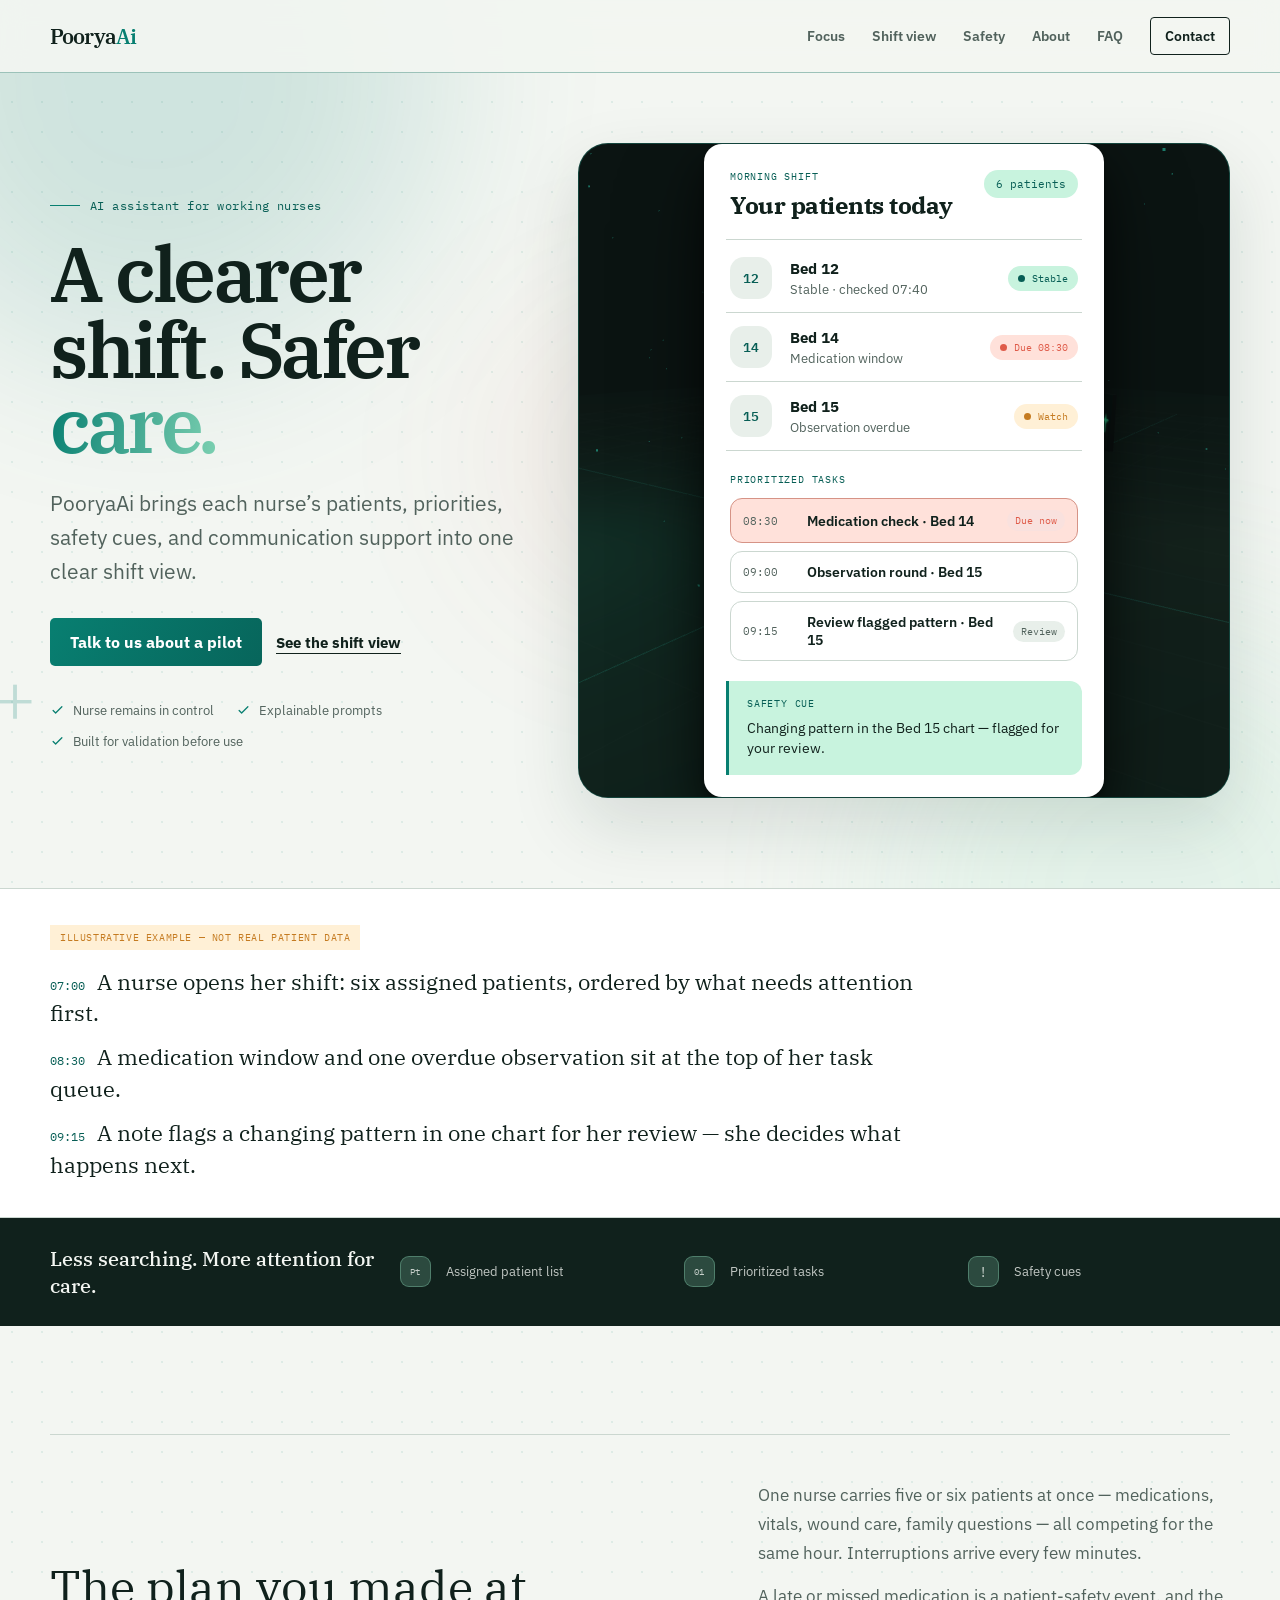
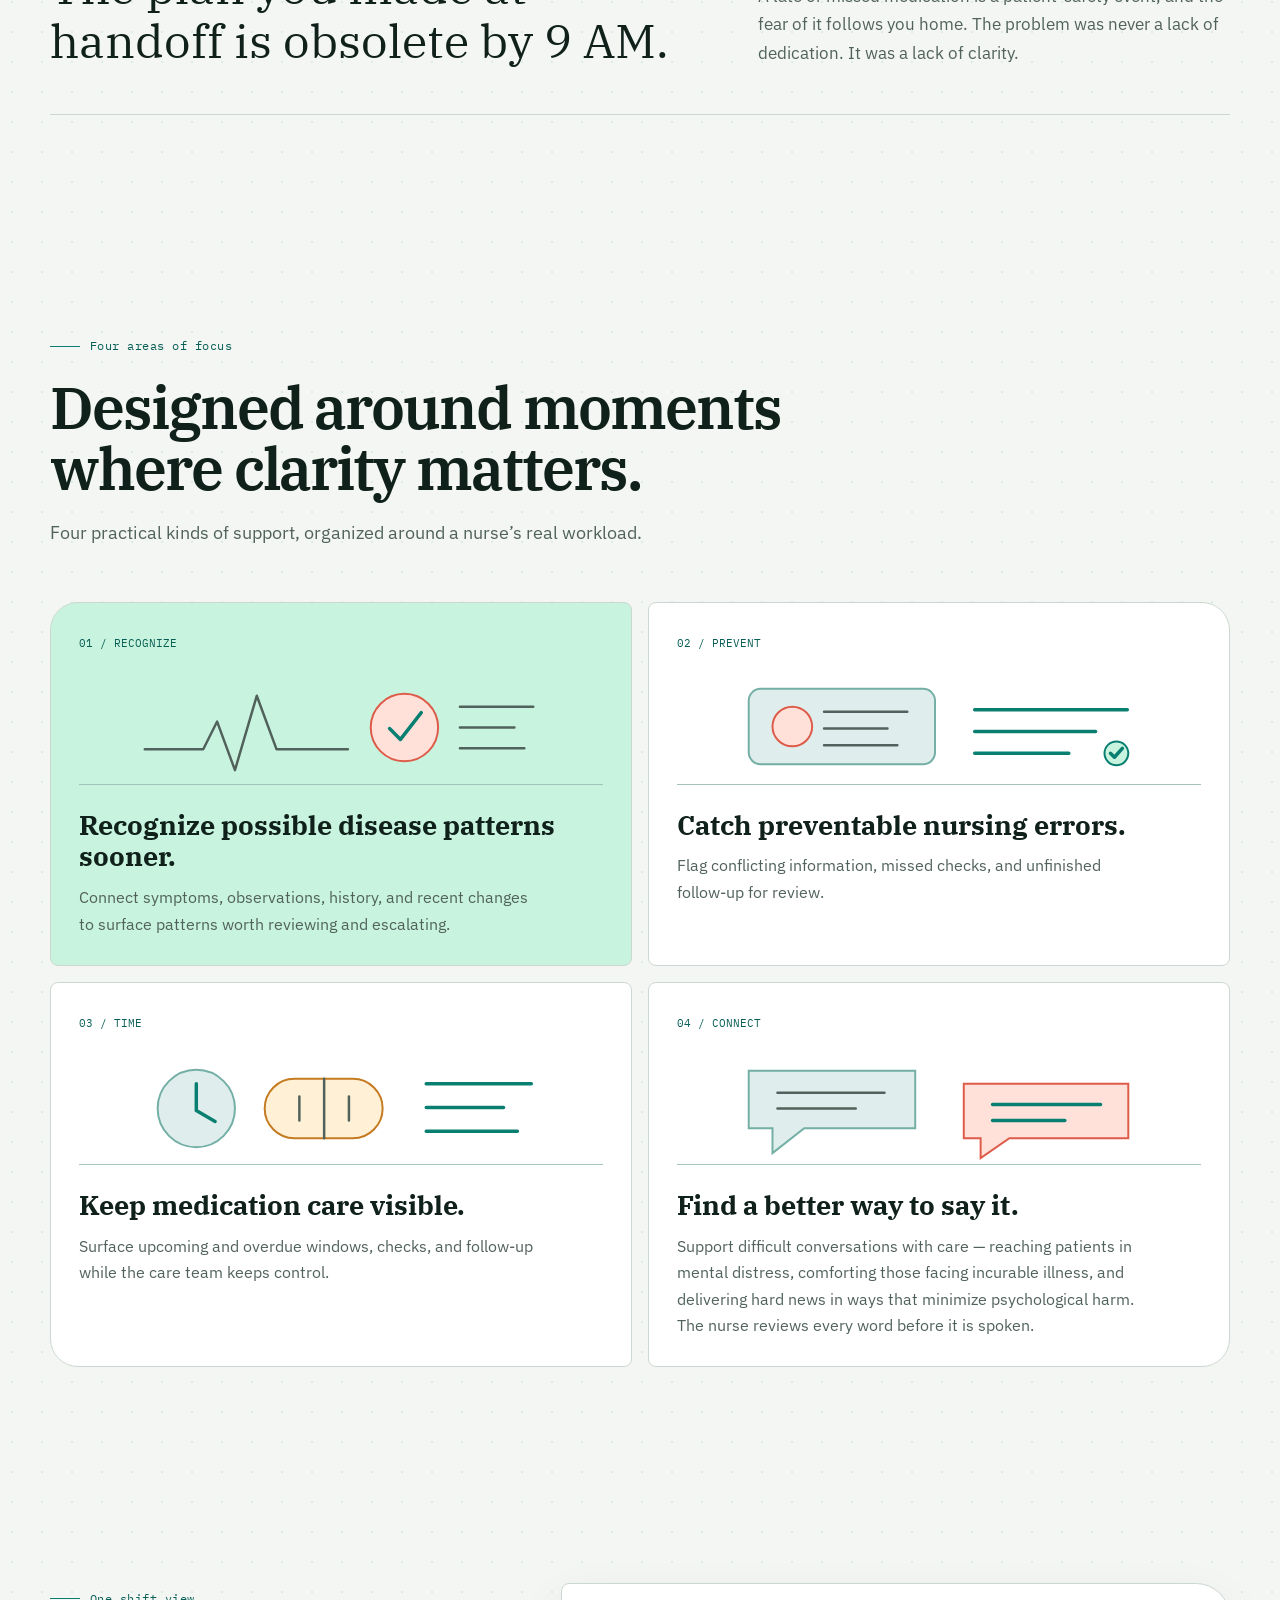
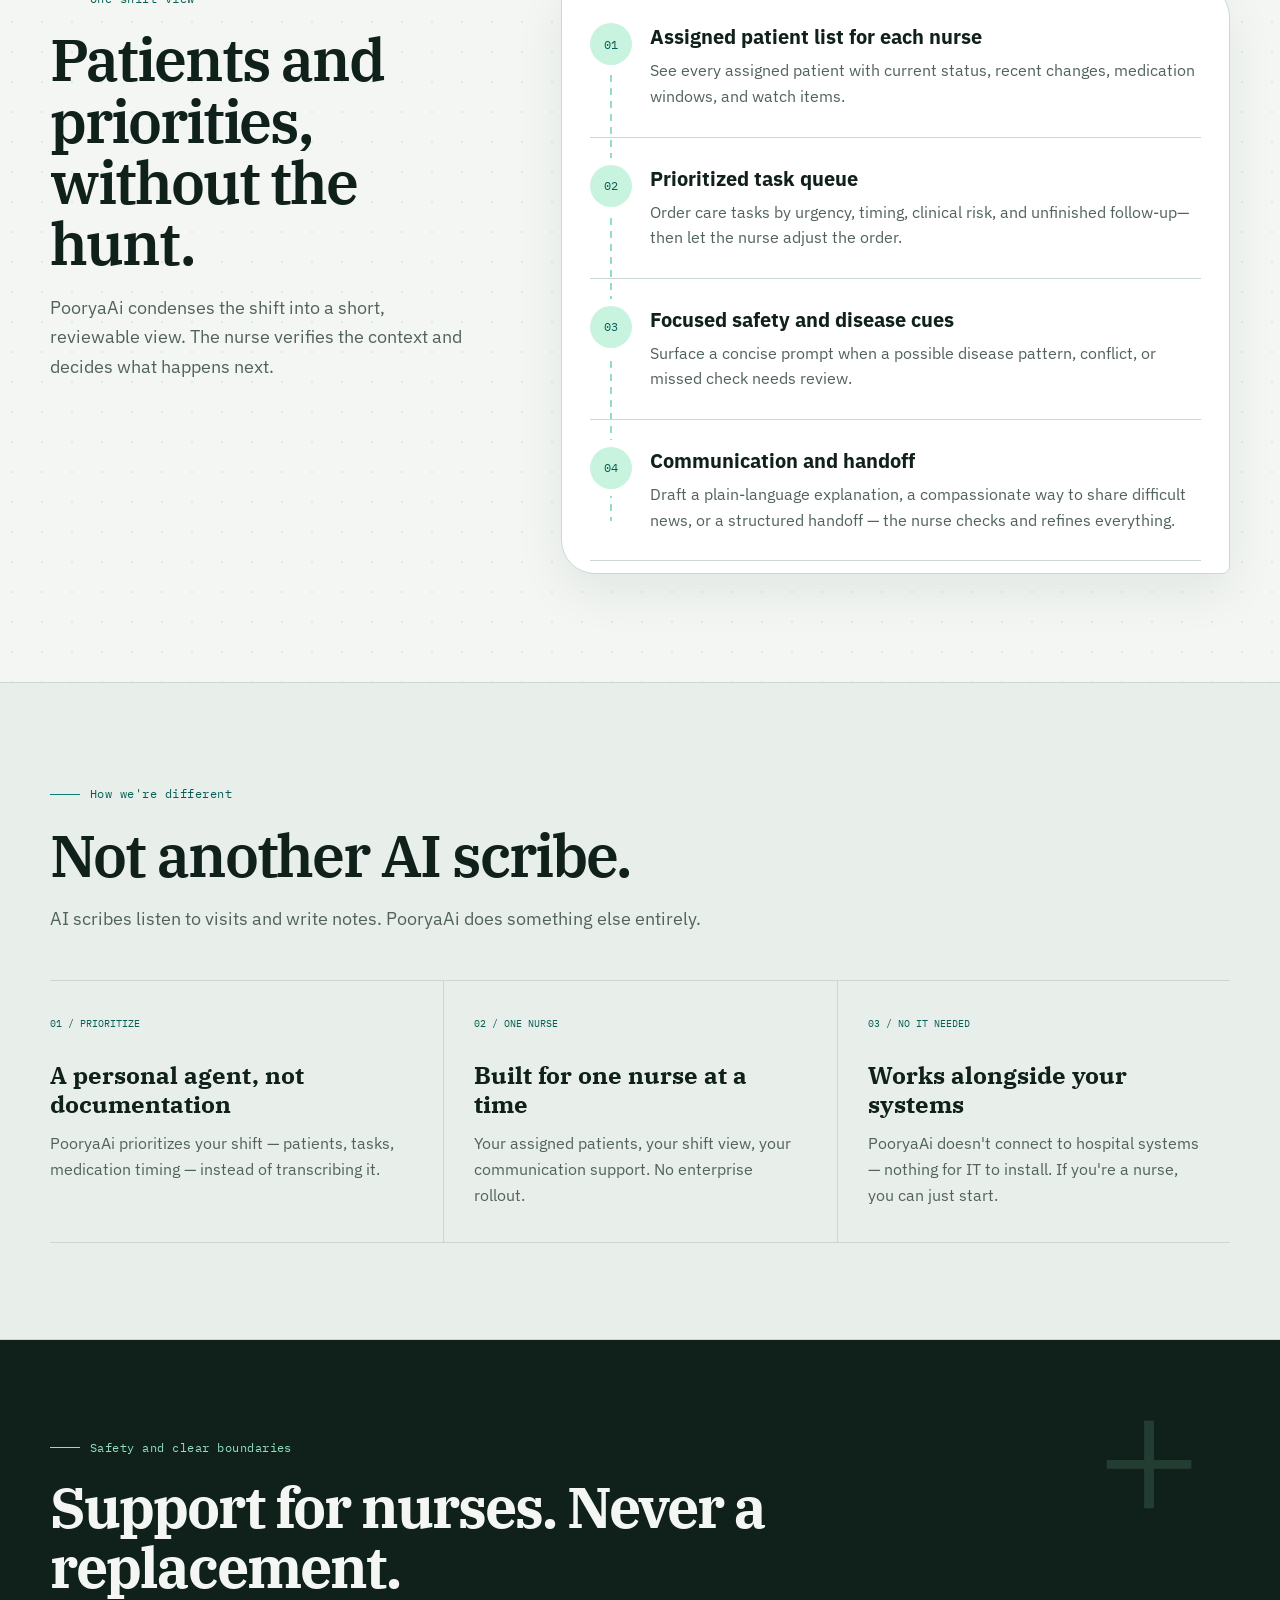
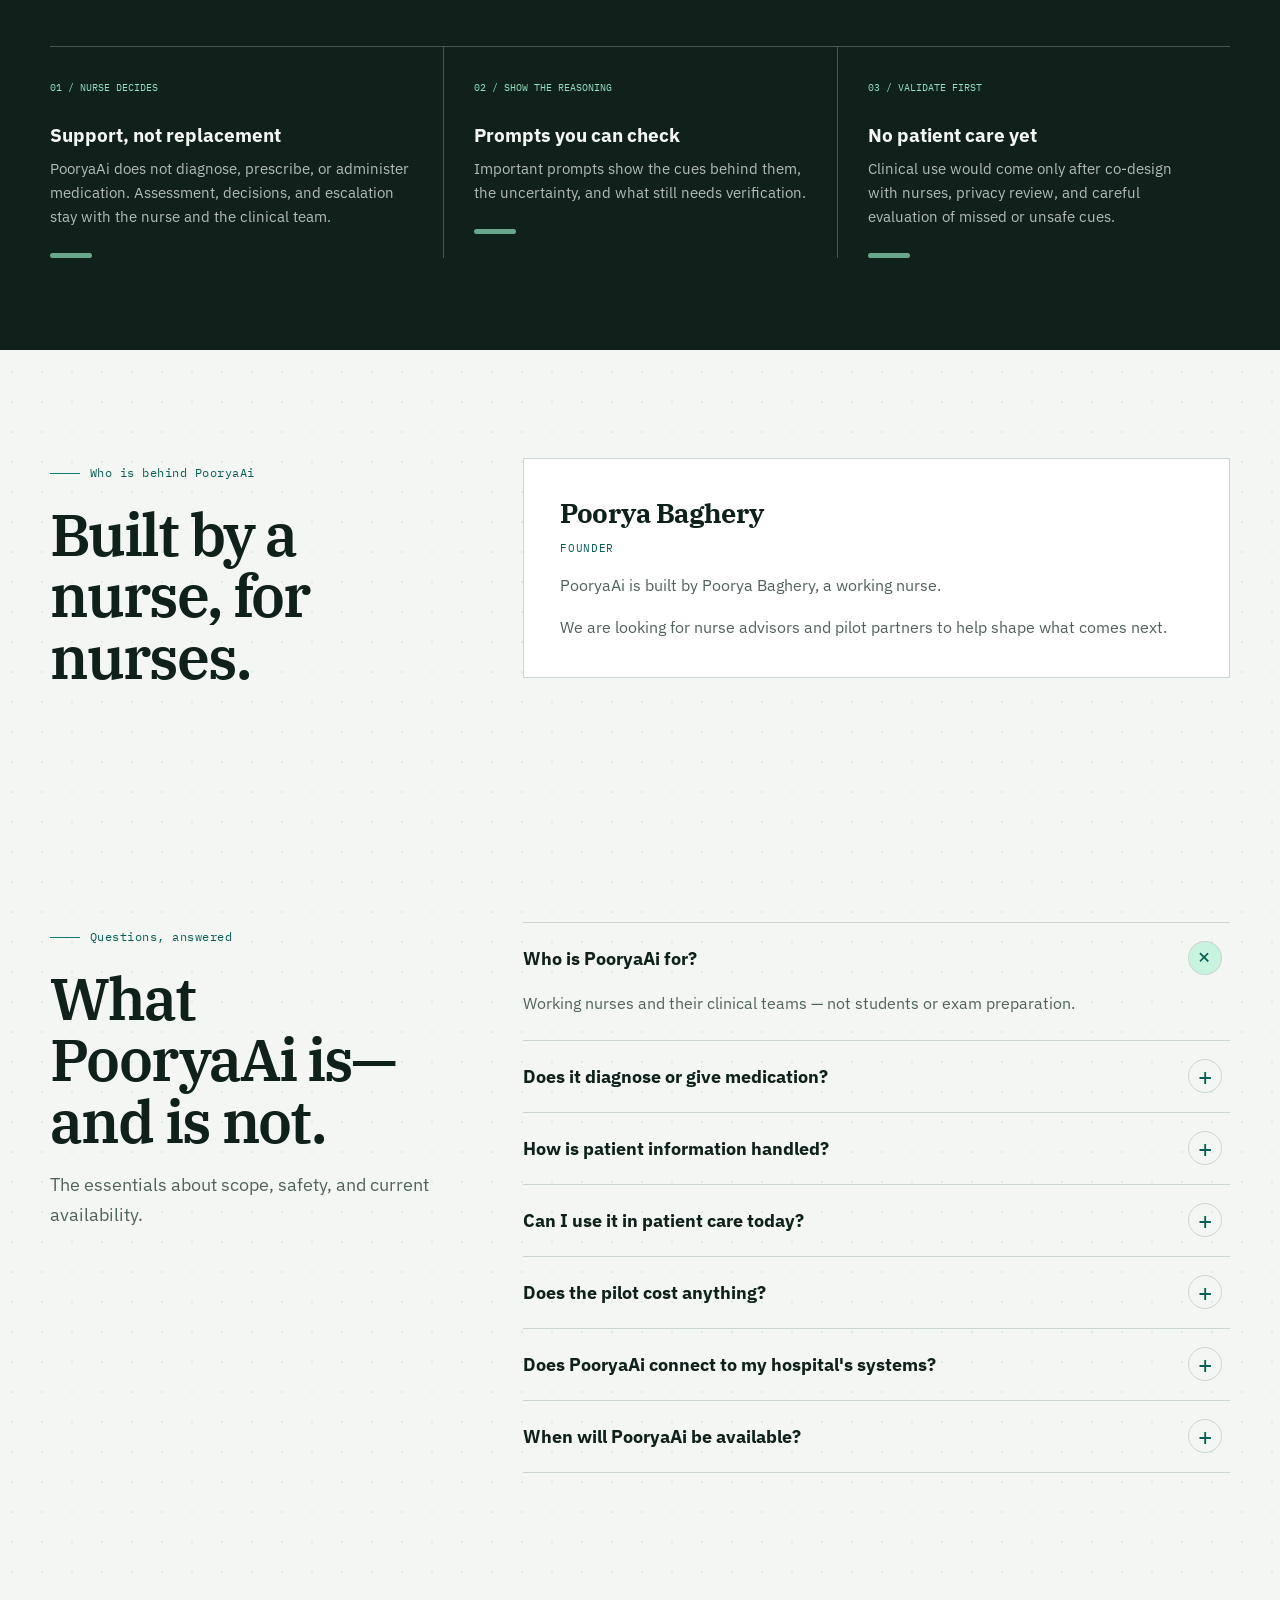
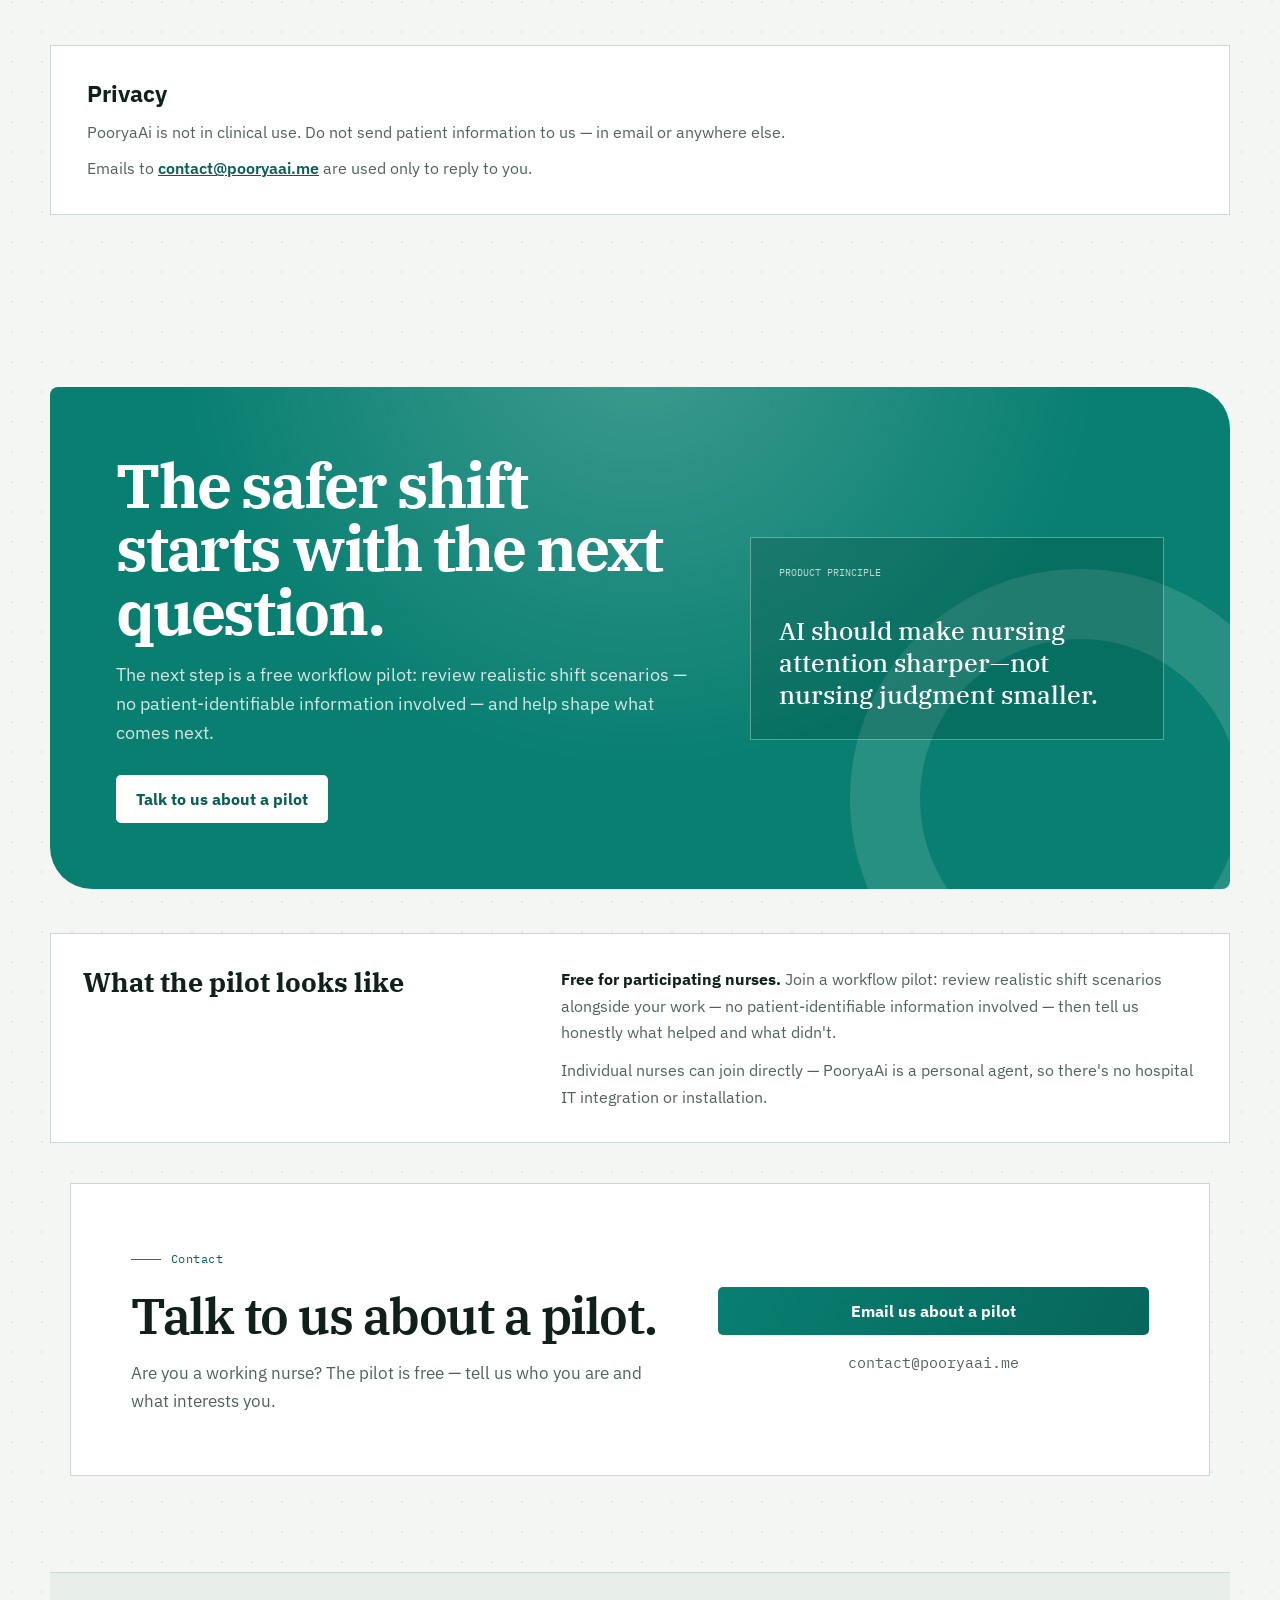
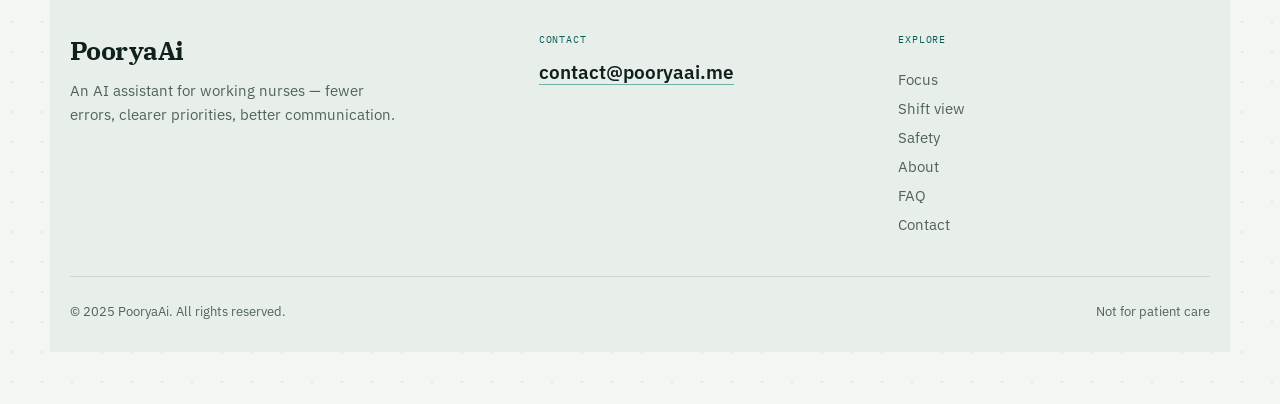
==== index.html @ 894ebd81 "Landing page v19: stack 3D scene above card on mobile, fix card clipping" ====
<!doctype html>
<html lang="en">
<head>
  <meta charset="utf-8" />
  <meta name="viewport" content="width=device-width, initial-scale=1, viewport-fit=cover" />
  <meta name="color-scheme" content="light dark" />
  <meta name="theme-color" content="#f3f6f2" media="(prefers-color-scheme: light)" />
  <meta name="theme-color" content="#0d1513" media="(prefers-color-scheme: dark)" />
  <meta name="description" content="PooryaAi is a personal AI agent being built for working nurses — shift prioritization, medication timing, disease-pattern cues, and patient communication support. Free pilot, no hospital IT integration needed." />
  <meta property="og:type" content="website" />
  <meta property="og:title" content="PooryaAi — Safer nursing, clearer care" />
  <meta property="og:description" content="PooryaAi is a personal AI agent being built for working nurses — shift prioritization, medication timing, disease-pattern cues, and patient communication support. Free pilot, no hospital IT integration needed." />
  <meta property="og:url" content="https://pooryaai.me/" />
  <meta name="twitter:card" content="summary" />
  <meta name="twitter:title" content="PooryaAi — Safer nursing, clearer care" />
  <meta name="twitter:description" content="PooryaAi is a personal AI agent being built for working nurses — shift prioritization, medication timing, disease-pattern cues, and patient communication support. Free pilot, no hospital IT integration needed." />
  <link rel="canonical" href="https://pooryaai.me/" />
  <script>document.documentElement.className += ' js';</script>
  <link rel="icon" href="data:image/svg+xml,%3Csvg xmlns='http://www.w3.org/2000/svg' viewBox='0 0 64 64'%3E%3Crect width='64' height='64' rx='14' fill='%23087f71'/%3E%3Cpath d='M32 16v32M16 32h32' stroke='white' stroke-width='9' stroke-linecap='round'/%3E%3C/svg%3E" />
  <link rel="preconnect" href="https://fonts.googleapis.com" />
  <link rel="preconnect" href="https://fonts.gstatic.com" crossorigin />
  <link href="https://fonts.googleapis.com/css2?family=IBM+Plex+Mono:wght@500&family=IBM+Plex+Sans:wght@400;500;600;700&family=IBM+Plex+Serif:wght@500;600&display=swap" rel="stylesheet" />
  <title>PooryaAi — Safer nursing, clearer care</title>
  <style>
    :root {
      color-scheme: light dark;
      --page: #f3f6f2;
      --surface: #ffffff;
      --surface-2: #e8efea;
      --ink: #10211c;
      --muted: #51625c;
      --line: #cbd7d0;
      --teal: #087f71;
      --teal-dark: #075e55;
      --mint: #c8f3de;
      --mint-strong: #91dfbd;
      --coral: #df5b49;
      --coral-soft: #ffe1da;
      --amber: #c57b21;
      --amber-soft: #fff0d6;
      --shadow: 0 28px 70px rgba(16, 46, 38, .13);
      --serif: "IBM Plex Serif", Georgia, serif;
      --sans: "IBM Plex Sans", "Segoe UI", sans-serif;
      --mono: "IBM Plex Mono", monospace;
    }
    @media (prefers-color-scheme: dark) {
      :root {
        --page: #0d1513;
        --surface: #16211d;
        --surface-2: #202e29;
        --ink: #f0f7f3;
        --muted: #acbdb6;
        --line: #34473f;
        --teal: #58d3ba;
        --teal-dark: #b5f2df;
        --mint: #163c31;
        --mint-strong: #2e725d;
        --coral: #ff7b68;
        --coral-soft: #482722;
        --amber: #f0b45f;
        --amber-soft: #3d3020;
        --shadow: 0 28px 70px rgba(0, 0, 0, .35);
      }
    }
    * { box-sizing: border-box; }
    html { scroll-behavior: smooth; }
    body { margin: 0; min-width: 0; background: var(--page); color: var(--ink); font-family: var(--sans); -webkit-font-smoothing: antialiased; }
    button, a { font: inherit; }
    button { color: inherit; }
    a { color: inherit; }
    :focus-visible { outline: 3px solid var(--coral); outline-offset: 3px; }
    .site-nav { position: sticky; top: 0; z-index: 10; width: 100%; border-bottom: 1px solid var(--line); background: color-mix(in srgb, var(--page) 93%, transparent); backdrop-filter: blur(12px); -webkit-backdrop-filter: blur(12px); }
    .nav-inner { width: min(1180px, calc(100% - 40px)); margin: 0 auto; min-height: 72px; display: flex; align-items: center; justify-content: flex-end; gap: 27px; }
    .site-nav a { color: var(--muted); text-decoration: none; font-size: 14px; font-weight: 600; }
    .site-nav a:hover { color: var(--ink); }
    .brand { margin-right: auto; color: var(--ink) !important; font-family: var(--serif); font-size: 21px !important; letter-spacing: -.05em; }
    .brand-ai { color: var(--teal); }
    .status { margin-right: auto; display: inline-flex; align-items: center; gap: 8px; color: var(--teal-dark); font-size: 12px; font-family: var(--mono); }
    .status::before { content: ""; width: 9px; height: 9px; border-radius: 50%; background: var(--teal); box-shadow: 0 0 0 5px color-mix(in srgb, var(--teal) 14%, transparent); }
    .nav-cta { padding: 9px 14px; border: 1px solid var(--ink); color: var(--ink) !important; border-radius: 4px; }
    main { overflow: hidden; }
    .hero { width: min(1180px, calc(100% - 40px)); margin: 0 auto; min-height: 710px; display: grid; grid-template-columns: minmax(0, .92fr) minmax(450px, 1.08fr); align-items: center; gap: 72px; padding: 70px 0 90px; }
    .eyebrow { display: inline-flex; align-items: center; gap: 10px; margin-bottom: 22px; color: var(--teal-dark); font-family: var(--mono); font-size: 12px; line-height: 1.4; letter-spacing: .04em; }
    .eyebrow::before { content: ""; width: 30px; height: 1px; background: var(--teal); }
    h1, h2, h3, p { margin-top: 0; }
    h1 { margin-bottom: 24px; font-family: var(--serif); font-size: clamp(49px, 6vw, 78px); line-height: .98; letter-spacing: -.045em; font-weight: 600; max-width: 760px; }
    .hero-copy > p { max-width: 610px; margin-bottom: 30px; color: var(--muted); font-size: clamp(18px, 2vw, 21px); line-height: 1.62; }
    .actions { display: flex; align-items: center; gap: 14px; flex-wrap: wrap; }
    .button { display: inline-flex; align-items: center; justify-content: center; min-height: 48px; padding: 0 20px; border: 0; border-radius: 5px; background: var(--teal); color: #fff; font-weight: 700; text-decoration: none; cursor: pointer; transition: background-color .18s ease, transform .18s ease; }
    .button:hover { background: var(--teal-dark); transform: translateY(-1px); }
    @media (prefers-color-scheme: dark) { .button { color: #092019; } .button:hover { background: var(--mint-strong); } }
    .text-link { color: var(--ink); font-size: 15px; font-weight: 700; text-underline-offset: 5px; text-decoration-thickness: 1px; }
    .trust-line { display: flex; flex-wrap: wrap; gap: 14px 22px; margin: 36px 0 0; padding: 0; list-style: none; color: var(--muted); font-size: 13px; }
    .trust-line li { display: flex; align-items: center; gap: 8px; }
    .trust-line svg { width: 15px; height: 15px; color: var(--teal); }
    .workspace { position: relative; padding: 14px; border: 1px solid var(--line); background: var(--surface-2); box-shadow: var(--shadow); transform: rotate(1deg); }
    .workspace::before { content: "Safety huddle · concept preview"; position: absolute; right: 18px; top: -29px; color: var(--muted); font-family: var(--mono); font-size: 11px; transform: rotate(-1deg); }
    .workspace-card { background: var(--surface); padding: 26px; transform: rotate(-1deg); }
    .workspace-top { display: flex; justify-content: space-between; align-items: center; gap: 14px; padding-bottom: 18px; margin-bottom: 18px; border-bottom: 1px solid var(--line); }
    .workspace-top strong { font-size: 14px; }
    .workspace-top span { color: var(--teal-dark); font-family: var(--mono); font-size: 10px; }
    .patient-row { display: flex; justify-content: space-between; align-items: flex-start; gap: 20px; margin-bottom: 19px; }
    .patient-row span { display: block; margin-bottom: 5px; color: var(--muted); font-size: 10px; letter-spacing: .08em; text-transform: uppercase; }
    .patient-row strong { font-size: 17px; }
    .patient-id { text-align: right; }
    .id-state { display: inline-flex !important; align-items: center; gap: 7px; padding: 5px 8px; background: var(--mint); color: var(--teal-dark) !important; font-family: var(--mono); letter-spacing: 0 !important; }
    .id-state::before { content: ""; width: 7px; height: 7px; border-radius: 50%; background: var(--teal); }
    .care-list { display: grid; gap: 9px; }
    .care-item { display: grid; grid-template-columns: 43px 1fr auto; gap: 12px; align-items: center; min-height: 64px; padding: 10px 12px; border: 1px solid var(--line); }
    .time { font-family: var(--mono); font-size: 11px; color: var(--muted); }
    .care-item strong { display: block; margin-bottom: 2px; font-size: 13px; }
    .care-item p { margin: 0; color: var(--muted); font-size: 12px; line-height: 1.4; }
    .tag { padding: 5px 7px; background: var(--surface-2); font-family: var(--mono); font-size: 9px; white-space: nowrap; }
    .care-item.attention { border-color: color-mix(in srgb, var(--amber) 55%, var(--line)); background: var(--amber-soft); }
    .care-item.attention .tag { background: color-mix(in srgb, var(--amber) 18%, var(--surface)); color: var(--amber); }
    .prompt { margin-top: 16px; padding: 14px; border-left: 3px solid var(--teal); background: var(--mint); font-size: 13px; line-height: 1.5; }
    .prompt span { display: block; margin-bottom: 4px; color: var(--teal-dark); font-family: var(--mono); font-size: 9px; }
    .proof-band { background: var(--ink); color: var(--page); }
    .proof-inner { width: min(1180px, calc(100% - 40px)); margin: 0 auto; padding: 27px 0; display: grid; grid-template-columns: 1.25fr repeat(3, 1fr); gap: 22px; align-items: center; }
    .proof-inner strong { font-family: var(--serif); font-size: 20px; font-weight: 500; }
    .proof-item { display: flex; align-items: center; gap: 9px; color: color-mix(in srgb, var(--page) 78%, transparent); font-size: 13px; }
    .proof-item::before { content: ""; width: 7px; height: 7px; border-radius: 50%; background: var(--mint-strong); flex: 0 0 auto; }
    .section { width: min(1180px, calc(100% - 40px)); margin: 0 auto; padding: 108px 0; }
    .section-head { max-width: 760px; margin-bottom: 54px; }
    .section-head h2, .workflow-copy h2 { margin-bottom: 18px; font-family: var(--serif); font-size: clamp(38px, 5vw, 59px); line-height: 1.04; letter-spacing: -.035em; font-weight: 600; }
    .section-head p, .workflow-copy p { color: var(--muted); font-size: 18px; line-height: 1.65; }
    .problem-grid { display: grid; grid-template-columns: 1.15fr .85fr; gap: 70px; align-items: end; padding: 46px 0; border-top: 1px solid var(--line); border-bottom: 1px solid var(--line); }
    .problem-quote { margin: 0; font-family: var(--serif); font-size: clamp(29px, 4vw, 47px); line-height: 1.15; }
    .problem-copy p { margin: 0; color: var(--muted); font-size: 17px; line-height: 1.7; }
    .problem-copy p + p { margin-top: 14px; }
    .capability-grid { display: grid; grid-template-columns: repeat(2, 1fr); border-top: 1px solid var(--line); }
    .capability { min-height: 285px; padding: 30px 34px 34px 0; border-bottom: 1px solid var(--line); }
    .capability:nth-child(odd) { border-right: 1px solid var(--line); }
    .capability:nth-child(even) { padding-left: 34px; }
    .capability .num { color: var(--teal-dark); font-family: var(--mono); font-size: 11px; }
    .capability h3 { margin: 50px 0 12px; font-size: 24px; line-height: 1.18; }
    .capability p { margin: 0; color: var(--muted); line-height: 1.65; }
    .capability.featured { background: var(--mint); padding-left: 34px; }
    .workflow { display: grid; grid-template-columns: .78fr 1.22fr; gap: 84px; align-items: start; }
    .workflow-copy { position: sticky; top: 112px; }
    .steps { border-top: 1px solid var(--line); }
    .step { display: grid; grid-template-columns: 54px 1fr; gap: 18px; padding: 29px 0; border-bottom: 1px solid var(--line); }
    .step-num { width: 42px; height: 42px; display: grid; place-items: center; background: var(--surface-2); color: var(--teal-dark); font-family: var(--mono); font-size: 12px; }
    .step h3 { margin: 0 0 8px; font-size: 20px; }
    .step p { margin: 0; color: var(--muted); line-height: 1.6; }
    .validation { background: var(--ink); color: var(--page); }
    .validation-inner { width: min(1180px, calc(100% - 40px)); margin: 0 auto; padding: 92px 0; }
    .validation .eyebrow { color: var(--mint-strong); }
    .validation .eyebrow::before { background: var(--mint-strong); }
    .validation h2 { max-width: 760px; margin-bottom: 48px; font-family: var(--serif); font-size: clamp(37px, 5vw, 57px); line-height: 1.05; letter-spacing: -.035em; }
    .validation-grid { display: grid; grid-template-columns: repeat(3, 1fr); border-top: 1px solid color-mix(in srgb, var(--page) 25%, transparent); }
    .validation-item { padding: 28px 30px 0 0; }
    .validation-item + .validation-item { padding-left: 30px; border-left: 1px solid color-mix(in srgb, var(--page) 25%, transparent); }
    .validation-item span { color: var(--mint-strong); font-family: var(--mono); font-size: 10px; }
    .validation-item h3 { margin: 28px 0 10px; font-size: 19px; }
    .validation-item p { margin: 0; color: color-mix(in srgb, var(--page) 72%, transparent); line-height: 1.6; font-size: 15px; }
    .boundary { background: var(--coral-soft); border-top: 1px solid color-mix(in srgb, var(--coral) 42%, var(--line)); border-bottom: 1px solid color-mix(in srgb, var(--coral) 42%, var(--line)); }
    .boundary-inner { width: min(1180px, calc(100% - 40px)); margin: 0 auto; padding: 76px 0; display: grid; grid-template-columns: 1fr 1.3fr; gap: 88px; align-items: start; }
    .boundary h2 { margin: 0; font-family: var(--serif); font-size: clamp(34px, 4vw, 49px); line-height: 1.08; }
    .boundary-list { display: grid; gap: 20px; }
    .boundary-item { display: grid; grid-template-columns: 26px 1fr; gap: 13px; }
    .boundary-item svg { width: 22px; height: 22px; color: var(--coral); }
    .boundary-item h3 { margin: 0 0 4px; font-size: 17px; }
    .boundary-item p { margin: 0; color: var(--muted); line-height: 1.55; font-size: 15px; }
    .final { width: min(1180px, calc(100% - 40px)); margin: 0 auto; padding: 108px 0 52px; }
    .final-card { position: relative; overflow: hidden; min-height: 420px; display: grid; grid-template-columns: 1fr .72fr; gap: 58px; align-items: center; padding: 66px; background: var(--teal); color: white; }
    .final-card::after { content: ""; position: absolute; width: 320px; height: 320px; right: -80px; bottom: -140px; border: 70px solid rgba(255,255,255,.13); border-radius: 50%; }
    .final-card h2 { margin-bottom: 18px; font-family: var(--serif); font-size: clamp(41px, 5vw, 62px); line-height: 1.02; letter-spacing: -.035em; }
    .final-card p { max-width: 590px; margin-bottom: 28px; color: rgba(255,255,255,.82); font-size: 18px; line-height: 1.6; }
    .final-card .button { background: #fff; color: #075f56; }
    .final-note { position: relative; z-index: 1; padding: 28px; border: 1px solid rgba(255,255,255,.35); background: rgba(4, 64, 55, .25); }
    .final-note span { display: block; margin-bottom: 36px; font-family: var(--mono); font-size: 10px; color: rgba(255,255,255,.72); }
    .final-note strong { display: block; font-family: var(--serif); font-size: 25px; line-height: 1.28; font-weight: 500; }
    @media (max-width: 900px) {
      .site-nav a:not(.nav-cta):not(.brand) { display: none; }
      .hero { grid-template-columns: 1fr; gap: 78px; min-height: 0; padding-top: 62px; }
      .workspace { width: min(620px, 94%); margin: 0 auto; }
      .proof-inner { grid-template-columns: 1fr 1fr; }
      .proof-inner strong { grid-column: 1 / -1; }
      .problem-grid { grid-template-columns: 1fr; gap: 28px; }
      .workflow { grid-template-columns: 1fr; gap: 48px; }
      .workflow-copy { position: static; }
      .boundary-inner { grid-template-columns: 1fr; gap: 44px; }
      .final-card { grid-template-columns: 1fr; }
    }
    @media (max-width: 620px) {
      .hero, .proof-inner, .section, .validation-inner, .boundary-inner, .final { width: min(100% - 28px, 1180px); }
      .nav-inner { width: min(100% - 28px, 1180px); min-height: 64px; }
      .status { font-size: 10px; }
      .nav-cta { padding: 8px 10px; font-size: 12px !important; }
      .hero { padding: 49px 0 70px; gap: 64px; }
      h1 { font-size: clamp(45px, 14vw, 60px); }
      .hero-copy > p { font-size: 17px; }
      .actions { align-items: stretch; }
      .actions .button { width: 100%; }
      .text-link { width: 100%; text-align: center; padding: 8px; }
      .trust-line { display: grid; gap: 10px; }
      .workspace { width: 100%; padding: 8px; transform: none; }
      .workspace::before { top: -26px; right: 2px; transform: none; }
      .workspace-card { padding: 17px; transform: none; }
      .patient-row { flex-direction: column; gap: 10px; }
      .patient-id { text-align: left; }
      .care-item { grid-template-columns: 40px 1fr; }
      .care-item .tag { grid-column: 2; justify-self: start; }
      .proof-inner { grid-template-columns: 1fr; padding: 24px 0; }
      .proof-inner strong { grid-column: auto; }
      .section { padding: 80px 0; }
      .section-head { margin-bottom: 34px; }
      .capability-grid { grid-template-columns: 1fr; }
      .capability, .capability:nth-child(even), .capability.featured { min-height: 0; padding: 27px 0; border-right: 0; background: transparent; }
      .capability h3 { margin-top: 25px; }
      .validation-inner { padding: 76px 0; }
      .validation-grid { grid-template-columns: 1fr; }
      .validation-item, .validation-item + .validation-item { padding: 25px 0; border-left: 0; border-bottom: 1px solid color-mix(in srgb, var(--page) 25%, transparent); }
      .boundary-inner { padding: 64px 0; }
      .final { padding-top: 80px; }
      .final-card { padding: 37px 23px; min-height: 0; gap: 40px; }
      .final-note { padding: 21px; }
    }
    /* Visual nursing layer */
    body { background-image: radial-gradient(circle at 12px 12px, color-mix(in srgb, var(--teal) 9%, transparent) 1px, transparent 1.4px); background-size: 30px 30px; }
    .site-nav { border-bottom-color: color-mix(in srgb, var(--teal) 24%, var(--line)); }
    .hero { grid-template-columns: minmax(0, .84fr) minmax(500px, 1.16fr); gap: 56px; min-height: 760px; }
    .hero-copy { position: relative; z-index: 2; }
    .hero-copy::after { content: "+"; position: absolute; left: -56px; bottom: 18px; color: color-mix(in srgb, var(--teal) 22%, transparent); font-family: var(--sans); font-size: 70px; font-weight: 300; line-height: 1; }
    /* Shift-view product mockup */
    .care-stage { position: relative; padding: 26px; border: 1px solid color-mix(in srgb, var(--teal) 26%, var(--line)); border-radius: 30px; background: var(--surface); box-shadow: var(--shadow); }
    .care-stage::before { content: ""; position: absolute; inset: 12px; z-index: -1; border-radius: 22px; background: var(--surface-2); }
    .shift-ui { position: relative; display: grid; }
    .shift-ui-head { display: flex; justify-content: space-between; align-items: flex-start; gap: 16px; padding: 4px 4px 18px; border-bottom: 1px solid var(--line); }
    .shift-ui-kicker { display: block; margin-bottom: 6px; color: var(--teal-dark); font-family: var(--mono); font-size: 10px; letter-spacing: .08em; text-transform: uppercase; }
    .shift-ui-head strong { font-family: var(--serif); font-size: 24px; letter-spacing: -.02em; }
    .shift-ui-count { padding: 7px 12px; border-radius: 999px; background: var(--mint); color: var(--teal-dark); font-family: var(--mono); font-size: 11px; white-space: nowrap; }
    .shift-ui-patients { list-style: none; margin: 0; padding: 4px 0; display: grid; }
    .shift-ui-patients li { display: grid; grid-template-columns: 46px 1fr auto; gap: 14px; align-items: center; padding: 13px 4px; border-bottom: 1px solid var(--line); }
    .bed { width: 42px; height: 42px; display: grid; place-items: center; border-radius: 14px; background: var(--surface-2); color: var(--teal-dark); font-family: var(--mono); font-size: 13px; font-weight: 600; }
    .shift-ui-patients strong { display: block; font-size: 15px; }
    .shift-ui-patients li > div span { color: var(--muted); font-size: 12.5px; }
    .pill { display: inline-flex; align-items: center; gap: 7px; padding: 6px 10px; border-radius: 999px; font-family: var(--mono); font-size: 10px; white-space: nowrap; }
    .pill i { width: 7px; height: 7px; border-radius: 50%; background: currentColor; }
    .pill.ok { background: var(--mint); color: var(--teal-dark); }
    .pill.due { background: var(--coral-soft); color: var(--coral); }
    .pill.watch { background: var(--amber-soft); color: var(--amber); }
    .shift-ui-tasks { padding: 18px 4px 4px; }
    .shift-ui-tasks ol { list-style: none; margin: 12px 0 0; padding: 0; display: grid; gap: 8px; }
    .shift-ui-tasks li { display: grid; grid-template-columns: 52px 1fr auto; gap: 12px; align-items: center; padding: 11px 12px; border: 1px solid var(--line); border-radius: 12px; }
    .shift-ui-tasks li.now { border-color: color-mix(in srgb, var(--coral) 55%, var(--line)); background: var(--coral-soft); }
    .shift-ui-tasks time { font-family: var(--mono); font-size: 11px; color: var(--muted); }
    .shift-ui-tasks p { margin: 0; font-size: 13.5px; font-weight: 600; }
    .shift-ui-tasks em { font-style: normal; font-family: var(--mono); font-size: 9.5px; padding: 4px 8px; border-radius: 999px; background: var(--surface-2); color: var(--muted); white-space: nowrap; }
    .shift-ui-tasks li.now em { background: color-mix(in srgb, var(--coral) 18%, var(--surface)); color: var(--coral); }
    .shift-ui-cue { margin-top: 16px; padding: 16px 18px; border-left: 3px solid var(--teal); border-radius: 0 12px 12px 0; background: var(--mint); }
    .shift-ui-cue p { margin: 8px 0 0; font-size: 13.5px; line-height: 1.5; }
    .proof-item { position: relative; min-height: 40px; padding-left: 46px; }
    .proof-item::before { position: absolute; left: 0; width: 31px; height: 31px; display: grid; place-items: center; border-radius: 9px; background: color-mix(in srgb, var(--mint-strong) 22%, transparent); box-shadow: inset 0 0 0 1px color-mix(in srgb, var(--mint-strong) 35%, transparent); }
    .proof-item:nth-child(2)::before { content: "Pt"; font-family: var(--mono); font-size: 9px; }
    .proof-item:nth-child(3)::before { content: "01"; font-family: var(--mono); font-size: 9px; }
    .proof-item:nth-child(4)::before { content: "!"; font-family: var(--sans); font-size: 15px; }
    .capability-grid { gap: 16px; border-top: 0; }
    .capability, .capability:nth-child(even), .capability.featured { position: relative; overflow: hidden; min-height: 360px; padding: 28px; border: 1px solid var(--line); background: var(--surface); }
    .capability:nth-child(1) { border-radius: 28px 8px 8px 8px; }
    .capability:nth-child(2) { border-radius: 8px 28px 8px 8px; }
    .capability:nth-child(3) { border-radius: 8px 8px 8px 28px; }
    .capability:nth-child(4) { border-radius: 8px 8px 28px 8px; }
    .capability.featured { background: var(--mint); }
    .capability .num { position: relative; z-index: 2; }
    .capability h3 { position: relative; z-index: 2; margin: 24px 0 12px; font-family: var(--serif); font-size: 27px; }
    .capability p { position: relative; z-index: 2; max-width: 460px; }
    .cap-visual { position: relative; height: 112px; margin: 22px 0 0; overflow: hidden; border-bottom: 1px solid color-mix(in srgb, var(--teal) 22%, var(--line)); }
    .cap-visual svg { width: 100%; height: 100%; }
    .cap-visual .v-line { fill: none; stroke: var(--teal); stroke-width: 3.5; stroke-linecap: round; stroke-linejoin: round; }
    .cap-visual .v-muted { fill: none; stroke: var(--muted); stroke-width: 2.5; stroke-linecap: round; stroke-linejoin: round; }
    .cap-visual .v-fill { fill: color-mix(in srgb, var(--teal) 13%, var(--surface)); stroke: color-mix(in srgb, var(--teal) 45%, var(--line)); stroke-width: 2; }
    .cap-visual .v-coral { fill: var(--coral-soft); stroke: var(--coral); stroke-width: 2; }
    .cap-visual .v-amber { fill: var(--amber-soft); stroke: var(--amber); stroke-width: 2; }
    .workflow { position: relative; }
    .steps { position: relative; border-top: 0; padding: 12px 28px; border: 1px solid var(--line); border-radius: 8px 34px 8px 34px; background: var(--surface); box-shadow: 0 18px 50px rgba(16,46,38,.07); }
    .steps::before { content: ""; position: absolute; left: 48px; top: 52px; bottom: 52px; width: 2px; background: repeating-linear-gradient(to bottom, var(--mint-strong) 0 7px, transparent 7px 13px); }
    .step { position: relative; z-index: 1; grid-template-columns: 42px 1fr; padding: 27px 0; }
    .step-num { border-radius: 50%; background: var(--mint); box-shadow: 0 0 0 7px var(--surface); }
    .validation { position: relative; overflow: hidden; }
    .validation::after { content: "+"; position: absolute; right: 6vw; top: 22px; color: color-mix(in srgb, var(--mint-strong) 15%, transparent); font-size: 180px; font-weight: 300; line-height: 1; }
    .validation-item { position: relative; }
    .validation-item::after { content: ""; display: block; width: 42px; height: 5px; margin-top: 24px; border-radius: 99px; background: var(--mint-strong); opacity: .7; }
    .boundary { position: relative; }
    .boundary::after { content: ""; position: absolute; left: 8%; bottom: -24px; width: 84px; height: 84px; border: 18px solid color-mix(in srgb, var(--coral) 18%, transparent); border-radius: 50%; }
    .final-card { border-radius: 8px 42px 8px 42px; }
    @media (prefers-color-scheme: dark) {
      .steps { box-shadow: 0 15px 30px rgba(0,0,0,.25); }
    }
    @media (max-width: 900px) {
      .hero { grid-template-columns: 1fr; }
      .care-stage { width: min(560px, 96%); margin: 0 auto; }
      .hero-copy::after { display: none; }
      .care-stage.stage-3d { display: flex; flex-direction: column; align-items: stretch; min-height: 0; }
      .stage-3d-bg { position: relative; inset: auto; height: 250px; flex: none; }
      .stage-3d .tilt { width: 100%; padding: 18px; }
    }
    @media (max-width: 620px) {
      body { background-size: 24px 24px; }
      .care-stage { width: 100%; padding: 18px; border-radius: 22px; } .stage-3d .shift-ui { padding: 18px 16px; } .shift-ui-head strong { font-size: 21px; } .shift-ui-patients li { grid-template-columns: 40px 1fr auto; gap: 10px; padding: 11px 2px; } .bed { width: 38px; height: 38px; border-radius: 12px; font-size: 12px; } .shift-ui-patients strong { font-size: 14px; } .shift-ui-patients li > div span { font-size: 11.5px; white-space: nowrap; } .pill { padding: 5px 9px; font-size: 9.5px; } .shift-ui-tasks li { grid-template-columns: 46px 1fr auto; gap: 10px; padding: 10px; } .shift-ui-tasks p { font-size: 12.5px; } .shift-ui-cue { padding: 14px 15px; } .shift-ui-cue p { font-size: 12.5px; }
      
      
      .care-stage::before { inset: 8px; border-radius: 16px; }
      .proof-item { padding-left: 44px; }
      .capability-grid { gap: 12px; }
      .capability, .capability:nth-child(even), .capability.featured { padding: 24px; border-right: 1px solid var(--line); background: var(--surface); }
      .capability.featured { background: var(--mint); }
      .capability:nth-child(n) { border-radius: 18px 6px 18px 6px; }
      .capability h3 { margin-top: 20px; }
      .steps { padding: 8px 18px; border-radius: 8px 24px 8px 24px; }
      .steps::before { left: 38px; }
      .validation::after { font-size: 110px; right: -8px; }
      .final-card { border-radius: 8px 28px 8px 28px; }
    }
    /* Detailed product information */
    .shift-map { display: grid; grid-template-columns: .72fr 1.28fr; gap: 76px; align-items: start; }
    .shift-intro { position: sticky; top: 112px; }
    .shift-intro h2, .scope-head h2, .faq-head h2 { margin-bottom: 18px; font-family: var(--serif); font-size: clamp(38px, 5vw, 59px); line-height: 1.04; letter-spacing: -.035em; font-weight: 600; }
    .shift-intro p, .scope-head p, .faq-head p { color: var(--muted); font-size: 18px; line-height: 1.65; }
    .moment-list { border-top: 1px solid var(--line); }
    .moment { display: grid; grid-template-columns: 88px 1fr; gap: 24px; padding: 27px 0; border-bottom: 1px solid var(--line); }
    .moment time { color: var(--teal-dark); font-family: var(--mono); font-size: 10px; letter-spacing: .04em; }
    .moment h3 { margin: 0 0 7px; font-size: 19px; }
    .moment p { margin: 0; color: var(--muted); line-height: 1.62; }
    .scope { background: var(--surface-2); border-top: 1px solid var(--line); border-bottom: 1px solid var(--line); }
    .scope-inner { width: min(1180px, calc(100% - 40px)); margin: 0 auto; padding: 96px 0; }
    .scope-head { max-width: 760px; margin-bottom: 46px; }
    .scope-grid { display: grid; grid-template-columns: repeat(3, 1fr); border-top: 1px solid var(--line); border-bottom: 1px solid var(--line); }
    .scope-card { padding: 30px 30px 34px 0; }
    .scope-card + .scope-card { padding-left: 30px; border-left: 1px solid var(--line); }
    .scope-card span { color: var(--teal-dark); font-family: var(--mono); font-size: 10px; }
    .scope-card h3 { margin: 30px 0 12px; font-family: var(--serif); font-size: 24px; line-height: 1.2; }
    .scope-card p { margin: 0; color: var(--muted); line-height: 1.62; }
    .scope-card ul { display: grid; gap: 10px; margin: 20px 0 0; padding: 0; list-style: none; }
    .scope-card li { position: relative; padding-left: 18px; font-size: 14px; line-height: 1.45; }
    .scope-card li::before { content: ""; position: absolute; left: 0; top: .52em; width: 7px; height: 7px; background: var(--teal); border-radius: 50%; }
    .pilot-strip { display: grid; grid-template-columns: .8fr 1.2fr; gap: 54px; align-items: start; margin-top: 44px; padding: 32px; background: var(--surface); border: 1px solid var(--line); }
    .pilot-strip h3 { margin: 0; font-family: var(--serif); font-size: 27px; line-height: 1.2; }
    .pilot-strip p { margin: 0; color: var(--muted); line-height: 1.65; }
    .pilot-strip strong { color: var(--ink); }
    .faq { display: grid; grid-template-columns: .72fr 1.28fr; gap: 76px; align-items: start; }
    .faq-head { position: sticky; top: 112px; }
    .faq-list { border-top: 1px solid var(--line); }
    .faq-list details { border-bottom: 1px solid var(--line); }
    .faq-list summary { position: relative; cursor: pointer; padding: 24px 46px 24px 0; font-size: 18px; font-weight: 700; list-style: none; }
    .faq-list summary::-webkit-details-marker { display: none; }
    .faq-list summary::after { content: "+"; position: absolute; right: 8px; top: 20px; color: var(--teal-dark); font-family: var(--mono); font-size: 24px; font-weight: 400; }
    .faq-list details[open] summary::after { content: "−"; }
    .faq-list details p { max-width: 720px; margin: -4px 42px 24px 0; color: var(--muted); line-height: 1.65; }
    @media (max-width: 900px) {
      .shift-map, .faq { grid-template-columns: 1fr; gap: 42px; }
      .shift-intro, .faq-head { position: static; }
      .scope-grid { grid-template-columns: 1fr; }
      .scope-card, .scope-card + .scope-card { padding: 28px 0; border-left: 0; border-bottom: 1px solid var(--line); }
      .scope-card:last-child { border-bottom: 0; }
      .pilot-strip { grid-template-columns: 1fr; gap: 18px; }
    }
    @media (max-width: 620px) {
      .scope-inner { width: min(100% - 28px, 1180px); padding: 74px 0; }
      .moment { grid-template-columns: 1fr; gap: 8px; }
      .pilot-strip { padding: 24px; }
      .faq-list summary { font-size: 17px; }
    }
    @media (prefers-reduced-motion: reduce) { html { scroll-behavior: auto; } *, *::before, *::after { transition-duration: .01ms !important; animation-duration: .01ms !important; } }
    /* Motion: scroll reveal, live cues, nav feedback */
    @media (prefers-reduced-motion: no-preference) {
      .js .reveal { opacity: 0; transform: translateY(26px); transition: opacity .65s ease, transform .65s cubic-bezier(.2,.7,.2,1); }
      .js .reveal.in { opacity: 1; transform: translateY(0); }
      .js .reveal.in.lift:hover { transform: translateY(-5px); transition-duration: .25s; }
      .lift { transition: box-shadow .25s ease; }
      .lift:hover { box-shadow: 0 22px 55px rgba(16,46,38,.14); }
      @keyframes soft-ping { 0%, 100% { box-shadow: 0 0 0 0 color-mix(in srgb, var(--coral) 38%, transparent); } 50% { box-shadow: 0 0 0 7px transparent; } }
      .shift-ui-tasks li.now em { animation: soft-ping 2.4s ease-in-out infinite; }
      .site-nav { transition: box-shadow .3s ease; }
      .site-nav.scrolled { box-shadow: 0 12px 32px rgba(16,46,38,.10); }
      .site-nav a:not(.nav-cta):not(.brand) { position: relative; }
      .site-nav a:not(.nav-cta):not(.brand)::after { content: ""; position: absolute; left: 0; right: 100%; bottom: -5px; height: 2px; border-radius: 2px; background: var(--teal); transition: right .28s ease; }
      .site-nav a:not(.nav-cta):not(.brand):hover::after { right: 0; }
    }
    /* Ambient ideas from the concept file: aurora, word shine, conic border, spotlight */
    .aurora { position: fixed; inset: 0; z-index: 0; overflow: hidden; pointer-events: none; }
    .aurora i { position: absolute; width: 44vmax; height: 44vmax; border-radius: 50%; filter: blur(90px); }
    .aurora i:nth-child(1) { background: color-mix(in srgb, var(--teal) 30%, transparent); top: -16vmax; left: -10vmax; opacity: .5; animation: drift 24s ease-in-out infinite alternate; }
    .aurora i:nth-child(2) { background: color-mix(in srgb, var(--mint-strong) 32%, transparent); bottom: -22vmax; right: -12vmax; opacity: .45; animation: drift 30s ease-in-out infinite alternate; }
    .aurora i:nth-child(3) { background: color-mix(in srgb, var(--coral) 20%, transparent); top: 32%; left: 38%; width: 26vmax; height: 26vmax; opacity: .35; animation: drift 36s ease-in-out infinite alternate; }
    @keyframes drift { to { transform: translate(6vmax, 8vmax) scale(1.12); } }
    main { position: relative; z-index: 1; }
    .js h1 span { display: inline-block; opacity: 0; filter: blur(10px); transform: translateY(24px); animation: word-in .8s cubic-bezier(.2,.7,.2,1) forwards; animation-delay: calc(.35s + var(--i) * .09s); }
    .js h1 span.g { background: linear-gradient(100deg, var(--teal), var(--mint-strong), var(--teal)); background-size: 250% 100%; -webkit-background-clip: text; background-clip: text; color: transparent; animation: word-in .8s cubic-bezier(.2,.7,.2,1) forwards, shine 6s linear infinite; animation-delay: calc(.35s + var(--i) * .09s), 1.4s; }
    .hero-copy > h1 { animation: none; }
    @keyframes word-in { to { opacity: 1; filter: blur(0); transform: none; } }
    @keyframes shine { to { background-position: -250% 0; } }
    .button { background: linear-gradient(120deg, var(--teal), var(--teal-dark) 75%); background-size: 180% 100%; }
    .button:hover { background-position: 100% 0; }
    .capability::before { content: ""; position: absolute; inset: 0; z-index: 1; background: radial-gradient(380px circle at var(--x, 50%) var(--y, 0%), color-mix(in srgb, var(--teal) 18%, transparent), transparent 62%); opacity: 0; transition: opacity .35s ease; pointer-events: none; }
    .capability:hover::before { opacity: 1; }
    @property --ang { syntax: "<angle>"; initial-value: 0deg; inherits: false; }
    .care-stage::after { content: ""; position: absolute; inset: -1px; border-radius: 31px; padding: 1.5px; background: conic-gradient(from var(--ang, 0deg), transparent 55%, color-mix(in srgb, var(--teal) 60%, transparent), color-mix(in srgb, var(--mint-strong) 60%, transparent), transparent 82%); -webkit-mask: linear-gradient(#000 0 0) content-box, linear-gradient(#000 0 0); -webkit-mask-composite: xor; mask-composite: exclude; animation: rot 7s linear infinite; pointer-events: none; }
    @keyframes rot { to { --ang: 360deg; } }
    .faq-list summary::after { display: grid; place-items: center; width: 32px; height: 32px; border: 1px solid var(--line); border-radius: 50%; top: 18px; transition: transform .35s cubic-bezier(.2,.7,.2,1), background-color .3s ease; }
    .faq-list details[open] summary::after { content: "+"; transform: rotate(135deg); background: var(--mint); }
    .final-card { background: radial-gradient(ellipse at 50% -10%, rgba(255,255,255,.22), transparent 55%), var(--teal); }
    @media (prefers-reduced-motion: reduce) {
      .js h1 span { animation: none; opacity: 1; filter: none; transform: none; }
      .aurora i { animation: none; }
    }
    ::selection { background: var(--teal); color: #fff; }
    section[id] { scroll-margin-top: 92px; }
    @media (prefers-reduced-motion: no-preference) {
      @keyframes rise { from { opacity: 0; transform: translateY(18px); } to { opacity: 1; transform: none; } }
      @keyframes bob { 0%, 100% { transform: translateY(0); } 50% { transform: translateY(-7px); } }
      @keyframes pulse-dot { 0%, 100% { box-shadow: 0 0 0 5px color-mix(in srgb, var(--teal) 14%, transparent); } 50% { box-shadow: 0 0 0 9px color-mix(in srgb, var(--teal) 5%, transparent); } }
      .hero-copy > * { animation: rise .7s cubic-bezier(.2,.7,.2,1) both; }
      .hero-copy > *:nth-child(2) { animation-delay: .08s; }
      .hero-copy > *:nth-child(3) { animation-delay: .16s; }
      .hero-copy > *:nth-child(4) { animation-delay: .24s; }
      .hero-copy > *:nth-child(5) { animation-delay: .32s; }
      .care-stage { animation: rise .8s cubic-bezier(.2,.7,.2,1) .15s both; }
      .status::before { animation: pulse-dot 2.6s ease-in-out infinite; }
    }
    /* Shift example strip */
    .example { border-top: 1px solid var(--line); border-bottom: 1px solid var(--line); background: var(--surface); }
    .example-inner { width: min(1180px, calc(100% - 40px)); margin: 0 auto; padding: 36px 0; }
    .example-label { display: inline-block; margin-bottom: 16px; padding: 6px 10px; background: var(--amber-soft); color: var(--amber); font-family: var(--mono); font-size: 10px; letter-spacing: .06em; }
    .example-lines { display: grid; gap: 12px; max-width: 880px; }
    .example-lines p { margin: 0; font-family: var(--serif); font-size: clamp(17px, 2.2vw, 22px); line-height: 1.45; }
    .example-lines time { margin-right: 12px; color: var(--teal-dark); font-family: var(--mono); font-size: 12px; }
    /* About */
    .about-grid { display: grid; grid-template-columns: .72fr 1.28fr; gap: 76px; align-items: start; }
    .about-card { padding: 36px; border: 1px solid var(--line); background: var(--surface); }
    .about-card strong { display: block; margin-bottom: 6px; font-family: var(--serif); font-size: 27px; letter-spacing: -.02em; }
    .about-card > span { color: var(--teal-dark); font-family: var(--mono); font-size: 11px; letter-spacing: .06em; }
    .about-card p { margin: 16px 0 0; color: var(--muted); line-height: 1.65; }
    /* Privacy */
    .section.slim { padding: 64px 0; }
    .privacy { padding: 32px 36px; border: 1px solid var(--line); background: var(--surface); }
    .privacy h2 { margin: 0 0 12px; font-size: 23px; }
    .privacy p { max-width: 780px; margin: 0 0 10px; color: var(--muted); line-height: 1.62; }
    .privacy p:last-child { margin-bottom: 0; }
    .privacy a { color: var(--teal-dark); font-weight: 600; }
    /* Contact */
    .contact-wrap { width: min(1180px, calc(100% - 40px)); margin: 0 auto; padding: 40px 0 96px; }
    .contact-card { display: grid; grid-template-columns: 1.1fr .9fr; gap: 60px; align-items: center; padding: 60px; border: 1px solid var(--line); background: var(--surface); }
    .contact-card h2 { margin-bottom: 16px; font-family: var(--serif); font-size: clamp(34px, 4vw, 50px); line-height: 1.05; letter-spacing: -.03em; font-weight: 600; }
    .contact-card p { margin: 0; color: var(--muted); font-size: 17px; line-height: 1.65; }
    .contact-email .button { width: 100%; }
    .contact-email .plain { display: block; margin-top: 18px; color: var(--muted); font-family: var(--mono); font-size: 15px; text-align: center; }
    @media (max-width: 900px) {
      .about-grid { grid-template-columns: 1fr; gap: 42px; }
      .contact-card { grid-template-columns: 1fr; gap: 36px; padding: 44px 32px; }
    }
    @media (max-width: 620px) {
      .example-inner { width: min(100% - 28px, 1180px); }
      .contact-wrap { width: min(100% - 28px, 1180px); padding: 32px 0 72px; }
      .contact-card { padding: 36px 24px; }
      .privacy { padding: 26px 24px; }
      .about-card { padding: 28px 24px; }
    }
    /* Proper footer */
    .site-footer { border-top: 1px solid var(--line); background: var(--surface-2); }
    .footer-inner { width: min(1180px, calc(100% - 40px)); margin: 0 auto; padding: 60px 0 32px; }
    .footer-grid { display: grid; grid-template-columns: 1.35fr 1fr 1fr; gap: 48px; padding-bottom: 42px; border-bottom: 1px solid var(--line); }
    .footer-brand strong { font-family: var(--serif); font-size: 26px; letter-spacing: -.02em; }
    .footer-brand p { max-width: 340px; margin: 12px 0 0; color: var(--muted); font-size: 15px; line-height: 1.6; }
    .footer-label { display: block; margin-bottom: 14px; color: var(--teal-dark); font-family: var(--mono); font-size: 10px; letter-spacing: .08em; }
    .footer-contact a { color: var(--ink); font-size: 19px; font-weight: 600; text-decoration: none; border-bottom: 1px solid color-mix(in srgb, var(--teal) 55%, transparent); }
    .footer-contact a:hover { color: var(--teal-dark); }
    .footer-nav { display: grid; gap: 10px; align-content: start; }
    .footer-nav a { color: var(--muted); font-size: 15px; text-decoration: none; }
    .footer-nav a:hover { color: var(--ink); }
    .footer-base { display: flex; justify-content: space-between; gap: 16px; flex-wrap: wrap; padding-top: 26px; color: var(--muted); font-size: 13px; }
    @media (max-width: 900px) { .footer-grid { grid-template-columns: 1fr 1fr; } }
    @media (max-width: 620px) {
      .footer-inner { width: min(100% - 28px, 1180px); }
      .footer-grid { grid-template-columns: 1fr; gap: 32px; }
      .footer-base { flex-direction: column; align-items: flex-start; }
    }
    /* 3D hero stage */
    .care-stage.stage-3d { padding: 0; overflow: hidden; background: #0b1412; border-color: rgba(45,212,184,.25);
      min-height: 620px; display: grid; place-items: center; perspective: 1200px; transform: none; }
    .care-stage.stage-3d::before, .care-stage.stage-3d::after { display: none; }
    .stage-3d-bg { position: absolute; inset: 0; }
    .stage-3d-bg canvas { display: block; width: 100%; height: 100%; }
    .stage-3d .tilt { position: relative; z-index: 2; width: min(400px, 86%); transform-style: preserve-3d; will-change: transform; }
    .stage-3d .shift-ui { background: var(--surface); border-radius: 18px; padding: 22px;
      box-shadow: 0 2px 6px rgba(0,0,0,.35), 0 18px 44px rgba(0,0,0,.5), 0 44px 90px rgba(0,0,0,.4); }
    @media (max-width: 620px) {
      .care-stage.stage-3d { min-height: 0; }
    }
  </style>
</head>
<body id="top">
<div class="aurora" aria-hidden="true"><i></i><i></i><i></i></div>
  <nav class="site-nav" aria-label="Primary navigation">
   <div class="nav-inner">
    <a class="brand" href="#top">Poorya<span class="brand-ai">Ai</span></a>
    <a href="#focus">Focus</a>
    <a href="#shift">Shift view</a>
    <a href="#safety">Safety</a>
    <a href="#about">About</a>
    <a href="#faq">FAQ</a>
    <a class="nav-cta" href="#contact">Contact</a>
   </div>
  </nav>
  <main>
    <section class="hero" aria-labelledby="hero-title">
      <div class="hero-copy">
        <div class="eyebrow">AI assistant for working nurses</div>
        <h1 id="hero-title"><span style="--i:0">A</span> <span style="--i:1">clearer</span> <span style="--i:2">shift.</span> <span style="--i:3">Safer</span> <span class="g" style="--i:4">care.</span></h1>
        <p>PooryaAi brings each nurse’s patients, priorities, safety cues, and communication support into one clear shift view.</p>
        <div class="actions">
          <a class="button" href="#contact">Talk to us about a pilot</a>
          <a class="text-link" href="#shift">See the shift view</a>
        </div>
        <ul class="trust-line" aria-label="Product principles">
          <li><svg viewBox="0 0 24 24" fill="none" aria-hidden="true"><path d="m5 12 4 4L19 6" stroke="currentColor" stroke-width="2" stroke-linecap="round" stroke-linejoin="round"/></svg>Nurse remains in control</li>
          <li><svg viewBox="0 0 24 24" fill="none" aria-hidden="true"><path d="m5 12 4 4L19 6" stroke="currentColor" stroke-width="2" stroke-linecap="round" stroke-linejoin="round"/></svg>Explainable prompts</li>
          <li><svg viewBox="0 0 24 24" fill="none" aria-hidden="true"><path d="m5 12 4 4L19 6" stroke="currentColor" stroke-width="2" stroke-linecap="round" stroke-linejoin="round"/></svg>Built for validation before use</li>
        </ul>
      </div>
      <div class="care-stage stage-3d" aria-label="PooryaAi shift view: assigned patients and prioritized tasks">
        <div class="stage-3d-bg" id="hero-3d" aria-hidden="true"></div>
        <div class="tilt" id="hero-tilt">
        <div class="shift-ui">
          <div class="shift-ui-head">
            <div>
              <span class="shift-ui-kicker">Morning shift</span>
              <strong>Your patients today</strong>
            </div>
            <span class="shift-ui-count">6 patients</span>
          </div>
          <ul class="shift-ui-patients">
            <li>
              <span class="bed">12</span>
              <div><strong>Bed 12</strong><span>Stable &middot; checked 07:40</span></div>
              <span class="pill ok"><i></i>Stable</span>
            </li>
            <li>
              <span class="bed">14</span>
              <div><strong>Bed 14</strong><span>Medication window</span></div>
              <span class="pill due"><i></i>Due 08:30</span>
            </li>
            <li>
              <span class="bed">15</span>
              <div><strong>Bed 15</strong><span>Observation overdue</span></div>
              <span class="pill watch"><i></i>Watch</span>
            </li>
          </ul>
          <div class="shift-ui-tasks">
            <span class="shift-ui-kicker">Prioritized tasks</span>
            <ol>
              <li class="now"><time>08:30</time><p>Medication check &middot; Bed 14</p><em>Due now</em></li>
              <li><time>09:00</time><p>Observation round &middot; Bed 15</p></li>
              <li><time>09:15</time><p>Review flagged pattern &middot; Bed 15</p><em>Review</em></li>
            </ol>
          </div>
          <div class="shift-ui-cue">
            <span class="shift-ui-kicker">Safety cue</span>
            <p>Changing pattern in the Bed 15 chart &mdash; flagged for your review.</p>
          </div>
        </div>
        </div>
      </div>
    </section>

    <aside class="example" aria-label="Illustrative shift example">
      <div class="example-inner reveal">
        <span class="example-label">ILLUSTRATIVE EXAMPLE — NOT REAL PATIENT DATA</span>
        <div class="example-lines">
          <p><time>07:00</time>A nurse opens her shift: six assigned patients, ordered by what needs attention first.</p>
          <p><time>08:30</time>A medication window and one overdue observation sit at the top of her task queue.</p>
          <p><time>09:15</time>A note flags a changing pattern in one chart for her review — she decides what happens next.</p>
        </div>
      </div>
    </aside>

    <aside class="proof-band" aria-label="Product focus">
      <div class="proof-inner reveal">
        <strong>Less searching. More attention for care.</strong>
        <div class="proof-item">Assigned patient list</div>
        <div class="proof-item">Prioritized tasks</div>
        <div class="proof-item">Safety cues</div>
      </div>
    </aside>

    <section class="section" id="problem" aria-labelledby="problem-title">
      <div class="problem-grid reveal">
        <p class="problem-quote" id="problem-title">The plan you made at handoff is obsolete by 9&nbsp;AM.</p>
        <div class="problem-copy">
          <p>One nurse carries five or six patients at once — medications, vitals, wound care, family questions — all competing for the same hour. Interruptions arrive every few minutes.</p>
          <p>A late or missed medication is a patient-safety event, and the fear of it follows you home. The problem was never a lack of dedication. It was a lack of clarity.</p>
        </div>
      </div>
    </section>

    <section class="section" id="focus" aria-labelledby="focus-title">
      <div class="section-head reveal">
        <div class="eyebrow">Four areas of focus</div>
        <h2 id="focus-title">Designed around moments where clarity matters.</h2>
        <p>Four practical kinds of support, organized around a nurse’s real workload.</p>
      </div>
      <div class="capability-grid">
        <article class="capability reveal lift featured"><span class="num">01 / RECOGNIZE</span><div class="cap-visual" aria-hidden="true"><svg viewBox="0 0 420 112"><path class="v-muted" d="M12 77h59l14-28 18 49 22-75 20 54h72"/><circle class="v-coral" cx="274" cy="55" r="34"/><path class="v-line" d="m259 56 11 11 21-27"/><path class="v-muted" d="M330 34h74M330 55h55M330 76h65"/></svg></div><h3>Recognize possible disease patterns sooner.</h3><p>Connect symptoms, observations, history, and recent changes to surface patterns worth reviewing and escalating.</p></article>
        <article class="capability reveal lift"><span class="num">02 / PREVENT</span><div class="cap-visual" aria-hidden="true"><svg viewBox="0 0 420 112"><rect class="v-fill" x="18" y="16" width="188" height="76" rx="12"/><circle class="v-coral" cx="62" cy="54" r="20"/><path class="v-muted" d="M94 39h84M94 56h64M94 73h74"/><path class="v-line" d="M246 37h154M246 59h122M246 81h95"/><circle cx="389" cy="81" r="12" fill="var(--mint)" stroke="var(--teal)" stroke-width="2"/><path class="v-line" d="m383 81 4 4 8-9"/></svg></div><h3>Catch preventable nursing errors.</h3><p>Flag conflicting information, missed checks, and unfinished follow-up for review.</p></article>
        <article class="capability reveal lift"><span class="num">03 / TIME</span><div class="cap-visual" aria-hidden="true"><svg viewBox="0 0 420 112"><circle class="v-fill" cx="64" cy="56" r="39"/><path class="v-line" d="M64 31v27l19 11"/><rect class="v-amber" x="133" y="26" width="119" height="60" rx="30"/><path class="v-muted" d="M193 26v60M168 44v24m50-24v24"/><path class="v-line" d="M296 31h106M296 55h78M296 79h92"/></svg></div><h3>Keep medication care visible.</h3><p>Surface upcoming and overdue windows, checks, and follow-up while the care team keeps control.</p></article>
        <article class="capability reveal lift"><span class="num">04 / CONNECT</span><div class="cap-visual" aria-hidden="true"><svg viewBox="0 0 420 112"><path class="v-fill" d="M18 18h168v58H74l-32 25V76H18Z"/><path class="v-muted" d="M47 40h108M47 56h79"/><path class="v-coral" d="M235 31h166v55H281l-29 20V86h-17Z"/><path class="v-line" d="M264 52h109M264 68h73"/></svg></div><h3>Find a better way to say it.</h3><p>Support difficult conversations with care — reaching patients in mental distress, comforting those facing incurable illness, and delivering hard news in ways that minimize psychological harm. The nurse reviews every word before it is spoken.</p></article>
      </div>
    </section>

    <section class="section workflow" id="shift" aria-labelledby="shift-title">
      <div class="workflow-copy">
        <div class="eyebrow">One shift view</div>
        <h2 id="shift-title">Patients and priorities, without the hunt.</h2>
        <p>PooryaAi condenses the shift into a short, reviewable view. The nurse verifies the context and decides what happens next.</p>
      </div>
      <div class="steps reveal">
        <article class="step"><span class="step-num">01</span><div><h3>Assigned patient list for each nurse</h3><p>See every assigned patient with current status, recent changes, medication windows, and watch items.</p></div></article>
        <article class="step"><span class="step-num">02</span><div><h3>Prioritized task queue</h3><p>Order care tasks by urgency, timing, clinical risk, and unfinished follow-up—then let the nurse adjust the order.</p></div></article>
        <article class="step"><span class="step-num">03</span><div><h3>Focused safety and disease cues</h3><p>Surface a concise prompt when a possible disease pattern, conflict, or missed check needs review.</p></div></article>
        <article class="step"><span class="step-num">04</span><div><h3>Communication and handoff</h3><p>Draft a plain-language explanation, a compassionate way to share difficult news, or a structured handoff — the nurse checks and refines everything.</p></div></article>
      </div>
    </section>

    <section class="scope" aria-labelledby="difference-title">
      <div class="scope-inner">
        <div class="scope-head reveal">
          <div class="eyebrow">How we're different</div>
          <h2 id="difference-title">Not another AI scribe.</h2>
          <p>AI scribes listen to visits and write notes. PooryaAi does something else entirely.</p>
        </div>
        <div class="scope-grid">
          <article class="scope-card reveal"><span>01 / PRIORITIZE</span><h3>A personal agent, not documentation</h3><p>PooryaAi prioritizes your shift — patients, tasks, medication timing — instead of transcribing it.</p></article>
          <article class="scope-card reveal"><span>02 / ONE NURSE</span><h3>Built for one nurse at a time</h3><p>Your assigned patients, your shift view, your communication support. No enterprise rollout.</p></article>
          <article class="scope-card reveal"><span>03 / NO IT NEEDED</span><h3>Works alongside your systems</h3><p>PooryaAi doesn't connect to hospital systems — nothing for IT to install. If you're a nurse, you can just start.</p></article>
        </div>
      </div>
    </section>

    <section class="validation" id="safety" aria-labelledby="safety-title">
      <div class="validation-inner">
        <div class="eyebrow">Safety and clear boundaries</div>
        <h2 id="safety-title">Support for nurses. Never a replacement.</h2>
        <div class="validation-grid">
          <article class="validation-item reveal"><span>01 / NURSE DECIDES</span><h3>Support, not replacement</h3><p>PooryaAi does not diagnose, prescribe, or administer medication. Assessment, decisions, and escalation stay with the nurse and the clinical team.</p></article>
          <article class="validation-item reveal"><span>02 / SHOW THE REASONING</span><h3>Prompts you can check</h3><p>Important prompts show the cues behind them, the uncertainty, and what still needs verification.</p></article>
          <article class="validation-item reveal"><span>03 / VALIDATE FIRST</span><h3>No patient care yet</h3><p>Clinical use would come only after co-design with nurses, privacy review, and careful evaluation of missed or unsafe cues.</p></article>
        </div>
      </div>
    </section>

    <section class="section" id="about" aria-labelledby="about-title">
      <div class="about-grid">
        <div class="shift-intro">
          <div class="eyebrow">Who is behind PooryaAi</div>
          <h2 id="about-title">Built by a nurse, for nurses.</h2>
        </div>
        <div class="about-card reveal lift">
          <!-- TODO: add founder photo and social links when provided -->
          <strong>Poorya Baghery</strong>
          <span>FOUNDER</span>
          <p>PooryaAi is built by Poorya Baghery, a working nurse.</p>
          <p>We are looking for nurse advisors and pilot partners to help shape what comes next.</p>
        </div>
      </div>
    </section>

    <section class="section faq" id="faq" aria-labelledby="faq-title">
      <div class="faq-head">
        <div class="eyebrow">Questions, answered</div>
        <h2 id="faq-title">What PooryaAi is—and is not.</h2>
        <p>The essentials about scope, safety, and current availability.</p>
      </div>
      <div class="faq-list">
        <details class="reveal" open><summary>Who is PooryaAi for?</summary><p>Working nurses and their clinical teams — not students or exam preparation.</p></details>
        <details class="reveal"><summary>Does it diagnose or give medication?</summary><p>No. It flags patterns and timing cues for a nurse to review. See Safety and clear boundaries above.</p></details>
        <details class="reveal"><summary>How is patient information handled?</summary><p>Do not send us patient information. See Privacy below.</p></details>
        <details class="reveal"><summary>Can I use it in patient care today?</summary><p>Not yet — the pilot is a workflow study without identifiable patient information, not clinical use.</p></details>
        <details class="reveal"><summary>Does the pilot cost anything?</summary><p>No. The pilot is free for participating nurses.</p></details>
        <details class="reveal"><summary>Does PooryaAi connect to my hospital's systems?</summary><p>No. PooryaAi is a personal agent for the nurse — it doesn't integrate with hospital systems, so there's nothing for IT to install.</p></details>
        <details class="reveal"><summary>When will PooryaAi be available?</summary><p>We're in private pilot now, building it with working nurses. Join the pilot for early access.</p></details>
      </div>
    </section>

    <section class="section slim" id="privacy" aria-labelledby="privacy-title">
      <div class="privacy reveal">
        <h2 id="privacy-title">Privacy</h2>
        <p>PooryaAi is not in clinical use. Do not send patient information to us — in email or anywhere else.</p>
        <p>Emails to <a href="mailto:contact@pooryaai.me">contact@pooryaai.me</a> are used only to reply to you.</p>
      </div>
    </section>

    <section class="final" id="pilot" aria-labelledby="pilot-title">
      <div class="final-card reveal">
        <div><h2 id="pilot-title">The safer shift starts with the next question.</h2><p>The next step is a free workflow pilot: review realistic shift scenarios — no patient-identifiable information involved — and help shape what comes next.</p><div class="actions"><a class="button" href="#contact">Talk to us about a pilot</a></div></div>
        <div class="final-note"><span>PRODUCT PRINCIPLE</span><strong>AI should make nursing attention sharper—not nursing judgment smaller.</strong></div>
      </div>
      <div class="pilot-strip reveal">
        <h3>What the pilot looks like</h3>
        <div>
          <p><strong>Free for participating nurses.</strong> Join a workflow pilot: review realistic shift scenarios alongside your work — no patient-identifiable information involved — then tell us honestly what helped and what didn't.</p>
          <p style="margin-top:12px">Individual nurses can join directly — PooryaAi is a personal agent, so there's no hospital IT integration or installation.</p>
        </div>
      </div>
      <section class="contact-wrap" id="contact" aria-labelledby="contact-title">
        <div class="contact-card reveal">
          <div>
            <div class="eyebrow">Contact</div>
            <h2 id="contact-title">Talk to us about a pilot.</h2>
            <p>Are you a working nurse? The pilot is free — tell us who you are and what interests you.</p>
          </div>
          <div class="contact-email">
            <a class="button" href="mailto:contact@pooryaai.me?subject=PooryaAi%20pilot%20interest&body=Name%3A%0ARole%3A%0AWorkplace%3A%0AI%27m%20interested%20in%3A%20">Email us about a pilot</a>
            <span class="plain">contact@pooryaai.me</span>
          </div>
        </div>
      </section>
      <footer class="site-footer">
        <div class="footer-inner reveal">
          <div class="footer-grid">
            <div class="footer-brand">
              <strong>PooryaAi</strong>
              <p>An AI assistant for working nurses — fewer errors, clearer priorities, better communication.</p>
            </div>
            <div class="footer-contact">
              <span class="footer-label">CONTACT</span>
              <a href="mailto:contact@pooryaai.me">contact@pooryaai.me</a>
            </div>
            <nav class="footer-nav" aria-label="Footer navigation">
              <span class="footer-label">EXPLORE</span>
              <a href="#focus">Focus</a>
              <a href="#shift">Shift view</a>
              <a href="#safety">Safety</a>
              <a href="#about">About</a>
              <a href="#faq">FAQ</a>
              <a href="#contact">Contact</a>
            </nav>
          </div>
          <div class="footer-base">
            <span>© 2025 PooryaAi. All rights reserved.</span>
            <span>Not for patient care</span>
          </div>
        </div>
      </footer>
    </section>
  </main>
  <script>/**
 * @license
 * Copyright 2010-2023 Three.js Authors
 * SPDX-License-Identifier: MIT
 */
!function(t,e){"object"==typeof exports&&"undefined"!=typeof module?e(exports):"function"==typeof define&&define.amd?define(["exports"],e):e((t="undefined"!=typeof globalThis?globalThis:t||self).THREE={})}(this,(function(t){"use strict";const e="149",i=100,n=300,r=301,s=302,a=303,o=304,l=306,c=1e3,h=1001,u=1002,d=1003,p=1004,m=1005,f=1006,g=1007,v=1008,x=1009,_=1012,y=1014,M=1015,b=1016,S=1020,w=1023,T=1026,A=1027,E=33776,C=33777,L=33778,R=33779,P=35840,I=35841,D=35842,N=35843,O=37492,z=37496,U=37808,B=37809,F=37810,k=37811,G=37812,V=37813,H=37814,W=37815,j=37816,q=37817,X=37818,Y=37819,Z=37820,J=37821,K=36492,$=36284,Q=36285,tt=36286,et=2300,it=2301,nt=2302,rt=2400,st=2401,at=2402,ot=2500,lt=2501,ct=3e3,ht=3001,ut="srgb",dt="srgb-linear",pt=7680,mt=35044,ft="300 es",gt=1035;class vt{addEventListener(t,e){void 0===this._listeners&&(this._listeners={});const i=this._listeners;void 0===i[t]&&(i[t]=[]),-1===i[t].indexOf(e)&&i[t].push(e)}hasEventListener(t,e){if(void 0===this._listeners)return!1;const i=this._listeners;return void 0!==i[t]&&-1!==i[t].indexOf(e)}removeEventListener(t,e){if(void 0===this._listeners)return;const i=this._listeners[t];if(void 0!==i){const t=i.indexOf(e);-1!==t&&i.splice(t,1)}}dispatchEvent(t){if(void 0===this._listeners)return;const e=this._listeners[t.type];if(void 0!==e){t.target=this;const i=e.slice(0);for(let e=0,n=i.length;e<n;e++)i[e].call(this,t);t.target=null}}}const xt=["00","01","02","03","04","05","06","07","08","09","0a","0b","0c","0d","0e","0f","10","11","12","13","14","15","16","17","18","19","1a","1b","1c","1d","1e","1f","20","21","22","23","24","25","26","27","28","29","2a","2b","2c","2d","2e","2f","30","31","32","33","34","35","36","37","38","39","3a","3b","3c","3d","3e","3f","40","41","42","43","44","45","46","47","48","49","4a","4b","4c","4d","4e","4f","50","51","52","53","54","55","56","57","58","59","5a","5b","5c","5d","5e","5f","60","61","62","63","64","65","66","67","68","69","6a","6b","6c","6d","6e","6f","70","71","72","73","74","75","76","77","78","79","7a","7b","7c","7d","7e","7f","80","81","82","83","84","85","86","87","88","89","8a","8b","8c","8d","8e","8f","90","91","92","93","94","95","96","97","98","99","9a","9b","9c","9d","9e","9f","a0","a1","a2","a3","a4","a5","a6","a7","a8","a9","aa","ab","ac","ad","ae","af","b0","b1","b2","b3","b4","b5","b6","b7","b8","b9","ba","bb","bc","bd","be","bf","c0","c1","c2","c3","c4","c5","c6","c7","c8","c9","ca","cb","cc","cd","ce","cf","d0","d1","d2","d3","d4","d5","d6","d7","d8","d9","da","db","dc","dd","de","df","e0","e1","e2","e3","e4","e5","e6","e7","e8","e9","ea","eb","ec","ed","ee","ef","f0","f1","f2","f3","f4","f5","f6","f7","f8","f9","fa","fb","fc","fd","fe","ff"];let _t=1234567;const yt=Math.PI/180,Mt=180/Math.PI;function bt(){const t=4294967295*Math.random()|0,e=4294967295*Math.random()|0,i=4294967295*Math.random()|0,n=4294967295*Math.random()|0;return(xt[255&t]+xt[t>>8&255]+xt[t>>16&255]+xt[t>>24&255]+"-"+xt[255&e]+xt[e>>8&255]+"-"+xt[e>>16&15|64]+xt[e>>24&255]+"-"+xt[63&i|128]+xt[i>>8&255]+"-"+xt[i>>16&255]+xt[i>>24&255]+xt[255&n]+xt[n>>8&255]+xt[n>>16&255]+xt[n>>24&255]).toLowerCase()}function St(t,e,i){return Math.max(e,Math.min(i,t))}function wt(t,e){return(t%e+e)%e}function Tt(t,e,i){return(1-i)*t+i*e}function At(t){return 0==(t&t-1)&&0!==t}function Et(t){return Math.pow(2,Math.ceil(Math.log(t)/Math.LN2))}function Ct(t){return Math.pow(2,Math.floor(Math.log(t)/Math.LN2))}function Lt(t,e){switch(e.constructor){case Float32Array:return t;case Uint16Array:return t/65535;case Uint8Array:return t/255;case Int16Array:return Math.max(t/32767,-1);case Int8Array:return Math.max(t/127,-1);default:throw new Error("Invalid component type.")}}function Rt(t,e){switch(e.constructor){case Float32Array:return t;case Uint16Array:return Math.round(65535*t);case Uint8Array:return Math.round(255*t);case Int16Array:return Math.round(32767*t);case Int8Array:return Math.round(127*t);default:throw new Error("Invalid component type.")}}var Pt=Object.freeze({__proto__:null,DEG2RAD:yt,RAD2DEG:Mt,ceilPowerOfTwo:Et,clamp:St,damp:function(t,e,i,n){return Tt(t,e,1-Math.exp(-i*n))},degToRad:function(t){return t*yt},denormalize:Lt,euclideanModulo:wt,floorPowerOfTwo:Ct,generateUUID:bt,inverseLerp:function(t,e,i){return t!==e?(i-t)/(e-t):0},isPowerOfTwo:At,lerp:Tt,mapLinear:function(t,e,i,n,r){return n+(t-e)*(r-n)/(i-e)},normalize:Rt,pingpong:function(t,e=1){return e-Math.abs(wt(t,2*e)-e)},radToDeg:function(t){return t*Mt},randFloat:function(t,e){return t+Math.random()*(e-t)},randFloatSpread:function(t){return t*(.5-Math.random())},randInt:function(t,e){return t+Math.floor(Math.random()*(e-t+1))},seededRandom:function(t){void 0!==t&&(_t=t);let e=_t+=1831565813;return e=Math.imul(e^e>>>15,1|e),e^=e+Math.imul(e^e>>>7,61|e),((e^e>>>14)>>>0)/4294967296},setQuaternionFromProperEuler:function(t,e,i,n,r){const s=Math.cos,a=Math.sin,o=s(i/2),l=a(i/2),c=s((e+n)/2),h=a((e+n)/2),u=s((e-n)/2),d=a((e-n)/2),p=s((n-e)/2),m=a((n-e)/2);switch(r){case"XYX":t.set(o*h,l*u,l*d,o*c);break;case"YZY":t.set(l*d,o*h,l*u,o*c);break;case"ZXZ":t.set(l*u,l*d,o*h,o*c);break;case"XZX":t.set(o*h,l*m,l*p,o*c);break;case"YXY":t.set(l*p,o*h,l*m,o*c);break;case"ZYZ":t.set(l*m,l*p,o*h,o*c);break;default:console.warn("THREE.MathUtils: .setQuaternionFromProperEuler() encountered an unknown order: "+r)}},smootherstep:function(t,e,i){return t<=e?0:t>=i?1:(t=(t-e)/(i-e))*t*t*(t*(6*t-15)+10)},smoothstep:function(t,e,i){return t<=e?0:t>=i?1:(t=(t-e)/(i-e))*t*(3-2*t)}});class It{constructor(t=0,e=0){It.prototype.isVector2=!0,this.x=t,this.y=e}get width(){return this.x}set width(t){this.x=t}get height(){return this.y}set height(t){this.y=t}set(t,e){return this.x=t,this.y=e,this}setScalar(t){return this.x=t,this.y=t,this}setX(t){return this.x=t,this}setY(t){return this.y=t,this}setComponent(t,e){switch(t){case 0:this.x=e;break;case 1:this.y=e;break;default:throw new Error("index is out of range: "+t)}return this}getComponent(t){switch(t){case 0:return this.x;case 1:return this.y;default:throw new Error("index is out of range: "+t)}}clone(){return new this.constructor(this.x,this.y)}copy(t){return this.x=t.x,this.y=t.y,this}add(t){return this.x+=t.x,this.y+=t.y,this}addScalar(t){return this.x+=t,this.y+=t,this}addVectors(t,e){return this.x=t.x+e.x,this.y=t.y+e.y,this}addScaledVector(t,e){return this.x+=t.x*e,this.y+=t.y*e,this}sub(t){return this.x-=t.x,this.y-=t.y,this}subScalar(t){return this.x-=t,this.y-=t,this}subVectors(t,e){return this.x=t.x-e.x,this.y=t.y-e.y,this}multiply(t){return this.x*=t.x,this.y*=t.y,this}multiplyScalar(t){return this.x*=t,this.y*=t,this}divide(t){return this.x/=t.x,this.y/=t.y,this}divideScalar(t){return this.multiplyScalar(1/t)}applyMatrix3(t){const e=this.x,i=this.y,n=t.elements;return this.x=n[0]*e+n[3]*i+n[6],this.y=n[1]*e+n[4]*i+n[7],this}min(t){return this.x=Math.min(this.x,t.x),this.y=Math.min(this.y,t.y),this}max(t){return this.x=Math.max(this.x,t.x),this.y=Math.max(this.y,t.y),this}clamp(t,e){return this.x=Math.max(t.x,Math.min(e.x,this.x)),this.y=Math.max(t.y,Math.min(e.y,this.y)),this}clampScalar(t,e){return this.x=Math.max(t,Math.min(e,this.x)),this.y=Math.max(t,Math.min(e,this.y)),this}clampLength(t,e){const i=this.length();return this.divideScalar(i||1).multiplyScalar(Math.max(t,Math.min(e,i)))}floor(){return this.x=Math.floor(this.x),this.y=Math.floor(this.y),this}ceil(){return this.x=Math.ceil(this.x),this.y=Math.ceil(this.y),this}round(){return this.x=Math.round(this.x),this.y=Math.round(this.y),this}roundToZero(){return this.x=this.x<0?Math.ceil(this.x):Math.floor(this.x),this.y=this.y<0?Math.ceil(this.y):Math.floor(this.y),this}negate(){return this.x=-this.x,this.y=-this.y,this}dot(t){return this.x*t.x+this.y*t.y}cross(t){return this.x*t.y-this.y*t.x}lengthSq(){return this.x*this.x+this.y*this.y}length(){return Math.sqrt(this.x*this.x+this.y*this.y)}manhattanLength(){return Math.abs(this.x)+Math.abs(this.y)}normalize(){return this.divideScalar(this.length()||1)}angle(){return Math.atan2(-this.y,-this.x)+Math.PI}distanceTo(t){return Math.sqrt(this.distanceToSquared(t))}distanceToSquared(t){const e=this.x-t.x,i=this.y-t.y;return e*e+i*i}manhattanDistanceTo(t){return Math.abs(this.x-t.x)+Math.abs(this.y-t.y)}setLength(t){return this.normalize().multiplyScalar(t)}lerp(t,e){return this.x+=(t.x-this.x)*e,this.y+=(t.y-this.y)*e,this}lerpVectors(t,e,i){return this.x=t.x+(e.x-t.x)*i,this.y=t.y+(e.y-t.y)*i,this}equals(t){return t.x===this.x&&t.y===this.y}fromArray(t,e=0){return this.x=t[e],this.y=t[e+1],this}toArray(t=[],e=0){return t[e]=this.x,t[e+1]=this.y,t}fromBufferAttribute(t,e){return this.x=t.getX(e),this.y=t.getY(e),this}rotateAround(t,e){const i=Math.cos(e),n=Math.sin(e),r=this.x-t.x,s=this.y-t.y;return this.x=r*i-s*n+t.x,this.y=r*n+s*i+t.y,this}random(){return this.x=Math.random(),this.y=Math.random(),this}*[Symbol.iterator](){yield this.x,yield this.y}}class Dt{constructor(){Dt.prototype.isMatrix3=!0,this.elements=[1,0,0,0,1,0,0,0,1]}set(t,e,i,n,r,s,a,o,l){const c=this.elements;return c[0]=t,c[1]=n,c[2]=a,c[3]=e,c[4]=r,c[5]=o,c[6]=i,c[7]=s,c[8]=l,this}identity(){return this.set(1,0,0,0,1,0,0,0,1),this}copy(t){const e=this.elements,i=t.elements;return e[0]=i[0],e[1]=i[1],e[2]=i[2],e[3]=i[3],e[4]=i[4],e[5]=i[5],e[6]=i[6],e[7]=i[7],e[8]=i[8],this}extractBasis(t,e,i){return t.setFromMatrix3Column(this,0),e.setFromMatrix3Column(this,1),i.setFromMatrix3Column(this,2),this}setFromMatrix4(t){const e=t.elements;return this.set(e[0],e[4],e[8],e[1],e[5],e[9],e[2],e[6],e[10]),this}multiply(t){return this.multiplyMatrices(this,t)}premultiply(t){return this.multiplyMatrices(t,this)}multiplyMatrices(t,e){const i=t.elements,n=e.elements,r=this.elements,s=i[0],a=i[3],o=i[6],l=i[1],c=i[4],h=i[7],u=i[2],d=i[5],p=i[8],m=n[0],f=n[3],g=n[6],v=n[1],x=n[4],_=n[7],y=n[2],M=n[5],b=n[8];return r[0]=s*m+a*v+o*y,r[3]=s*f+a*x+o*M,r[6]=s*g+a*_+o*b,r[1]=l*m+c*v+h*y,r[4]=l*f+c*x+h*M,r[7]=l*g+c*_+h*b,r[2]=u*m+d*v+p*y,r[5]=u*f+d*x+p*M,r[8]=u*g+d*_+p*b,this}multiplyScalar(t){const e=this.elements;return e[0]*=t,e[3]*=t,e[6]*=t,e[1]*=t,e[4]*=t,e[7]*=t,e[2]*=t,e[5]*=t,e[8]*=t,this}determinant(){const t=this.elements,e=t[0],i=t[1],n=t[2],r=t[3],s=t[4],a=t[5],o=t[6],l=t[7],c=t[8];return e*s*c-e*a*l-i*r*c+i*a*o+n*r*l-n*s*o}invert(){const t=this.elements,e=t[0],i=t[1],n=t[2],r=t[3],s=t[4],a=t[5],o=t[6],l=t[7],c=t[8],h=c*s-a*l,u=a*o-c*r,d=l*r-s*o,p=e*h+i*u+n*d;if(0===p)return this.set(0,0,0,0,0,0,0,0,0);const m=1/p;return t[0]=h*m,t[1]=(n*l-c*i)*m,t[2]=(a*i-n*s)*m,t[3]=u*m,t[4]=(c*e-n*o)*m,t[5]=(n*r-a*e)*m,t[6]=d*m,t[7]=(i*o-l*e)*m,t[8]=(s*e-i*r)*m,this}transpose(){let t;const e=this.elements;return t=e[1],e[1]=e[3],e[3]=t,t=e[2],e[2]=e[6],e[6]=t,t=e[5],e[5]=e[7],e[7]=t,this}getNormalMatrix(t){return this.setFromMatrix4(t).invert().transpose()}transposeIntoArray(t){const e=this.elements;return t[0]=e[0],t[1]=e[3],t[2]=e[6],t[3]=e[1],t[4]=e[4],t[5]=e[7],t[6]=e[2],t[7]=e[5],t[8]=e[8],this}setUvTransform(t,e,i,n,r,s,a){const o=Math.cos(r),l=Math.sin(r);return this.set(i*o,i*l,-i*(o*s+l*a)+s+t,-n*l,n*o,-n*(-l*s+o*a)+a+e,0,0,1),this}scale(t,e){return this.premultiply(Nt.makeScale(t,e)),this}rotate(t){return this.premultiply(Nt.makeRotation(-t)),this}translate(t,e){return this.premultiply(Nt.makeTranslation(t,e)),this}makeTranslation(t,e){return this.set(1,0,t,0,1,e,0,0,1),this}makeRotation(t){const e=Math.cos(t),i=Math.sin(t);return this.set(e,-i,0,i,e,0,0,0,1),this}makeScale(t,e){return this.set(t,0,0,0,e,0,0,0,1),this}equals(t){const e=this.elements,i=t.elements;for(let t=0;t<9;t++)if(e[t]!==i[t])return!1;return!0}fromArray(t,e=0){for(let i=0;i<9;i++)this.elements[i]=t[i+e];return this}toArray(t=[],e=0){const i=this.elements;return t[e]=i[0],t[e+1]=i[1],t[e+2]=i[2],t[e+3]=i[3],t[e+4]=i[4],t[e+5]=i[5],t[e+6]=i[6],t[e+7]=i[7],t[e+8]=i[8],t}clone(){return(new this.constructor).fromArray(this.elements)}}const Nt=new Dt;function Ot(t){for(let e=t.length-1;e>=0;--e)if(t[e]>=65535)return!0;return!1}const zt={Int8Array:Int8Array,Uint8Array:Uint8Array,Uint8ClampedArray:Uint8ClampedArray,Int16Array:Int16Array,Uint16Array:Uint16Array,Int32Array:Int32Array,Uint32Array:Uint32Array,Float32Array:Float32Array,Float64Array:Float64Array};function Ut(t,e){return new zt[t](e)}function Bt(t){return document.createElementNS("http://www.w3.org/1999/xhtml",t)}function Ft(t){return t<.04045?.0773993808*t:Math.pow(.9478672986*t+.0521327014,2.4)}function kt(t){return t<.0031308?12.92*t:1.055*Math.pow(t,.41666)-.055}const Gt={[ut]:{[dt]:Ft},[dt]:{[ut]:kt}},Vt={legacyMode:!0,get workingColorSpace(){return dt},set workingColorSpace(t){console.warn("THREE.ColorManagement: .workingColorSpace is readonly.")},convert:function(t,e,i){if(this.legacyMode||e===i||!e||!i)return t;if(Gt[e]&&void 0!==Gt[e][i]){const n=Gt[e][i];return t.r=n(t.r),t.g=n(t.g),t.b=n(t.b),t}throw new Error("Unsupported color space conversion.")},fromWorkingColorSpace:function(t,e){return this.convert(t,this.workingColorSpace,e)},toWorkingColorSpace:function(t,e){return this.convert(t,e,this.workingColorSpace)}},Ht={aliceblue:15792383,antiquewhite:16444375,aqua:65535,aquamarine:8388564,azure:15794175,beige:16119260,bisque:16770244,black:0,blanchedalmond:16772045,blue:255,blueviolet:9055202,brown:10824234,burlywood:14596231,cadetblue:6266528,chartreuse:8388352,chocolate:13789470,coral:16744272,cornflowerblue:6591981,cornsilk:16775388,crimson:14423100,cyan:65535,darkblue:139,darkcyan:35723,darkgoldenrod:12092939,darkgray:11119017,darkgreen:25600,darkgrey:11119017,darkkhaki:12433259,darkmagenta:9109643,darkolivegreen:5597999,darkorange:16747520,darkorchid:10040012,darkred:9109504,darksalmon:15308410,darkseagreen:9419919,darkslateblue:4734347,darkslategray:3100495,darkslategrey:3100495,darkturquoise:52945,darkviolet:9699539,deeppink:16716947,deepskyblue:49151,dimgray:6908265,dimgrey:6908265,dodgerblue:2003199,firebrick:11674146,floralwhite:16775920,forestgreen:2263842,fuchsia:16711935,gainsboro:14474460,ghostwhite:16316671,gold:16766720,goldenrod:14329120,gray:8421504,green:32768,greenyellow:11403055,grey:8421504,honeydew:15794160,hotpink:16738740,indianred:13458524,indigo:4915330,ivory:16777200,khaki:15787660,lavender:15132410,lavenderblush:16773365,lawngreen:8190976,lemonchiffon:16775885,lightblue:11393254,lightcoral:15761536,lightcyan:14745599,lightgoldenrodyellow:16448210,lightgray:13882323,lightgreen:9498256,lightgrey:13882323,lightpink:16758465,lightsalmon:16752762,lightseagreen:2142890,lightskyblue:8900346,lightslategray:7833753,lightslategrey:7833753,lightsteelblue:11584734,lightyellow:16777184,lime:65280,limegreen:3329330,linen:16445670,magenta:16711935,maroon:8388608,mediumaquamarine:6737322,mediumblue:205,mediumorchid:12211667,mediumpurple:9662683,mediumseagreen:3978097,mediumslateblue:8087790,mediumspringgreen:64154,mediumturquoise:4772300,mediumvioletred:13047173,midnightblue:1644912,mintcream:16121850,mistyrose:16770273,moccasin:16770229,navajowhite:16768685,navy:128,oldlace:16643558,olive:8421376,olivedrab:7048739,orange:16753920,orangered:16729344,orchid:14315734,palegoldenrod:15657130,palegreen:10025880,paleturquoise:11529966,palevioletred:14381203,papayawhip:16773077,peachpuff:16767673,peru:13468991,pink:16761035,plum:14524637,powderblue:11591910,purple:8388736,rebeccapurple:6697881,red:16711680,rosybrown:12357519,royalblue:4286945,saddlebrown:9127187,salmon:16416882,sandybrown:16032864,seagreen:3050327,seashell:16774638,sienna:10506797,silver:12632256,skyblue:8900331,slateblue:6970061,slategray:7372944,slategrey:7372944,snow:16775930,springgreen:65407,steelblue:4620980,tan:13808780,teal:32896,thistle:14204888,tomato:16737095,turquoise:4251856,violet:15631086,wheat:16113331,white:16777215,whitesmoke:16119285,yellow:16776960,yellowgreen:10145074},Wt={r:0,g:0,b:0},jt={h:0,s:0,l:0},qt={h:0,s:0,l:0};function Xt(t,e,i){return i<0&&(i+=1),i>1&&(i-=1),i<1/6?t+6*(e-t)*i:i<.5?e:i<2/3?t+6*(e-t)*(2/3-i):t}function Yt(t,e){return e.r=t.r,e.g=t.g,e.b=t.b,e}class Zt{constructor(t,e,i){return this.isColor=!0,this.r=1,this.g=1,this.b=1,void 0===e&&void 0===i?this.set(t):this.setRGB(t,e,i)}set(t){return t&&t.isColor?this.copy(t):"number"==typeof t?this.setHex(t):"string"==typeof t&&this.setStyle(t),this}setScalar(t){return this.r=t,this.g=t,this.b=t,this}setHex(t,e=ut){return t=Math.floor(t),this.r=(t>>16&255)/255,this.g=(t>>8&255)/255,this.b=(255&t)/255,Vt.toWorkingColorSpace(this,e),this}setRGB(t,e,i,n=Vt.workingColorSpace){return this.r=t,this.g=e,this.b=i,Vt.toWorkingColorSpace(this,n),this}setHSL(t,e,i,n=Vt.workingColorSpace){if(t=wt(t,1),e=St(e,0,1),i=St(i,0,1),0===e)this.r=this.g=this.b=i;else{const n=i<=.5?i*(1+e):i+e-i*e,r=2*i-n;this.r=Xt(r,n,t+1/3),this.g=Xt(r,n,t),this.b=Xt(r,n,t-1/3)}return Vt.toWorkingColorSpace(this,n),this}setStyle(t,e=ut){function i(e){void 0!==e&&parseFloat(e)<1&&console.warn("THREE.Color: Alpha component of "+t+" will be ignored.")}let n;if(n=/^((?:rgb|hsl)a?)\(([^\)]*)\)/.exec(t)){let t;const r=n[1],s=n[2];switch(r){case"rgb":case"rgba":if(t=/^\s*(\d+)\s*,\s*(\d+)\s*,\s*(\d+)\s*(?:,\s*(\d*\.?\d+)\s*)?$/.exec(s))return this.r=Math.min(255,parseInt(t[1],10))/255,this.g=Math.min(255,parseInt(t[2],10))/255,this.b=Math.min(255,parseInt(t[3],10))/255,Vt.toWorkingColorSpace(this,e),i(t[4]),this;if(t=/^\s*(\d+)\%\s*,\s*(\d+)\%\s*,\s*(\d+)\%\s*(?:,\s*(\d*\.?\d+)\s*)?$/.exec(s))return this.r=Math.min(100,parseInt(t[1],10))/100,this.g=Math.min(100,parseInt(t[2],10))/100,this.b=Math.min(100,parseInt(t[3],10))/100,Vt.toWorkingColorSpace(this,e),i(t[4]),this;break;case"hsl":case"hsla":if(t=/^\s*(\d*\.?\d+)\s*,\s*(\d*\.?\d+)\%\s*,\s*(\d*\.?\d+)\%\s*(?:,\s*(\d*\.?\d+)\s*)?$/.exec(s)){const n=parseFloat(t[1])/360,r=parseFloat(t[2])/100,s=parseFloat(t[3])/100;return i(t[4]),this.setHSL(n,r,s,e)}}}else if(n=/^\#([A-Fa-f\d]+)$/.exec(t)){const t=n[1],i=t.length;if(3===i)return this.r=parseInt(t.charAt(0)+t.charAt(0),16)/255,this.g=parseInt(t.charAt(1)+t.charAt(1),16)/255,this.b=parseInt(t.charAt(2)+t.charAt(2),16)/255,Vt.toWorkingColorSpace(this,e),this;if(6===i)return this.r=parseInt(t.charAt(0)+t.charAt(1),16)/255,this.g=parseInt(t.charAt(2)+t.charAt(3),16)/255,this.b=parseInt(t.charAt(4)+t.charAt(5),16)/255,Vt.toWorkingColorSpace(this,e),this}return t&&t.length>0?this.setColorName(t,e):this}setColorName(t,e=ut){const i=Ht[t.toLowerCase()];return void 0!==i?this.setHex(i,e):console.warn("THREE.Color: Unknown color "+t),this}clone(){return new this.constructor(this.r,this.g,this.b)}copy(t){return this.r=t.r,this.g=t.g,this.b=t.b,this}copySRGBToLinear(t){return this.r=Ft(t.r),this.g=Ft(t.g),this.b=Ft(t.b),this}copyLinearToSRGB(t){return this.r=kt(t.r),this.g=kt(t.g),this.b=kt(t.b),this}convertSRGBToLinear(){return this.copySRGBToLinear(this),this}convertLinearToSRGB(){return this.copyLinearToSRGB(this),this}getHex(t=ut){return Vt.fromWorkingColorSpace(Yt(this,Wt),t),St(255*Wt.r,0,255)<<16^St(255*Wt.g,0,255)<<8^St(255*Wt.b,0,255)<<0}getHexString(t=ut){return("000000"+this.getHex(t).toString(16)).slice(-6)}getHSL(t,e=Vt.workingColorSpace){Vt.fromWorkingColorSpace(Yt(this,Wt),e);const i=Wt.r,n=Wt.g,r=Wt.b,s=Math.max(i,n,r),a=Math.min(i,n,r);let o,l;const c=(a+s)/2;if(a===s)o=0,l=0;else{const t=s-a;switch(l=c<=.5?t/(s+a):t/(2-s-a),s){case i:o=(n-r)/t+(n<r?6:0);break;case n:o=(r-i)/t+2;break;case r:o=(i-n)/t+4}o/=6}return t.h=o,t.s=l,t.l=c,t}getRGB(t,e=Vt.workingColorSpace){return Vt.fromWorkingColorSpace(Yt(this,Wt),e),t.r=Wt.r,t.g=Wt.g,t.b=Wt.b,t}getStyle(t=ut){return Vt.fromWorkingColorSpace(Yt(this,Wt),t),t!==ut?`color(${t} ${Wt.r} ${Wt.g} ${Wt.b})`:`rgb(${255*Wt.r|0},${255*Wt.g|0},${255*Wt.b|0})`}offsetHSL(t,e,i){return this.getHSL(jt),jt.h+=t,jt.s+=e,jt.l+=i,this.setHSL(jt.h,jt.s,jt.l),this}add(t){return this.r+=t.r,this.g+=t.g,this.b+=t.b,this}addColors(t,e){return this.r=t.r+e.r,this.g=t.g+e.g,this.b=t.b+e.b,this}addScalar(t){return this.r+=t,this.g+=t,this.b+=t,this}sub(t){return this.r=Math.max(0,this.r-t.r),this.g=Math.max(0,this.g-t.g),this.b=Math.max(0,this.b-t.b),this}multiply(t){return this.r*=t.r,this.g*=t.g,this.b*=t.b,this}multiplyScalar(t){return this.r*=t,this.g*=t,this.b*=t,this}lerp(t,e){return this.r+=(t.r-this.r)*e,this.g+=(t.g-this.g)*e,this.b+=(t.b-this.b)*e,this}lerpColors(t,e,i){return this.r=t.r+(e.r-t.r)*i,this.g=t.g+(e.g-t.g)*i,this.b=t.b+(e.b-t.b)*i,this}lerpHSL(t,e){this.getHSL(jt),t.getHSL(qt);const i=Tt(jt.h,qt.h,e),n=Tt(jt.s,qt.s,e),r=Tt(jt.l,qt.l,e);return this.setHSL(i,n,r),this}equals(t){return t.r===this.r&&t.g===this.g&&t.b===this.b}fromArray(t,e=0){return this.r=t[e],this.g=t[e+1],this.b=t[e+2],this}toArray(t=[],e=0){return t[e]=this.r,t[e+1]=this.g,t[e+2]=this.b,t}fromBufferAttribute(t,e){return this.r=t.getX(e),this.g=t.getY(e),this.b=t.getZ(e),this}toJSON(){return this.getHex()}*[Symbol.iterator](){yield this.r,yield this.g,yield this.b}}let Jt;Zt.NAMES=Ht;class Kt{static getDataURL(t){if(/^data:/i.test(t.src))return t.src;if("undefined"==typeof HTMLCanvasElement)return t.src;let e;if(t instanceof HTMLCanvasElement)e=t;else{void 0===Jt&&(Jt=Bt("canvas")),Jt.width=t.width,Jt.height=t.height;const i=Jt.getContext("2d");t instanceof ImageData?i.putImageData(t,0,0):i.drawImage(t,0,0,t.width,t.height),e=Jt}return e.width>2048||e.height>2048?(console.warn("THREE.ImageUtils.getDataURL: Image converted to jpg for performance reasons",t),e.toDataURL("image/jpeg",.6)):e.toDataURL("image/png")}static sRGBToLinear(t){if("undefined"!=typeof HTMLImageElement&&t instanceof HTMLImageElement||"undefined"!=typeof HTMLCanvasElement&&t instanceof HTMLCanvasElement||"undefined"!=typeof ImageBitmap&&t instanceof ImageBitmap){const e=Bt("canvas");e.width=t.width,e.height=t.height;const i=e.getContext("2d");i.drawImage(t,0,0,t.width,t.height);const n=i.getImageData(0,0,t.width,t.height),r=n.data;for(let t=0;t<r.length;t++)r[t]=255*Ft(r[t]/255);return i.putImageData(n,0,0),e}if(t.data){const e=t.data.slice(0);for(let t=0;t<e.length;t++)e instanceof Uint8Array||e instanceof Uint8ClampedArray?e[t]=Math.floor(255*Ft(e[t]/255)):e[t]=Ft(e[t]);return{data:e,width:t.width,height:t.height}}return console.warn("THREE.ImageUtils.sRGBToLinear(): Unsupported image type. No color space conversion applied."),t}}class $t{constructor(t=null){this.isSource=!0,this.uuid=bt(),this.data=t,this.version=0}set needsUpdate(t){!0===t&&this.version++}toJSON(t){const e=void 0===t||"string"==typeof t;if(!e&&void 0!==t.images[this.uuid])return t.images[this.uuid];const i={uuid:this.uuid,url:""},n=this.data;if(null!==n){let t;if(Array.isArray(n)){t=[];for(let e=0,i=n.length;e<i;e++)n[e].isDataTexture?t.push(Qt(n[e].image)):t.push(Qt(n[e]))}else t=Qt(n);i.url=t}return e||(t.images[this.uuid]=i),i}}function Qt(t){return"undefined"!=typeof HTMLImageElement&&t instanceof HTMLImageElement||"undefined"!=typeof HTMLCanvasElement&&t instanceof HTMLCanvasElement||"undefined"!=typeof ImageBitmap&&t instanceof ImageBitmap?Kt.getDataURL(t):t.data?{data:Array.from(t.data),width:t.width,height:t.height,type:t.data.constructor.name}:(console.warn("THREE.Texture: Unable to serialize Texture."),{})}let te=0;class ee extends vt{constructor(t=ee.DEFAULT_IMAGE,e=ee.DEFAULT_MAPPING,i=1001,n=1001,r=1006,s=1008,a=1023,o=1009,l=ee.DEFAULT_ANISOTROPY,c=3e3){super(),this.isTexture=!0,Object.defineProperty(this,"id",{value:te++}),this.uuid=bt(),this.name="",this.source=new $t(t),this.mipmaps=[],this.mapping=e,this.wrapS=i,this.wrapT=n,this.magFilter=r,this.minFilter=s,this.anisotropy=l,this.format=a,this.internalFormat=null,this.type=o,this.offset=new It(0,0),this.repeat=new It(1,1),this.center=new It(0,0),this.rotation=0,this.matrixAutoUpdate=!0,this.matrix=new Dt,this.generateMipmaps=!0,this.premultiplyAlpha=!1,this.flipY=!0,this.unpackAlignment=4,this.encoding=c,this.userData={},this.version=0,this.onUpdate=null,this.isRenderTargetTexture=!1,this.needsPMREMUpdate=!1}get image(){return this.source.data}set image(t){this.source.data=t}updateMatrix(){this.matrix.setUvTransform(this.offset.x,this.offset.y,this.repeat.x,this.repeat.y,this.rotation,this.center.x,this.center.y)}clone(){return(new this.constructor).copy(this)}copy(t){return this.name=t.name,this.source=t.source,this.mipmaps=t.mipmaps.slice(0),this.mapping=t.mapping,this.wrapS=t.wrapS,this.wrapT=t.wrapT,this.magFilter=t.magFilter,this.minFilter=t.minFilter,this.anisotropy=t.anisotropy,this.format=t.format,this.internalFormat=t.internalFormat,this.type=t.type,this.offset.copy(t.offset),this.repeat.copy(t.repeat),this.center.copy(t.center),this.rotation=t.rotation,this.matrixAutoUpdate=t.matrixAutoUpdate,this.matrix.copy(t.matrix),this.generateMipmaps=t.generateMipmaps,this.premultiplyAlpha=t.premultiplyAlpha,this.flipY=t.flipY,this.unpackAlignment=t.unpackAlignment,this.encoding=t.encoding,this.userData=JSON.parse(JSON.stringify(t.userData)),this.needsUpdate=!0,this}toJSON(t){const e=void 0===t||"string"==typeof t;if(!e&&void 0!==t.textures[this.uuid])return t.textures[this.uuid];const i={metadata:{version:4.5,type:"Texture",generator:"Texture.toJSON"},uuid:this.uuid,name:this.name,image:this.source.toJSON(t).uuid,mapping:this.mapping,repeat:[this.repeat.x,this.repeat.y],offset:[this.offset.x,this.offset.y],center:[this.center.x,this.center.y],rotation:this.rotation,wrap:[this.wrapS,this.wrapT],format:this.format,type:this.type,encoding:this.encoding,minFilter:this.minFilter,magFilter:this.magFilter,anisotropy:this.anisotropy,flipY:this.flipY,generateMipmaps:this.generateMipmaps,premultiplyAlpha:this.premultiplyAlpha,unpackAlignment:this.unpackAlignment};return Object.keys(this.userData).length>0&&(i.userData=this.userData),e||(t.textures[this.uuid]=i),i}dispose(){this.dispatchEvent({type:"dispose"})}transformUv(t){if(this.mapping!==n)return t;if(t.applyMatrix3(this.matrix),t.x<0||t.x>1)switch(this.wrapS){case c:t.x=t.x-Math.floor(t.x);break;case h:t.x=t.x<0?0:1;break;case u:1===Math.abs(Math.floor(t.x)%2)?t.x=Math.ceil(t.x)-t.x:t.x=t.x-Math.floor(t.x)}if(t.y<0||t.y>1)switch(this.wrapT){case c:t.y=t.y-Math.floor(t.y);break;case h:t.y=t.y<0?0:1;break;case u:1===Math.abs(Math.floor(t.y)%2)?t.y=Math.ceil(t.y)-t.y:t.y=t.y-Math.floor(t.y)}return this.flipY&&(t.y=1-t.y),t}set needsUpdate(t){!0===t&&(this.version++,this.source.needsUpdate=!0)}}ee.DEFAULT_IMAGE=null,ee.DEFAULT_MAPPING=n,ee.DEFAULT_ANISOTROPY=1;class ie{constructor(t=0,e=0,i=0,n=1){ie.prototype.isVector4=!0,this.x=t,this.y=e,this.z=i,this.w=n}get width(){return this.z}set width(t){this.z=t}get height(){return this.w}set height(t){this.w=t}set(t,e,i,n){return this.x=t,this.y=e,this.z=i,this.w=n,this}setScalar(t){return this.x=t,this.y=t,this.z=t,this.w=t,this}setX(t){return this.x=t,this}setY(t){return this.y=t,this}setZ(t){return this.z=t,this}setW(t){return this.w=t,this}setComponent(t,e){switch(t){case 0:this.x=e;break;case 1:this.y=e;break;case 2:this.z=e;break;case 3:this.w=e;break;default:throw new Error("index is out of range: "+t)}return this}getComponent(t){switch(t){case 0:return this.x;case 1:return this.y;case 2:return this.z;case 3:return this.w;default:throw new Error("index is out of range: "+t)}}clone(){return new this.constructor(this.x,this.y,this.z,this.w)}copy(t){return this.x=t.x,this.y=t.y,this.z=t.z,this.w=void 0!==t.w?t.w:1,this}add(t){return this.x+=t.x,this.y+=t.y,this.z+=t.z,this.w+=t.w,this}addScalar(t){return this.x+=t,this.y+=t,this.z+=t,this.w+=t,this}addVectors(t,e){return this.x=t.x+e.x,this.y=t.y+e.y,this.z=t.z+e.z,this.w=t.w+e.w,this}addScaledVector(t,e){return this.x+=t.x*e,this.y+=t.y*e,this.z+=t.z*e,this.w+=t.w*e,this}sub(t){return this.x-=t.x,this.y-=t.y,this.z-=t.z,this.w-=t.w,this}subScalar(t){return this.x-=t,this.y-=t,this.z-=t,this.w-=t,this}subVectors(t,e){return this.x=t.x-e.x,this.y=t.y-e.y,this.z=t.z-e.z,this.w=t.w-e.w,this}multiply(t){return this.x*=t.x,this.y*=t.y,this.z*=t.z,this.w*=t.w,this}multiplyScalar(t){return this.x*=t,this.y*=t,this.z*=t,this.w*=t,this}applyMatrix4(t){const e=this.x,i=this.y,n=this.z,r=this.w,s=t.elements;return this.x=s[0]*e+s[4]*i+s[8]*n+s[12]*r,this.y=s[1]*e+s[5]*i+s[9]*n+s[13]*r,this.z=s[2]*e+s[6]*i+s[10]*n+s[14]*r,this.w=s[3]*e+s[7]*i+s[11]*n+s[15]*r,this}divideScalar(t){return this.multiplyScalar(1/t)}setAxisAngleFromQuaternion(t){this.w=2*Math.acos(t.w);const e=Math.sqrt(1-t.w*t.w);return e<1e-4?(this.x=1,this.y=0,this.z=0):(this.x=t.x/e,this.y=t.y/e,this.z=t.z/e),this}setAxisAngleFromRotationMatrix(t){let e,i,n,r;const s=.01,a=.1,o=t.elements,l=o[0],c=o[4],h=o[8],u=o[1],d=o[5],p=o[9],m=o[2],f=o[6],g=o[10];if(Math.abs(c-u)<s&&Math.abs(h-m)<s&&Math.abs(p-f)<s){if(Math.abs(c+u)<a&&Math.abs(h+m)<a&&Math.abs(p+f)<a&&Math.abs(l+d+g-3)<a)return this.set(1,0,0,0),this;e=Math.PI;const t=(l+1)/2,o=(d+1)/2,v=(g+1)/2,x=(c+u)/4,_=(h+m)/4,y=(p+f)/4;return t>o&&t>v?t<s?(i=0,n=.707106781,r=.707106781):(i=Math.sqrt(t),n=x/i,r=_/i):o>v?o<s?(i=.707106781,n=0,r=.707106781):(n=Math.sqrt(o),i=x/n,r=y/n):v<s?(i=.707106781,n=.707106781,r=0):(r=Math.sqrt(v),i=_/r,n=y/r),this.set(i,n,r,e),this}let v=Math.sqrt((f-p)*(f-p)+(h-m)*(h-m)+(u-c)*(u-c));return Math.abs(v)<.001&&(v=1),this.x=(f-p)/v,this.y=(h-m)/v,this.z=(u-c)/v,this.w=Math.acos((l+d+g-1)/2),this}min(t){return this.x=Math.min(this.x,t.x),this.y=Math.min(this.y,t.y),this.z=Math.min(this.z,t.z),this.w=Math.min(this.w,t.w),this}max(t){return this.x=Math.max(this.x,t.x),this.y=Math.max(this.y,t.y),this.z=Math.max(this.z,t.z),this.w=Math.max(this.w,t.w),this}clamp(t,e){return this.x=Math.max(t.x,Math.min(e.x,this.x)),this.y=Math.max(t.y,Math.min(e.y,this.y)),this.z=Math.max(t.z,Math.min(e.z,this.z)),this.w=Math.max(t.w,Math.min(e.w,this.w)),this}clampScalar(t,e){return this.x=Math.max(t,Math.min(e,this.x)),this.y=Math.max(t,Math.min(e,this.y)),this.z=Math.max(t,Math.min(e,this.z)),this.w=Math.max(t,Math.min(e,this.w)),this}clampLength(t,e){const i=this.length();return this.divideScalar(i||1).multiplyScalar(Math.max(t,Math.min(e,i)))}floor(){return this.x=Math.floor(this.x),this.y=Math.floor(this.y),this.z=Math.floor(this.z),this.w=Math.floor(this.w),this}ceil(){return this.x=Math.ceil(this.x),this.y=Math.ceil(this.y),this.z=Math.ceil(this.z),this.w=Math.ceil(this.w),this}round(){return this.x=Math.round(this.x),this.y=Math.round(this.y),this.z=Math.round(this.z),this.w=Math.round(this.w),this}roundToZero(){return this.x=this.x<0?Math.ceil(this.x):Math.floor(this.x),this.y=this.y<0?Math.ceil(this.y):Math.floor(this.y),this.z=this.z<0?Math.ceil(this.z):Math.floor(this.z),this.w=this.w<0?Math.ceil(this.w):Math.floor(this.w),this}negate(){return this.x=-this.x,this.y=-this.y,this.z=-this.z,this.w=-this.w,this}dot(t){return this.x*t.x+this.y*t.y+this.z*t.z+this.w*t.w}lengthSq(){return this.x*this.x+this.y*this.y+this.z*this.z+this.w*this.w}length(){return Math.sqrt(this.x*this.x+this.y*this.y+this.z*this.z+this.w*this.w)}manhattanLength(){return Math.abs(this.x)+Math.abs(this.y)+Math.abs(this.z)+Math.abs(this.w)}normalize(){return this.divideScalar(this.length()||1)}setLength(t){return this.normalize().multiplyScalar(t)}lerp(t,e){return this.x+=(t.x-this.x)*e,this.y+=(t.y-this.y)*e,this.z+=(t.z-this.z)*e,this.w+=(t.w-this.w)*e,this}lerpVectors(t,e,i){return this.x=t.x+(e.x-t.x)*i,this.y=t.y+(e.y-t.y)*i,this.z=t.z+(e.z-t.z)*i,this.w=t.w+(e.w-t.w)*i,this}equals(t){return t.x===this.x&&t.y===this.y&&t.z===this.z&&t.w===this.w}fromArray(t,e=0){return this.x=t[e],this.y=t[e+1],this.z=t[e+2],this.w=t[e+3],this}toArray(t=[],e=0){return t[e]=this.x,t[e+1]=this.y,t[e+2]=this.z,t[e+3]=this.w,t}fromBufferAttribute(t,e){return this.x=t.getX(e),this.y=t.getY(e),this.z=t.getZ(e),this.w=t.getW(e),this}random(){return this.x=Math.random(),this.y=Math.random(),this.z=Math.random(),this.w=Math.random(),this}*[Symbol.iterator](){yield this.x,yield this.y,yield this.z,yield this.w}}class ne extends vt{constructor(t=1,e=1,i={}){super(),this.isWebGLRenderTarget=!0,this.width=t,this.height=e,this.depth=1,this.scissor=new ie(0,0,t,e),this.scissorTest=!1,this.viewport=new ie(0,0,t,e);const n={width:t,height:e,depth:1};this.texture=new ee(n,i.mapping,i.wrapS,i.wrapT,i.magFilter,i.minFilter,i.format,i.type,i.anisotropy,i.encoding),this.texture.isRenderTargetTexture=!0,this.texture.flipY=!1,this.texture.generateMipmaps=void 0!==i.generateMipmaps&&i.generateMipmaps,this.texture.internalFormat=void 0!==i.internalFormat?i.internalFormat:null,this.texture.minFilter=void 0!==i.minFilter?i.minFilter:f,this.depthBuffer=void 0===i.depthBuffer||i.depthBuffer,this.stencilBuffer=void 0!==i.stencilBuffer&&i.stencilBuffer,this.depthTexture=void 0!==i.depthTexture?i.depthTexture:null,this.samples=void 0!==i.samples?i.samples:0}setSize(t,e,i=1){this.width===t&&this.height===e&&this.depth===i||(this.width=t,this.height=e,this.depth=i,this.texture.image.width=t,this.texture.image.height=e,this.texture.image.depth=i,this.dispose()),this.viewport.set(0,0,t,e),this.scissor.set(0,0,t,e)}clone(){return(new this.constructor).copy(this)}copy(t){this.width=t.width,this.height=t.height,this.depth=t.depth,this.viewport.copy(t.viewport),this.texture=t.texture.clone(),this.texture.isRenderTargetTexture=!0;const e=Object.assign({},t.texture.image);return this.texture.source=new $t(e),this.depthBuffer=t.depthBuffer,this.stencilBuffer=t.stencilBuffer,null!==t.depthTexture&&(this.depthTexture=t.depthTexture.clone()),this.samples=t.samples,this}dispose(){this.dispatchEvent({type:"dispose"})}}class re extends ee{constructor(t=null,e=1,i=1,n=1){super(null),this.isDataArrayTexture=!0,this.image={data:t,width:e,height:i,depth:n},this.magFilter=d,this.minFilter=d,this.wrapR=h,this.generateMipmaps=!1,this.flipY=!1,this.unpackAlignment=1}}class se extends ee{constructor(t=null,e=1,i=1,n=1){super(null),this.isData3DTexture=!0,this.image={data:t,width:e,height:i,depth:n},this.magFilter=d,this.minFilter=d,this.wrapR=h,this.generateMipmaps=!1,this.flipY=!1,this.unpackAlignment=1}}class ae{constructor(t=0,e=0,i=0,n=1){this.isQuaternion=!0,this._x=t,this._y=e,this._z=i,this._w=n}static slerpFlat(t,e,i,n,r,s,a){let o=i[n+0],l=i[n+1],c=i[n+2],h=i[n+3];const u=r[s+0],d=r[s+1],p=r[s+2],m=r[s+3];if(0===a)return t[e+0]=o,t[e+1]=l,t[e+2]=c,void(t[e+3]=h);if(1===a)return t[e+0]=u,t[e+1]=d,t[e+2]=p,void(t[e+3]=m);if(h!==m||o!==u||l!==d||c!==p){let t=1-a;const e=o*u+l*d+c*p+h*m,i=e>=0?1:-1,n=1-e*e;if(n>Number.EPSILON){const r=Math.sqrt(n),s=Math.atan2(r,e*i);t=Math.sin(t*s)/r,a=Math.sin(a*s)/r}const r=a*i;if(o=o*t+u*r,l=l*t+d*r,c=c*t+p*r,h=h*t+m*r,t===1-a){const t=1/Math.sqrt(o*o+l*l+c*c+h*h);o*=t,l*=t,c*=t,h*=t}}t[e]=o,t[e+1]=l,t[e+2]=c,t[e+3]=h}static multiplyQuaternionsFlat(t,e,i,n,r,s){const a=i[n],o=i[n+1],l=i[n+2],c=i[n+3],h=r[s],u=r[s+1],d=r[s+2],p=r[s+3];return t[e]=a*p+c*h+o*d-l*u,t[e+1]=o*p+c*u+l*h-a*d,t[e+2]=l*p+c*d+a*u-o*h,t[e+3]=c*p-a*h-o*u-l*d,t}get x(){return this._x}set x(t){this._x=t,this._onChangeCallback()}get y(){return this._y}set y(t){this._y=t,this._onChangeCallback()}get z(){return this._z}set z(t){this._z=t,this._onChangeCallback()}get w(){return this._w}set w(t){this._w=t,this._onChangeCallback()}set(t,e,i,n){return this._x=t,this._y=e,this._z=i,this._w=n,this._onChangeCallback(),this}clone(){return new this.constructor(this._x,this._y,this._z,this._w)}copy(t){return this._x=t.x,this._y=t.y,this._z=t.z,this._w=t.w,this._onChangeCallback(),this}setFromEuler(t,e){const i=t._x,n=t._y,r=t._z,s=t._order,a=Math.cos,o=Math.sin,l=a(i/2),c=a(n/2),h=a(r/2),u=o(i/2),d=o(n/2),p=o(r/2);switch(s){case"XYZ":this._x=u*c*h+l*d*p,this._y=l*d*h-u*c*p,this._z=l*c*p+u*d*h,this._w=l*c*h-u*d*p;break;case"YXZ":this._x=u*c*h+l*d*p,this._y=l*d*h-u*c*p,this._z=l*c*p-u*d*h,this._w=l*c*h+u*d*p;break;case"ZXY":this._x=u*c*h-l*d*p,this._y=l*d*h+u*c*p,this._z=l*c*p+u*d*h,this._w=l*c*h-u*d*p;break;case"ZYX":this._x=u*c*h-l*d*p,this._y=l*d*h+u*c*p,this._z=l*c*p-u*d*h,this._w=l*c*h+u*d*p;break;case"YZX":this._x=u*c*h+l*d*p,this._y=l*d*h+u*c*p,this._z=l*c*p-u*d*h,this._w=l*c*h-u*d*p;break;case"XZY":this._x=u*c*h-l*d*p,this._y=l*d*h-u*c*p,this._z=l*c*p+u*d*h,this._w=l*c*h+u*d*p;break;default:console.warn("THREE.Quaternion: .setFromEuler() encountered an unknown order: "+s)}return!1!==e&&this._onChangeCallback(),this}setFromAxisAngle(t,e){const i=e/2,n=Math.sin(i);return this._x=t.x*n,this._y=t.y*n,this._z=t.z*n,this._w=Math.cos(i),this._onChangeCallback(),this}setFromRotationMatrix(t){const e=t.elements,i=e[0],n=e[4],r=e[8],s=e[1],a=e[5],o=e[9],l=e[2],c=e[6],h=e[10],u=i+a+h;if(u>0){const t=.5/Math.sqrt(u+1);this._w=.25/t,this._x=(c-o)*t,this._y=(r-l)*t,this._z=(s-n)*t}else if(i>a&&i>h){const t=2*Math.sqrt(1+i-a-h);this._w=(c-o)/t,this._x=.25*t,this._y=(n+s)/t,this._z=(r+l)/t}else if(a>h){const t=2*Math.sqrt(1+a-i-h);this._w=(r-l)/t,this._x=(n+s)/t,this._y=.25*t,this._z=(o+c)/t}else{const t=2*Math.sqrt(1+h-i-a);this._w=(s-n)/t,this._x=(r+l)/t,this._y=(o+c)/t,this._z=.25*t}return this._onChangeCallback(),this}setFromUnitVectors(t,e){let i=t.dot(e)+1;return i<Number.EPSILON?(i=0,Math.abs(t.x)>Math.abs(t.z)?(this._x=-t.y,this._y=t.x,this._z=0,this._w=i):(this._x=0,this._y=-t.z,this._z=t.y,this._w=i)):(this._x=t.y*e.z-t.z*e.y,this._y=t.z*e.x-t.x*e.z,this._z=t.x*e.y-t.y*e.x,this._w=i),this.normalize()}angleTo(t){return 2*Math.acos(Math.abs(St(this.dot(t),-1,1)))}rotateTowards(t,e){const i=this.angleTo(t);if(0===i)return this;const n=Math.min(1,e/i);return this.slerp(t,n),this}identity(){return this.set(0,0,0,1)}invert(){return this.conjugate()}conjugate(){return this._x*=-1,this._y*=-1,this._z*=-1,this._onChangeCallback(),this}dot(t){return this._x*t._x+this._y*t._y+this._z*t._z+this._w*t._w}lengthSq(){return this._x*this._x+this._y*this._y+this._z*this._z+this._w*this._w}length(){return Math.sqrt(this._x*this._x+this._y*this._y+this._z*this._z+this._w*this._w)}normalize(){let t=this.length();return 0===t?(this._x=0,this._y=0,this._z=0,this._w=1):(t=1/t,this._x=this._x*t,this._y=this._y*t,this._z=this._z*t,this._w=this._w*t),this._onChangeCallback(),this}multiply(t){return this.multiplyQuaternions(this,t)}premultiply(t){return this.multiplyQuaternions(t,this)}multiplyQuaternions(t,e){const i=t._x,n=t._y,r=t._z,s=t._w,a=e._x,o=e._y,l=e._z,c=e._w;return this._x=i*c+s*a+n*l-r*o,this._y=n*c+s*o+r*a-i*l,this._z=r*c+s*l+i*o-n*a,this._w=s*c-i*a-n*o-r*l,this._onChangeCallback(),this}slerp(t,e){if(0===e)return this;if(1===e)return this.copy(t);const i=this._x,n=this._y,r=this._z,s=this._w;let a=s*t._w+i*t._x+n*t._y+r*t._z;if(a<0?(this._w=-t._w,this._x=-t._x,this._y=-t._y,this._z=-t._z,a=-a):this.copy(t),a>=1)return this._w=s,this._x=i,this._y=n,this._z=r,this;const o=1-a*a;if(o<=Number.EPSILON){const t=1-e;return this._w=t*s+e*this._w,this._x=t*i+e*this._x,this._y=t*n+e*this._y,this._z=t*r+e*this._z,this.normalize(),this._onChangeCallback(),this}const l=Math.sqrt(o),c=Math.atan2(l,a),h=Math.sin((1-e)*c)/l,u=Math.sin(e*c)/l;return this._w=s*h+this._w*u,this._x=i*h+this._x*u,this._y=n*h+this._y*u,this._z=r*h+this._z*u,this._onChangeCallback(),this}slerpQuaternions(t,e,i){return this.copy(t).slerp(e,i)}random(){const t=Math.random(),e=Math.sqrt(1-t),i=Math.sqrt(t),n=2*Math.PI*Math.random(),r=2*Math.PI*Math.random();return this.set(e*Math.cos(n),i*Math.sin(r),i*Math.cos(r),e*Math.sin(n))}equals(t){return t._x===this._x&&t._y===this._y&&t._z===this._z&&t._w===this._w}fromArray(t,e=0){return this._x=t[e],this._y=t[e+1],this._z=t[e+2],this._w=t[e+3],this._onChangeCallback(),this}toArray(t=[],e=0){return t[e]=this._x,t[e+1]=this._y,t[e+2]=this._z,t[e+3]=this._w,t}fromBufferAttribute(t,e){return this._x=t.getX(e),this._y=t.getY(e),this._z=t.getZ(e),this._w=t.getW(e),this}_onChange(t){return this._onChangeCallback=t,this}_onChangeCallback(){}*[Symbol.iterator](){yield this._x,yield this._y,yield this._z,yield this._w}}class oe{constructor(t=0,e=0,i=0){oe.prototype.isVector3=!0,this.x=t,this.y=e,this.z=i}set(t,e,i){return void 0===i&&(i=this.z),this.x=t,this.y=e,this.z=i,this}setScalar(t){return this.x=t,this.y=t,this.z=t,this}setX(t){return this.x=t,this}setY(t){return this.y=t,this}setZ(t){return this.z=t,this}setComponent(t,e){switch(t){case 0:this.x=e;break;case 1:this.y=e;break;case 2:this.z=e;break;default:throw new Error("index is out of range: "+t)}return this}getComponent(t){switch(t){case 0:return this.x;case 1:return this.y;case 2:return this.z;default:throw new Error("index is out of range: "+t)}}clone(){return new this.constructor(this.x,this.y,this.z)}copy(t){return this.x=t.x,this.y=t.y,this.z=t.z,this}add(t){return this.x+=t.x,this.y+=t.y,this.z+=t.z,this}addScalar(t){return this.x+=t,this.y+=t,this.z+=t,this}addVectors(t,e){return this.x=t.x+e.x,this.y=t.y+e.y,this.z=t.z+e.z,this}addScaledVector(t,e){return this.x+=t.x*e,this.y+=t.y*e,this.z+=t.z*e,this}sub(t){return this.x-=t.x,this.y-=t.y,this.z-=t.z,this}subScalar(t){return this.x-=t,this.y-=t,this.z-=t,this}subVectors(t,e){return this.x=t.x-e.x,this.y=t.y-e.y,this.z=t.z-e.z,this}multiply(t){return this.x*=t.x,this.y*=t.y,this.z*=t.z,this}multiplyScalar(t){return this.x*=t,this.y*=t,this.z*=t,this}multiplyVectors(t,e){return this.x=t.x*e.x,this.y=t.y*e.y,this.z=t.z*e.z,this}applyEuler(t){return this.applyQuaternion(ce.setFromEuler(t))}applyAxisAngle(t,e){return this.applyQuaternion(ce.setFromAxisAngle(t,e))}applyMatrix3(t){const e=this.x,i=this.y,n=this.z,r=t.elements;return this.x=r[0]*e+r[3]*i+r[6]*n,this.y=r[1]*e+r[4]*i+r[7]*n,this.z=r[2]*e+r[5]*i+r[8]*n,this}applyNormalMatrix(t){return this.applyMatrix3(t).normalize()}applyMatrix4(t){const e=this.x,i=this.y,n=this.z,r=t.elements,s=1/(r[3]*e+r[7]*i+r[11]*n+r[15]);return this.x=(r[0]*e+r[4]*i+r[8]*n+r[12])*s,this.y=(r[1]*e+r[5]*i+r[9]*n+r[13])*s,this.z=(r[2]*e+r[6]*i+r[10]*n+r[14])*s,this}applyQuaternion(t){const e=this.x,i=this.y,n=this.z,r=t.x,s=t.y,a=t.z,o=t.w,l=o*e+s*n-a*i,c=o*i+a*e-r*n,h=o*n+r*i-s*e,u=-r*e-s*i-a*n;return this.x=l*o+u*-r+c*-a-h*-s,this.y=c*o+u*-s+h*-r-l*-a,this.z=h*o+u*-a+l*-s-c*-r,this}project(t){return this.applyMatrix4(t.matrixWorldInverse).applyMatrix4(t.projectionMatrix)}unproject(t){return this.applyMatrix4(t.projectionMatrixInverse).applyMatrix4(t.matrixWorld)}transformDirection(t){const e=this.x,i=this.y,n=this.z,r=t.elements;return this.x=r[0]*e+r[4]*i+r[8]*n,this.y=r[1]*e+r[5]*i+r[9]*n,this.z=r[2]*e+r[6]*i+r[10]*n,this.normalize()}divide(t){return this.x/=t.x,this.y/=t.y,this.z/=t.z,this}divideScalar(t){return this.multiplyScalar(1/t)}min(t){return this.x=Math.min(this.x,t.x),this.y=Math.min(this.y,t.y),this.z=Math.min(this.z,t.z),this}max(t){return this.x=Math.max(this.x,t.x),this.y=Math.max(this.y,t.y),this.z=Math.max(this.z,t.z),this}clamp(t,e){return this.x=Math.max(t.x,Math.min(e.x,this.x)),this.y=Math.max(t.y,Math.min(e.y,this.y)),this.z=Math.max(t.z,Math.min(e.z,this.z)),this}clampScalar(t,e){return this.x=Math.max(t,Math.min(e,this.x)),this.y=Math.max(t,Math.min(e,this.y)),this.z=Math.max(t,Math.min(e,this.z)),this}clampLength(t,e){const i=this.length();return this.divideScalar(i||1).multiplyScalar(Math.max(t,Math.min(e,i)))}floor(){return this.x=Math.floor(this.x),this.y=Math.floor(this.y),this.z=Math.floor(this.z),this}ceil(){return this.x=Math.ceil(this.x),this.y=Math.ceil(this.y),this.z=Math.ceil(this.z),this}round(){return this.x=Math.round(this.x),this.y=Math.round(this.y),this.z=Math.round(this.z),this}roundToZero(){return this.x=this.x<0?Math.ceil(this.x):Math.floor(this.x),this.y=this.y<0?Math.ceil(this.y):Math.floor(this.y),this.z=this.z<0?Math.ceil(this.z):Math.floor(this.z),this}negate(){return this.x=-this.x,this.y=-this.y,this.z=-this.z,this}dot(t){return this.x*t.x+this.y*t.y+this.z*t.z}lengthSq(){return this.x*this.x+this.y*this.y+this.z*this.z}length(){return Math.sqrt(this.x*this.x+this.y*this.y+this.z*this.z)}manhattanLength(){return Math.abs(this.x)+Math.abs(this.y)+Math.abs(this.z)}normalize(){return this.divideScalar(this.length()||1)}setLength(t){return this.normalize().multiplyScalar(t)}lerp(t,e){return this.x+=(t.x-this.x)*e,this.y+=(t.y-this.y)*e,this.z+=(t.z-this.z)*e,this}lerpVectors(t,e,i){return this.x=t.x+(e.x-t.x)*i,this.y=t.y+(e.y-t.y)*i,this.z=t.z+(e.z-t.z)*i,this}cross(t){return this.crossVectors(this,t)}crossVectors(t,e){const i=t.x,n=t.y,r=t.z,s=e.x,a=e.y,o=e.z;return this.x=n*o-r*a,this.y=r*s-i*o,this.z=i*a-n*s,this}projectOnVector(t){const e=t.lengthSq();if(0===e)return this.set(0,0,0);const i=t.dot(this)/e;return this.copy(t).multiplyScalar(i)}projectOnPlane(t){return le.copy(this).projectOnVector(t),this.sub(le)}reflect(t){return this.sub(le.copy(t).multiplyScalar(2*this.dot(t)))}angleTo(t){const e=Math.sqrt(this.lengthSq()*t.lengthSq());if(0===e)return Math.PI/2;const i=this.dot(t)/e;return Math.acos(St(i,-1,1))}distanceTo(t){return Math.sqrt(this.distanceToSquared(t))}distanceToSquared(t){const e=this.x-t.x,i=this.y-t.y,n=this.z-t.z;return e*e+i*i+n*n}manhattanDistanceTo(t){return Math.abs(this.x-t.x)+Math.abs(this.y-t.y)+Math.abs(this.z-t.z)}setFromSpherical(t){return this.setFromSphericalCoords(t.radius,t.phi,t.theta)}setFromSphericalCoords(t,e,i){const n=Math.sin(e)*t;return this.x=n*Math.sin(i),this.y=Math.cos(e)*t,this.z=n*Math.cos(i),this}setFromCylindrical(t){return this.setFromCylindricalCoords(t.radius,t.theta,t.y)}setFromCylindricalCoords(t,e,i){return this.x=t*Math.sin(e),this.y=i,this.z=t*Math.cos(e),this}setFromMatrixPosition(t){const e=t.elements;return this.x=e[12],this.y=e[13],this.z=e[14],this}setFromMatrixScale(t){const e=this.setFromMatrixColumn(t,0).length(),i=this.setFromMatrixColumn(t,1).length(),n=this.setFromMatrixColumn(t,2).length();return this.x=e,this.y=i,this.z=n,this}setFromMatrixColumn(t,e){return this.fromArray(t.elements,4*e)}setFromMatrix3Column(t,e){return this.fromArray(t.elements,3*e)}setFromEuler(t){return this.x=t._x,this.y=t._y,this.z=t._z,this}equals(t){return t.x===this.x&&t.y===this.y&&t.z===this.z}fromArray(t,e=0){return this.x=t[e],this.y=t[e+1],this.z=t[e+2],this}toArray(t=[],e=0){return t[e]=this.x,t[e+1]=this.y,t[e+2]=this.z,t}fromBufferAttribute(t,e){return this.x=t.getX(e),this.y=t.getY(e),this.z=t.getZ(e),this}random(){return this.x=Math.random(),this.y=Math.random(),this.z=Math.random(),this}randomDirection(){const t=2*(Math.random()-.5),e=Math.random()*Math.PI*2,i=Math.sqrt(1-t**2);return this.x=i*Math.cos(e),this.y=i*Math.sin(e),this.z=t,this}*[Symbol.iterator](){yield this.x,yield this.y,yield this.z}}const le=new oe,ce=new ae;class he{constructor(t=new oe(1/0,1/0,1/0),e=new oe(-1/0,-1/0,-1/0)){this.isBox3=!0,this.min=t,this.max=e}set(t,e){return this.min.copy(t),this.max.copy(e),this}setFromArray(t){let e=1/0,i=1/0,n=1/0,r=-1/0,s=-1/0,a=-1/0;for(let o=0,l=t.length;o<l;o+=3){const l=t[o],c=t[o+1],h=t[o+2];l<e&&(e=l),c<i&&(i=c),h<n&&(n=h),l>r&&(r=l),c>s&&(s=c),h>a&&(a=h)}return this.min.set(e,i,n),this.max.set(r,s,a),this}setFromBufferAttribute(t){let e=1/0,i=1/0,n=1/0,r=-1/0,s=-1/0,a=-1/0;for(let o=0,l=t.count;o<l;o++){const l=t.getX(o),c=t.getY(o),h=t.getZ(o);l<e&&(e=l),c<i&&(i=c),h<n&&(n=h),l>r&&(r=l),c>s&&(s=c),h>a&&(a=h)}return this.min.set(e,i,n),this.max.set(r,s,a),this}setFromPoints(t){this.makeEmpty();for(let e=0,i=t.length;e<i;e++)this.expandByPoint(t[e]);return this}setFromCenterAndSize(t,e){const i=de.copy(e).multiplyScalar(.5);return this.min.copy(t).sub(i),this.max.copy(t).add(i),this}setFromObject(t,e=!1){return this.makeEmpty(),this.expandByObject(t,e)}clone(){return(new this.constructor).copy(this)}copy(t){return this.min.copy(t.min),this.max.copy(t.max),this}makeEmpty(){return this.min.x=this.min.y=this.min.z=1/0,this.max.x=this.max.y=this.max.z=-1/0,this}isEmpty(){return this.max.x<this.min.x||this.max.y<this.min.y||this.max.z<this.min.z}getCenter(t){return this.isEmpty()?t.set(0,0,0):t.addVectors(this.min,this.max).multiplyScalar(.5)}getSize(t){return this.isEmpty()?t.set(0,0,0):t.subVectors(this.max,this.min)}expandByPoint(t){return this.min.min(t),this.max.max(t),this}expandByVector(t){return this.min.sub(t),this.max.add(t),this}expandByScalar(t){return this.min.addScalar(-t),this.max.addScalar(t),this}expandByObject(t,e=!1){t.updateWorldMatrix(!1,!1);const i=t.geometry;if(void 0!==i)if(e&&null!=i.attributes&&void 0!==i.attributes.position){const e=i.attributes.position;for(let i=0,n=e.count;i<n;i++)de.fromBufferAttribute(e,i).applyMatrix4(t.matrixWorld),this.expandByPoint(de)}else null===i.boundingBox&&i.computeBoundingBox(),pe.copy(i.boundingBox),pe.applyMatrix4(t.matrixWorld),this.union(pe);const n=t.children;for(let t=0,i=n.length;t<i;t++)this.expandByObject(n[t],e);return this}containsPoint(t){return!(t.x<this.min.x||t.x>this.max.x||t.y<this.min.y||t.y>this.max.y||t.z<this.min.z||t.z>this.max.z)}containsBox(t){return this.min.x<=t.min.x&&t.max.x<=this.max.x&&this.min.y<=t.min.y&&t.max.y<=this.max.y&&this.min.z<=t.min.z&&t.max.z<=this.max.z}getParameter(t,e){return e.set((t.x-this.min.x)/(this.max.x-this.min.x),(t.y-this.min.y)/(this.max.y-this.min.y),(t.z-this.min.z)/(this.max.z-this.min.z))}intersectsBox(t){return!(t.max.x<this.min.x||t.min.x>this.max.x||t.max.y<this.min.y||t.min.y>this.max.y||t.max.z<this.min.z||t.min.z>this.max.z)}intersectsSphere(t){return this.clampPoint(t.center,de),de.distanceToSquared(t.center)<=t.radius*t.radius}intersectsPlane(t){let e,i;return t.normal.x>0?(e=t.normal.x*this.min.x,i=t.normal.x*this.max.x):(e=t.normal.x*this.max.x,i=t.normal.x*this.min.x),t.normal.y>0?(e+=t.normal.y*this.min.y,i+=t.normal.y*this.max.y):(e+=t.normal.y*this.max.y,i+=t.normal.y*this.min.y),t.normal.z>0?(e+=t.normal.z*this.min.z,i+=t.normal.z*this.max.z):(e+=t.normal.z*this.max.z,i+=t.normal.z*this.min.z),e<=-t.constant&&i>=-t.constant}intersectsTriangle(t){if(this.isEmpty())return!1;this.getCenter(ye),Me.subVectors(this.max,ye),me.subVectors(t.a,ye),fe.subVectors(t.b,ye),ge.subVectors(t.c,ye),ve.subVectors(fe,me),xe.subVectors(ge,fe),_e.subVectors(me,ge);let e=[0,-ve.z,ve.y,0,-xe.z,xe.y,0,-_e.z,_e.y,ve.z,0,-ve.x,xe.z,0,-xe.x,_e.z,0,-_e.x,-ve.y,ve.x,0,-xe.y,xe.x,0,-_e.y,_e.x,0];return!!we(e,me,fe,ge,Me)&&(e=[1,0,0,0,1,0,0,0,1],!!we(e,me,fe,ge,Me)&&(be.crossVectors(ve,xe),e=[be.x,be.y,be.z],we(e,me,fe,ge,Me)))}clampPoint(t,e){return e.copy(t).clamp(this.min,this.max)}distanceToPoint(t){return de.copy(t).clamp(this.min,this.max).sub(t).length()}getBoundingSphere(t){return this.getCenter(t.center),t.radius=.5*this.getSize(de).length(),t}intersect(t){return this.min.max(t.min),this.max.min(t.max),this.isEmpty()&&this.makeEmpty(),this}union(t){return this.min.min(t.min),this.max.max(t.max),this}applyMatrix4(t){return this.isEmpty()||(ue[0].set(this.min.x,this.min.y,this.min.z).applyMatrix4(t),ue[1].set(this.min.x,this.min.y,this.max.z).applyMatrix4(t),ue[2].set(this.min.x,this.max.y,this.min.z).applyMatrix4(t),ue[3].set(this.min.x,this.max.y,this.max.z).applyMatrix4(t),ue[4].set(this.max.x,this.min.y,this.min.z).applyMatrix4(t),ue[5].set(this.max.x,this.min.y,this.max.z).applyMatrix4(t),ue[6].set(this.max.x,this.max.y,this.min.z).applyMatrix4(t),ue[7].set(this.max.x,this.max.y,this.max.z).applyMatrix4(t),this.setFromPoints(ue)),this}translate(t){return this.min.add(t),this.max.add(t),this}equals(t){return t.min.equals(this.min)&&t.max.equals(this.max)}}const ue=[new oe,new oe,new oe,new oe,new oe,new oe,new oe,new oe],de=new oe,pe=new he,me=new oe,fe=new oe,ge=new oe,ve=new oe,xe=new oe,_e=new oe,ye=new oe,Me=new oe,be=new oe,Se=new oe;function we(t,e,i,n,r){for(let s=0,a=t.length-3;s<=a;s+=3){Se.fromArray(t,s);const a=r.x*Math.abs(Se.x)+r.y*Math.abs(Se.y)+r.z*Math.abs(Se.z),o=e.dot(Se),l=i.dot(Se),c=n.dot(Se);if(Math.max(-Math.max(o,l,c),Math.min(o,l,c))>a)return!1}return!0}const Te=new he,Ae=new oe,Ee=new oe;class Ce{constructor(t=new oe,e=-1){this.center=t,this.radius=e}set(t,e){return this.center.copy(t),this.radius=e,this}setFromPoints(t,e){const i=this.center;void 0!==e?i.copy(e):Te.setFromPoints(t).getCenter(i);let n=0;for(let e=0,r=t.length;e<r;e++)n=Math.max(n,i.distanceToSquared(t[e]));return this.radius=Math.sqrt(n),this}copy(t){return this.center.copy(t.center),this.radius=t.radius,this}isEmpty(){return this.radius<0}makeEmpty(){return this.center.set(0,0,0),this.radius=-1,this}containsPoint(t){return t.distanceToSquared(this.center)<=this.radius*this.radius}distanceToPoint(t){return t.distanceTo(this.center)-this.radius}intersectsSphere(t){const e=this.radius+t.radius;return t.center.distanceToSquared(this.center)<=e*e}intersectsBox(t){return t.intersectsSphere(this)}intersectsPlane(t){return Math.abs(t.distanceToPoint(this.center))<=this.radius}clampPoint(t,e){const i=this.center.distanceToSquared(t);return e.copy(t),i>this.radius*this.radius&&(e.sub(this.center).normalize(),e.multiplyScalar(this.radius).add(this.center)),e}getBoundingBox(t){return this.isEmpty()?(t.makeEmpty(),t):(t.set(this.center,this.center),t.expandByScalar(this.radius),t)}applyMatrix4(t){return this.center.applyMatrix4(t),this.radius=this.radius*t.getMaxScaleOnAxis(),this}translate(t){return this.center.add(t),this}expandByPoint(t){if(this.isEmpty())return this.center.copy(t),this.radius=0,this;Ae.subVectors(t,this.center);const e=Ae.lengthSq();if(e>this.radius*this.radius){const t=Math.sqrt(e),i=.5*(t-this.radius);this.center.addScaledVector(Ae,i/t),this.radius+=i}return this}union(t){return t.isEmpty()?this:this.isEmpty()?(this.copy(t),this):(!0===this.center.equals(t.center)?this.radius=Math.max(this.radius,t.radius):(Ee.subVectors(t.center,this.center).setLength(t.radius),this.expandByPoint(Ae.copy(t.center).add(Ee)),this.expandByPoint(Ae.copy(t.center).sub(Ee))),this)}equals(t){return t.center.equals(this.center)&&t.radius===this.radius}clone(){return(new this.constructor).copy(this)}}const Le=new oe,Re=new oe,Pe=new oe,Ie=new oe,De=new oe,Ne=new oe,Oe=new oe;class ze{constructor(t=new oe,e=new oe(0,0,-1)){this.origin=t,this.direction=e}set(t,e){return this.origin.copy(t),this.direction.copy(e),this}copy(t){return this.origin.copy(t.origin),this.direction.copy(t.direction),this}at(t,e){return e.copy(this.direction).multiplyScalar(t).add(this.origin)}lookAt(t){return this.direction.copy(t).sub(this.origin).normalize(),this}recast(t){return this.origin.copy(this.at(t,Le)),this}closestPointToPoint(t,e){e.subVectors(t,this.origin);const i=e.dot(this.direction);return i<0?e.copy(this.origin):e.copy(this.direction).multiplyScalar(i).add(this.origin)}distanceToPoint(t){return Math.sqrt(this.distanceSqToPoint(t))}distanceSqToPoint(t){const e=Le.subVectors(t,this.origin).dot(this.direction);return e<0?this.origin.distanceToSquared(t):(Le.copy(this.direction).multiplyScalar(e).add(this.origin),Le.distanceToSquared(t))}distanceSqToSegment(t,e,i,n){Re.copy(t).add(e).multiplyScalar(.5),Pe.copy(e).sub(t).normalize(),Ie.copy(this.origin).sub(Re);const r=.5*t.distanceTo(e),s=-this.direction.dot(Pe),a=Ie.dot(this.direction),o=-Ie.dot(Pe),l=Ie.lengthSq(),c=Math.abs(1-s*s);let h,u,d,p;if(c>0)if(h=s*o-a,u=s*a-o,p=r*c,h>=0)if(u>=-p)if(u<=p){const t=1/c;h*=t,u*=t,d=h*(h+s*u+2*a)+u*(s*h+u+2*o)+l}else u=r,h=Math.max(0,-(s*u+a)),d=-h*h+u*(u+2*o)+l;else u=-r,h=Math.max(0,-(s*u+a)),d=-h*h+u*(u+2*o)+l;else u<=-p?(h=Math.max(0,-(-s*r+a)),u=h>0?-r:Math.min(Math.max(-r,-o),r),d=-h*h+u*(u+2*o)+l):u<=p?(h=0,u=Math.min(Math.max(-r,-o),r),d=u*(u+2*o)+l):(h=Math.max(0,-(s*r+a)),u=h>0?r:Math.min(Math.max(-r,-o),r),d=-h*h+u*(u+2*o)+l);else u=s>0?-r:r,h=Math.max(0,-(s*u+a)),d=-h*h+u*(u+2*o)+l;return i&&i.copy(this.direction).multiplyScalar(h).add(this.origin),n&&n.copy(Pe).multiplyScalar(u).add(Re),d}intersectSphere(t,e){Le.subVectors(t.center,this.origin);const i=Le.dot(this.direction),n=Le.dot(Le)-i*i,r=t.radius*t.radius;if(n>r)return null;const s=Math.sqrt(r-n),a=i-s,o=i+s;return a<0&&o<0?null:a<0?this.at(o,e):this.at(a,e)}intersectsSphere(t){return this.distanceSqToPoint(t.center)<=t.radius*t.radius}distanceToPlane(t){const e=t.normal.dot(this.direction);if(0===e)return 0===t.distanceToPoint(this.origin)?0:null;const i=-(this.origin.dot(t.normal)+t.constant)/e;return i>=0?i:null}intersectPlane(t,e){const i=this.distanceToPlane(t);return null===i?null:this.at(i,e)}intersectsPlane(t){const e=t.distanceToPoint(this.origin);if(0===e)return!0;return t.normal.dot(this.direction)*e<0}intersectBox(t,e){let i,n,r,s,a,o;const l=1/this.direction.x,c=1/this.direction.y,h=1/this.direction.z,u=this.origin;return l>=0?(i=(t.min.x-u.x)*l,n=(t.max.x-u.x)*l):(i=(t.max.x-u.x)*l,n=(t.min.x-u.x)*l),c>=0?(r=(t.min.y-u.y)*c,s=(t.max.y-u.y)*c):(r=(t.max.y-u.y)*c,s=(t.min.y-u.y)*c),i>s||r>n?null:((r>i||isNaN(i))&&(i=r),(s<n||isNaN(n))&&(n=s),h>=0?(a=(t.min.z-u.z)*h,o=(t.max.z-u.z)*h):(a=(t.max.z-u.z)*h,o=(t.min.z-u.z)*h),i>o||a>n?null:((a>i||i!=i)&&(i=a),(o<n||n!=n)&&(n=o),n<0?null:this.at(i>=0?i:n,e)))}intersectsBox(t){return null!==this.intersectBox(t,Le)}intersectTriangle(t,e,i,n,r){De.subVectors(e,t),Ne.subVectors(i,t),Oe.crossVectors(De,Ne);let s,a=this.direction.dot(Oe);if(a>0){if(n)return null;s=1}else{if(!(a<0))return null;s=-1,a=-a}Ie.subVectors(this.origin,t);const o=s*this.direction.dot(Ne.crossVectors(Ie,Ne));if(o<0)return null;const l=s*this.direction.dot(De.cross(Ie));if(l<0)return null;if(o+l>a)return null;const c=-s*Ie.dot(Oe);return c<0?null:this.at(c/a,r)}applyMatrix4(t){return this.origin.applyMatrix4(t),this.direction.transformDirection(t),this}equals(t){return t.origin.equals(this.origin)&&t.direction.equals(this.direction)}clone(){return(new this.constructor).copy(this)}}class Ue{constructor(){Ue.prototype.isMatrix4=!0,this.elements=[1,0,0,0,0,1,0,0,0,0,1,0,0,0,0,1]}set(t,e,i,n,r,s,a,o,l,c,h,u,d,p,m,f){const g=this.elements;return g[0]=t,g[4]=e,g[8]=i,g[12]=n,g[1]=r,g[5]=s,g[9]=a,g[13]=o,g[2]=l,g[6]=c,g[10]=h,g[14]=u,g[3]=d,g[7]=p,g[11]=m,g[15]=f,this}identity(){return this.set(1,0,0,0,0,1,0,0,0,0,1,0,0,0,0,1),this}clone(){return(new Ue).fromArray(this.elements)}copy(t){const e=this.elements,i=t.elements;return e[0]=i[0],e[1]=i[1],e[2]=i[2],e[3]=i[3],e[4]=i[4],e[5]=i[5],e[6]=i[6],e[7]=i[7],e[8]=i[8],e[9]=i[9],e[10]=i[10],e[11]=i[11],e[12]=i[12],e[13]=i[13],e[14]=i[14],e[15]=i[15],this}copyPosition(t){const e=this.elements,i=t.elements;return e[12]=i[12],e[13]=i[13],e[14]=i[14],this}setFromMatrix3(t){const e=t.elements;return this.set(e[0],e[3],e[6],0,e[1],e[4],e[7],0,e[2],e[5],e[8],0,0,0,0,1),this}extractBasis(t,e,i){return t.setFromMatrixColumn(this,0),e.setFromMatrixColumn(this,1),i.setFromMatrixColumn(this,2),this}makeBasis(t,e,i){return this.set(t.x,e.x,i.x,0,t.y,e.y,i.y,0,t.z,e.z,i.z,0,0,0,0,1),this}extractRotation(t){const e=this.elements,i=t.elements,n=1/Be.setFromMatrixColumn(t,0).length(),r=1/Be.setFromMatrixColumn(t,1).length(),s=1/Be.setFromMatrixColumn(t,2).length();return e[0]=i[0]*n,e[1]=i[1]*n,e[2]=i[2]*n,e[3]=0,e[4]=i[4]*r,e[5]=i[5]*r,e[6]=i[6]*r,e[7]=0,e[8]=i[8]*s,e[9]=i[9]*s,e[10]=i[10]*s,e[11]=0,e[12]=0,e[13]=0,e[14]=0,e[15]=1,this}makeRotationFromEuler(t){const e=this.elements,i=t.x,n=t.y,r=t.z,s=Math.cos(i),a=Math.sin(i),o=Math.cos(n),l=Math.sin(n),c=Math.cos(r),h=Math.sin(r);if("XYZ"===t.order){const t=s*c,i=s*h,n=a*c,r=a*h;e[0]=o*c,e[4]=-o*h,e[8]=l,e[1]=i+n*l,e[5]=t-r*l,e[9]=-a*o,e[2]=r-t*l,e[6]=n+i*l,e[10]=s*o}else if("YXZ"===t.order){const t=o*c,i=o*h,n=l*c,r=l*h;e[0]=t+r*a,e[4]=n*a-i,e[8]=s*l,e[1]=s*h,e[5]=s*c,e[9]=-a,e[2]=i*a-n,e[6]=r+t*a,e[10]=s*o}else if("ZXY"===t.order){const t=o*c,i=o*h,n=l*c,r=l*h;e[0]=t-r*a,e[4]=-s*h,e[8]=n+i*a,e[1]=i+n*a,e[5]=s*c,e[9]=r-t*a,e[2]=-s*l,e[6]=a,e[10]=s*o}else if("ZYX"===t.order){const t=s*c,i=s*h,n=a*c,r=a*h;e[0]=o*c,e[4]=n*l-i,e[8]=t*l+r,e[1]=o*h,e[5]=r*l+t,e[9]=i*l-n,e[2]=-l,e[6]=a*o,e[10]=s*o}else if("YZX"===t.order){const t=s*o,i=s*l,n=a*o,r=a*l;e[0]=o*c,e[4]=r-t*h,e[8]=n*h+i,e[1]=h,e[5]=s*c,e[9]=-a*c,e[2]=-l*c,e[6]=i*h+n,e[10]=t-r*h}else if("XZY"===t.order){const t=s*o,i=s*l,n=a*o,r=a*l;e[0]=o*c,e[4]=-h,e[8]=l*c,e[1]=t*h+r,e[5]=s*c,e[9]=i*h-n,e[2]=n*h-i,e[6]=a*c,e[10]=r*h+t}return e[3]=0,e[7]=0,e[11]=0,e[12]=0,e[13]=0,e[14]=0,e[15]=1,this}makeRotationFromQuaternion(t){return this.compose(ke,t,Ge)}lookAt(t,e,i){const n=this.elements;return We.subVectors(t,e),0===We.lengthSq()&&(We.z=1),We.normalize(),Ve.crossVectors(i,We),0===Ve.lengthSq()&&(1===Math.abs(i.z)?We.x+=1e-4:We.z+=1e-4,We.normalize(),Ve.crossVectors(i,We)),Ve.normalize(),He.crossVectors(We,Ve),n[0]=Ve.x,n[4]=He.x,n[8]=We.x,n[1]=Ve.y,n[5]=He.y,n[9]=We.y,n[2]=Ve.z,n[6]=He.z,n[10]=We.z,this}multiply(t){return this.multiplyMatrices(this,t)}premultiply(t){return this.multiplyMatrices(t,this)}multiplyMatrices(t,e){const i=t.elements,n=e.elements,r=this.elements,s=i[0],a=i[4],o=i[8],l=i[12],c=i[1],h=i[5],u=i[9],d=i[13],p=i[2],m=i[6],f=i[10],g=i[14],v=i[3],x=i[7],_=i[11],y=i[15],M=n[0],b=n[4],S=n[8],w=n[12],T=n[1],A=n[5],E=n[9],C=n[13],L=n[2],R=n[6],P=n[10],I=n[14],D=n[3],N=n[7],O=n[11],z=n[15];return r[0]=s*M+a*T+o*L+l*D,r[4]=s*b+a*A+o*R+l*N,r[8]=s*S+a*E+o*P+l*O,r[12]=s*w+a*C+o*I+l*z,r[1]=c*M+h*T+u*L+d*D,r[5]=c*b+h*A+u*R+d*N,r[9]=c*S+h*E+u*P+d*O,r[13]=c*w+h*C+u*I+d*z,r[2]=p*M+m*T+f*L+g*D,r[6]=p*b+m*A+f*R+g*N,r[10]=p*S+m*E+f*P+g*O,r[14]=p*w+m*C+f*I+g*z,r[3]=v*M+x*T+_*L+y*D,r[7]=v*b+x*A+_*R+y*N,r[11]=v*S+x*E+_*P+y*O,r[15]=v*w+x*C+_*I+y*z,this}multiplyScalar(t){const e=this.elements;return e[0]*=t,e[4]*=t,e[8]*=t,e[12]*=t,e[1]*=t,e[5]*=t,e[9]*=t,e[13]*=t,e[2]*=t,e[6]*=t,e[10]*=t,e[14]*=t,e[3]*=t,e[7]*=t,e[11]*=t,e[15]*=t,this}determinant(){const t=this.elements,e=t[0],i=t[4],n=t[8],r=t[12],s=t[1],a=t[5],o=t[9],l=t[13],c=t[2],h=t[6],u=t[10],d=t[14];return t[3]*(+r*o*h-n*l*h-r*a*u+i*l*u+n*a*d-i*o*d)+t[7]*(+e*o*d-e*l*u+r*s*u-n*s*d+n*l*c-r*o*c)+t[11]*(+e*l*h-e*a*d-r*s*h+i*s*d+r*a*c-i*l*c)+t[15]*(-n*a*c-e*o*h+e*a*u+n*s*h-i*s*u+i*o*c)}transpose(){const t=this.elements;let e;return e=t[1],t[1]=t[4],t[4]=e,e=t[2],t[2]=t[8],t[8]=e,e=t[6],t[6]=t[9],t[9]=e,e=t[3],t[3]=t[12],t[12]=e,e=t[7],t[7]=t[13],t[13]=e,e=t[11],t[11]=t[14],t[14]=e,this}setPosition(t,e,i){const n=this.elements;return t.isVector3?(n[12]=t.x,n[13]=t.y,n[14]=t.z):(n[12]=t,n[13]=e,n[14]=i),this}invert(){const t=this.elements,e=t[0],i=t[1],n=t[2],r=t[3],s=t[4],a=t[5],o=t[6],l=t[7],c=t[8],h=t[9],u=t[10],d=t[11],p=t[12],m=t[13],f=t[14],g=t[15],v=h*f*l-m*u*l+m*o*d-a*f*d-h*o*g+a*u*g,x=p*u*l-c*f*l-p*o*d+s*f*d+c*o*g-s*u*g,_=c*m*l-p*h*l+p*a*d-s*m*d-c*a*g+s*h*g,y=p*h*o-c*m*o-p*a*u+s*m*u+c*a*f-s*h*f,M=e*v+i*x+n*_+r*y;if(0===M)return this.set(0,0,0,0,0,0,0,0,0,0,0,0,0,0,0,0);const b=1/M;return t[0]=v*b,t[1]=(m*u*r-h*f*r-m*n*d+i*f*d+h*n*g-i*u*g)*b,t[2]=(a*f*r-m*o*r+m*n*l-i*f*l-a*n*g+i*o*g)*b,t[3]=(h*o*r-a*u*r-h*n*l+i*u*l+a*n*d-i*o*d)*b,t[4]=x*b,t[5]=(c*f*r-p*u*r+p*n*d-e*f*d-c*n*g+e*u*g)*b,t[6]=(p*o*r-s*f*r-p*n*l+e*f*l+s*n*g-e*o*g)*b,t[7]=(s*u*r-c*o*r+c*n*l-e*u*l-s*n*d+e*o*d)*b,t[8]=_*b,t[9]=(p*h*r-c*m*r-p*i*d+e*m*d+c*i*g-e*h*g)*b,t[10]=(s*m*r-p*a*r+p*i*l-e*m*l-s*i*g+e*a*g)*b,t[11]=(c*a*r-s*h*r-c*i*l+e*h*l+s*i*d-e*a*d)*b,t[12]=y*b,t[13]=(c*m*n-p*h*n+p*i*u-e*m*u-c*i*f+e*h*f)*b,t[14]=(p*a*n-s*m*n-p*i*o+e*m*o+s*i*f-e*a*f)*b,t[15]=(s*h*n-c*a*n+c*i*o-e*h*o-s*i*u+e*a*u)*b,this}scale(t){const e=this.elements,i=t.x,n=t.y,r=t.z;return e[0]*=i,e[4]*=n,e[8]*=r,e[1]*=i,e[5]*=n,e[9]*=r,e[2]*=i,e[6]*=n,e[10]*=r,e[3]*=i,e[7]*=n,e[11]*=r,this}getMaxScaleOnAxis(){const t=this.elements,e=t[0]*t[0]+t[1]*t[1]+t[2]*t[2],i=t[4]*t[4]+t[5]*t[5]+t[6]*t[6],n=t[8]*t[8]+t[9]*t[9]+t[10]*t[10];return Math.sqrt(Math.max(e,i,n))}makeTranslation(t,e,i){return this.set(1,0,0,t,0,1,0,e,0,0,1,i,0,0,0,1),this}makeRotationX(t){const e=Math.cos(t),i=Math.sin(t);return this.set(1,0,0,0,0,e,-i,0,0,i,e,0,0,0,0,1),this}makeRotationY(t){const e=Math.cos(t),i=Math.sin(t);return this.set(e,0,i,0,0,1,0,0,-i,0,e,0,0,0,0,1),this}makeRotationZ(t){const e=Math.cos(t),i=Math.sin(t);return this.set(e,-i,0,0,i,e,0,0,0,0,1,0,0,0,0,1),this}makeRotationAxis(t,e){const i=Math.cos(e),n=Math.sin(e),r=1-i,s=t.x,a=t.y,o=t.z,l=r*s,c=r*a;return this.set(l*s+i,l*a-n*o,l*o+n*a,0,l*a+n*o,c*a+i,c*o-n*s,0,l*o-n*a,c*o+n*s,r*o*o+i,0,0,0,0,1),this}makeScale(t,e,i){return this.set(t,0,0,0,0,e,0,0,0,0,i,0,0,0,0,1),this}makeShear(t,e,i,n,r,s){return this.set(1,i,r,0,t,1,s,0,e,n,1,0,0,0,0,1),this}compose(t,e,i){const n=this.elements,r=e._x,s=e._y,a=e._z,o=e._w,l=r+r,c=s+s,h=a+a,u=r*l,d=r*c,p=r*h,m=s*c,f=s*h,g=a*h,v=o*l,x=o*c,_=o*h,y=i.x,M=i.y,b=i.z;return n[0]=(1-(m+g))*y,n[1]=(d+_)*y,n[2]=(p-x)*y,n[3]=0,n[4]=(d-_)*M,n[5]=(1-(u+g))*M,n[6]=(f+v)*M,n[7]=0,n[8]=(p+x)*b,n[9]=(f-v)*b,n[10]=(1-(u+m))*b,n[11]=0,n[12]=t.x,n[13]=t.y,n[14]=t.z,n[15]=1,this}decompose(t,e,i){const n=this.elements;let r=Be.set(n[0],n[1],n[2]).length();const s=Be.set(n[4],n[5],n[6]).length(),a=Be.set(n[8],n[9],n[10]).length();this.determinant()<0&&(r=-r),t.x=n[12],t.y=n[13],t.z=n[14],Fe.copy(this);const o=1/r,l=1/s,c=1/a;return Fe.elements[0]*=o,Fe.elements[1]*=o,Fe.elements[2]*=o,Fe.elements[4]*=l,Fe.elements[5]*=l,Fe.elements[6]*=l,Fe.elements[8]*=c,Fe.elements[9]*=c,Fe.elements[10]*=c,e.setFromRotationMatrix(Fe),i.x=r,i.y=s,i.z=a,this}makePerspective(t,e,i,n,r,s){const a=this.elements,o=2*r/(e-t),l=2*r/(i-n),c=(e+t)/(e-t),h=(i+n)/(i-n),u=-(s+r)/(s-r),d=-2*s*r/(s-r);return a[0]=o,a[4]=0,a[8]=c,a[12]=0,a[1]=0,a[5]=l,a[9]=h,a[13]=0,a[2]=0,a[6]=0,a[10]=u,a[14]=d,a[3]=0,a[7]=0,a[11]=-1,a[15]=0,this}makeOrthographic(t,e,i,n,r,s){const a=this.elements,o=1/(e-t),l=1/(i-n),c=1/(s-r),h=(e+t)*o,u=(i+n)*l,d=(s+r)*c;return a[0]=2*o,a[4]=0,a[8]=0,a[12]=-h,a[1]=0,a[5]=2*l,a[9]=0,a[13]=-u,a[2]=0,a[6]=0,a[10]=-2*c,a[14]=-d,a[3]=0,a[7]=0,a[11]=0,a[15]=1,this}equals(t){const e=this.elements,i=t.elements;for(let t=0;t<16;t++)if(e[t]!==i[t])return!1;return!0}fromArray(t,e=0){for(let i=0;i<16;i++)this.elements[i]=t[i+e];return this}toArray(t=[],e=0){const i=this.elements;return t[e]=i[0],t[e+1]=i[1],t[e+2]=i[2],t[e+3]=i[3],t[e+4]=i[4],t[e+5]=i[5],t[e+6]=i[6],t[e+7]=i[7],t[e+8]=i[8],t[e+9]=i[9],t[e+10]=i[10],t[e+11]=i[11],t[e+12]=i[12],t[e+13]=i[13],t[e+14]=i[14],t[e+15]=i[15],t}}const Be=new oe,Fe=new Ue,ke=new oe(0,0,0),Ge=new oe(1,1,1),Ve=new oe,He=new oe,We=new oe,je=new Ue,qe=new ae;class Xe{constructor(t=0,e=0,i=0,n=Xe.DEFAULT_ORDER){this.isEuler=!0,this._x=t,this._y=e,this._z=i,this._order=n}get x(){return this._x}set x(t){this._x=t,this._onChangeCallback()}get y(){return this._y}set y(t){this._y=t,this._onChangeCallback()}get z(){return this._z}set z(t){this._z=t,this._onChangeCallback()}get order(){return this._order}set order(t){this._order=t,this._onChangeCallback()}set(t,e,i,n=this._order){return this._x=t,this._y=e,this._z=i,this._order=n,this._onChangeCallback(),this}clone(){return new this.constructor(this._x,this._y,this._z,this._order)}copy(t){return this._x=t._x,this._y=t._y,this._z=t._z,this._order=t._order,this._onChangeCallback(),this}setFromRotationMatrix(t,e=this._order,i=!0){const n=t.elements,r=n[0],s=n[4],a=n[8],o=n[1],l=n[5],c=n[9],h=n[2],u=n[6],d=n[10];switch(e){case"XYZ":this._y=Math.asin(St(a,-1,1)),Math.abs(a)<.9999999?(this._x=Math.atan2(-c,d),this._z=Math.atan2(-s,r)):(this._x=Math.atan2(u,l),this._z=0);break;case"YXZ":this._x=Math.asin(-St(c,-1,1)),Math.abs(c)<.9999999?(this._y=Math.atan2(a,d),this._z=Math.atan2(o,l)):(this._y=Math.atan2(-h,r),this._z=0);break;case"ZXY":this._x=Math.asin(St(u,-1,1)),Math.abs(u)<.9999999?(this._y=Math.atan2(-h,d),this._z=Math.atan2(-s,l)):(this._y=0,this._z=Math.atan2(o,r));break;case"ZYX":this._y=Math.asin(-St(h,-1,1)),Math.abs(h)<.9999999?(this._x=Math.atan2(u,d),this._z=Math.atan2(o,r)):(this._x=0,this._z=Math.atan2(-s,l));break;case"YZX":this._z=Math.asin(St(o,-1,1)),Math.abs(o)<.9999999?(this._x=Math.atan2(-c,l),this._y=Math.atan2(-h,r)):(this._x=0,this._y=Math.atan2(a,d));break;case"XZY":this._z=Math.asin(-St(s,-1,1)),Math.abs(s)<.9999999?(this._x=Math.atan2(u,l),this._y=Math.atan2(a,r)):(this._x=Math.atan2(-c,d),this._y=0);break;default:console.warn("THREE.Euler: .setFromRotationMatrix() encountered an unknown order: "+e)}return this._order=e,!0===i&&this._onChangeCallback(),this}setFromQuaternion(t,e,i){return je.makeRotationFromQuaternion(t),this.setFromRotationMatrix(je,e,i)}setFromVector3(t,e=this._order){return this.set(t.x,t.y,t.z,e)}reorder(t){return qe.setFromEuler(this),this.setFromQuaternion(qe,t)}equals(t){return t._x===this._x&&t._y===this._y&&t._z===this._z&&t._order===this._order}fromArray(t){return this._x=t[0],this._y=t[1],this._z=t[2],void 0!==t[3]&&(this._order=t[3]),this._onChangeCallback(),this}toArray(t=[],e=0){return t[e]=this._x,t[e+1]=this._y,t[e+2]=this._z,t[e+3]=this._order,t}_onChange(t){return this._onChangeCallback=t,this}_onChangeCallback(){}*[Symbol.iterator](){yield this._x,yield this._y,yield this._z,yield this._order}}Xe.DEFAULT_ORDER="XYZ";class Ye{constructor(){this.mask=1}set(t){this.mask=(1<<t|0)>>>0}enable(t){this.mask|=1<<t|0}enableAll(){this.mask=-1}toggle(t){this.mask^=1<<t|0}disable(t){this.mask&=~(1<<t|0)}disableAll(){this.mask=0}test(t){return 0!=(this.mask&t.mask)}isEnabled(t){return 0!=(this.mask&(1<<t|0))}}let Ze=0;const Je=new oe,Ke=new ae,$e=new Ue,Qe=new oe,ti=new oe,ei=new oe,ii=new ae,ni=new oe(1,0,0),ri=new oe(0,1,0),si=new oe(0,0,1),ai={type:"added"},oi={type:"removed"};class li extends vt{constructor(){super(),this.isObject3D=!0,Object.defineProperty(this,"id",{value:Ze++}),this.uuid=bt(),this.name="",this.type="Object3D",this.parent=null,this.children=[],this.up=li.DEFAULT_UP.clone();const t=new oe,e=new Xe,i=new ae,n=new oe(1,1,1);e._onChange((function(){i.setFromEuler(e,!1)})),i._onChange((function(){e.setFromQuaternion(i,void 0,!1)})),Object.defineProperties(this,{position:{configurable:!0,enumerable:!0,value:t},rotation:{configurable:!0,enumerable:!0,value:e},quaternion:{configurable:!0,enumerable:!0,value:i},scale:{configurable:!0,enumerable:!0,value:n},modelViewMatrix:{value:new Ue},normalMatrix:{value:new Dt}}),this.matrix=new Ue,this.matrixWorld=new Ue,this.matrixAutoUpdate=li.DEFAULT_MATRIX_AUTO_UPDATE,this.matrixWorldNeedsUpdate=!1,this.matrixWorldAutoUpdate=li.DEFAULT_MATRIX_WORLD_AUTO_UPDATE,this.layers=new Ye,this.visible=!0,this.castShadow=!1,this.receiveShadow=!1,this.frustumCulled=!0,this.renderOrder=0,this.animations=[],this.userData={}}onBeforeRender(){}onAfterRender(){}applyMatrix4(t){this.matrixAutoUpdate&&this.updateMatrix(),this.matrix.premultiply(t),this.matrix.decompose(this.position,this.quaternion,this.scale)}applyQuaternion(t){return this.quaternion.premultiply(t),this}setRotationFromAxisAngle(t,e){this.quaternion.setFromAxisAngle(t,e)}setRotationFromEuler(t){this.quaternion.setFromEuler(t,!0)}setRotationFromMatrix(t){this.quaternion.setFromRotationMatrix(t)}setRotationFromQuaternion(t){this.quaternion.copy(t)}rotateOnAxis(t,e){return Ke.setFromAxisAngle(t,e),this.quaternion.multiply(Ke),this}rotateOnWorldAxis(t,e){return Ke.setFromAxisAngle(t,e),this.quaternion.premultiply(Ke),this}rotateX(t){return this.rotateOnAxis(ni,t)}rotateY(t){return this.rotateOnAxis(ri,t)}rotateZ(t){return this.rotateOnAxis(si,t)}translateOnAxis(t,e){return Je.copy(t).applyQuaternion(this.quaternion),this.position.add(Je.multiplyScalar(e)),this}translateX(t){return this.translateOnAxis(ni,t)}translateY(t){return this.translateOnAxis(ri,t)}translateZ(t){return this.translateOnAxis(si,t)}localToWorld(t){return this.updateWorldMatrix(!0,!1),t.applyMatrix4(this.matrixWorld)}worldToLocal(t){return this.updateWorldMatrix(!0,!1),t.applyMatrix4($e.copy(this.matrixWorld).invert())}lookAt(t,e,i){t.isVector3?Qe.copy(t):Qe.set(t,e,i);const n=this.parent;this.updateWorldMatrix(!0,!1),ti.setFromMatrixPosition(this.matrixWorld),this.isCamera||this.isLight?$e.lookAt(ti,Qe,this.up):$e.lookAt(Qe,ti,this.up),this.quaternion.setFromRotationMatrix($e),n&&($e.extractRotation(n.matrixWorld),Ke.setFromRotationMatrix($e),this.quaternion.premultiply(Ke.invert()))}add(t){if(arguments.length>1){for(let t=0;t<arguments.length;t++)this.add(arguments[t]);return this}return t===this?(console.error("THREE.Object3D.add: object can't be added as a child of itself.",t),this):(t&&t.isObject3D?(null!==t.parent&&t.parent.remove(t),t.parent=this,this.children.push(t),t.dispatchEvent(ai)):console.error("THREE.Object3D.add: object not an instance of THREE.Object3D.",t),this)}remove(t){if(arguments.length>1){for(let t=0;t<arguments.length;t++)this.remove(arguments[t]);return this}const e=this.children.indexOf(t);return-1!==e&&(t.parent=null,this.children.splice(e,1),t.dispatchEvent(oi)),this}removeFromParent(){const t=this.parent;return null!==t&&t.remove(this),this}clear(){for(let t=0;t<this.children.length;t++){const e=this.children[t];e.parent=null,e.dispatchEvent(oi)}return this.children.length=0,this}attach(t){return this.updateWorldMatrix(!0,!1),$e.copy(this.matrixWorld).invert(),null!==t.parent&&(t.parent.updateWorldMatrix(!0,!1),$e.multiply(t.parent.matrixWorld)),t.applyMatrix4($e),this.add(t),t.updateWorldMatrix(!1,!0),this}getObjectById(t){return this.getObjectByProperty("id",t)}getObjectByName(t){return this.getObjectByProperty("name",t)}getObjectByProperty(t,e){if(this[t]===e)return this;for(let i=0,n=this.children.length;i<n;i++){const n=this.children[i].getObjectByProperty(t,e);if(void 0!==n)return n}}getObjectsByProperty(t,e){let i=[];this[t]===e&&i.push(this);for(let n=0,r=this.children.length;n<r;n++){const r=this.children[n].getObjectsByProperty(t,e);r.length>0&&(i=i.concat(r))}return i}getWorldPosition(t){return this.updateWorldMatrix(!0,!1),t.setFromMatrixPosition(this.matrixWorld)}getWorldQuaternion(t){return this.updateWorldMatrix(!0,!1),this.matrixWorld.decompose(ti,t,ei),t}getWorldScale(t){return this.updateWorldMatrix(!0,!1),this.matrixWorld.decompose(ti,ii,t),t}getWorldDirection(t){this.updateWorldMatrix(!0,!1);const e=this.matrixWorld.elements;return t.set(e[8],e[9],e[10]).normalize()}raycast(){}traverse(t){t(this);const e=this.children;for(let i=0,n=e.length;i<n;i++)e[i].traverse(t)}traverseVisible(t){if(!1===this.visible)return;t(this);const e=this.children;for(let i=0,n=e.length;i<n;i++)e[i].traverseVisible(t)}traverseAncestors(t){const e=this.parent;null!==e&&(t(e),e.traverseAncestors(t))}updateMatrix(){this.matrix.compose(this.position,this.quaternion,this.scale),this.matrixWorldNeedsUpdate=!0}updateMatrixWorld(t){this.matrixAutoUpdate&&this.updateMatrix(),(this.matrixWorldNeedsUpdate||t)&&(null===this.parent?this.matrixWorld.copy(this.matrix):this.matrixWorld.multiplyMatrices(this.parent.matrixWorld,this.matrix),this.matrixWorldNeedsUpdate=!1,t=!0);const e=this.children;for(let i=0,n=e.length;i<n;i++){const n=e[i];!0!==n.matrixWorldAutoUpdate&&!0!==t||n.updateMatrixWorld(t)}}updateWorldMatrix(t,e){const i=this.parent;if(!0===t&&null!==i&&!0===i.matrixWorldAutoUpdate&&i.updateWorldMatrix(!0,!1),this.matrixAutoUpdate&&this.updateMatrix(),null===this.parent?this.matrixWorld.copy(this.matrix):this.matrixWorld.multiplyMatrices(this.parent.matrixWorld,this.matrix),!0===e){const t=this.children;for(let e=0,i=t.length;e<i;e++){const i=t[e];!0===i.matrixWorldAutoUpdate&&i.updateWorldMatrix(!1,!0)}}}toJSON(t){const e=void 0===t||"string"==typeof t,i={};e&&(t={geometries:{},materials:{},textures:{},images:{},shapes:{},skeletons:{},animations:{},nodes:{}},i.metadata={version:4.5,type:"Object",generator:"Object3D.toJSON"});const n={};function r(e,i){return void 0===e[i.uuid]&&(e[i.uuid]=i.toJSON(t)),i.uuid}if(n.uuid=this.uuid,n.type=this.type,""!==this.name&&(n.name=this.name),!0===this.castShadow&&(n.castShadow=!0),!0===this.receiveShadow&&(n.receiveShadow=!0),!1===this.visible&&(n.visible=!1),!1===this.frustumCulled&&(n.frustumCulled=!1),0!==this.renderOrder&&(n.renderOrder=this.renderOrder),Object.keys(this.userData).length>0&&(n.userData=this.userData),n.layers=this.layers.mask,n.matrix=this.matrix.toArray(),!1===this.matrixAutoUpdate&&(n.matrixAutoUpdate=!1),this.isInstancedMesh&&(n.type="InstancedMesh",n.count=this.count,n.instanceMatrix=this.instanceMatrix.toJSON(),null!==this.instanceColor&&(n.instanceColor=this.instanceColor.toJSON())),this.isScene)this.background&&(this.background.isColor?n.background=this.background.toJSON():this.background.isTexture&&(n.background=this.background.toJSON(t).uuid)),this.environment&&this.environment.isTexture&&!0!==this.environment.isRenderTargetTexture&&(n.environment=this.environment.toJSON(t).uuid);else if(this.isMesh||this.isLine||this.isPoints){n.geometry=r(t.geometries,this.geometry);const e=this.geometry.parameters;if(void 0!==e&&void 0!==e.shapes){const i=e.shapes;if(Array.isArray(i))for(let e=0,n=i.length;e<n;e++){const n=i[e];r(t.shapes,n)}else r(t.shapes,i)}}if(this.isSkinnedMesh&&(n.bindMode=this.bindMode,n.bindMatrix=this.bindMatrix.toArray(),void 0!==this.skeleton&&(r(t.skeletons,this.skeleton),n.skeleton=this.skeleton.uuid)),void 0!==this.material)if(Array.isArray(this.material)){const e=[];for(let i=0,n=this.material.length;i<n;i++)e.push(r(t.materials,this.material[i]));n.material=e}else n.material=r(t.materials,this.material);if(this.children.length>0){n.children=[];for(let e=0;e<this.children.length;e++)n.children.push(this.children[e].toJSON(t).object)}if(this.animations.length>0){n.animations=[];for(let e=0;e<this.animations.length;e++){const i=this.animations[e];n.animations.push(r(t.animations,i))}}if(e){const e=s(t.geometries),n=s(t.materials),r=s(t.textures),a=s(t.images),o=s(t.shapes),l=s(t.skeletons),c=s(t.animations),h=s(t.nodes);e.length>0&&(i.geometries=e),n.length>0&&(i.materials=n),r.length>0&&(i.textures=r),a.length>0&&(i.images=a),o.length>0&&(i.shapes=o),l.length>0&&(i.skeletons=l),c.length>0&&(i.animations=c),h.length>0&&(i.nodes=h)}return i.object=n,i;function s(t){const e=[];for(const i in t){const n=t[i];delete n.metadata,e.push(n)}return e}}clone(t){return(new this.constructor).copy(this,t)}copy(t,e=!0){if(this.name=t.name,this.up.copy(t.up),this.position.copy(t.position),this.rotation.order=t.rotation.order,this.quaternion.copy(t.quaternion),this.scale.copy(t.scale),this.matrix.copy(t.matrix),this.matrixWorld.copy(t.matrixWorld),this.matrixAutoUpdate=t.matrixAutoUpdate,this.matrixWorldNeedsUpdate=t.matrixWorldNeedsUpdate,this.matrixWorldAutoUpdate=t.matrixWorldAutoUpdate,this.layers.mask=t.layers.mask,this.visible=t.visible,this.castShadow=t.castShadow,this.receiveShadow=t.receiveShadow,this.frustumCulled=t.frustumCulled,this.renderOrder=t.renderOrder,this.userData=JSON.parse(JSON.stringify(t.userData)),!0===e)for(let e=0;e<t.children.length;e++){const i=t.children[e];this.add(i.clone())}return this}}li.DEFAULT_UP=new oe(0,1,0),li.DEFAULT_MATRIX_AUTO_UPDATE=!0,li.DEFAULT_MATRIX_WORLD_AUTO_UPDATE=!0;const ci=new oe,hi=new oe,ui=new oe,di=new oe,pi=new oe,mi=new oe,fi=new oe,gi=new oe,vi=new oe,xi=new oe;class _i{constructor(t=new oe,e=new oe,i=new oe){this.a=t,this.b=e,this.c=i}static getNormal(t,e,i,n){n.subVectors(i,e),ci.subVectors(t,e),n.cross(ci);const r=n.lengthSq();return r>0?n.multiplyScalar(1/Math.sqrt(r)):n.set(0,0,0)}static getBarycoord(t,e,i,n,r){ci.subVectors(n,e),hi.subVectors(i,e),ui.subVectors(t,e);const s=ci.dot(ci),a=ci.dot(hi),o=ci.dot(ui),l=hi.dot(hi),c=hi.dot(ui),h=s*l-a*a;if(0===h)return r.set(-2,-1,-1);const u=1/h,d=(l*o-a*c)*u,p=(s*c-a*o)*u;return r.set(1-d-p,p,d)}static containsPoint(t,e,i,n){return this.getBarycoord(t,e,i,n,di),di.x>=0&&di.y>=0&&di.x+di.y<=1}static getUV(t,e,i,n,r,s,a,o){return this.getBarycoord(t,e,i,n,di),o.set(0,0),o.addScaledVector(r,di.x),o.addScaledVector(s,di.y),o.addScaledVector(a,di.z),o}static isFrontFacing(t,e,i,n){return ci.subVectors(i,e),hi.subVectors(t,e),ci.cross(hi).dot(n)<0}set(t,e,i){return this.a.copy(t),this.b.copy(e),this.c.copy(i),this}setFromPointsAndIndices(t,e,i,n){return this.a.copy(t[e]),this.b.copy(t[i]),this.c.copy(t[n]),this}setFromAttributeAndIndices(t,e,i,n){return this.a.fromBufferAttribute(t,e),this.b.fromBufferAttribute(t,i),this.c.fromBufferAttribute(t,n),this}clone(){return(new this.constructor).copy(this)}copy(t){return this.a.copy(t.a),this.b.copy(t.b),this.c.copy(t.c),this}getArea(){return ci.subVectors(this.c,this.b),hi.subVectors(this.a,this.b),.5*ci.cross(hi).length()}getMidpoint(t){return t.addVectors(this.a,this.b).add(this.c).multiplyScalar(1/3)}getNormal(t){return _i.getNormal(this.a,this.b,this.c,t)}getPlane(t){return t.setFromCoplanarPoints(this.a,this.b,this.c)}getBarycoord(t,e){return _i.getBarycoord(t,this.a,this.b,this.c,e)}getUV(t,e,i,n,r){return _i.getUV(t,this.a,this.b,this.c,e,i,n,r)}containsPoint(t){return _i.containsPoint(t,this.a,this.b,this.c)}isFrontFacing(t){return _i.isFrontFacing(this.a,this.b,this.c,t)}intersectsBox(t){return t.intersectsTriangle(this)}closestPointToPoint(t,e){const i=this.a,n=this.b,r=this.c;let s,a;pi.subVectors(n,i),mi.subVectors(r,i),gi.subVectors(t,i);const o=pi.dot(gi),l=mi.dot(gi);if(o<=0&&l<=0)return e.copy(i);vi.subVectors(t,n);const c=pi.dot(vi),h=mi.dot(vi);if(c>=0&&h<=c)return e.copy(n);const u=o*h-c*l;if(u<=0&&o>=0&&c<=0)return s=o/(o-c),e.copy(i).addScaledVector(pi,s);xi.subVectors(t,r);const d=pi.dot(xi),p=mi.dot(xi);if(p>=0&&d<=p)return e.copy(r);const m=d*l-o*p;if(m<=0&&l>=0&&p<=0)return a=l/(l-p),e.copy(i).addScaledVector(mi,a);const f=c*p-d*h;if(f<=0&&h-c>=0&&d-p>=0)return fi.subVectors(r,n),a=(h-c)/(h-c+(d-p)),e.copy(n).addScaledVector(fi,a);const g=1/(f+m+u);return s=m*g,a=u*g,e.copy(i).addScaledVector(pi,s).addScaledVector(mi,a)}equals(t){return t.a.equals(this.a)&&t.b.equals(this.b)&&t.c.equals(this.c)}}let yi=0;class Mi extends vt{constructor(){super(),this.isMaterial=!0,Object.defineProperty(this,"id",{value:yi++}),this.uuid=bt(),this.name="",this.type="Material",this.blending=1,this.side=0,this.vertexColors=!1,this.opacity=1,this.transparent=!1,this.blendSrc=204,this.blendDst=205,this.blendEquation=i,this.blendSrcAlpha=null,this.blendDstAlpha=null,this.blendEquationAlpha=null,this.depthFunc=3,this.depthTest=!0,this.depthWrite=!0,this.stencilWriteMask=255,this.stencilFunc=519,this.stencilRef=0,this.stencilFuncMask=255,this.stencilFail=pt,this.stencilZFail=pt,this.stencilZPass=pt,this.stencilWrite=!1,this.clippingPlanes=null,this.clipIntersection=!1,this.clipShadows=!1,this.shadowSide=null,this.colorWrite=!0,this.precision=null,this.polygonOffset=!1,this.polygonOffsetFactor=0,this.polygonOffsetUnits=0,this.dithering=!1,this.alphaToCoverage=!1,this.premultipliedAlpha=!1,this.forceSinglePass=!1,this.visible=!0,this.toneMapped=!0,this.userData={},this.version=0,this._alphaTest=0}get alphaTest(){return this._alphaTest}set alphaTest(t){this._alphaTest>0!=t>0&&this.version++,this._alphaTest=t}onBuild(){}onBeforeRender(){}onBeforeCompile(){}customProgramCacheKey(){return this.onBeforeCompile.toString()}setValues(t){if(void 0!==t)for(const e in t){const i=t[e];if(void 0===i){console.warn("THREE.Material: '"+e+"' parameter is undefined.");continue}const n=this[e];void 0!==n?n&&n.isColor?n.set(i):n&&n.isVector3&&i&&i.isVector3?n.copy(i):this[e]=i:console.warn("THREE."+this.type+": '"+e+"' is not a property of this material.")}}toJSON(t){const e=void 0===t||"string"==typeof t;e&&(t={textures:{},images:{}});const i={metadata:{version:4.5,type:"Material",generator:"Material.toJSON"}};function n(t){const e=[];for(const i in t){const n=t[i];delete n.metadata,e.push(n)}return e}if(i.uuid=this.uuid,i.type=this.type,""!==this.name&&(i.name=this.name),this.color&&this.color.isColor&&(i.color=this.color.getHex()),void 0!==this.roughness&&(i.roughness=this.roughness),void 0!==this.metalness&&(i.metalness=this.metalness),void 0!==this.sheen&&(i.sheen=this.sheen),this.sheenColor&&this.sheenColor.isColor&&(i.sheenColor=this.sheenColor.getHex()),void 0!==this.sheenRoughness&&(i.sheenRoughness=this.sheenRoughness),this.emissive&&this.emissive.isColor&&(i.emissive=this.emissive.getHex()),this.emissiveIntensity&&1!==this.emissiveIntensity&&(i.emissiveIntensity=this.emissiveIntensity),this.specular&&this.specular.isColor&&(i.specular=this.specular.getHex()),void 0!==this.specularIntensity&&(i.specularIntensity=this.specularIntensity),this.specularColor&&this.specularColor.isColor&&(i.specularColor=this.specularColor.getHex()),void 0!==this.shininess&&(i.shininess=this.shininess),void 0!==this.clearcoat&&(i.clearcoat=this.clearcoat),void 0!==this.clearcoatRoughness&&(i.clearcoatRoughness=this.clearcoatRoughness),this.clearcoatMap&&this.clearcoatMap.isTexture&&(i.clearcoatMap=this.clearcoatMap.toJSON(t).uuid),this.clearcoatRoughnessMap&&this.clearcoatRoughnessMap.isTexture&&(i.clearcoatRoughnessMap=this.clearcoatRoughnessMap.toJSON(t).uuid),this.clearcoatNormalMap&&this.clearcoatNormalMap.isTexture&&(i.clearcoatNormalMap=this.clearcoatNormalMap.toJSON(t).uuid,i.clearcoatNormalScale=this.clearcoatNormalScale.toArray()),void 0!==this.iridescence&&(i.iridescence=this.iridescence),void 0!==this.iridescenceIOR&&(i.iridescenceIOR=this.iridescenceIOR),void 0!==this.iridescenceThicknessRange&&(i.iridescenceThicknessRange=this.iridescenceThicknessRange),this.iridescenceMap&&this.iridescenceMap.isTexture&&(i.iridescenceMap=this.iridescenceMap.toJSON(t).uuid),this.iridescenceThicknessMap&&this.iridescenceThicknessMap.isTexture&&(i.iridescenceThicknessMap=this.iridescenceThicknessMap.toJSON(t).uuid),this.map&&this.map.isTexture&&(i.map=this.map.toJSON(t).uuid),this.matcap&&this.matcap.isTexture&&(i.matcap=this.matcap.toJSON(t).uuid),this.alphaMap&&this.alphaMap.isTexture&&(i.alphaMap=this.alphaMap.toJSON(t).uuid),this.lightMap&&this.lightMap.isTexture&&(i.lightMap=this.lightMap.toJSON(t).uuid,i.lightMapIntensity=this.lightMapIntensity),this.aoMap&&this.aoMap.isTexture&&(i.aoMap=this.aoMap.toJSON(t).uuid,i.aoMapIntensity=this.aoMapIntensity),this.bumpMap&&this.bumpMap.isTexture&&(i.bumpMap=this.bumpMap.toJSON(t).uuid,i.bumpScale=this.bumpScale),this.normalMap&&this.normalMap.isTexture&&(i.normalMap=this.normalMap.toJSON(t).uuid,i.normalMapType=this.normalMapType,i.normalScale=this.normalScale.toArray()),this.displacementMap&&this.displacementMap.isTexture&&(i.displacementMap=this.displacementMap.toJSON(t).uuid,i.displacementScale=this.displacementScale,i.displacementBias=this.displacementBias),this.roughnessMap&&this.roughnessMap.isTexture&&(i.roughnessMap=this.roughnessMap.toJSON(t).uuid),this.metalnessMap&&this.metalnessMap.isTexture&&(i.metalnessMap=this.metalnessMap.toJSON(t).uuid),this.emissiveMap&&this.emissiveMap.isTexture&&(i.emissiveMap=this.emissiveMap.toJSON(t).uuid),this.specularMap&&this.specularMap.isTexture&&(i.specularMap=this.specularMap.toJSON(t).uuid),this.specularIntensityMap&&this.specularIntensityMap.isTexture&&(i.specularIntensityMap=this.specularIntensityMap.toJSON(t).uuid),this.specularColorMap&&this.specularColorMap.isTexture&&(i.specularColorMap=this.specularColorMap.toJSON(t).uuid),this.envMap&&this.envMap.isTexture&&(i.envMap=this.envMap.toJSON(t).uuid,void 0!==this.combine&&(i.combine=this.combine)),void 0!==this.envMapIntensity&&(i.envMapIntensity=this.envMapIntensity),void 0!==this.reflectivity&&(i.reflectivity=this.reflectivity),void 0!==this.refractionRatio&&(i.refractionRatio=this.refractionRatio),this.gradientMap&&this.gradientMap.isTexture&&(i.gradientMap=this.gradientMap.toJSON(t).uuid),void 0!==this.transmission&&(i.transmission=this.transmission),this.transmissionMap&&this.transmissionMap.isTexture&&(i.transmissionMap=this.transmissionMap.toJSON(t).uuid),void 0!==this.thickness&&(i.thickness=this.thickness),this.thicknessMap&&this.thicknessMap.isTexture&&(i.thicknessMap=this.thicknessMap.toJSON(t).uuid),void 0!==this.attenuationDistance&&this.attenuationDistance!==1/0&&(i.attenuationDistance=this.attenuationDistance),void 0!==this.attenuationColor&&(i.attenuationColor=this.attenuationColor.getHex()),void 0!==this.size&&(i.size=this.size),null!==this.shadowSide&&(i.shadowSide=this.shadowSide),void 0!==this.sizeAttenuation&&(i.sizeAttenuation=this.sizeAttenuation),1!==this.blending&&(i.blending=this.blending),0!==this.side&&(i.side=this.side),this.vertexColors&&(i.vertexColors=!0),this.opacity<1&&(i.opacity=this.opacity),!0===this.transparent&&(i.transparent=this.transparent),i.depthFunc=this.depthFunc,i.depthTest=this.depthTest,i.depthWrite=this.depthWrite,i.colorWrite=this.colorWrite,i.stencilWrite=this.stencilWrite,i.stencilWriteMask=this.stencilWriteMask,i.stencilFunc=this.stencilFunc,i.stencilRef=this.stencilRef,i.stencilFuncMask=this.stencilFuncMask,i.stencilFail=this.stencilFail,i.stencilZFail=this.stencilZFail,i.stencilZPass=this.stencilZPass,void 0!==this.rotation&&0!==this.rotation&&(i.rotation=this.rotation),!0===this.polygonOffset&&(i.polygonOffset=!0),0!==this.polygonOffsetFactor&&(i.polygonOffsetFactor=this.polygonOffsetFactor),0!==this.polygonOffsetUnits&&(i.polygonOffsetUnits=this.polygonOffsetUnits),void 0!==this.linewidth&&1!==this.linewidth&&(i.linewidth=this.linewidth),void 0!==this.dashSize&&(i.dashSize=this.dashSize),void 0!==this.gapSize&&(i.gapSize=this.gapSize),void 0!==this.scale&&(i.scale=this.scale),!0===this.dithering&&(i.dithering=!0),this.alphaTest>0&&(i.alphaTest=this.alphaTest),!0===this.alphaToCoverage&&(i.alphaToCoverage=this.alphaToCoverage),!0===this.premultipliedAlpha&&(i.premultipliedAlpha=this.premultipliedAlpha),!0===this.forceSinglePass&&(i.forceSinglePass=this.forceSinglePass),!0===this.wireframe&&(i.wireframe=this.wireframe),this.wireframeLinewidth>1&&(i.wireframeLinewidth=this.wireframeLinewidth),"round"!==this.wireframeLinecap&&(i.wireframeLinecap=this.wireframeLinecap),"round"!==this.wireframeLinejoin&&(i.wireframeLinejoin=this.wireframeLinejoin),!0===this.flatShading&&(i.flatShading=this.flatShading),!1===this.visible&&(i.visible=!1),!1===this.toneMapped&&(i.toneMapped=!1),!1===this.fog&&(i.fog=!1),Object.keys(this.userData).length>0&&(i.userData=this.userData),e){const e=n(t.textures),r=n(t.images);e.length>0&&(i.textures=e),r.length>0&&(i.images=r)}return i}clone(){return(new this.constructor).copy(this)}copy(t){this.name=t.name,this.blending=t.blending,this.side=t.side,this.vertexColors=t.vertexColors,this.opacity=t.opacity,this.transparent=t.transparent,this.blendSrc=t.blendSrc,this.blendDst=t.blendDst,this.blendEquation=t.blendEquation,this.blendSrcAlpha=t.blendSrcAlpha,this.blendDstAlpha=t.blendDstAlpha,this.blendEquationAlpha=t.blendEquationAlpha,this.depthFunc=t.depthFunc,this.depthTest=t.depthTest,this.depthWrite=t.depthWrite,this.stencilWriteMask=t.stencilWriteMask,this.stencilFunc=t.stencilFunc,this.stencilRef=t.stencilRef,this.stencilFuncMask=t.stencilFuncMask,this.stencilFail=t.stencilFail,this.stencilZFail=t.stencilZFail,this.stencilZPass=t.stencilZPass,this.stencilWrite=t.stencilWrite;const e=t.clippingPlanes;let i=null;if(null!==e){const t=e.length;i=new Array(t);for(let n=0;n!==t;++n)i[n]=e[n].clone()}return this.clippingPlanes=i,this.clipIntersection=t.clipIntersection,this.clipShadows=t.clipShadows,this.shadowSide=t.shadowSide,this.colorWrite=t.colorWrite,this.precision=t.precision,this.polygonOffset=t.polygonOffset,this.polygonOffsetFactor=t.polygonOffsetFactor,this.polygonOffsetUnits=t.polygonOffsetUnits,this.dithering=t.dithering,this.alphaTest=t.alphaTest,this.alphaToCoverage=t.alphaToCoverage,this.premultipliedAlpha=t.premultipliedAlpha,this.forceSinglePass=t.forceSinglePass,this.visible=t.visible,this.toneMapped=t.toneMapped,this.userData=JSON.parse(JSON.stringify(t.userData)),this}dispose(){this.dispatchEvent({type:"dispose"})}set needsUpdate(t){!0===t&&this.version++}}class bi extends Mi{constructor(t){super(),this.isMeshBasicMaterial=!0,this.type="MeshBasicMaterial",this.color=new Zt(16777215),this.map=null,this.lightMap=null,this.lightMapIntensity=1,this.aoMap=null,this.aoMapIntensity=1,this.specularMap=null,this.alphaMap=null,this.envMap=null,this.combine=0,this.reflectivity=1,this.refractionRatio=.98,this.wireframe=!1,this.wireframeLinewidth=1,this.wireframeLinecap="round",this.wireframeLinejoin="round",this.fog=!0,this.setValues(t)}copy(t){return super.copy(t),this.color.copy(t.color),this.map=t.map,this.lightMap=t.lightMap,this.lightMapIntensity=t.lightMapIntensity,this.aoMap=t.aoMap,this.aoMapIntensity=t.aoMapIntensity,this.specularMap=t.specularMap,this.alphaMap=t.alphaMap,this.envMap=t.envMap,this.combine=t.combine,this.reflectivity=t.reflectivity,this.refractionRatio=t.refractionRatio,this.wireframe=t.wireframe,this.wireframeLinewidth=t.wireframeLinewidth,this.wireframeLinecap=t.wireframeLinecap,this.wireframeLinejoin=t.wireframeLinejoin,this.fog=t.fog,this}}const Si=new oe,wi=new It;class Ti{constructor(t,e,i=!1){if(Array.isArray(t))throw new TypeError("THREE.BufferAttribute: array should be a Typed Array.");this.isBufferAttribute=!0,this.name="",this.array=t,this.itemSize=e,this.count=void 0!==t?t.length/e:0,this.normalized=i,this.usage=mt,this.updateRange={offset:0,count:-1},this.version=0}onUploadCallback(){}set needsUpdate(t){!0===t&&this.version++}setUsage(t){return this.usage=t,this}copy(t){return this.name=t.name,this.array=new t.array.constructor(t.array),this.itemSize=t.itemSize,this.count=t.count,this.normalized=t.normalized,this.usage=t.usage,this}copyAt(t,e,i){t*=this.itemSize,i*=e.itemSize;for(let n=0,r=this.itemSize;n<r;n++)this.array[t+n]=e.array[i+n];return this}copyArray(t){return this.array.set(t),this}applyMatrix3(t){if(2===this.itemSize)for(let e=0,i=this.count;e<i;e++)wi.fromBufferAttribute(this,e),wi.applyMatrix3(t),this.setXY(e,wi.x,wi.y);else if(3===this.itemSize)for(let e=0,i=this.count;e<i;e++)Si.fromBufferAttribute(this,e),Si.applyMatrix3(t),this.setXYZ(e,Si.x,Si.y,Si.z);return this}applyMatrix4(t){for(let e=0,i=this.count;e<i;e++)Si.fromBufferAttribute(this,e),Si.applyMatrix4(t),this.setXYZ(e,Si.x,Si.y,Si.z);return this}applyNormalMatrix(t){for(let e=0,i=this.count;e<i;e++)Si.fromBufferAttribute(this,e),Si.applyNormalMatrix(t),this.setXYZ(e,Si.x,Si.y,Si.z);return this}transformDirection(t){for(let e=0,i=this.count;e<i;e++)Si.fromBufferAttribute(this,e),Si.transformDirection(t),this.setXYZ(e,Si.x,Si.y,Si.z);return this}set(t,e=0){return this.array.set(t,e),this}getX(t){let e=this.array[t*this.itemSize];return this.normalized&&(e=Lt(e,this.array)),e}setX(t,e){return this.normalized&&(e=Rt(e,this.array)),this.array[t*this.itemSize]=e,this}getY(t){let e=this.array[t*this.itemSize+1];return this.normalized&&(e=Lt(e,this.array)),e}setY(t,e){return this.normalized&&(e=Rt(e,this.array)),this.array[t*this.itemSize+1]=e,this}getZ(t){let e=this.array[t*this.itemSize+2];return this.normalized&&(e=Lt(e,this.array)),e}setZ(t,e){return this.normalized&&(e=Rt(e,this.array)),this.array[t*this.itemSize+2]=e,this}getW(t){let e=this.array[t*this.itemSize+3];return this.normalized&&(e=Lt(e,this.array)),e}setW(t,e){return this.normalized&&(e=Rt(e,this.array)),this.array[t*this.itemSize+3]=e,this}setXY(t,e,i){return t*=this.itemSize,this.normalized&&(e=Rt(e,this.array),i=Rt(i,this.array)),this.array[t+0]=e,this.array[t+1]=i,this}setXYZ(t,e,i,n){return t*=this.itemSize,this.normalized&&(e=Rt(e,this.array),i=Rt(i,this.array),n=Rt(n,this.array)),this.array[t+0]=e,this.array[t+1]=i,this.array[t+2]=n,this}setXYZW(t,e,i,n,r){return t*=this.itemSize,this.normalized&&(e=Rt(e,this.array),i=Rt(i,this.array),n=Rt(n,this.array),r=Rt(r,this.array)),this.array[t+0]=e,this.array[t+1]=i,this.array[t+2]=n,this.array[t+3]=r,this}onUpload(t){return this.onUploadCallback=t,this}clone(){return new this.constructor(this.array,this.itemSize).copy(this)}toJSON(){const t={itemSize:this.itemSize,type:this.array.constructor.name,array:Array.from(this.array),normalized:this.normalized};return""!==this.name&&(t.name=this.name),this.usage!==mt&&(t.usage=this.usage),0===this.updateRange.offset&&-1===this.updateRange.count||(t.updateRange=this.updateRange),t}copyColorsArray(){console.error("THREE.BufferAttribute: copyColorsArray() was removed in r144.")}copyVector2sArray(){console.error("THREE.BufferAttribute: copyVector2sArray() was removed in r144.")}copyVector3sArray(){console.error("THREE.BufferAttribute: copyVector3sArray() was removed in r144.")}copyVector4sArray(){console.error("THREE.BufferAttribute: copyVector4sArray() was removed in r144.")}}class Ai extends Ti{constructor(t,e,i){super(new Uint16Array(t),e,i)}}class Ei extends Ti{constructor(t,e,i){super(new Uint32Array(t),e,i)}}class Ci extends Ti{constructor(t,e,i){super(new Float32Array(t),e,i)}}let Li=0;const Ri=new Ue,Pi=new li,Ii=new oe,Di=new he,Ni=new he,Oi=new oe;class zi extends vt{constructor(){super(),this.isBufferGeometry=!0,Object.defineProperty(this,"id",{value:Li++}),this.uuid=bt(),this.name="",this.type="BufferGeometry",this.index=null,this.attributes={},this.morphAttributes={},this.morphTargetsRelative=!1,this.groups=[],this.boundingBox=null,this.boundingSphere=null,this.drawRange={start:0,count:1/0},this.userData={}}getIndex(){return this.index}setIndex(t){return Array.isArray(t)?this.index=new(Ot(t)?Ei:Ai)(t,1):this.index=t,this}getAttribute(t){return this.attributes[t]}setAttribute(t,e){return this.attributes[t]=e,this}deleteAttribute(t){return delete this.attributes[t],this}hasAttribute(t){return void 0!==this.attributes[t]}addGroup(t,e,i=0){this.groups.push({start:t,count:e,materialIndex:i})}clearGroups(){this.groups=[]}setDrawRange(t,e){this.drawRange.start=t,this.drawRange.count=e}applyMatrix4(t){const e=this.attributes.position;void 0!==e&&(e.applyMatrix4(t),e.needsUpdate=!0);const i=this.attributes.normal;if(void 0!==i){const e=(new Dt).getNormalMatrix(t);i.applyNormalMatrix(e),i.needsUpdate=!0}const n=this.attributes.tangent;return void 0!==n&&(n.transformDirection(t),n.needsUpdate=!0),null!==this.boundingBox&&this.computeBoundingBox(),null!==this.boundingSphere&&this.computeBoundingSphere(),this}applyQuaternion(t){return Ri.makeRotationFromQuaternion(t),this.applyMatrix4(Ri),this}rotateX(t){return Ri.makeRotationX(t),this.applyMatrix4(Ri),this}rotateY(t){return Ri.makeRotationY(t),this.applyMatrix4(Ri),this}rotateZ(t){return Ri.makeRotationZ(t),this.applyMatrix4(Ri),this}translate(t,e,i){return Ri.makeTranslation(t,e,i),this.applyMatrix4(Ri),this}scale(t,e,i){return Ri.makeScale(t,e,i),this.applyMatrix4(Ri),this}lookAt(t){return Pi.lookAt(t),Pi.updateMatrix(),this.applyMatrix4(Pi.matrix),this}center(){return this.computeBoundingBox(),this.boundingBox.getCenter(Ii).negate(),this.translate(Ii.x,Ii.y,Ii.z),this}setFromPoints(t){const e=[];for(let i=0,n=t.length;i<n;i++){const n=t[i];e.push(n.x,n.y,n.z||0)}return this.setAttribute("position",new Ci(e,3)),this}computeBoundingBox(){null===this.boundingBox&&(this.boundingBox=new he);const t=this.attributes.position,e=this.morphAttributes.position;if(t&&t.isGLBufferAttribute)return console.error('THREE.BufferGeometry.computeBoundingBox(): GLBufferAttribute requires a manual bounding box. Alternatively set "mesh.frustumCulled" to "false".',this),void this.boundingBox.set(new oe(-1/0,-1/0,-1/0),new oe(1/0,1/0,1/0));if(void 0!==t){if(this.boundingBox.setFromBufferAttribute(t),e)for(let t=0,i=e.length;t<i;t++){const i=e[t];Di.setFromBufferAttribute(i),this.morphTargetsRelative?(Oi.addVectors(this.boundingBox.min,Di.min),this.boundingBox.expandByPoint(Oi),Oi.addVectors(this.boundingBox.max,Di.max),this.boundingBox.expandByPoint(Oi)):(this.boundingBox.expandByPoint(Di.min),this.boundingBox.expandByPoint(Di.max))}}else this.boundingBox.makeEmpty();(isNaN(this.boundingBox.min.x)||isNaN(this.boundingBox.min.y)||isNaN(this.boundingBox.min.z))&&console.error('THREE.BufferGeometry.computeBoundingBox(): Computed min/max have NaN values. The "position" attribute is likely to have NaN values.',this)}computeBoundingSphere(){null===this.boundingSphere&&(this.boundingSphere=new Ce);const t=this.attributes.position,e=this.morphAttributes.position;if(t&&t.isGLBufferAttribute)return console.error('THREE.BufferGeometry.computeBoundingSphere(): GLBufferAttribute requires a manual bounding sphere. Alternatively set "mesh.frustumCulled" to "false".',this),void this.boundingSphere.set(new oe,1/0);if(t){const i=this.boundingSphere.center;if(Di.setFromBufferAttribute(t),e)for(let t=0,i=e.length;t<i;t++){const i=e[t];Ni.setFromBufferAttribute(i),this.morphTargetsRelative?(Oi.addVectors(Di.min,Ni.min),Di.expandByPoint(Oi),Oi.addVectors(Di.max,Ni.max),Di.expandByPoint(Oi)):(Di.expandByPoint(Ni.min),Di.expandByPoint(Ni.max))}Di.getCenter(i);let n=0;for(let e=0,r=t.count;e<r;e++)Oi.fromBufferAttribute(t,e),n=Math.max(n,i.distanceToSquared(Oi));if(e)for(let r=0,s=e.length;r<s;r++){const s=e[r],a=this.morphTargetsRelative;for(let e=0,r=s.count;e<r;e++)Oi.fromBufferAttribute(s,e),a&&(Ii.fromBufferAttribute(t,e),Oi.add(Ii)),n=Math.max(n,i.distanceToSquared(Oi))}this.boundingSphere.radius=Math.sqrt(n),isNaN(this.boundingSphere.radius)&&console.error('THREE.BufferGeometry.computeBoundingSphere(): Computed radius is NaN. The "position" attribute is likely to have NaN values.',this)}}computeTangents(){const t=this.index,e=this.attributes;if(null===t||void 0===e.position||void 0===e.normal||void 0===e.uv)return void console.error("THREE.BufferGeometry: .computeTangents() failed. Missing required attributes (index, position, normal or uv)");const i=t.array,n=e.position.array,r=e.normal.array,s=e.uv.array,a=n.length/3;!1===this.hasAttribute("tangent")&&this.setAttribute("tangent",new Ti(new Float32Array(4*a),4));const o=this.getAttribute("tangent").array,l=[],c=[];for(let t=0;t<a;t++)l[t]=new oe,c[t]=new oe;const h=new oe,u=new oe,d=new oe,p=new It,m=new It,f=new It,g=new oe,v=new oe;function x(t,e,i){h.fromArray(n,3*t),u.fromArray(n,3*e),d.fromArray(n,3*i),p.fromArray(s,2*t),m.fromArray(s,2*e),f.fromArray(s,2*i),u.sub(h),d.sub(h),m.sub(p),f.sub(p);const r=1/(m.x*f.y-f.x*m.y);isFinite(r)&&(g.copy(u).multiplyScalar(f.y).addScaledVector(d,-m.y).multiplyScalar(r),v.copy(d).multiplyScalar(m.x).addScaledVector(u,-f.x).multiplyScalar(r),l[t].add(g),l[e].add(g),l[i].add(g),c[t].add(v),c[e].add(v),c[i].add(v))}let _=this.groups;0===_.length&&(_=[{start:0,count:i.length}]);for(let t=0,e=_.length;t<e;++t){const e=_[t],n=e.start;for(let t=n,r=n+e.count;t<r;t+=3)x(i[t+0],i[t+1],i[t+2])}const y=new oe,M=new oe,b=new oe,S=new oe;function w(t){b.fromArray(r,3*t),S.copy(b);const e=l[t];y.copy(e),y.sub(b.multiplyScalar(b.dot(e))).normalize(),M.crossVectors(S,e);const i=M.dot(c[t])<0?-1:1;o[4*t]=y.x,o[4*t+1]=y.y,o[4*t+2]=y.z,o[4*t+3]=i}for(let t=0,e=_.length;t<e;++t){const e=_[t],n=e.start;for(let t=n,r=n+e.count;t<r;t+=3)w(i[t+0]),w(i[t+1]),w(i[t+2])}}computeVertexNormals(){const t=this.index,e=this.getAttribute("position");if(void 0!==e){let i=this.getAttribute("normal");if(void 0===i)i=new Ti(new Float32Array(3*e.count),3),this.setAttribute("normal",i);else for(let t=0,e=i.count;t<e;t++)i.setXYZ(t,0,0,0);const n=new oe,r=new oe,s=new oe,a=new oe,o=new oe,l=new oe,c=new oe,h=new oe;if(t)for(let u=0,d=t.count;u<d;u+=3){const d=t.getX(u+0),p=t.getX(u+1),m=t.getX(u+2);n.fromBufferAttribute(e,d),r.fromBufferAttribute(e,p),s.fromBufferAttribute(e,m),c.subVectors(s,r),h.subVectors(n,r),c.cross(h),a.fromBufferAttribute(i,d),o.fromBufferAttribute(i,p),l.fromBufferAttribute(i,m),a.add(c),o.add(c),l.add(c),i.setXYZ(d,a.x,a.y,a.z),i.setXYZ(p,o.x,o.y,o.z),i.setXYZ(m,l.x,l.y,l.z)}else for(let t=0,a=e.count;t<a;t+=3)n.fromBufferAttribute(e,t+0),r.fromBufferAttribute(e,t+1),s.fromBufferAttribute(e,t+2),c.subVectors(s,r),h.subVectors(n,r),c.cross(h),i.setXYZ(t+0,c.x,c.y,c.z),i.setXYZ(t+1,c.x,c.y,c.z),i.setXYZ(t+2,c.x,c.y,c.z);this.normalizeNormals(),i.needsUpdate=!0}}merge(){return console.error("THREE.BufferGeometry.merge() has been removed. Use THREE.BufferGeometryUtils.mergeBufferGeometries() instead."),this}normalizeNormals(){const t=this.attributes.normal;for(let e=0,i=t.count;e<i;e++)Oi.fromBufferAttribute(t,e),Oi.normalize(),t.setXYZ(e,Oi.x,Oi.y,Oi.z)}toNonIndexed(){function t(t,e){const i=t.array,n=t.itemSize,r=t.normalized,s=new i.constructor(e.length*n);let a=0,o=0;for(let r=0,l=e.length;r<l;r++){a=t.isInterleavedBufferAttribute?e[r]*t.data.stride+t.offset:e[r]*n;for(let t=0;t<n;t++)s[o++]=i[a++]}return new Ti(s,n,r)}if(null===this.index)return console.warn("THREE.BufferGeometry.toNonIndexed(): BufferGeometry is already non-indexed."),this;const e=new zi,i=this.index.array,n=this.attributes;for(const r in n){const s=t(n[r],i);e.setAttribute(r,s)}const r=this.morphAttributes;for(const n in r){const s=[],a=r[n];for(let e=0,n=a.length;e<n;e++){const n=t(a[e],i);s.push(n)}e.morphAttributes[n]=s}e.morphTargetsRelative=this.morphTargetsRelative;const s=this.groups;for(let t=0,i=s.length;t<i;t++){const i=s[t];e.addGroup(i.start,i.count,i.materialIndex)}return e}toJSON(){const t={metadata:{version:4.5,type:"BufferGeometry",generator:"BufferGeometry.toJSON"}};if(t.uuid=this.uuid,t.type=this.type,""!==this.name&&(t.name=this.name),Object.keys(this.userData).length>0&&(t.userData=this.userData),void 0!==this.parameters){const e=this.parameters;for(const i in e)void 0!==e[i]&&(t[i]=e[i]);return t}t.data={attributes:{}};const e=this.index;null!==e&&(t.data.index={type:e.array.constructor.name,array:Array.prototype.slice.call(e.array)});const i=this.attributes;for(const e in i){const n=i[e];t.data.attributes[e]=n.toJSON(t.data)}const n={};let r=!1;for(const e in this.morphAttributes){const i=this.morphAttributes[e],s=[];for(let e=0,n=i.length;e<n;e++){const n=i[e];s.push(n.toJSON(t.data))}s.length>0&&(n[e]=s,r=!0)}r&&(t.data.morphAttributes=n,t.data.morphTargetsRelative=this.morphTargetsRelative);const s=this.groups;s.length>0&&(t.data.groups=JSON.parse(JSON.stringify(s)));const a=this.boundingSphere;return null!==a&&(t.data.boundingSphere={center:a.center.toArray(),radius:a.radius}),t}clone(){return(new this.constructor).copy(this)}copy(t){this.index=null,this.attributes={},this.morphAttributes={},this.groups=[],this.boundingBox=null,this.boundingSphere=null;const e={};this.name=t.name;const i=t.index;null!==i&&this.setIndex(i.clone(e));const n=t.attributes;for(const t in n){const i=n[t];this.setAttribute(t,i.clone(e))}const r=t.morphAttributes;for(const t in r){const i=[],n=r[t];for(let t=0,r=n.length;t<r;t++)i.push(n[t].clone(e));this.morphAttributes[t]=i}this.morphTargetsRelative=t.morphTargetsRelative;const s=t.groups;for(let t=0,e=s.length;t<e;t++){const e=s[t];this.addGroup(e.start,e.count,e.materialIndex)}const a=t.boundingBox;null!==a&&(this.boundingBox=a.clone());const o=t.boundingSphere;return null!==o&&(this.boundingSphere=o.clone()),this.drawRange.start=t.drawRange.start,this.drawRange.count=t.drawRange.count,this.userData=t.userData,void 0!==t.parameters&&(this.parameters=Object.assign({},t.parameters)),this}dispose(){this.dispatchEvent({type:"dispose"})}}const Ui=new Ue,Bi=new ze,Fi=new Ce,ki=new oe,Gi=new oe,Vi=new oe,Hi=new oe,Wi=new oe,ji=new It,qi=new It,Xi=new It,Yi=new oe,Zi=new oe;class Ji extends li{constructor(t=new zi,e=new bi){super(),this.isMesh=!0,this.type="Mesh",this.geometry=t,this.material=e,this.updateMorphTargets()}copy(t,e){return super.copy(t,e),void 0!==t.morphTargetInfluences&&(this.morphTargetInfluences=t.morphTargetInfluences.slice()),void 0!==t.morphTargetDictionary&&(this.morphTargetDictionary=Object.assign({},t.morphTargetDictionary)),this.material=t.material,this.geometry=t.geometry,this}updateMorphTargets(){const t=this.geometry.morphAttributes,e=Object.keys(t);if(e.length>0){const i=t[e[0]];if(void 0!==i){this.morphTargetInfluences=[],this.morphTargetDictionary={};for(let t=0,e=i.length;t<e;t++){const e=i[t].name||String(t);this.morphTargetInfluences.push(0),this.morphTargetDictionary[e]=t}}}}getVertexPosition(t,e){const i=this.geometry,n=i.attributes.position,r=i.morphAttributes.position,s=i.morphTargetsRelative;e.fromBufferAttribute(n,t);const a=this.morphTargetInfluences;if(r&&a){Wi.set(0,0,0);for(let i=0,n=r.length;i<n;i++){const n=a[i],o=r[i];0!==n&&(Hi.fromBufferAttribute(o,t),s?Wi.addScaledVector(Hi,n):Wi.addScaledVector(Hi.sub(e),n))}e.add(Wi)}return this.isSkinnedMesh&&this.boneTransform(t,e),e}raycast(t,e){const i=this.geometry,n=this.material,r=this.matrixWorld;if(void 0===n)return;if(null===i.boundingSphere&&i.computeBoundingSphere(),Fi.copy(i.boundingSphere),Fi.applyMatrix4(r),!1===t.ray.intersectsSphere(Fi))return;if(Ui.copy(r).invert(),Bi.copy(t.ray).applyMatrix4(Ui),null!==i.boundingBox&&!1===Bi.intersectsBox(i.boundingBox))return;let s;const a=i.index,o=i.attributes.position,l=i.attributes.uv,c=i.attributes.uv2,h=i.groups,u=i.drawRange;if(null!==a)if(Array.isArray(n))for(let i=0,r=h.length;i<r;i++){const r=h[i],o=n[r.materialIndex];for(let i=Math.max(r.start,u.start),n=Math.min(a.count,Math.min(r.start+r.count,u.start+u.count));i<n;i+=3){const n=a.getX(i),h=a.getX(i+1),u=a.getX(i+2);s=Ki(this,o,t,Bi,l,c,n,h,u),s&&(s.faceIndex=Math.floor(i/3),s.face.materialIndex=r.materialIndex,e.push(s))}}else{for(let i=Math.max(0,u.start),r=Math.min(a.count,u.start+u.count);i<r;i+=3){const r=a.getX(i),o=a.getX(i+1),h=a.getX(i+2);s=Ki(this,n,t,Bi,l,c,r,o,h),s&&(s.faceIndex=Math.floor(i/3),e.push(s))}}else if(void 0!==o)if(Array.isArray(n))for(let i=0,r=h.length;i<r;i++){const r=h[i],a=n[r.materialIndex];for(let i=Math.max(r.start,u.start),n=Math.min(o.count,Math.min(r.start+r.count,u.start+u.count));i<n;i+=3){s=Ki(this,a,t,Bi,l,c,i,i+1,i+2),s&&(s.faceIndex=Math.floor(i/3),s.face.materialIndex=r.materialIndex,e.push(s))}}else{for(let i=Math.max(0,u.start),r=Math.min(o.count,u.start+u.count);i<r;i+=3){s=Ki(this,n,t,Bi,l,c,i,i+1,i+2),s&&(s.faceIndex=Math.floor(i/3),e.push(s))}}}}function Ki(t,e,i,n,r,s,a,o,l){t.getVertexPosition(a,ki),t.getVertexPosition(o,Gi),t.getVertexPosition(l,Vi);const c=function(t,e,i,n,r,s,a,o){let l;if(l=1===e.side?n.intersectTriangle(a,s,r,!0,o):n.intersectTriangle(r,s,a,0===e.side,o),null===l)return null;Zi.copy(o),Zi.applyMatrix4(t.matrixWorld);const c=i.ray.origin.distanceTo(Zi);return c<i.near||c>i.far?null:{distance:c,point:Zi.clone(),object:t}}(t,e,i,n,ki,Gi,Vi,Yi);if(c){r&&(ji.fromBufferAttribute(r,a),qi.fromBufferAttribute(r,o),Xi.fromBufferAttribute(r,l),c.uv=_i.getUV(Yi,ki,Gi,Vi,ji,qi,Xi,new It)),s&&(ji.fromBufferAttribute(s,a),qi.fromBufferAttribute(s,o),Xi.fromBufferAttribute(s,l),c.uv2=_i.getUV(Yi,ki,Gi,Vi,ji,qi,Xi,new It));const t={a:a,b:o,c:l,normal:new oe,materialIndex:0};_i.getNormal(ki,Gi,Vi,t.normal),c.face=t}return c}class $i extends zi{constructor(t=1,e=1,i=1,n=1,r=1,s=1){super(),this.type="BoxGeometry",this.parameters={width:t,height:e,depth:i,widthSegments:n,heightSegments:r,depthSegments:s};const a=this;n=Math.floor(n),r=Math.floor(r),s=Math.floor(s);const o=[],l=[],c=[],h=[];let u=0,d=0;function p(t,e,i,n,r,s,p,m,f,g,v){const x=s/f,_=p/g,y=s/2,M=p/2,b=m/2,S=f+1,w=g+1;let T=0,A=0;const E=new oe;for(let s=0;s<w;s++){const a=s*_-M;for(let o=0;o<S;o++){const u=o*x-y;E[t]=u*n,E[e]=a*r,E[i]=b,l.push(E.x,E.y,E.z),E[t]=0,E[e]=0,E[i]=m>0?1:-1,c.push(E.x,E.y,E.z),h.push(o/f),h.push(1-s/g),T+=1}}for(let t=0;t<g;t++)for(let e=0;e<f;e++){const i=u+e+S*t,n=u+e+S*(t+1),r=u+(e+1)+S*(t+1),s=u+(e+1)+S*t;o.push(i,n,s),o.push(n,r,s),A+=6}a.addGroup(d,A,v),d+=A,u+=T}p("z","y","x",-1,-1,i,e,t,s,r,0),p("z","y","x",1,-1,i,e,-t,s,r,1),p("x","z","y",1,1,t,i,e,n,s,2),p("x","z","y",1,-1,t,i,-e,n,s,3),p("x","y","z",1,-1,t,e,i,n,r,4),p("x","y","z",-1,-1,t,e,-i,n,r,5),this.setIndex(o),this.setAttribute("position",new Ci(l,3)),this.setAttribute("normal",new Ci(c,3)),this.setAttribute("uv",new Ci(h,2))}static fromJSON(t){return new $i(t.width,t.height,t.depth,t.widthSegments,t.heightSegments,t.depthSegments)}}function Qi(t){const e={};for(const i in t){e[i]={};for(const n in t[i]){const r=t[i][n];r&&(r.isColor||r.isMatrix3||r.isMatrix4||r.isVector2||r.isVector3||r.isVector4||r.isTexture||r.isQuaternion)?e[i][n]=r.clone():Array.isArray(r)?e[i][n]=r.slice():e[i][n]=r}}return e}function tn(t){const e={};for(let i=0;i<t.length;i++){const n=Qi(t[i]);for(const t in n)e[t]=n[t]}return e}function en(t){return null===t.getRenderTarget()&&t.outputEncoding===ht?ut:dt}const nn={clone:Qi,merge:tn};class rn extends Mi{constructor(t){super(),this.isShaderMaterial=!0,this.type="ShaderMaterial",this.defines={},this.uniforms={},this.uniformsGroups=[],this.vertexShader="void main() {\n\tgl_Position = projectionMatrix * modelViewMatrix * vec4( position, 1.0 );\n}",this.fragmentShader="void main() {\n\tgl_FragColor = vec4( 1.0, 0.0, 0.0, 1.0 );\n}",this.linewidth=1,this.wireframe=!1,this.wireframeLinewidth=1,this.fog=!1,this.lights=!1,this.clipping=!1,this.extensions={derivatives:!1,fragDepth:!1,drawBuffers:!1,shaderTextureLOD:!1},this.defaultAttributeValues={color:[1,1,1],uv:[0,0],uv2:[0,0]},this.index0AttributeName=void 0,this.uniformsNeedUpdate=!1,this.glslVersion=null,void 0!==t&&this.setValues(t)}copy(t){return super.copy(t),this.fragmentShader=t.fragmentShader,this.vertexShader=t.vertexShader,this.uniforms=Qi(t.uniforms),this.uniformsGroups=function(t){const e=[];for(let i=0;i<t.length;i++)e.push(t[i].clone());return e}(t.uniformsGroups),this.defines=Object.assign({},t.defines),this.wireframe=t.wireframe,this.wireframeLinewidth=t.wireframeLinewidth,this.fog=t.fog,this.lights=t.lights,this.clipping=t.clipping,this.extensions=Object.assign({},t.extensions),this.glslVersion=t.glslVersion,this}toJSON(t){const e=super.toJSON(t);e.glslVersion=this.glslVersion,e.uniforms={};for(const i in this.uniforms){const n=this.uniforms[i].value;n&&n.isTexture?e.uniforms[i]={type:"t",value:n.toJSON(t).uuid}:n&&n.isColor?e.uniforms[i]={type:"c",value:n.getHex()}:n&&n.isVector2?e.uniforms[i]={type:"v2",value:n.toArray()}:n&&n.isVector3?e.uniforms[i]={type:"v3",value:n.toArray()}:n&&n.isVector4?e.uniforms[i]={type:"v4",value:n.toArray()}:n&&n.isMatrix3?e.uniforms[i]={type:"m3",value:n.toArray()}:n&&n.isMatrix4?e.uniforms[i]={type:"m4",value:n.toArray()}:e.uniforms[i]={value:n}}Object.keys(this.defines).length>0&&(e.defines=this.defines),e.vertexShader=this.vertexShader,e.fragmentShader=this.fragmentShader;const i={};for(const t in this.extensions)!0===this.extensions[t]&&(i[t]=!0);return Object.keys(i).length>0&&(e.extensions=i),e}}class sn extends li{constructor(){super(),this.isCamera=!0,this.type="Camera",this.matrixWorldInverse=new Ue,this.projectionMatrix=new Ue,this.projectionMatrixInverse=new Ue}copy(t,e){return super.copy(t,e),this.matrixWorldInverse.copy(t.matrixWorldInverse),this.projectionMatrix.copy(t.projectionMatrix),this.projectionMatrixInverse.copy(t.projectionMatrixInverse),this}getWorldDirection(t){this.updateWorldMatrix(!0,!1);const e=this.matrixWorld.elements;return t.set(-e[8],-e[9],-e[10]).normalize()}updateMatrixWorld(t){super.updateMatrixWorld(t),this.matrixWorldInverse.copy(this.matrixWorld).invert()}updateWorldMatrix(t,e){super.updateWorldMatrix(t,e),this.matrixWorldInverse.copy(this.matrixWorld).invert()}clone(){return(new this.constructor).copy(this)}}class an extends sn{constructor(t=50,e=1,i=.1,n=2e3){super(),this.isPerspectiveCamera=!0,this.type="PerspectiveCamera",this.fov=t,this.zoom=1,this.near=i,this.far=n,this.focus=10,this.aspect=e,this.view=null,this.filmGauge=35,this.filmOffset=0,this.updateProjectionMatrix()}copy(t,e){return super.copy(t,e),this.fov=t.fov,this.zoom=t.zoom,this.near=t.near,this.far=t.far,this.focus=t.focus,this.aspect=t.aspect,this.view=null===t.view?null:Object.assign({},t.view),this.filmGauge=t.filmGauge,this.filmOffset=t.filmOffset,this}setFocalLength(t){const e=.5*this.getFilmHeight()/t;this.fov=2*Mt*Math.atan(e),this.updateProjectionMatrix()}getFocalLength(){const t=Math.tan(.5*yt*this.fov);return.5*this.getFilmHeight()/t}getEffectiveFOV(){return 2*Mt*Math.atan(Math.tan(.5*yt*this.fov)/this.zoom)}getFilmWidth(){return this.filmGauge*Math.min(this.aspect,1)}getFilmHeight(){return this.filmGauge/Math.max(this.aspect,1)}setViewOffset(t,e,i,n,r,s){this.aspect=t/e,null===this.view&&(this.view={enabled:!0,fullWidth:1,fullHeight:1,offsetX:0,offsetY:0,width:1,height:1}),this.view.enabled=!0,this.view.fullWidth=t,this.view.fullHeight=e,this.view.offsetX=i,this.view.offsetY=n,this.view.width=r,this.view.height=s,this.updateProjectionMatrix()}clearViewOffset(){null!==this.view&&(this.view.enabled=!1),this.updateProjectionMatrix()}updateProjectionMatrix(){const t=this.near;let e=t*Math.tan(.5*yt*this.fov)/this.zoom,i=2*e,n=this.aspect*i,r=-.5*n;const s=this.view;if(null!==this.view&&this.view.enabled){const t=s.fullWidth,a=s.fullHeight;r+=s.offsetX*n/t,e-=s.offsetY*i/a,n*=s.width/t,i*=s.height/a}const a=this.filmOffset;0!==a&&(r+=t*a/this.getFilmWidth()),this.projectionMatrix.makePerspective(r,r+n,e,e-i,t,this.far),this.projectionMatrixInverse.copy(this.projectionMatrix).invert()}toJSON(t){const e=super.toJSON(t);return e.object.fov=this.fov,e.object.zoom=this.zoom,e.object.near=this.near,e.object.far=this.far,e.object.focus=this.focus,e.object.aspect=this.aspect,null!==this.view&&(e.object.view=Object.assign({},this.view)),e.object.filmGauge=this.filmGauge,e.object.filmOffset=this.filmOffset,e}}const on=-90;class ln extends li{constructor(t,e,i){super(),this.type="CubeCamera",this.renderTarget=i;const n=new an(on,1,t,e);n.layers=this.layers,n.up.set(0,1,0),n.lookAt(1,0,0),this.add(n);const r=new an(on,1,t,e);r.layers=this.layers,r.up.set(0,1,0),r.lookAt(-1,0,0),this.add(r);const s=new an(on,1,t,e);s.layers=this.layers,s.up.set(0,0,-1),s.lookAt(0,1,0),this.add(s);const a=new an(on,1,t,e);a.layers=this.layers,a.up.set(0,0,1),a.lookAt(0,-1,0),this.add(a);const o=new an(on,1,t,e);o.layers=this.layers,o.up.set(0,1,0),o.lookAt(0,0,1),this.add(o);const l=new an(on,1,t,e);l.layers=this.layers,l.up.set(0,1,0),l.lookAt(0,0,-1),this.add(l)}update(t,e){null===this.parent&&this.updateMatrixWorld();const i=this.renderTarget,[n,r,s,a,o,l]=this.children,c=t.getRenderTarget(),h=t.toneMapping,u=t.xr.enabled;t.toneMapping=0,t.xr.enabled=!1;const d=i.texture.generateMipmaps;i.texture.generateMipmaps=!1,t.setRenderTarget(i,0),t.render(e,n),t.setRenderTarget(i,1),t.render(e,r),t.setRenderTarget(i,2),t.render(e,s),t.setRenderTarget(i,3),t.render(e,a),t.setRenderTarget(i,4),t.render(e,o),i.texture.generateMipmaps=d,t.setRenderTarget(i,5),t.render(e,l),t.setRenderTarget(c),t.toneMapping=h,t.xr.enabled=u,i.texture.needsPMREMUpdate=!0}}class cn extends ee{constructor(t,e,i,n,s,a,o,l,c,h){super(t=void 0!==t?t:[],e=void 0!==e?e:r,i,n,s,a,o,l,c,h),this.isCubeTexture=!0,this.flipY=!1}get images(){return this.image}set images(t){this.image=t}}class hn extends ne{constructor(t=1,e={}){super(t,t,e),this.isWebGLCubeRenderTarget=!0;const i={width:t,height:t,depth:1},n=[i,i,i,i,i,i];this.texture=new cn(n,e.mapping,e.wrapS,e.wrapT,e.magFilter,e.minFilter,e.format,e.type,e.anisotropy,e.encoding),this.texture.isRenderTargetTexture=!0,this.texture.generateMipmaps=void 0!==e.generateMipmaps&&e.generateMipmaps,this.texture.minFilter=void 0!==e.minFilter?e.minFilter:f}fromEquirectangularTexture(t,e){this.texture.type=e.type,this.texture.encoding=e.encoding,this.texture.generateMipmaps=e.generateMipmaps,this.texture.minFilter=e.minFilter,this.texture.magFilter=e.magFilter;const i={uniforms:{tEquirect:{value:null}},vertexShader:"\n\n\t\t\t\tvarying vec3 vWorldDirection;\n\n\t\t\t\tvec3 transformDirection( in vec3 dir, in mat4 matrix ) {\n\n\t\t\t\t\treturn normalize( ( matrix * vec4( dir, 0.0 ) ).xyz );\n\n\t\t\t\t}\n\n\t\t\t\tvoid main() {\n\n\t\t\t\t\tvWorldDirection = transformDirection( position, modelMatrix );\n\n\t\t\t\t\t#include <begin_vertex>\n\t\t\t\t\t#include <project_vertex>\n\n\t\t\t\t}\n\t\t\t",fragmentShader:"\n\n\t\t\t\tuniform sampler2D tEquirect;\n\n\t\t\t\tvarying vec3 vWorldDirection;\n\n\t\t\t\t#include <common>\n\n\t\t\t\tvoid main() {\n\n\t\t\t\t\tvec3 direction = normalize( vWorldDirection );\n\n\t\t\t\t\tvec2 sampleUV = equirectUv( direction );\n\n\t\t\t\t\tgl_FragColor = texture2D( tEquirect, sampleUV );\n\n\t\t\t\t}\n\t\t\t"},n=new $i(5,5,5),r=new rn({name:"CubemapFromEquirect",uniforms:Qi(i.uniforms),vertexShader:i.vertexShader,fragmentShader:i.fragmentShader,side:1,blending:0});r.uniforms.tEquirect.value=e;const s=new Ji(n,r),a=e.minFilter;e.minFilter===v&&(e.minFilter=f);return new ln(1,10,this).update(t,s),e.minFilter=a,s.geometry.dispose(),s.material.dispose(),this}clear(t,e,i,n){const r=t.getRenderTarget();for(let r=0;r<6;r++)t.setRenderTarget(this,r),t.clear(e,i,n);t.setRenderTarget(r)}}const un=new oe,dn=new oe,pn=new Dt;class mn{constructor(t=new oe(1,0,0),e=0){this.isPlane=!0,this.normal=t,this.constant=e}set(t,e){return this.normal.copy(t),this.constant=e,this}setComponents(t,e,i,n){return this.normal.set(t,e,i),this.constant=n,this}setFromNormalAndCoplanarPoint(t,e){return this.normal.copy(t),this.constant=-e.dot(this.normal),this}setFromCoplanarPoints(t,e,i){const n=un.subVectors(i,e).cross(dn.subVectors(t,e)).normalize();return this.setFromNormalAndCoplanarPoint(n,t),this}copy(t){return this.normal.copy(t.normal),this.constant=t.constant,this}normalize(){const t=1/this.normal.length();return this.normal.multiplyScalar(t),this.constant*=t,this}negate(){return this.constant*=-1,this.normal.negate(),this}distanceToPoint(t){return this.normal.dot(t)+this.constant}distanceToSphere(t){return this.distanceToPoint(t.center)-t.radius}projectPoint(t,e){return e.copy(this.normal).multiplyScalar(-this.distanceToPoint(t)).add(t)}intersectLine(t,e){const i=t.delta(un),n=this.normal.dot(i);if(0===n)return 0===this.distanceToPoint(t.start)?e.copy(t.start):null;const r=-(t.start.dot(this.normal)+this.constant)/n;return r<0||r>1?null:e.copy(i).multiplyScalar(r).add(t.start)}intersectsLine(t){const e=this.distanceToPoint(t.start),i=this.distanceToPoint(t.end);return e<0&&i>0||i<0&&e>0}intersectsBox(t){return t.intersectsPlane(this)}intersectsSphere(t){return t.intersectsPlane(this)}coplanarPoint(t){return t.copy(this.normal).multiplyScalar(-this.constant)}applyMatrix4(t,e){const i=e||pn.getNormalMatrix(t),n=this.coplanarPoint(un).applyMatrix4(t),r=this.normal.applyMatrix3(i).normalize();return this.constant=-n.dot(r),this}translate(t){return this.constant-=t.dot(this.normal),this}equals(t){return t.normal.equals(this.normal)&&t.constant===this.constant}clone(){return(new this.constructor).copy(this)}}const fn=new Ce,gn=new oe;class vn{constructor(t=new mn,e=new mn,i=new mn,n=new mn,r=new mn,s=new mn){this.planes=[t,e,i,n,r,s]}set(t,e,i,n,r,s){const a=this.planes;return a[0].copy(t),a[1].copy(e),a[2].copy(i),a[3].copy(n),a[4].copy(r),a[5].copy(s),this}copy(t){const e=this.planes;for(let i=0;i<6;i++)e[i].copy(t.planes[i]);return this}setFromProjectionMatrix(t){const e=this.planes,i=t.elements,n=i[0],r=i[1],s=i[2],a=i[3],o=i[4],l=i[5],c=i[6],h=i[7],u=i[8],d=i[9],p=i[10],m=i[11],f=i[12],g=i[13],v=i[14],x=i[15];return e[0].setComponents(a-n,h-o,m-u,x-f).normalize(),e[1].setComponents(a+n,h+o,m+u,x+f).normalize(),e[2].setComponents(a+r,h+l,m+d,x+g).normalize(),e[3].setComponents(a-r,h-l,m-d,x-g).normalize(),e[4].setComponents(a-s,h-c,m-p,x-v).normalize(),e[5].setComponents(a+s,h+c,m+p,x+v).normalize(),this}intersectsObject(t){const e=t.geometry;return null===e.boundingSphere&&e.computeBoundingSphere(),fn.copy(e.boundingSphere).applyMatrix4(t.matrixWorld),this.intersectsSphere(fn)}intersectsSprite(t){return fn.center.set(0,0,0),fn.radius=.7071067811865476,fn.applyMatrix4(t.matrixWorld),this.intersectsSphere(fn)}intersectsSphere(t){const e=this.planes,i=t.center,n=-t.radius;for(let t=0;t<6;t++){if(e[t].distanceToPoint(i)<n)return!1}return!0}intersectsBox(t){const e=this.planes;for(let i=0;i<6;i++){const n=e[i];if(gn.x=n.normal.x>0?t.max.x:t.min.x,gn.y=n.normal.y>0?t.max.y:t.min.y,gn.z=n.normal.z>0?t.max.z:t.min.z,n.distanceToPoint(gn)<0)return!1}return!0}containsPoint(t){const e=this.planes;for(let i=0;i<6;i++)if(e[i].distanceToPoint(t)<0)return!1;return!0}clone(){return(new this.constructor).copy(this)}}function xn(){let t=null,e=!1,i=null,n=null;function r(e,s){i(e,s),n=t.requestAnimationFrame(r)}return{start:function(){!0!==e&&null!==i&&(n=t.requestAnimationFrame(r),e=!0)},stop:function(){t.cancelAnimationFrame(n),e=!1},setAnimationLoop:function(t){i=t},setContext:function(e){t=e}}}function _n(t,e){const i=e.isWebGL2,n=new WeakMap;return{get:function(t){return t.isInterleavedBufferAttribute&&(t=t.data),n.get(t)},remove:function(e){e.isInterleavedBufferAttribute&&(e=e.data);const i=n.get(e);i&&(t.deleteBuffer(i.buffer),n.delete(e))},update:function(e,r){if(e.isGLBufferAttribute){const t=n.get(e);return void((!t||t.version<e.version)&&n.set(e,{buffer:e.buffer,type:e.type,bytesPerElement:e.elementSize,version:e.version}))}e.isInterleavedBufferAttribute&&(e=e.data);const s=n.get(e);void 0===s?n.set(e,function(e,n){const r=e.array,s=e.usage,a=t.createBuffer();let o;if(t.bindBuffer(n,a),t.bufferData(n,r,s),e.onUploadCallback(),r instanceof Float32Array)o=5126;else if(r instanceof Uint16Array)if(e.isFloat16BufferAttribute){if(!i)throw new Error("THREE.WebGLAttributes: Usage of Float16BufferAttribute requires WebGL2.");o=5131}else o=5123;else if(r instanceof Int16Array)o=5122;else if(r instanceof Uint32Array)o=5125;else if(r instanceof Int32Array)o=5124;else if(r instanceof Int8Array)o=5120;else if(r instanceof Uint8Array)o=5121;else{if(!(r instanceof Uint8ClampedArray))throw new Error("THREE.WebGLAttributes: Unsupported buffer data format: "+r);o=5121}return{buffer:a,type:o,bytesPerElement:r.BYTES_PER_ELEMENT,version:e.version}}(e,r)):s.version<e.version&&(!function(e,n,r){const s=n.array,a=n.updateRange;t.bindBuffer(r,e),-1===a.count?t.bufferSubData(r,0,s):(i?t.bufferSubData(r,a.offset*s.BYTES_PER_ELEMENT,s,a.offset,a.count):t.bufferSubData(r,a.offset*s.BYTES_PER_ELEMENT,s.subarray(a.offset,a.offset+a.count)),a.count=-1),n.onUploadCallback()}(s.buffer,e,r),s.version=e.version)}}}class yn extends zi{constructor(t=1,e=1,i=1,n=1){super(),this.type="PlaneGeometry",this.parameters={width:t,height:e,widthSegments:i,heightSegments:n};const r=t/2,s=e/2,a=Math.floor(i),o=Math.floor(n),l=a+1,c=o+1,h=t/a,u=e/o,d=[],p=[],m=[],f=[];for(let t=0;t<c;t++){const e=t*u-s;for(let i=0;i<l;i++){const n=i*h-r;p.push(n,-e,0),m.push(0,0,1),f.push(i/a),f.push(1-t/o)}}for(let t=0;t<o;t++)for(let e=0;e<a;e++){const i=e+l*t,n=e+l*(t+1),r=e+1+l*(t+1),s=e+1+l*t;d.push(i,n,s),d.push(n,r,s)}this.setIndex(d),this.setAttribute("position",new Ci(p,3)),this.setAttribute("normal",new Ci(m,3)),this.setAttribute("uv",new Ci(f,2))}static fromJSON(t){return new yn(t.width,t.height,t.widthSegments,t.heightSegments)}}const Mn={alphamap_fragment:"#ifdef USE_ALPHAMAP\n\tdiffuseColor.a *= texture2D( alphaMap, vUv ).g;\n#endif",alphamap_pars_fragment:"#ifdef USE_ALPHAMAP\n\tuniform sampler2D alphaMap;\n#endif",alphatest_fragment:"#ifdef USE_ALPHATEST\n\tif ( diffuseColor.a < alphaTest ) discard;\n#endif",alphatest_pars_fragment:"#ifdef USE_ALPHATEST\n\tuniform float alphaTest;\n#endif",aomap_fragment:"#ifdef USE_AOMAP\n\tfloat ambientOcclusion = ( texture2D( aoMap, vUv2 ).r - 1.0 ) * aoMapIntensity + 1.0;\n\treflectedLight.indirectDiffuse *= ambientOcclusion;\n\t#if defined( USE_ENVMAP ) && defined( STANDARD )\n\t\tfloat dotNV = saturate( dot( geometry.normal, geometry.viewDir ) );\n\t\treflectedLight.indirectSpecular *= computeSpecularOcclusion( dotNV, ambientOcclusion, material.roughness );\n\t#endif\n#endif",aomap_pars_fragment:"#ifdef USE_AOMAP\n\tuniform sampler2D aoMap;\n\tuniform float aoMapIntensity;\n#endif",begin_vertex:"vec3 transformed = vec3( position );",beginnormal_vertex:"vec3 objectNormal = vec3( normal );\n#ifdef USE_TANGENT\n\tvec3 objectTangent = vec3( tangent.xyz );\n#endif",bsdfs:"vec3 BRDF_Lambert( const in vec3 diffuseColor ) {\n\treturn RECIPROCAL_PI * diffuseColor;\n}\nvec3 F_Schlick( const in vec3 f0, const in float f90, const in float dotVH ) {\n\tfloat fresnel = exp2( ( - 5.55473 * dotVH - 6.98316 ) * dotVH );\n\treturn f0 * ( 1.0 - fresnel ) + ( f90 * fresnel );\n}\nfloat F_Schlick( const in float f0, const in float f90, const in float dotVH ) {\n\tfloat fresnel = exp2( ( - 5.55473 * dotVH - 6.98316 ) * dotVH );\n\treturn f0 * ( 1.0 - fresnel ) + ( f90 * fresnel );\n}\nvec3 Schlick_to_F0( const in vec3 f, const in float f90, const in float dotVH ) {\n    float x = clamp( 1.0 - dotVH, 0.0, 1.0 );\n    float x2 = x * x;\n    float x5 = clamp( x * x2 * x2, 0.0, 0.9999 );\n    return ( f - vec3( f90 ) * x5 ) / ( 1.0 - x5 );\n}\nfloat V_GGX_SmithCorrelated( const in float alpha, const in float dotNL, const in float dotNV ) {\n\tfloat a2 = pow2( alpha );\n\tfloat gv = dotNL * sqrt( a2 + ( 1.0 - a2 ) * pow2( dotNV ) );\n\tfloat gl = dotNV * sqrt( a2 + ( 1.0 - a2 ) * pow2( dotNL ) );\n\treturn 0.5 / max( gv + gl, EPSILON );\n}\nfloat D_GGX( const in float alpha, const in float dotNH ) {\n\tfloat a2 = pow2( alpha );\n\tfloat denom = pow2( dotNH ) * ( a2 - 1.0 ) + 1.0;\n\treturn RECIPROCAL_PI * a2 / pow2( denom );\n}\nvec3 BRDF_GGX( const in vec3 lightDir, const in vec3 viewDir, const in vec3 normal, const in vec3 f0, const in float f90, const in float roughness ) {\n\tfloat alpha = pow2( roughness );\n\tvec3 halfDir = normalize( lightDir + viewDir );\n\tfloat dotNL = saturate( dot( normal, lightDir ) );\n\tfloat dotNV = saturate( dot( normal, viewDir ) );\n\tfloat dotNH = saturate( dot( normal, halfDir ) );\n\tfloat dotVH = saturate( dot( viewDir, halfDir ) );\n\tvec3 F = F_Schlick( f0, f90, dotVH );\n\tfloat V = V_GGX_SmithCorrelated( alpha, dotNL, dotNV );\n\tfloat D = D_GGX( alpha, dotNH );\n\treturn F * ( V * D );\n}\n#ifdef USE_IRIDESCENCE\n\tvec3 BRDF_GGX_Iridescence( const in vec3 lightDir, const in vec3 viewDir, const in vec3 normal, const in vec3 f0, const in float f90, const in float iridescence, const in vec3 iridescenceFresnel, const in float roughness ) {\n\t\tfloat alpha = pow2( roughness );\n\t\tvec3 halfDir = normalize( lightDir + viewDir );\n\t\tfloat dotNL = saturate( dot( normal, lightDir ) );\n\t\tfloat dotNV = saturate( dot( normal, viewDir ) );\n\t\tfloat dotNH = saturate( dot( normal, halfDir ) );\n\t\tfloat dotVH = saturate( dot( viewDir, halfDir ) );\n\t\tvec3 F = mix( F_Schlick( f0, f90, dotVH ), iridescenceFresnel, iridescence );\n\t\tfloat V = V_GGX_SmithCorrelated( alpha, dotNL, dotNV );\n\t\tfloat D = D_GGX( alpha, dotNH );\n\t\treturn F * ( V * D );\n\t}\n#endif\nvec2 LTC_Uv( const in vec3 N, const in vec3 V, const in float roughness ) {\n\tconst float LUT_SIZE = 64.0;\n\tconst float LUT_SCALE = ( LUT_SIZE - 1.0 ) / LUT_SIZE;\n\tconst float LUT_BIAS = 0.5 / LUT_SIZE;\n\tfloat dotNV = saturate( dot( N, V ) );\n\tvec2 uv = vec2( roughness, sqrt( 1.0 - dotNV ) );\n\tuv = uv * LUT_SCALE + LUT_BIAS;\n\treturn uv;\n}\nfloat LTC_ClippedSphereFormFactor( const in vec3 f ) {\n\tfloat l = length( f );\n\treturn max( ( l * l + f.z ) / ( l + 1.0 ), 0.0 );\n}\nvec3 LTC_EdgeVectorFormFactor( const in vec3 v1, const in vec3 v2 ) {\n\tfloat x = dot( v1, v2 );\n\tfloat y = abs( x );\n\tfloat a = 0.8543985 + ( 0.4965155 + 0.0145206 * y ) * y;\n\tfloat b = 3.4175940 + ( 4.1616724 + y ) * y;\n\tfloat v = a / b;\n\tfloat theta_sintheta = ( x > 0.0 ) ? v : 0.5 * inversesqrt( max( 1.0 - x * x, 1e-7 ) ) - v;\n\treturn cross( v1, v2 ) * theta_sintheta;\n}\nvec3 LTC_Evaluate( const in vec3 N, const in vec3 V, const in vec3 P, const in mat3 mInv, const in vec3 rectCoords[ 4 ] ) {\n\tvec3 v1 = rectCoords[ 1 ] - rectCoords[ 0 ];\n\tvec3 v2 = rectCoords[ 3 ] - rectCoords[ 0 ];\n\tvec3 lightNormal = cross( v1, v2 );\n\tif( dot( lightNormal, P - rectCoords[ 0 ] ) < 0.0 ) return vec3( 0.0 );\n\tvec3 T1, T2;\n\tT1 = normalize( V - N * dot( V, N ) );\n\tT2 = - cross( N, T1 );\n\tmat3 mat = mInv * transposeMat3( mat3( T1, T2, N ) );\n\tvec3 coords[ 4 ];\n\tcoords[ 0 ] = mat * ( rectCoords[ 0 ] - P );\n\tcoords[ 1 ] = mat * ( rectCoords[ 1 ] - P );\n\tcoords[ 2 ] = mat * ( rectCoords[ 2 ] - P );\n\tcoords[ 3 ] = mat * ( rectCoords[ 3 ] - P );\n\tcoords[ 0 ] = normalize( coords[ 0 ] );\n\tcoords[ 1 ] = normalize( coords[ 1 ] );\n\tcoords[ 2 ] = normalize( coords[ 2 ] );\n\tcoords[ 3 ] = normalize( coords[ 3 ] );\n\tvec3 vectorFormFactor = vec3( 0.0 );\n\tvectorFormFactor += LTC_EdgeVectorFormFactor( coords[ 0 ], coords[ 1 ] );\n\tvectorFormFactor += LTC_EdgeVectorFormFactor( coords[ 1 ], coords[ 2 ] );\n\tvectorFormFactor += LTC_EdgeVectorFormFactor( coords[ 2 ], coords[ 3 ] );\n\tvectorFormFactor += LTC_EdgeVectorFormFactor( coords[ 3 ], coords[ 0 ] );\n\tfloat result = LTC_ClippedSphereFormFactor( vectorFormFactor );\n\treturn vec3( result );\n}\nfloat G_BlinnPhong_Implicit( ) {\n\treturn 0.25;\n}\nfloat D_BlinnPhong( const in float shininess, const in float dotNH ) {\n\treturn RECIPROCAL_PI * ( shininess * 0.5 + 1.0 ) * pow( dotNH, shininess );\n}\nvec3 BRDF_BlinnPhong( const in vec3 lightDir, const in vec3 viewDir, const in vec3 normal, const in vec3 specularColor, const in float shininess ) {\n\tvec3 halfDir = normalize( lightDir + viewDir );\n\tfloat dotNH = saturate( dot( normal, halfDir ) );\n\tfloat dotVH = saturate( dot( viewDir, halfDir ) );\n\tvec3 F = F_Schlick( specularColor, 1.0, dotVH );\n\tfloat G = G_BlinnPhong_Implicit( );\n\tfloat D = D_BlinnPhong( shininess, dotNH );\n\treturn F * ( G * D );\n}\n#if defined( USE_SHEEN )\nfloat D_Charlie( float roughness, float dotNH ) {\n\tfloat alpha = pow2( roughness );\n\tfloat invAlpha = 1.0 / alpha;\n\tfloat cos2h = dotNH * dotNH;\n\tfloat sin2h = max( 1.0 - cos2h, 0.0078125 );\n\treturn ( 2.0 + invAlpha ) * pow( sin2h, invAlpha * 0.5 ) / ( 2.0 * PI );\n}\nfloat V_Neubelt( float dotNV, float dotNL ) {\n\treturn saturate( 1.0 / ( 4.0 * ( dotNL + dotNV - dotNL * dotNV ) ) );\n}\nvec3 BRDF_Sheen( const in vec3 lightDir, const in vec3 viewDir, const in vec3 normal, vec3 sheenColor, const in float sheenRoughness ) {\n\tvec3 halfDir = normalize( lightDir + viewDir );\n\tfloat dotNL = saturate( dot( normal, lightDir ) );\n\tfloat dotNV = saturate( dot( normal, viewDir ) );\n\tfloat dotNH = saturate( dot( normal, halfDir ) );\n\tfloat D = D_Charlie( sheenRoughness, dotNH );\n\tfloat V = V_Neubelt( dotNV, dotNL );\n\treturn sheenColor * ( D * V );\n}\n#endif",iridescence_fragment:"#ifdef USE_IRIDESCENCE\n\tconst mat3 XYZ_TO_REC709 = mat3(\n\t\t 3.2404542, -0.9692660,  0.0556434,\n\t\t-1.5371385,  1.8760108, -0.2040259,\n\t\t-0.4985314,  0.0415560,  1.0572252\n\t);\n\tvec3 Fresnel0ToIor( vec3 fresnel0 ) {\n\t\tvec3 sqrtF0 = sqrt( fresnel0 );\n\t\treturn ( vec3( 1.0 ) + sqrtF0 ) / ( vec3( 1.0 ) - sqrtF0 );\n\t}\n\tvec3 IorToFresnel0( vec3 transmittedIor, float incidentIor ) {\n\t\treturn pow2( ( transmittedIor - vec3( incidentIor ) ) / ( transmittedIor + vec3( incidentIor ) ) );\n\t}\n\tfloat IorToFresnel0( float transmittedIor, float incidentIor ) {\n\t\treturn pow2( ( transmittedIor - incidentIor ) / ( transmittedIor + incidentIor ));\n\t}\n\tvec3 evalSensitivity( float OPD, vec3 shift ) {\n\t\tfloat phase = 2.0 * PI * OPD * 1.0e-9;\n\t\tvec3 val = vec3( 5.4856e-13, 4.4201e-13, 5.2481e-13 );\n\t\tvec3 pos = vec3( 1.6810e+06, 1.7953e+06, 2.2084e+06 );\n\t\tvec3 var = vec3( 4.3278e+09, 9.3046e+09, 6.6121e+09 );\n\t\tvec3 xyz = val * sqrt( 2.0 * PI * var ) * cos( pos * phase + shift ) * exp( - pow2( phase ) * var );\n\t\txyz.x += 9.7470e-14 * sqrt( 2.0 * PI * 4.5282e+09 ) * cos( 2.2399e+06 * phase + shift[ 0 ] ) * exp( - 4.5282e+09 * pow2( phase ) );\n\t\txyz /= 1.0685e-7;\n\t\tvec3 rgb = XYZ_TO_REC709 * xyz;\n\t\treturn rgb;\n\t}\n\tvec3 evalIridescence( float outsideIOR, float eta2, float cosTheta1, float thinFilmThickness, vec3 baseF0 ) {\n\t\tvec3 I;\n\t\tfloat iridescenceIOR = mix( outsideIOR, eta2, smoothstep( 0.0, 0.03, thinFilmThickness ) );\n\t\tfloat sinTheta2Sq = pow2( outsideIOR / iridescenceIOR ) * ( 1.0 - pow2( cosTheta1 ) );\n\t\tfloat cosTheta2Sq = 1.0 - sinTheta2Sq;\n\t\tif ( cosTheta2Sq < 0.0 ) {\n\t\t\t return vec3( 1.0 );\n\t\t}\n\t\tfloat cosTheta2 = sqrt( cosTheta2Sq );\n\t\tfloat R0 = IorToFresnel0( iridescenceIOR, outsideIOR );\n\t\tfloat R12 = F_Schlick( R0, 1.0, cosTheta1 );\n\t\tfloat R21 = R12;\n\t\tfloat T121 = 1.0 - R12;\n\t\tfloat phi12 = 0.0;\n\t\tif ( iridescenceIOR < outsideIOR ) phi12 = PI;\n\t\tfloat phi21 = PI - phi12;\n\t\tvec3 baseIOR = Fresnel0ToIor( clamp( baseF0, 0.0, 0.9999 ) );\t\tvec3 R1 = IorToFresnel0( baseIOR, iridescenceIOR );\n\t\tvec3 R23 = F_Schlick( R1, 1.0, cosTheta2 );\n\t\tvec3 phi23 = vec3( 0.0 );\n\t\tif ( baseIOR[ 0 ] < iridescenceIOR ) phi23[ 0 ] = PI;\n\t\tif ( baseIOR[ 1 ] < iridescenceIOR ) phi23[ 1 ] = PI;\n\t\tif ( baseIOR[ 2 ] < iridescenceIOR ) phi23[ 2 ] = PI;\n\t\tfloat OPD = 2.0 * iridescenceIOR * thinFilmThickness * cosTheta2;\n\t\tvec3 phi = vec3( phi21 ) + phi23;\n\t\tvec3 R123 = clamp( R12 * R23, 1e-5, 0.9999 );\n\t\tvec3 r123 = sqrt( R123 );\n\t\tvec3 Rs = pow2( T121 ) * R23 / ( vec3( 1.0 ) - R123 );\n\t\tvec3 C0 = R12 + Rs;\n\t\tI = C0;\n\t\tvec3 Cm = Rs - T121;\n\t\tfor ( int m = 1; m <= 2; ++ m ) {\n\t\t\tCm *= r123;\n\t\t\tvec3 Sm = 2.0 * evalSensitivity( float( m ) * OPD, float( m ) * phi );\n\t\t\tI += Cm * Sm;\n\t\t}\n\t\treturn max( I, vec3( 0.0 ) );\n\t}\n#endif",bumpmap_pars_fragment:"#ifdef USE_BUMPMAP\n\tuniform sampler2D bumpMap;\n\tuniform float bumpScale;\n\tvec2 dHdxy_fwd() {\n\t\tvec2 dSTdx = dFdx( vUv );\n\t\tvec2 dSTdy = dFdy( vUv );\n\t\tfloat Hll = bumpScale * texture2D( bumpMap, vUv ).x;\n\t\tfloat dBx = bumpScale * texture2D( bumpMap, vUv + dSTdx ).x - Hll;\n\t\tfloat dBy = bumpScale * texture2D( bumpMap, vUv + dSTdy ).x - Hll;\n\t\treturn vec2( dBx, dBy );\n\t}\n\tvec3 perturbNormalArb( vec3 surf_pos, vec3 surf_norm, vec2 dHdxy, float faceDirection ) {\n\t\tvec3 vSigmaX = dFdx( surf_pos.xyz );\n\t\tvec3 vSigmaY = dFdy( surf_pos.xyz );\n\t\tvec3 vN = surf_norm;\n\t\tvec3 R1 = cross( vSigmaY, vN );\n\t\tvec3 R2 = cross( vN, vSigmaX );\n\t\tfloat fDet = dot( vSigmaX, R1 ) * faceDirection;\n\t\tvec3 vGrad = sign( fDet ) * ( dHdxy.x * R1 + dHdxy.y * R2 );\n\t\treturn normalize( abs( fDet ) * surf_norm - vGrad );\n\t}\n#endif",clipping_planes_fragment:"#if NUM_CLIPPING_PLANES > 0\n\tvec4 plane;\n\t#pragma unroll_loop_start\n\tfor ( int i = 0; i < UNION_CLIPPING_PLANES; i ++ ) {\n\t\tplane = clippingPlanes[ i ];\n\t\tif ( dot( vClipPosition, plane.xyz ) > plane.w ) discard;\n\t}\n\t#pragma unroll_loop_end\n\t#if UNION_CLIPPING_PLANES < NUM_CLIPPING_PLANES\n\t\tbool clipped = true;\n\t\t#pragma unroll_loop_start\n\t\tfor ( int i = UNION_CLIPPING_PLANES; i < NUM_CLIPPING_PLANES; i ++ ) {\n\t\t\tplane = clippingPlanes[ i ];\n\t\t\tclipped = ( dot( vClipPosition, plane.xyz ) > plane.w ) && clipped;\n\t\t}\n\t\t#pragma unroll_loop_end\n\t\tif ( clipped ) discard;\n\t#endif\n#endif",clipping_planes_pars_fragment:"#if NUM_CLIPPING_PLANES > 0\n\tvarying vec3 vClipPosition;\n\tuniform vec4 clippingPlanes[ NUM_CLIPPING_PLANES ];\n#endif",clipping_planes_pars_vertex:"#if NUM_CLIPPING_PLANES > 0\n\tvarying vec3 vClipPosition;\n#endif",clipping_planes_vertex:"#if NUM_CLIPPING_PLANES > 0\n\tvClipPosition = - mvPosition.xyz;\n#endif",color_fragment:"#if defined( USE_COLOR_ALPHA )\n\tdiffuseColor *= vColor;\n#elif defined( USE_COLOR )\n\tdiffuseColor.rgb *= vColor;\n#endif",color_pars_fragment:"#if defined( USE_COLOR_ALPHA )\n\tvarying vec4 vColor;\n#elif defined( USE_COLOR )\n\tvarying vec3 vColor;\n#endif",color_pars_vertex:"#if defined( USE_COLOR_ALPHA )\n\tvarying vec4 vColor;\n#elif defined( USE_COLOR ) || defined( USE_INSTANCING_COLOR )\n\tvarying vec3 vColor;\n#endif",color_vertex:"#if defined( USE_COLOR_ALPHA )\n\tvColor = vec4( 1.0 );\n#elif defined( USE_COLOR ) || defined( USE_INSTANCING_COLOR )\n\tvColor = vec3( 1.0 );\n#endif\n#ifdef USE_COLOR\n\tvColor *= color;\n#endif\n#ifdef USE_INSTANCING_COLOR\n\tvColor.xyz *= instanceColor.xyz;\n#endif",common:"#define PI 3.141592653589793\n#define PI2 6.283185307179586\n#define PI_HALF 1.5707963267948966\n#define RECIPROCAL_PI 0.3183098861837907\n#define RECIPROCAL_PI2 0.15915494309189535\n#define EPSILON 1e-6\n#ifndef saturate\n#define saturate( a ) clamp( a, 0.0, 1.0 )\n#endif\n#define whiteComplement( a ) ( 1.0 - saturate( a ) )\nfloat pow2( const in float x ) { return x*x; }\nvec3 pow2( const in vec3 x ) { return x*x; }\nfloat pow3( const in float x ) { return x*x*x; }\nfloat pow4( const in float x ) { float x2 = x*x; return x2*x2; }\nfloat max3( const in vec3 v ) { return max( max( v.x, v.y ), v.z ); }\nfloat average( const in vec3 v ) { return dot( v, vec3( 0.3333333 ) ); }\nhighp float rand( const in vec2 uv ) {\n\tconst highp float a = 12.9898, b = 78.233, c = 43758.5453;\n\thighp float dt = dot( uv.xy, vec2( a,b ) ), sn = mod( dt, PI );\n\treturn fract( sin( sn ) * c );\n}\n#ifdef HIGH_PRECISION\n\tfloat precisionSafeLength( vec3 v ) { return length( v ); }\n#else\n\tfloat precisionSafeLength( vec3 v ) {\n\t\tfloat maxComponent = max3( abs( v ) );\n\t\treturn length( v / maxComponent ) * maxComponent;\n\t}\n#endif\nstruct IncidentLight {\n\tvec3 color;\n\tvec3 direction;\n\tbool visible;\n};\nstruct ReflectedLight {\n\tvec3 directDiffuse;\n\tvec3 directSpecular;\n\tvec3 indirectDiffuse;\n\tvec3 indirectSpecular;\n};\nstruct GeometricContext {\n\tvec3 position;\n\tvec3 normal;\n\tvec3 viewDir;\n#ifdef USE_CLEARCOAT\n\tvec3 clearcoatNormal;\n#endif\n};\nvec3 transformDirection( in vec3 dir, in mat4 matrix ) {\n\treturn normalize( ( matrix * vec4( dir, 0.0 ) ).xyz );\n}\nvec3 inverseTransformDirection( in vec3 dir, in mat4 matrix ) {\n\treturn normalize( ( vec4( dir, 0.0 ) * matrix ).xyz );\n}\nmat3 transposeMat3( const in mat3 m ) {\n\tmat3 tmp;\n\ttmp[ 0 ] = vec3( m[ 0 ].x, m[ 1 ].x, m[ 2 ].x );\n\ttmp[ 1 ] = vec3( m[ 0 ].y, m[ 1 ].y, m[ 2 ].y );\n\ttmp[ 2 ] = vec3( m[ 0 ].z, m[ 1 ].z, m[ 2 ].z );\n\treturn tmp;\n}\nfloat luminance( const in vec3 rgb ) {\n\tconst vec3 weights = vec3( 0.2126729, 0.7151522, 0.0721750 );\n\treturn dot( weights, rgb );\n}\nbool isPerspectiveMatrix( mat4 m ) {\n\treturn m[ 2 ][ 3 ] == - 1.0;\n}\nvec2 equirectUv( in vec3 dir ) {\n\tfloat u = atan( dir.z, dir.x ) * RECIPROCAL_PI2 + 0.5;\n\tfloat v = asin( clamp( dir.y, - 1.0, 1.0 ) ) * RECIPROCAL_PI + 0.5;\n\treturn vec2( u, v );\n}",cube_uv_reflection_fragment:"#ifdef ENVMAP_TYPE_CUBE_UV\n\t#define cubeUV_minMipLevel 4.0\n\t#define cubeUV_minTileSize 16.0\n\tfloat getFace( vec3 direction ) {\n\t\tvec3 absDirection = abs( direction );\n\t\tfloat face = - 1.0;\n\t\tif ( absDirection.x > absDirection.z ) {\n\t\t\tif ( absDirection.x > absDirection.y )\n\t\t\t\tface = direction.x > 0.0 ? 0.0 : 3.0;\n\t\t\telse\n\t\t\t\tface = direction.y > 0.0 ? 1.0 : 4.0;\n\t\t} else {\n\t\t\tif ( absDirection.z > absDirection.y )\n\t\t\t\tface = direction.z > 0.0 ? 2.0 : 5.0;\n\t\t\telse\n\t\t\t\tface = direction.y > 0.0 ? 1.0 : 4.0;\n\t\t}\n\t\treturn face;\n\t}\n\tvec2 getUV( vec3 direction, float face ) {\n\t\tvec2 uv;\n\t\tif ( face == 0.0 ) {\n\t\t\tuv = vec2( direction.z, direction.y ) / abs( direction.x );\n\t\t} else if ( face == 1.0 ) {\n\t\t\tuv = vec2( - direction.x, - direction.z ) / abs( direction.y );\n\t\t} else if ( face == 2.0 ) {\n\t\t\tuv = vec2( - direction.x, direction.y ) / abs( direction.z );\n\t\t} else if ( face == 3.0 ) {\n\t\t\tuv = vec2( - direction.z, direction.y ) / abs( direction.x );\n\t\t} else if ( face == 4.0 ) {\n\t\t\tuv = vec2( - direction.x, direction.z ) / abs( direction.y );\n\t\t} else {\n\t\t\tuv = vec2( direction.x, direction.y ) / abs( direction.z );\n\t\t}\n\t\treturn 0.5 * ( uv + 1.0 );\n\t}\n\tvec3 bilinearCubeUV( sampler2D envMap, vec3 direction, float mipInt ) {\n\t\tfloat face = getFace( direction );\n\t\tfloat filterInt = max( cubeUV_minMipLevel - mipInt, 0.0 );\n\t\tmipInt = max( mipInt, cubeUV_minMipLevel );\n\t\tfloat faceSize = exp2( mipInt );\n\t\thighp vec2 uv = getUV( direction, face ) * ( faceSize - 2.0 ) + 1.0;\n\t\tif ( face > 2.0 ) {\n\t\t\tuv.y += faceSize;\n\t\t\tface -= 3.0;\n\t\t}\n\t\tuv.x += face * faceSize;\n\t\tuv.x += filterInt * 3.0 * cubeUV_minTileSize;\n\t\tuv.y += 4.0 * ( exp2( CUBEUV_MAX_MIP ) - faceSize );\n\t\tuv.x *= CUBEUV_TEXEL_WIDTH;\n\t\tuv.y *= CUBEUV_TEXEL_HEIGHT;\n\t\t#ifdef texture2DGradEXT\n\t\t\treturn texture2DGradEXT( envMap, uv, vec2( 0.0 ), vec2( 0.0 ) ).rgb;\n\t\t#else\n\t\t\treturn texture2D( envMap, uv ).rgb;\n\t\t#endif\n\t}\n\t#define cubeUV_r0 1.0\n\t#define cubeUV_v0 0.339\n\t#define cubeUV_m0 - 2.0\n\t#define cubeUV_r1 0.8\n\t#define cubeUV_v1 0.276\n\t#define cubeUV_m1 - 1.0\n\t#define cubeUV_r4 0.4\n\t#define cubeUV_v4 0.046\n\t#define cubeUV_m4 2.0\n\t#define cubeUV_r5 0.305\n\t#define cubeUV_v5 0.016\n\t#define cubeUV_m5 3.0\n\t#define cubeUV_r6 0.21\n\t#define cubeUV_v6 0.0038\n\t#define cubeUV_m6 4.0\n\tfloat roughnessToMip( float roughness ) {\n\t\tfloat mip = 0.0;\n\t\tif ( roughness >= cubeUV_r1 ) {\n\t\t\tmip = ( cubeUV_r0 - roughness ) * ( cubeUV_m1 - cubeUV_m0 ) / ( cubeUV_r0 - cubeUV_r1 ) + cubeUV_m0;\n\t\t} else if ( roughness >= cubeUV_r4 ) {\n\t\t\tmip = ( cubeUV_r1 - roughness ) * ( cubeUV_m4 - cubeUV_m1 ) / ( cubeUV_r1 - cubeUV_r4 ) + cubeUV_m1;\n\t\t} else if ( roughness >= cubeUV_r5 ) {\n\t\t\tmip = ( cubeUV_r4 - roughness ) * ( cubeUV_m5 - cubeUV_m4 ) / ( cubeUV_r4 - cubeUV_r5 ) + cubeUV_m4;\n\t\t} else if ( roughness >= cubeUV_r6 ) {\n\t\t\tmip = ( cubeUV_r5 - roughness ) * ( cubeUV_m6 - cubeUV_m5 ) / ( cubeUV_r5 - cubeUV_r6 ) + cubeUV_m5;\n\t\t} else {\n\t\t\tmip = - 2.0 * log2( 1.16 * roughness );\t\t}\n\t\treturn mip;\n\t}\n\tvec4 textureCubeUV( sampler2D envMap, vec3 sampleDir, float roughness ) {\n\t\tfloat mip = clamp( roughnessToMip( roughness ), cubeUV_m0, CUBEUV_MAX_MIP );\n\t\tfloat mipF = fract( mip );\n\t\tfloat mipInt = floor( mip );\n\t\tvec3 color0 = bilinearCubeUV( envMap, sampleDir, mipInt );\n\t\tif ( mipF == 0.0 ) {\n\t\t\treturn vec4( color0, 1.0 );\n\t\t} else {\n\t\t\tvec3 color1 = bilinearCubeUV( envMap, sampleDir, mipInt + 1.0 );\n\t\t\treturn vec4( mix( color0, color1, mipF ), 1.0 );\n\t\t}\n\t}\n#endif",defaultnormal_vertex:"vec3 transformedNormal = objectNormal;\n#ifdef USE_INSTANCING\n\tmat3 m = mat3( instanceMatrix );\n\ttransformedNormal /= vec3( dot( m[ 0 ], m[ 0 ] ), dot( m[ 1 ], m[ 1 ] ), dot( m[ 2 ], m[ 2 ] ) );\n\ttransformedNormal = m * transformedNormal;\n#endif\ntransformedNormal = normalMatrix * transformedNormal;\n#ifdef FLIP_SIDED\n\ttransformedNormal = - transformedNormal;\n#endif\n#ifdef USE_TANGENT\n\tvec3 transformedTangent = ( modelViewMatrix * vec4( objectTangent, 0.0 ) ).xyz;\n\t#ifdef FLIP_SIDED\n\t\ttransformedTangent = - transformedTangent;\n\t#endif\n#endif",displacementmap_pars_vertex:"#ifdef USE_DISPLACEMENTMAP\n\tuniform sampler2D displacementMap;\n\tuniform float displacementScale;\n\tuniform float displacementBias;\n#endif",displacementmap_vertex:"#ifdef USE_DISPLACEMENTMAP\n\ttransformed += normalize( objectNormal ) * ( texture2D( displacementMap, vUv ).x * displacementScale + displacementBias );\n#endif",emissivemap_fragment:"#ifdef USE_EMISSIVEMAP\n\tvec4 emissiveColor = texture2D( emissiveMap, vUv );\n\ttotalEmissiveRadiance *= emissiveColor.rgb;\n#endif",emissivemap_pars_fragment:"#ifdef USE_EMISSIVEMAP\n\tuniform sampler2D emissiveMap;\n#endif",encodings_fragment:"gl_FragColor = linearToOutputTexel( gl_FragColor );",encodings_pars_fragment:"vec4 LinearToLinear( in vec4 value ) {\n\treturn value;\n}\nvec4 LinearTosRGB( in vec4 value ) {\n\treturn vec4( mix( pow( value.rgb, vec3( 0.41666 ) ) * 1.055 - vec3( 0.055 ), value.rgb * 12.92, vec3( lessThanEqual( value.rgb, vec3( 0.0031308 ) ) ) ), value.a );\n}",envmap_fragment:"#ifdef USE_ENVMAP\n\t#ifdef ENV_WORLDPOS\n\t\tvec3 cameraToFrag;\n\t\tif ( isOrthographic ) {\n\t\t\tcameraToFrag = normalize( vec3( - viewMatrix[ 0 ][ 2 ], - viewMatrix[ 1 ][ 2 ], - viewMatrix[ 2 ][ 2 ] ) );\n\t\t} else {\n\t\t\tcameraToFrag = normalize( vWorldPosition - cameraPosition );\n\t\t}\n\t\tvec3 worldNormal = inverseTransformDirection( normal, viewMatrix );\n\t\t#ifdef ENVMAP_MODE_REFLECTION\n\t\t\tvec3 reflectVec = reflect( cameraToFrag, worldNormal );\n\t\t#else\n\t\t\tvec3 reflectVec = refract( cameraToFrag, worldNormal, refractionRatio );\n\t\t#endif\n\t#else\n\t\tvec3 reflectVec = vReflect;\n\t#endif\n\t#ifdef ENVMAP_TYPE_CUBE\n\t\tvec4 envColor = textureCube( envMap, vec3( flipEnvMap * reflectVec.x, reflectVec.yz ) );\n\t#else\n\t\tvec4 envColor = vec4( 0.0 );\n\t#endif\n\t#ifdef ENVMAP_BLENDING_MULTIPLY\n\t\toutgoingLight = mix( outgoingLight, outgoingLight * envColor.xyz, specularStrength * reflectivity );\n\t#elif defined( ENVMAP_BLENDING_MIX )\n\t\toutgoingLight = mix( outgoingLight, envColor.xyz, specularStrength * reflectivity );\n\t#elif defined( ENVMAP_BLENDING_ADD )\n\t\toutgoingLight += envColor.xyz * specularStrength * reflectivity;\n\t#endif\n#endif",envmap_common_pars_fragment:"#ifdef USE_ENVMAP\n\tuniform float envMapIntensity;\n\tuniform float flipEnvMap;\n\t#ifdef ENVMAP_TYPE_CUBE\n\t\tuniform samplerCube envMap;\n\t#else\n\t\tuniform sampler2D envMap;\n\t#endif\n\t\n#endif",envmap_pars_fragment:"#ifdef USE_ENVMAP\n\tuniform float reflectivity;\n\t#if defined( USE_BUMPMAP ) || defined( USE_NORMALMAP ) || defined( PHONG ) || defined( LAMBERT )\n\t\t#define ENV_WORLDPOS\n\t#endif\n\t#ifdef ENV_WORLDPOS\n\t\tvarying vec3 vWorldPosition;\n\t\tuniform float refractionRatio;\n\t#else\n\t\tvarying vec3 vReflect;\n\t#endif\n#endif",envmap_pars_vertex:"#ifdef USE_ENVMAP\n\t#if defined( USE_BUMPMAP ) || defined( USE_NORMALMAP ) || defined( PHONG ) || defined( LAMBERT )\n\t\t#define ENV_WORLDPOS\n\t#endif\n\t#ifdef ENV_WORLDPOS\n\t\t\n\t\tvarying vec3 vWorldPosition;\n\t#else\n\t\tvarying vec3 vReflect;\n\t\tuniform float refractionRatio;\n\t#endif\n#endif",envmap_physical_pars_fragment:"#if defined( USE_ENVMAP )\n\tvec3 getIBLIrradiance( const in vec3 normal ) {\n\t\t#if defined( ENVMAP_TYPE_CUBE_UV )\n\t\t\tvec3 worldNormal = inverseTransformDirection( normal, viewMatrix );\n\t\t\tvec4 envMapColor = textureCubeUV( envMap, worldNormal, 1.0 );\n\t\t\treturn PI * envMapColor.rgb * envMapIntensity;\n\t\t#else\n\t\t\treturn vec3( 0.0 );\n\t\t#endif\n\t}\n\tvec3 getIBLRadiance( const in vec3 viewDir, const in vec3 normal, const in float roughness ) {\n\t\t#if defined( ENVMAP_TYPE_CUBE_UV )\n\t\t\tvec3 reflectVec = reflect( - viewDir, normal );\n\t\t\treflectVec = normalize( mix( reflectVec, normal, roughness * roughness) );\n\t\t\treflectVec = inverseTransformDirection( reflectVec, viewMatrix );\n\t\t\tvec4 envMapColor = textureCubeUV( envMap, reflectVec, roughness );\n\t\t\treturn envMapColor.rgb * envMapIntensity;\n\t\t#else\n\t\t\treturn vec3( 0.0 );\n\t\t#endif\n\t}\n#endif",envmap_vertex:"#ifdef USE_ENVMAP\n\t#ifdef ENV_WORLDPOS\n\t\tvWorldPosition = worldPosition.xyz;\n\t#else\n\t\tvec3 cameraToVertex;\n\t\tif ( isOrthographic ) {\n\t\t\tcameraToVertex = normalize( vec3( - viewMatrix[ 0 ][ 2 ], - viewMatrix[ 1 ][ 2 ], - viewMatrix[ 2 ][ 2 ] ) );\n\t\t} else {\n\t\t\tcameraToVertex = normalize( worldPosition.xyz - cameraPosition );\n\t\t}\n\t\tvec3 worldNormal = inverseTransformDirection( transformedNormal, viewMatrix );\n\t\t#ifdef ENVMAP_MODE_REFLECTION\n\t\t\tvReflect = reflect( cameraToVertex, worldNormal );\n\t\t#else\n\t\t\tvReflect = refract( cameraToVertex, worldNormal, refractionRatio );\n\t\t#endif\n\t#endif\n#endif",fog_vertex:"#ifdef USE_FOG\n\tvFogDepth = - mvPosition.z;\n#endif",fog_pars_vertex:"#ifdef USE_FOG\n\tvarying float vFogDepth;\n#endif",fog_fragment:"#ifdef USE_FOG\n\t#ifdef FOG_EXP2\n\t\tfloat fogFactor = 1.0 - exp( - fogDensity * fogDensity * vFogDepth * vFogDepth );\n\t#else\n\t\tfloat fogFactor = smoothstep( fogNear, fogFar, vFogDepth );\n\t#endif\n\tgl_FragColor.rgb = mix( gl_FragColor.rgb, fogColor, fogFactor );\n#endif",fog_pars_fragment:"#ifdef USE_FOG\n\tuniform vec3 fogColor;\n\tvarying float vFogDepth;\n\t#ifdef FOG_EXP2\n\t\tuniform float fogDensity;\n\t#else\n\t\tuniform float fogNear;\n\t\tuniform float fogFar;\n\t#endif\n#endif",gradientmap_pars_fragment:"#ifdef USE_GRADIENTMAP\n\tuniform sampler2D gradientMap;\n#endif\nvec3 getGradientIrradiance( vec3 normal, vec3 lightDirection ) {\n\tfloat dotNL = dot( normal, lightDirection );\n\tvec2 coord = vec2( dotNL * 0.5 + 0.5, 0.0 );\n\t#ifdef USE_GRADIENTMAP\n\t\treturn vec3( texture2D( gradientMap, coord ).r );\n\t#else\n\t\tvec2 fw = fwidth( coord ) * 0.5;\n\t\treturn mix( vec3( 0.7 ), vec3( 1.0 ), smoothstep( 0.7 - fw.x, 0.7 + fw.x, coord.x ) );\n\t#endif\n}",lightmap_fragment:"#ifdef USE_LIGHTMAP\n\tvec4 lightMapTexel = texture2D( lightMap, vUv2 );\n\tvec3 lightMapIrradiance = lightMapTexel.rgb * lightMapIntensity;\n\treflectedLight.indirectDiffuse += lightMapIrradiance;\n#endif",lightmap_pars_fragment:"#ifdef USE_LIGHTMAP\n\tuniform sampler2D lightMap;\n\tuniform float lightMapIntensity;\n#endif",lights_lambert_fragment:"LambertMaterial material;\nmaterial.diffuseColor = diffuseColor.rgb;\nmaterial.specularStrength = specularStrength;",lights_lambert_pars_fragment:"varying vec3 vViewPosition;\nstruct LambertMaterial {\n\tvec3 diffuseColor;\n\tfloat specularStrength;\n};\nvoid RE_Direct_Lambert( const in IncidentLight directLight, const in GeometricContext geometry, const in LambertMaterial material, inout ReflectedLight reflectedLight ) {\n\tfloat dotNL = saturate( dot( geometry.normal, directLight.direction ) );\n\tvec3 irradiance = dotNL * directLight.color;\n\treflectedLight.directDiffuse += irradiance * BRDF_Lambert( material.diffuseColor );\n}\nvoid RE_IndirectDiffuse_Lambert( const in vec3 irradiance, const in GeometricContext geometry, const in LambertMaterial material, inout ReflectedLight reflectedLight ) {\n\treflectedLight.indirectDiffuse += irradiance * BRDF_Lambert( material.diffuseColor );\n}\n#define RE_Direct\t\t\t\tRE_Direct_Lambert\n#define RE_IndirectDiffuse\t\tRE_IndirectDiffuse_Lambert",lights_pars_begin:"uniform bool receiveShadow;\nuniform vec3 ambientLightColor;\nuniform vec3 lightProbe[ 9 ];\nvec3 shGetIrradianceAt( in vec3 normal, in vec3 shCoefficients[ 9 ] ) {\n\tfloat x = normal.x, y = normal.y, z = normal.z;\n\tvec3 result = shCoefficients[ 0 ] * 0.886227;\n\tresult += shCoefficients[ 1 ] * 2.0 * 0.511664 * y;\n\tresult += shCoefficients[ 2 ] * 2.0 * 0.511664 * z;\n\tresult += shCoefficients[ 3 ] * 2.0 * 0.511664 * x;\n\tresult += shCoefficients[ 4 ] * 2.0 * 0.429043 * x * y;\n\tresult += shCoefficients[ 5 ] * 2.0 * 0.429043 * y * z;\n\tresult += shCoefficients[ 6 ] * ( 0.743125 * z * z - 0.247708 );\n\tresult += shCoefficients[ 7 ] * 2.0 * 0.429043 * x * z;\n\tresult += shCoefficients[ 8 ] * 0.429043 * ( x * x - y * y );\n\treturn result;\n}\nvec3 getLightProbeIrradiance( const in vec3 lightProbe[ 9 ], const in vec3 normal ) {\n\tvec3 worldNormal = inverseTransformDirection( normal, viewMatrix );\n\tvec3 irradiance = shGetIrradianceAt( worldNormal, lightProbe );\n\treturn irradiance;\n}\nvec3 getAmbientLightIrradiance( const in vec3 ambientLightColor ) {\n\tvec3 irradiance = ambientLightColor;\n\treturn irradiance;\n}\nfloat getDistanceAttenuation( const in float lightDistance, const in float cutoffDistance, const in float decayExponent ) {\n\t#if defined ( PHYSICALLY_CORRECT_LIGHTS )\n\t\tfloat distanceFalloff = 1.0 / max( pow( lightDistance, decayExponent ), 0.01 );\n\t\tif ( cutoffDistance > 0.0 ) {\n\t\t\tdistanceFalloff *= pow2( saturate( 1.0 - pow4( lightDistance / cutoffDistance ) ) );\n\t\t}\n\t\treturn distanceFalloff;\n\t#else\n\t\tif ( cutoffDistance > 0.0 && decayExponent > 0.0 ) {\n\t\t\treturn pow( saturate( - lightDistance / cutoffDistance + 1.0 ), decayExponent );\n\t\t}\n\t\treturn 1.0;\n\t#endif\n}\nfloat getSpotAttenuation( const in float coneCosine, const in float penumbraCosine, const in float angleCosine ) {\n\treturn smoothstep( coneCosine, penumbraCosine, angleCosine );\n}\n#if NUM_DIR_LIGHTS > 0\n\tstruct DirectionalLight {\n\t\tvec3 direction;\n\t\tvec3 color;\n\t};\n\tuniform DirectionalLight directionalLights[ NUM_DIR_LIGHTS ];\n\tvoid getDirectionalLightInfo( const in DirectionalLight directionalLight, const in GeometricContext geometry, out IncidentLight light ) {\n\t\tlight.color = directionalLight.color;\n\t\tlight.direction = directionalLight.direction;\n\t\tlight.visible = true;\n\t}\n#endif\n#if NUM_POINT_LIGHTS > 0\n\tstruct PointLight {\n\t\tvec3 position;\n\t\tvec3 color;\n\t\tfloat distance;\n\t\tfloat decay;\n\t};\n\tuniform PointLight pointLights[ NUM_POINT_LIGHTS ];\n\tvoid getPointLightInfo( const in PointLight pointLight, const in GeometricContext geometry, out IncidentLight light ) {\n\t\tvec3 lVector = pointLight.position - geometry.position;\n\t\tlight.direction = normalize( lVector );\n\t\tfloat lightDistance = length( lVector );\n\t\tlight.color = pointLight.color;\n\t\tlight.color *= getDistanceAttenuation( lightDistance, pointLight.distance, pointLight.decay );\n\t\tlight.visible = ( light.color != vec3( 0.0 ) );\n\t}\n#endif\n#if NUM_SPOT_LIGHTS > 0\n\tstruct SpotLight {\n\t\tvec3 position;\n\t\tvec3 direction;\n\t\tvec3 color;\n\t\tfloat distance;\n\t\tfloat decay;\n\t\tfloat coneCos;\n\t\tfloat penumbraCos;\n\t};\n\tuniform SpotLight spotLights[ NUM_SPOT_LIGHTS ];\n\tvoid getSpotLightInfo( const in SpotLight spotLight, const in GeometricContext geometry, out IncidentLight light ) {\n\t\tvec3 lVector = spotLight.position - geometry.position;\n\t\tlight.direction = normalize( lVector );\n\t\tfloat angleCos = dot( light.direction, spotLight.direction );\n\t\tfloat spotAttenuation = getSpotAttenuation( spotLight.coneCos, spotLight.penumbraCos, angleCos );\n\t\tif ( spotAttenuation > 0.0 ) {\n\t\t\tfloat lightDistance = length( lVector );\n\t\t\tlight.color = spotLight.color * spotAttenuation;\n\t\t\tlight.color *= getDistanceAttenuation( lightDistance, spotLight.distance, spotLight.decay );\n\t\t\tlight.visible = ( light.color != vec3( 0.0 ) );\n\t\t} else {\n\t\t\tlight.color = vec3( 0.0 );\n\t\t\tlight.visible = false;\n\t\t}\n\t}\n#endif\n#if NUM_RECT_AREA_LIGHTS > 0\n\tstruct RectAreaLight {\n\t\tvec3 color;\n\t\tvec3 position;\n\t\tvec3 halfWidth;\n\t\tvec3 halfHeight;\n\t};\n\tuniform sampler2D ltc_1;\tuniform sampler2D ltc_2;\n\tuniform RectAreaLight rectAreaLights[ NUM_RECT_AREA_LIGHTS ];\n#endif\n#if NUM_HEMI_LIGHTS > 0\n\tstruct HemisphereLight {\n\t\tvec3 direction;\n\t\tvec3 skyColor;\n\t\tvec3 groundColor;\n\t};\n\tuniform HemisphereLight hemisphereLights[ NUM_HEMI_LIGHTS ];\n\tvec3 getHemisphereLightIrradiance( const in HemisphereLight hemiLight, const in vec3 normal ) {\n\t\tfloat dotNL = dot( normal, hemiLight.direction );\n\t\tfloat hemiDiffuseWeight = 0.5 * dotNL + 0.5;\n\t\tvec3 irradiance = mix( hemiLight.groundColor, hemiLight.skyColor, hemiDiffuseWeight );\n\t\treturn irradiance;\n\t}\n#endif",lights_toon_fragment:"ToonMaterial material;\nmaterial.diffuseColor = diffuseColor.rgb;",lights_toon_pars_fragment:"varying vec3 vViewPosition;\nstruct ToonMaterial {\n\tvec3 diffuseColor;\n};\nvoid RE_Direct_Toon( const in IncidentLight directLight, const in GeometricContext geometry, const in ToonMaterial material, inout ReflectedLight reflectedLight ) {\n\tvec3 irradiance = getGradientIrradiance( geometry.normal, directLight.direction ) * directLight.color;\n\treflectedLight.directDiffuse += irradiance * BRDF_Lambert( material.diffuseColor );\n}\nvoid RE_IndirectDiffuse_Toon( const in vec3 irradiance, const in GeometricContext geometry, const in ToonMaterial material, inout ReflectedLight reflectedLight ) {\n\treflectedLight.indirectDiffuse += irradiance * BRDF_Lambert( material.diffuseColor );\n}\n#define RE_Direct\t\t\t\tRE_Direct_Toon\n#define RE_IndirectDiffuse\t\tRE_IndirectDiffuse_Toon",lights_phong_fragment:"BlinnPhongMaterial material;\nmaterial.diffuseColor = diffuseColor.rgb;\nmaterial.specularColor = specular;\nmaterial.specularShininess = shininess;\nmaterial.specularStrength = specularStrength;",lights_phong_pars_fragment:"varying vec3 vViewPosition;\nstruct BlinnPhongMaterial {\n\tvec3 diffuseColor;\n\tvec3 specularColor;\n\tfloat specularShininess;\n\tfloat specularStrength;\n};\nvoid RE_Direct_BlinnPhong( const in IncidentLight directLight, const in GeometricContext geometry, const in BlinnPhongMaterial material, inout ReflectedLight reflectedLight ) {\n\tfloat dotNL = saturate( dot( geometry.normal, directLight.direction ) );\n\tvec3 irradiance = dotNL * directLight.color;\n\treflectedLight.directDiffuse += irradiance * BRDF_Lambert( material.diffuseColor );\n\treflectedLight.directSpecular += irradiance * BRDF_BlinnPhong( directLight.direction, geometry.viewDir, geometry.normal, material.specularColor, material.specularShininess ) * material.specularStrength;\n}\nvoid RE_IndirectDiffuse_BlinnPhong( const in vec3 irradiance, const in GeometricContext geometry, const in BlinnPhongMaterial material, inout ReflectedLight reflectedLight ) {\n\treflectedLight.indirectDiffuse += irradiance * BRDF_Lambert( material.diffuseColor );\n}\n#define RE_Direct\t\t\t\tRE_Direct_BlinnPhong\n#define RE_IndirectDiffuse\t\tRE_IndirectDiffuse_BlinnPhong",lights_physical_fragment:"PhysicalMaterial material;\nmaterial.diffuseColor = diffuseColor.rgb * ( 1.0 - metalnessFactor );\nvec3 dxy = max( abs( dFdx( geometryNormal ) ), abs( dFdy( geometryNormal ) ) );\nfloat geometryRoughness = max( max( dxy.x, dxy.y ), dxy.z );\nmaterial.roughness = max( roughnessFactor, 0.0525 );material.roughness += geometryRoughness;\nmaterial.roughness = min( material.roughness, 1.0 );\n#ifdef IOR\n\tmaterial.ior = ior;\n\t#ifdef SPECULAR\n\t\tfloat specularIntensityFactor = specularIntensity;\n\t\tvec3 specularColorFactor = specularColor;\n\t\t#ifdef USE_SPECULARINTENSITYMAP\n\t\t\tspecularIntensityFactor *= texture2D( specularIntensityMap, vUv ).a;\n\t\t#endif\n\t\t#ifdef USE_SPECULARCOLORMAP\n\t\t\tspecularColorFactor *= texture2D( specularColorMap, vUv ).rgb;\n\t\t#endif\n\t\tmaterial.specularF90 = mix( specularIntensityFactor, 1.0, metalnessFactor );\n\t#else\n\t\tfloat specularIntensityFactor = 1.0;\n\t\tvec3 specularColorFactor = vec3( 1.0 );\n\t\tmaterial.specularF90 = 1.0;\n\t#endif\n\tmaterial.specularColor = mix( min( pow2( ( material.ior - 1.0 ) / ( material.ior + 1.0 ) ) * specularColorFactor, vec3( 1.0 ) ) * specularIntensityFactor, diffuseColor.rgb, metalnessFactor );\n#else\n\tmaterial.specularColor = mix( vec3( 0.04 ), diffuseColor.rgb, metalnessFactor );\n\tmaterial.specularF90 = 1.0;\n#endif\n#ifdef USE_CLEARCOAT\n\tmaterial.clearcoat = clearcoat;\n\tmaterial.clearcoatRoughness = clearcoatRoughness;\n\tmaterial.clearcoatF0 = vec3( 0.04 );\n\tmaterial.clearcoatF90 = 1.0;\n\t#ifdef USE_CLEARCOATMAP\n\t\tmaterial.clearcoat *= texture2D( clearcoatMap, vUv ).x;\n\t#endif\n\t#ifdef USE_CLEARCOAT_ROUGHNESSMAP\n\t\tmaterial.clearcoatRoughness *= texture2D( clearcoatRoughnessMap, vUv ).y;\n\t#endif\n\tmaterial.clearcoat = saturate( material.clearcoat );\tmaterial.clearcoatRoughness = max( material.clearcoatRoughness, 0.0525 );\n\tmaterial.clearcoatRoughness += geometryRoughness;\n\tmaterial.clearcoatRoughness = min( material.clearcoatRoughness, 1.0 );\n#endif\n#ifdef USE_IRIDESCENCE\n\tmaterial.iridescence = iridescence;\n\tmaterial.iridescenceIOR = iridescenceIOR;\n\t#ifdef USE_IRIDESCENCEMAP\n\t\tmaterial.iridescence *= texture2D( iridescenceMap, vUv ).r;\n\t#endif\n\t#ifdef USE_IRIDESCENCE_THICKNESSMAP\n\t\tmaterial.iridescenceThickness = (iridescenceThicknessMaximum - iridescenceThicknessMinimum) * texture2D( iridescenceThicknessMap, vUv ).g + iridescenceThicknessMinimum;\n\t#else\n\t\tmaterial.iridescenceThickness = iridescenceThicknessMaximum;\n\t#endif\n#endif\n#ifdef USE_SHEEN\n\tmaterial.sheenColor = sheenColor;\n\t#ifdef USE_SHEENCOLORMAP\n\t\tmaterial.sheenColor *= texture2D( sheenColorMap, vUv ).rgb;\n\t#endif\n\tmaterial.sheenRoughness = clamp( sheenRoughness, 0.07, 1.0 );\n\t#ifdef USE_SHEENROUGHNESSMAP\n\t\tmaterial.sheenRoughness *= texture2D( sheenRoughnessMap, vUv ).a;\n\t#endif\n#endif",lights_physical_pars_fragment:"struct PhysicalMaterial {\n\tvec3 diffuseColor;\n\tfloat roughness;\n\tvec3 specularColor;\n\tfloat specularF90;\n\t#ifdef USE_CLEARCOAT\n\t\tfloat clearcoat;\n\t\tfloat clearcoatRoughness;\n\t\tvec3 clearcoatF0;\n\t\tfloat clearcoatF90;\n\t#endif\n\t#ifdef USE_IRIDESCENCE\n\t\tfloat iridescence;\n\t\tfloat iridescenceIOR;\n\t\tfloat iridescenceThickness;\n\t\tvec3 iridescenceFresnel;\n\t\tvec3 iridescenceF0;\n\t#endif\n\t#ifdef USE_SHEEN\n\t\tvec3 sheenColor;\n\t\tfloat sheenRoughness;\n\t#endif\n\t#ifdef IOR\n\t\tfloat ior;\n\t#endif\n\t#ifdef USE_TRANSMISSION\n\t\tfloat transmission;\n\t\tfloat transmissionAlpha;\n\t\tfloat thickness;\n\t\tfloat attenuationDistance;\n\t\tvec3 attenuationColor;\n\t#endif\n};\nvec3 clearcoatSpecular = vec3( 0.0 );\nvec3 sheenSpecular = vec3( 0.0 );\nfloat IBLSheenBRDF( const in vec3 normal, const in vec3 viewDir, const in float roughness ) {\n\tfloat dotNV = saturate( dot( normal, viewDir ) );\n\tfloat r2 = roughness * roughness;\n\tfloat a = roughness < 0.25 ? -339.2 * r2 + 161.4 * roughness - 25.9 : -8.48 * r2 + 14.3 * roughness - 9.95;\n\tfloat b = roughness < 0.25 ? 44.0 * r2 - 23.7 * roughness + 3.26 : 1.97 * r2 - 3.27 * roughness + 0.72;\n\tfloat DG = exp( a * dotNV + b ) + ( roughness < 0.25 ? 0.0 : 0.1 * ( roughness - 0.25 ) );\n\treturn saturate( DG * RECIPROCAL_PI );\n}\nvec2 DFGApprox( const in vec3 normal, const in vec3 viewDir, const in float roughness ) {\n\tfloat dotNV = saturate( dot( normal, viewDir ) );\n\tconst vec4 c0 = vec4( - 1, - 0.0275, - 0.572, 0.022 );\n\tconst vec4 c1 = vec4( 1, 0.0425, 1.04, - 0.04 );\n\tvec4 r = roughness * c0 + c1;\n\tfloat a004 = min( r.x * r.x, exp2( - 9.28 * dotNV ) ) * r.x + r.y;\n\tvec2 fab = vec2( - 1.04, 1.04 ) * a004 + r.zw;\n\treturn fab;\n}\nvec3 EnvironmentBRDF( const in vec3 normal, const in vec3 viewDir, const in vec3 specularColor, const in float specularF90, const in float roughness ) {\n\tvec2 fab = DFGApprox( normal, viewDir, roughness );\n\treturn specularColor * fab.x + specularF90 * fab.y;\n}\n#ifdef USE_IRIDESCENCE\nvoid computeMultiscatteringIridescence( const in vec3 normal, const in vec3 viewDir, const in vec3 specularColor, const in float specularF90, const in float iridescence, const in vec3 iridescenceF0, const in float roughness, inout vec3 singleScatter, inout vec3 multiScatter ) {\n#else\nvoid computeMultiscattering( const in vec3 normal, const in vec3 viewDir, const in vec3 specularColor, const in float specularF90, const in float roughness, inout vec3 singleScatter, inout vec3 multiScatter ) {\n#endif\n\tvec2 fab = DFGApprox( normal, viewDir, roughness );\n\t#ifdef USE_IRIDESCENCE\n\t\tvec3 Fr = mix( specularColor, iridescenceF0, iridescence );\n\t#else\n\t\tvec3 Fr = specularColor;\n\t#endif\n\tvec3 FssEss = Fr * fab.x + specularF90 * fab.y;\n\tfloat Ess = fab.x + fab.y;\n\tfloat Ems = 1.0 - Ess;\n\tvec3 Favg = Fr + ( 1.0 - Fr ) * 0.047619;\tvec3 Fms = FssEss * Favg / ( 1.0 - Ems * Favg );\n\tsingleScatter += FssEss;\n\tmultiScatter += Fms * Ems;\n}\n#if NUM_RECT_AREA_LIGHTS > 0\n\tvoid RE_Direct_RectArea_Physical( const in RectAreaLight rectAreaLight, const in GeometricContext geometry, const in PhysicalMaterial material, inout ReflectedLight reflectedLight ) {\n\t\tvec3 normal = geometry.normal;\n\t\tvec3 viewDir = geometry.viewDir;\n\t\tvec3 position = geometry.position;\n\t\tvec3 lightPos = rectAreaLight.position;\n\t\tvec3 halfWidth = rectAreaLight.halfWidth;\n\t\tvec3 halfHeight = rectAreaLight.halfHeight;\n\t\tvec3 lightColor = rectAreaLight.color;\n\t\tfloat roughness = material.roughness;\n\t\tvec3 rectCoords[ 4 ];\n\t\trectCoords[ 0 ] = lightPos + halfWidth - halfHeight;\t\trectCoords[ 1 ] = lightPos - halfWidth - halfHeight;\n\t\trectCoords[ 2 ] = lightPos - halfWidth + halfHeight;\n\t\trectCoords[ 3 ] = lightPos + halfWidth + halfHeight;\n\t\tvec2 uv = LTC_Uv( normal, viewDir, roughness );\n\t\tvec4 t1 = texture2D( ltc_1, uv );\n\t\tvec4 t2 = texture2D( ltc_2, uv );\n\t\tmat3 mInv = mat3(\n\t\t\tvec3( t1.x, 0, t1.y ),\n\t\t\tvec3(    0, 1,    0 ),\n\t\t\tvec3( t1.z, 0, t1.w )\n\t\t);\n\t\tvec3 fresnel = ( material.specularColor * t2.x + ( vec3( 1.0 ) - material.specularColor ) * t2.y );\n\t\treflectedLight.directSpecular += lightColor * fresnel * LTC_Evaluate( normal, viewDir, position, mInv, rectCoords );\n\t\treflectedLight.directDiffuse += lightColor * material.diffuseColor * LTC_Evaluate( normal, viewDir, position, mat3( 1.0 ), rectCoords );\n\t}\n#endif\nvoid RE_Direct_Physical( const in IncidentLight directLight, const in GeometricContext geometry, const in PhysicalMaterial material, inout ReflectedLight reflectedLight ) {\n\tfloat dotNL = saturate( dot( geometry.normal, directLight.direction ) );\n\tvec3 irradiance = dotNL * directLight.color;\n\t#ifdef USE_CLEARCOAT\n\t\tfloat dotNLcc = saturate( dot( geometry.clearcoatNormal, directLight.direction ) );\n\t\tvec3 ccIrradiance = dotNLcc * directLight.color;\n\t\tclearcoatSpecular += ccIrradiance * BRDF_GGX( directLight.direction, geometry.viewDir, geometry.clearcoatNormal, material.clearcoatF0, material.clearcoatF90, material.clearcoatRoughness );\n\t#endif\n\t#ifdef USE_SHEEN\n\t\tsheenSpecular += irradiance * BRDF_Sheen( directLight.direction, geometry.viewDir, geometry.normal, material.sheenColor, material.sheenRoughness );\n\t#endif\n\t#ifdef USE_IRIDESCENCE\n\t\treflectedLight.directSpecular += irradiance * BRDF_GGX_Iridescence( directLight.direction, geometry.viewDir, geometry.normal, material.specularColor, material.specularF90, material.iridescence, material.iridescenceFresnel, material.roughness );\n\t#else\n\t\treflectedLight.directSpecular += irradiance * BRDF_GGX( directLight.direction, geometry.viewDir, geometry.normal, material.specularColor, material.specularF90, material.roughness );\n\t#endif\n\treflectedLight.directDiffuse += irradiance * BRDF_Lambert( material.diffuseColor );\n}\nvoid RE_IndirectDiffuse_Physical( const in vec3 irradiance, const in GeometricContext geometry, const in PhysicalMaterial material, inout ReflectedLight reflectedLight ) {\n\treflectedLight.indirectDiffuse += irradiance * BRDF_Lambert( material.diffuseColor );\n}\nvoid RE_IndirectSpecular_Physical( const in vec3 radiance, const in vec3 irradiance, const in vec3 clearcoatRadiance, const in GeometricContext geometry, const in PhysicalMaterial material, inout ReflectedLight reflectedLight) {\n\t#ifdef USE_CLEARCOAT\n\t\tclearcoatSpecular += clearcoatRadiance * EnvironmentBRDF( geometry.clearcoatNormal, geometry.viewDir, material.clearcoatF0, material.clearcoatF90, material.clearcoatRoughness );\n\t#endif\n\t#ifdef USE_SHEEN\n\t\tsheenSpecular += irradiance * material.sheenColor * IBLSheenBRDF( geometry.normal, geometry.viewDir, material.sheenRoughness );\n\t#endif\n\tvec3 singleScattering = vec3( 0.0 );\n\tvec3 multiScattering = vec3( 0.0 );\n\tvec3 cosineWeightedIrradiance = irradiance * RECIPROCAL_PI;\n\t#ifdef USE_IRIDESCENCE\n\t\tcomputeMultiscatteringIridescence( geometry.normal, geometry.viewDir, material.specularColor, material.specularF90, material.iridescence, material.iridescenceFresnel, material.roughness, singleScattering, multiScattering );\n\t#else\n\t\tcomputeMultiscattering( geometry.normal, geometry.viewDir, material.specularColor, material.specularF90, material.roughness, singleScattering, multiScattering );\n\t#endif\n\tvec3 totalScattering = singleScattering + multiScattering;\n\tvec3 diffuse = material.diffuseColor * ( 1.0 - max( max( totalScattering.r, totalScattering.g ), totalScattering.b ) );\n\treflectedLight.indirectSpecular += radiance * singleScattering;\n\treflectedLight.indirectSpecular += multiScattering * cosineWeightedIrradiance;\n\treflectedLight.indirectDiffuse += diffuse * cosineWeightedIrradiance;\n}\n#define RE_Direct\t\t\t\tRE_Direct_Physical\n#define RE_Direct_RectArea\t\tRE_Direct_RectArea_Physical\n#define RE_IndirectDiffuse\t\tRE_IndirectDiffuse_Physical\n#define RE_IndirectSpecular\t\tRE_IndirectSpecular_Physical\nfloat computeSpecularOcclusion( const in float dotNV, const in float ambientOcclusion, const in float roughness ) {\n\treturn saturate( pow( dotNV + ambientOcclusion, exp2( - 16.0 * roughness - 1.0 ) ) - 1.0 + ambientOcclusion );\n}",lights_fragment_begin:"\nGeometricContext geometry;\ngeometry.position = - vViewPosition;\ngeometry.normal = normal;\ngeometry.viewDir = ( isOrthographic ) ? vec3( 0, 0, 1 ) : normalize( vViewPosition );\n#ifdef USE_CLEARCOAT\n\tgeometry.clearcoatNormal = clearcoatNormal;\n#endif\n#ifdef USE_IRIDESCENCE\n\tfloat dotNVi = saturate( dot( normal, geometry.viewDir ) );\n\tif ( material.iridescenceThickness == 0.0 ) {\n\t\tmaterial.iridescence = 0.0;\n\t} else {\n\t\tmaterial.iridescence = saturate( material.iridescence );\n\t}\n\tif ( material.iridescence > 0.0 ) {\n\t\tmaterial.iridescenceFresnel = evalIridescence( 1.0, material.iridescenceIOR, dotNVi, material.iridescenceThickness, material.specularColor );\n\t\tmaterial.iridescenceF0 = Schlick_to_F0( material.iridescenceFresnel, 1.0, dotNVi );\n\t}\n#endif\nIncidentLight directLight;\n#if ( NUM_POINT_LIGHTS > 0 ) && defined( RE_Direct )\n\tPointLight pointLight;\n\t#if defined( USE_SHADOWMAP ) && NUM_POINT_LIGHT_SHADOWS > 0\n\tPointLightShadow pointLightShadow;\n\t#endif\n\t#pragma unroll_loop_start\n\tfor ( int i = 0; i < NUM_POINT_LIGHTS; i ++ ) {\n\t\tpointLight = pointLights[ i ];\n\t\tgetPointLightInfo( pointLight, geometry, directLight );\n\t\t#if defined( USE_SHADOWMAP ) && ( UNROLLED_LOOP_INDEX < NUM_POINT_LIGHT_SHADOWS )\n\t\tpointLightShadow = pointLightShadows[ i ];\n\t\tdirectLight.color *= ( directLight.visible && receiveShadow ) ? getPointShadow( pointShadowMap[ i ], pointLightShadow.shadowMapSize, pointLightShadow.shadowBias, pointLightShadow.shadowRadius, vPointShadowCoord[ i ], pointLightShadow.shadowCameraNear, pointLightShadow.shadowCameraFar ) : 1.0;\n\t\t#endif\n\t\tRE_Direct( directLight, geometry, material, reflectedLight );\n\t}\n\t#pragma unroll_loop_end\n#endif\n#if ( NUM_SPOT_LIGHTS > 0 ) && defined( RE_Direct )\n\tSpotLight spotLight;\n\tvec4 spotColor;\n\tvec3 spotLightCoord;\n\tbool inSpotLightMap;\n\t#if defined( USE_SHADOWMAP ) && NUM_SPOT_LIGHT_SHADOWS > 0\n\tSpotLightShadow spotLightShadow;\n\t#endif\n\t#pragma unroll_loop_start\n\tfor ( int i = 0; i < NUM_SPOT_LIGHTS; i ++ ) {\n\t\tspotLight = spotLights[ i ];\n\t\tgetSpotLightInfo( spotLight, geometry, directLight );\n\t\t#if ( UNROLLED_LOOP_INDEX < NUM_SPOT_LIGHT_SHADOWS_WITH_MAPS )\n\t\t#define SPOT_LIGHT_MAP_INDEX UNROLLED_LOOP_INDEX\n\t\t#elif ( UNROLLED_LOOP_INDEX < NUM_SPOT_LIGHT_SHADOWS )\n\t\t#define SPOT_LIGHT_MAP_INDEX NUM_SPOT_LIGHT_MAPS\n\t\t#else\n\t\t#define SPOT_LIGHT_MAP_INDEX ( UNROLLED_LOOP_INDEX - NUM_SPOT_LIGHT_SHADOWS + NUM_SPOT_LIGHT_SHADOWS_WITH_MAPS )\n\t\t#endif\n\t\t#if ( SPOT_LIGHT_MAP_INDEX < NUM_SPOT_LIGHT_MAPS )\n\t\t\tspotLightCoord = vSpotLightCoord[ i ].xyz / vSpotLightCoord[ i ].w;\n\t\t\tinSpotLightMap = all( lessThan( abs( spotLightCoord * 2. - 1. ), vec3( 1.0 ) ) );\n\t\t\tspotColor = texture2D( spotLightMap[ SPOT_LIGHT_MAP_INDEX ], spotLightCoord.xy );\n\t\t\tdirectLight.color = inSpotLightMap ? directLight.color * spotColor.rgb : directLight.color;\n\t\t#endif\n\t\t#undef SPOT_LIGHT_MAP_INDEX\n\t\t#if defined( USE_SHADOWMAP ) && ( UNROLLED_LOOP_INDEX < NUM_SPOT_LIGHT_SHADOWS )\n\t\tspotLightShadow = spotLightShadows[ i ];\n\t\tdirectLight.color *= ( directLight.visible && receiveShadow ) ? getShadow( spotShadowMap[ i ], spotLightShadow.shadowMapSize, spotLightShadow.shadowBias, spotLightShadow.shadowRadius, vSpotLightCoord[ i ] ) : 1.0;\n\t\t#endif\n\t\tRE_Direct( directLight, geometry, material, reflectedLight );\n\t}\n\t#pragma unroll_loop_end\n#endif\n#if ( NUM_DIR_LIGHTS > 0 ) && defined( RE_Direct )\n\tDirectionalLight directionalLight;\n\t#if defined( USE_SHADOWMAP ) && NUM_DIR_LIGHT_SHADOWS > 0\n\tDirectionalLightShadow directionalLightShadow;\n\t#endif\n\t#pragma unroll_loop_start\n\tfor ( int i = 0; i < NUM_DIR_LIGHTS; i ++ ) {\n\t\tdirectionalLight = directionalLights[ i ];\n\t\tgetDirectionalLightInfo( directionalLight, geometry, directLight );\n\t\t#if defined( USE_SHADOWMAP ) && ( UNROLLED_LOOP_INDEX < NUM_DIR_LIGHT_SHADOWS )\n\t\tdirectionalLightShadow = directionalLightShadows[ i ];\n\t\tdirectLight.color *= ( directLight.visible && receiveShadow ) ? getShadow( directionalShadowMap[ i ], directionalLightShadow.shadowMapSize, directionalLightShadow.shadowBias, directionalLightShadow.shadowRadius, vDirectionalShadowCoord[ i ] ) : 1.0;\n\t\t#endif\n\t\tRE_Direct( directLight, geometry, material, reflectedLight );\n\t}\n\t#pragma unroll_loop_end\n#endif\n#if ( NUM_RECT_AREA_LIGHTS > 0 ) && defined( RE_Direct_RectArea )\n\tRectAreaLight rectAreaLight;\n\t#pragma unroll_loop_start\n\tfor ( int i = 0; i < NUM_RECT_AREA_LIGHTS; i ++ ) {\n\t\trectAreaLight = rectAreaLights[ i ];\n\t\tRE_Direct_RectArea( rectAreaLight, geometry, material, reflectedLight );\n\t}\n\t#pragma unroll_loop_end\n#endif\n#if defined( RE_IndirectDiffuse )\n\tvec3 iblIrradiance = vec3( 0.0 );\n\tvec3 irradiance = getAmbientLightIrradiance( ambientLightColor );\n\tirradiance += getLightProbeIrradiance( lightProbe, geometry.normal );\n\t#if ( NUM_HEMI_LIGHTS > 0 )\n\t\t#pragma unroll_loop_start\n\t\tfor ( int i = 0; i < NUM_HEMI_LIGHTS; i ++ ) {\n\t\t\tirradiance += getHemisphereLightIrradiance( hemisphereLights[ i ], geometry.normal );\n\t\t}\n\t\t#pragma unroll_loop_end\n\t#endif\n#endif\n#if defined( RE_IndirectSpecular )\n\tvec3 radiance = vec3( 0.0 );\n\tvec3 clearcoatRadiance = vec3( 0.0 );\n#endif",lights_fragment_maps:"#if defined( RE_IndirectDiffuse )\n\t#ifdef USE_LIGHTMAP\n\t\tvec4 lightMapTexel = texture2D( lightMap, vUv2 );\n\t\tvec3 lightMapIrradiance = lightMapTexel.rgb * lightMapIntensity;\n\t\tirradiance += lightMapIrradiance;\n\t#endif\n\t#if defined( USE_ENVMAP ) && defined( STANDARD ) && defined( ENVMAP_TYPE_CUBE_UV )\n\t\tiblIrradiance += getIBLIrradiance( geometry.normal );\n\t#endif\n#endif\n#if defined( USE_ENVMAP ) && defined( RE_IndirectSpecular )\n\tradiance += getIBLRadiance( geometry.viewDir, geometry.normal, material.roughness );\n\t#ifdef USE_CLEARCOAT\n\t\tclearcoatRadiance += getIBLRadiance( geometry.viewDir, geometry.clearcoatNormal, material.clearcoatRoughness );\n\t#endif\n#endif",lights_fragment_end:"#if defined( RE_IndirectDiffuse )\n\tRE_IndirectDiffuse( irradiance, geometry, material, reflectedLight );\n#endif\n#if defined( RE_IndirectSpecular )\n\tRE_IndirectSpecular( radiance, iblIrradiance, clearcoatRadiance, geometry, material, reflectedLight );\n#endif",logdepthbuf_fragment:"#if defined( USE_LOGDEPTHBUF ) && defined( USE_LOGDEPTHBUF_EXT )\n\tgl_FragDepthEXT = vIsPerspective == 0.0 ? gl_FragCoord.z : log2( vFragDepth ) * logDepthBufFC * 0.5;\n#endif",logdepthbuf_pars_fragment:"#if defined( USE_LOGDEPTHBUF ) && defined( USE_LOGDEPTHBUF_EXT )\n\tuniform float logDepthBufFC;\n\tvarying float vFragDepth;\n\tvarying float vIsPerspective;\n#endif",logdepthbuf_pars_vertex:"#ifdef USE_LOGDEPTHBUF\n\t#ifdef USE_LOGDEPTHBUF_EXT\n\t\tvarying float vFragDepth;\n\t\tvarying float vIsPerspective;\n\t#else\n\t\tuniform float logDepthBufFC;\n\t#endif\n#endif",logdepthbuf_vertex:"#ifdef USE_LOGDEPTHBUF\n\t#ifdef USE_LOGDEPTHBUF_EXT\n\t\tvFragDepth = 1.0 + gl_Position.w;\n\t\tvIsPerspective = float( isPerspectiveMatrix( projectionMatrix ) );\n\t#else\n\t\tif ( isPerspectiveMatrix( projectionMatrix ) ) {\n\t\t\tgl_Position.z = log2( max( EPSILON, gl_Position.w + 1.0 ) ) * logDepthBufFC - 1.0;\n\t\t\tgl_Position.z *= gl_Position.w;\n\t\t}\n\t#endif\n#endif",map_fragment:"#ifdef USE_MAP\n\tvec4 sampledDiffuseColor = texture2D( map, vUv );\n\t#ifdef DECODE_VIDEO_TEXTURE\n\t\tsampledDiffuseColor = vec4( mix( pow( sampledDiffuseColor.rgb * 0.9478672986 + vec3( 0.0521327014 ), vec3( 2.4 ) ), sampledDiffuseColor.rgb * 0.0773993808, vec3( lessThanEqual( sampledDiffuseColor.rgb, vec3( 0.04045 ) ) ) ), sampledDiffuseColor.w );\n\t#endif\n\tdiffuseColor *= sampledDiffuseColor;\n#endif",map_pars_fragment:"#ifdef USE_MAP\n\tuniform sampler2D map;\n#endif",map_particle_fragment:"#if defined( USE_MAP ) || defined( USE_ALPHAMAP )\n\tvec2 uv = ( uvTransform * vec3( gl_PointCoord.x, 1.0 - gl_PointCoord.y, 1 ) ).xy;\n#endif\n#ifdef USE_MAP\n\tdiffuseColor *= texture2D( map, uv );\n#endif\n#ifdef USE_ALPHAMAP\n\tdiffuseColor.a *= texture2D( alphaMap, uv ).g;\n#endif",map_particle_pars_fragment:"#if defined( USE_MAP ) || defined( USE_ALPHAMAP )\n\tuniform mat3 uvTransform;\n#endif\n#ifdef USE_MAP\n\tuniform sampler2D map;\n#endif\n#ifdef USE_ALPHAMAP\n\tuniform sampler2D alphaMap;\n#endif",metalnessmap_fragment:"float metalnessFactor = metalness;\n#ifdef USE_METALNESSMAP\n\tvec4 texelMetalness = texture2D( metalnessMap, vUv );\n\tmetalnessFactor *= texelMetalness.b;\n#endif",metalnessmap_pars_fragment:"#ifdef USE_METALNESSMAP\n\tuniform sampler2D metalnessMap;\n#endif",morphcolor_vertex:"#if defined( USE_MORPHCOLORS ) && defined( MORPHTARGETS_TEXTURE )\n\tvColor *= morphTargetBaseInfluence;\n\tfor ( int i = 0; i < MORPHTARGETS_COUNT; i ++ ) {\n\t\t#if defined( USE_COLOR_ALPHA )\n\t\t\tif ( morphTargetInfluences[ i ] != 0.0 ) vColor += getMorph( gl_VertexID, i, 2 ) * morphTargetInfluences[ i ];\n\t\t#elif defined( USE_COLOR )\n\t\t\tif ( morphTargetInfluences[ i ] != 0.0 ) vColor += getMorph( gl_VertexID, i, 2 ).rgb * morphTargetInfluences[ i ];\n\t\t#endif\n\t}\n#endif",morphnormal_vertex:"#ifdef USE_MORPHNORMALS\n\tobjectNormal *= morphTargetBaseInfluence;\n\t#ifdef MORPHTARGETS_TEXTURE\n\t\tfor ( int i = 0; i < MORPHTARGETS_COUNT; i ++ ) {\n\t\t\tif ( morphTargetInfluences[ i ] != 0.0 ) objectNormal += getMorph( gl_VertexID, i, 1 ).xyz * morphTargetInfluences[ i ];\n\t\t}\n\t#else\n\t\tobjectNormal += morphNormal0 * morphTargetInfluences[ 0 ];\n\t\tobjectNormal += morphNormal1 * morphTargetInfluences[ 1 ];\n\t\tobjectNormal += morphNormal2 * morphTargetInfluences[ 2 ];\n\t\tobjectNormal += morphNormal3 * morphTargetInfluences[ 3 ];\n\t#endif\n#endif",morphtarget_pars_vertex:"#ifdef USE_MORPHTARGETS\n\tuniform float morphTargetBaseInfluence;\n\t#ifdef MORPHTARGETS_TEXTURE\n\t\tuniform float morphTargetInfluences[ MORPHTARGETS_COUNT ];\n\t\tuniform sampler2DArray morphTargetsTexture;\n\t\tuniform ivec2 morphTargetsTextureSize;\n\t\tvec4 getMorph( const in int vertexIndex, const in int morphTargetIndex, const in int offset ) {\n\t\t\tint texelIndex = vertexIndex * MORPHTARGETS_TEXTURE_STRIDE + offset;\n\t\t\tint y = texelIndex / morphTargetsTextureSize.x;\n\t\t\tint x = texelIndex - y * morphTargetsTextureSize.x;\n\t\t\tivec3 morphUV = ivec3( x, y, morphTargetIndex );\n\t\t\treturn texelFetch( morphTargetsTexture, morphUV, 0 );\n\t\t}\n\t#else\n\t\t#ifndef USE_MORPHNORMALS\n\t\t\tuniform float morphTargetInfluences[ 8 ];\n\t\t#else\n\t\t\tuniform float morphTargetInfluences[ 4 ];\n\t\t#endif\n\t#endif\n#endif",morphtarget_vertex:"#ifdef USE_MORPHTARGETS\n\ttransformed *= morphTargetBaseInfluence;\n\t#ifdef MORPHTARGETS_TEXTURE\n\t\tfor ( int i = 0; i < MORPHTARGETS_COUNT; i ++ ) {\n\t\t\tif ( morphTargetInfluences[ i ] != 0.0 ) transformed += getMorph( gl_VertexID, i, 0 ).xyz * morphTargetInfluences[ i ];\n\t\t}\n\t#else\n\t\ttransformed += morphTarget0 * morphTargetInfluences[ 0 ];\n\t\ttransformed += morphTarget1 * morphTargetInfluences[ 1 ];\n\t\ttransformed += morphTarget2 * morphTargetInfluences[ 2 ];\n\t\ttransformed += morphTarget3 * morphTargetInfluences[ 3 ];\n\t\t#ifndef USE_MORPHNORMALS\n\t\t\ttransformed += morphTarget4 * morphTargetInfluences[ 4 ];\n\t\t\ttransformed += morphTarget5 * morphTargetInfluences[ 5 ];\n\t\t\ttransformed += morphTarget6 * morphTargetInfluences[ 6 ];\n\t\t\ttransformed += morphTarget7 * morphTargetInfluences[ 7 ];\n\t\t#endif\n\t#endif\n#endif",normal_fragment_begin:"float faceDirection = gl_FrontFacing ? 1.0 : - 1.0;\n#ifdef FLAT_SHADED\n\tvec3 fdx = dFdx( vViewPosition );\n\tvec3 fdy = dFdy( vViewPosition );\n\tvec3 normal = normalize( cross( fdx, fdy ) );\n#else\n\tvec3 normal = normalize( vNormal );\n\t#ifdef DOUBLE_SIDED\n\t\tnormal = normal * faceDirection;\n\t#endif\n\t#ifdef USE_TANGENT\n\t\tvec3 tangent = normalize( vTangent );\n\t\tvec3 bitangent = normalize( vBitangent );\n\t\t#ifdef DOUBLE_SIDED\n\t\t\ttangent = tangent * faceDirection;\n\t\t\tbitangent = bitangent * faceDirection;\n\t\t#endif\n\t\t#if defined( TANGENTSPACE_NORMALMAP ) || defined( USE_CLEARCOAT_NORMALMAP )\n\t\t\tmat3 vTBN = mat3( tangent, bitangent, normal );\n\t\t#endif\n\t#endif\n#endif\nvec3 geometryNormal = normal;",normal_fragment_maps:"#ifdef OBJECTSPACE_NORMALMAP\n\tnormal = texture2D( normalMap, vUv ).xyz * 2.0 - 1.0;\n\t#ifdef FLIP_SIDED\n\t\tnormal = - normal;\n\t#endif\n\t#ifdef DOUBLE_SIDED\n\t\tnormal = normal * faceDirection;\n\t#endif\n\tnormal = normalize( normalMatrix * normal );\n#elif defined( TANGENTSPACE_NORMALMAP )\n\tvec3 mapN = texture2D( normalMap, vUv ).xyz * 2.0 - 1.0;\n\tmapN.xy *= normalScale;\n\t#ifdef USE_TANGENT\n\t\tnormal = normalize( vTBN * mapN );\n\t#else\n\t\tnormal = perturbNormal2Arb( - vViewPosition, normal, mapN, faceDirection );\n\t#endif\n#elif defined( USE_BUMPMAP )\n\tnormal = perturbNormalArb( - vViewPosition, normal, dHdxy_fwd(), faceDirection );\n#endif",normal_pars_fragment:"#ifndef FLAT_SHADED\n\tvarying vec3 vNormal;\n\t#ifdef USE_TANGENT\n\t\tvarying vec3 vTangent;\n\t\tvarying vec3 vBitangent;\n\t#endif\n#endif",normal_pars_vertex:"#ifndef FLAT_SHADED\n\tvarying vec3 vNormal;\n\t#ifdef USE_TANGENT\n\t\tvarying vec3 vTangent;\n\t\tvarying vec3 vBitangent;\n\t#endif\n#endif",normal_vertex:"#ifndef FLAT_SHADED\n\tvNormal = normalize( transformedNormal );\n\t#ifdef USE_TANGENT\n\t\tvTangent = normalize( transformedTangent );\n\t\tvBitangent = normalize( cross( vNormal, vTangent ) * tangent.w );\n\t#endif\n#endif",normalmap_pars_fragment:"#ifdef USE_NORMALMAP\n\tuniform sampler2D normalMap;\n\tuniform vec2 normalScale;\n#endif\n#ifdef OBJECTSPACE_NORMALMAP\n\tuniform mat3 normalMatrix;\n#endif\n#if ! defined ( USE_TANGENT ) && ( defined ( TANGENTSPACE_NORMALMAP ) || defined ( USE_CLEARCOAT_NORMALMAP ) )\n\tvec3 perturbNormal2Arb( vec3 eye_pos, vec3 surf_norm, vec3 mapN, float faceDirection ) {\n\t\tvec3 q0 = dFdx( eye_pos.xyz );\n\t\tvec3 q1 = dFdy( eye_pos.xyz );\n\t\tvec2 st0 = dFdx( vUv.st );\n\t\tvec2 st1 = dFdy( vUv.st );\n\t\tvec3 N = surf_norm;\n\t\tvec3 q1perp = cross( q1, N );\n\t\tvec3 q0perp = cross( N, q0 );\n\t\tvec3 T = q1perp * st0.x + q0perp * st1.x;\n\t\tvec3 B = q1perp * st0.y + q0perp * st1.y;\n\t\tfloat det = max( dot( T, T ), dot( B, B ) );\n\t\tfloat scale = ( det == 0.0 ) ? 0.0 : faceDirection * inversesqrt( det );\n\t\treturn normalize( T * ( mapN.x * scale ) + B * ( mapN.y * scale ) + N * mapN.z );\n\t}\n#endif",clearcoat_normal_fragment_begin:"#ifdef USE_CLEARCOAT\n\tvec3 clearcoatNormal = geometryNormal;\n#endif",clearcoat_normal_fragment_maps:"#ifdef USE_CLEARCOAT_NORMALMAP\n\tvec3 clearcoatMapN = texture2D( clearcoatNormalMap, vUv ).xyz * 2.0 - 1.0;\n\tclearcoatMapN.xy *= clearcoatNormalScale;\n\t#ifdef USE_TANGENT\n\t\tclearcoatNormal = normalize( vTBN * clearcoatMapN );\n\t#else\n\t\tclearcoatNormal = perturbNormal2Arb( - vViewPosition, clearcoatNormal, clearcoatMapN, faceDirection );\n\t#endif\n#endif",clearcoat_pars_fragment:"#ifdef USE_CLEARCOATMAP\n\tuniform sampler2D clearcoatMap;\n#endif\n#ifdef USE_CLEARCOAT_ROUGHNESSMAP\n\tuniform sampler2D clearcoatRoughnessMap;\n#endif\n#ifdef USE_CLEARCOAT_NORMALMAP\n\tuniform sampler2D clearcoatNormalMap;\n\tuniform vec2 clearcoatNormalScale;\n#endif",iridescence_pars_fragment:"#ifdef USE_IRIDESCENCEMAP\n\tuniform sampler2D iridescenceMap;\n#endif\n#ifdef USE_IRIDESCENCE_THICKNESSMAP\n\tuniform sampler2D iridescenceThicknessMap;\n#endif",output_fragment:"#ifdef OPAQUE\ndiffuseColor.a = 1.0;\n#endif\n#ifdef USE_TRANSMISSION\ndiffuseColor.a *= material.transmissionAlpha + 0.1;\n#endif\ngl_FragColor = vec4( outgoingLight, diffuseColor.a );",packing:"vec3 packNormalToRGB( const in vec3 normal ) {\n\treturn normalize( normal ) * 0.5 + 0.5;\n}\nvec3 unpackRGBToNormal( const in vec3 rgb ) {\n\treturn 2.0 * rgb.xyz - 1.0;\n}\nconst float PackUpscale = 256. / 255.;const float UnpackDownscale = 255. / 256.;\nconst vec3 PackFactors = vec3( 256. * 256. * 256., 256. * 256., 256. );\nconst vec4 UnpackFactors = UnpackDownscale / vec4( PackFactors, 1. );\nconst float ShiftRight8 = 1. / 256.;\nvec4 packDepthToRGBA( const in float v ) {\n\tvec4 r = vec4( fract( v * PackFactors ), v );\n\tr.yzw -= r.xyz * ShiftRight8;\treturn r * PackUpscale;\n}\nfloat unpackRGBAToDepth( const in vec4 v ) {\n\treturn dot( v, UnpackFactors );\n}\nvec2 packDepthToRG( in highp float v ) {\n\treturn packDepthToRGBA( v ).yx;\n}\nfloat unpackRGToDepth( const in highp vec2 v ) {\n\treturn unpackRGBAToDepth( vec4( v.xy, 0.0, 0.0 ) );\n}\nvec4 pack2HalfToRGBA( vec2 v ) {\n\tvec4 r = vec4( v.x, fract( v.x * 255.0 ), v.y, fract( v.y * 255.0 ) );\n\treturn vec4( r.x - r.y / 255.0, r.y, r.z - r.w / 255.0, r.w );\n}\nvec2 unpackRGBATo2Half( vec4 v ) {\n\treturn vec2( v.x + ( v.y / 255.0 ), v.z + ( v.w / 255.0 ) );\n}\nfloat viewZToOrthographicDepth( const in float viewZ, const in float near, const in float far ) {\n\treturn ( viewZ + near ) / ( near - far );\n}\nfloat orthographicDepthToViewZ( const in float linearClipZ, const in float near, const in float far ) {\n\treturn linearClipZ * ( near - far ) - near;\n}\nfloat viewZToPerspectiveDepth( const in float viewZ, const in float near, const in float far ) {\n\treturn ( ( near + viewZ ) * far ) / ( ( far - near ) * viewZ );\n}\nfloat perspectiveDepthToViewZ( const in float invClipZ, const in float near, const in float far ) {\n\treturn ( near * far ) / ( ( far - near ) * invClipZ - far );\n}",premultiplied_alpha_fragment:"#ifdef PREMULTIPLIED_ALPHA\n\tgl_FragColor.rgb *= gl_FragColor.a;\n#endif",project_vertex:"vec4 mvPosition = vec4( transformed, 1.0 );\n#ifdef USE_INSTANCING\n\tmvPosition = instanceMatrix * mvPosition;\n#endif\nmvPosition = modelViewMatrix * mvPosition;\ngl_Position = projectionMatrix * mvPosition;",dithering_fragment:"#ifdef DITHERING\n\tgl_FragColor.rgb = dithering( gl_FragColor.rgb );\n#endif",dithering_pars_fragment:"#ifdef DITHERING\n\tvec3 dithering( vec3 color ) {\n\t\tfloat grid_position = rand( gl_FragCoord.xy );\n\t\tvec3 dither_shift_RGB = vec3( 0.25 / 255.0, -0.25 / 255.0, 0.25 / 255.0 );\n\t\tdither_shift_RGB = mix( 2.0 * dither_shift_RGB, -2.0 * dither_shift_RGB, grid_position );\n\t\treturn color + dither_shift_RGB;\n\t}\n#endif",roughnessmap_fragment:"float roughnessFactor = roughness;\n#ifdef USE_ROUGHNESSMAP\n\tvec4 texelRoughness = texture2D( roughnessMap, vUv );\n\troughnessFactor *= texelRoughness.g;\n#endif",roughnessmap_pars_fragment:"#ifdef USE_ROUGHNESSMAP\n\tuniform sampler2D roughnessMap;\n#endif",shadowmap_pars_fragment:"#if NUM_SPOT_LIGHT_COORDS > 0\n  varying vec4 vSpotLightCoord[ NUM_SPOT_LIGHT_COORDS ];\n#endif\n#if NUM_SPOT_LIGHT_MAPS > 0\n  uniform sampler2D spotLightMap[ NUM_SPOT_LIGHT_MAPS ];\n#endif\n#ifdef USE_SHADOWMAP\n\t#if NUM_DIR_LIGHT_SHADOWS > 0\n\t\tuniform sampler2D directionalShadowMap[ NUM_DIR_LIGHT_SHADOWS ];\n\t\tvarying vec4 vDirectionalShadowCoord[ NUM_DIR_LIGHT_SHADOWS ];\n\t\tstruct DirectionalLightShadow {\n\t\t\tfloat shadowBias;\n\t\t\tfloat shadowNormalBias;\n\t\t\tfloat shadowRadius;\n\t\t\tvec2 shadowMapSize;\n\t\t};\n\t\tuniform DirectionalLightShadow directionalLightShadows[ NUM_DIR_LIGHT_SHADOWS ];\n\t#endif\n\t#if NUM_SPOT_LIGHT_SHADOWS > 0\n\t\tuniform sampler2D spotShadowMap[ NUM_SPOT_LIGHT_SHADOWS ];\n\t\tstruct SpotLightShadow {\n\t\t\tfloat shadowBias;\n\t\t\tfloat shadowNormalBias;\n\t\t\tfloat shadowRadius;\n\t\t\tvec2 shadowMapSize;\n\t\t};\n\t\tuniform SpotLightShadow spotLightShadows[ NUM_SPOT_LIGHT_SHADOWS ];\n\t#endif\n\t#if NUM_POINT_LIGHT_SHADOWS > 0\n\t\tuniform sampler2D pointShadowMap[ NUM_POINT_LIGHT_SHADOWS ];\n\t\tvarying vec4 vPointShadowCoord[ NUM_POINT_LIGHT_SHADOWS ];\n\t\tstruct PointLightShadow {\n\t\t\tfloat shadowBias;\n\t\t\tfloat shadowNormalBias;\n\t\t\tfloat shadowRadius;\n\t\t\tvec2 shadowMapSize;\n\t\t\tfloat shadowCameraNear;\n\t\t\tfloat shadowCameraFar;\n\t\t};\n\t\tuniform PointLightShadow pointLightShadows[ NUM_POINT_LIGHT_SHADOWS ];\n\t#endif\n\tfloat texture2DCompare( sampler2D depths, vec2 uv, float compare ) {\n\t\treturn step( compare, unpackRGBAToDepth( texture2D( depths, uv ) ) );\n\t}\n\tvec2 texture2DDistribution( sampler2D shadow, vec2 uv ) {\n\t\treturn unpackRGBATo2Half( texture2D( shadow, uv ) );\n\t}\n\tfloat VSMShadow (sampler2D shadow, vec2 uv, float compare ){\n\t\tfloat occlusion = 1.0;\n\t\tvec2 distribution = texture2DDistribution( shadow, uv );\n\t\tfloat hard_shadow = step( compare , distribution.x );\n\t\tif (hard_shadow != 1.0 ) {\n\t\t\tfloat distance = compare - distribution.x ;\n\t\t\tfloat variance = max( 0.00000, distribution.y * distribution.y );\n\t\t\tfloat softness_probability = variance / (variance + distance * distance );\t\t\tsoftness_probability = clamp( ( softness_probability - 0.3 ) / ( 0.95 - 0.3 ), 0.0, 1.0 );\t\t\tocclusion = clamp( max( hard_shadow, softness_probability ), 0.0, 1.0 );\n\t\t}\n\t\treturn occlusion;\n\t}\n\tfloat getShadow( sampler2D shadowMap, vec2 shadowMapSize, float shadowBias, float shadowRadius, vec4 shadowCoord ) {\n\t\tfloat shadow = 1.0;\n\t\tshadowCoord.xyz /= shadowCoord.w;\n\t\tshadowCoord.z += shadowBias;\n\t\tbool inFrustum = shadowCoord.x >= 0.0 && shadowCoord.x <= 1.0 && shadowCoord.y >= 0.0 && shadowCoord.y <= 1.0;\n\t\tbool frustumTest = inFrustum && shadowCoord.z <= 1.0;\n\t\tif ( frustumTest ) {\n\t\t#if defined( SHADOWMAP_TYPE_PCF )\n\t\t\tvec2 texelSize = vec2( 1.0 ) / shadowMapSize;\n\t\t\tfloat dx0 = - texelSize.x * shadowRadius;\n\t\t\tfloat dy0 = - texelSize.y * shadowRadius;\n\t\t\tfloat dx1 = + texelSize.x * shadowRadius;\n\t\t\tfloat dy1 = + texelSize.y * shadowRadius;\n\t\t\tfloat dx2 = dx0 / 2.0;\n\t\t\tfloat dy2 = dy0 / 2.0;\n\t\t\tfloat dx3 = dx1 / 2.0;\n\t\t\tfloat dy3 = dy1 / 2.0;\n\t\t\tshadow = (\n\t\t\t\ttexture2DCompare( shadowMap, shadowCoord.xy + vec2( dx0, dy0 ), shadowCoord.z ) +\n\t\t\t\ttexture2DCompare( shadowMap, shadowCoord.xy + vec2( 0.0, dy0 ), shadowCoord.z ) +\n\t\t\t\ttexture2DCompare( shadowMap, shadowCoord.xy + vec2( dx1, dy0 ), shadowCoord.z ) +\n\t\t\t\ttexture2DCompare( shadowMap, shadowCoord.xy + vec2( dx2, dy2 ), shadowCoord.z ) +\n\t\t\t\ttexture2DCompare( shadowMap, shadowCoord.xy + vec2( 0.0, dy2 ), shadowCoord.z ) +\n\t\t\t\ttexture2DCompare( shadowMap, shadowCoord.xy + vec2( dx3, dy2 ), shadowCoord.z ) +\n\t\t\t\ttexture2DCompare( shadowMap, shadowCoord.xy + vec2( dx0, 0.0 ), shadowCoord.z ) +\n\t\t\t\ttexture2DCompare( shadowMap, shadowCoord.xy + vec2( dx2, 0.0 ), shadowCoord.z ) +\n\t\t\t\ttexture2DCompare( shadowMap, shadowCoord.xy, shadowCoord.z ) +\n\t\t\t\ttexture2DCompare( shadowMap, shadowCoord.xy + vec2( dx3, 0.0 ), shadowCoord.z ) +\n\t\t\t\ttexture2DCompare( shadowMap, shadowCoord.xy + vec2( dx1, 0.0 ), shadowCoord.z ) +\n\t\t\t\ttexture2DCompare( shadowMap, shadowCoord.xy + vec2( dx2, dy3 ), shadowCoord.z ) +\n\t\t\t\ttexture2DCompare( shadowMap, shadowCoord.xy + vec2( 0.0, dy3 ), shadowCoord.z ) +\n\t\t\t\ttexture2DCompare( shadowMap, shadowCoord.xy + vec2( dx3, dy3 ), shadowCoord.z ) +\n\t\t\t\ttexture2DCompare( shadowMap, shadowCoord.xy + vec2( dx0, dy1 ), shadowCoord.z ) +\n\t\t\t\ttexture2DCompare( shadowMap, shadowCoord.xy + vec2( 0.0, dy1 ), shadowCoord.z ) +\n\t\t\t\ttexture2DCompare( shadowMap, shadowCoord.xy + vec2( dx1, dy1 ), shadowCoord.z )\n\t\t\t) * ( 1.0 / 17.0 );\n\t\t#elif defined( SHADOWMAP_TYPE_PCF_SOFT )\n\t\t\tvec2 texelSize = vec2( 1.0 ) / shadowMapSize;\n\t\t\tfloat dx = texelSize.x;\n\t\t\tfloat dy = texelSize.y;\n\t\t\tvec2 uv = shadowCoord.xy;\n\t\t\tvec2 f = fract( uv * shadowMapSize + 0.5 );\n\t\t\tuv -= f * texelSize;\n\t\t\tshadow = (\n\t\t\t\ttexture2DCompare( shadowMap, uv, shadowCoord.z ) +\n\t\t\t\ttexture2DCompare( shadowMap, uv + vec2( dx, 0.0 ), shadowCoord.z ) +\n\t\t\t\ttexture2DCompare( shadowMap, uv + vec2( 0.0, dy ), shadowCoord.z ) +\n\t\t\t\ttexture2DCompare( shadowMap, uv + texelSize, shadowCoord.z ) +\n\t\t\t\tmix( texture2DCompare( shadowMap, uv + vec2( -dx, 0.0 ), shadowCoord.z ),\n\t\t\t\t\t texture2DCompare( shadowMap, uv + vec2( 2.0 * dx, 0.0 ), shadowCoord.z ),\n\t\t\t\t\t f.x ) +\n\t\t\t\tmix( texture2DCompare( shadowMap, uv + vec2( -dx, dy ), shadowCoord.z ),\n\t\t\t\t\t texture2DCompare( shadowMap, uv + vec2( 2.0 * dx, dy ), shadowCoord.z ),\n\t\t\t\t\t f.x ) +\n\t\t\t\tmix( texture2DCompare( shadowMap, uv + vec2( 0.0, -dy ), shadowCoord.z ),\n\t\t\t\t\t texture2DCompare( shadowMap, uv + vec2( 0.0, 2.0 * dy ), shadowCoord.z ),\n\t\t\t\t\t f.y ) +\n\t\t\t\tmix( texture2DCompare( shadowMap, uv + vec2( dx, -dy ), shadowCoord.z ),\n\t\t\t\t\t texture2DCompare( shadowMap, uv + vec2( dx, 2.0 * dy ), shadowCoord.z ),\n\t\t\t\t\t f.y ) +\n\t\t\t\tmix( mix( texture2DCompare( shadowMap, uv + vec2( -dx, -dy ), shadowCoord.z ),\n\t\t\t\t\t\t  texture2DCompare( shadowMap, uv + vec2( 2.0 * dx, -dy ), shadowCoord.z ),\n\t\t\t\t\t\t  f.x ),\n\t\t\t\t\t mix( texture2DCompare( shadowMap, uv + vec2( -dx, 2.0 * dy ), shadowCoord.z ),\n\t\t\t\t\t\t  texture2DCompare( shadowMap, uv + vec2( 2.0 * dx, 2.0 * dy ), shadowCoord.z ),\n\t\t\t\t\t\t  f.x ),\n\t\t\t\t\t f.y )\n\t\t\t) * ( 1.0 / 9.0 );\n\t\t#elif defined( SHADOWMAP_TYPE_VSM )\n\t\t\tshadow = VSMShadow( shadowMap, shadowCoord.xy, shadowCoord.z );\n\t\t#else\n\t\t\tshadow = texture2DCompare( shadowMap, shadowCoord.xy, shadowCoord.z );\n\t\t#endif\n\t\t}\n\t\treturn shadow;\n\t}\n\tvec2 cubeToUV( vec3 v, float texelSizeY ) {\n\t\tvec3 absV = abs( v );\n\t\tfloat scaleToCube = 1.0 / max( absV.x, max( absV.y, absV.z ) );\n\t\tabsV *= scaleToCube;\n\t\tv *= scaleToCube * ( 1.0 - 2.0 * texelSizeY );\n\t\tvec2 planar = v.xy;\n\t\tfloat almostATexel = 1.5 * texelSizeY;\n\t\tfloat almostOne = 1.0 - almostATexel;\n\t\tif ( absV.z >= almostOne ) {\n\t\t\tif ( v.z > 0.0 )\n\t\t\t\tplanar.x = 4.0 - v.x;\n\t\t} else if ( absV.x >= almostOne ) {\n\t\t\tfloat signX = sign( v.x );\n\t\t\tplanar.x = v.z * signX + 2.0 * signX;\n\t\t} else if ( absV.y >= almostOne ) {\n\t\t\tfloat signY = sign( v.y );\n\t\t\tplanar.x = v.x + 2.0 * signY + 2.0;\n\t\t\tplanar.y = v.z * signY - 2.0;\n\t\t}\n\t\treturn vec2( 0.125, 0.25 ) * planar + vec2( 0.375, 0.75 );\n\t}\n\tfloat getPointShadow( sampler2D shadowMap, vec2 shadowMapSize, float shadowBias, float shadowRadius, vec4 shadowCoord, float shadowCameraNear, float shadowCameraFar ) {\n\t\tvec2 texelSize = vec2( 1.0 ) / ( shadowMapSize * vec2( 4.0, 2.0 ) );\n\t\tvec3 lightToPosition = shadowCoord.xyz;\n\t\tfloat dp = ( length( lightToPosition ) - shadowCameraNear ) / ( shadowCameraFar - shadowCameraNear );\t\tdp += shadowBias;\n\t\tvec3 bd3D = normalize( lightToPosition );\n\t\t#if defined( SHADOWMAP_TYPE_PCF ) || defined( SHADOWMAP_TYPE_PCF_SOFT ) || defined( SHADOWMAP_TYPE_VSM )\n\t\t\tvec2 offset = vec2( - 1, 1 ) * shadowRadius * texelSize.y;\n\t\t\treturn (\n\t\t\t\ttexture2DCompare( shadowMap, cubeToUV( bd3D + offset.xyy, texelSize.y ), dp ) +\n\t\t\t\ttexture2DCompare( shadowMap, cubeToUV( bd3D + offset.yyy, texelSize.y ), dp ) +\n\t\t\t\ttexture2DCompare( shadowMap, cubeToUV( bd3D + offset.xyx, texelSize.y ), dp ) +\n\t\t\t\ttexture2DCompare( shadowMap, cubeToUV( bd3D + offset.yyx, texelSize.y ), dp ) +\n\t\t\t\ttexture2DCompare( shadowMap, cubeToUV( bd3D, texelSize.y ), dp ) +\n\t\t\t\ttexture2DCompare( shadowMap, cubeToUV( bd3D + offset.xxy, texelSize.y ), dp ) +\n\t\t\t\ttexture2DCompare( shadowMap, cubeToUV( bd3D + offset.yxy, texelSize.y ), dp ) +\n\t\t\t\ttexture2DCompare( shadowMap, cubeToUV( bd3D + offset.xxx, texelSize.y ), dp ) +\n\t\t\t\ttexture2DCompare( shadowMap, cubeToUV( bd3D + offset.yxx, texelSize.y ), dp )\n\t\t\t) * ( 1.0 / 9.0 );\n\t\t#else\n\t\t\treturn texture2DCompare( shadowMap, cubeToUV( bd3D, texelSize.y ), dp );\n\t\t#endif\n\t}\n#endif",shadowmap_pars_vertex:"#if NUM_SPOT_LIGHT_COORDS > 0\n  uniform mat4 spotLightMatrix[ NUM_SPOT_LIGHT_COORDS ];\n  varying vec4 vSpotLightCoord[ NUM_SPOT_LIGHT_COORDS ];\n#endif\n#ifdef USE_SHADOWMAP\n\t#if NUM_DIR_LIGHT_SHADOWS > 0\n\t\tuniform mat4 directionalShadowMatrix[ NUM_DIR_LIGHT_SHADOWS ];\n\t\tvarying vec4 vDirectionalShadowCoord[ NUM_DIR_LIGHT_SHADOWS ];\n\t\tstruct DirectionalLightShadow {\n\t\t\tfloat shadowBias;\n\t\t\tfloat shadowNormalBias;\n\t\t\tfloat shadowRadius;\n\t\t\tvec2 shadowMapSize;\n\t\t};\n\t\tuniform DirectionalLightShadow directionalLightShadows[ NUM_DIR_LIGHT_SHADOWS ];\n\t#endif\n\t#if NUM_SPOT_LIGHT_SHADOWS > 0\n\t\tstruct SpotLightShadow {\n\t\t\tfloat shadowBias;\n\t\t\tfloat shadowNormalBias;\n\t\t\tfloat shadowRadius;\n\t\t\tvec2 shadowMapSize;\n\t\t};\n\t\tuniform SpotLightShadow spotLightShadows[ NUM_SPOT_LIGHT_SHADOWS ];\n\t#endif\n\t#if NUM_POINT_LIGHT_SHADOWS > 0\n\t\tuniform mat4 pointShadowMatrix[ NUM_POINT_LIGHT_SHADOWS ];\n\t\tvarying vec4 vPointShadowCoord[ NUM_POINT_LIGHT_SHADOWS ];\n\t\tstruct PointLightShadow {\n\t\t\tfloat shadowBias;\n\t\t\tfloat shadowNormalBias;\n\t\t\tfloat shadowRadius;\n\t\t\tvec2 shadowMapSize;\n\t\t\tfloat shadowCameraNear;\n\t\t\tfloat shadowCameraFar;\n\t\t};\n\t\tuniform PointLightShadow pointLightShadows[ NUM_POINT_LIGHT_SHADOWS ];\n\t#endif\n#endif",shadowmap_vertex:"#if ( defined( USE_SHADOWMAP ) && ( NUM_DIR_LIGHT_SHADOWS > 0 || NUM_POINT_LIGHT_SHADOWS > 0 ) ) || ( NUM_SPOT_LIGHT_COORDS > 0 )\n\tvec3 shadowWorldNormal = inverseTransformDirection( transformedNormal, viewMatrix );\n\tvec4 shadowWorldPosition;\n#endif\n#if defined( USE_SHADOWMAP )\n\t#if NUM_DIR_LIGHT_SHADOWS > 0\n\t\t#pragma unroll_loop_start\n\t\tfor ( int i = 0; i < NUM_DIR_LIGHT_SHADOWS; i ++ ) {\n\t\t\tshadowWorldPosition = worldPosition + vec4( shadowWorldNormal * directionalLightShadows[ i ].shadowNormalBias, 0 );\n\t\t\tvDirectionalShadowCoord[ i ] = directionalShadowMatrix[ i ] * shadowWorldPosition;\n\t\t}\n\t\t#pragma unroll_loop_end\n\t#endif\n\t#if NUM_POINT_LIGHT_SHADOWS > 0\n\t\t#pragma unroll_loop_start\n\t\tfor ( int i = 0; i < NUM_POINT_LIGHT_SHADOWS; i ++ ) {\n\t\t\tshadowWorldPosition = worldPosition + vec4( shadowWorldNormal * pointLightShadows[ i ].shadowNormalBias, 0 );\n\t\t\tvPointShadowCoord[ i ] = pointShadowMatrix[ i ] * shadowWorldPosition;\n\t\t}\n\t\t#pragma unroll_loop_end\n\t#endif\n#endif\n#if NUM_SPOT_LIGHT_COORDS > 0\n\t#pragma unroll_loop_start\n\tfor ( int i = 0; i < NUM_SPOT_LIGHT_COORDS; i ++ ) {\n\t\tshadowWorldPosition = worldPosition;\n\t\t#if ( defined( USE_SHADOWMAP ) && UNROLLED_LOOP_INDEX < NUM_SPOT_LIGHT_SHADOWS )\n\t\t\tshadowWorldPosition.xyz += shadowWorldNormal * spotLightShadows[ i ].shadowNormalBias;\n\t\t#endif\n\t\tvSpotLightCoord[ i ] = spotLightMatrix[ i ] * shadowWorldPosition;\n\t}\n\t#pragma unroll_loop_end\n#endif",shadowmask_pars_fragment:"float getShadowMask() {\n\tfloat shadow = 1.0;\n\t#ifdef USE_SHADOWMAP\n\t#if NUM_DIR_LIGHT_SHADOWS > 0\n\tDirectionalLightShadow directionalLight;\n\t#pragma unroll_loop_start\n\tfor ( int i = 0; i < NUM_DIR_LIGHT_SHADOWS; i ++ ) {\n\t\tdirectionalLight = directionalLightShadows[ i ];\n\t\tshadow *= receiveShadow ? getShadow( directionalShadowMap[ i ], directionalLight.shadowMapSize, directionalLight.shadowBias, directionalLight.shadowRadius, vDirectionalShadowCoord[ i ] ) : 1.0;\n\t}\n\t#pragma unroll_loop_end\n\t#endif\n\t#if NUM_SPOT_LIGHT_SHADOWS > 0\n\tSpotLightShadow spotLight;\n\t#pragma unroll_loop_start\n\tfor ( int i = 0; i < NUM_SPOT_LIGHT_SHADOWS; i ++ ) {\n\t\tspotLight = spotLightShadows[ i ];\n\t\tshadow *= receiveShadow ? getShadow( spotShadowMap[ i ], spotLight.shadowMapSize, spotLight.shadowBias, spotLight.shadowRadius, vSpotLightCoord[ i ] ) : 1.0;\n\t}\n\t#pragma unroll_loop_end\n\t#endif\n\t#if NUM_POINT_LIGHT_SHADOWS > 0\n\tPointLightShadow pointLight;\n\t#pragma unroll_loop_start\n\tfor ( int i = 0; i < NUM_POINT_LIGHT_SHADOWS; i ++ ) {\n\t\tpointLight = pointLightShadows[ i ];\n\t\tshadow *= receiveShadow ? getPointShadow( pointShadowMap[ i ], pointLight.shadowMapSize, pointLight.shadowBias, pointLight.shadowRadius, vPointShadowCoord[ i ], pointLight.shadowCameraNear, pointLight.shadowCameraFar ) : 1.0;\n\t}\n\t#pragma unroll_loop_end\n\t#endif\n\t#endif\n\treturn shadow;\n}",skinbase_vertex:"#ifdef USE_SKINNING\n\tmat4 boneMatX = getBoneMatrix( skinIndex.x );\n\tmat4 boneMatY = getBoneMatrix( skinIndex.y );\n\tmat4 boneMatZ = getBoneMatrix( skinIndex.z );\n\tmat4 boneMatW = getBoneMatrix( skinIndex.w );\n#endif",skinning_pars_vertex:"#ifdef USE_SKINNING\n\tuniform mat4 bindMatrix;\n\tuniform mat4 bindMatrixInverse;\n\tuniform highp sampler2D boneTexture;\n\tuniform int boneTextureSize;\n\tmat4 getBoneMatrix( const in float i ) {\n\t\tfloat j = i * 4.0;\n\t\tfloat x = mod( j, float( boneTextureSize ) );\n\t\tfloat y = floor( j / float( boneTextureSize ) );\n\t\tfloat dx = 1.0 / float( boneTextureSize );\n\t\tfloat dy = 1.0 / float( boneTextureSize );\n\t\ty = dy * ( y + 0.5 );\n\t\tvec4 v1 = texture2D( boneTexture, vec2( dx * ( x + 0.5 ), y ) );\n\t\tvec4 v2 = texture2D( boneTexture, vec2( dx * ( x + 1.5 ), y ) );\n\t\tvec4 v3 = texture2D( boneTexture, vec2( dx * ( x + 2.5 ), y ) );\n\t\tvec4 v4 = texture2D( boneTexture, vec2( dx * ( x + 3.5 ), y ) );\n\t\tmat4 bone = mat4( v1, v2, v3, v4 );\n\t\treturn bone;\n\t}\n#endif",skinning_vertex:"#ifdef USE_SKINNING\n\tvec4 skinVertex = bindMatrix * vec4( transformed, 1.0 );\n\tvec4 skinned = vec4( 0.0 );\n\tskinned += boneMatX * skinVertex * skinWeight.x;\n\tskinned += boneMatY * skinVertex * skinWeight.y;\n\tskinned += boneMatZ * skinVertex * skinWeight.z;\n\tskinned += boneMatW * skinVertex * skinWeight.w;\n\ttransformed = ( bindMatrixInverse * skinned ).xyz;\n#endif",skinnormal_vertex:"#ifdef USE_SKINNING\n\tmat4 skinMatrix = mat4( 0.0 );\n\tskinMatrix += skinWeight.x * boneMatX;\n\tskinMatrix += skinWeight.y * boneMatY;\n\tskinMatrix += skinWeight.z * boneMatZ;\n\tskinMatrix += skinWeight.w * boneMatW;\n\tskinMatrix = bindMatrixInverse * skinMatrix * bindMatrix;\n\tobjectNormal = vec4( skinMatrix * vec4( objectNormal, 0.0 ) ).xyz;\n\t#ifdef USE_TANGENT\n\t\tobjectTangent = vec4( skinMatrix * vec4( objectTangent, 0.0 ) ).xyz;\n\t#endif\n#endif",specularmap_fragment:"float specularStrength;\n#ifdef USE_SPECULARMAP\n\tvec4 texelSpecular = texture2D( specularMap, vUv );\n\tspecularStrength = texelSpecular.r;\n#else\n\tspecularStrength = 1.0;\n#endif",specularmap_pars_fragment:"#ifdef USE_SPECULARMAP\n\tuniform sampler2D specularMap;\n#endif",tonemapping_fragment:"#if defined( TONE_MAPPING )\n\tgl_FragColor.rgb = toneMapping( gl_FragColor.rgb );\n#endif",tonemapping_pars_fragment:"#ifndef saturate\n#define saturate( a ) clamp( a, 0.0, 1.0 )\n#endif\nuniform float toneMappingExposure;\nvec3 LinearToneMapping( vec3 color ) {\n\treturn toneMappingExposure * color;\n}\nvec3 ReinhardToneMapping( vec3 color ) {\n\tcolor *= toneMappingExposure;\n\treturn saturate( color / ( vec3( 1.0 ) + color ) );\n}\nvec3 OptimizedCineonToneMapping( vec3 color ) {\n\tcolor *= toneMappingExposure;\n\tcolor = max( vec3( 0.0 ), color - 0.004 );\n\treturn pow( ( color * ( 6.2 * color + 0.5 ) ) / ( color * ( 6.2 * color + 1.7 ) + 0.06 ), vec3( 2.2 ) );\n}\nvec3 RRTAndODTFit( vec3 v ) {\n\tvec3 a = v * ( v + 0.0245786 ) - 0.000090537;\n\tvec3 b = v * ( 0.983729 * v + 0.4329510 ) + 0.238081;\n\treturn a / b;\n}\nvec3 ACESFilmicToneMapping( vec3 color ) {\n\tconst mat3 ACESInputMat = mat3(\n\t\tvec3( 0.59719, 0.07600, 0.02840 ),\t\tvec3( 0.35458, 0.90834, 0.13383 ),\n\t\tvec3( 0.04823, 0.01566, 0.83777 )\n\t);\n\tconst mat3 ACESOutputMat = mat3(\n\t\tvec3(  1.60475, -0.10208, -0.00327 ),\t\tvec3( -0.53108,  1.10813, -0.07276 ),\n\t\tvec3( -0.07367, -0.00605,  1.07602 )\n\t);\n\tcolor *= toneMappingExposure / 0.6;\n\tcolor = ACESInputMat * color;\n\tcolor = RRTAndODTFit( color );\n\tcolor = ACESOutputMat * color;\n\treturn saturate( color );\n}\nvec3 CustomToneMapping( vec3 color ) { return color; }",transmission_fragment:"#ifdef USE_TRANSMISSION\n\tmaterial.transmission = transmission;\n\tmaterial.transmissionAlpha = 1.0;\n\tmaterial.thickness = thickness;\n\tmaterial.attenuationDistance = attenuationDistance;\n\tmaterial.attenuationColor = attenuationColor;\n\t#ifdef USE_TRANSMISSIONMAP\n\t\tmaterial.transmission *= texture2D( transmissionMap, vUv ).r;\n\t#endif\n\t#ifdef USE_THICKNESSMAP\n\t\tmaterial.thickness *= texture2D( thicknessMap, vUv ).g;\n\t#endif\n\tvec3 pos = vWorldPosition;\n\tvec3 v = normalize( cameraPosition - pos );\n\tvec3 n = inverseTransformDirection( normal, viewMatrix );\n\tvec4 transmission = getIBLVolumeRefraction(\n\t\tn, v, material.roughness, material.diffuseColor, material.specularColor, material.specularF90,\n\t\tpos, modelMatrix, viewMatrix, projectionMatrix, material.ior, material.thickness,\n\t\tmaterial.attenuationColor, material.attenuationDistance );\n\tmaterial.transmissionAlpha = mix( material.transmissionAlpha, transmission.a, material.transmission );\n\ttotalDiffuse = mix( totalDiffuse, transmission.rgb, material.transmission );\n#endif",transmission_pars_fragment:"#ifdef USE_TRANSMISSION\n\tuniform float transmission;\n\tuniform float thickness;\n\tuniform float attenuationDistance;\n\tuniform vec3 attenuationColor;\n\t#ifdef USE_TRANSMISSIONMAP\n\t\tuniform sampler2D transmissionMap;\n\t#endif\n\t#ifdef USE_THICKNESSMAP\n\t\tuniform sampler2D thicknessMap;\n\t#endif\n\tuniform vec2 transmissionSamplerSize;\n\tuniform sampler2D transmissionSamplerMap;\n\tuniform mat4 modelMatrix;\n\tuniform mat4 projectionMatrix;\n\tvarying vec3 vWorldPosition;\n\tvec3 getVolumeTransmissionRay( const in vec3 n, const in vec3 v, const in float thickness, const in float ior, const in mat4 modelMatrix ) {\n\t\tvec3 refractionVector = refract( - v, normalize( n ), 1.0 / ior );\n\t\tvec3 modelScale;\n\t\tmodelScale.x = length( vec3( modelMatrix[ 0 ].xyz ) );\n\t\tmodelScale.y = length( vec3( modelMatrix[ 1 ].xyz ) );\n\t\tmodelScale.z = length( vec3( modelMatrix[ 2 ].xyz ) );\n\t\treturn normalize( refractionVector ) * thickness * modelScale;\n\t}\n\tfloat applyIorToRoughness( const in float roughness, const in float ior ) {\n\t\treturn roughness * clamp( ior * 2.0 - 2.0, 0.0, 1.0 );\n\t}\n\tvec4 getTransmissionSample( const in vec2 fragCoord, const in float roughness, const in float ior ) {\n\t\tfloat framebufferLod = log2( transmissionSamplerSize.x ) * applyIorToRoughness( roughness, ior );\n\t\t#ifdef texture2DLodEXT\n\t\t\treturn texture2DLodEXT( transmissionSamplerMap, fragCoord.xy, framebufferLod );\n\t\t#else\n\t\t\treturn texture2D( transmissionSamplerMap, fragCoord.xy, framebufferLod );\n\t\t#endif\n\t}\n\tvec3 applyVolumeAttenuation( const in vec3 radiance, const in float transmissionDistance, const in vec3 attenuationColor, const in float attenuationDistance ) {\n\t\tif ( isinf( attenuationDistance ) ) {\n\t\t\treturn radiance;\n\t\t} else {\n\t\t\tvec3 attenuationCoefficient = -log( attenuationColor ) / attenuationDistance;\n\t\t\tvec3 transmittance = exp( - attenuationCoefficient * transmissionDistance );\t\t\treturn transmittance * radiance;\n\t\t}\n\t}\n\tvec4 getIBLVolumeRefraction( const in vec3 n, const in vec3 v, const in float roughness, const in vec3 diffuseColor,\n\t\tconst in vec3 specularColor, const in float specularF90, const in vec3 position, const in mat4 modelMatrix,\n\t\tconst in mat4 viewMatrix, const in mat4 projMatrix, const in float ior, const in float thickness,\n\t\tconst in vec3 attenuationColor, const in float attenuationDistance ) {\n\t\tvec3 transmissionRay = getVolumeTransmissionRay( n, v, thickness, ior, modelMatrix );\n\t\tvec3 refractedRayExit = position + transmissionRay;\n\t\tvec4 ndcPos = projMatrix * viewMatrix * vec4( refractedRayExit, 1.0 );\n\t\tvec2 refractionCoords = ndcPos.xy / ndcPos.w;\n\t\trefractionCoords += 1.0;\n\t\trefractionCoords /= 2.0;\n\t\tvec4 transmittedLight = getTransmissionSample( refractionCoords, roughness, ior );\n\t\tvec3 attenuatedColor = applyVolumeAttenuation( transmittedLight.rgb, length( transmissionRay ), attenuationColor, attenuationDistance );\n\t\tvec3 F = EnvironmentBRDF( n, v, specularColor, specularF90, roughness );\n\t\treturn vec4( ( 1.0 - F ) * attenuatedColor * diffuseColor, transmittedLight.a );\n\t}\n#endif",uv_pars_fragment:"#if ( defined( USE_UV ) && ! defined( UVS_VERTEX_ONLY ) )\n\tvarying vec2 vUv;\n#endif",uv_pars_vertex:"#ifdef USE_UV\n\t#ifdef UVS_VERTEX_ONLY\n\t\tvec2 vUv;\n\t#else\n\t\tvarying vec2 vUv;\n\t#endif\n\tuniform mat3 uvTransform;\n#endif",uv_vertex:"#ifdef USE_UV\n\tvUv = ( uvTransform * vec3( uv, 1 ) ).xy;\n#endif",uv2_pars_fragment:"#if defined( USE_LIGHTMAP ) || defined( USE_AOMAP )\n\tvarying vec2 vUv2;\n#endif",uv2_pars_vertex:"#if defined( USE_LIGHTMAP ) || defined( USE_AOMAP )\n\tattribute vec2 uv2;\n\tvarying vec2 vUv2;\n\tuniform mat3 uv2Transform;\n#endif",uv2_vertex:"#if defined( USE_LIGHTMAP ) || defined( USE_AOMAP )\n\tvUv2 = ( uv2Transform * vec3( uv2, 1 ) ).xy;\n#endif",worldpos_vertex:"#if defined( USE_ENVMAP ) || defined( DISTANCE ) || defined ( USE_SHADOWMAP ) || defined ( USE_TRANSMISSION ) || NUM_SPOT_LIGHT_COORDS > 0\n\tvec4 worldPosition = vec4( transformed, 1.0 );\n\t#ifdef USE_INSTANCING\n\t\tworldPosition = instanceMatrix * worldPosition;\n\t#endif\n\tworldPosition = modelMatrix * worldPosition;\n#endif",background_vert:"varying vec2 vUv;\nuniform mat3 uvTransform;\nvoid main() {\n\tvUv = ( uvTransform * vec3( uv, 1 ) ).xy;\n\tgl_Position = vec4( position.xy, 1.0, 1.0 );\n}",background_frag:"uniform sampler2D t2D;\nuniform float backgroundIntensity;\nvarying vec2 vUv;\nvoid main() {\n\tvec4 texColor = texture2D( t2D, vUv );\n\t#ifdef DECODE_VIDEO_TEXTURE\n\t\ttexColor = vec4( mix( pow( texColor.rgb * 0.9478672986 + vec3( 0.0521327014 ), vec3( 2.4 ) ), texColor.rgb * 0.0773993808, vec3( lessThanEqual( texColor.rgb, vec3( 0.04045 ) ) ) ), texColor.w );\n\t#endif\n\ttexColor.rgb *= backgroundIntensity;\n\tgl_FragColor = texColor;\n\t#include <tonemapping_fragment>\n\t#include <encodings_fragment>\n}",backgroundCube_vert:"varying vec3 vWorldDirection;\n#include <common>\nvoid main() {\n\tvWorldDirection = transformDirection( position, modelMatrix );\n\t#include <begin_vertex>\n\t#include <project_vertex>\n\tgl_Position.z = gl_Position.w;\n}",backgroundCube_frag:"#ifdef ENVMAP_TYPE_CUBE\n\tuniform samplerCube envMap;\n#elif defined( ENVMAP_TYPE_CUBE_UV )\n\tuniform sampler2D envMap;\n#endif\nuniform float flipEnvMap;\nuniform float backgroundBlurriness;\nuniform float backgroundIntensity;\nvarying vec3 vWorldDirection;\n#include <cube_uv_reflection_fragment>\nvoid main() {\n\t#ifdef ENVMAP_TYPE_CUBE\n\t\tvec4 texColor = textureCube( envMap, vec3( flipEnvMap * vWorldDirection.x, vWorldDirection.yz ) );\n\t#elif defined( ENVMAP_TYPE_CUBE_UV )\n\t\tvec4 texColor = textureCubeUV( envMap, vWorldDirection, backgroundBlurriness );\n\t#else\n\t\tvec4 texColor = vec4( 0.0, 0.0, 0.0, 1.0 );\n\t#endif\n\ttexColor.rgb *= backgroundIntensity;\n\tgl_FragColor = texColor;\n\t#include <tonemapping_fragment>\n\t#include <encodings_fragment>\n}",cube_vert:"varying vec3 vWorldDirection;\n#include <common>\nvoid main() {\n\tvWorldDirection = transformDirection( position, modelMatrix );\n\t#include <begin_vertex>\n\t#include <project_vertex>\n\tgl_Position.z = gl_Position.w;\n}",cube_frag:"uniform samplerCube tCube;\nuniform float tFlip;\nuniform float opacity;\nvarying vec3 vWorldDirection;\nvoid main() {\n\tvec4 texColor = textureCube( tCube, vec3( tFlip * vWorldDirection.x, vWorldDirection.yz ) );\n\tgl_FragColor = texColor;\n\tgl_FragColor.a *= opacity;\n\t#include <tonemapping_fragment>\n\t#include <encodings_fragment>\n}",depth_vert:"#include <common>\n#include <uv_pars_vertex>\n#include <displacementmap_pars_vertex>\n#include <morphtarget_pars_vertex>\n#include <skinning_pars_vertex>\n#include <logdepthbuf_pars_vertex>\n#include <clipping_planes_pars_vertex>\nvarying vec2 vHighPrecisionZW;\nvoid main() {\n\t#include <uv_vertex>\n\t#include <skinbase_vertex>\n\t#ifdef USE_DISPLACEMENTMAP\n\t\t#include <beginnormal_vertex>\n\t\t#include <morphnormal_vertex>\n\t\t#include <skinnormal_vertex>\n\t#endif\n\t#include <begin_vertex>\n\t#include <morphtarget_vertex>\n\t#include <skinning_vertex>\n\t#include <displacementmap_vertex>\n\t#include <project_vertex>\n\t#include <logdepthbuf_vertex>\n\t#include <clipping_planes_vertex>\n\tvHighPrecisionZW = gl_Position.zw;\n}",depth_frag:"#if DEPTH_PACKING == 3200\n\tuniform float opacity;\n#endif\n#include <common>\n#include <packing>\n#include <uv_pars_fragment>\n#include <map_pars_fragment>\n#include <alphamap_pars_fragment>\n#include <alphatest_pars_fragment>\n#include <logdepthbuf_pars_fragment>\n#include <clipping_planes_pars_fragment>\nvarying vec2 vHighPrecisionZW;\nvoid main() {\n\t#include <clipping_planes_fragment>\n\tvec4 diffuseColor = vec4( 1.0 );\n\t#if DEPTH_PACKING == 3200\n\t\tdiffuseColor.a = opacity;\n\t#endif\n\t#include <map_fragment>\n\t#include <alphamap_fragment>\n\t#include <alphatest_fragment>\n\t#include <logdepthbuf_fragment>\n\tfloat fragCoordZ = 0.5 * vHighPrecisionZW[0] / vHighPrecisionZW[1] + 0.5;\n\t#if DEPTH_PACKING == 3200\n\t\tgl_FragColor = vec4( vec3( 1.0 - fragCoordZ ), opacity );\n\t#elif DEPTH_PACKING == 3201\n\t\tgl_FragColor = packDepthToRGBA( fragCoordZ );\n\t#endif\n}",distanceRGBA_vert:"#define DISTANCE\nvarying vec3 vWorldPosition;\n#include <common>\n#include <uv_pars_vertex>\n#include <displacementmap_pars_vertex>\n#include <morphtarget_pars_vertex>\n#include <skinning_pars_vertex>\n#include <clipping_planes_pars_vertex>\nvoid main() {\n\t#include <uv_vertex>\n\t#include <skinbase_vertex>\n\t#ifdef USE_DISPLACEMENTMAP\n\t\t#include <beginnormal_vertex>\n\t\t#include <morphnormal_vertex>\n\t\t#include <skinnormal_vertex>\n\t#endif\n\t#include <begin_vertex>\n\t#include <morphtarget_vertex>\n\t#include <skinning_vertex>\n\t#include <displacementmap_vertex>\n\t#include <project_vertex>\n\t#include <worldpos_vertex>\n\t#include <clipping_planes_vertex>\n\tvWorldPosition = worldPosition.xyz;\n}",distanceRGBA_frag:"#define DISTANCE\nuniform vec3 referencePosition;\nuniform float nearDistance;\nuniform float farDistance;\nvarying vec3 vWorldPosition;\n#include <common>\n#include <packing>\n#include <uv_pars_fragment>\n#include <map_pars_fragment>\n#include <alphamap_pars_fragment>\n#include <alphatest_pars_fragment>\n#include <clipping_planes_pars_fragment>\nvoid main () {\n\t#include <clipping_planes_fragment>\n\tvec4 diffuseColor = vec4( 1.0 );\n\t#include <map_fragment>\n\t#include <alphamap_fragment>\n\t#include <alphatest_fragment>\n\tfloat dist = length( vWorldPosition - referencePosition );\n\tdist = ( dist - nearDistance ) / ( farDistance - nearDistance );\n\tdist = saturate( dist );\n\tgl_FragColor = packDepthToRGBA( dist );\n}",equirect_vert:"varying vec3 vWorldDirection;\n#include <common>\nvoid main() {\n\tvWorldDirection = transformDirection( position, modelMatrix );\n\t#include <begin_vertex>\n\t#include <project_vertex>\n}",equirect_frag:"uniform sampler2D tEquirect;\nvarying vec3 vWorldDirection;\n#include <common>\nvoid main() {\n\tvec3 direction = normalize( vWorldDirection );\n\tvec2 sampleUV = equirectUv( direction );\n\tgl_FragColor = texture2D( tEquirect, sampleUV );\n\t#include <tonemapping_fragment>\n\t#include <encodings_fragment>\n}",linedashed_vert:"uniform float scale;\nattribute float lineDistance;\nvarying float vLineDistance;\n#include <common>\n#include <color_pars_vertex>\n#include <fog_pars_vertex>\n#include <morphtarget_pars_vertex>\n#include <logdepthbuf_pars_vertex>\n#include <clipping_planes_pars_vertex>\nvoid main() {\n\tvLineDistance = scale * lineDistance;\n\t#include <color_vertex>\n\t#include <morphcolor_vertex>\n\t#include <begin_vertex>\n\t#include <morphtarget_vertex>\n\t#include <project_vertex>\n\t#include <logdepthbuf_vertex>\n\t#include <clipping_planes_vertex>\n\t#include <fog_vertex>\n}",linedashed_frag:"uniform vec3 diffuse;\nuniform float opacity;\nuniform float dashSize;\nuniform float totalSize;\nvarying float vLineDistance;\n#include <common>\n#include <color_pars_fragment>\n#include <fog_pars_fragment>\n#include <logdepthbuf_pars_fragment>\n#include <clipping_planes_pars_fragment>\nvoid main() {\n\t#include <clipping_planes_fragment>\n\tif ( mod( vLineDistance, totalSize ) > dashSize ) {\n\t\tdiscard;\n\t}\n\tvec3 outgoingLight = vec3( 0.0 );\n\tvec4 diffuseColor = vec4( diffuse, opacity );\n\t#include <logdepthbuf_fragment>\n\t#include <color_fragment>\n\toutgoingLight = diffuseColor.rgb;\n\t#include <output_fragment>\n\t#include <tonemapping_fragment>\n\t#include <encodings_fragment>\n\t#include <fog_fragment>\n\t#include <premultiplied_alpha_fragment>\n}",meshbasic_vert:"#include <common>\n#include <uv_pars_vertex>\n#include <uv2_pars_vertex>\n#include <envmap_pars_vertex>\n#include <color_pars_vertex>\n#include <fog_pars_vertex>\n#include <morphtarget_pars_vertex>\n#include <skinning_pars_vertex>\n#include <logdepthbuf_pars_vertex>\n#include <clipping_planes_pars_vertex>\nvoid main() {\n\t#include <uv_vertex>\n\t#include <uv2_vertex>\n\t#include <color_vertex>\n\t#include <morphcolor_vertex>\n\t#if defined ( USE_ENVMAP ) || defined ( USE_SKINNING )\n\t\t#include <beginnormal_vertex>\n\t\t#include <morphnormal_vertex>\n\t\t#include <skinbase_vertex>\n\t\t#include <skinnormal_vertex>\n\t\t#include <defaultnormal_vertex>\n\t#endif\n\t#include <begin_vertex>\n\t#include <morphtarget_vertex>\n\t#include <skinning_vertex>\n\t#include <project_vertex>\n\t#include <logdepthbuf_vertex>\n\t#include <clipping_planes_vertex>\n\t#include <worldpos_vertex>\n\t#include <envmap_vertex>\n\t#include <fog_vertex>\n}",meshbasic_frag:"uniform vec3 diffuse;\nuniform float opacity;\n#ifndef FLAT_SHADED\n\tvarying vec3 vNormal;\n#endif\n#include <common>\n#include <dithering_pars_fragment>\n#include <color_pars_fragment>\n#include <uv_pars_fragment>\n#include <uv2_pars_fragment>\n#include <map_pars_fragment>\n#include <alphamap_pars_fragment>\n#include <alphatest_pars_fragment>\n#include <aomap_pars_fragment>\n#include <lightmap_pars_fragment>\n#include <envmap_common_pars_fragment>\n#include <envmap_pars_fragment>\n#include <fog_pars_fragment>\n#include <specularmap_pars_fragment>\n#include <logdepthbuf_pars_fragment>\n#include <clipping_planes_pars_fragment>\nvoid main() {\n\t#include <clipping_planes_fragment>\n\tvec4 diffuseColor = vec4( diffuse, opacity );\n\t#include <logdepthbuf_fragment>\n\t#include <map_fragment>\n\t#include <color_fragment>\n\t#include <alphamap_fragment>\n\t#include <alphatest_fragment>\n\t#include <specularmap_fragment>\n\tReflectedLight reflectedLight = ReflectedLight( vec3( 0.0 ), vec3( 0.0 ), vec3( 0.0 ), vec3( 0.0 ) );\n\t#ifdef USE_LIGHTMAP\n\t\tvec4 lightMapTexel = texture2D( lightMap, vUv2 );\n\t\treflectedLight.indirectDiffuse += lightMapTexel.rgb * lightMapIntensity * RECIPROCAL_PI;\n\t#else\n\t\treflectedLight.indirectDiffuse += vec3( 1.0 );\n\t#endif\n\t#include <aomap_fragment>\n\treflectedLight.indirectDiffuse *= diffuseColor.rgb;\n\tvec3 outgoingLight = reflectedLight.indirectDiffuse;\n\t#include <envmap_fragment>\n\t#include <output_fragment>\n\t#include <tonemapping_fragment>\n\t#include <encodings_fragment>\n\t#include <fog_fragment>\n\t#include <premultiplied_alpha_fragment>\n\t#include <dithering_fragment>\n}",meshlambert_vert:"#define LAMBERT\nvarying vec3 vViewPosition;\n#include <common>\n#include <uv_pars_vertex>\n#include <uv2_pars_vertex>\n#include <displacementmap_pars_vertex>\n#include <envmap_pars_vertex>\n#include <color_pars_vertex>\n#include <fog_pars_vertex>\n#include <normal_pars_vertex>\n#include <morphtarget_pars_vertex>\n#include <skinning_pars_vertex>\n#include <shadowmap_pars_vertex>\n#include <logdepthbuf_pars_vertex>\n#include <clipping_planes_pars_vertex>\nvoid main() {\n\t#include <uv_vertex>\n\t#include <uv2_vertex>\n\t#include <color_vertex>\n\t#include <morphcolor_vertex>\n\t#include <beginnormal_vertex>\n\t#include <morphnormal_vertex>\n\t#include <skinbase_vertex>\n\t#include <skinnormal_vertex>\n\t#include <defaultnormal_vertex>\n\t#include <normal_vertex>\n\t#include <begin_vertex>\n\t#include <morphtarget_vertex>\n\t#include <skinning_vertex>\n\t#include <displacementmap_vertex>\n\t#include <project_vertex>\n\t#include <logdepthbuf_vertex>\n\t#include <clipping_planes_vertex>\n\tvViewPosition = - mvPosition.xyz;\n\t#include <worldpos_vertex>\n\t#include <envmap_vertex>\n\t#include <shadowmap_vertex>\n\t#include <fog_vertex>\n}",meshlambert_frag:"#define LAMBERT\nuniform vec3 diffuse;\nuniform vec3 emissive;\nuniform float opacity;\n#include <common>\n#include <packing>\n#include <dithering_pars_fragment>\n#include <color_pars_fragment>\n#include <uv_pars_fragment>\n#include <uv2_pars_fragment>\n#include <map_pars_fragment>\n#include <alphamap_pars_fragment>\n#include <alphatest_pars_fragment>\n#include <aomap_pars_fragment>\n#include <lightmap_pars_fragment>\n#include <emissivemap_pars_fragment>\n#include <envmap_common_pars_fragment>\n#include <envmap_pars_fragment>\n#include <fog_pars_fragment>\n#include <bsdfs>\n#include <lights_pars_begin>\n#include <normal_pars_fragment>\n#include <lights_lambert_pars_fragment>\n#include <shadowmap_pars_fragment>\n#include <bumpmap_pars_fragment>\n#include <normalmap_pars_fragment>\n#include <specularmap_pars_fragment>\n#include <logdepthbuf_pars_fragment>\n#include <clipping_planes_pars_fragment>\nvoid main() {\n\t#include <clipping_planes_fragment>\n\tvec4 diffuseColor = vec4( diffuse, opacity );\n\tReflectedLight reflectedLight = ReflectedLight( vec3( 0.0 ), vec3( 0.0 ), vec3( 0.0 ), vec3( 0.0 ) );\n\tvec3 totalEmissiveRadiance = emissive;\n\t#include <logdepthbuf_fragment>\n\t#include <map_fragment>\n\t#include <color_fragment>\n\t#include <alphamap_fragment>\n\t#include <alphatest_fragment>\n\t#include <specularmap_fragment>\n\t#include <normal_fragment_begin>\n\t#include <normal_fragment_maps>\n\t#include <emissivemap_fragment>\n\t#include <lights_lambert_fragment>\n\t#include <lights_fragment_begin>\n\t#include <lights_fragment_maps>\n\t#include <lights_fragment_end>\n\t#include <aomap_fragment>\n\tvec3 outgoingLight = reflectedLight.directDiffuse + reflectedLight.indirectDiffuse + totalEmissiveRadiance;\n\t#include <envmap_fragment>\n\t#include <output_fragment>\n\t#include <tonemapping_fragment>\n\t#include <encodings_fragment>\n\t#include <fog_fragment>\n\t#include <premultiplied_alpha_fragment>\n\t#include <dithering_fragment>\n}",meshmatcap_vert:"#define MATCAP\nvarying vec3 vViewPosition;\n#include <common>\n#include <uv_pars_vertex>\n#include <color_pars_vertex>\n#include <displacementmap_pars_vertex>\n#include <fog_pars_vertex>\n#include <normal_pars_vertex>\n#include <morphtarget_pars_vertex>\n#include <skinning_pars_vertex>\n#include <logdepthbuf_pars_vertex>\n#include <clipping_planes_pars_vertex>\nvoid main() {\n\t#include <uv_vertex>\n\t#include <color_vertex>\n\t#include <morphcolor_vertex>\n\t#include <beginnormal_vertex>\n\t#include <morphnormal_vertex>\n\t#include <skinbase_vertex>\n\t#include <skinnormal_vertex>\n\t#include <defaultnormal_vertex>\n\t#include <normal_vertex>\n\t#include <begin_vertex>\n\t#include <morphtarget_vertex>\n\t#include <skinning_vertex>\n\t#include <displacementmap_vertex>\n\t#include <project_vertex>\n\t#include <logdepthbuf_vertex>\n\t#include <clipping_planes_vertex>\n\t#include <fog_vertex>\n\tvViewPosition = - mvPosition.xyz;\n}",meshmatcap_frag:"#define MATCAP\nuniform vec3 diffuse;\nuniform float opacity;\nuniform sampler2D matcap;\nvarying vec3 vViewPosition;\n#include <common>\n#include <dithering_pars_fragment>\n#include <color_pars_fragment>\n#include <uv_pars_fragment>\n#include <map_pars_fragment>\n#include <alphamap_pars_fragment>\n#include <alphatest_pars_fragment>\n#include <fog_pars_fragment>\n#include <normal_pars_fragment>\n#include <bumpmap_pars_fragment>\n#include <normalmap_pars_fragment>\n#include <logdepthbuf_pars_fragment>\n#include <clipping_planes_pars_fragment>\nvoid main() {\n\t#include <clipping_planes_fragment>\n\tvec4 diffuseColor = vec4( diffuse, opacity );\n\t#include <logdepthbuf_fragment>\n\t#include <map_fragment>\n\t#include <color_fragment>\n\t#include <alphamap_fragment>\n\t#include <alphatest_fragment>\n\t#include <normal_fragment_begin>\n\t#include <normal_fragment_maps>\n\tvec3 viewDir = normalize( vViewPosition );\n\tvec3 x = normalize( vec3( viewDir.z, 0.0, - viewDir.x ) );\n\tvec3 y = cross( viewDir, x );\n\tvec2 uv = vec2( dot( x, normal ), dot( y, normal ) ) * 0.495 + 0.5;\n\t#ifdef USE_MATCAP\n\t\tvec4 matcapColor = texture2D( matcap, uv );\n\t#else\n\t\tvec4 matcapColor = vec4( vec3( mix( 0.2, 0.8, uv.y ) ), 1.0 );\n\t#endif\n\tvec3 outgoingLight = diffuseColor.rgb * matcapColor.rgb;\n\t#include <output_fragment>\n\t#include <tonemapping_fragment>\n\t#include <encodings_fragment>\n\t#include <fog_fragment>\n\t#include <premultiplied_alpha_fragment>\n\t#include <dithering_fragment>\n}",meshnormal_vert:"#define NORMAL\n#if defined( FLAT_SHADED ) || defined( USE_BUMPMAP ) || defined( TANGENTSPACE_NORMALMAP )\n\tvarying vec3 vViewPosition;\n#endif\n#include <common>\n#include <uv_pars_vertex>\n#include <displacementmap_pars_vertex>\n#include <normal_pars_vertex>\n#include <morphtarget_pars_vertex>\n#include <skinning_pars_vertex>\n#include <logdepthbuf_pars_vertex>\n#include <clipping_planes_pars_vertex>\nvoid main() {\n\t#include <uv_vertex>\n\t#include <beginnormal_vertex>\n\t#include <morphnormal_vertex>\n\t#include <skinbase_vertex>\n\t#include <skinnormal_vertex>\n\t#include <defaultnormal_vertex>\n\t#include <normal_vertex>\n\t#include <begin_vertex>\n\t#include <morphtarget_vertex>\n\t#include <skinning_vertex>\n\t#include <displacementmap_vertex>\n\t#include <project_vertex>\n\t#include <logdepthbuf_vertex>\n\t#include <clipping_planes_vertex>\n#if defined( FLAT_SHADED ) || defined( USE_BUMPMAP ) || defined( TANGENTSPACE_NORMALMAP )\n\tvViewPosition = - mvPosition.xyz;\n#endif\n}",meshnormal_frag:"#define NORMAL\nuniform float opacity;\n#if defined( FLAT_SHADED ) || defined( USE_BUMPMAP ) || defined( TANGENTSPACE_NORMALMAP )\n\tvarying vec3 vViewPosition;\n#endif\n#include <packing>\n#include <uv_pars_fragment>\n#include <normal_pars_fragment>\n#include <bumpmap_pars_fragment>\n#include <normalmap_pars_fragment>\n#include <logdepthbuf_pars_fragment>\n#include <clipping_planes_pars_fragment>\nvoid main() {\n\t#include <clipping_planes_fragment>\n\t#include <logdepthbuf_fragment>\n\t#include <normal_fragment_begin>\n\t#include <normal_fragment_maps>\n\tgl_FragColor = vec4( packNormalToRGB( normal ), opacity );\n\t#ifdef OPAQUE\n\t\tgl_FragColor.a = 1.0;\n\t#endif\n}",meshphong_vert:"#define PHONG\nvarying vec3 vViewPosition;\n#include <common>\n#include <uv_pars_vertex>\n#include <uv2_pars_vertex>\n#include <displacementmap_pars_vertex>\n#include <envmap_pars_vertex>\n#include <color_pars_vertex>\n#include <fog_pars_vertex>\n#include <normal_pars_vertex>\n#include <morphtarget_pars_vertex>\n#include <skinning_pars_vertex>\n#include <shadowmap_pars_vertex>\n#include <logdepthbuf_pars_vertex>\n#include <clipping_planes_pars_vertex>\nvoid main() {\n\t#include <uv_vertex>\n\t#include <uv2_vertex>\n\t#include <color_vertex>\n\t#include <morphcolor_vertex>\n\t#include <beginnormal_vertex>\n\t#include <morphnormal_vertex>\n\t#include <skinbase_vertex>\n\t#include <skinnormal_vertex>\n\t#include <defaultnormal_vertex>\n\t#include <normal_vertex>\n\t#include <begin_vertex>\n\t#include <morphtarget_vertex>\n\t#include <skinning_vertex>\n\t#include <displacementmap_vertex>\n\t#include <project_vertex>\n\t#include <logdepthbuf_vertex>\n\t#include <clipping_planes_vertex>\n\tvViewPosition = - mvPosition.xyz;\n\t#include <worldpos_vertex>\n\t#include <envmap_vertex>\n\t#include <shadowmap_vertex>\n\t#include <fog_vertex>\n}",meshphong_frag:"#define PHONG\nuniform vec3 diffuse;\nuniform vec3 emissive;\nuniform vec3 specular;\nuniform float shininess;\nuniform float opacity;\n#include <common>\n#include <packing>\n#include <dithering_pars_fragment>\n#include <color_pars_fragment>\n#include <uv_pars_fragment>\n#include <uv2_pars_fragment>\n#include <map_pars_fragment>\n#include <alphamap_pars_fragment>\n#include <alphatest_pars_fragment>\n#include <aomap_pars_fragment>\n#include <lightmap_pars_fragment>\n#include <emissivemap_pars_fragment>\n#include <envmap_common_pars_fragment>\n#include <envmap_pars_fragment>\n#include <fog_pars_fragment>\n#include <bsdfs>\n#include <lights_pars_begin>\n#include <normal_pars_fragment>\n#include <lights_phong_pars_fragment>\n#include <shadowmap_pars_fragment>\n#include <bumpmap_pars_fragment>\n#include <normalmap_pars_fragment>\n#include <specularmap_pars_fragment>\n#include <logdepthbuf_pars_fragment>\n#include <clipping_planes_pars_fragment>\nvoid main() {\n\t#include <clipping_planes_fragment>\n\tvec4 diffuseColor = vec4( diffuse, opacity );\n\tReflectedLight reflectedLight = ReflectedLight( vec3( 0.0 ), vec3( 0.0 ), vec3( 0.0 ), vec3( 0.0 ) );\n\tvec3 totalEmissiveRadiance = emissive;\n\t#include <logdepthbuf_fragment>\n\t#include <map_fragment>\n\t#include <color_fragment>\n\t#include <alphamap_fragment>\n\t#include <alphatest_fragment>\n\t#include <specularmap_fragment>\n\t#include <normal_fragment_begin>\n\t#include <normal_fragment_maps>\n\t#include <emissivemap_fragment>\n\t#include <lights_phong_fragment>\n\t#include <lights_fragment_begin>\n\t#include <lights_fragment_maps>\n\t#include <lights_fragment_end>\n\t#include <aomap_fragment>\n\tvec3 outgoingLight = reflectedLight.directDiffuse + reflectedLight.indirectDiffuse + reflectedLight.directSpecular + reflectedLight.indirectSpecular + totalEmissiveRadiance;\n\t#include <envmap_fragment>\n\t#include <output_fragment>\n\t#include <tonemapping_fragment>\n\t#include <encodings_fragment>\n\t#include <fog_fragment>\n\t#include <premultiplied_alpha_fragment>\n\t#include <dithering_fragment>\n}",meshphysical_vert:"#define STANDARD\nvarying vec3 vViewPosition;\n#ifdef USE_TRANSMISSION\n\tvarying vec3 vWorldPosition;\n#endif\n#include <common>\n#include <uv_pars_vertex>\n#include <uv2_pars_vertex>\n#include <displacementmap_pars_vertex>\n#include <color_pars_vertex>\n#include <fog_pars_vertex>\n#include <normal_pars_vertex>\n#include <morphtarget_pars_vertex>\n#include <skinning_pars_vertex>\n#include <shadowmap_pars_vertex>\n#include <logdepthbuf_pars_vertex>\n#include <clipping_planes_pars_vertex>\nvoid main() {\n\t#include <uv_vertex>\n\t#include <uv2_vertex>\n\t#include <color_vertex>\n\t#include <morphcolor_vertex>\n\t#include <beginnormal_vertex>\n\t#include <morphnormal_vertex>\n\t#include <skinbase_vertex>\n\t#include <skinnormal_vertex>\n\t#include <defaultnormal_vertex>\n\t#include <normal_vertex>\n\t#include <begin_vertex>\n\t#include <morphtarget_vertex>\n\t#include <skinning_vertex>\n\t#include <displacementmap_vertex>\n\t#include <project_vertex>\n\t#include <logdepthbuf_vertex>\n\t#include <clipping_planes_vertex>\n\tvViewPosition = - mvPosition.xyz;\n\t#include <worldpos_vertex>\n\t#include <shadowmap_vertex>\n\t#include <fog_vertex>\n#ifdef USE_TRANSMISSION\n\tvWorldPosition = worldPosition.xyz;\n#endif\n}",meshphysical_frag:"#define STANDARD\n#ifdef PHYSICAL\n\t#define IOR\n\t#define SPECULAR\n#endif\nuniform vec3 diffuse;\nuniform vec3 emissive;\nuniform float roughness;\nuniform float metalness;\nuniform float opacity;\n#ifdef IOR\n\tuniform float ior;\n#endif\n#ifdef SPECULAR\n\tuniform float specularIntensity;\n\tuniform vec3 specularColor;\n\t#ifdef USE_SPECULARINTENSITYMAP\n\t\tuniform sampler2D specularIntensityMap;\n\t#endif\n\t#ifdef USE_SPECULARCOLORMAP\n\t\tuniform sampler2D specularColorMap;\n\t#endif\n#endif\n#ifdef USE_CLEARCOAT\n\tuniform float clearcoat;\n\tuniform float clearcoatRoughness;\n#endif\n#ifdef USE_IRIDESCENCE\n\tuniform float iridescence;\n\tuniform float iridescenceIOR;\n\tuniform float iridescenceThicknessMinimum;\n\tuniform float iridescenceThicknessMaximum;\n#endif\n#ifdef USE_SHEEN\n\tuniform vec3 sheenColor;\n\tuniform float sheenRoughness;\n\t#ifdef USE_SHEENCOLORMAP\n\t\tuniform sampler2D sheenColorMap;\n\t#endif\n\t#ifdef USE_SHEENROUGHNESSMAP\n\t\tuniform sampler2D sheenRoughnessMap;\n\t#endif\n#endif\nvarying vec3 vViewPosition;\n#include <common>\n#include <packing>\n#include <dithering_pars_fragment>\n#include <color_pars_fragment>\n#include <uv_pars_fragment>\n#include <uv2_pars_fragment>\n#include <map_pars_fragment>\n#include <alphamap_pars_fragment>\n#include <alphatest_pars_fragment>\n#include <aomap_pars_fragment>\n#include <lightmap_pars_fragment>\n#include <emissivemap_pars_fragment>\n#include <bsdfs>\n#include <iridescence_fragment>\n#include <cube_uv_reflection_fragment>\n#include <envmap_common_pars_fragment>\n#include <envmap_physical_pars_fragment>\n#include <fog_pars_fragment>\n#include <lights_pars_begin>\n#include <normal_pars_fragment>\n#include <lights_physical_pars_fragment>\n#include <transmission_pars_fragment>\n#include <shadowmap_pars_fragment>\n#include <bumpmap_pars_fragment>\n#include <normalmap_pars_fragment>\n#include <clearcoat_pars_fragment>\n#include <iridescence_pars_fragment>\n#include <roughnessmap_pars_fragment>\n#include <metalnessmap_pars_fragment>\n#include <logdepthbuf_pars_fragment>\n#include <clipping_planes_pars_fragment>\nvoid main() {\n\t#include <clipping_planes_fragment>\n\tvec4 diffuseColor = vec4( diffuse, opacity );\n\tReflectedLight reflectedLight = ReflectedLight( vec3( 0.0 ), vec3( 0.0 ), vec3( 0.0 ), vec3( 0.0 ) );\n\tvec3 totalEmissiveRadiance = emissive;\n\t#include <logdepthbuf_fragment>\n\t#include <map_fragment>\n\t#include <color_fragment>\n\t#include <alphamap_fragment>\n\t#include <alphatest_fragment>\n\t#include <roughnessmap_fragment>\n\t#include <metalnessmap_fragment>\n\t#include <normal_fragment_begin>\n\t#include <normal_fragment_maps>\n\t#include <clearcoat_normal_fragment_begin>\n\t#include <clearcoat_normal_fragment_maps>\n\t#include <emissivemap_fragment>\n\t#include <lights_physical_fragment>\n\t#include <lights_fragment_begin>\n\t#include <lights_fragment_maps>\n\t#include <lights_fragment_end>\n\t#include <aomap_fragment>\n\tvec3 totalDiffuse = reflectedLight.directDiffuse + reflectedLight.indirectDiffuse;\n\tvec3 totalSpecular = reflectedLight.directSpecular + reflectedLight.indirectSpecular;\n\t#include <transmission_fragment>\n\tvec3 outgoingLight = totalDiffuse + totalSpecular + totalEmissiveRadiance;\n\t#ifdef USE_SHEEN\n\t\tfloat sheenEnergyComp = 1.0 - 0.157 * max3( material.sheenColor );\n\t\toutgoingLight = outgoingLight * sheenEnergyComp + sheenSpecular;\n\t#endif\n\t#ifdef USE_CLEARCOAT\n\t\tfloat dotNVcc = saturate( dot( geometry.clearcoatNormal, geometry.viewDir ) );\n\t\tvec3 Fcc = F_Schlick( material.clearcoatF0, material.clearcoatF90, dotNVcc );\n\t\toutgoingLight = outgoingLight * ( 1.0 - material.clearcoat * Fcc ) + clearcoatSpecular * material.clearcoat;\n\t#endif\n\t#include <output_fragment>\n\t#include <tonemapping_fragment>\n\t#include <encodings_fragment>\n\t#include <fog_fragment>\n\t#include <premultiplied_alpha_fragment>\n\t#include <dithering_fragment>\n}",meshtoon_vert:"#define TOON\nvarying vec3 vViewPosition;\n#include <common>\n#include <uv_pars_vertex>\n#include <uv2_pars_vertex>\n#include <displacementmap_pars_vertex>\n#include <color_pars_vertex>\n#include <fog_pars_vertex>\n#include <normal_pars_vertex>\n#include <morphtarget_pars_vertex>\n#include <skinning_pars_vertex>\n#include <shadowmap_pars_vertex>\n#include <logdepthbuf_pars_vertex>\n#include <clipping_planes_pars_vertex>\nvoid main() {\n\t#include <uv_vertex>\n\t#include <uv2_vertex>\n\t#include <color_vertex>\n\t#include <morphcolor_vertex>\n\t#include <beginnormal_vertex>\n\t#include <morphnormal_vertex>\n\t#include <skinbase_vertex>\n\t#include <skinnormal_vertex>\n\t#include <defaultnormal_vertex>\n\t#include <normal_vertex>\n\t#include <begin_vertex>\n\t#include <morphtarget_vertex>\n\t#include <skinning_vertex>\n\t#include <displacementmap_vertex>\n\t#include <project_vertex>\n\t#include <logdepthbuf_vertex>\n\t#include <clipping_planes_vertex>\n\tvViewPosition = - mvPosition.xyz;\n\t#include <worldpos_vertex>\n\t#include <shadowmap_vertex>\n\t#include <fog_vertex>\n}",meshtoon_frag:"#define TOON\nuniform vec3 diffuse;\nuniform vec3 emissive;\nuniform float opacity;\n#include <common>\n#include <packing>\n#include <dithering_pars_fragment>\n#include <color_pars_fragment>\n#include <uv_pars_fragment>\n#include <uv2_pars_fragment>\n#include <map_pars_fragment>\n#include <alphamap_pars_fragment>\n#include <alphatest_pars_fragment>\n#include <aomap_pars_fragment>\n#include <lightmap_pars_fragment>\n#include <emissivemap_pars_fragment>\n#include <gradientmap_pars_fragment>\n#include <fog_pars_fragment>\n#include <bsdfs>\n#include <lights_pars_begin>\n#include <normal_pars_fragment>\n#include <lights_toon_pars_fragment>\n#include <shadowmap_pars_fragment>\n#include <bumpmap_pars_fragment>\n#include <normalmap_pars_fragment>\n#include <logdepthbuf_pars_fragment>\n#include <clipping_planes_pars_fragment>\nvoid main() {\n\t#include <clipping_planes_fragment>\n\tvec4 diffuseColor = vec4( diffuse, opacity );\n\tReflectedLight reflectedLight = ReflectedLight( vec3( 0.0 ), vec3( 0.0 ), vec3( 0.0 ), vec3( 0.0 ) );\n\tvec3 totalEmissiveRadiance = emissive;\n\t#include <logdepthbuf_fragment>\n\t#include <map_fragment>\n\t#include <color_fragment>\n\t#include <alphamap_fragment>\n\t#include <alphatest_fragment>\n\t#include <normal_fragment_begin>\n\t#include <normal_fragment_maps>\n\t#include <emissivemap_fragment>\n\t#include <lights_toon_fragment>\n\t#include <lights_fragment_begin>\n\t#include <lights_fragment_maps>\n\t#include <lights_fragment_end>\n\t#include <aomap_fragment>\n\tvec3 outgoingLight = reflectedLight.directDiffuse + reflectedLight.indirectDiffuse + totalEmissiveRadiance;\n\t#include <output_fragment>\n\t#include <tonemapping_fragment>\n\t#include <encodings_fragment>\n\t#include <fog_fragment>\n\t#include <premultiplied_alpha_fragment>\n\t#include <dithering_fragment>\n}",points_vert:"uniform float size;\nuniform float scale;\n#include <common>\n#include <color_pars_vertex>\n#include <fog_pars_vertex>\n#include <morphtarget_pars_vertex>\n#include <logdepthbuf_pars_vertex>\n#include <clipping_planes_pars_vertex>\nvoid main() {\n\t#include <color_vertex>\n\t#include <morphcolor_vertex>\n\t#include <begin_vertex>\n\t#include <morphtarget_vertex>\n\t#include <project_vertex>\n\tgl_PointSize = size;\n\t#ifdef USE_SIZEATTENUATION\n\t\tbool isPerspective = isPerspectiveMatrix( projectionMatrix );\n\t\tif ( isPerspective ) gl_PointSize *= ( scale / - mvPosition.z );\n\t#endif\n\t#include <logdepthbuf_vertex>\n\t#include <clipping_planes_vertex>\n\t#include <worldpos_vertex>\n\t#include <fog_vertex>\n}",points_frag:"uniform vec3 diffuse;\nuniform float opacity;\n#include <common>\n#include <color_pars_fragment>\n#include <map_particle_pars_fragment>\n#include <alphatest_pars_fragment>\n#include <fog_pars_fragment>\n#include <logdepthbuf_pars_fragment>\n#include <clipping_planes_pars_fragment>\nvoid main() {\n\t#include <clipping_planes_fragment>\n\tvec3 outgoingLight = vec3( 0.0 );\n\tvec4 diffuseColor = vec4( diffuse, opacity );\n\t#include <logdepthbuf_fragment>\n\t#include <map_particle_fragment>\n\t#include <color_fragment>\n\t#include <alphatest_fragment>\n\toutgoingLight = diffuseColor.rgb;\n\t#include <output_fragment>\n\t#include <tonemapping_fragment>\n\t#include <encodings_fragment>\n\t#include <fog_fragment>\n\t#include <premultiplied_alpha_fragment>\n}",shadow_vert:"#include <common>\n#include <fog_pars_vertex>\n#include <morphtarget_pars_vertex>\n#include <skinning_pars_vertex>\n#include <shadowmap_pars_vertex>\nvoid main() {\n\t#include <beginnormal_vertex>\n\t#include <morphnormal_vertex>\n\t#include <skinbase_vertex>\n\t#include <skinnormal_vertex>\n\t#include <defaultnormal_vertex>\n\t#include <begin_vertex>\n\t#include <morphtarget_vertex>\n\t#include <skinning_vertex>\n\t#include <project_vertex>\n\t#include <worldpos_vertex>\n\t#include <shadowmap_vertex>\n\t#include <fog_vertex>\n}",shadow_frag:"uniform vec3 color;\nuniform float opacity;\n#include <common>\n#include <packing>\n#include <fog_pars_fragment>\n#include <bsdfs>\n#include <lights_pars_begin>\n#include <shadowmap_pars_fragment>\n#include <shadowmask_pars_fragment>\nvoid main() {\n\tgl_FragColor = vec4( color, opacity * ( 1.0 - getShadowMask() ) );\n\t#include <tonemapping_fragment>\n\t#include <encodings_fragment>\n\t#include <fog_fragment>\n}",sprite_vert:"uniform float rotation;\nuniform vec2 center;\n#include <common>\n#include <uv_pars_vertex>\n#include <fog_pars_vertex>\n#include <logdepthbuf_pars_vertex>\n#include <clipping_planes_pars_vertex>\nvoid main() {\n\t#include <uv_vertex>\n\tvec4 mvPosition = modelViewMatrix * vec4( 0.0, 0.0, 0.0, 1.0 );\n\tvec2 scale;\n\tscale.x = length( vec3( modelMatrix[ 0 ].x, modelMatrix[ 0 ].y, modelMatrix[ 0 ].z ) );\n\tscale.y = length( vec3( modelMatrix[ 1 ].x, modelMatrix[ 1 ].y, modelMatrix[ 1 ].z ) );\n\t#ifndef USE_SIZEATTENUATION\n\t\tbool isPerspective = isPerspectiveMatrix( projectionMatrix );\n\t\tif ( isPerspective ) scale *= - mvPosition.z;\n\t#endif\n\tvec2 alignedPosition = ( position.xy - ( center - vec2( 0.5 ) ) ) * scale;\n\tvec2 rotatedPosition;\n\trotatedPosition.x = cos( rotation ) * alignedPosition.x - sin( rotation ) * alignedPosition.y;\n\trotatedPosition.y = sin( rotation ) * alignedPosition.x + cos( rotation ) * alignedPosition.y;\n\tmvPosition.xy += rotatedPosition;\n\tgl_Position = projectionMatrix * mvPosition;\n\t#include <logdepthbuf_vertex>\n\t#include <clipping_planes_vertex>\n\t#include <fog_vertex>\n}",sprite_frag:"uniform vec3 diffuse;\nuniform float opacity;\n#include <common>\n#include <uv_pars_fragment>\n#include <map_pars_fragment>\n#include <alphamap_pars_fragment>\n#include <alphatest_pars_fragment>\n#include <fog_pars_fragment>\n#include <logdepthbuf_pars_fragment>\n#include <clipping_planes_pars_fragment>\nvoid main() {\n\t#include <clipping_planes_fragment>\n\tvec3 outgoingLight = vec3( 0.0 );\n\tvec4 diffuseColor = vec4( diffuse, opacity );\n\t#include <logdepthbuf_fragment>\n\t#include <map_fragment>\n\t#include <alphamap_fragment>\n\t#include <alphatest_fragment>\n\toutgoingLight = diffuseColor.rgb;\n\t#include <output_fragment>\n\t#include <tonemapping_fragment>\n\t#include <encodings_fragment>\n\t#include <fog_fragment>\n}"},bn={common:{diffuse:{value:new Zt(16777215)},opacity:{value:1},map:{value:null},uvTransform:{value:new Dt},uv2Transform:{value:new Dt},alphaMap:{value:null},alphaTest:{value:0}},specularmap:{specularMap:{value:null}},envmap:{envMap:{value:null},flipEnvMap:{value:-1},reflectivity:{value:1},ior:{value:1.5},refractionRatio:{value:.98}},aomap:{aoMap:{value:null},aoMapIntensity:{value:1}},lightmap:{lightMap:{value:null},lightMapIntensity:{value:1}},emissivemap:{emissiveMap:{value:null}},bumpmap:{bumpMap:{value:null},bumpScale:{value:1}},normalmap:{normalMap:{value:null},normalScale:{value:new It(1,1)}},displacementmap:{displacementMap:{value:null},displacementScale:{value:1},displacementBias:{value:0}},roughnessmap:{roughnessMap:{value:null}},metalnessmap:{metalnessMap:{value:null}},gradientmap:{gradientMap:{value:null}},fog:{fogDensity:{value:25e-5},fogNear:{value:1},fogFar:{value:2e3},fogColor:{value:new Zt(16777215)}},lights:{ambientLightColor:{value:[]},lightProbe:{value:[]},directionalLights:{value:[],properties:{direction:{},color:{}}},directionalLightShadows:{value:[],properties:{shadowBias:{},shadowNormalBias:{},shadowRadius:{},shadowMapSize:{}}},directionalShadowMap:{value:[]},directionalShadowMatrix:{value:[]},spotLights:{value:[],properties:{color:{},position:{},direction:{},distance:{},coneCos:{},penumbraCos:{},decay:{}}},spotLightShadows:{value:[],properties:{shadowBias:{},shadowNormalBias:{},shadowRadius:{},shadowMapSize:{}}},spotLightMap:{value:[]},spotShadowMap:{value:[]},spotLightMatrix:{value:[]},pointLights:{value:[],properties:{color:{},position:{},decay:{},distance:{}}},pointLightShadows:{value:[],properties:{shadowBias:{},shadowNormalBias:{},shadowRadius:{},shadowMapSize:{},shadowCameraNear:{},shadowCameraFar:{}}},pointShadowMap:{value:[]},pointShadowMatrix:{value:[]},hemisphereLights:{value:[],properties:{direction:{},skyColor:{},groundColor:{}}},rectAreaLights:{value:[],properties:{color:{},position:{},width:{},height:{}}},ltc_1:{value:null},ltc_2:{value:null}},points:{diffuse:{value:new Zt(16777215)},opacity:{value:1},size:{value:1},scale:{value:1},map:{value:null},alphaMap:{value:null},alphaTest:{value:0},uvTransform:{value:new Dt}},sprite:{diffuse:{value:new Zt(16777215)},opacity:{value:1},center:{value:new It(.5,.5)},rotation:{value:0},map:{value:null},alphaMap:{value:null},alphaTest:{value:0},uvTransform:{value:new Dt}}},Sn={basic:{uniforms:tn([bn.common,bn.specularmap,bn.envmap,bn.aomap,bn.lightmap,bn.fog]),vertexShader:Mn.meshbasic_vert,fragmentShader:Mn.meshbasic_frag},lambert:{uniforms:tn([bn.common,bn.specularmap,bn.envmap,bn.aomap,bn.lightmap,bn.emissivemap,bn.bumpmap,bn.normalmap,bn.displacementmap,bn.fog,bn.lights,{emissive:{value:new Zt(0)}}]),vertexShader:Mn.meshlambert_vert,fragmentShader:Mn.meshlambert_frag},phong:{uniforms:tn([bn.common,bn.specularmap,bn.envmap,bn.aomap,bn.lightmap,bn.emissivemap,bn.bumpmap,bn.normalmap,bn.displacementmap,bn.fog,bn.lights,{emissive:{value:new Zt(0)},specular:{value:new Zt(1118481)},shininess:{value:30}}]),vertexShader:Mn.meshphong_vert,fragmentShader:Mn.meshphong_frag},standard:{uniforms:tn([bn.common,bn.envmap,bn.aomap,bn.lightmap,bn.emissivemap,bn.bumpmap,bn.normalmap,bn.displacementmap,bn.roughnessmap,bn.metalnessmap,bn.fog,bn.lights,{emissive:{value:new Zt(0)},roughness:{value:1},metalness:{value:0},envMapIntensity:{value:1}}]),vertexShader:Mn.meshphysical_vert,fragmentShader:Mn.meshphysical_frag},toon:{uniforms:tn([bn.common,bn.aomap,bn.lightmap,bn.emissivemap,bn.bumpmap,bn.normalmap,bn.displacementmap,bn.gradientmap,bn.fog,bn.lights,{emissive:{value:new Zt(0)}}]),vertexShader:Mn.meshtoon_vert,fragmentShader:Mn.meshtoon_frag},matcap:{uniforms:tn([bn.common,bn.bumpmap,bn.normalmap,bn.displacementmap,bn.fog,{matcap:{value:null}}]),vertexShader:Mn.meshmatcap_vert,fragmentShader:Mn.meshmatcap_frag},points:{uniforms:tn([bn.points,bn.fog]),vertexShader:Mn.points_vert,fragmentShader:Mn.points_frag},dashed:{uniforms:tn([bn.common,bn.fog,{scale:{value:1},dashSize:{value:1},totalSize:{value:2}}]),vertexShader:Mn.linedashed_vert,fragmentShader:Mn.linedashed_frag},depth:{uniforms:tn([bn.common,bn.displacementmap]),vertexShader:Mn.depth_vert,fragmentShader:Mn.depth_frag},normal:{uniforms:tn([bn.common,bn.bumpmap,bn.normalmap,bn.displacementmap,{opacity:{value:1}}]),vertexShader:Mn.meshnormal_vert,fragmentShader:Mn.meshnormal_frag},sprite:{uniforms:tn([bn.sprite,bn.fog]),vertexShader:Mn.sprite_vert,fragmentShader:Mn.sprite_frag},background:{uniforms:{uvTransform:{value:new Dt},t2D:{value:null},backgroundIntensity:{value:1}},vertexShader:Mn.background_vert,fragmentShader:Mn.background_frag},backgroundCube:{uniforms:{envMap:{value:null},flipEnvMap:{value:-1},backgroundBlurriness:{value:0},backgroundIntensity:{value:1}},vertexShader:Mn.backgroundCube_vert,fragmentShader:Mn.backgroundCube_frag},cube:{uniforms:{tCube:{value:null},tFlip:{value:-1},opacity:{value:1}},vertexShader:Mn.cube_vert,fragmentShader:Mn.cube_frag},equirect:{uniforms:{tEquirect:{value:null}},vertexShader:Mn.equirect_vert,fragmentShader:Mn.equirect_frag},distanceRGBA:{uniforms:tn([bn.common,bn.displacementmap,{referencePosition:{value:new oe},nearDistance:{value:1},farDistance:{value:1e3}}]),vertexShader:Mn.distanceRGBA_vert,fragmentShader:Mn.distanceRGBA_frag},shadow:{uniforms:tn([bn.lights,bn.fog,{color:{value:new Zt(0)},opacity:{value:1}}]),vertexShader:Mn.shadow_vert,fragmentShader:Mn.shadow_frag}};Sn.physical={uniforms:tn([Sn.standard.uniforms,{clearcoat:{value:0},clearcoatMap:{value:null},clearcoatRoughness:{value:0},clearcoatRoughnessMap:{value:null},clearcoatNormalScale:{value:new It(1,1)},clearcoatNormalMap:{value:null},iridescence:{value:0},iridescenceMap:{value:null},iridescenceIOR:{value:1.3},iridescenceThicknessMinimum:{value:100},iridescenceThicknessMaximum:{value:400},iridescenceThicknessMap:{value:null},sheen:{value:0},sheenColor:{value:new Zt(0)},sheenColorMap:{value:null},sheenRoughness:{value:1},sheenRoughnessMap:{value:null},transmission:{value:0},transmissionMap:{value:null},transmissionSamplerSize:{value:new It},transmissionSamplerMap:{value:null},thickness:{value:0},thicknessMap:{value:null},attenuationDistance:{value:0},attenuationColor:{value:new Zt(0)},specularIntensity:{value:1},specularIntensityMap:{value:null},specularColor:{value:new Zt(1,1,1)},specularColorMap:{value:null}}]),vertexShader:Mn.meshphysical_vert,fragmentShader:Mn.meshphysical_frag};const wn={r:0,b:0,g:0};function Tn(t,e,i,n,r,s,a){const o=new Zt(0);let c,h,u=!0===s?0:1,d=null,p=0,m=null;function f(e,i){e.getRGB(wn,en(t)),n.buffers.color.setClear(wn.r,wn.g,wn.b,i,a)}return{getClearColor:function(){return o},setClearColor:function(t,e=1){o.set(t),u=e,f(o,u)},getClearAlpha:function(){return u},setClearAlpha:function(t){u=t,f(o,u)},render:function(n,s){let a=!1,g=!0===s.isScene?s.background:null;if(g&&g.isTexture){g=(s.backgroundBlurriness>0?i:e).get(g)}const v=t.xr,x=v.getSession&&v.getSession();x&&"additive"===x.environmentBlendMode&&(g=null),null===g?f(o,u):g&&g.isColor&&(f(g,1),a=!0),(t.autoClear||a)&&t.clear(t.autoClearColor,t.autoClearDepth,t.autoClearStencil),g&&(g.isCubeTexture||g.mapping===l)?(void 0===h&&(h=new Ji(new $i(1,1,1),new rn({name:"BackgroundCubeMaterial",uniforms:Qi(Sn.backgroundCube.uniforms),vertexShader:Sn.backgroundCube.vertexShader,fragmentShader:Sn.backgroundCube.fragmentShader,side:1,depthTest:!1,depthWrite:!1,fog:!1})),h.geometry.deleteAttribute("normal"),h.geometry.deleteAttribute("uv"),h.onBeforeRender=function(t,e,i){this.matrixWorld.copyPosition(i.matrixWorld)},Object.defineProperty(h.material,"envMap",{get:function(){return this.uniforms.envMap.value}}),r.update(h)),h.material.uniforms.envMap.value=g,h.material.uniforms.flipEnvMap.value=g.isCubeTexture&&!1===g.isRenderTargetTexture?-1:1,h.material.uniforms.backgroundBlurriness.value=s.backgroundBlurriness,h.material.uniforms.backgroundIntensity.value=s.backgroundIntensity,h.material.toneMapped=g.encoding!==ht,d===g&&p===g.version&&m===t.toneMapping||(h.material.needsUpdate=!0,d=g,p=g.version,m=t.toneMapping),h.layers.enableAll(),n.unshift(h,h.geometry,h.material,0,0,null)):g&&g.isTexture&&(void 0===c&&(c=new Ji(new yn(2,2),new rn({name:"BackgroundMaterial",uniforms:Qi(Sn.background.uniforms),vertexShader:Sn.background.vertexShader,fragmentShader:Sn.background.fragmentShader,side:0,depthTest:!1,depthWrite:!1,fog:!1})),c.geometry.deleteAttribute("normal"),Object.defineProperty(c.material,"map",{get:function(){return this.uniforms.t2D.value}}),r.update(c)),c.material.uniforms.t2D.value=g,c.material.uniforms.backgroundIntensity.value=s.backgroundIntensity,c.material.toneMapped=g.encoding!==ht,!0===g.matrixAutoUpdate&&g.updateMatrix(),c.material.uniforms.uvTransform.value.copy(g.matrix),d===g&&p===g.version&&m===t.toneMapping||(c.material.needsUpdate=!0,d=g,p=g.version,m=t.toneMapping),c.layers.enableAll(),n.unshift(c,c.geometry,c.material,0,0,null))}}}function An(t,e,i,n){const r=t.getParameter(34921),s=n.isWebGL2?null:e.get("OES_vertex_array_object"),a=n.isWebGL2||null!==s,o={},l=p(null);let c=l,h=!1;function u(e){return n.isWebGL2?t.bindVertexArray(e):s.bindVertexArrayOES(e)}function d(e){return n.isWebGL2?t.deleteVertexArray(e):s.deleteVertexArrayOES(e)}function p(t){const e=[],i=[],n=[];for(let t=0;t<r;t++)e[t]=0,i[t]=0,n[t]=0;return{geometry:null,program:null,wireframe:!1,newAttributes:e,enabledAttributes:i,attributeDivisors:n,object:t,attributes:{},index:null}}function m(){const t=c.newAttributes;for(let e=0,i=t.length;e<i;e++)t[e]=0}function f(t){g(t,0)}function g(i,r){const s=c.newAttributes,a=c.enabledAttributes,o=c.attributeDivisors;if(s[i]=1,0===a[i]&&(t.enableVertexAttribArray(i),a[i]=1),o[i]!==r){(n.isWebGL2?t:e.get("ANGLE_instanced_arrays"))[n.isWebGL2?"vertexAttribDivisor":"vertexAttribDivisorANGLE"](i,r),o[i]=r}}function v(){const e=c.newAttributes,i=c.enabledAttributes;for(let n=0,r=i.length;n<r;n++)i[n]!==e[n]&&(t.disableVertexAttribArray(n),i[n]=0)}function x(e,i,r,s,a,o){!0!==n.isWebGL2||5124!==r&&5125!==r?t.vertexAttribPointer(e,i,r,s,a,o):t.vertexAttribIPointer(e,i,r,a,o)}function _(){y(),h=!0,c!==l&&(c=l,u(c.object))}function y(){l.geometry=null,l.program=null,l.wireframe=!1}return{setup:function(r,l,d,_,y){let M=!1;if(a){const e=function(e,i,r){const a=!0===r.wireframe;let l=o[e.id];void 0===l&&(l={},o[e.id]=l);let c=l[i.id];void 0===c&&(c={},l[i.id]=c);let h=c[a];void 0===h&&(h=p(n.isWebGL2?t.createVertexArray():s.createVertexArrayOES()),c[a]=h);return h}(_,d,l);c!==e&&(c=e,u(c.object)),M=function(t,e,i,n){const r=c.attributes,s=e.attributes;let a=0;const o=i.getAttributes();for(const e in o){if(o[e].location>=0){const i=r[e];let n=s[e];if(void 0===n&&("instanceMatrix"===e&&t.instanceMatrix&&(n=t.instanceMatrix),"instanceColor"===e&&t.instanceColor&&(n=t.instanceColor)),void 0===i)return!0;if(i.attribute!==n)return!0;if(n&&i.data!==n.data)return!0;a++}}return c.attributesNum!==a||c.index!==n}(r,_,d,y),M&&function(t,e,i,n){const r={},s=e.attributes;let a=0;const o=i.getAttributes();for(const e in o){if(o[e].location>=0){let i=s[e];void 0===i&&("instanceMatrix"===e&&t.instanceMatrix&&(i=t.instanceMatrix),"instanceColor"===e&&t.instanceColor&&(i=t.instanceColor));const n={};n.attribute=i,i&&i.data&&(n.data=i.data),r[e]=n,a++}}c.attributes=r,c.attributesNum=a,c.index=n}(r,_,d,y)}else{const t=!0===l.wireframe;c.geometry===_.id&&c.program===d.id&&c.wireframe===t||(c.geometry=_.id,c.program=d.id,c.wireframe=t,M=!0)}null!==y&&i.update(y,34963),(M||h)&&(h=!1,function(r,s,a,o){if(!1===n.isWebGL2&&(r.isInstancedMesh||o.isInstancedBufferGeometry)&&null===e.get("ANGLE_instanced_arrays"))return;m();const l=o.attributes,c=a.getAttributes(),h=s.defaultAttributeValues;for(const e in c){const n=c[e];if(n.location>=0){let s=l[e];if(void 0===s&&("instanceMatrix"===e&&r.instanceMatrix&&(s=r.instanceMatrix),"instanceColor"===e&&r.instanceColor&&(s=r.instanceColor)),void 0!==s){const e=s.normalized,a=s.itemSize,l=i.get(s);if(void 0===l)continue;const c=l.buffer,h=l.type,u=l.bytesPerElement;if(s.isInterleavedBufferAttribute){const i=s.data,l=i.stride,d=s.offset;if(i.isInstancedInterleavedBuffer){for(let t=0;t<n.locationSize;t++)g(n.location+t,i.meshPerAttribute);!0!==r.isInstancedMesh&&void 0===o._maxInstanceCount&&(o._maxInstanceCount=i.meshPerAttribute*i.count)}else for(let t=0;t<n.locationSize;t++)f(n.location+t);t.bindBuffer(34962,c);for(let t=0;t<n.locationSize;t++)x(n.location+t,a/n.locationSize,h,e,l*u,(d+a/n.locationSize*t)*u)}else{if(s.isInstancedBufferAttribute){for(let t=0;t<n.locationSize;t++)g(n.location+t,s.meshPerAttribute);!0!==r.isInstancedMesh&&void 0===o._maxInstanceCount&&(o._maxInstanceCount=s.meshPerAttribute*s.count)}else for(let t=0;t<n.locationSize;t++)f(n.location+t);t.bindBuffer(34962,c);for(let t=0;t<n.locationSize;t++)x(n.location+t,a/n.locationSize,h,e,a*u,a/n.locationSize*t*u)}}else if(void 0!==h){const i=h[e];if(void 0!==i)switch(i.length){case 2:t.vertexAttrib2fv(n.location,i);break;case 3:t.vertexAttrib3fv(n.location,i);break;case 4:t.vertexAttrib4fv(n.location,i);break;default:t.vertexAttrib1fv(n.location,i)}}}}v()}(r,l,d,_),null!==y&&t.bindBuffer(34963,i.get(y).buffer))},reset:_,resetDefaultState:y,dispose:function(){_();for(const t in o){const e=o[t];for(const t in e){const i=e[t];for(const t in i)d(i[t].object),delete i[t];delete e[t]}delete o[t]}},releaseStatesOfGeometry:function(t){if(void 0===o[t.id])return;const e=o[t.id];for(const t in e){const i=e[t];for(const t in i)d(i[t].object),delete i[t];delete e[t]}delete o[t.id]},releaseStatesOfProgram:function(t){for(const e in o){const i=o[e];if(void 0===i[t.id])continue;const n=i[t.id];for(const t in n)d(n[t].object),delete n[t];delete i[t.id]}},initAttributes:m,enableAttribute:f,disableUnusedAttributes:v}}function En(t,e,i,n){const r=n.isWebGL2;let s;this.setMode=function(t){s=t},this.render=function(e,n){t.drawArrays(s,e,n),i.update(n,s,1)},this.renderInstances=function(n,a,o){if(0===o)return;let l,c;if(r)l=t,c="drawArraysInstanced";else if(l=e.get("ANGLE_instanced_arrays"),c="drawArraysInstancedANGLE",null===l)return void console.error("THREE.WebGLBufferRenderer: using THREE.InstancedBufferGeometry but hardware does not support extension ANGLE_instanced_arrays.");l[c](s,n,a,o),i.update(a,s,o)}}function Cn(t,e,i){let n;function r(e){if("highp"===e){if(t.getShaderPrecisionFormat(35633,36338).precision>0&&t.getShaderPrecisionFormat(35632,36338).precision>0)return"highp";e="mediump"}return"mediump"===e&&t.getShaderPrecisionFormat(35633,36337).precision>0&&t.getShaderPrecisionFormat(35632,36337).precision>0?"mediump":"lowp"}const s="undefined"!=typeof WebGL2RenderingContext&&t instanceof WebGL2RenderingContext;let a=void 0!==i.precision?i.precision:"highp";const o=r(a);o!==a&&(console.warn("THREE.WebGLRenderer:",a,"not supported, using",o,"instead."),a=o);const l=s||e.has("WEBGL_draw_buffers"),c=!0===i.logarithmicDepthBuffer,h=t.getParameter(34930),u=t.getParameter(35660),d=t.getParameter(3379),p=t.getParameter(34076),m=t.getParameter(34921),f=t.getParameter(36347),g=t.getParameter(36348),v=t.getParameter(36349),x=u>0,_=s||e.has("OES_texture_float");return{isWebGL2:s,drawBuffers:l,getMaxAnisotropy:function(){if(void 0!==n)return n;if(!0===e.has("EXT_texture_filter_anisotropic")){const i=e.get("EXT_texture_filter_anisotropic");n=t.getParameter(i.MAX_TEXTURE_MAX_ANISOTROPY_EXT)}else n=0;return n},getMaxPrecision:r,precision:a,logarithmicDepthBuffer:c,maxTextures:h,maxVertexTextures:u,maxTextureSize:d,maxCubemapSize:p,maxAttributes:m,maxVertexUniforms:f,maxVaryings:g,maxFragmentUniforms:v,vertexTextures:x,floatFragmentTextures:_,floatVertexTextures:x&&_,maxSamples:s?t.getParameter(36183):0}}function Ln(t){const e=this;let i=null,n=0,r=!1,s=!1;const a=new mn,o=new Dt,l={value:null,needsUpdate:!1};function c(t,i,n,r){const s=null!==t?t.length:0;let c=null;if(0!==s){if(c=l.value,!0!==r||null===c){const e=n+4*s,r=i.matrixWorldInverse;o.getNormalMatrix(r),(null===c||c.length<e)&&(c=new Float32Array(e));for(let e=0,i=n;e!==s;++e,i+=4)a.copy(t[e]).applyMatrix4(r,o),a.normal.toArray(c,i),c[i+3]=a.constant}l.value=c,l.needsUpdate=!0}return e.numPlanes=s,e.numIntersection=0,c}this.uniform=l,this.numPlanes=0,this.numIntersection=0,this.init=function(t,e){const i=0!==t.length||e||0!==n||r;return r=e,n=t.length,i},this.beginShadows=function(){s=!0,c(null)},this.endShadows=function(){s=!1},this.setGlobalState=function(t,e){i=c(t,e,0)},this.setState=function(a,o,h){const u=a.clippingPlanes,d=a.clipIntersection,p=a.clipShadows,m=t.get(a);if(!r||null===u||0===u.length||s&&!p)s?c(null):function(){l.value!==i&&(l.value=i,l.needsUpdate=n>0);e.numPlanes=n,e.numIntersection=0}();else{const t=s?0:n,e=4*t;let r=m.clippingState||null;l.value=r,r=c(u,o,e,h);for(let t=0;t!==e;++t)r[t]=i[t];m.clippingState=r,this.numIntersection=d?this.numPlanes:0,this.numPlanes+=t}}}function Rn(t){let e=new WeakMap;function i(t,e){return e===a?t.mapping=r:e===o&&(t.mapping=s),t}function n(t){const i=t.target;i.removeEventListener("dispose",n);const r=e.get(i);void 0!==r&&(e.delete(i),r.dispose())}return{get:function(r){if(r&&r.isTexture&&!1===r.isRenderTargetTexture){const s=r.mapping;if(s===a||s===o){if(e.has(r)){return i(e.get(r).texture,r.mapping)}{const s=r.image;if(s&&s.height>0){const a=new hn(s.height/2);return a.fromEquirectangularTexture(t,r),e.set(r,a),r.addEventListener("dispose",n),i(a.texture,r.mapping)}return null}}}return r},dispose:function(){e=new WeakMap}}}class Pn extends sn{constructor(t=-1,e=1,i=1,n=-1,r=.1,s=2e3){super(),this.isOrthographicCamera=!0,this.type="OrthographicCamera",this.zoom=1,this.view=null,this.left=t,this.right=e,this.top=i,this.bottom=n,this.near=r,this.far=s,this.updateProjectionMatrix()}copy(t,e){return super.copy(t,e),this.left=t.left,this.right=t.right,this.top=t.top,this.bottom=t.bottom,this.near=t.near,this.far=t.far,this.zoom=t.zoom,this.view=null===t.view?null:Object.assign({},t.view),this}setViewOffset(t,e,i,n,r,s){null===this.view&&(this.view={enabled:!0,fullWidth:1,fullHeight:1,offsetX:0,offsetY:0,width:1,height:1}),this.view.enabled=!0,this.view.fullWidth=t,this.view.fullHeight=e,this.view.offsetX=i,this.view.offsetY=n,this.view.width=r,this.view.height=s,this.updateProjectionMatrix()}clearViewOffset(){null!==this.view&&(this.view.enabled=!1),this.updateProjectionMatrix()}updateProjectionMatrix(){const t=(this.right-this.left)/(2*this.zoom),e=(this.top-this.bottom)/(2*this.zoom),i=(this.right+this.left)/2,n=(this.top+this.bottom)/2;let r=i-t,s=i+t,a=n+e,o=n-e;if(null!==this.view&&this.view.enabled){const t=(this.right-this.left)/this.view.fullWidth/this.zoom,e=(this.top-this.bottom)/this.view.fullHeight/this.zoom;r+=t*this.view.offsetX,s=r+t*this.view.width,a-=e*this.view.offsetY,o=a-e*this.view.height}this.projectionMatrix.makeOrthographic(r,s,a,o,this.near,this.far),this.projectionMatrixInverse.copy(this.projectionMatrix).invert()}toJSON(t){const e=super.toJSON(t);return e.object.zoom=this.zoom,e.object.left=this.left,e.object.right=this.right,e.object.top=this.top,e.object.bottom=this.bottom,e.object.near=this.near,e.object.far=this.far,null!==this.view&&(e.object.view=Object.assign({},this.view)),e}}const In=[.125,.215,.35,.446,.526,.582],Dn=20,Nn=new Pn,On=new Zt;let zn=null;const Un=(1+Math.sqrt(5))/2,Bn=1/Un,Fn=[new oe(1,1,1),new oe(-1,1,1),new oe(1,1,-1),new oe(-1,1,-1),new oe(0,Un,Bn),new oe(0,Un,-Bn),new oe(Bn,0,Un),new oe(-Bn,0,Un),new oe(Un,Bn,0),new oe(-Un,Bn,0)];class kn{constructor(t){this._renderer=t,this._pingPongRenderTarget=null,this._lodMax=0,this._cubeSize=0,this._lodPlanes=[],this._sizeLods=[],this._sigmas=[],this._blurMaterial=null,this._cubemapMaterial=null,this._equirectMaterial=null,this._compileMaterial(this._blurMaterial)}fromScene(t,e=0,i=.1,n=100){zn=this._renderer.getRenderTarget(),this._setSize(256);const r=this._allocateTargets();return r.depthBuffer=!0,this._sceneToCubeUV(t,i,n,r),e>0&&this._blur(r,0,0,e),this._applyPMREM(r),this._cleanup(r),r}fromEquirectangular(t,e=null){return this._fromTexture(t,e)}fromCubemap(t,e=null){return this._fromTexture(t,e)}compileCubemapShader(){null===this._cubemapMaterial&&(this._cubemapMaterial=Wn(),this._compileMaterial(this._cubemapMaterial))}compileEquirectangularShader(){null===this._equirectMaterial&&(this._equirectMaterial=Hn(),this._compileMaterial(this._equirectMaterial))}dispose(){this._dispose(),null!==this._cubemapMaterial&&this._cubemapMaterial.dispose(),null!==this._equirectMaterial&&this._equirectMaterial.dispose()}_setSize(t){this._lodMax=Math.floor(Math.log2(t)),this._cubeSize=Math.pow(2,this._lodMax)}_dispose(){null!==this._blurMaterial&&this._blurMaterial.dispose(),null!==this._pingPongRenderTarget&&this._pingPongRenderTarget.dispose();for(let t=0;t<this._lodPlanes.length;t++)this._lodPlanes[t].dispose()}_cleanup(t){this._renderer.setRenderTarget(zn),t.scissorTest=!1,Vn(t,0,0,t.width,t.height)}_fromTexture(t,e){t.mapping===r||t.mapping===s?this._setSize(0===t.image.length?16:t.image[0].width||t.image[0].image.width):this._setSize(t.image.width/4),zn=this._renderer.getRenderTarget();const i=e||this._allocateTargets();return this._textureToCubeUV(t,i),this._applyPMREM(i),this._cleanup(i),i}_allocateTargets(){const t=3*Math.max(this._cubeSize,112),e=4*this._cubeSize,i={magFilter:f,minFilter:f,generateMipmaps:!1,type:b,format:w,encoding:ct,depthBuffer:!1},n=Gn(t,e,i);if(null===this._pingPongRenderTarget||this._pingPongRenderTarget.width!==t||this._pingPongRenderTarget.height!==e){null!==this._pingPongRenderTarget&&this._dispose(),this._pingPongRenderTarget=Gn(t,e,i);const{_lodMax:n}=this;({sizeLods:this._sizeLods,lodPlanes:this._lodPlanes,sigmas:this._sigmas}=function(t){const e=[],i=[],n=[];let r=t;const s=t-4+1+In.length;for(let a=0;a<s;a++){const s=Math.pow(2,r);i.push(s);let o=1/s;a>t-4?o=In[a-t+4-1]:0===a&&(o=0),n.push(o);const l=1/(s-2),c=-l,h=1+l,u=[c,c,h,c,h,h,c,c,h,h,c,h],d=6,p=6,m=3,f=2,g=1,v=new Float32Array(m*p*d),x=new Float32Array(f*p*d),_=new Float32Array(g*p*d);for(let t=0;t<d;t++){const e=t%3*2/3-1,i=t>2?0:-1,n=[e,i,0,e+2/3,i,0,e+2/3,i+1,0,e,i,0,e+2/3,i+1,0,e,i+1,0];v.set(n,m*p*t),x.set(u,f*p*t);const r=[t,t,t,t,t,t];_.set(r,g*p*t)}const y=new zi;y.setAttribute("position",new Ti(v,m)),y.setAttribute("uv",new Ti(x,f)),y.setAttribute("faceIndex",new Ti(_,g)),e.push(y),r>4&&r--}return{lodPlanes:e,sizeLods:i,sigmas:n}}(n)),this._blurMaterial=function(t,e,i){const n=new Float32Array(Dn),r=new oe(0,1,0),s=new rn({name:"SphericalGaussianBlur",defines:{n:Dn,CUBEUV_TEXEL_WIDTH:1/e,CUBEUV_TEXEL_HEIGHT:1/i,CUBEUV_MAX_MIP:`${t}.0`},uniforms:{envMap:{value:null},samples:{value:1},weights:{value:n},latitudinal:{value:!1},dTheta:{value:0},mipInt:{value:0},poleAxis:{value:r}},vertexShader:jn(),fragmentShader:"\n\n\t\t\tprecision mediump float;\n\t\t\tprecision mediump int;\n\n\t\t\tvarying vec3 vOutputDirection;\n\n\t\t\tuniform sampler2D envMap;\n\t\t\tuniform int samples;\n\t\t\tuniform float weights[ n ];\n\t\t\tuniform bool latitudinal;\n\t\t\tuniform float dTheta;\n\t\t\tuniform float mipInt;\n\t\t\tuniform vec3 poleAxis;\n\n\t\t\t#define ENVMAP_TYPE_CUBE_UV\n\t\t\t#include <cube_uv_reflection_fragment>\n\n\t\t\tvec3 getSample( float theta, vec3 axis ) {\n\n\t\t\t\tfloat cosTheta = cos( theta );\n\t\t\t\t// Rodrigues' axis-angle rotation\n\t\t\t\tvec3 sampleDirection = vOutputDirection * cosTheta\n\t\t\t\t\t+ cross( axis, vOutputDirection ) * sin( theta )\n\t\t\t\t\t+ axis * dot( axis, vOutputDirection ) * ( 1.0 - cosTheta );\n\n\t\t\t\treturn bilinearCubeUV( envMap, sampleDirection, mipInt );\n\n\t\t\t}\n\n\t\t\tvoid main() {\n\n\t\t\t\tvec3 axis = latitudinal ? poleAxis : cross( poleAxis, vOutputDirection );\n\n\t\t\t\tif ( all( equal( axis, vec3( 0.0 ) ) ) ) {\n\n\t\t\t\t\taxis = vec3( vOutputDirection.z, 0.0, - vOutputDirection.x );\n\n\t\t\t\t}\n\n\t\t\t\taxis = normalize( axis );\n\n\t\t\t\tgl_FragColor = vec4( 0.0, 0.0, 0.0, 1.0 );\n\t\t\t\tgl_FragColor.rgb += weights[ 0 ] * getSample( 0.0, axis );\n\n\t\t\t\tfor ( int i = 1; i < n; i++ ) {\n\n\t\t\t\t\tif ( i >= samples ) {\n\n\t\t\t\t\t\tbreak;\n\n\t\t\t\t\t}\n\n\t\t\t\t\tfloat theta = dTheta * float( i );\n\t\t\t\t\tgl_FragColor.rgb += weights[ i ] * getSample( -1.0 * theta, axis );\n\t\t\t\t\tgl_FragColor.rgb += weights[ i ] * getSample( theta, axis );\n\n\t\t\t\t}\n\n\t\t\t}\n\t\t",blending:0,depthTest:!1,depthWrite:!1});return s}(n,t,e)}return n}_compileMaterial(t){const e=new Ji(this._lodPlanes[0],t);this._renderer.compile(e,Nn)}_sceneToCubeUV(t,e,i,n){const r=new an(90,1,e,i),s=[1,-1,1,1,1,1],a=[1,1,1,-1,-1,-1],o=this._renderer,l=o.autoClear,c=o.toneMapping;o.getClearColor(On),o.toneMapping=0,o.autoClear=!1;const h=new bi({name:"PMREM.Background",side:1,depthWrite:!1,depthTest:!1}),u=new Ji(new $i,h);let d=!1;const p=t.background;p?p.isColor&&(h.color.copy(p),t.background=null,d=!0):(h.color.copy(On),d=!0);for(let e=0;e<6;e++){const i=e%3;0===i?(r.up.set(0,s[e],0),r.lookAt(a[e],0,0)):1===i?(r.up.set(0,0,s[e]),r.lookAt(0,a[e],0)):(r.up.set(0,s[e],0),r.lookAt(0,0,a[e]));const l=this._cubeSize;Vn(n,i*l,e>2?l:0,l,l),o.setRenderTarget(n),d&&o.render(u,r),o.render(t,r)}u.geometry.dispose(),u.material.dispose(),o.toneMapping=c,o.autoClear=l,t.background=p}_textureToCubeUV(t,e){const i=this._renderer,n=t.mapping===r||t.mapping===s;n?(null===this._cubemapMaterial&&(this._cubemapMaterial=Wn()),this._cubemapMaterial.uniforms.flipEnvMap.value=!1===t.isRenderTargetTexture?-1:1):null===this._equirectMaterial&&(this._equirectMaterial=Hn());const a=n?this._cubemapMaterial:this._equirectMaterial,o=new Ji(this._lodPlanes[0],a);a.uniforms.envMap.value=t;const l=this._cubeSize;Vn(e,0,0,3*l,2*l),i.setRenderTarget(e),i.render(o,Nn)}_applyPMREM(t){const e=this._renderer,i=e.autoClear;e.autoClear=!1;for(let e=1;e<this._lodPlanes.length;e++){const i=Math.sqrt(this._sigmas[e]*this._sigmas[e]-this._sigmas[e-1]*this._sigmas[e-1]),n=Fn[(e-1)%Fn.length];this._blur(t,e-1,e,i,n)}e.autoClear=i}_blur(t,e,i,n,r){const s=this._pingPongRenderTarget;this._halfBlur(t,s,e,i,n,"latitudinal",r),this._halfBlur(s,t,i,i,n,"longitudinal",r)}_halfBlur(t,e,i,n,r,s,a){const o=this._renderer,l=this._blurMaterial;"latitudinal"!==s&&"longitudinal"!==s&&console.error("blur direction must be either latitudinal or longitudinal!");const c=new Ji(this._lodPlanes[n],l),h=l.uniforms,u=this._sizeLods[i]-1,d=isFinite(r)?Math.PI/(2*u):2*Math.PI/39,p=r/d,m=isFinite(r)?1+Math.floor(3*p):Dn;m>Dn&&console.warn(`sigmaRadians, ${r}, is too large and will clip, as it requested ${m} samples when the maximum is set to 20`);const f=[];let g=0;for(let t=0;t<Dn;++t){const e=t/p,i=Math.exp(-e*e/2);f.push(i),0===t?g+=i:t<m&&(g+=2*i)}for(let t=0;t<f.length;t++)f[t]=f[t]/g;h.envMap.value=t.texture,h.samples.value=m,h.weights.value=f,h.latitudinal.value="latitudinal"===s,a&&(h.poleAxis.value=a);const{_lodMax:v}=this;h.dTheta.value=d,h.mipInt.value=v-i;const x=this._sizeLods[n];Vn(e,3*x*(n>v-4?n-v+4:0),4*(this._cubeSize-x),3*x,2*x),o.setRenderTarget(e),o.render(c,Nn)}}function Gn(t,e,i){const n=new ne(t,e,i);return n.texture.mapping=l,n.texture.name="PMREM.cubeUv",n.scissorTest=!0,n}function Vn(t,e,i,n,r){t.viewport.set(e,i,n,r),t.scissor.set(e,i,n,r)}function Hn(){return new rn({name:"EquirectangularToCubeUV",uniforms:{envMap:{value:null}},vertexShader:jn(),fragmentShader:"\n\n\t\t\tprecision mediump float;\n\t\t\tprecision mediump int;\n\n\t\t\tvarying vec3 vOutputDirection;\n\n\t\t\tuniform sampler2D envMap;\n\n\t\t\t#include <common>\n\n\t\t\tvoid main() {\n\n\t\t\t\tvec3 outputDirection = normalize( vOutputDirection );\n\t\t\t\tvec2 uv = equirectUv( outputDirection );\n\n\t\t\t\tgl_FragColor = vec4( texture2D ( envMap, uv ).rgb, 1.0 );\n\n\t\t\t}\n\t\t",blending:0,depthTest:!1,depthWrite:!1})}function Wn(){return new rn({name:"CubemapToCubeUV",uniforms:{envMap:{value:null},flipEnvMap:{value:-1}},vertexShader:jn(),fragmentShader:"\n\n\t\t\tprecision mediump float;\n\t\t\tprecision mediump int;\n\n\t\t\tuniform float flipEnvMap;\n\n\t\t\tvarying vec3 vOutputDirection;\n\n\t\t\tuniform samplerCube envMap;\n\n\t\t\tvoid main() {\n\n\t\t\t\tgl_FragColor = textureCube( envMap, vec3( flipEnvMap * vOutputDirection.x, vOutputDirection.yz ) );\n\n\t\t\t}\n\t\t",blending:0,depthTest:!1,depthWrite:!1})}function jn(){return"\n\n\t\tprecision mediump float;\n\t\tprecision mediump int;\n\n\t\tattribute float faceIndex;\n\n\t\tvarying vec3 vOutputDirection;\n\n\t\t// RH coordinate system; PMREM face-indexing convention\n\t\tvec3 getDirection( vec2 uv, float face ) {\n\n\t\t\tuv = 2.0 * uv - 1.0;\n\n\t\t\tvec3 direction = vec3( uv, 1.0 );\n\n\t\t\tif ( face == 0.0 ) {\n\n\t\t\t\tdirection = direction.zyx; // ( 1, v, u ) pos x\n\n\t\t\t} else if ( face == 1.0 ) {\n\n\t\t\t\tdirection = direction.xzy;\n\t\t\t\tdirection.xz *= -1.0; // ( -u, 1, -v ) pos y\n\n\t\t\t} else if ( face == 2.0 ) {\n\n\t\t\t\tdirection.x *= -1.0; // ( -u, v, 1 ) pos z\n\n\t\t\t} else if ( face == 3.0 ) {\n\n\t\t\t\tdirection = direction.zyx;\n\t\t\t\tdirection.xz *= -1.0; // ( -1, v, -u ) neg x\n\n\t\t\t} else if ( face == 4.0 ) {\n\n\t\t\t\tdirection = direction.xzy;\n\t\t\t\tdirection.xy *= -1.0; // ( -u, -1, v ) neg y\n\n\t\t\t} else if ( face == 5.0 ) {\n\n\t\t\t\tdirection.z *= -1.0; // ( u, v, -1 ) neg z\n\n\t\t\t}\n\n\t\t\treturn direction;\n\n\t\t}\n\n\t\tvoid main() {\n\n\t\t\tvOutputDirection = getDirection( uv, faceIndex );\n\t\t\tgl_Position = vec4( position, 1.0 );\n\n\t\t}\n\t"}function qn(t){let e=new WeakMap,i=null;function n(t){const i=t.target;i.removeEventListener("dispose",n);const r=e.get(i);void 0!==r&&(e.delete(i),r.dispose())}return{get:function(l){if(l&&l.isTexture){const c=l.mapping,h=c===a||c===o,u=c===r||c===s;if(h||u){if(l.isRenderTargetTexture&&!0===l.needsPMREMUpdate){l.needsPMREMUpdate=!1;let n=e.get(l);return null===i&&(i=new kn(t)),n=h?i.fromEquirectangular(l,n):i.fromCubemap(l,n),e.set(l,n),n.texture}if(e.has(l))return e.get(l).texture;{const r=l.image;if(h&&r&&r.height>0||u&&r&&function(t){let e=0;const i=6;for(let n=0;n<i;n++)void 0!==t[n]&&e++;return e===i}(r)){null===i&&(i=new kn(t));const r=h?i.fromEquirectangular(l):i.fromCubemap(l);return e.set(l,r),l.addEventListener("dispose",n),r.texture}return null}}}return l},dispose:function(){e=new WeakMap,null!==i&&(i.dispose(),i=null)}}}function Xn(t){const e={};function i(i){if(void 0!==e[i])return e[i];let n;switch(i){case"WEBGL_depth_texture":n=t.getExtension("WEBGL_depth_texture")||t.getExtension("MOZ_WEBGL_depth_texture")||t.getExtension("WEBKIT_WEBGL_depth_texture");break;case"EXT_texture_filter_anisotropic":n=t.getExtension("EXT_texture_filter_anisotropic")||t.getExtension("MOZ_EXT_texture_filter_anisotropic")||t.getExtension("WEBKIT_EXT_texture_filter_anisotropic");break;case"WEBGL_compressed_texture_s3tc":n=t.getExtension("WEBGL_compressed_texture_s3tc")||t.getExtension("MOZ_WEBGL_compressed_texture_s3tc")||t.getExtension("WEBKIT_WEBGL_compressed_texture_s3tc");break;case"WEBGL_compressed_texture_pvrtc":n=t.getExtension("WEBGL_compressed_texture_pvrtc")||t.getExtension("WEBKIT_WEBGL_compressed_texture_pvrtc");break;default:n=t.getExtension(i)}return e[i]=n,n}return{has:function(t){return null!==i(t)},init:function(t){t.isWebGL2?i("EXT_color_buffer_float"):(i("WEBGL_depth_texture"),i("OES_texture_float"),i("OES_texture_half_float"),i("OES_texture_half_float_linear"),i("OES_standard_derivatives"),i("OES_element_index_uint"),i("OES_vertex_array_object"),i("ANGLE_instanced_arrays")),i("OES_texture_float_linear"),i("EXT_color_buffer_half_float"),i("WEBGL_multisampled_render_to_texture")},get:function(t){const e=i(t);return null===e&&console.warn("THREE.WebGLRenderer: "+t+" extension not supported."),e}}}function Yn(t,e,i,n){const r={},s=new WeakMap;function a(t){const o=t.target;null!==o.index&&e.remove(o.index);for(const t in o.attributes)e.remove(o.attributes[t]);o.removeEventListener("dispose",a),delete r[o.id];const l=s.get(o);l&&(e.remove(l),s.delete(o)),n.releaseStatesOfGeometry(o),!0===o.isInstancedBufferGeometry&&delete o._maxInstanceCount,i.memory.geometries--}function o(t){const i=[],n=t.index,r=t.attributes.position;let a=0;if(null!==n){const t=n.array;a=n.version;for(let e=0,n=t.length;e<n;e+=3){const n=t[e+0],r=t[e+1],s=t[e+2];i.push(n,r,r,s,s,n)}}else{const t=r.array;a=r.version;for(let e=0,n=t.length/3-1;e<n;e+=3){const t=e+0,n=e+1,r=e+2;i.push(t,n,n,r,r,t)}}const o=new(Ot(i)?Ei:Ai)(i,1);o.version=a;const l=s.get(t);l&&e.remove(l),s.set(t,o)}return{get:function(t,e){return!0===r[e.id]||(e.addEventListener("dispose",a),r[e.id]=!0,i.memory.geometries++),e},update:function(t){const i=t.attributes;for(const t in i)e.update(i[t],34962);const n=t.morphAttributes;for(const t in n){const i=n[t];for(let t=0,n=i.length;t<n;t++)e.update(i[t],34962)}},getWireframeAttribute:function(t){const e=s.get(t);if(e){const i=t.index;null!==i&&e.version<i.version&&o(t)}else o(t);return s.get(t)}}}function Zn(t,e,i,n){const r=n.isWebGL2;let s,a,o;this.setMode=function(t){s=t},this.setIndex=function(t){a=t.type,o=t.bytesPerElement},this.render=function(e,n){t.drawElements(s,n,a,e*o),i.update(n,s,1)},this.renderInstances=function(n,l,c){if(0===c)return;let h,u;if(r)h=t,u="drawElementsInstanced";else if(h=e.get("ANGLE_instanced_arrays"),u="drawElementsInstancedANGLE",null===h)return void console.error("THREE.WebGLIndexedBufferRenderer: using THREE.InstancedBufferGeometry but hardware does not support extension ANGLE_instanced_arrays.");h[u](s,l,a,n*o,c),i.update(l,s,c)}}function Jn(t){const e={frame:0,calls:0,triangles:0,points:0,lines:0};return{memory:{geometries:0,textures:0},render:e,programs:null,autoReset:!0,reset:function(){e.frame++,e.calls=0,e.triangles=0,e.points=0,e.lines=0},update:function(t,i,n){switch(e.calls++,i){case 4:e.triangles+=n*(t/3);break;case 1:e.lines+=n*(t/2);break;case 3:e.lines+=n*(t-1);break;case 2:e.lines+=n*t;break;case 0:e.points+=n*t;break;default:console.error("THREE.WebGLInfo: Unknown draw mode:",i)}}}}function Kn(t,e){return t[0]-e[0]}function $n(t,e){return Math.abs(e[1])-Math.abs(t[1])}function Qn(t,e,i){const n={},r=new Float32Array(8),s=new WeakMap,a=new ie,o=[];for(let t=0;t<8;t++)o[t]=[t,0];return{update:function(l,c,h,u){const d=l.morphTargetInfluences;if(!0===e.isWebGL2){const p=c.morphAttributes.position||c.morphAttributes.normal||c.morphAttributes.color,m=void 0!==p?p.length:0;let f=s.get(c);if(void 0===f||f.count!==m){void 0!==f&&f.texture.dispose();const x=void 0!==c.morphAttributes.position,_=void 0!==c.morphAttributes.normal,y=void 0!==c.morphAttributes.color,b=c.morphAttributes.position||[],S=c.morphAttributes.normal||[],w=c.morphAttributes.color||[];let T=0;!0===x&&(T=1),!0===_&&(T=2),!0===y&&(T=3);let A=c.attributes.position.count*T,E=1;A>e.maxTextureSize&&(E=Math.ceil(A/e.maxTextureSize),A=e.maxTextureSize);const C=new Float32Array(A*E*4*m),L=new re(C,A,E,m);L.type=M,L.needsUpdate=!0;const R=4*T;for(let I=0;I<m;I++){const D=b[I],N=S[I],O=w[I],z=A*E*4*I;for(let U=0;U<D.count;U++){const B=U*R;!0===x&&(a.fromBufferAttribute(D,U),C[z+B+0]=a.x,C[z+B+1]=a.y,C[z+B+2]=a.z,C[z+B+3]=0),!0===_&&(a.fromBufferAttribute(N,U),C[z+B+4]=a.x,C[z+B+5]=a.y,C[z+B+6]=a.z,C[z+B+7]=0),!0===y&&(a.fromBufferAttribute(O,U),C[z+B+8]=a.x,C[z+B+9]=a.y,C[z+B+10]=a.z,C[z+B+11]=4===O.itemSize?a.w:1)}}function P(){L.dispose(),s.delete(c),c.removeEventListener("dispose",P)}f={count:m,texture:L,size:new It(A,E)},s.set(c,f),c.addEventListener("dispose",P)}let g=0;for(let F=0;F<d.length;F++)g+=d[F];const v=c.morphTargetsRelative?1:1-g;u.getUniforms().setValue(t,"morphTargetBaseInfluence",v),u.getUniforms().setValue(t,"morphTargetInfluences",d),u.getUniforms().setValue(t,"morphTargetsTexture",f.texture,i),u.getUniforms().setValue(t,"morphTargetsTextureSize",f.size)}else{const k=void 0===d?0:d.length;let G=n[c.id];if(void 0===G||G.length!==k){G=[];for(let q=0;q<k;q++)G[q]=[q,0];n[c.id]=G}for(let X=0;X<k;X++){const Y=G[X];Y[0]=X,Y[1]=d[X]}G.sort($n);for(let Z=0;Z<8;Z++)Z<k&&G[Z][1]?(o[Z][0]=G[Z][0],o[Z][1]=G[Z][1]):(o[Z][0]=Number.MAX_SAFE_INTEGER,o[Z][1]=0);o.sort(Kn);const V=c.morphAttributes.position,H=c.morphAttributes.normal;let W=0;for(let J=0;J<8;J++){const K=o[J],$=K[0],Q=K[1];$!==Number.MAX_SAFE_INTEGER&&Q?(V&&c.getAttribute("morphTarget"+J)!==V[$]&&c.setAttribute("morphTarget"+J,V[$]),H&&c.getAttribute("morphNormal"+J)!==H[$]&&c.setAttribute("morphNormal"+J,H[$]),r[J]=Q,W+=Q):(V&&!0===c.hasAttribute("morphTarget"+J)&&c.deleteAttribute("morphTarget"+J),H&&!0===c.hasAttribute("morphNormal"+J)&&c.deleteAttribute("morphNormal"+J),r[J]=0)}const j=c.morphTargetsRelative?1:1-W;u.getUniforms().setValue(t,"morphTargetBaseInfluence",j),u.getUniforms().setValue(t,"morphTargetInfluences",r)}}}}function tr(t,e,i,n){let r=new WeakMap;function s(t){const e=t.target;e.removeEventListener("dispose",s),i.remove(e.instanceMatrix),null!==e.instanceColor&&i.remove(e.instanceColor)}return{update:function(t){const a=n.render.frame,o=t.geometry,l=e.get(t,o);return r.get(l)!==a&&(e.update(l),r.set(l,a)),t.isInstancedMesh&&(!1===t.hasEventListener("dispose",s)&&t.addEventListener("dispose",s),i.update(t.instanceMatrix,34962),null!==t.instanceColor&&i.update(t.instanceColor,34962)),l},dispose:function(){r=new WeakMap}}}const er=new ee,ir=new re,nr=new se,rr=new cn,sr=[],ar=[],or=new Float32Array(16),lr=new Float32Array(9),cr=new Float32Array(4);function hr(t,e,i){const n=t[0];if(n<=0||n>0)return t;const r=e*i;let s=sr[r];if(void 0===s&&(s=new Float32Array(r),sr[r]=s),0!==e){n.toArray(s,0);for(let n=1,r=0;n!==e;++n)r+=i,t[n].toArray(s,r)}return s}function ur(t,e){if(t.length!==e.length)return!1;for(let i=0,n=t.length;i<n;i++)if(t[i]!==e[i])return!1;return!0}function dr(t,e){for(let i=0,n=e.length;i<n;i++)t[i]=e[i]}function pr(t,e){let i=ar[e];void 0===i&&(i=new Int32Array(e),ar[e]=i);for(let n=0;n!==e;++n)i[n]=t.allocateTextureUnit();return i}function mr(t,e){const i=this.cache;i[0]!==e&&(t.uniform1f(this.addr,e),i[0]=e)}function fr(t,e){const i=this.cache;if(void 0!==e.x)i[0]===e.x&&i[1]===e.y||(t.uniform2f(this.addr,e.x,e.y),i[0]=e.x,i[1]=e.y);else{if(ur(i,e))return;t.uniform2fv(this.addr,e),dr(i,e)}}function gr(t,e){const i=this.cache;if(void 0!==e.x)i[0]===e.x&&i[1]===e.y&&i[2]===e.z||(t.uniform3f(this.addr,e.x,e.y,e.z),i[0]=e.x,i[1]=e.y,i[2]=e.z);else if(void 0!==e.r)i[0]===e.r&&i[1]===e.g&&i[2]===e.b||(t.uniform3f(this.addr,e.r,e.g,e.b),i[0]=e.r,i[1]=e.g,i[2]=e.b);else{if(ur(i,e))return;t.uniform3fv(this.addr,e),dr(i,e)}}function vr(t,e){const i=this.cache;if(void 0!==e.x)i[0]===e.x&&i[1]===e.y&&i[2]===e.z&&i[3]===e.w||(t.uniform4f(this.addr,e.x,e.y,e.z,e.w),i[0]=e.x,i[1]=e.y,i[2]=e.z,i[3]=e.w);else{if(ur(i,e))return;t.uniform4fv(this.addr,e),dr(i,e)}}function xr(t,e){const i=this.cache,n=e.elements;if(void 0===n){if(ur(i,e))return;t.uniformMatrix2fv(this.addr,!1,e),dr(i,e)}else{if(ur(i,n))return;cr.set(n),t.uniformMatrix2fv(this.addr,!1,cr),dr(i,n)}}function _r(t,e){const i=this.cache,n=e.elements;if(void 0===n){if(ur(i,e))return;t.uniformMatrix3fv(this.addr,!1,e),dr(i,e)}else{if(ur(i,n))return;lr.set(n),t.uniformMatrix3fv(this.addr,!1,lr),dr(i,n)}}function yr(t,e){const i=this.cache,n=e.elements;if(void 0===n){if(ur(i,e))return;t.uniformMatrix4fv(this.addr,!1,e),dr(i,e)}else{if(ur(i,n))return;or.set(n),t.uniformMatrix4fv(this.addr,!1,or),dr(i,n)}}function Mr(t,e){const i=this.cache;i[0]!==e&&(t.uniform1i(this.addr,e),i[0]=e)}function br(t,e){const i=this.cache;if(void 0!==e.x)i[0]===e.x&&i[1]===e.y||(t.uniform2i(this.addr,e.x,e.y),i[0]=e.x,i[1]=e.y);else{if(ur(i,e))return;t.uniform2iv(this.addr,e),dr(i,e)}}function Sr(t,e){const i=this.cache;if(void 0!==e.x)i[0]===e.x&&i[1]===e.y&&i[2]===e.z||(t.uniform3i(this.addr,e.x,e.y,e.z),i[0]=e.x,i[1]=e.y,i[2]=e.z);else{if(ur(i,e))return;t.uniform3iv(this.addr,e),dr(i,e)}}function wr(t,e){const i=this.cache;if(void 0!==e.x)i[0]===e.x&&i[1]===e.y&&i[2]===e.z&&i[3]===e.w||(t.uniform4i(this.addr,e.x,e.y,e.z,e.w),i[0]=e.x,i[1]=e.y,i[2]=e.z,i[3]=e.w);else{if(ur(i,e))return;t.uniform4iv(this.addr,e),dr(i,e)}}function Tr(t,e){const i=this.cache;i[0]!==e&&(t.uniform1ui(this.addr,e),i[0]=e)}function Ar(t,e){const i=this.cache;if(void 0!==e.x)i[0]===e.x&&i[1]===e.y||(t.uniform2ui(this.addr,e.x,e.y),i[0]=e.x,i[1]=e.y);else{if(ur(i,e))return;t.uniform2uiv(this.addr,e),dr(i,e)}}function Er(t,e){const i=this.cache;if(void 0!==e.x)i[0]===e.x&&i[1]===e.y&&i[2]===e.z||(t.uniform3ui(this.addr,e.x,e.y,e.z),i[0]=e.x,i[1]=e.y,i[2]=e.z);else{if(ur(i,e))return;t.uniform3uiv(this.addr,e),dr(i,e)}}function Cr(t,e){const i=this.cache;if(void 0!==e.x)i[0]===e.x&&i[1]===e.y&&i[2]===e.z&&i[3]===e.w||(t.uniform4ui(this.addr,e.x,e.y,e.z,e.w),i[0]=e.x,i[1]=e.y,i[2]=e.z,i[3]=e.w);else{if(ur(i,e))return;t.uniform4uiv(this.addr,e),dr(i,e)}}function Lr(t,e,i){const n=this.cache,r=i.allocateTextureUnit();n[0]!==r&&(t.uniform1i(this.addr,r),n[0]=r),i.setTexture2D(e||er,r)}function Rr(t,e,i){const n=this.cache,r=i.allocateTextureUnit();n[0]!==r&&(t.uniform1i(this.addr,r),n[0]=r),i.setTexture3D(e||nr,r)}function Pr(t,e,i){const n=this.cache,r=i.allocateTextureUnit();n[0]!==r&&(t.uniform1i(this.addr,r),n[0]=r),i.setTextureCube(e||rr,r)}function Ir(t,e,i){const n=this.cache,r=i.allocateTextureUnit();n[0]!==r&&(t.uniform1i(this.addr,r),n[0]=r),i.setTexture2DArray(e||ir,r)}function Dr(t,e){t.uniform1fv(this.addr,e)}function Nr(t,e){const i=hr(e,this.size,2);t.uniform2fv(this.addr,i)}function Or(t,e){const i=hr(e,this.size,3);t.uniform3fv(this.addr,i)}function zr(t,e){const i=hr(e,this.size,4);t.uniform4fv(this.addr,i)}function Ur(t,e){const i=hr(e,this.size,4);t.uniformMatrix2fv(this.addr,!1,i)}function Br(t,e){const i=hr(e,this.size,9);t.uniformMatrix3fv(this.addr,!1,i)}function Fr(t,e){const i=hr(e,this.size,16);t.uniformMatrix4fv(this.addr,!1,i)}function kr(t,e){t.uniform1iv(this.addr,e)}function Gr(t,e){t.uniform2iv(this.addr,e)}function Vr(t,e){t.uniform3iv(this.addr,e)}function Hr(t,e){t.uniform4iv(this.addr,e)}function Wr(t,e){t.uniform1uiv(this.addr,e)}function jr(t,e){t.uniform2uiv(this.addr,e)}function qr(t,e){t.uniform3uiv(this.addr,e)}function Xr(t,e){t.uniform4uiv(this.addr,e)}function Yr(t,e,i){const n=this.cache,r=e.length,s=pr(i,r);ur(n,s)||(t.uniform1iv(this.addr,s),dr(n,s));for(let t=0;t!==r;++t)i.setTexture2D(e[t]||er,s[t])}function Zr(t,e,i){const n=this.cache,r=e.length,s=pr(i,r);ur(n,s)||(t.uniform1iv(this.addr,s),dr(n,s));for(let t=0;t!==r;++t)i.setTexture3D(e[t]||nr,s[t])}function Jr(t,e,i){const n=this.cache,r=e.length,s=pr(i,r);ur(n,s)||(t.uniform1iv(this.addr,s),dr(n,s));for(let t=0;t!==r;++t)i.setTextureCube(e[t]||rr,s[t])}function Kr(t,e,i){const n=this.cache,r=e.length,s=pr(i,r);ur(n,s)||(t.uniform1iv(this.addr,s),dr(n,s));for(let t=0;t!==r;++t)i.setTexture2DArray(e[t]||ir,s[t])}class $r{constructor(t,e,i){this.id=t,this.addr=i,this.cache=[],this.setValue=function(t){switch(t){case 5126:return mr;case 35664:return fr;case 35665:return gr;case 35666:return vr;case 35674:return xr;case 35675:return _r;case 35676:return yr;case 5124:case 35670:return Mr;case 35667:case 35671:return br;case 35668:case 35672:return Sr;case 35669:case 35673:return wr;case 5125:return Tr;case 36294:return Ar;case 36295:return Er;case 36296:return Cr;case 35678:case 36198:case 36298:case 36306:case 35682:return Lr;case 35679:case 36299:case 36307:return Rr;case 35680:case 36300:case 36308:case 36293:return Pr;case 36289:case 36303:case 36311:case 36292:return Ir}}(e.type)}}class Qr{constructor(t,e,i){this.id=t,this.addr=i,this.cache=[],this.size=e.size,this.setValue=function(t){switch(t){case 5126:return Dr;case 35664:return Nr;case 35665:return Or;case 35666:return zr;case 35674:return Ur;case 35675:return Br;case 35676:return Fr;case 5124:case 35670:return kr;case 35667:case 35671:return Gr;case 35668:case 35672:return Vr;case 35669:case 35673:return Hr;case 5125:return Wr;case 36294:return jr;case 36295:return qr;case 36296:return Xr;case 35678:case 36198:case 36298:case 36306:case 35682:return Yr;case 35679:case 36299:case 36307:return Zr;case 35680:case 36300:case 36308:case 36293:return Jr;case 36289:case 36303:case 36311:case 36292:return Kr}}(e.type)}}class ts{constructor(t){this.id=t,this.seq=[],this.map={}}setValue(t,e,i){const n=this.seq;for(let r=0,s=n.length;r!==s;++r){const s=n[r];s.setValue(t,e[s.id],i)}}}const es=/(\w+)(\])?(\[|\.)?/g;function is(t,e){t.seq.push(e),t.map[e.id]=e}function ns(t,e,i){const n=t.name,r=n.length;for(es.lastIndex=0;;){const s=es.exec(n),a=es.lastIndex;let o=s[1];const l="]"===s[2],c=s[3];if(l&&(o|=0),void 0===c||"["===c&&a+2===r){is(i,void 0===c?new $r(o,t,e):new Qr(o,t,e));break}{let t=i.map[o];void 0===t&&(t=new ts(o),is(i,t)),i=t}}}class rs{constructor(t,e){this.seq=[],this.map={};const i=t.getProgramParameter(e,35718);for(let n=0;n<i;++n){const i=t.getActiveUniform(e,n);ns(i,t.getUniformLocation(e,i.name),this)}}setValue(t,e,i,n){const r=this.map[e];void 0!==r&&r.setValue(t,i,n)}setOptional(t,e,i){const n=e[i];void 0!==n&&this.setValue(t,i,n)}static upload(t,e,i,n){for(let r=0,s=e.length;r!==s;++r){const s=e[r],a=i[s.id];!1!==a.needsUpdate&&s.setValue(t,a.value,n)}}static seqWithValue(t,e){const i=[];for(let n=0,r=t.length;n!==r;++n){const r=t[n];r.id in e&&i.push(r)}return i}}function ss(t,e,i){const n=t.createShader(e);return t.shaderSource(n,i),t.compileShader(n),n}let as=0;function os(t,e,i){const n=t.getShaderParameter(e,35713),r=t.getShaderInfoLog(e).trim();if(n&&""===r)return"";const s=/ERROR: 0:(\d+)/.exec(r);if(s){const n=parseInt(s[1]);return i.toUpperCase()+"\n\n"+r+"\n\n"+function(t,e){const i=t.split("\n"),n=[],r=Math.max(e-6,0),s=Math.min(e+6,i.length);for(let t=r;t<s;t++){const r=t+1;n.push(`${r===e?">":" "} ${r}: ${i[t]}`)}return n.join("\n")}(t.getShaderSource(e),n)}return r}function ls(t,e){const i=function(t){switch(t){case ct:return["Linear","( value )"];case ht:return["sRGB","( value )"];default:return console.warn("THREE.WebGLProgram: Unsupported encoding:",t),["Linear","( value )"]}}(e);return"vec4 "+t+"( vec4 value ) { return LinearTo"+i[0]+i[1]+"; }"}function cs(t,e){let i;switch(e){case 1:i="Linear";break;case 2:i="Reinhard";break;case 3:i="OptimizedCineon";break;case 4:i="ACESFilmic";break;case 5:i="Custom";break;default:console.warn("THREE.WebGLProgram: Unsupported toneMapping:",e),i="Linear"}return"vec3 "+t+"( vec3 color ) { return "+i+"ToneMapping( color ); }"}function hs(t){return""!==t}function us(t,e){const i=e.numSpotLightShadows+e.numSpotLightMaps-e.numSpotLightShadowsWithMaps;return t.replace(/NUM_DIR_LIGHTS/g,e.numDirLights).replace(/NUM_SPOT_LIGHTS/g,e.numSpotLights).replace(/NUM_SPOT_LIGHT_MAPS/g,e.numSpotLightMaps).replace(/NUM_SPOT_LIGHT_COORDS/g,i).replace(/NUM_RECT_AREA_LIGHTS/g,e.numRectAreaLights).replace(/NUM_POINT_LIGHTS/g,e.numPointLights).replace(/NUM_HEMI_LIGHTS/g,e.numHemiLights).replace(/NUM_DIR_LIGHT_SHADOWS/g,e.numDirLightShadows).replace(/NUM_SPOT_LIGHT_SHADOWS_WITH_MAPS/g,e.numSpotLightShadowsWithMaps).replace(/NUM_SPOT_LIGHT_SHADOWS/g,e.numSpotLightShadows).replace(/NUM_POINT_LIGHT_SHADOWS/g,e.numPointLightShadows)}function ds(t,e){return t.replace(/NUM_CLIPPING_PLANES/g,e.numClippingPlanes).replace(/UNION_CLIPPING_PLANES/g,e.numClippingPlanes-e.numClipIntersection)}const ps=/^[ \t]*#include +<([\w\d./]+)>/gm;function ms(t){return t.replace(ps,fs)}function fs(t,e){const i=Mn[e];if(void 0===i)throw new Error("Can not resolve #include <"+e+">");return ms(i)}const gs=/#pragma unroll_loop_start\s+for\s*\(\s*int\s+i\s*=\s*(\d+)\s*;\s*i\s*<\s*(\d+)\s*;\s*i\s*\+\+\s*\)\s*{([\s\S]+?)}\s+#pragma unroll_loop_end/g;function vs(t){return t.replace(gs,xs)}function xs(t,e,i,n){let r="";for(let t=parseInt(e);t<parseInt(i);t++)r+=n.replace(/\[\s*i\s*\]/g,"[ "+t+" ]").replace(/UNROLLED_LOOP_INDEX/g,t);return r}function _s(t){let e="precision "+t.precision+" float;\nprecision "+t.precision+" int;";return"highp"===t.precision?e+="\n#define HIGH_PRECISION":"mediump"===t.precision?e+="\n#define MEDIUM_PRECISION":"lowp"===t.precision&&(e+="\n#define LOW_PRECISION"),e}function ys(t,e,i,n){const a=t.getContext(),o=i.defines;let c=i.vertexShader,h=i.fragmentShader;const u=function(t){let e="SHADOWMAP_TYPE_BASIC";return 1===t.shadowMapType?e="SHADOWMAP_TYPE_PCF":2===t.shadowMapType?e="SHADOWMAP_TYPE_PCF_SOFT":3===t.shadowMapType&&(e="SHADOWMAP_TYPE_VSM"),e}(i),d=function(t){let e="ENVMAP_TYPE_CUBE";if(t.envMap)switch(t.envMapMode){case r:case s:e="ENVMAP_TYPE_CUBE";break;case l:e="ENVMAP_TYPE_CUBE_UV"}return e}(i),p=function(t){let e="ENVMAP_MODE_REFLECTION";t.envMap&&t.envMapMode===s&&(e="ENVMAP_MODE_REFRACTION");return e}(i),m=function(t){let e="ENVMAP_BLENDING_NONE";if(t.envMap)switch(t.combine){case 0:e="ENVMAP_BLENDING_MULTIPLY";break;case 1:e="ENVMAP_BLENDING_MIX";break;case 2:e="ENVMAP_BLENDING_ADD"}return e}(i),f=function(t){const e=t.envMapCubeUVHeight;if(null===e)return null;const i=Math.log2(e)-2,n=1/e;return{texelWidth:1/(3*Math.max(Math.pow(2,i),112)),texelHeight:n,maxMip:i}}(i),g=i.isWebGL2?"":function(t){return[t.extensionDerivatives||t.envMapCubeUVHeight||t.bumpMap||t.tangentSpaceNormalMap||t.clearcoatNormalMap||t.flatShading||"physical"===t.shaderID?"#extension GL_OES_standard_derivatives : enable":"",(t.extensionFragDepth||t.logarithmicDepthBuffer)&&t.rendererExtensionFragDepth?"#extension GL_EXT_frag_depth : enable":"",t.extensionDrawBuffers&&t.rendererExtensionDrawBuffers?"#extension GL_EXT_draw_buffers : require":"",(t.extensionShaderTextureLOD||t.envMap||t.transmission)&&t.rendererExtensionShaderTextureLod?"#extension GL_EXT_shader_texture_lod : enable":""].filter(hs).join("\n")}(i),v=function(t){const e=[];for(const i in t){const n=t[i];!1!==n&&e.push("#define "+i+" "+n)}return e.join("\n")}(o),x=a.createProgram();let _,y,M=i.glslVersion?"#version "+i.glslVersion+"\n":"";i.isRawShaderMaterial?(_=[v].filter(hs).join("\n"),_.length>0&&(_+="\n"),y=[g,v].filter(hs).join("\n"),y.length>0&&(y+="\n")):(_=[_s(i),"#define SHADER_NAME "+i.shaderName,v,i.instancing?"#define USE_INSTANCING":"",i.instancingColor?"#define USE_INSTANCING_COLOR":"",i.supportsVertexTextures?"#define VERTEX_TEXTURES":"",i.useFog&&i.fog?"#define USE_FOG":"",i.useFog&&i.fogExp2?"#define FOG_EXP2":"",i.map?"#define USE_MAP":"",i.envMap?"#define USE_ENVMAP":"",i.envMap?"#define "+p:"",i.lightMap?"#define USE_LIGHTMAP":"",i.aoMap?"#define USE_AOMAP":"",i.emissiveMap?"#define USE_EMISSIVEMAP":"",i.bumpMap?"#define USE_BUMPMAP":"",i.normalMap?"#define USE_NORMALMAP":"",i.normalMap&&i.objectSpaceNormalMap?"#define OBJECTSPACE_NORMALMAP":"",i.normalMap&&i.tangentSpaceNormalMap?"#define TANGENTSPACE_NORMALMAP":"",i.clearcoatMap?"#define USE_CLEARCOATMAP":"",i.clearcoatRoughnessMap?"#define USE_CLEARCOAT_ROUGHNESSMAP":"",i.clearcoatNormalMap?"#define USE_CLEARCOAT_NORMALMAP":"",i.iridescenceMap?"#define USE_IRIDESCENCEMAP":"",i.iridescenceThicknessMap?"#define USE_IRIDESCENCE_THICKNESSMAP":"",i.displacementMap&&i.supportsVertexTextures?"#define USE_DISPLACEMENTMAP":"",i.specularMap?"#define USE_SPECULARMAP":"",i.specularIntensityMap?"#define USE_SPECULARINTENSITYMAP":"",i.specularColorMap?"#define USE_SPECULARCOLORMAP":"",i.roughnessMap?"#define USE_ROUGHNESSMAP":"",i.metalnessMap?"#define USE_METALNESSMAP":"",i.alphaMap?"#define USE_ALPHAMAP":"",i.transmission?"#define USE_TRANSMISSION":"",i.transmissionMap?"#define USE_TRANSMISSIONMAP":"",i.thicknessMap?"#define USE_THICKNESSMAP":"",i.sheenColorMap?"#define USE_SHEENCOLORMAP":"",i.sheenRoughnessMap?"#define USE_SHEENROUGHNESSMAP":"",i.vertexTangents?"#define USE_TANGENT":"",i.vertexColors?"#define USE_COLOR":"",i.vertexAlphas?"#define USE_COLOR_ALPHA":"",i.vertexUvs?"#define USE_UV":"",i.uvsVertexOnly?"#define UVS_VERTEX_ONLY":"",i.flatShading?"#define FLAT_SHADED":"",i.skinning?"#define USE_SKINNING":"",i.morphTargets?"#define USE_MORPHTARGETS":"",i.morphNormals&&!1===i.flatShading?"#define USE_MORPHNORMALS":"",i.morphColors&&i.isWebGL2?"#define USE_MORPHCOLORS":"",i.morphTargetsCount>0&&i.isWebGL2?"#define MORPHTARGETS_TEXTURE":"",i.morphTargetsCount>0&&i.isWebGL2?"#define MORPHTARGETS_TEXTURE_STRIDE "+i.morphTextureStride:"",i.morphTargetsCount>0&&i.isWebGL2?"#define MORPHTARGETS_COUNT "+i.morphTargetsCount:"",i.doubleSided?"#define DOUBLE_SIDED":"",i.flipSided?"#define FLIP_SIDED":"",i.shadowMapEnabled?"#define USE_SHADOWMAP":"",i.shadowMapEnabled?"#define "+u:"",i.sizeAttenuation?"#define USE_SIZEATTENUATION":"",i.logarithmicDepthBuffer?"#define USE_LOGDEPTHBUF":"",i.logarithmicDepthBuffer&&i.rendererExtensionFragDepth?"#define USE_LOGDEPTHBUF_EXT":"","uniform mat4 modelMatrix;","uniform mat4 modelViewMatrix;","uniform mat4 projectionMatrix;","uniform mat4 viewMatrix;","uniform mat3 normalMatrix;","uniform vec3 cameraPosition;","uniform bool isOrthographic;","#ifdef USE_INSTANCING","\tattribute mat4 instanceMatrix;","#endif","#ifdef USE_INSTANCING_COLOR","\tattribute vec3 instanceColor;","#endif","attribute vec3 position;","attribute vec3 normal;","attribute vec2 uv;","#ifdef USE_TANGENT","\tattribute vec4 tangent;","#endif","#if defined( USE_COLOR_ALPHA )","\tattribute vec4 color;","#elif defined( USE_COLOR )","\tattribute vec3 color;","#endif","#if ( defined( USE_MORPHTARGETS ) && ! defined( MORPHTARGETS_TEXTURE ) )","\tattribute vec3 morphTarget0;","\tattribute vec3 morphTarget1;","\tattribute vec3 morphTarget2;","\tattribute vec3 morphTarget3;","\t#ifdef USE_MORPHNORMALS","\t\tattribute vec3 morphNormal0;","\t\tattribute vec3 morphNormal1;","\t\tattribute vec3 morphNormal2;","\t\tattribute vec3 morphNormal3;","\t#else","\t\tattribute vec3 morphTarget4;","\t\tattribute vec3 morphTarget5;","\t\tattribute vec3 morphTarget6;","\t\tattribute vec3 morphTarget7;","\t#endif","#endif","#ifdef USE_SKINNING","\tattribute vec4 skinIndex;","\tattribute vec4 skinWeight;","#endif","\n"].filter(hs).join("\n"),y=[g,_s(i),"#define SHADER_NAME "+i.shaderName,v,i.useFog&&i.fog?"#define USE_FOG":"",i.useFog&&i.fogExp2?"#define FOG_EXP2":"",i.map?"#define USE_MAP":"",i.matcap?"#define USE_MATCAP":"",i.envMap?"#define USE_ENVMAP":"",i.envMap?"#define "+d:"",i.envMap?"#define "+p:"",i.envMap?"#define "+m:"",f?"#define CUBEUV_TEXEL_WIDTH "+f.texelWidth:"",f?"#define CUBEUV_TEXEL_HEIGHT "+f.texelHeight:"",f?"#define CUBEUV_MAX_MIP "+f.maxMip+".0":"",i.lightMap?"#define USE_LIGHTMAP":"",i.aoMap?"#define USE_AOMAP":"",i.emissiveMap?"#define USE_EMISSIVEMAP":"",i.bumpMap?"#define USE_BUMPMAP":"",i.normalMap?"#define USE_NORMALMAP":"",i.normalMap&&i.objectSpaceNormalMap?"#define OBJECTSPACE_NORMALMAP":"",i.normalMap&&i.tangentSpaceNormalMap?"#define TANGENTSPACE_NORMALMAP":"",i.clearcoat?"#define USE_CLEARCOAT":"",i.clearcoatMap?"#define USE_CLEARCOATMAP":"",i.clearcoatRoughnessMap?"#define USE_CLEARCOAT_ROUGHNESSMAP":"",i.clearcoatNormalMap?"#define USE_CLEARCOAT_NORMALMAP":"",i.iridescence?"#define USE_IRIDESCENCE":"",i.iridescenceMap?"#define USE_IRIDESCENCEMAP":"",i.iridescenceThicknessMap?"#define USE_IRIDESCENCE_THICKNESSMAP":"",i.specularMap?"#define USE_SPECULARMAP":"",i.specularIntensityMap?"#define USE_SPECULARINTENSITYMAP":"",i.specularColorMap?"#define USE_SPECULARCOLORMAP":"",i.roughnessMap?"#define USE_ROUGHNESSMAP":"",i.metalnessMap?"#define USE_METALNESSMAP":"",i.alphaMap?"#define USE_ALPHAMAP":"",i.alphaTest?"#define USE_ALPHATEST":"",i.sheen?"#define USE_SHEEN":"",i.sheenColorMap?"#define USE_SHEENCOLORMAP":"",i.sheenRoughnessMap?"#define USE_SHEENROUGHNESSMAP":"",i.transmission?"#define USE_TRANSMISSION":"",i.transmissionMap?"#define USE_TRANSMISSIONMAP":"",i.thicknessMap?"#define USE_THICKNESSMAP":"",i.decodeVideoTexture?"#define DECODE_VIDEO_TEXTURE":"",i.vertexTangents?"#define USE_TANGENT":"",i.vertexColors||i.instancingColor?"#define USE_COLOR":"",i.vertexAlphas?"#define USE_COLOR_ALPHA":"",i.vertexUvs?"#define USE_UV":"",i.uvsVertexOnly?"#define UVS_VERTEX_ONLY":"",i.gradientMap?"#define USE_GRADIENTMAP":"",i.flatShading?"#define FLAT_SHADED":"",i.doubleSided?"#define DOUBLE_SIDED":"",i.flipSided?"#define FLIP_SIDED":"",i.shadowMapEnabled?"#define USE_SHADOWMAP":"",i.shadowMapEnabled?"#define "+u:"",i.premultipliedAlpha?"#define PREMULTIPLIED_ALPHA":"",i.physicallyCorrectLights?"#define PHYSICALLY_CORRECT_LIGHTS":"",i.logarithmicDepthBuffer?"#define USE_LOGDEPTHBUF":"",i.logarithmicDepthBuffer&&i.rendererExtensionFragDepth?"#define USE_LOGDEPTHBUF_EXT":"","uniform mat4 viewMatrix;","uniform vec3 cameraPosition;","uniform bool isOrthographic;",0!==i.toneMapping?"#define TONE_MAPPING":"",0!==i.toneMapping?Mn.tonemapping_pars_fragment:"",0!==i.toneMapping?cs("toneMapping",i.toneMapping):"",i.dithering?"#define DITHERING":"",i.opaque?"#define OPAQUE":"",Mn.encodings_pars_fragment,ls("linearToOutputTexel",i.outputEncoding),i.useDepthPacking?"#define DEPTH_PACKING "+i.depthPacking:"","\n"].filter(hs).join("\n")),c=ms(c),c=us(c,i),c=ds(c,i),h=ms(h),h=us(h,i),h=ds(h,i),c=vs(c),h=vs(h),i.isWebGL2&&!0!==i.isRawShaderMaterial&&(M="#version 300 es\n",_=["precision mediump sampler2DArray;","#define attribute in","#define varying out","#define texture2D texture"].join("\n")+"\n"+_,y=["#define varying in",i.glslVersion===ft?"":"layout(location = 0) out highp vec4 pc_fragColor;",i.glslVersion===ft?"":"#define gl_FragColor pc_fragColor","#define gl_FragDepthEXT gl_FragDepth","#define texture2D texture","#define textureCube texture","#define texture2DProj textureProj","#define texture2DLodEXT textureLod","#define texture2DProjLodEXT textureProjLod","#define textureCubeLodEXT textureLod","#define texture2DGradEXT textureGrad","#define texture2DProjGradEXT textureProjGrad","#define textureCubeGradEXT textureGrad"].join("\n")+"\n"+y);const b=M+y+h,S=ss(a,35633,M+_+c),w=ss(a,35632,b);if(a.attachShader(x,S),a.attachShader(x,w),void 0!==i.index0AttributeName?a.bindAttribLocation(x,0,i.index0AttributeName):!0===i.morphTargets&&a.bindAttribLocation(x,0,"position"),a.linkProgram(x),t.debug.checkShaderErrors){const t=a.getProgramInfoLog(x).trim(),e=a.getShaderInfoLog(S).trim(),i=a.getShaderInfoLog(w).trim();let n=!0,r=!0;if(!1===a.getProgramParameter(x,35714)){n=!1;const e=os(a,S,"vertex"),i=os(a,w,"fragment");console.error("THREE.WebGLProgram: Shader Error "+a.getError()+" - VALIDATE_STATUS "+a.getProgramParameter(x,35715)+"\n\nProgram Info Log: "+t+"\n"+e+"\n"+i)}else""!==t?console.warn("THREE.WebGLProgram: Program Info Log:",t):""!==e&&""!==i||(r=!1);r&&(this.diagnostics={runnable:n,programLog:t,vertexShader:{log:e,prefix:_},fragmentShader:{log:i,prefix:y}})}let T,A;return a.deleteShader(S),a.deleteShader(w),this.getUniforms=function(){return void 0===T&&(T=new rs(a,x)),T},this.getAttributes=function(){return void 0===A&&(A=function(t,e){const i={},n=t.getProgramParameter(e,35721);for(let r=0;r<n;r++){const n=t.getActiveAttrib(e,r),s=n.name;let a=1;35674===n.type&&(a=2),35675===n.type&&(a=3),35676===n.type&&(a=4),i[s]={type:n.type,location:t.getAttribLocation(e,s),locationSize:a}}return i}(a,x)),A},this.destroy=function(){n.releaseStatesOfProgram(this),a.deleteProgram(x),this.program=void 0},this.name=i.shaderName,this.id=as++,this.cacheKey=e,this.usedTimes=1,this.program=x,this.vertexShader=S,this.fragmentShader=w,this}let Ms=0;class bs{constructor(){this.shaderCache=new Map,this.materialCache=new Map}update(t){const e=t.vertexShader,i=t.fragmentShader,n=this._getShaderStage(e),r=this._getShaderStage(i),s=this._getShaderCacheForMaterial(t);return!1===s.has(n)&&(s.add(n),n.usedTimes++),!1===s.has(r)&&(s.add(r),r.usedTimes++),this}remove(t){const e=this.materialCache.get(t);for(const t of e)t.usedTimes--,0===t.usedTimes&&this.shaderCache.delete(t.code);return this.materialCache.delete(t),this}getVertexShaderID(t){return this._getShaderStage(t.vertexShader).id}getFragmentShaderID(t){return this._getShaderStage(t.fragmentShader).id}dispose(){this.shaderCache.clear(),this.materialCache.clear()}_getShaderCacheForMaterial(t){const e=this.materialCache;let i=e.get(t);return void 0===i&&(i=new Set,e.set(t,i)),i}_getShaderStage(t){const e=this.shaderCache;let i=e.get(t);return void 0===i&&(i=new Ss(t),e.set(t,i)),i}}class Ss{constructor(t){this.id=Ms++,this.code=t,this.usedTimes=0}}function ws(t,e,i,n,r,s,a){const o=new Ye,c=new bs,h=[],u=r.isWebGL2,d=r.logarithmicDepthBuffer,p=r.vertexTextures;let m=r.precision;const f={MeshDepthMaterial:"depth",MeshDistanceMaterial:"distanceRGBA",MeshNormalMaterial:"normal",MeshBasicMaterial:"basic",MeshLambertMaterial:"lambert",MeshPhongMaterial:"phong",MeshToonMaterial:"toon",MeshStandardMaterial:"physical",MeshPhysicalMaterial:"physical",MeshMatcapMaterial:"matcap",LineBasicMaterial:"basic",LineDashedMaterial:"dashed",PointsMaterial:"points",ShadowMaterial:"shadow",SpriteMaterial:"sprite"};return{getParameters:function(s,o,h,g,v){const x=g.fog,_=v.geometry,y=s.isMeshStandardMaterial?g.environment:null,M=(s.isMeshStandardMaterial?i:e).get(s.envMap||y),b=M&&M.mapping===l?M.image.height:null,S=f[s.type];null!==s.precision&&(m=r.getMaxPrecision(s.precision),m!==s.precision&&console.warn("THREE.WebGLProgram.getParameters:",s.precision,"not supported, using",m,"instead."));const w=_.morphAttributes.position||_.morphAttributes.normal||_.morphAttributes.color,T=void 0!==w?w.length:0;let A,E,C,L,R=0;if(void 0!==_.morphAttributes.position&&(R=1),void 0!==_.morphAttributes.normal&&(R=2),void 0!==_.morphAttributes.color&&(R=3),S){const t=Sn[S];A=t.vertexShader,E=t.fragmentShader}else A=s.vertexShader,E=s.fragmentShader,c.update(s),C=c.getVertexShaderID(s),L=c.getFragmentShaderID(s);const P=t.getRenderTarget(),I=s.alphaTest>0,D=s.clearcoat>0,N=s.iridescence>0;return{isWebGL2:u,shaderID:S,shaderName:s.type,vertexShader:A,fragmentShader:E,defines:s.defines,customVertexShaderID:C,customFragmentShaderID:L,isRawShaderMaterial:!0===s.isRawShaderMaterial,glslVersion:s.glslVersion,precision:m,instancing:!0===v.isInstancedMesh,instancingColor:!0===v.isInstancedMesh&&null!==v.instanceColor,supportsVertexTextures:p,outputEncoding:null===P?t.outputEncoding:!0===P.isXRRenderTarget?P.texture.encoding:ct,map:!!s.map,matcap:!!s.matcap,envMap:!!M,envMapMode:M&&M.mapping,envMapCubeUVHeight:b,lightMap:!!s.lightMap,aoMap:!!s.aoMap,emissiveMap:!!s.emissiveMap,bumpMap:!!s.bumpMap,normalMap:!!s.normalMap,objectSpaceNormalMap:1===s.normalMapType,tangentSpaceNormalMap:0===s.normalMapType,decodeVideoTexture:!!s.map&&!0===s.map.isVideoTexture&&s.map.encoding===ht,clearcoat:D,clearcoatMap:D&&!!s.clearcoatMap,clearcoatRoughnessMap:D&&!!s.clearcoatRoughnessMap,clearcoatNormalMap:D&&!!s.clearcoatNormalMap,iridescence:N,iridescenceMap:N&&!!s.iridescenceMap,iridescenceThicknessMap:N&&!!s.iridescenceThicknessMap,displacementMap:!!s.displacementMap,roughnessMap:!!s.roughnessMap,metalnessMap:!!s.metalnessMap,specularMap:!!s.specularMap,specularIntensityMap:!!s.specularIntensityMap,specularColorMap:!!s.specularColorMap,opaque:!1===s.transparent&&1===s.blending,alphaMap:!!s.alphaMap,alphaTest:I,gradientMap:!!s.gradientMap,sheen:s.sheen>0,sheenColorMap:!!s.sheenColorMap,sheenRoughnessMap:!!s.sheenRoughnessMap,transmission:s.transmission>0,transmissionMap:!!s.transmissionMap,thicknessMap:!!s.thicknessMap,combine:s.combine,vertexTangents:!!s.normalMap&&!!_.attributes.tangent,vertexColors:s.vertexColors,vertexAlphas:!0===s.vertexColors&&!!_.attributes.color&&4===_.attributes.color.itemSize,vertexUvs:!!(s.map||s.bumpMap||s.normalMap||s.specularMap||s.alphaMap||s.emissiveMap||s.roughnessMap||s.metalnessMap||s.clearcoatMap||s.clearcoatRoughnessMap||s.clearcoatNormalMap||s.iridescenceMap||s.iridescenceThicknessMap||s.displacementMap||s.transmissionMap||s.thicknessMap||s.specularIntensityMap||s.specularColorMap||s.sheenColorMap||s.sheenRoughnessMap),uvsVertexOnly:!(s.map||s.bumpMap||s.normalMap||s.specularMap||s.alphaMap||s.emissiveMap||s.roughnessMap||s.metalnessMap||s.clearcoatNormalMap||s.iridescenceMap||s.iridescenceThicknessMap||s.transmission>0||s.transmissionMap||s.thicknessMap||s.specularIntensityMap||s.specularColorMap||s.sheen>0||s.sheenColorMap||s.sheenRoughnessMap||!s.displacementMap),fog:!!x,useFog:!0===s.fog,fogExp2:x&&x.isFogExp2,flatShading:!!s.flatShading,sizeAttenuation:s.sizeAttenuation,logarithmicDepthBuffer:d,skinning:!0===v.isSkinnedMesh,morphTargets:void 0!==_.morphAttributes.position,morphNormals:void 0!==_.morphAttributes.normal,morphColors:void 0!==_.morphAttributes.color,morphTargetsCount:T,morphTextureStride:R,numDirLights:o.directional.length,numPointLights:o.point.length,numSpotLights:o.spot.length,numSpotLightMaps:o.spotLightMap.length,numRectAreaLights:o.rectArea.length,numHemiLights:o.hemi.length,numDirLightShadows:o.directionalShadowMap.length,numPointLightShadows:o.pointShadowMap.length,numSpotLightShadows:o.spotShadowMap.length,numSpotLightShadowsWithMaps:o.numSpotLightShadowsWithMaps,numClippingPlanes:a.numPlanes,numClipIntersection:a.numIntersection,dithering:s.dithering,shadowMapEnabled:t.shadowMap.enabled&&h.length>0,shadowMapType:t.shadowMap.type,toneMapping:s.toneMapped?t.toneMapping:0,physicallyCorrectLights:t.physicallyCorrectLights,premultipliedAlpha:s.premultipliedAlpha,doubleSided:2===s.side,flipSided:1===s.side,useDepthPacking:!!s.depthPacking,depthPacking:s.depthPacking||0,index0AttributeName:s.index0AttributeName,extensionDerivatives:s.extensions&&s.extensions.derivatives,extensionFragDepth:s.extensions&&s.extensions.fragDepth,extensionDrawBuffers:s.extensions&&s.extensions.drawBuffers,extensionShaderTextureLOD:s.extensions&&s.extensions.shaderTextureLOD,rendererExtensionFragDepth:u||n.has("EXT_frag_depth"),rendererExtensionDrawBuffers:u||n.has("WEBGL_draw_buffers"),rendererExtensionShaderTextureLod:u||n.has("EXT_shader_texture_lod"),customProgramCacheKey:s.customProgramCacheKey()}},getProgramCacheKey:function(e){const i=[];if(e.shaderID?i.push(e.shaderID):(i.push(e.customVertexShaderID),i.push(e.customFragmentShaderID)),void 0!==e.defines)for(const t in e.defines)i.push(t),i.push(e.defines[t]);return!1===e.isRawShaderMaterial&&(!function(t,e){t.push(e.precision),t.push(e.outputEncoding),t.push(e.envMapMode),t.push(e.envMapCubeUVHeight),t.push(e.combine),t.push(e.vertexUvs),t.push(e.fogExp2),t.push(e.sizeAttenuation),t.push(e.morphTargetsCount),t.push(e.morphAttributeCount),t.push(e.numDirLights),t.push(e.numPointLights),t.push(e.numSpotLights),t.push(e.numSpotLightMaps),t.push(e.numHemiLights),t.push(e.numRectAreaLights),t.push(e.numDirLightShadows),t.push(e.numPointLightShadows),t.push(e.numSpotLightShadows),t.push(e.numSpotLightShadowsWithMaps),t.push(e.shadowMapType),t.push(e.toneMapping),t.push(e.numClippingPlanes),t.push(e.numClipIntersection),t.push(e.depthPacking)}(i,e),function(t,e){o.disableAll(),e.isWebGL2&&o.enable(0);e.supportsVertexTextures&&o.enable(1);e.instancing&&o.enable(2);e.instancingColor&&o.enable(3);e.map&&o.enable(4);e.matcap&&o.enable(5);e.envMap&&o.enable(6);e.lightMap&&o.enable(7);e.aoMap&&o.enable(8);e.emissiveMap&&o.enable(9);e.bumpMap&&o.enable(10);e.normalMap&&o.enable(11);e.objectSpaceNormalMap&&o.enable(12);e.tangentSpaceNormalMap&&o.enable(13);e.clearcoat&&o.enable(14);e.clearcoatMap&&o.enable(15);e.clearcoatRoughnessMap&&o.enable(16);e.clearcoatNormalMap&&o.enable(17);e.iridescence&&o.enable(18);e.iridescenceMap&&o.enable(19);e.iridescenceThicknessMap&&o.enable(20);e.displacementMap&&o.enable(21);e.specularMap&&o.enable(22);e.roughnessMap&&o.enable(23);e.metalnessMap&&o.enable(24);e.gradientMap&&o.enable(25);e.alphaMap&&o.enable(26);e.alphaTest&&o.enable(27);e.vertexColors&&o.enable(28);e.vertexAlphas&&o.enable(29);e.vertexUvs&&o.enable(30);e.vertexTangents&&o.enable(31);e.uvsVertexOnly&&o.enable(32);t.push(o.mask),o.disableAll(),e.fog&&o.enable(0);e.useFog&&o.enable(1);e.flatShading&&o.enable(2);e.logarithmicDepthBuffer&&o.enable(3);e.skinning&&o.enable(4);e.morphTargets&&o.enable(5);e.morphNormals&&o.enable(6);e.morphColors&&o.enable(7);e.premultipliedAlpha&&o.enable(8);e.shadowMapEnabled&&o.enable(9);e.physicallyCorrectLights&&o.enable(10);e.doubleSided&&o.enable(11);e.flipSided&&o.enable(12);e.useDepthPacking&&o.enable(13);e.dithering&&o.enable(14);e.specularIntensityMap&&o.enable(15);e.specularColorMap&&o.enable(16);e.transmission&&o.enable(17);e.transmissionMap&&o.enable(18);e.thicknessMap&&o.enable(19);e.sheen&&o.enable(20);e.sheenColorMap&&o.enable(21);e.sheenRoughnessMap&&o.enable(22);e.decodeVideoTexture&&o.enable(23);e.opaque&&o.enable(24);t.push(o.mask)}(i,e),i.push(t.outputEncoding)),i.push(e.customProgramCacheKey),i.join()},getUniforms:function(t){const e=f[t.type];let i;if(e){const t=Sn[e];i=nn.clone(t.uniforms)}else i=t.uniforms;return i},acquireProgram:function(e,i){let n;for(let t=0,e=h.length;t<e;t++){const e=h[t];if(e.cacheKey===i){n=e,++n.usedTimes;break}}return void 0===n&&(n=new ys(t,i,e,s),h.push(n)),n},releaseProgram:function(t){if(0==--t.usedTimes){const e=h.indexOf(t);h[e]=h[h.length-1],h.pop(),t.destroy()}},releaseShaderCache:function(t){c.remove(t)},programs:h,dispose:function(){c.dispose()}}}function Ts(){let t=new WeakMap;return{get:function(e){let i=t.get(e);return void 0===i&&(i={},t.set(e,i)),i},remove:function(e){t.delete(e)},update:function(e,i,n){t.get(e)[i]=n},dispose:function(){t=new WeakMap}}}function As(t,e){return t.groupOrder!==e.groupOrder?t.groupOrder-e.groupOrder:t.renderOrder!==e.renderOrder?t.renderOrder-e.renderOrder:t.material.id!==e.material.id?t.material.id-e.material.id:t.z!==e.z?t.z-e.z:t.id-e.id}function Es(t,e){return t.groupOrder!==e.groupOrder?t.groupOrder-e.groupOrder:t.renderOrder!==e.renderOrder?t.renderOrder-e.renderOrder:t.z!==e.z?e.z-t.z:t.id-e.id}function Cs(){const t=[];let e=0;const i=[],n=[],r=[];function s(i,n,r,s,a,o){let l=t[e];return void 0===l?(l={id:i.id,object:i,geometry:n,material:r,groupOrder:s,renderOrder:i.renderOrder,z:a,group:o},t[e]=l):(l.id=i.id,l.object=i,l.geometry=n,l.material=r,l.groupOrder=s,l.renderOrder=i.renderOrder,l.z=a,l.group=o),e++,l}return{opaque:i,transmissive:n,transparent:r,init:function(){e=0,i.length=0,n.length=0,r.length=0},push:function(t,e,a,o,l,c){const h=s(t,e,a,o,l,c);a.transmission>0?n.push(h):!0===a.transparent?r.push(h):i.push(h)},unshift:function(t,e,a,o,l,c){const h=s(t,e,a,o,l,c);a.transmission>0?n.unshift(h):!0===a.transparent?r.unshift(h):i.unshift(h)},finish:function(){for(let i=e,n=t.length;i<n;i++){const e=t[i];if(null===e.id)break;e.id=null,e.object=null,e.geometry=null,e.material=null,e.group=null}},sort:function(t,e){i.length>1&&i.sort(t||As),n.length>1&&n.sort(e||Es),r.length>1&&r.sort(e||Es)}}}function Ls(){let t=new WeakMap;return{get:function(e,i){const n=t.get(e);let r;return void 0===n?(r=new Cs,t.set(e,[r])):i>=n.length?(r=new Cs,n.push(r)):r=n[i],r},dispose:function(){t=new WeakMap}}}function Rs(){const t={};return{get:function(e){if(void 0!==t[e.id])return t[e.id];let i;switch(e.type){case"DirectionalLight":i={direction:new oe,color:new Zt};break;case"SpotLight":i={position:new oe,direction:new oe,color:new Zt,distance:0,coneCos:0,penumbraCos:0,decay:0};break;case"PointLight":i={position:new oe,color:new Zt,distance:0,decay:0};break;case"HemisphereLight":i={direction:new oe,skyColor:new Zt,groundColor:new Zt};break;case"RectAreaLight":i={color:new Zt,position:new oe,halfWidth:new oe,halfHeight:new oe}}return t[e.id]=i,i}}}let Ps=0;function Is(t,e){return(e.castShadow?2:0)-(t.castShadow?2:0)+(e.map?1:0)-(t.map?1:0)}function Ds(t,e){const i=new Rs,n=function(){const t={};return{get:function(e){if(void 0!==t[e.id])return t[e.id];let i;switch(e.type){case"DirectionalLight":case"SpotLight":i={shadowBias:0,shadowNormalBias:0,shadowRadius:1,shadowMapSize:new It};break;case"PointLight":i={shadowBias:0,shadowNormalBias:0,shadowRadius:1,shadowMapSize:new It,shadowCameraNear:1,shadowCameraFar:1e3}}return t[e.id]=i,i}}}(),r={version:0,hash:{directionalLength:-1,pointLength:-1,spotLength:-1,rectAreaLength:-1,hemiLength:-1,numDirectionalShadows:-1,numPointShadows:-1,numSpotShadows:-1,numSpotMaps:-1},ambient:[0,0,0],probe:[],directional:[],directionalShadow:[],directionalShadowMap:[],directionalShadowMatrix:[],spot:[],spotLightMap:[],spotShadow:[],spotShadowMap:[],spotLightMatrix:[],rectArea:[],rectAreaLTC1:null,rectAreaLTC2:null,point:[],pointShadow:[],pointShadowMap:[],pointShadowMatrix:[],hemi:[],numSpotLightShadowsWithMaps:0};for(let t=0;t<9;t++)r.probe.push(new oe);const s=new oe,a=new Ue,o=new Ue;return{setup:function(s,a){let o=0,l=0,c=0;for(let t=0;t<9;t++)r.probe[t].set(0,0,0);let h=0,u=0,d=0,p=0,m=0,f=0,g=0,v=0,x=0,_=0;s.sort(Is);const y=!0!==a?Math.PI:1;for(let t=0,e=s.length;t<e;t++){const e=s[t],a=e.color,M=e.intensity,b=e.distance,S=e.shadow&&e.shadow.map?e.shadow.map.texture:null;if(e.isAmbientLight)o+=a.r*M*y,l+=a.g*M*y,c+=a.b*M*y;else if(e.isLightProbe)for(let t=0;t<9;t++)r.probe[t].addScaledVector(e.sh.coefficients[t],M);else if(e.isDirectionalLight){const t=i.get(e);if(t.color.copy(e.color).multiplyScalar(e.intensity*y),e.castShadow){const t=e.shadow,i=n.get(e);i.shadowBias=t.bias,i.shadowNormalBias=t.normalBias,i.shadowRadius=t.radius,i.shadowMapSize=t.mapSize,r.directionalShadow[h]=i,r.directionalShadowMap[h]=S,r.directionalShadowMatrix[h]=e.shadow.matrix,f++}r.directional[h]=t,h++}else if(e.isSpotLight){const t=i.get(e);t.position.setFromMatrixPosition(e.matrixWorld),t.color.copy(a).multiplyScalar(M*y),t.distance=b,t.coneCos=Math.cos(e.angle),t.penumbraCos=Math.cos(e.angle*(1-e.penumbra)),t.decay=e.decay,r.spot[d]=t;const s=e.shadow;if(e.map&&(r.spotLightMap[x]=e.map,x++,s.updateMatrices(e),e.castShadow&&_++),r.spotLightMatrix[d]=s.matrix,e.castShadow){const t=n.get(e);t.shadowBias=s.bias,t.shadowNormalBias=s.normalBias,t.shadowRadius=s.radius,t.shadowMapSize=s.mapSize,r.spotShadow[d]=t,r.spotShadowMap[d]=S,v++}d++}else if(e.isRectAreaLight){const t=i.get(e);t.color.copy(a).multiplyScalar(M),t.halfWidth.set(.5*e.width,0,0),t.halfHeight.set(0,.5*e.height,0),r.rectArea[p]=t,p++}else if(e.isPointLight){const t=i.get(e);if(t.color.copy(e.color).multiplyScalar(e.intensity*y),t.distance=e.distance,t.decay=e.decay,e.castShadow){const t=e.shadow,i=n.get(e);i.shadowBias=t.bias,i.shadowNormalBias=t.normalBias,i.shadowRadius=t.radius,i.shadowMapSize=t.mapSize,i.shadowCameraNear=t.camera.near,i.shadowCameraFar=t.camera.far,r.pointShadow[u]=i,r.pointShadowMap[u]=S,r.pointShadowMatrix[u]=e.shadow.matrix,g++}r.point[u]=t,u++}else if(e.isHemisphereLight){const t=i.get(e);t.skyColor.copy(e.color).multiplyScalar(M*y),t.groundColor.copy(e.groundColor).multiplyScalar(M*y),r.hemi[m]=t,m++}}p>0&&(e.isWebGL2||!0===t.has("OES_texture_float_linear")?(r.rectAreaLTC1=bn.LTC_FLOAT_1,r.rectAreaLTC2=bn.LTC_FLOAT_2):!0===t.has("OES_texture_half_float_linear")?(r.rectAreaLTC1=bn.LTC_HALF_1,r.rectAreaLTC2=bn.LTC_HALF_2):console.error("THREE.WebGLRenderer: Unable to use RectAreaLight. Missing WebGL extensions.")),r.ambient[0]=o,r.ambient[1]=l,r.ambient[2]=c;const M=r.hash;M.directionalLength===h&&M.pointLength===u&&M.spotLength===d&&M.rectAreaLength===p&&M.hemiLength===m&&M.numDirectionalShadows===f&&M.numPointShadows===g&&M.numSpotShadows===v&&M.numSpotMaps===x||(r.directional.length=h,r.spot.length=d,r.rectArea.length=p,r.point.length=u,r.hemi.length=m,r.directionalShadow.length=f,r.directionalShadowMap.length=f,r.pointShadow.length=g,r.pointShadowMap.length=g,r.spotShadow.length=v,r.spotShadowMap.length=v,r.directionalShadowMatrix.length=f,r.pointShadowMatrix.length=g,r.spotLightMatrix.length=v+x-_,r.spotLightMap.length=x,r.numSpotLightShadowsWithMaps=_,M.directionalLength=h,M.pointLength=u,M.spotLength=d,M.rectAreaLength=p,M.hemiLength=m,M.numDirectionalShadows=f,M.numPointShadows=g,M.numSpotShadows=v,M.numSpotMaps=x,r.version=Ps++)},setupView:function(t,e){let i=0,n=0,l=0,c=0,h=0;const u=e.matrixWorldInverse;for(let e=0,d=t.length;e<d;e++){const d=t[e];if(d.isDirectionalLight){const t=r.directional[i];t.direction.setFromMatrixPosition(d.matrixWorld),s.setFromMatrixPosition(d.target.matrixWorld),t.direction.sub(s),t.direction.transformDirection(u),i++}else if(d.isSpotLight){const t=r.spot[l];t.position.setFromMatrixPosition(d.matrixWorld),t.position.applyMatrix4(u),t.direction.setFromMatrixPosition(d.matrixWorld),s.setFromMatrixPosition(d.target.matrixWorld),t.direction.sub(s),t.direction.transformDirection(u),l++}else if(d.isRectAreaLight){const t=r.rectArea[c];t.position.setFromMatrixPosition(d.matrixWorld),t.position.applyMatrix4(u),o.identity(),a.copy(d.matrixWorld),a.premultiply(u),o.extractRotation(a),t.halfWidth.set(.5*d.width,0,0),t.halfHeight.set(0,.5*d.height,0),t.halfWidth.applyMatrix4(o),t.halfHeight.applyMatrix4(o),c++}else if(d.isPointLight){const t=r.point[n];t.position.setFromMatrixPosition(d.matrixWorld),t.position.applyMatrix4(u),n++}else if(d.isHemisphereLight){const t=r.hemi[h];t.direction.setFromMatrixPosition(d.matrixWorld),t.direction.transformDirection(u),h++}}},state:r}}function Ns(t,e){const i=new Ds(t,e),n=[],r=[];return{init:function(){n.length=0,r.length=0},state:{lightsArray:n,shadowsArray:r,lights:i},setupLights:function(t){i.setup(n,t)},setupLightsView:function(t){i.setupView(n,t)},pushLight:function(t){n.push(t)},pushShadow:function(t){r.push(t)}}}function Os(t,e){let i=new WeakMap;return{get:function(n,r=0){const s=i.get(n);let a;return void 0===s?(a=new Ns(t,e),i.set(n,[a])):r>=s.length?(a=new Ns(t,e),s.push(a)):a=s[r],a},dispose:function(){i=new WeakMap}}}class zs extends Mi{constructor(t){super(),this.isMeshDepthMaterial=!0,this.type="MeshDepthMaterial",this.depthPacking=3200,this.map=null,this.alphaMap=null,this.displacementMap=null,this.displacementScale=1,this.displacementBias=0,this.wireframe=!1,this.wireframeLinewidth=1,this.setValues(t)}copy(t){return super.copy(t),this.depthPacking=t.depthPacking,this.map=t.map,this.alphaMap=t.alphaMap,this.displacementMap=t.displacementMap,this.displacementScale=t.displacementScale,this.displacementBias=t.displacementBias,this.wireframe=t.wireframe,this.wireframeLinewidth=t.wireframeLinewidth,this}}class Us extends Mi{constructor(t){super(),this.isMeshDistanceMaterial=!0,this.type="MeshDistanceMaterial",this.referencePosition=new oe,this.nearDistance=1,this.farDistance=1e3,this.map=null,this.alphaMap=null,this.displacementMap=null,this.displacementScale=1,this.displacementBias=0,this.setValues(t)}copy(t){return super.copy(t),this.referencePosition.copy(t.referencePosition),this.nearDistance=t.nearDistance,this.farDistance=t.farDistance,this.map=t.map,this.alphaMap=t.alphaMap,this.displacementMap=t.displacementMap,this.displacementScale=t.displacementScale,this.displacementBias=t.displacementBias,this}}function Bs(t,e,i){let n=new vn;const r=new It,s=new It,a=new ie,o=new zs({depthPacking:3201}),l=new Us,c={},h=i.maxTextureSize,u={0:1,1:0,2:2},p=new rn({defines:{VSM_SAMPLES:8},uniforms:{shadow_pass:{value:null},resolution:{value:new It},radius:{value:4}},vertexShader:"void main() {\n\tgl_Position = vec4( position, 1.0 );\n}",fragmentShader:"uniform sampler2D shadow_pass;\nuniform vec2 resolution;\nuniform float radius;\n#include <packing>\nvoid main() {\n\tconst float samples = float( VSM_SAMPLES );\n\tfloat mean = 0.0;\n\tfloat squared_mean = 0.0;\n\tfloat uvStride = samples <= 1.0 ? 0.0 : 2.0 / ( samples - 1.0 );\n\tfloat uvStart = samples <= 1.0 ? 0.0 : - 1.0;\n\tfor ( float i = 0.0; i < samples; i ++ ) {\n\t\tfloat uvOffset = uvStart + i * uvStride;\n\t\t#ifdef HORIZONTAL_PASS\n\t\t\tvec2 distribution = unpackRGBATo2Half( texture2D( shadow_pass, ( gl_FragCoord.xy + vec2( uvOffset, 0.0 ) * radius ) / resolution ) );\n\t\t\tmean += distribution.x;\n\t\t\tsquared_mean += distribution.y * distribution.y + distribution.x * distribution.x;\n\t\t#else\n\t\t\tfloat depth = unpackRGBAToDepth( texture2D( shadow_pass, ( gl_FragCoord.xy + vec2( 0.0, uvOffset ) * radius ) / resolution ) );\n\t\t\tmean += depth;\n\t\t\tsquared_mean += depth * depth;\n\t\t#endif\n\t}\n\tmean = mean / samples;\n\tsquared_mean = squared_mean / samples;\n\tfloat std_dev = sqrt( squared_mean - mean * mean );\n\tgl_FragColor = pack2HalfToRGBA( vec2( mean, std_dev ) );\n}"}),m=p.clone();m.defines.HORIZONTAL_PASS=1;const f=new zi;f.setAttribute("position",new Ti(new Float32Array([-1,-1,.5,3,-1,.5,-1,3,.5]),3));const g=new Ji(f,p),v=this;function x(i,n){const s=e.update(g);p.defines.VSM_SAMPLES!==i.blurSamples&&(p.defines.VSM_SAMPLES=i.blurSamples,m.defines.VSM_SAMPLES=i.blurSamples,p.needsUpdate=!0,m.needsUpdate=!0),null===i.mapPass&&(i.mapPass=new ne(r.x,r.y)),p.uniforms.shadow_pass.value=i.map.texture,p.uniforms.resolution.value=i.mapSize,p.uniforms.radius.value=i.radius,t.setRenderTarget(i.mapPass),t.clear(),t.renderBufferDirect(n,null,s,p,g,null),m.uniforms.shadow_pass.value=i.mapPass.texture,m.uniforms.resolution.value=i.mapSize,m.uniforms.radius.value=i.radius,t.setRenderTarget(i.map),t.clear(),t.renderBufferDirect(n,null,s,m,g,null)}function _(e,i,n,r,s,a){let h=null;const d=!0===n.isPointLight?e.customDistanceMaterial:e.customDepthMaterial;if(void 0!==d)h=d;else if(h=!0===n.isPointLight?l:o,t.localClippingEnabled&&!0===i.clipShadows&&Array.isArray(i.clippingPlanes)&&0!==i.clippingPlanes.length||i.displacementMap&&0!==i.displacementScale||i.alphaMap&&i.alphaTest>0||i.map&&i.alphaTest>0){const t=h.uuid,e=i.uuid;let n=c[t];void 0===n&&(n={},c[t]=n);let r=n[e];void 0===r&&(r=h.clone(),n[e]=r),h=r}return h.visible=i.visible,h.wireframe=i.wireframe,h.side=3===a?null!==i.shadowSide?i.shadowSide:i.side:null!==i.shadowSide?i.shadowSide:u[i.side],h.alphaMap=i.alphaMap,h.alphaTest=i.alphaTest,h.map=i.map,h.clipShadows=i.clipShadows,h.clippingPlanes=i.clippingPlanes,h.clipIntersection=i.clipIntersection,h.displacementMap=i.displacementMap,h.displacementScale=i.displacementScale,h.displacementBias=i.displacementBias,h.wireframeLinewidth=i.wireframeLinewidth,h.linewidth=i.linewidth,!0===n.isPointLight&&!0===h.isMeshDistanceMaterial&&(h.referencePosition.setFromMatrixPosition(n.matrixWorld),h.nearDistance=r,h.farDistance=s),h}function y(i,r,s,a,o){if(!1===i.visible)return;if(i.layers.test(r.layers)&&(i.isMesh||i.isLine||i.isPoints)&&(i.castShadow||i.receiveShadow&&3===o)&&(!i.frustumCulled||n.intersectsObject(i))){i.modelViewMatrix.multiplyMatrices(s.matrixWorldInverse,i.matrixWorld);const n=e.update(i),r=i.material;if(Array.isArray(r)){const e=n.groups;for(let l=0,c=e.length;l<c;l++){const c=e[l],h=r[c.materialIndex];if(h&&h.visible){const e=_(i,h,a,s.near,s.far,o);t.renderBufferDirect(s,null,n,e,i,c)}}}else if(r.visible){const e=_(i,r,a,s.near,s.far,o);t.renderBufferDirect(s,null,n,e,i,null)}}const l=i.children;for(let t=0,e=l.length;t<e;t++)y(l[t],r,s,a,o)}this.enabled=!1,this.autoUpdate=!0,this.needsUpdate=!1,this.type=1,this.render=function(e,i,o){if(!1===v.enabled)return;if(!1===v.autoUpdate&&!1===v.needsUpdate)return;if(0===e.length)return;const l=t.getRenderTarget(),c=t.getActiveCubeFace(),u=t.getActiveMipmapLevel(),p=t.state;p.setBlending(0),p.buffers.color.setClear(1,1,1,1),p.buffers.depth.setTest(!0),p.setScissorTest(!1);for(let l=0,c=e.length;l<c;l++){const c=e[l],u=c.shadow;if(void 0===u){console.warn("THREE.WebGLShadowMap:",c,"has no shadow.");continue}if(!1===u.autoUpdate&&!1===u.needsUpdate)continue;r.copy(u.mapSize);const m=u.getFrameExtents();if(r.multiply(m),s.copy(u.mapSize),(r.x>h||r.y>h)&&(r.x>h&&(s.x=Math.floor(h/m.x),r.x=s.x*m.x,u.mapSize.x=s.x),r.y>h&&(s.y=Math.floor(h/m.y),r.y=s.y*m.y,u.mapSize.y=s.y)),null===u.map){const t=3!==this.type?{minFilter:d,magFilter:d}:{};u.map=new ne(r.x,r.y,t),u.map.texture.name=c.name+".shadowMap",u.camera.updateProjectionMatrix()}t.setRenderTarget(u.map),t.clear();const f=u.getViewportCount();for(let t=0;t<f;t++){const e=u.getViewport(t);a.set(s.x*e.x,s.y*e.y,s.x*e.z,s.y*e.w),p.viewport(a),u.updateMatrices(c,t),n=u.getFrustum(),y(i,o,u.camera,c,this.type)}!0!==u.isPointLightShadow&&3===this.type&&x(u,o),u.needsUpdate=!1}v.needsUpdate=!1,t.setRenderTarget(l,c,u)}}function Fs(t,e,n){const r=n.isWebGL2;const s=new function(){let e=!1;const i=new ie;let n=null;const r=new ie(0,0,0,0);return{setMask:function(i){n===i||e||(t.colorMask(i,i,i,i),n=i)},setLocked:function(t){e=t},setClear:function(e,n,s,a,o){!0===o&&(e*=a,n*=a,s*=a),i.set(e,n,s,a),!1===r.equals(i)&&(t.clearColor(e,n,s,a),r.copy(i))},reset:function(){e=!1,n=null,r.set(-1,0,0,0)}}},a=new function(){let e=!1,i=null,n=null,r=null;return{setTest:function(t){t?G(2929):V(2929)},setMask:function(n){i===n||e||(t.depthMask(n),i=n)},setFunc:function(e){if(n!==e){switch(e){case 0:t.depthFunc(512);break;case 1:t.depthFunc(519);break;case 2:t.depthFunc(513);break;case 3:default:t.depthFunc(515);break;case 4:t.depthFunc(514);break;case 5:t.depthFunc(518);break;case 6:t.depthFunc(516);break;case 7:t.depthFunc(517)}n=e}},setLocked:function(t){e=t},setClear:function(e){r!==e&&(t.clearDepth(e),r=e)},reset:function(){e=!1,i=null,n=null,r=null}}},o=new function(){let e=!1,i=null,n=null,r=null,s=null,a=null,o=null,l=null,c=null;return{setTest:function(t){e||(t?G(2960):V(2960))},setMask:function(n){i===n||e||(t.stencilMask(n),i=n)},setFunc:function(e,i,a){n===e&&r===i&&s===a||(t.stencilFunc(e,i,a),n=e,r=i,s=a)},setOp:function(e,i,n){a===e&&o===i&&l===n||(t.stencilOp(e,i,n),a=e,o=i,l=n)},setLocked:function(t){e=t},setClear:function(e){c!==e&&(t.clearStencil(e),c=e)},reset:function(){e=!1,i=null,n=null,r=null,s=null,a=null,o=null,l=null,c=null}}},l=new WeakMap,c=new WeakMap;let h={},u={},d=new WeakMap,p=[],m=null,f=!1,g=null,v=null,x=null,_=null,y=null,M=null,b=null,S=!1,w=null,T=null,A=null,E=null,C=null;const L=t.getParameter(35661);let R=!1,P=0;const I=t.getParameter(7938);-1!==I.indexOf("WebGL")?(P=parseFloat(/^WebGL (\d)/.exec(I)[1]),R=P>=1):-1!==I.indexOf("OpenGL ES")&&(P=parseFloat(/^OpenGL ES (\d)/.exec(I)[1]),R=P>=2);let D=null,N={};const O=t.getParameter(3088),z=t.getParameter(2978),U=(new ie).fromArray(O),B=(new ie).fromArray(z);function F(e,i,n){const r=new Uint8Array(4),s=t.createTexture();t.bindTexture(e,s),t.texParameteri(e,10241,9728),t.texParameteri(e,10240,9728);for(let e=0;e<n;e++)t.texImage2D(i+e,0,6408,1,1,0,6408,5121,r);return s}const k={};function G(e){!0!==h[e]&&(t.enable(e),h[e]=!0)}function V(e){!1!==h[e]&&(t.disable(e),h[e]=!1)}k[3553]=F(3553,3553,1),k[34067]=F(34067,34069,6),s.setClear(0,0,0,1),a.setClear(1),o.setClear(0),G(2929),a.setFunc(3),q(!1),X(1),G(2884),j(0);const H={[i]:32774,101:32778,102:32779};if(r)H[103]=32775,H[104]=32776;else{const t=e.get("EXT_blend_minmax");null!==t&&(H[103]=t.MIN_EXT,H[104]=t.MAX_EXT)}const W={200:0,201:1,202:768,204:770,210:776,208:774,206:772,203:769,205:771,209:775,207:773};function j(e,n,r,s,a,o,l,c){if(0!==e){if(!1===f&&(G(3042),f=!0),5===e)a=a||n,o=o||r,l=l||s,n===v&&a===y||(t.blendEquationSeparate(H[n],H[a]),v=n,y=a),r===x&&s===_&&o===M&&l===b||(t.blendFuncSeparate(W[r],W[s],W[o],W[l]),x=r,_=s,M=o,b=l),g=e,S=!1;else if(e!==g||c!==S){if(v===i&&y===i||(t.blendEquation(32774),v=i,y=i),c)switch(e){case 1:t.blendFuncSeparate(1,771,1,771);break;case 2:t.blendFunc(1,1);break;case 3:t.blendFuncSeparate(0,769,0,1);break;case 4:t.blendFuncSeparate(0,768,0,770);break;default:console.error("THREE.WebGLState: Invalid blending: ",e)}else switch(e){case 1:t.blendFuncSeparate(770,771,1,771);break;case 2:t.blendFunc(770,1);break;case 3:t.blendFuncSeparate(0,769,0,1);break;case 4:t.blendFunc(0,768);break;default:console.error("THREE.WebGLState: Invalid blending: ",e)}x=null,_=null,M=null,b=null,g=e,S=c}}else!0===f&&(V(3042),f=!1)}function q(e){w!==e&&(e?t.frontFace(2304):t.frontFace(2305),w=e)}function X(e){0!==e?(G(2884),e!==T&&(1===e?t.cullFace(1029):2===e?t.cullFace(1028):t.cullFace(1032))):V(2884),T=e}function Y(e,i,n){e?(G(32823),E===i&&C===n||(t.polygonOffset(i,n),E=i,C=n)):V(32823)}return{buffers:{color:s,depth:a,stencil:o},enable:G,disable:V,bindFramebuffer:function(e,i){return u[e]!==i&&(t.bindFramebuffer(e,i),u[e]=i,r&&(36009===e&&(u[36160]=i),36160===e&&(u[36009]=i)),!0)},drawBuffers:function(i,r){let s=p,a=!1;if(i)if(s=d.get(r),void 0===s&&(s=[],d.set(r,s)),i.isWebGLMultipleRenderTargets){const t=i.texture;if(s.length!==t.length||36064!==s[0]){for(let e=0,i=t.length;e<i;e++)s[e]=36064+e;s.length=t.length,a=!0}}else 36064!==s[0]&&(s[0]=36064,a=!0);else 1029!==s[0]&&(s[0]=1029,a=!0);a&&(n.isWebGL2?t.drawBuffers(s):e.get("WEBGL_draw_buffers").drawBuffersWEBGL(s))},useProgram:function(e){return m!==e&&(t.useProgram(e),m=e,!0)},setBlending:j,setMaterial:function(t,e){2===t.side?V(2884):G(2884);let i=1===t.side;e&&(i=!i),q(i),1===t.blending&&!1===t.transparent?j(0):j(t.blending,t.blendEquation,t.blendSrc,t.blendDst,t.blendEquationAlpha,t.blendSrcAlpha,t.blendDstAlpha,t.premultipliedAlpha),a.setFunc(t.depthFunc),a.setTest(t.depthTest),a.setMask(t.depthWrite),s.setMask(t.colorWrite);const n=t.stencilWrite;o.setTest(n),n&&(o.setMask(t.stencilWriteMask),o.setFunc(t.stencilFunc,t.stencilRef,t.stencilFuncMask),o.setOp(t.stencilFail,t.stencilZFail,t.stencilZPass)),Y(t.polygonOffset,t.polygonOffsetFactor,t.polygonOffsetUnits),!0===t.alphaToCoverage?G(32926):V(32926)},setFlipSided:q,setCullFace:X,setLineWidth:function(e){e!==A&&(R&&t.lineWidth(e),A=e)},setPolygonOffset:Y,setScissorTest:function(t){t?G(3089):V(3089)},activeTexture:function(e){void 0===e&&(e=33984+L-1),D!==e&&(t.activeTexture(e),D=e)},bindTexture:function(e,i,n){void 0===n&&(n=null===D?33984+L-1:D);let r=N[n];void 0===r&&(r={type:void 0,texture:void 0},N[n]=r),r.type===e&&r.texture===i||(D!==n&&(t.activeTexture(n),D=n),t.bindTexture(e,i||k[e]),r.type=e,r.texture=i)},unbindTexture:function(){const e=N[D];void 0!==e&&void 0!==e.type&&(t.bindTexture(e.type,null),e.type=void 0,e.texture=void 0)},compressedTexImage2D:function(){try{t.compressedTexImage2D.apply(t,arguments)}catch(t){console.error("THREE.WebGLState:",t)}},compressedTexImage3D:function(){try{t.compressedTexImage3D.apply(t,arguments)}catch(t){console.error("THREE.WebGLState:",t)}},texImage2D:function(){try{t.texImage2D.apply(t,arguments)}catch(t){console.error("THREE.WebGLState:",t)}},texImage3D:function(){try{t.texImage3D.apply(t,arguments)}catch(t){console.error("THREE.WebGLState:",t)}},updateUBOMapping:function(e,i){let n=c.get(i);void 0===n&&(n=new WeakMap,c.set(i,n));let r=n.get(e);void 0===r&&(r=t.getUniformBlockIndex(i,e.name),n.set(e,r))},uniformBlockBinding:function(e,i){const n=c.get(i).get(e);l.get(i)!==n&&(t.uniformBlockBinding(i,n,e.__bindingPointIndex),l.set(i,n))},texStorage2D:function(){try{t.texStorage2D.apply(t,arguments)}catch(t){console.error("THREE.WebGLState:",t)}},texStorage3D:function(){try{t.texStorage3D.apply(t,arguments)}catch(t){console.error("THREE.WebGLState:",t)}},texSubImage2D:function(){try{t.texSubImage2D.apply(t,arguments)}catch(t){console.error("THREE.WebGLState:",t)}},texSubImage3D:function(){try{t.texSubImage3D.apply(t,arguments)}catch(t){console.error("THREE.WebGLState:",t)}},compressedTexSubImage2D:function(){try{t.compressedTexSubImage2D.apply(t,arguments)}catch(t){console.error("THREE.WebGLState:",t)}},compressedTexSubImage3D:function(){try{t.compressedTexSubImage3D.apply(t,arguments)}catch(t){console.error("THREE.WebGLState:",t)}},scissor:function(e){!1===U.equals(e)&&(t.scissor(e.x,e.y,e.z,e.w),U.copy(e))},viewport:function(e){!1===B.equals(e)&&(t.viewport(e.x,e.y,e.z,e.w),B.copy(e))},reset:function(){t.disable(3042),t.disable(2884),t.disable(2929),t.disable(32823),t.disable(3089),t.disable(2960),t.disable(32926),t.blendEquation(32774),t.blendFunc(1,0),t.blendFuncSeparate(1,0,1,0),t.colorMask(!0,!0,!0,!0),t.clearColor(0,0,0,0),t.depthMask(!0),t.depthFunc(513),t.clearDepth(1),t.stencilMask(4294967295),t.stencilFunc(519,0,4294967295),t.stencilOp(7680,7680,7680),t.clearStencil(0),t.cullFace(1029),t.frontFace(2305),t.polygonOffset(0,0),t.activeTexture(33984),t.bindFramebuffer(36160,null),!0===r&&(t.bindFramebuffer(36009,null),t.bindFramebuffer(36008,null)),t.useProgram(null),t.lineWidth(1),t.scissor(0,0,t.canvas.width,t.canvas.height),t.viewport(0,0,t.canvas.width,t.canvas.height),h={},D=null,N={},u={},d=new WeakMap,p=[],m=null,f=!1,g=null,v=null,x=null,_=null,y=null,M=null,b=null,S=!1,w=null,T=null,A=null,E=null,C=null,U.set(0,0,t.canvas.width,t.canvas.height),B.set(0,0,t.canvas.width,t.canvas.height),s.reset(),a.reset(),o.reset()}}}function ks(t,e,i,n,r,s,a){const o=r.isWebGL2,l=r.maxTextures,E=r.maxCubemapSize,C=r.maxTextureSize,L=r.maxSamples,R=e.has("WEBGL_multisampled_render_to_texture")?e.get("WEBGL_multisampled_render_to_texture"):null,P="undefined"!=typeof navigator&&/OculusBrowser/g.test(navigator.userAgent),I=new WeakMap;let D;const N=new WeakMap;let O=!1;try{O="undefined"!=typeof OffscreenCanvas&&null!==new OffscreenCanvas(1,1).getContext("2d")}catch(t){}function z(t,e){return O?new OffscreenCanvas(t,e):Bt("canvas")}function U(t,e,i,n){let r=1;if((t.width>n||t.height>n)&&(r=n/Math.max(t.width,t.height)),r<1||!0===e){if("undefined"!=typeof HTMLImageElement&&t instanceof HTMLImageElement||"undefined"!=typeof HTMLCanvasElement&&t instanceof HTMLCanvasElement||"undefined"!=typeof ImageBitmap&&t instanceof ImageBitmap){const n=e?Ct:Math.floor,s=n(r*t.width),a=n(r*t.height);void 0===D&&(D=z(s,a));const o=i?z(s,a):D;o.width=s,o.height=a;return o.getContext("2d").drawImage(t,0,0,s,a),console.warn("THREE.WebGLRenderer: Texture has been resized from ("+t.width+"x"+t.height+") to ("+s+"x"+a+")."),o}return"data"in t&&console.warn("THREE.WebGLRenderer: Image in DataTexture is too big ("+t.width+"x"+t.height+")."),t}return t}function B(t){return At(t.width)&&At(t.height)}function F(t,e){return t.generateMipmaps&&e&&t.minFilter!==d&&t.minFilter!==f}function k(e){t.generateMipmap(e)}function G(i,n,r,s,a=!1){if(!1===o)return n;if(null!==i){if(void 0!==t[i])return t[i];console.warn("THREE.WebGLRenderer: Attempt to use non-existing WebGL internal format '"+i+"'")}let l=n;return 6403===n&&(5126===r&&(l=33326),5131===r&&(l=33325),5121===r&&(l=33321)),33319===n&&(5126===r&&(l=33328),5131===r&&(l=33327),5121===r&&(l=33323)),6408===n&&(5126===r&&(l=34836),5131===r&&(l=34842),5121===r&&(l=s===ht&&!1===a?35907:32856),32819===r&&(l=32854),32820===r&&(l=32855)),33325!==l&&33326!==l&&33327!==l&&33328!==l&&34842!==l&&34836!==l||e.get("EXT_color_buffer_float"),l}function V(t,e,i){return!0===F(t,i)||t.isFramebufferTexture&&t.minFilter!==d&&t.minFilter!==f?Math.log2(Math.max(e.width,e.height))+1:void 0!==t.mipmaps&&t.mipmaps.length>0?t.mipmaps.length:t.isCompressedTexture&&Array.isArray(t.image)?e.mipmaps.length:1}function H(t){return t===d||t===p||t===m?9728:9729}function W(t){const e=t.target;e.removeEventListener("dispose",W),function(t){const e=n.get(t);if(void 0===e.__webglInit)return;const i=t.source,r=N.get(i);if(r){const n=r[e.__cacheKey];n.usedTimes--,0===n.usedTimes&&q(t),0===Object.keys(r).length&&N.delete(i)}n.remove(t)}(e),e.isVideoTexture&&I.delete(e)}function j(e){const i=e.target;i.removeEventListener("dispose",j),function(e){const i=e.texture,r=n.get(e),s=n.get(i);void 0!==s.__webglTexture&&(t.deleteTexture(s.__webglTexture),a.memory.textures--);e.depthTexture&&e.depthTexture.dispose();if(e.isWebGLCubeRenderTarget)for(let e=0;e<6;e++)t.deleteFramebuffer(r.__webglFramebuffer[e]),r.__webglDepthbuffer&&t.deleteRenderbuffer(r.__webglDepthbuffer[e]);else{if(t.deleteFramebuffer(r.__webglFramebuffer),r.__webglDepthbuffer&&t.deleteRenderbuffer(r.__webglDepthbuffer),r.__webglMultisampledFramebuffer&&t.deleteFramebuffer(r.__webglMultisampledFramebuffer),r.__webglColorRenderbuffer)for(let e=0;e<r.__webglColorRenderbuffer.length;e++)r.__webglColorRenderbuffer[e]&&t.deleteRenderbuffer(r.__webglColorRenderbuffer[e]);r.__webglDepthRenderbuffer&&t.deleteRenderbuffer(r.__webglDepthRenderbuffer)}if(e.isWebGLMultipleRenderTargets)for(let e=0,r=i.length;e<r;e++){const r=n.get(i[e]);r.__webglTexture&&(t.deleteTexture(r.__webglTexture),a.memory.textures--),n.remove(i[e])}n.remove(i),n.remove(e)}(i)}function q(e){const i=n.get(e);t.deleteTexture(i.__webglTexture);const r=e.source;delete N.get(r)[i.__cacheKey],a.memory.textures--}let X=0;function Y(t,e){const r=n.get(t);if(t.isVideoTexture&&function(t){const e=a.render.frame;I.get(t)!==e&&(I.set(t,e),t.update())}(t),!1===t.isRenderTargetTexture&&t.version>0&&r.__version!==t.version){const i=t.image;if(null===i)console.warn("THREE.WebGLRenderer: Texture marked for update but no image data found.");else{if(!1!==i.complete)return void Q(r,t,e);console.warn("THREE.WebGLRenderer: Texture marked for update but image is incomplete")}}i.bindTexture(3553,r.__webglTexture,33984+e)}const Z={[c]:10497,[h]:33071,[u]:33648},J={[d]:9728,[p]:9984,[m]:9986,[f]:9729,[g]:9985,[v]:9987};function K(i,s,a){if(a?(t.texParameteri(i,10242,Z[s.wrapS]),t.texParameteri(i,10243,Z[s.wrapT]),32879!==i&&35866!==i||t.texParameteri(i,32882,Z[s.wrapR]),t.texParameteri(i,10240,J[s.magFilter]),t.texParameteri(i,10241,J[s.minFilter])):(t.texParameteri(i,10242,33071),t.texParameteri(i,10243,33071),32879!==i&&35866!==i||t.texParameteri(i,32882,33071),s.wrapS===h&&s.wrapT===h||console.warn("THREE.WebGLRenderer: Texture is not power of two. Texture.wrapS and Texture.wrapT should be set to THREE.ClampToEdgeWrapping."),t.texParameteri(i,10240,H(s.magFilter)),t.texParameteri(i,10241,H(s.minFilter)),s.minFilter!==d&&s.minFilter!==f&&console.warn("THREE.WebGLRenderer: Texture is not power of two. Texture.minFilter should be set to THREE.NearestFilter or THREE.LinearFilter.")),!0===e.has("EXT_texture_filter_anisotropic")){const a=e.get("EXT_texture_filter_anisotropic");if(s.magFilter===d)return;if(s.minFilter!==m&&s.minFilter!==v)return;if(s.type===M&&!1===e.has("OES_texture_float_linear"))return;if(!1===o&&s.type===b&&!1===e.has("OES_texture_half_float_linear"))return;(s.anisotropy>1||n.get(s).__currentAnisotropy)&&(t.texParameterf(i,a.TEXTURE_MAX_ANISOTROPY_EXT,Math.min(s.anisotropy,r.getMaxAnisotropy())),n.get(s).__currentAnisotropy=s.anisotropy)}}function $(e,i){let n=!1;void 0===e.__webglInit&&(e.__webglInit=!0,i.addEventListener("dispose",W));const r=i.source;let s=N.get(r);void 0===s&&(s={},N.set(r,s));const o=function(t){const e=[];return e.push(t.wrapS),e.push(t.wrapT),e.push(t.wrapR||0),e.push(t.magFilter),e.push(t.minFilter),e.push(t.anisotropy),e.push(t.internalFormat),e.push(t.format),e.push(t.type),e.push(t.generateMipmaps),e.push(t.premultiplyAlpha),e.push(t.flipY),e.push(t.unpackAlignment),e.push(t.encoding),e.join()}(i);if(o!==e.__cacheKey){void 0===s[o]&&(s[o]={texture:t.createTexture(),usedTimes:0},a.memory.textures++,n=!0),s[o].usedTimes++;const r=s[e.__cacheKey];void 0!==r&&(s[e.__cacheKey].usedTimes--,0===r.usedTimes&&q(i)),e.__cacheKey=o,e.__webglTexture=s[o].texture}return n}function Q(e,r,a){let l=3553;(r.isDataArrayTexture||r.isCompressedArrayTexture)&&(l=35866),r.isData3DTexture&&(l=32879);const c=$(e,r),u=r.source;i.bindTexture(l,e.__webglTexture,33984+a);const p=n.get(u);if(u.version!==p.__version||!0===c){i.activeTexture(33984+a),t.pixelStorei(37440,r.flipY),t.pixelStorei(37441,r.premultiplyAlpha),t.pixelStorei(3317,r.unpackAlignment),t.pixelStorei(37443,0);const e=function(t){return!o&&(t.wrapS!==h||t.wrapT!==h||t.minFilter!==d&&t.minFilter!==f)}(r)&&!1===B(r.image);let n=U(r.image,e,!1,C);n=st(r,n);const m=B(n)||o,g=s.convert(r.format,r.encoding);let v,x=s.convert(r.type),b=G(r.internalFormat,g,x,r.encoding,r.isVideoTexture);K(l,r,m);const E=r.mipmaps,L=o&&!0!==r.isVideoTexture,R=void 0===p.__version||!0===c,P=V(r,n,m);if(r.isDepthTexture)b=6402,o?b=r.type===M?36012:r.type===y?33190:r.type===S?35056:33189:r.type===M&&console.error("WebGLRenderer: Floating point depth texture requires WebGL2."),r.format===T&&6402===b&&r.type!==_&&r.type!==y&&(console.warn("THREE.WebGLRenderer: Use UnsignedShortType or UnsignedIntType for DepthFormat DepthTexture."),r.type=y,x=s.convert(r.type)),r.format===A&&6402===b&&(b=34041,r.type!==S&&(console.warn("THREE.WebGLRenderer: Use UnsignedInt248Type for DepthStencilFormat DepthTexture."),r.type=S,x=s.convert(r.type))),R&&(L?i.texStorage2D(3553,1,b,n.width,n.height):i.texImage2D(3553,0,b,n.width,n.height,0,g,x,null));else if(r.isDataTexture)if(E.length>0&&m){L&&R&&i.texStorage2D(3553,P,b,E[0].width,E[0].height);for(let t=0,e=E.length;t<e;t++)v=E[t],L?i.texSubImage2D(3553,t,0,0,v.width,v.height,g,x,v.data):i.texImage2D(3553,t,b,v.width,v.height,0,g,x,v.data);r.generateMipmaps=!1}else L?(R&&i.texStorage2D(3553,P,b,n.width,n.height),i.texSubImage2D(3553,0,0,0,n.width,n.height,g,x,n.data)):i.texImage2D(3553,0,b,n.width,n.height,0,g,x,n.data);else if(r.isCompressedTexture)if(r.isCompressedArrayTexture){L&&R&&i.texStorage3D(35866,P,b,E[0].width,E[0].height,n.depth);for(let t=0,e=E.length;t<e;t++)v=E[t],r.format!==w?null!==g?L?i.compressedTexSubImage3D(35866,t,0,0,0,v.width,v.height,n.depth,g,v.data,0,0):i.compressedTexImage3D(35866,t,b,v.width,v.height,n.depth,0,v.data,0,0):console.warn("THREE.WebGLRenderer: Attempt to load unsupported compressed texture format in .uploadTexture()"):L?i.texSubImage3D(35866,t,0,0,0,v.width,v.height,n.depth,g,x,v.data):i.texImage3D(35866,t,b,v.width,v.height,n.depth,0,g,x,v.data)}else{L&&R&&i.texStorage2D(3553,P,b,E[0].width,E[0].height);for(let t=0,e=E.length;t<e;t++)v=E[t],r.format!==w?null!==g?L?i.compressedTexSubImage2D(3553,t,0,0,v.width,v.height,g,v.data):i.compressedTexImage2D(3553,t,b,v.width,v.height,0,v.data):console.warn("THREE.WebGLRenderer: Attempt to load unsupported compressed texture format in .uploadTexture()"):L?i.texSubImage2D(3553,t,0,0,v.width,v.height,g,x,v.data):i.texImage2D(3553,t,b,v.width,v.height,0,g,x,v.data)}else if(r.isDataArrayTexture)L?(R&&i.texStorage3D(35866,P,b,n.width,n.height,n.depth),i.texSubImage3D(35866,0,0,0,0,n.width,n.height,n.depth,g,x,n.data)):i.texImage3D(35866,0,b,n.width,n.height,n.depth,0,g,x,n.data);else if(r.isData3DTexture)L?(R&&i.texStorage3D(32879,P,b,n.width,n.height,n.depth),i.texSubImage3D(32879,0,0,0,0,n.width,n.height,n.depth,g,x,n.data)):i.texImage3D(32879,0,b,n.width,n.height,n.depth,0,g,x,n.data);else if(r.isFramebufferTexture){if(R)if(L)i.texStorage2D(3553,P,b,n.width,n.height);else{let t=n.width,e=n.height;for(let n=0;n<P;n++)i.texImage2D(3553,n,b,t,e,0,g,x,null),t>>=1,e>>=1}}else if(E.length>0&&m){L&&R&&i.texStorage2D(3553,P,b,E[0].width,E[0].height);for(let t=0,e=E.length;t<e;t++)v=E[t],L?i.texSubImage2D(3553,t,0,0,g,x,v):i.texImage2D(3553,t,b,g,x,v);r.generateMipmaps=!1}else L?(R&&i.texStorage2D(3553,P,b,n.width,n.height),i.texSubImage2D(3553,0,0,0,g,x,n)):i.texImage2D(3553,0,b,g,x,n);F(r,m)&&k(l),p.__version=u.version,r.onUpdate&&r.onUpdate(r)}e.__version=r.version}function tt(e,r,a,o,l){const c=s.convert(a.format,a.encoding),h=s.convert(a.type),u=G(a.internalFormat,c,h,a.encoding);n.get(r).__hasExternalTextures||(32879===l||35866===l?i.texImage3D(l,0,u,r.width,r.height,r.depth,0,c,h,null):i.texImage2D(l,0,u,r.width,r.height,0,c,h,null)),i.bindFramebuffer(36160,e),rt(r)?R.framebufferTexture2DMultisampleEXT(36160,o,l,n.get(a).__webglTexture,0,nt(r)):(3553===l||l>=34069&&l<=34074)&&t.framebufferTexture2D(36160,o,l,n.get(a).__webglTexture,0),i.bindFramebuffer(36160,null)}function et(e,i,n){if(t.bindRenderbuffer(36161,e),i.depthBuffer&&!i.stencilBuffer){let r=33189;if(n||rt(i)){const e=i.depthTexture;e&&e.isDepthTexture&&(e.type===M?r=36012:e.type===y&&(r=33190));const n=nt(i);rt(i)?R.renderbufferStorageMultisampleEXT(36161,n,r,i.width,i.height):t.renderbufferStorageMultisample(36161,n,r,i.width,i.height)}else t.renderbufferStorage(36161,r,i.width,i.height);t.framebufferRenderbuffer(36160,36096,36161,e)}else if(i.depthBuffer&&i.stencilBuffer){const r=nt(i);n&&!1===rt(i)?t.renderbufferStorageMultisample(36161,r,35056,i.width,i.height):rt(i)?R.renderbufferStorageMultisampleEXT(36161,r,35056,i.width,i.height):t.renderbufferStorage(36161,34041,i.width,i.height),t.framebufferRenderbuffer(36160,33306,36161,e)}else{const e=!0===i.isWebGLMultipleRenderTargets?i.texture:[i.texture];for(let r=0;r<e.length;r++){const a=e[r],o=s.convert(a.format,a.encoding),l=s.convert(a.type),c=G(a.internalFormat,o,l,a.encoding),h=nt(i);n&&!1===rt(i)?t.renderbufferStorageMultisample(36161,h,c,i.width,i.height):rt(i)?R.renderbufferStorageMultisampleEXT(36161,h,c,i.width,i.height):t.renderbufferStorage(36161,c,i.width,i.height)}}t.bindRenderbuffer(36161,null)}function it(e){const r=n.get(e),s=!0===e.isWebGLCubeRenderTarget;if(e.depthTexture&&!r.__autoAllocateDepthBuffer){if(s)throw new Error("target.depthTexture not supported in Cube render targets");!function(e,r){if(r&&r.isWebGLCubeRenderTarget)throw new Error("Depth Texture with cube render targets is not supported");if(i.bindFramebuffer(36160,e),!r.depthTexture||!r.depthTexture.isDepthTexture)throw new Error("renderTarget.depthTexture must be an instance of THREE.DepthTexture");n.get(r.depthTexture).__webglTexture&&r.depthTexture.image.width===r.width&&r.depthTexture.image.height===r.height||(r.depthTexture.image.width=r.width,r.depthTexture.image.height=r.height,r.depthTexture.needsUpdate=!0),Y(r.depthTexture,0);const s=n.get(r.depthTexture).__webglTexture,a=nt(r);if(r.depthTexture.format===T)rt(r)?R.framebufferTexture2DMultisampleEXT(36160,36096,3553,s,0,a):t.framebufferTexture2D(36160,36096,3553,s,0);else{if(r.depthTexture.format!==A)throw new Error("Unknown depthTexture format");rt(r)?R.framebufferTexture2DMultisampleEXT(36160,33306,3553,s,0,a):t.framebufferTexture2D(36160,33306,3553,s,0)}}(r.__webglFramebuffer,e)}else if(s){r.__webglDepthbuffer=[];for(let n=0;n<6;n++)i.bindFramebuffer(36160,r.__webglFramebuffer[n]),r.__webglDepthbuffer[n]=t.createRenderbuffer(),et(r.__webglDepthbuffer[n],e,!1)}else i.bindFramebuffer(36160,r.__webglFramebuffer),r.__webglDepthbuffer=t.createRenderbuffer(),et(r.__webglDepthbuffer,e,!1);i.bindFramebuffer(36160,null)}function nt(t){return Math.min(L,t.samples)}function rt(t){const i=n.get(t);return o&&t.samples>0&&!0===e.has("WEBGL_multisampled_render_to_texture")&&!1!==i.__useRenderToTexture}function st(t,i){const n=t.encoding,r=t.format,s=t.type;return!0===t.isCompressedTexture||!0===t.isVideoTexture||t.format===gt||n!==ct&&(n===ht?!1===o?!0===e.has("EXT_sRGB")&&r===w?(t.format=gt,t.minFilter=f,t.generateMipmaps=!1):i=Kt.sRGBToLinear(i):r===w&&s===x||console.warn("THREE.WebGLTextures: sRGB encoded textures have to use RGBAFormat and UnsignedByteType."):console.error("THREE.WebGLTextures: Unsupported texture encoding:",n)),i}this.allocateTextureUnit=function(){const t=X;return t>=l&&console.warn("THREE.WebGLTextures: Trying to use "+t+" texture units while this GPU supports only "+l),X+=1,t},this.resetTextureUnits=function(){X=0},this.setTexture2D=Y,this.setTexture2DArray=function(t,e){const r=n.get(t);t.version>0&&r.__version!==t.version?Q(r,t,e):i.bindTexture(35866,r.__webglTexture,33984+e)},this.setTexture3D=function(t,e){const r=n.get(t);t.version>0&&r.__version!==t.version?Q(r,t,e):i.bindTexture(32879,r.__webglTexture,33984+e)},this.setTextureCube=function(e,r){const a=n.get(e);e.version>0&&a.__version!==e.version?function(e,r,a){if(6!==r.image.length)return;const l=$(e,r),c=r.source;i.bindTexture(34067,e.__webglTexture,33984+a);const h=n.get(c);if(c.version!==h.__version||!0===l){i.activeTexture(33984+a),t.pixelStorei(37440,r.flipY),t.pixelStorei(37441,r.premultiplyAlpha),t.pixelStorei(3317,r.unpackAlignment),t.pixelStorei(37443,0);const e=r.isCompressedTexture||r.image[0].isCompressedTexture,n=r.image[0]&&r.image[0].isDataTexture,u=[];for(let t=0;t<6;t++)u[t]=e||n?n?r.image[t].image:r.image[t]:U(r.image[t],!1,!0,E),u[t]=st(r,u[t]);const d=u[0],p=B(d)||o,m=s.convert(r.format,r.encoding),f=s.convert(r.type),g=G(r.internalFormat,m,f,r.encoding),v=o&&!0!==r.isVideoTexture,x=void 0===h.__version||!0===l;let _,y=V(r,d,p);if(K(34067,r,p),e){v&&x&&i.texStorage2D(34067,y,g,d.width,d.height);for(let t=0;t<6;t++){_=u[t].mipmaps;for(let e=0;e<_.length;e++){const n=_[e];r.format!==w?null!==m?v?i.compressedTexSubImage2D(34069+t,e,0,0,n.width,n.height,m,n.data):i.compressedTexImage2D(34069+t,e,g,n.width,n.height,0,n.data):console.warn("THREE.WebGLRenderer: Attempt to load unsupported compressed texture format in .setTextureCube()"):v?i.texSubImage2D(34069+t,e,0,0,n.width,n.height,m,f,n.data):i.texImage2D(34069+t,e,g,n.width,n.height,0,m,f,n.data)}}}else{_=r.mipmaps,v&&x&&(_.length>0&&y++,i.texStorage2D(34067,y,g,u[0].width,u[0].height));for(let t=0;t<6;t++)if(n){v?i.texSubImage2D(34069+t,0,0,0,u[t].width,u[t].height,m,f,u[t].data):i.texImage2D(34069+t,0,g,u[t].width,u[t].height,0,m,f,u[t].data);for(let e=0;e<_.length;e++){const n=_[e].image[t].image;v?i.texSubImage2D(34069+t,e+1,0,0,n.width,n.height,m,f,n.data):i.texImage2D(34069+t,e+1,g,n.width,n.height,0,m,f,n.data)}}else{v?i.texSubImage2D(34069+t,0,0,0,m,f,u[t]):i.texImage2D(34069+t,0,g,m,f,u[t]);for(let e=0;e<_.length;e++){const n=_[e];v?i.texSubImage2D(34069+t,e+1,0,0,m,f,n.image[t]):i.texImage2D(34069+t,e+1,g,m,f,n.image[t])}}}F(r,p)&&k(34067),h.__version=c.version,r.onUpdate&&r.onUpdate(r)}e.__version=r.version}(a,e,r):i.bindTexture(34067,a.__webglTexture,33984+r)},this.rebindTextures=function(t,e,i){const r=n.get(t);void 0!==e&&tt(r.__webglFramebuffer,t,t.texture,36064,3553),void 0!==i&&it(t)},this.setupRenderTarget=function(e){const l=e.texture,c=n.get(e),h=n.get(l);e.addEventListener("dispose",j),!0!==e.isWebGLMultipleRenderTargets&&(void 0===h.__webglTexture&&(h.__webglTexture=t.createTexture()),h.__version=l.version,a.memory.textures++);const u=!0===e.isWebGLCubeRenderTarget,d=!0===e.isWebGLMultipleRenderTargets,p=B(e)||o;if(u){c.__webglFramebuffer=[];for(let e=0;e<6;e++)c.__webglFramebuffer[e]=t.createFramebuffer()}else{if(c.__webglFramebuffer=t.createFramebuffer(),d)if(r.drawBuffers){const i=e.texture;for(let e=0,r=i.length;e<r;e++){const r=n.get(i[e]);void 0===r.__webglTexture&&(r.__webglTexture=t.createTexture(),a.memory.textures++)}}else console.warn("THREE.WebGLRenderer: WebGLMultipleRenderTargets can only be used with WebGL2 or WEBGL_draw_buffers extension.");if(o&&e.samples>0&&!1===rt(e)){const n=d?l:[l];c.__webglMultisampledFramebuffer=t.createFramebuffer(),c.__webglColorRenderbuffer=[],i.bindFramebuffer(36160,c.__webglMultisampledFramebuffer);for(let i=0;i<n.length;i++){const r=n[i];c.__webglColorRenderbuffer[i]=t.createRenderbuffer(),t.bindRenderbuffer(36161,c.__webglColorRenderbuffer[i]);const a=s.convert(r.format,r.encoding),o=s.convert(r.type),l=G(r.internalFormat,a,o,r.encoding,!0===e.isXRRenderTarget),h=nt(e);t.renderbufferStorageMultisample(36161,h,l,e.width,e.height),t.framebufferRenderbuffer(36160,36064+i,36161,c.__webglColorRenderbuffer[i])}t.bindRenderbuffer(36161,null),e.depthBuffer&&(c.__webglDepthRenderbuffer=t.createRenderbuffer(),et(c.__webglDepthRenderbuffer,e,!0)),i.bindFramebuffer(36160,null)}}if(u){i.bindTexture(34067,h.__webglTexture),K(34067,l,p);for(let t=0;t<6;t++)tt(c.__webglFramebuffer[t],e,l,36064,34069+t);F(l,p)&&k(34067),i.unbindTexture()}else if(d){const t=e.texture;for(let r=0,s=t.length;r<s;r++){const s=t[r],a=n.get(s);i.bindTexture(3553,a.__webglTexture),K(3553,s,p),tt(c.__webglFramebuffer,e,s,36064+r,3553),F(s,p)&&k(3553)}i.unbindTexture()}else{let t=3553;(e.isWebGL3DRenderTarget||e.isWebGLArrayRenderTarget)&&(o?t=e.isWebGL3DRenderTarget?32879:35866:console.error("THREE.WebGLTextures: THREE.Data3DTexture and THREE.DataArrayTexture only supported with WebGL2.")),i.bindTexture(t,h.__webglTexture),K(t,l,p),tt(c.__webglFramebuffer,e,l,36064,t),F(l,p)&&k(t),i.unbindTexture()}e.depthBuffer&&it(e)},this.updateRenderTargetMipmap=function(t){const e=B(t)||o,r=!0===t.isWebGLMultipleRenderTargets?t.texture:[t.texture];for(let s=0,a=r.length;s<a;s++){const a=r[s];if(F(a,e)){const e=t.isWebGLCubeRenderTarget?34067:3553,r=n.get(a).__webglTexture;i.bindTexture(e,r),k(e),i.unbindTexture()}}},this.updateMultisampleRenderTarget=function(e){if(o&&e.samples>0&&!1===rt(e)){const r=e.isWebGLMultipleRenderTargets?e.texture:[e.texture],s=e.width,a=e.height;let o=16384;const l=[],c=e.stencilBuffer?33306:36096,h=n.get(e),u=!0===e.isWebGLMultipleRenderTargets;if(u)for(let e=0;e<r.length;e++)i.bindFramebuffer(36160,h.__webglMultisampledFramebuffer),t.framebufferRenderbuffer(36160,36064+e,36161,null),i.bindFramebuffer(36160,h.__webglFramebuffer),t.framebufferTexture2D(36009,36064+e,3553,null,0);i.bindFramebuffer(36008,h.__webglMultisampledFramebuffer),i.bindFramebuffer(36009,h.__webglFramebuffer);for(let i=0;i<r.length;i++){l.push(36064+i),e.depthBuffer&&l.push(c);const d=void 0!==h.__ignoreDepthValues&&h.__ignoreDepthValues;if(!1===d&&(e.depthBuffer&&(o|=256),e.stencilBuffer&&(o|=1024)),u&&t.framebufferRenderbuffer(36008,36064,36161,h.__webglColorRenderbuffer[i]),!0===d&&(t.invalidateFramebuffer(36008,[c]),t.invalidateFramebuffer(36009,[c])),u){const e=n.get(r[i]).__webglTexture;t.framebufferTexture2D(36009,36064,3553,e,0)}t.blitFramebuffer(0,0,s,a,0,0,s,a,o,9728),P&&t.invalidateFramebuffer(36008,l)}if(i.bindFramebuffer(36008,null),i.bindFramebuffer(36009,null),u)for(let e=0;e<r.length;e++){i.bindFramebuffer(36160,h.__webglMultisampledFramebuffer),t.framebufferRenderbuffer(36160,36064+e,36161,h.__webglColorRenderbuffer[e]);const s=n.get(r[e]).__webglTexture;i.bindFramebuffer(36160,h.__webglFramebuffer),t.framebufferTexture2D(36009,36064+e,3553,s,0)}i.bindFramebuffer(36009,h.__webglMultisampledFramebuffer)}},this.setupDepthRenderbuffer=it,this.setupFrameBufferTexture=tt,this.useMultisampledRTT=rt}function Gs(t,e,i){const n=i.isWebGL2;return{convert:function(i,r=null){let s;if(i===x)return 5121;if(1017===i)return 32819;if(1018===i)return 32820;if(1010===i)return 5120;if(1011===i)return 5122;if(i===_)return 5123;if(1013===i)return 5124;if(i===y)return 5125;if(i===M)return 5126;if(i===b)return n?5131:(s=e.get("OES_texture_half_float"),null!==s?s.HALF_FLOAT_OES:null);if(1021===i)return 6406;if(i===w)return 6408;if(1024===i)return 6409;if(1025===i)return 6410;if(i===T)return 6402;if(i===A)return 34041;if(i===gt)return s=e.get("EXT_sRGB"),null!==s?s.SRGB_ALPHA_EXT:null;if(1028===i)return 6403;if(1029===i)return 36244;if(1030===i)return 33319;if(1031===i)return 33320;if(1033===i)return 36249;if(i===E||i===C||i===L||i===R)if(r===ht){if(s=e.get("WEBGL_compressed_texture_s3tc_srgb"),null===s)return null;if(i===E)return s.COMPRESSED_SRGB_S3TC_DXT1_EXT;if(i===C)return s.COMPRESSED_SRGB_ALPHA_S3TC_DXT1_EXT;if(i===L)return s.COMPRESSED_SRGB_ALPHA_S3TC_DXT3_EXT;if(i===R)return s.COMPRESSED_SRGB_ALPHA_S3TC_DXT5_EXT}else{if(s=e.get("WEBGL_compressed_texture_s3tc"),null===s)return null;if(i===E)return s.COMPRESSED_RGB_S3TC_DXT1_EXT;if(i===C)return s.COMPRESSED_RGBA_S3TC_DXT1_EXT;if(i===L)return s.COMPRESSED_RGBA_S3TC_DXT3_EXT;if(i===R)return s.COMPRESSED_RGBA_S3TC_DXT5_EXT}if(i===P||i===I||i===D||i===N){if(s=e.get("WEBGL_compressed_texture_pvrtc"),null===s)return null;if(i===P)return s.COMPRESSED_RGB_PVRTC_4BPPV1_IMG;if(i===I)return s.COMPRESSED_RGB_PVRTC_2BPPV1_IMG;if(i===D)return s.COMPRESSED_RGBA_PVRTC_4BPPV1_IMG;if(i===N)return s.COMPRESSED_RGBA_PVRTC_2BPPV1_IMG}if(36196===i)return s=e.get("WEBGL_compressed_texture_etc1"),null!==s?s.COMPRESSED_RGB_ETC1_WEBGL:null;if(i===O||i===z){if(s=e.get("WEBGL_compressed_texture_etc"),null===s)return null;if(i===O)return r===ht?s.COMPRESSED_SRGB8_ETC2:s.COMPRESSED_RGB8_ETC2;if(i===z)return r===ht?s.COMPRESSED_SRGB8_ALPHA8_ETC2_EAC:s.COMPRESSED_RGBA8_ETC2_EAC}if(i===U||i===B||i===F||i===k||i===G||i===V||i===H||i===W||i===j||i===q||i===X||i===Y||i===Z||i===J){if(s=e.get("WEBGL_compressed_texture_astc"),null===s)return null;if(i===U)return r===ht?s.COMPRESSED_SRGB8_ALPHA8_ASTC_4x4_KHR:s.COMPRESSED_RGBA_ASTC_4x4_KHR;if(i===B)return r===ht?s.COMPRESSED_SRGB8_ALPHA8_ASTC_5x4_KHR:s.COMPRESSED_RGBA_ASTC_5x4_KHR;if(i===F)return r===ht?s.COMPRESSED_SRGB8_ALPHA8_ASTC_5x5_KHR:s.COMPRESSED_RGBA_ASTC_5x5_KHR;if(i===k)return r===ht?s.COMPRESSED_SRGB8_ALPHA8_ASTC_6x5_KHR:s.COMPRESSED_RGBA_ASTC_6x5_KHR;if(i===G)return r===ht?s.COMPRESSED_SRGB8_ALPHA8_ASTC_6x6_KHR:s.COMPRESSED_RGBA_ASTC_6x6_KHR;if(i===V)return r===ht?s.COMPRESSED_SRGB8_ALPHA8_ASTC_8x5_KHR:s.COMPRESSED_RGBA_ASTC_8x5_KHR;if(i===H)return r===ht?s.COMPRESSED_SRGB8_ALPHA8_ASTC_8x6_KHR:s.COMPRESSED_RGBA_ASTC_8x6_KHR;if(i===W)return r===ht?s.COMPRESSED_SRGB8_ALPHA8_ASTC_8x8_KHR:s.COMPRESSED_RGBA_ASTC_8x8_KHR;if(i===j)return r===ht?s.COMPRESSED_SRGB8_ALPHA8_ASTC_10x5_KHR:s.COMPRESSED_RGBA_ASTC_10x5_KHR;if(i===q)return r===ht?s.COMPRESSED_SRGB8_ALPHA8_ASTC_10x6_KHR:s.COMPRESSED_RGBA_ASTC_10x6_KHR;if(i===X)return r===ht?s.COMPRESSED_SRGB8_ALPHA8_ASTC_10x8_KHR:s.COMPRESSED_RGBA_ASTC_10x8_KHR;if(i===Y)return r===ht?s.COMPRESSED_SRGB8_ALPHA8_ASTC_10x10_KHR:s.COMPRESSED_RGBA_ASTC_10x10_KHR;if(i===Z)return r===ht?s.COMPRESSED_SRGB8_ALPHA8_ASTC_12x10_KHR:s.COMPRESSED_RGBA_ASTC_12x10_KHR;if(i===J)return r===ht?s.COMPRESSED_SRGB8_ALPHA8_ASTC_12x12_KHR:s.COMPRESSED_RGBA_ASTC_12x12_KHR}if(i===K){if(s=e.get("EXT_texture_compression_bptc"),null===s)return null;if(i===K)return r===ht?s.COMPRESSED_SRGB_ALPHA_BPTC_UNORM_EXT:s.COMPRESSED_RGBA_BPTC_UNORM_EXT}if(36283===i||i===$||i===Q||i===tt){if(s=e.get("EXT_texture_compression_rgtc"),null===s)return null;if(i===K)return s.COMPRESSED_RED_RGTC1_EXT;if(i===$)return s.COMPRESSED_SIGNED_RED_RGTC1_EXT;if(i===Q)return s.COMPRESSED_RED_GREEN_RGTC2_EXT;if(i===tt)return s.COMPRESSED_SIGNED_RED_GREEN_RGTC2_EXT}return i===S?n?34042:(s=e.get("WEBGL_depth_texture"),null!==s?s.UNSIGNED_INT_24_8_WEBGL:null):void 0!==t[i]?t[i]:null}}}class Vs extends an{constructor(t=[]){super(),this.isArrayCamera=!0,this.cameras=t}}class Hs extends li{constructor(){super(),this.isGroup=!0,this.type="Group"}}const Ws={type:"move"};class js{constructor(){this._targetRay=null,this._grip=null,this._hand=null}getHandSpace(){return null===this._hand&&(this._hand=new Hs,this._hand.matrixAutoUpdate=!1,this._hand.visible=!1,this._hand.joints={},this._hand.inputState={pinching:!1}),this._hand}getTargetRaySpace(){return null===this._targetRay&&(this._targetRay=new Hs,this._targetRay.matrixAutoUpdate=!1,this._targetRay.visible=!1,this._targetRay.hasLinearVelocity=!1,this._targetRay.linearVelocity=new oe,this._targetRay.hasAngularVelocity=!1,this._targetRay.angularVelocity=new oe),this._targetRay}getGripSpace(){return null===this._grip&&(this._grip=new Hs,this._grip.matrixAutoUpdate=!1,this._grip.visible=!1,this._grip.hasLinearVelocity=!1,this._grip.linearVelocity=new oe,this._grip.hasAngularVelocity=!1,this._grip.angularVelocity=new oe),this._grip}dispatchEvent(t){return null!==this._targetRay&&this._targetRay.dispatchEvent(t),null!==this._grip&&this._grip.dispatchEvent(t),null!==this._hand&&this._hand.dispatchEvent(t),this}connect(t){if(t&&t.hand){const e=this._hand;if(e)for(const i of t.hand.values())this._getHandJoint(e,i)}return this.dispatchEvent({type:"connected",data:t}),this}disconnect(t){return this.dispatchEvent({type:"disconnected",data:t}),null!==this._targetRay&&(this._targetRay.visible=!1),null!==this._grip&&(this._grip.visible=!1),null!==this._hand&&(this._hand.visible=!1),this}update(t,e,i){let n=null,r=null,s=null;const a=this._targetRay,o=this._grip,l=this._hand;if(t&&"visible-blurred"!==e.session.visibilityState){if(l&&t.hand){s=!0;for(const n of t.hand.values()){const t=e.getJointPose(n,i),r=this._getHandJoint(l,n);null!==t&&(r.matrix.fromArray(t.transform.matrix),r.matrix.decompose(r.position,r.rotation,r.scale),r.jointRadius=t.radius),r.visible=null!==t}const n=l.joints["index-finger-tip"],r=l.joints["thumb-tip"],a=n.position.distanceTo(r.position),o=.02,c=.005;l.inputState.pinching&&a>o+c?(l.inputState.pinching=!1,this.dispatchEvent({type:"pinchend",handedness:t.handedness,target:this})):!l.inputState.pinching&&a<=o-c&&(l.inputState.pinching=!0,this.dispatchEvent({type:"pinchstart",handedness:t.handedness,target:this}))}else null!==o&&t.gripSpace&&(r=e.getPose(t.gripSpace,i),null!==r&&(o.matrix.fromArray(r.transform.matrix),o.matrix.decompose(o.position,o.rotation,o.scale),r.linearVelocity?(o.hasLinearVelocity=!0,o.linearVelocity.copy(r.linearVelocity)):o.hasLinearVelocity=!1,r.angularVelocity?(o.hasAngularVelocity=!0,o.angularVelocity.copy(r.angularVelocity)):o.hasAngularVelocity=!1));null!==a&&(n=e.getPose(t.targetRaySpace,i),null===n&&null!==r&&(n=r),null!==n&&(a.matrix.fromArray(n.transform.matrix),a.matrix.decompose(a.position,a.rotation,a.scale),n.linearVelocity?(a.hasLinearVelocity=!0,a.linearVelocity.copy(n.linearVelocity)):a.hasLinearVelocity=!1,n.angularVelocity?(a.hasAngularVelocity=!0,a.angularVelocity.copy(n.angularVelocity)):a.hasAngularVelocity=!1,this.dispatchEvent(Ws)))}return null!==a&&(a.visible=null!==n),null!==o&&(o.visible=null!==r),null!==l&&(l.visible=null!==s),this}_getHandJoint(t,e){if(void 0===t.joints[e.jointName]){const i=new Hs;i.matrixAutoUpdate=!1,i.visible=!1,t.joints[e.jointName]=i,t.add(i)}return t.joints[e.jointName]}}class qs extends ee{constructor(t,e,i,n,r,s,a,o,l,c){if((c=void 0!==c?c:T)!==T&&c!==A)throw new Error("DepthTexture format must be either THREE.DepthFormat or THREE.DepthStencilFormat");void 0===i&&c===T&&(i=y),void 0===i&&c===A&&(i=S),super(null,n,r,s,a,o,c,i,l),this.isDepthTexture=!0,this.image={width:t,height:e},this.magFilter=void 0!==a?a:d,this.minFilter=void 0!==o?o:d,this.flipY=!1,this.generateMipmaps=!1}}class Xs extends vt{constructor(t,e){super();const i=this;let n=null,r=1,s=null,a="local-floor",o=1,l=null,c=null,h=null,u=null,d=null,p=null;const m=e.getContextAttributes();let f=null,g=null;const v=[],_=[],M=new Set,b=new Map,E=new an;E.layers.enable(1),E.viewport=new ie;const C=new an;C.layers.enable(2),C.viewport=new ie;const L=[E,C],R=new Vs;R.layers.enable(1),R.layers.enable(2);let P=null,I=null;function D(t){const e=_.indexOf(t.inputSource);if(-1===e)return;const i=v[e];void 0!==i&&i.dispatchEvent({type:t.type,data:t.inputSource})}function N(){n.removeEventListener("select",D),n.removeEventListener("selectstart",D),n.removeEventListener("selectend",D),n.removeEventListener("squeeze",D),n.removeEventListener("squeezestart",D),n.removeEventListener("squeezeend",D),n.removeEventListener("end",N),n.removeEventListener("inputsourceschange",O);for(let t=0;t<v.length;t++){const e=_[t];null!==e&&(_[t]=null,v[t].disconnect(e))}P=null,I=null,t.setRenderTarget(f),d=null,u=null,h=null,n=null,g=null,k.stop(),i.isPresenting=!1,i.dispatchEvent({type:"sessionend"})}function O(t){for(let e=0;e<t.removed.length;e++){const i=t.removed[e],n=_.indexOf(i);n>=0&&(_[n]=null,v[n].disconnect(i))}for(let e=0;e<t.added.length;e++){const i=t.added[e];let n=_.indexOf(i);if(-1===n){for(let t=0;t<v.length;t++){if(t>=_.length){_.push(i),n=t;break}if(null===_[t]){_[t]=i,n=t;break}}if(-1===n)break}const r=v[n];r&&r.connect(i)}}this.cameraAutoUpdate=!0,this.enabled=!1,this.isPresenting=!1,this.getController=function(t){let e=v[t];return void 0===e&&(e=new js,v[t]=e),e.getTargetRaySpace()},this.getControllerGrip=function(t){let e=v[t];return void 0===e&&(e=new js,v[t]=e),e.getGripSpace()},this.getHand=function(t){let e=v[t];return void 0===e&&(e=new js,v[t]=e),e.getHandSpace()},this.setFramebufferScaleFactor=function(t){r=t,!0===i.isPresenting&&console.warn("THREE.WebXRManager: Cannot change framebuffer scale while presenting.")},this.setReferenceSpaceType=function(t){a=t,!0===i.isPresenting&&console.warn("THREE.WebXRManager: Cannot change reference space type while presenting.")},this.getReferenceSpace=function(){return l||s},this.setReferenceSpace=function(t){l=t},this.getBaseLayer=function(){return null!==u?u:d},this.getBinding=function(){return h},this.getFrame=function(){return p},this.getSession=function(){return n},this.setSession=async function(c){if(n=c,null!==n){if(f=t.getRenderTarget(),n.addEventListener("select",D),n.addEventListener("selectstart",D),n.addEventListener("selectend",D),n.addEventListener("squeeze",D),n.addEventListener("squeezestart",D),n.addEventListener("squeezeend",D),n.addEventListener("end",N),n.addEventListener("inputsourceschange",O),!0!==m.xrCompatible&&await e.makeXRCompatible(),void 0===n.renderState.layers||!1===t.capabilities.isWebGL2){const i={antialias:void 0!==n.renderState.layers||m.antialias,alpha:m.alpha,depth:m.depth,stencil:m.stencil,framebufferScaleFactor:r};d=new XRWebGLLayer(n,e,i),n.updateRenderState({baseLayer:d}),g=new ne(d.framebufferWidth,d.framebufferHeight,{format:w,type:x,encoding:t.outputEncoding,stencilBuffer:m.stencil})}else{let i=null,s=null,a=null;m.depth&&(a=m.stencil?35056:33190,i=m.stencil?A:T,s=m.stencil?S:y);const o={colorFormat:32856,depthFormat:a,scaleFactor:r};h=new XRWebGLBinding(n,e),u=h.createProjectionLayer(o),n.updateRenderState({layers:[u]}),g=new ne(u.textureWidth,u.textureHeight,{format:w,type:x,depthTexture:new qs(u.textureWidth,u.textureHeight,s,void 0,void 0,void 0,void 0,void 0,void 0,i),stencilBuffer:m.stencil,encoding:t.outputEncoding,samples:m.antialias?4:0});t.properties.get(g).__ignoreDepthValues=u.ignoreDepthValues}g.isXRRenderTarget=!0,this.setFoveation(o),l=null,s=await n.requestReferenceSpace(a),k.setContext(n),k.start(),i.isPresenting=!0,i.dispatchEvent({type:"sessionstart"})}};const z=new oe,U=new oe;function B(t,e){null===e?t.matrixWorld.copy(t.matrix):t.matrixWorld.multiplyMatrices(e.matrixWorld,t.matrix),t.matrixWorldInverse.copy(t.matrixWorld).invert()}this.updateCamera=function(t){if(null===n)return;R.near=C.near=E.near=t.near,R.far=C.far=E.far=t.far,P===R.near&&I===R.far||(n.updateRenderState({depthNear:R.near,depthFar:R.far}),P=R.near,I=R.far);const e=t.parent,i=R.cameras;B(R,e);for(let t=0;t<i.length;t++)B(i[t],e);R.matrixWorld.decompose(R.position,R.quaternion,R.scale),t.matrix.copy(R.matrix),t.matrix.decompose(t.position,t.quaternion,t.scale);const r=t.children;for(let t=0,e=r.length;t<e;t++)r[t].updateMatrixWorld(!0);2===i.length?function(t,e,i){z.setFromMatrixPosition(e.matrixWorld),U.setFromMatrixPosition(i.matrixWorld);const n=z.distanceTo(U),r=e.projectionMatrix.elements,s=i.projectionMatrix.elements,a=r[14]/(r[10]-1),o=r[14]/(r[10]+1),l=(r[9]+1)/r[5],c=(r[9]-1)/r[5],h=(r[8]-1)/r[0],u=(s[8]+1)/s[0],d=a*h,p=a*u,m=n/(-h+u),f=m*-h;e.matrixWorld.decompose(t.position,t.quaternion,t.scale),t.translateX(f),t.translateZ(m),t.matrixWorld.compose(t.position,t.quaternion,t.scale),t.matrixWorldInverse.copy(t.matrixWorld).invert();const g=a+m,v=o+m,x=d-f,_=p+(n-f),y=l*o/v*g,M=c*o/v*g;t.projectionMatrix.makePerspective(x,_,y,M,g,v)}(R,E,C):R.projectionMatrix.copy(E.projectionMatrix)},this.getCamera=function(){return R},this.getFoveation=function(){if(null!==u||null!==d)return o},this.setFoveation=function(t){o=t,null!==u&&(u.fixedFoveation=t),null!==d&&void 0!==d.fixedFoveation&&(d.fixedFoveation=t)},this.getPlanes=function(){return M};let F=null;const k=new xn;k.setAnimationLoop((function(e,n){if(c=n.getViewerPose(l||s),p=n,null!==c){const e=c.views;null!==d&&(t.setRenderTargetFramebuffer(g,d.framebuffer),t.setRenderTarget(g));let i=!1;e.length!==R.cameras.length&&(R.cameras.length=0,i=!0);for(let n=0;n<e.length;n++){const r=e[n];let s=null;if(null!==d)s=d.getViewport(r);else{const e=h.getViewSubImage(u,r);s=e.viewport,0===n&&(t.setRenderTargetTextures(g,e.colorTexture,u.ignoreDepthValues?void 0:e.depthStencilTexture),t.setRenderTarget(g))}let a=L[n];void 0===a&&(a=new an,a.layers.enable(n),a.viewport=new ie,L[n]=a),a.matrix.fromArray(r.transform.matrix),a.projectionMatrix.fromArray(r.projectionMatrix),a.viewport.set(s.x,s.y,s.width,s.height),0===n&&R.matrix.copy(a.matrix),!0===i&&R.cameras.push(a)}}for(let t=0;t<v.length;t++){const e=_[t],i=v[t];null!==e&&void 0!==i&&i.update(e,n,l||s)}if(F&&F(e,n),n.detectedPlanes){i.dispatchEvent({type:"planesdetected",data:n.detectedPlanes});let t=null;for(const e of M)n.detectedPlanes.has(e)||(null===t&&(t=[]),t.push(e));if(null!==t)for(const e of t)M.delete(e),b.delete(e),i.dispatchEvent({type:"planeremoved",data:e});for(const t of n.detectedPlanes)if(M.has(t)){const e=b.get(t);t.lastChangedTime>e&&(b.set(t,t.lastChangedTime),i.dispatchEvent({type:"planechanged",data:t}))}else M.add(t),b.set(t,n.lastChangedTime),i.dispatchEvent({type:"planeadded",data:t})}p=null})),this.setAnimationLoop=function(t){F=t},this.dispose=function(){}}}function Ys(t,e){function i(i,n){i.opacity.value=n.opacity,n.color&&i.diffuse.value.copy(n.color),n.emissive&&i.emissive.value.copy(n.emissive).multiplyScalar(n.emissiveIntensity),n.map&&(i.map.value=n.map),n.alphaMap&&(i.alphaMap.value=n.alphaMap),n.bumpMap&&(i.bumpMap.value=n.bumpMap,i.bumpScale.value=n.bumpScale,1===n.side&&(i.bumpScale.value*=-1)),n.displacementMap&&(i.displacementMap.value=n.displacementMap,i.displacementScale.value=n.displacementScale,i.displacementBias.value=n.displacementBias),n.emissiveMap&&(i.emissiveMap.value=n.emissiveMap),n.normalMap&&(i.normalMap.value=n.normalMap,i.normalScale.value.copy(n.normalScale),1===n.side&&i.normalScale.value.negate()),n.specularMap&&(i.specularMap.value=n.specularMap),n.alphaTest>0&&(i.alphaTest.value=n.alphaTest);const r=e.get(n).envMap;if(r&&(i.envMap.value=r,i.flipEnvMap.value=r.isCubeTexture&&!1===r.isRenderTargetTexture?-1:1,i.reflectivity.value=n.reflectivity,i.ior.value=n.ior,i.refractionRatio.value=n.refractionRatio),n.lightMap){i.lightMap.value=n.lightMap;const e=!0!==t.physicallyCorrectLights?Math.PI:1;i.lightMapIntensity.value=n.lightMapIntensity*e}let s,a;n.aoMap&&(i.aoMap.value=n.aoMap,i.aoMapIntensity.value=n.aoMapIntensity),n.map?s=n.map:n.specularMap?s=n.specularMap:n.displacementMap?s=n.displacementMap:n.normalMap?s=n.normalMap:n.bumpMap?s=n.bumpMap:n.roughnessMap?s=n.roughnessMap:n.metalnessMap?s=n.metalnessMap:n.alphaMap?s=n.alphaMap:n.emissiveMap?s=n.emissiveMap:n.clearcoatMap?s=n.clearcoatMap:n.clearcoatNormalMap?s=n.clearcoatNormalMap:n.clearcoatRoughnessMap?s=n.clearcoatRoughnessMap:n.iridescenceMap?s=n.iridescenceMap:n.iridescenceThicknessMap?s=n.iridescenceThicknessMap:n.specularIntensityMap?s=n.specularIntensityMap:n.specularColorMap?s=n.specularColorMap:n.transmissionMap?s=n.transmissionMap:n.thicknessMap?s=n.thicknessMap:n.sheenColorMap?s=n.sheenColorMap:n.sheenRoughnessMap&&(s=n.sheenRoughnessMap),void 0!==s&&(s.isWebGLRenderTarget&&(s=s.texture),!0===s.matrixAutoUpdate&&s.updateMatrix(),i.uvTransform.value.copy(s.matrix)),n.aoMap?a=n.aoMap:n.lightMap&&(a=n.lightMap),void 0!==a&&(a.isWebGLRenderTarget&&(a=a.texture),!0===a.matrixAutoUpdate&&a.updateMatrix(),i.uv2Transform.value.copy(a.matrix))}return{refreshFogUniforms:function(e,i){i.color.getRGB(e.fogColor.value,en(t)),i.isFog?(e.fogNear.value=i.near,e.fogFar.value=i.far):i.isFogExp2&&(e.fogDensity.value=i.density)},refreshMaterialUniforms:function(t,n,r,s,a){n.isMeshBasicMaterial||n.isMeshLambertMaterial?i(t,n):n.isMeshToonMaterial?(i(t,n),function(t,e){e.gradientMap&&(t.gradientMap.value=e.gradientMap)}(t,n)):n.isMeshPhongMaterial?(i(t,n),function(t,e){t.specular.value.copy(e.specular),t.shininess.value=Math.max(e.shininess,1e-4)}(t,n)):n.isMeshStandardMaterial?(i(t,n),function(t,i){t.roughness.value=i.roughness,t.metalness.value=i.metalness,i.roughnessMap&&(t.roughnessMap.value=i.roughnessMap);i.metalnessMap&&(t.metalnessMap.value=i.metalnessMap);const n=e.get(i).envMap;n&&(t.envMapIntensity.value=i.envMapIntensity)}(t,n),n.isMeshPhysicalMaterial&&function(t,e,i){t.ior.value=e.ior,e.sheen>0&&(t.sheenColor.value.copy(e.sheenColor).multiplyScalar(e.sheen),t.sheenRoughness.value=e.sheenRoughness,e.sheenColorMap&&(t.sheenColorMap.value=e.sheenColorMap),e.sheenRoughnessMap&&(t.sheenRoughnessMap.value=e.sheenRoughnessMap));e.clearcoat>0&&(t.clearcoat.value=e.clearcoat,t.clearcoatRoughness.value=e.clearcoatRoughness,e.clearcoatMap&&(t.clearcoatMap.value=e.clearcoatMap),e.clearcoatRoughnessMap&&(t.clearcoatRoughnessMap.value=e.clearcoatRoughnessMap),e.clearcoatNormalMap&&(t.clearcoatNormalScale.value.copy(e.clearcoatNormalScale),t.clearcoatNormalMap.value=e.clearcoatNormalMap,1===e.side&&t.clearcoatNormalScale.value.negate()));e.iridescence>0&&(t.iridescence.value=e.iridescence,t.iridescenceIOR.value=e.iridescenceIOR,t.iridescenceThicknessMinimum.value=e.iridescenceThicknessRange[0],t.iridescenceThicknessMaximum.value=e.iridescenceThicknessRange[1],e.iridescenceMap&&(t.iridescenceMap.value=e.iridescenceMap),e.iridescenceThicknessMap&&(t.iridescenceThicknessMap.value=e.iridescenceThicknessMap));e.transmission>0&&(t.transmission.value=e.transmission,t.transmissionSamplerMap.value=i.texture,t.transmissionSamplerSize.value.set(i.width,i.height),e.transmissionMap&&(t.transmissionMap.value=e.transmissionMap),t.thickness.value=e.thickness,e.thicknessMap&&(t.thicknessMap.value=e.thicknessMap),t.attenuationDistance.value=e.attenuationDistance,t.attenuationColor.value.copy(e.attenuationColor));t.specularIntensity.value=e.specularIntensity,t.specularColor.value.copy(e.specularColor),e.specularIntensityMap&&(t.specularIntensityMap.value=e.specularIntensityMap);e.specularColorMap&&(t.specularColorMap.value=e.specularColorMap)}(t,n,a)):n.isMeshMatcapMaterial?(i(t,n),function(t,e){e.matcap&&(t.matcap.value=e.matcap)}(t,n)):n.isMeshDepthMaterial?i(t,n):n.isMeshDistanceMaterial?(i(t,n),function(t,e){t.referencePosition.value.copy(e.referencePosition),t.nearDistance.value=e.nearDistance,t.farDistance.value=e.farDistance}(t,n)):n.isMeshNormalMaterial?i(t,n):n.isLineBasicMaterial?(function(t,e){t.diffuse.value.copy(e.color),t.opacity.value=e.opacity}(t,n),n.isLineDashedMaterial&&function(t,e){t.dashSize.value=e.dashSize,t.totalSize.value=e.dashSize+e.gapSize,t.scale.value=e.scale}(t,n)):n.isPointsMaterial?function(t,e,i,n){t.diffuse.value.copy(e.color),t.opacity.value=e.opacity,t.size.value=e.size*i,t.scale.value=.5*n,e.map&&(t.map.value=e.map);e.alphaMap&&(t.alphaMap.value=e.alphaMap);e.alphaTest>0&&(t.alphaTest.value=e.alphaTest);let r;e.map?r=e.map:e.alphaMap&&(r=e.alphaMap);void 0!==r&&(!0===r.matrixAutoUpdate&&r.updateMatrix(),t.uvTransform.value.copy(r.matrix))}(t,n,r,s):n.isSpriteMaterial?function(t,e){t.diffuse.value.copy(e.color),t.opacity.value=e.opacity,t.rotation.value=e.rotation,e.map&&(t.map.value=e.map);e.alphaMap&&(t.alphaMap.value=e.alphaMap);e.alphaTest>0&&(t.alphaTest.value=e.alphaTest);let i;e.map?i=e.map:e.alphaMap&&(i=e.alphaMap);void 0!==i&&(!0===i.matrixAutoUpdate&&i.updateMatrix(),t.uvTransform.value.copy(i.matrix))}(t,n):n.isShadowMaterial?(t.color.value.copy(n.color),t.opacity.value=n.opacity):n.isShaderMaterial&&(n.uniformsNeedUpdate=!1)}}}function Zs(t,e,i,n){let r={},s={},a=[];const o=i.isWebGL2?t.getParameter(35375):0;function l(t,e,i){const n=t.value;if(void 0===i[e]){if("number"==typeof n)i[e]=n;else{const t=Array.isArray(n)?n:[n],r=[];for(let e=0;e<t.length;e++)r.push(t[e].clone());i[e]=r}return!0}if("number"==typeof n){if(i[e]!==n)return i[e]=n,!0}else{const t=Array.isArray(i[e])?i[e]:[i[e]],r=Array.isArray(n)?n:[n];for(let e=0;e<t.length;e++){const i=t[e];if(!1===i.equals(r[e]))return i.copy(r[e]),!0}}return!1}function c(t){const e={boundary:0,storage:0};return"number"==typeof t?(e.boundary=4,e.storage=4):t.isVector2?(e.boundary=8,e.storage=8):t.isVector3||t.isColor?(e.boundary=16,e.storage=12):t.isVector4?(e.boundary=16,e.storage=16):t.isMatrix3?(e.boundary=48,e.storage=48):t.isMatrix4?(e.boundary=64,e.storage=64):t.isTexture?console.warn("THREE.WebGLRenderer: Texture samplers can not be part of an uniforms group."):console.warn("THREE.WebGLRenderer: Unsupported uniform value type.",t),e}function h(e){const i=e.target;i.removeEventListener("dispose",h);const n=a.indexOf(i.__bindingPointIndex);a.splice(n,1),t.deleteBuffer(r[i.id]),delete r[i.id],delete s[i.id]}return{bind:function(t,e){const i=e.program;n.uniformBlockBinding(t,i)},update:function(i,u){let d=r[i.id];void 0===d&&(!function(t){const e=t.uniforms;let i=0;const n=16;let r=0;for(let t=0,s=e.length;t<s;t++){const s=e[t],a={boundary:0,storage:0},o=Array.isArray(s.value)?s.value:[s.value];for(let t=0,e=o.length;t<e;t++){const e=c(o[t]);a.boundary+=e.boundary,a.storage+=e.storage}if(s.__data=new Float32Array(a.storage/Float32Array.BYTES_PER_ELEMENT),s.__offset=i,t>0){r=i%n;0!==r&&n-r-a.boundary<0&&(i+=n-r,s.__offset=i)}i+=a.storage}r=i%n,r>0&&(i+=n-r);t.__size=i,t.__cache={}}(i),d=function(e){const i=function(){for(let t=0;t<o;t++)if(-1===a.indexOf(t))return a.push(t),t;return console.error("THREE.WebGLRenderer: Maximum number of simultaneously usable uniforms groups reached."),0}();e.__bindingPointIndex=i;const n=t.createBuffer(),r=e.__size,s=e.usage;return t.bindBuffer(35345,n),t.bufferData(35345,r,s),t.bindBuffer(35345,null),t.bindBufferBase(35345,i,n),n}(i),r[i.id]=d,i.addEventListener("dispose",h));const p=u.program;n.updateUBOMapping(i,p);const m=e.render.frame;s[i.id]!==m&&(!function(e){const i=r[e.id],n=e.uniforms,s=e.__cache;t.bindBuffer(35345,i);for(let e=0,i=n.length;e<i;e++){const i=n[e];if(!0===l(i,e,s)){const e=i.__offset,n=Array.isArray(i.value)?i.value:[i.value];let r=0;for(let s=0;s<n.length;s++){const a=n[s],o=c(a);"number"==typeof a?(i.__data[0]=a,t.bufferSubData(35345,e+r,i.__data)):a.isMatrix3?(i.__data[0]=a.elements[0],i.__data[1]=a.elements[1],i.__data[2]=a.elements[2],i.__data[3]=a.elements[0],i.__data[4]=a.elements[3],i.__data[5]=a.elements[4],i.__data[6]=a.elements[5],i.__data[7]=a.elements[0],i.__data[8]=a.elements[6],i.__data[9]=a.elements[7],i.__data[10]=a.elements[8],i.__data[11]=a.elements[0]):(a.toArray(i.__data,r),r+=o.storage/Float32Array.BYTES_PER_ELEMENT)}t.bufferSubData(35345,e,i.__data)}}t.bindBuffer(35345,null)}(i),s[i.id]=m)},dispose:function(){for(const e in r)t.deleteBuffer(r[e]);a=[],r={},s={}}}}function Js(t={}){this.isWebGLRenderer=!0;const i=void 0!==t.canvas?t.canvas:function(){const t=Bt("canvas");return t.style.display="block",t}(),n=void 0!==t.context?t.context:null,r=void 0===t.depth||t.depth,s=void 0===t.stencil||t.stencil,a=void 0!==t.antialias&&t.antialias,o=void 0===t.premultipliedAlpha||t.premultipliedAlpha,l=void 0!==t.preserveDrawingBuffer&&t.preserveDrawingBuffer,c=void 0!==t.powerPreference?t.powerPreference:"default",h=void 0!==t.failIfMajorPerformanceCaveat&&t.failIfMajorPerformanceCaveat;let u;u=null!==n?n.getContextAttributes().alpha:void 0!==t.alpha&&t.alpha;let d=null,p=null;const m=[],f=[];this.domElement=i,this.debug={checkShaderErrors:!0},this.autoClear=!0,this.autoClearColor=!0,this.autoClearDepth=!0,this.autoClearStencil=!0,this.sortObjects=!0,this.clippingPlanes=[],this.localClippingEnabled=!1,this.outputEncoding=ct,this.physicallyCorrectLights=!1,this.toneMapping=0,this.toneMappingExposure=1;const g=this;let _=!1,y=0,S=0,T=null,A=-1,E=null;const C=new ie,L=new ie;let R=null,P=i.width,I=i.height,D=1,N=null,O=null;const z=new ie(0,0,P,I),U=new ie(0,0,P,I);let B=!1;const F=new vn;let k=!1,G=!1,V=null;const H=new Ue,W=new It,j=new oe,q={background:null,fog:null,environment:null,overrideMaterial:null,isScene:!0};function X(){return null===T?D:1}let Y,Z,J,K,$,Q,tt,et,it,nt,rt,st,at,ot,lt,ht,ut,dt,pt,mt,ft,gt,vt,xt,_t=n;function yt(t,e){for(let n=0;n<t.length;n++){const r=t[n],s=i.getContext(r,e);if(null!==s)return s}return null}try{const t={alpha:!0,depth:r,stencil:s,antialias:a,premultipliedAlpha:o,preserveDrawingBuffer:l,powerPreference:c,failIfMajorPerformanceCaveat:h};if("setAttribute"in i&&i.setAttribute("data-engine",`three.js r${e}`),i.addEventListener("webglcontextlost",St,!1),i.addEventListener("webglcontextrestored",wt,!1),i.addEventListener("webglcontextcreationerror",Tt,!1),null===_t){const e=["webgl2","webgl","experimental-webgl"];if(!0===g.isWebGL1Renderer&&e.shift(),_t=yt(e,t),null===_t)throw yt(e)?new Error("Error creating WebGL context with your selected attributes."):new Error("Error creating WebGL context.")}void 0===_t.getShaderPrecisionFormat&&(_t.getShaderPrecisionFormat=function(){return{rangeMin:1,rangeMax:1,precision:1}})}catch(t){throw console.error("THREE.WebGLRenderer: "+t.message),t}function Mt(){Y=new Xn(_t),Z=new Cn(_t,Y,t),Y.init(Z),gt=new Gs(_t,Y,Z),J=new Fs(_t,Y,Z),K=new Jn,$=new Ts,Q=new ks(_t,Y,J,$,Z,gt,K),tt=new Rn(g),et=new qn(g),it=new _n(_t,Z),vt=new An(_t,Y,it,Z),nt=new Yn(_t,it,K,vt),rt=new tr(_t,nt,it,K),pt=new Qn(_t,Z,Q),ht=new Ln($),st=new ws(g,tt,et,Y,Z,vt,ht),at=new Ys(g,$),ot=new Ls,lt=new Os(Y,Z),dt=new Tn(g,tt,et,J,rt,u,o),ut=new Bs(g,rt,Z),xt=new Zs(_t,K,Z,J),mt=new En(_t,Y,K,Z),ft=new Zn(_t,Y,K,Z),K.programs=st.programs,g.capabilities=Z,g.extensions=Y,g.properties=$,g.renderLists=ot,g.shadowMap=ut,g.state=J,g.info=K}Mt();const bt=new Xs(g,_t);function St(t){t.preventDefault(),console.log("THREE.WebGLRenderer: Context Lost."),_=!0}function wt(){console.log("THREE.WebGLRenderer: Context Restored."),_=!1;const t=K.autoReset,e=ut.enabled,i=ut.autoUpdate,n=ut.needsUpdate,r=ut.type;Mt(),K.autoReset=t,ut.enabled=e,ut.autoUpdate=i,ut.needsUpdate=n,ut.type=r}function Tt(t){console.error("THREE.WebGLRenderer: A WebGL context could not be created. Reason: ",t.statusMessage)}function At(t){const e=t.target;e.removeEventListener("dispose",At),function(t){(function(t){const e=$.get(t).programs;void 0!==e&&(e.forEach((function(t){st.releaseProgram(t)})),t.isShaderMaterial&&st.releaseShaderCache(t))})(t),$.remove(t)}(e)}this.xr=bt,this.getContext=function(){return _t},this.getContextAttributes=function(){return _t.getContextAttributes()},this.forceContextLoss=function(){const t=Y.get("WEBGL_lose_context");t&&t.loseContext()},this.forceContextRestore=function(){const t=Y.get("WEBGL_lose_context");t&&t.restoreContext()},this.getPixelRatio=function(){return D},this.setPixelRatio=function(t){void 0!==t&&(D=t,this.setSize(P,I,!1))},this.getSize=function(t){return t.set(P,I)},this.setSize=function(t,e,n){bt.isPresenting?console.warn("THREE.WebGLRenderer: Can't change size while VR device is presenting."):(P=t,I=e,i.width=Math.floor(t*D),i.height=Math.floor(e*D),!1!==n&&(i.style.width=t+"px",i.style.height=e+"px"),this.setViewport(0,0,t,e))},this.getDrawingBufferSize=function(t){return t.set(P*D,I*D).floor()},this.setDrawingBufferSize=function(t,e,n){P=t,I=e,D=n,i.width=Math.floor(t*n),i.height=Math.floor(e*n),this.setViewport(0,0,t,e)},this.getCurrentViewport=function(t){return t.copy(C)},this.getViewport=function(t){return t.copy(z)},this.setViewport=function(t,e,i,n){t.isVector4?z.set(t.x,t.y,t.z,t.w):z.set(t,e,i,n),J.viewport(C.copy(z).multiplyScalar(D).floor())},this.getScissor=function(t){return t.copy(U)},this.setScissor=function(t,e,i,n){t.isVector4?U.set(t.x,t.y,t.z,t.w):U.set(t,e,i,n),J.scissor(L.copy(U).multiplyScalar(D).floor())},this.getScissorTest=function(){return B},this.setScissorTest=function(t){J.setScissorTest(B=t)},this.setOpaqueSort=function(t){N=t},this.setTransparentSort=function(t){O=t},this.getClearColor=function(t){return t.copy(dt.getClearColor())},this.setClearColor=function(){dt.setClearColor.apply(dt,arguments)},this.getClearAlpha=function(){return dt.getClearAlpha()},this.setClearAlpha=function(){dt.setClearAlpha.apply(dt,arguments)},this.clear=function(t=!0,e=!0,i=!0){let n=0;t&&(n|=16384),e&&(n|=256),i&&(n|=1024),_t.clear(n)},this.clearColor=function(){this.clear(!0,!1,!1)},this.clearDepth=function(){this.clear(!1,!0,!1)},this.clearStencil=function(){this.clear(!1,!1,!0)},this.dispose=function(){i.removeEventListener("webglcontextlost",St,!1),i.removeEventListener("webglcontextrestored",wt,!1),i.removeEventListener("webglcontextcreationerror",Tt,!1),ot.dispose(),lt.dispose(),$.dispose(),tt.dispose(),et.dispose(),rt.dispose(),vt.dispose(),xt.dispose(),st.dispose(),bt.dispose(),bt.removeEventListener("sessionstart",Lt),bt.removeEventListener("sessionend",Rt),V&&(V.dispose(),V=null),Pt.stop()},this.renderBufferDirect=function(t,e,i,n,r,s){null===e&&(e=q);const a=r.isMesh&&r.matrixWorld.determinant()<0,o=function(t,e,i,n,r){!0!==e.isScene&&(e=q);Q.resetTextureUnits();const s=e.fog,a=n.isMeshStandardMaterial?e.environment:null,o=null===T?g.outputEncoding:!0===T.isXRRenderTarget?T.texture.encoding:ct,l=(n.isMeshStandardMaterial?et:tt).get(n.envMap||a),c=!0===n.vertexColors&&!!i.attributes.color&&4===i.attributes.color.itemSize,h=!!n.normalMap&&!!i.attributes.tangent,u=!!i.morphAttributes.position,d=!!i.morphAttributes.normal,m=!!i.morphAttributes.color,f=n.toneMapped?g.toneMapping:0,v=i.morphAttributes.position||i.morphAttributes.normal||i.morphAttributes.color,x=void 0!==v?v.length:0,_=$.get(n),y=p.state.lights;if(!0===k&&(!0===G||t!==E)){const e=t===E&&n.id===A;ht.setState(n,t,e)}let M=!1;n.version===_.__version?_.needsLights&&_.lightsStateVersion!==y.state.version||_.outputEncoding!==o||r.isInstancedMesh&&!1===_.instancing?M=!0:r.isInstancedMesh||!0!==_.instancing?r.isSkinnedMesh&&!1===_.skinning?M=!0:r.isSkinnedMesh||!0!==_.skinning?_.envMap!==l||!0===n.fog&&_.fog!==s?M=!0:void 0===_.numClippingPlanes||_.numClippingPlanes===ht.numPlanes&&_.numIntersection===ht.numIntersection?(_.vertexAlphas!==c||_.vertexTangents!==h||_.morphTargets!==u||_.morphNormals!==d||_.morphColors!==m||_.toneMapping!==f||!0===Z.isWebGL2&&_.morphTargetsCount!==x)&&(M=!0):M=!0:M=!0:M=!0:(M=!0,_.__version=n.version);let b=_.currentProgram;!0===M&&(b=Ut(n,e,r));let S=!1,w=!1,C=!1;const L=b.getUniforms(),R=_.uniforms;J.useProgram(b.program)&&(S=!0,w=!0,C=!0);n.id!==A&&(A=n.id,w=!0);if(S||E!==t){if(L.setValue(_t,"projectionMatrix",t.projectionMatrix),Z.logarithmicDepthBuffer&&L.setValue(_t,"logDepthBufFC",2/(Math.log(t.far+1)/Math.LN2)),E!==t&&(E=t,w=!0,C=!0),n.isShaderMaterial||n.isMeshPhongMaterial||n.isMeshToonMaterial||n.isMeshStandardMaterial||n.envMap){const e=L.map.cameraPosition;void 0!==e&&e.setValue(_t,j.setFromMatrixPosition(t.matrixWorld))}(n.isMeshPhongMaterial||n.isMeshToonMaterial||n.isMeshLambertMaterial||n.isMeshBasicMaterial||n.isMeshStandardMaterial||n.isShaderMaterial)&&L.setValue(_t,"isOrthographic",!0===t.isOrthographicCamera),(n.isMeshPhongMaterial||n.isMeshToonMaterial||n.isMeshLambertMaterial||n.isMeshBasicMaterial||n.isMeshStandardMaterial||n.isShaderMaterial||n.isShadowMaterial||r.isSkinnedMesh)&&L.setValue(_t,"viewMatrix",t.matrixWorldInverse)}if(r.isSkinnedMesh){L.setOptional(_t,r,"bindMatrix"),L.setOptional(_t,r,"bindMatrixInverse");const t=r.skeleton;t&&(Z.floatVertexTextures?(null===t.boneTexture&&t.computeBoneTexture(),L.setValue(_t,"boneTexture",t.boneTexture,Q),L.setValue(_t,"boneTextureSize",t.boneTextureSize)):console.warn("THREE.WebGLRenderer: SkinnedMesh can only be used with WebGL 2. With WebGL 1 OES_texture_float and vertex textures support is required."))}const P=i.morphAttributes;(void 0!==P.position||void 0!==P.normal||void 0!==P.color&&!0===Z.isWebGL2)&&pt.update(r,i,n,b);(w||_.receiveShadow!==r.receiveShadow)&&(_.receiveShadow=r.receiveShadow,L.setValue(_t,"receiveShadow",r.receiveShadow));n.isMeshGouraudMaterial&&null!==n.envMap&&(R.envMap.value=l,R.flipEnvMap.value=l.isCubeTexture&&!1===l.isRenderTargetTexture?-1:1);w&&(L.setValue(_t,"toneMappingExposure",g.toneMappingExposure),_.needsLights&&(O=C,(N=R).ambientLightColor.needsUpdate=O,N.lightProbe.needsUpdate=O,N.directionalLights.needsUpdate=O,N.directionalLightShadows.needsUpdate=O,N.pointLights.needsUpdate=O,N.pointLightShadows.needsUpdate=O,N.spotLights.needsUpdate=O,N.spotLightShadows.needsUpdate=O,N.rectAreaLights.needsUpdate=O,N.hemisphereLights.needsUpdate=O),s&&!0===n.fog&&at.refreshFogUniforms(R,s),at.refreshMaterialUniforms(R,n,D,I,V),rs.upload(_t,_.uniformsList,R,Q));var N,O;n.isShaderMaterial&&!0===n.uniformsNeedUpdate&&(rs.upload(_t,_.uniformsList,R,Q),n.uniformsNeedUpdate=!1);n.isSpriteMaterial&&L.setValue(_t,"center",r.center);if(L.setValue(_t,"modelViewMatrix",r.modelViewMatrix),L.setValue(_t,"normalMatrix",r.normalMatrix),L.setValue(_t,"modelMatrix",r.matrixWorld),n.isShaderMaterial||n.isRawShaderMaterial){const t=n.uniformsGroups;for(let e=0,i=t.length;e<i;e++)if(Z.isWebGL2){const i=t[e];xt.update(i,b),xt.bind(i,b)}else console.warn("THREE.WebGLRenderer: Uniform Buffer Objects can only be used with WebGL 2.")}return b}(t,e,i,n,r);J.setMaterial(n,a);let l=i.index,c=1;!0===n.wireframe&&(l=nt.getWireframeAttribute(i),c=2);const h=i.drawRange,u=i.attributes.position;let d=h.start*c,m=(h.start+h.count)*c;null!==s&&(d=Math.max(d,s.start*c),m=Math.min(m,(s.start+s.count)*c)),null!==l?(d=Math.max(d,0),m=Math.min(m,l.count)):null!=u&&(d=Math.max(d,0),m=Math.min(m,u.count));const f=m-d;if(f<0||f===1/0)return;let v;vt.setup(r,n,o,i,l);let x=mt;if(null!==l&&(v=it.get(l),x=ft,x.setIndex(v)),r.isMesh)!0===n.wireframe?(J.setLineWidth(n.wireframeLinewidth*X()),x.setMode(1)):x.setMode(4);else if(r.isLine){let t=n.linewidth;void 0===t&&(t=1),J.setLineWidth(t*X()),r.isLineSegments?x.setMode(1):r.isLineLoop?x.setMode(2):x.setMode(3)}else r.isPoints?x.setMode(0):r.isSprite&&x.setMode(4);if(r.isInstancedMesh)x.renderInstances(d,f,r.count);else if(i.isInstancedBufferGeometry){const t=void 0!==i._maxInstanceCount?i._maxInstanceCount:1/0,e=Math.min(i.instanceCount,t);x.renderInstances(d,f,e)}else x.render(d,f)},this.compile=function(t,e){function i(t,e,i){!0===t.transparent&&2===t.side&&!1===t.forceSinglePass?(t.side=1,t.needsUpdate=!0,Ut(t,e,i),t.side=0,t.needsUpdate=!0,Ut(t,e,i),t.side=2):Ut(t,e,i)}p=lt.get(t),p.init(),f.push(p),t.traverseVisible((function(t){t.isLight&&t.layers.test(e.layers)&&(p.pushLight(t),t.castShadow&&p.pushShadow(t))})),p.setupLights(g.physicallyCorrectLights),t.traverse((function(e){const n=e.material;if(n)if(Array.isArray(n))for(let r=0;r<n.length;r++){i(n[r],t,e)}else i(n,t,e)})),f.pop(),p=null};let Et=null;function Lt(){Pt.stop()}function Rt(){Pt.start()}const Pt=new xn;function Dt(t,e,i,n){if(!1===t.visible)return;if(t.layers.test(e.layers))if(t.isGroup)i=t.renderOrder;else if(t.isLOD)!0===t.autoUpdate&&t.update(e);else if(t.isLight)p.pushLight(t),t.castShadow&&p.pushShadow(t);else if(t.isSprite){if(!t.frustumCulled||F.intersectsSprite(t)){n&&j.setFromMatrixPosition(t.matrixWorld).applyMatrix4(H);const e=rt.update(t),r=t.material;r.visible&&d.push(t,e,r,i,j.z,null)}}else if((t.isMesh||t.isLine||t.isPoints)&&(t.isSkinnedMesh&&t.skeleton.frame!==K.render.frame&&(t.skeleton.update(),t.skeleton.frame=K.render.frame),!t.frustumCulled||F.intersectsObject(t))){n&&j.setFromMatrixPosition(t.matrixWorld).applyMatrix4(H);const e=rt.update(t),r=t.material;if(Array.isArray(r)){const n=e.groups;for(let s=0,a=n.length;s<a;s++){const a=n[s],o=r[a.materialIndex];o&&o.visible&&d.push(t,e,o,i,j.z,a)}}else r.visible&&d.push(t,e,r,i,j.z,null)}const r=t.children;for(let t=0,s=r.length;t<s;t++)Dt(r[t],e,i,n)}function Nt(t,e,i,n){const r=t.opaque,s=t.transmissive,o=t.transparent;p.setupLightsView(i),!0===k&&ht.setGlobalState(g.clippingPlanes,i),s.length>0&&function(t,e,i){const n=Z.isWebGL2;null===V&&(V=new ne(1,1,{generateMipmaps:!0,type:Y.has("EXT_color_buffer_half_float")?b:x,minFilter:v,samples:n&&!0===a?4:0}));g.getDrawingBufferSize(W),n?V.setSize(W.x,W.y):V.setSize(Ct(W.x),Ct(W.y));const r=g.getRenderTarget();g.setRenderTarget(V),g.clear();const s=g.toneMapping;g.toneMapping=0,Ot(t,e,i),g.toneMapping=s,Q.updateMultisampleRenderTarget(V),Q.updateRenderTargetMipmap(V),g.setRenderTarget(r)}(r,e,i),n&&J.viewport(C.copy(n)),r.length>0&&Ot(r,e,i),s.length>0&&Ot(s,e,i),o.length>0&&Ot(o,e,i),J.buffers.depth.setTest(!0),J.buffers.depth.setMask(!0),J.buffers.color.setMask(!0),J.setPolygonOffset(!1)}function Ot(t,e,i){const n=!0===e.isScene?e.overrideMaterial:null;for(let r=0,s=t.length;r<s;r++){const s=t[r],a=s.object,o=s.geometry,l=null===n?s.material:n,c=s.group;a.layers.test(i.layers)&&zt(a,e,i,o,l,c)}}function zt(t,e,i,n,r,s){t.onBeforeRender(g,e,i,n,r,s),t.modelViewMatrix.multiplyMatrices(i.matrixWorldInverse,t.matrixWorld),t.normalMatrix.getNormalMatrix(t.modelViewMatrix),r.onBeforeRender(g,e,i,n,t,s),!0===r.transparent&&2===r.side&&!1===r.forceSinglePass?(r.side=1,r.needsUpdate=!0,g.renderBufferDirect(i,e,n,r,t,s),r.side=0,r.needsUpdate=!0,g.renderBufferDirect(i,e,n,r,t,s),r.side=2):g.renderBufferDirect(i,e,n,r,t,s),t.onAfterRender(g,e,i,n,r,s)}function Ut(t,e,i){!0!==e.isScene&&(e=q);const n=$.get(t),r=p.state.lights,s=p.state.shadowsArray,a=r.state.version,o=st.getParameters(t,r.state,s,e,i),l=st.getProgramCacheKey(o);let c=n.programs;n.environment=t.isMeshStandardMaterial?e.environment:null,n.fog=e.fog,n.envMap=(t.isMeshStandardMaterial?et:tt).get(t.envMap||n.environment),void 0===c&&(t.addEventListener("dispose",At),c=new Map,n.programs=c);let h=c.get(l);if(void 0!==h){if(n.currentProgram===h&&n.lightsStateVersion===a)return Ft(t,o),h}else o.uniforms=st.getUniforms(t),t.onBuild(i,o,g),t.onBeforeCompile(o,g),h=st.acquireProgram(o,l),c.set(l,h),n.uniforms=o.uniforms;const u=n.uniforms;(t.isShaderMaterial||t.isRawShaderMaterial)&&!0!==t.clipping||(u.clippingPlanes=ht.uniform),Ft(t,o),n.needsLights=function(t){return t.isMeshLambertMaterial||t.isMeshToonMaterial||t.isMeshPhongMaterial||t.isMeshStandardMaterial||t.isShadowMaterial||t.isShaderMaterial&&!0===t.lights}(t),n.lightsStateVersion=a,n.needsLights&&(u.ambientLightColor.value=r.state.ambient,u.lightProbe.value=r.state.probe,u.directionalLights.value=r.state.directional,u.directionalLightShadows.value=r.state.directionalShadow,u.spotLights.value=r.state.spot,u.spotLightShadows.value=r.state.spotShadow,u.rectAreaLights.value=r.state.rectArea,u.ltc_1.value=r.state.rectAreaLTC1,u.ltc_2.value=r.state.rectAreaLTC2,u.pointLights.value=r.state.point,u.pointLightShadows.value=r.state.pointShadow,u.hemisphereLights.value=r.state.hemi,u.directionalShadowMap.value=r.state.directionalShadowMap,u.directionalShadowMatrix.value=r.state.directionalShadowMatrix,u.spotShadowMap.value=r.state.spotShadowMap,u.spotLightMatrix.value=r.state.spotLightMatrix,u.spotLightMap.value=r.state.spotLightMap,u.pointShadowMap.value=r.state.pointShadowMap,u.pointShadowMatrix.value=r.state.pointShadowMatrix);const d=h.getUniforms(),m=rs.seqWithValue(d.seq,u);return n.currentProgram=h,n.uniformsList=m,h}function Ft(t,e){const i=$.get(t);i.outputEncoding=e.outputEncoding,i.instancing=e.instancing,i.skinning=e.skinning,i.morphTargets=e.morphTargets,i.morphNormals=e.morphNormals,i.morphColors=e.morphColors,i.morphTargetsCount=e.morphTargetsCount,i.numClippingPlanes=e.numClippingPlanes,i.numIntersection=e.numClipIntersection,i.vertexAlphas=e.vertexAlphas,i.vertexTangents=e.vertexTangents,i.toneMapping=e.toneMapping}Pt.setAnimationLoop((function(t){Et&&Et(t)})),"undefined"!=typeof self&&Pt.setContext(self),this.setAnimationLoop=function(t){Et=t,bt.setAnimationLoop(t),null===t?Pt.stop():Pt.start()},bt.addEventListener("sessionstart",Lt),bt.addEventListener("sessionend",Rt),this.render=function(t,e){if(void 0!==e&&!0!==e.isCamera)return void console.error("THREE.WebGLRenderer.render: camera is not an instance of THREE.Camera.");if(!0===_)return;!0===t.matrixWorldAutoUpdate&&t.updateMatrixWorld(),null===e.parent&&!0===e.matrixWorldAutoUpdate&&e.updateMatrixWorld(),!0===bt.enabled&&!0===bt.isPresenting&&(!0===bt.cameraAutoUpdate&&bt.updateCamera(e),e=bt.getCamera()),!0===t.isScene&&t.onBeforeRender(g,t,e,T),p=lt.get(t,f.length),p.init(),f.push(p),H.multiplyMatrices(e.projectionMatrix,e.matrixWorldInverse),F.setFromProjectionMatrix(H),G=this.localClippingEnabled,k=ht.init(this.clippingPlanes,G),d=ot.get(t,m.length),d.init(),m.push(d),Dt(t,e,0,g.sortObjects),d.finish(),!0===g.sortObjects&&d.sort(N,O),!0===k&&ht.beginShadows();const i=p.state.shadowsArray;if(ut.render(i,t,e),!0===k&&ht.endShadows(),!0===this.info.autoReset&&this.info.reset(),dt.render(d,t),p.setupLights(g.physicallyCorrectLights),e.isArrayCamera){const i=e.cameras;for(let e=0,n=i.length;e<n;e++){const n=i[e];Nt(d,t,n,n.viewport)}}else Nt(d,t,e);null!==T&&(Q.updateMultisampleRenderTarget(T),Q.updateRenderTargetMipmap(T)),!0===t.isScene&&t.onAfterRender(g,t,e),vt.resetDefaultState(),A=-1,E=null,f.pop(),p=f.length>0?f[f.length-1]:null,m.pop(),d=m.length>0?m[m.length-1]:null},this.getActiveCubeFace=function(){return y},this.getActiveMipmapLevel=function(){return S},this.getRenderTarget=function(){return T},this.setRenderTargetTextures=function(t,e,i){$.get(t.texture).__webglTexture=e,$.get(t.depthTexture).__webglTexture=i;const n=$.get(t);n.__hasExternalTextures=!0,n.__hasExternalTextures&&(n.__autoAllocateDepthBuffer=void 0===i,n.__autoAllocateDepthBuffer||!0===Y.has("WEBGL_multisampled_render_to_texture")&&(console.warn("THREE.WebGLRenderer: Render-to-texture extension was disabled because an external texture was provided"),n.__useRenderToTexture=!1))},this.setRenderTargetFramebuffer=function(t,e){const i=$.get(t);i.__webglFramebuffer=e,i.__useDefaultFramebuffer=void 0===e},this.setRenderTarget=function(t,e=0,i=0){T=t,y=e,S=i;let n=!0,r=null,s=!1,a=!1;if(t){const i=$.get(t);void 0!==i.__useDefaultFramebuffer?(J.bindFramebuffer(36160,null),n=!1):void 0===i.__webglFramebuffer?Q.setupRenderTarget(t):i.__hasExternalTextures&&Q.rebindTextures(t,$.get(t.texture).__webglTexture,$.get(t.depthTexture).__webglTexture);const o=t.texture;(o.isData3DTexture||o.isDataArrayTexture||o.isCompressedArrayTexture)&&(a=!0);const l=$.get(t).__webglFramebuffer;t.isWebGLCubeRenderTarget?(r=l[e],s=!0):r=Z.isWebGL2&&t.samples>0&&!1===Q.useMultisampledRTT(t)?$.get(t).__webglMultisampledFramebuffer:l,C.copy(t.viewport),L.copy(t.scissor),R=t.scissorTest}else C.copy(z).multiplyScalar(D).floor(),L.copy(U).multiplyScalar(D).floor(),R=B;if(J.bindFramebuffer(36160,r)&&Z.drawBuffers&&n&&J.drawBuffers(t,r),J.viewport(C),J.scissor(L),J.setScissorTest(R),s){const n=$.get(t.texture);_t.framebufferTexture2D(36160,36064,34069+e,n.__webglTexture,i)}else if(a){const n=$.get(t.texture),r=e||0;_t.framebufferTextureLayer(36160,36064,n.__webglTexture,i||0,r)}A=-1},this.readRenderTargetPixels=function(t,e,i,n,r,s,a){if(!t||!t.isWebGLRenderTarget)return void console.error("THREE.WebGLRenderer.readRenderTargetPixels: renderTarget is not THREE.WebGLRenderTarget.");let o=$.get(t).__webglFramebuffer;if(t.isWebGLCubeRenderTarget&&void 0!==a&&(o=o[a]),o){J.bindFramebuffer(36160,o);try{const a=t.texture,o=a.format,l=a.type;if(o!==w&&gt.convert(o)!==_t.getParameter(35739))return void console.error("THREE.WebGLRenderer.readRenderTargetPixels: renderTarget is not in RGBA or implementation defined format.");const c=l===b&&(Y.has("EXT_color_buffer_half_float")||Z.isWebGL2&&Y.has("EXT_color_buffer_float"));if(!(l===x||gt.convert(l)===_t.getParameter(35738)||l===M&&(Z.isWebGL2||Y.has("OES_texture_float")||Y.has("WEBGL_color_buffer_float"))||c))return void console.error("THREE.WebGLRenderer.readRenderTargetPixels: renderTarget is not in UnsignedByteType or implementation defined type.");e>=0&&e<=t.width-n&&i>=0&&i<=t.height-r&&_t.readPixels(e,i,n,r,gt.convert(o),gt.convert(l),s)}finally{const t=null!==T?$.get(T).__webglFramebuffer:null;J.bindFramebuffer(36160,t)}}},this.copyFramebufferToTexture=function(t,e,i=0){const n=Math.pow(2,-i),r=Math.floor(e.image.width*n),s=Math.floor(e.image.height*n);Q.setTexture2D(e,0),_t.copyTexSubImage2D(3553,i,0,0,t.x,t.y,r,s),J.unbindTexture()},this.copyTextureToTexture=function(t,e,i,n=0){const r=e.image.width,s=e.image.height,a=gt.convert(i.format),o=gt.convert(i.type);Q.setTexture2D(i,0),_t.pixelStorei(37440,i.flipY),_t.pixelStorei(37441,i.premultiplyAlpha),_t.pixelStorei(3317,i.unpackAlignment),e.isDataTexture?_t.texSubImage2D(3553,n,t.x,t.y,r,s,a,o,e.image.data):e.isCompressedTexture?_t.compressedTexSubImage2D(3553,n,t.x,t.y,e.mipmaps[0].width,e.mipmaps[0].height,a,e.mipmaps[0].data):_t.texSubImage2D(3553,n,t.x,t.y,a,o,e.image),0===n&&i.generateMipmaps&&_t.generateMipmap(3553),J.unbindTexture()},this.copyTextureToTexture3D=function(t,e,i,n,r=0){if(g.isWebGL1Renderer)return void console.warn("THREE.WebGLRenderer.copyTextureToTexture3D: can only be used with WebGL2.");const s=t.max.x-t.min.x+1,a=t.max.y-t.min.y+1,o=t.max.z-t.min.z+1,l=gt.convert(n.format),c=gt.convert(n.type);let h;if(n.isData3DTexture)Q.setTexture3D(n,0),h=32879;else{if(!n.isDataArrayTexture)return void console.warn("THREE.WebGLRenderer.copyTextureToTexture3D: only supports THREE.DataTexture3D and THREE.DataTexture2DArray.");Q.setTexture2DArray(n,0),h=35866}_t.pixelStorei(37440,n.flipY),_t.pixelStorei(37441,n.premultiplyAlpha),_t.pixelStorei(3317,n.unpackAlignment);const u=_t.getParameter(3314),d=_t.getParameter(32878),p=_t.getParameter(3316),m=_t.getParameter(3315),f=_t.getParameter(32877),v=i.isCompressedTexture?i.mipmaps[0]:i.image;_t.pixelStorei(3314,v.width),_t.pixelStorei(32878,v.height),_t.pixelStorei(3316,t.min.x),_t.pixelStorei(3315,t.min.y),_t.pixelStorei(32877,t.min.z),i.isDataTexture||i.isData3DTexture?_t.texSubImage3D(h,r,e.x,e.y,e.z,s,a,o,l,c,v.data):i.isCompressedArrayTexture?(console.warn("THREE.WebGLRenderer.copyTextureToTexture3D: untested support for compressed srcTexture."),_t.compressedTexSubImage3D(h,r,e.x,e.y,e.z,s,a,o,l,v.data)):_t.texSubImage3D(h,r,e.x,e.y,e.z,s,a,o,l,c,v),_t.pixelStorei(3314,u),_t.pixelStorei(32878,d),_t.pixelStorei(3316,p),_t.pixelStorei(3315,m),_t.pixelStorei(32877,f),0===r&&n.generateMipmaps&&_t.generateMipmap(h),J.unbindTexture()},this.initTexture=function(t){t.isCubeTexture?Q.setTextureCube(t,0):t.isData3DTexture?Q.setTexture3D(t,0):t.isDataArrayTexture||t.isCompressedArrayTexture?Q.setTexture2DArray(t,0):Q.setTexture2D(t,0),J.unbindTexture()},this.resetState=function(){y=0,S=0,T=null,J.reset(),vt.reset()},"undefined"!=typeof __THREE_DEVTOOLS__&&__THREE_DEVTOOLS__.dispatchEvent(new CustomEvent("observe",{detail:this}))}class Ks extends Js{}Ks.prototype.isWebGL1Renderer=!0;class $s{constructor(t,e=25e-5){this.isFogExp2=!0,this.name="",this.color=new Zt(t),this.density=e}clone(){return new $s(this.color,this.density)}toJSON(){return{type:"FogExp2",color:this.color.getHex(),density:this.density}}}class Qs{constructor(t,e=1,i=1e3){this.isFog=!0,this.name="",this.color=new Zt(t),this.near=e,this.far=i}clone(){return new Qs(this.color,this.near,this.far)}toJSON(){return{type:"Fog",color:this.color.getHex(),near:this.near,far:this.far}}}class ta extends li{constructor(){super(),this.isScene=!0,this.type="Scene",this.background=null,this.environment=null,this.fog=null,this.backgroundBlurriness=0,this.backgroundIntensity=1,this.overrideMaterial=null,"undefined"!=typeof __THREE_DEVTOOLS__&&__THREE_DEVTOOLS__.dispatchEvent(new CustomEvent("observe",{detail:this}))}copy(t,e){return super.copy(t,e),null!==t.background&&(this.background=t.background.clone()),null!==t.environment&&(this.environment=t.environment.clone()),null!==t.fog&&(this.fog=t.fog.clone()),this.backgroundBlurriness=t.backgroundBlurriness,this.backgroundIntensity=t.backgroundIntensity,null!==t.overrideMaterial&&(this.overrideMaterial=t.overrideMaterial.clone()),this.matrixAutoUpdate=t.matrixAutoUpdate,this}toJSON(t){const e=super.toJSON(t);return null!==this.fog&&(e.object.fog=this.fog.toJSON()),this.backgroundBlurriness>0&&(e.object.backgroundBlurriness=this.backgroundBlurriness),1!==this.backgroundIntensity&&(e.object.backgroundIntensity=this.backgroundIntensity),e}get autoUpdate(){return console.warn("THREE.Scene: autoUpdate was renamed to matrixWorldAutoUpdate in r144."),this.matrixWorldAutoUpdate}set autoUpdate(t){console.warn("THREE.Scene: autoUpdate was renamed to matrixWorldAutoUpdate in r144."),this.matrixWorldAutoUpdate=t}}class ea{constructor(t,e){this.isInterleavedBuffer=!0,this.array=t,this.stride=e,this.count=void 0!==t?t.length/e:0,this.usage=mt,this.updateRange={offset:0,count:-1},this.version=0,this.uuid=bt()}onUploadCallback(){}set needsUpdate(t){!0===t&&this.version++}setUsage(t){return this.usage=t,this}copy(t){return this.array=new t.array.constructor(t.array),this.count=t.count,this.stride=t.stride,this.usage=t.usage,this}copyAt(t,e,i){t*=this.stride,i*=e.stride;for(let n=0,r=this.stride;n<r;n++)this.array[t+n]=e.array[i+n];return this}set(t,e=0){return this.array.set(t,e),this}clone(t){void 0===t.arrayBuffers&&(t.arrayBuffers={}),void 0===this.array.buffer._uuid&&(this.array.buffer._uuid=bt()),void 0===t.arrayBuffers[this.array.buffer._uuid]&&(t.arrayBuffers[this.array.buffer._uuid]=this.array.slice(0).buffer);const e=new this.array.constructor(t.arrayBuffers[this.array.buffer._uuid]),i=new this.constructor(e,this.stride);return i.setUsage(this.usage),i}onUpload(t){return this.onUploadCallback=t,this}toJSON(t){return void 0===t.arrayBuffers&&(t.arrayBuffers={}),void 0===this.array.buffer._uuid&&(this.array.buffer._uuid=bt()),void 0===t.arrayBuffers[this.array.buffer._uuid]&&(t.arrayBuffers[this.array.buffer._uuid]=Array.from(new Uint32Array(this.array.buffer))),{uuid:this.uuid,buffer:this.array.buffer._uuid,type:this.array.constructor.name,stride:this.stride}}}const ia=new oe;class na{constructor(t,e,i,n=!1){this.isInterleavedBufferAttribute=!0,this.name="",this.data=t,this.itemSize=e,this.offset=i,this.normalized=n}get count(){return this.data.count}get array(){return this.data.array}set needsUpdate(t){this.data.needsUpdate=t}applyMatrix4(t){for(let e=0,i=this.data.count;e<i;e++)ia.fromBufferAttribute(this,e),ia.applyMatrix4(t),this.setXYZ(e,ia.x,ia.y,ia.z);return this}applyNormalMatrix(t){for(let e=0,i=this.count;e<i;e++)ia.fromBufferAttribute(this,e),ia.applyNormalMatrix(t),this.setXYZ(e,ia.x,ia.y,ia.z);return this}transformDirection(t){for(let e=0,i=this.count;e<i;e++)ia.fromBufferAttribute(this,e),ia.transformDirection(t),this.setXYZ(e,ia.x,ia.y,ia.z);return this}setX(t,e){return this.normalized&&(e=Rt(e,this.array)),this.data.array[t*this.data.stride+this.offset]=e,this}setY(t,e){return this.normalized&&(e=Rt(e,this.array)),this.data.array[t*this.data.stride+this.offset+1]=e,this}setZ(t,e){return this.normalized&&(e=Rt(e,this.array)),this.data.array[t*this.data.stride+this.offset+2]=e,this}setW(t,e){return this.normalized&&(e=Rt(e,this.array)),this.data.array[t*this.data.stride+this.offset+3]=e,this}getX(t){let e=this.data.array[t*this.data.stride+this.offset];return this.normalized&&(e=Lt(e,this.array)),e}getY(t){let e=this.data.array[t*this.data.stride+this.offset+1];return this.normalized&&(e=Lt(e,this.array)),e}getZ(t){let e=this.data.array[t*this.data.stride+this.offset+2];return this.normalized&&(e=Lt(e,this.array)),e}getW(t){let e=this.data.array[t*this.data.stride+this.offset+3];return this.normalized&&(e=Lt(e,this.array)),e}setXY(t,e,i){return t=t*this.data.stride+this.offset,this.normalized&&(e=Rt(e,this.array),i=Rt(i,this.array)),this.data.array[t+0]=e,this.data.array[t+1]=i,this}setXYZ(t,e,i,n){return t=t*this.data.stride+this.offset,this.normalized&&(e=Rt(e,this.array),i=Rt(i,this.array),n=Rt(n,this.array)),this.data.array[t+0]=e,this.data.array[t+1]=i,this.data.array[t+2]=n,this}setXYZW(t,e,i,n,r){return t=t*this.data.stride+this.offset,this.normalized&&(e=Rt(e,this.array),i=Rt(i,this.array),n=Rt(n,this.array),r=Rt(r,this.array)),this.data.array[t+0]=e,this.data.array[t+1]=i,this.data.array[t+2]=n,this.data.array[t+3]=r,this}clone(t){if(void 0===t){console.log("THREE.InterleavedBufferAttribute.clone(): Cloning an interleaved buffer attribute will de-interleave buffer data.");const t=[];for(let e=0;e<this.count;e++){const i=e*this.data.stride+this.offset;for(let e=0;e<this.itemSize;e++)t.push(this.data.array[i+e])}return new Ti(new this.array.constructor(t),this.itemSize,this.normalized)}return void 0===t.interleavedBuffers&&(t.interleavedBuffers={}),void 0===t.interleavedBuffers[this.data.uuid]&&(t.interleavedBuffers[this.data.uuid]=this.data.clone(t)),new na(t.interleavedBuffers[this.data.uuid],this.itemSize,this.offset,this.normalized)}toJSON(t){if(void 0===t){console.log("THREE.InterleavedBufferAttribute.toJSON(): Serializing an interleaved buffer attribute will de-interleave buffer data.");const t=[];for(let e=0;e<this.count;e++){const i=e*this.data.stride+this.offset;for(let e=0;e<this.itemSize;e++)t.push(this.data.array[i+e])}return{itemSize:this.itemSize,type:this.array.constructor.name,array:t,normalized:this.normalized}}return void 0===t.interleavedBuffers&&(t.interleavedBuffers={}),void 0===t.interleavedBuffers[this.data.uuid]&&(t.interleavedBuffers[this.data.uuid]=this.data.toJSON(t)),{isInterleavedBufferAttribute:!0,itemSize:this.itemSize,data:this.data.uuid,offset:this.offset,normalized:this.normalized}}}class ra extends Mi{constructor(t){super(),this.isSpriteMaterial=!0,this.type="SpriteMaterial",this.color=new Zt(16777215),this.map=null,this.alphaMap=null,this.rotation=0,this.sizeAttenuation=!0,this.transparent=!0,this.fog=!0,this.setValues(t)}copy(t){return super.copy(t),this.color.copy(t.color),this.map=t.map,this.alphaMap=t.alphaMap,this.rotation=t.rotation,this.sizeAttenuation=t.sizeAttenuation,this.fog=t.fog,this}}let sa;const aa=new oe,oa=new oe,la=new oe,ca=new It,ha=new It,ua=new Ue,da=new oe,pa=new oe,ma=new oe,fa=new It,ga=new It,va=new It;class xa extends li{constructor(t){if(super(),this.isSprite=!0,this.type="Sprite",void 0===sa){sa=new zi;const t=new Float32Array([-.5,-.5,0,0,0,.5,-.5,0,1,0,.5,.5,0,1,1,-.5,.5,0,0,1]),e=new ea(t,5);sa.setIndex([0,1,2,0,2,3]),sa.setAttribute("position",new na(e,3,0,!1)),sa.setAttribute("uv",new na(e,2,3,!1))}this.geometry=sa,this.material=void 0!==t?t:new ra,this.center=new It(.5,.5)}raycast(t,e){null===t.camera&&console.error('THREE.Sprite: "Raycaster.camera" needs to be set in order to raycast against sprites.'),oa.setFromMatrixScale(this.matrixWorld),ua.copy(t.camera.matrixWorld),this.modelViewMatrix.multiplyMatrices(t.camera.matrixWorldInverse,this.matrixWorld),la.setFromMatrixPosition(this.modelViewMatrix),t.camera.isPerspectiveCamera&&!1===this.material.sizeAttenuation&&oa.multiplyScalar(-la.z);const i=this.material.rotation;let n,r;0!==i&&(r=Math.cos(i),n=Math.sin(i));const s=this.center;_a(da.set(-.5,-.5,0),la,s,oa,n,r),_a(pa.set(.5,-.5,0),la,s,oa,n,r),_a(ma.set(.5,.5,0),la,s,oa,n,r),fa.set(0,0),ga.set(1,0),va.set(1,1);let a=t.ray.intersectTriangle(da,pa,ma,!1,aa);if(null===a&&(_a(pa.set(-.5,.5,0),la,s,oa,n,r),ga.set(0,1),a=t.ray.intersectTriangle(da,ma,pa,!1,aa),null===a))return;const o=t.ray.origin.distanceTo(aa);o<t.near||o>t.far||e.push({distance:o,point:aa.clone(),uv:_i.getUV(aa,da,pa,ma,fa,ga,va,new It),face:null,object:this})}copy(t,e){return super.copy(t,e),void 0!==t.center&&this.center.copy(t.center),this.material=t.material,this}}function _a(t,e,i,n,r,s){ca.subVectors(t,i).addScalar(.5).multiply(n),void 0!==r?(ha.x=s*ca.x-r*ca.y,ha.y=r*ca.x+s*ca.y):ha.copy(ca),t.copy(e),t.x+=ha.x,t.y+=ha.y,t.applyMatrix4(ua)}const ya=new oe,Ma=new oe;class ba extends li{constructor(){super(),this._currentLevel=0,this.type="LOD",Object.defineProperties(this,{levels:{enumerable:!0,value:[]},isLOD:{value:!0}}),this.autoUpdate=!0}copy(t){super.copy(t,!1);const e=t.levels;for(let t=0,i=e.length;t<i;t++){const i=e[t];this.addLevel(i.object.clone(),i.distance,i.hysteresis)}return this.autoUpdate=t.autoUpdate,this}addLevel(t,e=0,i=0){e=Math.abs(e);const n=this.levels;let r;for(r=0;r<n.length&&!(e<n[r].distance);r++);return n.splice(r,0,{distance:e,hysteresis:i,object:t}),this.add(t),this}getCurrentLevel(){return this._currentLevel}getObjectForDistance(t){const e=this.levels;if(e.length>0){let i,n;for(i=1,n=e.length;i<n;i++){let n=e[i].distance;if(e[i].object.visible&&(n-=n*e[i].hysteresis),t<n)break}return e[i-1].object}return null}raycast(t,e){if(this.levels.length>0){ya.setFromMatrixPosition(this.matrixWorld);const i=t.ray.origin.distanceTo(ya);this.getObjectForDistance(i).raycast(t,e)}}update(t){const e=this.levels;if(e.length>1){ya.setFromMatrixPosition(t.matrixWorld),Ma.setFromMatrixPosition(this.matrixWorld);const i=ya.distanceTo(Ma)/t.zoom;let n,r;for(e[0].object.visible=!0,n=1,r=e.length;n<r;n++){let t=e[n].distance;if(e[n].object.visible&&(t-=t*e[n].hysteresis),!(i>=t))break;e[n-1].object.visible=!1,e[n].object.visible=!0}for(this._currentLevel=n-1;n<r;n++)e[n].object.visible=!1}}toJSON(t){const e=super.toJSON(t);!1===this.autoUpdate&&(e.object.autoUpdate=!1),e.object.levels=[];const i=this.levels;for(let t=0,n=i.length;t<n;t++){const n=i[t];e.object.levels.push({object:n.object.uuid,distance:n.distance,hysteresis:n.hysteresis})}return e}}const Sa=new oe,wa=new ie,Ta=new ie,Aa=new oe,Ea=new Ue;class Ca extends Ji{constructor(t,e){super(t,e),this.isSkinnedMesh=!0,this.type="SkinnedMesh",this.bindMode="attached",this.bindMatrix=new Ue,this.bindMatrixInverse=new Ue}copy(t,e){return super.copy(t,e),this.bindMode=t.bindMode,this.bindMatrix.copy(t.bindMatrix),this.bindMatrixInverse.copy(t.bindMatrixInverse),this.skeleton=t.skeleton,this}bind(t,e){this.skeleton=t,void 0===e&&(this.updateMatrixWorld(!0),this.skeleton.calculateInverses(),e=this.matrixWorld),this.bindMatrix.copy(e),this.bindMatrixInverse.copy(e).invert()}pose(){this.skeleton.pose()}normalizeSkinWeights(){const t=new ie,e=this.geometry.attributes.skinWeight;for(let i=0,n=e.count;i<n;i++){t.fromBufferAttribute(e,i);const n=1/t.manhattanLength();n!==1/0?t.multiplyScalar(n):t.set(1,0,0,0),e.setXYZW(i,t.x,t.y,t.z,t.w)}}updateMatrixWorld(t){super.updateMatrixWorld(t),"attached"===this.bindMode?this.bindMatrixInverse.copy(this.matrixWorld).invert():"detached"===this.bindMode?this.bindMatrixInverse.copy(this.bindMatrix).invert():console.warn("THREE.SkinnedMesh: Unrecognized bindMode: "+this.bindMode)}boneTransform(t,e){const i=this.skeleton,n=this.geometry;wa.fromBufferAttribute(n.attributes.skinIndex,t),Ta.fromBufferAttribute(n.attributes.skinWeight,t),Sa.copy(e).applyMatrix4(this.bindMatrix),e.set(0,0,0);for(let t=0;t<4;t++){const n=Ta.getComponent(t);if(0!==n){const r=wa.getComponent(t);Ea.multiplyMatrices(i.bones[r].matrixWorld,i.boneInverses[r]),e.addScaledVector(Aa.copy(Sa).applyMatrix4(Ea),n)}}return e.applyMatrix4(this.bindMatrixInverse)}}class La extends li{constructor(){super(),this.isBone=!0,this.type="Bone"}}class Ra extends ee{constructor(t=null,e=1,i=1,n,r,s,a,o,l=1003,c=1003,h,u){super(null,s,a,o,l,c,n,r,h,u),this.isDataTexture=!0,this.image={data:t,width:e,height:i},this.generateMipmaps=!1,this.flipY=!1,this.unpackAlignment=1}}const Pa=new Ue,Ia=new Ue;class Da{constructor(t=[],e=[]){this.uuid=bt(),this.bones=t.slice(0),this.boneInverses=e,this.boneMatrices=null,this.boneTexture=null,this.boneTextureSize=0,this.frame=-1,this.init()}init(){const t=this.bones,e=this.boneInverses;if(this.boneMatrices=new Float32Array(16*t.length),0===e.length)this.calculateInverses();else if(t.length!==e.length){console.warn("THREE.Skeleton: Number of inverse bone matrices does not match amount of bones."),this.boneInverses=[];for(let t=0,e=this.bones.length;t<e;t++)this.boneInverses.push(new Ue)}}calculateInverses(){this.boneInverses.length=0;for(let t=0,e=this.bones.length;t<e;t++){const e=new Ue;this.bones[t]&&e.copy(this.bones[t].matrixWorld).invert(),this.boneInverses.push(e)}}pose(){for(let t=0,e=this.bones.length;t<e;t++){const e=this.bones[t];e&&e.matrixWorld.copy(this.boneInverses[t]).invert()}for(let t=0,e=this.bones.length;t<e;t++){const e=this.bones[t];e&&(e.parent&&e.parent.isBone?(e.matrix.copy(e.parent.matrixWorld).invert(),e.matrix.multiply(e.matrixWorld)):e.matrix.copy(e.matrixWorld),e.matrix.decompose(e.position,e.quaternion,e.scale))}}update(){const t=this.bones,e=this.boneInverses,i=this.boneMatrices,n=this.boneTexture;for(let n=0,r=t.length;n<r;n++){const r=t[n]?t[n].matrixWorld:Ia;Pa.multiplyMatrices(r,e[n]),Pa.toArray(i,16*n)}null!==n&&(n.needsUpdate=!0)}clone(){return new Da(this.bones,this.boneInverses)}computeBoneTexture(){let t=Math.sqrt(4*this.bones.length);t=Et(t),t=Math.max(t,4);const e=new Float32Array(t*t*4);e.set(this.boneMatrices);const i=new Ra(e,t,t,w,M);return i.needsUpdate=!0,this.boneMatrices=e,this.boneTexture=i,this.boneTextureSize=t,this}getBoneByName(t){for(let e=0,i=this.bones.length;e<i;e++){const i=this.bones[e];if(i.name===t)return i}}dispose(){null!==this.boneTexture&&(this.boneTexture.dispose(),this.boneTexture=null)}fromJSON(t,e){this.uuid=t.uuid;for(let i=0,n=t.bones.length;i<n;i++){const n=t.bones[i];let r=e[n];void 0===r&&(console.warn("THREE.Skeleton: No bone found with UUID:",n),r=new La),this.bones.push(r),this.boneInverses.push((new Ue).fromArray(t.boneInverses[i]))}return this.init(),this}toJSON(){const t={metadata:{version:4.5,type:"Skeleton",generator:"Skeleton.toJSON"},bones:[],boneInverses:[]};t.uuid=this.uuid;const e=this.bones,i=this.boneInverses;for(let n=0,r=e.length;n<r;n++){const r=e[n];t.bones.push(r.uuid);const s=i[n];t.boneInverses.push(s.toArray())}return t}}class Na extends Ti{constructor(t,e,i,n=1){super(t,e,i),this.isInstancedBufferAttribute=!0,this.meshPerAttribute=n}copy(t){return super.copy(t),this.meshPerAttribute=t.meshPerAttribute,this}toJSON(){const t=super.toJSON();return t.meshPerAttribute=this.meshPerAttribute,t.isInstancedBufferAttribute=!0,t}}const Oa=new Ue,za=new Ue,Ua=[],Ba=new Ue,Fa=new Ji;class ka extends Ji{constructor(t,e,i){super(t,e),this.isInstancedMesh=!0,this.instanceMatrix=new Na(new Float32Array(16*i),16),this.instanceColor=null,this.count=i,this.frustumCulled=!1;for(let t=0;t<i;t++)this.setMatrixAt(t,Ba)}copy(t,e){return super.copy(t,e),this.instanceMatrix.copy(t.instanceMatrix),null!==t.instanceColor&&(this.instanceColor=t.instanceColor.clone()),this.count=t.count,this}getColorAt(t,e){e.fromArray(this.instanceColor.array,3*t)}getMatrixAt(t,e){e.fromArray(this.instanceMatrix.array,16*t)}raycast(t,e){const i=this.matrixWorld,n=this.count;if(Fa.geometry=this.geometry,Fa.material=this.material,void 0!==Fa.material)for(let r=0;r<n;r++){this.getMatrixAt(r,Oa),za.multiplyMatrices(i,Oa),Fa.matrixWorld=za,Fa.raycast(t,Ua);for(let t=0,i=Ua.length;t<i;t++){const i=Ua[t];i.instanceId=r,i.object=this,e.push(i)}Ua.length=0}}setColorAt(t,e){null===this.instanceColor&&(this.instanceColor=new Na(new Float32Array(3*this.instanceMatrix.count),3)),e.toArray(this.instanceColor.array,3*t)}setMatrixAt(t,e){e.toArray(this.instanceMatrix.array,16*t)}updateMorphTargets(){}dispose(){this.dispatchEvent({type:"dispose"})}}class Ga extends Mi{constructor(t){super(),this.isLineBasicMaterial=!0,this.type="LineBasicMaterial",this.color=new Zt(16777215),this.linewidth=1,this.linecap="round",this.linejoin="round",this.fog=!0,this.setValues(t)}copy(t){return super.copy(t),this.color.copy(t.color),this.linewidth=t.linewidth,this.linecap=t.linecap,this.linejoin=t.linejoin,this.fog=t.fog,this}}const Va=new oe,Ha=new oe,Wa=new Ue,ja=new ze,qa=new Ce;class Xa extends li{constructor(t=new zi,e=new Ga){super(),this.isLine=!0,this.type="Line",this.geometry=t,this.material=e,this.updateMorphTargets()}copy(t,e){return super.copy(t,e),this.material=t.material,this.geometry=t.geometry,this}computeLineDistances(){const t=this.geometry;if(null===t.index){const e=t.attributes.position,i=[0];for(let t=1,n=e.count;t<n;t++)Va.fromBufferAttribute(e,t-1),Ha.fromBufferAttribute(e,t),i[t]=i[t-1],i[t]+=Va.distanceTo(Ha);t.setAttribute("lineDistance",new Ci(i,1))}else console.warn("THREE.Line.computeLineDistances(): Computation only possible with non-indexed BufferGeometry.");return this}raycast(t,e){const i=this.geometry,n=this.matrixWorld,r=t.params.Line.threshold,s=i.drawRange;if(null===i.boundingSphere&&i.computeBoundingSphere(),qa.copy(i.boundingSphere),qa.applyMatrix4(n),qa.radius+=r,!1===t.ray.intersectsSphere(qa))return;Wa.copy(n).invert(),ja.copy(t.ray).applyMatrix4(Wa);const a=r/((this.scale.x+this.scale.y+this.scale.z)/3),o=a*a,l=new oe,c=new oe,h=new oe,u=new oe,d=this.isLineSegments?2:1,p=i.index,m=i.attributes.position;if(null!==p){for(let i=Math.max(0,s.start),n=Math.min(p.count,s.start+s.count)-1;i<n;i+=d){const n=p.getX(i),r=p.getX(i+1);l.fromBufferAttribute(m,n),c.fromBufferAttribute(m,r);if(ja.distanceSqToSegment(l,c,u,h)>o)continue;u.applyMatrix4(this.matrixWorld);const s=t.ray.origin.distanceTo(u);s<t.near||s>t.far||e.push({distance:s,point:h.clone().applyMatrix4(this.matrixWorld),index:i,face:null,faceIndex:null,object:this})}}else{for(let i=Math.max(0,s.start),n=Math.min(m.count,s.start+s.count)-1;i<n;i+=d){l.fromBufferAttribute(m,i),c.fromBufferAttribute(m,i+1);if(ja.distanceSqToSegment(l,c,u,h)>o)continue;u.applyMatrix4(this.matrixWorld);const n=t.ray.origin.distanceTo(u);n<t.near||n>t.far||e.push({distance:n,point:h.clone().applyMatrix4(this.matrixWorld),index:i,face:null,faceIndex:null,object:this})}}}updateMorphTargets(){const t=this.geometry.morphAttributes,e=Object.keys(t);if(e.length>0){const i=t[e[0]];if(void 0!==i){this.morphTargetInfluences=[],this.morphTargetDictionary={};for(let t=0,e=i.length;t<e;t++){const e=i[t].name||String(t);this.morphTargetInfluences.push(0),this.morphTargetDictionary[e]=t}}}}}const Ya=new oe,Za=new oe;class Ja extends Xa{constructor(t,e){super(t,e),this.isLineSegments=!0,this.type="LineSegments"}computeLineDistances(){const t=this.geometry;if(null===t.index){const e=t.attributes.position,i=[];for(let t=0,n=e.count;t<n;t+=2)Ya.fromBufferAttribute(e,t),Za.fromBufferAttribute(e,t+1),i[t]=0===t?0:i[t-1],i[t+1]=i[t]+Ya.distanceTo(Za);t.setAttribute("lineDistance",new Ci(i,1))}else console.warn("THREE.LineSegments.computeLineDistances(): Computation only possible with non-indexed BufferGeometry.");return this}}class Ka extends Xa{constructor(t,e){super(t,e),this.isLineLoop=!0,this.type="LineLoop"}}class $a extends Mi{constructor(t){super(),this.isPointsMaterial=!0,this.type="PointsMaterial",this.color=new Zt(16777215),this.map=null,this.alphaMap=null,this.size=1,this.sizeAttenuation=!0,this.fog=!0,this.setValues(t)}copy(t){return super.copy(t),this.color.copy(t.color),this.map=t.map,this.alphaMap=t.alphaMap,this.size=t.size,this.sizeAttenuation=t.sizeAttenuation,this.fog=t.fog,this}}const Qa=new Ue,to=new ze,eo=new Ce,io=new oe;class no extends li{constructor(t=new zi,e=new $a){super(),this.isPoints=!0,this.type="Points",this.geometry=t,this.material=e,this.updateMorphTargets()}copy(t,e){return super.copy(t,e),this.material=t.material,this.geometry=t.geometry,this}raycast(t,e){const i=this.geometry,n=this.matrixWorld,r=t.params.Points.threshold,s=i.drawRange;if(null===i.boundingSphere&&i.computeBoundingSphere(),eo.copy(i.boundingSphere),eo.applyMatrix4(n),eo.radius+=r,!1===t.ray.intersectsSphere(eo))return;Qa.copy(n).invert(),to.copy(t.ray).applyMatrix4(Qa);const a=r/((this.scale.x+this.scale.y+this.scale.z)/3),o=a*a,l=i.index,c=i.attributes.position;if(null!==l){for(let i=Math.max(0,s.start),r=Math.min(l.count,s.start+s.count);i<r;i++){const r=l.getX(i);io.fromBufferAttribute(c,r),ro(io,r,o,n,t,e,this)}}else{for(let i=Math.max(0,s.start),r=Math.min(c.count,s.start+s.count);i<r;i++)io.fromBufferAttribute(c,i),ro(io,i,o,n,t,e,this)}}updateMorphTargets(){const t=this.geometry.morphAttributes,e=Object.keys(t);if(e.length>0){const i=t[e[0]];if(void 0!==i){this.morphTargetInfluences=[],this.morphTargetDictionary={};for(let t=0,e=i.length;t<e;t++){const e=i[t].name||String(t);this.morphTargetInfluences.push(0),this.morphTargetDictionary[e]=t}}}}}function ro(t,e,i,n,r,s,a){const o=to.distanceSqToPoint(t);if(o<i){const i=new oe;to.closestPointToPoint(t,i),i.applyMatrix4(n);const l=r.ray.origin.distanceTo(i);if(l<r.near||l>r.far)return;s.push({distance:l,distanceToRay:Math.sqrt(o),point:i,index:e,face:null,object:a})}}class so extends ee{constructor(t,e,i,n,r,s,a,o,l,c,h,u){super(null,s,a,o,l,c,n,r,h,u),this.isCompressedTexture=!0,this.image={width:e,height:i},this.mipmaps=t,this.flipY=!1,this.generateMipmaps=!1}}class ao{constructor(){this.type="Curve",this.arcLengthDivisions=200}getPoint(){return console.warn("THREE.Curve: .getPoint() not implemented."),null}getPointAt(t,e){const i=this.getUtoTmapping(t);return this.getPoint(i,e)}getPoints(t=5){const e=[];for(let i=0;i<=t;i++)e.push(this.getPoint(i/t));return e}getSpacedPoints(t=5){const e=[];for(let i=0;i<=t;i++)e.push(this.getPointAt(i/t));return e}getLength(){const t=this.getLengths();return t[t.length-1]}getLengths(t=this.arcLengthDivisions){if(this.cacheArcLengths&&this.cacheArcLengths.length===t+1&&!this.needsUpdate)return this.cacheArcLengths;this.needsUpdate=!1;const e=[];let i,n=this.getPoint(0),r=0;e.push(0);for(let s=1;s<=t;s++)i=this.getPoint(s/t),r+=i.distanceTo(n),e.push(r),n=i;return this.cacheArcLengths=e,e}updateArcLengths(){this.needsUpdate=!0,this.getLengths()}getUtoTmapping(t,e){const i=this.getLengths();let n=0;const r=i.length;let s;s=e||t*i[r-1];let a,o=0,l=r-1;for(;o<=l;)if(n=Math.floor(o+(l-o)/2),a=i[n]-s,a<0)o=n+1;else{if(!(a>0)){l=n;break}l=n-1}if(n=l,i[n]===s)return n/(r-1);const c=i[n];return(n+(s-c)/(i[n+1]-c))/(r-1)}getTangent(t,e){const i=1e-4;let n=t-i,r=t+i;n<0&&(n=0),r>1&&(r=1);const s=this.getPoint(n),a=this.getPoint(r),o=e||(s.isVector2?new It:new oe);return o.copy(a).sub(s).normalize(),o}getTangentAt(t,e){const i=this.getUtoTmapping(t);return this.getTangent(i,e)}computeFrenetFrames(t,e){const i=new oe,n=[],r=[],s=[],a=new oe,o=new Ue;for(let e=0;e<=t;e++){const i=e/t;n[e]=this.getTangentAt(i,new oe)}r[0]=new oe,s[0]=new oe;let l=Number.MAX_VALUE;const c=Math.abs(n[0].x),h=Math.abs(n[0].y),u=Math.abs(n[0].z);c<=l&&(l=c,i.set(1,0,0)),h<=l&&(l=h,i.set(0,1,0)),u<=l&&i.set(0,0,1),a.crossVectors(n[0],i).normalize(),r[0].crossVectors(n[0],a),s[0].crossVectors(n[0],r[0]);for(let e=1;e<=t;e++){if(r[e]=r[e-1].clone(),s[e]=s[e-1].clone(),a.crossVectors(n[e-1],n[e]),a.length()>Number.EPSILON){a.normalize();const t=Math.acos(St(n[e-1].dot(n[e]),-1,1));r[e].applyMatrix4(o.makeRotationAxis(a,t))}s[e].crossVectors(n[e],r[e])}if(!0===e){let e=Math.acos(St(r[0].dot(r[t]),-1,1));e/=t,n[0].dot(a.crossVectors(r[0],r[t]))>0&&(e=-e);for(let i=1;i<=t;i++)r[i].applyMatrix4(o.makeRotationAxis(n[i],e*i)),s[i].crossVectors(n[i],r[i])}return{tangents:n,normals:r,binormals:s}}clone(){return(new this.constructor).copy(this)}copy(t){return this.arcLengthDivisions=t.arcLengthDivisions,this}toJSON(){const t={metadata:{version:4.5,type:"Curve",generator:"Curve.toJSON"}};return t.arcLengthDivisions=this.arcLengthDivisions,t.type=this.type,t}fromJSON(t){return this.arcLengthDivisions=t.arcLengthDivisions,this}}class oo extends ao{constructor(t=0,e=0,i=1,n=1,r=0,s=2*Math.PI,a=!1,o=0){super(),this.isEllipseCurve=!0,this.type="EllipseCurve",this.aX=t,this.aY=e,this.xRadius=i,this.yRadius=n,this.aStartAngle=r,this.aEndAngle=s,this.aClockwise=a,this.aRotation=o}getPoint(t,e){const i=e||new It,n=2*Math.PI;let r=this.aEndAngle-this.aStartAngle;const s=Math.abs(r)<Number.EPSILON;for(;r<0;)r+=n;for(;r>n;)r-=n;r<Number.EPSILON&&(r=s?0:n),!0!==this.aClockwise||s||(r===n?r=-n:r-=n);const a=this.aStartAngle+t*r;let o=this.aX+this.xRadius*Math.cos(a),l=this.aY+this.yRadius*Math.sin(a);if(0!==this.aRotation){const t=Math.cos(this.aRotation),e=Math.sin(this.aRotation),i=o-this.aX,n=l-this.aY;o=i*t-n*e+this.aX,l=i*e+n*t+this.aY}return i.set(o,l)}copy(t){return super.copy(t),this.aX=t.aX,this.aY=t.aY,this.xRadius=t.xRadius,this.yRadius=t.yRadius,this.aStartAngle=t.aStartAngle,this.aEndAngle=t.aEndAngle,this.aClockwise=t.aClockwise,this.aRotation=t.aRotation,this}toJSON(){const t=super.toJSON();return t.aX=this.aX,t.aY=this.aY,t.xRadius=this.xRadius,t.yRadius=this.yRadius,t.aStartAngle=this.aStartAngle,t.aEndAngle=this.aEndAngle,t.aClockwise=this.aClockwise,t.aRotation=this.aRotation,t}fromJSON(t){return super.fromJSON(t),this.aX=t.aX,this.aY=t.aY,this.xRadius=t.xRadius,this.yRadius=t.yRadius,this.aStartAngle=t.aStartAngle,this.aEndAngle=t.aEndAngle,this.aClockwise=t.aClockwise,this.aRotation=t.aRotation,this}}class lo extends oo{constructor(t,e,i,n,r,s){super(t,e,i,i,n,r,s),this.isArcCurve=!0,this.type="ArcCurve"}}function co(){let t=0,e=0,i=0,n=0;function r(r,s,a,o){t=r,e=a,i=-3*r+3*s-2*a-o,n=2*r-2*s+a+o}return{initCatmullRom:function(t,e,i,n,s){r(e,i,s*(i-t),s*(n-e))},initNonuniformCatmullRom:function(t,e,i,n,s,a,o){let l=(e-t)/s-(i-t)/(s+a)+(i-e)/a,c=(i-e)/a-(n-e)/(a+o)+(n-i)/o;l*=a,c*=a,r(e,i,l,c)},calc:function(r){const s=r*r;return t+e*r+i*s+n*(s*r)}}}const ho=new oe,uo=new co,po=new co,mo=new co;class fo extends ao{constructor(t=[],e=!1,i="centripetal",n=.5){super(),this.isCatmullRomCurve3=!0,this.type="CatmullRomCurve3",this.points=t,this.closed=e,this.curveType=i,this.tension=n}getPoint(t,e=new oe){const i=e,n=this.points,r=n.length,s=(r-(this.closed?0:1))*t;let a,o,l=Math.floor(s),c=s-l;this.closed?l+=l>0?0:(Math.floor(Math.abs(l)/r)+1)*r:0===c&&l===r-1&&(l=r-2,c=1),this.closed||l>0?a=n[(l-1)%r]:(ho.subVectors(n[0],n[1]).add(n[0]),a=ho);const h=n[l%r],u=n[(l+1)%r];if(this.closed||l+2<r?o=n[(l+2)%r]:(ho.subVectors(n[r-1],n[r-2]).add(n[r-1]),o=ho),"centripetal"===this.curveType||"chordal"===this.curveType){const t="chordal"===this.curveType?.5:.25;let e=Math.pow(a.distanceToSquared(h),t),i=Math.pow(h.distanceToSquared(u),t),n=Math.pow(u.distanceToSquared(o),t);i<1e-4&&(i=1),e<1e-4&&(e=i),n<1e-4&&(n=i),uo.initNonuniformCatmullRom(a.x,h.x,u.x,o.x,e,i,n),po.initNonuniformCatmullRom(a.y,h.y,u.y,o.y,e,i,n),mo.initNonuniformCatmullRom(a.z,h.z,u.z,o.z,e,i,n)}else"catmullrom"===this.curveType&&(uo.initCatmullRom(a.x,h.x,u.x,o.x,this.tension),po.initCatmullRom(a.y,h.y,u.y,o.y,this.tension),mo.initCatmullRom(a.z,h.z,u.z,o.z,this.tension));return i.set(uo.calc(c),po.calc(c),mo.calc(c)),i}copy(t){super.copy(t),this.points=[];for(let e=0,i=t.points.length;e<i;e++){const i=t.points[e];this.points.push(i.clone())}return this.closed=t.closed,this.curveType=t.curveType,this.tension=t.tension,this}toJSON(){const t=super.toJSON();t.points=[];for(let e=0,i=this.points.length;e<i;e++){const i=this.points[e];t.points.push(i.toArray())}return t.closed=this.closed,t.curveType=this.curveType,t.tension=this.tension,t}fromJSON(t){super.fromJSON(t),this.points=[];for(let e=0,i=t.points.length;e<i;e++){const i=t.points[e];this.points.push((new oe).fromArray(i))}return this.closed=t.closed,this.curveType=t.curveType,this.tension=t.tension,this}}function go(t,e,i,n,r){const s=.5*(n-e),a=.5*(r-i),o=t*t;return(2*i-2*n+s+a)*(t*o)+(-3*i+3*n-2*s-a)*o+s*t+i}function vo(t,e,i,n){return function(t,e){const i=1-t;return i*i*e}(t,e)+function(t,e){return 2*(1-t)*t*e}(t,i)+function(t,e){return t*t*e}(t,n)}function xo(t,e,i,n,r){return function(t,e){const i=1-t;return i*i*i*e}(t,e)+function(t,e){const i=1-t;return 3*i*i*t*e}(t,i)+function(t,e){return 3*(1-t)*t*t*e}(t,n)+function(t,e){return t*t*t*e}(t,r)}class _o extends ao{constructor(t=new It,e=new It,i=new It,n=new It){super(),this.isCubicBezierCurve=!0,this.type="CubicBezierCurve",this.v0=t,this.v1=e,this.v2=i,this.v3=n}getPoint(t,e=new It){const i=e,n=this.v0,r=this.v1,s=this.v2,a=this.v3;return i.set(xo(t,n.x,r.x,s.x,a.x),xo(t,n.y,r.y,s.y,a.y)),i}copy(t){return super.copy(t),this.v0.copy(t.v0),this.v1.copy(t.v1),this.v2.copy(t.v2),this.v3.copy(t.v3),this}toJSON(){const t=super.toJSON();return t.v0=this.v0.toArray(),t.v1=this.v1.toArray(),t.v2=this.v2.toArray(),t.v3=this.v3.toArray(),t}fromJSON(t){return super.fromJSON(t),this.v0.fromArray(t.v0),this.v1.fromArray(t.v1),this.v2.fromArray(t.v2),this.v3.fromArray(t.v3),this}}class yo extends ao{constructor(t=new oe,e=new oe,i=new oe,n=new oe){super(),this.isCubicBezierCurve3=!0,this.type="CubicBezierCurve3",this.v0=t,this.v1=e,this.v2=i,this.v3=n}getPoint(t,e=new oe){const i=e,n=this.v0,r=this.v1,s=this.v2,a=this.v3;return i.set(xo(t,n.x,r.x,s.x,a.x),xo(t,n.y,r.y,s.y,a.y),xo(t,n.z,r.z,s.z,a.z)),i}copy(t){return super.copy(t),this.v0.copy(t.v0),this.v1.copy(t.v1),this.v2.copy(t.v2),this.v3.copy(t.v3),this}toJSON(){const t=super.toJSON();return t.v0=this.v0.toArray(),t.v1=this.v1.toArray(),t.v2=this.v2.toArray(),t.v3=this.v3.toArray(),t}fromJSON(t){return super.fromJSON(t),this.v0.fromArray(t.v0),this.v1.fromArray(t.v1),this.v2.fromArray(t.v2),this.v3.fromArray(t.v3),this}}class Mo extends ao{constructor(t=new It,e=new It){super(),this.isLineCurve=!0,this.type="LineCurve",this.v1=t,this.v2=e}getPoint(t,e=new It){const i=e;return 1===t?i.copy(this.v2):(i.copy(this.v2).sub(this.v1),i.multiplyScalar(t).add(this.v1)),i}getPointAt(t,e){return this.getPoint(t,e)}getTangent(t,e){const i=e||new It;return i.copy(this.v2).sub(this.v1).normalize(),i}copy(t){return super.copy(t),this.v1.copy(t.v1),this.v2.copy(t.v2),this}toJSON(){const t=super.toJSON();return t.v1=this.v1.toArray(),t.v2=this.v2.toArray(),t}fromJSON(t){return super.fromJSON(t),this.v1.fromArray(t.v1),this.v2.fromArray(t.v2),this}}class bo extends ao{constructor(t=new oe,e=new oe){super(),this.isLineCurve3=!0,this.type="LineCurve3",this.v1=t,this.v2=e}getPoint(t,e=new oe){const i=e;return 1===t?i.copy(this.v2):(i.copy(this.v2).sub(this.v1),i.multiplyScalar(t).add(this.v1)),i}getPointAt(t,e){return this.getPoint(t,e)}copy(t){return super.copy(t),this.v1.copy(t.v1),this.v2.copy(t.v2),this}toJSON(){const t=super.toJSON();return t.v1=this.v1.toArray(),t.v2=this.v2.toArray(),t}fromJSON(t){return super.fromJSON(t),this.v1.fromArray(t.v1),this.v2.fromArray(t.v2),this}}class So extends ao{constructor(t=new It,e=new It,i=new It){super(),this.isQuadraticBezierCurve=!0,this.type="QuadraticBezierCurve",this.v0=t,this.v1=e,this.v2=i}getPoint(t,e=new It){const i=e,n=this.v0,r=this.v1,s=this.v2;return i.set(vo(t,n.x,r.x,s.x),vo(t,n.y,r.y,s.y)),i}copy(t){return super.copy(t),this.v0.copy(t.v0),this.v1.copy(t.v1),this.v2.copy(t.v2),this}toJSON(){const t=super.toJSON();return t.v0=this.v0.toArray(),t.v1=this.v1.toArray(),t.v2=this.v2.toArray(),t}fromJSON(t){return super.fromJSON(t),this.v0.fromArray(t.v0),this.v1.fromArray(t.v1),this.v2.fromArray(t.v2),this}}class wo extends ao{constructor(t=new oe,e=new oe,i=new oe){super(),this.isQuadraticBezierCurve3=!0,this.type="QuadraticBezierCurve3",this.v0=t,this.v1=e,this.v2=i}getPoint(t,e=new oe){const i=e,n=this.v0,r=this.v1,s=this.v2;return i.set(vo(t,n.x,r.x,s.x),vo(t,n.y,r.y,s.y),vo(t,n.z,r.z,s.z)),i}copy(t){return super.copy(t),this.v0.copy(t.v0),this.v1.copy(t.v1),this.v2.copy(t.v2),this}toJSON(){const t=super.toJSON();return t.v0=this.v0.toArray(),t.v1=this.v1.toArray(),t.v2=this.v2.toArray(),t}fromJSON(t){return super.fromJSON(t),this.v0.fromArray(t.v0),this.v1.fromArray(t.v1),this.v2.fromArray(t.v2),this}}class To extends ao{constructor(t=[]){super(),this.isSplineCurve=!0,this.type="SplineCurve",this.points=t}getPoint(t,e=new It){const i=e,n=this.points,r=(n.length-1)*t,s=Math.floor(r),a=r-s,o=n[0===s?s:s-1],l=n[s],c=n[s>n.length-2?n.length-1:s+1],h=n[s>n.length-3?n.length-1:s+2];return i.set(go(a,o.x,l.x,c.x,h.x),go(a,o.y,l.y,c.y,h.y)),i}copy(t){super.copy(t),this.points=[];for(let e=0,i=t.points.length;e<i;e++){const i=t.points[e];this.points.push(i.clone())}return this}toJSON(){const t=super.toJSON();t.points=[];for(let e=0,i=this.points.length;e<i;e++){const i=this.points[e];t.points.push(i.toArray())}return t}fromJSON(t){super.fromJSON(t),this.points=[];for(let e=0,i=t.points.length;e<i;e++){const i=t.points[e];this.points.push((new It).fromArray(i))}return this}}var Ao=Object.freeze({__proto__:null,ArcCurve:lo,CatmullRomCurve3:fo,CubicBezierCurve:_o,CubicBezierCurve3:yo,EllipseCurve:oo,LineCurve:Mo,LineCurve3:bo,QuadraticBezierCurve:So,QuadraticBezierCurve3:wo,SplineCurve:To});class Eo extends ao{constructor(){super(),this.type="CurvePath",this.curves=[],this.autoClose=!1}add(t){this.curves.push(t)}closePath(){const t=this.curves[0].getPoint(0),e=this.curves[this.curves.length-1].getPoint(1);t.equals(e)||this.curves.push(new Mo(e,t))}getPoint(t,e){const i=t*this.getLength(),n=this.getCurveLengths();let r=0;for(;r<n.length;){if(n[r]>=i){const t=n[r]-i,s=this.curves[r],a=s.getLength(),o=0===a?0:1-t/a;return s.getPointAt(o,e)}r++}return null}getLength(){const t=this.getCurveLengths();return t[t.length-1]}updateArcLengths(){this.needsUpdate=!0,this.cacheLengths=null,this.getCurveLengths()}getCurveLengths(){if(this.cacheLengths&&this.cacheLengths.length===this.curves.length)return this.cacheLengths;const t=[];let e=0;for(let i=0,n=this.curves.length;i<n;i++)e+=this.curves[i].getLength(),t.push(e);return this.cacheLengths=t,t}getSpacedPoints(t=40){const e=[];for(let i=0;i<=t;i++)e.push(this.getPoint(i/t));return this.autoClose&&e.push(e[0]),e}getPoints(t=12){const e=[];let i;for(let n=0,r=this.curves;n<r.length;n++){const s=r[n],a=s.isEllipseCurve?2*t:s.isLineCurve||s.isLineCurve3?1:s.isSplineCurve?t*s.points.length:t,o=s.getPoints(a);for(let t=0;t<o.length;t++){const n=o[t];i&&i.equals(n)||(e.push(n),i=n)}}return this.autoClose&&e.length>1&&!e[e.length-1].equals(e[0])&&e.push(e[0]),e}copy(t){super.copy(t),this.curves=[];for(let e=0,i=t.curves.length;e<i;e++){const i=t.curves[e];this.curves.push(i.clone())}return this.autoClose=t.autoClose,this}toJSON(){const t=super.toJSON();t.autoClose=this.autoClose,t.curves=[];for(let e=0,i=this.curves.length;e<i;e++){const i=this.curves[e];t.curves.push(i.toJSON())}return t}fromJSON(t){super.fromJSON(t),this.autoClose=t.autoClose,this.curves=[];for(let e=0,i=t.curves.length;e<i;e++){const i=t.curves[e];this.curves.push((new Ao[i.type]).fromJSON(i))}return this}}class Co extends Eo{constructor(t){super(),this.type="Path",this.currentPoint=new It,t&&this.setFromPoints(t)}setFromPoints(t){this.moveTo(t[0].x,t[0].y);for(let e=1,i=t.length;e<i;e++)this.lineTo(t[e].x,t[e].y);return this}moveTo(t,e){return this.currentPoint.set(t,e),this}lineTo(t,e){const i=new Mo(this.currentPoint.clone(),new It(t,e));return this.curves.push(i),this.currentPoint.set(t,e),this}quadraticCurveTo(t,e,i,n){const r=new So(this.currentPoint.clone(),new It(t,e),new It(i,n));return this.curves.push(r),this.currentPoint.set(i,n),this}bezierCurveTo(t,e,i,n,r,s){const a=new _o(this.currentPoint.clone(),new It(t,e),new It(i,n),new It(r,s));return this.curves.push(a),this.currentPoint.set(r,s),this}splineThru(t){const e=[this.currentPoint.clone()].concat(t),i=new To(e);return this.curves.push(i),this.currentPoint.copy(t[t.length-1]),this}arc(t,e,i,n,r,s){const a=this.currentPoint.x,o=this.currentPoint.y;return this.absarc(t+a,e+o,i,n,r,s),this}absarc(t,e,i,n,r,s){return this.absellipse(t,e,i,i,n,r,s),this}ellipse(t,e,i,n,r,s,a,o){const l=this.currentPoint.x,c=this.currentPoint.y;return this.absellipse(t+l,e+c,i,n,r,s,a,o),this}absellipse(t,e,i,n,r,s,a,o){const l=new oo(t,e,i,n,r,s,a,o);if(this.curves.length>0){const t=l.getPoint(0);t.equals(this.currentPoint)||this.lineTo(t.x,t.y)}this.curves.push(l);const c=l.getPoint(1);return this.currentPoint.copy(c),this}copy(t){return super.copy(t),this.currentPoint.copy(t.currentPoint),this}toJSON(){const t=super.toJSON();return t.currentPoint=this.currentPoint.toArray(),t}fromJSON(t){return super.fromJSON(t),this.currentPoint.fromArray(t.currentPoint),this}}class Lo extends zi{constructor(t=[new It(0,-.5),new It(.5,0),new It(0,.5)],e=12,i=0,n=2*Math.PI){super(),this.type="LatheGeometry",this.parameters={points:t,segments:e,phiStart:i,phiLength:n},e=Math.floor(e),n=St(n,0,2*Math.PI);const r=[],s=[],a=[],o=[],l=[],c=1/e,h=new oe,u=new It,d=new oe,p=new oe,m=new oe;let f=0,g=0;for(let e=0;e<=t.length-1;e++)switch(e){case 0:f=t[e+1].x-t[e].x,g=t[e+1].y-t[e].y,d.x=1*g,d.y=-f,d.z=0*g,m.copy(d),d.normalize(),o.push(d.x,d.y,d.z);break;case t.length-1:o.push(m.x,m.y,m.z);break;default:f=t[e+1].x-t[e].x,g=t[e+1].y-t[e].y,d.x=1*g,d.y=-f,d.z=0*g,p.copy(d),d.x+=m.x,d.y+=m.y,d.z+=m.z,d.normalize(),o.push(d.x,d.y,d.z),m.copy(p)}for(let r=0;r<=e;r++){const d=i+r*c*n,p=Math.sin(d),m=Math.cos(d);for(let i=0;i<=t.length-1;i++){h.x=t[i].x*p,h.y=t[i].y,h.z=t[i].x*m,s.push(h.x,h.y,h.z),u.x=r/e,u.y=i/(t.length-1),a.push(u.x,u.y);const n=o[3*i+0]*p,c=o[3*i+1],d=o[3*i+0]*m;l.push(n,c,d)}}for(let i=0;i<e;i++)for(let e=0;e<t.length-1;e++){const n=e+i*t.length,s=n,a=n+t.length,o=n+t.length+1,l=n+1;r.push(s,a,l),r.push(o,l,a)}this.setIndex(r),this.setAttribute("position",new Ci(s,3)),this.setAttribute("uv",new Ci(a,2)),this.setAttribute("normal",new Ci(l,3))}static fromJSON(t){return new Lo(t.points,t.segments,t.phiStart,t.phiLength)}}class Ro extends Lo{constructor(t=1,e=1,i=4,n=8){const r=new Co;r.absarc(0,-e/2,t,1.5*Math.PI,0),r.absarc(0,e/2,t,0,.5*Math.PI),super(r.getPoints(i),n),this.type="CapsuleGeometry",this.parameters={radius:t,height:e,capSegments:i,radialSegments:n}}static fromJSON(t){return new Ro(t.radius,t.length,t.capSegments,t.radialSegments)}}class Po extends zi{constructor(t=1,e=32,i=0,n=2*Math.PI){super(),this.type="CircleGeometry",this.parameters={radius:t,segments:e,thetaStart:i,thetaLength:n},e=Math.max(3,e);const r=[],s=[],a=[],o=[],l=new oe,c=new It;s.push(0,0,0),a.push(0,0,1),o.push(.5,.5);for(let r=0,h=3;r<=e;r++,h+=3){const u=i+r/e*n;l.x=t*Math.cos(u),l.y=t*Math.sin(u),s.push(l.x,l.y,l.z),a.push(0,0,1),c.x=(s[h]/t+1)/2,c.y=(s[h+1]/t+1)/2,o.push(c.x,c.y)}for(let t=1;t<=e;t++)r.push(t,t+1,0);this.setIndex(r),this.setAttribute("position",new Ci(s,3)),this.setAttribute("normal",new Ci(a,3)),this.setAttribute("uv",new Ci(o,2))}static fromJSON(t){return new Po(t.radius,t.segments,t.thetaStart,t.thetaLength)}}class Io extends zi{constructor(t=1,e=1,i=1,n=32,r=1,s=!1,a=0,o=2*Math.PI){super(),this.type="CylinderGeometry",this.parameters={radiusTop:t,radiusBottom:e,height:i,radialSegments:n,heightSegments:r,openEnded:s,thetaStart:a,thetaLength:o};const l=this;n=Math.floor(n),r=Math.floor(r);const c=[],h=[],u=[],d=[];let p=0;const m=[],f=i/2;let g=0;function v(i){const r=p,s=new It,m=new oe;let v=0;const x=!0===i?t:e,_=!0===i?1:-1;for(let t=1;t<=n;t++)h.push(0,f*_,0),u.push(0,_,0),d.push(.5,.5),p++;const y=p;for(let t=0;t<=n;t++){const e=t/n*o+a,i=Math.cos(e),r=Math.sin(e);m.x=x*r,m.y=f*_,m.z=x*i,h.push(m.x,m.y,m.z),u.push(0,_,0),s.x=.5*i+.5,s.y=.5*r*_+.5,d.push(s.x,s.y),p++}for(let t=0;t<n;t++){const e=r+t,n=y+t;!0===i?c.push(n,n+1,e):c.push(n+1,n,e),v+=3}l.addGroup(g,v,!0===i?1:2),g+=v}!function(){const s=new oe,v=new oe;let x=0;const _=(e-t)/i;for(let l=0;l<=r;l++){const c=[],g=l/r,x=g*(e-t)+t;for(let t=0;t<=n;t++){const e=t/n,r=e*o+a,l=Math.sin(r),m=Math.cos(r);v.x=x*l,v.y=-g*i+f,v.z=x*m,h.push(v.x,v.y,v.z),s.set(l,_,m).normalize(),u.push(s.x,s.y,s.z),d.push(e,1-g),c.push(p++)}m.push(c)}for(let t=0;t<n;t++)for(let e=0;e<r;e++){const i=m[e][t],n=m[e+1][t],r=m[e+1][t+1],s=m[e][t+1];c.push(i,n,s),c.push(n,r,s),x+=6}l.addGroup(g,x,0),g+=x}(),!1===s&&(t>0&&v(!0),e>0&&v(!1)),this.setIndex(c),this.setAttribute("position",new Ci(h,3)),this.setAttribute("normal",new Ci(u,3)),this.setAttribute("uv",new Ci(d,2))}static fromJSON(t){return new Io(t.radiusTop,t.radiusBottom,t.height,t.radialSegments,t.heightSegments,t.openEnded,t.thetaStart,t.thetaLength)}}class Do extends Io{constructor(t=1,e=1,i=32,n=1,r=!1,s=0,a=2*Math.PI){super(0,t,e,i,n,r,s,a),this.type="ConeGeometry",this.parameters={radius:t,height:e,radialSegments:i,heightSegments:n,openEnded:r,thetaStart:s,thetaLength:a}}static fromJSON(t){return new Do(t.radius,t.height,t.radialSegments,t.heightSegments,t.openEnded,t.thetaStart,t.thetaLength)}}class No extends zi{constructor(t=[],e=[],i=1,n=0){super(),this.type="PolyhedronGeometry",this.parameters={vertices:t,indices:e,radius:i,detail:n};const r=[],s=[];function a(t,e,i,n){const r=n+1,s=[];for(let n=0;n<=r;n++){s[n]=[];const a=t.clone().lerp(i,n/r),o=e.clone().lerp(i,n/r),l=r-n;for(let t=0;t<=l;t++)s[n][t]=0===t&&n===r?a:a.clone().lerp(o,t/l)}for(let t=0;t<r;t++)for(let e=0;e<2*(r-t)-1;e++){const i=Math.floor(e/2);e%2==0?(o(s[t][i+1]),o(s[t+1][i]),o(s[t][i])):(o(s[t][i+1]),o(s[t+1][i+1]),o(s[t+1][i]))}}function o(t){r.push(t.x,t.y,t.z)}function l(e,i){const n=3*e;i.x=t[n+0],i.y=t[n+1],i.z=t[n+2]}function c(t,e,i,n){n<0&&1===t.x&&(s[e]=t.x-1),0===i.x&&0===i.z&&(s[e]=n/2/Math.PI+.5)}function h(t){return Math.atan2(t.z,-t.x)}!function(t){const i=new oe,n=new oe,r=new oe;for(let s=0;s<e.length;s+=3)l(e[s+0],i),l(e[s+1],n),l(e[s+2],r),a(i,n,r,t)}(n),function(t){const e=new oe;for(let i=0;i<r.length;i+=3)e.x=r[i+0],e.y=r[i+1],e.z=r[i+2],e.normalize().multiplyScalar(t),r[i+0]=e.x,r[i+1]=e.y,r[i+2]=e.z}(i),function(){const t=new oe;for(let i=0;i<r.length;i+=3){t.x=r[i+0],t.y=r[i+1],t.z=r[i+2];const n=h(t)/2/Math.PI+.5,a=(e=t,Math.atan2(-e.y,Math.sqrt(e.x*e.x+e.z*e.z))/Math.PI+.5);s.push(n,1-a)}var e;(function(){const t=new oe,e=new oe,i=new oe,n=new oe,a=new It,o=new It,l=new It;for(let u=0,d=0;u<r.length;u+=9,d+=6){t.set(r[u+0],r[u+1],r[u+2]),e.set(r[u+3],r[u+4],r[u+5]),i.set(r[u+6],r[u+7],r[u+8]),a.set(s[d+0],s[d+1]),o.set(s[d+2],s[d+3]),l.set(s[d+4],s[d+5]),n.copy(t).add(e).add(i).divideScalar(3);const p=h(n);c(a,d+0,t,p),c(o,d+2,e,p),c(l,d+4,i,p)}})(),function(){for(let t=0;t<s.length;t+=6){const e=s[t+0],i=s[t+2],n=s[t+4],r=Math.max(e,i,n),a=Math.min(e,i,n);r>.9&&a<.1&&(e<.2&&(s[t+0]+=1),i<.2&&(s[t+2]+=1),n<.2&&(s[t+4]+=1))}}()}(),this.setAttribute("position",new Ci(r,3)),this.setAttribute("normal",new Ci(r.slice(),3)),this.setAttribute("uv",new Ci(s,2)),0===n?this.computeVertexNormals():this.normalizeNormals()}static fromJSON(t){return new No(t.vertices,t.indices,t.radius,t.details)}}class Oo extends No{constructor(t=1,e=0){const i=(1+Math.sqrt(5))/2,n=1/i;super([-1,-1,-1,-1,-1,1,-1,1,-1,-1,1,1,1,-1,-1,1,-1,1,1,1,-1,1,1,1,0,-n,-i,0,-n,i,0,n,-i,0,n,i,-n,-i,0,-n,i,0,n,-i,0,n,i,0,-i,0,-n,i,0,-n,-i,0,n,i,0,n],[3,11,7,3,7,15,3,15,13,7,19,17,7,17,6,7,6,15,17,4,8,17,8,10,17,10,6,8,0,16,8,16,2,8,2,10,0,12,1,0,1,18,0,18,16,6,10,2,6,2,13,6,13,15,2,16,18,2,18,3,2,3,13,18,1,9,18,9,11,18,11,3,4,14,12,4,12,0,4,0,8,11,9,5,11,5,19,11,19,7,19,5,14,19,14,4,19,4,17,1,12,14,1,14,5,1,5,9],t,e),this.type="DodecahedronGeometry",this.parameters={radius:t,detail:e}}static fromJSON(t){return new Oo(t.radius,t.detail)}}const zo=new oe,Uo=new oe,Bo=new oe,Fo=new _i;class ko extends zi{constructor(t=null,e=1){if(super(),this.type="EdgesGeometry",this.parameters={geometry:t,thresholdAngle:e},null!==t){const i=4,n=Math.pow(10,i),r=Math.cos(yt*e),s=t.getIndex(),a=t.getAttribute("position"),o=s?s.count:a.count,l=[0,0,0],c=["a","b","c"],h=new Array(3),u={},d=[];for(let t=0;t<o;t+=3){s?(l[0]=s.getX(t),l[1]=s.getX(t+1),l[2]=s.getX(t+2)):(l[0]=t,l[1]=t+1,l[2]=t+2);const{a:e,b:i,c:o}=Fo;if(e.fromBufferAttribute(a,l[0]),i.fromBufferAttribute(a,l[1]),o.fromBufferAttribute(a,l[2]),Fo.getNormal(Bo),h[0]=`${Math.round(e.x*n)},${Math.round(e.y*n)},${Math.round(e.z*n)}`,h[1]=`${Math.round(i.x*n)},${Math.round(i.y*n)},${Math.round(i.z*n)}`,h[2]=`${Math.round(o.x*n)},${Math.round(o.y*n)},${Math.round(o.z*n)}`,h[0]!==h[1]&&h[1]!==h[2]&&h[2]!==h[0])for(let t=0;t<3;t++){const e=(t+1)%3,i=h[t],n=h[e],s=Fo[c[t]],a=Fo[c[e]],o=`${i}_${n}`,p=`${n}_${i}`;p in u&&u[p]?(Bo.dot(u[p].normal)<=r&&(d.push(s.x,s.y,s.z),d.push(a.x,a.y,a.z)),u[p]=null):o in u||(u[o]={index0:l[t],index1:l[e],normal:Bo.clone()})}}for(const t in u)if(u[t]){const{index0:e,index1:i}=u[t];zo.fromBufferAttribute(a,e),Uo.fromBufferAttribute(a,i),d.push(zo.x,zo.y,zo.z),d.push(Uo.x,Uo.y,Uo.z)}this.setAttribute("position",new Ci(d,3))}}}class Go extends Co{constructor(t){super(t),this.uuid=bt(),this.type="Shape",this.holes=[]}getPointsHoles(t){const e=[];for(let i=0,n=this.holes.length;i<n;i++)e[i]=this.holes[i].getPoints(t);return e}extractPoints(t){return{shape:this.getPoints(t),holes:this.getPointsHoles(t)}}copy(t){super.copy(t),this.holes=[];for(let e=0,i=t.holes.length;e<i;e++){const i=t.holes[e];this.holes.push(i.clone())}return this}toJSON(){const t=super.toJSON();t.uuid=this.uuid,t.holes=[];for(let e=0,i=this.holes.length;e<i;e++){const i=this.holes[e];t.holes.push(i.toJSON())}return t}fromJSON(t){super.fromJSON(t),this.uuid=t.uuid,this.holes=[];for(let e=0,i=t.holes.length;e<i;e++){const i=t.holes[e];this.holes.push((new Co).fromJSON(i))}return this}}const Vo=function(t,e,i=2){const n=e&&e.length,r=n?e[0]*i:t.length;let s=Ho(t,0,r,i,!0);const a=[];if(!s||s.next===s.prev)return a;let o,l,c,h,u,d,p;if(n&&(s=function(t,e,i,n){const r=[];let s,a,o,l,c;for(s=0,a=e.length;s<a;s++)o=e[s]*n,l=s<a-1?e[s+1]*n:t.length,c=Ho(t,o,l,n,!1),c===c.next&&(c.steiner=!0),r.push(tl(c));for(r.sort(Jo),s=0;s<r.length;s++)i=Ko(r[s],i);return i}(t,e,s,i)),t.length>80*i){o=c=t[0],l=h=t[1];for(let e=i;e<r;e+=i)u=t[e],d=t[e+1],u<o&&(o=u),d<l&&(l=d),u>c&&(c=u),d>h&&(h=d);p=Math.max(c-o,h-l),p=0!==p?32767/p:0}return jo(s,a,i,o,l,p,0),a};function Ho(t,e,i,n,r){let s,a;if(r===function(t,e,i,n){let r=0;for(let s=e,a=i-n;s<i;s+=n)r+=(t[a]-t[s])*(t[s+1]+t[a+1]),a=s;return r}(t,e,i,n)>0)for(s=e;s<i;s+=n)a=hl(s,t[s],t[s+1],a);else for(s=i-n;s>=e;s-=n)a=hl(s,t[s],t[s+1],a);return a&&rl(a,a.next)&&(ul(a),a=a.next),a}function Wo(t,e){if(!t)return t;e||(e=t);let i,n=t;do{if(i=!1,n.steiner||!rl(n,n.next)&&0!==nl(n.prev,n,n.next))n=n.next;else{if(ul(n),n=e=n.prev,n===n.next)break;i=!0}}while(i||n!==e);return e}function jo(t,e,i,n,r,s,a){if(!t)return;!a&&s&&function(t,e,i,n){let r=t;do{0===r.z&&(r.z=Qo(r.x,r.y,e,i,n)),r.prevZ=r.prev,r.nextZ=r.next,r=r.next}while(r!==t);r.prevZ.nextZ=null,r.prevZ=null,function(t){let e,i,n,r,s,a,o,l,c=1;do{for(i=t,t=null,s=null,a=0;i;){for(a++,n=i,o=0,e=0;e<c&&(o++,n=n.nextZ,n);e++);for(l=c;o>0||l>0&&n;)0!==o&&(0===l||!n||i.z<=n.z)?(r=i,i=i.nextZ,o--):(r=n,n=n.nextZ,l--),s?s.nextZ=r:t=r,r.prevZ=s,s=r;i=n}s.nextZ=null,c*=2}while(a>1)}(r)}(t,n,r,s);let o,l,c=t;for(;t.prev!==t.next;)if(o=t.prev,l=t.next,s?Xo(t,n,r,s):qo(t))e.push(o.i/i|0),e.push(t.i/i|0),e.push(l.i/i|0),ul(t),t=l.next,c=l.next;else if((t=l)===c){a?1===a?jo(t=Yo(Wo(t),e,i),e,i,n,r,s,2):2===a&&Zo(t,e,i,n,r,s):jo(Wo(t),e,i,n,r,s,1);break}}function qo(t){const e=t.prev,i=t,n=t.next;if(nl(e,i,n)>=0)return!1;const r=e.x,s=i.x,a=n.x,o=e.y,l=i.y,c=n.y,h=r<s?r<a?r:a:s<a?s:a,u=o<l?o<c?o:c:l<c?l:c,d=r>s?r>a?r:a:s>a?s:a,p=o>l?o>c?o:c:l>c?l:c;let m=n.next;for(;m!==e;){if(m.x>=h&&m.x<=d&&m.y>=u&&m.y<=p&&el(r,o,s,l,a,c,m.x,m.y)&&nl(m.prev,m,m.next)>=0)return!1;m=m.next}return!0}function Xo(t,e,i,n){const r=t.prev,s=t,a=t.next;if(nl(r,s,a)>=0)return!1;const o=r.x,l=s.x,c=a.x,h=r.y,u=s.y,d=a.y,p=o<l?o<c?o:c:l<c?l:c,m=h<u?h<d?h:d:u<d?u:d,f=o>l?o>c?o:c:l>c?l:c,g=h>u?h>d?h:d:u>d?u:d,v=Qo(p,m,e,i,n),x=Qo(f,g,e,i,n);let _=t.prevZ,y=t.nextZ;for(;_&&_.z>=v&&y&&y.z<=x;){if(_.x>=p&&_.x<=f&&_.y>=m&&_.y<=g&&_!==r&&_!==a&&el(o,h,l,u,c,d,_.x,_.y)&&nl(_.prev,_,_.next)>=0)return!1;if(_=_.prevZ,y.x>=p&&y.x<=f&&y.y>=m&&y.y<=g&&y!==r&&y!==a&&el(o,h,l,u,c,d,y.x,y.y)&&nl(y.prev,y,y.next)>=0)return!1;y=y.nextZ}for(;_&&_.z>=v;){if(_.x>=p&&_.x<=f&&_.y>=m&&_.y<=g&&_!==r&&_!==a&&el(o,h,l,u,c,d,_.x,_.y)&&nl(_.prev,_,_.next)>=0)return!1;_=_.prevZ}for(;y&&y.z<=x;){if(y.x>=p&&y.x<=f&&y.y>=m&&y.y<=g&&y!==r&&y!==a&&el(o,h,l,u,c,d,y.x,y.y)&&nl(y.prev,y,y.next)>=0)return!1;y=y.nextZ}return!0}function Yo(t,e,i){let n=t;do{const r=n.prev,s=n.next.next;!rl(r,s)&&sl(r,n,n.next,s)&&ll(r,s)&&ll(s,r)&&(e.push(r.i/i|0),e.push(n.i/i|0),e.push(s.i/i|0),ul(n),ul(n.next),n=t=s),n=n.next}while(n!==t);return Wo(n)}function Zo(t,e,i,n,r,s){let a=t;do{let t=a.next.next;for(;t!==a.prev;){if(a.i!==t.i&&il(a,t)){let o=cl(a,t);return a=Wo(a,a.next),o=Wo(o,o.next),jo(a,e,i,n,r,s,0),void jo(o,e,i,n,r,s,0)}t=t.next}a=a.next}while(a!==t)}function Jo(t,e){return t.x-e.x}function Ko(t,e){const i=function(t,e){let i,n=e,r=-1/0;const s=t.x,a=t.y;do{if(a<=n.y&&a>=n.next.y&&n.next.y!==n.y){const t=n.x+(a-n.y)*(n.next.x-n.x)/(n.next.y-n.y);if(t<=s&&t>r&&(r=t,i=n.x<n.next.x?n:n.next,t===s))return i}n=n.next}while(n!==e);if(!i)return null;const o=i,l=i.x,c=i.y;let h,u=1/0;n=i;do{s>=n.x&&n.x>=l&&s!==n.x&&el(a<c?s:r,a,l,c,a<c?r:s,a,n.x,n.y)&&(h=Math.abs(a-n.y)/(s-n.x),ll(n,t)&&(h<u||h===u&&(n.x>i.x||n.x===i.x&&$o(i,n)))&&(i=n,u=h)),n=n.next}while(n!==o);return i}(t,e);if(!i)return e;const n=cl(i,t);return Wo(n,n.next),Wo(i,i.next)}function $o(t,e){return nl(t.prev,t,e.prev)<0&&nl(e.next,t,t.next)<0}function Qo(t,e,i,n,r){return(t=1431655765&((t=858993459&((t=252645135&((t=16711935&((t=(t-i)*r|0)|t<<8))|t<<4))|t<<2))|t<<1))|(e=1431655765&((e=858993459&((e=252645135&((e=16711935&((e=(e-n)*r|0)|e<<8))|e<<4))|e<<2))|e<<1))<<1}function tl(t){let e=t,i=t;do{(e.x<i.x||e.x===i.x&&e.y<i.y)&&(i=e),e=e.next}while(e!==t);return i}function el(t,e,i,n,r,s,a,o){return(r-a)*(e-o)>=(t-a)*(s-o)&&(t-a)*(n-o)>=(i-a)*(e-o)&&(i-a)*(s-o)>=(r-a)*(n-o)}function il(t,e){return t.next.i!==e.i&&t.prev.i!==e.i&&!function(t,e){let i=t;do{if(i.i!==t.i&&i.next.i!==t.i&&i.i!==e.i&&i.next.i!==e.i&&sl(i,i.next,t,e))return!0;i=i.next}while(i!==t);return!1}(t,e)&&(ll(t,e)&&ll(e,t)&&function(t,e){let i=t,n=!1;const r=(t.x+e.x)/2,s=(t.y+e.y)/2;do{i.y>s!=i.next.y>s&&i.next.y!==i.y&&r<(i.next.x-i.x)*(s-i.y)/(i.next.y-i.y)+i.x&&(n=!n),i=i.next}while(i!==t);return n}(t,e)&&(nl(t.prev,t,e.prev)||nl(t,e.prev,e))||rl(t,e)&&nl(t.prev,t,t.next)>0&&nl(e.prev,e,e.next)>0)}function nl(t,e,i){return(e.y-t.y)*(i.x-e.x)-(e.x-t.x)*(i.y-e.y)}function rl(t,e){return t.x===e.x&&t.y===e.y}function sl(t,e,i,n){const r=ol(nl(t,e,i)),s=ol(nl(t,e,n)),a=ol(nl(i,n,t)),o=ol(nl(i,n,e));return r!==s&&a!==o||(!(0!==r||!al(t,i,e))||(!(0!==s||!al(t,n,e))||(!(0!==a||!al(i,t,n))||!(0!==o||!al(i,e,n)))))}function al(t,e,i){return e.x<=Math.max(t.x,i.x)&&e.x>=Math.min(t.x,i.x)&&e.y<=Math.max(t.y,i.y)&&e.y>=Math.min(t.y,i.y)}function ol(t){return t>0?1:t<0?-1:0}function ll(t,e){return nl(t.prev,t,t.next)<0?nl(t,e,t.next)>=0&&nl(t,t.prev,e)>=0:nl(t,e,t.prev)<0||nl(t,t.next,e)<0}function cl(t,e){const i=new dl(t.i,t.x,t.y),n=new dl(e.i,e.x,e.y),r=t.next,s=e.prev;return t.next=e,e.prev=t,i.next=r,r.prev=i,n.next=i,i.prev=n,s.next=n,n.prev=s,n}function hl(t,e,i,n){const r=new dl(t,e,i);return n?(r.next=n.next,r.prev=n,n.next.prev=r,n.next=r):(r.prev=r,r.next=r),r}function ul(t){t.next.prev=t.prev,t.prev.next=t.next,t.prevZ&&(t.prevZ.nextZ=t.nextZ),t.nextZ&&(t.nextZ.prevZ=t.prevZ)}function dl(t,e,i){this.i=t,this.x=e,this.y=i,this.prev=null,this.next=null,this.z=0,this.prevZ=null,this.nextZ=null,this.steiner=!1}class pl{static area(t){const e=t.length;let i=0;for(let n=e-1,r=0;r<e;n=r++)i+=t[n].x*t[r].y-t[r].x*t[n].y;return.5*i}static isClockWise(t){return pl.area(t)<0}static triangulateShape(t,e){const i=[],n=[],r=[];ml(t),fl(i,t);let s=t.length;e.forEach(ml);for(let t=0;t<e.length;t++)n.push(s),s+=e[t].length,fl(i,e[t]);const a=Vo(i,n);for(let t=0;t<a.length;t+=3)r.push(a.slice(t,t+3));return r}}function ml(t){const e=t.length;e>2&&t[e-1].equals(t[0])&&t.pop()}function fl(t,e){for(let i=0;i<e.length;i++)t.push(e[i].x),t.push(e[i].y)}class gl extends zi{constructor(t=new Go([new It(.5,.5),new It(-.5,.5),new It(-.5,-.5),new It(.5,-.5)]),e={}){super(),this.type="ExtrudeGeometry",this.parameters={shapes:t,options:e},t=Array.isArray(t)?t:[t];const i=this,n=[],r=[];for(let e=0,i=t.length;e<i;e++){s(t[e])}function s(t){const s=[],a=void 0!==e.curveSegments?e.curveSegments:12,o=void 0!==e.steps?e.steps:1,l=void 0!==e.depth?e.depth:1;let c=void 0===e.bevelEnabled||e.bevelEnabled,h=void 0!==e.bevelThickness?e.bevelThickness:.2,u=void 0!==e.bevelSize?e.bevelSize:h-.1,d=void 0!==e.bevelOffset?e.bevelOffset:0,p=void 0!==e.bevelSegments?e.bevelSegments:3;const m=e.extrudePath,f=void 0!==e.UVGenerator?e.UVGenerator:vl;let g,v,x,_,y,M=!1;m&&(g=m.getSpacedPoints(o),M=!0,c=!1,v=m.computeFrenetFrames(o,!1),x=new oe,_=new oe,y=new oe),c||(p=0,h=0,u=0,d=0);const b=t.extractPoints(a);let S=b.shape;const w=b.holes;if(!pl.isClockWise(S)){S=S.reverse();for(let t=0,e=w.length;t<e;t++){const e=w[t];pl.isClockWise(e)&&(w[t]=e.reverse())}}const T=pl.triangulateShape(S,w),A=S;for(let t=0,e=w.length;t<e;t++){const e=w[t];S=S.concat(e)}function E(t,e,i){return e||console.error("THREE.ExtrudeGeometry: vec does not exist"),e.clone().multiplyScalar(i).add(t)}const C=S.length,L=T.length;function R(t,e,i){let n,r,s;const a=t.x-e.x,o=t.y-e.y,l=i.x-t.x,c=i.y-t.y,h=a*a+o*o,u=a*c-o*l;if(Math.abs(u)>Number.EPSILON){const u=Math.sqrt(h),d=Math.sqrt(l*l+c*c),p=e.x-o/u,m=e.y+a/u,f=((i.x-c/d-p)*c-(i.y+l/d-m)*l)/(a*c-o*l);n=p+a*f-t.x,r=m+o*f-t.y;const g=n*n+r*r;if(g<=2)return new It(n,r);s=Math.sqrt(g/2)}else{let t=!1;a>Number.EPSILON?l>Number.EPSILON&&(t=!0):a<-Number.EPSILON?l<-Number.EPSILON&&(t=!0):Math.sign(o)===Math.sign(c)&&(t=!0),t?(n=-o,r=a,s=Math.sqrt(h)):(n=a,r=o,s=Math.sqrt(h/2))}return new It(n/s,r/s)}const P=[];for(let t=0,e=A.length,i=e-1,n=t+1;t<e;t++,i++,n++)i===e&&(i=0),n===e&&(n=0),P[t]=R(A[t],A[i],A[n]);const I=[];let D,N=P.concat();for(let t=0,e=w.length;t<e;t++){const e=w[t];D=[];for(let t=0,i=e.length,n=i-1,r=t+1;t<i;t++,n++,r++)n===i&&(n=0),r===i&&(r=0),D[t]=R(e[t],e[n],e[r]);I.push(D),N=N.concat(D)}for(let t=0;t<p;t++){const e=t/p,i=h*Math.cos(e*Math.PI/2),n=u*Math.sin(e*Math.PI/2)+d;for(let t=0,e=A.length;t<e;t++){const e=E(A[t],P[t],n);U(e.x,e.y,-i)}for(let t=0,e=w.length;t<e;t++){const e=w[t];D=I[t];for(let t=0,r=e.length;t<r;t++){const r=E(e[t],D[t],n);U(r.x,r.y,-i)}}}const O=u+d;for(let t=0;t<C;t++){const e=c?E(S[t],N[t],O):S[t];M?(_.copy(v.normals[0]).multiplyScalar(e.x),x.copy(v.binormals[0]).multiplyScalar(e.y),y.copy(g[0]).add(_).add(x),U(y.x,y.y,y.z)):U(e.x,e.y,0)}for(let t=1;t<=o;t++)for(let e=0;e<C;e++){const i=c?E(S[e],N[e],O):S[e];M?(_.copy(v.normals[t]).multiplyScalar(i.x),x.copy(v.binormals[t]).multiplyScalar(i.y),y.copy(g[t]).add(_).add(x),U(y.x,y.y,y.z)):U(i.x,i.y,l/o*t)}for(let t=p-1;t>=0;t--){const e=t/p,i=h*Math.cos(e*Math.PI/2),n=u*Math.sin(e*Math.PI/2)+d;for(let t=0,e=A.length;t<e;t++){const e=E(A[t],P[t],n);U(e.x,e.y,l+i)}for(let t=0,e=w.length;t<e;t++){const e=w[t];D=I[t];for(let t=0,r=e.length;t<r;t++){const r=E(e[t],D[t],n);M?U(r.x,r.y+g[o-1].y,g[o-1].x+i):U(r.x,r.y,l+i)}}}function z(t,e){let i=t.length;for(;--i>=0;){const n=i;let r=i-1;r<0&&(r=t.length-1);for(let t=0,i=o+2*p;t<i;t++){const i=C*t,s=C*(t+1);F(e+n+i,e+r+i,e+r+s,e+n+s)}}}function U(t,e,i){s.push(t),s.push(e),s.push(i)}function B(t,e,r){k(t),k(e),k(r);const s=n.length/3,a=f.generateTopUV(i,n,s-3,s-2,s-1);G(a[0]),G(a[1]),G(a[2])}function F(t,e,r,s){k(t),k(e),k(s),k(e),k(r),k(s);const a=n.length/3,o=f.generateSideWallUV(i,n,a-6,a-3,a-2,a-1);G(o[0]),G(o[1]),G(o[3]),G(o[1]),G(o[2]),G(o[3])}function k(t){n.push(s[3*t+0]),n.push(s[3*t+1]),n.push(s[3*t+2])}function G(t){r.push(t.x),r.push(t.y)}!function(){const t=n.length/3;if(c){let t=0,e=C*t;for(let t=0;t<L;t++){const i=T[t];B(i[2]+e,i[1]+e,i[0]+e)}t=o+2*p,e=C*t;for(let t=0;t<L;t++){const i=T[t];B(i[0]+e,i[1]+e,i[2]+e)}}else{for(let t=0;t<L;t++){const e=T[t];B(e[2],e[1],e[0])}for(let t=0;t<L;t++){const e=T[t];B(e[0]+C*o,e[1]+C*o,e[2]+C*o)}}i.addGroup(t,n.length/3-t,0)}(),function(){const t=n.length/3;let e=0;z(A,e),e+=A.length;for(let t=0,i=w.length;t<i;t++){const i=w[t];z(i,e),e+=i.length}i.addGroup(t,n.length/3-t,1)}()}this.setAttribute("position",new Ci(n,3)),this.setAttribute("uv",new Ci(r,2)),this.computeVertexNormals()}toJSON(){const t=super.toJSON();return function(t,e,i){if(i.shapes=[],Array.isArray(t))for(let e=0,n=t.length;e<n;e++){const n=t[e];i.shapes.push(n.uuid)}else i.shapes.push(t.uuid);i.options=Object.assign({},e),void 0!==e.extrudePath&&(i.options.extrudePath=e.extrudePath.toJSON());return i}(this.parameters.shapes,this.parameters.options,t)}static fromJSON(t,e){const i=[];for(let n=0,r=t.shapes.length;n<r;n++){const r=e[t.shapes[n]];i.push(r)}const n=t.options.extrudePath;return void 0!==n&&(t.options.extrudePath=(new Ao[n.type]).fromJSON(n)),new gl(i,t.options)}}const vl={generateTopUV:function(t,e,i,n,r){const s=e[3*i],a=e[3*i+1],o=e[3*n],l=e[3*n+1],c=e[3*r],h=e[3*r+1];return[new It(s,a),new It(o,l),new It(c,h)]},generateSideWallUV:function(t,e,i,n,r,s){const a=e[3*i],o=e[3*i+1],l=e[3*i+2],c=e[3*n],h=e[3*n+1],u=e[3*n+2],d=e[3*r],p=e[3*r+1],m=e[3*r+2],f=e[3*s],g=e[3*s+1],v=e[3*s+2];return Math.abs(o-h)<Math.abs(a-c)?[new It(a,1-l),new It(c,1-u),new It(d,1-m),new It(f,1-v)]:[new It(o,1-l),new It(h,1-u),new It(p,1-m),new It(g,1-v)]}};class xl extends No{constructor(t=1,e=0){const i=(1+Math.sqrt(5))/2;super([-1,i,0,1,i,0,-1,-i,0,1,-i,0,0,-1,i,0,1,i,0,-1,-i,0,1,-i,i,0,-1,i,0,1,-i,0,-1,-i,0,1],[0,11,5,0,5,1,0,1,7,0,7,10,0,10,11,1,5,9,5,11,4,11,10,2,10,7,6,7,1,8,3,9,4,3,4,2,3,2,6,3,6,8,3,8,9,4,9,5,2,4,11,6,2,10,8,6,7,9,8,1],t,e),this.type="IcosahedronGeometry",this.parameters={radius:t,detail:e}}static fromJSON(t){return new xl(t.radius,t.detail)}}class _l extends No{constructor(t=1,e=0){super([1,0,0,-1,0,0,0,1,0,0,-1,0,0,0,1,0,0,-1],[0,2,4,0,4,3,0,3,5,0,5,2,1,2,5,1,5,3,1,3,4,1,4,2],t,e),this.type="OctahedronGeometry",this.parameters={radius:t,detail:e}}static fromJSON(t){return new _l(t.radius,t.detail)}}class yl extends zi{constructor(t=.5,e=1,i=32,n=1,r=0,s=2*Math.PI){super(),this.type="RingGeometry",this.parameters={innerRadius:t,outerRadius:e,thetaSegments:i,phiSegments:n,thetaStart:r,thetaLength:s},i=Math.max(3,i);const a=[],o=[],l=[],c=[];let h=t;const u=(e-t)/(n=Math.max(1,n)),d=new oe,p=new It;for(let t=0;t<=n;t++){for(let t=0;t<=i;t++){const n=r+t/i*s;d.x=h*Math.cos(n),d.y=h*Math.sin(n),o.push(d.x,d.y,d.z),l.push(0,0,1),p.x=(d.x/e+1)/2,p.y=(d.y/e+1)/2,c.push(p.x,p.y)}h+=u}for(let t=0;t<n;t++){const e=t*(i+1);for(let t=0;t<i;t++){const n=t+e,r=n,s=n+i+1,o=n+i+2,l=n+1;a.push(r,s,l),a.push(s,o,l)}}this.setIndex(a),this.setAttribute("position",new Ci(o,3)),this.setAttribute("normal",new Ci(l,3)),this.setAttribute("uv",new Ci(c,2))}static fromJSON(t){return new yl(t.innerRadius,t.outerRadius,t.thetaSegments,t.phiSegments,t.thetaStart,t.thetaLength)}}class Ml extends zi{constructor(t=new Go([new It(0,.5),new It(-.5,-.5),new It(.5,-.5)]),e=12){super(),this.type="ShapeGeometry",this.parameters={shapes:t,curveSegments:e};const i=[],n=[],r=[],s=[];let a=0,o=0;if(!1===Array.isArray(t))l(t);else for(let e=0;e<t.length;e++)l(t[e]),this.addGroup(a,o,e),a+=o,o=0;function l(t){const a=n.length/3,l=t.extractPoints(e);let c=l.shape;const h=l.holes;!1===pl.isClockWise(c)&&(c=c.reverse());for(let t=0,e=h.length;t<e;t++){const e=h[t];!0===pl.isClockWise(e)&&(h[t]=e.reverse())}const u=pl.triangulateShape(c,h);for(let t=0,e=h.length;t<e;t++){const e=h[t];c=c.concat(e)}for(let t=0,e=c.length;t<e;t++){const e=c[t];n.push(e.x,e.y,0),r.push(0,0,1),s.push(e.x,e.y)}for(let t=0,e=u.length;t<e;t++){const e=u[t],n=e[0]+a,r=e[1]+a,s=e[2]+a;i.push(n,r,s),o+=3}}this.setIndex(i),this.setAttribute("position",new Ci(n,3)),this.setAttribute("normal",new Ci(r,3)),this.setAttribute("uv",new Ci(s,2))}toJSON(){const t=super.toJSON();return function(t,e){if(e.shapes=[],Array.isArray(t))for(let i=0,n=t.length;i<n;i++){const n=t[i];e.shapes.push(n.uuid)}else e.shapes.push(t.uuid);return e}(this.parameters.shapes,t)}static fromJSON(t,e){const i=[];for(let n=0,r=t.shapes.length;n<r;n++){const r=e[t.shapes[n]];i.push(r)}return new Ml(i,t.curveSegments)}}class bl extends zi{constructor(t=1,e=32,i=16,n=0,r=2*Math.PI,s=0,a=Math.PI){super(),this.type="SphereGeometry",this.parameters={radius:t,widthSegments:e,heightSegments:i,phiStart:n,phiLength:r,thetaStart:s,thetaLength:a},e=Math.max(3,Math.floor(e)),i=Math.max(2,Math.floor(i));const o=Math.min(s+a,Math.PI);let l=0;const c=[],h=new oe,u=new oe,d=[],p=[],m=[],f=[];for(let d=0;d<=i;d++){const g=[],v=d/i;let x=0;0==d&&0==s?x=.5/e:d==i&&o==Math.PI&&(x=-.5/e);for(let i=0;i<=e;i++){const o=i/e;h.x=-t*Math.cos(n+o*r)*Math.sin(s+v*a),h.y=t*Math.cos(s+v*a),h.z=t*Math.sin(n+o*r)*Math.sin(s+v*a),p.push(h.x,h.y,h.z),u.copy(h).normalize(),m.push(u.x,u.y,u.z),f.push(o+x,1-v),g.push(l++)}c.push(g)}for(let t=0;t<i;t++)for(let n=0;n<e;n++){const e=c[t][n+1],r=c[t][n],a=c[t+1][n],l=c[t+1][n+1];(0!==t||s>0)&&d.push(e,r,l),(t!==i-1||o<Math.PI)&&d.push(r,a,l)}this.setIndex(d),this.setAttribute("position",new Ci(p,3)),this.setAttribute("normal",new Ci(m,3)),this.setAttribute("uv",new Ci(f,2))}static fromJSON(t){return new bl(t.radius,t.widthSegments,t.heightSegments,t.phiStart,t.phiLength,t.thetaStart,t.thetaLength)}}class Sl extends No{constructor(t=1,e=0){super([1,1,1,-1,-1,1,-1,1,-1,1,-1,-1],[2,1,0,0,3,2,1,3,0,2,3,1],t,e),this.type="TetrahedronGeometry",this.parameters={radius:t,detail:e}}static fromJSON(t){return new Sl(t.radius,t.detail)}}class wl extends zi{constructor(t=1,e=.4,i=12,n=48,r=2*Math.PI){super(),this.type="TorusGeometry",this.parameters={radius:t,tube:e,radialSegments:i,tubularSegments:n,arc:r},i=Math.floor(i),n=Math.floor(n);const s=[],a=[],o=[],l=[],c=new oe,h=new oe,u=new oe;for(let s=0;s<=i;s++)for(let d=0;d<=n;d++){const p=d/n*r,m=s/i*Math.PI*2;h.x=(t+e*Math.cos(m))*Math.cos(p),h.y=(t+e*Math.cos(m))*Math.sin(p),h.z=e*Math.sin(m),a.push(h.x,h.y,h.z),c.x=t*Math.cos(p),c.y=t*Math.sin(p),u.subVectors(h,c).normalize(),o.push(u.x,u.y,u.z),l.push(d/n),l.push(s/i)}for(let t=1;t<=i;t++)for(let e=1;e<=n;e++){const i=(n+1)*t+e-1,r=(n+1)*(t-1)+e-1,a=(n+1)*(t-1)+e,o=(n+1)*t+e;s.push(i,r,o),s.push(r,a,o)}this.setIndex(s),this.setAttribute("position",new Ci(a,3)),this.setAttribute("normal",new Ci(o,3)),this.setAttribute("uv",new Ci(l,2))}static fromJSON(t){return new wl(t.radius,t.tube,t.radialSegments,t.tubularSegments,t.arc)}}class Tl extends zi{constructor(t=1,e=.4,i=64,n=8,r=2,s=3){super(),this.type="TorusKnotGeometry",this.parameters={radius:t,tube:e,tubularSegments:i,radialSegments:n,p:r,q:s},i=Math.floor(i),n=Math.floor(n);const a=[],o=[],l=[],c=[],h=new oe,u=new oe,d=new oe,p=new oe,m=new oe,f=new oe,g=new oe;for(let a=0;a<=i;++a){const x=a/i*r*Math.PI*2;v(x,r,s,t,d),v(x+.01,r,s,t,p),f.subVectors(p,d),g.addVectors(p,d),m.crossVectors(f,g),g.crossVectors(m,f),m.normalize(),g.normalize();for(let t=0;t<=n;++t){const r=t/n*Math.PI*2,s=-e*Math.cos(r),p=e*Math.sin(r);h.x=d.x+(s*g.x+p*m.x),h.y=d.y+(s*g.y+p*m.y),h.z=d.z+(s*g.z+p*m.z),o.push(h.x,h.y,h.z),u.subVectors(h,d).normalize(),l.push(u.x,u.y,u.z),c.push(a/i),c.push(t/n)}}for(let t=1;t<=i;t++)for(let e=1;e<=n;e++){const i=(n+1)*(t-1)+(e-1),r=(n+1)*t+(e-1),s=(n+1)*t+e,o=(n+1)*(t-1)+e;a.push(i,r,o),a.push(r,s,o)}function v(t,e,i,n,r){const s=Math.cos(t),a=Math.sin(t),o=i/e*t,l=Math.cos(o);r.x=n*(2+l)*.5*s,r.y=n*(2+l)*a*.5,r.z=n*Math.sin(o)*.5}this.setIndex(a),this.setAttribute("position",new Ci(o,3)),this.setAttribute("normal",new Ci(l,3)),this.setAttribute("uv",new Ci(c,2))}static fromJSON(t){return new Tl(t.radius,t.tube,t.tubularSegments,t.radialSegments,t.p,t.q)}}class Al extends zi{constructor(t=new wo(new oe(-1,-1,0),new oe(-1,1,0),new oe(1,1,0)),e=64,i=1,n=8,r=!1){super(),this.type="TubeGeometry",this.parameters={path:t,tubularSegments:e,radius:i,radialSegments:n,closed:r};const s=t.computeFrenetFrames(e,r);this.tangents=s.tangents,this.normals=s.normals,this.binormals=s.binormals;const a=new oe,o=new oe,l=new It;let c=new oe;const h=[],u=[],d=[],p=[];function m(r){c=t.getPointAt(r/e,c);const l=s.normals[r],d=s.binormals[r];for(let t=0;t<=n;t++){const e=t/n*Math.PI*2,r=Math.sin(e),s=-Math.cos(e);o.x=s*l.x+r*d.x,o.y=s*l.y+r*d.y,o.z=s*l.z+r*d.z,o.normalize(),u.push(o.x,o.y,o.z),a.x=c.x+i*o.x,a.y=c.y+i*o.y,a.z=c.z+i*o.z,h.push(a.x,a.y,a.z)}}!function(){for(let t=0;t<e;t++)m(t);m(!1===r?e:0),function(){for(let t=0;t<=e;t++)for(let i=0;i<=n;i++)l.x=t/e,l.y=i/n,d.push(l.x,l.y)}(),function(){for(let t=1;t<=e;t++)for(let e=1;e<=n;e++){const i=(n+1)*(t-1)+(e-1),r=(n+1)*t+(e-1),s=(n+1)*t+e,a=(n+1)*(t-1)+e;p.push(i,r,a),p.push(r,s,a)}}()}(),this.setIndex(p),this.setAttribute("position",new Ci(h,3)),this.setAttribute("normal",new Ci(u,3)),this.setAttribute("uv",new Ci(d,2))}toJSON(){const t=super.toJSON();return t.path=this.parameters.path.toJSON(),t}static fromJSON(t){return new Al((new Ao[t.path.type]).fromJSON(t.path),t.tubularSegments,t.radius,t.radialSegments,t.closed)}}class El extends zi{constructor(t=null){if(super(),this.type="WireframeGeometry",this.parameters={geometry:t},null!==t){const e=[],i=new Set,n=new oe,r=new oe;if(null!==t.index){const s=t.attributes.position,a=t.index;let o=t.groups;0===o.length&&(o=[{start:0,count:a.count,materialIndex:0}]);for(let t=0,l=o.length;t<l;++t){const l=o[t],c=l.start;for(let t=c,o=c+l.count;t<o;t+=3)for(let o=0;o<3;o++){const l=a.getX(t+o),c=a.getX(t+(o+1)%3);n.fromBufferAttribute(s,l),r.fromBufferAttribute(s,c),!0===Cl(n,r,i)&&(e.push(n.x,n.y,n.z),e.push(r.x,r.y,r.z))}}}else{const s=t.attributes.position;for(let t=0,a=s.count/3;t<a;t++)for(let a=0;a<3;a++){const o=3*t+a,l=3*t+(a+1)%3;n.fromBufferAttribute(s,o),r.fromBufferAttribute(s,l),!0===Cl(n,r,i)&&(e.push(n.x,n.y,n.z),e.push(r.x,r.y,r.z))}}this.setAttribute("position",new Ci(e,3))}}}function Cl(t,e,i){const n=`${t.x},${t.y},${t.z}-${e.x},${e.y},${e.z}`,r=`${e.x},${e.y},${e.z}-${t.x},${t.y},${t.z}`;return!0!==i.has(n)&&!0!==i.has(r)&&(i.add(n),i.add(r),!0)}var Ll=Object.freeze({__proto__:null,BoxGeometry:$i,CapsuleGeometry:Ro,CircleGeometry:Po,ConeGeometry:Do,CylinderGeometry:Io,DodecahedronGeometry:Oo,EdgesGeometry:ko,ExtrudeGeometry:gl,IcosahedronGeometry:xl,LatheGeometry:Lo,OctahedronGeometry:_l,PlaneGeometry:yn,PolyhedronGeometry:No,RingGeometry:yl,ShapeGeometry:Ml,SphereGeometry:bl,TetrahedronGeometry:Sl,TorusGeometry:wl,TorusKnotGeometry:Tl,TubeGeometry:Al,WireframeGeometry:El});class Rl extends Mi{constructor(t){super(),this.isShadowMaterial=!0,this.type="ShadowMaterial",this.color=new Zt(0),this.transparent=!0,this.fog=!0,this.setValues(t)}copy(t){return super.copy(t),this.color.copy(t.color),this.fog=t.fog,this}}class Pl extends rn{constructor(t){super(t),this.isRawShaderMaterial=!0,this.type="RawShaderMaterial"}}class Il extends Mi{constructor(t){super(),this.isMeshStandardMaterial=!0,this.defines={STANDARD:""},this.type="MeshStandardMaterial",this.color=new Zt(16777215),this.roughness=1,this.metalness=0,this.map=null,this.lightMap=null,this.lightMapIntensity=1,this.aoMap=null,this.aoMapIntensity=1,this.emissive=new Zt(0),this.emissiveIntensity=1,this.emissiveMap=null,this.bumpMap=null,this.bumpScale=1,this.normalMap=null,this.normalMapType=0,this.normalScale=new It(1,1),this.displacementMap=null,this.displacementScale=1,this.displacementBias=0,this.roughnessMap=null,this.metalnessMap=null,this.alphaMap=null,this.envMap=null,this.envMapIntensity=1,this.wireframe=!1,this.wireframeLinewidth=1,this.wireframeLinecap="round",this.wireframeLinejoin="round",this.flatShading=!1,this.fog=!0,this.setValues(t)}copy(t){return super.copy(t),this.defines={STANDARD:""},this.color.copy(t.color),this.roughness=t.roughness,this.metalness=t.metalness,this.map=t.map,this.lightMap=t.lightMap,this.lightMapIntensity=t.lightMapIntensity,this.aoMap=t.aoMap,this.aoMapIntensity=t.aoMapIntensity,this.emissive.copy(t.emissive),this.emissiveMap=t.emissiveMap,this.emissiveIntensity=t.emissiveIntensity,this.bumpMap=t.bumpMap,this.bumpScale=t.bumpScale,this.normalMap=t.normalMap,this.normalMapType=t.normalMapType,this.normalScale.copy(t.normalScale),this.displacementMap=t.displacementMap,this.displacementScale=t.displacementScale,this.displacementBias=t.displacementBias,this.roughnessMap=t.roughnessMap,this.metalnessMap=t.metalnessMap,this.alphaMap=t.alphaMap,this.envMap=t.envMap,this.envMapIntensity=t.envMapIntensity,this.wireframe=t.wireframe,this.wireframeLinewidth=t.wireframeLinewidth,this.wireframeLinecap=t.wireframeLinecap,this.wireframeLinejoin=t.wireframeLinejoin,this.flatShading=t.flatShading,this.fog=t.fog,this}}class Dl extends Il{constructor(t){super(),this.isMeshPhysicalMaterial=!0,this.defines={STANDARD:"",PHYSICAL:""},this.type="MeshPhysicalMaterial",this.clearcoatMap=null,this.clearcoatRoughness=0,this.clearcoatRoughnessMap=null,this.clearcoatNormalScale=new It(1,1),this.clearcoatNormalMap=null,this.ior=1.5,Object.defineProperty(this,"reflectivity",{get:function(){return St(2.5*(this.ior-1)/(this.ior+1),0,1)},set:function(t){this.ior=(1+.4*t)/(1-.4*t)}}),this.iridescenceMap=null,this.iridescenceIOR=1.3,this.iridescenceThicknessRange=[100,400],this.iridescenceThicknessMap=null,this.sheenColor=new Zt(0),this.sheenColorMap=null,this.sheenRoughness=1,this.sheenRoughnessMap=null,this.transmissionMap=null,this.thickness=0,this.thicknessMap=null,this.attenuationDistance=1/0,this.attenuationColor=new Zt(1,1,1),this.specularIntensity=1,this.specularIntensityMap=null,this.specularColor=new Zt(1,1,1),this.specularColorMap=null,this._sheen=0,this._clearcoat=0,this._iridescence=0,this._transmission=0,this.setValues(t)}get sheen(){return this._sheen}set sheen(t){this._sheen>0!=t>0&&this.version++,this._sheen=t}get clearcoat(){return this._clearcoat}set clearcoat(t){this._clearcoat>0!=t>0&&this.version++,this._clearcoat=t}get iridescence(){return this._iridescence}set iridescence(t){this._iridescence>0!=t>0&&this.version++,this._iridescence=t}get transmission(){return this._transmission}set transmission(t){this._transmission>0!=t>0&&this.version++,this._transmission=t}copy(t){return super.copy(t),this.defines={STANDARD:"",PHYSICAL:""},this.clearcoat=t.clearcoat,this.clearcoatMap=t.clearcoatMap,this.clearcoatRoughness=t.clearcoatRoughness,this.clearcoatRoughnessMap=t.clearcoatRoughnessMap,this.clearcoatNormalMap=t.clearcoatNormalMap,this.clearcoatNormalScale.copy(t.clearcoatNormalScale),this.ior=t.ior,this.iridescence=t.iridescence,this.iridescenceMap=t.iridescenceMap,this.iridescenceIOR=t.iridescenceIOR,this.iridescenceThicknessRange=[...t.iridescenceThicknessRange],this.iridescenceThicknessMap=t.iridescenceThicknessMap,this.sheen=t.sheen,this.sheenColor.copy(t.sheenColor),this.sheenColorMap=t.sheenColorMap,this.sheenRoughness=t.sheenRoughness,this.sheenRoughnessMap=t.sheenRoughnessMap,this.transmission=t.transmission,this.transmissionMap=t.transmissionMap,this.thickness=t.thickness,this.thicknessMap=t.thicknessMap,this.attenuationDistance=t.attenuationDistance,this.attenuationColor.copy(t.attenuationColor),this.specularIntensity=t.specularIntensity,this.specularIntensityMap=t.specularIntensityMap,this.specularColor.copy(t.specularColor),this.specularColorMap=t.specularColorMap,this}}class Nl extends Mi{constructor(t){super(),this.isMeshPhongMaterial=!0,this.type="MeshPhongMaterial",this.color=new Zt(16777215),this.specular=new Zt(1118481),this.shininess=30,this.map=null,this.lightMap=null,this.lightMapIntensity=1,this.aoMap=null,this.aoMapIntensity=1,this.emissive=new Zt(0),this.emissiveIntensity=1,this.emissiveMap=null,this.bumpMap=null,this.bumpScale=1,this.normalMap=null,this.normalMapType=0,this.normalScale=new It(1,1),this.displacementMap=null,this.displacementScale=1,this.displacementBias=0,this.specularMap=null,this.alphaMap=null,this.envMap=null,this.combine=0,this.reflectivity=1,this.refractionRatio=.98,this.wireframe=!1,this.wireframeLinewidth=1,this.wireframeLinecap="round",this.wireframeLinejoin="round",this.flatShading=!1,this.fog=!0,this.setValues(t)}copy(t){return super.copy(t),this.color.copy(t.color),this.specular.copy(t.specular),this.shininess=t.shininess,this.map=t.map,this.lightMap=t.lightMap,this.lightMapIntensity=t.lightMapIntensity,this.aoMap=t.aoMap,this.aoMapIntensity=t.aoMapIntensity,this.emissive.copy(t.emissive),this.emissiveMap=t.emissiveMap,this.emissiveIntensity=t.emissiveIntensity,this.bumpMap=t.bumpMap,this.bumpScale=t.bumpScale,this.normalMap=t.normalMap,this.normalMapType=t.normalMapType,this.normalScale.copy(t.normalScale),this.displacementMap=t.displacementMap,this.displacementScale=t.displacementScale,this.displacementBias=t.displacementBias,this.specularMap=t.specularMap,this.alphaMap=t.alphaMap,this.envMap=t.envMap,this.combine=t.combine,this.reflectivity=t.reflectivity,this.refractionRatio=t.refractionRatio,this.wireframe=t.wireframe,this.wireframeLinewidth=t.wireframeLinewidth,this.wireframeLinecap=t.wireframeLinecap,this.wireframeLinejoin=t.wireframeLinejoin,this.flatShading=t.flatShading,this.fog=t.fog,this}}class Ol extends Mi{constructor(t){super(),this.isMeshToonMaterial=!0,this.defines={TOON:""},this.type="MeshToonMaterial",this.color=new Zt(16777215),this.map=null,this.gradientMap=null,this.lightMap=null,this.lightMapIntensity=1,this.aoMap=null,this.aoMapIntensity=1,this.emissive=new Zt(0),this.emissiveIntensity=1,this.emissiveMap=null,this.bumpMap=null,this.bumpScale=1,this.normalMap=null,this.normalMapType=0,this.normalScale=new It(1,1),this.displacementMap=null,this.displacementScale=1,this.displacementBias=0,this.alphaMap=null,this.wireframe=!1,this.wireframeLinewidth=1,this.wireframeLinecap="round",this.wireframeLinejoin="round",this.fog=!0,this.setValues(t)}copy(t){return super.copy(t),this.color.copy(t.color),this.map=t.map,this.gradientMap=t.gradientMap,this.lightMap=t.lightMap,this.lightMapIntensity=t.lightMapIntensity,this.aoMap=t.aoMap,this.aoMapIntensity=t.aoMapIntensity,this.emissive.copy(t.emissive),this.emissiveMap=t.emissiveMap,this.emissiveIntensity=t.emissiveIntensity,this.bumpMap=t.bumpMap,this.bumpScale=t.bumpScale,this.normalMap=t.normalMap,this.normalMapType=t.normalMapType,this.normalScale.copy(t.normalScale),this.displacementMap=t.displacementMap,this.displacementScale=t.displacementScale,this.displacementBias=t.displacementBias,this.alphaMap=t.alphaMap,this.wireframe=t.wireframe,this.wireframeLinewidth=t.wireframeLinewidth,this.wireframeLinecap=t.wireframeLinecap,this.wireframeLinejoin=t.wireframeLinejoin,this.fog=t.fog,this}}class zl extends Mi{constructor(t){super(),this.isMeshNormalMaterial=!0,this.type="MeshNormalMaterial",this.bumpMap=null,this.bumpScale=1,this.normalMap=null,this.normalMapType=0,this.normalScale=new It(1,1),this.displacementMap=null,this.displacementScale=1,this.displacementBias=0,this.wireframe=!1,this.wireframeLinewidth=1,this.flatShading=!1,this.setValues(t)}copy(t){return super.copy(t),this.bumpMap=t.bumpMap,this.bumpScale=t.bumpScale,this.normalMap=t.normalMap,this.normalMapType=t.normalMapType,this.normalScale.copy(t.normalScale),this.displacementMap=t.displacementMap,this.displacementScale=t.displacementScale,this.displacementBias=t.displacementBias,this.wireframe=t.wireframe,this.wireframeLinewidth=t.wireframeLinewidth,this.flatShading=t.flatShading,this}}class Ul extends Mi{constructor(t){super(),this.isMeshLambertMaterial=!0,this.type="MeshLambertMaterial",this.color=new Zt(16777215),this.map=null,this.lightMap=null,this.lightMapIntensity=1,this.aoMap=null,this.aoMapIntensity=1,this.emissive=new Zt(0),this.emissiveIntensity=1,this.emissiveMap=null,this.bumpMap=null,this.bumpScale=1,this.normalMap=null,this.normalMapType=0,this.normalScale=new It(1,1),this.displacementMap=null,this.displacementScale=1,this.displacementBias=0,this.specularMap=null,this.alphaMap=null,this.envMap=null,this.combine=0,this.reflectivity=1,this.refractionRatio=.98,this.wireframe=!1,this.wireframeLinewidth=1,this.wireframeLinecap="round",this.wireframeLinejoin="round",this.flatShading=!1,this.fog=!0,this.setValues(t)}copy(t){return super.copy(t),this.color.copy(t.color),this.map=t.map,this.lightMap=t.lightMap,this.lightMapIntensity=t.lightMapIntensity,this.aoMap=t.aoMap,this.aoMapIntensity=t.aoMapIntensity,this.emissive.copy(t.emissive),this.emissiveMap=t.emissiveMap,this.emissiveIntensity=t.emissiveIntensity,this.bumpMap=t.bumpMap,this.bumpScale=t.bumpScale,this.normalMap=t.normalMap,this.normalMapType=t.normalMapType,this.normalScale.copy(t.normalScale),this.displacementMap=t.displacementMap,this.displacementScale=t.displacementScale,this.displacementBias=t.displacementBias,this.specularMap=t.specularMap,this.alphaMap=t.alphaMap,this.envMap=t.envMap,this.combine=t.combine,this.reflectivity=t.reflectivity,this.refractionRatio=t.refractionRatio,this.wireframe=t.wireframe,this.wireframeLinewidth=t.wireframeLinewidth,this.wireframeLinecap=t.wireframeLinecap,this.wireframeLinejoin=t.wireframeLinejoin,this.flatShading=t.flatShading,this.fog=t.fog,this}}class Bl extends Mi{constructor(t){super(),this.isMeshMatcapMaterial=!0,this.defines={MATCAP:""},this.type="MeshMatcapMaterial",this.color=new Zt(16777215),this.matcap=null,this.map=null,this.bumpMap=null,this.bumpScale=1,this.normalMap=null,this.normalMapType=0,this.normalScale=new It(1,1),this.displacementMap=null,this.displacementScale=1,this.displacementBias=0,this.alphaMap=null,this.flatShading=!1,this.fog=!0,this.setValues(t)}copy(t){return super.copy(t),this.defines={MATCAP:""},this.color.copy(t.color),this.matcap=t.matcap,this.map=t.map,this.bumpMap=t.bumpMap,this.bumpScale=t.bumpScale,this.normalMap=t.normalMap,this.normalMapType=t.normalMapType,this.normalScale.copy(t.normalScale),this.displacementMap=t.displacementMap,this.displacementScale=t.displacementScale,this.displacementBias=t.displacementBias,this.alphaMap=t.alphaMap,this.flatShading=t.flatShading,this.fog=t.fog,this}}class Fl extends Ga{constructor(t){super(),this.isLineDashedMaterial=!0,this.type="LineDashedMaterial",this.scale=1,this.dashSize=3,this.gapSize=1,this.setValues(t)}copy(t){return super.copy(t),this.scale=t.scale,this.dashSize=t.dashSize,this.gapSize=t.gapSize,this}}function kl(t,e,i){return Vl(t)?new t.constructor(t.subarray(e,void 0!==i?i:t.length)):t.slice(e,i)}function Gl(t,e,i){return!t||!i&&t.constructor===e?t:"number"==typeof e.BYTES_PER_ELEMENT?new e(t):Array.prototype.slice.call(t)}function Vl(t){return ArrayBuffer.isView(t)&&!(t instanceof DataView)}function Hl(t){const e=t.length,i=new Array(e);for(let t=0;t!==e;++t)i[t]=t;return i.sort((function(e,i){return t[e]-t[i]})),i}function Wl(t,e,i){const n=t.length,r=new t.constructor(n);for(let s=0,a=0;a!==n;++s){const n=i[s]*e;for(let i=0;i!==e;++i)r[a++]=t[n+i]}return r}function jl(t,e,i,n){let r=1,s=t[0];for(;void 0!==s&&void 0===s[n];)s=t[r++];if(void 0===s)return;let a=s[n];if(void 0!==a)if(Array.isArray(a))do{a=s[n],void 0!==a&&(e.push(s.time),i.push.apply(i,a)),s=t[r++]}while(void 0!==s);else if(void 0!==a.toArray)do{a=s[n],void 0!==a&&(e.push(s.time),a.toArray(i,i.length)),s=t[r++]}while(void 0!==s);else do{a=s[n],void 0!==a&&(e.push(s.time),i.push(a)),s=t[r++]}while(void 0!==s)}var ql=Object.freeze({__proto__:null,arraySlice:kl,convertArray:Gl,flattenJSON:jl,getKeyframeOrder:Hl,isTypedArray:Vl,makeClipAdditive:function(t,e=0,i=t,n=30){n<=0&&(n=30);const r=i.tracks.length,s=e/n;for(let e=0;e<r;++e){const n=i.tracks[e],r=n.ValueTypeName;if("bool"===r||"string"===r)continue;const a=t.tracks.find((function(t){return t.name===n.name&&t.ValueTypeName===r}));if(void 0===a)continue;let o=0;const l=n.getValueSize();n.createInterpolant.isInterpolantFactoryMethodGLTFCubicSpline&&(o=l/3);let c=0;const h=a.getValueSize();a.createInterpolant.isInterpolantFactoryMethodGLTFCubicSpline&&(c=h/3);const u=n.times.length-1;let d;if(s<=n.times[0]){const t=o,e=l-o;d=kl(n.values,t,e)}else if(s>=n.times[u]){const t=u*l+o,e=t+l-o;d=kl(n.values,t,e)}else{const t=n.createInterpolant(),e=o,i=l-o;t.evaluate(s),d=kl(t.resultBuffer,e,i)}if("quaternion"===r){(new ae).fromArray(d).normalize().conjugate().toArray(d)}const p=a.times.length;for(let t=0;t<p;++t){const e=t*h+c;if("quaternion"===r)ae.multiplyQuaternionsFlat(a.values,e,d,0,a.values,e);else{const t=h-2*c;for(let i=0;i<t;++i)a.values[e+i]-=d[i]}}}return t.blendMode=lt,t},sortedArray:Wl,subclip:function(t,e,i,n,r=30){const s=t.clone();s.name=e;const a=[];for(let t=0;t<s.tracks.length;++t){const e=s.tracks[t],o=e.getValueSize(),l=[],c=[];for(let t=0;t<e.times.length;++t){const s=e.times[t]*r;if(!(s<i||s>=n)){l.push(e.times[t]);for(let i=0;i<o;++i)c.push(e.values[t*o+i])}}0!==l.length&&(e.times=Gl(l,e.times.constructor),e.values=Gl(c,e.values.constructor),a.push(e))}s.tracks=a;let o=1/0;for(let t=0;t<s.tracks.length;++t)o>s.tracks[t].times[0]&&(o=s.tracks[t].times[0]);for(let t=0;t<s.tracks.length;++t)s.tracks[t].shift(-1*o);return s.resetDuration(),s}});class Xl{constructor(t,e,i,n){this.parameterPositions=t,this._cachedIndex=0,this.resultBuffer=void 0!==n?n:new e.constructor(i),this.sampleValues=e,this.valueSize=i,this.settings=null,this.DefaultSettings_={}}evaluate(t){const e=this.parameterPositions;let i=this._cachedIndex,n=e[i],r=e[i-1];t:{e:{let s;i:{n:if(!(t<n)){for(let s=i+2;;){if(void 0===n){if(t<r)break n;return i=e.length,this._cachedIndex=i,this.copySampleValue_(i-1)}if(i===s)break;if(r=n,n=e[++i],t<n)break e}s=e.length;break i}if(t>=r)break t;{const a=e[1];t<a&&(i=2,r=a);for(let s=i-2;;){if(void 0===r)return this._cachedIndex=0,this.copySampleValue_(0);if(i===s)break;if(n=r,r=e[--i-1],t>=r)break e}s=i,i=0}}for(;i<s;){const n=i+s>>>1;t<e[n]?s=n:i=n+1}if(n=e[i],r=e[i-1],void 0===r)return this._cachedIndex=0,this.copySampleValue_(0);if(void 0===n)return i=e.length,this._cachedIndex=i,this.copySampleValue_(i-1)}this._cachedIndex=i,this.intervalChanged_(i,r,n)}return this.interpolate_(i,r,t,n)}getSettings_(){return this.settings||this.DefaultSettings_}copySampleValue_(t){const e=this.resultBuffer,i=this.sampleValues,n=this.valueSize,r=t*n;for(let t=0;t!==n;++t)e[t]=i[r+t];return e}interpolate_(){throw new Error("call to abstract method")}intervalChanged_(){}}class Yl extends Xl{constructor(t,e,i,n){super(t,e,i,n),this._weightPrev=-0,this._offsetPrev=-0,this._weightNext=-0,this._offsetNext=-0,this.DefaultSettings_={endingStart:rt,endingEnd:rt}}intervalChanged_(t,e,i){const n=this.parameterPositions;let r=t-2,s=t+1,a=n[r],o=n[s];if(void 0===a)switch(this.getSettings_().endingStart){case st:r=t,a=2*e-i;break;case at:r=n.length-2,a=e+n[r]-n[r+1];break;default:r=t,a=i}if(void 0===o)switch(this.getSettings_().endingEnd){case st:s=t,o=2*i-e;break;case at:s=1,o=i+n[1]-n[0];break;default:s=t-1,o=e}const l=.5*(i-e),c=this.valueSize;this._weightPrev=l/(e-a),this._weightNext=l/(o-i),this._offsetPrev=r*c,this._offsetNext=s*c}interpolate_(t,e,i,n){const r=this.resultBuffer,s=this.sampleValues,a=this.valueSize,o=t*a,l=o-a,c=this._offsetPrev,h=this._offsetNext,u=this._weightPrev,d=this._weightNext,p=(i-e)/(n-e),m=p*p,f=m*p,g=-u*f+2*u*m-u*p,v=(1+u)*f+(-1.5-2*u)*m+(-.5+u)*p+1,x=(-1-d)*f+(1.5+d)*m+.5*p,_=d*f-d*m;for(let t=0;t!==a;++t)r[t]=g*s[c+t]+v*s[l+t]+x*s[o+t]+_*s[h+t];return r}}class Zl extends Xl{constructor(t,e,i,n){super(t,e,i,n)}interpolate_(t,e,i,n){const r=this.resultBuffer,s=this.sampleValues,a=this.valueSize,o=t*a,l=o-a,c=(i-e)/(n-e),h=1-c;for(let t=0;t!==a;++t)r[t]=s[l+t]*h+s[o+t]*c;return r}}class Jl extends Xl{constructor(t,e,i,n){super(t,e,i,n)}interpolate_(t){return this.copySampleValue_(t-1)}}class Kl{constructor(t,e,i,n){if(void 0===t)throw new Error("THREE.KeyframeTrack: track name is undefined");if(void 0===e||0===e.length)throw new Error("THREE.KeyframeTrack: no keyframes in track named "+t);this.name=t,this.times=Gl(e,this.TimeBufferType),this.values=Gl(i,this.ValueBufferType),this.setInterpolation(n||this.DefaultInterpolation)}static toJSON(t){const e=t.constructor;let i;if(e.toJSON!==this.toJSON)i=e.toJSON(t);else{i={name:t.name,times:Gl(t.times,Array),values:Gl(t.values,Array)};const e=t.getInterpolation();e!==t.DefaultInterpolation&&(i.interpolation=e)}return i.type=t.ValueTypeName,i}InterpolantFactoryMethodDiscrete(t){return new Jl(this.times,this.values,this.getValueSize(),t)}InterpolantFactoryMethodLinear(t){return new Zl(this.times,this.values,this.getValueSize(),t)}InterpolantFactoryMethodSmooth(t){return new Yl(this.times,this.values,this.getValueSize(),t)}setInterpolation(t){let e;switch(t){case et:e=this.InterpolantFactoryMethodDiscrete;break;case it:e=this.InterpolantFactoryMethodLinear;break;case nt:e=this.InterpolantFactoryMethodSmooth}if(void 0===e){const e="unsupported interpolation for "+this.ValueTypeName+" keyframe track named "+this.name;if(void 0===this.createInterpolant){if(t===this.DefaultInterpolation)throw new Error(e);this.setInterpolation(this.DefaultInterpolation)}return console.warn("THREE.KeyframeTrack:",e),this}return this.createInterpolant=e,this}getInterpolation(){switch(this.createInterpolant){case this.InterpolantFactoryMethodDiscrete:return et;case this.InterpolantFactoryMethodLinear:return it;case this.InterpolantFactoryMethodSmooth:return nt}}getValueSize(){return this.values.length/this.times.length}shift(t){if(0!==t){const e=this.times;for(let i=0,n=e.length;i!==n;++i)e[i]+=t}return this}scale(t){if(1!==t){const e=this.times;for(let i=0,n=e.length;i!==n;++i)e[i]*=t}return this}trim(t,e){const i=this.times,n=i.length;let r=0,s=n-1;for(;r!==n&&i[r]<t;)++r;for(;-1!==s&&i[s]>e;)--s;if(++s,0!==r||s!==n){r>=s&&(s=Math.max(s,1),r=s-1);const t=this.getValueSize();this.times=kl(i,r,s),this.values=kl(this.values,r*t,s*t)}return this}validate(){let t=!0;const e=this.getValueSize();e-Math.floor(e)!=0&&(console.error("THREE.KeyframeTrack: Invalid value size in track.",this),t=!1);const i=this.times,n=this.values,r=i.length;0===r&&(console.error("THREE.KeyframeTrack: Track is empty.",this),t=!1);let s=null;for(let e=0;e!==r;e++){const n=i[e];if("number"==typeof n&&isNaN(n)){console.error("THREE.KeyframeTrack: Time is not a valid number.",this,e,n),t=!1;break}if(null!==s&&s>n){console.error("THREE.KeyframeTrack: Out of order keys.",this,e,n,s),t=!1;break}s=n}if(void 0!==n&&Vl(n))for(let e=0,i=n.length;e!==i;++e){const i=n[e];if(isNaN(i)){console.error("THREE.KeyframeTrack: Value is not a valid number.",this,e,i),t=!1;break}}return t}optimize(){const t=kl(this.times),e=kl(this.values),i=this.getValueSize(),n=this.getInterpolation()===nt,r=t.length-1;let s=1;for(let a=1;a<r;++a){let r=!1;const o=t[a];if(o!==t[a+1]&&(1!==a||o!==t[0]))if(n)r=!0;else{const t=a*i,n=t-i,s=t+i;for(let a=0;a!==i;++a){const i=e[t+a];if(i!==e[n+a]||i!==e[s+a]){r=!0;break}}}if(r){if(a!==s){t[s]=t[a];const n=a*i,r=s*i;for(let t=0;t!==i;++t)e[r+t]=e[n+t]}++s}}if(r>0){t[s]=t[r];for(let t=r*i,n=s*i,a=0;a!==i;++a)e[n+a]=e[t+a];++s}return s!==t.length?(this.times=kl(t,0,s),this.values=kl(e,0,s*i)):(this.times=t,this.values=e),this}clone(){const t=kl(this.times,0),e=kl(this.values,0),i=new(0,this.constructor)(this.name,t,e);return i.createInterpolant=this.createInterpolant,i}}Kl.prototype.TimeBufferType=Float32Array,Kl.prototype.ValueBufferType=Float32Array,Kl.prototype.DefaultInterpolation=it;class $l extends Kl{}$l.prototype.ValueTypeName="bool",$l.prototype.ValueBufferType=Array,$l.prototype.DefaultInterpolation=et,$l.prototype.InterpolantFactoryMethodLinear=void 0,$l.prototype.InterpolantFactoryMethodSmooth=void 0;class Ql extends Kl{}Ql.prototype.ValueTypeName="color";class tc extends Kl{}tc.prototype.ValueTypeName="number";class ec extends Xl{constructor(t,e,i,n){super(t,e,i,n)}interpolate_(t,e,i,n){const r=this.resultBuffer,s=this.sampleValues,a=this.valueSize,o=(i-e)/(n-e);let l=t*a;for(let t=l+a;l!==t;l+=4)ae.slerpFlat(r,0,s,l-a,s,l,o);return r}}class ic extends Kl{InterpolantFactoryMethodLinear(t){return new ec(this.times,this.values,this.getValueSize(),t)}}ic.prototype.ValueTypeName="quaternion",ic.prototype.DefaultInterpolation=it,ic.prototype.InterpolantFactoryMethodSmooth=void 0;class nc extends Kl{}nc.prototype.ValueTypeName="string",nc.prototype.ValueBufferType=Array,nc.prototype.DefaultInterpolation=et,nc.prototype.InterpolantFactoryMethodLinear=void 0,nc.prototype.InterpolantFactoryMethodSmooth=void 0;class rc extends Kl{}rc.prototype.ValueTypeName="vector";class sc{constructor(t,e=-1,i,n=2500){this.name=t,this.tracks=i,this.duration=e,this.blendMode=n,this.uuid=bt(),this.duration<0&&this.resetDuration()}static parse(t){const e=[],i=t.tracks,n=1/(t.fps||1);for(let t=0,r=i.length;t!==r;++t)e.push(ac(i[t]).scale(n));const r=new this(t.name,t.duration,e,t.blendMode);return r.uuid=t.uuid,r}static toJSON(t){const e=[],i=t.tracks,n={name:t.name,duration:t.duration,tracks:e,uuid:t.uuid,blendMode:t.blendMode};for(let t=0,n=i.length;t!==n;++t)e.push(Kl.toJSON(i[t]));return n}static CreateFromMorphTargetSequence(t,e,i,n){const r=e.length,s=[];for(let t=0;t<r;t++){let a=[],o=[];a.push((t+r-1)%r,t,(t+1)%r),o.push(0,1,0);const l=Hl(a);a=Wl(a,1,l),o=Wl(o,1,l),n||0!==a[0]||(a.push(r),o.push(o[0])),s.push(new tc(".morphTargetInfluences["+e[t].name+"]",a,o).scale(1/i))}return new this(t,-1,s)}static findByName(t,e){let i=t;if(!Array.isArray(t)){const e=t;i=e.geometry&&e.geometry.animations||e.animations}for(let t=0;t<i.length;t++)if(i[t].name===e)return i[t];return null}static CreateClipsFromMorphTargetSequences(t,e,i){const n={},r=/^([\w-]*?)([\d]+)$/;for(let e=0,i=t.length;e<i;e++){const i=t[e],s=i.name.match(r);if(s&&s.length>1){const t=s[1];let e=n[t];e||(n[t]=e=[]),e.push(i)}}const s=[];for(const t in n)s.push(this.CreateFromMorphTargetSequence(t,n[t],e,i));return s}static parseAnimation(t,e){if(!t)return console.error("THREE.AnimationClip: No animation in JSONLoader data."),null;const i=function(t,e,i,n,r){if(0!==i.length){const s=[],a=[];jl(i,s,a,n),0!==s.length&&r.push(new t(e,s,a))}},n=[],r=t.name||"default",s=t.fps||30,a=t.blendMode;let o=t.length||-1;const l=t.hierarchy||[];for(let t=0;t<l.length;t++){const r=l[t].keys;if(r&&0!==r.length)if(r[0].morphTargets){const t={};let e;for(e=0;e<r.length;e++)if(r[e].morphTargets)for(let i=0;i<r[e].morphTargets.length;i++)t[r[e].morphTargets[i]]=-1;for(const i in t){const t=[],s=[];for(let n=0;n!==r[e].morphTargets.length;++n){const n=r[e];t.push(n.time),s.push(n.morphTarget===i?1:0)}n.push(new tc(".morphTargetInfluence["+i+"]",t,s))}o=t.length*s}else{const s=".bones["+e[t].name+"]";i(rc,s+".position",r,"pos",n),i(ic,s+".quaternion",r,"rot",n),i(rc,s+".scale",r,"scl",n)}}if(0===n.length)return null;return new this(r,o,n,a)}resetDuration(){let t=0;for(let e=0,i=this.tracks.length;e!==i;++e){const i=this.tracks[e];t=Math.max(t,i.times[i.times.length-1])}return this.duration=t,this}trim(){for(let t=0;t<this.tracks.length;t++)this.tracks[t].trim(0,this.duration);return this}validate(){let t=!0;for(let e=0;e<this.tracks.length;e++)t=t&&this.tracks[e].validate();return t}optimize(){for(let t=0;t<this.tracks.length;t++)this.tracks[t].optimize();return this}clone(){const t=[];for(let e=0;e<this.tracks.length;e++)t.push(this.tracks[e].clone());return new this.constructor(this.name,this.duration,t,this.blendMode)}toJSON(){return this.constructor.toJSON(this)}}function ac(t){if(void 0===t.type)throw new Error("THREE.KeyframeTrack: track type undefined, can not parse");const e=function(t){switch(t.toLowerCase()){case"scalar":case"double":case"float":case"number":case"integer":return tc;case"vector":case"vector2":case"vector3":case"vector4":return rc;case"color":return Ql;case"quaternion":return ic;case"bool":case"boolean":return $l;case"string":return nc}throw new Error("THREE.KeyframeTrack: Unsupported typeName: "+t)}(t.type);if(void 0===t.times){const e=[],i=[];jl(t.keys,e,i,"value"),t.times=e,t.values=i}return void 0!==e.parse?e.parse(t):new e(t.name,t.times,t.values,t.interpolation)}const oc={enabled:!1,files:{},add:function(t,e){!1!==this.enabled&&(this.files[t]=e)},get:function(t){if(!1!==this.enabled)return this.files[t]},remove:function(t){delete this.files[t]},clear:function(){this.files={}}};class lc{constructor(t,e,i){const n=this;let r,s=!1,a=0,o=0;const l=[];this.onStart=void 0,this.onLoad=t,this.onProgress=e,this.onError=i,this.itemStart=function(t){o++,!1===s&&void 0!==n.onStart&&n.onStart(t,a,o),s=!0},this.itemEnd=function(t){a++,void 0!==n.onProgress&&n.onProgress(t,a,o),a===o&&(s=!1,void 0!==n.onLoad&&n.onLoad())},this.itemError=function(t){void 0!==n.onError&&n.onError(t)},this.resolveURL=function(t){return r?r(t):t},this.setURLModifier=function(t){return r=t,this},this.addHandler=function(t,e){return l.push(t,e),this},this.removeHandler=function(t){const e=l.indexOf(t);return-1!==e&&l.splice(e,2),this},this.getHandler=function(t){for(let e=0,i=l.length;e<i;e+=2){const i=l[e],n=l[e+1];if(i.global&&(i.lastIndex=0),i.test(t))return n}return null}}}const cc=new lc;class hc{constructor(t){this.manager=void 0!==t?t:cc,this.crossOrigin="anonymous",this.withCredentials=!1,this.path="",this.resourcePath="",this.requestHeader={}}load(){}loadAsync(t,e){const i=this;return new Promise((function(n,r){i.load(t,n,e,r)}))}parse(){}setCrossOrigin(t){return this.crossOrigin=t,this}setWithCredentials(t){return this.withCredentials=t,this}setPath(t){return this.path=t,this}setResourcePath(t){return this.resourcePath=t,this}setRequestHeader(t){return this.requestHeader=t,this}}const uc={};class dc extends Error{constructor(t,e){super(t),this.response=e}}class pc extends hc{constructor(t){super(t)}load(t,e,i,n){void 0===t&&(t=""),void 0!==this.path&&(t=this.path+t),t=this.manager.resolveURL(t);const r=oc.get(t);if(void 0!==r)return this.manager.itemStart(t),setTimeout((()=>{e&&e(r),this.manager.itemEnd(t)}),0),r;if(void 0!==uc[t])return void uc[t].push({onLoad:e,onProgress:i,onError:n});uc[t]=[],uc[t].push({onLoad:e,onProgress:i,onError:n});const s=new Request(t,{headers:new Headers(this.requestHeader),credentials:this.withCredentials?"include":"same-origin"}),a=this.mimeType,o=this.responseType;fetch(s).then((e=>{if(200===e.status||0===e.status){if(0===e.status&&console.warn("THREE.FileLoader: HTTP Status 0 received."),"undefined"==typeof ReadableStream||void 0===e.body||void 0===e.body.getReader)return e;const i=uc[t],n=e.body.getReader(),r=e.headers.get("Content-Length")||e.headers.get("X-File-Size"),s=r?parseInt(r):0,a=0!==s;let o=0;const l=new ReadableStream({start(t){!function e(){n.read().then((({done:n,value:r})=>{if(n)t.close();else{o+=r.byteLength;const n=new ProgressEvent("progress",{lengthComputable:a,loaded:o,total:s});for(let t=0,e=i.length;t<e;t++){const e=i[t];e.onProgress&&e.onProgress(n)}t.enqueue(r),e()}}))}()}});return new Response(l)}throw new dc(`fetch for "${e.url}" responded with ${e.status}: ${e.statusText}`,e)})).then((t=>{switch(o){case"arraybuffer":return t.arrayBuffer();case"blob":return t.blob();case"document":return t.text().then((t=>(new DOMParser).parseFromString(t,a)));case"json":return t.json();default:if(void 0===a)return t.text();{const e=/charset="?([^;"\s]*)"?/i.exec(a),i=e&&e[1]?e[1].toLowerCase():void 0,n=new TextDecoder(i);return t.arrayBuffer().then((t=>n.decode(t)))}}})).then((e=>{oc.add(t,e);const i=uc[t];delete uc[t];for(let t=0,n=i.length;t<n;t++){const n=i[t];n.onLoad&&n.onLoad(e)}})).catch((e=>{const i=uc[t];if(void 0===i)throw this.manager.itemError(t),e;delete uc[t];for(let t=0,n=i.length;t<n;t++){const n=i[t];n.onError&&n.onError(e)}this.manager.itemError(t)})).finally((()=>{this.manager.itemEnd(t)})),this.manager.itemStart(t)}setResponseType(t){return this.responseType=t,this}setMimeType(t){return this.mimeType=t,this}}class mc extends hc{constructor(t){super(t)}load(t,e,i,n){void 0!==this.path&&(t=this.path+t),t=this.manager.resolveURL(t);const r=this,s=oc.get(t);if(void 0!==s)return r.manager.itemStart(t),setTimeout((function(){e&&e(s),r.manager.itemEnd(t)}),0),s;const a=Bt("img");function o(){c(),oc.add(t,this),e&&e(this),r.manager.itemEnd(t)}function l(e){c(),n&&n(e),r.manager.itemError(t),r.manager.itemEnd(t)}function c(){a.removeEventListener("load",o,!1),a.removeEventListener("error",l,!1)}return a.addEventListener("load",o,!1),a.addEventListener("error",l,!1),"data:"!==t.slice(0,5)&&void 0!==this.crossOrigin&&(a.crossOrigin=this.crossOrigin),r.manager.itemStart(t),a.src=t,a}}class fc extends li{constructor(t,e=1){super(),this.isLight=!0,this.type="Light",this.color=new Zt(t),this.intensity=e}dispose(){}copy(t,e){return super.copy(t,e),this.color.copy(t.color),this.intensity=t.intensity,this}toJSON(t){const e=super.toJSON(t);return e.object.color=this.color.getHex(),e.object.intensity=this.intensity,void 0!==this.groundColor&&(e.object.groundColor=this.groundColor.getHex()),void 0!==this.distance&&(e.object.distance=this.distance),void 0!==this.angle&&(e.object.angle=this.angle),void 0!==this.decay&&(e.object.decay=this.decay),void 0!==this.penumbra&&(e.object.penumbra=this.penumbra),void 0!==this.shadow&&(e.object.shadow=this.shadow.toJSON()),e}}class gc extends fc{constructor(t,e,i){super(t,i),this.isHemisphereLight=!0,this.type="HemisphereLight",this.position.copy(li.DEFAULT_UP),this.updateMatrix(),this.groundColor=new Zt(e)}copy(t,e){return super.copy(t,e),this.groundColor.copy(t.groundColor),this}}const vc=new Ue,xc=new oe,_c=new oe;class yc{constructor(t){this.camera=t,this.bias=0,this.normalBias=0,this.radius=1,this.blurSamples=8,this.mapSize=new It(512,512),this.map=null,this.mapPass=null,this.matrix=new Ue,this.autoUpdate=!0,this.needsUpdate=!1,this._frustum=new vn,this._frameExtents=new It(1,1),this._viewportCount=1,this._viewports=[new ie(0,0,1,1)]}getViewportCount(){return this._viewportCount}getFrustum(){return this._frustum}updateMatrices(t){const e=this.camera,i=this.matrix;xc.setFromMatrixPosition(t.matrixWorld),e.position.copy(xc),_c.setFromMatrixPosition(t.target.matrixWorld),e.lookAt(_c),e.updateMatrixWorld(),vc.multiplyMatrices(e.projectionMatrix,e.matrixWorldInverse),this._frustum.setFromProjectionMatrix(vc),i.set(.5,0,0,.5,0,.5,0,.5,0,0,.5,.5,0,0,0,1),i.multiply(vc)}getViewport(t){return this._viewports[t]}getFrameExtents(){return this._frameExtents}dispose(){this.map&&this.map.dispose(),this.mapPass&&this.mapPass.dispose()}copy(t){return this.camera=t.camera.clone(),this.bias=t.bias,this.radius=t.radius,this.mapSize.copy(t.mapSize),this}clone(){return(new this.constructor).copy(this)}toJSON(){const t={};return 0!==this.bias&&(t.bias=this.bias),0!==this.normalBias&&(t.normalBias=this.normalBias),1!==this.radius&&(t.radius=this.radius),512===this.mapSize.x&&512===this.mapSize.y||(t.mapSize=this.mapSize.toArray()),t.camera=this.camera.toJSON(!1).object,delete t.camera.matrix,t}}class Mc extends yc{constructor(){super(new an(50,1,.5,500)),this.isSpotLightShadow=!0,this.focus=1}updateMatrices(t){const e=this.camera,i=2*Mt*t.angle*this.focus,n=this.mapSize.width/this.mapSize.height,r=t.distance||e.far;i===e.fov&&n===e.aspect&&r===e.far||(e.fov=i,e.aspect=n,e.far=r,e.updateProjectionMatrix()),super.updateMatrices(t)}copy(t){return super.copy(t),this.focus=t.focus,this}}class bc extends fc{constructor(t,e,i=0,n=Math.PI/3,r=0,s=2){super(t,e),this.isSpotLight=!0,this.type="SpotLight",this.position.copy(li.DEFAULT_UP),this.updateMatrix(),this.target=new li,this.distance=i,this.angle=n,this.penumbra=r,this.decay=s,this.map=null,this.shadow=new Mc}get power(){return this.intensity*Math.PI}set power(t){this.intensity=t/Math.PI}dispose(){this.shadow.dispose()}copy(t,e){return super.copy(t,e),this.distance=t.distance,this.angle=t.angle,this.penumbra=t.penumbra,this.decay=t.decay,this.target=t.target.clone(),this.shadow=t.shadow.clone(),this}}const Sc=new Ue,wc=new oe,Tc=new oe;class Ac extends yc{constructor(){super(new an(90,1,.5,500)),this.isPointLightShadow=!0,this._frameExtents=new It(4,2),this._viewportCount=6,this._viewports=[new ie(2,1,1,1),new ie(0,1,1,1),new ie(3,1,1,1),new ie(1,1,1,1),new ie(3,0,1,1),new ie(1,0,1,1)],this._cubeDirections=[new oe(1,0,0),new oe(-1,0,0),new oe(0,0,1),new oe(0,0,-1),new oe(0,1,0),new oe(0,-1,0)],this._cubeUps=[new oe(0,1,0),new oe(0,1,0),new oe(0,1,0),new oe(0,1,0),new oe(0,0,1),new oe(0,0,-1)]}updateMatrices(t,e=0){const i=this.camera,n=this.matrix,r=t.distance||i.far;r!==i.far&&(i.far=r,i.updateProjectionMatrix()),wc.setFromMatrixPosition(t.matrixWorld),i.position.copy(wc),Tc.copy(i.position),Tc.add(this._cubeDirections[e]),i.up.copy(this._cubeUps[e]),i.lookAt(Tc),i.updateMatrixWorld(),n.makeTranslation(-wc.x,-wc.y,-wc.z),Sc.multiplyMatrices(i.projectionMatrix,i.matrixWorldInverse),this._frustum.setFromProjectionMatrix(Sc)}}class Ec extends fc{constructor(t,e,i=0,n=2){super(t,e),this.isPointLight=!0,this.type="PointLight",this.distance=i,this.decay=n,this.shadow=new Ac}get power(){return 4*this.intensity*Math.PI}set power(t){this.intensity=t/(4*Math.PI)}dispose(){this.shadow.dispose()}copy(t,e){return super.copy(t,e),this.distance=t.distance,this.decay=t.decay,this.shadow=t.shadow.clone(),this}}class Cc extends yc{constructor(){super(new Pn(-5,5,5,-5,.5,500)),this.isDirectionalLightShadow=!0}}class Lc extends fc{constructor(t,e){super(t,e),this.isDirectionalLight=!0,this.type="DirectionalLight",this.position.copy(li.DEFAULT_UP),this.updateMatrix(),this.target=new li,this.shadow=new Cc}dispose(){this.shadow.dispose()}copy(t){return super.copy(t),this.target=t.target.clone(),this.shadow=t.shadow.clone(),this}}class Rc extends fc{constructor(t,e){super(t,e),this.isAmbientLight=!0,this.type="AmbientLight"}}class Pc extends fc{constructor(t,e,i=10,n=10){super(t,e),this.isRectAreaLight=!0,this.type="RectAreaLight",this.width=i,this.height=n}get power(){return this.intensity*this.width*this.height*Math.PI}set power(t){this.intensity=t/(this.width*this.height*Math.PI)}copy(t){return super.copy(t),this.width=t.width,this.height=t.height,this}toJSON(t){const e=super.toJSON(t);return e.object.width=this.width,e.object.height=this.height,e}}class Ic{constructor(){this.isSphericalHarmonics3=!0,this.coefficients=[];for(let t=0;t<9;t++)this.coefficients.push(new oe)}set(t){for(let e=0;e<9;e++)this.coefficients[e].copy(t[e]);return this}zero(){for(let t=0;t<9;t++)this.coefficients[t].set(0,0,0);return this}getAt(t,e){const i=t.x,n=t.y,r=t.z,s=this.coefficients;return e.copy(s[0]).multiplyScalar(.282095),e.addScaledVector(s[1],.488603*n),e.addScaledVector(s[2],.488603*r),e.addScaledVector(s[3],.488603*i),e.addScaledVector(s[4],i*n*1.092548),e.addScaledVector(s[5],n*r*1.092548),e.addScaledVector(s[6],.315392*(3*r*r-1)),e.addScaledVector(s[7],i*r*1.092548),e.addScaledVector(s[8],.546274*(i*i-n*n)),e}getIrradianceAt(t,e){const i=t.x,n=t.y,r=t.z,s=this.coefficients;return e.copy(s[0]).multiplyScalar(.886227),e.addScaledVector(s[1],1.023328*n),e.addScaledVector(s[2],1.023328*r),e.addScaledVector(s[3],1.023328*i),e.addScaledVector(s[4],.858086*i*n),e.addScaledVector(s[5],.858086*n*r),e.addScaledVector(s[6],.743125*r*r-.247708),e.addScaledVector(s[7],.858086*i*r),e.addScaledVector(s[8],.429043*(i*i-n*n)),e}add(t){for(let e=0;e<9;e++)this.coefficients[e].add(t.coefficients[e]);return this}addScaledSH(t,e){for(let i=0;i<9;i++)this.coefficients[i].addScaledVector(t.coefficients[i],e);return this}scale(t){for(let e=0;e<9;e++)this.coefficients[e].multiplyScalar(t);return this}lerp(t,e){for(let i=0;i<9;i++)this.coefficients[i].lerp(t.coefficients[i],e);return this}equals(t){for(let e=0;e<9;e++)if(!this.coefficients[e].equals(t.coefficients[e]))return!1;return!0}copy(t){return this.set(t.coefficients)}clone(){return(new this.constructor).copy(this)}fromArray(t,e=0){const i=this.coefficients;for(let n=0;n<9;n++)i[n].fromArray(t,e+3*n);return this}toArray(t=[],e=0){const i=this.coefficients;for(let n=0;n<9;n++)i[n].toArray(t,e+3*n);return t}static getBasisAt(t,e){const i=t.x,n=t.y,r=t.z;e[0]=.282095,e[1]=.488603*n,e[2]=.488603*r,e[3]=.488603*i,e[4]=1.092548*i*n,e[5]=1.092548*n*r,e[6]=.315392*(3*r*r-1),e[7]=1.092548*i*r,e[8]=.546274*(i*i-n*n)}}class Dc extends fc{constructor(t=new Ic,e=1){super(void 0,e),this.isLightProbe=!0,this.sh=t}copy(t){return super.copy(t),this.sh.copy(t.sh),this}fromJSON(t){return this.intensity=t.intensity,this.sh.fromArray(t.sh),this}toJSON(t){const e=super.toJSON(t);return e.object.sh=this.sh.toArray(),e}}class Nc extends hc{constructor(t){super(t),this.textures={}}load(t,e,i,n){const r=this,s=new pc(r.manager);s.setPath(r.path),s.setRequestHeader(r.requestHeader),s.setWithCredentials(r.withCredentials),s.load(t,(function(i){try{e(r.parse(JSON.parse(i)))}catch(e){n?n(e):console.error(e),r.manager.itemError(t)}}),i,n)}parse(t){const e=this.textures;function i(t){return void 0===e[t]&&console.warn("THREE.MaterialLoader: Undefined texture",t),e[t]}const n=Nc.createMaterialFromType(t.type);if(void 0!==t.uuid&&(n.uuid=t.uuid),void 0!==t.name&&(n.name=t.name),void 0!==t.color&&void 0!==n.color&&n.color.setHex(t.color),void 0!==t.roughness&&(n.roughness=t.roughness),void 0!==t.metalness&&(n.metalness=t.metalness),void 0!==t.sheen&&(n.sheen=t.sheen),void 0!==t.sheenColor&&(n.sheenColor=(new Zt).setHex(t.sheenColor)),void 0!==t.sheenRoughness&&(n.sheenRoughness=t.sheenRoughness),void 0!==t.emissive&&void 0!==n.emissive&&n.emissive.setHex(t.emissive),void 0!==t.specular&&void 0!==n.specular&&n.specular.setHex(t.specular),void 0!==t.specularIntensity&&(n.specularIntensity=t.specularIntensity),void 0!==t.specularColor&&void 0!==n.specularColor&&n.specularColor.setHex(t.specularColor),void 0!==t.shininess&&(n.shininess=t.shininess),void 0!==t.clearcoat&&(n.clearcoat=t.clearcoat),void 0!==t.clearcoatRoughness&&(n.clearcoatRoughness=t.clearcoatRoughness),void 0!==t.iridescence&&(n.iridescence=t.iridescence),void 0!==t.iridescenceIOR&&(n.iridescenceIOR=t.iridescenceIOR),void 0!==t.iridescenceThicknessRange&&(n.iridescenceThicknessRange=t.iridescenceThicknessRange),void 0!==t.transmission&&(n.transmission=t.transmission),void 0!==t.thickness&&(n.thickness=t.thickness),void 0!==t.attenuationDistance&&(n.attenuationDistance=t.attenuationDistance),void 0!==t.attenuationColor&&void 0!==n.attenuationColor&&n.attenuationColor.setHex(t.attenuationColor),void 0!==t.fog&&(n.fog=t.fog),void 0!==t.flatShading&&(n.flatShading=t.flatShading),void 0!==t.blending&&(n.blending=t.blending),void 0!==t.combine&&(n.combine=t.combine),void 0!==t.side&&(n.side=t.side),void 0!==t.shadowSide&&(n.shadowSide=t.shadowSide),void 0!==t.opacity&&(n.opacity=t.opacity),void 0!==t.transparent&&(n.transparent=t.transparent),void 0!==t.alphaTest&&(n.alphaTest=t.alphaTest),void 0!==t.depthTest&&(n.depthTest=t.depthTest),void 0!==t.depthWrite&&(n.depthWrite=t.depthWrite),void 0!==t.colorWrite&&(n.colorWrite=t.colorWrite),void 0!==t.stencilWrite&&(n.stencilWrite=t.stencilWrite),void 0!==t.stencilWriteMask&&(n.stencilWriteMask=t.stencilWriteMask),void 0!==t.stencilFunc&&(n.stencilFunc=t.stencilFunc),void 0!==t.stencilRef&&(n.stencilRef=t.stencilRef),void 0!==t.stencilFuncMask&&(n.stencilFuncMask=t.stencilFuncMask),void 0!==t.stencilFail&&(n.stencilFail=t.stencilFail),void 0!==t.stencilZFail&&(n.stencilZFail=t.stencilZFail),void 0!==t.stencilZPass&&(n.stencilZPass=t.stencilZPass),void 0!==t.wireframe&&(n.wireframe=t.wireframe),void 0!==t.wireframeLinewidth&&(n.wireframeLinewidth=t.wireframeLinewidth),void 0!==t.wireframeLinecap&&(n.wireframeLinecap=t.wireframeLinecap),void 0!==t.wireframeLinejoin&&(n.wireframeLinejoin=t.wireframeLinejoin),void 0!==t.rotation&&(n.rotation=t.rotation),1!==t.linewidth&&(n.linewidth=t.linewidth),void 0!==t.dashSize&&(n.dashSize=t.dashSize),void 0!==t.gapSize&&(n.gapSize=t.gapSize),void 0!==t.scale&&(n.scale=t.scale),void 0!==t.polygonOffset&&(n.polygonOffset=t.polygonOffset),void 0!==t.polygonOffsetFactor&&(n.polygonOffsetFactor=t.polygonOffsetFactor),void 0!==t.polygonOffsetUnits&&(n.polygonOffsetUnits=t.polygonOffsetUnits),void 0!==t.dithering&&(n.dithering=t.dithering),void 0!==t.alphaToCoverage&&(n.alphaToCoverage=t.alphaToCoverage),void 0!==t.premultipliedAlpha&&(n.premultipliedAlpha=t.premultipliedAlpha),void 0!==t.forceSinglePass&&(n.forceSinglePass=t.forceSinglePass),void 0!==t.visible&&(n.visible=t.visible),void 0!==t.toneMapped&&(n.toneMapped=t.toneMapped),void 0!==t.userData&&(n.userData=t.userData),void 0!==t.vertexColors&&("number"==typeof t.vertexColors?n.vertexColors=t.vertexColors>0:n.vertexColors=t.vertexColors),void 0!==t.uniforms)for(const e in t.uniforms){const r=t.uniforms[e];switch(n.uniforms[e]={},r.type){case"t":n.uniforms[e].value=i(r.value);break;case"c":n.uniforms[e].value=(new Zt).setHex(r.value);break;case"v2":n.uniforms[e].value=(new It).fromArray(r.value);break;case"v3":n.uniforms[e].value=(new oe).fromArray(r.value);break;case"v4":n.uniforms[e].value=(new ie).fromArray(r.value);break;case"m3":n.uniforms[e].value=(new Dt).fromArray(r.value);break;case"m4":n.uniforms[e].value=(new Ue).fromArray(r.value);break;default:n.uniforms[e].value=r.value}}if(void 0!==t.defines&&(n.defines=t.defines),void 0!==t.vertexShader&&(n.vertexShader=t.vertexShader),void 0!==t.fragmentShader&&(n.fragmentShader=t.fragmentShader),void 0!==t.glslVersion&&(n.glslVersion=t.glslVersion),void 0!==t.extensions)for(const e in t.extensions)n.extensions[e]=t.extensions[e];if(void 0!==t.size&&(n.size=t.size),void 0!==t.sizeAttenuation&&(n.sizeAttenuation=t.sizeAttenuation),void 0!==t.map&&(n.map=i(t.map)),void 0!==t.matcap&&(n.matcap=i(t.matcap)),void 0!==t.alphaMap&&(n.alphaMap=i(t.alphaMap)),void 0!==t.bumpMap&&(n.bumpMap=i(t.bumpMap)),void 0!==t.bumpScale&&(n.bumpScale=t.bumpScale),void 0!==t.normalMap&&(n.normalMap=i(t.normalMap)),void 0!==t.normalMapType&&(n.normalMapType=t.normalMapType),void 0!==t.normalScale){let e=t.normalScale;!1===Array.isArray(e)&&(e=[e,e]),n.normalScale=(new It).fromArray(e)}return void 0!==t.displacementMap&&(n.displacementMap=i(t.displacementMap)),void 0!==t.displacementScale&&(n.displacementScale=t.displacementScale),void 0!==t.displacementBias&&(n.displacementBias=t.displacementBias),void 0!==t.roughnessMap&&(n.roughnessMap=i(t.roughnessMap)),void 0!==t.metalnessMap&&(n.metalnessMap=i(t.metalnessMap)),void 0!==t.emissiveMap&&(n.emissiveMap=i(t.emissiveMap)),void 0!==t.emissiveIntensity&&(n.emissiveIntensity=t.emissiveIntensity),void 0!==t.specularMap&&(n.specularMap=i(t.specularMap)),void 0!==t.specularIntensityMap&&(n.specularIntensityMap=i(t.specularIntensityMap)),void 0!==t.specularColorMap&&(n.specularColorMap=i(t.specularColorMap)),void 0!==t.envMap&&(n.envMap=i(t.envMap)),void 0!==t.envMapIntensity&&(n.envMapIntensity=t.envMapIntensity),void 0!==t.reflectivity&&(n.reflectivity=t.reflectivity),void 0!==t.refractionRatio&&(n.refractionRatio=t.refractionRatio),void 0!==t.lightMap&&(n.lightMap=i(t.lightMap)),void 0!==t.lightMapIntensity&&(n.lightMapIntensity=t.lightMapIntensity),void 0!==t.aoMap&&(n.aoMap=i(t.aoMap)),void 0!==t.aoMapIntensity&&(n.aoMapIntensity=t.aoMapIntensity),void 0!==t.gradientMap&&(n.gradientMap=i(t.gradientMap)),void 0!==t.clearcoatMap&&(n.clearcoatMap=i(t.clearcoatMap)),void 0!==t.clearcoatRoughnessMap&&(n.clearcoatRoughnessMap=i(t.clearcoatRoughnessMap)),void 0!==t.clearcoatNormalMap&&(n.clearcoatNormalMap=i(t.clearcoatNormalMap)),void 0!==t.clearcoatNormalScale&&(n.clearcoatNormalScale=(new It).fromArray(t.clearcoatNormalScale)),void 0!==t.iridescenceMap&&(n.iridescenceMap=i(t.iridescenceMap)),void 0!==t.iridescenceThicknessMap&&(n.iridescenceThicknessMap=i(t.iridescenceThicknessMap)),void 0!==t.transmissionMap&&(n.transmissionMap=i(t.transmissionMap)),void 0!==t.thicknessMap&&(n.thicknessMap=i(t.thicknessMap)),void 0!==t.sheenColorMap&&(n.sheenColorMap=i(t.sheenColorMap)),void 0!==t.sheenRoughnessMap&&(n.sheenRoughnessMap=i(t.sheenRoughnessMap)),n}setTextures(t){return this.textures=t,this}static createMaterialFromType(t){return new{ShadowMaterial:Rl,SpriteMaterial:ra,RawShaderMaterial:Pl,ShaderMaterial:rn,PointsMaterial:$a,MeshPhysicalMaterial:Dl,MeshStandardMaterial:Il,MeshPhongMaterial:Nl,MeshToonMaterial:Ol,MeshNormalMaterial:zl,MeshLambertMaterial:Ul,MeshDepthMaterial:zs,MeshDistanceMaterial:Us,MeshBasicMaterial:bi,MeshMatcapMaterial:Bl,LineDashedMaterial:Fl,LineBasicMaterial:Ga,Material:Mi}[t]}}class Oc{static decodeText(t){if("undefined"!=typeof TextDecoder)return(new TextDecoder).decode(t);let e="";for(let i=0,n=t.length;i<n;i++)e+=String.fromCharCode(t[i]);try{return decodeURIComponent(escape(e))}catch(t){return e}}static extractUrlBase(t){const e=t.lastIndexOf("/");return-1===e?"./":t.slice(0,e+1)}static resolveURL(t,e){return"string"!=typeof t||""===t?"":(/^https?:\/\//i.test(e)&&/^\//.test(t)&&(e=e.replace(/(^https?:\/\/[^\/]+).*/i,"$1")),/^(https?:)?\/\//i.test(t)||/^data:.*,.*$/i.test(t)||/^blob:.*$/i.test(t)?t:e+t)}}class zc extends zi{constructor(){super(),this.isInstancedBufferGeometry=!0,this.type="InstancedBufferGeometry",this.instanceCount=1/0}copy(t){return super.copy(t),this.instanceCount=t.instanceCount,this}toJSON(){const t=super.toJSON();return t.instanceCount=this.instanceCount,t.isInstancedBufferGeometry=!0,t}}class Uc extends hc{constructor(t){super(t)}load(t,e,i,n){const r=this,s=new pc(r.manager);s.setPath(r.path),s.setRequestHeader(r.requestHeader),s.setWithCredentials(r.withCredentials),s.load(t,(function(i){try{e(r.parse(JSON.parse(i)))}catch(e){n?n(e):console.error(e),r.manager.itemError(t)}}),i,n)}parse(t){const e={},i={};function n(t,n){if(void 0!==e[n])return e[n];const r=t.interleavedBuffers[n],s=function(t,e){if(void 0!==i[e])return i[e];const n=t.arrayBuffers,r=n[e],s=new Uint32Array(r).buffer;return i[e]=s,s}(t,r.buffer),a=Ut(r.type,s),o=new ea(a,r.stride);return o.uuid=r.uuid,e[n]=o,o}const r=t.isInstancedBufferGeometry?new zc:new zi,s=t.data.index;if(void 0!==s){const t=Ut(s.type,s.array);r.setIndex(new Ti(t,1))}const a=t.data.attributes;for(const e in a){const i=a[e];let s;if(i.isInterleavedBufferAttribute){const e=n(t.data,i.data);s=new na(e,i.itemSize,i.offset,i.normalized)}else{const t=Ut(i.type,i.array);s=new(i.isInstancedBufferAttribute?Na:Ti)(t,i.itemSize,i.normalized)}void 0!==i.name&&(s.name=i.name),void 0!==i.usage&&s.setUsage(i.usage),void 0!==i.updateRange&&(s.updateRange.offset=i.updateRange.offset,s.updateRange.count=i.updateRange.count),r.setAttribute(e,s)}const o=t.data.morphAttributes;if(o)for(const e in o){const i=o[e],s=[];for(let e=0,r=i.length;e<r;e++){const r=i[e];let a;if(r.isInterleavedBufferAttribute){const e=n(t.data,r.data);a=new na(e,r.itemSize,r.offset,r.normalized)}else{const t=Ut(r.type,r.array);a=new Ti(t,r.itemSize,r.normalized)}void 0!==r.name&&(a.name=r.name),s.push(a)}r.morphAttributes[e]=s}t.data.morphTargetsRelative&&(r.morphTargetsRelative=!0);const l=t.data.groups||t.data.drawcalls||t.data.offsets;if(void 0!==l)for(let t=0,e=l.length;t!==e;++t){const e=l[t];r.addGroup(e.start,e.count,e.materialIndex)}const c=t.data.boundingSphere;if(void 0!==c){const t=new oe;void 0!==c.center&&t.fromArray(c.center),r.boundingSphere=new Ce(t,c.radius)}return t.name&&(r.name=t.name),t.userData&&(r.userData=t.userData),r}}const Bc={UVMapping:n,CubeReflectionMapping:r,CubeRefractionMapping:s,EquirectangularReflectionMapping:a,EquirectangularRefractionMapping:o,CubeUVReflectionMapping:l},Fc={RepeatWrapping:c,ClampToEdgeWrapping:h,MirroredRepeatWrapping:u},kc={NearestFilter:d,NearestMipmapNearestFilter:p,NearestMipmapLinearFilter:m,LinearFilter:f,LinearMipmapNearestFilter:g,LinearMipmapLinearFilter:v};let Gc;class Vc{static getContext(){return void 0===Gc&&(Gc=new(window.AudioContext||window.webkitAudioContext)),Gc}static setContext(t){Gc=t}}const Hc=new Ue,Wc=new Ue,jc=new Ue;class qc{constructor(t=!0){this.autoStart=t,this.startTime=0,this.oldTime=0,this.elapsedTime=0,this.running=!1}start(){this.startTime=Xc(),this.oldTime=this.startTime,this.elapsedTime=0,this.running=!0}stop(){this.getElapsedTime(),this.running=!1,this.autoStart=!1}getElapsedTime(){return this.getDelta(),this.elapsedTime}getDelta(){let t=0;if(this.autoStart&&!this.running)return this.start(),0;if(this.running){const e=Xc();t=(e-this.oldTime)/1e3,this.oldTime=e,this.elapsedTime+=t}return t}}function Xc(){return("undefined"==typeof performance?Date:performance).now()}const Yc=new oe,Zc=new ae,Jc=new oe,Kc=new oe;class $c extends li{constructor(t){super(),this.type="Audio",this.listener=t,this.context=t.context,this.gain=this.context.createGain(),this.gain.connect(t.getInput()),this.autoplay=!1,this.buffer=null,this.detune=0,this.loop=!1,this.loopStart=0,this.loopEnd=0,this.offset=0,this.duration=void 0,this.playbackRate=1,this.isPlaying=!1,this.hasPlaybackControl=!0,this.source=null,this.sourceType="empty",this._startedAt=0,this._progress=0,this._connected=!1,this.filters=[]}getOutput(){return this.gain}setNodeSource(t){return this.hasPlaybackControl=!1,this.sourceType="audioNode",this.source=t,this.connect(),this}setMediaElementSource(t){return this.hasPlaybackControl=!1,this.sourceType="mediaNode",this.source=this.context.createMediaElementSource(t),this.connect(),this}setMediaStreamSource(t){return this.hasPlaybackControl=!1,this.sourceType="mediaStreamNode",this.source=this.context.createMediaStreamSource(t),this.connect(),this}setBuffer(t){return this.buffer=t,this.sourceType="buffer",this.autoplay&&this.play(),this}play(t=0){if(!0===this.isPlaying)return void console.warn("THREE.Audio: Audio is already playing.");if(!1===this.hasPlaybackControl)return void console.warn("THREE.Audio: this Audio has no playback control.");this._startedAt=this.context.currentTime+t;const e=this.context.createBufferSource();return e.buffer=this.buffer,e.loop=this.loop,e.loopStart=this.loopStart,e.loopEnd=this.loopEnd,e.onended=this.onEnded.bind(this),e.start(this._startedAt,this._progress+this.offset,this.duration),this.isPlaying=!0,this.source=e,this.setDetune(this.detune),this.setPlaybackRate(this.playbackRate),this.connect()}pause(){if(!1!==this.hasPlaybackControl)return!0===this.isPlaying&&(this._progress+=Math.max(this.context.currentTime-this._startedAt,0)*this.playbackRate,!0===this.loop&&(this._progress=this._progress%(this.duration||this.buffer.duration)),this.source.stop(),this.source.onended=null,this.isPlaying=!1),this;console.warn("THREE.Audio: this Audio has no playback control.")}stop(){if(!1!==this.hasPlaybackControl)return this._progress=0,this.source.stop(),this.source.onended=null,this.isPlaying=!1,this;console.warn("THREE.Audio: this Audio has no playback control.")}connect(){if(this.filters.length>0){this.source.connect(this.filters[0]);for(let t=1,e=this.filters.length;t<e;t++)this.filters[t-1].connect(this.filters[t]);this.filters[this.filters.length-1].connect(this.getOutput())}else this.source.connect(this.getOutput());return this._connected=!0,this}disconnect(){if(this.filters.length>0){this.source.disconnect(this.filters[0]);for(let t=1,e=this.filters.length;t<e;t++)this.filters[t-1].disconnect(this.filters[t]);this.filters[this.filters.length-1].disconnect(this.getOutput())}else this.source.disconnect(this.getOutput());return this._connected=!1,this}getFilters(){return this.filters}setFilters(t){return t||(t=[]),!0===this._connected?(this.disconnect(),this.filters=t.slice(),this.connect()):this.filters=t.slice(),this}setDetune(t){if(this.detune=t,void 0!==this.source.detune)return!0===this.isPlaying&&this.source.detune.setTargetAtTime(this.detune,this.context.currentTime,.01),this}getDetune(){return this.detune}getFilter(){return this.getFilters()[0]}setFilter(t){return this.setFilters(t?[t]:[])}setPlaybackRate(t){if(!1!==this.hasPlaybackControl)return this.playbackRate=t,!0===this.isPlaying&&this.source.playbackRate.setTargetAtTime(this.playbackRate,this.context.currentTime,.01),this;console.warn("THREE.Audio: this Audio has no playback control.")}getPlaybackRate(){return this.playbackRate}onEnded(){this.isPlaying=!1}getLoop(){return!1===this.hasPlaybackControl?(console.warn("THREE.Audio: this Audio has no playback control."),!1):this.loop}setLoop(t){if(!1!==this.hasPlaybackControl)return this.loop=t,!0===this.isPlaying&&(this.source.loop=this.loop),this;console.warn("THREE.Audio: this Audio has no playback control.")}setLoopStart(t){return this.loopStart=t,this}setLoopEnd(t){return this.loopEnd=t,this}getVolume(){return this.gain.gain.value}setVolume(t){return this.gain.gain.setTargetAtTime(t,this.context.currentTime,.01),this}}const Qc=new oe,th=new ae,eh=new oe,ih=new oe;class nh{constructor(t,e,i){let n,r,s;switch(this.binding=t,this.valueSize=i,e){case"quaternion":n=this._slerp,r=this._slerpAdditive,s=this._setAdditiveIdentityQuaternion,this.buffer=new Float64Array(6*i),this._workIndex=5;break;case"string":case"bool":n=this._select,r=this._select,s=this._setAdditiveIdentityOther,this.buffer=new Array(5*i);break;default:n=this._lerp,r=this._lerpAdditive,s=this._setAdditiveIdentityNumeric,this.buffer=new Float64Array(5*i)}this._mixBufferRegion=n,this._mixBufferRegionAdditive=r,this._setIdentity=s,this._origIndex=3,this._addIndex=4,this.cumulativeWeight=0,this.cumulativeWeightAdditive=0,this.useCount=0,this.referenceCount=0}accumulate(t,e){const i=this.buffer,n=this.valueSize,r=t*n+n;let s=this.cumulativeWeight;if(0===s){for(let t=0;t!==n;++t)i[r+t]=i[t];s=e}else{s+=e;const t=e/s;this._mixBufferRegion(i,r,0,t,n)}this.cumulativeWeight=s}accumulateAdditive(t){const e=this.buffer,i=this.valueSize,n=i*this._addIndex;0===this.cumulativeWeightAdditive&&this._setIdentity(),this._mixBufferRegionAdditive(e,n,0,t,i),this.cumulativeWeightAdditive+=t}apply(t){const e=this.valueSize,i=this.buffer,n=t*e+e,r=this.cumulativeWeight,s=this.cumulativeWeightAdditive,a=this.binding;if(this.cumulativeWeight=0,this.cumulativeWeightAdditive=0,r<1){const t=e*this._origIndex;this._mixBufferRegion(i,n,t,1-r,e)}s>0&&this._mixBufferRegionAdditive(i,n,this._addIndex*e,1,e);for(let t=e,r=e+e;t!==r;++t)if(i[t]!==i[t+e]){a.setValue(i,n);break}}saveOriginalState(){const t=this.binding,e=this.buffer,i=this.valueSize,n=i*this._origIndex;t.getValue(e,n);for(let t=i,r=n;t!==r;++t)e[t]=e[n+t%i];this._setIdentity(),this.cumulativeWeight=0,this.cumulativeWeightAdditive=0}restoreOriginalState(){const t=3*this.valueSize;this.binding.setValue(this.buffer,t)}_setAdditiveIdentityNumeric(){const t=this._addIndex*this.valueSize,e=t+this.valueSize;for(let i=t;i<e;i++)this.buffer[i]=0}_setAdditiveIdentityQuaternion(){this._setAdditiveIdentityNumeric(),this.buffer[this._addIndex*this.valueSize+3]=1}_setAdditiveIdentityOther(){const t=this._origIndex*this.valueSize,e=this._addIndex*this.valueSize;for(let i=0;i<this.valueSize;i++)this.buffer[e+i]=this.buffer[t+i]}_select(t,e,i,n,r){if(n>=.5)for(let n=0;n!==r;++n)t[e+n]=t[i+n]}_slerp(t,e,i,n){ae.slerpFlat(t,e,t,e,t,i,n)}_slerpAdditive(t,e,i,n,r){const s=this._workIndex*r;ae.multiplyQuaternionsFlat(t,s,t,e,t,i),ae.slerpFlat(t,e,t,e,t,s,n)}_lerp(t,e,i,n,r){const s=1-n;for(let a=0;a!==r;++a){const r=e+a;t[r]=t[r]*s+t[i+a]*n}}_lerpAdditive(t,e,i,n,r){for(let s=0;s!==r;++s){const r=e+s;t[r]=t[r]+t[i+s]*n}}}const rh="\\[\\]\\.:\\/",sh=new RegExp("["+rh+"]","g"),ah="[^"+rh+"]",oh="[^"+rh.replace("\\.","")+"]",lh=new RegExp("^"+/((?:WC+[\/:])*)/.source.replace("WC",ah)+/(WCOD+)?/.source.replace("WCOD",oh)+/(?:\.(WC+)(?:\[(.+)\])?)?/.source.replace("WC",ah)+/\.(WC+)(?:\[(.+)\])?/.source.replace("WC",ah)+"$"),ch=["material","materials","bones","map"];class hh{constructor(t,e,i){this.path=e,this.parsedPath=i||hh.parseTrackName(e),this.node=hh.findNode(t,this.parsedPath.nodeName)||t,this.rootNode=t,this.getValue=this._getValue_unbound,this.setValue=this._setValue_unbound}static create(t,e,i){return t&&t.isAnimationObjectGroup?new hh.Composite(t,e,i):new hh(t,e,i)}static sanitizeNodeName(t){return t.replace(/\s/g,"_").replace(sh,"")}static parseTrackName(t){const e=lh.exec(t);if(null===e)throw new Error("PropertyBinding: Cannot parse trackName: "+t);const i={nodeName:e[2],objectName:e[3],objectIndex:e[4],propertyName:e[5],propertyIndex:e[6]},n=i.nodeName&&i.nodeName.lastIndexOf(".");if(void 0!==n&&-1!==n){const t=i.nodeName.substring(n+1);-1!==ch.indexOf(t)&&(i.nodeName=i.nodeName.substring(0,n),i.objectName=t)}if(null===i.propertyName||0===i.propertyName.length)throw new Error("PropertyBinding: can not parse propertyName from trackName: "+t);return i}static findNode(t,e){if(void 0===e||""===e||"."===e||-1===e||e===t.name||e===t.uuid)return t;if(t.skeleton){const i=t.skeleton.getBoneByName(e);if(void 0!==i)return i}if(t.children){const i=function(t){for(let n=0;n<t.length;n++){const r=t[n];if(r.name===e||r.uuid===e)return r;const s=i(r.children);if(s)return s}return null},n=i(t.children);if(n)return n}return null}_getValue_unavailable(){}_setValue_unavailable(){}_getValue_direct(t,e){t[e]=this.targetObject[this.propertyName]}_getValue_array(t,e){const i=this.resolvedProperty;for(let n=0,r=i.length;n!==r;++n)t[e++]=i[n]}_getValue_arrayElement(t,e){t[e]=this.resolvedProperty[this.propertyIndex]}_getValue_toArray(t,e){this.resolvedProperty.toArray(t,e)}_setValue_direct(t,e){this.targetObject[this.propertyName]=t[e]}_setValue_direct_setNeedsUpdate(t,e){this.targetObject[this.propertyName]=t[e],this.targetObject.needsUpdate=!0}_setValue_direct_setMatrixWorldNeedsUpdate(t,e){this.targetObject[this.propertyName]=t[e],this.targetObject.matrixWorldNeedsUpdate=!0}_setValue_array(t,e){const i=this.resolvedProperty;for(let n=0,r=i.length;n!==r;++n)i[n]=t[e++]}_setValue_array_setNeedsUpdate(t,e){const i=this.resolvedProperty;for(let n=0,r=i.length;n!==r;++n)i[n]=t[e++];this.targetObject.needsUpdate=!0}_setValue_array_setMatrixWorldNeedsUpdate(t,e){const i=this.resolvedProperty;for(let n=0,r=i.length;n!==r;++n)i[n]=t[e++];this.targetObject.matrixWorldNeedsUpdate=!0}_setValue_arrayElement(t,e){this.resolvedProperty[this.propertyIndex]=t[e]}_setValue_arrayElement_setNeedsUpdate(t,e){this.resolvedProperty[this.propertyIndex]=t[e],this.targetObject.needsUpdate=!0}_setValue_arrayElement_setMatrixWorldNeedsUpdate(t,e){this.resolvedProperty[this.propertyIndex]=t[e],this.targetObject.matrixWorldNeedsUpdate=!0}_setValue_fromArray(t,e){this.resolvedProperty.fromArray(t,e)}_setValue_fromArray_setNeedsUpdate(t,e){this.resolvedProperty.fromArray(t,e),this.targetObject.needsUpdate=!0}_setValue_fromArray_setMatrixWorldNeedsUpdate(t,e){this.resolvedProperty.fromArray(t,e),this.targetObject.matrixWorldNeedsUpdate=!0}_getValue_unbound(t,e){this.bind(),this.getValue(t,e)}_setValue_unbound(t,e){this.bind(),this.setValue(t,e)}bind(){let t=this.node;const e=this.parsedPath,i=e.objectName,n=e.propertyName;let r=e.propertyIndex;if(t||(t=hh.findNode(this.rootNode,e.nodeName)||this.rootNode,this.node=t),this.getValue=this._getValue_unavailable,this.setValue=this._setValue_unavailable,!t)return void console.error("THREE.PropertyBinding: Trying to update node for track: "+this.path+" but it wasn't found.");if(i){let n=e.objectIndex;switch(i){case"materials":if(!t.material)return void console.error("THREE.PropertyBinding: Can not bind to material as node does not have a material.",this);if(!t.material.materials)return void console.error("THREE.PropertyBinding: Can not bind to material.materials as node.material does not have a materials array.",this);t=t.material.materials;break;case"bones":if(!t.skeleton)return void console.error("THREE.PropertyBinding: Can not bind to bones as node does not have a skeleton.",this);t=t.skeleton.bones;for(let e=0;e<t.length;e++)if(t[e].name===n){n=e;break}break;case"map":if("map"in t){t=t.map;break}if(!t.material)return void console.error("THREE.PropertyBinding: Can not bind to material as node does not have a material.",this);if(!t.material.map)return void console.error("THREE.PropertyBinding: Can not bind to material.map as node.material does not have a map.",this);t=t.material.map;break;default:if(void 0===t[i])return void console.error("THREE.PropertyBinding: Can not bind to objectName of node undefined.",this);t=t[i]}if(void 0!==n){if(void 0===t[n])return void console.error("THREE.PropertyBinding: Trying to bind to objectIndex of objectName, but is undefined.",this,t);t=t[n]}}const s=t[n];if(void 0===s){const i=e.nodeName;return void console.error("THREE.PropertyBinding: Trying to update property for track: "+i+"."+n+" but it wasn't found.",t)}let a=this.Versioning.None;this.targetObject=t,void 0!==t.needsUpdate?a=this.Versioning.NeedsUpdate:void 0!==t.matrixWorldNeedsUpdate&&(a=this.Versioning.MatrixWorldNeedsUpdate);let o=this.BindingType.Direct;if(void 0!==r){if("morphTargetInfluences"===n){if(!t.geometry)return void console.error("THREE.PropertyBinding: Can not bind to morphTargetInfluences because node does not have a geometry.",this);if(!t.geometry.morphAttributes)return void console.error("THREE.PropertyBinding: Can not bind to morphTargetInfluences because node does not have a geometry.morphAttributes.",this);void 0!==t.morphTargetDictionary[r]&&(r=t.morphTargetDictionary[r])}o=this.BindingType.ArrayElement,this.resolvedProperty=s,this.propertyIndex=r}else void 0!==s.fromArray&&void 0!==s.toArray?(o=this.BindingType.HasFromToArray,this.resolvedProperty=s):Array.isArray(s)?(o=this.BindingType.EntireArray,this.resolvedProperty=s):this.propertyName=n;this.getValue=this.GetterByBindingType[o],this.setValue=this.SetterByBindingTypeAndVersioning[o][a]}unbind(){this.node=null,this.getValue=this._getValue_unbound,this.setValue=this._setValue_unbound}}hh.Composite=class{constructor(t,e,i){const n=i||hh.parseTrackName(e);this._targetGroup=t,this._bindings=t.subscribe_(e,n)}getValue(t,e){this.bind();const i=this._targetGroup.nCachedObjects_,n=this._bindings[i];void 0!==n&&n.getValue(t,e)}setValue(t,e){const i=this._bindings;for(let n=this._targetGroup.nCachedObjects_,r=i.length;n!==r;++n)i[n].setValue(t,e)}bind(){const t=this._bindings;for(let e=this._targetGroup.nCachedObjects_,i=t.length;e!==i;++e)t[e].bind()}unbind(){const t=this._bindings;for(let e=this._targetGroup.nCachedObjects_,i=t.length;e!==i;++e)t[e].unbind()}},hh.prototype.BindingType={Direct:0,EntireArray:1,ArrayElement:2,HasFromToArray:3},hh.prototype.Versioning={None:0,NeedsUpdate:1,MatrixWorldNeedsUpdate:2},hh.prototype.GetterByBindingType=[hh.prototype._getValue_direct,hh.prototype._getValue_array,hh.prototype._getValue_arrayElement,hh.prototype._getValue_toArray],hh.prototype.SetterByBindingTypeAndVersioning=[[hh.prototype._setValue_direct,hh.prototype._setValue_direct_setNeedsUpdate,hh.prototype._setValue_direct_setMatrixWorldNeedsUpdate],[hh.prototype._setValue_array,hh.prototype._setValue_array_setNeedsUpdate,hh.prototype._setValue_array_setMatrixWorldNeedsUpdate],[hh.prototype._setValue_arrayElement,hh.prototype._setValue_arrayElement_setNeedsUpdate,hh.prototype._setValue_arrayElement_setMatrixWorldNeedsUpdate],[hh.prototype._setValue_fromArray,hh.prototype._setValue_fromArray_setNeedsUpdate,hh.prototype._setValue_fromArray_setMatrixWorldNeedsUpdate]];class uh{constructor(t,e,i=null,n=e.blendMode){this._mixer=t,this._clip=e,this._localRoot=i,this.blendMode=n;const r=e.tracks,s=r.length,a=new Array(s),o={endingStart:rt,endingEnd:rt};for(let t=0;t!==s;++t){const e=r[t].createInterpolant(null);a[t]=e,e.settings=o}this._interpolantSettings=o,this._interpolants=a,this._propertyBindings=new Array(s),this._cacheIndex=null,this._byClipCacheIndex=null,this._timeScaleInterpolant=null,this._weightInterpolant=null,this.loop=2201,this._loopCount=-1,this._startTime=null,this.time=0,this.timeScale=1,this._effectiveTimeScale=1,this.weight=1,this._effectiveWeight=1,this.repetitions=1/0,this.paused=!1,this.enabled=!0,this.clampWhenFinished=!1,this.zeroSlopeAtStart=!0,this.zeroSlopeAtEnd=!0}play(){return this._mixer._activateAction(this),this}stop(){return this._mixer._deactivateAction(this),this.reset()}reset(){return this.paused=!1,this.enabled=!0,this.time=0,this._loopCount=-1,this._startTime=null,this.stopFading().stopWarping()}isRunning(){return this.enabled&&!this.paused&&0!==this.timeScale&&null===this._startTime&&this._mixer._isActiveAction(this)}isScheduled(){return this._mixer._isActiveAction(this)}startAt(t){return this._startTime=t,this}setLoop(t,e){return this.loop=t,this.repetitions=e,this}setEffectiveWeight(t){return this.weight=t,this._effectiveWeight=this.enabled?t:0,this.stopFading()}getEffectiveWeight(){return this._effectiveWeight}fadeIn(t){return this._scheduleFading(t,0,1)}fadeOut(t){return this._scheduleFading(t,1,0)}crossFadeFrom(t,e,i){if(t.fadeOut(e),this.fadeIn(e),i){const i=this._clip.duration,n=t._clip.duration,r=n/i,s=i/n;t.warp(1,r,e),this.warp(s,1,e)}return this}crossFadeTo(t,e,i){return t.crossFadeFrom(this,e,i)}stopFading(){const t=this._weightInterpolant;return null!==t&&(this._weightInterpolant=null,this._mixer._takeBackControlInterpolant(t)),this}setEffectiveTimeScale(t){return this.timeScale=t,this._effectiveTimeScale=this.paused?0:t,this.stopWarping()}getEffectiveTimeScale(){return this._effectiveTimeScale}setDuration(t){return this.timeScale=this._clip.duration/t,this.stopWarping()}syncWith(t){return this.time=t.time,this.timeScale=t.timeScale,this.stopWarping()}halt(t){return this.warp(this._effectiveTimeScale,0,t)}warp(t,e,i){const n=this._mixer,r=n.time,s=this.timeScale;let a=this._timeScaleInterpolant;null===a&&(a=n._lendControlInterpolant(),this._timeScaleInterpolant=a);const o=a.parameterPositions,l=a.sampleValues;return o[0]=r,o[1]=r+i,l[0]=t/s,l[1]=e/s,this}stopWarping(){const t=this._timeScaleInterpolant;return null!==t&&(this._timeScaleInterpolant=null,this._mixer._takeBackControlInterpolant(t)),this}getMixer(){return this._mixer}getClip(){return this._clip}getRoot(){return this._localRoot||this._mixer._root}_update(t,e,i,n){if(!this.enabled)return void this._updateWeight(t);const r=this._startTime;if(null!==r){const n=(t-r)*i;n<0||0===i?e=0:(this._startTime=null,e=i*n)}e*=this._updateTimeScale(t);const s=this._updateTime(e),a=this._updateWeight(t);if(a>0){const t=this._interpolants,e=this._propertyBindings;if(this.blendMode===lt)for(let i=0,n=t.length;i!==n;++i)t[i].evaluate(s),e[i].accumulateAdditive(a);else for(let i=0,r=t.length;i!==r;++i)t[i].evaluate(s),e[i].accumulate(n,a)}}_updateWeight(t){let e=0;if(this.enabled){e=this.weight;const i=this._weightInterpolant;if(null!==i){const n=i.evaluate(t)[0];e*=n,t>i.parameterPositions[1]&&(this.stopFading(),0===n&&(this.enabled=!1))}}return this._effectiveWeight=e,e}_updateTimeScale(t){let e=0;if(!this.paused){e=this.timeScale;const i=this._timeScaleInterpolant;if(null!==i){e*=i.evaluate(t)[0],t>i.parameterPositions[1]&&(this.stopWarping(),0===e?this.paused=!0:this.timeScale=e)}}return this._effectiveTimeScale=e,e}_updateTime(t){const e=this._clip.duration,i=this.loop;let n=this.time+t,r=this._loopCount;const s=2202===i;if(0===t)return-1===r?n:s&&1==(1&r)?e-n:n;if(2200===i){-1===r&&(this._loopCount=0,this._setEndings(!0,!0,!1));t:{if(n>=e)n=e;else{if(!(n<0)){this.time=n;break t}n=0}this.clampWhenFinished?this.paused=!0:this.enabled=!1,this.time=n,this._mixer.dispatchEvent({type:"finished",action:this,direction:t<0?-1:1})}}else{if(-1===r&&(t>=0?(r=0,this._setEndings(!0,0===this.repetitions,s)):this._setEndings(0===this.repetitions,!0,s)),n>=e||n<0){const i=Math.floor(n/e);n-=e*i,r+=Math.abs(i);const a=this.repetitions-r;if(a<=0)this.clampWhenFinished?this.paused=!0:this.enabled=!1,n=t>0?e:0,this.time=n,this._mixer.dispatchEvent({type:"finished",action:this,direction:t>0?1:-1});else{if(1===a){const e=t<0;this._setEndings(e,!e,s)}else this._setEndings(!1,!1,s);this._loopCount=r,this.time=n,this._mixer.dispatchEvent({type:"loop",action:this,loopDelta:i})}}else this.time=n;if(s&&1==(1&r))return e-n}return n}_setEndings(t,e,i){const n=this._interpolantSettings;i?(n.endingStart=st,n.endingEnd=st):(n.endingStart=t?this.zeroSlopeAtStart?st:rt:at,n.endingEnd=e?this.zeroSlopeAtEnd?st:rt:at)}_scheduleFading(t,e,i){const n=this._mixer,r=n.time;let s=this._weightInterpolant;null===s&&(s=n._lendControlInterpolant(),this._weightInterpolant=s);const a=s.parameterPositions,o=s.sampleValues;return a[0]=r,o[0]=e,a[1]=r+t,o[1]=i,this}}const dh=new Float32Array(1);class ph{constructor(t){this.value=t}clone(){return new ph(void 0===this.value.clone?this.value:this.value.clone())}}let mh=0;function fh(t,e){return t.distance-e.distance}function gh(t,e,i,n){if(t.layers.test(e.layers)&&t.raycast(e,i),!0===n){const n=t.children;for(let t=0,r=n.length;t<r;t++)gh(n[t],e,i,!0)}}const vh=new It;const xh=new oe,_h=new oe;const yh=new oe;const Mh=new oe,bh=new Ue,Sh=new Ue;function wh(t){const e=[];!0===t.isBone&&e.push(t);for(let i=0;i<t.children.length;i++)e.push.apply(e,wh(t.children[i]));return e}const Th=new oe,Ah=new Zt,Eh=new Zt;const Ch=new oe,Lh=new oe,Rh=new oe;const Ph=new oe,Ih=new sn;function Dh(t,e,i,n,r,s,a){Ph.set(r,s,a).unproject(n);const o=e[t];if(void 0!==o){const t=i.getAttribute("position");for(let e=0,i=o.length;e<i;e++)t.setXYZ(o[e],Ph.x,Ph.y,Ph.z)}}const Nh=new he;const Oh=new oe;let zh,Uh;const Bh=Fh();function Fh(){const t=new ArrayBuffer(4),e=new Float32Array(t),i=new Uint32Array(t),n=new Uint32Array(512),r=new Uint32Array(512);for(let t=0;t<256;++t){const e=t-127;e<-27?(n[t]=0,n[256|t]=32768,r[t]=24,r[256|t]=24):e<-14?(n[t]=1024>>-e-14,n[256|t]=1024>>-e-14|32768,r[t]=-e-1,r[256|t]=-e-1):e<=15?(n[t]=e+15<<10,n[256|t]=e+15<<10|32768,r[t]=13,r[256|t]=13):e<128?(n[t]=31744,n[256|t]=64512,r[t]=24,r[256|t]=24):(n[t]=31744,n[256|t]=64512,r[t]=13,r[256|t]=13)}const s=new Uint32Array(2048),a=new Uint32Array(64),o=new Uint32Array(64);for(let t=1;t<1024;++t){let e=t<<13,i=0;for(;0==(8388608&e);)e<<=1,i-=8388608;e&=-8388609,i+=947912704,s[t]=e|i}for(let t=1024;t<2048;++t)s[t]=939524096+(t-1024<<13);for(let t=1;t<31;++t)a[t]=t<<23;a[31]=1199570944,a[32]=2147483648;for(let t=33;t<63;++t)a[t]=2147483648+(t-32<<23);a[63]=3347054592;for(let t=1;t<64;++t)32!==t&&(o[t]=1024);return{floatView:e,uint32View:i,baseTable:n,shiftTable:r,mantissaTable:s,exponentTable:a,offsetTable:o}}var kh=Object.freeze({__proto__:null,fromHalfFloat:function(t){const e=t>>10;return Bh.uint32View[0]=Bh.mantissaTable[Bh.offsetTable[e]+(1023&t)]+Bh.exponentTable[e],Bh.floatView[0]},toHalfFloat:function(t){Math.abs(t)>65504&&console.warn("THREE.DataUtils.toHalfFloat(): Value out of range."),t=St(t,-65504,65504),Bh.floatView[0]=t;const e=Bh.uint32View[0],i=e>>23&511;return Bh.baseTable[i]+((8388607&e)>>Bh.shiftTable[i])}});"undefined"!=typeof __THREE_DEVTOOLS__&&__THREE_DEVTOOLS__.dispatchEvent(new CustomEvent("register",{detail:{revision:e}})),"undefined"!=typeof window&&(window.__THREE__?console.warn("WARNING: Multiple instances of Three.js being imported."):window.__THREE__=e),t.ACESFilmicToneMapping=4,t.AddEquation=i,t.AddOperation=2,t.AdditiveAnimationBlendMode=lt,t.AdditiveBlending=2,t.AlphaFormat=1021,t.AlwaysDepth=1,t.AlwaysStencilFunc=519,t.AmbientLight=Rc,t.AmbientLightProbe=class extends Dc{constructor(t,e=1){super(void 0,e),this.isAmbientLightProbe=!0;const i=(new Zt).set(t);this.sh.coefficients[0].set(i.r,i.g,i.b).multiplyScalar(2*Math.sqrt(Math.PI))}},t.AnimationClip=sc,t.AnimationLoader=class extends hc{constructor(t){super(t)}load(t,e,i,n){const r=this,s=new pc(this.manager);s.setPath(this.path),s.setRequestHeader(this.requestHeader),s.setWithCredentials(this.withCredentials),s.load(t,(function(i){try{e(r.parse(JSON.parse(i)))}catch(e){n?n(e):console.error(e),r.manager.itemError(t)}}),i,n)}parse(t){const e=[];for(let i=0;i<t.length;i++){const n=sc.parse(t[i]);e.push(n)}return e}},t.AnimationMixer=class extends vt{constructor(t){super(),this._root=t,this._initMemoryManager(),this._accuIndex=0,this.time=0,this.timeScale=1}_bindAction(t,e){const i=t._localRoot||this._root,n=t._clip.tracks,r=n.length,s=t._propertyBindings,a=t._interpolants,o=i.uuid,l=this._bindingsByRootAndName;let c=l[o];void 0===c&&(c={},l[o]=c);for(let t=0;t!==r;++t){const r=n[t],l=r.name;let h=c[l];if(void 0!==h)++h.referenceCount,s[t]=h;else{if(h=s[t],void 0!==h){null===h._cacheIndex&&(++h.referenceCount,this._addInactiveBinding(h,o,l));continue}const n=e&&e._propertyBindings[t].binding.parsedPath;h=new nh(hh.create(i,l,n),r.ValueTypeName,r.getValueSize()),++h.referenceCount,this._addInactiveBinding(h,o,l),s[t]=h}a[t].resultBuffer=h.buffer}}_activateAction(t){if(!this._isActiveAction(t)){if(null===t._cacheIndex){const e=(t._localRoot||this._root).uuid,i=t._clip.uuid,n=this._actionsByClip[i];this._bindAction(t,n&&n.knownActions[0]),this._addInactiveAction(t,i,e)}const e=t._propertyBindings;for(let t=0,i=e.length;t!==i;++t){const i=e[t];0==i.useCount++&&(this._lendBinding(i),i.saveOriginalState())}this._lendAction(t)}}_deactivateAction(t){if(this._isActiveAction(t)){const e=t._propertyBindings;for(let t=0,i=e.length;t!==i;++t){const i=e[t];0==--i.useCount&&(i.restoreOriginalState(),this._takeBackBinding(i))}this._takeBackAction(t)}}_initMemoryManager(){this._actions=[],this._nActiveActions=0,this._actionsByClip={},this._bindings=[],this._nActiveBindings=0,this._bindingsByRootAndName={},this._controlInterpolants=[],this._nActiveControlInterpolants=0;const t=this;this.stats={actions:{get total(){return t._actions.length},get inUse(){return t._nActiveActions}},bindings:{get total(){return t._bindings.length},get inUse(){return t._nActiveBindings}},controlInterpolants:{get total(){return t._controlInterpolants.length},get inUse(){return t._nActiveControlInterpolants}}}}_isActiveAction(t){const e=t._cacheIndex;return null!==e&&e<this._nActiveActions}_addInactiveAction(t,e,i){const n=this._actions,r=this._actionsByClip;let s=r[e];if(void 0===s)s={knownActions:[t],actionByRoot:{}},t._byClipCacheIndex=0,r[e]=s;else{const e=s.knownActions;t._byClipCacheIndex=e.length,e.push(t)}t._cacheIndex=n.length,n.push(t),s.actionByRoot[i]=t}_removeInactiveAction(t){const e=this._actions,i=e[e.length-1],n=t._cacheIndex;i._cacheIndex=n,e[n]=i,e.pop(),t._cacheIndex=null;const r=t._clip.uuid,s=this._actionsByClip,a=s[r],o=a.knownActions,l=o[o.length-1],c=t._byClipCacheIndex;l._byClipCacheIndex=c,o[c]=l,o.pop(),t._byClipCacheIndex=null;delete a.actionByRoot[(t._localRoot||this._root).uuid],0===o.length&&delete s[r],this._removeInactiveBindingsForAction(t)}_removeInactiveBindingsForAction(t){const e=t._propertyBindings;for(let t=0,i=e.length;t!==i;++t){const i=e[t];0==--i.referenceCount&&this._removeInactiveBinding(i)}}_lendAction(t){const e=this._actions,i=t._cacheIndex,n=this._nActiveActions++,r=e[n];t._cacheIndex=n,e[n]=t,r._cacheIndex=i,e[i]=r}_takeBackAction(t){const e=this._actions,i=t._cacheIndex,n=--this._nActiveActions,r=e[n];t._cacheIndex=n,e[n]=t,r._cacheIndex=i,e[i]=r}_addInactiveBinding(t,e,i){const n=this._bindingsByRootAndName,r=this._bindings;let s=n[e];void 0===s&&(s={},n[e]=s),s[i]=t,t._cacheIndex=r.length,r.push(t)}_removeInactiveBinding(t){const e=this._bindings,i=t.binding,n=i.rootNode.uuid,r=i.path,s=this._bindingsByRootAndName,a=s[n],o=e[e.length-1],l=t._cacheIndex;o._cacheIndex=l,e[l]=o,e.pop(),delete a[r],0===Object.keys(a).length&&delete s[n]}_lendBinding(t){const e=this._bindings,i=t._cacheIndex,n=this._nActiveBindings++,r=e[n];t._cacheIndex=n,e[n]=t,r._cacheIndex=i,e[i]=r}_takeBackBinding(t){const e=this._bindings,i=t._cacheIndex,n=--this._nActiveBindings,r=e[n];t._cacheIndex=n,e[n]=t,r._cacheIndex=i,e[i]=r}_lendControlInterpolant(){const t=this._controlInterpolants,e=this._nActiveControlInterpolants++;let i=t[e];return void 0===i&&(i=new Zl(new Float32Array(2),new Float32Array(2),1,dh),i.__cacheIndex=e,t[e]=i),i}_takeBackControlInterpolant(t){const e=this._controlInterpolants,i=t.__cacheIndex,n=--this._nActiveControlInterpolants,r=e[n];t.__cacheIndex=n,e[n]=t,r.__cacheIndex=i,e[i]=r}clipAction(t,e,i){const n=e||this._root,r=n.uuid;let s="string"==typeof t?sc.findByName(n,t):t;const a=null!==s?s.uuid:t,o=this._actionsByClip[a];let l=null;if(void 0===i&&(i=null!==s?s.blendMode:ot),void 0!==o){const t=o.actionByRoot[r];if(void 0!==t&&t.blendMode===i)return t;l=o.knownActions[0],null===s&&(s=l._clip)}if(null===s)return null;const c=new uh(this,s,e,i);return this._bindAction(c,l),this._addInactiveAction(c,a,r),c}existingAction(t,e){const i=e||this._root,n=i.uuid,r="string"==typeof t?sc.findByName(i,t):t,s=r?r.uuid:t,a=this._actionsByClip[s];return void 0!==a&&a.actionByRoot[n]||null}stopAllAction(){const t=this._actions;for(let e=this._nActiveActions-1;e>=0;--e)t[e].stop();return this}update(t){t*=this.timeScale;const e=this._actions,i=this._nActiveActions,n=this.time+=t,r=Math.sign(t),s=this._accuIndex^=1;for(let a=0;a!==i;++a){e[a]._update(n,t,r,s)}const a=this._bindings,o=this._nActiveBindings;for(let t=0;t!==o;++t)a[t].apply(s);return this}setTime(t){this.time=0;for(let t=0;t<this._actions.length;t++)this._actions[t].time=0;return this.update(t)}getRoot(){return this._root}uncacheClip(t){const e=this._actions,i=t.uuid,n=this._actionsByClip,r=n[i];if(void 0!==r){const t=r.knownActions;for(let i=0,n=t.length;i!==n;++i){const n=t[i];this._deactivateAction(n);const r=n._cacheIndex,s=e[e.length-1];n._cacheIndex=null,n._byClipCacheIndex=null,s._cacheIndex=r,e[r]=s,e.pop(),this._removeInactiveBindingsForAction(n)}delete n[i]}}uncacheRoot(t){const e=t.uuid,i=this._actionsByClip;for(const t in i){const n=i[t].actionByRoot[e];void 0!==n&&(this._deactivateAction(n),this._removeInactiveAction(n))}const n=this._bindingsByRootAndName[e];if(void 0!==n)for(const t in n){const e=n[t];e.restoreOriginalState(),this._removeInactiveBinding(e)}}uncacheAction(t,e){const i=this.existingAction(t,e);null!==i&&(this._deactivateAction(i),this._removeInactiveAction(i))}},t.AnimationObjectGroup=class{constructor(){this.isAnimationObjectGroup=!0,this.uuid=bt(),this._objects=Array.prototype.slice.call(arguments),this.nCachedObjects_=0;const t={};this._indicesByUUID=t;for(let e=0,i=arguments.length;e!==i;++e)t[arguments[e].uuid]=e;this._paths=[],this._parsedPaths=[],this._bindings=[],this._bindingsIndicesByPath={};const e=this;this.stats={objects:{get total(){return e._objects.length},get inUse(){return this.total-e.nCachedObjects_}},get bindingsPerObject(){return e._bindings.length}}}add(){const t=this._objects,e=this._indicesByUUID,i=this._paths,n=this._parsedPaths,r=this._bindings,s=r.length;let a,o=t.length,l=this.nCachedObjects_;for(let c=0,h=arguments.length;c!==h;++c){const h=arguments[c],u=h.uuid;let d=e[u];if(void 0===d){d=o++,e[u]=d,t.push(h);for(let t=0,e=s;t!==e;++t)r[t].push(new hh(h,i[t],n[t]))}else if(d<l){a=t[d];const o=--l,c=t[o];e[c.uuid]=d,t[d]=c,e[u]=o,t[o]=h;for(let t=0,e=s;t!==e;++t){const e=r[t],s=e[o];let a=e[d];e[d]=s,void 0===a&&(a=new hh(h,i[t],n[t])),e[o]=a}}else t[d]!==a&&console.error("THREE.AnimationObjectGroup: Different objects with the same UUID detected. Clean the caches or recreate your infrastructure when reloading scenes.")}this.nCachedObjects_=l}remove(){const t=this._objects,e=this._indicesByUUID,i=this._bindings,n=i.length;let r=this.nCachedObjects_;for(let s=0,a=arguments.length;s!==a;++s){const a=arguments[s],o=a.uuid,l=e[o];if(void 0!==l&&l>=r){const s=r++,c=t[s];e[c.uuid]=l,t[l]=c,e[o]=s,t[s]=a;for(let t=0,e=n;t!==e;++t){const e=i[t],n=e[s],r=e[l];e[l]=n,e[s]=r}}}this.nCachedObjects_=r}uncache(){const t=this._objects,e=this._indicesByUUID,i=this._bindings,n=i.length;let r=this.nCachedObjects_,s=t.length;for(let a=0,o=arguments.length;a!==o;++a){const o=arguments[a].uuid,l=e[o];if(void 0!==l)if(delete e[o],l<r){const a=--r,o=t[a],c=--s,h=t[c];e[o.uuid]=l,t[l]=o,e[h.uuid]=a,t[a]=h,t.pop();for(let t=0,e=n;t!==e;++t){const e=i[t],n=e[a],r=e[c];e[l]=n,e[a]=r,e.pop()}}else{const r=--s,a=t[r];r>0&&(e[a.uuid]=l),t[l]=a,t.pop();for(let t=0,e=n;t!==e;++t){const e=i[t];e[l]=e[r],e.pop()}}}this.nCachedObjects_=r}subscribe_(t,e){const i=this._bindingsIndicesByPath;let n=i[t];const r=this._bindings;if(void 0!==n)return r[n];const s=this._paths,a=this._parsedPaths,o=this._objects,l=o.length,c=this.nCachedObjects_,h=new Array(l);n=r.length,i[t]=n,s.push(t),a.push(e),r.push(h);for(let i=c,n=o.length;i!==n;++i){const n=o[i];h[i]=new hh(n,t,e)}return h}unsubscribe_(t){const e=this._bindingsIndicesByPath,i=e[t];if(void 0!==i){const n=this._paths,r=this._parsedPaths,s=this._bindings,a=s.length-1,o=s[a];e[t[a]]=i,s[i]=o,s.pop(),r[i]=r[a],r.pop(),n[i]=n[a],n.pop()}}},t.AnimationUtils=ql,t.ArcCurve=lo,t.ArrayCamera=Vs,t.ArrowHelper=class extends li{constructor(t=new oe(0,0,1),e=new oe(0,0,0),i=1,n=16776960,r=.2*i,s=.2*r){super(),this.type="ArrowHelper",void 0===zh&&(zh=new zi,zh.setAttribute("position",new Ci([0,0,0,0,1,0],3)),Uh=new Io(0,.5,1,5,1),Uh.translate(0,-.5,0)),this.position.copy(e),this.line=new Xa(zh,new Ga({color:n,toneMapped:!1})),this.line.matrixAutoUpdate=!1,this.add(this.line),this.cone=new Ji(Uh,new bi({color:n,toneMapped:!1})),this.cone.matrixAutoUpdate=!1,this.add(this.cone),this.setDirection(t),this.setLength(i,r,s)}setDirection(t){if(t.y>.99999)this.quaternion.set(0,0,0,1);else if(t.y<-.99999)this.quaternion.set(1,0,0,0);else{Oh.set(t.z,0,-t.x).normalize();const e=Math.acos(t.y);this.quaternion.setFromAxisAngle(Oh,e)}}setLength(t,e=.2*t,i=.2*e){this.line.scale.set(1,Math.max(1e-4,t-e),1),this.line.updateMatrix(),this.cone.scale.set(i,e,i),this.cone.position.y=t,this.cone.updateMatrix()}setColor(t){this.line.material.color.set(t),this.cone.material.color.set(t)}copy(t){return super.copy(t,!1),this.line.copy(t.line),this.cone.copy(t.cone),this}dispose(){this.line.geometry.dispose(),this.line.material.dispose(),this.cone.geometry.dispose(),this.cone.material.dispose()}},t.Audio=$c,t.AudioAnalyser=class{constructor(t,e=2048){this.analyser=t.context.createAnalyser(),this.analyser.fftSize=e,this.data=new Uint8Array(this.analyser.frequencyBinCount),t.getOutput().connect(this.analyser)}getFrequencyData(){return this.analyser.getByteFrequencyData(this.data),this.data}getAverageFrequency(){let t=0;const e=this.getFrequencyData();for(let i=0;i<e.length;i++)t+=e[i];return t/e.length}},t.AudioContext=Vc,t.AudioListener=class extends li{constructor(){super(),this.type="AudioListener",this.context=Vc.getContext(),this.gain=this.context.createGain(),this.gain.connect(this.context.destination),this.filter=null,this.timeDelta=0,this._clock=new qc}getInput(){return this.gain}removeFilter(){return null!==this.filter&&(this.gain.disconnect(this.filter),this.filter.disconnect(this.context.destination),this.gain.connect(this.context.destination),this.filter=null),this}getFilter(){return this.filter}setFilter(t){return null!==this.filter?(this.gain.disconnect(this.filter),this.filter.disconnect(this.context.destination)):this.gain.disconnect(this.context.destination),this.filter=t,this.gain.connect(this.filter),this.filter.connect(this.context.destination),this}getMasterVolume(){return this.gain.gain.value}setMasterVolume(t){return this.gain.gain.setTargetAtTime(t,this.context.currentTime,.01),this}updateMatrixWorld(t){super.updateMatrixWorld(t);const e=this.context.listener,i=this.up;if(this.timeDelta=this._clock.getDelta(),this.matrixWorld.decompose(Yc,Zc,Jc),Kc.set(0,0,-1).applyQuaternion(Zc),e.positionX){const t=this.context.currentTime+this.timeDelta;e.positionX.linearRampToValueAtTime(Yc.x,t),e.positionY.linearRampToValueAtTime(Yc.y,t),e.positionZ.linearRampToValueAtTime(Yc.z,t),e.forwardX.linearRampToValueAtTime(Kc.x,t),e.forwardY.linearRampToValueAtTime(Kc.y,t),e.forwardZ.linearRampToValueAtTime(Kc.z,t),e.upX.linearRampToValueAtTime(i.x,t),e.upY.linearRampToValueAtTime(i.y,t),e.upZ.linearRampToValueAtTime(i.z,t)}else e.setPosition(Yc.x,Yc.y,Yc.z),e.setOrientation(Kc.x,Kc.y,Kc.z,i.x,i.y,i.z)}},t.AudioLoader=class extends hc{constructor(t){super(t)}load(t,e,i,n){const r=this,s=new pc(this.manager);s.setResponseType("arraybuffer"),s.setPath(this.path),s.setRequestHeader(this.requestHeader),s.setWithCredentials(this.withCredentials),s.load(t,(function(i){try{const t=i.slice(0);Vc.getContext().decodeAudioData(t,(function(t){e(t)}))}catch(e){n?n(e):console.error(e),r.manager.itemError(t)}}),i,n)}},t.AxesHelper=class extends Ja{constructor(t=1){const e=[0,0,0,t,0,0,0,0,0,0,t,0,0,0,0,0,0,t],i=new zi;i.setAttribute("position",new Ci(e,3)),i.setAttribute("color",new Ci([1,0,0,1,.6,0,0,1,0,.6,1,0,0,0,1,0,.6,1],3));super(i,new Ga({vertexColors:!0,toneMapped:!1})),this.type="AxesHelper"}setColors(t,e,i){const n=new Zt,r=this.geometry.attributes.color.array;return n.set(t),n.toArray(r,0),n.toArray(r,3),n.set(e),n.toArray(r,6),n.toArray(r,9),n.set(i),n.toArray(r,12),n.toArray(r,15),this.geometry.attributes.color.needsUpdate=!0,this}dispose(){this.geometry.dispose(),this.material.dispose()}},t.BackSide=1,t.BasicDepthPacking=3200,t.BasicShadowMap=0,t.Bone=La,t.BooleanKeyframeTrack=$l,t.Box2=class{constructor(t=new It(1/0,1/0),e=new It(-1/0,-1/0)){this.isBox2=!0,this.min=t,this.max=e}set(t,e){return this.min.copy(t),this.max.copy(e),this}setFromPoints(t){this.makeEmpty();for(let e=0,i=t.length;e<i;e++)this.expandByPoint(t[e]);return this}setFromCenterAndSize(t,e){const i=vh.copy(e).multiplyScalar(.5);return this.min.copy(t).sub(i),this.max.copy(t).add(i),this}clone(){return(new this.constructor).copy(this)}copy(t){return this.min.copy(t.min),this.max.copy(t.max),this}makeEmpty(){return this.min.x=this.min.y=1/0,this.max.x=this.max.y=-1/0,this}isEmpty(){return this.max.x<this.min.x||this.max.y<this.min.y}getCenter(t){return this.isEmpty()?t.set(0,0):t.addVectors(this.min,this.max).multiplyScalar(.5)}getSize(t){return this.isEmpty()?t.set(0,0):t.subVectors(this.max,this.min)}expandByPoint(t){return this.min.min(t),this.max.max(t),this}expandByVector(t){return this.min.sub(t),this.max.add(t),this}expandByScalar(t){return this.min.addScalar(-t),this.max.addScalar(t),this}containsPoint(t){return!(t.x<this.min.x||t.x>this.max.x||t.y<this.min.y||t.y>this.max.y)}containsBox(t){return this.min.x<=t.min.x&&t.max.x<=this.max.x&&this.min.y<=t.min.y&&t.max.y<=this.max.y}getParameter(t,e){return e.set((t.x-this.min.x)/(this.max.x-this.min.x),(t.y-this.min.y)/(this.max.y-this.min.y))}intersectsBox(t){return!(t.max.x<this.min.x||t.min.x>this.max.x||t.max.y<this.min.y||t.min.y>this.max.y)}clampPoint(t,e){return e.copy(t).clamp(this.min,this.max)}distanceToPoint(t){return vh.copy(t).clamp(this.min,this.max).sub(t).length()}intersect(t){return this.min.max(t.min),this.max.min(t.max),this}union(t){return this.min.min(t.min),this.max.max(t.max),this}translate(t){return this.min.add(t),this.max.add(t),this}equals(t){return t.min.equals(this.min)&&t.max.equals(this.max)}},t.Box3=he,t.Box3Helper=class extends Ja{constructor(t,e=16776960){const i=new Uint16Array([0,1,1,2,2,3,3,0,4,5,5,6,6,7,7,4,0,4,1,5,2,6,3,7]),n=new zi;n.setIndex(new Ti(i,1)),n.setAttribute("position",new Ci([1,1,1,-1,1,1,-1,-1,1,1,-1,1,1,1,-1,-1,1,-1,-1,-1,-1,1,-1,-1],3)),super(n,new Ga({color:e,toneMapped:!1})),this.box=t,this.type="Box3Helper",this.geometry.computeBoundingSphere()}updateMatrixWorld(t){const e=this.box;e.isEmpty()||(e.getCenter(this.position),e.getSize(this.scale),this.scale.multiplyScalar(.5),super.updateMatrixWorld(t))}dispose(){this.geometry.dispose(),this.material.dispose()}},t.BoxBufferGeometry=class extends $i{constructor(t,e,i,n,r,s){console.warn("THREE.BoxBufferGeometry has been renamed to THREE.BoxGeometry."),super(t,e,i,n,r,s)}},t.BoxGeometry=$i,t.BoxHelper=class extends Ja{constructor(t,e=16776960){const i=new Uint16Array([0,1,1,2,2,3,3,0,4,5,5,6,6,7,7,4,0,4,1,5,2,6,3,7]),n=new Float32Array(24),r=new zi;r.setIndex(new Ti(i,1)),r.setAttribute("position",new Ti(n,3)),super(r,new Ga({color:e,toneMapped:!1})),this.object=t,this.type="BoxHelper",this.matrixAutoUpdate=!1,this.update()}update(t){if(void 0!==t&&console.warn("THREE.BoxHelper: .update() has no longer arguments."),void 0!==this.object&&Nh.setFromObject(this.object),Nh.isEmpty())return;const e=Nh.min,i=Nh.max,n=this.geometry.attributes.position,r=n.array;r[0]=i.x,r[1]=i.y,r[2]=i.z,r[3]=e.x,r[4]=i.y,r[5]=i.z,r[6]=e.x,r[7]=e.y,r[8]=i.z,r[9]=i.x,r[10]=e.y,r[11]=i.z,r[12]=i.x,r[13]=i.y,r[14]=e.z,r[15]=e.x,r[16]=i.y,r[17]=e.z,r[18]=e.x,r[19]=e.y,r[20]=e.z,r[21]=i.x,r[22]=e.y,r[23]=e.z,n.needsUpdate=!0,this.geometry.computeBoundingSphere()}setFromObject(t){return this.object=t,this.update(),this}copy(t,e){return super.copy(t,e),this.object=t.object,this}dispose(){this.geometry.dispose(),this.material.dispose()}},t.BufferAttribute=Ti,t.BufferGeometry=zi,t.BufferGeometryLoader=Uc,t.ByteType=1010,t.Cache=oc,t.Camera=sn,t.CameraHelper=class extends Ja{constructor(t){const e=new zi,i=new Ga({color:16777215,vertexColors:!0,toneMapped:!1}),n=[],r=[],s={};function a(t,e){o(t),o(e)}function o(t){n.push(0,0,0),r.push(0,0,0),void 0===s[t]&&(s[t]=[]),s[t].push(n.length/3-1)}a("n1","n2"),a("n2","n4"),a("n4","n3"),a("n3","n1"),a("f1","f2"),a("f2","f4"),a("f4","f3"),a("f3","f1"),a("n1","f1"),a("n2","f2"),a("n3","f3"),a("n4","f4"),a("p","n1"),a("p","n2"),a("p","n3"),a("p","n4"),a("u1","u2"),a("u2","u3"),a("u3","u1"),a("c","t"),a("p","c"),a("cn1","cn2"),a("cn3","cn4"),a("cf1","cf2"),a("cf3","cf4"),e.setAttribute("position",new Ci(n,3)),e.setAttribute("color",new Ci(r,3)),super(e,i),this.type="CameraHelper",this.camera=t,this.camera.updateProjectionMatrix&&this.camera.updateProjectionMatrix(),this.matrix=t.matrixWorld,this.matrixAutoUpdate=!1,this.pointMap=s,this.update();const l=new Zt(16755200),c=new Zt(16711680),h=new Zt(43775),u=new Zt(16777215),d=new Zt(3355443);this.setColors(l,c,h,u,d)}setColors(t,e,i,n,r){const s=this.geometry.getAttribute("color");s.setXYZ(0,t.r,t.g,t.b),s.setXYZ(1,t.r,t.g,t.b),s.setXYZ(2,t.r,t.g,t.b),s.setXYZ(3,t.r,t.g,t.b),s.setXYZ(4,t.r,t.g,t.b),s.setXYZ(5,t.r,t.g,t.b),s.setXYZ(6,t.r,t.g,t.b),s.setXYZ(7,t.r,t.g,t.b),s.setXYZ(8,t.r,t.g,t.b),s.setXYZ(9,t.r,t.g,t.b),s.setXYZ(10,t.r,t.g,t.b),s.setXYZ(11,t.r,t.g,t.b),s.setXYZ(12,t.r,t.g,t.b),s.setXYZ(13,t.r,t.g,t.b),s.setXYZ(14,t.r,t.g,t.b),s.setXYZ(15,t.r,t.g,t.b),s.setXYZ(16,t.r,t.g,t.b),s.setXYZ(17,t.r,t.g,t.b),s.setXYZ(18,t.r,t.g,t.b),s.setXYZ(19,t.r,t.g,t.b),s.setXYZ(20,t.r,t.g,t.b),s.setXYZ(21,t.r,t.g,t.b),s.setXYZ(22,t.r,t.g,t.b),s.setXYZ(23,t.r,t.g,t.b),s.setXYZ(24,e.r,e.g,e.b),s.setXYZ(25,e.r,e.g,e.b),s.setXYZ(26,e.r,e.g,e.b),s.setXYZ(27,e.r,e.g,e.b),s.setXYZ(28,e.r,e.g,e.b),s.setXYZ(29,e.r,e.g,e.b),s.setXYZ(30,e.r,e.g,e.b),s.setXYZ(31,e.r,e.g,e.b),s.setXYZ(32,i.r,i.g,i.b),s.setXYZ(33,i.r,i.g,i.b),s.setXYZ(34,i.r,i.g,i.b),s.setXYZ(35,i.r,i.g,i.b),s.setXYZ(36,i.r,i.g,i.b),s.setXYZ(37,i.r,i.g,i.b),s.setXYZ(38,n.r,n.g,n.b),s.setXYZ(39,n.r,n.g,n.b),s.setXYZ(40,r.r,r.g,r.b),s.setXYZ(41,r.r,r.g,r.b),s.setXYZ(42,r.r,r.g,r.b),s.setXYZ(43,r.r,r.g,r.b),s.setXYZ(44,r.r,r.g,r.b),s.setXYZ(45,r.r,r.g,r.b),s.setXYZ(46,r.r,r.g,r.b),s.setXYZ(47,r.r,r.g,r.b),s.setXYZ(48,r.r,r.g,r.b),s.setXYZ(49,r.r,r.g,r.b),s.needsUpdate=!0}update(){const t=this.geometry,e=this.pointMap;Ih.projectionMatrixInverse.copy(this.camera.projectionMatrixInverse),Dh("c",e,t,Ih,0,0,-1),Dh("t",e,t,Ih,0,0,1),Dh("n1",e,t,Ih,-1,-1,-1),Dh("n2",e,t,Ih,1,-1,-1),Dh("n3",e,t,Ih,-1,1,-1),Dh("n4",e,t,Ih,1,1,-1),Dh("f1",e,t,Ih,-1,-1,1),Dh("f2",e,t,Ih,1,-1,1),Dh("f3",e,t,Ih,-1,1,1),Dh("f4",e,t,Ih,1,1,1),Dh("u1",e,t,Ih,.7,1.1,-1),Dh("u2",e,t,Ih,-.7,1.1,-1),Dh("u3",e,t,Ih,0,2,-1),Dh("cf1",e,t,Ih,-1,0,1),Dh("cf2",e,t,Ih,1,0,1),Dh("cf3",e,t,Ih,0,-1,1),Dh("cf4",e,t,Ih,0,1,1),Dh("cn1",e,t,Ih,-1,0,-1),Dh("cn2",e,t,Ih,1,0,-1),Dh("cn3",e,t,Ih,0,-1,-1),Dh("cn4",e,t,Ih,0,1,-1),t.getAttribute("position").needsUpdate=!0}dispose(){this.geometry.dispose(),this.material.dispose()}},t.CanvasTexture=class extends ee{constructor(t,e,i,n,r,s,a,o,l){super(t,e,i,n,r,s,a,o,l),this.isCanvasTexture=!0,this.needsUpdate=!0}},t.CapsuleBufferGeometry=class extends Ro{constructor(t,e,i,n){console.warn("THREE.CapsuleBufferGeometry has been renamed to THREE.CapsuleGeometry."),super(t,e,i,n)}},t.CapsuleGeometry=Ro,t.CatmullRomCurve3=fo,t.CineonToneMapping=3,t.CircleBufferGeometry=class extends Po{constructor(t,e,i,n){console.warn("THREE.CircleBufferGeometry has been renamed to THREE.CircleGeometry."),super(t,e,i,n)}},t.CircleGeometry=Po,t.ClampToEdgeWrapping=h,t.Clock=qc,t.Color=Zt,t.ColorKeyframeTrack=Ql,t.ColorManagement=Vt,t.CompressedArrayTexture=class extends so{constructor(t,e,i,n,r,s){super(t,e,i,r,s),this.isCompressedArrayTexture=!0,this.image.depth=n,this.wrapR=h}},t.CompressedTexture=so,t.CompressedTextureLoader=class extends hc{constructor(t){super(t)}load(t,e,i,n){const r=this,s=[],a=new so,o=new pc(this.manager);o.setPath(this.path),o.setResponseType("arraybuffer"),o.setRequestHeader(this.requestHeader),o.setWithCredentials(r.withCredentials);let l=0;function c(c){o.load(t[c],(function(t){const i=r.parse(t,!0);s[c]={width:i.width,height:i.height,format:i.format,mipmaps:i.mipmaps},l+=1,6===l&&(1===i.mipmapCount&&(a.minFilter=f),a.image=s,a.format=i.format,a.needsUpdate=!0,e&&e(a))}),i,n)}if(Array.isArray(t))for(let e=0,i=t.length;e<i;++e)c(e);else o.load(t,(function(t){const i=r.parse(t,!0);if(i.isCubemap){const t=i.mipmaps.length/i.mipmapCount;for(let e=0;e<t;e++){s[e]={mipmaps:[]};for(let t=0;t<i.mipmapCount;t++)s[e].mipmaps.push(i.mipmaps[e*i.mipmapCount+t]),s[e].format=i.format,s[e].width=i.width,s[e].height=i.height}a.image=s}else a.image.width=i.width,a.image.height=i.height,a.mipmaps=i.mipmaps;1===i.mipmapCount&&(a.minFilter=f),a.format=i.format,a.needsUpdate=!0,e&&e(a)}),i,n);return a}},t.ConeBufferGeometry=class extends Do{constructor(t,e,i,n,r,s,a){console.warn("THREE.ConeBufferGeometry has been renamed to THREE.ConeGeometry."),super(t,e,i,n,r,s,a)}},t.ConeGeometry=Do,t.CubeCamera=ln,t.CubeReflectionMapping=r,t.CubeRefractionMapping=s,t.CubeTexture=cn,t.CubeTextureLoader=class extends hc{constructor(t){super(t)}load(t,e,i,n){const r=new cn,s=new mc(this.manager);s.setCrossOrigin(this.crossOrigin),s.setPath(this.path);let a=0;function o(i){s.load(t[i],(function(t){r.images[i]=t,a++,6===a&&(r.needsUpdate=!0,e&&e(r))}),void 0,n)}for(let e=0;e<t.length;++e)o(e);return r}},t.CubeUVReflectionMapping=l,t.CubicBezierCurve=_o,t.CubicBezierCurve3=yo,t.CubicInterpolant=Yl,t.CullFaceBack=1,t.CullFaceFront=2,t.CullFaceFrontBack=3,t.CullFaceNone=0,t.Curve=ao,t.CurvePath=Eo,t.CustomBlending=5,t.CustomToneMapping=5,t.CylinderBufferGeometry=class extends Io{constructor(t,e,i,n,r,s,a,o){console.warn("THREE.CylinderBufferGeometry has been renamed to THREE.CylinderGeometry."),super(t,e,i,n,r,s,a,o)}},t.CylinderGeometry=Io,t.Cylindrical=class{constructor(t=1,e=0,i=0){return this.radius=t,this.theta=e,this.y=i,this}set(t,e,i){return this.radius=t,this.theta=e,this.y=i,this}copy(t){return this.radius=t.radius,this.theta=t.theta,this.y=t.y,this}setFromVector3(t){return this.setFromCartesianCoords(t.x,t.y,t.z)}setFromCartesianCoords(t,e,i){return this.radius=Math.sqrt(t*t+i*i),this.theta=Math.atan2(t,i),this.y=e,this}clone(){return(new this.constructor).copy(this)}},t.Data3DTexture=se,t.DataArrayTexture=re,t.DataTexture=Ra,t.DataTextureLoader=class extends hc{constructor(t){super(t)}load(t,e,i,n){const r=this,s=new Ra,a=new pc(this.manager);return a.setResponseType("arraybuffer"),a.setRequestHeader(this.requestHeader),a.setPath(this.path),a.setWithCredentials(r.withCredentials),a.load(t,(function(t){const i=r.parse(t);i&&(void 0!==i.image?s.image=i.image:void 0!==i.data&&(s.image.width=i.width,s.image.height=i.height,s.image.data=i.data),s.wrapS=void 0!==i.wrapS?i.wrapS:h,s.wrapT=void 0!==i.wrapT?i.wrapT:h,s.magFilter=void 0!==i.magFilter?i.magFilter:f,s.minFilter=void 0!==i.minFilter?i.minFilter:f,s.anisotropy=void 0!==i.anisotropy?i.anisotropy:1,void 0!==i.encoding&&(s.encoding=i.encoding),void 0!==i.flipY&&(s.flipY=i.flipY),void 0!==i.format&&(s.format=i.format),void 0!==i.type&&(s.type=i.type),void 0!==i.mipmaps&&(s.mipmaps=i.mipmaps,s.minFilter=v),1===i.mipmapCount&&(s.minFilter=f),void 0!==i.generateMipmaps&&(s.generateMipmaps=i.generateMipmaps),s.needsUpdate=!0,e&&e(s,i))}),i,n),s}},t.DataUtils=kh,t.DecrementStencilOp=7683,t.DecrementWrapStencilOp=34056,t.DefaultLoadingManager=cc,t.DepthFormat=T,t.DepthStencilFormat=A,t.DepthTexture=qs,t.DirectionalLight=Lc,t.DirectionalLightHelper=class extends li{constructor(t,e,i){super(),this.light=t,this.matrix=t.matrixWorld,this.matrixAutoUpdate=!1,this.color=i,this.type="DirectionalLightHelper",void 0===e&&(e=1);let n=new zi;n.setAttribute("position",new Ci([-e,e,0,e,e,0,e,-e,0,-e,-e,0,-e,e,0],3));const r=new Ga({fog:!1,toneMapped:!1});this.lightPlane=new Xa(n,r),this.add(this.lightPlane),n=new zi,n.setAttribute("position",new Ci([0,0,0,0,0,1],3)),this.targetLine=new Xa(n,r),this.add(this.targetLine),this.update()}dispose(){this.lightPlane.geometry.dispose(),this.lightPlane.material.dispose(),this.targetLine.geometry.dispose(),this.targetLine.material.dispose()}update(){this.light.updateWorldMatrix(!0,!1),this.light.target.updateWorldMatrix(!0,!1),Ch.setFromMatrixPosition(this.light.matrixWorld),Lh.setFromMatrixPosition(this.light.target.matrixWorld),Rh.subVectors(Lh,Ch),this.lightPlane.lookAt(Lh),void 0!==this.color?(this.lightPlane.material.color.set(this.color),this.targetLine.material.color.set(this.color)):(this.lightPlane.material.color.copy(this.light.color),this.targetLine.material.color.copy(this.light.color)),this.targetLine.lookAt(Lh),this.targetLine.scale.z=Rh.length()}},t.DiscreteInterpolant=Jl,t.DodecahedronBufferGeometry=class extends Oo{constructor(t,e){console.warn("THREE.DodecahedronBufferGeometry has been renamed to THREE.DodecahedronGeometry."),super(t,e)}},t.DodecahedronGeometry=Oo,t.DoubleSide=2,t.DstAlphaFactor=206,t.DstColorFactor=208,t.DynamicCopyUsage=35050,t.DynamicDrawUsage=35048,t.DynamicReadUsage=35049,t.EdgesGeometry=ko,t.EllipseCurve=oo,t.EqualDepth=4,t.EqualStencilFunc=514,t.EquirectangularReflectionMapping=a,t.EquirectangularRefractionMapping=o,t.Euler=Xe,t.EventDispatcher=vt,t.ExtrudeBufferGeometry=class extends gl{constructor(t,e){console.warn("THREE.ExtrudeBufferGeometry has been renamed to THREE.ExtrudeGeometry."),super(t,e)}},t.ExtrudeGeometry=gl,t.FileLoader=pc,t.Float16BufferAttribute=class extends Ti{constructor(t,e,i){super(new Uint16Array(t),e,i),this.isFloat16BufferAttribute=!0}},t.Float32BufferAttribute=Ci,t.Float64BufferAttribute=class extends Ti{constructor(t,e,i){super(new Float64Array(t),e,i)}},t.FloatType=M,t.Fog=Qs,t.FogExp2=$s,t.FramebufferTexture=class extends ee{constructor(t,e,i){super({width:t,height:e}),this.isFramebufferTexture=!0,this.format=i,this.magFilter=d,this.minFilter=d,this.generateMipmaps=!1,this.needsUpdate=!0}},t.FrontSide=0,t.Frustum=vn,t.GLBufferAttribute=class{constructor(t,e,i,n,r){this.isGLBufferAttribute=!0,this.name="",this.buffer=t,this.type=e,this.itemSize=i,this.elementSize=n,this.count=r,this.version=0}set needsUpdate(t){!0===t&&this.version++}setBuffer(t){return this.buffer=t,this}setType(t,e){return this.type=t,this.elementSize=e,this}setItemSize(t){return this.itemSize=t,this}setCount(t){return this.count=t,this}},t.GLSL1="100",t.GLSL3=ft,t.GreaterDepth=6,t.GreaterEqualDepth=5,t.GreaterEqualStencilFunc=518,t.GreaterStencilFunc=516,t.GridHelper=class extends Ja{constructor(t=10,e=10,i=4473924,n=8947848){i=new Zt(i),n=new Zt(n);const r=e/2,s=t/e,a=t/2,o=[],l=[];for(let t=0,c=0,h=-a;t<=e;t++,h+=s){o.push(-a,0,h,a,0,h),o.push(h,0,-a,h,0,a);const e=t===r?i:n;e.toArray(l,c),c+=3,e.toArray(l,c),c+=3,e.toArray(l,c),c+=3,e.toArray(l,c),c+=3}const c=new zi;c.setAttribute("position",new Ci(o,3)),c.setAttribute("color",new Ci(l,3));super(c,new Ga({vertexColors:!0,toneMapped:!1})),this.type="GridHelper"}dispose(){this.geometry.dispose(),this.material.dispose()}},t.Group=Hs,t.HalfFloatType=b,t.HemisphereLight=gc,t.HemisphereLightHelper=class extends li{constructor(t,e,i){super(),this.light=t,this.matrix=t.matrixWorld,this.matrixAutoUpdate=!1,this.color=i,this.type="HemisphereLightHelper";const n=new _l(e);n.rotateY(.5*Math.PI),this.material=new bi({wireframe:!0,fog:!1,toneMapped:!1}),void 0===this.color&&(this.material.vertexColors=!0);const r=n.getAttribute("position"),s=new Float32Array(3*r.count);n.setAttribute("color",new Ti(s,3)),this.add(new Ji(n,this.material)),this.update()}dispose(){this.children[0].geometry.dispose(),this.children[0].material.dispose()}update(){const t=this.children[0];if(void 0!==this.color)this.material.color.set(this.color);else{const e=t.geometry.getAttribute("color");Ah.copy(this.light.color),Eh.copy(this.light.groundColor);for(let t=0,i=e.count;t<i;t++){const n=t<i/2?Ah:Eh;e.setXYZ(t,n.r,n.g,n.b)}e.needsUpdate=!0}this.light.updateWorldMatrix(!0,!1),t.lookAt(Th.setFromMatrixPosition(this.light.matrixWorld).negate())}},t.HemisphereLightProbe=class extends Dc{constructor(t,e,i=1){super(void 0,i),this.isHemisphereLightProbe=!0;const n=(new Zt).set(t),r=(new Zt).set(e),s=new oe(n.r,n.g,n.b),a=new oe(r.r,r.g,r.b),o=Math.sqrt(Math.PI),l=o*Math.sqrt(.75);this.sh.coefficients[0].copy(s).add(a).multiplyScalar(o),this.sh.coefficients[1].copy(s).sub(a).multiplyScalar(l)}},t.IcosahedronBufferGeometry=class extends xl{constructor(t,e){console.warn("THREE.IcosahedronBufferGeometry has been renamed to THREE.IcosahedronGeometry."),super(t,e)}},t.IcosahedronGeometry=xl,t.ImageBitmapLoader=class extends hc{constructor(t){super(t),this.isImageBitmapLoader=!0,"undefined"==typeof createImageBitmap&&console.warn("THREE.ImageBitmapLoader: createImageBitmap() not supported."),"undefined"==typeof fetch&&console.warn("THREE.ImageBitmapLoader: fetch() not supported."),this.options={premultiplyAlpha:"none"}}setOptions(t){return this.options=t,this}load(t,e,i,n){void 0===t&&(t=""),void 0!==this.path&&(t=this.path+t),t=this.manager.resolveURL(t);const r=this,s=oc.get(t);if(void 0!==s)return r.manager.itemStart(t),setTimeout((function(){e&&e(s),r.manager.itemEnd(t)}),0),s;const a={};a.credentials="anonymous"===this.crossOrigin?"same-origin":"include",a.headers=this.requestHeader,fetch(t,a).then((function(t){return t.blob()})).then((function(t){return createImageBitmap(t,Object.assign(r.options,{colorSpaceConversion:"none"}))})).then((function(i){oc.add(t,i),e&&e(i),r.manager.itemEnd(t)})).catch((function(e){n&&n(e),r.manager.itemError(t),r.manager.itemEnd(t)})),r.manager.itemStart(t)}},t.ImageLoader=mc,t.ImageUtils=Kt,t.IncrementStencilOp=7682,t.IncrementWrapStencilOp=34055,t.InstancedBufferAttribute=Na,t.InstancedBufferGeometry=zc,t.InstancedInterleavedBuffer=class extends ea{constructor(t,e,i=1){super(t,e),this.isInstancedInterleavedBuffer=!0,this.meshPerAttribute=i}copy(t){return super.copy(t),this.meshPerAttribute=t.meshPerAttribute,this}clone(t){const e=super.clone(t);return e.meshPerAttribute=this.meshPerAttribute,e}toJSON(t){const e=super.toJSON(t);return e.isInstancedInterleavedBuffer=!0,e.meshPerAttribute=this.meshPerAttribute,e}},t.InstancedMesh=ka,t.Int16BufferAttribute=class extends Ti{constructor(t,e,i){super(new Int16Array(t),e,i)}},t.Int32BufferAttribute=class extends Ti{constructor(t,e,i){super(new Int32Array(t),e,i)}},t.Int8BufferAttribute=class extends Ti{constructor(t,e,i){super(new Int8Array(t),e,i)}},t.IntType=1013,t.InterleavedBuffer=ea,t.InterleavedBufferAttribute=na,t.Interpolant=Xl,t.InterpolateDiscrete=et,t.InterpolateLinear=it,t.InterpolateSmooth=nt,t.InvertStencilOp=5386,t.KeepStencilOp=pt,t.KeyframeTrack=Kl,t.LOD=ba,t.LatheBufferGeometry=class extends Lo{constructor(t,e,i,n){console.warn("THREE.LatheBufferGeometry has been renamed to THREE.LatheGeometry."),super(t,e,i,n)}},t.LatheGeometry=Lo,t.Layers=Ye,t.LessDepth=2,t.LessEqualDepth=3,t.LessEqualStencilFunc=515,t.LessStencilFunc=513,t.Light=fc,t.LightProbe=Dc,t.Line=Xa,t.Line3=class{constructor(t=new oe,e=new oe){this.start=t,this.end=e}set(t,e){return this.start.copy(t),this.end.copy(e),this}copy(t){return this.start.copy(t.start),this.end.copy(t.end),this}getCenter(t){return t.addVectors(this.start,this.end).multiplyScalar(.5)}delta(t){return t.subVectors(this.end,this.start)}distanceSq(){return this.start.distanceToSquared(this.end)}distance(){return this.start.distanceTo(this.end)}at(t,e){return this.delta(e).multiplyScalar(t).add(this.start)}closestPointToPointParameter(t,e){xh.subVectors(t,this.start),_h.subVectors(this.end,this.start);const i=_h.dot(_h);let n=_h.dot(xh)/i;return e&&(n=St(n,0,1)),n}closestPointToPoint(t,e,i){const n=this.closestPointToPointParameter(t,e);return this.delta(i).multiplyScalar(n).add(this.start)}applyMatrix4(t){return this.start.applyMatrix4(t),this.end.applyMatrix4(t),this}equals(t){return t.start.equals(this.start)&&t.end.equals(this.end)}clone(){return(new this.constructor).copy(this)}},t.LineBasicMaterial=Ga,t.LineCurve=Mo,t.LineCurve3=bo,t.LineDashedMaterial=Fl,t.LineLoop=Ka,t.LineSegments=Ja,t.LinearEncoding=ct,t.LinearFilter=f,t.LinearInterpolant=Zl,t.LinearMipMapLinearFilter=1008,t.LinearMipMapNearestFilter=1007,t.LinearMipmapLinearFilter=v,t.LinearMipmapNearestFilter=g,t.LinearSRGBColorSpace=dt,t.LinearToneMapping=1,t.Loader=hc,t.LoaderUtils=Oc,t.LoadingManager=lc,t.LoopOnce=2200,t.LoopPingPong=2202,t.LoopRepeat=2201,t.LuminanceAlphaFormat=1025,t.LuminanceFormat=1024,t.MOUSE={LEFT:0,MIDDLE:1,RIGHT:2,ROTATE:0,DOLLY:1,PAN:2},t.Material=Mi,t.MaterialLoader=Nc,t.MathUtils=Pt,t.Matrix3=Dt,t.Matrix4=Ue,t.MaxEquation=104,t.Mesh=Ji,t.MeshBasicMaterial=bi,t.MeshDepthMaterial=zs,t.MeshDistanceMaterial=Us,t.MeshLambertMaterial=Ul,t.MeshMatcapMaterial=Bl,t.MeshNormalMaterial=zl,t.MeshPhongMaterial=Nl,t.MeshPhysicalMaterial=Dl,t.MeshStandardMaterial=Il,t.MeshToonMaterial=Ol,t.MinEquation=103,t.MirroredRepeatWrapping=u,t.MixOperation=1,t.MultiplyBlending=4,t.MultiplyOperation=0,t.NearestFilter=d,t.NearestMipMapLinearFilter=1005,t.NearestMipMapNearestFilter=1004,t.NearestMipmapLinearFilter=m,t.NearestMipmapNearestFilter=p,t.NeverDepth=0,t.NeverStencilFunc=512,t.NoBlending=0,t.NoColorSpace="",t.NoToneMapping=0,t.NormalAnimationBlendMode=ot,t.NormalBlending=1,t.NotEqualDepth=7,t.NotEqualStencilFunc=517,t.NumberKeyframeTrack=tc,t.Object3D=li,t.ObjectLoader=class extends hc{constructor(t){super(t)}load(t,e,i,n){const r=this,s=""===this.path?Oc.extractUrlBase(t):this.path;this.resourcePath=this.resourcePath||s;const a=new pc(this.manager);a.setPath(this.path),a.setRequestHeader(this.requestHeader),a.setWithCredentials(this.withCredentials),a.load(t,(function(i){let s=null;try{s=JSON.parse(i)}catch(e){return void 0!==n&&n(e),void console.error("THREE:ObjectLoader: Can't parse "+t+".",e.message)}const a=s.metadata;if(void 0===a||void 0===a.type||"geometry"===a.type.toLowerCase())return void 0!==n&&n(new Error("THREE.ObjectLoader: Can't load "+t)),void console.error("THREE.ObjectLoader: Can't load "+t);r.parse(s,e)}),i,n)}async loadAsync(t,e){const i=""===this.path?Oc.extractUrlBase(t):this.path;this.resourcePath=this.resourcePath||i;const n=new pc(this.manager);n.setPath(this.path),n.setRequestHeader(this.requestHeader),n.setWithCredentials(this.withCredentials);const r=await n.loadAsync(t,e),s=JSON.parse(r),a=s.metadata;if(void 0===a||void 0===a.type||"geometry"===a.type.toLowerCase())throw new Error("THREE.ObjectLoader: Can't load "+t);return await this.parseAsync(s)}parse(t,e){const i=this.parseAnimations(t.animations),n=this.parseShapes(t.shapes),r=this.parseGeometries(t.geometries,n),s=this.parseImages(t.images,(function(){void 0!==e&&e(l)})),a=this.parseTextures(t.textures,s),o=this.parseMaterials(t.materials,a),l=this.parseObject(t.object,r,o,a,i),c=this.parseSkeletons(t.skeletons,l);if(this.bindSkeletons(l,c),void 0!==e){let t=!1;for(const e in s)if(s[e].data instanceof HTMLImageElement){t=!0;break}!1===t&&e(l)}return l}async parseAsync(t){const e=this.parseAnimations(t.animations),i=this.parseShapes(t.shapes),n=this.parseGeometries(t.geometries,i),r=await this.parseImagesAsync(t.images),s=this.parseTextures(t.textures,r),a=this.parseMaterials(t.materials,s),o=this.parseObject(t.object,n,a,s,e),l=this.parseSkeletons(t.skeletons,o);return this.bindSkeletons(o,l),o}parseShapes(t){const e={};if(void 0!==t)for(let i=0,n=t.length;i<n;i++){const n=(new Go).fromJSON(t[i]);e[n.uuid]=n}return e}parseSkeletons(t,e){const i={},n={};if(e.traverse((function(t){t.isBone&&(n[t.uuid]=t)})),void 0!==t)for(let e=0,r=t.length;e<r;e++){const r=(new Da).fromJSON(t[e],n);i[r.uuid]=r}return i}parseGeometries(t,e){const i={};if(void 0!==t){const n=new Uc;for(let r=0,s=t.length;r<s;r++){let s;const a=t[r];switch(a.type){case"BufferGeometry":case"InstancedBufferGeometry":s=n.parse(a);break;default:a.type in Ll?s=Ll[a.type].fromJSON(a,e):console.warn(`THREE.ObjectLoader: Unsupported geometry type "${a.type}"`)}s.uuid=a.uuid,void 0!==a.name&&(s.name=a.name),!0===s.isBufferGeometry&&void 0!==a.userData&&(s.userData=a.userData),i[a.uuid]=s}}return i}parseMaterials(t,e){const i={},n={};if(void 0!==t){const r=new Nc;r.setTextures(e);for(let e=0,s=t.length;e<s;e++){const s=t[e];void 0===i[s.uuid]&&(i[s.uuid]=r.parse(s)),n[s.uuid]=i[s.uuid]}}return n}parseAnimations(t){const e={};if(void 0!==t)for(let i=0;i<t.length;i++){const n=t[i],r=sc.parse(n);e[r.uuid]=r}return e}parseImages(t,e){const i=this,n={};let r;function s(t){if("string"==typeof t){const e=t;return function(t){return i.manager.itemStart(t),r.load(t,(function(){i.manager.itemEnd(t)}),void 0,(function(){i.manager.itemError(t),i.manager.itemEnd(t)}))}(/^(\/\/)|([a-z]+:(\/\/)?)/i.test(e)?e:i.resourcePath+e)}return t.data?{data:Ut(t.type,t.data),width:t.width,height:t.height}:null}if(void 0!==t&&t.length>0){const i=new lc(e);r=new mc(i),r.setCrossOrigin(this.crossOrigin);for(let e=0,i=t.length;e<i;e++){const i=t[e],r=i.url;if(Array.isArray(r)){const t=[];for(let e=0,i=r.length;e<i;e++){const i=s(r[e]);null!==i&&(i instanceof HTMLImageElement?t.push(i):t.push(new Ra(i.data,i.width,i.height)))}n[i.uuid]=new $t(t)}else{const t=s(i.url);n[i.uuid]=new $t(t)}}}return n}async parseImagesAsync(t){const e=this,i={};let n;async function r(t){if("string"==typeof t){const i=t,r=/^(\/\/)|([a-z]+:(\/\/)?)/i.test(i)?i:e.resourcePath+i;return await n.loadAsync(r)}return t.data?{data:Ut(t.type,t.data),width:t.width,height:t.height}:null}if(void 0!==t&&t.length>0){n=new mc(this.manager),n.setCrossOrigin(this.crossOrigin);for(let e=0,n=t.length;e<n;e++){const n=t[e],s=n.url;if(Array.isArray(s)){const t=[];for(let e=0,i=s.length;e<i;e++){const i=s[e],n=await r(i);null!==n&&(n instanceof HTMLImageElement?t.push(n):t.push(new Ra(n.data,n.width,n.height)))}i[n.uuid]=new $t(t)}else{const t=await r(n.url);i[n.uuid]=new $t(t)}}}return i}parseTextures(t,e){function i(t,e){return"number"==typeof t?t:(console.warn("THREE.ObjectLoader.parseTexture: Constant should be in numeric form.",t),e[t])}const n={};if(void 0!==t)for(let r=0,s=t.length;r<s;r++){const s=t[r];void 0===s.image&&console.warn('THREE.ObjectLoader: No "image" specified for',s.uuid),void 0===e[s.image]&&console.warn("THREE.ObjectLoader: Undefined image",s.image);const a=e[s.image],o=a.data;let l;Array.isArray(o)?(l=new cn,6===o.length&&(l.needsUpdate=!0)):(l=o&&o.data?new Ra:new ee,o&&(l.needsUpdate=!0)),l.source=a,l.uuid=s.uuid,void 0!==s.name&&(l.name=s.name),void 0!==s.mapping&&(l.mapping=i(s.mapping,Bc)),void 0!==s.offset&&l.offset.fromArray(s.offset),void 0!==s.repeat&&l.repeat.fromArray(s.repeat),void 0!==s.center&&l.center.fromArray(s.center),void 0!==s.rotation&&(l.rotation=s.rotation),void 0!==s.wrap&&(l.wrapS=i(s.wrap[0],Fc),l.wrapT=i(s.wrap[1],Fc)),void 0!==s.format&&(l.format=s.format),void 0!==s.type&&(l.type=s.type),void 0!==s.encoding&&(l.encoding=s.encoding),void 0!==s.minFilter&&(l.minFilter=i(s.minFilter,kc)),void 0!==s.magFilter&&(l.magFilter=i(s.magFilter,kc)),void 0!==s.anisotropy&&(l.anisotropy=s.anisotropy),void 0!==s.flipY&&(l.flipY=s.flipY),void 0!==s.generateMipmaps&&(l.generateMipmaps=s.generateMipmaps),void 0!==s.premultiplyAlpha&&(l.premultiplyAlpha=s.premultiplyAlpha),void 0!==s.unpackAlignment&&(l.unpackAlignment=s.unpackAlignment),void 0!==s.userData&&(l.userData=s.userData),n[s.uuid]=l}return n}parseObject(t,e,i,n,r){let s,a,o;function l(t){return void 0===e[t]&&console.warn("THREE.ObjectLoader: Undefined geometry",t),e[t]}function c(t){if(void 0!==t){if(Array.isArray(t)){const e=[];for(let n=0,r=t.length;n<r;n++){const r=t[n];void 0===i[r]&&console.warn("THREE.ObjectLoader: Undefined material",r),e.push(i[r])}return e}return void 0===i[t]&&console.warn("THREE.ObjectLoader: Undefined material",t),i[t]}}function h(t){return void 0===n[t]&&console.warn("THREE.ObjectLoader: Undefined texture",t),n[t]}switch(t.type){case"Scene":s=new ta,void 0!==t.background&&(Number.isInteger(t.background)?s.background=new Zt(t.background):s.background=h(t.background)),void 0!==t.environment&&(s.environment=h(t.environment)),void 0!==t.fog&&("Fog"===t.fog.type?s.fog=new Qs(t.fog.color,t.fog.near,t.fog.far):"FogExp2"===t.fog.type&&(s.fog=new $s(t.fog.color,t.fog.density))),void 0!==t.backgroundBlurriness&&(s.backgroundBlurriness=t.backgroundBlurriness),void 0!==t.backgroundIntensity&&(s.backgroundIntensity=t.backgroundIntensity);break;case"PerspectiveCamera":s=new an(t.fov,t.aspect,t.near,t.far),void 0!==t.focus&&(s.focus=t.focus),void 0!==t.zoom&&(s.zoom=t.zoom),void 0!==t.filmGauge&&(s.filmGauge=t.filmGauge),void 0!==t.filmOffset&&(s.filmOffset=t.filmOffset),void 0!==t.view&&(s.view=Object.assign({},t.view));break;case"OrthographicCamera":s=new Pn(t.left,t.right,t.top,t.bottom,t.near,t.far),void 0!==t.zoom&&(s.zoom=t.zoom),void 0!==t.view&&(s.view=Object.assign({},t.view));break;case"AmbientLight":s=new Rc(t.color,t.intensity);break;case"DirectionalLight":s=new Lc(t.color,t.intensity);break;case"PointLight":s=new Ec(t.color,t.intensity,t.distance,t.decay);break;case"RectAreaLight":s=new Pc(t.color,t.intensity,t.width,t.height);break;case"SpotLight":s=new bc(t.color,t.intensity,t.distance,t.angle,t.penumbra,t.decay);break;case"HemisphereLight":s=new gc(t.color,t.groundColor,t.intensity);break;case"LightProbe":s=(new Dc).fromJSON(t);break;case"SkinnedMesh":a=l(t.geometry),o=c(t.material),s=new Ca(a,o),void 0!==t.bindMode&&(s.bindMode=t.bindMode),void 0!==t.bindMatrix&&s.bindMatrix.fromArray(t.bindMatrix),void 0!==t.skeleton&&(s.skeleton=t.skeleton);break;case"Mesh":a=l(t.geometry),o=c(t.material),s=new Ji(a,o);break;case"InstancedMesh":a=l(t.geometry),o=c(t.material);const e=t.count,i=t.instanceMatrix,n=t.instanceColor;s=new ka(a,o,e),s.instanceMatrix=new Na(new Float32Array(i.array),16),void 0!==n&&(s.instanceColor=new Na(new Float32Array(n.array),n.itemSize));break;case"LOD":s=new ba;break;case"Line":s=new Xa(l(t.geometry),c(t.material));break;case"LineLoop":s=new Ka(l(t.geometry),c(t.material));break;case"LineSegments":s=new Ja(l(t.geometry),c(t.material));break;case"PointCloud":case"Points":s=new no(l(t.geometry),c(t.material));break;case"Sprite":s=new xa(c(t.material));break;case"Group":s=new Hs;break;case"Bone":s=new La;break;default:s=new li}if(s.uuid=t.uuid,void 0!==t.name&&(s.name=t.name),void 0!==t.matrix?(s.matrix.fromArray(t.matrix),void 0!==t.matrixAutoUpdate&&(s.matrixAutoUpdate=t.matrixAutoUpdate),s.matrixAutoUpdate&&s.matrix.decompose(s.position,s.quaternion,s.scale)):(void 0!==t.position&&s.position.fromArray(t.position),void 0!==t.rotation&&s.rotation.fromArray(t.rotation),void 0!==t.quaternion&&s.quaternion.fromArray(t.quaternion),void 0!==t.scale&&s.scale.fromArray(t.scale)),void 0!==t.castShadow&&(s.castShadow=t.castShadow),void 0!==t.receiveShadow&&(s.receiveShadow=t.receiveShadow),t.shadow&&(void 0!==t.shadow.bias&&(s.shadow.bias=t.shadow.bias),void 0!==t.shadow.normalBias&&(s.shadow.normalBias=t.shadow.normalBias),void 0!==t.shadow.radius&&(s.shadow.radius=t.shadow.radius),void 0!==t.shadow.mapSize&&s.shadow.mapSize.fromArray(t.shadow.mapSize),void 0!==t.shadow.camera&&(s.shadow.camera=this.parseObject(t.shadow.camera))),void 0!==t.visible&&(s.visible=t.visible),void 0!==t.frustumCulled&&(s.frustumCulled=t.frustumCulled),void 0!==t.renderOrder&&(s.renderOrder=t.renderOrder),void 0!==t.userData&&(s.userData=t.userData),void 0!==t.layers&&(s.layers.mask=t.layers),void 0!==t.children){const a=t.children;for(let t=0;t<a.length;t++)s.add(this.parseObject(a[t],e,i,n,r))}if(void 0!==t.animations){const e=t.animations;for(let t=0;t<e.length;t++){const i=e[t];s.animations.push(r[i])}}if("LOD"===t.type){void 0!==t.autoUpdate&&(s.autoUpdate=t.autoUpdate);const e=t.levels;for(let t=0;t<e.length;t++){const i=e[t],n=s.getObjectByProperty("uuid",i.object);void 0!==n&&s.addLevel(n,i.distance,i.hysteresis)}}return s}bindSkeletons(t,e){0!==Object.keys(e).length&&t.traverse((function(t){if(!0===t.isSkinnedMesh&&void 0!==t.skeleton){const i=e[t.skeleton];void 0===i?console.warn("THREE.ObjectLoader: No skeleton found with UUID:",t.skeleton):t.bind(i,t.bindMatrix)}}))}},t.ObjectSpaceNormalMap=1,t.OctahedronBufferGeometry=class extends _l{constructor(t,e){console.warn("THREE.OctahedronBufferGeometry has been renamed to THREE.OctahedronGeometry."),super(t,e)}},t.OctahedronGeometry=_l,t.OneFactor=201,t.OneMinusDstAlphaFactor=207,t.OneMinusDstColorFactor=209,t.OneMinusSrcAlphaFactor=205,t.OneMinusSrcColorFactor=203,t.OrthographicCamera=Pn,t.PCFShadowMap=1,t.PCFSoftShadowMap=2,t.PMREMGenerator=kn,t.Path=Co,t.PerspectiveCamera=an,t.Plane=mn,t.PlaneBufferGeometry=class extends yn{constructor(t,e,i,n){console.warn("THREE.PlaneBufferGeometry has been renamed to THREE.PlaneGeometry."),super(t,e,i,n)}},t.PlaneGeometry=yn,t.PlaneHelper=class extends Xa{constructor(t,e=1,i=16776960){const n=i,r=new zi;r.setAttribute("position",new Ci([1,-1,0,-1,1,0,-1,-1,0,1,1,0,-1,1,0,-1,-1,0,1,-1,0,1,1,0],3)),r.computeBoundingSphere(),super(r,new Ga({color:n,toneMapped:!1})),this.type="PlaneHelper",this.plane=t,this.size=e;const s=new zi;s.setAttribute("position",new Ci([1,1,0,-1,1,0,-1,-1,0,1,1,0,-1,-1,0,1,-1,0],3)),s.computeBoundingSphere(),this.add(new Ji(s,new bi({color:n,opacity:.2,transparent:!0,depthWrite:!1,toneMapped:!1})))}updateMatrixWorld(t){this.position.set(0,0,0),this.scale.set(.5*this.size,.5*this.size,1),this.lookAt(this.plane.normal),this.translateZ(-this.plane.constant),super.updateMatrixWorld(t)}dispose(){this.geometry.dispose(),this.material.dispose(),this.children[0].geometry.dispose(),this.children[0].material.dispose()}},t.PointLight=Ec,t.PointLightHelper=class extends Ji{constructor(t,e,i){super(new bl(e,4,2),new bi({wireframe:!0,fog:!1,toneMapped:!1})),this.light=t,this.color=i,this.type="PointLightHelper",this.matrix=this.light.matrixWorld,this.matrixAutoUpdate=!1,this.update()}dispose(){this.geometry.dispose(),this.material.dispose()}update(){this.light.updateWorldMatrix(!0,!1),void 0!==this.color?this.material.color.set(this.color):this.material.color.copy(this.light.color)}},t.Points=no,t.PointsMaterial=$a,t.PolarGridHelper=class extends Ja{constructor(t=10,e=16,i=8,n=64,r=4473924,s=8947848){r=new Zt(r),s=new Zt(s);const a=[],o=[];if(e>1)for(let i=0;i<e;i++){const n=i/e*(2*Math.PI),l=Math.sin(n)*t,c=Math.cos(n)*t;a.push(0,0,0),a.push(l,0,c);const h=1&i?r:s;o.push(h.r,h.g,h.b),o.push(h.r,h.g,h.b)}for(let e=0;e<i;e++){const l=1&e?r:s,c=t-t/i*e;for(let t=0;t<n;t++){let e=t/n*(2*Math.PI),i=Math.sin(e)*c,r=Math.cos(e)*c;a.push(i,0,r),o.push(l.r,l.g,l.b),e=(t+1)/n*(2*Math.PI),i=Math.sin(e)*c,r=Math.cos(e)*c,a.push(i,0,r),o.push(l.r,l.g,l.b)}}const l=new zi;l.setAttribute("position",new Ci(a,3)),l.setAttribute("color",new Ci(o,3));super(l,new Ga({vertexColors:!0,toneMapped:!1})),this.type="PolarGridHelper"}dispose(){this.geometry.dispose(),this.material.dispose()}},t.PolyhedronBufferGeometry=class extends No{constructor(t,e,i,n){console.warn("THREE.PolyhedronBufferGeometry has been renamed to THREE.PolyhedronGeometry."),super(t,e,i,n)}},t.PolyhedronGeometry=No,t.PositionalAudio=class extends $c{constructor(t){super(t),this.panner=this.context.createPanner(),this.panner.panningModel="HRTF",this.panner.connect(this.gain)}disconnect(){super.disconnect(),this.panner.disconnect(this.gain)}getOutput(){return this.panner}getRefDistance(){return this.panner.refDistance}setRefDistance(t){return this.panner.refDistance=t,this}getRolloffFactor(){return this.panner.rolloffFactor}setRolloffFactor(t){return this.panner.rolloffFactor=t,this}getDistanceModel(){return this.panner.distanceModel}setDistanceModel(t){return this.panner.distanceModel=t,this}getMaxDistance(){return this.panner.maxDistance}setMaxDistance(t){return this.panner.maxDistance=t,this}setDirectionalCone(t,e,i){return this.panner.coneInnerAngle=t,this.panner.coneOuterAngle=e,this.panner.coneOuterGain=i,this}updateMatrixWorld(t){if(super.updateMatrixWorld(t),!0===this.hasPlaybackControl&&!1===this.isPlaying)return;this.matrixWorld.decompose(Qc,th,eh),ih.set(0,0,1).applyQuaternion(th);const e=this.panner;if(e.positionX){const t=this.context.currentTime+this.listener.timeDelta;e.positionX.linearRampToValueAtTime(Qc.x,t),e.positionY.linearRampToValueAtTime(Qc.y,t),e.positionZ.linearRampToValueAtTime(Qc.z,t),e.orientationX.linearRampToValueAtTime(ih.x,t),e.orientationY.linearRampToValueAtTime(ih.y,t),e.orientationZ.linearRampToValueAtTime(ih.z,t)}else e.setPosition(Qc.x,Qc.y,Qc.z),e.setOrientation(ih.x,ih.y,ih.z)}},t.PropertyBinding=hh,t.PropertyMixer=nh,t.QuadraticBezierCurve=So,t.QuadraticBezierCurve3=wo,t.Quaternion=ae,t.QuaternionKeyframeTrack=ic,t.QuaternionLinearInterpolant=ec,t.RED_GREEN_RGTC2_Format=Q,t.RED_RGTC1_Format=36283,t.REVISION=e,t.RGBADepthPacking=3201,t.RGBAFormat=w,t.RGBAIntegerFormat=1033,t.RGBA_ASTC_10x10_Format=Y,t.RGBA_ASTC_10x5_Format=j,t.RGBA_ASTC_10x6_Format=q,t.RGBA_ASTC_10x8_Format=X,t.RGBA_ASTC_12x10_Format=Z,t.RGBA_ASTC_12x12_Format=J,t.RGBA_ASTC_4x4_Format=U,t.RGBA_ASTC_5x4_Format=B,t.RGBA_ASTC_5x5_Format=F,t.RGBA_ASTC_6x5_Format=k,t.RGBA_ASTC_6x6_Format=G,t.RGBA_ASTC_8x5_Format=V,t.RGBA_ASTC_8x6_Format=H,t.RGBA_ASTC_8x8_Format=W,t.RGBA_BPTC_Format=K,t.RGBA_ETC2_EAC_Format=z,t.RGBA_PVRTC_2BPPV1_Format=N,t.RGBA_PVRTC_4BPPV1_Format=D,t.RGBA_S3TC_DXT1_Format=C,t.RGBA_S3TC_DXT3_Format=L,t.RGBA_S3TC_DXT5_Format=R,t.RGB_ETC1_Format=36196,t.RGB_ETC2_Format=O,t.RGB_PVRTC_2BPPV1_Format=I,t.RGB_PVRTC_4BPPV1_Format=P,t.RGB_S3TC_DXT1_Format=E,t.RGFormat=1030,t.RGIntegerFormat=1031,t.RawShaderMaterial=Pl,t.Ray=ze,t.Raycaster=class{constructor(t,e,i=0,n=1/0){this.ray=new ze(t,e),this.near=i,this.far=n,this.camera=null,this.layers=new Ye,this.params={Mesh:{},Line:{threshold:1},LOD:{},Points:{threshold:1},Sprite:{}}}set(t,e){this.ray.set(t,e)}setFromCamera(t,e){e.isPerspectiveCamera?(this.ray.origin.setFromMatrixPosition(e.matrixWorld),this.ray.direction.set(t.x,t.y,.5).unproject(e).sub(this.ray.origin).normalize(),this.camera=e):e.isOrthographicCamera?(this.ray.origin.set(t.x,t.y,(e.near+e.far)/(e.near-e.far)).unproject(e),this.ray.direction.set(0,0,-1).transformDirection(e.matrixWorld),this.camera=e):console.error("THREE.Raycaster: Unsupported camera type: "+e.type)}intersectObject(t,e=!0,i=[]){return gh(t,this,i,e),i.sort(fh),i}intersectObjects(t,e=!0,i=[]){for(let n=0,r=t.length;n<r;n++)gh(t[n],this,i,e);return i.sort(fh),i}},t.RectAreaLight=Pc,t.RedFormat=1028,t.RedIntegerFormat=1029,t.ReinhardToneMapping=2,t.RepeatWrapping=c,t.ReplaceStencilOp=7681,t.ReverseSubtractEquation=102,t.RingBufferGeometry=class extends yl{constructor(t,e,i,n,r,s){console.warn("THREE.RingBufferGeometry has been renamed to THREE.RingGeometry."),super(t,e,i,n,r,s)}},t.RingGeometry=yl,t.SIGNED_RED_GREEN_RGTC2_Format=tt,t.SIGNED_RED_RGTC1_Format=$,t.SRGBColorSpace=ut,t.Scene=ta,t.ShaderChunk=Mn,t.ShaderLib=Sn,t.ShaderMaterial=rn,t.ShadowMaterial=Rl,t.Shape=Go,t.ShapeBufferGeometry=class extends Ml{constructor(t,e){console.warn("THREE.ShapeBufferGeometry has been renamed to THREE.ShapeGeometry."),super(t,e)}},t.ShapeGeometry=Ml,t.ShapePath=class{constructor(){this.type="ShapePath",this.color=new Zt,this.subPaths=[],this.currentPath=null}moveTo(t,e){return this.currentPath=new Co,this.subPaths.push(this.currentPath),this.currentPath.moveTo(t,e),this}lineTo(t,e){return this.currentPath.lineTo(t,e),this}quadraticCurveTo(t,e,i,n){return this.currentPath.quadraticCurveTo(t,e,i,n),this}bezierCurveTo(t,e,i,n,r,s){return this.currentPath.bezierCurveTo(t,e,i,n,r,s),this}splineThru(t){return this.currentPath.splineThru(t),this}toShapes(t){function e(t,e){const i=e.length;let n=!1;for(let r=i-1,s=0;s<i;r=s++){let i=e[r],a=e[s],o=a.x-i.x,l=a.y-i.y;if(Math.abs(l)>Number.EPSILON){if(l<0&&(i=e[s],o=-o,a=e[r],l=-l),t.y<i.y||t.y>a.y)continue;if(t.y===i.y){if(t.x===i.x)return!0}else{const e=l*(t.x-i.x)-o*(t.y-i.y);if(0===e)return!0;if(e<0)continue;n=!n}}else{if(t.y!==i.y)continue;if(a.x<=t.x&&t.x<=i.x||i.x<=t.x&&t.x<=a.x)return!0}}return n}const i=pl.isClockWise,n=this.subPaths;if(0===n.length)return[];let r,s,a;const o=[];if(1===n.length)return s=n[0],a=new Go,a.curves=s.curves,o.push(a),o;let l=!i(n[0].getPoints());l=t?!l:l;const c=[],h=[];let u,d,p=[],m=0;h[m]=void 0,p[m]=[];for(let e=0,a=n.length;e<a;e++)s=n[e],u=s.getPoints(),r=i(u),r=t?!r:r,r?(!l&&h[m]&&m++,h[m]={s:new Go,p:u},h[m].s.curves=s.curves,l&&m++,p[m]=[]):p[m].push({h:s,p:u[0]});if(!h[0])return function(t){const e=[];for(let i=0,n=t.length;i<n;i++){const n=t[i],r=new Go;r.curves=n.curves,e.push(r)}return e}(n);if(h.length>1){let t=!1,i=0;for(let t=0,e=h.length;t<e;t++)c[t]=[];for(let n=0,r=h.length;n<r;n++){const r=p[n];for(let s=0;s<r.length;s++){const a=r[s];let o=!0;for(let r=0;r<h.length;r++)e(a.p,h[r].p)&&(n!==r&&i++,o?(o=!1,c[r].push(a)):t=!0);o&&c[n].push(a)}}i>0&&!1===t&&(p=c)}for(let t=0,e=h.length;t<e;t++){a=h[t].s,o.push(a),d=p[t];for(let t=0,e=d.length;t<e;t++)a.holes.push(d[t].h)}return o}},t.ShapeUtils=pl,t.ShortType=1011,t.Skeleton=Da,t.SkeletonHelper=class extends Ja{constructor(t){const e=wh(t),i=new zi,n=[],r=[],s=new Zt(0,0,1),a=new Zt(0,1,0);for(let t=0;t<e.length;t++){const i=e[t];i.parent&&i.parent.isBone&&(n.push(0,0,0),n.push(0,0,0),r.push(s.r,s.g,s.b),r.push(a.r,a.g,a.b))}i.setAttribute("position",new Ci(n,3)),i.setAttribute("color",new Ci(r,3));super(i,new Ga({vertexColors:!0,depthTest:!1,depthWrite:!1,toneMapped:!1,transparent:!0})),this.isSkeletonHelper=!0,this.type="SkeletonHelper",this.root=t,this.bones=e,this.matrix=t.matrixWorld,this.matrixAutoUpdate=!1}updateMatrixWorld(t){const e=this.bones,i=this.geometry,n=i.getAttribute("position");Sh.copy(this.root.matrixWorld).invert();for(let t=0,i=0;t<e.length;t++){const r=e[t];r.parent&&r.parent.isBone&&(bh.multiplyMatrices(Sh,r.matrixWorld),Mh.setFromMatrixPosition(bh),n.setXYZ(i,Mh.x,Mh.y,Mh.z),bh.multiplyMatrices(Sh,r.parent.matrixWorld),Mh.setFromMatrixPosition(bh),n.setXYZ(i+1,Mh.x,Mh.y,Mh.z),i+=2)}i.getAttribute("position").needsUpdate=!0,super.updateMatrixWorld(t)}dispose(){this.geometry.dispose(),this.material.dispose()}},t.SkinnedMesh=Ca,t.Source=$t,t.Sphere=Ce,t.SphereBufferGeometry=class extends bl{constructor(t,e,i,n,r,s,a){console.warn("THREE.SphereBufferGeometry has been renamed to THREE.SphereGeometry."),super(t,e,i,n,r,s,a)}},t.SphereGeometry=bl,t.Spherical=class{constructor(t=1,e=0,i=0){return this.radius=t,this.phi=e,this.theta=i,this}set(t,e,i){return this.radius=t,this.phi=e,this.theta=i,this}copy(t){return this.radius=t.radius,this.phi=t.phi,this.theta=t.theta,this}makeSafe(){const t=1e-6;return this.phi=Math.max(t,Math.min(Math.PI-t,this.phi)),this}setFromVector3(t){return this.setFromCartesianCoords(t.x,t.y,t.z)}setFromCartesianCoords(t,e,i){return this.radius=Math.sqrt(t*t+e*e+i*i),0===this.radius?(this.theta=0,this.phi=0):(this.theta=Math.atan2(t,i),this.phi=Math.acos(St(e/this.radius,-1,1))),this}clone(){return(new this.constructor).copy(this)}},t.SphericalHarmonics3=Ic,t.SplineCurve=To,t.SpotLight=bc,t.SpotLightHelper=class extends li{constructor(t,e){super(),this.light=t,this.matrix=t.matrixWorld,this.matrixAutoUpdate=!1,this.color=e,this.type="SpotLightHelper";const i=new zi,n=[0,0,0,0,0,1,0,0,0,1,0,1,0,0,0,-1,0,1,0,0,0,0,1,1,0,0,0,0,-1,1];for(let t=0,e=1,i=32;t<i;t++,e++){const r=t/i*Math.PI*2,s=e/i*Math.PI*2;n.push(Math.cos(r),Math.sin(r),1,Math.cos(s),Math.sin(s),1)}i.setAttribute("position",new Ci(n,3));const r=new Ga({fog:!1,toneMapped:!1});this.cone=new Ja(i,r),this.add(this.cone),this.update()}dispose(){this.cone.geometry.dispose(),this.cone.material.dispose()}update(){this.light.updateWorldMatrix(!0,!1),this.light.target.updateWorldMatrix(!0,!1);const t=this.light.distance?this.light.distance:1e3,e=t*Math.tan(this.light.angle);this.cone.scale.set(e,e,t),yh.setFromMatrixPosition(this.light.target.matrixWorld),this.cone.lookAt(yh),void 0!==this.color?this.cone.material.color.set(this.color):this.cone.material.color.copy(this.light.color)}},t.Sprite=xa,t.SpriteMaterial=ra,t.SrcAlphaFactor=204,t.SrcAlphaSaturateFactor=210,t.SrcColorFactor=202,t.StaticCopyUsage=35046,t.StaticDrawUsage=mt,t.StaticReadUsage=35045,t.StereoCamera=class{constructor(){this.type="StereoCamera",this.aspect=1,this.eyeSep=.064,this.cameraL=new an,this.cameraL.layers.enable(1),this.cameraL.matrixAutoUpdate=!1,this.cameraR=new an,this.cameraR.layers.enable(2),this.cameraR.matrixAutoUpdate=!1,this._cache={focus:null,fov:null,aspect:null,near:null,far:null,zoom:null,eyeSep:null}}update(t){const e=this._cache;if(e.focus!==t.focus||e.fov!==t.fov||e.aspect!==t.aspect*this.aspect||e.near!==t.near||e.far!==t.far||e.zoom!==t.zoom||e.eyeSep!==this.eyeSep){e.focus=t.focus,e.fov=t.fov,e.aspect=t.aspect*this.aspect,e.near=t.near,e.far=t.far,e.zoom=t.zoom,e.eyeSep=this.eyeSep,jc.copy(t.projectionMatrix);const i=e.eyeSep/2,n=i*e.near/e.focus,r=e.near*Math.tan(yt*e.fov*.5)/e.zoom;let s,a;Wc.elements[12]=-i,Hc.elements[12]=i,s=-r*e.aspect+n,a=r*e.aspect+n,jc.elements[0]=2*e.near/(a-s),jc.elements[8]=(a+s)/(a-s),this.cameraL.projectionMatrix.copy(jc),s=-r*e.aspect-n,a=r*e.aspect-n,jc.elements[0]=2*e.near/(a-s),jc.elements[8]=(a+s)/(a-s),this.cameraR.projectionMatrix.copy(jc)}this.cameraL.matrixWorld.copy(t.matrixWorld).multiply(Wc),this.cameraR.matrixWorld.copy(t.matrixWorld).multiply(Hc)}},t.StreamCopyUsage=35042,t.StreamDrawUsage=35040,t.StreamReadUsage=35041,t.StringKeyframeTrack=nc,t.SubtractEquation=101,t.SubtractiveBlending=3,t.TOUCH={ROTATE:0,PAN:1,DOLLY_PAN:2,DOLLY_ROTATE:3},t.TangentSpaceNormalMap=0,t.TetrahedronBufferGeometry=class extends Sl{constructor(t,e){console.warn("THREE.TetrahedronBufferGeometry has been renamed to THREE.TetrahedronGeometry."),super(t,e)}},t.TetrahedronGeometry=Sl,t.Texture=ee,t.TextureLoader=class extends hc{constructor(t){super(t)}load(t,e,i,n){const r=new ee,s=new mc(this.manager);return s.setCrossOrigin(this.crossOrigin),s.setPath(this.path),s.load(t,(function(t){r.image=t,r.needsUpdate=!0,void 0!==e&&e(r)}),i,n),r}},t.TorusBufferGeometry=class extends wl{constructor(t,e,i,n,r){console.warn("THREE.TorusBufferGeometry has been renamed to THREE.TorusGeometry."),super(t,e,i,n,r)}},t.TorusGeometry=wl,t.TorusKnotBufferGeometry=class extends Tl{constructor(t,e,i,n,r,s){console.warn("THREE.TorusKnotBufferGeometry has been renamed to THREE.TorusKnotGeometry."),super(t,e,i,n,r,s)}},t.TorusKnotGeometry=Tl,t.Triangle=_i,t.TriangleFanDrawMode=2,t.TriangleStripDrawMode=1,t.TrianglesDrawMode=0,t.TubeBufferGeometry=class extends Al{constructor(t,e,i,n,r){console.warn("THREE.TubeBufferGeometry has been renamed to THREE.TubeGeometry."),super(t,e,i,n,r)}},t.TubeGeometry=Al,t.TwoPassDoubleSide=2,t.UVMapping=n,t.Uint16BufferAttribute=Ai,t.Uint32BufferAttribute=Ei,t.Uint8BufferAttribute=class extends Ti{constructor(t,e,i){super(new Uint8Array(t),e,i)}},t.Uint8ClampedBufferAttribute=class extends Ti{constructor(t,e,i){super(new Uint8ClampedArray(t),e,i)}},t.Uniform=ph,t.UniformsGroup=class extends vt{constructor(){super(),this.isUniformsGroup=!0,Object.defineProperty(this,"id",{value:mh++}),this.name="",this.usage=mt,this.uniforms=[]}add(t){return this.uniforms.push(t),this}remove(t){const e=this.uniforms.indexOf(t);return-1!==e&&this.uniforms.splice(e,1),this}setName(t){return this.name=t,this}setUsage(t){return this.usage=t,this}dispose(){return this.dispatchEvent({type:"dispose"}),this}copy(t){this.name=t.name,this.usage=t.usage;const e=t.uniforms;this.uniforms.length=0;for(let t=0,i=e.length;t<i;t++)this.uniforms.push(e[t].clone());return this}clone(){return(new this.constructor).copy(this)}},t.UniformsLib=bn,t.UniformsUtils=nn,t.UnsignedByteType=x,t.UnsignedInt248Type=S,t.UnsignedIntType=y,t.UnsignedShort4444Type=1017,t.UnsignedShort5551Type=1018,t.UnsignedShortType=_,t.VSMShadowMap=3,t.Vector2=It,t.Vector3=oe,t.Vector4=ie,t.VectorKeyframeTrack=rc,t.VideoTexture=class extends ee{constructor(t,e,i,n,r,s,a,o,l){super(t,e,i,n,r,s,a,o,l),this.isVideoTexture=!0,this.minFilter=void 0!==s?s:f,this.magFilter=void 0!==r?r:f,this.generateMipmaps=!1;const c=this;"requestVideoFrameCallback"in t&&t.requestVideoFrameCallback((function e(){c.needsUpdate=!0,t.requestVideoFrameCallback(e)}))}clone(){return new this.constructor(this.image).copy(this)}update(){const t=this.image;!1==="requestVideoFrameCallback"in t&&t.readyState>=t.HAVE_CURRENT_DATA&&(this.needsUpdate=!0)}},t.WebGL1Renderer=Ks,t.WebGL3DRenderTarget=class extends ne{constructor(t=1,e=1,i=1){super(t,e),this.isWebGL3DRenderTarget=!0,this.depth=i,this.texture=new se(null,t,e,i),this.texture.isRenderTargetTexture=!0}},t.WebGLArrayRenderTarget=class extends ne{constructor(t=1,e=1,i=1){super(t,e),this.isWebGLArrayRenderTarget=!0,this.depth=i,this.texture=new re(null,t,e,i),this.texture.isRenderTargetTexture=!0}},t.WebGLCubeRenderTarget=hn,t.WebGLMultipleRenderTargets=class extends ne{constructor(t=1,e=1,i=1,n={}){super(t,e,n),this.isWebGLMultipleRenderTargets=!0;const r=this.texture;this.texture=[];for(let t=0;t<i;t++)this.texture[t]=r.clone(),this.texture[t].isRenderTargetTexture=!0}setSize(t,e,i=1){if(this.width!==t||this.height!==e||this.depth!==i){this.width=t,this.height=e,this.depth=i;for(let n=0,r=this.texture.length;n<r;n++)this.texture[n].image.width=t,this.texture[n].image.height=e,this.texture[n].image.depth=i;this.dispose()}return this.viewport.set(0,0,t,e),this.scissor.set(0,0,t,e),this}copy(t){this.dispose(),this.width=t.width,this.height=t.height,this.depth=t.depth,this.viewport.set(0,0,this.width,this.height),this.scissor.set(0,0,this.width,this.height),this.depthBuffer=t.depthBuffer,this.stencilBuffer=t.stencilBuffer,null!==t.depthTexture&&(this.depthTexture=t.depthTexture.clone()),this.texture.length=0;for(let e=0,i=t.texture.length;e<i;e++)this.texture[e]=t.texture[e].clone(),this.texture[e].isRenderTargetTexture=!0;return this}},t.WebGLRenderTarget=ne,t.WebGLRenderer=Js,t.WebGLUtils=Gs,t.WireframeGeometry=El,t.WrapAroundEnding=at,t.ZeroCurvatureEnding=rt,t.ZeroFactor=200,t.ZeroSlopeEnding=st,t.ZeroStencilOp=0,t._SRGBAFormat=gt,t.sRGBEncoding=ht}));
</script>
  <script>
  (function () {
    // 3D hero stage: minimal hospital scene behind the shift card
    var reduce = window.matchMedia('(prefers-reduced-motion: reduce)').matches;
    var container = document.getElementById('hero-3d');
    if (!container || typeof THREE === 'undefined') return;
    var stage = container.parentElement;
    var tiltEl = document.getElementById('hero-tilt');
    try {
      var renderer = new THREE.WebGLRenderer({ antialias: true, alpha: true });
      renderer.setPixelRatio(Math.min(window.devicePixelRatio, 2));
      container.appendChild(renderer.domElement);
      var scene = new THREE.Scene();
      scene.fog = new THREE.FogExp2(0x0b1412, 0.05);
      var camera = new THREE.PerspectiveCamera(45, 1, 0.1, 100);
      camera.position.set(5.6, 3.4, 7.8);

      scene.add(new THREE.HemisphereLight(0xbfe8dd, 0x0b1a16, 0.55));
      var dir = new THREE.DirectionalLight(0xffffff, 0.65); dir.position.set(5, 8, 4); scene.add(dir);
      var teal = new THREE.PointLight(0x2dd4b8, 1.4, 14); teal.position.set(-3.5, 2.4, 3.2); scene.add(teal);
      var warm = new THREE.PointLight(0xff9d8a, 0.5, 10); warm.position.set(3.5, 1.6, -2.5); scene.add(warm);

      var ground = new THREE.Mesh(new THREE.CircleGeometry(16, 48),
        new THREE.MeshStandardMaterial({ color: 0x0e1a16, roughness: 1 }));
      ground.rotation.x = -Math.PI / 2; scene.add(ground);
      var grid = new THREE.GridHelper(24, 24, 0x2dd4b8, 0x1c2f29);
      grid.material.transparent = true; grid.material.opacity = 0.16; grid.position.y = 0.01; scene.add(grid);

      function box(w, h, d, color, x, y, z, rough) {
        var m = new THREE.Mesh(new THREE.BoxGeometry(w, h, d),
          new THREE.MeshStandardMaterial({ color: color, roughness: rough == null ? 0.85 : rough }));
        m.position.set(x, y, z); return m;
      }
      var bed = new THREE.Group();
      bed.add(box(2.3, 0.1, 1.05, 0x24332d, 0, 0.52, 0));
      bed.add(box(2.2, 0.16, 0.98, 0xdfe9e4, 0, 0.65, 0, 0.95));
      bed.add(box(0.55, 0.12, 0.72, 0xf4f8f5, -0.72, 0.79, 0, 0.95));
      bed.add(box(1.15, 0.09, 1.0, 0x0e7f70, 0.42, 0.78, 0, 0.9));
      bed.add(box(0.07, 0.95, 1.05, 0x24332d, -1.18, 0.95, 0));
      bed.add(box(0.07, 0.7, 1.05, 0x24332d, 1.18, 0.82, 0));
      [[-1, -0.45], [1, -0.45], [-1, 0.45], [1, 0.45]].forEach(function (p) {
        var leg = new THREE.Mesh(new THREE.CylinderGeometry(0.035, 0.035, 0.5, 10),
          new THREE.MeshStandardMaterial({ color: 0x3a4a43, roughness: 0.6, metalness: 0.4 }));
        leg.position.set(p[0], 0.25, p[1]); bed.add(leg);
      });
      bed.position.set(-0.6, 0, 0.5); bed.rotation.y = 0.25; scene.add(bed);

      var ecg = document.createElement('canvas'); ecg.width = 512; ecg.height = 340;
      var g2d = ecg.getContext('2d');
      var tex = new THREE.CanvasTexture(ecg);
      var trace = new Array(512).fill(0), head = 0, beat = 0;
      function ecgY(p) {
        if (p < 0.12) return -0.12 * Math.sin(p / 0.12 * Math.PI);
        if (p < 0.2) return 0;
        if (p < 0.26) return 0.16 * Math.sin((p - 0.2) / 0.06 * Math.PI);
        if (p < 0.34) return -1.0 * Math.sin((p - 0.26) / 0.08 * Math.PI);
        if (p < 0.44) return 0.28 * Math.sin((p - 0.34) / 0.1 * Math.PI);
        if (p < 0.62) return -0.22 * Math.sin((p - 0.44) / 0.18 * Math.PI);
        return 0;
      }
      function drawMonitor() {
        g2d.fillStyle = '#0a1412'; g2d.fillRect(0, 0, 512, 340);
        g2d.strokeStyle = 'rgba(45,212,184,.10)'; g2d.lineWidth = 1;
        for (var x = 0; x <= 512; x += 32) { g2d.beginPath(); g2d.moveTo(x, 0); g2d.lineTo(x, 340); g2d.stroke(); }
        for (var y = 0; y <= 340; y += 32) { g2d.beginPath(); g2d.moveTo(0, y); g2d.lineTo(512, y); g2d.stroke(); }
        beat += 0.028; if (beat > 1) beat -= 1;
        trace[head] = ecgY(beat); head = (head + 1) % 512;
        g2d.strokeStyle = '#39ffb0'; g2d.lineWidth = 4; g2d.shadowColor = '#39ffb0'; g2d.shadowBlur = 12;
        g2d.beginPath();
        for (var i = 0; i < 512; i++) {
          var v = trace[(head + i) % 512];
          var px = i, py = 150 - v * 90;
          if (i === 0) g2d.moveTo(px, py); else g2d.lineTo(px, py);
        }
        g2d.stroke(); g2d.shadowBlur = 0;
        g2d.fillStyle = '#39ffb0'; g2d.font = 'bold 64px monospace'; g2d.fillText('72', 24, 300);
        g2d.font = '24px monospace'; g2d.fillStyle = '#7fe7cd'; g2d.fillText('BPM', 110, 300);
        g2d.fillStyle = '#5eead4'; g2d.font = '28px monospace'; g2d.fillText('SpO2 98%', 300, 300);
        tex.needsUpdate = true;
      }
      var mon = new THREE.Group();
      var pole = new THREE.Mesh(new THREE.CylinderGeometry(0.03, 0.045, 1.5, 10),
        new THREE.MeshStandardMaterial({ color: 0x3a4a43, roughness: 0.5, metalness: 0.5 }));
      pole.position.y = 0.75; mon.add(pole);
      mon.add(box(1.0, 0.66, 0.06, 0x111818, 0, 1.72, 0, 0.4));
      var face = new THREE.Mesh(new THREE.PlaneGeometry(0.92, 0.6),
        new THREE.MeshBasicMaterial({ map: tex }));
      face.position.set(0, 1.72, 0.035); mon.add(face);
      mon.position.set(2.1, 0, -1.1); mon.rotation.y = -0.5; scene.add(mon);

      var pGeo = new THREE.BufferGeometry(), pCount = 110, pos = new Float32Array(pCount * 3);
      for (var i = 0; i < pCount; i++) {
        pos[i * 3] = (Math.random() - 0.5) * 14; pos[i * 3 + 1] = Math.random() * 5; pos[i * 3 + 2] = (Math.random() - 0.5) * 14;
      }
      pGeo.setAttribute('position', new THREE.BufferAttribute(pos, 3));
      var pts = new THREE.Points(pGeo, new THREE.PointsMaterial({ color: 0x2dd4b8, size: 0.035, transparent: true, opacity: 0.55 }));
      scene.add(pts);

      function size() {
        var w = container.clientWidth || 1, h = container.clientHeight || 1;
        renderer.setSize(w, h, false);
        camera.aspect = w / h; camera.updateProjectionMatrix();
      }
      size();
      window.addEventListener('resize', size);

      var rx = 0, ry = 0, trx = 0, try_ = 0, mx = 0, my = 0;
      if (!reduce && tiltEl) {
        stage.addEventListener('pointermove', function (e) {
          var r = stage.getBoundingClientRect();
          var nx = ((e.clientX - r.left) / r.width - 0.5) * 2;
          var ny = ((e.clientY - r.top) / r.height - 0.5) * 2;
          try_ = nx * 10; trx = -ny * 8; mx = nx; my = ny;
        }, { passive: true });
        stage.addEventListener('pointerleave', function () { trx = 0; try_ = 0; mx = 0; my = 0; });
      }
      var lookAt = new THREE.Vector3(0.2, 1.0, 0);
      var clock = new THREE.Clock();
      function frame() {
        var t = clock.getElapsedTime();
        drawMonitor();
        if (!reduce) {
          rx += (trx - rx) * 0.1; ry += (try_ - ry) * 0.1;
          if (tiltEl) tiltEl.style.transform = 'rotateX(' + rx.toFixed(2) + 'deg) rotateY(' + ry.toFixed(2) + 'deg)';
          pts.rotation.y = t * 0.02;
          teal.intensity = 1.3 + Math.sin(t * 2.2) * 0.25;
          camera.position.x = 5.6 + Math.sin(t * 0.25) * 0.25 + mx * 0.6;
          camera.position.y = 3.4 + Math.cos(t * 0.2) * 0.12 + my * 0.35;
          camera.lookAt(lookAt);
          requestAnimationFrame(frame);
        } else {
          camera.lookAt(lookAt);
        }
        renderer.render(scene, camera);
      }
      frame();
    } catch (err) {
      container.style.display = 'none';
    }
  })();
  </script>
  <script>
  (function () {
    // Scroll-reveal with stagger
    var els = Array.prototype.slice.call(document.querySelectorAll('.reveal'));
    var groups = {};
    els.forEach(function (el) {
      var p = el.parentElement;
      var key = p ? Array.prototype.indexOf.call(document.querySelectorAll('*'), p) : -1;
      (groups[key] = groups[key] || []).push(el);
    });
    Object.keys(groups).forEach(function (k) {
      groups[k].forEach(function (el, i) { el.style.transitionDelay = Math.min(i, 5) * 80 + 'ms'; });
    });
    if (!('IntersectionObserver' in window)) {
      els.forEach(function (el) { el.classList.add('in'); });
    } else {
      var io = new IntersectionObserver(function (entries) {
        entries.forEach(function (en) {
          if (en.isIntersecting) { en.target.classList.add('in'); io.unobserve(en.target); }
        });
      }, { threshold: 0.1, rootMargin: '0px 0px -6% 0px' });
      els.forEach(function (el) { io.observe(el); });
    }
    // Nav shadow on scroll
    var nav = document.querySelector('.site-nav');
    var onScroll = function () { nav.classList.toggle('scrolled', window.scrollY > 10); };
    window.addEventListener('scroll', onScroll, { passive: true });
    onScroll();
    // Cursor spotlight on capability cards
    document.querySelectorAll('.capability').forEach(function (c) {
      c.addEventListener('pointermove', function (e) {
        var r = c.getBoundingClientRect();
        c.style.setProperty('--x', (e.clientX - r.left) + 'px');
        c.style.setProperty('--y', (e.clientY - r.top) + 'px');
      });
    });
  })();
  </script>
</body>
</html>
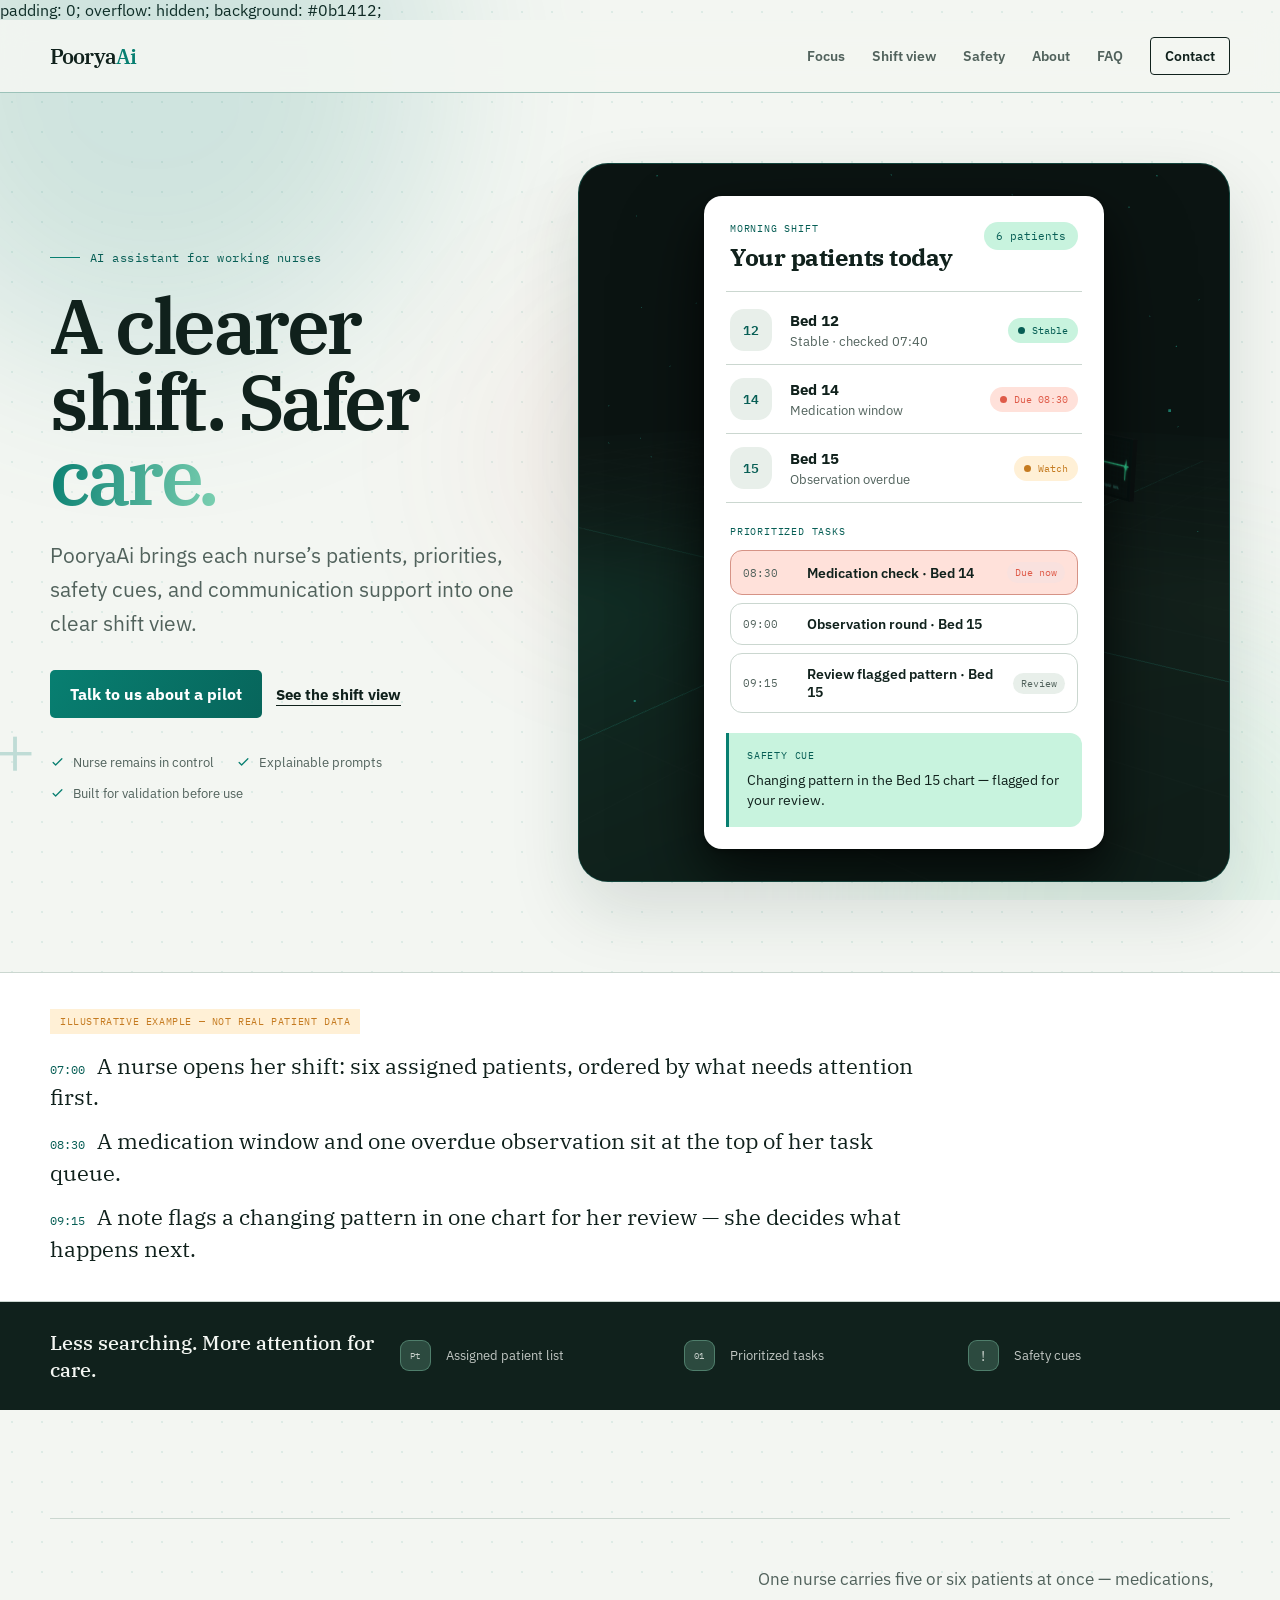
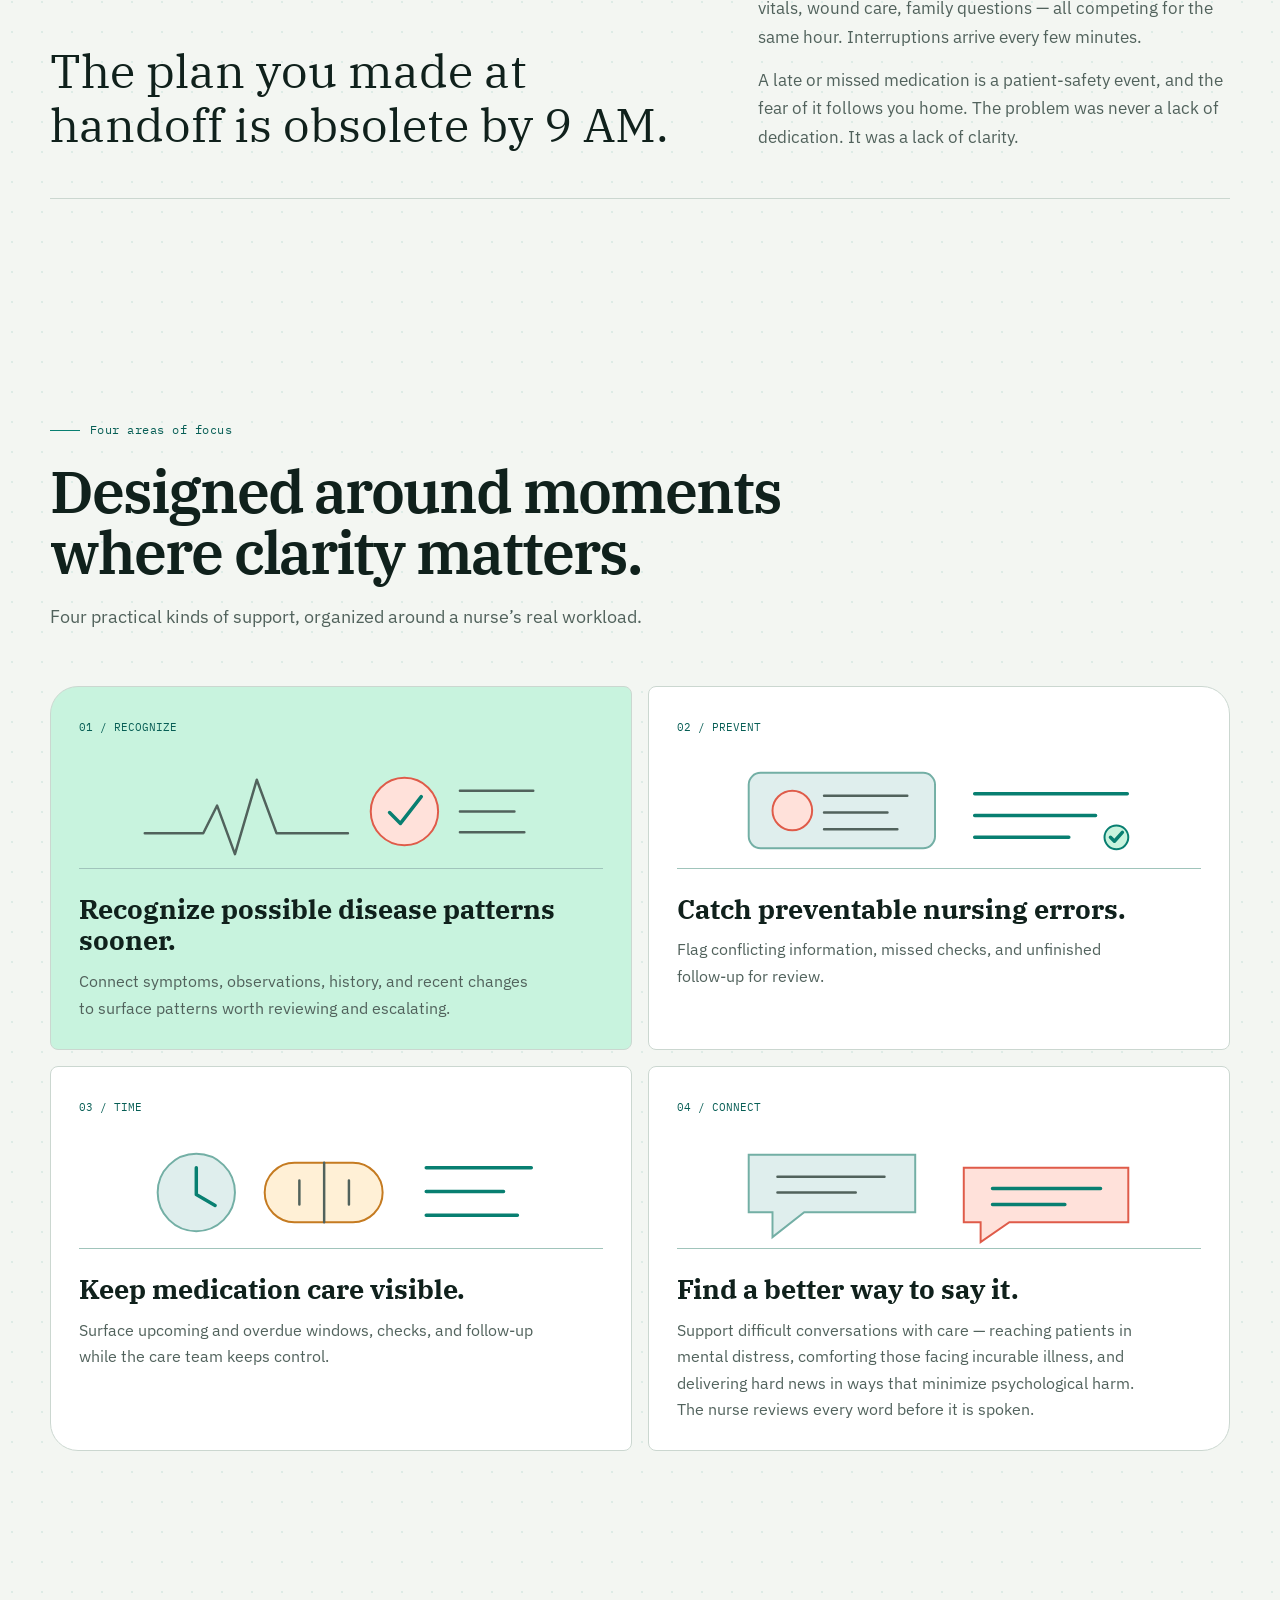
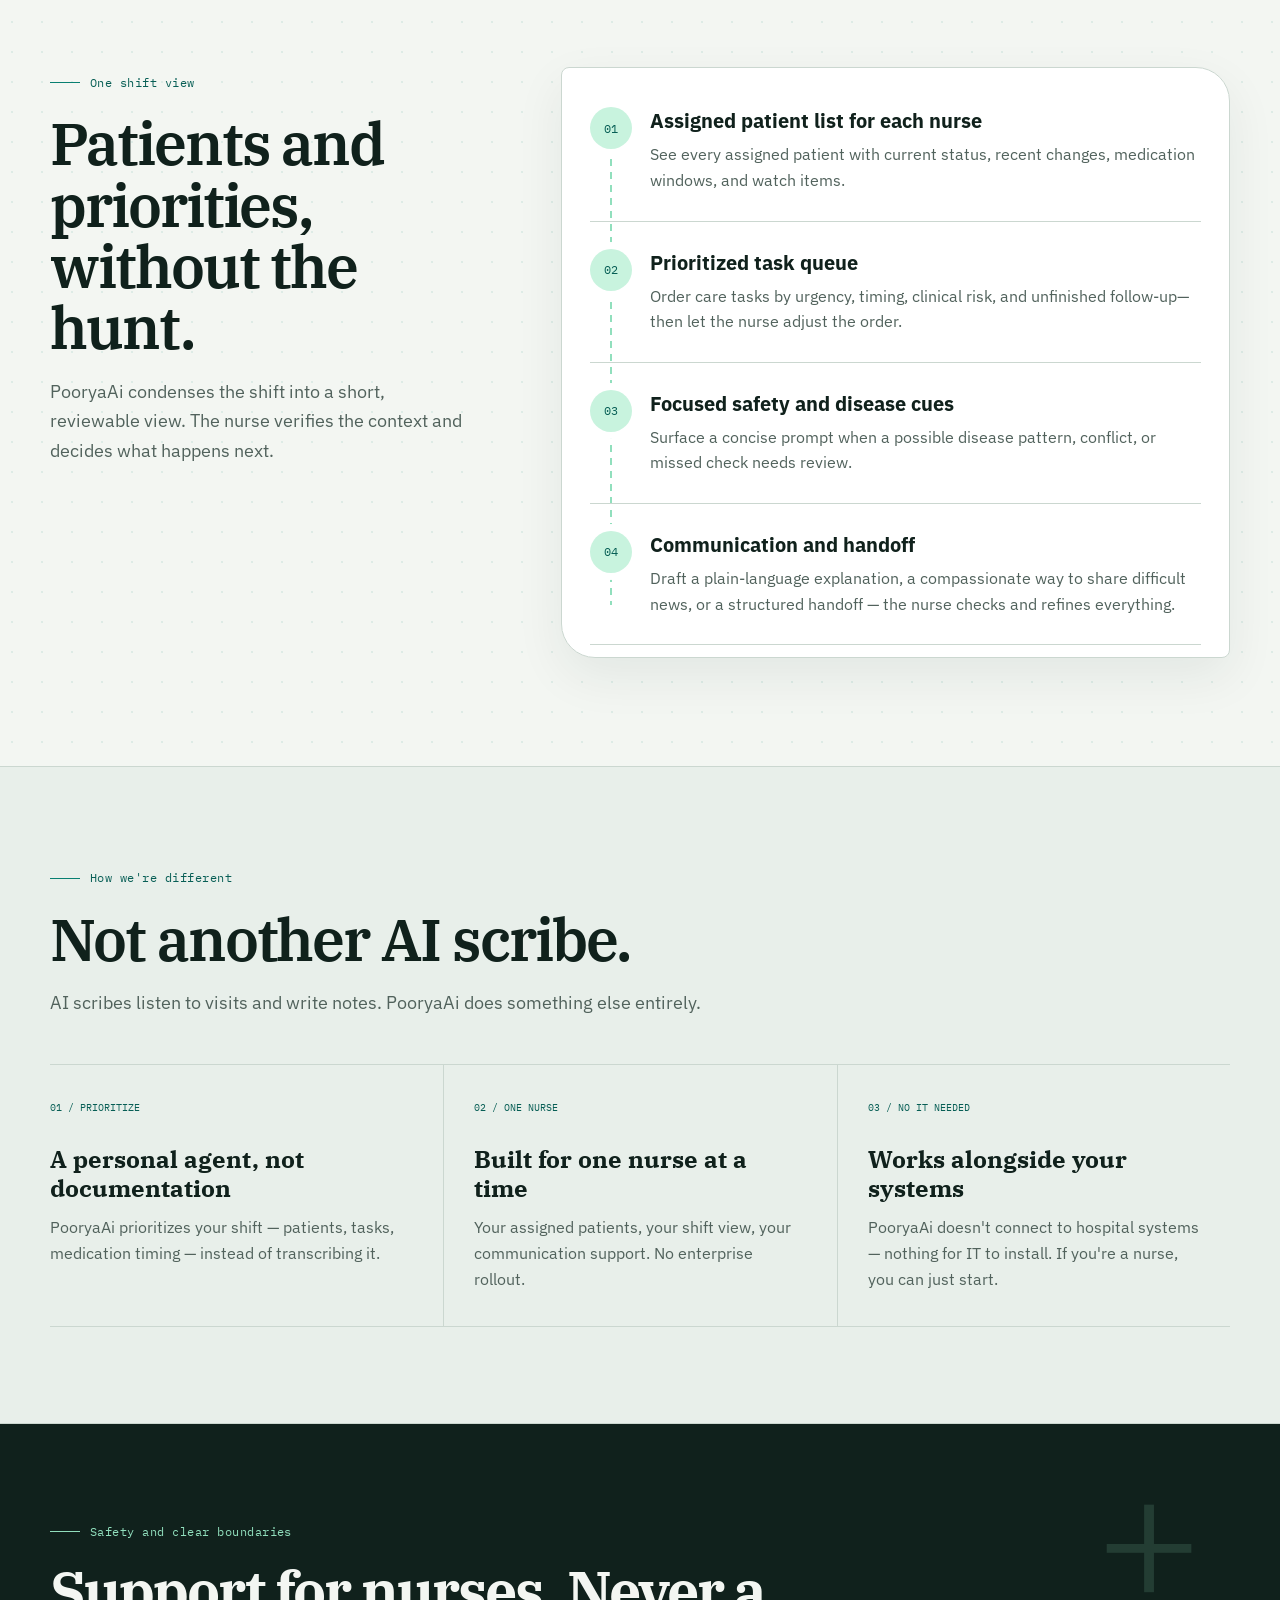
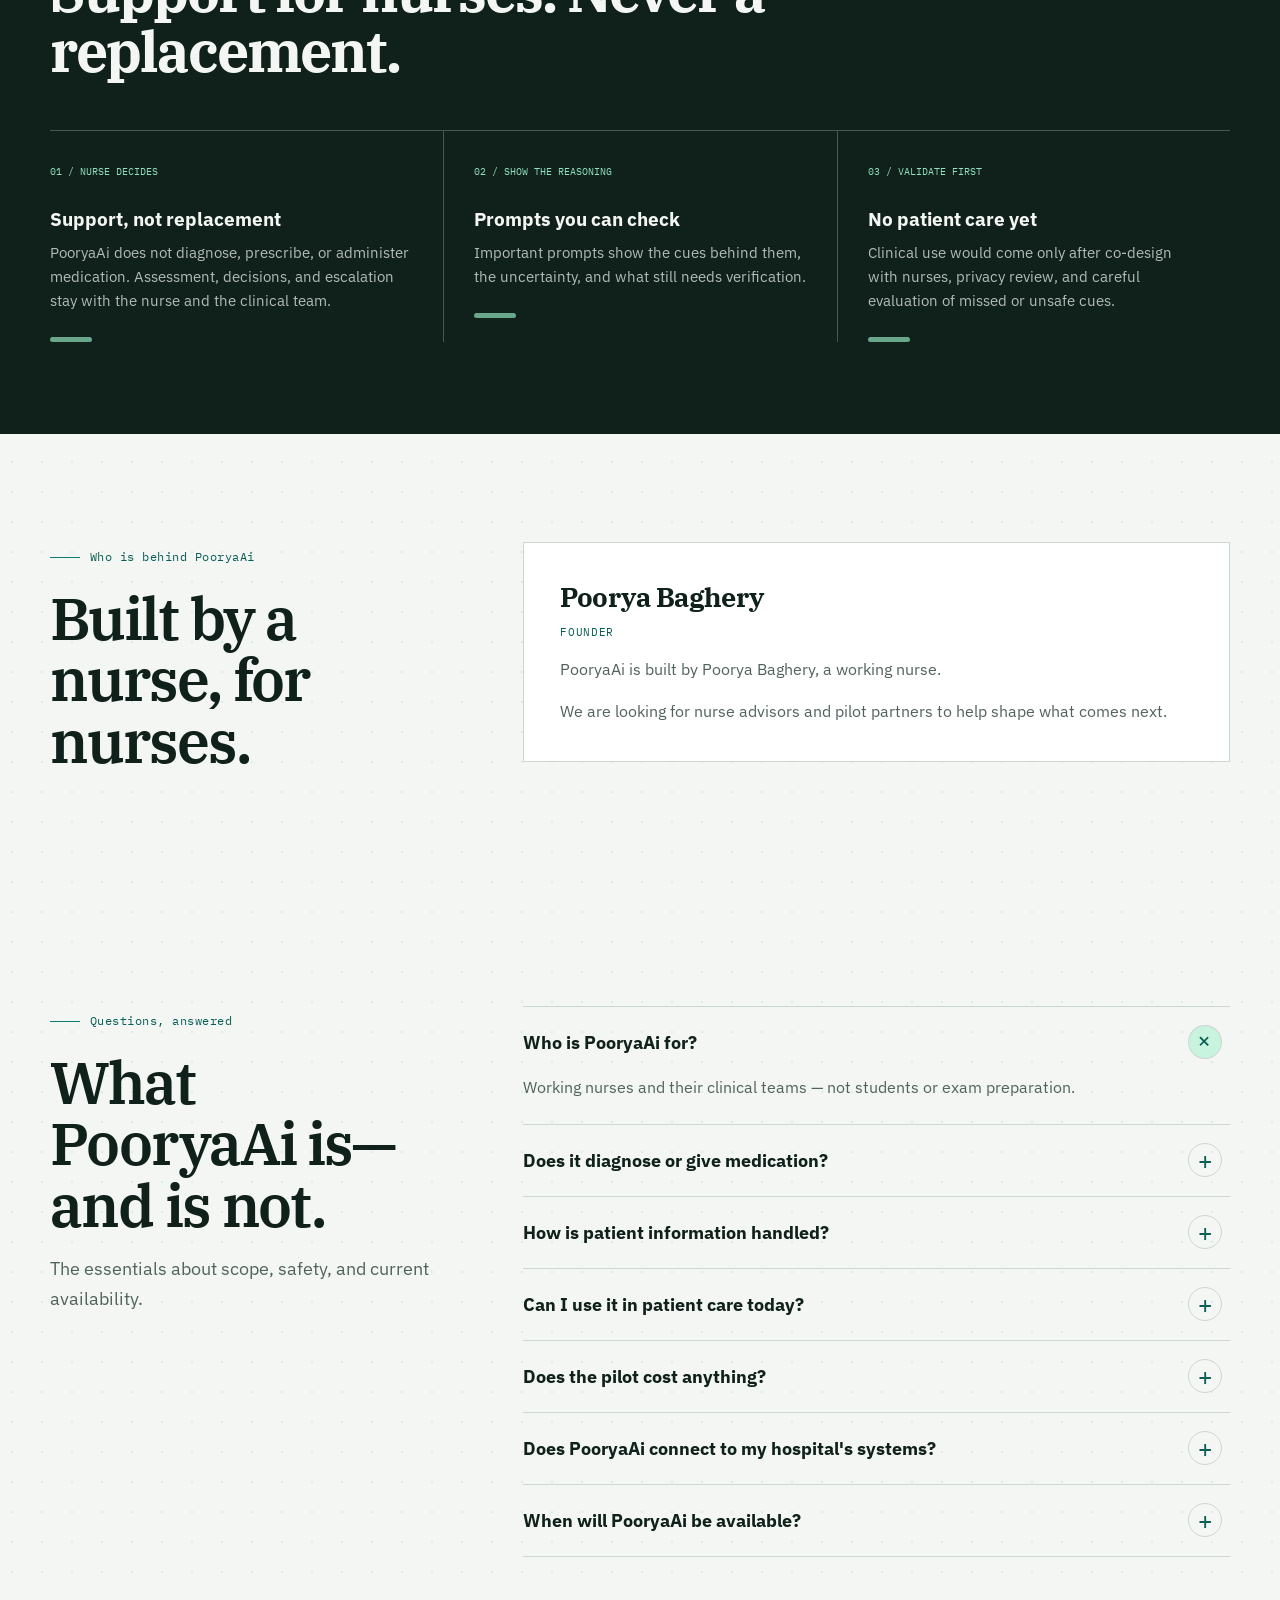
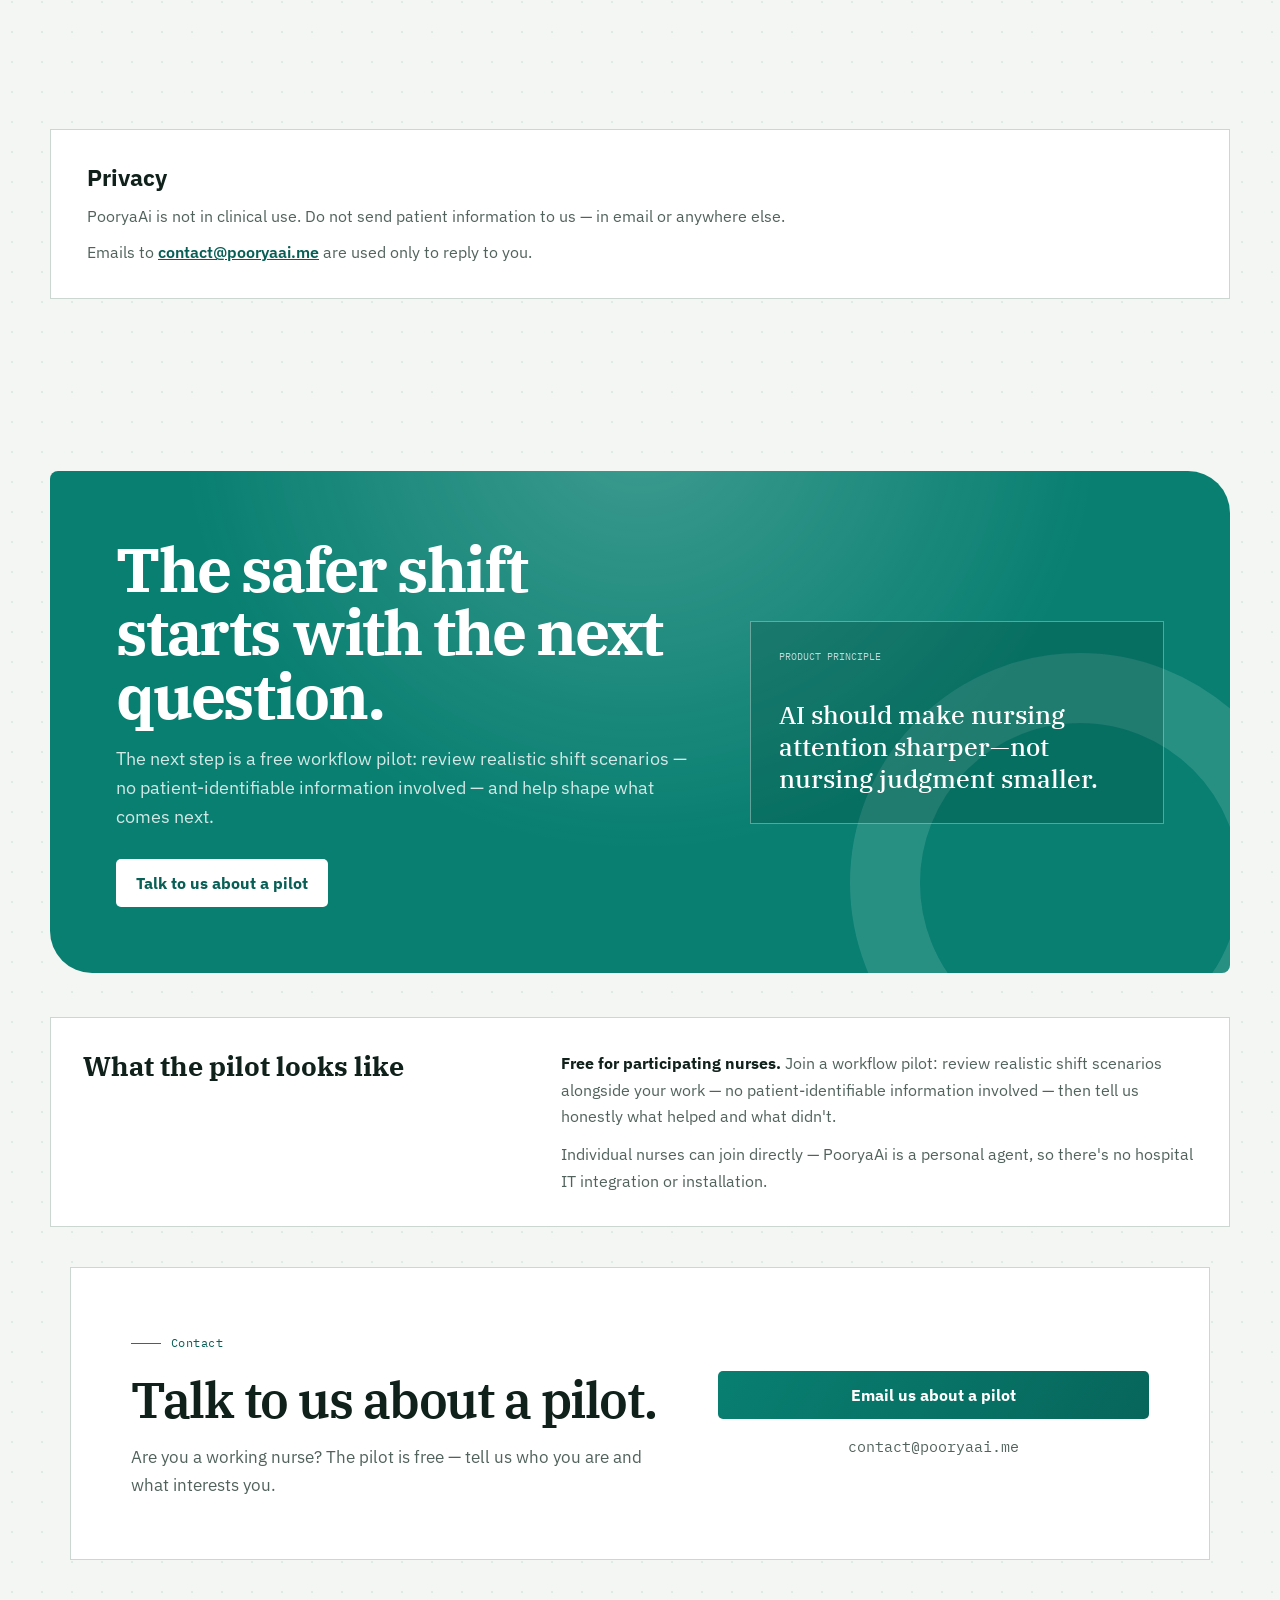
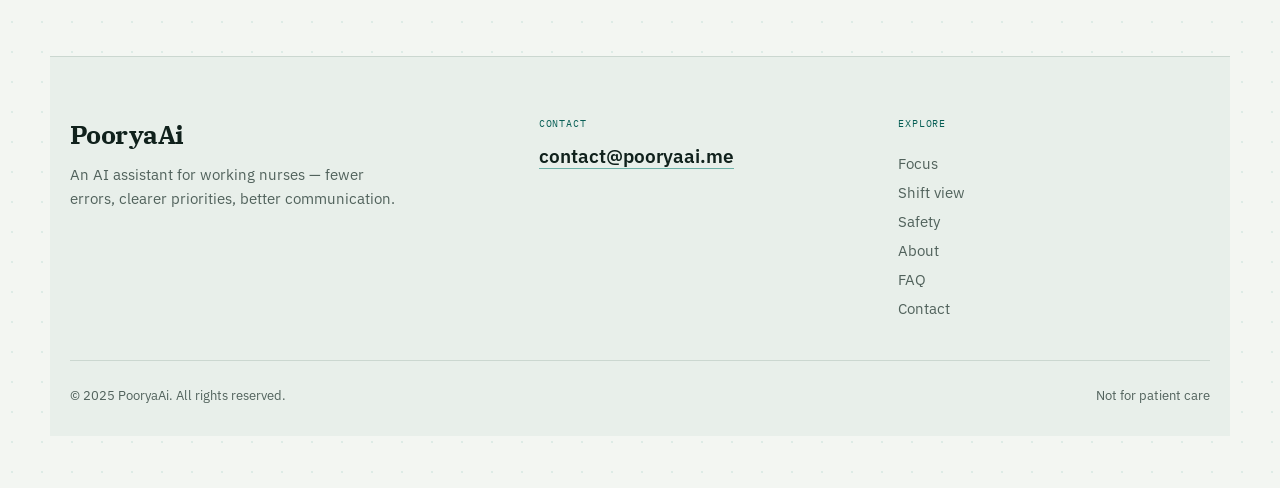
==== commit aca717b8: "Landing page v20: desktop stage breathing room, mobile 3D reframe" ====
--- a/index.html
+++ b/index.html
@@ -15,7 +15,7 @@
   <meta name="twitter:title" content="PooryaAi — Safer nursing, clearer care" />
   <meta name="twitter:description" content="PooryaAi is a personal AI agent being built for working nurses — shift prioritization, medication timing, disease-pattern cues, and patient communication support. Free pilot, no hospital IT integration needed." />
   <link rel="canonical" href="https://pooryaai.me/" />
-  <script>document.documentElement.className += ' js';</script>
+  <script>document.documentElement.className += ' js';</script>padding: 0; overflow: hidden; background: #0b1412;
   <link rel="icon" href="data:image/svg+xml,%3Csvg xmlns='http://www.w3.org/2000/svg' viewBox='0 0 64 64'%3E%3Crect width='64' height='64' rx='14' fill='%23087f71'/%3E%3Cpath d='M32 16v32M16 32h32' stroke='white' stroke-width='9' stroke-linecap='round'/%3E%3C/svg%3E" />
   <link rel="preconnect" href="https://fonts.googleapis.com" />
   <link rel="preconnect" href="https://fonts.gstatic.com" crossorigin />
@@ -477,8 +477,8 @@
       .footer-base { flex-direction: column; align-items: flex-start; }
     }
     /* 3D hero stage */
-    .care-stage.stage-3d { padding: 0; overflow: hidden; background: #0b1412; border-color: rgba(45,212,184,.25);
-      min-height: 620px; display: grid; place-items: center; perspective: 1200px; transform: none; }
+    .care-stage.stage-3d { padding: 32px 0; overflow: hidden; background: #0b1412; border-color: rgba(45,212,184,.25);
+      min-height: 640px; display: grid; place-items: center; perspective: 1200px; transform: none; }
     .care-stage.stage-3d::before, .care-stage.stage-3d::after { display: none; }
     .stage-3d-bg { position: absolute; inset: 0; }
     .stage-3d-bg canvas { display: block; width: 100%; height: 100%; }
@@ -766,7 +766,7 @@
       var scene = new THREE.Scene();
       scene.fog = new THREE.FogExp2(0x0b1412, 0.05);
       var camera = new THREE.PerspectiveCamera(45, 1, 0.1, 100);
-      camera.position.set(5.6, 3.4, 7.8);
+      var lookAt = new THREE.Vector3(0.2, 1.0, 0); var basePos = new THREE.Vector3(5.6, 3.4, 7.8); camera.position.copy(basePos);
 
       scene.add(new THREE.HemisphereLight(0xbfe8dd, 0x0b1a16, 0.55));
       var dir = new THREE.DirectionalLight(0xffffff, 0.65); dir.position.set(5, 8, 4); scene.add(dir);
@@ -852,7 +852,7 @@
       function size() {
         var w = container.clientWidth || 1, h = container.clientHeight || 1;
         renderer.setSize(w, h, false);
-        camera.aspect = w / h; camera.updateProjectionMatrix();
+        camera.aspect = w / h; camera.updateProjectionMatrix(); var s = (w / h) > 1.15 ? 0.62 : 1; basePos.set(lookAt.x + (5.6 - lookAt.x) * s, lookAt.y + (3.4 - lookAt.y) * s, lookAt.z + (7.8 - lookAt.z) * s); camera.position.copy(basePos);
       }
       size();
       window.addEventListener('resize', size);
@@ -867,7 +867,7 @@
         }, { passive: true });
         stage.addEventListener('pointerleave', function () { trx = 0; try_ = 0; mx = 0; my = 0; });
       }
-      var lookAt = new THREE.Vector3(0.2, 1.0, 0);
+      
       var clock = new THREE.Clock();
       function frame() {
         var t = clock.getElapsedTime();
@@ -877,8 +877,8 @@
           if (tiltEl) tiltEl.style.transform = 'rotateX(' + rx.toFixed(2) + 'deg) rotateY(' + ry.toFixed(2) + 'deg)';
           pts.rotation.y = t * 0.02;
           teal.intensity = 1.3 + Math.sin(t * 2.2) * 0.25;
-          camera.position.x = 5.6 + Math.sin(t * 0.25) * 0.25 + mx * 0.6;
-          camera.position.y = 3.4 + Math.cos(t * 0.2) * 0.12 + my * 0.35;
+          camera.position.x = basePos.x + Math.sin(t * 0.25) * 0.25 + mx * 0.6;
+          camera.position.y = basePos.y + Math.cos(t * 0.2) * 0.12 + my * 0.35; camera.position.z = basePos.z;
           camera.lookAt(lookAt);
           requestAnimationFrame(frame);
         } else {
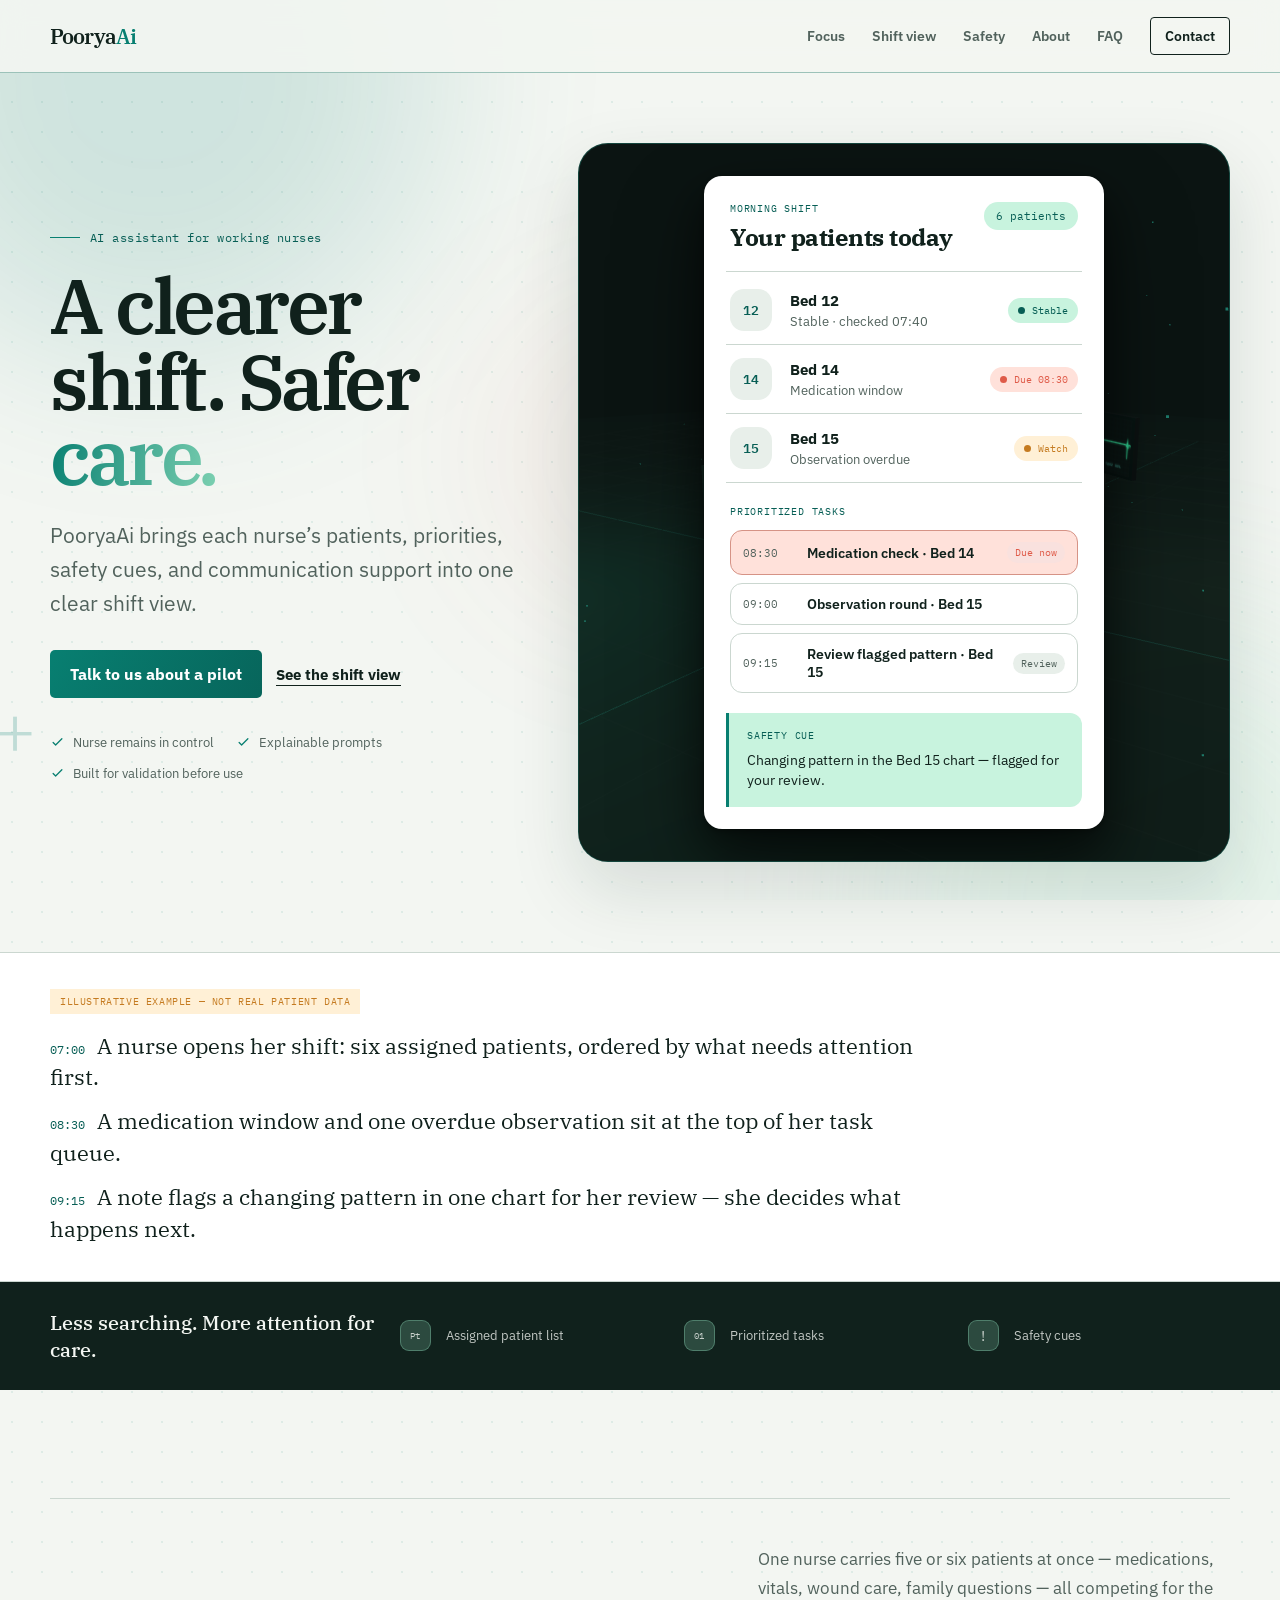
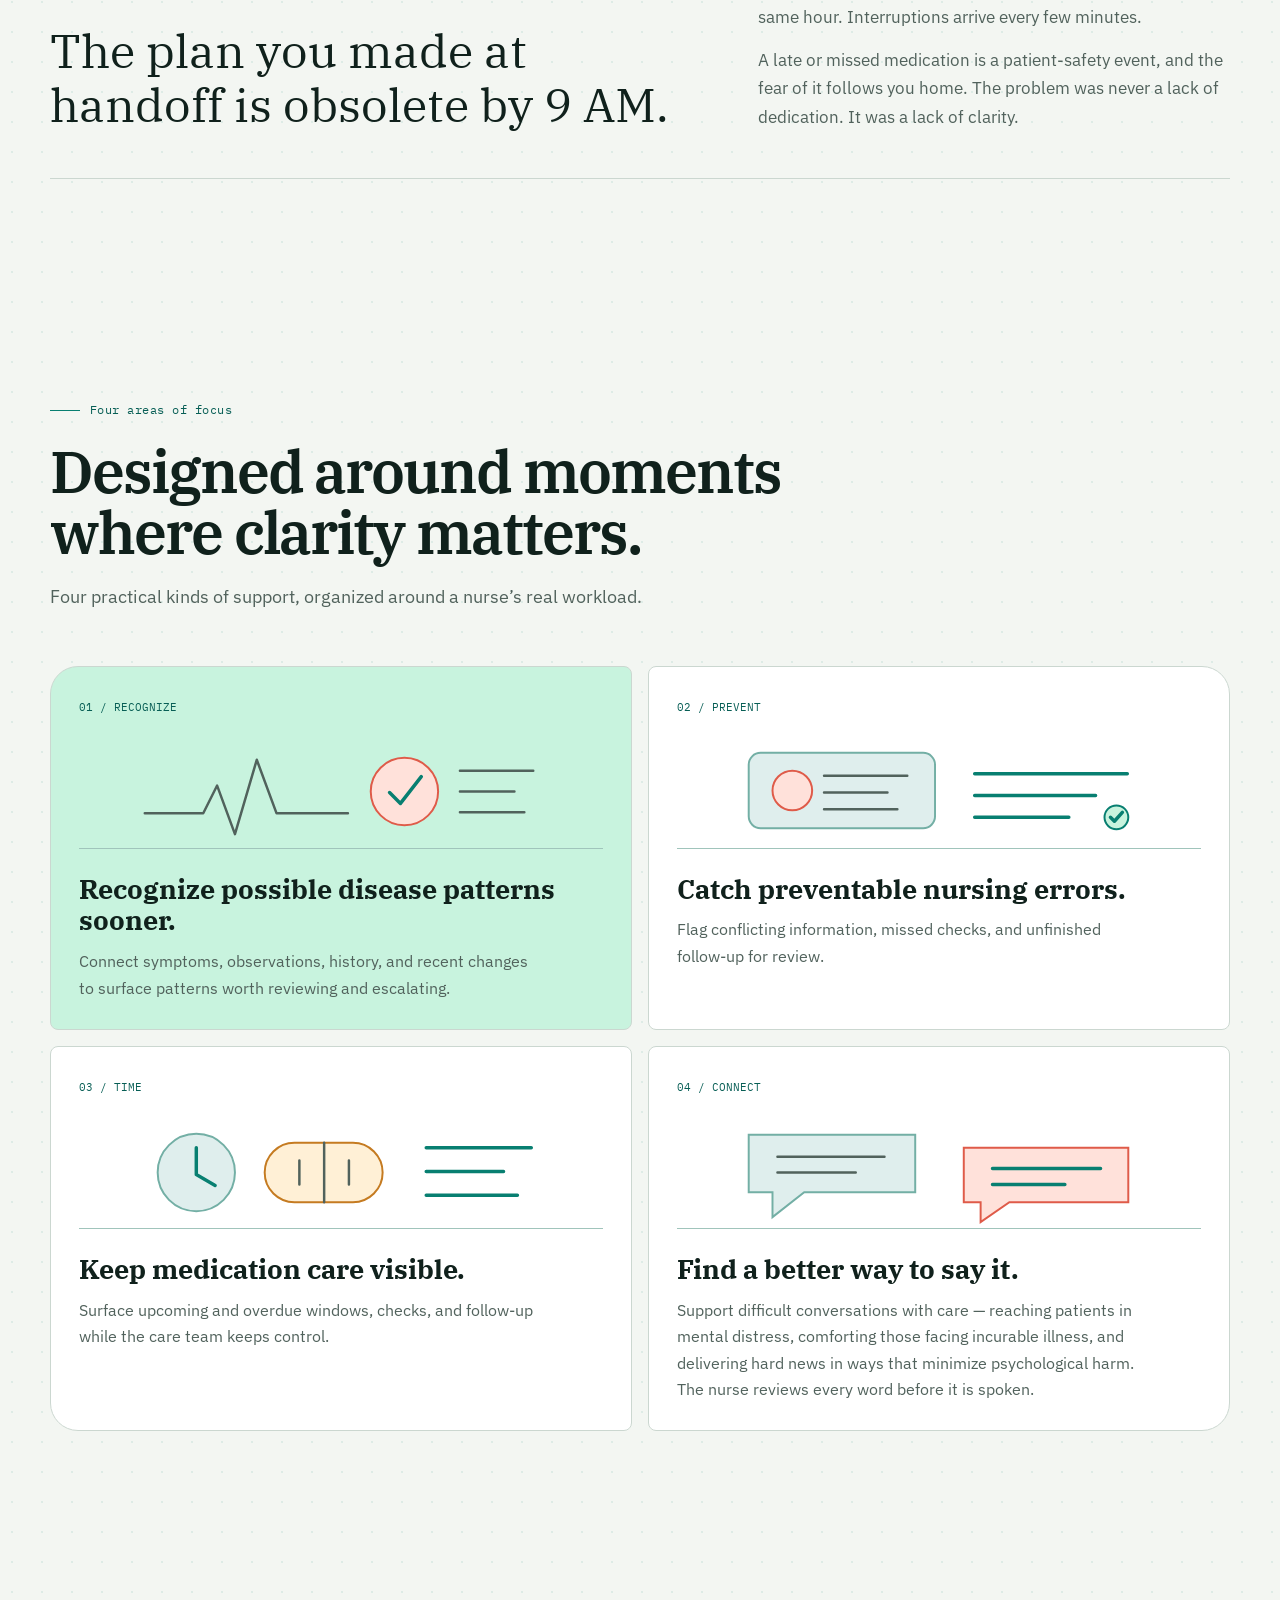
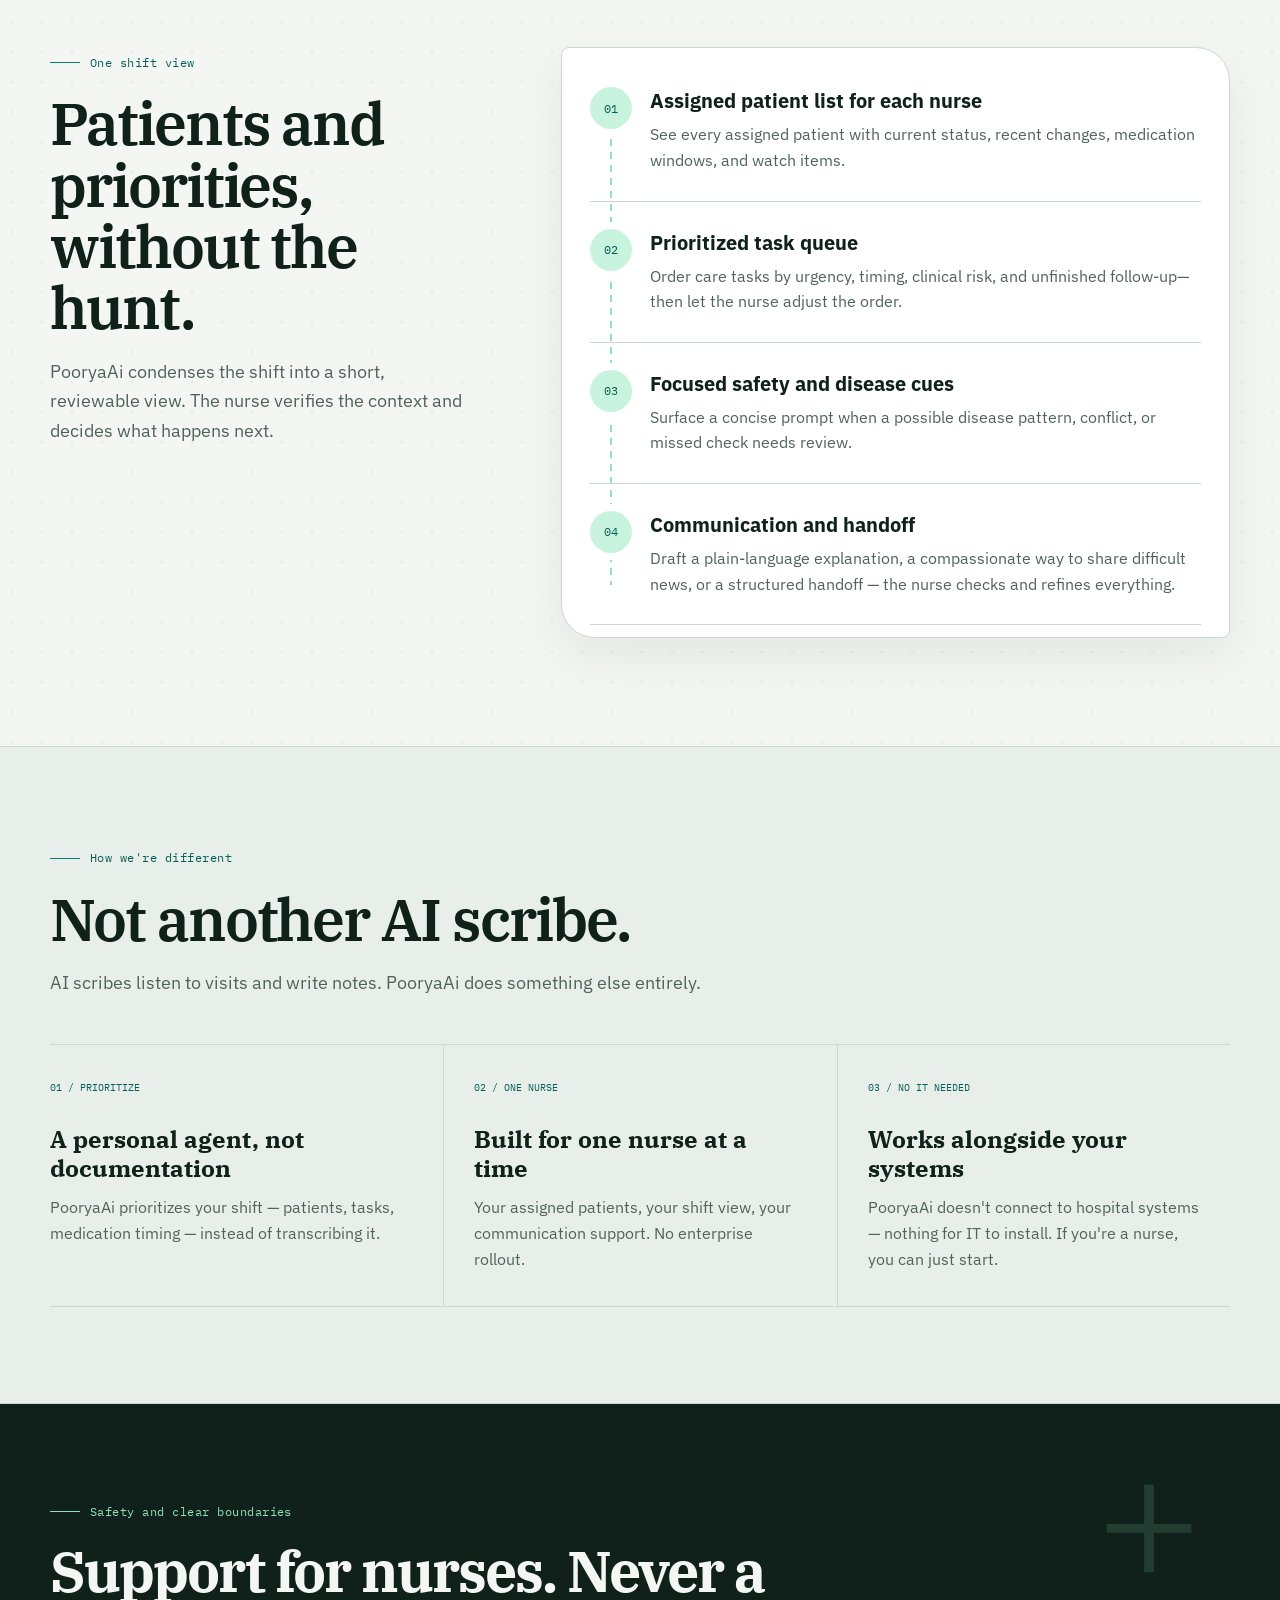
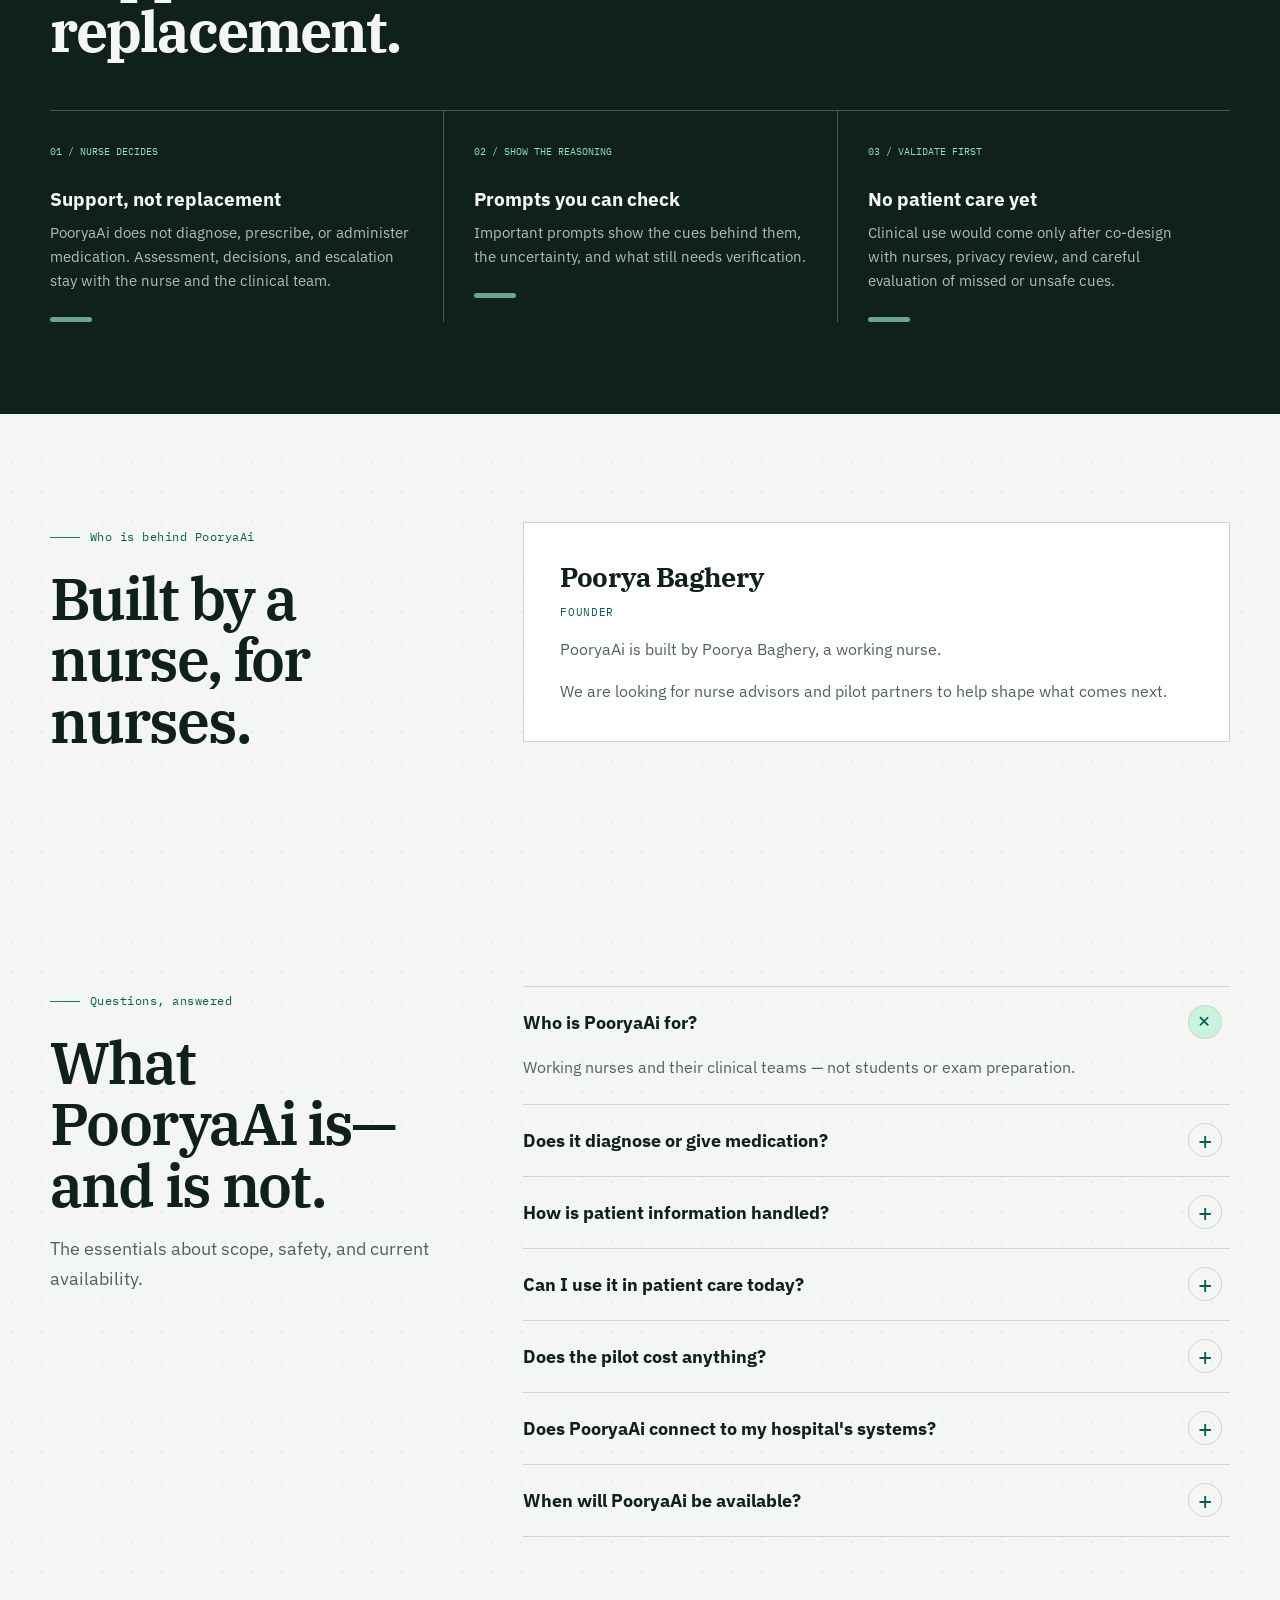
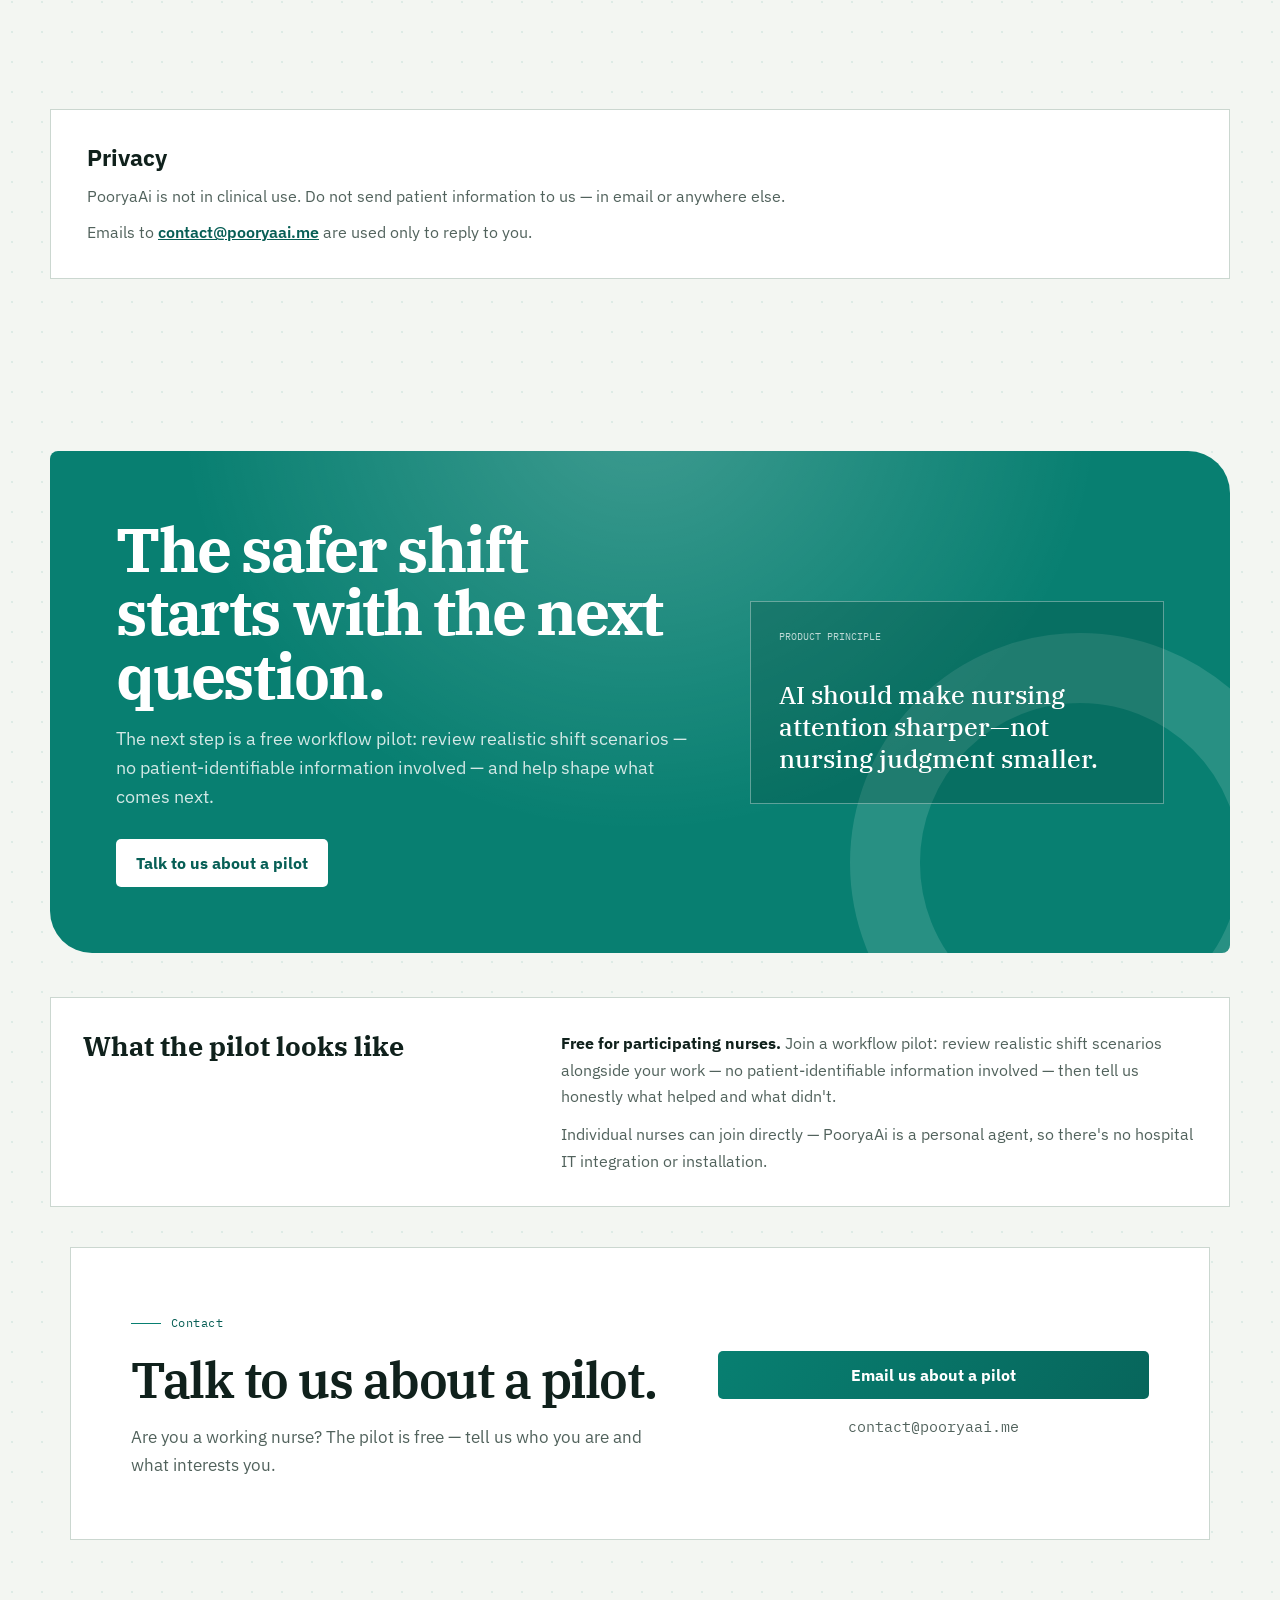
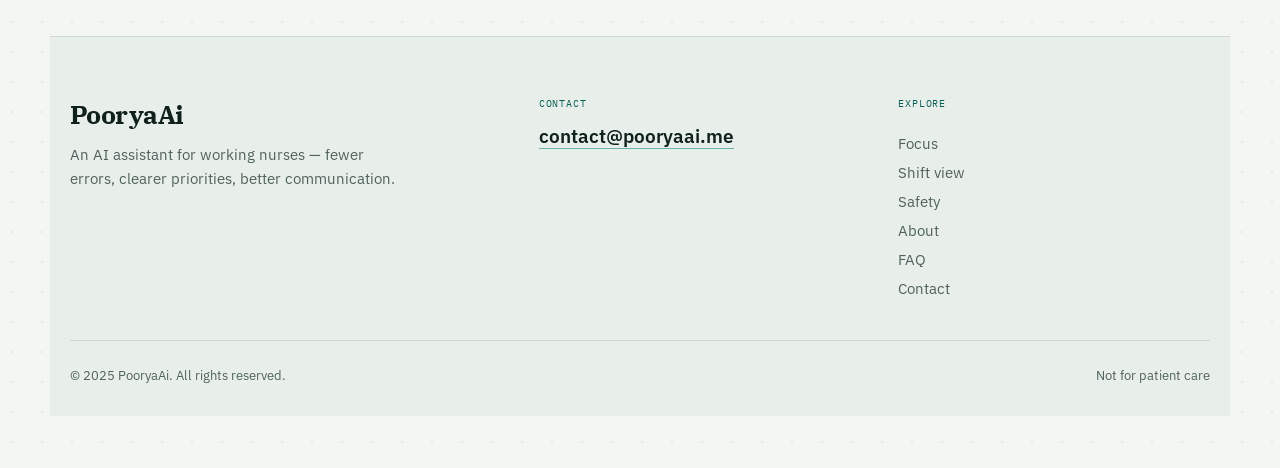
==== commit 569b9702: "Landing page v21: remove stray CSS text at top, flush mobile stage edges" ====
--- a/index.html
+++ b/index.html
@@ -15,7 +15,7 @@
   <meta name="twitter:title" content="PooryaAi — Safer nursing, clearer care" />
   <meta name="twitter:description" content="PooryaAi is a personal AI agent being built for working nurses — shift prioritization, medication timing, disease-pattern cues, and patient communication support. Free pilot, no hospital IT integration needed." />
   <link rel="canonical" href="https://pooryaai.me/" />
-  <script>document.documentElement.className += ' js';</script>padding: 0; overflow: hidden; background: #0b1412;
+  <script>document.documentElement.className += ' js';</script>
   <link rel="icon" href="data:image/svg+xml,%3Csvg xmlns='http://www.w3.org/2000/svg' viewBox='0 0 64 64'%3E%3Crect width='64' height='64' rx='14' fill='%23087f71'/%3E%3Cpath d='M32 16v32M16 32h32' stroke='white' stroke-width='9' stroke-linecap='round'/%3E%3C/svg%3E" />
   <link rel="preconnect" href="https://fonts.googleapis.com" />
   <link rel="preconnect" href="https://fonts.gstatic.com" crossorigin />
@@ -292,7 +292,7 @@
       .hero { grid-template-columns: 1fr; }
       .care-stage { width: min(560px, 96%); margin: 0 auto; }
       .hero-copy::after { display: none; }
-      .care-stage.stage-3d { display: flex; flex-direction: column; align-items: stretch; min-height: 0; }
+      .care-stage.stage-3d { display: flex; flex-direction: column; align-items: stretch; min-height: 0; padding: 0; }
       .stage-3d-bg { position: relative; inset: auto; height: 250px; flex: none; }
       .stage-3d .tilt { width: 100%; padding: 18px; }
     }
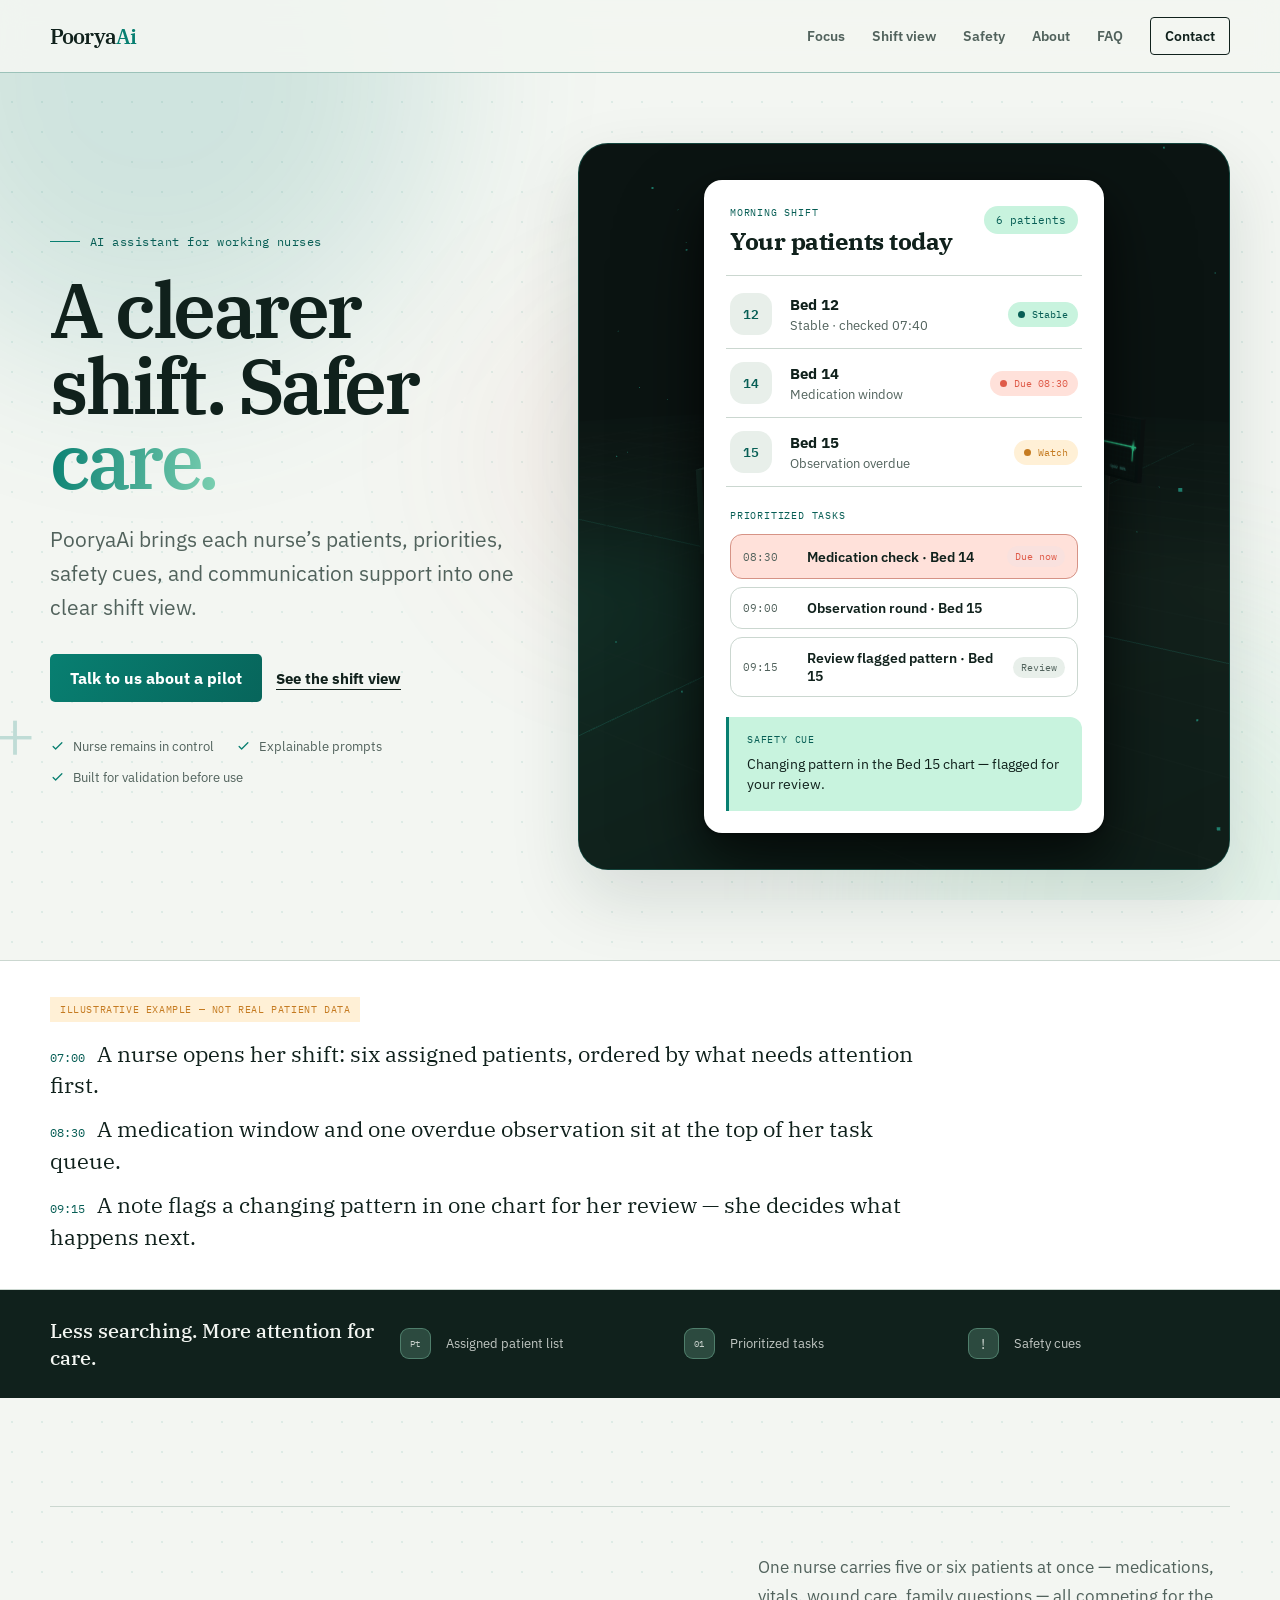
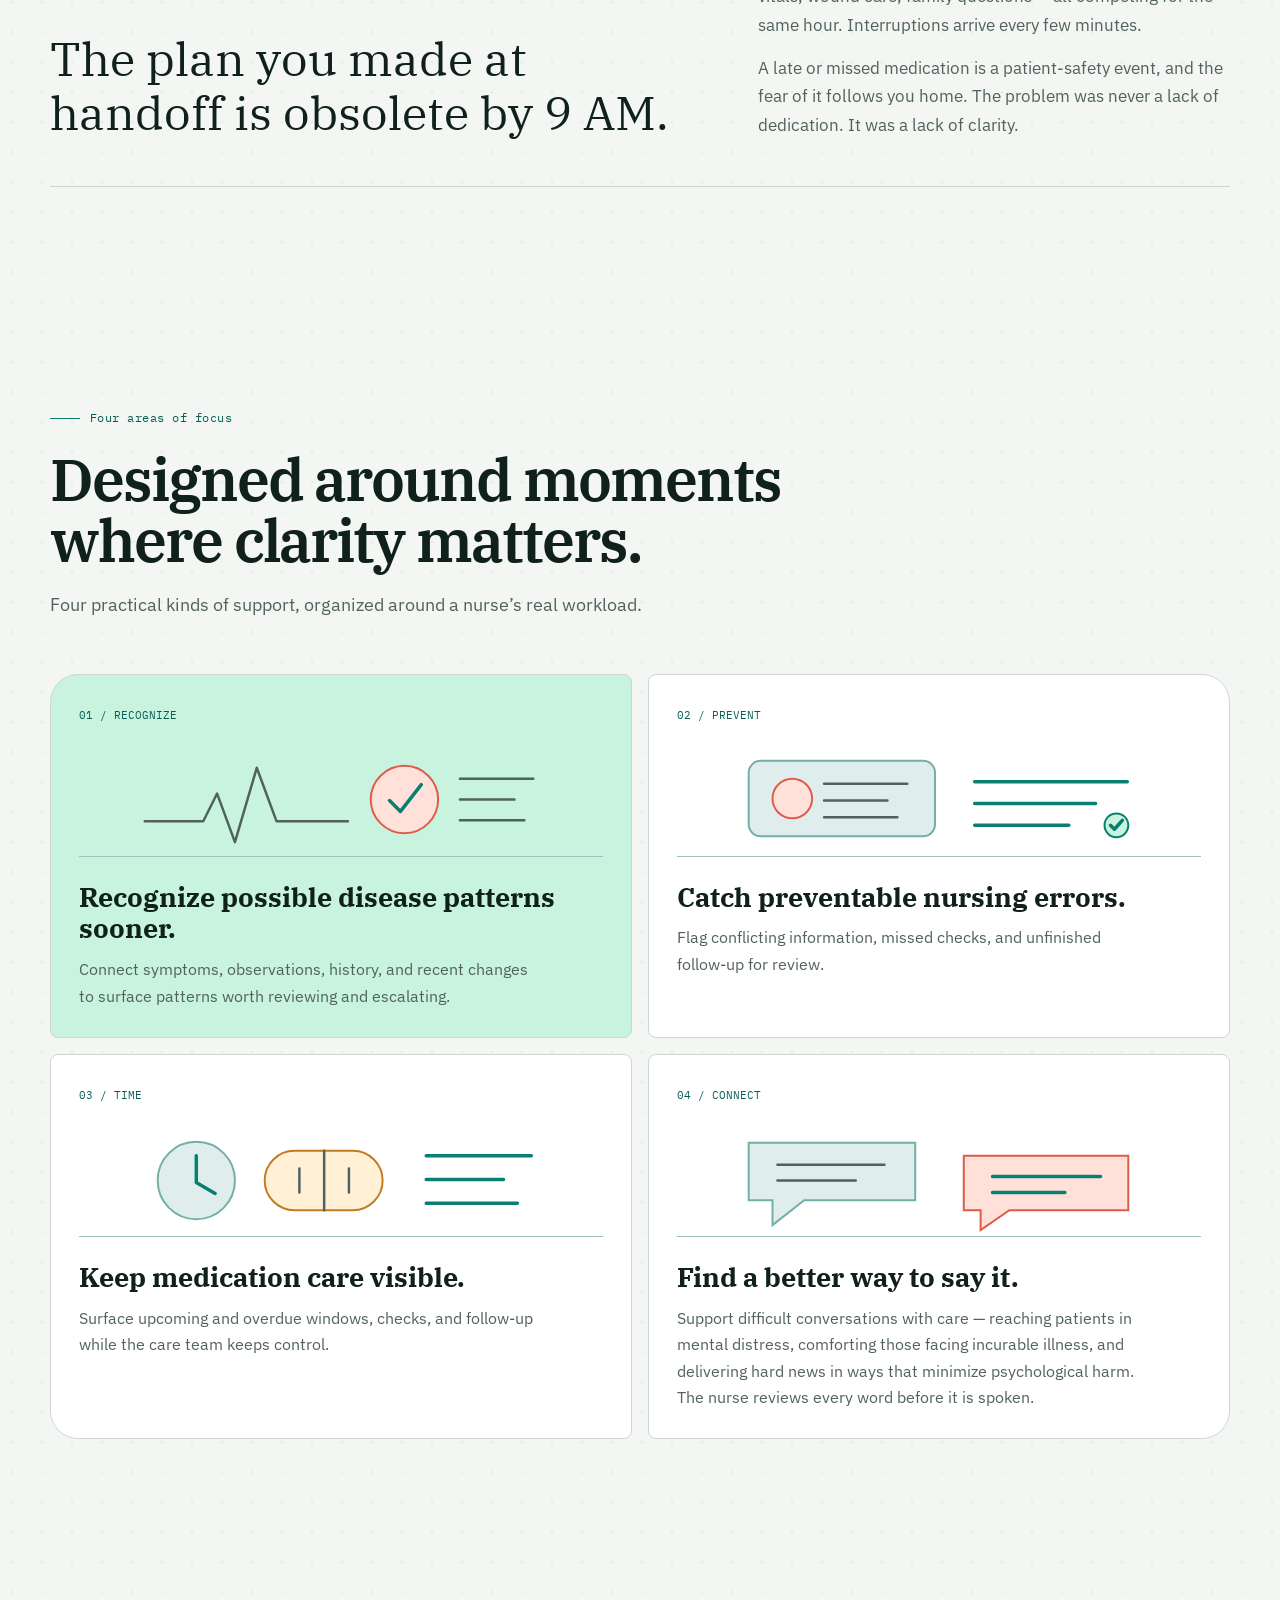
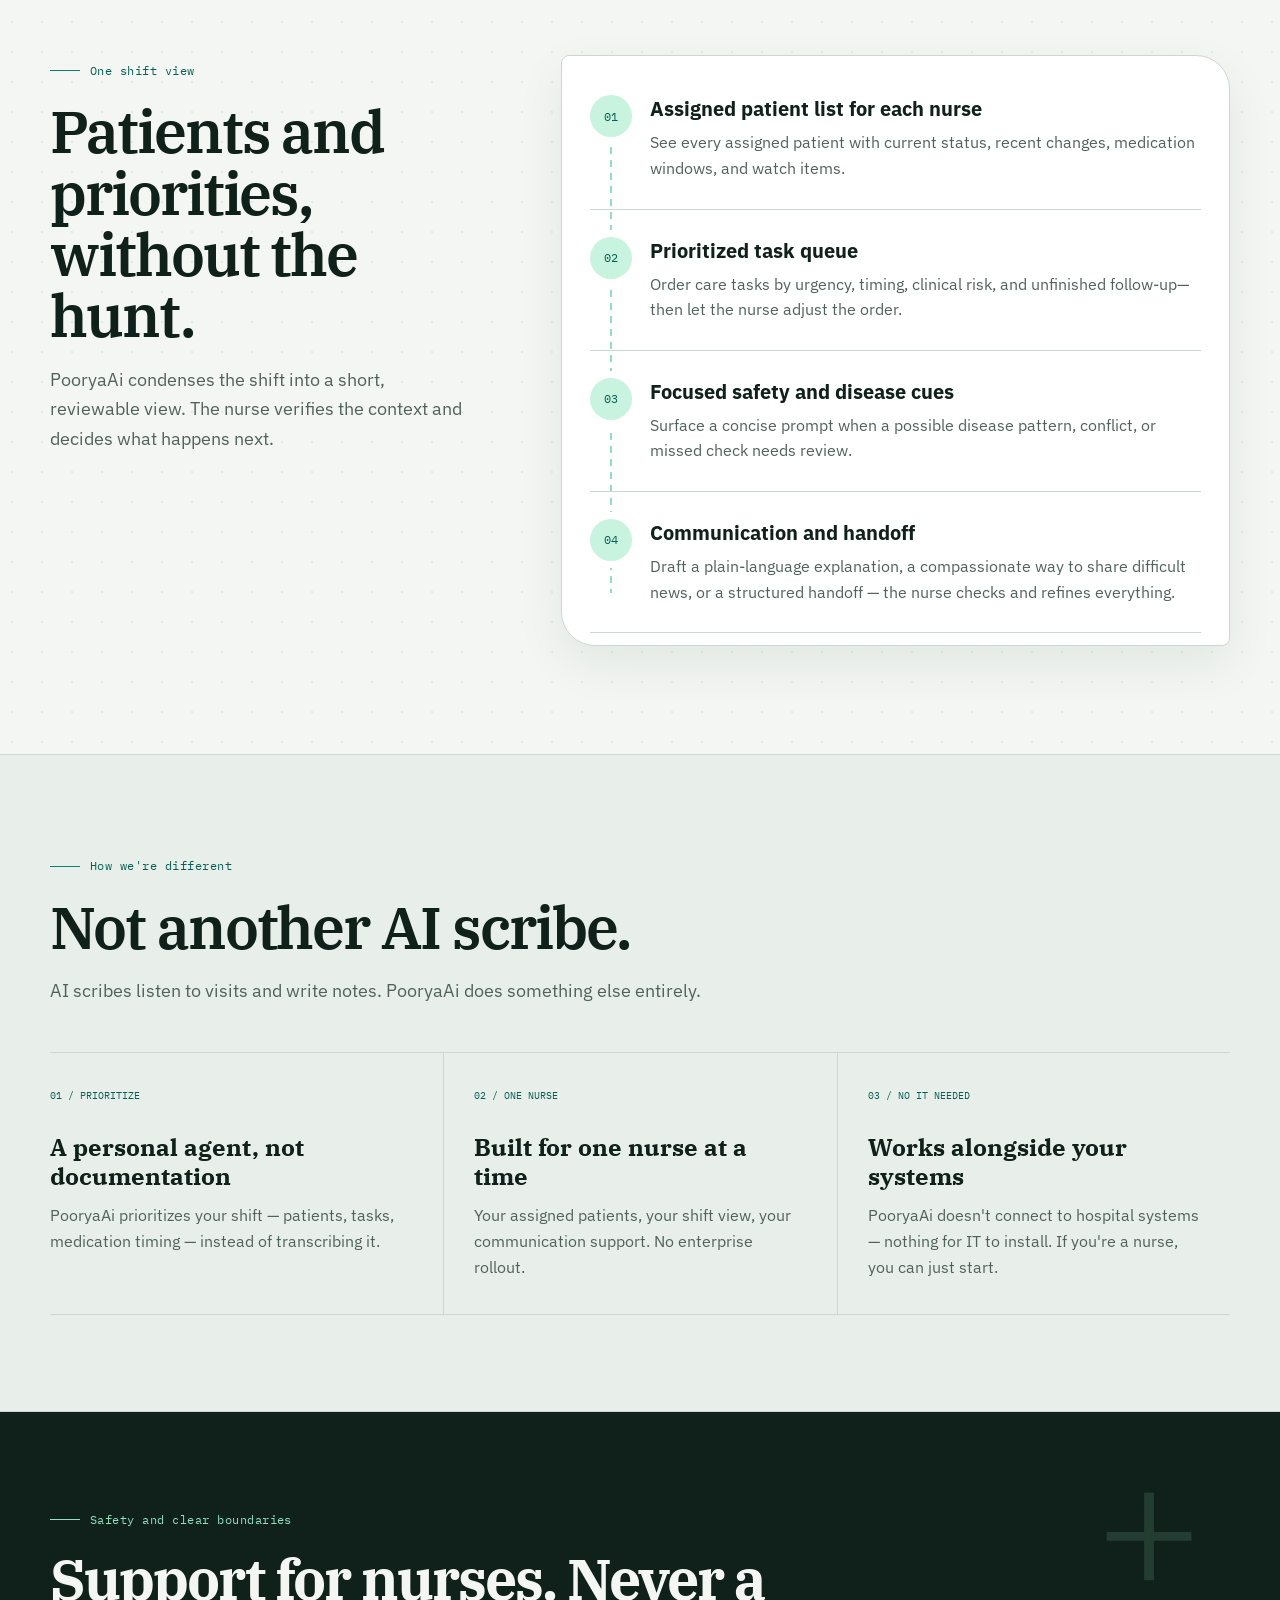
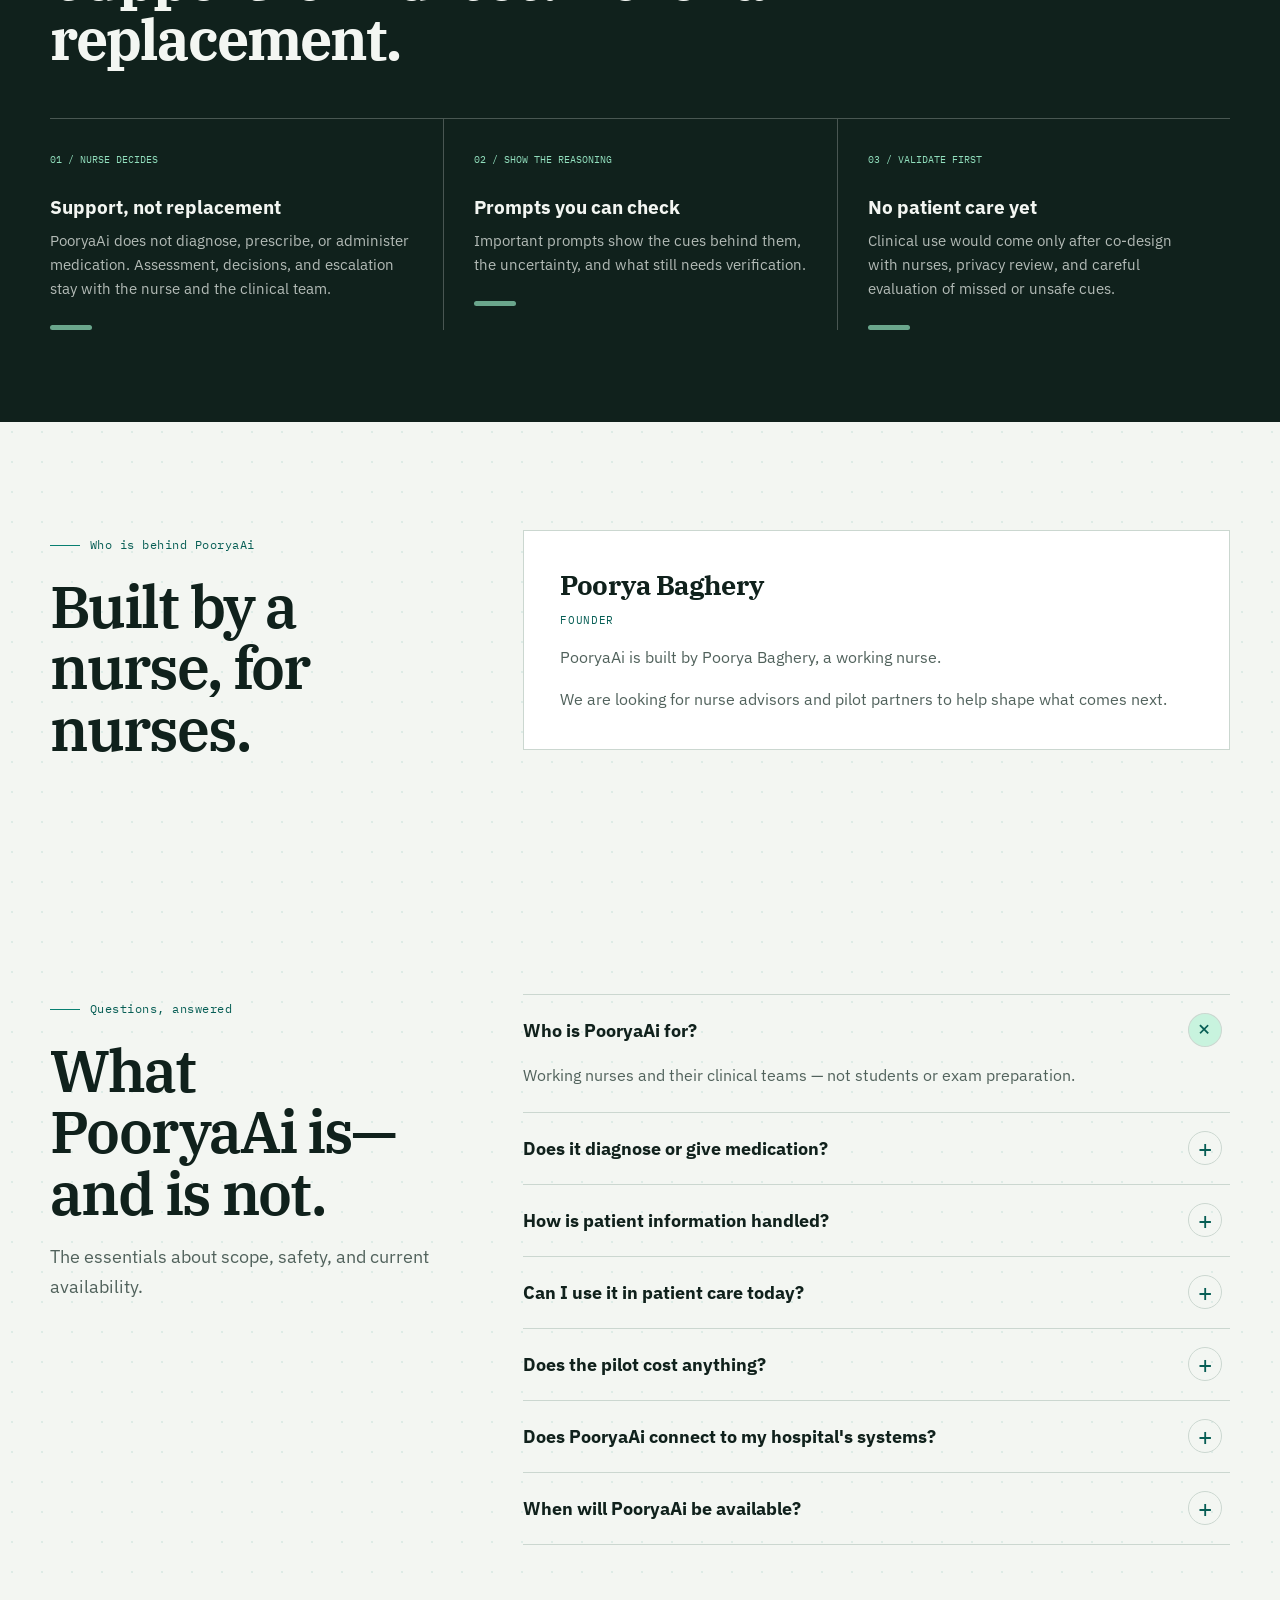
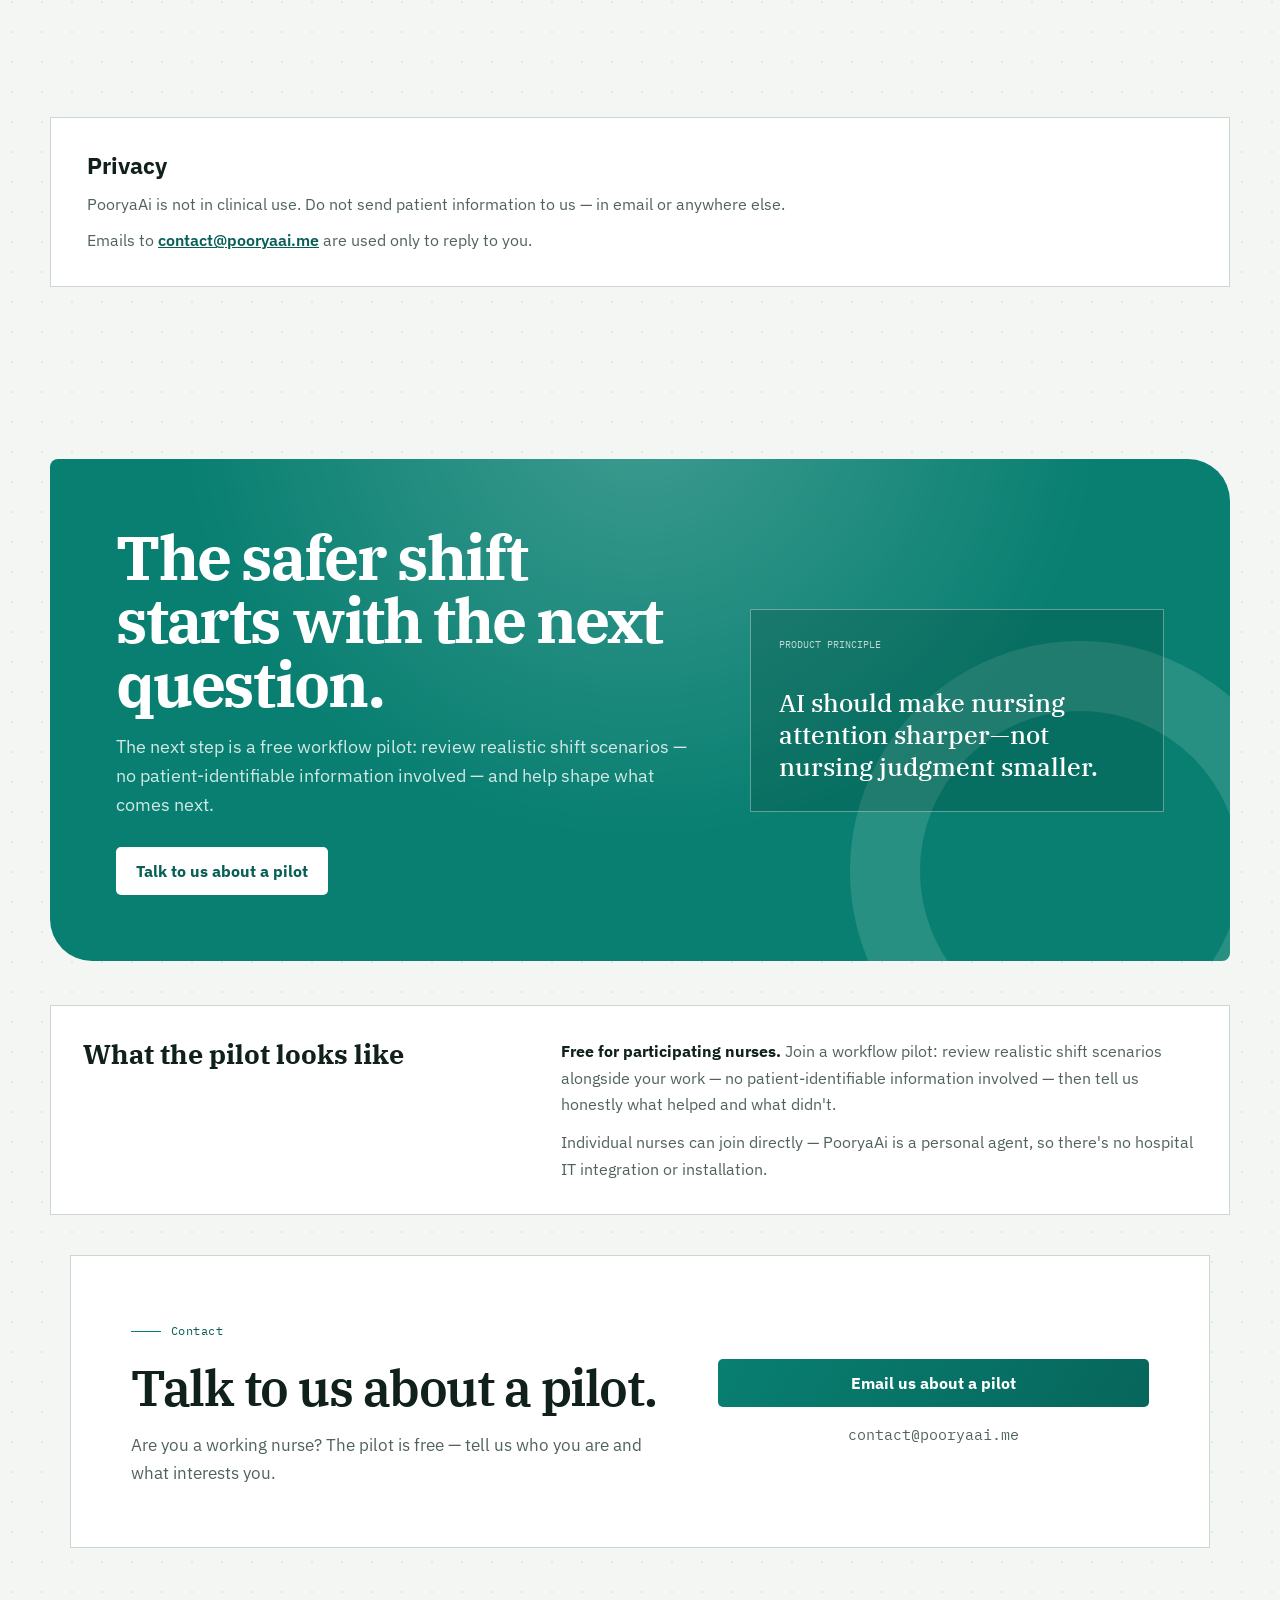
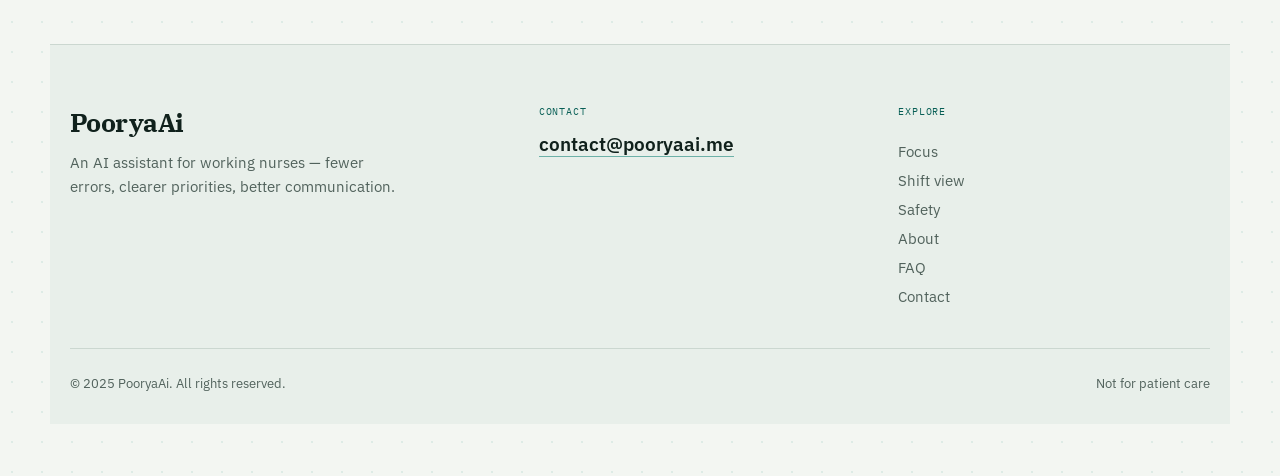
==== commit 26d169af: "Landing page v22: full-stage 3D background behind card, content-sized stage" ====
--- a/index.html
+++ b/index.html
@@ -292,9 +292,6 @@
       .hero { grid-template-columns: 1fr; }
       .care-stage { width: min(560px, 96%); margin: 0 auto; }
       .hero-copy::after { display: none; }
-      .care-stage.stage-3d { display: flex; flex-direction: column; align-items: stretch; min-height: 0; padding: 0; }
-      .stage-3d-bg { position: relative; inset: auto; height: 250px; flex: none; }
-      .stage-3d .tilt { width: 100%; padding: 18px; }
     }
     @media (max-width: 620px) {
       body { background-size: 24px 24px; }
@@ -477,12 +474,12 @@
       .footer-base { flex-direction: column; align-items: flex-start; }
     }
     /* 3D hero stage */
-    .care-stage.stage-3d { padding: 32px 0; overflow: hidden; background: #0b1412; border-color: rgba(45,212,184,.25);
-      min-height: 640px; display: grid; place-items: center; perspective: 1200px; transform: none; }
+    .care-stage.stage-3d { padding: 0; overflow: hidden; background: #0b1412; border-color: rgba(45,212,184,.25);
+      min-height: 0; display: block; perspective: 1200px; transform: none; }
     .care-stage.stage-3d::before, .care-stage.stage-3d::after { display: none; }
     .stage-3d-bg { position: absolute; inset: 0; }
     .stage-3d-bg canvas { display: block; width: 100%; height: 100%; }
-    .stage-3d .tilt { position: relative; z-index: 2; width: min(400px, 86%); transform-style: preserve-3d; will-change: transform; }
+    .stage-3d .tilt { position: relative; z-index: 2; width: min(400px, 86%); margin: 0 auto; padding: 36px 0; transform-style: preserve-3d; will-change: transform; }
     .stage-3d .shift-ui { background: var(--surface); border-radius: 18px; padding: 22px;
       box-shadow: 0 2px 6px rgba(0,0,0,.35), 0 18px 44px rgba(0,0,0,.5), 0 44px 90px rgba(0,0,0,.4); }
     @media (max-width: 620px) {
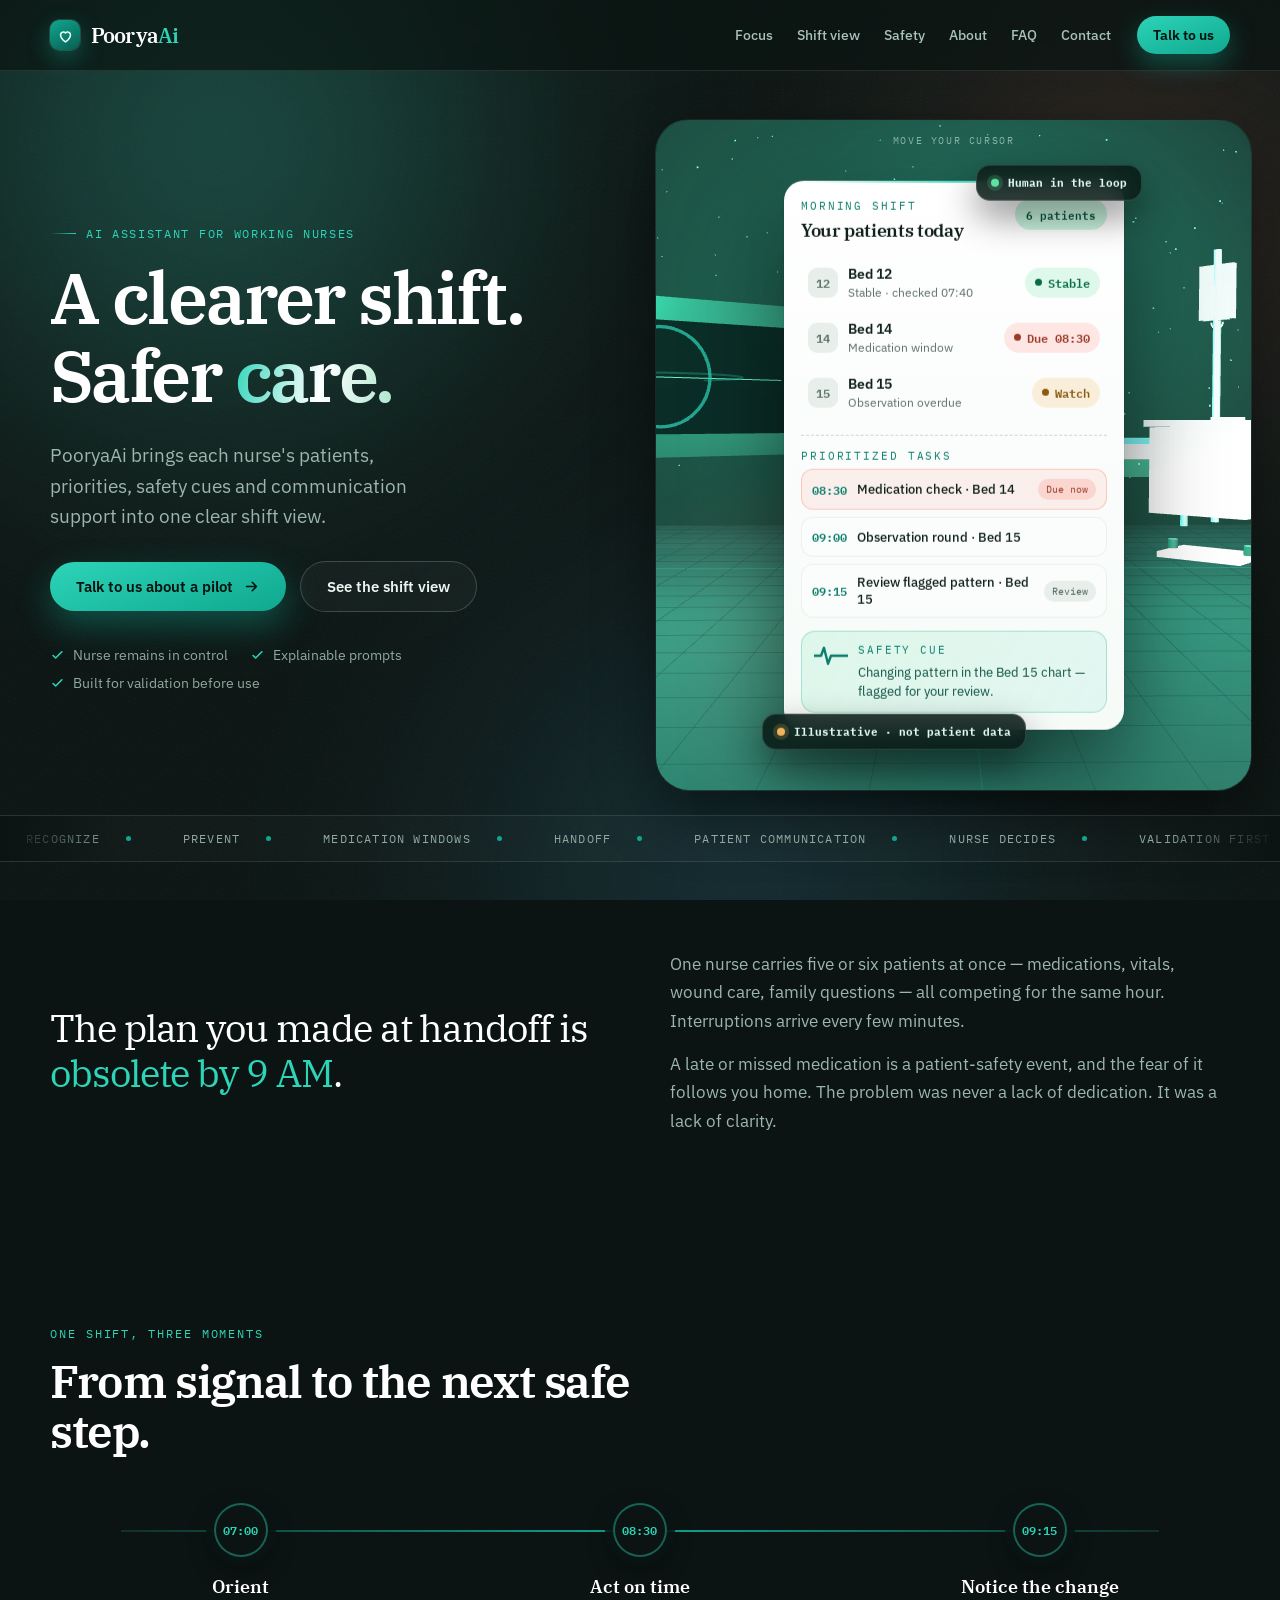
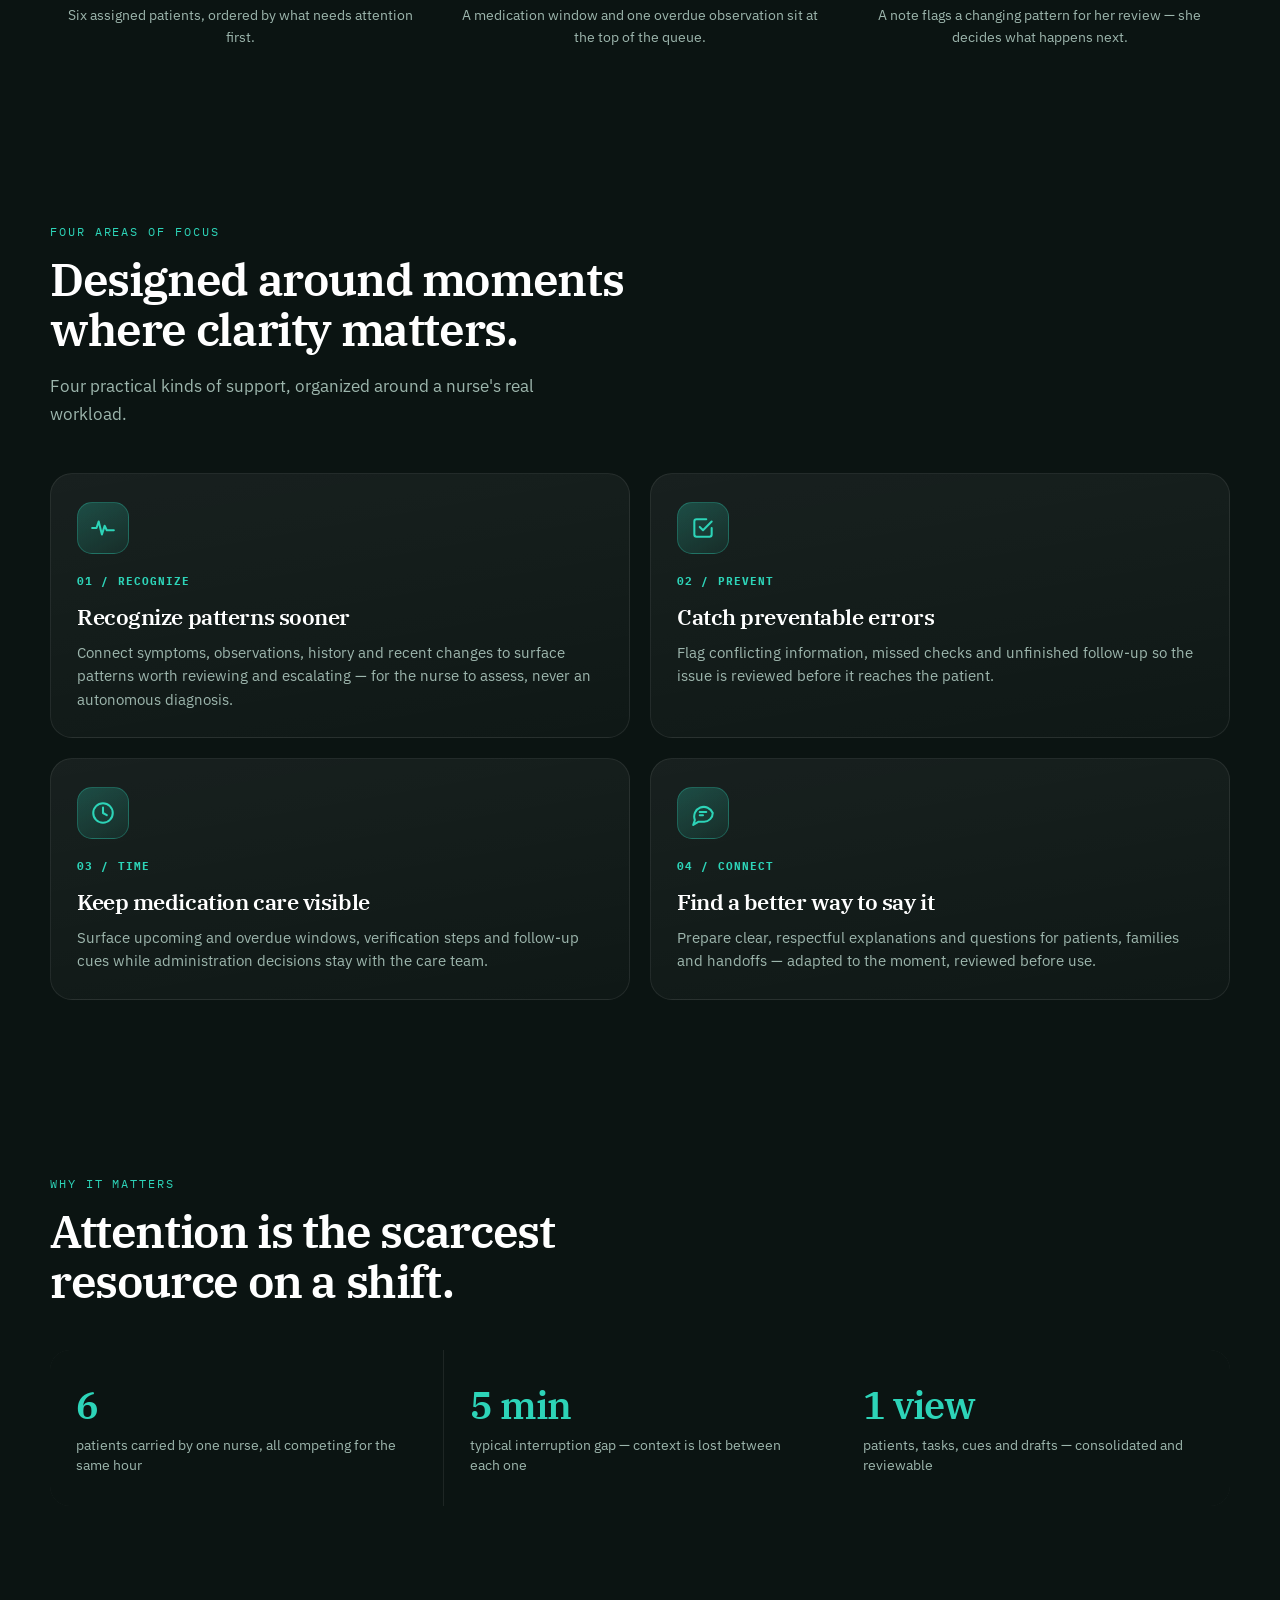
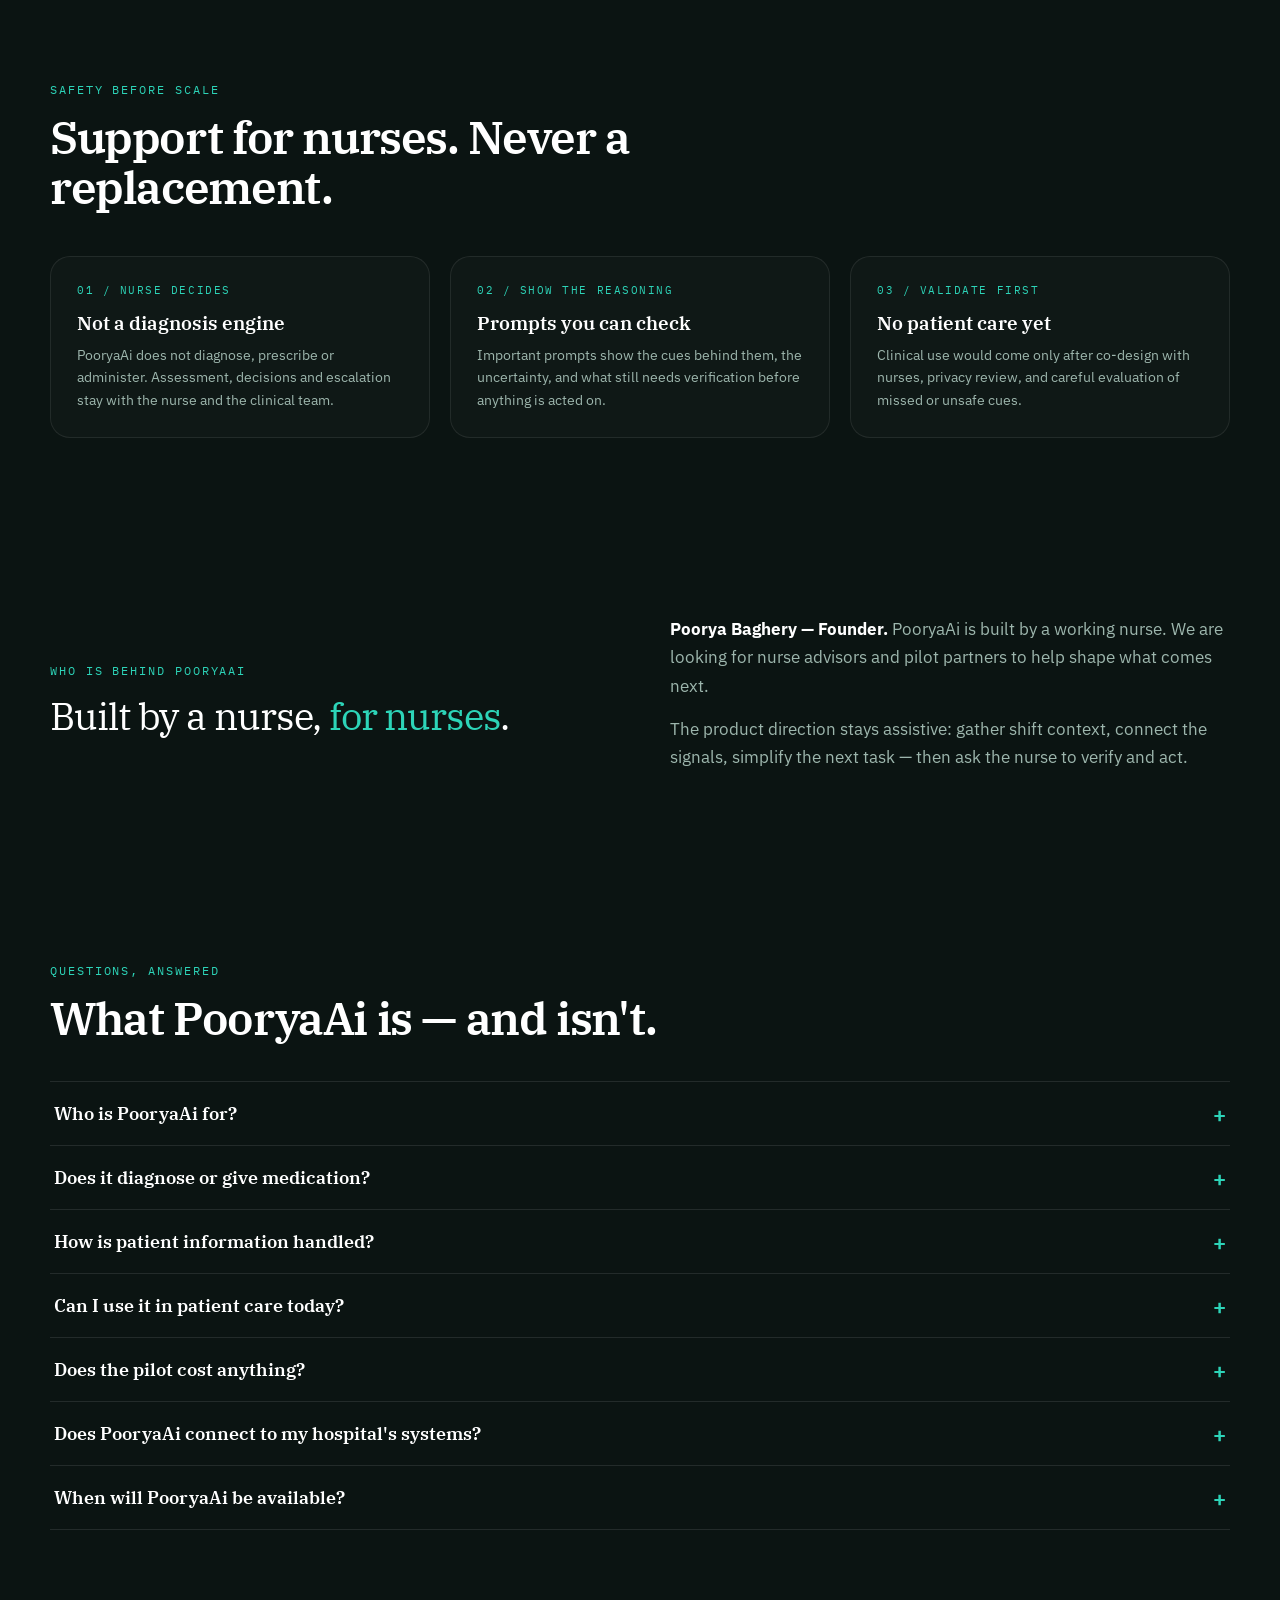
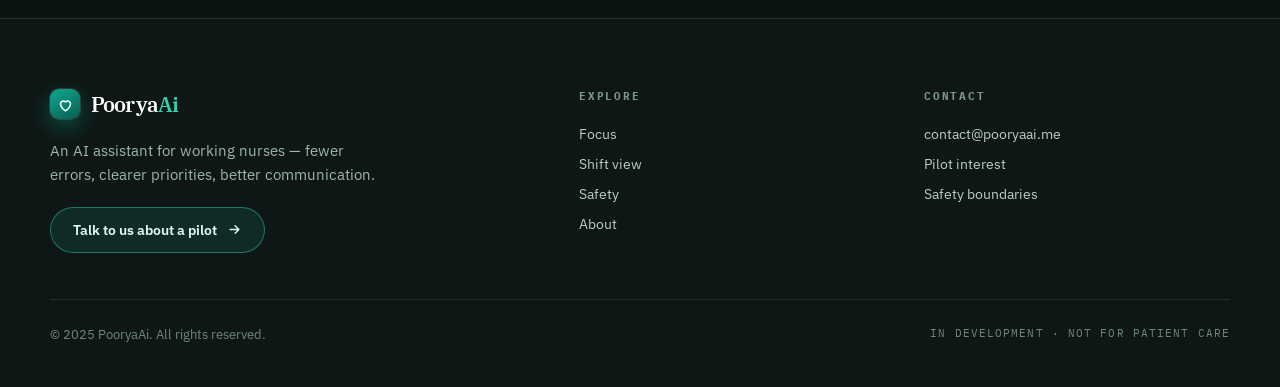
==== commit bdda9488: "Rename pooryaai-index-new.html to index.html" ====
--- a/index.html
+++ b/index.html
@@ -1,931 +1,1193 @@
 <!doctype html>
-<html lang="en">
+<html lang="en" dir="ltr">
 <head>
-  <meta charset="utf-8" />
-  <meta name="viewport" content="width=device-width, initial-scale=1, viewport-fit=cover" />
-  <meta name="color-scheme" content="light dark" />
-  <meta name="theme-color" content="#f3f6f2" media="(prefers-color-scheme: light)" />
-  <meta name="theme-color" content="#0d1513" media="(prefers-color-scheme: dark)" />
-  <meta name="description" content="PooryaAi is a personal AI agent being built for working nurses — shift prioritization, medication timing, disease-pattern cues, and patient communication support. Free pilot, no hospital IT integration needed." />
-  <meta property="og:type" content="website" />
-  <meta property="og:title" content="PooryaAi — Safer nursing, clearer care" />
-  <meta property="og:description" content="PooryaAi is a personal AI agent being built for working nurses — shift prioritization, medication timing, disease-pattern cues, and patient communication support. Free pilot, no hospital IT integration needed." />
-  <meta property="og:url" content="https://pooryaai.me/" />
-  <meta name="twitter:card" content="summary" />
-  <meta name="twitter:title" content="PooryaAi — Safer nursing, clearer care" />
-  <meta name="twitter:description" content="PooryaAi is a personal AI agent being built for working nurses — shift prioritization, medication timing, disease-pattern cues, and patient communication support. Free pilot, no hospital IT integration needed." />
-  <link rel="canonical" href="https://pooryaai.me/" />
-  <script>document.documentElement.className += ' js';</script>
-  <link rel="icon" href="data:image/svg+xml,%3Csvg xmlns='http://www.w3.org/2000/svg' viewBox='0 0 64 64'%3E%3Crect width='64' height='64' rx='14' fill='%23087f71'/%3E%3Cpath d='M32 16v32M16 32h32' stroke='white' stroke-width='9' stroke-linecap='round'/%3E%3C/svg%3E" />
-  <link rel="preconnect" href="https://fonts.googleapis.com" />
-  <link rel="preconnect" href="https://fonts.gstatic.com" crossorigin />
-  <link href="https://fonts.googleapis.com/css2?family=IBM+Plex+Mono:wght@500&family=IBM+Plex+Sans:wght@400;500;600;700&family=IBM+Plex+Serif:wght@500;600&display=swap" rel="stylesheet" />
-  <title>PooryaAi — Safer nursing, clearer care</title>
-  <style>
-    :root {
-      color-scheme: light dark;
-      --page: #f3f6f2;
-      --surface: #ffffff;
-      --surface-2: #e8efea;
-      --ink: #10211c;
-      --muted: #51625c;
-      --line: #cbd7d0;
-      --teal: #087f71;
-      --teal-dark: #075e55;
-      --mint: #c8f3de;
-      --mint-strong: #91dfbd;
-      --coral: #df5b49;
-      --coral-soft: #ffe1da;
-      --amber: #c57b21;
-      --amber-soft: #fff0d6;
-      --shadow: 0 28px 70px rgba(16, 46, 38, .13);
-      --serif: "IBM Plex Serif", Georgia, serif;
-      --sans: "IBM Plex Sans", "Segoe UI", sans-serif;
-      --mono: "IBM Plex Mono", monospace;
-    }
-    @media (prefers-color-scheme: dark) {
-      :root {
-        --page: #0d1513;
-        --surface: #16211d;
-        --surface-2: #202e29;
-        --ink: #f0f7f3;
-        --muted: #acbdb6;
-        --line: #34473f;
-        --teal: #58d3ba;
-        --teal-dark: #b5f2df;
-        --mint: #163c31;
-        --mint-strong: #2e725d;
-        --coral: #ff7b68;
-        --coral-soft: #482722;
-        --amber: #f0b45f;
-        --amber-soft: #3d3020;
-        --shadow: 0 28px 70px rgba(0, 0, 0, .35);
-      }
-    }
-    * { box-sizing: border-box; }
-    html { scroll-behavior: smooth; }
-    body { margin: 0; min-width: 0; background: var(--page); color: var(--ink); font-family: var(--sans); -webkit-font-smoothing: antialiased; }
-    button, a { font: inherit; }
-    button { color: inherit; }
-    a { color: inherit; }
-    :focus-visible { outline: 3px solid var(--coral); outline-offset: 3px; }
-    .site-nav { position: sticky; top: 0; z-index: 10; width: 100%; border-bottom: 1px solid var(--line); background: color-mix(in srgb, var(--page) 93%, transparent); backdrop-filter: blur(12px); -webkit-backdrop-filter: blur(12px); }
-    .nav-inner { width: min(1180px, calc(100% - 40px)); margin: 0 auto; min-height: 72px; display: flex; align-items: center; justify-content: flex-end; gap: 27px; }
-    .site-nav a { color: var(--muted); text-decoration: none; font-size: 14px; font-weight: 600; }
-    .site-nav a:hover { color: var(--ink); }
-    .brand { margin-right: auto; color: var(--ink) !important; font-family: var(--serif); font-size: 21px !important; letter-spacing: -.05em; }
-    .brand-ai { color: var(--teal); }
-    .status { margin-right: auto; display: inline-flex; align-items: center; gap: 8px; color: var(--teal-dark); font-size: 12px; font-family: var(--mono); }
-    .status::before { content: ""; width: 9px; height: 9px; border-radius: 50%; background: var(--teal); box-shadow: 0 0 0 5px color-mix(in srgb, var(--teal) 14%, transparent); }
-    .nav-cta { padding: 9px 14px; border: 1px solid var(--ink); color: var(--ink) !important; border-radius: 4px; }
-    main { overflow: hidden; }
-    .hero { width: min(1180px, calc(100% - 40px)); margin: 0 auto; min-height: 710px; display: grid; grid-template-columns: minmax(0, .92fr) minmax(450px, 1.08fr); align-items: center; gap: 72px; padding: 70px 0 90px; }
-    .eyebrow { display: inline-flex; align-items: center; gap: 10px; margin-bottom: 22px; color: var(--teal-dark); font-family: var(--mono); font-size: 12px; line-height: 1.4; letter-spacing: .04em; }
-    .eyebrow::before { content: ""; width: 30px; height: 1px; background: var(--teal); }
-    h1, h2, h3, p { margin-top: 0; }
-    h1 { margin-bottom: 24px; font-family: var(--serif); font-size: clamp(49px, 6vw, 78px); line-height: .98; letter-spacing: -.045em; font-weight: 600; max-width: 760px; }
-    .hero-copy > p { max-width: 610px; margin-bottom: 30px; color: var(--muted); font-size: clamp(18px, 2vw, 21px); line-height: 1.62; }
-    .actions { display: flex; align-items: center; gap: 14px; flex-wrap: wrap; }
-    .button { display: inline-flex; align-items: center; justify-content: center; min-height: 48px; padding: 0 20px; border: 0; border-radius: 5px; background: var(--teal); color: #fff; font-weight: 700; text-decoration: none; cursor: pointer; transition: background-color .18s ease, transform .18s ease; }
-    .button:hover { background: var(--teal-dark); transform: translateY(-1px); }
-    @media (prefers-color-scheme: dark) { .button { color: #092019; } .button:hover { background: var(--mint-strong); } }
-    .text-link { color: var(--ink); font-size: 15px; font-weight: 700; text-underline-offset: 5px; text-decoration-thickness: 1px; }
-    .trust-line { display: flex; flex-wrap: wrap; gap: 14px 22px; margin: 36px 0 0; padding: 0; list-style: none; color: var(--muted); font-size: 13px; }
-    .trust-line li { display: flex; align-items: center; gap: 8px; }
-    .trust-line svg { width: 15px; height: 15px; color: var(--teal); }
-    .workspace { position: relative; padding: 14px; border: 1px solid var(--line); background: var(--surface-2); box-shadow: var(--shadow); transform: rotate(1deg); }
-    .workspace::before { content: "Safety huddle · concept preview"; position: absolute; right: 18px; top: -29px; color: var(--muted); font-family: var(--mono); font-size: 11px; transform: rotate(-1deg); }
-    .workspace-card { background: var(--surface); padding: 26px; transform: rotate(-1deg); }
-    .workspace-top { display: flex; justify-content: space-between; align-items: center; gap: 14px; padding-bottom: 18px; margin-bottom: 18px; border-bottom: 1px solid var(--line); }
-    .workspace-top strong { font-size: 14px; }
-    .workspace-top span { color: var(--teal-dark); font-family: var(--mono); font-size: 10px; }
-    .patient-row { display: flex; justify-content: space-between; align-items: flex-start; gap: 20px; margin-bottom: 19px; }
-    .patient-row span { display: block; margin-bottom: 5px; color: var(--muted); font-size: 10px; letter-spacing: .08em; text-transform: uppercase; }
-    .patient-row strong { font-size: 17px; }
-    .patient-id { text-align: right; }
-    .id-state { display: inline-flex !important; align-items: center; gap: 7px; padding: 5px 8px; background: var(--mint); color: var(--teal-dark) !important; font-family: var(--mono); letter-spacing: 0 !important; }
-    .id-state::before { content: ""; width: 7px; height: 7px; border-radius: 50%; background: var(--teal); }
-    .care-list { display: grid; gap: 9px; }
-    .care-item { display: grid; grid-template-columns: 43px 1fr auto; gap: 12px; align-items: center; min-height: 64px; padding: 10px 12px; border: 1px solid var(--line); }
-    .time { font-family: var(--mono); font-size: 11px; color: var(--muted); }
-    .care-item strong { display: block; margin-bottom: 2px; font-size: 13px; }
-    .care-item p { margin: 0; color: var(--muted); font-size: 12px; line-height: 1.4; }
-    .tag { padding: 5px 7px; background: var(--surface-2); font-family: var(--mono); font-size: 9px; white-space: nowrap; }
-    .care-item.attention { border-color: color-mix(in srgb, var(--amber) 55%, var(--line)); background: var(--amber-soft); }
-    .care-item.attention .tag { background: color-mix(in srgb, var(--amber) 18%, var(--surface)); color: var(--amber); }
-    .prompt { margin-top: 16px; padding: 14px; border-left: 3px solid var(--teal); background: var(--mint); font-size: 13px; line-height: 1.5; }
-    .prompt span { display: block; margin-bottom: 4px; color: var(--teal-dark); font-family: var(--mono); font-size: 9px; }
-    .proof-band { background: var(--ink); color: var(--page); }
-    .proof-inner { width: min(1180px, calc(100% - 40px)); margin: 0 auto; padding: 27px 0; display: grid; grid-template-columns: 1.25fr repeat(3, 1fr); gap: 22px; align-items: center; }
-    .proof-inner strong { font-family: var(--serif); font-size: 20px; font-weight: 500; }
-    .proof-item { display: flex; align-items: center; gap: 9px; color: color-mix(in srgb, var(--page) 78%, transparent); font-size: 13px; }
-    .proof-item::before { content: ""; width: 7px; height: 7px; border-radius: 50%; background: var(--mint-strong); flex: 0 0 auto; }
-    .section { width: min(1180px, calc(100% - 40px)); margin: 0 auto; padding: 108px 0; }
-    .section-head { max-width: 760px; margin-bottom: 54px; }
-    .section-head h2, .workflow-copy h2 { margin-bottom: 18px; font-family: var(--serif); font-size: clamp(38px, 5vw, 59px); line-height: 1.04; letter-spacing: -.035em; font-weight: 600; }
-    .section-head p, .workflow-copy p { color: var(--muted); font-size: 18px; line-height: 1.65; }
-    .problem-grid { display: grid; grid-template-columns: 1.15fr .85fr; gap: 70px; align-items: end; padding: 46px 0; border-top: 1px solid var(--line); border-bottom: 1px solid var(--line); }
-    .problem-quote { margin: 0; font-family: var(--serif); font-size: clamp(29px, 4vw, 47px); line-height: 1.15; }
-    .problem-copy p { margin: 0; color: var(--muted); font-size: 17px; line-height: 1.7; }
-    .problem-copy p + p { margin-top: 14px; }
-    .capability-grid { display: grid; grid-template-columns: repeat(2, 1fr); border-top: 1px solid var(--line); }
-    .capability { min-height: 285px; padding: 30px 34px 34px 0; border-bottom: 1px solid var(--line); }
-    .capability:nth-child(odd) { border-right: 1px solid var(--line); }
-    .capability:nth-child(even) { padding-left: 34px; }
-    .capability .num { color: var(--teal-dark); font-family: var(--mono); font-size: 11px; }
-    .capability h3 { margin: 50px 0 12px; font-size: 24px; line-height: 1.18; }
-    .capability p { margin: 0; color: var(--muted); line-height: 1.65; }
-    .capability.featured { background: var(--mint); padding-left: 34px; }
-    .workflow { display: grid; grid-template-columns: .78fr 1.22fr; gap: 84px; align-items: start; }
-    .workflow-copy { position: sticky; top: 112px; }
-    .steps { border-top: 1px solid var(--line); }
-    .step { display: grid; grid-template-columns: 54px 1fr; gap: 18px; padding: 29px 0; border-bottom: 1px solid var(--line); }
-    .step-num { width: 42px; height: 42px; display: grid; place-items: center; background: var(--surface-2); color: var(--teal-dark); font-family: var(--mono); font-size: 12px; }
-    .step h3 { margin: 0 0 8px; font-size: 20px; }
-    .step p { margin: 0; color: var(--muted); line-height: 1.6; }
-    .validation { background: var(--ink); color: var(--page); }
-    .validation-inner { width: min(1180px, calc(100% - 40px)); margin: 0 auto; padding: 92px 0; }
-    .validation .eyebrow { color: var(--mint-strong); }
-    .validation .eyebrow::before { background: var(--mint-strong); }
-    .validation h2 { max-width: 760px; margin-bottom: 48px; font-family: var(--serif); font-size: clamp(37px, 5vw, 57px); line-height: 1.05; letter-spacing: -.035em; }
-    .validation-grid { display: grid; grid-template-columns: repeat(3, 1fr); border-top: 1px solid color-mix(in srgb, var(--page) 25%, transparent); }
-    .validation-item { padding: 28px 30px 0 0; }
-    .validation-item + .validation-item { padding-left: 30px; border-left: 1px solid color-mix(in srgb, var(--page) 25%, transparent); }
-    .validation-item span { color: var(--mint-strong); font-family: var(--mono); font-size: 10px; }
-    .validation-item h3 { margin: 28px 0 10px; font-size: 19px; }
-    .validation-item p { margin: 0; color: color-mix(in srgb, var(--page) 72%, transparent); line-height: 1.6; font-size: 15px; }
-    .boundary { background: var(--coral-soft); border-top: 1px solid color-mix(in srgb, var(--coral) 42%, var(--line)); border-bottom: 1px solid color-mix(in srgb, var(--coral) 42%, var(--line)); }
-    .boundary-inner { width: min(1180px, calc(100% - 40px)); margin: 0 auto; padding: 76px 0; display: grid; grid-template-columns: 1fr 1.3fr; gap: 88px; align-items: start; }
-    .boundary h2 { margin: 0; font-family: var(--serif); font-size: clamp(34px, 4vw, 49px); line-height: 1.08; }
-    .boundary-list { display: grid; gap: 20px; }
-    .boundary-item { display: grid; grid-template-columns: 26px 1fr; gap: 13px; }
-    .boundary-item svg { width: 22px; height: 22px; color: var(--coral); }
-    .boundary-item h3 { margin: 0 0 4px; font-size: 17px; }
-    .boundary-item p { margin: 0; color: var(--muted); line-height: 1.55; font-size: 15px; }
-    .final { width: min(1180px, calc(100% - 40px)); margin: 0 auto; padding: 108px 0 52px; }
-    .final-card { position: relative; overflow: hidden; min-height: 420px; display: grid; grid-template-columns: 1fr .72fr; gap: 58px; align-items: center; padding: 66px; background: var(--teal); color: white; }
-    .final-card::after { content: ""; position: absolute; width: 320px; height: 320px; right: -80px; bottom: -140px; border: 70px solid rgba(255,255,255,.13); border-radius: 50%; }
-    .final-card h2 { margin-bottom: 18px; font-family: var(--serif); font-size: clamp(41px, 5vw, 62px); line-height: 1.02; letter-spacing: -.035em; }
-    .final-card p { max-width: 590px; margin-bottom: 28px; color: rgba(255,255,255,.82); font-size: 18px; line-height: 1.6; }
-    .final-card .button { background: #fff; color: #075f56; }
-    .final-note { position: relative; z-index: 1; padding: 28px; border: 1px solid rgba(255,255,255,.35); background: rgba(4, 64, 55, .25); }
-    .final-note span { display: block; margin-bottom: 36px; font-family: var(--mono); font-size: 10px; color: rgba(255,255,255,.72); }
-    .final-note strong { display: block; font-family: var(--serif); font-size: 25px; line-height: 1.28; font-weight: 500; }
-    @media (max-width: 900px) {
-      .site-nav a:not(.nav-cta):not(.brand) { display: none; }
-      .hero { grid-template-columns: 1fr; gap: 78px; min-height: 0; padding-top: 62px; }
-      .workspace { width: min(620px, 94%); margin: 0 auto; }
-      .proof-inner { grid-template-columns: 1fr 1fr; }
-      .proof-inner strong { grid-column: 1 / -1; }
-      .problem-grid { grid-template-columns: 1fr; gap: 28px; }
-      .workflow { grid-template-columns: 1fr; gap: 48px; }
-      .workflow-copy { position: static; }
-      .boundary-inner { grid-template-columns: 1fr; gap: 44px; }
-      .final-card { grid-template-columns: 1fr; }
-    }
-    @media (max-width: 620px) {
-      .hero, .proof-inner, .section, .validation-inner, .boundary-inner, .final { width: min(100% - 28px, 1180px); }
-      .nav-inner { width: min(100% - 28px, 1180px); min-height: 64px; }
-      .status { font-size: 10px; }
-      .nav-cta { padding: 8px 10px; font-size: 12px !important; }
-      .hero { padding: 49px 0 70px; gap: 64px; }
-      h1 { font-size: clamp(45px, 14vw, 60px); }
-      .hero-copy > p { font-size: 17px; }
-      .actions { align-items: stretch; }
-      .actions .button { width: 100%; }
-      .text-link { width: 100%; text-align: center; padding: 8px; }
-      .trust-line { display: grid; gap: 10px; }
-      .workspace { width: 100%; padding: 8px; transform: none; }
-      .workspace::before { top: -26px; right: 2px; transform: none; }
-      .workspace-card { padding: 17px; transform: none; }
-      .patient-row { flex-direction: column; gap: 10px; }
-      .patient-id { text-align: left; }
-      .care-item { grid-template-columns: 40px 1fr; }
-      .care-item .tag { grid-column: 2; justify-self: start; }
-      .proof-inner { grid-template-columns: 1fr; padding: 24px 0; }
-      .proof-inner strong { grid-column: auto; }
-      .section { padding: 80px 0; }
-      .section-head { margin-bottom: 34px; }
-      .capability-grid { grid-template-columns: 1fr; }
-      .capability, .capability:nth-child(even), .capability.featured { min-height: 0; padding: 27px 0; border-right: 0; background: transparent; }
-      .capability h3 { margin-top: 25px; }
-      .validation-inner { padding: 76px 0; }
-      .validation-grid { grid-template-columns: 1fr; }
-      .validation-item, .validation-item + .validation-item { padding: 25px 0; border-left: 0; border-bottom: 1px solid color-mix(in srgb, var(--page) 25%, transparent); }
-      .boundary-inner { padding: 64px 0; }
-      .final { padding-top: 80px; }
-      .final-card { padding: 37px 23px; min-height: 0; gap: 40px; }
-      .final-note { padding: 21px; }
-    }
-    /* Visual nursing layer */
-    body { background-image: radial-gradient(circle at 12px 12px, color-mix(in srgb, var(--teal) 9%, transparent) 1px, transparent 1.4px); background-size: 30px 30px; }
-    .site-nav { border-bottom-color: color-mix(in srgb, var(--teal) 24%, var(--line)); }
-    .hero { grid-template-columns: minmax(0, .84fr) minmax(500px, 1.16fr); gap: 56px; min-height: 760px; }
-    .hero-copy { position: relative; z-index: 2; }
-    .hero-copy::after { content: "+"; position: absolute; left: -56px; bottom: 18px; color: color-mix(in srgb, var(--teal) 22%, transparent); font-family: var(--sans); font-size: 70px; font-weight: 300; line-height: 1; }
-    /* Shift-view product mockup */
-    .care-stage { position: relative; padding: 26px; border: 1px solid color-mix(in srgb, var(--teal) 26%, var(--line)); border-radius: 30px; background: var(--surface); box-shadow: var(--shadow); }
-    .care-stage::before { content: ""; position: absolute; inset: 12px; z-index: -1; border-radius: 22px; background: var(--surface-2); }
-    .shift-ui { position: relative; display: grid; }
-    .shift-ui-head { display: flex; justify-content: space-between; align-items: flex-start; gap: 16px; padding: 4px 4px 18px; border-bottom: 1px solid var(--line); }
-    .shift-ui-kicker { display: block; margin-bottom: 6px; color: var(--teal-dark); font-family: var(--mono); font-size: 10px; letter-spacing: .08em; text-transform: uppercase; }
-    .shift-ui-head strong { font-family: var(--serif); font-size: 24px; letter-spacing: -.02em; }
-    .shift-ui-count { padding: 7px 12px; border-radius: 999px; background: var(--mint); color: var(--teal-dark); font-family: var(--mono); font-size: 11px; white-space: nowrap; }
-    .shift-ui-patients { list-style: none; margin: 0; padding: 4px 0; display: grid; }
-    .shift-ui-patients li { display: grid; grid-template-columns: 46px 1fr auto; gap: 14px; align-items: center; padding: 13px 4px; border-bottom: 1px solid var(--line); }
-    .bed { width: 42px; height: 42px; display: grid; place-items: center; border-radius: 14px; background: var(--surface-2); color: var(--teal-dark); font-family: var(--mono); font-size: 13px; font-weight: 600; }
-    .shift-ui-patients strong { display: block; font-size: 15px; }
-    .shift-ui-patients li > div span { color: var(--muted); font-size: 12.5px; }
-    .pill { display: inline-flex; align-items: center; gap: 7px; padding: 6px 10px; border-radius: 999px; font-family: var(--mono); font-size: 10px; white-space: nowrap; }
-    .pill i { width: 7px; height: 7px; border-radius: 50%; background: currentColor; }
-    .pill.ok { background: var(--mint); color: var(--teal-dark); }
-    .pill.due { background: var(--coral-soft); color: var(--coral); }
-    .pill.watch { background: var(--amber-soft); color: var(--amber); }
-    .shift-ui-tasks { padding: 18px 4px 4px; }
-    .shift-ui-tasks ol { list-style: none; margin: 12px 0 0; padding: 0; display: grid; gap: 8px; }
-    .shift-ui-tasks li { display: grid; grid-template-columns: 52px 1fr auto; gap: 12px; align-items: center; padding: 11px 12px; border: 1px solid var(--line); border-radius: 12px; }
-    .shift-ui-tasks li.now { border-color: color-mix(in srgb, var(--coral) 55%, var(--line)); background: var(--coral-soft); }
-    .shift-ui-tasks time { font-family: var(--mono); font-size: 11px; color: var(--muted); }
-    .shift-ui-tasks p { margin: 0; font-size: 13.5px; font-weight: 600; }
-    .shift-ui-tasks em { font-style: normal; font-family: var(--mono); font-size: 9.5px; padding: 4px 8px; border-radius: 999px; background: var(--surface-2); color: var(--muted); white-space: nowrap; }
-    .shift-ui-tasks li.now em { background: color-mix(in srgb, var(--coral) 18%, var(--surface)); color: var(--coral); }
-    .shift-ui-cue { margin-top: 16px; padding: 16px 18px; border-left: 3px solid var(--teal); border-radius: 0 12px 12px 0; background: var(--mint); }
-    .shift-ui-cue p { margin: 8px 0 0; font-size: 13.5px; line-height: 1.5; }
-    .proof-item { position: relative; min-height: 40px; padding-left: 46px; }
-    .proof-item::before { position: absolute; left: 0; width: 31px; height: 31px; display: grid; place-items: center; border-radius: 9px; background: color-mix(in srgb, var(--mint-strong) 22%, transparent); box-shadow: inset 0 0 0 1px color-mix(in srgb, var(--mint-strong) 35%, transparent); }
-    .proof-item:nth-child(2)::before { content: "Pt"; font-family: var(--mono); font-size: 9px; }
-    .proof-item:nth-child(3)::before { content: "01"; font-family: var(--mono); font-size: 9px; }
-    .proof-item:nth-child(4)::before { content: "!"; font-family: var(--sans); font-size: 15px; }
-    .capability-grid { gap: 16px; border-top: 0; }
-    .capability, .capability:nth-child(even), .capability.featured { position: relative; overflow: hidden; min-height: 360px; padding: 28px; border: 1px solid var(--line); background: var(--surface); }
-    .capability:nth-child(1) { border-radius: 28px 8px 8px 8px; }
-    .capability:nth-child(2) { border-radius: 8px 28px 8px 8px; }
-    .capability:nth-child(3) { border-radius: 8px 8px 8px 28px; }
-    .capability:nth-child(4) { border-radius: 8px 8px 28px 8px; }
-    .capability.featured { background: var(--mint); }
-    .capability .num { position: relative; z-index: 2; }
-    .capability h3 { position: relative; z-index: 2; margin: 24px 0 12px; font-family: var(--serif); font-size: 27px; }
-    .capability p { position: relative; z-index: 2; max-width: 460px; }
-    .cap-visual { position: relative; height: 112px; margin: 22px 0 0; overflow: hidden; border-bottom: 1px solid color-mix(in srgb, var(--teal) 22%, var(--line)); }
-    .cap-visual svg { width: 100%; height: 100%; }
-    .cap-visual .v-line { fill: none; stroke: var(--teal); stroke-width: 3.5; stroke-linecap: round; stroke-linejoin: round; }
-    .cap-visual .v-muted { fill: none; stroke: var(--muted); stroke-width: 2.5; stroke-linecap: round; stroke-linejoin: round; }
-    .cap-visual .v-fill { fill: color-mix(in srgb, var(--teal) 13%, var(--surface)); stroke: color-mix(in srgb, var(--teal) 45%, var(--line)); stroke-width: 2; }
-    .cap-visual .v-coral { fill: var(--coral-soft); stroke: var(--coral); stroke-width: 2; }
-    .cap-visual .v-amber { fill: var(--amber-soft); stroke: var(--amber); stroke-width: 2; }
-    .workflow { position: relative; }
-    .steps { position: relative; border-top: 0; padding: 12px 28px; border: 1px solid var(--line); border-radius: 8px 34px 8px 34px; background: var(--surface); box-shadow: 0 18px 50px rgba(16,46,38,.07); }
-    .steps::before { content: ""; position: absolute; left: 48px; top: 52px; bottom: 52px; width: 2px; background: repeating-linear-gradient(to bottom, var(--mint-strong) 0 7px, transparent 7px 13px); }
-    .step { position: relative; z-index: 1; grid-template-columns: 42px 1fr; padding: 27px 0; }
-    .step-num { border-radius: 50%; background: var(--mint); box-shadow: 0 0 0 7px var(--surface); }
-    .validation { position: relative; overflow: hidden; }
-    .validation::after { content: "+"; position: absolute; right: 6vw; top: 22px; color: color-mix(in srgb, var(--mint-strong) 15%, transparent); font-size: 180px; font-weight: 300; line-height: 1; }
-    .validation-item { position: relative; }
-    .validation-item::after { content: ""; display: block; width: 42px; height: 5px; margin-top: 24px; border-radius: 99px; background: var(--mint-strong); opacity: .7; }
-    .boundary { position: relative; }
-    .boundary::after { content: ""; position: absolute; left: 8%; bottom: -24px; width: 84px; height: 84px; border: 18px solid color-mix(in srgb, var(--coral) 18%, transparent); border-radius: 50%; }
-    .final-card { border-radius: 8px 42px 8px 42px; }
-    @media (prefers-color-scheme: dark) {
-      .steps { box-shadow: 0 15px 30px rgba(0,0,0,.25); }
-    }
-    @media (max-width: 900px) {
-      .hero { grid-template-columns: 1fr; }
-      .care-stage { width: min(560px, 96%); margin: 0 auto; }
-      .hero-copy::after { display: none; }
-    }
-    @media (max-width: 620px) {
-      body { background-size: 24px 24px; }
-      .care-stage { width: 100%; padding: 18px; border-radius: 22px; } .stage-3d .shift-ui { padding: 18px 16px; } .shift-ui-head strong { font-size: 21px; } .shift-ui-patients li { grid-template-columns: 40px 1fr auto; gap: 10px; padding: 11px 2px; } .bed { width: 38px; height: 38px; border-radius: 12px; font-size: 12px; } .shift-ui-patients strong { font-size: 14px; } .shift-ui-patients li > div span { font-size: 11.5px; white-space: nowrap; } .pill { padding: 5px 9px; font-size: 9.5px; } .shift-ui-tasks li { grid-template-columns: 46px 1fr auto; gap: 10px; padding: 10px; } .shift-ui-tasks p { font-size: 12.5px; } .shift-ui-cue { padding: 14px 15px; } .shift-ui-cue p { font-size: 12.5px; }
-      
-      
-      .care-stage::before { inset: 8px; border-radius: 16px; }
-      .proof-item { padding-left: 44px; }
-      .capability-grid { gap: 12px; }
-      .capability, .capability:nth-child(even), .capability.featured { padding: 24px; border-right: 1px solid var(--line); background: var(--surface); }
-      .capability.featured { background: var(--mint); }
-      .capability:nth-child(n) { border-radius: 18px 6px 18px 6px; }
-      .capability h3 { margin-top: 20px; }
-      .steps { padding: 8px 18px; border-radius: 8px 24px 8px 24px; }
-      .steps::before { left: 38px; }
-      .validation::after { font-size: 110px; right: -8px; }
-      .final-card { border-radius: 8px 28px 8px 28px; }
-    }
-    /* Detailed product information */
-    .shift-map { display: grid; grid-template-columns: .72fr 1.28fr; gap: 76px; align-items: start; }
-    .shift-intro { position: sticky; top: 112px; }
-    .shift-intro h2, .scope-head h2, .faq-head h2 { margin-bottom: 18px; font-family: var(--serif); font-size: clamp(38px, 5vw, 59px); line-height: 1.04; letter-spacing: -.035em; font-weight: 600; }
-    .shift-intro p, .scope-head p, .faq-head p { color: var(--muted); font-size: 18px; line-height: 1.65; }
-    .moment-list { border-top: 1px solid var(--line); }
-    .moment { display: grid; grid-template-columns: 88px 1fr; gap: 24px; padding: 27px 0; border-bottom: 1px solid var(--line); }
-    .moment time { color: var(--teal-dark); font-family: var(--mono); font-size: 10px; letter-spacing: .04em; }
-    .moment h3 { margin: 0 0 7px; font-size: 19px; }
-    .moment p { margin: 0; color: var(--muted); line-height: 1.62; }
-    .scope { background: var(--surface-2); border-top: 1px solid var(--line); border-bottom: 1px solid var(--line); }
-    .scope-inner { width: min(1180px, calc(100% - 40px)); margin: 0 auto; padding: 96px 0; }
-    .scope-head { max-width: 760px; margin-bottom: 46px; }
-    .scope-grid { display: grid; grid-template-columns: repeat(3, 1fr); border-top: 1px solid var(--line); border-bottom: 1px solid var(--line); }
-    .scope-card { padding: 30px 30px 34px 0; }
-    .scope-card + .scope-card { padding-left: 30px; border-left: 1px solid var(--line); }
-    .scope-card span { color: var(--teal-dark); font-family: var(--mono); font-size: 10px; }
-    .scope-card h3 { margin: 30px 0 12px; font-family: var(--serif); font-size: 24px; line-height: 1.2; }
-    .scope-card p { margin: 0; color: var(--muted); line-height: 1.62; }
-    .scope-card ul { display: grid; gap: 10px; margin: 20px 0 0; padding: 0; list-style: none; }
-    .scope-card li { position: relative; padding-left: 18px; font-size: 14px; line-height: 1.45; }
-    .scope-card li::before { content: ""; position: absolute; left: 0; top: .52em; width: 7px; height: 7px; background: var(--teal); border-radius: 50%; }
-    .pilot-strip { display: grid; grid-template-columns: .8fr 1.2fr; gap: 54px; align-items: start; margin-top: 44px; padding: 32px; background: var(--surface); border: 1px solid var(--line); }
-    .pilot-strip h3 { margin: 0; font-family: var(--serif); font-size: 27px; line-height: 1.2; }
-    .pilot-strip p { margin: 0; color: var(--muted); line-height: 1.65; }
-    .pilot-strip strong { color: var(--ink); }
-    .faq { display: grid; grid-template-columns: .72fr 1.28fr; gap: 76px; align-items: start; }
-    .faq-head { position: sticky; top: 112px; }
-    .faq-list { border-top: 1px solid var(--line); }
-    .faq-list details { border-bottom: 1px solid var(--line); }
-    .faq-list summary { position: relative; cursor: pointer; padding: 24px 46px 24px 0; font-size: 18px; font-weight: 700; list-style: none; }
-    .faq-list summary::-webkit-details-marker { display: none; }
-    .faq-list summary::after { content: "+"; position: absolute; right: 8px; top: 20px; color: var(--teal-dark); font-family: var(--mono); font-size: 24px; font-weight: 400; }
-    .faq-list details[open] summary::after { content: "−"; }
-    .faq-list details p { max-width: 720px; margin: -4px 42px 24px 0; color: var(--muted); line-height: 1.65; }
-    @media (max-width: 900px) {
-      .shift-map, .faq { grid-template-columns: 1fr; gap: 42px; }
-      .shift-intro, .faq-head { position: static; }
-      .scope-grid { grid-template-columns: 1fr; }
-      .scope-card, .scope-card + .scope-card { padding: 28px 0; border-left: 0; border-bottom: 1px solid var(--line); }
-      .scope-card:last-child { border-bottom: 0; }
-      .pilot-strip { grid-template-columns: 1fr; gap: 18px; }
-    }
-    @media (max-width: 620px) {
-      .scope-inner { width: min(100% - 28px, 1180px); padding: 74px 0; }
-      .moment { grid-template-columns: 1fr; gap: 8px; }
-      .pilot-strip { padding: 24px; }
-      .faq-list summary { font-size: 17px; }
-    }
-    @media (prefers-reduced-motion: reduce) { html { scroll-behavior: auto; } *, *::before, *::after { transition-duration: .01ms !important; animation-duration: .01ms !important; } }
-    /* Motion: scroll reveal, live cues, nav feedback */
-    @media (prefers-reduced-motion: no-preference) {
-      .js .reveal { opacity: 0; transform: translateY(26px); transition: opacity .65s ease, transform .65s cubic-bezier(.2,.7,.2,1); }
-      .js .reveal.in { opacity: 1; transform: translateY(0); }
-      .js .reveal.in.lift:hover { transform: translateY(-5px); transition-duration: .25s; }
-      .lift { transition: box-shadow .25s ease; }
-      .lift:hover { box-shadow: 0 22px 55px rgba(16,46,38,.14); }
-      @keyframes soft-ping { 0%, 100% { box-shadow: 0 0 0 0 color-mix(in srgb, var(--coral) 38%, transparent); } 50% { box-shadow: 0 0 0 7px transparent; } }
-      .shift-ui-tasks li.now em { animation: soft-ping 2.4s ease-in-out infinite; }
-      .site-nav { transition: box-shadow .3s ease; }
-      .site-nav.scrolled { box-shadow: 0 12px 32px rgba(16,46,38,.10); }
-      .site-nav a:not(.nav-cta):not(.brand) { position: relative; }
-      .site-nav a:not(.nav-cta):not(.brand)::after { content: ""; position: absolute; left: 0; right: 100%; bottom: -5px; height: 2px; border-radius: 2px; background: var(--teal); transition: right .28s ease; }
-      .site-nav a:not(.nav-cta):not(.brand):hover::after { right: 0; }
-    }
-    /* Ambient ideas from the concept file: aurora, word shine, conic border, spotlight */
-    .aurora { position: fixed; inset: 0; z-index: 0; overflow: hidden; pointer-events: none; }
-    .aurora i { position: absolute; width: 44vmax; height: 44vmax; border-radius: 50%; filter: blur(90px); }
-    .aurora i:nth-child(1) { background: color-mix(in srgb, var(--teal) 30%, transparent); top: -16vmax; left: -10vmax; opacity: .5; animation: drift 24s ease-in-out infinite alternate; }
-    .aurora i:nth-child(2) { background: color-mix(in srgb, var(--mint-strong) 32%, transparent); bottom: -22vmax; right: -12vmax; opacity: .45; animation: drift 30s ease-in-out infinite alternate; }
-    .aurora i:nth-child(3) { background: color-mix(in srgb, var(--coral) 20%, transparent); top: 32%; left: 38%; width: 26vmax; height: 26vmax; opacity: .35; animation: drift 36s ease-in-out infinite alternate; }
-    @keyframes drift { to { transform: translate(6vmax, 8vmax) scale(1.12); } }
-    main { position: relative; z-index: 1; }
-    .js h1 span { display: inline-block; opacity: 0; filter: blur(10px); transform: translateY(24px); animation: word-in .8s cubic-bezier(.2,.7,.2,1) forwards; animation-delay: calc(.35s + var(--i) * .09s); }
-    .js h1 span.g { background: linear-gradient(100deg, var(--teal), var(--mint-strong), var(--teal)); background-size: 250% 100%; -webkit-background-clip: text; background-clip: text; color: transparent; animation: word-in .8s cubic-bezier(.2,.7,.2,1) forwards, shine 6s linear infinite; animation-delay: calc(.35s + var(--i) * .09s), 1.4s; }
-    .hero-copy > h1 { animation: none; }
-    @keyframes word-in { to { opacity: 1; filter: blur(0); transform: none; } }
-    @keyframes shine { to { background-position: -250% 0; } }
-    .button { background: linear-gradient(120deg, var(--teal), var(--teal-dark) 75%); background-size: 180% 100%; }
-    .button:hover { background-position: 100% 0; }
-    .capability::before { content: ""; position: absolute; inset: 0; z-index: 1; background: radial-gradient(380px circle at var(--x, 50%) var(--y, 0%), color-mix(in srgb, var(--teal) 18%, transparent), transparent 62%); opacity: 0; transition: opacity .35s ease; pointer-events: none; }
-    .capability:hover::before { opacity: 1; }
-    @property --ang { syntax: "<angle>"; initial-value: 0deg; inherits: false; }
-    .care-stage::after { content: ""; position: absolute; inset: -1px; border-radius: 31px; padding: 1.5px; background: conic-gradient(from var(--ang, 0deg), transparent 55%, color-mix(in srgb, var(--teal) 60%, transparent), color-mix(in srgb, var(--mint-strong) 60%, transparent), transparent 82%); -webkit-mask: linear-gradient(#000 0 0) content-box, linear-gradient(#000 0 0); -webkit-mask-composite: xor; mask-composite: exclude; animation: rot 7s linear infinite; pointer-events: none; }
-    @keyframes rot { to { --ang: 360deg; } }
-    .faq-list summary::after { display: grid; place-items: center; width: 32px; height: 32px; border: 1px solid var(--line); border-radius: 50%; top: 18px; transition: transform .35s cubic-bezier(.2,.7,.2,1), background-color .3s ease; }
-    .faq-list details[open] summary::after { content: "+"; transform: rotate(135deg); background: var(--mint); }
-    .final-card { background: radial-gradient(ellipse at 50% -10%, rgba(255,255,255,.22), transparent 55%), var(--teal); }
-    @media (prefers-reduced-motion: reduce) {
-      .js h1 span { animation: none; opacity: 1; filter: none; transform: none; }
-      .aurora i { animation: none; }
-    }
-    ::selection { background: var(--teal); color: #fff; }
-    section[id] { scroll-margin-top: 92px; }
-    @media (prefers-reduced-motion: no-preference) {
-      @keyframes rise { from { opacity: 0; transform: translateY(18px); } to { opacity: 1; transform: none; } }
-      @keyframes bob { 0%, 100% { transform: translateY(0); } 50% { transform: translateY(-7px); } }
-      @keyframes pulse-dot { 0%, 100% { box-shadow: 0 0 0 5px color-mix(in srgb, var(--teal) 14%, transparent); } 50% { box-shadow: 0 0 0 9px color-mix(in srgb, var(--teal) 5%, transparent); } }
-      .hero-copy > * { animation: rise .7s cubic-bezier(.2,.7,.2,1) both; }
-      .hero-copy > *:nth-child(2) { animation-delay: .08s; }
-      .hero-copy > *:nth-child(3) { animation-delay: .16s; }
-      .hero-copy > *:nth-child(4) { animation-delay: .24s; }
-      .hero-copy > *:nth-child(5) { animation-delay: .32s; }
-      .care-stage { animation: rise .8s cubic-bezier(.2,.7,.2,1) .15s both; }
-      .status::before { animation: pulse-dot 2.6s ease-in-out infinite; }
-    }
-    /* Shift example strip */
-    .example { border-top: 1px solid var(--line); border-bottom: 1px solid var(--line); background: var(--surface); }
-    .example-inner { width: min(1180px, calc(100% - 40px)); margin: 0 auto; padding: 36px 0; }
-    .example-label { display: inline-block; margin-bottom: 16px; padding: 6px 10px; background: var(--amber-soft); color: var(--amber); font-family: var(--mono); font-size: 10px; letter-spacing: .06em; }
-    .example-lines { display: grid; gap: 12px; max-width: 880px; }
-    .example-lines p { margin: 0; font-family: var(--serif); font-size: clamp(17px, 2.2vw, 22px); line-height: 1.45; }
-    .example-lines time { margin-right: 12px; color: var(--teal-dark); font-family: var(--mono); font-size: 12px; }
-    /* About */
-    .about-grid { display: grid; grid-template-columns: .72fr 1.28fr; gap: 76px; align-items: start; }
-    .about-card { padding: 36px; border: 1px solid var(--line); background: var(--surface); }
-    .about-card strong { display: block; margin-bottom: 6px; font-family: var(--serif); font-size: 27px; letter-spacing: -.02em; }
-    .about-card > span { color: var(--teal-dark); font-family: var(--mono); font-size: 11px; letter-spacing: .06em; }
-    .about-card p { margin: 16px 0 0; color: var(--muted); line-height: 1.65; }
-    /* Privacy */
-    .section.slim { padding: 64px 0; }
-    .privacy { padding: 32px 36px; border: 1px solid var(--line); background: var(--surface); }
-    .privacy h2 { margin: 0 0 12px; font-size: 23px; }
-    .privacy p { max-width: 780px; margin: 0 0 10px; color: var(--muted); line-height: 1.62; }
-    .privacy p:last-child { margin-bottom: 0; }
-    .privacy a { color: var(--teal-dark); font-weight: 600; }
-    /* Contact */
-    .contact-wrap { width: min(1180px, calc(100% - 40px)); margin: 0 auto; padding: 40px 0 96px; }
-    .contact-card { display: grid; grid-template-columns: 1.1fr .9fr; gap: 60px; align-items: center; padding: 60px; border: 1px solid var(--line); background: var(--surface); }
-    .contact-card h2 { margin-bottom: 16px; font-family: var(--serif); font-size: clamp(34px, 4vw, 50px); line-height: 1.05; letter-spacing: -.03em; font-weight: 600; }
-    .contact-card p { margin: 0; color: var(--muted); font-size: 17px; line-height: 1.65; }
-    .contact-email .button { width: 100%; }
-    .contact-email .plain { display: block; margin-top: 18px; color: var(--muted); font-family: var(--mono); font-size: 15px; text-align: center; }
-    @media (max-width: 900px) {
-      .about-grid { grid-template-columns: 1fr; gap: 42px; }
-      .contact-card { grid-template-columns: 1fr; gap: 36px; padding: 44px 32px; }
-    }
-    @media (max-width: 620px) {
-      .example-inner { width: min(100% - 28px, 1180px); }
-      .contact-wrap { width: min(100% - 28px, 1180px); padding: 32px 0 72px; }
-      .contact-card { padding: 36px 24px; }
-      .privacy { padding: 26px 24px; }
-      .about-card { padding: 28px 24px; }
-    }
-    /* Proper footer */
-    .site-footer { border-top: 1px solid var(--line); background: var(--surface-2); }
-    .footer-inner { width: min(1180px, calc(100% - 40px)); margin: 0 auto; padding: 60px 0 32px; }
-    .footer-grid { display: grid; grid-template-columns: 1.35fr 1fr 1fr; gap: 48px; padding-bottom: 42px; border-bottom: 1px solid var(--line); }
-    .footer-brand strong { font-family: var(--serif); font-size: 26px; letter-spacing: -.02em; }
-    .footer-brand p { max-width: 340px; margin: 12px 0 0; color: var(--muted); font-size: 15px; line-height: 1.6; }
-    .footer-label { display: block; margin-bottom: 14px; color: var(--teal-dark); font-family: var(--mono); font-size: 10px; letter-spacing: .08em; }
-    .footer-contact a { color: var(--ink); font-size: 19px; font-weight: 600; text-decoration: none; border-bottom: 1px solid color-mix(in srgb, var(--teal) 55%, transparent); }
-    .footer-contact a:hover { color: var(--teal-dark); }
-    .footer-nav { display: grid; gap: 10px; align-content: start; }
-    .footer-nav a { color: var(--muted); font-size: 15px; text-decoration: none; }
-    .footer-nav a:hover { color: var(--ink); }
-    .footer-base { display: flex; justify-content: space-between; gap: 16px; flex-wrap: wrap; padding-top: 26px; color: var(--muted); font-size: 13px; }
-    @media (max-width: 900px) { .footer-grid { grid-template-columns: 1fr 1fr; } }
-    @media (max-width: 620px) {
-      .footer-inner { width: min(100% - 28px, 1180px); }
-      .footer-grid { grid-template-columns: 1fr; gap: 32px; }
-      .footer-base { flex-direction: column; align-items: flex-start; }
-    }
-    /* 3D hero stage */
-    .care-stage.stage-3d { padding: 0; overflow: hidden; background: #0b1412; border-color: rgba(45,212,184,.25);
-      min-height: 0; display: block; perspective: 1200px; transform: none; }
-    .care-stage.stage-3d::before, .care-stage.stage-3d::after { display: none; }
-    .stage-3d-bg { position: absolute; inset: 0; }
-    .stage-3d-bg canvas { display: block; width: 100%; height: 100%; }
-    .stage-3d .tilt { position: relative; z-index: 2; width: min(400px, 86%); margin: 0 auto; padding: 36px 0; transform-style: preserve-3d; will-change: transform; }
-    .stage-3d .shift-ui { background: var(--surface); border-radius: 18px; padding: 22px;
-      box-shadow: 0 2px 6px rgba(0,0,0,.35), 0 18px 44px rgba(0,0,0,.5), 0 44px 90px rgba(0,0,0,.4); }
-    @media (max-width: 620px) {
-      .care-stage.stage-3d { min-height: 0; }
-    }
-  </style>
+<meta charset="utf-8" />
+<meta name="viewport" content="width=device-width, initial-scale=1, viewport-fit=cover" />
+<meta name="color-scheme" content="light dark" />
+<meta name="theme-color" content="#0b1412" />
+<link rel="canonical" href="https://pooryaai.me/" />
+<link rel="icon" href="data:image/svg+xml,%3Csvg xmlns='http://www.w3.org/2000/svg' viewBox='0 0 64 64'%3E%3Crect width='64' height='64' rx='14' fill='%23087f71'/%3E%3Cpath d='M32 16v32M16 32h32' stroke='white' stroke-width='9' stroke-linecap='round'/%3E%3C/svg%3E" />
+<meta name="description" content="PooryaAi — an AI assistant for working nurses: one clear shift view of patients, priorities, safety cues and communication support." />
+<title>PooryaAi — A clearer shift. Safer care.</title>
+<link rel="preconnect" href="https://fonts.googleapis.com" />
+<link rel="preconnect" href="https://fonts.gstatic.com" crossorigin />
+<link href="https://fonts.googleapis.com/css2?family=IBM+Plex+Mono:wght@400;500;600&family=IBM+Plex+Sans:wght@400;500;600;700&family=IBM+Plex+Serif:wght@500;600;700&display=swap" rel="stylesheet" />
+<style>
+:root{
+  --page:#0b1412; --ink-inv:#eaf5f0; --muted:#9db6ad;
+  --teal:#0fa88f; --teal-glow:#2dd4b8; --mint-strong:#91dfbd;
+  --ok:#5fe3a1; --amber:#f0b45f; --coral:#ff7b68;
+  --line:rgba(255,255,255,.1);
+  --shadow-lg:0 40px 90px rgba(0,0,0,.55);
+  --serif:"IBM Plex Serif",Georgia,serif; --sans:"IBM Plex Sans","Segoe UI",sans-serif; --mono:"IBM Plex Mono",ui-monospace,monospace;
+}
+*{box-sizing:border-box}
+html{scroll-behavior:smooth}
+@media (prefers-reduced-motion: reduce){html{scroll-behavior:auto}}
+body{margin:0;background:var(--page);color:var(--ink-inv);font-family:var(--sans);-webkit-font-smoothing:antialiased;overflow-x:hidden}
+a{color:inherit}
+:focus-visible{outline:3px solid var(--teal-glow);outline-offset:3px;border-radius:6px}
+.skip-link{position:absolute;left:-9999px;top:0;z-index:100;padding:12px 18px;background:var(--teal-glow);color:#04120f;font-weight:600;border-radius:0 0 12px 0}
+.skip-link:focus{left:0}
+::selection{background:var(--teal);color:#04120f}
+
+/* ---------- animated atmosphere ---------- */
+.atmo{position:fixed;inset:0;z-index:0;pointer-events:none;overflow:hidden;background:var(--page)}
+.aurora{position:absolute;border-radius:50%;filter:blur(90px);mix-blend-mode:screen;opacity:.75}
+.a1{width:70vw;height:70vw;left:-18vw;top:-24vw;background:radial-gradient(circle,rgba(47,212,184,.42),transparent 66%);animation:drift1 26s ease-in-out infinite}
+.a2{width:56vw;height:56vw;right:-16vw;top:-10vw;background:radial-gradient(circle,rgba(255,123,104,.24),transparent 66%);animation:drift2 32s ease-in-out infinite}
+.a3{width:64vw;height:64vw;left:26vw;bottom:-30vw;background:radial-gradient(circle,rgba(56,189,248,.22),transparent 68%);animation:drift3 38s ease-in-out infinite}
+@keyframes drift1{0%,100%{transform:translate3d(0,0,0) scale(1)}33%{transform:translate3d(14vw,8vh,0) scale(1.12)}66%{transform:translate3d(-6vw,16vh,0) scale(.94)}}
+@keyframes drift2{0%,100%{transform:translate3d(0,0,0) scale(1)}40%{transform:translate3d(-12vw,10vh,0) scale(1.08)}70%{transform:translate3d(6vw,-6vh,0) scale(1.16)}}
+@keyframes drift3{0%,100%{transform:translate3d(0,0,0) scale(1)}50%{transform:translate3d(-10vw,-12vh,0) scale(1.2)}}
+.grid-veil{position:fixed;inset:0;z-index:0;pointer-events:none;opacity:.42;
+  background-image:linear-gradient(rgba(255,255,255,.03) 1px,transparent 1px),linear-gradient(90deg,rgba(255,255,255,.03) 1px,transparent 1px);
+  background-size:46px 46px;
+  mask-image:radial-gradient(1000px 700px at 50% 0%,#000,transparent 78%);
+  -webkit-mask-image:radial-gradient(1000px 700px at 50% 0%,#000,transparent 78%)}
+.noise{position:fixed;inset:0;z-index:0;pointer-events:none;opacity:.05;
+  background-image:url("data:image/svg+xml,%3Csvg xmlns='http://www.w3.org/2000/svg' width='120' height='120'%3E%3Cfilter id='n'%3E%3CfeTurbulence type='fractalNoise' baseFrequency='.85' numOctaves='3'/%3E%3C/filter%3E%3Crect width='120' height='120' filter='url(%23n)'/%3E%3C/svg%3E")}
+main{position:relative;z-index:1}
+.wrap{width:min(1180px,calc(100% - 40px));margin:0 auto}
+
+/* ---------- custom cursor glow ---------- */
+.cursor-glow{position:fixed;top:0;left:0;width:520px;height:520px;margin:-260px 0 0 -260px;border-radius:50%;
+  background:radial-gradient(circle,rgba(47,212,184,.13),transparent 62%);pointer-events:none;z-index:2;
+  transform:translate3d(-100vw,-100vh,0);transition:opacity .4s;opacity:0}
+body.has-cursor .cursor-glow{opacity:1}
+
+/* ---------- NAV ---------- */
+.site-nav{position:sticky;top:0;z-index:40;backdrop-filter:blur(14px);-webkit-backdrop-filter:blur(14px);
+  background:rgba(11,20,18,.7);border-bottom:1px solid var(--line);transition:background .3s,box-shadow .3s}
+.site-nav.scrolled{background:rgba(11,20,18,.94);box-shadow:0 12px 40px rgba(0,0,0,.5)}
+.nav-inner{width:min(1180px,calc(100% - 40px));margin:0 auto;min-height:70px;display:flex;align-items:center;gap:26px}
+.brand{display:inline-flex;align-items:center;gap:11px;text-decoration:none;font-family:var(--serif);font-size:21px;letter-spacing:-.04em;color:#fff}
+.brand-mark{width:30px;height:30px;border-radius:9px;display:grid;place-items:center;
+  background:linear-gradient(150deg,var(--teal),#0a5d51);box-shadow:0 0 0 1px rgba(255,255,255,.12),0 8px 22px rgba(15,168,143,.4)}
+.brand-mark svg{width:17px;height:17px;stroke:#eafff9;fill:none;stroke-width:2.2;stroke-linecap:round;stroke-linejoin:round}
+.brand b{font-weight:600}.brand i{font-style:normal;color:var(--teal-glow);font-weight:600}
+.nav-links{margin-inline-start:auto;display:flex;gap:24px}
+.nav-links a{position:relative;font-size:14px;font-weight:500;color:#a8c2b9;text-decoration:none;transition:color .2s}
+.nav-links a::after{content:"";position:absolute;left:0;right:100%;bottom:-5px;height:2px;border-radius:2px;
+  background:linear-gradient(90deg,var(--teal-glow),var(--mint-strong));transition:right .32s cubic-bezier(.16,.84,.24,1)}
+.nav-links a:hover{color:#fff}.nav-links a:hover::after{right:0}
+.nav-cta{padding:10px 16px;border-radius:999px;text-decoration:none;font-size:13.5px;font-weight:600;
+  color:#04120f;background:linear-gradient(160deg,var(--teal-glow),var(--teal));box-shadow:0 10px 26px rgba(15,168,143,.4);transition:transform .18s,box-shadow .18s}
+.nav-cta:hover{transform:translateY(-2px);box-shadow:0 16px 34px rgba(15,168,143,.5)}
+
+/* ---------- progress bar ---------- */
+.scroll-progress{position:fixed;top:0;left:0;height:2px;z-index:50;width:0%;
+  background:linear-gradient(90deg,var(--teal),var(--teal-glow),#fff);box-shadow:0 0 12px rgba(47,212,184,.7)}
+
+/* ---------- HERO ---------- */
+.hero{display:grid;grid-template-columns:1.02fr .98fr;gap:52px;align-items:center;padding:84px 0 60px}
+.eyebrow{display:inline-flex;align-items:center;gap:10px;font-family:var(--mono);font-size:12px;letter-spacing:.14em;
+  text-transform:uppercase;color:var(--teal-glow);margin-bottom:20px}
+.eyebrow::before{content:"";width:26px;height:1px;background:linear-gradient(90deg,transparent,var(--teal-glow))}
+h1{margin:0 0 22px;color:#fff;font-family:var(--serif);font-weight:600;font-size:clamp(44px,5.6vw,76px);line-height:1.04;letter-spacing:-.036em;
+  min-height:2.2em}
+/* Base state is VISIBLE; the entrance is a graceful enhancement, never a
+   requirement. Previously opacity:0 + wordIn meant a delayed animation left
+   the word permanently invisible. */
+h1 .line{display:block;overflow:hidden;padding-bottom:.06em}
+h1 .w{display:inline-block;animation:wordIn 1.05s cubic-bezier(.16,.84,.24,1) both;animation-delay:calc(var(--i)*.13s)}
+h1 .g{position:relative;background:linear-gradient(100deg,var(--teal-glow) 0%,#ffffff 22%,var(--mint-strong) 46%,var(--teal-glow) 70%,var(--mint-strong) 88%,var(--teal-glow) 100%);background-size:260% 100%;
+  -webkit-background-clip:text;background-clip:text;color:transparent;
+  animation:careIn 1s cubic-bezier(.16,.84,.24,1) forwards, shineSweep 4.6s linear 1.15s infinite}
+@keyframes wordIn{
+  0%{opacity:0;transform:translateY(30px) scale(.98)}
+  100%{opacity:1;transform:none}
+}
+h1.no-anim .w{animation:none;opacity:1;transform:none}
+h1.no-anim .g{animation:none;opacity:1;transform:none}
+/* ---------- "care." gradient headline ----------
+   The word must NEVER depend on an animated opacity keyframe:
+   a stalled/delayed animation used to leave it at opacity:0 (a real blink).
+   Every keyframe below holds opacity:1, so the text is always present;
+   the entrance runs on transform only. */
+@keyframes careIn{
+  0%{opacity:1;transform:translateY(34px) scale(.98);filter:blur(10px)}
+  60%{opacity:1;transform:translateY(-3px) scale(1.02)}
+  100%{opacity:1;transform:none;filter:blur(0)}
+}
+/* shine only moves the gradient — never touches opacity or transform,
+   so "care." can never blink in and out of existence */
+@keyframes shineSweep{
+  0%{background-position:0% 0}
+  100%{background-position:260% 0}
+}
+.lead{font-size:19px;line-height:1.6;color:var(--muted);max-width:34ch;margin:0 0 30px}
+.actions{display:flex;flex-wrap:wrap;gap:14px;align-items:center;margin-bottom:34px}
+
+/* ---------- magnetic buttons ---------- */
+.btn{position:relative;display:inline-flex;align-items:center;gap:10px;padding:15px 26px;border-radius:999px;text-decoration:none;
+  font-weight:600;font-size:15px;color:#04120f;overflow:hidden;
+  background:linear-gradient(160deg,var(--teal-glow),var(--teal));box-shadow:0 14px 34px rgba(15,168,143,.4);
+  transition:transform .18s cubic-bezier(.16,.84,.24,1),box-shadow .18s;will-change:transform}
+.btn .lbl{position:relative;z-index:2;display:inline-flex;align-items:center;gap:10px}
+.btn .sheen{position:absolute;inset:0;z-index:1;background:linear-gradient(105deg,transparent 38%,rgba(255,255,255,.55) 50%,transparent 62%);
+  transform:translateX(-120%);transition:transform .7s ease}
+.btn:hover{box-shadow:0 22px 46px rgba(15,168,143,.55)}
+.btn:hover .sheen{transform:translateX(120%)}
+.btn svg{width:17px;height:17px;stroke:currentColor;fill:none;stroke-width:2.2;stroke-linecap:round;stroke-linejoin:round;transition:transform .3s}
+.btn:hover svg{transform:translateX(4px)}
+.btn.ghost{background:rgba(255,255,255,.03);color:#eaf5f0;border:1px solid rgba(255,255,255,.18);box-shadow:none}
+.btn.ghost:hover{background:rgba(255,255,255,.08);box-shadow:0 18px 40px rgba(0,0,0,.35)}
+.trust{display:flex;flex-wrap:wrap;gap:10px 22px;list-style:none;padding:0;margin:0}
+.trust li{display:inline-flex;align-items:center;gap:8px;font-size:13.5px;color:#8fa9a0}
+.trust svg{width:15px;height:15px;stroke:var(--teal-glow);fill:none;stroke-width:2.6;stroke-linecap:round;stroke-linejoin:round}
+
+/* ---------- 3D STAGE ---------- */
+.stage{position:relative;height:600px;perspective:1500px}
+.stage-bg{position:absolute;inset:-6% -4%;border-radius:34px;overflow:hidden;
+  background:linear-gradient(165deg,rgba(15,168,143,.2),rgba(8,20,17,.9) 55%),#08120f;
+  border:1px solid rgba(255,255,255,.08);box-shadow:0 26px 60px rgba(0,0,0,.42)}
+.stage-bg canvas{display:block;width:100%;height:100%}
+.stage-glow{position:absolute;inset:0;pointer-events:none;
+  background:radial-gradient(420px 320px at 62% 24%,rgba(47,212,184,.2),transparent 70%),
+             radial-gradient(300px 260px at 22% 78%,rgba(255,123,104,.12),transparent 70%)}
+/* Sits at the TOP of the frame: the bottom edge is occupied by the floating
+   "Illustrative" badge, which used to overlap and swallow the hint text. */
+.stage-hint{position:absolute;top:14px;left:50%;translate:-50% 0;z-index:5;font-family:var(--mono);font-size:10px;
+  letter-spacing:.16em;text-transform:uppercase;color:rgba(223,250,241,.55);pointer-events:none;animation:hintPulse 3s ease-in-out infinite}
+@keyframes hintPulse{0%,100%{opacity:.35}50%{opacity:.85}}
+.card3d{position:absolute;top:50%;left:50%;width:min(340px,90%);translate:-50% -50%;transform-style:preserve-3d;
+  animation:float 7s ease-in-out infinite;will-change:transform}
+@keyframes float{0%,100%{margin-top:-9px}50%{margin-top:9px}}
+.ui{background:linear-gradient(180deg,#fff,#f6fbf8);color:#10211c;border-radius:20px;padding:17px 16px 16px;
+  box-shadow:var(--shadow-lg),0 0 0 1px rgba(4,18,15,.05);border:1px solid rgba(255,255,255,.6)}
+.ui-head{display:flex;align-items:flex-start;justify-content:space-between;gap:12px;margin-bottom:14px}
+.kicker{display:block;font-family:var(--mono);font-size:10.5px;letter-spacing:.18em;text-transform:uppercase;color:#0b7d6c;margin-bottom:6px}
+.ui-head strong{font-family:var(--serif);font-size:18px;letter-spacing:-.02em;font-weight:600}
+.count{font-family:var(--mono);font-size:11px;padding:6px 11px;border-radius:999px;background:#c8f3de;color:#08543f;white-space:nowrap;font-weight:600}
+.patients{list-style:none;margin:0 0 16px;padding:0;display:grid;gap:2px}
+.patients li{display:grid;grid-template-columns:auto 1fr auto;align-items:center;gap:10px;padding:9px 7px;border-radius:12px;transition:background .2s}
+.patients li:hover{background:#e8efea}
+.bed{width:30px;height:30px;border-radius:9px;display:grid;place-items:center;font-family:var(--mono);font-size:12px;font-weight:600;background:#e8efea;color:#3d524a}
+.patients div{display:grid;gap:2px;min-width:0}
+.patients strong{font-size:13.5px;font-weight:600}
+.patients span{font-size:12px;color:#5b6d66}
+.pill{display:inline-flex;align-items:center;gap:6px;font-family:var(--mono);font-size:10.5px;font-weight:600;padding:5px 10px;border-radius:999px;white-space:nowrap}
+.pill i{width:7px;height:7px;border-radius:50%;background:currentColor}
+.pill.ok{background:rgba(95,227,161,.2);color:#0a6b47}
+.pill.due{background:rgba(255,123,104,.18);color:#9c3a28}
+.pill.watch{background:rgba(240,180,95,.22);color:#8a5a13}
+.tasks{border-top:1px dashed #cbd7d0;padding-top:13px;margin-bottom:13px}
+.tasks ol{list-style:none;margin:0;padding:0;display:grid;gap:7px}
+.tasks li{display:grid;grid-template-columns:auto 1fr auto;align-items:center;gap:10px;padding:9px 10px;border-radius:12px;background:#fbfdfc;border:1px solid rgba(0,0,0,.05);font-size:13px;transition:transform .2s,border-color .2s}
+.tasks li:hover{transform:translateX(3px);border-color:rgba(15,168,143,.35)}
+.tasks li time{font-family:var(--mono);font-size:11.5px;color:#0b7d6c;font-weight:600}
+.tasks li p{margin:0;font-weight:500}
+.tasks em{font-style:normal;font-family:var(--mono);font-size:10px;padding:4px 8px;border-radius:999px;background:#e8efea;color:#4d6158}
+.tasks li.now{background:rgba(255,123,104,.1);border-color:rgba(255,123,104,.35)}
+.tasks li.now em{background:rgba(255,123,104,.22);color:#9c3a28}
+.cue{display:flex;gap:10px;padding:11px 12px;border-radius:14px;background:linear-gradient(120deg,rgba(95,227,161,.16),rgba(47,212,184,.1));border:1px solid rgba(15,168,143,.28)}
+.cue .beat{flex:0 0 auto;width:34px;height:22px;align-self:flex-start;margin-top:2px}
+.cue .beat svg{width:100%;height:100%;stroke:#0b7d6c;fill:none;stroke-width:2.4;stroke-linecap:round;stroke-linejoin:round}
+.cue .beat path{stroke-dasharray:60;animation:dash 2.6s linear infinite}
+@keyframes dash{from{stroke-dashoffset:60}to{stroke-dashoffset:-60}}
+.cue p{margin:0;font-size:12.5px;line-height:1.5;color:#0d5041}
+.scanline{position:absolute;left:16px;right:16px;height:2px;border-radius:2px;pointer-events:none;top:0;
+  background:linear-gradient(90deg,transparent,rgba(47,212,184,.85),transparent);animation:scan 3.6s ease-in-out infinite}
+@keyframes scan{0%{top:20px;opacity:0}12%{opacity:1}50%{top:calc(100% - 20px);opacity:1}62%{opacity:0}100%{top:20px;opacity:0}}
+.badge3d{position:absolute;display:flex;align-items:center;gap:9px;padding:10px 14px;border-radius:14px;font-family:var(--mono);font-size:11px;font-weight:600;
+  background:rgba(9,26,22,.86);border:1px solid rgba(255,255,255,.14);color:#dffaf1;backdrop-filter:blur(10px);box-shadow:0 16px 36px rgba(0,0,0,.45);transform-style:preserve-3d}
+.badge3d i{width:8px;height:8px;border-radius:50%;background:var(--ok);box-shadow:0 0 0 4px rgba(95,227,161,.18)}
+.badge3d.b1{top:-16px;right:-18px;animation:float 6s ease-in-out infinite .4s}
+.badge3d.b2{bottom:-20px;left:-22px;animation:float 7.5s ease-in-out infinite 1.1s}
+.badge3d.b2 i{background:var(--amber);box-shadow:0 0 0 4px rgba(240,180,95,.18)}
+.badge3d b{animation:blink 2s ease-in-out infinite}
+@keyframes blink{0%,100%{opacity:1}50%{opacity:.55}}
+
+/* ---------- TICKER ---------- */
+.ticker{position:relative;border-top:1px solid var(--line);border-bottom:1px solid var(--line);overflow:hidden;background:rgba(255,255,255,.02)}
+.ticker::before,.ticker::after{content:"";position:absolute;top:0;bottom:0;width:120px;z-index:2;pointer-events:none}
+.ticker::before{left:0;background:linear-gradient(90deg,#0b1412,transparent)}
+.ticker::after{right:0;background:linear-gradient(270deg,#0b1412,transparent)}
+.ticker-track{display:flex;animation:marquee 34s linear infinite;width:max-content}
+.ticker:hover .ticker-track{animation-play-state:paused}
+@keyframes marquee{to{transform:translateX(-50%)}}
+.ticker span{display:inline-flex;align-items:center;gap:10px;padding:15px 26px;font-family:var(--mono);font-size:12px;letter-spacing:.1em;text-transform:uppercase;color:#8fa9a0;white-space:nowrap}
+.ticker span::after{content:"";width:5px;height:5px;border-radius:50%;background:var(--teal);margin-inline-start:16px}
+
+/* ---------- SECTIONS ---------- */
+section.block{padding:88px 0}
+.kicker-line{font-family:var(--mono);font-size:12px;letter-spacing:.16em;text-transform:uppercase;color:var(--teal-glow);margin-bottom:16px}
+h2{font-family:var(--serif);font-weight:600;font-size:clamp(30px,3.6vw,50px);line-height:1.08;letter-spacing:-.03em;color:#fff;margin:0 0 18px;max-width:22ch}
+.sub{font-size:17px;line-height:1.65;color:var(--muted);max-width:56ch;margin:0}
+.reveal{opacity:0;transform:translateY(34px);transition:opacity .85s cubic-bezier(.16,.84,.24,1),transform .85s cubic-bezier(.16,.84,.24,1)}
+.reveal.in{opacity:1;transform:none}
+
+/* ---------- scroll animation system: variants + stagger ---------- */
+[data-anim]{opacity:0;will-change:transform,opacity}
+[data-anim="up"]{transform:translateY(48px)}
+[data-anim="fade"]{transform:none}
+[data-anim="left"]{transform:translateX(-56px)}
+[data-anim="right"]{transform:translateX(56px)}
+[data-anim="zoom"]{transform:scale(.9)}
+[data-anim="blur"]{filter:blur(14px);transform:translateY(30px)}
+/* every variant ends in the same fully-visible state — one reset covers them all */
+[data-anim].in{opacity:1;transform:none;filter:none;
+  transition:opacity .9s cubic-bezier(.16,.84,.24,1),transform .9s cubic-bezier(.16,.84,.24,1),filter .9s cubic-bezier(.16,.84,.24,1)}
+[data-anim].in{transition-delay:calc(var(--d,0)*1ms)}
+/* label/heading wrappers get their own trigger -> own .in state */
+[data-anim].in .kicker-line,[data-anim].in h2,[data-anim].in .sub{opacity:1}
+/* split-text: each word rises on its own */
+.split-words span{display:inline-block;opacity:0;transform:translateY(30px) rotate(3deg);
+  transition:opacity .7s cubic-bezier(.16,.84,.24,1),transform .7s cubic-bezier(.16,.84,.24,1)}
+.split-words.in span{opacity:1;transform:none}
+.split-words.in span{transition-delay:calc(var(--d,0)*1ms)}
+
+/* ---------- anim-broken fallback: everything visible, animation off ---------- */
+body.anim-broken .reveal,
+body.anim-broken [data-anim],
+body.anim-broken .split-words,
+body.anim-broken .split-words span,
+body.anim-broken .timeline,
+body.anim-broken h1 .w,
+body.anim-broken .timeline::before{opacity:1 !important;transform:none !important;filter:none !important;
+  transition:none !important;animation:none !important}
+body.anim-broken .timeline::before{transform:scaleX(1) !important}
+body.anim-broken h1 .g{opacity:1 !important;transform:none !important;animation:none !important;
+  -webkit-background-clip:text;background-clip:text;color:transparent}
+body.anim-broken .cursor-glow{opacity:1 !important}
+.split{display:grid;grid-template-columns:1fr 1fr;gap:60px;align-items:center}
+.quote{font-family:var(--serif);font-size:clamp(26px,3vw,40px);line-height:1.16;letter-spacing:-.028em;color:#fff;margin:0}
+.quote em{font-style:normal;color:var(--teal-glow)}
+.body p{font-size:16.5px;line-height:1.72;color:var(--muted);margin:0 0 15px}
+
+/* ---------- cards with tilt + spotlight ---------- */
+.cards{display:grid;grid-template-columns:repeat(2,1fr);gap:20px;margin-top:44px}
+.card{position:relative;padding:28px 26px 26px;border-radius:22px;overflow:hidden;
+  background:linear-gradient(170deg,rgba(255,255,255,.055),rgba(255,255,255,.018));
+  border:1px solid rgba(255,255,255,.08);
+  transform-style:preserve-3d;transition:transform .35s cubic-bezier(.16,.84,.24,1),border-color .3s,background .3s;will-change:transform}
+.card:hover{border-color:rgba(47,212,184,.4);background:linear-gradient(170deg,rgba(47,212,184,.12),rgba(255,255,255,.02))}
+.card:hover{transform:translateY(-6px)}
+.card:hover .card-ico{transform:translateZ(34px) scale(1.08) rotate(-4deg);box-shadow:0 14px 34px rgba(47,212,184,.28)}
+.card:hover h3{transform:translateZ(26px)}
+.card:hover .card-ico svg{filter:drop-shadow(0 0 10px rgba(47,212,184,.6))}
+.card-ico{transition:transform .4s cubic-bezier(.16,.84,.24,1),box-shadow .3s}
+.card h3{transition:transform .35s cubic-bezier(.16,.84,.24,1)}
+.card-spot{position:absolute;inset:0;pointer-events:none;opacity:0;transition:opacity .35s;
+  background:radial-gradient(280px circle at var(--mx,50%) var(--my,50%),rgba(47,212,184,.18),transparent 68%)}
+.card:hover .card-spot{opacity:1}
+.card-inner{position:relative;z-index:2;transform-style:preserve-3d}
+.card-ico{width:52px;height:52px;border-radius:15px;display:grid;place-items:center;margin-bottom:20px;transform:translateZ(28px);
+  background:linear-gradient(150deg,rgba(47,212,184,.26),rgba(47,212,184,.08));border:1px solid rgba(47,212,184,.3)}
+.card-ico svg{width:26px;height:26px;stroke:var(--teal-glow);fill:none;stroke-width:1.9;stroke-linecap:round;stroke-linejoin:round}
+.card h3{font-family:var(--serif);font-size:22px;font-weight:600;letter-spacing:-.02em;color:#fff;margin:0 0 10px;transform:translateZ(18px)}
+.card b{font-family:var(--mono);font-size:11px;color:var(--teal-glow);letter-spacing:.1em;display:block;margin-bottom:14px;transform:translateZ(12px)}
+.card p{margin:0;font-size:14.5px;line-height:1.62;color:var(--muted);transform:translateZ(8px)}
+
+/* ---------- timeline ---------- */
+.timeline{margin-top:46px;display:grid;grid-template-columns:repeat(3,1fr);gap:18px;position:relative}
+.timeline::before{content:"";position:absolute;top:27px;left:6%;right:6%;height:2px;transform:scaleX(0);transform-origin:left;
+  background:linear-gradient(90deg,rgba(47,212,184,.15),var(--teal),rgba(47,212,184,.15));transition:transform 1.6s cubic-bezier(.16,.84,.24,1)}
+.timeline.in::before{transform:scaleX(1)}
+.tl{position:relative;padding:0 6px;text-align:center}
+.tl .dot{position:relative;z-index:1;width:54px;height:54px;margin:0 auto 18px;border-radius:50%;display:grid;place-items:center;
+  background:#0b1412;border:2px solid rgba(47,212,184,.4);font-family:var(--mono);font-size:12px;font-weight:600;color:var(--teal-glow);
+  box-shadow:0 0 0 8px rgba(11,20,18,.9),0 10px 26px rgba(0,0,0,.4);transition:transform .28s,border-color .28s,box-shadow .28s}
+.tl .dot::after{content:"";position:absolute;inset:-6px;border-radius:50%;border:1px solid rgba(47,212,184,.35);opacity:0;transition:opacity .3s,transform .3s;transform:scale(.85)}
+.tl:hover .dot{border-color:var(--teal-glow);transform:scale(1.1)}
+.tl:hover .dot::after{opacity:1;transform:scale(1)}
+.tl h4{font-family:var(--serif);font-size:18px;color:#fff;margin:0 0 7px;font-weight:600}
+.tl p{margin:0;font-size:13.5px;line-height:1.6;color:var(--muted)}
+
+/* ---------- stat band ---------- */
+.band{display:grid;grid-template-columns:repeat(3,1fr);gap:1px;margin-top:44px;border-radius:20px;overflow:hidden;background:rgba(255,255,255,.08)}
+.band div{position:relative;padding:30px 26px;background:#0b1412;transition:background .3s;overflow:visible}
+.band div:hover{background:#0f1a17}
+.band .n{font-family:var(--serif);font-size:38px;font-weight:600;letter-spacing:-.03em;color:var(--teal-glow);display:block;margin-bottom:6px}
+.band .t{font-size:13.5px;color:var(--muted);line-height:1.5;display:block;min-height:3em}
+
+/* ---------- safety ---------- */
+.safety-grid{display:grid;grid-template-columns:repeat(3,1fr);gap:20px;margin-top:44px}
+.sg{padding:26px;border-radius:20px;border:1px solid rgba(255,255,255,.08);background:rgba(255,255,255,.02);transition:border-color .3s,transform .3s}
+.sg:hover{border-color:rgba(47,212,184,.32);transform:translateY(-4px)}
+.sg .n2{font-family:var(--mono);font-size:11px;color:var(--teal-glow);letter-spacing:.14em;display:block;margin-bottom:14px}
+.sg h4{font-family:var(--serif);font-size:19px;color:#fff;margin:0 0 9px;font-weight:600}
+.sg p{margin:0;font-size:14px;line-height:1.6;color:var(--muted)}
+
+/* ---------- footer ---------- */
+footer{padding:70px 0 44px;border-top:1px solid var(--line);background:rgba(255,255,255,.015)}
+.fgrid{display:grid;grid-template-columns:1.6fr 1fr 1fr;gap:40px;margin-bottom:46px}
+.fgrid p{font-size:14.5px;line-height:1.65;color:var(--muted);margin:14px 0 0;max-width:38ch}
+.fcta{display:inline-flex;align-items:center;gap:10px;margin-top:20px;padding:13px 22px;border-radius:999px;text-decoration:none;font-weight:600;font-size:14px;color:#dffaf1;border:1px solid rgba(47,212,184,.45);background:rgba(47,212,184,.1);transition:background .2s,transform .2s}
+.fcta:hover{background:rgba(47,212,184,.2);transform:translateY(-2px)}
+.fcol h5{font-family:var(--mono);font-size:11px;letter-spacing:.16em;text-transform:uppercase;color:#7d968d;margin:0 0 16px}
+.fcol a{display:block;font-size:14px;color:#b8cec6;text-decoration:none;padding:6px 0;transition:color .2s,padding-left .2s}
+.fcol a:hover{color:var(--teal-glow);padding-left:5px}
+.fbase{display:flex;flex-wrap:wrap;gap:10px 22px;justify-content:space-between;padding-top:26px;border-top:1px solid var(--line);font-size:13px;color:#6f877f}
+.fbase .tag{font-family:var(--mono);font-size:11px;letter-spacing:.1em;text-transform:uppercase}
+
+/* ---------- back to top ---------- */
+.to-top{position:fixed;right:22px;bottom:22px;z-index:45;width:46px;height:46px;border-radius:14px;display:grid;place-items:center;
+  background:rgba(9,26,22,.86);border:1px solid rgba(255,255,255,.14);color:#dffaf1;cursor:pointer;text-decoration:none;
+  box-shadow:0 14px 34px rgba(0,0,0,.45);opacity:0;transform:translateY(14px);pointer-events:none;transition:opacity .35s,transform .35s,background .2s}
+.to-top.show{opacity:1;transform:none;pointer-events:auto}
+.to-top:hover{background:rgba(15,168,143,.35)}
+.to-top svg{width:18px;height:18px;stroke:currentColor;fill:none;stroke-width:2.4;stroke-linecap:round;stroke-linejoin:round}
+
+@media (max-width:960px){
+  .hero{grid-template-columns:1fr;padding-top:52px;gap:36px}
+  .split,.cards,.timeline,.band,.safety-grid,.fgrid{grid-template-columns:1fr}
+  .timeline::before{display:none}
+  .band div{padding:22px}
+  .nav-links{display:none}
+  .trust li:last-child{position:relative;z-index:3}
+  .cursor-glow{display:none}
+  /* kill horizontal overflow at the source, not just on body */
+  html,body{overflow-x:hidden}
+  /* ---- HERO STAGE ON MOBILE: restructure, don't rescale ----
+     Desktop had .stage at a fixed height with .card3d absolutely centred, so
+     the card spilled out of the frame on phones. On mobile the frame becomes a
+     decorative 3D backdrop BEHIND the card and the card is in normal flow,
+     so the section is exactly as tall as it needs to be and nothing escapes. */
+  .stage{height:auto;padding:0;perspective:none}
+  /* The card is ~530px tall on a phone, so a 260px backdrop left most of it
+     floating on plain background with no scene behind it. Grow the backdrop to
+     cover the card, and let it sit flush under the hero copy. */
+  .stage-bg{inset:0 0 auto 0;height:100%;min-height:520px;border-radius:26px;overflow:hidden;z-index:1;
+    margin-top:20px}
+  .stage-glow{height:100%;min-height:520px;z-index:1}
+  /* On mobile the card is in normal flow at the top of .stage, so a
+     stage-anchored hint would sit on the white card (light text on white =
+     invisible). Move the hint INTO the backdrop (see the HTML) so it anchors
+     to the one layer that stretches behind the card; the top edge of the
+     backdrop is always dark, giving the text its contrast back. */
+  .stage-hint{z-index:3;top:4px}
+  /* The scanline sweeps the whole card and at 390px it crosses the patient
+     rows for a third of its cycle — on a phone that reads as a stray rule
+     drawn through the text. Keep it for hover-capable/wide viewports only. */
+  .scanline{display:none}
+  /* `translate` is its own CSS property and is NOT reset by transform:none —
+     without clearing it the inherited -50%/-50% shift from the desktop rule
+     pulled the card 300px up over the hero copy. `left`/`top` are the same
+     story: position:relative + the desktop `left:50%` pushes the card half a
+     container to the right (l:195 with r:505 on a 390px screen).
+     The 34px top margin leaves room inside the backdrop for the hint strip
+     that now lives at the top of .stage-bg. Width is capped below the backdrop
+     so the 3D ward stays visible along both edges instead of being hidden
+     behind a full-bleed card. */
+  .card3d{position:relative;z-index:2;width:100%;max-width:280px;
+    left:auto;top:auto;right:auto;bottom:auto;
+    translate:0 0;margin:34px auto 0;animation:none;will-change:auto;transform:none !important}
+  /* badges stack inside the card column instead of floating off the frame.
+     `static` ignores top/right/bottom/left, so no reset is needed for those —
+     but the desktop rules position them with them and a future change could
+     reintroduce the offsets, so clear them explicitly. */
+  .badge3d.b1,.badge3d.b2{position:static;display:flex;width:max-content;max-width:100%;
+    top:auto;right:auto;bottom:auto;left:auto;
+    margin:12px auto 0;justify-content:center;animation:none;transform:none}
+  .badge3d.b2{margin-top:8px}
+  /* On touch the card wobbles (data-tilting opts it back into transform); the
+     badges must stay out of that 3D context so they never shear or clip. */
+  #hero-tilt[data-tilting] .badge3d{transform:translateZ(0)}
+  /* #hero-tilt keeps the card flat by default on mobile: the desktop tilt
+     drives a `transform` inline, which would fight the stacked layout. The
+     touch handler below opts the card back into a wobble by setting this
+     attribute, so the rule must only apply while the attribute is absent. */
+  #hero-tilt:not([data-tilting]){transform:none !important}
+}
+@media (max-width:420px){
+  .badge3d{font-size:10.5px;padding:9px 12px}
+  .hero{padding-bottom:34px}
+  h1{font-size:clamp(34px,9.5vw,42px);line-height:1.08}
+  .eyebrow{font-size:10.5px;letter-spacing:.12em}
+  .eyebrow::before{width:20px}
+  .actions{flex-direction:column;align-items:stretch}
+  .actions .btn{width:100%;justify-content:center}
+  .wrap{padding:0 20px}
+  .block{padding:64px 0}
+  /* slightly shorter 3D backdrop on small phones so the scene reads clearly.
+     It must still cover the card, which is ~530px tall — otherwise the bottom
+     of the mockup sits on a plain background with no scene behind it. */
+  .stage-bg,.stage-glow{height:100%;min-height:520px}
+  .stage-bg{margin-top:16px}
+  /* the mockup was cramped at 340px; give the tiers real breathing room */
+  .badge3d.b1{margin-top:10px}
+  .ui{padding:16px 14px 15px;border-radius:18px}
+  .patients li{grid-template-columns:26px 1fr auto;gap:8px;padding:8px 5px}
+  .bed{width:26px;height:26px;font-size:11px}
+  .tasks li{grid-template-columns:auto 1fr auto;gap:8px;padding:8px;font-size:12.5px}
+  .tasks li p{font-size:12.5px}
+  .pill{font-size:9.5px;padding:4px 8px}
+  .cue p{font-size:12px}
+}
+@media (prefers-reduced-motion:reduce){
+  *{animation-duration:.01ms !important;animation-iteration-count:1 !important;transition-duration:.01ms !important}
+  .cursor-glow,.to-top{display:none}
+}
+
+/* ---------- FAQ ---------- */
+.faq-list{margin-top:38px;border-top:1px solid var(--line)}
+.fq{border-bottom:1px solid var(--line)}
+.fq summary{cursor:pointer;list-style:none;display:flex;justify-content:space-between;align-items:center;gap:16px;padding:20px 4px;font-family:var(--serif);font-size:18px;font-weight:600;color:#fff}
+.fq summary::-webkit-details-marker{display:none}
+.fq summary::after{content:"+";font-family:var(--mono);color:var(--teal-glow);font-size:22px;line-height:1;flex:none}
+.fq[open] summary::after{content:"\2013"}
+.fq p{margin:0 0 22px;padding:0 4px;font-size:15px;line-height:1.65;color:var(--muted);max-width:72ch}
+@media(max-width:640px){.fq summary{font-size:16px}}
+</style>
 </head>
-<body id="top">
-<div class="aurora" aria-hidden="true"><i></i><i></i><i></i></div>
-  <nav class="site-nav" aria-label="Primary navigation">
-   <div class="nav-inner">
-    <a class="brand" href="#top">Poorya<span class="brand-ai">Ai</span></a>
-    <a href="#focus">Focus</a>
-    <a href="#shift">Shift view</a>
-    <a href="#safety">Safety</a>
-    <a href="#about">About</a>
-    <a href="#faq">FAQ</a>
-    <a class="nav-cta" href="#contact">Contact</a>
-   </div>
-  </nav>
-  <main>
-    <section class="hero" aria-labelledby="hero-title">
-      <div class="hero-copy">
+<body>
+<a class="skip-link" href="#main">Skip to content</a>
+<div class="scroll-progress" id="scrollProgress"></div>
+<div class="cursor-glow" id="cursorGlow"></div>
+<div class="atmo">
+  <div class="aurora a1"></div><div class="aurora a2"></div><div class="aurora a3"></div>
+</div>
+<div class="grid-veil"></div>
+<div class="noise"></div>
+
+<nav class="site-nav" id="siteNav"><div class="nav-inner">
+  <a class="brand" href="#main">
+    <span class="brand-mark"><svg viewBox="0 0 24 24"><path d="M12 21s-7-4.5-7-10a4 4 0 0 1 7-2.6A4 4 0 0 1 19 11c0 5.5-7 10-7 10z"/></svg></span>
+    <span><b>Poorya</b><i>Ai</i></span>
+  </a>
+  <div class="nav-links">
+    <a href="#focus">Focus</a><a href="#shift">Shift view</a><a href="#safety">Safety</a><a href="#about">About</a>
+          <a href="#faq">FAQ</a><a href="#contact">Contact</a>
+  </div>
+  <a class="nav-cta" href="#contact">Talk to us</a>
+</div></nav>
+
+<main id="main">
+  <div class="wrap">
+    <section class="hero">
+      <div>
         <div class="eyebrow">AI assistant for working nurses</div>
-        <h1 id="hero-title"><span style="--i:0">A</span> <span style="--i:1">clearer</span> <span style="--i:2">shift.</span> <span style="--i:3">Safer</span> <span class="g" style="--i:4">care.</span></h1>
-        <p>PooryaAi brings each nurse’s patients, priorities, safety cues, and communication support into one clear shift view.</p>
+        <h1>
+          <span class="line"><span class="w" style="--i:0">A</span> <span class="w" style="--i:1">clearer</span> <span class="w" style="--i:2">shift.</span></span>
+          <span class="line"><span class="w" style="--i:3">Safer</span> <span class="w g" style="--i:4">care.</span></span>
+        </h1>
+        <p class="lead">PooryaAi brings each nurse's patients, priorities, safety cues and communication support into one clear shift view.</p>
         <div class="actions">
-          <a class="button" href="#contact">Talk to us about a pilot</a>
-          <a class="text-link" href="#shift">See the shift view</a>
+          <a class="btn magnetic" href="#contact"><span class="lbl">Talk to us about a pilot
+            <svg viewBox="0 0 24 24"><path d="M5 12h14M13 6l6 6-6 6"/></svg></span><span class="sheen" aria-hidden="true"></span>
+          </a>
+          <a class="btn ghost magnetic" href="#shift"><span class="lbl">See the shift view</span><span class="sheen" aria-hidden="true"></span></a>
         </div>
-        <ul class="trust-line" aria-label="Product principles">
-          <li><svg viewBox="0 0 24 24" fill="none" aria-hidden="true"><path d="m5 12 4 4L19 6" stroke="currentColor" stroke-width="2" stroke-linecap="round" stroke-linejoin="round"/></svg>Nurse remains in control</li>
-          <li><svg viewBox="0 0 24 24" fill="none" aria-hidden="true"><path d="m5 12 4 4L19 6" stroke="currentColor" stroke-width="2" stroke-linecap="round" stroke-linejoin="round"/></svg>Explainable prompts</li>
-          <li><svg viewBox="0 0 24 24" fill="none" aria-hidden="true"><path d="m5 12 4 4L19 6" stroke="currentColor" stroke-width="2" stroke-linecap="round" stroke-linejoin="round"/></svg>Built for validation before use</li>
+        <ul class="trust">
+          <li><svg viewBox="0 0 24 24"><path d="m5 12 4 4L19 6"/></svg>Nurse remains in control</li>
+          <li><svg viewBox="0 0 24 24"><path d="m5 12 4 4L19 6"/></svg>Explainable prompts</li>
+          <li><svg viewBox="0 0 24 24"><path d="m5 12 4 4L19 6"/></svg>Built for validation before use</li>
         </ul>
       </div>
-      <div class="care-stage stage-3d" aria-label="PooryaAi shift view: assigned patients and prioritized tasks">
-        <div class="stage-3d-bg" id="hero-3d" aria-hidden="true"></div>
-        <div class="tilt" id="hero-tilt">
-        <div class="shift-ui">
-          <div class="shift-ui-head">
-            <div>
-              <span class="shift-ui-kicker">Morning shift</span>
-              <strong>Your patients today</strong>
-            </div>
-            <span class="shift-ui-count">6 patients</span>
+
+      <div class="stage" id="stage">
+        <div class="stage-bg"><div class="stage-hint" id="stageHint" data-fine="move your cursor" data-coarse="drag to explore">move your cursor</div><div id="hero-3d" style="position:absolute;inset:0"></div><div class="stage-glow"></div></div>
+        <div class="card3d" id="hero-tilt">
+        <div class="ui">
+          <span class="scanline" aria-hidden="true"></span>
+          <div class="ui-head">
+            <div><span class="kicker">Morning shift</span><strong>Your patients today</strong></div>
+            <span class="count">6 patients</span>
           </div>
-          <ul class="shift-ui-patients">
-            <li>
-              <span class="bed">12</span>
-              <div><strong>Bed 12</strong><span>Stable &middot; checked 07:40</span></div>
-              <span class="pill ok"><i></i>Stable</span>
-            </li>
-            <li>
-              <span class="bed">14</span>
-              <div><strong>Bed 14</strong><span>Medication window</span></div>
-              <span class="pill due"><i></i>Due 08:30</span>
-            </li>
-            <li>
-              <span class="bed">15</span>
-              <div><strong>Bed 15</strong><span>Observation overdue</span></div>
-              <span class="pill watch"><i></i>Watch</span>
-            </li>
+          <ul class="patients">
+            <li><span class="bed">12</span><div><strong>Bed 12</strong><span>Stable · checked 07:40</span></div><span class="pill ok"><i></i>Stable</span></li>
+            <li><span class="bed">14</span><div><strong>Bed 14</strong><span>Medication window</span></div><span class="pill due"><i></i>Due 08:30</span></li>
+            <li><span class="bed">15</span><div><strong>Bed 15</strong><span>Observation overdue</span></div><span class="pill watch"><i></i>Watch</span></li>
           </ul>
-          <div class="shift-ui-tasks">
-            <span class="shift-ui-kicker">Prioritized tasks</span>
+          <div class="tasks">
+            <span class="kicker">Prioritized tasks</span>
             <ol>
-              <li class="now"><time>08:30</time><p>Medication check &middot; Bed 14</p><em>Due now</em></li>
-              <li><time>09:00</time><p>Observation round &middot; Bed 15</p></li>
-              <li><time>09:15</time><p>Review flagged pattern &middot; Bed 15</p><em>Review</em></li>
+              <li class="now"><time>08:30</time><p>Medication check · Bed 14</p><em>Due now</em></li>
+              <li><time>09:00</time><p>Observation round · Bed 15</p></li>
+              <li><time>09:15</time><p>Review flagged pattern · Bed 15</p><em>Review</em></li>
             </ol>
           </div>
-          <div class="shift-ui-cue">
-            <span class="shift-ui-kicker">Safety cue</span>
-            <p>Changing pattern in the Bed 15 chart &mdash; flagged for your review.</p>
+          <div class="cue">
+            <span class="beat" aria-hidden="true"><svg viewBox="0 0 34 22" preserveAspectRatio="none"><path d="M0 11h7l3-8 4 16 3-8h17"/></svg></span>
+            <div><span class="kicker">Safety cue</span><p>Changing pattern in the Bed 15 chart — flagged for your review.</p></div>
           </div>
         </div>
+        <div class="badge3d b1"><i></i><b>Human in the loop</b></div>
+        <div class="badge3d b2"><i></i><b>Illustrative · not patient data</b></div>
+      </div>
+      </div>
+    </section>
+  </div>
+
+  <div class="ticker" aria-hidden="true"><div class="ticker-track" id="ticker-track">
+    <span>Recognize</span><span>Prevent</span><span>Medication windows</span><span>Handoff</span><span>Patient communication</span>
+    <span>Nurse decides</span><span>Validation first</span>
+    <span>Recognize</span><span>Prevent</span><span>Medication windows</span><span>Handoff</span><span>Patient communication</span>
+    <span>Nurse decides</span><span>Validation first</span>
+  </div></div>
+
+  <section class="block reveal" id="shift"><div class="wrap split">
+    <p class="quote" data-anim="left">The plan you made at handoff is <em>obsolete by 9 AM</em>.</p>
+    <div class="body">
+      <p data-anim="right">One nurse carries five or six patients at once — medications, vitals, wound care, family questions — all competing for the same hour. Interruptions arrive every few minutes.</p>
+      <p data-anim="right" style="--d:120">A late or missed medication is a patient-safety event, and the fear of it follows you home. The problem was never a lack of dedication. It was a lack of clarity.</p>
+    </div>
+  </div></section>
+
+  <section class="block reveal"><div class="wrap">
+    <div class="kicker-line" data-anim="up">One shift, three moments</div>
+    <h2 data-anim="up" style="--d:90">From signal to the next safe step.</h2>
+    <div class="timeline" id="timeline">
+      <div class="tl" data-anim="up" style="--d:180"><div class="dot">07:00</div><h4>Orient</h4><p>Six assigned patients, ordered by what needs attention first.</p></div>
+      <div class="tl" data-anim="up" style="--d:320"><div class="dot">08:30</div><h4>Act on time</h4><p>A medication window and one overdue observation sit at the top of the queue.</p></div>
+      <div class="tl" data-anim="up" style="--d:460"><div class="dot">09:15</div><h4>Notice the change</h4><p>A note flags a changing pattern for her review — she decides what happens next.</p></div>
+    </div>
+  </div></section>
+
+  <section class="block reveal" id="focus"><div class="wrap">
+    <div class="kicker-line" data-anim="up">Four areas of focus</div>
+    <h2 data-anim="up" style="--d:90">Designed around moments where clarity matters.</h2>
+    <p class="sub" data-anim="up" style="--d:150">Four practical kinds of support, organized around a nurse's real workload.</p>
+    <div class="cards" id="cards">
+      <article class="card" data-anim="zoom" style="--d:120"><span class="card-spot"></span><div class="card-inner">
+        <div class="card-ico"><svg viewBox="0 0 24 24"><path d="M2 12h4l2-6 3 12 2.5-8 2 4H22"/></svg></div>
+        <b>01 / RECOGNIZE</b><h3>Recognize patterns sooner</h3>
+        <p>Connect symptoms, observations, history and recent changes to surface patterns worth reviewing and escalating — for the nurse to assess, never an autonomous diagnosis.</p>
+      </div></article>
+      <article class="card" data-anim="zoom" style="--d:230"><span class="card-spot"></span><div class="card-inner">
+        <div class="card-ico"><svg viewBox="0 0 24 24"><path d="M9 11l3 3 8-8"/><path d="M20 12v6a2 2 0 0 1-2 2H6a2 2 0 0 1-2-2V6a2 2 0 0 1 2-2h9"/></svg></div>
+        <b>02 / PREVENT</b><h3>Catch preventable errors</h3>
+        <p>Flag conflicting information, missed checks and unfinished follow-up so the issue is reviewed before it reaches the patient.</p>
+      </div></article>
+      <article class="card" data-anim="zoom" style="--d:340"><span class="card-spot"></span><div class="card-inner">
+        <div class="card-ico"><svg viewBox="0 0 24 24"><circle cx="12" cy="12" r="9"/><path d="M12 7v5l3.5 2"/></svg></div>
+        <b>03 / TIME</b><h3>Keep medication care visible</h3>
+        <p>Surface upcoming and overdue windows, verification steps and follow-up cues while administration decisions stay with the care team.</p>
+      </div></article>
+      <article class="card" data-anim="zoom" style="--d:450"><span class="card-spot"></span><div class="card-inner">
+        <div class="card-ico"><svg viewBox="0 0 24 24"><path d="M21 12a8 8 0 0 1-8 8H8l-5 3 1.5-4.5A8 8 0 1 1 21 12z"/><path d="M9 11h6M9 14h3"/></svg></div>
+        <b>04 / CONNECT</b><h3>Find a better way to say it</h3>
+        <p>Prepare clear, respectful explanations and questions for patients, families and handoffs — adapted to the moment, reviewed before use.</p>
+      </div></article>
+    </div>
+  </div></section>
+
+  <section class="block reveal"><div class="wrap">
+    <div class="kicker-line" data-anim="up">Why it matters</div>
+    <h2 data-anim="up" style="--d:90">Attention is the scarcest resource on a shift.</h2>
+    <div class="band">
+      <div data-anim="up"><span class="n" data-count="6">0</span><span class="t">patients carried by one nurse, all competing for the same hour</span></div>
+      <div data-anim="up" style="--d:130"><span class="n" data-count="5" data-suffix=" min">0</span><span class="t">typical interruption gap — context is lost between each one</span></div>
+      <div data-anim="up" style="--d:260"><span class="n" data-count="1" data-suffix=" view">0</span><span class="t">patients, tasks, cues and drafts — consolidated and reviewable</span></div>
+    </div>
+  </div></section>
+
+  <section class="block reveal" id="safety"><div class="wrap">
+    <div class="kicker-line" data-anim="up">Safety before scale</div>
+    <h2 data-anim="up" style="--d:90">Support for nurses. Never a replacement.</h2>
+    <div class="safety-grid">
+      <div class="sg" data-anim="blur"><span class="n2">01 / NURSE DECIDES</span><h4>Not a diagnosis engine</h4><p>PooryaAi does not diagnose, prescribe or administer. Assessment, decisions and escalation stay with the nurse and the clinical team.</p></div>
+      <div class="sg" data-anim="blur" style="--d:140"><span class="n2">02 / SHOW THE REASONING</span><h4>Prompts you can check</h4><p>Important prompts show the cues behind them, the uncertainty, and what still needs verification before anything is acted on.</p></div>
+      <div class="sg" data-anim="blur" style="--d:280"><span class="n2">03 / VALIDATE FIRST</span><h4>No patient care yet</h4><p>Clinical use would come only after co-design with nurses, privacy review, and careful evaluation of missed or unsafe cues.</p></div>
+    </div>
+  </div></section>
+
+  <section class="block reveal" id="about"><div class="wrap split">
+    <div>
+      <div class="kicker-line" data-anim="up">Who is behind PooryaAi</div>
+      <p class="quote" data-anim="up" style="--d:90">Built by a nurse, <em>for nurses</em>.</p>
+    </div>
+    <div class="body">
+      <p data-anim="up"><strong style="color:#fff">Poorya Baghery — Founder.</strong> PooryaAi is built by a working nurse. We are looking for nurse advisors and pilot partners to help shape what comes next.</p>
+      <p data-anim="up" style="--d:120">The product direction stays assistive: gather shift context, connect the signals, simplify the next task — then ask the nurse to verify and act.</p>
+    </div>
+  </div></section>
+
+  <section class="block reveal" id="faq"><div class="wrap">
+    <div class="kicker-line" data-anim="up">Questions, answered</div>
+    <h2 data-anim="up" style="--d:90">What PooryaAi is — and isn&apos;t.</h2>
+    <div class="faq-list">
+      <details class="fq" data-anim="blur"><summary>Who is PooryaAi for?</summary><p>Working nurses and their clinical teams — not students or exam preparation.</p></details>
+      <details class="fq" data-anim="blur"><summary>Does it diagnose or give medication?</summary><p>No. It flags patterns and timing cues for a nurse to review. See Safety and clear boundaries above.</p></details>
+      <details class="fq" data-anim="blur"><summary>How is patient information handled?</summary><p>Do not send us patient information. See Privacy below.</p></details>
+      <details class="fq" data-anim="blur"><summary>Can I use it in patient care today?</summary><p>Not yet — the pilot is a workflow study without identifiable patient information, not clinical use.</p></details>
+      <details class="fq" data-anim="blur"><summary>Does the pilot cost anything?</summary><p>No. The pilot is free for participating nurses.</p></details>
+      <details class="fq" data-anim="blur"><summary>Does PooryaAi connect to my hospital's systems?</summary><p>No. PooryaAi is a personal agent for the nurse — it doesn't integrate with hospital systems, so there's nothing for IT to install.</p></details>
+      <details class="fq" data-anim="blur"><summary>When will PooryaAi be available?</summary><p>We're in private pilot now, building it with working nurses. Join the pilot for early access.</p></details>
+    </div>
+  </div></section>
+
+  <footer id="contact">
+    <div class="wrap">
+      <div class="fgrid">
+        <div data-anim="up">
+          <a class="brand" href="#main" style="margin-bottom:6px">
+            <span class="brand-mark"><svg viewBox="0 0 24 24"><path d="M12 21s-7-4.5-7-10a4 4 0 0 1 7-2.6A4 4 0 0 1 19 11c0 5.5-7 10-7 10z"/></svg></span>
+            <span><b>Poorya</b><i>Ai</i></span>
+          </a>
+          <p>An AI assistant for working nurses — fewer errors, clearer priorities, better communication.</p>
+          <a class="fcta magnetic" href="mailto:contact@pooryaai.me?subject=PooryaAi%20pilot%20interest">Talk to us about a pilot
+            <svg width="15" height="15" viewBox="0 0 24 24" fill="none" stroke="currentColor" stroke-width="2.2" stroke-linecap="round" stroke-linejoin="round"><path d="M5 12h14M13 6l6 6-6 6"/></svg>
+          </a>
+        </div>
+        <div class="fcol" data-anim="up" style="--d:120"><h5>Explore</h5>
+          <a href="#focus">Focus</a><a href="#shift">Shift view</a><a href="#safety">Safety</a><a href="#about">About</a>
+        </div>
+        <div class="fcol" data-anim="up" style="--d:200"><h5>Contact</h5>
+          <a href="mailto:contact@pooryaai.me">contact@pooryaai.me</a>
+          <a href="#contact">Pilot interest</a>
+          <a href="#safety">Safety boundaries</a>
         </div>
       </div>
-    </section>
-
-    <aside class="example" aria-label="Illustrative shift example">
-      <div class="example-inner reveal">
-        <span class="example-label">ILLUSTRATIVE EXAMPLE — NOT REAL PATIENT DATA</span>
-        <div class="example-lines">
-          <p><time>07:00</time>A nurse opens her shift: six assigned patients, ordered by what needs attention first.</p>
-          <p><time>08:30</time>A medication window and one overdue observation sit at the top of her task queue.</p>
-          <p><time>09:15</time>A note flags a changing pattern in one chart for her review — she decides what happens next.</p>
-        </div>
+      <div class="fbase" data-anim="fade">
+        <span>© 2025 PooryaAi. All rights reserved.</span>
+        <span class="tag">In development · Not for patient care</span>
       </div>
-    </aside>
-
-    <aside class="proof-band" aria-label="Product focus">
-      <div class="proof-inner reveal">
-        <strong>Less searching. More attention for care.</strong>
-        <div class="proof-item">Assigned patient list</div>
-        <div class="proof-item">Prioritized tasks</div>
-        <div class="proof-item">Safety cues</div>
-      </div>
-    </aside>
-
-    <section class="section" id="problem" aria-labelledby="problem-title">
-      <div class="problem-grid reveal">
-        <p class="problem-quote" id="problem-title">The plan you made at handoff is obsolete by 9&nbsp;AM.</p>
-        <div class="problem-copy">
-          <p>One nurse carries five or six patients at once — medications, vitals, wound care, family questions — all competing for the same hour. Interruptions arrive every few minutes.</p>
-          <p>A late or missed medication is a patient-safety event, and the fear of it follows you home. The problem was never a lack of dedication. It was a lack of clarity.</p>
-        </div>
-      </div>
-    </section>
-
-    <section class="section" id="focus" aria-labelledby="focus-title">
-      <div class="section-head reveal">
-        <div class="eyebrow">Four areas of focus</div>
-        <h2 id="focus-title">Designed around moments where clarity matters.</h2>
-        <p>Four practical kinds of support, organized around a nurse’s real workload.</p>
-      </div>
-      <div class="capability-grid">
-        <article class="capability reveal lift featured"><span class="num">01 / RECOGNIZE</span><div class="cap-visual" aria-hidden="true"><svg viewBox="0 0 420 112"><path class="v-muted" d="M12 77h59l14-28 18 49 22-75 20 54h72"/><circle class="v-coral" cx="274" cy="55" r="34"/><path class="v-line" d="m259 56 11 11 21-27"/><path class="v-muted" d="M330 34h74M330 55h55M330 76h65"/></svg></div><h3>Recognize possible disease patterns sooner.</h3><p>Connect symptoms, observations, history, and recent changes to surface patterns worth reviewing and escalating.</p></article>
-        <article class="capability reveal lift"><span class="num">02 / PREVENT</span><div class="cap-visual" aria-hidden="true"><svg viewBox="0 0 420 112"><rect class="v-fill" x="18" y="16" width="188" height="76" rx="12"/><circle class="v-coral" cx="62" cy="54" r="20"/><path class="v-muted" d="M94 39h84M94 56h64M94 73h74"/><path class="v-line" d="M246 37h154M246 59h122M246 81h95"/><circle cx="389" cy="81" r="12" fill="var(--mint)" stroke="var(--teal)" stroke-width="2"/><path class="v-line" d="m383 81 4 4 8-9"/></svg></div><h3>Catch preventable nursing errors.</h3><p>Flag conflicting information, missed checks, and unfinished follow-up for review.</p></article>
-        <article class="capability reveal lift"><span class="num">03 / TIME</span><div class="cap-visual" aria-hidden="true"><svg viewBox="0 0 420 112"><circle class="v-fill" cx="64" cy="56" r="39"/><path class="v-line" d="M64 31v27l19 11"/><rect class="v-amber" x="133" y="26" width="119" height="60" rx="30"/><path class="v-muted" d="M193 26v60M168 44v24m50-24v24"/><path class="v-line" d="M296 31h106M296 55h78M296 79h92"/></svg></div><h3>Keep medication care visible.</h3><p>Surface upcoming and overdue windows, checks, and follow-up while the care team keeps control.</p></article>
-        <article class="capability reveal lift"><span class="num">04 / CONNECT</span><div class="cap-visual" aria-hidden="true"><svg viewBox="0 0 420 112"><path class="v-fill" d="M18 18h168v58H74l-32 25V76H18Z"/><path class="v-muted" d="M47 40h108M47 56h79"/><path class="v-coral" d="M235 31h166v55H281l-29 20V86h-17Z"/><path class="v-line" d="M264 52h109M264 68h73"/></svg></div><h3>Find a better way to say it.</h3><p>Support difficult conversations with care — reaching patients in mental distress, comforting those facing incurable illness, and delivering hard news in ways that minimize psychological harm. The nurse reviews every word before it is spoken.</p></article>
-      </div>
-    </section>
-
-    <section class="section workflow" id="shift" aria-labelledby="shift-title">
-      <div class="workflow-copy">
-        <div class="eyebrow">One shift view</div>
-        <h2 id="shift-title">Patients and priorities, without the hunt.</h2>
-        <p>PooryaAi condenses the shift into a short, reviewable view. The nurse verifies the context and decides what happens next.</p>
-      </div>
-      <div class="steps reveal">
-        <article class="step"><span class="step-num">01</span><div><h3>Assigned patient list for each nurse</h3><p>See every assigned patient with current status, recent changes, medication windows, and watch items.</p></div></article>
-        <article class="step"><span class="step-num">02</span><div><h3>Prioritized task queue</h3><p>Order care tasks by urgency, timing, clinical risk, and unfinished follow-up—then let the nurse adjust the order.</p></div></article>
-        <article class="step"><span class="step-num">03</span><div><h3>Focused safety and disease cues</h3><p>Surface a concise prompt when a possible disease pattern, conflict, or missed check needs review.</p></div></article>
-        <article class="step"><span class="step-num">04</span><div><h3>Communication and handoff</h3><p>Draft a plain-language explanation, a compassionate way to share difficult news, or a structured handoff — the nurse checks and refines everything.</p></div></article>
-      </div>
-    </section>
-
-    <section class="scope" aria-labelledby="difference-title">
-      <div class="scope-inner">
-        <div class="scope-head reveal">
-          <div class="eyebrow">How we're different</div>
-          <h2 id="difference-title">Not another AI scribe.</h2>
-          <p>AI scribes listen to visits and write notes. PooryaAi does something else entirely.</p>
-        </div>
-        <div class="scope-grid">
-          <article class="scope-card reveal"><span>01 / PRIORITIZE</span><h3>A personal agent, not documentation</h3><p>PooryaAi prioritizes your shift — patients, tasks, medication timing — instead of transcribing it.</p></article>
-          <article class="scope-card reveal"><span>02 / ONE NURSE</span><h3>Built for one nurse at a time</h3><p>Your assigned patients, your shift view, your communication support. No enterprise rollout.</p></article>
-          <article class="scope-card reveal"><span>03 / NO IT NEEDED</span><h3>Works alongside your systems</h3><p>PooryaAi doesn't connect to hospital systems — nothing for IT to install. If you're a nurse, you can just start.</p></article>
-        </div>
-      </div>
-    </section>
-
-    <section class="validation" id="safety" aria-labelledby="safety-title">
-      <div class="validation-inner">
-        <div class="eyebrow">Safety and clear boundaries</div>
-        <h2 id="safety-title">Support for nurses. Never a replacement.</h2>
-        <div class="validation-grid">
-          <article class="validation-item reveal"><span>01 / NURSE DECIDES</span><h3>Support, not replacement</h3><p>PooryaAi does not diagnose, prescribe, or administer medication. Assessment, decisions, and escalation stay with the nurse and the clinical team.</p></article>
-          <article class="validation-item reveal"><span>02 / SHOW THE REASONING</span><h3>Prompts you can check</h3><p>Important prompts show the cues behind them, the uncertainty, and what still needs verification.</p></article>
-          <article class="validation-item reveal"><span>03 / VALIDATE FIRST</span><h3>No patient care yet</h3><p>Clinical use would come only after co-design with nurses, privacy review, and careful evaluation of missed or unsafe cues.</p></article>
-        </div>
-      </div>
-    </section>
-
-    <section class="section" id="about" aria-labelledby="about-title">
-      <div class="about-grid">
-        <div class="shift-intro">
-          <div class="eyebrow">Who is behind PooryaAi</div>
-          <h2 id="about-title">Built by a nurse, for nurses.</h2>
-        </div>
-        <div class="about-card reveal lift">
-          <!-- TODO: add founder photo and social links when provided -->
-          <strong>Poorya Baghery</strong>
-          <span>FOUNDER</span>
-          <p>PooryaAi is built by Poorya Baghery, a working nurse.</p>
-          <p>We are looking for nurse advisors and pilot partners to help shape what comes next.</p>
-        </div>
-      </div>
-    </section>
-
-    <section class="section faq" id="faq" aria-labelledby="faq-title">
-      <div class="faq-head">
-        <div class="eyebrow">Questions, answered</div>
-        <h2 id="faq-title">What PooryaAi is—and is not.</h2>
-        <p>The essentials about scope, safety, and current availability.</p>
-      </div>
-      <div class="faq-list">
-        <details class="reveal" open><summary>Who is PooryaAi for?</summary><p>Working nurses and their clinical teams — not students or exam preparation.</p></details>
-        <details class="reveal"><summary>Does it diagnose or give medication?</summary><p>No. It flags patterns and timing cues for a nurse to review. See Safety and clear boundaries above.</p></details>
-        <details class="reveal"><summary>How is patient information handled?</summary><p>Do not send us patient information. See Privacy below.</p></details>
-        <details class="reveal"><summary>Can I use it in patient care today?</summary><p>Not yet — the pilot is a workflow study without identifiable patient information, not clinical use.</p></details>
-        <details class="reveal"><summary>Does the pilot cost anything?</summary><p>No. The pilot is free for participating nurses.</p></details>
-        <details class="reveal"><summary>Does PooryaAi connect to my hospital's systems?</summary><p>No. PooryaAi is a personal agent for the nurse — it doesn't integrate with hospital systems, so there's nothing for IT to install.</p></details>
-        <details class="reveal"><summary>When will PooryaAi be available?</summary><p>We're in private pilot now, building it with working nurses. Join the pilot for early access.</p></details>
-      </div>
-    </section>
-
-    <section class="section slim" id="privacy" aria-labelledby="privacy-title">
-      <div class="privacy reveal">
-        <h2 id="privacy-title">Privacy</h2>
-        <p>PooryaAi is not in clinical use. Do not send patient information to us — in email or anywhere else.</p>
-        <p>Emails to <a href="mailto:contact@pooryaai.me">contact@pooryaai.me</a> are used only to reply to you.</p>
-      </div>
-    </section>
-
-    <section class="final" id="pilot" aria-labelledby="pilot-title">
-      <div class="final-card reveal">
-        <div><h2 id="pilot-title">The safer shift starts with the next question.</h2><p>The next step is a free workflow pilot: review realistic shift scenarios — no patient-identifiable information involved — and help shape what comes next.</p><div class="actions"><a class="button" href="#contact">Talk to us about a pilot</a></div></div>
-        <div class="final-note"><span>PRODUCT PRINCIPLE</span><strong>AI should make nursing attention sharper—not nursing judgment smaller.</strong></div>
-      </div>
-      <div class="pilot-strip reveal">
-        <h3>What the pilot looks like</h3>
-        <div>
-          <p><strong>Free for participating nurses.</strong> Join a workflow pilot: review realistic shift scenarios alongside your work — no patient-identifiable information involved — then tell us honestly what helped and what didn't.</p>
-          <p style="margin-top:12px">Individual nurses can join directly — PooryaAi is a personal agent, so there's no hospital IT integration or installation.</p>
-        </div>
-      </div>
-      <section class="contact-wrap" id="contact" aria-labelledby="contact-title">
-        <div class="contact-card reveal">
-          <div>
-            <div class="eyebrow">Contact</div>
-            <h2 id="contact-title">Talk to us about a pilot.</h2>
-            <p>Are you a working nurse? The pilot is free — tell us who you are and what interests you.</p>
-          </div>
-          <div class="contact-email">
-            <a class="button" href="mailto:contact@pooryaai.me?subject=PooryaAi%20pilot%20interest&body=Name%3A%0ARole%3A%0AWorkplace%3A%0AI%27m%20interested%20in%3A%20">Email us about a pilot</a>
-            <span class="plain">contact@pooryaai.me</span>
-          </div>
-        </div>
-      </section>
-      <footer class="site-footer">
-        <div class="footer-inner reveal">
-          <div class="footer-grid">
-            <div class="footer-brand">
-              <strong>PooryaAi</strong>
-              <p>An AI assistant for working nurses — fewer errors, clearer priorities, better communication.</p>
-            </div>
-            <div class="footer-contact">
-              <span class="footer-label">CONTACT</span>
-              <a href="mailto:contact@pooryaai.me">contact@pooryaai.me</a>
-            </div>
-            <nav class="footer-nav" aria-label="Footer navigation">
-              <span class="footer-label">EXPLORE</span>
-              <a href="#focus">Focus</a>
-              <a href="#shift">Shift view</a>
-              <a href="#safety">Safety</a>
-              <a href="#about">About</a>
-              <a href="#faq">FAQ</a>
-              <a href="#contact">Contact</a>
-            </nav>
-          </div>
-          <div class="footer-base">
-            <span>© 2025 PooryaAi. All rights reserved.</span>
-            <span>Not for patient care</span>
-          </div>
-        </div>
-      </footer>
-    </section>
-  </main>
-  <script>/**
+    </div>
+  </footer>
+</main>
+
+<a class="to-top" id="toTop" href="#main" aria-label="Back to top">
+  <svg viewBox="0 0 24 24"><path d="M12 19V5M6 11l6-6 6 6"/></svg>
+</a>
+
+<!-- three.js r149 inlined (offline-safe) -->
+<script>
+/**
  * @license
  * Copyright 2010-2023 Three.js Authors
  * SPDX-License-Identifier: MIT
  */
 !function(t,e){"object"==typeof exports&&"undefined"!=typeof module?e(exports):"function"==typeof define&&define.amd?define(["exports"],e):e((t="undefined"!=typeof globalThis?globalThis:t||self).THREE={})}(this,(function(t){"use strict";const e="149",i=100,n=300,r=301,s=302,a=303,o=304,l=306,c=1e3,h=1001,u=1002,d=1003,p=1004,m=1005,f=1006,g=1007,v=1008,x=1009,_=1012,y=1014,M=1015,b=1016,S=1020,w=1023,T=1026,A=1027,E=33776,C=33777,L=33778,R=33779,P=35840,I=35841,D=35842,N=35843,O=37492,z=37496,U=37808,B=37809,F=37810,k=37811,G=37812,V=37813,H=37814,W=37815,j=37816,q=37817,X=37818,Y=37819,Z=37820,J=37821,K=36492,$=36284,Q=36285,tt=36286,et=2300,it=2301,nt=2302,rt=2400,st=2401,at=2402,ot=2500,lt=2501,ct=3e3,ht=3001,ut="srgb",dt="srgb-linear",pt=7680,mt=35044,ft="300 es",gt=1035;class vt{addEventListener(t,e){void 0===this._listeners&&(this._listeners={});const i=this._listeners;void 0===i[t]&&(i[t]=[]),-1===i[t].indexOf(e)&&i[t].push(e)}hasEventListener(t,e){if(void 0===this._listeners)return!1;const i=this._listeners;return void 0!==i[t]&&-1!==i[t].indexOf(e)}removeEventListener(t,e){if(void 0===this._listeners)return;const i=this._listeners[t];if(void 0!==i){const t=i.indexOf(e);-1!==t&&i.splice(t,1)}}dispatchEvent(t){if(void 0===this._listeners)return;const e=this._listeners[t.type];if(void 0!==e){t.target=this;const i=e.slice(0);for(let e=0,n=i.length;e<n;e++)i[e].call(this,t);t.target=null}}}const xt=["00","01","02","03","04","05","06","07","08","09","0a","0b","0c","0d","0e","0f","10","11","12","13","14","15","16","17","18","19","1a","1b","1c","1d","1e","1f","20","21","22","23","24","25","26","27","28","29","2a","2b","2c","2d","2e","2f","30","31","32","33","34","35","36","37","38","39","3a","3b","3c","3d","3e","3f","40","41","42","43","44","45","46","47","48","49","4a","4b","4c","4d","4e","4f","50","51","52","53","54","55","56","57","58","59","5a","5b","5c","5d","5e","5f","60","61","62","63","64","65","66","67","68","69","6a","6b","6c","6d","6e","6f","70","71","72","73","74","75","76","77","78","79","7a","7b","7c","7d","7e","7f","80","81","82","83","84","85","86","87","88","89","8a","8b","8c","8d","8e","8f","90","91","92","93","94","95","96","97","98","99","9a","9b","9c","9d","9e","9f","a0","a1","a2","a3","a4","a5","a6","a7","a8","a9","aa","ab","ac","ad","ae","af","b0","b1","b2","b3","b4","b5","b6","b7","b8","b9","ba","bb","bc","bd","be","bf","c0","c1","c2","c3","c4","c5","c6","c7","c8","c9","ca","cb","cc","cd","ce","cf","d0","d1","d2","d3","d4","d5","d6","d7","d8","d9","da","db","dc","dd","de","df","e0","e1","e2","e3","e4","e5","e6","e7","e8","e9","ea","eb","ec","ed","ee","ef","f0","f1","f2","f3","f4","f5","f6","f7","f8","f9","fa","fb","fc","fd","fe","ff"];let _t=1234567;const yt=Math.PI/180,Mt=180/Math.PI;function bt(){const t=4294967295*Math.random()|0,e=4294967295*Math.random()|0,i=4294967295*Math.random()|0,n=4294967295*Math.random()|0;return(xt[255&t]+xt[t>>8&255]+xt[t>>16&255]+xt[t>>24&255]+"-"+xt[255&e]+xt[e>>8&255]+"-"+xt[e>>16&15|64]+xt[e>>24&255]+"-"+xt[63&i|128]+xt[i>>8&255]+"-"+xt[i>>16&255]+xt[i>>24&255]+xt[255&n]+xt[n>>8&255]+xt[n>>16&255]+xt[n>>24&255]).toLowerCase()}function St(t,e,i){return Math.max(e,Math.min(i,t))}function wt(t,e){return(t%e+e)%e}function Tt(t,e,i){return(1-i)*t+i*e}function At(t){return 0==(t&t-1)&&0!==t}function Et(t){return Math.pow(2,Math.ceil(Math.log(t)/Math.LN2))}function Ct(t){return Math.pow(2,Math.floor(Math.log(t)/Math.LN2))}function Lt(t,e){switch(e.constructor){case Float32Array:return t;case Uint16Array:return t/65535;case Uint8Array:return t/255;case Int16Array:return Math.max(t/32767,-1);case Int8Array:return Math.max(t/127,-1);default:throw new Error("Invalid component type.")}}function Rt(t,e){switch(e.constructor){case Float32Array:return t;case Uint16Array:return Math.round(65535*t);case Uint8Array:return Math.round(255*t);case Int16Array:return Math.round(32767*t);case Int8Array:return Math.round(127*t);default:throw new Error("Invalid component type.")}}var Pt=Object.freeze({__proto__:null,DEG2RAD:yt,RAD2DEG:Mt,ceilPowerOfTwo:Et,clamp:St,damp:function(t,e,i,n){return Tt(t,e,1-Math.exp(-i*n))},degToRad:function(t){return t*yt},denormalize:Lt,euclideanModulo:wt,floorPowerOfTwo:Ct,generateUUID:bt,inverseLerp:function(t,e,i){return t!==e?(i-t)/(e-t):0},isPowerOfTwo:At,lerp:Tt,mapLinear:function(t,e,i,n,r){return n+(t-e)*(r-n)/(i-e)},normalize:Rt,pingpong:function(t,e=1){return e-Math.abs(wt(t,2*e)-e)},radToDeg:function(t){return t*Mt},randFloat:function(t,e){return t+Math.random()*(e-t)},randFloatSpread:function(t){return t*(.5-Math.random())},randInt:function(t,e){return t+Math.floor(Math.random()*(e-t+1))},seededRandom:function(t){void 0!==t&&(_t=t);let e=_t+=1831565813;return e=Math.imul(e^e>>>15,1|e),e^=e+Math.imul(e^e>>>7,61|e),((e^e>>>14)>>>0)/4294967296},setQuaternionFromProperEuler:function(t,e,i,n,r){const s=Math.cos,a=Math.sin,o=s(i/2),l=a(i/2),c=s((e+n)/2),h=a((e+n)/2),u=s((e-n)/2),d=a((e-n)/2),p=s((n-e)/2),m=a((n-e)/2);switch(r){case"XYX":t.set(o*h,l*u,l*d,o*c);break;case"YZY":t.set(l*d,o*h,l*u,o*c);break;case"ZXZ":t.set(l*u,l*d,o*h,o*c);break;case"XZX":t.set(o*h,l*m,l*p,o*c);break;case"YXY":t.set(l*p,o*h,l*m,o*c);break;case"ZYZ":t.set(l*m,l*p,o*h,o*c);break;default:console.warn("THREE.MathUtils: .setQuaternionFromProperEuler() encountered an unknown order: "+r)}},smootherstep:function(t,e,i){return t<=e?0:t>=i?1:(t=(t-e)/(i-e))*t*t*(t*(6*t-15)+10)},smoothstep:function(t,e,i){return t<=e?0:t>=i?1:(t=(t-e)/(i-e))*t*(3-2*t)}});class It{constructor(t=0,e=0){It.prototype.isVector2=!0,this.x=t,this.y=e}get width(){return this.x}set width(t){this.x=t}get height(){return this.y}set height(t){this.y=t}set(t,e){return this.x=t,this.y=e,this}setScalar(t){return this.x=t,this.y=t,this}setX(t){return this.x=t,this}setY(t){return this.y=t,this}setComponent(t,e){switch(t){case 0:this.x=e;break;case 1:this.y=e;break;default:throw new Error("index is out of range: "+t)}return this}getComponent(t){switch(t){case 0:return this.x;case 1:return this.y;default:throw new Error("index is out of range: "+t)}}clone(){return new this.constructor(this.x,this.y)}copy(t){return this.x=t.x,this.y=t.y,this}add(t){return this.x+=t.x,this.y+=t.y,this}addScalar(t){return this.x+=t,this.y+=t,this}addVectors(t,e){return this.x=t.x+e.x,this.y=t.y+e.y,this}addScaledVector(t,e){return this.x+=t.x*e,this.y+=t.y*e,this}sub(t){return this.x-=t.x,this.y-=t.y,this}subScalar(t){return this.x-=t,this.y-=t,this}subVectors(t,e){return this.x=t.x-e.x,this.y=t.y-e.y,this}multiply(t){return this.x*=t.x,this.y*=t.y,this}multiplyScalar(t){return this.x*=t,this.y*=t,this}divide(t){return this.x/=t.x,this.y/=t.y,this}divideScalar(t){return this.multiplyScalar(1/t)}applyMatrix3(t){const e=this.x,i=this.y,n=t.elements;return this.x=n[0]*e+n[3]*i+n[6],this.y=n[1]*e+n[4]*i+n[7],this}min(t){return this.x=Math.min(this.x,t.x),this.y=Math.min(this.y,t.y),this}max(t){return this.x=Math.max(this.x,t.x),this.y=Math.max(this.y,t.y),this}clamp(t,e){return this.x=Math.max(t.x,Math.min(e.x,this.x)),this.y=Math.max(t.y,Math.min(e.y,this.y)),this}clampScalar(t,e){return this.x=Math.max(t,Math.min(e,this.x)),this.y=Math.max(t,Math.min(e,this.y)),this}clampLength(t,e){const i=this.length();return this.divideScalar(i||1).multiplyScalar(Math.max(t,Math.min(e,i)))}floor(){return this.x=Math.floor(this.x),this.y=Math.floor(this.y),this}ceil(){return this.x=Math.ceil(this.x),this.y=Math.ceil(this.y),this}round(){return this.x=Math.round(this.x),this.y=Math.round(this.y),this}roundToZero(){return this.x=this.x<0?Math.ceil(this.x):Math.floor(this.x),this.y=this.y<0?Math.ceil(this.y):Math.floor(this.y),this}negate(){return this.x=-this.x,this.y=-this.y,this}dot(t){return this.x*t.x+this.y*t.y}cross(t){return this.x*t.y-this.y*t.x}lengthSq(){return this.x*this.x+this.y*this.y}length(){return Math.sqrt(this.x*this.x+this.y*this.y)}manhattanLength(){return Math.abs(this.x)+Math.abs(this.y)}normalize(){return this.divideScalar(this.length()||1)}angle(){return Math.atan2(-this.y,-this.x)+Math.PI}distanceTo(t){return Math.sqrt(this.distanceToSquared(t))}distanceToSquared(t){const e=this.x-t.x,i=this.y-t.y;return e*e+i*i}manhattanDistanceTo(t){return Math.abs(this.x-t.x)+Math.abs(this.y-t.y)}setLength(t){return this.normalize().multiplyScalar(t)}lerp(t,e){return this.x+=(t.x-this.x)*e,this.y+=(t.y-this.y)*e,this}lerpVectors(t,e,i){return this.x=t.x+(e.x-t.x)*i,this.y=t.y+(e.y-t.y)*i,this}equals(t){return t.x===this.x&&t.y===this.y}fromArray(t,e=0){return this.x=t[e],this.y=t[e+1],this}toArray(t=[],e=0){return t[e]=this.x,t[e+1]=this.y,t}fromBufferAttribute(t,e){return this.x=t.getX(e),this.y=t.getY(e),this}rotateAround(t,e){const i=Math.cos(e),n=Math.sin(e),r=this.x-t.x,s=this.y-t.y;return this.x=r*i-s*n+t.x,this.y=r*n+s*i+t.y,this}random(){return this.x=Math.random(),this.y=Math.random(),this}*[Symbol.iterator](){yield this.x,yield this.y}}class Dt{constructor(){Dt.prototype.isMatrix3=!0,this.elements=[1,0,0,0,1,0,0,0,1]}set(t,e,i,n,r,s,a,o,l){const c=this.elements;return c[0]=t,c[1]=n,c[2]=a,c[3]=e,c[4]=r,c[5]=o,c[6]=i,c[7]=s,c[8]=l,this}identity(){return this.set(1,0,0,0,1,0,0,0,1),this}copy(t){const e=this.elements,i=t.elements;return e[0]=i[0],e[1]=i[1],e[2]=i[2],e[3]=i[3],e[4]=i[4],e[5]=i[5],e[6]=i[6],e[7]=i[7],e[8]=i[8],this}extractBasis(t,e,i){return t.setFromMatrix3Column(this,0),e.setFromMatrix3Column(this,1),i.setFromMatrix3Column(this,2),this}setFromMatrix4(t){const e=t.elements;return this.set(e[0],e[4],e[8],e[1],e[5],e[9],e[2],e[6],e[10]),this}multiply(t){return this.multiplyMatrices(this,t)}premultiply(t){return this.multiplyMatrices(t,this)}multiplyMatrices(t,e){const i=t.elements,n=e.elements,r=this.elements,s=i[0],a=i[3],o=i[6],l=i[1],c=i[4],h=i[7],u=i[2],d=i[5],p=i[8],m=n[0],f=n[3],g=n[6],v=n[1],x=n[4],_=n[7],y=n[2],M=n[5],b=n[8];return r[0]=s*m+a*v+o*y,r[3]=s*f+a*x+o*M,r[6]=s*g+a*_+o*b,r[1]=l*m+c*v+h*y,r[4]=l*f+c*x+h*M,r[7]=l*g+c*_+h*b,r[2]=u*m+d*v+p*y,r[5]=u*f+d*x+p*M,r[8]=u*g+d*_+p*b,this}multiplyScalar(t){const e=this.elements;return e[0]*=t,e[3]*=t,e[6]*=t,e[1]*=t,e[4]*=t,e[7]*=t,e[2]*=t,e[5]*=t,e[8]*=t,this}determinant(){const t=this.elements,e=t[0],i=t[1],n=t[2],r=t[3],s=t[4],a=t[5],o=t[6],l=t[7],c=t[8];return e*s*c-e*a*l-i*r*c+i*a*o+n*r*l-n*s*o}invert(){const t=this.elements,e=t[0],i=t[1],n=t[2],r=t[3],s=t[4],a=t[5],o=t[6],l=t[7],c=t[8],h=c*s-a*l,u=a*o-c*r,d=l*r-s*o,p=e*h+i*u+n*d;if(0===p)return this.set(0,0,0,0,0,0,0,0,0);const m=1/p;return t[0]=h*m,t[1]=(n*l-c*i)*m,t[2]=(a*i-n*s)*m,t[3]=u*m,t[4]=(c*e-n*o)*m,t[5]=(n*r-a*e)*m,t[6]=d*m,t[7]=(i*o-l*e)*m,t[8]=(s*e-i*r)*m,this}transpose(){let t;const e=this.elements;return t=e[1],e[1]=e[3],e[3]=t,t=e[2],e[2]=e[6],e[6]=t,t=e[5],e[5]=e[7],e[7]=t,this}getNormalMatrix(t){return this.setFromMatrix4(t).invert().transpose()}transposeIntoArray(t){const e=this.elements;return t[0]=e[0],t[1]=e[3],t[2]=e[6],t[3]=e[1],t[4]=e[4],t[5]=e[7],t[6]=e[2],t[7]=e[5],t[8]=e[8],this}setUvTransform(t,e,i,n,r,s,a){const o=Math.cos(r),l=Math.sin(r);return this.set(i*o,i*l,-i*(o*s+l*a)+s+t,-n*l,n*o,-n*(-l*s+o*a)+a+e,0,0,1),this}scale(t,e){return this.premultiply(Nt.makeScale(t,e)),this}rotate(t){return this.premultiply(Nt.makeRotation(-t)),this}translate(t,e){return this.premultiply(Nt.makeTranslation(t,e)),this}makeTranslation(t,e){return this.set(1,0,t,0,1,e,0,0,1),this}makeRotation(t){const e=Math.cos(t),i=Math.sin(t);return this.set(e,-i,0,i,e,0,0,0,1),this}makeScale(t,e){return this.set(t,0,0,0,e,0,0,0,1),this}equals(t){const e=this.elements,i=t.elements;for(let t=0;t<9;t++)if(e[t]!==i[t])return!1;return!0}fromArray(t,e=0){for(let i=0;i<9;i++)this.elements[i]=t[i+e];return this}toArray(t=[],e=0){const i=this.elements;return t[e]=i[0],t[e+1]=i[1],t[e+2]=i[2],t[e+3]=i[3],t[e+4]=i[4],t[e+5]=i[5],t[e+6]=i[6],t[e+7]=i[7],t[e+8]=i[8],t}clone(){return(new this.constructor).fromArray(this.elements)}}const Nt=new Dt;function Ot(t){for(let e=t.length-1;e>=0;--e)if(t[e]>=65535)return!0;return!1}const zt={Int8Array:Int8Array,Uint8Array:Uint8Array,Uint8ClampedArray:Uint8ClampedArray,Int16Array:Int16Array,Uint16Array:Uint16Array,Int32Array:Int32Array,Uint32Array:Uint32Array,Float32Array:Float32Array,Float64Array:Float64Array};function Ut(t,e){return new zt[t](e)}function Bt(t){return document.createElementNS("http://www.w3.org/1999/xhtml",t)}function Ft(t){return t<.04045?.0773993808*t:Math.pow(.9478672986*t+.0521327014,2.4)}function kt(t){return t<.0031308?12.92*t:1.055*Math.pow(t,.41666)-.055}const Gt={[ut]:{[dt]:Ft},[dt]:{[ut]:kt}},Vt={legacyMode:!0,get workingColorSpace(){return dt},set workingColorSpace(t){console.warn("THREE.ColorManagement: .workingColorSpace is readonly.")},convert:function(t,e,i){if(this.legacyMode||e===i||!e||!i)return t;if(Gt[e]&&void 0!==Gt[e][i]){const n=Gt[e][i];return t.r=n(t.r),t.g=n(t.g),t.b=n(t.b),t}throw new Error("Unsupported color space conversion.")},fromWorkingColorSpace:function(t,e){return this.convert(t,this.workingColorSpace,e)},toWorkingColorSpace:function(t,e){return this.convert(t,e,this.workingColorSpace)}},Ht={aliceblue:15792383,antiquewhite:16444375,aqua:65535,aquamarine:8388564,azure:15794175,beige:16119260,bisque:16770244,black:0,blanchedalmond:16772045,blue:255,blueviolet:9055202,brown:10824234,burlywood:14596231,cadetblue:6266528,chartreuse:8388352,chocolate:13789470,coral:16744272,cornflowerblue:6591981,cornsilk:16775388,crimson:14423100,cyan:65535,darkblue:139,darkcyan:35723,darkgoldenrod:12092939,darkgray:11119017,darkgreen:25600,darkgrey:11119017,darkkhaki:12433259,darkmagenta:9109643,darkolivegreen:5597999,darkorange:16747520,darkorchid:10040012,darkred:9109504,darksalmon:15308410,darkseagreen:9419919,darkslateblue:4734347,darkslategray:3100495,darkslategrey:3100495,darkturquoise:52945,darkviolet:9699539,deeppink:16716947,deepskyblue:49151,dimgray:6908265,dimgrey:6908265,dodgerblue:2003199,firebrick:11674146,floralwhite:16775920,forestgreen:2263842,fuchsia:16711935,gainsboro:14474460,ghostwhite:16316671,gold:16766720,goldenrod:14329120,gray:8421504,green:32768,greenyellow:11403055,grey:8421504,honeydew:15794160,hotpink:16738740,indianred:13458524,indigo:4915330,ivory:16777200,khaki:15787660,lavender:15132410,lavenderblush:16773365,lawngreen:8190976,lemonchiffon:16775885,lightblue:11393254,lightcoral:15761536,lightcyan:14745599,lightgoldenrodyellow:16448210,lightgray:13882323,lightgreen:9498256,lightgrey:13882323,lightpink:16758465,lightsalmon:16752762,lightseagreen:2142890,lightskyblue:8900346,lightslategray:7833753,lightslategrey:7833753,lightsteelblue:11584734,lightyellow:16777184,lime:65280,limegreen:3329330,linen:16445670,magenta:16711935,maroon:8388608,mediumaquamarine:6737322,mediumblue:205,mediumorchid:12211667,mediumpurple:9662683,mediumseagreen:3978097,mediumslateblue:8087790,mediumspringgreen:64154,mediumturquoise:4772300,mediumvioletred:13047173,midnightblue:1644912,mintcream:16121850,mistyrose:16770273,moccasin:16770229,navajowhite:16768685,navy:128,oldlace:16643558,olive:8421376,olivedrab:7048739,orange:16753920,orangered:16729344,orchid:14315734,palegoldenrod:15657130,palegreen:10025880,paleturquoise:11529966,palevioletred:14381203,papayawhip:16773077,peachpuff:16767673,peru:13468991,pink:16761035,plum:14524637,powderblue:11591910,purple:8388736,rebeccapurple:6697881,red:16711680,rosybrown:12357519,royalblue:4286945,saddlebrown:9127187,salmon:16416882,sandybrown:16032864,seagreen:3050327,seashell:16774638,sienna:10506797,silver:12632256,skyblue:8900331,slateblue:6970061,slategray:7372944,slategrey:7372944,snow:16775930,springgreen:65407,steelblue:4620980,tan:13808780,teal:32896,thistle:14204888,tomato:16737095,turquoise:4251856,violet:15631086,wheat:16113331,white:16777215,whitesmoke:16119285,yellow:16776960,yellowgreen:10145074},Wt={r:0,g:0,b:0},jt={h:0,s:0,l:0},qt={h:0,s:0,l:0};function Xt(t,e,i){return i<0&&(i+=1),i>1&&(i-=1),i<1/6?t+6*(e-t)*i:i<.5?e:i<2/3?t+6*(e-t)*(2/3-i):t}function Yt(t,e){return e.r=t.r,e.g=t.g,e.b=t.b,e}class Zt{constructor(t,e,i){return this.isColor=!0,this.r=1,this.g=1,this.b=1,void 0===e&&void 0===i?this.set(t):this.setRGB(t,e,i)}set(t){return t&&t.isColor?this.copy(t):"number"==typeof t?this.setHex(t):"string"==typeof t&&this.setStyle(t),this}setScalar(t){return this.r=t,this.g=t,this.b=t,this}setHex(t,e=ut){return t=Math.floor(t),this.r=(t>>16&255)/255,this.g=(t>>8&255)/255,this.b=(255&t)/255,Vt.toWorkingColorSpace(this,e),this}setRGB(t,e,i,n=Vt.workingColorSpace){return this.r=t,this.g=e,this.b=i,Vt.toWorkingColorSpace(this,n),this}setHSL(t,e,i,n=Vt.workingColorSpace){if(t=wt(t,1),e=St(e,0,1),i=St(i,0,1),0===e)this.r=this.g=this.b=i;else{const n=i<=.5?i*(1+e):i+e-i*e,r=2*i-n;this.r=Xt(r,n,t+1/3),this.g=Xt(r,n,t),this.b=Xt(r,n,t-1/3)}return Vt.toWorkingColorSpace(this,n),this}setStyle(t,e=ut){function i(e){void 0!==e&&parseFloat(e)<1&&console.warn("THREE.Color: Alpha component of "+t+" will be ignored.")}let n;if(n=/^((?:rgb|hsl)a?)\(([^\)]*)\)/.exec(t)){let t;const r=n[1],s=n[2];switch(r){case"rgb":case"rgba":if(t=/^\s*(\d+)\s*,\s*(\d+)\s*,\s*(\d+)\s*(?:,\s*(\d*\.?\d+)\s*)?$/.exec(s))return this.r=Math.min(255,parseInt(t[1],10))/255,this.g=Math.min(255,parseInt(t[2],10))/255,this.b=Math.min(255,parseInt(t[3],10))/255,Vt.toWorkingColorSpace(this,e),i(t[4]),this;if(t=/^\s*(\d+)\%\s*,\s*(\d+)\%\s*,\s*(\d+)\%\s*(?:,\s*(\d*\.?\d+)\s*)?$/.exec(s))return this.r=Math.min(100,parseInt(t[1],10))/100,this.g=Math.min(100,parseInt(t[2],10))/100,this.b=Math.min(100,parseInt(t[3],10))/100,Vt.toWorkingColorSpace(this,e),i(t[4]),this;break;case"hsl":case"hsla":if(t=/^\s*(\d*\.?\d+)\s*,\s*(\d*\.?\d+)\%\s*,\s*(\d*\.?\d+)\%\s*(?:,\s*(\d*\.?\d+)\s*)?$/.exec(s)){const n=parseFloat(t[1])/360,r=parseFloat(t[2])/100,s=parseFloat(t[3])/100;return i(t[4]),this.setHSL(n,r,s,e)}}}else if(n=/^\#([A-Fa-f\d]+)$/.exec(t)){const t=n[1],i=t.length;if(3===i)return this.r=parseInt(t.charAt(0)+t.charAt(0),16)/255,this.g=parseInt(t.charAt(1)+t.charAt(1),16)/255,this.b=parseInt(t.charAt(2)+t.charAt(2),16)/255,Vt.toWorkingColorSpace(this,e),this;if(6===i)return this.r=parseInt(t.charAt(0)+t.charAt(1),16)/255,this.g=parseInt(t.charAt(2)+t.charAt(3),16)/255,this.b=parseInt(t.charAt(4)+t.charAt(5),16)/255,Vt.toWorkingColorSpace(this,e),this}return t&&t.length>0?this.setColorName(t,e):this}setColorName(t,e=ut){const i=Ht[t.toLowerCase()];return void 0!==i?this.setHex(i,e):console.warn("THREE.Color: Unknown color "+t),this}clone(){return new this.constructor(this.r,this.g,this.b)}copy(t){return this.r=t.r,this.g=t.g,this.b=t.b,this}copySRGBToLinear(t){return this.r=Ft(t.r),this.g=Ft(t.g),this.b=Ft(t.b),this}copyLinearToSRGB(t){return this.r=kt(t.r),this.g=kt(t.g),this.b=kt(t.b),this}convertSRGBToLinear(){return this.copySRGBToLinear(this),this}convertLinearToSRGB(){return this.copyLinearToSRGB(this),this}getHex(t=ut){return Vt.fromWorkingColorSpace(Yt(this,Wt),t),St(255*Wt.r,0,255)<<16^St(255*Wt.g,0,255)<<8^St(255*Wt.b,0,255)<<0}getHexString(t=ut){return("000000"+this.getHex(t).toString(16)).slice(-6)}getHSL(t,e=Vt.workingColorSpace){Vt.fromWorkingColorSpace(Yt(this,Wt),e);const i=Wt.r,n=Wt.g,r=Wt.b,s=Math.max(i,n,r),a=Math.min(i,n,r);let o,l;const c=(a+s)/2;if(a===s)o=0,l=0;else{const t=s-a;switch(l=c<=.5?t/(s+a):t/(2-s-a),s){case i:o=(n-r)/t+(n<r?6:0);break;case n:o=(r-i)/t+2;break;case r:o=(i-n)/t+4}o/=6}return t.h=o,t.s=l,t.l=c,t}getRGB(t,e=Vt.workingColorSpace){return Vt.fromWorkingColorSpace(Yt(this,Wt),e),t.r=Wt.r,t.g=Wt.g,t.b=Wt.b,t}getStyle(t=ut){return Vt.fromWorkingColorSpace(Yt(this,Wt),t),t!==ut?`color(${t} ${Wt.r} ${Wt.g} ${Wt.b})`:`rgb(${255*Wt.r|0},${255*Wt.g|0},${255*Wt.b|0})`}offsetHSL(t,e,i){return this.getHSL(jt),jt.h+=t,jt.s+=e,jt.l+=i,this.setHSL(jt.h,jt.s,jt.l),this}add(t){return this.r+=t.r,this.g+=t.g,this.b+=t.b,this}addColors(t,e){return this.r=t.r+e.r,this.g=t.g+e.g,this.b=t.b+e.b,this}addScalar(t){return this.r+=t,this.g+=t,this.b+=t,this}sub(t){return this.r=Math.max(0,this.r-t.r),this.g=Math.max(0,this.g-t.g),this.b=Math.max(0,this.b-t.b),this}multiply(t){return this.r*=t.r,this.g*=t.g,this.b*=t.b,this}multiplyScalar(t){return this.r*=t,this.g*=t,this.b*=t,this}lerp(t,e){return this.r+=(t.r-this.r)*e,this.g+=(t.g-this.g)*e,this.b+=(t.b-this.b)*e,this}lerpColors(t,e,i){return this.r=t.r+(e.r-t.r)*i,this.g=t.g+(e.g-t.g)*i,this.b=t.b+(e.b-t.b)*i,this}lerpHSL(t,e){this.getHSL(jt),t.getHSL(qt);const i=Tt(jt.h,qt.h,e),n=Tt(jt.s,qt.s,e),r=Tt(jt.l,qt.l,e);return this.setHSL(i,n,r),this}equals(t){return t.r===this.r&&t.g===this.g&&t.b===this.b}fromArray(t,e=0){return this.r=t[e],this.g=t[e+1],this.b=t[e+2],this}toArray(t=[],e=0){return t[e]=this.r,t[e+1]=this.g,t[e+2]=this.b,t}fromBufferAttribute(t,e){return this.r=t.getX(e),this.g=t.getY(e),this.b=t.getZ(e),this}toJSON(){return this.getHex()}*[Symbol.iterator](){yield this.r,yield this.g,yield this.b}}let Jt;Zt.NAMES=Ht;class Kt{static getDataURL(t){if(/^data:/i.test(t.src))return t.src;if("undefined"==typeof HTMLCanvasElement)return t.src;let e;if(t instanceof HTMLCanvasElement)e=t;else{void 0===Jt&&(Jt=Bt("canvas")),Jt.width=t.width,Jt.height=t.height;const i=Jt.getContext("2d");t instanceof ImageData?i.putImageData(t,0,0):i.drawImage(t,0,0,t.width,t.height),e=Jt}return e.width>2048||e.height>2048?(console.warn("THREE.ImageUtils.getDataURL: Image converted to jpg for performance reasons",t),e.toDataURL("image/jpeg",.6)):e.toDataURL("image/png")}static sRGBToLinear(t){if("undefined"!=typeof HTMLImageElement&&t instanceof HTMLImageElement||"undefined"!=typeof HTMLCanvasElement&&t instanceof HTMLCanvasElement||"undefined"!=typeof ImageBitmap&&t instanceof ImageBitmap){const e=Bt("canvas");e.width=t.width,e.height=t.height;const i=e.getContext("2d");i.drawImage(t,0,0,t.width,t.height);const n=i.getImageData(0,0,t.width,t.height),r=n.data;for(let t=0;t<r.length;t++)r[t]=255*Ft(r[t]/255);return i.putImageData(n,0,0),e}if(t.data){const e=t.data.slice(0);for(let t=0;t<e.length;t++)e instanceof Uint8Array||e instanceof Uint8ClampedArray?e[t]=Math.floor(255*Ft(e[t]/255)):e[t]=Ft(e[t]);return{data:e,width:t.width,height:t.height}}return console.warn("THREE.ImageUtils.sRGBToLinear(): Unsupported image type. No color space conversion applied."),t}}class $t{constructor(t=null){this.isSource=!0,this.uuid=bt(),this.data=t,this.version=0}set needsUpdate(t){!0===t&&this.version++}toJSON(t){const e=void 0===t||"string"==typeof t;if(!e&&void 0!==t.images[this.uuid])return t.images[this.uuid];const i={uuid:this.uuid,url:""},n=this.data;if(null!==n){let t;if(Array.isArray(n)){t=[];for(let e=0,i=n.length;e<i;e++)n[e].isDataTexture?t.push(Qt(n[e].image)):t.push(Qt(n[e]))}else t=Qt(n);i.url=t}return e||(t.images[this.uuid]=i),i}}function Qt(t){return"undefined"!=typeof HTMLImageElement&&t instanceof HTMLImageElement||"undefined"!=typeof HTMLCanvasElement&&t instanceof HTMLCanvasElement||"undefined"!=typeof ImageBitmap&&t instanceof ImageBitmap?Kt.getDataURL(t):t.data?{data:Array.from(t.data),width:t.width,height:t.height,type:t.data.constructor.name}:(console.warn("THREE.Texture: Unable to serialize Texture."),{})}let te=0;class ee extends vt{constructor(t=ee.DEFAULT_IMAGE,e=ee.DEFAULT_MAPPING,i=1001,n=1001,r=1006,s=1008,a=1023,o=1009,l=ee.DEFAULT_ANISOTROPY,c=3e3){super(),this.isTexture=!0,Object.defineProperty(this,"id",{value:te++}),this.uuid=bt(),this.name="",this.source=new $t(t),this.mipmaps=[],this.mapping=e,this.wrapS=i,this.wrapT=n,this.magFilter=r,this.minFilter=s,this.anisotropy=l,this.format=a,this.internalFormat=null,this.type=o,this.offset=new It(0,0),this.repeat=new It(1,1),this.center=new It(0,0),this.rotation=0,this.matrixAutoUpdate=!0,this.matrix=new Dt,this.generateMipmaps=!0,this.premultiplyAlpha=!1,this.flipY=!0,this.unpackAlignment=4,this.encoding=c,this.userData={},this.version=0,this.onUpdate=null,this.isRenderTargetTexture=!1,this.needsPMREMUpdate=!1}get image(){return this.source.data}set image(t){this.source.data=t}updateMatrix(){this.matrix.setUvTransform(this.offset.x,this.offset.y,this.repeat.x,this.repeat.y,this.rotation,this.center.x,this.center.y)}clone(){return(new this.constructor).copy(this)}copy(t){return this.name=t.name,this.source=t.source,this.mipmaps=t.mipmaps.slice(0),this.mapping=t.mapping,this.wrapS=t.wrapS,this.wrapT=t.wrapT,this.magFilter=t.magFilter,this.minFilter=t.minFilter,this.anisotropy=t.anisotropy,this.format=t.format,this.internalFormat=t.internalFormat,this.type=t.type,this.offset.copy(t.offset),this.repeat.copy(t.repeat),this.center.copy(t.center),this.rotation=t.rotation,this.matrixAutoUpdate=t.matrixAutoUpdate,this.matrix.copy(t.matrix),this.generateMipmaps=t.generateMipmaps,this.premultiplyAlpha=t.premultiplyAlpha,this.flipY=t.flipY,this.unpackAlignment=t.unpackAlignment,this.encoding=t.encoding,this.userData=JSON.parse(JSON.stringify(t.userData)),this.needsUpdate=!0,this}toJSON(t){const e=void 0===t||"string"==typeof t;if(!e&&void 0!==t.textures[this.uuid])return t.textures[this.uuid];const i={metadata:{version:4.5,type:"Texture",generator:"Texture.toJSON"},uuid:this.uuid,name:this.name,image:this.source.toJSON(t).uuid,mapping:this.mapping,repeat:[this.repeat.x,this.repeat.y],offset:[this.offset.x,this.offset.y],center:[this.center.x,this.center.y],rotation:this.rotation,wrap:[this.wrapS,this.wrapT],format:this.format,type:this.type,encoding:this.encoding,minFilter:this.minFilter,magFilter:this.magFilter,anisotropy:this.anisotropy,flipY:this.flipY,generateMipmaps:this.generateMipmaps,premultiplyAlpha:this.premultiplyAlpha,unpackAlignment:this.unpackAlignment};return Object.keys(this.userData).length>0&&(i.userData=this.userData),e||(t.textures[this.uuid]=i),i}dispose(){this.dispatchEvent({type:"dispose"})}transformUv(t){if(this.mapping!==n)return t;if(t.applyMatrix3(this.matrix),t.x<0||t.x>1)switch(this.wrapS){case c:t.x=t.x-Math.floor(t.x);break;case h:t.x=t.x<0?0:1;break;case u:1===Math.abs(Math.floor(t.x)%2)?t.x=Math.ceil(t.x)-t.x:t.x=t.x-Math.floor(t.x)}if(t.y<0||t.y>1)switch(this.wrapT){case c:t.y=t.y-Math.floor(t.y);break;case h:t.y=t.y<0?0:1;break;case u:1===Math.abs(Math.floor(t.y)%2)?t.y=Math.ceil(t.y)-t.y:t.y=t.y-Math.floor(t.y)}return this.flipY&&(t.y=1-t.y),t}set needsUpdate(t){!0===t&&(this.version++,this.source.needsUpdate=!0)}}ee.DEFAULT_IMAGE=null,ee.DEFAULT_MAPPING=n,ee.DEFAULT_ANISOTROPY=1;class ie{constructor(t=0,e=0,i=0,n=1){ie.prototype.isVector4=!0,this.x=t,this.y=e,this.z=i,this.w=n}get width(){return this.z}set width(t){this.z=t}get height(){return this.w}set height(t){this.w=t}set(t,e,i,n){return this.x=t,this.y=e,this.z=i,this.w=n,this}setScalar(t){return this.x=t,this.y=t,this.z=t,this.w=t,this}setX(t){return this.x=t,this}setY(t){return this.y=t,this}setZ(t){return this.z=t,this}setW(t){return this.w=t,this}setComponent(t,e){switch(t){case 0:this.x=e;break;case 1:this.y=e;break;case 2:this.z=e;break;case 3:this.w=e;break;default:throw new Error("index is out of range: "+t)}return this}getComponent(t){switch(t){case 0:return this.x;case 1:return this.y;case 2:return this.z;case 3:return this.w;default:throw new Error("index is out of range: "+t)}}clone(){return new this.constructor(this.x,this.y,this.z,this.w)}copy(t){return this.x=t.x,this.y=t.y,this.z=t.z,this.w=void 0!==t.w?t.w:1,this}add(t){return this.x+=t.x,this.y+=t.y,this.z+=t.z,this.w+=t.w,this}addScalar(t){return this.x+=t,this.y+=t,this.z+=t,this.w+=t,this}addVectors(t,e){return this.x=t.x+e.x,this.y=t.y+e.y,this.z=t.z+e.z,this.w=t.w+e.w,this}addScaledVector(t,e){return this.x+=t.x*e,this.y+=t.y*e,this.z+=t.z*e,this.w+=t.w*e,this}sub(t){return this.x-=t.x,this.y-=t.y,this.z-=t.z,this.w-=t.w,this}subScalar(t){return this.x-=t,this.y-=t,this.z-=t,this.w-=t,this}subVectors(t,e){return this.x=t.x-e.x,this.y=t.y-e.y,this.z=t.z-e.z,this.w=t.w-e.w,this}multiply(t){return this.x*=t.x,this.y*=t.y,this.z*=t.z,this.w*=t.w,this}multiplyScalar(t){return this.x*=t,this.y*=t,this.z*=t,this.w*=t,this}applyMatrix4(t){const e=this.x,i=this.y,n=this.z,r=this.w,s=t.elements;return this.x=s[0]*e+s[4]*i+s[8]*n+s[12]*r,this.y=s[1]*e+s[5]*i+s[9]*n+s[13]*r,this.z=s[2]*e+s[6]*i+s[10]*n+s[14]*r,this.w=s[3]*e+s[7]*i+s[11]*n+s[15]*r,this}divideScalar(t){return this.multiplyScalar(1/t)}setAxisAngleFromQuaternion(t){this.w=2*Math.acos(t.w);const e=Math.sqrt(1-t.w*t.w);return e<1e-4?(this.x=1,this.y=0,this.z=0):(this.x=t.x/e,this.y=t.y/e,this.z=t.z/e),this}setAxisAngleFromRotationMatrix(t){let e,i,n,r;const s=.01,a=.1,o=t.elements,l=o[0],c=o[4],h=o[8],u=o[1],d=o[5],p=o[9],m=o[2],f=o[6],g=o[10];if(Math.abs(c-u)<s&&Math.abs(h-m)<s&&Math.abs(p-f)<s){if(Math.abs(c+u)<a&&Math.abs(h+m)<a&&Math.abs(p+f)<a&&Math.abs(l+d+g-3)<a)return this.set(1,0,0,0),this;e=Math.PI;const t=(l+1)/2,o=(d+1)/2,v=(g+1)/2,x=(c+u)/4,_=(h+m)/4,y=(p+f)/4;return t>o&&t>v?t<s?(i=0,n=.707106781,r=.707106781):(i=Math.sqrt(t),n=x/i,r=_/i):o>v?o<s?(i=.707106781,n=0,r=.707106781):(n=Math.sqrt(o),i=x/n,r=y/n):v<s?(i=.707106781,n=.707106781,r=0):(r=Math.sqrt(v),i=_/r,n=y/r),this.set(i,n,r,e),this}let v=Math.sqrt((f-p)*(f-p)+(h-m)*(h-m)+(u-c)*(u-c));return Math.abs(v)<.001&&(v=1),this.x=(f-p)/v,this.y=(h-m)/v,this.z=(u-c)/v,this.w=Math.acos((l+d+g-1)/2),this}min(t){return this.x=Math.min(this.x,t.x),this.y=Math.min(this.y,t.y),this.z=Math.min(this.z,t.z),this.w=Math.min(this.w,t.w),this}max(t){return this.x=Math.max(this.x,t.x),this.y=Math.max(this.y,t.y),this.z=Math.max(this.z,t.z),this.w=Math.max(this.w,t.w),this}clamp(t,e){return this.x=Math.max(t.x,Math.min(e.x,this.x)),this.y=Math.max(t.y,Math.min(e.y,this.y)),this.z=Math.max(t.z,Math.min(e.z,this.z)),this.w=Math.max(t.w,Math.min(e.w,this.w)),this}clampScalar(t,e){return this.x=Math.max(t,Math.min(e,this.x)),this.y=Math.max(t,Math.min(e,this.y)),this.z=Math.max(t,Math.min(e,this.z)),this.w=Math.max(t,Math.min(e,this.w)),this}clampLength(t,e){const i=this.length();return this.divideScalar(i||1).multiplyScalar(Math.max(t,Math.min(e,i)))}floor(){return this.x=Math.floor(this.x),this.y=Math.floor(this.y),this.z=Math.floor(this.z),this.w=Math.floor(this.w),this}ceil(){return this.x=Math.ceil(this.x),this.y=Math.ceil(this.y),this.z=Math.ceil(this.z),this.w=Math.ceil(this.w),this}round(){return this.x=Math.round(this.x),this.y=Math.round(this.y),this.z=Math.round(this.z),this.w=Math.round(this.w),this}roundToZero(){return this.x=this.x<0?Math.ceil(this.x):Math.floor(this.x),this.y=this.y<0?Math.ceil(this.y):Math.floor(this.y),this.z=this.z<0?Math.ceil(this.z):Math.floor(this.z),this.w=this.w<0?Math.ceil(this.w):Math.floor(this.w),this}negate(){return this.x=-this.x,this.y=-this.y,this.z=-this.z,this.w=-this.w,this}dot(t){return this.x*t.x+this.y*t.y+this.z*t.z+this.w*t.w}lengthSq(){return this.x*this.x+this.y*this.y+this.z*this.z+this.w*this.w}length(){return Math.sqrt(this.x*this.x+this.y*this.y+this.z*this.z+this.w*this.w)}manhattanLength(){return Math.abs(this.x)+Math.abs(this.y)+Math.abs(this.z)+Math.abs(this.w)}normalize(){return this.divideScalar(this.length()||1)}setLength(t){return this.normalize().multiplyScalar(t)}lerp(t,e){return this.x+=(t.x-this.x)*e,this.y+=(t.y-this.y)*e,this.z+=(t.z-this.z)*e,this.w+=(t.w-this.w)*e,this}lerpVectors(t,e,i){return this.x=t.x+(e.x-t.x)*i,this.y=t.y+(e.y-t.y)*i,this.z=t.z+(e.z-t.z)*i,this.w=t.w+(e.w-t.w)*i,this}equals(t){return t.x===this.x&&t.y===this.y&&t.z===this.z&&t.w===this.w}fromArray(t,e=0){return this.x=t[e],this.y=t[e+1],this.z=t[e+2],this.w=t[e+3],this}toArray(t=[],e=0){return t[e]=this.x,t[e+1]=this.y,t[e+2]=this.z,t[e+3]=this.w,t}fromBufferAttribute(t,e){return this.x=t.getX(e),this.y=t.getY(e),this.z=t.getZ(e),this.w=t.getW(e),this}random(){return this.x=Math.random(),this.y=Math.random(),this.z=Math.random(),this.w=Math.random(),this}*[Symbol.iterator](){yield this.x,yield this.y,yield this.z,yield this.w}}class ne extends vt{constructor(t=1,e=1,i={}){super(),this.isWebGLRenderTarget=!0,this.width=t,this.height=e,this.depth=1,this.scissor=new ie(0,0,t,e),this.scissorTest=!1,this.viewport=new ie(0,0,t,e);const n={width:t,height:e,depth:1};this.texture=new ee(n,i.mapping,i.wrapS,i.wrapT,i.magFilter,i.minFilter,i.format,i.type,i.anisotropy,i.encoding),this.texture.isRenderTargetTexture=!0,this.texture.flipY=!1,this.texture.generateMipmaps=void 0!==i.generateMipmaps&&i.generateMipmaps,this.texture.internalFormat=void 0!==i.internalFormat?i.internalFormat:null,this.texture.minFilter=void 0!==i.minFilter?i.minFilter:f,this.depthBuffer=void 0===i.depthBuffer||i.depthBuffer,this.stencilBuffer=void 0!==i.stencilBuffer&&i.stencilBuffer,this.depthTexture=void 0!==i.depthTexture?i.depthTexture:null,this.samples=void 0!==i.samples?i.samples:0}setSize(t,e,i=1){this.width===t&&this.height===e&&this.depth===i||(this.width=t,this.height=e,this.depth=i,this.texture.image.width=t,this.texture.image.height=e,this.texture.image.depth=i,this.dispose()),this.viewport.set(0,0,t,e),this.scissor.set(0,0,t,e)}clone(){return(new this.constructor).copy(this)}copy(t){this.width=t.width,this.height=t.height,this.depth=t.depth,this.viewport.copy(t.viewport),this.texture=t.texture.clone(),this.texture.isRenderTargetTexture=!0;const e=Object.assign({},t.texture.image);return this.texture.source=new $t(e),this.depthBuffer=t.depthBuffer,this.stencilBuffer=t.stencilBuffer,null!==t.depthTexture&&(this.depthTexture=t.depthTexture.clone()),this.samples=t.samples,this}dispose(){this.dispatchEvent({type:"dispose"})}}class re extends ee{constructor(t=null,e=1,i=1,n=1){super(null),this.isDataArrayTexture=!0,this.image={data:t,width:e,height:i,depth:n},this.magFilter=d,this.minFilter=d,this.wrapR=h,this.generateMipmaps=!1,this.flipY=!1,this.unpackAlignment=1}}class se extends ee{constructor(t=null,e=1,i=1,n=1){super(null),this.isData3DTexture=!0,this.image={data:t,width:e,height:i,depth:n},this.magFilter=d,this.minFilter=d,this.wrapR=h,this.generateMipmaps=!1,this.flipY=!1,this.unpackAlignment=1}}class ae{constructor(t=0,e=0,i=0,n=1){this.isQuaternion=!0,this._x=t,this._y=e,this._z=i,this._w=n}static slerpFlat(t,e,i,n,r,s,a){let o=i[n+0],l=i[n+1],c=i[n+2],h=i[n+3];const u=r[s+0],d=r[s+1],p=r[s+2],m=r[s+3];if(0===a)return t[e+0]=o,t[e+1]=l,t[e+2]=c,void(t[e+3]=h);if(1===a)return t[e+0]=u,t[e+1]=d,t[e+2]=p,void(t[e+3]=m);if(h!==m||o!==u||l!==d||c!==p){let t=1-a;const e=o*u+l*d+c*p+h*m,i=e>=0?1:-1,n=1-e*e;if(n>Number.EPSILON){const r=Math.sqrt(n),s=Math.atan2(r,e*i);t=Math.sin(t*s)/r,a=Math.sin(a*s)/r}const r=a*i;if(o=o*t+u*r,l=l*t+d*r,c=c*t+p*r,h=h*t+m*r,t===1-a){const t=1/Math.sqrt(o*o+l*l+c*c+h*h);o*=t,l*=t,c*=t,h*=t}}t[e]=o,t[e+1]=l,t[e+2]=c,t[e+3]=h}static multiplyQuaternionsFlat(t,e,i,n,r,s){const a=i[n],o=i[n+1],l=i[n+2],c=i[n+3],h=r[s],u=r[s+1],d=r[s+2],p=r[s+3];return t[e]=a*p+c*h+o*d-l*u,t[e+1]=o*p+c*u+l*h-a*d,t[e+2]=l*p+c*d+a*u-o*h,t[e+3]=c*p-a*h-o*u-l*d,t}get x(){return this._x}set x(t){this._x=t,this._onChangeCallback()}get y(){return this._y}set y(t){this._y=t,this._onChangeCallback()}get z(){return this._z}set z(t){this._z=t,this._onChangeCallback()}get w(){return this._w}set w(t){this._w=t,this._onChangeCallback()}set(t,e,i,n){return this._x=t,this._y=e,this._z=i,this._w=n,this._onChangeCallback(),this}clone(){return new this.constructor(this._x,this._y,this._z,this._w)}copy(t){return this._x=t.x,this._y=t.y,this._z=t.z,this._w=t.w,this._onChangeCallback(),this}setFromEuler(t,e){const i=t._x,n=t._y,r=t._z,s=t._order,a=Math.cos,o=Math.sin,l=a(i/2),c=a(n/2),h=a(r/2),u=o(i/2),d=o(n/2),p=o(r/2);switch(s){case"XYZ":this._x=u*c*h+l*d*p,this._y=l*d*h-u*c*p,this._z=l*c*p+u*d*h,this._w=l*c*h-u*d*p;break;case"YXZ":this._x=u*c*h+l*d*p,this._y=l*d*h-u*c*p,this._z=l*c*p-u*d*h,this._w=l*c*h+u*d*p;break;case"ZXY":this._x=u*c*h-l*d*p,this._y=l*d*h+u*c*p,this._z=l*c*p+u*d*h,this._w=l*c*h-u*d*p;break;case"ZYX":this._x=u*c*h-l*d*p,this._y=l*d*h+u*c*p,this._z=l*c*p-u*d*h,this._w=l*c*h+u*d*p;break;case"YZX":this._x=u*c*h+l*d*p,this._y=l*d*h+u*c*p,this._z=l*c*p-u*d*h,this._w=l*c*h-u*d*p;break;case"XZY":this._x=u*c*h-l*d*p,this._y=l*d*h-u*c*p,this._z=l*c*p+u*d*h,this._w=l*c*h+u*d*p;break;default:console.warn("THREE.Quaternion: .setFromEuler() encountered an unknown order: "+s)}return!1!==e&&this._onChangeCallback(),this}setFromAxisAngle(t,e){const i=e/2,n=Math.sin(i);return this._x=t.x*n,this._y=t.y*n,this._z=t.z*n,this._w=Math.cos(i),this._onChangeCallback(),this}setFromRotationMatrix(t){const e=t.elements,i=e[0],n=e[4],r=e[8],s=e[1],a=e[5],o=e[9],l=e[2],c=e[6],h=e[10],u=i+a+h;if(u>0){const t=.5/Math.sqrt(u+1);this._w=.25/t,this._x=(c-o)*t,this._y=(r-l)*t,this._z=(s-n)*t}else if(i>a&&i>h){const t=2*Math.sqrt(1+i-a-h);this._w=(c-o)/t,this._x=.25*t,this._y=(n+s)/t,this._z=(r+l)/t}else if(a>h){const t=2*Math.sqrt(1+a-i-h);this._w=(r-l)/t,this._x=(n+s)/t,this._y=.25*t,this._z=(o+c)/t}else{const t=2*Math.sqrt(1+h-i-a);this._w=(s-n)/t,this._x=(r+l)/t,this._y=(o+c)/t,this._z=.25*t}return this._onChangeCallback(),this}setFromUnitVectors(t,e){let i=t.dot(e)+1;return i<Number.EPSILON?(i=0,Math.abs(t.x)>Math.abs(t.z)?(this._x=-t.y,this._y=t.x,this._z=0,this._w=i):(this._x=0,this._y=-t.z,this._z=t.y,this._w=i)):(this._x=t.y*e.z-t.z*e.y,this._y=t.z*e.x-t.x*e.z,this._z=t.x*e.y-t.y*e.x,this._w=i),this.normalize()}angleTo(t){return 2*Math.acos(Math.abs(St(this.dot(t),-1,1)))}rotateTowards(t,e){const i=this.angleTo(t);if(0===i)return this;const n=Math.min(1,e/i);return this.slerp(t,n),this}identity(){return this.set(0,0,0,1)}invert(){return this.conjugate()}conjugate(){return this._x*=-1,this._y*=-1,this._z*=-1,this._onChangeCallback(),this}dot(t){return this._x*t._x+this._y*t._y+this._z*t._z+this._w*t._w}lengthSq(){return this._x*this._x+this._y*this._y+this._z*this._z+this._w*this._w}length(){return Math.sqrt(this._x*this._x+this._y*this._y+this._z*this._z+this._w*this._w)}normalize(){let t=this.length();return 0===t?(this._x=0,this._y=0,this._z=0,this._w=1):(t=1/t,this._x=this._x*t,this._y=this._y*t,this._z=this._z*t,this._w=this._w*t),this._onChangeCallback(),this}multiply(t){return this.multiplyQuaternions(this,t)}premultiply(t){return this.multiplyQuaternions(t,this)}multiplyQuaternions(t,e){const i=t._x,n=t._y,r=t._z,s=t._w,a=e._x,o=e._y,l=e._z,c=e._w;return this._x=i*c+s*a+n*l-r*o,this._y=n*c+s*o+r*a-i*l,this._z=r*c+s*l+i*o-n*a,this._w=s*c-i*a-n*o-r*l,this._onChangeCallback(),this}slerp(t,e){if(0===e)return this;if(1===e)return this.copy(t);const i=this._x,n=this._y,r=this._z,s=this._w;let a=s*t._w+i*t._x+n*t._y+r*t._z;if(a<0?(this._w=-t._w,this._x=-t._x,this._y=-t._y,this._z=-t._z,a=-a):this.copy(t),a>=1)return this._w=s,this._x=i,this._y=n,this._z=r,this;const o=1-a*a;if(o<=Number.EPSILON){const t=1-e;return this._w=t*s+e*this._w,this._x=t*i+e*this._x,this._y=t*n+e*this._y,this._z=t*r+e*this._z,this.normalize(),this._onChangeCallback(),this}const l=Math.sqrt(o),c=Math.atan2(l,a),h=Math.sin((1-e)*c)/l,u=Math.sin(e*c)/l;return this._w=s*h+this._w*u,this._x=i*h+this._x*u,this._y=n*h+this._y*u,this._z=r*h+this._z*u,this._onChangeCallback(),this}slerpQuaternions(t,e,i){return this.copy(t).slerp(e,i)}random(){const t=Math.random(),e=Math.sqrt(1-t),i=Math.sqrt(t),n=2*Math.PI*Math.random(),r=2*Math.PI*Math.random();return this.set(e*Math.cos(n),i*Math.sin(r),i*Math.cos(r),e*Math.sin(n))}equals(t){return t._x===this._x&&t._y===this._y&&t._z===this._z&&t._w===this._w}fromArray(t,e=0){return this._x=t[e],this._y=t[e+1],this._z=t[e+2],this._w=t[e+3],this._onChangeCallback(),this}toArray(t=[],e=0){return t[e]=this._x,t[e+1]=this._y,t[e+2]=this._z,t[e+3]=this._w,t}fromBufferAttribute(t,e){return this._x=t.getX(e),this._y=t.getY(e),this._z=t.getZ(e),this._w=t.getW(e),this}_onChange(t){return this._onChangeCallback=t,this}_onChangeCallback(){}*[Symbol.iterator](){yield this._x,yield this._y,yield this._z,yield this._w}}class oe{constructor(t=0,e=0,i=0){oe.prototype.isVector3=!0,this.x=t,this.y=e,this.z=i}set(t,e,i){return void 0===i&&(i=this.z),this.x=t,this.y=e,this.z=i,this}setScalar(t){return this.x=t,this.y=t,this.z=t,this}setX(t){return this.x=t,this}setY(t){return this.y=t,this}setZ(t){return this.z=t,this}setComponent(t,e){switch(t){case 0:this.x=e;break;case 1:this.y=e;break;case 2:this.z=e;break;default:throw new Error("index is out of range: "+t)}return this}getComponent(t){switch(t){case 0:return this.x;case 1:return this.y;case 2:return this.z;default:throw new Error("index is out of range: "+t)}}clone(){return new this.constructor(this.x,this.y,this.z)}copy(t){return this.x=t.x,this.y=t.y,this.z=t.z,this}add(t){return this.x+=t.x,this.y+=t.y,this.z+=t.z,this}addScalar(t){return this.x+=t,this.y+=t,this.z+=t,this}addVectors(t,e){return this.x=t.x+e.x,this.y=t.y+e.y,this.z=t.z+e.z,this}addScaledVector(t,e){return this.x+=t.x*e,this.y+=t.y*e,this.z+=t.z*e,this}sub(t){return this.x-=t.x,this.y-=t.y,this.z-=t.z,this}subScalar(t){return this.x-=t,this.y-=t,this.z-=t,this}subVectors(t,e){return this.x=t.x-e.x,this.y=t.y-e.y,this.z=t.z-e.z,this}multiply(t){return this.x*=t.x,this.y*=t.y,this.z*=t.z,this}multiplyScalar(t){return this.x*=t,this.y*=t,this.z*=t,this}multiplyVectors(t,e){return this.x=t.x*e.x,this.y=t.y*e.y,this.z=t.z*e.z,this}applyEuler(t){return this.applyQuaternion(ce.setFromEuler(t))}applyAxisAngle(t,e){return this.applyQuaternion(ce.setFromAxisAngle(t,e))}applyMatrix3(t){const e=this.x,i=this.y,n=this.z,r=t.elements;return this.x=r[0]*e+r[3]*i+r[6]*n,this.y=r[1]*e+r[4]*i+r[7]*n,this.z=r[2]*e+r[5]*i+r[8]*n,this}applyNormalMatrix(t){return this.applyMatrix3(t).normalize()}applyMatrix4(t){const e=this.x,i=this.y,n=this.z,r=t.elements,s=1/(r[3]*e+r[7]*i+r[11]*n+r[15]);return this.x=(r[0]*e+r[4]*i+r[8]*n+r[12])*s,this.y=(r[1]*e+r[5]*i+r[9]*n+r[13])*s,this.z=(r[2]*e+r[6]*i+r[10]*n+r[14])*s,this}applyQuaternion(t){const e=this.x,i=this.y,n=this.z,r=t.x,s=t.y,a=t.z,o=t.w,l=o*e+s*n-a*i,c=o*i+a*e-r*n,h=o*n+r*i-s*e,u=-r*e-s*i-a*n;return this.x=l*o+u*-r+c*-a-h*-s,this.y=c*o+u*-s+h*-r-l*-a,this.z=h*o+u*-a+l*-s-c*-r,this}project(t){return this.applyMatrix4(t.matrixWorldInverse).applyMatrix4(t.projectionMatrix)}unproject(t){return this.applyMatrix4(t.projectionMatrixInverse).applyMatrix4(t.matrixWorld)}transformDirection(t){const e=this.x,i=this.y,n=this.z,r=t.elements;return this.x=r[0]*e+r[4]*i+r[8]*n,this.y=r[1]*e+r[5]*i+r[9]*n,this.z=r[2]*e+r[6]*i+r[10]*n,this.normalize()}divide(t){return this.x/=t.x,this.y/=t.y,this.z/=t.z,this}divideScalar(t){return this.multiplyScalar(1/t)}min(t){return this.x=Math.min(this.x,t.x),this.y=Math.min(this.y,t.y),this.z=Math.min(this.z,t.z),this}max(t){return this.x=Math.max(this.x,t.x),this.y=Math.max(this.y,t.y),this.z=Math.max(this.z,t.z),this}clamp(t,e){return this.x=Math.max(t.x,Math.min(e.x,this.x)),this.y=Math.max(t.y,Math.min(e.y,this.y)),this.z=Math.max(t.z,Math.min(e.z,this.z)),this}clampScalar(t,e){return this.x=Math.max(t,Math.min(e,this.x)),this.y=Math.max(t,Math.min(e,this.y)),this.z=Math.max(t,Math.min(e,this.z)),this}clampLength(t,e){const i=this.length();return this.divideScalar(i||1).multiplyScalar(Math.max(t,Math.min(e,i)))}floor(){return this.x=Math.floor(this.x),this.y=Math.floor(this.y),this.z=Math.floor(this.z),this}ceil(){return this.x=Math.ceil(this.x),this.y=Math.ceil(this.y),this.z=Math.ceil(this.z),this}round(){return this.x=Math.round(this.x),this.y=Math.round(this.y),this.z=Math.round(this.z),this}roundToZero(){return this.x=this.x<0?Math.ceil(this.x):Math.floor(this.x),this.y=this.y<0?Math.ceil(this.y):Math.floor(this.y),this.z=this.z<0?Math.ceil(this.z):Math.floor(this.z),this}negate(){return this.x=-this.x,this.y=-this.y,this.z=-this.z,this}dot(t){return this.x*t.x+this.y*t.y+this.z*t.z}lengthSq(){return this.x*this.x+this.y*this.y+this.z*this.z}length(){return Math.sqrt(this.x*this.x+this.y*this.y+this.z*this.z)}manhattanLength(){return Math.abs(this.x)+Math.abs(this.y)+Math.abs(this.z)}normalize(){return this.divideScalar(this.length()||1)}setLength(t){return this.normalize().multiplyScalar(t)}lerp(t,e){return this.x+=(t.x-this.x)*e,this.y+=(t.y-this.y)*e,this.z+=(t.z-this.z)*e,this}lerpVectors(t,e,i){return this.x=t.x+(e.x-t.x)*i,this.y=t.y+(e.y-t.y)*i,this.z=t.z+(e.z-t.z)*i,this}cross(t){return this.crossVectors(this,t)}crossVectors(t,e){const i=t.x,n=t.y,r=t.z,s=e.x,a=e.y,o=e.z;return this.x=n*o-r*a,this.y=r*s-i*o,this.z=i*a-n*s,this}projectOnVector(t){const e=t.lengthSq();if(0===e)return this.set(0,0,0);const i=t.dot(this)/e;return this.copy(t).multiplyScalar(i)}projectOnPlane(t){return le.copy(this).projectOnVector(t),this.sub(le)}reflect(t){return this.sub(le.copy(t).multiplyScalar(2*this.dot(t)))}angleTo(t){const e=Math.sqrt(this.lengthSq()*t.lengthSq());if(0===e)return Math.PI/2;const i=this.dot(t)/e;return Math.acos(St(i,-1,1))}distanceTo(t){return Math.sqrt(this.distanceToSquared(t))}distanceToSquared(t){const e=this.x-t.x,i=this.y-t.y,n=this.z-t.z;return e*e+i*i+n*n}manhattanDistanceTo(t){return Math.abs(this.x-t.x)+Math.abs(this.y-t.y)+Math.abs(this.z-t.z)}setFromSpherical(t){return this.setFromSphericalCoords(t.radius,t.phi,t.theta)}setFromSphericalCoords(t,e,i){const n=Math.sin(e)*t;return this.x=n*Math.sin(i),this.y=Math.cos(e)*t,this.z=n*Math.cos(i),this}setFromCylindrical(t){return this.setFromCylindricalCoords(t.radius,t.theta,t.y)}setFromCylindricalCoords(t,e,i){return this.x=t*Math.sin(e),this.y=i,this.z=t*Math.cos(e),this}setFromMatrixPosition(t){const e=t.elements;return this.x=e[12],this.y=e[13],this.z=e[14],this}setFromMatrixScale(t){const e=this.setFromMatrixColumn(t,0).length(),i=this.setFromMatrixColumn(t,1).length(),n=this.setFromMatrixColumn(t,2).length();return this.x=e,this.y=i,this.z=n,this}setFromMatrixColumn(t,e){return this.fromArray(t.elements,4*e)}setFromMatrix3Column(t,e){return this.fromArray(t.elements,3*e)}setFromEuler(t){return this.x=t._x,this.y=t._y,this.z=t._z,this}equals(t){return t.x===this.x&&t.y===this.y&&t.z===this.z}fromArray(t,e=0){return this.x=t[e],this.y=t[e+1],this.z=t[e+2],this}toArray(t=[],e=0){return t[e]=this.x,t[e+1]=this.y,t[e+2]=this.z,t}fromBufferAttribute(t,e){return this.x=t.getX(e),this.y=t.getY(e),this.z=t.getZ(e),this}random(){return this.x=Math.random(),this.y=Math.random(),this.z=Math.random(),this}randomDirection(){const t=2*(Math.random()-.5),e=Math.random()*Math.PI*2,i=Math.sqrt(1-t**2);return this.x=i*Math.cos(e),this.y=i*Math.sin(e),this.z=t,this}*[Symbol.iterator](){yield this.x,yield this.y,yield this.z}}const le=new oe,ce=new ae;class he{constructor(t=new oe(1/0,1/0,1/0),e=new oe(-1/0,-1/0,-1/0)){this.isBox3=!0,this.min=t,this.max=e}set(t,e){return this.min.copy(t),this.max.copy(e),this}setFromArray(t){let e=1/0,i=1/0,n=1/0,r=-1/0,s=-1/0,a=-1/0;for(let o=0,l=t.length;o<l;o+=3){const l=t[o],c=t[o+1],h=t[o+2];l<e&&(e=l),c<i&&(i=c),h<n&&(n=h),l>r&&(r=l),c>s&&(s=c),h>a&&(a=h)}return this.min.set(e,i,n),this.max.set(r,s,a),this}setFromBufferAttribute(t){let e=1/0,i=1/0,n=1/0,r=-1/0,s=-1/0,a=-1/0;for(let o=0,l=t.count;o<l;o++){const l=t.getX(o),c=t.getY(o),h=t.getZ(o);l<e&&(e=l),c<i&&(i=c),h<n&&(n=h),l>r&&(r=l),c>s&&(s=c),h>a&&(a=h)}return this.min.set(e,i,n),this.max.set(r,s,a),this}setFromPoints(t){this.makeEmpty();for(let e=0,i=t.length;e<i;e++)this.expandByPoint(t[e]);return this}setFromCenterAndSize(t,e){const i=de.copy(e).multiplyScalar(.5);return this.min.copy(t).sub(i),this.max.copy(t).add(i),this}setFromObject(t,e=!1){return this.makeEmpty(),this.expandByObject(t,e)}clone(){return(new this.constructor).copy(this)}copy(t){return this.min.copy(t.min),this.max.copy(t.max),this}makeEmpty(){return this.min.x=this.min.y=this.min.z=1/0,this.max.x=this.max.y=this.max.z=-1/0,this}isEmpty(){return this.max.x<this.min.x||this.max.y<this.min.y||this.max.z<this.min.z}getCenter(t){return this.isEmpty()?t.set(0,0,0):t.addVectors(this.min,this.max).multiplyScalar(.5)}getSize(t){return this.isEmpty()?t.set(0,0,0):t.subVectors(this.max,this.min)}expandByPoint(t){return this.min.min(t),this.max.max(t),this}expandByVector(t){return this.min.sub(t),this.max.add(t),this}expandByScalar(t){return this.min.addScalar(-t),this.max.addScalar(t),this}expandByObject(t,e=!1){t.updateWorldMatrix(!1,!1);const i=t.geometry;if(void 0!==i)if(e&&null!=i.attributes&&void 0!==i.attributes.position){const e=i.attributes.position;for(let i=0,n=e.count;i<n;i++)de.fromBufferAttribute(e,i).applyMatrix4(t.matrixWorld),this.expandByPoint(de)}else null===i.boundingBox&&i.computeBoundingBox(),pe.copy(i.boundingBox),pe.applyMatrix4(t.matrixWorld),this.union(pe);const n=t.children;for(let t=0,i=n.length;t<i;t++)this.expandByObject(n[t],e);return this}containsPoint(t){return!(t.x<this.min.x||t.x>this.max.x||t.y<this.min.y||t.y>this.max.y||t.z<this.min.z||t.z>this.max.z)}containsBox(t){return this.min.x<=t.min.x&&t.max.x<=this.max.x&&this.min.y<=t.min.y&&t.max.y<=this.max.y&&this.min.z<=t.min.z&&t.max.z<=this.max.z}getParameter(t,e){return e.set((t.x-this.min.x)/(this.max.x-this.min.x),(t.y-this.min.y)/(this.max.y-this.min.y),(t.z-this.min.z)/(this.max.z-this.min.z))}intersectsBox(t){return!(t.max.x<this.min.x||t.min.x>this.max.x||t.max.y<this.min.y||t.min.y>this.max.y||t.max.z<this.min.z||t.min.z>this.max.z)}intersectsSphere(t){return this.clampPoint(t.center,de),de.distanceToSquared(t.center)<=t.radius*t.radius}intersectsPlane(t){let e,i;return t.normal.x>0?(e=t.normal.x*this.min.x,i=t.normal.x*this.max.x):(e=t.normal.x*this.max.x,i=t.normal.x*this.min.x),t.normal.y>0?(e+=t.normal.y*this.min.y,i+=t.normal.y*this.max.y):(e+=t.normal.y*this.max.y,i+=t.normal.y*this.min.y),t.normal.z>0?(e+=t.normal.z*this.min.z,i+=t.normal.z*this.max.z):(e+=t.normal.z*this.max.z,i+=t.normal.z*this.min.z),e<=-t.constant&&i>=-t.constant}intersectsTriangle(t){if(this.isEmpty())return!1;this.getCenter(ye),Me.subVectors(this.max,ye),me.subVectors(t.a,ye),fe.subVectors(t.b,ye),ge.subVectors(t.c,ye),ve.subVectors(fe,me),xe.subVectors(ge,fe),_e.subVectors(me,ge);let e=[0,-ve.z,ve.y,0,-xe.z,xe.y,0,-_e.z,_e.y,ve.z,0,-ve.x,xe.z,0,-xe.x,_e.z,0,-_e.x,-ve.y,ve.x,0,-xe.y,xe.x,0,-_e.y,_e.x,0];return!!we(e,me,fe,ge,Me)&&(e=[1,0,0,0,1,0,0,0,1],!!we(e,me,fe,ge,Me)&&(be.crossVectors(ve,xe),e=[be.x,be.y,be.z],we(e,me,fe,ge,Me)))}clampPoint(t,e){return e.copy(t).clamp(this.min,this.max)}distanceToPoint(t){return de.copy(t).clamp(this.min,this.max).sub(t).length()}getBoundingSphere(t){return this.getCenter(t.center),t.radius=.5*this.getSize(de).length(),t}intersect(t){return this.min.max(t.min),this.max.min(t.max),this.isEmpty()&&this.makeEmpty(),this}union(t){return this.min.min(t.min),this.max.max(t.max),this}applyMatrix4(t){return this.isEmpty()||(ue[0].set(this.min.x,this.min.y,this.min.z).applyMatrix4(t),ue[1].set(this.min.x,this.min.y,this.max.z).applyMatrix4(t),ue[2].set(this.min.x,this.max.y,this.min.z).applyMatrix4(t),ue[3].set(this.min.x,this.max.y,this.max.z).applyMatrix4(t),ue[4].set(this.max.x,this.min.y,this.min.z).applyMatrix4(t),ue[5].set(this.max.x,this.min.y,this.max.z).applyMatrix4(t),ue[6].set(this.max.x,this.max.y,this.min.z).applyMatrix4(t),ue[7].set(this.max.x,this.max.y,this.max.z).applyMatrix4(t),this.setFromPoints(ue)),this}translate(t){return this.min.add(t),this.max.add(t),this}equals(t){return t.min.equals(this.min)&&t.max.equals(this.max)}}const ue=[new oe,new oe,new oe,new oe,new oe,new oe,new oe,new oe],de=new oe,pe=new he,me=new oe,fe=new oe,ge=new oe,ve=new oe,xe=new oe,_e=new oe,ye=new oe,Me=new oe,be=new oe,Se=new oe;function we(t,e,i,n,r){for(let s=0,a=t.length-3;s<=a;s+=3){Se.fromArray(t,s);const a=r.x*Math.abs(Se.x)+r.y*Math.abs(Se.y)+r.z*Math.abs(Se.z),o=e.dot(Se),l=i.dot(Se),c=n.dot(Se);if(Math.max(-Math.max(o,l,c),Math.min(o,l,c))>a)return!1}return!0}const Te=new he,Ae=new oe,Ee=new oe;class Ce{constructor(t=new oe,e=-1){this.center=t,this.radius=e}set(t,e){return this.center.copy(t),this.radius=e,this}setFromPoints(t,e){const i=this.center;void 0!==e?i.copy(e):Te.setFromPoints(t).getCenter(i);let n=0;for(let e=0,r=t.length;e<r;e++)n=Math.max(n,i.distanceToSquared(t[e]));return this.radius=Math.sqrt(n),this}copy(t){return this.center.copy(t.center),this.radius=t.radius,this}isEmpty(){return this.radius<0}makeEmpty(){return this.center.set(0,0,0),this.radius=-1,this}containsPoint(t){return t.distanceToSquared(this.center)<=this.radius*this.radius}distanceToPoint(t){return t.distanceTo(this.center)-this.radius}intersectsSphere(t){const e=this.radius+t.radius;return t.center.distanceToSquared(this.center)<=e*e}intersectsBox(t){return t.intersectsSphere(this)}intersectsPlane(t){return Math.abs(t.distanceToPoint(this.center))<=this.radius}clampPoint(t,e){const i=this.center.distanceToSquared(t);return e.copy(t),i>this.radius*this.radius&&(e.sub(this.center).normalize(),e.multiplyScalar(this.radius).add(this.center)),e}getBoundingBox(t){return this.isEmpty()?(t.makeEmpty(),t):(t.set(this.center,this.center),t.expandByScalar(this.radius),t)}applyMatrix4(t){return this.center.applyMatrix4(t),this.radius=this.radius*t.getMaxScaleOnAxis(),this}translate(t){return this.center.add(t),this}expandByPoint(t){if(this.isEmpty())return this.center.copy(t),this.radius=0,this;Ae.subVectors(t,this.center);const e=Ae.lengthSq();if(e>this.radius*this.radius){const t=Math.sqrt(e),i=.5*(t-this.radius);this.center.addScaledVector(Ae,i/t),this.radius+=i}return this}union(t){return t.isEmpty()?this:this.isEmpty()?(this.copy(t),this):(!0===this.center.equals(t.center)?this.radius=Math.max(this.radius,t.radius):(Ee.subVectors(t.center,this.center).setLength(t.radius),this.expandByPoint(Ae.copy(t.center).add(Ee)),this.expandByPoint(Ae.copy(t.center).sub(Ee))),this)}equals(t){return t.center.equals(this.center)&&t.radius===this.radius}clone(){return(new this.constructor).copy(this)}}const Le=new oe,Re=new oe,Pe=new oe,Ie=new oe,De=new oe,Ne=new oe,Oe=new oe;class ze{constructor(t=new oe,e=new oe(0,0,-1)){this.origin=t,this.direction=e}set(t,e){return this.origin.copy(t),this.direction.copy(e),this}copy(t){return this.origin.copy(t.origin),this.direction.copy(t.direction),this}at(t,e){return e.copy(this.direction).multiplyScalar(t).add(this.origin)}lookAt(t){return this.direction.copy(t).sub(this.origin).normalize(),this}recast(t){return this.origin.copy(this.at(t,Le)),this}closestPointToPoint(t,e){e.subVectors(t,this.origin);const i=e.dot(this.direction);return i<0?e.copy(this.origin):e.copy(this.direction).multiplyScalar(i).add(this.origin)}distanceToPoint(t){return Math.sqrt(this.distanceSqToPoint(t))}distanceSqToPoint(t){const e=Le.subVectors(t,this.origin).dot(this.direction);return e<0?this.origin.distanceToSquared(t):(Le.copy(this.direction).multiplyScalar(e).add(this.origin),Le.distanceToSquared(t))}distanceSqToSegment(t,e,i,n){Re.copy(t).add(e).multiplyScalar(.5),Pe.copy(e).sub(t).normalize(),Ie.copy(this.origin).sub(Re);const r=.5*t.distanceTo(e),s=-this.direction.dot(Pe),a=Ie.dot(this.direction),o=-Ie.dot(Pe),l=Ie.lengthSq(),c=Math.abs(1-s*s);let h,u,d,p;if(c>0)if(h=s*o-a,u=s*a-o,p=r*c,h>=0)if(u>=-p)if(u<=p){const t=1/c;h*=t,u*=t,d=h*(h+s*u+2*a)+u*(s*h+u+2*o)+l}else u=r,h=Math.max(0,-(s*u+a)),d=-h*h+u*(u+2*o)+l;else u=-r,h=Math.max(0,-(s*u+a)),d=-h*h+u*(u+2*o)+l;else u<=-p?(h=Math.max(0,-(-s*r+a)),u=h>0?-r:Math.min(Math.max(-r,-o),r),d=-h*h+u*(u+2*o)+l):u<=p?(h=0,u=Math.min(Math.max(-r,-o),r),d=u*(u+2*o)+l):(h=Math.max(0,-(s*r+a)),u=h>0?r:Math.min(Math.max(-r,-o),r),d=-h*h+u*(u+2*o)+l);else u=s>0?-r:r,h=Math.max(0,-(s*u+a)),d=-h*h+u*(u+2*o)+l;return i&&i.copy(this.direction).multiplyScalar(h).add(this.origin),n&&n.copy(Pe).multiplyScalar(u).add(Re),d}intersectSphere(t,e){Le.subVectors(t.center,this.origin);const i=Le.dot(this.direction),n=Le.dot(Le)-i*i,r=t.radius*t.radius;if(n>r)return null;const s=Math.sqrt(r-n),a=i-s,o=i+s;return a<0&&o<0?null:a<0?this.at(o,e):this.at(a,e)}intersectsSphere(t){return this.distanceSqToPoint(t.center)<=t.radius*t.radius}distanceToPlane(t){const e=t.normal.dot(this.direction);if(0===e)return 0===t.distanceToPoint(this.origin)?0:null;const i=-(this.origin.dot(t.normal)+t.constant)/e;return i>=0?i:null}intersectPlane(t,e){const i=this.distanceToPlane(t);return null===i?null:this.at(i,e)}intersectsPlane(t){const e=t.distanceToPoint(this.origin);if(0===e)return!0;return t.normal.dot(this.direction)*e<0}intersectBox(t,e){let i,n,r,s,a,o;const l=1/this.direction.x,c=1/this.direction.y,h=1/this.direction.z,u=this.origin;return l>=0?(i=(t.min.x-u.x)*l,n=(t.max.x-u.x)*l):(i=(t.max.x-u.x)*l,n=(t.min.x-u.x)*l),c>=0?(r=(t.min.y-u.y)*c,s=(t.max.y-u.y)*c):(r=(t.max.y-u.y)*c,s=(t.min.y-u.y)*c),i>s||r>n?null:((r>i||isNaN(i))&&(i=r),(s<n||isNaN(n))&&(n=s),h>=0?(a=(t.min.z-u.z)*h,o=(t.max.z-u.z)*h):(a=(t.max.z-u.z)*h,o=(t.min.z-u.z)*h),i>o||a>n?null:((a>i||i!=i)&&(i=a),(o<n||n!=n)&&(n=o),n<0?null:this.at(i>=0?i:n,e)))}intersectsBox(t){return null!==this.intersectBox(t,Le)}intersectTriangle(t,e,i,n,r){De.subVectors(e,t),Ne.subVectors(i,t),Oe.crossVectors(De,Ne);let s,a=this.direction.dot(Oe);if(a>0){if(n)return null;s=1}else{if(!(a<0))return null;s=-1,a=-a}Ie.subVectors(this.origin,t);const o=s*this.direction.dot(Ne.crossVectors(Ie,Ne));if(o<0)return null;const l=s*this.direction.dot(De.cross(Ie));if(l<0)return null;if(o+l>a)return null;const c=-s*Ie.dot(Oe);return c<0?null:this.at(c/a,r)}applyMatrix4(t){return this.origin.applyMatrix4(t),this.direction.transformDirection(t),this}equals(t){return t.origin.equals(this.origin)&&t.direction.equals(this.direction)}clone(){return(new this.constructor).copy(this)}}class Ue{constructor(){Ue.prototype.isMatrix4=!0,this.elements=[1,0,0,0,0,1,0,0,0,0,1,0,0,0,0,1]}set(t,e,i,n,r,s,a,o,l,c,h,u,d,p,m,f){const g=this.elements;return g[0]=t,g[4]=e,g[8]=i,g[12]=n,g[1]=r,g[5]=s,g[9]=a,g[13]=o,g[2]=l,g[6]=c,g[10]=h,g[14]=u,g[3]=d,g[7]=p,g[11]=m,g[15]=f,this}identity(){return this.set(1,0,0,0,0,1,0,0,0,0,1,0,0,0,0,1),this}clone(){return(new Ue).fromArray(this.elements)}copy(t){const e=this.elements,i=t.elements;return e[0]=i[0],e[1]=i[1],e[2]=i[2],e[3]=i[3],e[4]=i[4],e[5]=i[5],e[6]=i[6],e[7]=i[7],e[8]=i[8],e[9]=i[9],e[10]=i[10],e[11]=i[11],e[12]=i[12],e[13]=i[13],e[14]=i[14],e[15]=i[15],this}copyPosition(t){const e=this.elements,i=t.elements;return e[12]=i[12],e[13]=i[13],e[14]=i[14],this}setFromMatrix3(t){const e=t.elements;return this.set(e[0],e[3],e[6],0,e[1],e[4],e[7],0,e[2],e[5],e[8],0,0,0,0,1),this}extractBasis(t,e,i){return t.setFromMatrixColumn(this,0),e.setFromMatrixColumn(this,1),i.setFromMatrixColumn(this,2),this}makeBasis(t,e,i){return this.set(t.x,e.x,i.x,0,t.y,e.y,i.y,0,t.z,e.z,i.z,0,0,0,0,1),this}extractRotation(t){const e=this.elements,i=t.elements,n=1/Be.setFromMatrixColumn(t,0).length(),r=1/Be.setFromMatrixColumn(t,1).length(),s=1/Be.setFromMatrixColumn(t,2).length();return e[0]=i[0]*n,e[1]=i[1]*n,e[2]=i[2]*n,e[3]=0,e[4]=i[4]*r,e[5]=i[5]*r,e[6]=i[6]*r,e[7]=0,e[8]=i[8]*s,e[9]=i[9]*s,e[10]=i[10]*s,e[11]=0,e[12]=0,e[13]=0,e[14]=0,e[15]=1,this}makeRotationFromEuler(t){const e=this.elements,i=t.x,n=t.y,r=t.z,s=Math.cos(i),a=Math.sin(i),o=Math.cos(n),l=Math.sin(n),c=Math.cos(r),h=Math.sin(r);if("XYZ"===t.order){const t=s*c,i=s*h,n=a*c,r=a*h;e[0]=o*c,e[4]=-o*h,e[8]=l,e[1]=i+n*l,e[5]=t-r*l,e[9]=-a*o,e[2]=r-t*l,e[6]=n+i*l,e[10]=s*o}else if("YXZ"===t.order){const t=o*c,i=o*h,n=l*c,r=l*h;e[0]=t+r*a,e[4]=n*a-i,e[8]=s*l,e[1]=s*h,e[5]=s*c,e[9]=-a,e[2]=i*a-n,e[6]=r+t*a,e[10]=s*o}else if("ZXY"===t.order){const t=o*c,i=o*h,n=l*c,r=l*h;e[0]=t-r*a,e[4]=-s*h,e[8]=n+i*a,e[1]=i+n*a,e[5]=s*c,e[9]=r-t*a,e[2]=-s*l,e[6]=a,e[10]=s*o}else if("ZYX"===t.order){const t=s*c,i=s*h,n=a*c,r=a*h;e[0]=o*c,e[4]=n*l-i,e[8]=t*l+r,e[1]=o*h,e[5]=r*l+t,e[9]=i*l-n,e[2]=-l,e[6]=a*o,e[10]=s*o}else if("YZX"===t.order){const t=s*o,i=s*l,n=a*o,r=a*l;e[0]=o*c,e[4]=r-t*h,e[8]=n*h+i,e[1]=h,e[5]=s*c,e[9]=-a*c,e[2]=-l*c,e[6]=i*h+n,e[10]=t-r*h}else if("XZY"===t.order){const t=s*o,i=s*l,n=a*o,r=a*l;e[0]=o*c,e[4]=-h,e[8]=l*c,e[1]=t*h+r,e[5]=s*c,e[9]=i*h-n,e[2]=n*h-i,e[6]=a*c,e[10]=r*h+t}return e[3]=0,e[7]=0,e[11]=0,e[12]=0,e[13]=0,e[14]=0,e[15]=1,this}makeRotationFromQuaternion(t){return this.compose(ke,t,Ge)}lookAt(t,e,i){const n=this.elements;return We.subVectors(t,e),0===We.lengthSq()&&(We.z=1),We.normalize(),Ve.crossVectors(i,We),0===Ve.lengthSq()&&(1===Math.abs(i.z)?We.x+=1e-4:We.z+=1e-4,We.normalize(),Ve.crossVectors(i,We)),Ve.normalize(),He.crossVectors(We,Ve),n[0]=Ve.x,n[4]=He.x,n[8]=We.x,n[1]=Ve.y,n[5]=He.y,n[9]=We.y,n[2]=Ve.z,n[6]=He.z,n[10]=We.z,this}multiply(t){return this.multiplyMatrices(this,t)}premultiply(t){return this.multiplyMatrices(t,this)}multiplyMatrices(t,e){const i=t.elements,n=e.elements,r=this.elements,s=i[0],a=i[4],o=i[8],l=i[12],c=i[1],h=i[5],u=i[9],d=i[13],p=i[2],m=i[6],f=i[10],g=i[14],v=i[3],x=i[7],_=i[11],y=i[15],M=n[0],b=n[4],S=n[8],w=n[12],T=n[1],A=n[5],E=n[9],C=n[13],L=n[2],R=n[6],P=n[10],I=n[14],D=n[3],N=n[7],O=n[11],z=n[15];return r[0]=s*M+a*T+o*L+l*D,r[4]=s*b+a*A+o*R+l*N,r[8]=s*S+a*E+o*P+l*O,r[12]=s*w+a*C+o*I+l*z,r[1]=c*M+h*T+u*L+d*D,r[5]=c*b+h*A+u*R+d*N,r[9]=c*S+h*E+u*P+d*O,r[13]=c*w+h*C+u*I+d*z,r[2]=p*M+m*T+f*L+g*D,r[6]=p*b+m*A+f*R+g*N,r[10]=p*S+m*E+f*P+g*O,r[14]=p*w+m*C+f*I+g*z,r[3]=v*M+x*T+_*L+y*D,r[7]=v*b+x*A+_*R+y*N,r[11]=v*S+x*E+_*P+y*O,r[15]=v*w+x*C+_*I+y*z,this}multiplyScalar(t){const e=this.elements;return e[0]*=t,e[4]*=t,e[8]*=t,e[12]*=t,e[1]*=t,e[5]*=t,e[9]*=t,e[13]*=t,e[2]*=t,e[6]*=t,e[10]*=t,e[14]*=t,e[3]*=t,e[7]*=t,e[11]*=t,e[15]*=t,this}determinant(){const t=this.elements,e=t[0],i=t[4],n=t[8],r=t[12],s=t[1],a=t[5],o=t[9],l=t[13],c=t[2],h=t[6],u=t[10],d=t[14];return t[3]*(+r*o*h-n*l*h-r*a*u+i*l*u+n*a*d-i*o*d)+t[7]*(+e*o*d-e*l*u+r*s*u-n*s*d+n*l*c-r*o*c)+t[11]*(+e*l*h-e*a*d-r*s*h+i*s*d+r*a*c-i*l*c)+t[15]*(-n*a*c-e*o*h+e*a*u+n*s*h-i*s*u+i*o*c)}transpose(){const t=this.elements;let e;return e=t[1],t[1]=t[4],t[4]=e,e=t[2],t[2]=t[8],t[8]=e,e=t[6],t[6]=t[9],t[9]=e,e=t[3],t[3]=t[12],t[12]=e,e=t[7],t[7]=t[13],t[13]=e,e=t[11],t[11]=t[14],t[14]=e,this}setPosition(t,e,i){const n=this.elements;return t.isVector3?(n[12]=t.x,n[13]=t.y,n[14]=t.z):(n[12]=t,n[13]=e,n[14]=i),this}invert(){const t=this.elements,e=t[0],i=t[1],n=t[2],r=t[3],s=t[4],a=t[5],o=t[6],l=t[7],c=t[8],h=t[9],u=t[10],d=t[11],p=t[12],m=t[13],f=t[14],g=t[15],v=h*f*l-m*u*l+m*o*d-a*f*d-h*o*g+a*u*g,x=p*u*l-c*f*l-p*o*d+s*f*d+c*o*g-s*u*g,_=c*m*l-p*h*l+p*a*d-s*m*d-c*a*g+s*h*g,y=p*h*o-c*m*o-p*a*u+s*m*u+c*a*f-s*h*f,M=e*v+i*x+n*_+r*y;if(0===M)return this.set(0,0,0,0,0,0,0,0,0,0,0,0,0,0,0,0);const b=1/M;return t[0]=v*b,t[1]=(m*u*r-h*f*r-m*n*d+i*f*d+h*n*g-i*u*g)*b,t[2]=(a*f*r-m*o*r+m*n*l-i*f*l-a*n*g+i*o*g)*b,t[3]=(h*o*r-a*u*r-h*n*l+i*u*l+a*n*d-i*o*d)*b,t[4]=x*b,t[5]=(c*f*r-p*u*r+p*n*d-e*f*d-c*n*g+e*u*g)*b,t[6]=(p*o*r-s*f*r-p*n*l+e*f*l+s*n*g-e*o*g)*b,t[7]=(s*u*r-c*o*r+c*n*l-e*u*l-s*n*d+e*o*d)*b,t[8]=_*b,t[9]=(p*h*r-c*m*r-p*i*d+e*m*d+c*i*g-e*h*g)*b,t[10]=(s*m*r-p*a*r+p*i*l-e*m*l-s*i*g+e*a*g)*b,t[11]=(c*a*r-s*h*r-c*i*l+e*h*l+s*i*d-e*a*d)*b,t[12]=y*b,t[13]=(c*m*n-p*h*n+p*i*u-e*m*u-c*i*f+e*h*f)*b,t[14]=(p*a*n-s*m*n-p*i*o+e*m*o+s*i*f-e*a*f)*b,t[15]=(s*h*n-c*a*n+c*i*o-e*h*o-s*i*u+e*a*u)*b,this}scale(t){const e=this.elements,i=t.x,n=t.y,r=t.z;return e[0]*=i,e[4]*=n,e[8]*=r,e[1]*=i,e[5]*=n,e[9]*=r,e[2]*=i,e[6]*=n,e[10]*=r,e[3]*=i,e[7]*=n,e[11]*=r,this}getMaxScaleOnAxis(){const t=this.elements,e=t[0]*t[0]+t[1]*t[1]+t[2]*t[2],i=t[4]*t[4]+t[5]*t[5]+t[6]*t[6],n=t[8]*t[8]+t[9]*t[9]+t[10]*t[10];return Math.sqrt(Math.max(e,i,n))}makeTranslation(t,e,i){return this.set(1,0,0,t,0,1,0,e,0,0,1,i,0,0,0,1),this}makeRotationX(t){const e=Math.cos(t),i=Math.sin(t);return this.set(1,0,0,0,0,e,-i,0,0,i,e,0,0,0,0,1),this}makeRotationY(t){const e=Math.cos(t),i=Math.sin(t);return this.set(e,0,i,0,0,1,0,0,-i,0,e,0,0,0,0,1),this}makeRotationZ(t){const e=Math.cos(t),i=Math.sin(t);return this.set(e,-i,0,0,i,e,0,0,0,0,1,0,0,0,0,1),this}makeRotationAxis(t,e){const i=Math.cos(e),n=Math.sin(e),r=1-i,s=t.x,a=t.y,o=t.z,l=r*s,c=r*a;return this.set(l*s+i,l*a-n*o,l*o+n*a,0,l*a+n*o,c*a+i,c*o-n*s,0,l*o-n*a,c*o+n*s,r*o*o+i,0,0,0,0,1),this}makeScale(t,e,i){return this.set(t,0,0,0,0,e,0,0,0,0,i,0,0,0,0,1),this}makeShear(t,e,i,n,r,s){return this.set(1,i,r,0,t,1,s,0,e,n,1,0,0,0,0,1),this}compose(t,e,i){const n=this.elements,r=e._x,s=e._y,a=e._z,o=e._w,l=r+r,c=s+s,h=a+a,u=r*l,d=r*c,p=r*h,m=s*c,f=s*h,g=a*h,v=o*l,x=o*c,_=o*h,y=i.x,M=i.y,b=i.z;return n[0]=(1-(m+g))*y,n[1]=(d+_)*y,n[2]=(p-x)*y,n[3]=0,n[4]=(d-_)*M,n[5]=(1-(u+g))*M,n[6]=(f+v)*M,n[7]=0,n[8]=(p+x)*b,n[9]=(f-v)*b,n[10]=(1-(u+m))*b,n[11]=0,n[12]=t.x,n[13]=t.y,n[14]=t.z,n[15]=1,this}decompose(t,e,i){const n=this.elements;let r=Be.set(n[0],n[1],n[2]).length();const s=Be.set(n[4],n[5],n[6]).length(),a=Be.set(n[8],n[9],n[10]).length();this.determinant()<0&&(r=-r),t.x=n[12],t.y=n[13],t.z=n[14],Fe.copy(this);const o=1/r,l=1/s,c=1/a;return Fe.elements[0]*=o,Fe.elements[1]*=o,Fe.elements[2]*=o,Fe.elements[4]*=l,Fe.elements[5]*=l,Fe.elements[6]*=l,Fe.elements[8]*=c,Fe.elements[9]*=c,Fe.elements[10]*=c,e.setFromRotationMatrix(Fe),i.x=r,i.y=s,i.z=a,this}makePerspective(t,e,i,n,r,s){const a=this.elements,o=2*r/(e-t),l=2*r/(i-n),c=(e+t)/(e-t),h=(i+n)/(i-n),u=-(s+r)/(s-r),d=-2*s*r/(s-r);return a[0]=o,a[4]=0,a[8]=c,a[12]=0,a[1]=0,a[5]=l,a[9]=h,a[13]=0,a[2]=0,a[6]=0,a[10]=u,a[14]=d,a[3]=0,a[7]=0,a[11]=-1,a[15]=0,this}makeOrthographic(t,e,i,n,r,s){const a=this.elements,o=1/(e-t),l=1/(i-n),c=1/(s-r),h=(e+t)*o,u=(i+n)*l,d=(s+r)*c;return a[0]=2*o,a[4]=0,a[8]=0,a[12]=-h,a[1]=0,a[5]=2*l,a[9]=0,a[13]=-u,a[2]=0,a[6]=0,a[10]=-2*c,a[14]=-d,a[3]=0,a[7]=0,a[11]=0,a[15]=1,this}equals(t){const e=this.elements,i=t.elements;for(let t=0;t<16;t++)if(e[t]!==i[t])return!1;return!0}fromArray(t,e=0){for(let i=0;i<16;i++)this.elements[i]=t[i+e];return this}toArray(t=[],e=0){const i=this.elements;return t[e]=i[0],t[e+1]=i[1],t[e+2]=i[2],t[e+3]=i[3],t[e+4]=i[4],t[e+5]=i[5],t[e+6]=i[6],t[e+7]=i[7],t[e+8]=i[8],t[e+9]=i[9],t[e+10]=i[10],t[e+11]=i[11],t[e+12]=i[12],t[e+13]=i[13],t[e+14]=i[14],t[e+15]=i[15],t}}const Be=new oe,Fe=new Ue,ke=new oe(0,0,0),Ge=new oe(1,1,1),Ve=new oe,He=new oe,We=new oe,je=new Ue,qe=new ae;class Xe{constructor(t=0,e=0,i=0,n=Xe.DEFAULT_ORDER){this.isEuler=!0,this._x=t,this._y=e,this._z=i,this._order=n}get x(){return this._x}set x(t){this._x=t,this._onChangeCallback()}get y(){return this._y}set y(t){this._y=t,this._onChangeCallback()}get z(){return this._z}set z(t){this._z=t,this._onChangeCallback()}get order(){return this._order}set order(t){this._order=t,this._onChangeCallback()}set(t,e,i,n=this._order){return this._x=t,this._y=e,this._z=i,this._order=n,this._onChangeCallback(),this}clone(){return new this.constructor(this._x,this._y,this._z,this._order)}copy(t){return this._x=t._x,this._y=t._y,this._z=t._z,this._order=t._order,this._onChangeCallback(),this}setFromRotationMatrix(t,e=this._order,i=!0){const n=t.elements,r=n[0],s=n[4],a=n[8],o=n[1],l=n[5],c=n[9],h=n[2],u=n[6],d=n[10];switch(e){case"XYZ":this._y=Math.asin(St(a,-1,1)),Math.abs(a)<.9999999?(this._x=Math.atan2(-c,d),this._z=Math.atan2(-s,r)):(this._x=Math.atan2(u,l),this._z=0);break;case"YXZ":this._x=Math.asin(-St(c,-1,1)),Math.abs(c)<.9999999?(this._y=Math.atan2(a,d),this._z=Math.atan2(o,l)):(this._y=Math.atan2(-h,r),this._z=0);break;case"ZXY":this._x=Math.asin(St(u,-1,1)),Math.abs(u)<.9999999?(this._y=Math.atan2(-h,d),this._z=Math.atan2(-s,l)):(this._y=0,this._z=Math.atan2(o,r));break;case"ZYX":this._y=Math.asin(-St(h,-1,1)),Math.abs(h)<.9999999?(this._x=Math.atan2(u,d),this._z=Math.atan2(o,r)):(this._x=0,this._z=Math.atan2(-s,l));break;case"YZX":this._z=Math.asin(St(o,-1,1)),Math.abs(o)<.9999999?(this._x=Math.atan2(-c,l),this._y=Math.atan2(-h,r)):(this._x=0,this._y=Math.atan2(a,d));break;case"XZY":this._z=Math.asin(-St(s,-1,1)),Math.abs(s)<.9999999?(this._x=Math.atan2(u,l),this._y=Math.atan2(a,r)):(this._x=Math.atan2(-c,d),this._y=0);break;default:console.warn("THREE.Euler: .setFromRotationMatrix() encountered an unknown order: "+e)}return this._order=e,!0===i&&this._onChangeCallback(),this}setFromQuaternion(t,e,i){return je.makeRotationFromQuaternion(t),this.setFromRotationMatrix(je,e,i)}setFromVector3(t,e=this._order){return this.set(t.x,t.y,t.z,e)}reorder(t){return qe.setFromEuler(this),this.setFromQuaternion(qe,t)}equals(t){return t._x===this._x&&t._y===this._y&&t._z===this._z&&t._order===this._order}fromArray(t){return this._x=t[0],this._y=t[1],this._z=t[2],void 0!==t[3]&&(this._order=t[3]),this._onChangeCallback(),this}toArray(t=[],e=0){return t[e]=this._x,t[e+1]=this._y,t[e+2]=this._z,t[e+3]=this._order,t}_onChange(t){return this._onChangeCallback=t,this}_onChangeCallback(){}*[Symbol.iterator](){yield this._x,yield this._y,yield this._z,yield this._order}}Xe.DEFAULT_ORDER="XYZ";class Ye{constructor(){this.mask=1}set(t){this.mask=(1<<t|0)>>>0}enable(t){this.mask|=1<<t|0}enableAll(){this.mask=-1}toggle(t){this.mask^=1<<t|0}disable(t){this.mask&=~(1<<t|0)}disableAll(){this.mask=0}test(t){return 0!=(this.mask&t.mask)}isEnabled(t){return 0!=(this.mask&(1<<t|0))}}let Ze=0;const Je=new oe,Ke=new ae,$e=new Ue,Qe=new oe,ti=new oe,ei=new oe,ii=new ae,ni=new oe(1,0,0),ri=new oe(0,1,0),si=new oe(0,0,1),ai={type:"added"},oi={type:"removed"};class li extends vt{constructor(){super(),this.isObject3D=!0,Object.defineProperty(this,"id",{value:Ze++}),this.uuid=bt(),this.name="",this.type="Object3D",this.parent=null,this.children=[],this.up=li.DEFAULT_UP.clone();const t=new oe,e=new Xe,i=new ae,n=new oe(1,1,1);e._onChange((function(){i.setFromEuler(e,!1)})),i._onChange((function(){e.setFromQuaternion(i,void 0,!1)})),Object.defineProperties(this,{position:{configurable:!0,enumerable:!0,value:t},rotation:{configurable:!0,enumerable:!0,value:e},quaternion:{configurable:!0,enumerable:!0,value:i},scale:{configurable:!0,enumerable:!0,value:n},modelViewMatrix:{value:new Ue},normalMatrix:{value:new Dt}}),this.matrix=new Ue,this.matrixWorld=new Ue,this.matrixAutoUpdate=li.DEFAULT_MATRIX_AUTO_UPDATE,this.matrixWorldNeedsUpdate=!1,this.matrixWorldAutoUpdate=li.DEFAULT_MATRIX_WORLD_AUTO_UPDATE,this.layers=new Ye,this.visible=!0,this.castShadow=!1,this.receiveShadow=!1,this.frustumCulled=!0,this.renderOrder=0,this.animations=[],this.userData={}}onBeforeRender(){}onAfterRender(){}applyMatrix4(t){this.matrixAutoUpdate&&this.updateMatrix(),this.matrix.premultiply(t),this.matrix.decompose(this.position,this.quaternion,this.scale)}applyQuaternion(t){return this.quaternion.premultiply(t),this}setRotationFromAxisAngle(t,e){this.quaternion.setFromAxisAngle(t,e)}setRotationFromEuler(t){this.quaternion.setFromEuler(t,!0)}setRotationFromMatrix(t){this.quaternion.setFromRotationMatrix(t)}setRotationFromQuaternion(t){this.quaternion.copy(t)}rotateOnAxis(t,e){return Ke.setFromAxisAngle(t,e),this.quaternion.multiply(Ke),this}rotateOnWorldAxis(t,e){return Ke.setFromAxisAngle(t,e),this.quaternion.premultiply(Ke),this}rotateX(t){return this.rotateOnAxis(ni,t)}rotateY(t){return this.rotateOnAxis(ri,t)}rotateZ(t){return this.rotateOnAxis(si,t)}translateOnAxis(t,e){return Je.copy(t).applyQuaternion(this.quaternion),this.position.add(Je.multiplyScalar(e)),this}translateX(t){return this.translateOnAxis(ni,t)}translateY(t){return this.translateOnAxis(ri,t)}translateZ(t){return this.translateOnAxis(si,t)}localToWorld(t){return this.updateWorldMatrix(!0,!1),t.applyMatrix4(this.matrixWorld)}worldToLocal(t){return this.updateWorldMatrix(!0,!1),t.applyMatrix4($e.copy(this.matrixWorld).invert())}lookAt(t,e,i){t.isVector3?Qe.copy(t):Qe.set(t,e,i);const n=this.parent;this.updateWorldMatrix(!0,!1),ti.setFromMatrixPosition(this.matrixWorld),this.isCamera||this.isLight?$e.lookAt(ti,Qe,this.up):$e.lookAt(Qe,ti,this.up),this.quaternion.setFromRotationMatrix($e),n&&($e.extractRotation(n.matrixWorld),Ke.setFromRotationMatrix($e),this.quaternion.premultiply(Ke.invert()))}add(t){if(arguments.length>1){for(let t=0;t<arguments.length;t++)this.add(arguments[t]);return this}return t===this?(console.error("THREE.Object3D.add: object can't be added as a child of itself.",t),this):(t&&t.isObject3D?(null!==t.parent&&t.parent.remove(t),t.parent=this,this.children.push(t),t.dispatchEvent(ai)):console.error("THREE.Object3D.add: object not an instance of THREE.Object3D.",t),this)}remove(t){if(arguments.length>1){for(let t=0;t<arguments.length;t++)this.remove(arguments[t]);return this}const e=this.children.indexOf(t);return-1!==e&&(t.parent=null,this.children.splice(e,1),t.dispatchEvent(oi)),this}removeFromParent(){const t=this.parent;return null!==t&&t.remove(this),this}clear(){for(let t=0;t<this.children.length;t++){const e=this.children[t];e.parent=null,e.dispatchEvent(oi)}return this.children.length=0,this}attach(t){return this.updateWorldMatrix(!0,!1),$e.copy(this.matrixWorld).invert(),null!==t.parent&&(t.parent.updateWorldMatrix(!0,!1),$e.multiply(t.parent.matrixWorld)),t.applyMatrix4($e),this.add(t),t.updateWorldMatrix(!1,!0),this}getObjectById(t){return this.getObjectByProperty("id",t)}getObjectByName(t){return this.getObjectByProperty("name",t)}getObjectByProperty(t,e){if(this[t]===e)return this;for(let i=0,n=this.children.length;i<n;i++){const n=this.children[i].getObjectByProperty(t,e);if(void 0!==n)return n}}getObjectsByProperty(t,e){let i=[];this[t]===e&&i.push(this);for(let n=0,r=this.children.length;n<r;n++){const r=this.children[n].getObjectsByProperty(t,e);r.length>0&&(i=i.concat(r))}return i}getWorldPosition(t){return this.updateWorldMatrix(!0,!1),t.setFromMatrixPosition(this.matrixWorld)}getWorldQuaternion(t){return this.updateWorldMatrix(!0,!1),this.matrixWorld.decompose(ti,t,ei),t}getWorldScale(t){return this.updateWorldMatrix(!0,!1),this.matrixWorld.decompose(ti,ii,t),t}getWorldDirection(t){this.updateWorldMatrix(!0,!1);const e=this.matrixWorld.elements;return t.set(e[8],e[9],e[10]).normalize()}raycast(){}traverse(t){t(this);const e=this.children;for(let i=0,n=e.length;i<n;i++)e[i].traverse(t)}traverseVisible(t){if(!1===this.visible)return;t(this);const e=this.children;for(let i=0,n=e.length;i<n;i++)e[i].traverseVisible(t)}traverseAncestors(t){const e=this.parent;null!==e&&(t(e),e.traverseAncestors(t))}updateMatrix(){this.matrix.compose(this.position,this.quaternion,this.scale),this.matrixWorldNeedsUpdate=!0}updateMatrixWorld(t){this.matrixAutoUpdate&&this.updateMatrix(),(this.matrixWorldNeedsUpdate||t)&&(null===this.parent?this.matrixWorld.copy(this.matrix):this.matrixWorld.multiplyMatrices(this.parent.matrixWorld,this.matrix),this.matrixWorldNeedsUpdate=!1,t=!0);const e=this.children;for(let i=0,n=e.length;i<n;i++){const n=e[i];!0!==n.matrixWorldAutoUpdate&&!0!==t||n.updateMatrixWorld(t)}}updateWorldMatrix(t,e){const i=this.parent;if(!0===t&&null!==i&&!0===i.matrixWorldAutoUpdate&&i.updateWorldMatrix(!0,!1),this.matrixAutoUpdate&&this.updateMatrix(),null===this.parent?this.matrixWorld.copy(this.matrix):this.matrixWorld.multiplyMatrices(this.parent.matrixWorld,this.matrix),!0===e){const t=this.children;for(let e=0,i=t.length;e<i;e++){const i=t[e];!0===i.matrixWorldAutoUpdate&&i.updateWorldMatrix(!1,!0)}}}toJSON(t){const e=void 0===t||"string"==typeof t,i={};e&&(t={geometries:{},materials:{},textures:{},images:{},shapes:{},skeletons:{},animations:{},nodes:{}},i.metadata={version:4.5,type:"Object",generator:"Object3D.toJSON"});const n={};function r(e,i){return void 0===e[i.uuid]&&(e[i.uuid]=i.toJSON(t)),i.uuid}if(n.uuid=this.uuid,n.type=this.type,""!==this.name&&(n.name=this.name),!0===this.castShadow&&(n.castShadow=!0),!0===this.receiveShadow&&(n.receiveShadow=!0),!1===this.visible&&(n.visible=!1),!1===this.frustumCulled&&(n.frustumCulled=!1),0!==this.renderOrder&&(n.renderOrder=this.renderOrder),Object.keys(this.userData).length>0&&(n.userData=this.userData),n.layers=this.layers.mask,n.matrix=this.matrix.toArray(),!1===this.matrixAutoUpdate&&(n.matrixAutoUpdate=!1),this.isInstancedMesh&&(n.type="InstancedMesh",n.count=this.count,n.instanceMatrix=this.instanceMatrix.toJSON(),null!==this.instanceColor&&(n.instanceColor=this.instanceColor.toJSON())),this.isScene)this.background&&(this.background.isColor?n.background=this.background.toJSON():this.background.isTexture&&(n.background=this.background.toJSON(t).uuid)),this.environment&&this.environment.isTexture&&!0!==this.environment.isRenderTargetTexture&&(n.environment=this.environment.toJSON(t).uuid);else if(this.isMesh||this.isLine||this.isPoints){n.geometry=r(t.geometries,this.geometry);const e=this.geometry.parameters;if(void 0!==e&&void 0!==e.shapes){const i=e.shapes;if(Array.isArray(i))for(let e=0,n=i.length;e<n;e++){const n=i[e];r(t.shapes,n)}else r(t.shapes,i)}}if(this.isSkinnedMesh&&(n.bindMode=this.bindMode,n.bindMatrix=this.bindMatrix.toArray(),void 0!==this.skeleton&&(r(t.skeletons,this.skeleton),n.skeleton=this.skeleton.uuid)),void 0!==this.material)if(Array.isArray(this.material)){const e=[];for(let i=0,n=this.material.length;i<n;i++)e.push(r(t.materials,this.material[i]));n.material=e}else n.material=r(t.materials,this.material);if(this.children.length>0){n.children=[];for(let e=0;e<this.children.length;e++)n.children.push(this.children[e].toJSON(t).object)}if(this.animations.length>0){n.animations=[];for(let e=0;e<this.animations.length;e++){const i=this.animations[e];n.animations.push(r(t.animations,i))}}if(e){const e=s(t.geometries),n=s(t.materials),r=s(t.textures),a=s(t.images),o=s(t.shapes),l=s(t.skeletons),c=s(t.animations),h=s(t.nodes);e.length>0&&(i.geometries=e),n.length>0&&(i.materials=n),r.length>0&&(i.textures=r),a.length>0&&(i.images=a),o.length>0&&(i.shapes=o),l.length>0&&(i.skeletons=l),c.length>0&&(i.animations=c),h.length>0&&(i.nodes=h)}return i.object=n,i;function s(t){const e=[];for(const i in t){const n=t[i];delete n.metadata,e.push(n)}return e}}clone(t){return(new this.constructor).copy(this,t)}copy(t,e=!0){if(this.name=t.name,this.up.copy(t.up),this.position.copy(t.position),this.rotation.order=t.rotation.order,this.quaternion.copy(t.quaternion),this.scale.copy(t.scale),this.matrix.copy(t.matrix),this.matrixWorld.copy(t.matrixWorld),this.matrixAutoUpdate=t.matrixAutoUpdate,this.matrixWorldNeedsUpdate=t.matrixWorldNeedsUpdate,this.matrixWorldAutoUpdate=t.matrixWorldAutoUpdate,this.layers.mask=t.layers.mask,this.visible=t.visible,this.castShadow=t.castShadow,this.receiveShadow=t.receiveShadow,this.frustumCulled=t.frustumCulled,this.renderOrder=t.renderOrder,this.userData=JSON.parse(JSON.stringify(t.userData)),!0===e)for(let e=0;e<t.children.length;e++){const i=t.children[e];this.add(i.clone())}return this}}li.DEFAULT_UP=new oe(0,1,0),li.DEFAULT_MATRIX_AUTO_UPDATE=!0,li.DEFAULT_MATRIX_WORLD_AUTO_UPDATE=!0;const ci=new oe,hi=new oe,ui=new oe,di=new oe,pi=new oe,mi=new oe,fi=new oe,gi=new oe,vi=new oe,xi=new oe;class _i{constructor(t=new oe,e=new oe,i=new oe){this.a=t,this.b=e,this.c=i}static getNormal(t,e,i,n){n.subVectors(i,e),ci.subVectors(t,e),n.cross(ci);const r=n.lengthSq();return r>0?n.multiplyScalar(1/Math.sqrt(r)):n.set(0,0,0)}static getBarycoord(t,e,i,n,r){ci.subVectors(n,e),hi.subVectors(i,e),ui.subVectors(t,e);const s=ci.dot(ci),a=ci.dot(hi),o=ci.dot(ui),l=hi.dot(hi),c=hi.dot(ui),h=s*l-a*a;if(0===h)return r.set(-2,-1,-1);const u=1/h,d=(l*o-a*c)*u,p=(s*c-a*o)*u;return r.set(1-d-p,p,d)}static containsPoint(t,e,i,n){return this.getBarycoord(t,e,i,n,di),di.x>=0&&di.y>=0&&di.x+di.y<=1}static getUV(t,e,i,n,r,s,a,o){return this.getBarycoord(t,e,i,n,di),o.set(0,0),o.addScaledVector(r,di.x),o.addScaledVector(s,di.y),o.addScaledVector(a,di.z),o}static isFrontFacing(t,e,i,n){return ci.subVectors(i,e),hi.subVectors(t,e),ci.cross(hi).dot(n)<0}set(t,e,i){return this.a.copy(t),this.b.copy(e),this.c.copy(i),this}setFromPointsAndIndices(t,e,i,n){return this.a.copy(t[e]),this.b.copy(t[i]),this.c.copy(t[n]),this}setFromAttributeAndIndices(t,e,i,n){return this.a.fromBufferAttribute(t,e),this.b.fromBufferAttribute(t,i),this.c.fromBufferAttribute(t,n),this}clone(){return(new this.constructor).copy(this)}copy(t){return this.a.copy(t.a),this.b.copy(t.b),this.c.copy(t.c),this}getArea(){return ci.subVectors(this.c,this.b),hi.subVectors(this.a,this.b),.5*ci.cross(hi).length()}getMidpoint(t){return t.addVectors(this.a,this.b).add(this.c).multiplyScalar(1/3)}getNormal(t){return _i.getNormal(this.a,this.b,this.c,t)}getPlane(t){return t.setFromCoplanarPoints(this.a,this.b,this.c)}getBarycoord(t,e){return _i.getBarycoord(t,this.a,this.b,this.c,e)}getUV(t,e,i,n,r){return _i.getUV(t,this.a,this.b,this.c,e,i,n,r)}containsPoint(t){return _i.containsPoint(t,this.a,this.b,this.c)}isFrontFacing(t){return _i.isFrontFacing(this.a,this.b,this.c,t)}intersectsBox(t){return t.intersectsTriangle(this)}closestPointToPoint(t,e){const i=this.a,n=this.b,r=this.c;let s,a;pi.subVectors(n,i),mi.subVectors(r,i),gi.subVectors(t,i);const o=pi.dot(gi),l=mi.dot(gi);if(o<=0&&l<=0)return e.copy(i);vi.subVectors(t,n);const c=pi.dot(vi),h=mi.dot(vi);if(c>=0&&h<=c)return e.copy(n);const u=o*h-c*l;if(u<=0&&o>=0&&c<=0)return s=o/(o-c),e.copy(i).addScaledVector(pi,s);xi.subVectors(t,r);const d=pi.dot(xi),p=mi.dot(xi);if(p>=0&&d<=p)return e.copy(r);const m=d*l-o*p;if(m<=0&&l>=0&&p<=0)return a=l/(l-p),e.copy(i).addScaledVector(mi,a);const f=c*p-d*h;if(f<=0&&h-c>=0&&d-p>=0)return fi.subVectors(r,n),a=(h-c)/(h-c+(d-p)),e.copy(n).addScaledVector(fi,a);const g=1/(f+m+u);return s=m*g,a=u*g,e.copy(i).addScaledVector(pi,s).addScaledVector(mi,a)}equals(t){return t.a.equals(this.a)&&t.b.equals(this.b)&&t.c.equals(this.c)}}let yi=0;class Mi extends vt{constructor(){super(),this.isMaterial=!0,Object.defineProperty(this,"id",{value:yi++}),this.uuid=bt(),this.name="",this.type="Material",this.blending=1,this.side=0,this.vertexColors=!1,this.opacity=1,this.transparent=!1,this.blendSrc=204,this.blendDst=205,this.blendEquation=i,this.blendSrcAlpha=null,this.blendDstAlpha=null,this.blendEquationAlpha=null,this.depthFunc=3,this.depthTest=!0,this.depthWrite=!0,this.stencilWriteMask=255,this.stencilFunc=519,this.stencilRef=0,this.stencilFuncMask=255,this.stencilFail=pt,this.stencilZFail=pt,this.stencilZPass=pt,this.stencilWrite=!1,this.clippingPlanes=null,this.clipIntersection=!1,this.clipShadows=!1,this.shadowSide=null,this.colorWrite=!0,this.precision=null,this.polygonOffset=!1,this.polygonOffsetFactor=0,this.polygonOffsetUnits=0,this.dithering=!1,this.alphaToCoverage=!1,this.premultipliedAlpha=!1,this.forceSinglePass=!1,this.visible=!0,this.toneMapped=!0,this.userData={},this.version=0,this._alphaTest=0}get alphaTest(){return this._alphaTest}set alphaTest(t){this._alphaTest>0!=t>0&&this.version++,this._alphaTest=t}onBuild(){}onBeforeRender(){}onBeforeCompile(){}customProgramCacheKey(){return this.onBeforeCompile.toString()}setValues(t){if(void 0!==t)for(const e in t){const i=t[e];if(void 0===i){console.warn("THREE.Material: '"+e+"' parameter is undefined.");continue}const n=this[e];void 0!==n?n&&n.isColor?n.set(i):n&&n.isVector3&&i&&i.isVector3?n.copy(i):this[e]=i:console.warn("THREE."+this.type+": '"+e+"' is not a property of this material.")}}toJSON(t){const e=void 0===t||"string"==typeof t;e&&(t={textures:{},images:{}});const i={metadata:{version:4.5,type:"Material",generator:"Material.toJSON"}};function n(t){const e=[];for(const i in t){const n=t[i];delete n.metadata,e.push(n)}return e}if(i.uuid=this.uuid,i.type=this.type,""!==this.name&&(i.name=this.name),this.color&&this.color.isColor&&(i.color=this.color.getHex()),void 0!==this.roughness&&(i.roughness=this.roughness),void 0!==this.metalness&&(i.metalness=this.metalness),void 0!==this.sheen&&(i.sheen=this.sheen),this.sheenColor&&this.sheenColor.isColor&&(i.sheenColor=this.sheenColor.getHex()),void 0!==this.sheenRoughness&&(i.sheenRoughness=this.sheenRoughness),this.emissive&&this.emissive.isColor&&(i.emissive=this.emissive.getHex()),this.emissiveIntensity&&1!==this.emissiveIntensity&&(i.emissiveIntensity=this.emissiveIntensity),this.specular&&this.specular.isColor&&(i.specular=this.specular.getHex()),void 0!==this.specularIntensity&&(i.specularIntensity=this.specularIntensity),this.specularColor&&this.specularColor.isColor&&(i.specularColor=this.specularColor.getHex()),void 0!==this.shininess&&(i.shininess=this.shininess),void 0!==this.clearcoat&&(i.clearcoat=this.clearcoat),void 0!==this.clearcoatRoughness&&(i.clearcoatRoughness=this.clearcoatRoughness),this.clearcoatMap&&this.clearcoatMap.isTexture&&(i.clearcoatMap=this.clearcoatMap.toJSON(t).uuid),this.clearcoatRoughnessMap&&this.clearcoatRoughnessMap.isTexture&&(i.clearcoatRoughnessMap=this.clearcoatRoughnessMap.toJSON(t).uuid),this.clearcoatNormalMap&&this.clearcoatNormalMap.isTexture&&(i.clearcoatNormalMap=this.clearcoatNormalMap.toJSON(t).uuid,i.clearcoatNormalScale=this.clearcoatNormalScale.toArray()),void 0!==this.iridescence&&(i.iridescence=this.iridescence),void 0!==this.iridescenceIOR&&(i.iridescenceIOR=this.iridescenceIOR),void 0!==this.iridescenceThicknessRange&&(i.iridescenceThicknessRange=this.iridescenceThicknessRange),this.iridescenceMap&&this.iridescenceMap.isTexture&&(i.iridescenceMap=this.iridescenceMap.toJSON(t).uuid),this.iridescenceThicknessMap&&this.iridescenceThicknessMap.isTexture&&(i.iridescenceThicknessMap=this.iridescenceThicknessMap.toJSON(t).uuid),this.map&&this.map.isTexture&&(i.map=this.map.toJSON(t).uuid),this.matcap&&this.matcap.isTexture&&(i.matcap=this.matcap.toJSON(t).uuid),this.alphaMap&&this.alphaMap.isTexture&&(i.alphaMap=this.alphaMap.toJSON(t).uuid),this.lightMap&&this.lightMap.isTexture&&(i.lightMap=this.lightMap.toJSON(t).uuid,i.lightMapIntensity=this.lightMapIntensity),this.aoMap&&this.aoMap.isTexture&&(i.aoMap=this.aoMap.toJSON(t).uuid,i.aoMapIntensity=this.aoMapIntensity),this.bumpMap&&this.bumpMap.isTexture&&(i.bumpMap=this.bumpMap.toJSON(t).uuid,i.bumpScale=this.bumpScale),this.normalMap&&this.normalMap.isTexture&&(i.normalMap=this.normalMap.toJSON(t).uuid,i.normalMapType=this.normalMapType,i.normalScale=this.normalScale.toArray()),this.displacementMap&&this.displacementMap.isTexture&&(i.displacementMap=this.displacementMap.toJSON(t).uuid,i.displacementScale=this.displacementScale,i.displacementBias=this.displacementBias),this.roughnessMap&&this.roughnessMap.isTexture&&(i.roughnessMap=this.roughnessMap.toJSON(t).uuid),this.metalnessMap&&this.metalnessMap.isTexture&&(i.metalnessMap=this.metalnessMap.toJSON(t).uuid),this.emissiveMap&&this.emissiveMap.isTexture&&(i.emissiveMap=this.emissiveMap.toJSON(t).uuid),this.specularMap&&this.specularMap.isTexture&&(i.specularMap=this.specularMap.toJSON(t).uuid),this.specularIntensityMap&&this.specularIntensityMap.isTexture&&(i.specularIntensityMap=this.specularIntensityMap.toJSON(t).uuid),this.specularColorMap&&this.specularColorMap.isTexture&&(i.specularColorMap=this.specularColorMap.toJSON(t).uuid),this.envMap&&this.envMap.isTexture&&(i.envMap=this.envMap.toJSON(t).uuid,void 0!==this.combine&&(i.combine=this.combine)),void 0!==this.envMapIntensity&&(i.envMapIntensity=this.envMapIntensity),void 0!==this.reflectivity&&(i.reflectivity=this.reflectivity),void 0!==this.refractionRatio&&(i.refractionRatio=this.refractionRatio),this.gradientMap&&this.gradientMap.isTexture&&(i.gradientMap=this.gradientMap.toJSON(t).uuid),void 0!==this.transmission&&(i.transmission=this.transmission),this.transmissionMap&&this.transmissionMap.isTexture&&(i.transmissionMap=this.transmissionMap.toJSON(t).uuid),void 0!==this.thickness&&(i.thickness=this.thickness),this.thicknessMap&&this.thicknessMap.isTexture&&(i.thicknessMap=this.thicknessMap.toJSON(t).uuid),void 0!==this.attenuationDistance&&this.attenuationDistance!==1/0&&(i.attenuationDistance=this.attenuationDistance),void 0!==this.attenuationColor&&(i.attenuationColor=this.attenuationColor.getHex()),void 0!==this.size&&(i.size=this.size),null!==this.shadowSide&&(i.shadowSide=this.shadowSide),void 0!==this.sizeAttenuation&&(i.sizeAttenuation=this.sizeAttenuation),1!==this.blending&&(i.blending=this.blending),0!==this.side&&(i.side=this.side),this.vertexColors&&(i.vertexColors=!0),this.opacity<1&&(i.opacity=this.opacity),!0===this.transparent&&(i.transparent=this.transparent),i.depthFunc=this.depthFunc,i.depthTest=this.depthTest,i.depthWrite=this.depthWrite,i.colorWrite=this.colorWrite,i.stencilWrite=this.stencilWrite,i.stencilWriteMask=this.stencilWriteMask,i.stencilFunc=this.stencilFunc,i.stencilRef=this.stencilRef,i.stencilFuncMask=this.stencilFuncMask,i.stencilFail=this.stencilFail,i.stencilZFail=this.stencilZFail,i.stencilZPass=this.stencilZPass,void 0!==this.rotation&&0!==this.rotation&&(i.rotation=this.rotation),!0===this.polygonOffset&&(i.polygonOffset=!0),0!==this.polygonOffsetFactor&&(i.polygonOffsetFactor=this.polygonOffsetFactor),0!==this.polygonOffsetUnits&&(i.polygonOffsetUnits=this.polygonOffsetUnits),void 0!==this.linewidth&&1!==this.linewidth&&(i.linewidth=this.linewidth),void 0!==this.dashSize&&(i.dashSize=this.dashSize),void 0!==this.gapSize&&(i.gapSize=this.gapSize),void 0!==this.scale&&(i.scale=this.scale),!0===this.dithering&&(i.dithering=!0),this.alphaTest>0&&(i.alphaTest=this.alphaTest),!0===this.alphaToCoverage&&(i.alphaToCoverage=this.alphaToCoverage),!0===this.premultipliedAlpha&&(i.premultipliedAlpha=this.premultipliedAlpha),!0===this.forceSinglePass&&(i.forceSinglePass=this.forceSinglePass),!0===this.wireframe&&(i.wireframe=this.wireframe),this.wireframeLinewidth>1&&(i.wireframeLinewidth=this.wireframeLinewidth),"round"!==this.wireframeLinecap&&(i.wireframeLinecap=this.wireframeLinecap),"round"!==this.wireframeLinejoin&&(i.wireframeLinejoin=this.wireframeLinejoin),!0===this.flatShading&&(i.flatShading=this.flatShading),!1===this.visible&&(i.visible=!1),!1===this.toneMapped&&(i.toneMapped=!1),!1===this.fog&&(i.fog=!1),Object.keys(this.userData).length>0&&(i.userData=this.userData),e){const e=n(t.textures),r=n(t.images);e.length>0&&(i.textures=e),r.length>0&&(i.images=r)}return i}clone(){return(new this.constructor).copy(this)}copy(t){this.name=t.name,this.blending=t.blending,this.side=t.side,this.vertexColors=t.vertexColors,this.opacity=t.opacity,this.transparent=t.transparent,this.blendSrc=t.blendSrc,this.blendDst=t.blendDst,this.blendEquation=t.blendEquation,this.blendSrcAlpha=t.blendSrcAlpha,this.blendDstAlpha=t.blendDstAlpha,this.blendEquationAlpha=t.blendEquationAlpha,this.depthFunc=t.depthFunc,this.depthTest=t.depthTest,this.depthWrite=t.depthWrite,this.stencilWriteMask=t.stencilWriteMask,this.stencilFunc=t.stencilFunc,this.stencilRef=t.stencilRef,this.stencilFuncMask=t.stencilFuncMask,this.stencilFail=t.stencilFail,this.stencilZFail=t.stencilZFail,this.stencilZPass=t.stencilZPass,this.stencilWrite=t.stencilWrite;const e=t.clippingPlanes;let i=null;if(null!==e){const t=e.length;i=new Array(t);for(let n=0;n!==t;++n)i[n]=e[n].clone()}return this.clippingPlanes=i,this.clipIntersection=t.clipIntersection,this.clipShadows=t.clipShadows,this.shadowSide=t.shadowSide,this.colorWrite=t.colorWrite,this.precision=t.precision,this.polygonOffset=t.polygonOffset,this.polygonOffsetFactor=t.polygonOffsetFactor,this.polygonOffsetUnits=t.polygonOffsetUnits,this.dithering=t.dithering,this.alphaTest=t.alphaTest,this.alphaToCoverage=t.alphaToCoverage,this.premultipliedAlpha=t.premultipliedAlpha,this.forceSinglePass=t.forceSinglePass,this.visible=t.visible,this.toneMapped=t.toneMapped,this.userData=JSON.parse(JSON.stringify(t.userData)),this}dispose(){this.dispatchEvent({type:"dispose"})}set needsUpdate(t){!0===t&&this.version++}}class bi extends Mi{constructor(t){super(),this.isMeshBasicMaterial=!0,this.type="MeshBasicMaterial",this.color=new Zt(16777215),this.map=null,this.lightMap=null,this.lightMapIntensity=1,this.aoMap=null,this.aoMapIntensity=1,this.specularMap=null,this.alphaMap=null,this.envMap=null,this.combine=0,this.reflectivity=1,this.refractionRatio=.98,this.wireframe=!1,this.wireframeLinewidth=1,this.wireframeLinecap="round",this.wireframeLinejoin="round",this.fog=!0,this.setValues(t)}copy(t){return super.copy(t),this.color.copy(t.color),this.map=t.map,this.lightMap=t.lightMap,this.lightMapIntensity=t.lightMapIntensity,this.aoMap=t.aoMap,this.aoMapIntensity=t.aoMapIntensity,this.specularMap=t.specularMap,this.alphaMap=t.alphaMap,this.envMap=t.envMap,this.combine=t.combine,this.reflectivity=t.reflectivity,this.refractionRatio=t.refractionRatio,this.wireframe=t.wireframe,this.wireframeLinewidth=t.wireframeLinewidth,this.wireframeLinecap=t.wireframeLinecap,this.wireframeLinejoin=t.wireframeLinejoin,this.fog=t.fog,this}}const Si=new oe,wi=new It;class Ti{constructor(t,e,i=!1){if(Array.isArray(t))throw new TypeError("THREE.BufferAttribute: array should be a Typed Array.");this.isBufferAttribute=!0,this.name="",this.array=t,this.itemSize=e,this.count=void 0!==t?t.length/e:0,this.normalized=i,this.usage=mt,this.updateRange={offset:0,count:-1},this.version=0}onUploadCallback(){}set needsUpdate(t){!0===t&&this.version++}setUsage(t){return this.usage=t,this}copy(t){return this.name=t.name,this.array=new t.array.constructor(t.array),this.itemSize=t.itemSize,this.count=t.count,this.normalized=t.normalized,this.usage=t.usage,this}copyAt(t,e,i){t*=this.itemSize,i*=e.itemSize;for(let n=0,r=this.itemSize;n<r;n++)this.array[t+n]=e.array[i+n];return this}copyArray(t){return this.array.set(t),this}applyMatrix3(t){if(2===this.itemSize)for(let e=0,i=this.count;e<i;e++)wi.fromBufferAttribute(this,e),wi.applyMatrix3(t),this.setXY(e,wi.x,wi.y);else if(3===this.itemSize)for(let e=0,i=this.count;e<i;e++)Si.fromBufferAttribute(this,e),Si.applyMatrix3(t),this.setXYZ(e,Si.x,Si.y,Si.z);return this}applyMatrix4(t){for(let e=0,i=this.count;e<i;e++)Si.fromBufferAttribute(this,e),Si.applyMatrix4(t),this.setXYZ(e,Si.x,Si.y,Si.z);return this}applyNormalMatrix(t){for(let e=0,i=this.count;e<i;e++)Si.fromBufferAttribute(this,e),Si.applyNormalMatrix(t),this.setXYZ(e,Si.x,Si.y,Si.z);return this}transformDirection(t){for(let e=0,i=this.count;e<i;e++)Si.fromBufferAttribute(this,e),Si.transformDirection(t),this.setXYZ(e,Si.x,Si.y,Si.z);return this}set(t,e=0){return this.array.set(t,e),this}getX(t){let e=this.array[t*this.itemSize];return this.normalized&&(e=Lt(e,this.array)),e}setX(t,e){return this.normalized&&(e=Rt(e,this.array)),this.array[t*this.itemSize]=e,this}getY(t){let e=this.array[t*this.itemSize+1];return this.normalized&&(e=Lt(e,this.array)),e}setY(t,e){return this.normalized&&(e=Rt(e,this.array)),this.array[t*this.itemSize+1]=e,this}getZ(t){let e=this.array[t*this.itemSize+2];return this.normalized&&(e=Lt(e,this.array)),e}setZ(t,e){return this.normalized&&(e=Rt(e,this.array)),this.array[t*this.itemSize+2]=e,this}getW(t){let e=this.array[t*this.itemSize+3];return this.normalized&&(e=Lt(e,this.array)),e}setW(t,e){return this.normalized&&(e=Rt(e,this.array)),this.array[t*this.itemSize+3]=e,this}setXY(t,e,i){return t*=this.itemSize,this.normalized&&(e=Rt(e,this.array),i=Rt(i,this.array)),this.array[t+0]=e,this.array[t+1]=i,this}setXYZ(t,e,i,n){return t*=this.itemSize,this.normalized&&(e=Rt(e,this.array),i=Rt(i,this.array),n=Rt(n,this.array)),this.array[t+0]=e,this.array[t+1]=i,this.array[t+2]=n,this}setXYZW(t,e,i,n,r){return t*=this.itemSize,this.normalized&&(e=Rt(e,this.array),i=Rt(i,this.array),n=Rt(n,this.array),r=Rt(r,this.array)),this.array[t+0]=e,this.array[t+1]=i,this.array[t+2]=n,this.array[t+3]=r,this}onUpload(t){return this.onUploadCallback=t,this}clone(){return new this.constructor(this.array,this.itemSize).copy(this)}toJSON(){const t={itemSize:this.itemSize,type:this.array.constructor.name,array:Array.from(this.array),normalized:this.normalized};return""!==this.name&&(t.name=this.name),this.usage!==mt&&(t.usage=this.usage),0===this.updateRange.offset&&-1===this.updateRange.count||(t.updateRange=this.updateRange),t}copyColorsArray(){console.error("THREE.BufferAttribute: copyColorsArray() was removed in r144.")}copyVector2sArray(){console.error("THREE.BufferAttribute: copyVector2sArray() was removed in r144.")}copyVector3sArray(){console.error("THREE.BufferAttribute: copyVector3sArray() was removed in r144.")}copyVector4sArray(){console.error("THREE.BufferAttribute: copyVector4sArray() was removed in r144.")}}class Ai extends Ti{constructor(t,e,i){super(new Uint16Array(t),e,i)}}class Ei extends Ti{constructor(t,e,i){super(new Uint32Array(t),e,i)}}class Ci extends Ti{constructor(t,e,i){super(new Float32Array(t),e,i)}}let Li=0;const Ri=new Ue,Pi=new li,Ii=new oe,Di=new he,Ni=new he,Oi=new oe;class zi extends vt{constructor(){super(),this.isBufferGeometry=!0,Object.defineProperty(this,"id",{value:Li++}),this.uuid=bt(),this.name="",this.type="BufferGeometry",this.index=null,this.attributes={},this.morphAttributes={},this.morphTargetsRelative=!1,this.groups=[],this.boundingBox=null,this.boundingSphere=null,this.drawRange={start:0,count:1/0},this.userData={}}getIndex(){return this.index}setIndex(t){return Array.isArray(t)?this.index=new(Ot(t)?Ei:Ai)(t,1):this.index=t,this}getAttribute(t){return this.attributes[t]}setAttribute(t,e){return this.attributes[t]=e,this}deleteAttribute(t){return delete this.attributes[t],this}hasAttribute(t){return void 0!==this.attributes[t]}addGroup(t,e,i=0){this.groups.push({start:t,count:e,materialIndex:i})}clearGroups(){this.groups=[]}setDrawRange(t,e){this.drawRange.start=t,this.drawRange.count=e}applyMatrix4(t){const e=this.attributes.position;void 0!==e&&(e.applyMatrix4(t),e.needsUpdate=!0);const i=this.attributes.normal;if(void 0!==i){const e=(new Dt).getNormalMatrix(t);i.applyNormalMatrix(e),i.needsUpdate=!0}const n=this.attributes.tangent;return void 0!==n&&(n.transformDirection(t),n.needsUpdate=!0),null!==this.boundingBox&&this.computeBoundingBox(),null!==this.boundingSphere&&this.computeBoundingSphere(),this}applyQuaternion(t){return Ri.makeRotationFromQuaternion(t),this.applyMatrix4(Ri),this}rotateX(t){return Ri.makeRotationX(t),this.applyMatrix4(Ri),this}rotateY(t){return Ri.makeRotationY(t),this.applyMatrix4(Ri),this}rotateZ(t){return Ri.makeRotationZ(t),this.applyMatrix4(Ri),this}translate(t,e,i){return Ri.makeTranslation(t,e,i),this.applyMatrix4(Ri),this}scale(t,e,i){return Ri.makeScale(t,e,i),this.applyMatrix4(Ri),this}lookAt(t){return Pi.lookAt(t),Pi.updateMatrix(),this.applyMatrix4(Pi.matrix),this}center(){return this.computeBoundingBox(),this.boundingBox.getCenter(Ii).negate(),this.translate(Ii.x,Ii.y,Ii.z),this}setFromPoints(t){const e=[];for(let i=0,n=t.length;i<n;i++){const n=t[i];e.push(n.x,n.y,n.z||0)}return this.setAttribute("position",new Ci(e,3)),this}computeBoundingBox(){null===this.boundingBox&&(this.boundingBox=new he);const t=this.attributes.position,e=this.morphAttributes.position;if(t&&t.isGLBufferAttribute)return console.error('THREE.BufferGeometry.computeBoundingBox(): GLBufferAttribute requires a manual bounding box. Alternatively set "mesh.frustumCulled" to "false".',this),void this.boundingBox.set(new oe(-1/0,-1/0,-1/0),new oe(1/0,1/0,1/0));if(void 0!==t){if(this.boundingBox.setFromBufferAttribute(t),e)for(let t=0,i=e.length;t<i;t++){const i=e[t];Di.setFromBufferAttribute(i),this.morphTargetsRelative?(Oi.addVectors(this.boundingBox.min,Di.min),this.boundingBox.expandByPoint(Oi),Oi.addVectors(this.boundingBox.max,Di.max),this.boundingBox.expandByPoint(Oi)):(this.boundingBox.expandByPoint(Di.min),this.boundingBox.expandByPoint(Di.max))}}else this.boundingBox.makeEmpty();(isNaN(this.boundingBox.min.x)||isNaN(this.boundingBox.min.y)||isNaN(this.boundingBox.min.z))&&console.error('THREE.BufferGeometry.computeBoundingBox(): Computed min/max have NaN values. The "position" attribute is likely to have NaN values.',this)}computeBoundingSphere(){null===this.boundingSphere&&(this.boundingSphere=new Ce);const t=this.attributes.position,e=this.morphAttributes.position;if(t&&t.isGLBufferAttribute)return console.error('THREE.BufferGeometry.computeBoundingSphere(): GLBufferAttribute requires a manual bounding sphere. Alternatively set "mesh.frustumCulled" to "false".',this),void this.boundingSphere.set(new oe,1/0);if(t){const i=this.boundingSphere.center;if(Di.setFromBufferAttribute(t),e)for(let t=0,i=e.length;t<i;t++){const i=e[t];Ni.setFromBufferAttribute(i),this.morphTargetsRelative?(Oi.addVectors(Di.min,Ni.min),Di.expandByPoint(Oi),Oi.addVectors(Di.max,Ni.max),Di.expandByPoint(Oi)):(Di.expandByPoint(Ni.min),Di.expandByPoint(Ni.max))}Di.getCenter(i);let n=0;for(let e=0,r=t.count;e<r;e++)Oi.fromBufferAttribute(t,e),n=Math.max(n,i.distanceToSquared(Oi));if(e)for(let r=0,s=e.length;r<s;r++){const s=e[r],a=this.morphTargetsRelative;for(let e=0,r=s.count;e<r;e++)Oi.fromBufferAttribute(s,e),a&&(Ii.fromBufferAttribute(t,e),Oi.add(Ii)),n=Math.max(n,i.distanceToSquared(Oi))}this.boundingSphere.radius=Math.sqrt(n),isNaN(this.boundingSphere.radius)&&console.error('THREE.BufferGeometry.computeBoundingSphere(): Computed radius is NaN. The "position" attribute is likely to have NaN values.',this)}}computeTangents(){const t=this.index,e=this.attributes;if(null===t||void 0===e.position||void 0===e.normal||void 0===e.uv)return void console.error("THREE.BufferGeometry: .computeTangents() failed. Missing required attributes (index, position, normal or uv)");const i=t.array,n=e.position.array,r=e.normal.array,s=e.uv.array,a=n.length/3;!1===this.hasAttribute("tangent")&&this.setAttribute("tangent",new Ti(new Float32Array(4*a),4));const o=this.getAttribute("tangent").array,l=[],c=[];for(let t=0;t<a;t++)l[t]=new oe,c[t]=new oe;const h=new oe,u=new oe,d=new oe,p=new It,m=new It,f=new It,g=new oe,v=new oe;function x(t,e,i){h.fromArray(n,3*t),u.fromArray(n,3*e),d.fromArray(n,3*i),p.fromArray(s,2*t),m.fromArray(s,2*e),f.fromArray(s,2*i),u.sub(h),d.sub(h),m.sub(p),f.sub(p);const r=1/(m.x*f.y-f.x*m.y);isFinite(r)&&(g.copy(u).multiplyScalar(f.y).addScaledVector(d,-m.y).multiplyScalar(r),v.copy(d).multiplyScalar(m.x).addScaledVector(u,-f.x).multiplyScalar(r),l[t].add(g),l[e].add(g),l[i].add(g),c[t].add(v),c[e].add(v),c[i].add(v))}let _=this.groups;0===_.length&&(_=[{start:0,count:i.length}]);for(let t=0,e=_.length;t<e;++t){const e=_[t],n=e.start;for(let t=n,r=n+e.count;t<r;t+=3)x(i[t+0],i[t+1],i[t+2])}const y=new oe,M=new oe,b=new oe,S=new oe;function w(t){b.fromArray(r,3*t),S.copy(b);const e=l[t];y.copy(e),y.sub(b.multiplyScalar(b.dot(e))).normalize(),M.crossVectors(S,e);const i=M.dot(c[t])<0?-1:1;o[4*t]=y.x,o[4*t+1]=y.y,o[4*t+2]=y.z,o[4*t+3]=i}for(let t=0,e=_.length;t<e;++t){const e=_[t],n=e.start;for(let t=n,r=n+e.count;t<r;t+=3)w(i[t+0]),w(i[t+1]),w(i[t+2])}}computeVertexNormals(){const t=this.index,e=this.getAttribute("position");if(void 0!==e){let i=this.getAttribute("normal");if(void 0===i)i=new Ti(new Float32Array(3*e.count),3),this.setAttribute("normal",i);else for(let t=0,e=i.count;t<e;t++)i.setXYZ(t,0,0,0);const n=new oe,r=new oe,s=new oe,a=new oe,o=new oe,l=new oe,c=new oe,h=new oe;if(t)for(let u=0,d=t.count;u<d;u+=3){const d=t.getX(u+0),p=t.getX(u+1),m=t.getX(u+2);n.fromBufferAttribute(e,d),r.fromBufferAttribute(e,p),s.fromBufferAttribute(e,m),c.subVectors(s,r),h.subVectors(n,r),c.cross(h),a.fromBufferAttribute(i,d),o.fromBufferAttribute(i,p),l.fromBufferAttribute(i,m),a.add(c),o.add(c),l.add(c),i.setXYZ(d,a.x,a.y,a.z),i.setXYZ(p,o.x,o.y,o.z),i.setXYZ(m,l.x,l.y,l.z)}else for(let t=0,a=e.count;t<a;t+=3)n.fromBufferAttribute(e,t+0),r.fromBufferAttribute(e,t+1),s.fromBufferAttribute(e,t+2),c.subVectors(s,r),h.subVectors(n,r),c.cross(h),i.setXYZ(t+0,c.x,c.y,c.z),i.setXYZ(t+1,c.x,c.y,c.z),i.setXYZ(t+2,c.x,c.y,c.z);this.normalizeNormals(),i.needsUpdate=!0}}merge(){return console.error("THREE.BufferGeometry.merge() has been removed. Use THREE.BufferGeometryUtils.mergeBufferGeometries() instead."),this}normalizeNormals(){const t=this.attributes.normal;for(let e=0,i=t.count;e<i;e++)Oi.fromBufferAttribute(t,e),Oi.normalize(),t.setXYZ(e,Oi.x,Oi.y,Oi.z)}toNonIndexed(){function t(t,e){const i=t.array,n=t.itemSize,r=t.normalized,s=new i.constructor(e.length*n);let a=0,o=0;for(let r=0,l=e.length;r<l;r++){a=t.isInterleavedBufferAttribute?e[r]*t.data.stride+t.offset:e[r]*n;for(let t=0;t<n;t++)s[o++]=i[a++]}return new Ti(s,n,r)}if(null===this.index)return console.warn("THREE.BufferGeometry.toNonIndexed(): BufferGeometry is already non-indexed."),this;const e=new zi,i=this.index.array,n=this.attributes;for(const r in n){const s=t(n[r],i);e.setAttribute(r,s)}const r=this.morphAttributes;for(const n in r){const s=[],a=r[n];for(let e=0,n=a.length;e<n;e++){const n=t(a[e],i);s.push(n)}e.morphAttributes[n]=s}e.morphTargetsRelative=this.morphTargetsRelative;const s=this.groups;for(let t=0,i=s.length;t<i;t++){const i=s[t];e.addGroup(i.start,i.count,i.materialIndex)}return e}toJSON(){const t={metadata:{version:4.5,type:"BufferGeometry",generator:"BufferGeometry.toJSON"}};if(t.uuid=this.uuid,t.type=this.type,""!==this.name&&(t.name=this.name),Object.keys(this.userData).length>0&&(t.userData=this.userData),void 0!==this.parameters){const e=this.parameters;for(const i in e)void 0!==e[i]&&(t[i]=e[i]);return t}t.data={attributes:{}};const e=this.index;null!==e&&(t.data.index={type:e.array.constructor.name,array:Array.prototype.slice.call(e.array)});const i=this.attributes;for(const e in i){const n=i[e];t.data.attributes[e]=n.toJSON(t.data)}const n={};let r=!1;for(const e in this.morphAttributes){const i=this.morphAttributes[e],s=[];for(let e=0,n=i.length;e<n;e++){const n=i[e];s.push(n.toJSON(t.data))}s.length>0&&(n[e]=s,r=!0)}r&&(t.data.morphAttributes=n,t.data.morphTargetsRelative=this.morphTargetsRelative);const s=this.groups;s.length>0&&(t.data.groups=JSON.parse(JSON.stringify(s)));const a=this.boundingSphere;return null!==a&&(t.data.boundingSphere={center:a.center.toArray(),radius:a.radius}),t}clone(){return(new this.constructor).copy(this)}copy(t){this.index=null,this.attributes={},this.morphAttributes={},this.groups=[],this.boundingBox=null,this.boundingSphere=null;const e={};this.name=t.name;const i=t.index;null!==i&&this.setIndex(i.clone(e));const n=t.attributes;for(const t in n){const i=n[t];this.setAttribute(t,i.clone(e))}const r=t.morphAttributes;for(const t in r){const i=[],n=r[t];for(let t=0,r=n.length;t<r;t++)i.push(n[t].clone(e));this.morphAttributes[t]=i}this.morphTargetsRelative=t.morphTargetsRelative;const s=t.groups;for(let t=0,e=s.length;t<e;t++){const e=s[t];this.addGroup(e.start,e.count,e.materialIndex)}const a=t.boundingBox;null!==a&&(this.boundingBox=a.clone());const o=t.boundingSphere;return null!==o&&(this.boundingSphere=o.clone()),this.drawRange.start=t.drawRange.start,this.drawRange.count=t.drawRange.count,this.userData=t.userData,void 0!==t.parameters&&(this.parameters=Object.assign({},t.parameters)),this}dispose(){this.dispatchEvent({type:"dispose"})}}const Ui=new Ue,Bi=new ze,Fi=new Ce,ki=new oe,Gi=new oe,Vi=new oe,Hi=new oe,Wi=new oe,ji=new It,qi=new It,Xi=new It,Yi=new oe,Zi=new oe;class Ji extends li{constructor(t=new zi,e=new bi){super(),this.isMesh=!0,this.type="Mesh",this.geometry=t,this.material=e,this.updateMorphTargets()}copy(t,e){return super.copy(t,e),void 0!==t.morphTargetInfluences&&(this.morphTargetInfluences=t.morphTargetInfluences.slice()),void 0!==t.morphTargetDictionary&&(this.morphTargetDictionary=Object.assign({},t.morphTargetDictionary)),this.material=t.material,this.geometry=t.geometry,this}updateMorphTargets(){const t=this.geometry.morphAttributes,e=Object.keys(t);if(e.length>0){const i=t[e[0]];if(void 0!==i){this.morphTargetInfluences=[],this.morphTargetDictionary={};for(let t=0,e=i.length;t<e;t++){const e=i[t].name||String(t);this.morphTargetInfluences.push(0),this.morphTargetDictionary[e]=t}}}}getVertexPosition(t,e){const i=this.geometry,n=i.attributes.position,r=i.morphAttributes.position,s=i.morphTargetsRelative;e.fromBufferAttribute(n,t);const a=this.morphTargetInfluences;if(r&&a){Wi.set(0,0,0);for(let i=0,n=r.length;i<n;i++){const n=a[i],o=r[i];0!==n&&(Hi.fromBufferAttribute(o,t),s?Wi.addScaledVector(Hi,n):Wi.addScaledVector(Hi.sub(e),n))}e.add(Wi)}return this.isSkinnedMesh&&this.boneTransform(t,e),e}raycast(t,e){const i=this.geometry,n=this.material,r=this.matrixWorld;if(void 0===n)return;if(null===i.boundingSphere&&i.computeBoundingSphere(),Fi.copy(i.boundingSphere),Fi.applyMatrix4(r),!1===t.ray.intersectsSphere(Fi))return;if(Ui.copy(r).invert(),Bi.copy(t.ray).applyMatrix4(Ui),null!==i.boundingBox&&!1===Bi.intersectsBox(i.boundingBox))return;let s;const a=i.index,o=i.attributes.position,l=i.attributes.uv,c=i.attributes.uv2,h=i.groups,u=i.drawRange;if(null!==a)if(Array.isArray(n))for(let i=0,r=h.length;i<r;i++){const r=h[i],o=n[r.materialIndex];for(let i=Math.max(r.start,u.start),n=Math.min(a.count,Math.min(r.start+r.count,u.start+u.count));i<n;i+=3){const n=a.getX(i),h=a.getX(i+1),u=a.getX(i+2);s=Ki(this,o,t,Bi,l,c,n,h,u),s&&(s.faceIndex=Math.floor(i/3),s.face.materialIndex=r.materialIndex,e.push(s))}}else{for(let i=Math.max(0,u.start),r=Math.min(a.count,u.start+u.count);i<r;i+=3){const r=a.getX(i),o=a.getX(i+1),h=a.getX(i+2);s=Ki(this,n,t,Bi,l,c,r,o,h),s&&(s.faceIndex=Math.floor(i/3),e.push(s))}}else if(void 0!==o)if(Array.isArray(n))for(let i=0,r=h.length;i<r;i++){const r=h[i],a=n[r.materialIndex];for(let i=Math.max(r.start,u.start),n=Math.min(o.count,Math.min(r.start+r.count,u.start+u.count));i<n;i+=3){s=Ki(this,a,t,Bi,l,c,i,i+1,i+2),s&&(s.faceIndex=Math.floor(i/3),s.face.materialIndex=r.materialIndex,e.push(s))}}else{for(let i=Math.max(0,u.start),r=Math.min(o.count,u.start+u.count);i<r;i+=3){s=Ki(this,n,t,Bi,l,c,i,i+1,i+2),s&&(s.faceIndex=Math.floor(i/3),e.push(s))}}}}function Ki(t,e,i,n,r,s,a,o,l){t.getVertexPosition(a,ki),t.getVertexPosition(o,Gi),t.getVertexPosition(l,Vi);const c=function(t,e,i,n,r,s,a,o){let l;if(l=1===e.side?n.intersectTriangle(a,s,r,!0,o):n.intersectTriangle(r,s,a,0===e.side,o),null===l)return null;Zi.copy(o),Zi.applyMatrix4(t.matrixWorld);const c=i.ray.origin.distanceTo(Zi);return c<i.near||c>i.far?null:{distance:c,point:Zi.clone(),object:t}}(t,e,i,n,ki,Gi,Vi,Yi);if(c){r&&(ji.fromBufferAttribute(r,a),qi.fromBufferAttribute(r,o),Xi.fromBufferAttribute(r,l),c.uv=_i.getUV(Yi,ki,Gi,Vi,ji,qi,Xi,new It)),s&&(ji.fromBufferAttribute(s,a),qi.fromBufferAttribute(s,o),Xi.fromBufferAttribute(s,l),c.uv2=_i.getUV(Yi,ki,Gi,Vi,ji,qi,Xi,new It));const t={a:a,b:o,c:l,normal:new oe,materialIndex:0};_i.getNormal(ki,Gi,Vi,t.normal),c.face=t}return c}class $i extends zi{constructor(t=1,e=1,i=1,n=1,r=1,s=1){super(),this.type="BoxGeometry",this.parameters={width:t,height:e,depth:i,widthSegments:n,heightSegments:r,depthSegments:s};const a=this;n=Math.floor(n),r=Math.floor(r),s=Math.floor(s);const o=[],l=[],c=[],h=[];let u=0,d=0;function p(t,e,i,n,r,s,p,m,f,g,v){const x=s/f,_=p/g,y=s/2,M=p/2,b=m/2,S=f+1,w=g+1;let T=0,A=0;const E=new oe;for(let s=0;s<w;s++){const a=s*_-M;for(let o=0;o<S;o++){const u=o*x-y;E[t]=u*n,E[e]=a*r,E[i]=b,l.push(E.x,E.y,E.z),E[t]=0,E[e]=0,E[i]=m>0?1:-1,c.push(E.x,E.y,E.z),h.push(o/f),h.push(1-s/g),T+=1}}for(let t=0;t<g;t++)for(let e=0;e<f;e++){const i=u+e+S*t,n=u+e+S*(t+1),r=u+(e+1)+S*(t+1),s=u+(e+1)+S*t;o.push(i,n,s),o.push(n,r,s),A+=6}a.addGroup(d,A,v),d+=A,u+=T}p("z","y","x",-1,-1,i,e,t,s,r,0),p("z","y","x",1,-1,i,e,-t,s,r,1),p("x","z","y",1,1,t,i,e,n,s,2),p("x","z","y",1,-1,t,i,-e,n,s,3),p("x","y","z",1,-1,t,e,i,n,r,4),p("x","y","z",-1,-1,t,e,-i,n,r,5),this.setIndex(o),this.setAttribute("position",new Ci(l,3)),this.setAttribute("normal",new Ci(c,3)),this.setAttribute("uv",new Ci(h,2))}static fromJSON(t){return new $i(t.width,t.height,t.depth,t.widthSegments,t.heightSegments,t.depthSegments)}}function Qi(t){const e={};for(const i in t){e[i]={};for(const n in t[i]){const r=t[i][n];r&&(r.isColor||r.isMatrix3||r.isMatrix4||r.isVector2||r.isVector3||r.isVector4||r.isTexture||r.isQuaternion)?e[i][n]=r.clone():Array.isArray(r)?e[i][n]=r.slice():e[i][n]=r}}return e}function tn(t){const e={};for(let i=0;i<t.length;i++){const n=Qi(t[i]);for(const t in n)e[t]=n[t]}return e}function en(t){return null===t.getRenderTarget()&&t.outputEncoding===ht?ut:dt}const nn={clone:Qi,merge:tn};class rn extends Mi{constructor(t){super(),this.isShaderMaterial=!0,this.type="ShaderMaterial",this.defines={},this.uniforms={},this.uniformsGroups=[],this.vertexShader="void main() {\n\tgl_Position = projectionMatrix * modelViewMatrix * vec4( position, 1.0 );\n}",this.fragmentShader="void main() {\n\tgl_FragColor = vec4( 1.0, 0.0, 0.0, 1.0 );\n}",this.linewidth=1,this.wireframe=!1,this.wireframeLinewidth=1,this.fog=!1,this.lights=!1,this.clipping=!1,this.extensions={derivatives:!1,fragDepth:!1,drawBuffers:!1,shaderTextureLOD:!1},this.defaultAttributeValues={color:[1,1,1],uv:[0,0],uv2:[0,0]},this.index0AttributeName=void 0,this.uniformsNeedUpdate=!1,this.glslVersion=null,void 0!==t&&this.setValues(t)}copy(t){return super.copy(t),this.fragmentShader=t.fragmentShader,this.vertexShader=t.vertexShader,this.uniforms=Qi(t.uniforms),this.uniformsGroups=function(t){const e=[];for(let i=0;i<t.length;i++)e.push(t[i].clone());return e}(t.uniformsGroups),this.defines=Object.assign({},t.defines),this.wireframe=t.wireframe,this.wireframeLinewidth=t.wireframeLinewidth,this.fog=t.fog,this.lights=t.lights,this.clipping=t.clipping,this.extensions=Object.assign({},t.extensions),this.glslVersion=t.glslVersion,this}toJSON(t){const e=super.toJSON(t);e.glslVersion=this.glslVersion,e.uniforms={};for(const i in this.uniforms){const n=this.uniforms[i].value;n&&n.isTexture?e.uniforms[i]={type:"t",value:n.toJSON(t).uuid}:n&&n.isColor?e.uniforms[i]={type:"c",value:n.getHex()}:n&&n.isVector2?e.uniforms[i]={type:"v2",value:n.toArray()}:n&&n.isVector3?e.uniforms[i]={type:"v3",value:n.toArray()}:n&&n.isVector4?e.uniforms[i]={type:"v4",value:n.toArray()}:n&&n.isMatrix3?e.uniforms[i]={type:"m3",value:n.toArray()}:n&&n.isMatrix4?e.uniforms[i]={type:"m4",value:n.toArray()}:e.uniforms[i]={value:n}}Object.keys(this.defines).length>0&&(e.defines=this.defines),e.vertexShader=this.vertexShader,e.fragmentShader=this.fragmentShader;const i={};for(const t in this.extensions)!0===this.extensions[t]&&(i[t]=!0);return Object.keys(i).length>0&&(e.extensions=i),e}}class sn extends li{constructor(){super(),this.isCamera=!0,this.type="Camera",this.matrixWorldInverse=new Ue,this.projectionMatrix=new Ue,this.projectionMatrixInverse=new Ue}copy(t,e){return super.copy(t,e),this.matrixWorldInverse.copy(t.matrixWorldInverse),this.projectionMatrix.copy(t.projectionMatrix),this.projectionMatrixInverse.copy(t.projectionMatrixInverse),this}getWorldDirection(t){this.updateWorldMatrix(!0,!1);const e=this.matrixWorld.elements;return t.set(-e[8],-e[9],-e[10]).normalize()}updateMatrixWorld(t){super.updateMatrixWorld(t),this.matrixWorldInverse.copy(this.matrixWorld).invert()}updateWorldMatrix(t,e){super.updateWorldMatrix(t,e),this.matrixWorldInverse.copy(this.matrixWorld).invert()}clone(){return(new this.constructor).copy(this)}}class an extends sn{constructor(t=50,e=1,i=.1,n=2e3){super(),this.isPerspectiveCamera=!0,this.type="PerspectiveCamera",this.fov=t,this.zoom=1,this.near=i,this.far=n,this.focus=10,this.aspect=e,this.view=null,this.filmGauge=35,this.filmOffset=0,this.updateProjectionMatrix()}copy(t,e){return super.copy(t,e),this.fov=t.fov,this.zoom=t.zoom,this.near=t.near,this.far=t.far,this.focus=t.focus,this.aspect=t.aspect,this.view=null===t.view?null:Object.assign({},t.view),this.filmGauge=t.filmGauge,this.filmOffset=t.filmOffset,this}setFocalLength(t){const e=.5*this.getFilmHeight()/t;this.fov=2*Mt*Math.atan(e),this.updateProjectionMatrix()}getFocalLength(){const t=Math.tan(.5*yt*this.fov);return.5*this.getFilmHeight()/t}getEffectiveFOV(){return 2*Mt*Math.atan(Math.tan(.5*yt*this.fov)/this.zoom)}getFilmWidth(){return this.filmGauge*Math.min(this.aspect,1)}getFilmHeight(){return this.filmGauge/Math.max(this.aspect,1)}setViewOffset(t,e,i,n,r,s){this.aspect=t/e,null===this.view&&(this.view={enabled:!0,fullWidth:1,fullHeight:1,offsetX:0,offsetY:0,width:1,height:1}),this.view.enabled=!0,this.view.fullWidth=t,this.view.fullHeight=e,this.view.offsetX=i,this.view.offsetY=n,this.view.width=r,this.view.height=s,this.updateProjectionMatrix()}clearViewOffset(){null!==this.view&&(this.view.enabled=!1),this.updateProjectionMatrix()}updateProjectionMatrix(){const t=this.near;let e=t*Math.tan(.5*yt*this.fov)/this.zoom,i=2*e,n=this.aspect*i,r=-.5*n;const s=this.view;if(null!==this.view&&this.view.enabled){const t=s.fullWidth,a=s.fullHeight;r+=s.offsetX*n/t,e-=s.offsetY*i/a,n*=s.width/t,i*=s.height/a}const a=this.filmOffset;0!==a&&(r+=t*a/this.getFilmWidth()),this.projectionMatrix.makePerspective(r,r+n,e,e-i,t,this.far),this.projectionMatrixInverse.copy(this.projectionMatrix).invert()}toJSON(t){const e=super.toJSON(t);return e.object.fov=this.fov,e.object.zoom=this.zoom,e.object.near=this.near,e.object.far=this.far,e.object.focus=this.focus,e.object.aspect=this.aspect,null!==this.view&&(e.object.view=Object.assign({},this.view)),e.object.filmGauge=this.filmGauge,e.object.filmOffset=this.filmOffset,e}}const on=-90;class ln extends li{constructor(t,e,i){super(),this.type="CubeCamera",this.renderTarget=i;const n=new an(on,1,t,e);n.layers=this.layers,n.up.set(0,1,0),n.lookAt(1,0,0),this.add(n);const r=new an(on,1,t,e);r.layers=this.layers,r.up.set(0,1,0),r.lookAt(-1,0,0),this.add(r);const s=new an(on,1,t,e);s.layers=this.layers,s.up.set(0,0,-1),s.lookAt(0,1,0),this.add(s);const a=new an(on,1,t,e);a.layers=this.layers,a.up.set(0,0,1),a.lookAt(0,-1,0),this.add(a);const o=new an(on,1,t,e);o.layers=this.layers,o.up.set(0,1,0),o.lookAt(0,0,1),this.add(o);const l=new an(on,1,t,e);l.layers=this.layers,l.up.set(0,1,0),l.lookAt(0,0,-1),this.add(l)}update(t,e){null===this.parent&&this.updateMatrixWorld();const i=this.renderTarget,[n,r,s,a,o,l]=this.children,c=t.getRenderTarget(),h=t.toneMapping,u=t.xr.enabled;t.toneMapping=0,t.xr.enabled=!1;const d=i.texture.generateMipmaps;i.texture.generateMipmaps=!1,t.setRenderTarget(i,0),t.render(e,n),t.setRenderTarget(i,1),t.render(e,r),t.setRenderTarget(i,2),t.render(e,s),t.setRenderTarget(i,3),t.render(e,a),t.setRenderTarget(i,4),t.render(e,o),i.texture.generateMipmaps=d,t.setRenderTarget(i,5),t.render(e,l),t.setRenderTarget(c),t.toneMapping=h,t.xr.enabled=u,i.texture.needsPMREMUpdate=!0}}class cn extends ee{constructor(t,e,i,n,s,a,o,l,c,h){super(t=void 0!==t?t:[],e=void 0!==e?e:r,i,n,s,a,o,l,c,h),this.isCubeTexture=!0,this.flipY=!1}get images(){return this.image}set images(t){this.image=t}}class hn extends ne{constructor(t=1,e={}){super(t,t,e),this.isWebGLCubeRenderTarget=!0;const i={width:t,height:t,depth:1},n=[i,i,i,i,i,i];this.texture=new cn(n,e.mapping,e.wrapS,e.wrapT,e.magFilter,e.minFilter,e.format,e.type,e.anisotropy,e.encoding),this.texture.isRenderTargetTexture=!0,this.texture.generateMipmaps=void 0!==e.generateMipmaps&&e.generateMipmaps,this.texture.minFilter=void 0!==e.minFilter?e.minFilter:f}fromEquirectangularTexture(t,e){this.texture.type=e.type,this.texture.encoding=e.encoding,this.texture.generateMipmaps=e.generateMipmaps,this.texture.minFilter=e.minFilter,this.texture.magFilter=e.magFilter;const i={uniforms:{tEquirect:{value:null}},vertexShader:"\n\n\t\t\t\tvarying vec3 vWorldDirection;\n\n\t\t\t\tvec3 transformDirection( in vec3 dir, in mat4 matrix ) {\n\n\t\t\t\t\treturn normalize( ( matrix * vec4( dir, 0.0 ) ).xyz );\n\n\t\t\t\t}\n\n\t\t\t\tvoid main() {\n\n\t\t\t\t\tvWorldDirection = transformDirection( position, modelMatrix );\n\n\t\t\t\t\t#include <begin_vertex>\n\t\t\t\t\t#include <project_vertex>\n\n\t\t\t\t}\n\t\t\t",fragmentShader:"\n\n\t\t\t\tuniform sampler2D tEquirect;\n\n\t\t\t\tvarying vec3 vWorldDirection;\n\n\t\t\t\t#include <common>\n\n\t\t\t\tvoid main() {\n\n\t\t\t\t\tvec3 direction = normalize( vWorldDirection );\n\n\t\t\t\t\tvec2 sampleUV = equirectUv( direction );\n\n\t\t\t\t\tgl_FragColor = texture2D( tEquirect, sampleUV );\n\n\t\t\t\t}\n\t\t\t"},n=new $i(5,5,5),r=new rn({name:"CubemapFromEquirect",uniforms:Qi(i.uniforms),vertexShader:i.vertexShader,fragmentShader:i.fragmentShader,side:1,blending:0});r.uniforms.tEquirect.value=e;const s=new Ji(n,r),a=e.minFilter;e.minFilter===v&&(e.minFilter=f);return new ln(1,10,this).update(t,s),e.minFilter=a,s.geometry.dispose(),s.material.dispose(),this}clear(t,e,i,n){const r=t.getRenderTarget();for(let r=0;r<6;r++)t.setRenderTarget(this,r),t.clear(e,i,n);t.setRenderTarget(r)}}const un=new oe,dn=new oe,pn=new Dt;class mn{constructor(t=new oe(1,0,0),e=0){this.isPlane=!0,this.normal=t,this.constant=e}set(t,e){return this.normal.copy(t),this.constant=e,this}setComponents(t,e,i,n){return this.normal.set(t,e,i),this.constant=n,this}setFromNormalAndCoplanarPoint(t,e){return this.normal.copy(t),this.constant=-e.dot(this.normal),this}setFromCoplanarPoints(t,e,i){const n=un.subVectors(i,e).cross(dn.subVectors(t,e)).normalize();return this.setFromNormalAndCoplanarPoint(n,t),this}copy(t){return this.normal.copy(t.normal),this.constant=t.constant,this}normalize(){const t=1/this.normal.length();return this.normal.multiplyScalar(t),this.constant*=t,this}negate(){return this.constant*=-1,this.normal.negate(),this}distanceToPoint(t){return this.normal.dot(t)+this.constant}distanceToSphere(t){return this.distanceToPoint(t.center)-t.radius}projectPoint(t,e){return e.copy(this.normal).multiplyScalar(-this.distanceToPoint(t)).add(t)}intersectLine(t,e){const i=t.delta(un),n=this.normal.dot(i);if(0===n)return 0===this.distanceToPoint(t.start)?e.copy(t.start):null;const r=-(t.start.dot(this.normal)+this.constant)/n;return r<0||r>1?null:e.copy(i).multiplyScalar(r).add(t.start)}intersectsLine(t){const e=this.distanceToPoint(t.start),i=this.distanceToPoint(t.end);return e<0&&i>0||i<0&&e>0}intersectsBox(t){return t.intersectsPlane(this)}intersectsSphere(t){return t.intersectsPlane(this)}coplanarPoint(t){return t.copy(this.normal).multiplyScalar(-this.constant)}applyMatrix4(t,e){const i=e||pn.getNormalMatrix(t),n=this.coplanarPoint(un).applyMatrix4(t),r=this.normal.applyMatrix3(i).normalize();return this.constant=-n.dot(r),this}translate(t){return this.constant-=t.dot(this.normal),this}equals(t){return t.normal.equals(this.normal)&&t.constant===this.constant}clone(){return(new this.constructor).copy(this)}}const fn=new Ce,gn=new oe;class vn{constructor(t=new mn,e=new mn,i=new mn,n=new mn,r=new mn,s=new mn){this.planes=[t,e,i,n,r,s]}set(t,e,i,n,r,s){const a=this.planes;return a[0].copy(t),a[1].copy(e),a[2].copy(i),a[3].copy(n),a[4].copy(r),a[5].copy(s),this}copy(t){const e=this.planes;for(let i=0;i<6;i++)e[i].copy(t.planes[i]);return this}setFromProjectionMatrix(t){const e=this.planes,i=t.elements,n=i[0],r=i[1],s=i[2],a=i[3],o=i[4],l=i[5],c=i[6],h=i[7],u=i[8],d=i[9],p=i[10],m=i[11],f=i[12],g=i[13],v=i[14],x=i[15];return e[0].setComponents(a-n,h-o,m-u,x-f).normalize(),e[1].setComponents(a+n,h+o,m+u,x+f).normalize(),e[2].setComponents(a+r,h+l,m+d,x+g).normalize(),e[3].setComponents(a-r,h-l,m-d,x-g).normalize(),e[4].setComponents(a-s,h-c,m-p,x-v).normalize(),e[5].setComponents(a+s,h+c,m+p,x+v).normalize(),this}intersectsObject(t){const e=t.geometry;return null===e.boundingSphere&&e.computeBoundingSphere(),fn.copy(e.boundingSphere).applyMatrix4(t.matrixWorld),this.intersectsSphere(fn)}intersectsSprite(t){return fn.center.set(0,0,0),fn.radius=.7071067811865476,fn.applyMatrix4(t.matrixWorld),this.intersectsSphere(fn)}intersectsSphere(t){const e=this.planes,i=t.center,n=-t.radius;for(let t=0;t<6;t++){if(e[t].distanceToPoint(i)<n)return!1}return!0}intersectsBox(t){const e=this.planes;for(let i=0;i<6;i++){const n=e[i];if(gn.x=n.normal.x>0?t.max.x:t.min.x,gn.y=n.normal.y>0?t.max.y:t.min.y,gn.z=n.normal.z>0?t.max.z:t.min.z,n.distanceToPoint(gn)<0)return!1}return!0}containsPoint(t){const e=this.planes;for(let i=0;i<6;i++)if(e[i].distanceToPoint(t)<0)return!1;return!0}clone(){return(new this.constructor).copy(this)}}function xn(){let t=null,e=!1,i=null,n=null;function r(e,s){i(e,s),n=t.requestAnimationFrame(r)}return{start:function(){!0!==e&&null!==i&&(n=t.requestAnimationFrame(r),e=!0)},stop:function(){t.cancelAnimationFrame(n),e=!1},setAnimationLoop:function(t){i=t},setContext:function(e){t=e}}}function _n(t,e){const i=e.isWebGL2,n=new WeakMap;return{get:function(t){return t.isInterleavedBufferAttribute&&(t=t.data),n.get(t)},remove:function(e){e.isInterleavedBufferAttribute&&(e=e.data);const i=n.get(e);i&&(t.deleteBuffer(i.buffer),n.delete(e))},update:function(e,r){if(e.isGLBufferAttribute){const t=n.get(e);return void((!t||t.version<e.version)&&n.set(e,{buffer:e.buffer,type:e.type,bytesPerElement:e.elementSize,version:e.version}))}e.isInterleavedBufferAttribute&&(e=e.data);const s=n.get(e);void 0===s?n.set(e,function(e,n){const r=e.array,s=e.usage,a=t.createBuffer();let o;if(t.bindBuffer(n,a),t.bufferData(n,r,s),e.onUploadCallback(),r instanceof Float32Array)o=5126;else if(r instanceof Uint16Array)if(e.isFloat16BufferAttribute){if(!i)throw new Error("THREE.WebGLAttributes: Usage of Float16BufferAttribute requires WebGL2.");o=5131}else o=5123;else if(r instanceof Int16Array)o=5122;else if(r instanceof Uint32Array)o=5125;else if(r instanceof Int32Array)o=5124;else if(r instanceof Int8Array)o=5120;else if(r instanceof Uint8Array)o=5121;else{if(!(r instanceof Uint8ClampedArray))throw new Error("THREE.WebGLAttributes: Unsupported buffer data format: "+r);o=5121}return{buffer:a,type:o,bytesPerElement:r.BYTES_PER_ELEMENT,version:e.version}}(e,r)):s.version<e.version&&(!function(e,n,r){const s=n.array,a=n.updateRange;t.bindBuffer(r,e),-1===a.count?t.bufferSubData(r,0,s):(i?t.bufferSubData(r,a.offset*s.BYTES_PER_ELEMENT,s,a.offset,a.count):t.bufferSubData(r,a.offset*s.BYTES_PER_ELEMENT,s.subarray(a.offset,a.offset+a.count)),a.count=-1),n.onUploadCallback()}(s.buffer,e,r),s.version=e.version)}}}class yn extends zi{constructor(t=1,e=1,i=1,n=1){super(),this.type="PlaneGeometry",this.parameters={width:t,height:e,widthSegments:i,heightSegments:n};const r=t/2,s=e/2,a=Math.floor(i),o=Math.floor(n),l=a+1,c=o+1,h=t/a,u=e/o,d=[],p=[],m=[],f=[];for(let t=0;t<c;t++){const e=t*u-s;for(let i=0;i<l;i++){const n=i*h-r;p.push(n,-e,0),m.push(0,0,1),f.push(i/a),f.push(1-t/o)}}for(let t=0;t<o;t++)for(let e=0;e<a;e++){const i=e+l*t,n=e+l*(t+1),r=e+1+l*(t+1),s=e+1+l*t;d.push(i,n,s),d.push(n,r,s)}this.setIndex(d),this.setAttribute("position",new Ci(p,3)),this.setAttribute("normal",new Ci(m,3)),this.setAttribute("uv",new Ci(f,2))}static fromJSON(t){return new yn(t.width,t.height,t.widthSegments,t.heightSegments)}}const Mn={alphamap_fragment:"#ifdef USE_ALPHAMAP\n\tdiffuseColor.a *= texture2D( alphaMap, vUv ).g;\n#endif",alphamap_pars_fragment:"#ifdef USE_ALPHAMAP\n\tuniform sampler2D alphaMap;\n#endif",alphatest_fragment:"#ifdef USE_ALPHATEST\n\tif ( diffuseColor.a < alphaTest ) discard;\n#endif",alphatest_pars_fragment:"#ifdef USE_ALPHATEST\n\tuniform float alphaTest;\n#endif",aomap_fragment:"#ifdef USE_AOMAP\n\tfloat ambientOcclusion = ( texture2D( aoMap, vUv2 ).r - 1.0 ) * aoMapIntensity + 1.0;\n\treflectedLight.indirectDiffuse *= ambientOcclusion;\n\t#if defined( USE_ENVMAP ) && defined( STANDARD )\n\t\tfloat dotNV = saturate( dot( geometry.normal, geometry.viewDir ) );\n\t\treflectedLight.indirectSpecular *= computeSpecularOcclusion( dotNV, ambientOcclusion, material.roughness );\n\t#endif\n#endif",aomap_pars_fragment:"#ifdef USE_AOMAP\n\tuniform sampler2D aoMap;\n\tuniform float aoMapIntensity;\n#endif",begin_vertex:"vec3 transformed = vec3( position );",beginnormal_vertex:"vec3 objectNormal = vec3( normal );\n#ifdef USE_TANGENT\n\tvec3 objectTangent = vec3( tangent.xyz );\n#endif",bsdfs:"vec3 BRDF_Lambert( const in vec3 diffuseColor ) {\n\treturn RECIPROCAL_PI * diffuseColor;\n}\nvec3 F_Schlick( const in vec3 f0, const in float f90, const in float dotVH ) {\n\tfloat fresnel = exp2( ( - 5.55473 * dotVH - 6.98316 ) * dotVH );\n\treturn f0 * ( 1.0 - fresnel ) + ( f90 * fresnel );\n}\nfloat F_Schlick( const in float f0, const in float f90, const in float dotVH ) {\n\tfloat fresnel = exp2( ( - 5.55473 * dotVH - 6.98316 ) * dotVH );\n\treturn f0 * ( 1.0 - fresnel ) + ( f90 * fresnel );\n}\nvec3 Schlick_to_F0( const in vec3 f, const in float f90, const in float dotVH ) {\n    float x = clamp( 1.0 - dotVH, 0.0, 1.0 );\n    float x2 = x * x;\n    float x5 = clamp( x * x2 * x2, 0.0, 0.9999 );\n    return ( f - vec3( f90 ) * x5 ) / ( 1.0 - x5 );\n}\nfloat V_GGX_SmithCorrelated( const in float alpha, const in float dotNL, const in float dotNV ) {\n\tfloat a2 = pow2( alpha );\n\tfloat gv = dotNL * sqrt( a2 + ( 1.0 - a2 ) * pow2( dotNV ) );\n\tfloat gl = dotNV * sqrt( a2 + ( 1.0 - a2 ) * pow2( dotNL ) );\n\treturn 0.5 / max( gv + gl, EPSILON );\n}\nfloat D_GGX( const in float alpha, const in float dotNH ) {\n\tfloat a2 = pow2( alpha );\n\tfloat denom = pow2( dotNH ) * ( a2 - 1.0 ) + 1.0;\n\treturn RECIPROCAL_PI * a2 / pow2( denom );\n}\nvec3 BRDF_GGX( const in vec3 lightDir, const in vec3 viewDir, const in vec3 normal, const in vec3 f0, const in float f90, const in float roughness ) {\n\tfloat alpha = pow2( roughness );\n\tvec3 halfDir = normalize( lightDir + viewDir );\n\tfloat dotNL = saturate( dot( normal, lightDir ) );\n\tfloat dotNV = saturate( dot( normal, viewDir ) );\n\tfloat dotNH = saturate( dot( normal, halfDir ) );\n\tfloat dotVH = saturate( dot( viewDir, halfDir ) );\n\tvec3 F = F_Schlick( f0, f90, dotVH );\n\tfloat V = V_GGX_SmithCorrelated( alpha, dotNL, dotNV );\n\tfloat D = D_GGX( alpha, dotNH );\n\treturn F * ( V * D );\n}\n#ifdef USE_IRIDESCENCE\n\tvec3 BRDF_GGX_Iridescence( const in vec3 lightDir, const in vec3 viewDir, const in vec3 normal, const in vec3 f0, const in float f90, const in float iridescence, const in vec3 iridescenceFresnel, const in float roughness ) {\n\t\tfloat alpha = pow2( roughness );\n\t\tvec3 halfDir = normalize( lightDir + viewDir );\n\t\tfloat dotNL = saturate( dot( normal, lightDir ) );\n\t\tfloat dotNV = saturate( dot( normal, viewDir ) );\n\t\tfloat dotNH = saturate( dot( normal, halfDir ) );\n\t\tfloat dotVH = saturate( dot( viewDir, halfDir ) );\n\t\tvec3 F = mix( F_Schlick( f0, f90, dotVH ), iridescenceFresnel, iridescence );\n\t\tfloat V = V_GGX_SmithCorrelated( alpha, dotNL, dotNV );\n\t\tfloat D = D_GGX( alpha, dotNH );\n\t\treturn F * ( V * D );\n\t}\n#endif\nvec2 LTC_Uv( const in vec3 N, const in vec3 V, const in float roughness ) {\n\tconst float LUT_SIZE = 64.0;\n\tconst float LUT_SCALE = ( LUT_SIZE - 1.0 ) / LUT_SIZE;\n\tconst float LUT_BIAS = 0.5 / LUT_SIZE;\n\tfloat dotNV = saturate( dot( N, V ) );\n\tvec2 uv = vec2( roughness, sqrt( 1.0 - dotNV ) );\n\tuv = uv * LUT_SCALE + LUT_BIAS;\n\treturn uv;\n}\nfloat LTC_ClippedSphereFormFactor( const in vec3 f ) {\n\tfloat l = length( f );\n\treturn max( ( l * l + f.z ) / ( l + 1.0 ), 0.0 );\n}\nvec3 LTC_EdgeVectorFormFactor( const in vec3 v1, const in vec3 v2 ) {\n\tfloat x = dot( v1, v2 );\n\tfloat y = abs( x );\n\tfloat a = 0.8543985 + ( 0.4965155 + 0.0145206 * y ) * y;\n\tfloat b = 3.4175940 + ( 4.1616724 + y ) * y;\n\tfloat v = a / b;\n\tfloat theta_sintheta = ( x > 0.0 ) ? v : 0.5 * inversesqrt( max( 1.0 - x * x, 1e-7 ) ) - v;\n\treturn cross( v1, v2 ) * theta_sintheta;\n}\nvec3 LTC_Evaluate( const in vec3 N, const in vec3 V, const in vec3 P, const in mat3 mInv, const in vec3 rectCoords[ 4 ] ) {\n\tvec3 v1 = rectCoords[ 1 ] - rectCoords[ 0 ];\n\tvec3 v2 = rectCoords[ 3 ] - rectCoords[ 0 ];\n\tvec3 lightNormal = cross( v1, v2 );\n\tif( dot( lightNormal, P - rectCoords[ 0 ] ) < 0.0 ) return vec3( 0.0 );\n\tvec3 T1, T2;\n\tT1 = normalize( V - N * dot( V, N ) );\n\tT2 = - cross( N, T1 );\n\tmat3 mat = mInv * transposeMat3( mat3( T1, T2, N ) );\n\tvec3 coords[ 4 ];\n\tcoords[ 0 ] = mat * ( rectCoords[ 0 ] - P );\n\tcoords[ 1 ] = mat * ( rectCoords[ 1 ] - P );\n\tcoords[ 2 ] = mat * ( rectCoords[ 2 ] - P );\n\tcoords[ 3 ] = mat * ( rectCoords[ 3 ] - P );\n\tcoords[ 0 ] = normalize( coords[ 0 ] );\n\tcoords[ 1 ] = normalize( coords[ 1 ] );\n\tcoords[ 2 ] = normalize( coords[ 2 ] );\n\tcoords[ 3 ] = normalize( coords[ 3 ] );\n\tvec3 vectorFormFactor = vec3( 0.0 );\n\tvectorFormFactor += LTC_EdgeVectorFormFactor( coords[ 0 ], coords[ 1 ] );\n\tvectorFormFactor += LTC_EdgeVectorFormFactor( coords[ 1 ], coords[ 2 ] );\n\tvectorFormFactor += LTC_EdgeVectorFormFactor( coords[ 2 ], coords[ 3 ] );\n\tvectorFormFactor += LTC_EdgeVectorFormFactor( coords[ 3 ], coords[ 0 ] );\n\tfloat result = LTC_ClippedSphereFormFactor( vectorFormFactor );\n\treturn vec3( result );\n}\nfloat G_BlinnPhong_Implicit( ) {\n\treturn 0.25;\n}\nfloat D_BlinnPhong( const in float shininess, const in float dotNH ) {\n\treturn RECIPROCAL_PI * ( shininess * 0.5 + 1.0 ) * pow( dotNH, shininess );\n}\nvec3 BRDF_BlinnPhong( const in vec3 lightDir, const in vec3 viewDir, const in vec3 normal, const in vec3 specularColor, const in float shininess ) {\n\tvec3 halfDir = normalize( lightDir + viewDir );\n\tfloat dotNH = saturate( dot( normal, halfDir ) );\n\tfloat dotVH = saturate( dot( viewDir, halfDir ) );\n\tvec3 F = F_Schlick( specularColor, 1.0, dotVH );\n\tfloat G = G_BlinnPhong_Implicit( );\n\tfloat D = D_BlinnPhong( shininess, dotNH );\n\treturn F * ( G * D );\n}\n#if defined( USE_SHEEN )\nfloat D_Charlie( float roughness, float dotNH ) {\n\tfloat alpha = pow2( roughness );\n\tfloat invAlpha = 1.0 / alpha;\n\tfloat cos2h = dotNH * dotNH;\n\tfloat sin2h = max( 1.0 - cos2h, 0.0078125 );\n\treturn ( 2.0 + invAlpha ) * pow( sin2h, invAlpha * 0.5 ) / ( 2.0 * PI );\n}\nfloat V_Neubelt( float dotNV, float dotNL ) {\n\treturn saturate( 1.0 / ( 4.0 * ( dotNL + dotNV - dotNL * dotNV ) ) );\n}\nvec3 BRDF_Sheen( const in vec3 lightDir, const in vec3 viewDir, const in vec3 normal, vec3 sheenColor, const in float sheenRoughness ) {\n\tvec3 halfDir = normalize( lightDir + viewDir );\n\tfloat dotNL = saturate( dot( normal, lightDir ) );\n\tfloat dotNV = saturate( dot( normal, viewDir ) );\n\tfloat dotNH = saturate( dot( normal, halfDir ) );\n\tfloat D = D_Charlie( sheenRoughness, dotNH );\n\tfloat V = V_Neubelt( dotNV, dotNL );\n\treturn sheenColor * ( D * V );\n}\n#endif",iridescence_fragment:"#ifdef USE_IRIDESCENCE\n\tconst mat3 XYZ_TO_REC709 = mat3(\n\t\t 3.2404542, -0.9692660,  0.0556434,\n\t\t-1.5371385,  1.8760108, -0.2040259,\n\t\t-0.4985314,  0.0415560,  1.0572252\n\t);\n\tvec3 Fresnel0ToIor( vec3 fresnel0 ) {\n\t\tvec3 sqrtF0 = sqrt( fresnel0 );\n\t\treturn ( vec3( 1.0 ) + sqrtF0 ) / ( vec3( 1.0 ) - sqrtF0 );\n\t}\n\tvec3 IorToFresnel0( vec3 transmittedIor, float incidentIor ) {\n\t\treturn pow2( ( transmittedIor - vec3( incidentIor ) ) / ( transmittedIor + vec3( incidentIor ) ) );\n\t}\n\tfloat IorToFresnel0( float transmittedIor, float incidentIor ) {\n\t\treturn pow2( ( transmittedIor - incidentIor ) / ( transmittedIor + incidentIor ));\n\t}\n\tvec3 evalSensitivity( float OPD, vec3 shift ) {\n\t\tfloat phase = 2.0 * PI * OPD * 1.0e-9;\n\t\tvec3 val = vec3( 5.4856e-13, 4.4201e-13, 5.2481e-13 );\n\t\tvec3 pos = vec3( 1.6810e+06, 1.7953e+06, 2.2084e+06 );\n\t\tvec3 var = vec3( 4.3278e+09, 9.3046e+09, 6.6121e+09 );\n\t\tvec3 xyz = val * sqrt( 2.0 * PI * var ) * cos( pos * phase + shift ) * exp( - pow2( phase ) * var );\n\t\txyz.x += 9.7470e-14 * sqrt( 2.0 * PI * 4.5282e+09 ) * cos( 2.2399e+06 * phase + shift[ 0 ] ) * exp( - 4.5282e+09 * pow2( phase ) );\n\t\txyz /= 1.0685e-7;\n\t\tvec3 rgb = XYZ_TO_REC709 * xyz;\n\t\treturn rgb;\n\t}\n\tvec3 evalIridescence( float outsideIOR, float eta2, float cosTheta1, float thinFilmThickness, vec3 baseF0 ) {\n\t\tvec3 I;\n\t\tfloat iridescenceIOR = mix( outsideIOR, eta2, smoothstep( 0.0, 0.03, thinFilmThickness ) );\n\t\tfloat sinTheta2Sq = pow2( outsideIOR / iridescenceIOR ) * ( 1.0 - pow2( cosTheta1 ) );\n\t\tfloat cosTheta2Sq = 1.0 - sinTheta2Sq;\n\t\tif ( cosTheta2Sq < 0.0 ) {\n\t\t\t return vec3( 1.0 );\n\t\t}\n\t\tfloat cosTheta2 = sqrt( cosTheta2Sq );\n\t\tfloat R0 = IorToFresnel0( iridescenceIOR, outsideIOR );\n\t\tfloat R12 = F_Schlick( R0, 1.0, cosTheta1 );\n\t\tfloat R21 = R12;\n\t\tfloat T121 = 1.0 - R12;\n\t\tfloat phi12 = 0.0;\n\t\tif ( iridescenceIOR < outsideIOR ) phi12 = PI;\n\t\tfloat phi21 = PI - phi12;\n\t\tvec3 baseIOR = Fresnel0ToIor( clamp( baseF0, 0.0, 0.9999 ) );\t\tvec3 R1 = IorToFresnel0( baseIOR, iridescenceIOR );\n\t\tvec3 R23 = F_Schlick( R1, 1.0, cosTheta2 );\n\t\tvec3 phi23 = vec3( 0.0 );\n\t\tif ( baseIOR[ 0 ] < iridescenceIOR ) phi23[ 0 ] = PI;\n\t\tif ( baseIOR[ 1 ] < iridescenceIOR ) phi23[ 1 ] = PI;\n\t\tif ( baseIOR[ 2 ] < iridescenceIOR ) phi23[ 2 ] = PI;\n\t\tfloat OPD = 2.0 * iridescenceIOR * thinFilmThickness * cosTheta2;\n\t\tvec3 phi = vec3( phi21 ) + phi23;\n\t\tvec3 R123 = clamp( R12 * R23, 1e-5, 0.9999 );\n\t\tvec3 r123 = sqrt( R123 );\n\t\tvec3 Rs = pow2( T121 ) * R23 / ( vec3( 1.0 ) - R123 );\n\t\tvec3 C0 = R12 + Rs;\n\t\tI = C0;\n\t\tvec3 Cm = Rs - T121;\n\t\tfor ( int m = 1; m <= 2; ++ m ) {\n\t\t\tCm *= r123;\n\t\t\tvec3 Sm = 2.0 * evalSensitivity( float( m ) * OPD, float( m ) * phi );\n\t\t\tI += Cm * Sm;\n\t\t}\n\t\treturn max( I, vec3( 0.0 ) );\n\t}\n#endif",bumpmap_pars_fragment:"#ifdef USE_BUMPMAP\n\tuniform sampler2D bumpMap;\n\tuniform float bumpScale;\n\tvec2 dHdxy_fwd() {\n\t\tvec2 dSTdx = dFdx( vUv );\n\t\tvec2 dSTdy = dFdy( vUv );\n\t\tfloat Hll = bumpScale * texture2D( bumpMap, vUv ).x;\n\t\tfloat dBx = bumpScale * texture2D( bumpMap, vUv + dSTdx ).x - Hll;\n\t\tfloat dBy = bumpScale * texture2D( bumpMap, vUv + dSTdy ).x - Hll;\n\t\treturn vec2( dBx, dBy );\n\t}\n\tvec3 perturbNormalArb( vec3 surf_pos, vec3 surf_norm, vec2 dHdxy, float faceDirection ) {\n\t\tvec3 vSigmaX = dFdx( surf_pos.xyz );\n\t\tvec3 vSigmaY = dFdy( surf_pos.xyz );\n\t\tvec3 vN = surf_norm;\n\t\tvec3 R1 = cross( vSigmaY, vN );\n\t\tvec3 R2 = cross( vN, vSigmaX );\n\t\tfloat fDet = dot( vSigmaX, R1 ) * faceDirection;\n\t\tvec3 vGrad = sign( fDet ) * ( dHdxy.x * R1 + dHdxy.y * R2 );\n\t\treturn normalize( abs( fDet ) * surf_norm - vGrad );\n\t}\n#endif",clipping_planes_fragment:"#if NUM_CLIPPING_PLANES > 0\n\tvec4 plane;\n\t#pragma unroll_loop_start\n\tfor ( int i = 0; i < UNION_CLIPPING_PLANES; i ++ ) {\n\t\tplane = clippingPlanes[ i ];\n\t\tif ( dot( vClipPosition, plane.xyz ) > plane.w ) discard;\n\t}\n\t#pragma unroll_loop_end\n\t#if UNION_CLIPPING_PLANES < NUM_CLIPPING_PLANES\n\t\tbool clipped = true;\n\t\t#pragma unroll_loop_start\n\t\tfor ( int i = UNION_CLIPPING_PLANES; i < NUM_CLIPPING_PLANES; i ++ ) {\n\t\t\tplane = clippingPlanes[ i ];\n\t\t\tclipped = ( dot( vClipPosition, plane.xyz ) > plane.w ) && clipped;\n\t\t}\n\t\t#pragma unroll_loop_end\n\t\tif ( clipped ) discard;\n\t#endif\n#endif",clipping_planes_pars_fragment:"#if NUM_CLIPPING_PLANES > 0\n\tvarying vec3 vClipPosition;\n\tuniform vec4 clippingPlanes[ NUM_CLIPPING_PLANES ];\n#endif",clipping_planes_pars_vertex:"#if NUM_CLIPPING_PLANES > 0\n\tvarying vec3 vClipPosition;\n#endif",clipping_planes_vertex:"#if NUM_CLIPPING_PLANES > 0\n\tvClipPosition = - mvPosition.xyz;\n#endif",color_fragment:"#if defined( USE_COLOR_ALPHA )\n\tdiffuseColor *= vColor;\n#elif defined( USE_COLOR )\n\tdiffuseColor.rgb *= vColor;\n#endif",color_pars_fragment:"#if defined( USE_COLOR_ALPHA )\n\tvarying vec4 vColor;\n#elif defined( USE_COLOR )\n\tvarying vec3 vColor;\n#endif",color_pars_vertex:"#if defined( USE_COLOR_ALPHA )\n\tvarying vec4 vColor;\n#elif defined( USE_COLOR ) || defined( USE_INSTANCING_COLOR )\n\tvarying vec3 vColor;\n#endif",color_vertex:"#if defined( USE_COLOR_ALPHA )\n\tvColor = vec4( 1.0 );\n#elif defined( USE_COLOR ) || defined( USE_INSTANCING_COLOR )\n\tvColor = vec3( 1.0 );\n#endif\n#ifdef USE_COLOR\n\tvColor *= color;\n#endif\n#ifdef USE_INSTANCING_COLOR\n\tvColor.xyz *= instanceColor.xyz;\n#endif",common:"#define PI 3.141592653589793\n#define PI2 6.283185307179586\n#define PI_HALF 1.5707963267948966\n#define RECIPROCAL_PI 0.3183098861837907\n#define RECIPROCAL_PI2 0.15915494309189535\n#define EPSILON 1e-6\n#ifndef saturate\n#define saturate( a ) clamp( a, 0.0, 1.0 )\n#endif\n#define whiteComplement( a ) ( 1.0 - saturate( a ) )\nfloat pow2( const in float x ) { return x*x; }\nvec3 pow2( const in vec3 x ) { return x*x; }\nfloat pow3( const in float x ) { return x*x*x; }\nfloat pow4( const in float x ) { float x2 = x*x; return x2*x2; }\nfloat max3( const in vec3 v ) { return max( max( v.x, v.y ), v.z ); }\nfloat average( const in vec3 v ) { return dot( v, vec3( 0.3333333 ) ); }\nhighp float rand( const in vec2 uv ) {\n\tconst highp float a = 12.9898, b = 78.233, c = 43758.5453;\n\thighp float dt = dot( uv.xy, vec2( a,b ) ), sn = mod( dt, PI );\n\treturn fract( sin( sn ) * c );\n}\n#ifdef HIGH_PRECISION\n\tfloat precisionSafeLength( vec3 v ) { return length( v ); }\n#else\n\tfloat precisionSafeLength( vec3 v ) {\n\t\tfloat maxComponent = max3( abs( v ) );\n\t\treturn length( v / maxComponent ) * maxComponent;\n\t}\n#endif\nstruct IncidentLight {\n\tvec3 color;\n\tvec3 direction;\n\tbool visible;\n};\nstruct ReflectedLight {\n\tvec3 directDiffuse;\n\tvec3 directSpecular;\n\tvec3 indirectDiffuse;\n\tvec3 indirectSpecular;\n};\nstruct GeometricContext {\n\tvec3 position;\n\tvec3 normal;\n\tvec3 viewDir;\n#ifdef USE_CLEARCOAT\n\tvec3 clearcoatNormal;\n#endif\n};\nvec3 transformDirection( in vec3 dir, in mat4 matrix ) {\n\treturn normalize( ( matrix * vec4( dir, 0.0 ) ).xyz );\n}\nvec3 inverseTransformDirection( in vec3 dir, in mat4 matrix ) {\n\treturn normalize( ( vec4( dir, 0.0 ) * matrix ).xyz );\n}\nmat3 transposeMat3( const in mat3 m ) {\n\tmat3 tmp;\n\ttmp[ 0 ] = vec3( m[ 0 ].x, m[ 1 ].x, m[ 2 ].x );\n\ttmp[ 1 ] = vec3( m[ 0 ].y, m[ 1 ].y, m[ 2 ].y );\n\ttmp[ 2 ] = vec3( m[ 0 ].z, m[ 1 ].z, m[ 2 ].z );\n\treturn tmp;\n}\nfloat luminance( const in vec3 rgb ) {\n\tconst vec3 weights = vec3( 0.2126729, 0.7151522, 0.0721750 );\n\treturn dot( weights, rgb );\n}\nbool isPerspectiveMatrix( mat4 m ) {\n\treturn m[ 2 ][ 3 ] == - 1.0;\n}\nvec2 equirectUv( in vec3 dir ) {\n\tfloat u = atan( dir.z, dir.x ) * RECIPROCAL_PI2 + 0.5;\n\tfloat v = asin( clamp( dir.y, - 1.0, 1.0 ) ) * RECIPROCAL_PI + 0.5;\n\treturn vec2( u, v );\n}",cube_uv_reflection_fragment:"#ifdef ENVMAP_TYPE_CUBE_UV\n\t#define cubeUV_minMipLevel 4.0\n\t#define cubeUV_minTileSize 16.0\n\tfloat getFace( vec3 direction ) {\n\t\tvec3 absDirection = abs( direction );\n\t\tfloat face = - 1.0;\n\t\tif ( absDirection.x > absDirection.z ) {\n\t\t\tif ( absDirection.x > absDirection.y )\n\t\t\t\tface = direction.x > 0.0 ? 0.0 : 3.0;\n\t\t\telse\n\t\t\t\tface = direction.y > 0.0 ? 1.0 : 4.0;\n\t\t} else {\n\t\t\tif ( absDirection.z > absDirection.y )\n\t\t\t\tface = direction.z > 0.0 ? 2.0 : 5.0;\n\t\t\telse\n\t\t\t\tface = direction.y > 0.0 ? 1.0 : 4.0;\n\t\t}\n\t\treturn face;\n\t}\n\tvec2 getUV( vec3 direction, float face ) {\n\t\tvec2 uv;\n\t\tif ( face == 0.0 ) {\n\t\t\tuv = vec2( direction.z, direction.y ) / abs( direction.x );\n\t\t} else if ( face == 1.0 ) {\n\t\t\tuv = vec2( - direction.x, - direction.z ) / abs( direction.y );\n\t\t} else if ( face == 2.0 ) {\n\t\t\tuv = vec2( - direction.x, direction.y ) / abs( direction.z );\n\t\t} else if ( face == 3.0 ) {\n\t\t\tuv = vec2( - direction.z, direction.y ) / abs( direction.x );\n\t\t} else if ( face == 4.0 ) {\n\t\t\tuv = vec2( - direction.x, direction.z ) / abs( direction.y );\n\t\t} else {\n\t\t\tuv = vec2( direction.x, direction.y ) / abs( direction.z );\n\t\t}\n\t\treturn 0.5 * ( uv + 1.0 );\n\t}\n\tvec3 bilinearCubeUV( sampler2D envMap, vec3 direction, float mipInt ) {\n\t\tfloat face = getFace( direction );\n\t\tfloat filterInt = max( cubeUV_minMipLevel - mipInt, 0.0 );\n\t\tmipInt = max( mipInt, cubeUV_minMipLevel );\n\t\tfloat faceSize = exp2( mipInt );\n\t\thighp vec2 uv = getUV( direction, face ) * ( faceSize - 2.0 ) + 1.0;\n\t\tif ( face > 2.0 ) {\n\t\t\tuv.y += faceSize;\n\t\t\tface -= 3.0;\n\t\t}\n\t\tuv.x += face * faceSize;\n\t\tuv.x += filterInt * 3.0 * cubeUV_minTileSize;\n\t\tuv.y += 4.0 * ( exp2( CUBEUV_MAX_MIP ) - faceSize );\n\t\tuv.x *= CUBEUV_TEXEL_WIDTH;\n\t\tuv.y *= CUBEUV_TEXEL_HEIGHT;\n\t\t#ifdef texture2DGradEXT\n\t\t\treturn texture2DGradEXT( envMap, uv, vec2( 0.0 ), vec2( 0.0 ) ).rgb;\n\t\t#else\n\t\t\treturn texture2D( envMap, uv ).rgb;\n\t\t#endif\n\t}\n\t#define cubeUV_r0 1.0\n\t#define cubeUV_v0 0.339\n\t#define cubeUV_m0 - 2.0\n\t#define cubeUV_r1 0.8\n\t#define cubeUV_v1 0.276\n\t#define cubeUV_m1 - 1.0\n\t#define cubeUV_r4 0.4\n\t#define cubeUV_v4 0.046\n\t#define cubeUV_m4 2.0\n\t#define cubeUV_r5 0.305\n\t#define cubeUV_v5 0.016\n\t#define cubeUV_m5 3.0\n\t#define cubeUV_r6 0.21\n\t#define cubeUV_v6 0.0038\n\t#define cubeUV_m6 4.0\n\tfloat roughnessToMip( float roughness ) {\n\t\tfloat mip = 0.0;\n\t\tif ( roughness >= cubeUV_r1 ) {\n\t\t\tmip = ( cubeUV_r0 - roughness ) * ( cubeUV_m1 - cubeUV_m0 ) / ( cubeUV_r0 - cubeUV_r1 ) + cubeUV_m0;\n\t\t} else if ( roughness >= cubeUV_r4 ) {\n\t\t\tmip = ( cubeUV_r1 - roughness ) * ( cubeUV_m4 - cubeUV_m1 ) / ( cubeUV_r1 - cubeUV_r4 ) + cubeUV_m1;\n\t\t} else if ( roughness >= cubeUV_r5 ) {\n\t\t\tmip = ( cubeUV_r4 - roughness ) * ( cubeUV_m5 - cubeUV_m4 ) / ( cubeUV_r4 - cubeUV_r5 ) + cubeUV_m4;\n\t\t} else if ( roughness >= cubeUV_r6 ) {\n\t\t\tmip = ( cubeUV_r5 - roughness ) * ( cubeUV_m6 - cubeUV_m5 ) / ( cubeUV_r5 - cubeUV_r6 ) + cubeUV_m5;\n\t\t} else {\n\t\t\tmip = - 2.0 * log2( 1.16 * roughness );\t\t}\n\t\treturn mip;\n\t}\n\tvec4 textureCubeUV( sampler2D envMap, vec3 sampleDir, float roughness ) {\n\t\tfloat mip = clamp( roughnessToMip( roughness ), cubeUV_m0, CUBEUV_MAX_MIP );\n\t\tfloat mipF = fract( mip );\n\t\tfloat mipInt = floor( mip );\n\t\tvec3 color0 = bilinearCubeUV( envMap, sampleDir, mipInt );\n\t\tif ( mipF == 0.0 ) {\n\t\t\treturn vec4( color0, 1.0 );\n\t\t} else {\n\t\t\tvec3 color1 = bilinearCubeUV( envMap, sampleDir, mipInt + 1.0 );\n\t\t\treturn vec4( mix( color0, color1, mipF ), 1.0 );\n\t\t}\n\t}\n#endif",defaultnormal_vertex:"vec3 transformedNormal = objectNormal;\n#ifdef USE_INSTANCING\n\tmat3 m = mat3( instanceMatrix );\n\ttransformedNormal /= vec3( dot( m[ 0 ], m[ 0 ] ), dot( m[ 1 ], m[ 1 ] ), dot( m[ 2 ], m[ 2 ] ) );\n\ttransformedNormal = m * transformedNormal;\n#endif\ntransformedNormal = normalMatrix * transformedNormal;\n#ifdef FLIP_SIDED\n\ttransformedNormal = - transformedNormal;\n#endif\n#ifdef USE_TANGENT\n\tvec3 transformedTangent = ( modelViewMatrix * vec4( objectTangent, 0.0 ) ).xyz;\n\t#ifdef FLIP_SIDED\n\t\ttransformedTangent = - transformedTangent;\n\t#endif\n#endif",displacementmap_pars_vertex:"#ifdef USE_DISPLACEMENTMAP\n\tuniform sampler2D displacementMap;\n\tuniform float displacementScale;\n\tuniform float displacementBias;\n#endif",displacementmap_vertex:"#ifdef USE_DISPLACEMENTMAP\n\ttransformed += normalize( objectNormal ) * ( texture2D( displacementMap, vUv ).x * displacementScale + displacementBias );\n#endif",emissivemap_fragment:"#ifdef USE_EMISSIVEMAP\n\tvec4 emissiveColor = texture2D( emissiveMap, vUv );\n\ttotalEmissiveRadiance *= emissiveColor.rgb;\n#endif",emissivemap_pars_fragment:"#ifdef USE_EMISSIVEMAP\n\tuniform sampler2D emissiveMap;\n#endif",encodings_fragment:"gl_FragColor = linearToOutputTexel( gl_FragColor );",encodings_pars_fragment:"vec4 LinearToLinear( in vec4 value ) {\n\treturn value;\n}\nvec4 LinearTosRGB( in vec4 value ) {\n\treturn vec4( mix( pow( value.rgb, vec3( 0.41666 ) ) * 1.055 - vec3( 0.055 ), value.rgb * 12.92, vec3( lessThanEqual( value.rgb, vec3( 0.0031308 ) ) ) ), value.a );\n}",envmap_fragment:"#ifdef USE_ENVMAP\n\t#ifdef ENV_WORLDPOS\n\t\tvec3 cameraToFrag;\n\t\tif ( isOrthographic ) {\n\t\t\tcameraToFrag = normalize( vec3( - viewMatrix[ 0 ][ 2 ], - viewMatrix[ 1 ][ 2 ], - viewMatrix[ 2 ][ 2 ] ) );\n\t\t} else {\n\t\t\tcameraToFrag = normalize( vWorldPosition - cameraPosition );\n\t\t}\n\t\tvec3 worldNormal = inverseTransformDirection( normal, viewMatrix );\n\t\t#ifdef ENVMAP_MODE_REFLECTION\n\t\t\tvec3 reflectVec = reflect( cameraToFrag, worldNormal );\n\t\t#else\n\t\t\tvec3 reflectVec = refract( cameraToFrag, worldNormal, refractionRatio );\n\t\t#endif\n\t#else\n\t\tvec3 reflectVec = vReflect;\n\t#endif\n\t#ifdef ENVMAP_TYPE_CUBE\n\t\tvec4 envColor = textureCube( envMap, vec3( flipEnvMap * reflectVec.x, reflectVec.yz ) );\n\t#else\n\t\tvec4 envColor = vec4( 0.0 );\n\t#endif\n\t#ifdef ENVMAP_BLENDING_MULTIPLY\n\t\toutgoingLight = mix( outgoingLight, outgoingLight * envColor.xyz, specularStrength * reflectivity );\n\t#elif defined( ENVMAP_BLENDING_MIX )\n\t\toutgoingLight = mix( outgoingLight, envColor.xyz, specularStrength * reflectivity );\n\t#elif defined( ENVMAP_BLENDING_ADD )\n\t\toutgoingLight += envColor.xyz * specularStrength * reflectivity;\n\t#endif\n#endif",envmap_common_pars_fragment:"#ifdef USE_ENVMAP\n\tuniform float envMapIntensity;\n\tuniform float flipEnvMap;\n\t#ifdef ENVMAP_TYPE_CUBE\n\t\tuniform samplerCube envMap;\n\t#else\n\t\tuniform sampler2D envMap;\n\t#endif\n\t\n#endif",envmap_pars_fragment:"#ifdef USE_ENVMAP\n\tuniform float reflectivity;\n\t#if defined( USE_BUMPMAP ) || defined( USE_NORMALMAP ) || defined( PHONG ) || defined( LAMBERT )\n\t\t#define ENV_WORLDPOS\n\t#endif\n\t#ifdef ENV_WORLDPOS\n\t\tvarying vec3 vWorldPosition;\n\t\tuniform float refractionRatio;\n\t#else\n\t\tvarying vec3 vReflect;\n\t#endif\n#endif",envmap_pars_vertex:"#ifdef USE_ENVMAP\n\t#if defined( USE_BUMPMAP ) || defined( USE_NORMALMAP ) || defined( PHONG ) || defined( LAMBERT )\n\t\t#define ENV_WORLDPOS\n\t#endif\n\t#ifdef ENV_WORLDPOS\n\t\t\n\t\tvarying vec3 vWorldPosition;\n\t#else\n\t\tvarying vec3 vReflect;\n\t\tuniform float refractionRatio;\n\t#endif\n#endif",envmap_physical_pars_fragment:"#if defined( USE_ENVMAP )\n\tvec3 getIBLIrradiance( const in vec3 normal ) {\n\t\t#if defined( ENVMAP_TYPE_CUBE_UV )\n\t\t\tvec3 worldNormal = inverseTransformDirection( normal, viewMatrix );\n\t\t\tvec4 envMapColor = textureCubeUV( envMap, worldNormal, 1.0 );\n\t\t\treturn PI * envMapColor.rgb * envMapIntensity;\n\t\t#else\n\t\t\treturn vec3( 0.0 );\n\t\t#endif\n\t}\n\tvec3 getIBLRadiance( const in vec3 viewDir, const in vec3 normal, const in float roughness ) {\n\t\t#if defined( ENVMAP_TYPE_CUBE_UV )\n\t\t\tvec3 reflectVec = reflect( - viewDir, normal );\n\t\t\treflectVec = normalize( mix( reflectVec, normal, roughness * roughness) );\n\t\t\treflectVec = inverseTransformDirection( reflectVec, viewMatrix );\n\t\t\tvec4 envMapColor = textureCubeUV( envMap, reflectVec, roughness );\n\t\t\treturn envMapColor.rgb * envMapIntensity;\n\t\t#else\n\t\t\treturn vec3( 0.0 );\n\t\t#endif\n\t}\n#endif",envmap_vertex:"#ifdef USE_ENVMAP\n\t#ifdef ENV_WORLDPOS\n\t\tvWorldPosition = worldPosition.xyz;\n\t#else\n\t\tvec3 cameraToVertex;\n\t\tif ( isOrthographic ) {\n\t\t\tcameraToVertex = normalize( vec3( - viewMatrix[ 0 ][ 2 ], - viewMatrix[ 1 ][ 2 ], - viewMatrix[ 2 ][ 2 ] ) );\n\t\t} else {\n\t\t\tcameraToVertex = normalize( worldPosition.xyz - cameraPosition );\n\t\t}\n\t\tvec3 worldNormal = inverseTransformDirection( transformedNormal, viewMatrix );\n\t\t#ifdef ENVMAP_MODE_REFLECTION\n\t\t\tvReflect = reflect( cameraToVertex, worldNormal );\n\t\t#else\n\t\t\tvReflect = refract( cameraToVertex, worldNormal, refractionRatio );\n\t\t#endif\n\t#endif\n#endif",fog_vertex:"#ifdef USE_FOG\n\tvFogDepth = - mvPosition.z;\n#endif",fog_pars_vertex:"#ifdef USE_FOG\n\tvarying float vFogDepth;\n#endif",fog_fragment:"#ifdef USE_FOG\n\t#ifdef FOG_EXP2\n\t\tfloat fogFactor = 1.0 - exp( - fogDensity * fogDensity * vFogDepth * vFogDepth );\n\t#else\n\t\tfloat fogFactor = smoothstep( fogNear, fogFar, vFogDepth );\n\t#endif\n\tgl_FragColor.rgb = mix( gl_FragColor.rgb, fogColor, fogFactor );\n#endif",fog_pars_fragment:"#ifdef USE_FOG\n\tuniform vec3 fogColor;\n\tvarying float vFogDepth;\n\t#ifdef FOG_EXP2\n\t\tuniform float fogDensity;\n\t#else\n\t\tuniform float fogNear;\n\t\tuniform float fogFar;\n\t#endif\n#endif",gradientmap_pars_fragment:"#ifdef USE_GRADIENTMAP\n\tuniform sampler2D gradientMap;\n#endif\nvec3 getGradientIrradiance( vec3 normal, vec3 lightDirection ) {\n\tfloat dotNL = dot( normal, lightDirection );\n\tvec2 coord = vec2( dotNL * 0.5 + 0.5, 0.0 );\n\t#ifdef USE_GRADIENTMAP\n\t\treturn vec3( texture2D( gradientMap, coord ).r );\n\t#else\n\t\tvec2 fw = fwidth( coord ) * 0.5;\n\t\treturn mix( vec3( 0.7 ), vec3( 1.0 ), smoothstep( 0.7 - fw.x, 0.7 + fw.x, coord.x ) );\n\t#endif\n}",lightmap_fragment:"#ifdef USE_LIGHTMAP\n\tvec4 lightMapTexel = texture2D( lightMap, vUv2 );\n\tvec3 lightMapIrradiance = lightMapTexel.rgb * lightMapIntensity;\n\treflectedLight.indirectDiffuse += lightMapIrradiance;\n#endif",lightmap_pars_fragment:"#ifdef USE_LIGHTMAP\n\tuniform sampler2D lightMap;\n\tuniform float lightMapIntensity;\n#endif",lights_lambert_fragment:"LambertMaterial material;\nmaterial.diffuseColor = diffuseColor.rgb;\nmaterial.specularStrength = specularStrength;",lights_lambert_pars_fragment:"varying vec3 vViewPosition;\nstruct LambertMaterial {\n\tvec3 diffuseColor;\n\tfloat specularStrength;\n};\nvoid RE_Direct_Lambert( const in IncidentLight directLight, const in GeometricContext geometry, const in LambertMaterial material, inout ReflectedLight reflectedLight ) {\n\tfloat dotNL = saturate( dot( geometry.normal, directLight.direction ) );\n\tvec3 irradiance = dotNL * directLight.color;\n\treflectedLight.directDiffuse += irradiance * BRDF_Lambert( material.diffuseColor );\n}\nvoid RE_IndirectDiffuse_Lambert( const in vec3 irradiance, const in GeometricContext geometry, const in LambertMaterial material, inout ReflectedLight reflectedLight ) {\n\treflectedLight.indirectDiffuse += irradiance * BRDF_Lambert( material.diffuseColor );\n}\n#define RE_Direct\t\t\t\tRE_Direct_Lambert\n#define RE_IndirectDiffuse\t\tRE_IndirectDiffuse_Lambert",lights_pars_begin:"uniform bool receiveShadow;\nuniform vec3 ambientLightColor;\nuniform vec3 lightProbe[ 9 ];\nvec3 shGetIrradianceAt( in vec3 normal, in vec3 shCoefficients[ 9 ] ) {\n\tfloat x = normal.x, y = normal.y, z = normal.z;\n\tvec3 result = shCoefficients[ 0 ] * 0.886227;\n\tresult += shCoefficients[ 1 ] * 2.0 * 0.511664 * y;\n\tresult += shCoefficients[ 2 ] * 2.0 * 0.511664 * z;\n\tresult += shCoefficients[ 3 ] * 2.0 * 0.511664 * x;\n\tresult += shCoefficients[ 4 ] * 2.0 * 0.429043 * x * y;\n\tresult += shCoefficients[ 5 ] * 2.0 * 0.429043 * y * z;\n\tresult += shCoefficients[ 6 ] * ( 0.743125 * z * z - 0.247708 );\n\tresult += shCoefficients[ 7 ] * 2.0 * 0.429043 * x * z;\n\tresult += shCoefficients[ 8 ] * 0.429043 * ( x * x - y * y );\n\treturn result;\n}\nvec3 getLightProbeIrradiance( const in vec3 lightProbe[ 9 ], const in vec3 normal ) {\n\tvec3 worldNormal = inverseTransformDirection( normal, viewMatrix );\n\tvec3 irradiance = shGetIrradianceAt( worldNormal, lightProbe );\n\treturn irradiance;\n}\nvec3 getAmbientLightIrradiance( const in vec3 ambientLightColor ) {\n\tvec3 irradiance = ambientLightColor;\n\treturn irradiance;\n}\nfloat getDistanceAttenuation( const in float lightDistance, const in float cutoffDistance, const in float decayExponent ) {\n\t#if defined ( PHYSICALLY_CORRECT_LIGHTS )\n\t\tfloat distanceFalloff = 1.0 / max( pow( lightDistance, decayExponent ), 0.01 );\n\t\tif ( cutoffDistance > 0.0 ) {\n\t\t\tdistanceFalloff *= pow2( saturate( 1.0 - pow4( lightDistance / cutoffDistance ) ) );\n\t\t}\n\t\treturn distanceFalloff;\n\t#else\n\t\tif ( cutoffDistance > 0.0 && decayExponent > 0.0 ) {\n\t\t\treturn pow( saturate( - lightDistance / cutoffDistance + 1.0 ), decayExponent );\n\t\t}\n\t\treturn 1.0;\n\t#endif\n}\nfloat getSpotAttenuation( const in float coneCosine, const in float penumbraCosine, const in float angleCosine ) {\n\treturn smoothstep( coneCosine, penumbraCosine, angleCosine );\n}\n#if NUM_DIR_LIGHTS > 0\n\tstruct DirectionalLight {\n\t\tvec3 direction;\n\t\tvec3 color;\n\t};\n\tuniform DirectionalLight directionalLights[ NUM_DIR_LIGHTS ];\n\tvoid getDirectionalLightInfo( const in DirectionalLight directionalLight, const in GeometricContext geometry, out IncidentLight light ) {\n\t\tlight.color = directionalLight.color;\n\t\tlight.direction = directionalLight.direction;\n\t\tlight.visible = true;\n\t}\n#endif\n#if NUM_POINT_LIGHTS > 0\n\tstruct PointLight {\n\t\tvec3 position;\n\t\tvec3 color;\n\t\tfloat distance;\n\t\tfloat decay;\n\t};\n\tuniform PointLight pointLights[ NUM_POINT_LIGHTS ];\n\tvoid getPointLightInfo( const in PointLight pointLight, const in GeometricContext geometry, out IncidentLight light ) {\n\t\tvec3 lVector = pointLight.position - geometry.position;\n\t\tlight.direction = normalize( lVector );\n\t\tfloat lightDistance = length( lVector );\n\t\tlight.color = pointLight.color;\n\t\tlight.color *= getDistanceAttenuation( lightDistance, pointLight.distance, pointLight.decay );\n\t\tlight.visible = ( light.color != vec3( 0.0 ) );\n\t}\n#endif\n#if NUM_SPOT_LIGHTS > 0\n\tstruct SpotLight {\n\t\tvec3 position;\n\t\tvec3 direction;\n\t\tvec3 color;\n\t\tfloat distance;\n\t\tfloat decay;\n\t\tfloat coneCos;\n\t\tfloat penumbraCos;\n\t};\n\tuniform SpotLight spotLights[ NUM_SPOT_LIGHTS ];\n\tvoid getSpotLightInfo( const in SpotLight spotLight, const in GeometricContext geometry, out IncidentLight light ) {\n\t\tvec3 lVector = spotLight.position - geometry.position;\n\t\tlight.direction = normalize( lVector );\n\t\tfloat angleCos = dot( light.direction, spotLight.direction );\n\t\tfloat spotAttenuation = getSpotAttenuation( spotLight.coneCos, spotLight.penumbraCos, angleCos );\n\t\tif ( spotAttenuation > 0.0 ) {\n\t\t\tfloat lightDistance = length( lVector );\n\t\t\tlight.color = spotLight.color * spotAttenuation;\n\t\t\tlight.color *= getDistanceAttenuation( lightDistance, spotLight.distance, spotLight.decay );\n\t\t\tlight.visible = ( light.color != vec3( 0.0 ) );\n\t\t} else {\n\t\t\tlight.color = vec3( 0.0 );\n\t\t\tlight.visible = false;\n\t\t}\n\t}\n#endif\n#if NUM_RECT_AREA_LIGHTS > 0\n\tstruct RectAreaLight {\n\t\tvec3 color;\n\t\tvec3 position;\n\t\tvec3 halfWidth;\n\t\tvec3 halfHeight;\n\t};\n\tuniform sampler2D ltc_1;\tuniform sampler2D ltc_2;\n\tuniform RectAreaLight rectAreaLights[ NUM_RECT_AREA_LIGHTS ];\n#endif\n#if NUM_HEMI_LIGHTS > 0\n\tstruct HemisphereLight {\n\t\tvec3 direction;\n\t\tvec3 skyColor;\n\t\tvec3 groundColor;\n\t};\n\tuniform HemisphereLight hemisphereLights[ NUM_HEMI_LIGHTS ];\n\tvec3 getHemisphereLightIrradiance( const in HemisphereLight hemiLight, const in vec3 normal ) {\n\t\tfloat dotNL = dot( normal, hemiLight.direction );\n\t\tfloat hemiDiffuseWeight = 0.5 * dotNL + 0.5;\n\t\tvec3 irradiance = mix( hemiLight.groundColor, hemiLight.skyColor, hemiDiffuseWeight );\n\t\treturn irradiance;\n\t}\n#endif",lights_toon_fragment:"ToonMaterial material;\nmaterial.diffuseColor = diffuseColor.rgb;",lights_toon_pars_fragment:"varying vec3 vViewPosition;\nstruct ToonMaterial {\n\tvec3 diffuseColor;\n};\nvoid RE_Direct_Toon( const in IncidentLight directLight, const in GeometricContext geometry, const in ToonMaterial material, inout ReflectedLight reflectedLight ) {\n\tvec3 irradiance = getGradientIrradiance( geometry.normal, directLight.direction ) * directLight.color;\n\treflectedLight.directDiffuse += irradiance * BRDF_Lambert( material.diffuseColor );\n}\nvoid RE_IndirectDiffuse_Toon( const in vec3 irradiance, const in GeometricContext geometry, const in ToonMaterial material, inout ReflectedLight reflectedLight ) {\n\treflectedLight.indirectDiffuse += irradiance * BRDF_Lambert( material.diffuseColor );\n}\n#define RE_Direct\t\t\t\tRE_Direct_Toon\n#define RE_IndirectDiffuse\t\tRE_IndirectDiffuse_Toon",lights_phong_fragment:"BlinnPhongMaterial material;\nmaterial.diffuseColor = diffuseColor.rgb;\nmaterial.specularColor = specular;\nmaterial.specularShininess = shininess;\nmaterial.specularStrength = specularStrength;",lights_phong_pars_fragment:"varying vec3 vViewPosition;\nstruct BlinnPhongMaterial {\n\tvec3 diffuseColor;\n\tvec3 specularColor;\n\tfloat specularShininess;\n\tfloat specularStrength;\n};\nvoid RE_Direct_BlinnPhong( const in IncidentLight directLight, const in GeometricContext geometry, const in BlinnPhongMaterial material, inout ReflectedLight reflectedLight ) {\n\tfloat dotNL = saturate( dot( geometry.normal, directLight.direction ) );\n\tvec3 irradiance = dotNL * directLight.color;\n\treflectedLight.directDiffuse += irradiance * BRDF_Lambert( material.diffuseColor );\n\treflectedLight.directSpecular += irradiance * BRDF_BlinnPhong( directLight.direction, geometry.viewDir, geometry.normal, material.specularColor, material.specularShininess ) * material.specularStrength;\n}\nvoid RE_IndirectDiffuse_BlinnPhong( const in vec3 irradiance, const in GeometricContext geometry, const in BlinnPhongMaterial material, inout ReflectedLight reflectedLight ) {\n\treflectedLight.indirectDiffuse += irradiance * BRDF_Lambert( material.diffuseColor );\n}\n#define RE_Direct\t\t\t\tRE_Direct_BlinnPhong\n#define RE_IndirectDiffuse\t\tRE_IndirectDiffuse_BlinnPhong",lights_physical_fragment:"PhysicalMaterial material;\nmaterial.diffuseColor = diffuseColor.rgb * ( 1.0 - metalnessFactor );\nvec3 dxy = max( abs( dFdx( geometryNormal ) ), abs( dFdy( geometryNormal ) ) );\nfloat geometryRoughness = max( max( dxy.x, dxy.y ), dxy.z );\nmaterial.roughness = max( roughnessFactor, 0.0525 );material.roughness += geometryRoughness;\nmaterial.roughness = min( material.roughness, 1.0 );\n#ifdef IOR\n\tmaterial.ior = ior;\n\t#ifdef SPECULAR\n\t\tfloat specularIntensityFactor = specularIntensity;\n\t\tvec3 specularColorFactor = specularColor;\n\t\t#ifdef USE_SPECULARINTENSITYMAP\n\t\t\tspecularIntensityFactor *= texture2D( specularIntensityMap, vUv ).a;\n\t\t#endif\n\t\t#ifdef USE_SPECULARCOLORMAP\n\t\t\tspecularColorFactor *= texture2D( specularColorMap, vUv ).rgb;\n\t\t#endif\n\t\tmaterial.specularF90 = mix( specularIntensityFactor, 1.0, metalnessFactor );\n\t#else\n\t\tfloat specularIntensityFactor = 1.0;\n\t\tvec3 specularColorFactor = vec3( 1.0 );\n\t\tmaterial.specularF90 = 1.0;\n\t#endif\n\tmaterial.specularColor = mix( min( pow2( ( material.ior - 1.0 ) / ( material.ior + 1.0 ) ) * specularColorFactor, vec3( 1.0 ) ) * specularIntensityFactor, diffuseColor.rgb, metalnessFactor );\n#else\n\tmaterial.specularColor = mix( vec3( 0.04 ), diffuseColor.rgb, metalnessFactor );\n\tmaterial.specularF90 = 1.0;\n#endif\n#ifdef USE_CLEARCOAT\n\tmaterial.clearcoat = clearcoat;\n\tmaterial.clearcoatRoughness = clearcoatRoughness;\n\tmaterial.clearcoatF0 = vec3( 0.04 );\n\tmaterial.clearcoatF90 = 1.0;\n\t#ifdef USE_CLEARCOATMAP\n\t\tmaterial.clearcoat *= texture2D( clearcoatMap, vUv ).x;\n\t#endif\n\t#ifdef USE_CLEARCOAT_ROUGHNESSMAP\n\t\tmaterial.clearcoatRoughness *= texture2D( clearcoatRoughnessMap, vUv ).y;\n\t#endif\n\tmaterial.clearcoat = saturate( material.clearcoat );\tmaterial.clearcoatRoughness = max( material.clearcoatRoughness, 0.0525 );\n\tmaterial.clearcoatRoughness += geometryRoughness;\n\tmaterial.clearcoatRoughness = min( material.clearcoatRoughness, 1.0 );\n#endif\n#ifdef USE_IRIDESCENCE\n\tmaterial.iridescence = iridescence;\n\tmaterial.iridescenceIOR = iridescenceIOR;\n\t#ifdef USE_IRIDESCENCEMAP\n\t\tmaterial.iridescence *= texture2D( iridescenceMap, vUv ).r;\n\t#endif\n\t#ifdef USE_IRIDESCENCE_THICKNESSMAP\n\t\tmaterial.iridescenceThickness = (iridescenceThicknessMaximum - iridescenceThicknessMinimum) * texture2D( iridescenceThicknessMap, vUv ).g + iridescenceThicknessMinimum;\n\t#else\n\t\tmaterial.iridescenceThickness = iridescenceThicknessMaximum;\n\t#endif\n#endif\n#ifdef USE_SHEEN\n\tmaterial.sheenColor = sheenColor;\n\t#ifdef USE_SHEENCOLORMAP\n\t\tmaterial.sheenColor *= texture2D( sheenColorMap, vUv ).rgb;\n\t#endif\n\tmaterial.sheenRoughness = clamp( sheenRoughness, 0.07, 1.0 );\n\t#ifdef USE_SHEENROUGHNESSMAP\n\t\tmaterial.sheenRoughness *= texture2D( sheenRoughnessMap, vUv ).a;\n\t#endif\n#endif",lights_physical_pars_fragment:"struct PhysicalMaterial {\n\tvec3 diffuseColor;\n\tfloat roughness;\n\tvec3 specularColor;\n\tfloat specularF90;\n\t#ifdef USE_CLEARCOAT\n\t\tfloat clearcoat;\n\t\tfloat clearcoatRoughness;\n\t\tvec3 clearcoatF0;\n\t\tfloat clearcoatF90;\n\t#endif\n\t#ifdef USE_IRIDESCENCE\n\t\tfloat iridescence;\n\t\tfloat iridescenceIOR;\n\t\tfloat iridescenceThickness;\n\t\tvec3 iridescenceFresnel;\n\t\tvec3 iridescenceF0;\n\t#endif\n\t#ifdef USE_SHEEN\n\t\tvec3 sheenColor;\n\t\tfloat sheenRoughness;\n\t#endif\n\t#ifdef IOR\n\t\tfloat ior;\n\t#endif\n\t#ifdef USE_TRANSMISSION\n\t\tfloat transmission;\n\t\tfloat transmissionAlpha;\n\t\tfloat thickness;\n\t\tfloat attenuationDistance;\n\t\tvec3 attenuationColor;\n\t#endif\n};\nvec3 clearcoatSpecular = vec3( 0.0 );\nvec3 sheenSpecular = vec3( 0.0 );\nfloat IBLSheenBRDF( const in vec3 normal, const in vec3 viewDir, const in float roughness ) {\n\tfloat dotNV = saturate( dot( normal, viewDir ) );\n\tfloat r2 = roughness * roughness;\n\tfloat a = roughness < 0.25 ? -339.2 * r2 + 161.4 * roughness - 25.9 : -8.48 * r2 + 14.3 * roughness - 9.95;\n\tfloat b = roughness < 0.25 ? 44.0 * r2 - 23.7 * roughness + 3.26 : 1.97 * r2 - 3.27 * roughness + 0.72;\n\tfloat DG = exp( a * dotNV + b ) + ( roughness < 0.25 ? 0.0 : 0.1 * ( roughness - 0.25 ) );\n\treturn saturate( DG * RECIPROCAL_PI );\n}\nvec2 DFGApprox( const in vec3 normal, const in vec3 viewDir, const in float roughness ) {\n\tfloat dotNV = saturate( dot( normal, viewDir ) );\n\tconst vec4 c0 = vec4( - 1, - 0.0275, - 0.572, 0.022 );\n\tconst vec4 c1 = vec4( 1, 0.0425, 1.04, - 0.04 );\n\tvec4 r = roughness * c0 + c1;\n\tfloat a004 = min( r.x * r.x, exp2( - 9.28 * dotNV ) ) * r.x + r.y;\n\tvec2 fab = vec2( - 1.04, 1.04 ) * a004 + r.zw;\n\treturn fab;\n}\nvec3 EnvironmentBRDF( const in vec3 normal, const in vec3 viewDir, const in vec3 specularColor, const in float specularF90, const in float roughness ) {\n\tvec2 fab = DFGApprox( normal, viewDir, roughness );\n\treturn specularColor * fab.x + specularF90 * fab.y;\n}\n#ifdef USE_IRIDESCENCE\nvoid computeMultiscatteringIridescence( const in vec3 normal, const in vec3 viewDir, const in vec3 specularColor, const in float specularF90, const in float iridescence, const in vec3 iridescenceF0, const in float roughness, inout vec3 singleScatter, inout vec3 multiScatter ) {\n#else\nvoid computeMultiscattering( const in vec3 normal, const in vec3 viewDir, const in vec3 specularColor, const in float specularF90, const in float roughness, inout vec3 singleScatter, inout vec3 multiScatter ) {\n#endif\n\tvec2 fab = DFGApprox( normal, viewDir, roughness );\n\t#ifdef USE_IRIDESCENCE\n\t\tvec3 Fr = mix( specularColor, iridescenceF0, iridescence );\n\t#else\n\t\tvec3 Fr = specularColor;\n\t#endif\n\tvec3 FssEss = Fr * fab.x + specularF90 * fab.y;\n\tfloat Ess = fab.x + fab.y;\n\tfloat Ems = 1.0 - Ess;\n\tvec3 Favg = Fr + ( 1.0 - Fr ) * 0.047619;\tvec3 Fms = FssEss * Favg / ( 1.0 - Ems * Favg );\n\tsingleScatter += FssEss;\n\tmultiScatter += Fms * Ems;\n}\n#if NUM_RECT_AREA_LIGHTS > 0\n\tvoid RE_Direct_RectArea_Physical( const in RectAreaLight rectAreaLight, const in GeometricContext geometry, const in PhysicalMaterial material, inout ReflectedLight reflectedLight ) {\n\t\tvec3 normal = geometry.normal;\n\t\tvec3 viewDir = geometry.viewDir;\n\t\tvec3 position = geometry.position;\n\t\tvec3 lightPos = rectAreaLight.position;\n\t\tvec3 halfWidth = rectAreaLight.halfWidth;\n\t\tvec3 halfHeight = rectAreaLight.halfHeight;\n\t\tvec3 lightColor = rectAreaLight.color;\n\t\tfloat roughness = material.roughness;\n\t\tvec3 rectCoords[ 4 ];\n\t\trectCoords[ 0 ] = lightPos + halfWidth - halfHeight;\t\trectCoords[ 1 ] = lightPos - halfWidth - halfHeight;\n\t\trectCoords[ 2 ] = lightPos - halfWidth + halfHeight;\n\t\trectCoords[ 3 ] = lightPos + halfWidth + halfHeight;\n\t\tvec2 uv = LTC_Uv( normal, viewDir, roughness );\n\t\tvec4 t1 = texture2D( ltc_1, uv );\n\t\tvec4 t2 = texture2D( ltc_2, uv );\n\t\tmat3 mInv = mat3(\n\t\t\tvec3( t1.x, 0, t1.y ),\n\t\t\tvec3(    0, 1,    0 ),\n\t\t\tvec3( t1.z, 0, t1.w )\n\t\t);\n\t\tvec3 fresnel = ( material.specularColor * t2.x + ( vec3( 1.0 ) - material.specularColor ) * t2.y );\n\t\treflectedLight.directSpecular += lightColor * fresnel * LTC_Evaluate( normal, viewDir, position, mInv, rectCoords );\n\t\treflectedLight.directDiffuse += lightColor * material.diffuseColor * LTC_Evaluate( normal, viewDir, position, mat3( 1.0 ), rectCoords );\n\t}\n#endif\nvoid RE_Direct_Physical( const in IncidentLight directLight, const in GeometricContext geometry, const in PhysicalMaterial material, inout ReflectedLight reflectedLight ) {\n\tfloat dotNL = saturate( dot( geometry.normal, directLight.direction ) );\n\tvec3 irradiance = dotNL * directLight.color;\n\t#ifdef USE_CLEARCOAT\n\t\tfloat dotNLcc = saturate( dot( geometry.clearcoatNormal, directLight.direction ) );\n\t\tvec3 ccIrradiance = dotNLcc * directLight.color;\n\t\tclearcoatSpecular += ccIrradiance * BRDF_GGX( directLight.direction, geometry.viewDir, geometry.clearcoatNormal, material.clearcoatF0, material.clearcoatF90, material.clearcoatRoughness );\n\t#endif\n\t#ifdef USE_SHEEN\n\t\tsheenSpecular += irradiance * BRDF_Sheen( directLight.direction, geometry.viewDir, geometry.normal, material.sheenColor, material.sheenRoughness );\n\t#endif\n\t#ifdef USE_IRIDESCENCE\n\t\treflectedLight.directSpecular += irradiance * BRDF_GGX_Iridescence( directLight.direction, geometry.viewDir, geometry.normal, material.specularColor, material.specularF90, material.iridescence, material.iridescenceFresnel, material.roughness );\n\t#else\n\t\treflectedLight.directSpecular += irradiance * BRDF_GGX( directLight.direction, geometry.viewDir, geometry.normal, material.specularColor, material.specularF90, material.roughness );\n\t#endif\n\treflectedLight.directDiffuse += irradiance * BRDF_Lambert( material.diffuseColor );\n}\nvoid RE_IndirectDiffuse_Physical( const in vec3 irradiance, const in GeometricContext geometry, const in PhysicalMaterial material, inout ReflectedLight reflectedLight ) {\n\treflectedLight.indirectDiffuse += irradiance * BRDF_Lambert( material.diffuseColor );\n}\nvoid RE_IndirectSpecular_Physical( const in vec3 radiance, const in vec3 irradiance, const in vec3 clearcoatRadiance, const in GeometricContext geometry, const in PhysicalMaterial material, inout ReflectedLight reflectedLight) {\n\t#ifdef USE_CLEARCOAT\n\t\tclearcoatSpecular += clearcoatRadiance * EnvironmentBRDF( geometry.clearcoatNormal, geometry.viewDir, material.clearcoatF0, material.clearcoatF90, material.clearcoatRoughness );\n\t#endif\n\t#ifdef USE_SHEEN\n\t\tsheenSpecular += irradiance * material.sheenColor * IBLSheenBRDF( geometry.normal, geometry.viewDir, material.sheenRoughness );\n\t#endif\n\tvec3 singleScattering = vec3( 0.0 );\n\tvec3 multiScattering = vec3( 0.0 );\n\tvec3 cosineWeightedIrradiance = irradiance * RECIPROCAL_PI;\n\t#ifdef USE_IRIDESCENCE\n\t\tcomputeMultiscatteringIridescence( geometry.normal, geometry.viewDir, material.specularColor, material.specularF90, material.iridescence, material.iridescenceFresnel, material.roughness, singleScattering, multiScattering );\n\t#else\n\t\tcomputeMultiscattering( geometry.normal, geometry.viewDir, material.specularColor, material.specularF90, material.roughness, singleScattering, multiScattering );\n\t#endif\n\tvec3 totalScattering = singleScattering + multiScattering;\n\tvec3 diffuse = material.diffuseColor * ( 1.0 - max( max( totalScattering.r, totalScattering.g ), totalScattering.b ) );\n\treflectedLight.indirectSpecular += radiance * singleScattering;\n\treflectedLight.indirectSpecular += multiScattering * cosineWeightedIrradiance;\n\treflectedLight.indirectDiffuse += diffuse * cosineWeightedIrradiance;\n}\n#define RE_Direct\t\t\t\tRE_Direct_Physical\n#define RE_Direct_RectArea\t\tRE_Direct_RectArea_Physical\n#define RE_IndirectDiffuse\t\tRE_IndirectDiffuse_Physical\n#define RE_IndirectSpecular\t\tRE_IndirectSpecular_Physical\nfloat computeSpecularOcclusion( const in float dotNV, const in float ambientOcclusion, const in float roughness ) {\n\treturn saturate( pow( dotNV + ambientOcclusion, exp2( - 16.0 * roughness - 1.0 ) ) - 1.0 + ambientOcclusion );\n}",lights_fragment_begin:"\nGeometricContext geometry;\ngeometry.position = - vViewPosition;\ngeometry.normal = normal;\ngeometry.viewDir = ( isOrthographic ) ? vec3( 0, 0, 1 ) : normalize( vViewPosition );\n#ifdef USE_CLEARCOAT\n\tgeometry.clearcoatNormal = clearcoatNormal;\n#endif\n#ifdef USE_IRIDESCENCE\n\tfloat dotNVi = saturate( dot( normal, geometry.viewDir ) );\n\tif ( material.iridescenceThickness == 0.0 ) {\n\t\tmaterial.iridescence = 0.0;\n\t} else {\n\t\tmaterial.iridescence = saturate( material.iridescence );\n\t}\n\tif ( material.iridescence > 0.0 ) {\n\t\tmaterial.iridescenceFresnel = evalIridescence( 1.0, material.iridescenceIOR, dotNVi, material.iridescenceThickness, material.specularColor );\n\t\tmaterial.iridescenceF0 = Schlick_to_F0( material.iridescenceFresnel, 1.0, dotNVi );\n\t}\n#endif\nIncidentLight directLight;\n#if ( NUM_POINT_LIGHTS > 0 ) && defined( RE_Direct )\n\tPointLight pointLight;\n\t#if defined( USE_SHADOWMAP ) && NUM_POINT_LIGHT_SHADOWS > 0\n\tPointLightShadow pointLightShadow;\n\t#endif\n\t#pragma unroll_loop_start\n\tfor ( int i = 0; i < NUM_POINT_LIGHTS; i ++ ) {\n\t\tpointLight = pointLights[ i ];\n\t\tgetPointLightInfo( pointLight, geometry, directLight );\n\t\t#if defined( USE_SHADOWMAP ) && ( UNROLLED_LOOP_INDEX < NUM_POINT_LIGHT_SHADOWS )\n\t\tpointLightShadow = pointLightShadows[ i ];\n\t\tdirectLight.color *= ( directLight.visible && receiveShadow ) ? getPointShadow( pointShadowMap[ i ], pointLightShadow.shadowMapSize, pointLightShadow.shadowBias, pointLightShadow.shadowRadius, vPointShadowCoord[ i ], pointLightShadow.shadowCameraNear, pointLightShadow.shadowCameraFar ) : 1.0;\n\t\t#endif\n\t\tRE_Direct( directLight, geometry, material, reflectedLight );\n\t}\n\t#pragma unroll_loop_end\n#endif\n#if ( NUM_SPOT_LIGHTS > 0 ) && defined( RE_Direct )\n\tSpotLight spotLight;\n\tvec4 spotColor;\n\tvec3 spotLightCoord;\n\tbool inSpotLightMap;\n\t#if defined( USE_SHADOWMAP ) && NUM_SPOT_LIGHT_SHADOWS > 0\n\tSpotLightShadow spotLightShadow;\n\t#endif\n\t#pragma unroll_loop_start\n\tfor ( int i = 0; i < NUM_SPOT_LIGHTS; i ++ ) {\n\t\tspotLight = spotLights[ i ];\n\t\tgetSpotLightInfo( spotLight, geometry, directLight );\n\t\t#if ( UNROLLED_LOOP_INDEX < NUM_SPOT_LIGHT_SHADOWS_WITH_MAPS )\n\t\t#define SPOT_LIGHT_MAP_INDEX UNROLLED_LOOP_INDEX\n\t\t#elif ( UNROLLED_LOOP_INDEX < NUM_SPOT_LIGHT_SHADOWS )\n\t\t#define SPOT_LIGHT_MAP_INDEX NUM_SPOT_LIGHT_MAPS\n\t\t#else\n\t\t#define SPOT_LIGHT_MAP_INDEX ( UNROLLED_LOOP_INDEX - NUM_SPOT_LIGHT_SHADOWS + NUM_SPOT_LIGHT_SHADOWS_WITH_MAPS )\n\t\t#endif\n\t\t#if ( SPOT_LIGHT_MAP_INDEX < NUM_SPOT_LIGHT_MAPS )\n\t\t\tspotLightCoord = vSpotLightCoord[ i ].xyz / vSpotLightCoord[ i ].w;\n\t\t\tinSpotLightMap = all( lessThan( abs( spotLightCoord * 2. - 1. ), vec3( 1.0 ) ) );\n\t\t\tspotColor = texture2D( spotLightMap[ SPOT_LIGHT_MAP_INDEX ], spotLightCoord.xy );\n\t\t\tdirectLight.color = inSpotLightMap ? directLight.color * spotColor.rgb : directLight.color;\n\t\t#endif\n\t\t#undef SPOT_LIGHT_MAP_INDEX\n\t\t#if defined( USE_SHADOWMAP ) && ( UNROLLED_LOOP_INDEX < NUM_SPOT_LIGHT_SHADOWS )\n\t\tspotLightShadow = spotLightShadows[ i ];\n\t\tdirectLight.color *= ( directLight.visible && receiveShadow ) ? getShadow( spotShadowMap[ i ], spotLightShadow.shadowMapSize, spotLightShadow.shadowBias, spotLightShadow.shadowRadius, vSpotLightCoord[ i ] ) : 1.0;\n\t\t#endif\n\t\tRE_Direct( directLight, geometry, material, reflectedLight );\n\t}\n\t#pragma unroll_loop_end\n#endif\n#if ( NUM_DIR_LIGHTS > 0 ) && defined( RE_Direct )\n\tDirectionalLight directionalLight;\n\t#if defined( USE_SHADOWMAP ) && NUM_DIR_LIGHT_SHADOWS > 0\n\tDirectionalLightShadow directionalLightShadow;\n\t#endif\n\t#pragma unroll_loop_start\n\tfor ( int i = 0; i < NUM_DIR_LIGHTS; i ++ ) {\n\t\tdirectionalLight = directionalLights[ i ];\n\t\tgetDirectionalLightInfo( directionalLight, geometry, directLight );\n\t\t#if defined( USE_SHADOWMAP ) && ( UNROLLED_LOOP_INDEX < NUM_DIR_LIGHT_SHADOWS )\n\t\tdirectionalLightShadow = directionalLightShadows[ i ];\n\t\tdirectLight.color *= ( directLight.visible && receiveShadow ) ? getShadow( directionalShadowMap[ i ], directionalLightShadow.shadowMapSize, directionalLightShadow.shadowBias, directionalLightShadow.shadowRadius, vDirectionalShadowCoord[ i ] ) : 1.0;\n\t\t#endif\n\t\tRE_Direct( directLight, geometry, material, reflectedLight );\n\t}\n\t#pragma unroll_loop_end\n#endif\n#if ( NUM_RECT_AREA_LIGHTS > 0 ) && defined( RE_Direct_RectArea )\n\tRectAreaLight rectAreaLight;\n\t#pragma unroll_loop_start\n\tfor ( int i = 0; i < NUM_RECT_AREA_LIGHTS; i ++ ) {\n\t\trectAreaLight = rectAreaLights[ i ];\n\t\tRE_Direct_RectArea( rectAreaLight, geometry, material, reflectedLight );\n\t}\n\t#pragma unroll_loop_end\n#endif\n#if defined( RE_IndirectDiffuse )\n\tvec3 iblIrradiance = vec3( 0.0 );\n\tvec3 irradiance = getAmbientLightIrradiance( ambientLightColor );\n\tirradiance += getLightProbeIrradiance( lightProbe, geometry.normal );\n\t#if ( NUM_HEMI_LIGHTS > 0 )\n\t\t#pragma unroll_loop_start\n\t\tfor ( int i = 0; i < NUM_HEMI_LIGHTS; i ++ ) {\n\t\t\tirradiance += getHemisphereLightIrradiance( hemisphereLights[ i ], geometry.normal );\n\t\t}\n\t\t#pragma unroll_loop_end\n\t#endif\n#endif\n#if defined( RE_IndirectSpecular )\n\tvec3 radiance = vec3( 0.0 );\n\tvec3 clearcoatRadiance = vec3( 0.0 );\n#endif",lights_fragment_maps:"#if defined( RE_IndirectDiffuse )\n\t#ifdef USE_LIGHTMAP\n\t\tvec4 lightMapTexel = texture2D( lightMap, vUv2 );\n\t\tvec3 lightMapIrradiance = lightMapTexel.rgb * lightMapIntensity;\n\t\tirradiance += lightMapIrradiance;\n\t#endif\n\t#if defined( USE_ENVMAP ) && defined( STANDARD ) && defined( ENVMAP_TYPE_CUBE_UV )\n\t\tiblIrradiance += getIBLIrradiance( geometry.normal );\n\t#endif\n#endif\n#if defined( USE_ENVMAP ) && defined( RE_IndirectSpecular )\n\tradiance += getIBLRadiance( geometry.viewDir, geometry.normal, material.roughness );\n\t#ifdef USE_CLEARCOAT\n\t\tclearcoatRadiance += getIBLRadiance( geometry.viewDir, geometry.clearcoatNormal, material.clearcoatRoughness );\n\t#endif\n#endif",lights_fragment_end:"#if defined( RE_IndirectDiffuse )\n\tRE_IndirectDiffuse( irradiance, geometry, material, reflectedLight );\n#endif\n#if defined( RE_IndirectSpecular )\n\tRE_IndirectSpecular( radiance, iblIrradiance, clearcoatRadiance, geometry, material, reflectedLight );\n#endif",logdepthbuf_fragment:"#if defined( USE_LOGDEPTHBUF ) && defined( USE_LOGDEPTHBUF_EXT )\n\tgl_FragDepthEXT = vIsPerspective == 0.0 ? gl_FragCoord.z : log2( vFragDepth ) * logDepthBufFC * 0.5;\n#endif",logdepthbuf_pars_fragment:"#if defined( USE_LOGDEPTHBUF ) && defined( USE_LOGDEPTHBUF_EXT )\n\tuniform float logDepthBufFC;\n\tvarying float vFragDepth;\n\tvarying float vIsPerspective;\n#endif",logdepthbuf_pars_vertex:"#ifdef USE_LOGDEPTHBUF\n\t#ifdef USE_LOGDEPTHBUF_EXT\n\t\tvarying float vFragDepth;\n\t\tvarying float vIsPerspective;\n\t#else\n\t\tuniform float logDepthBufFC;\n\t#endif\n#endif",logdepthbuf_vertex:"#ifdef USE_LOGDEPTHBUF\n\t#ifdef USE_LOGDEPTHBUF_EXT\n\t\tvFragDepth = 1.0 + gl_Position.w;\n\t\tvIsPerspective = float( isPerspectiveMatrix( projectionMatrix ) );\n\t#else\n\t\tif ( isPerspectiveMatrix( projectionMatrix ) ) {\n\t\t\tgl_Position.z = log2( max( EPSILON, gl_Position.w + 1.0 ) ) * logDepthBufFC - 1.0;\n\t\t\tgl_Position.z *= gl_Position.w;\n\t\t}\n\t#endif\n#endif",map_fragment:"#ifdef USE_MAP\n\tvec4 sampledDiffuseColor = texture2D( map, vUv );\n\t#ifdef DECODE_VIDEO_TEXTURE\n\t\tsampledDiffuseColor = vec4( mix( pow( sampledDiffuseColor.rgb * 0.9478672986 + vec3( 0.0521327014 ), vec3( 2.4 ) ), sampledDiffuseColor.rgb * 0.0773993808, vec3( lessThanEqual( sampledDiffuseColor.rgb, vec3( 0.04045 ) ) ) ), sampledDiffuseColor.w );\n\t#endif\n\tdiffuseColor *= sampledDiffuseColor;\n#endif",map_pars_fragment:"#ifdef USE_MAP\n\tuniform sampler2D map;\n#endif",map_particle_fragment:"#if defined( USE_MAP ) || defined( USE_ALPHAMAP )\n\tvec2 uv = ( uvTransform * vec3( gl_PointCoord.x, 1.0 - gl_PointCoord.y, 1 ) ).xy;\n#endif\n#ifdef USE_MAP\n\tdiffuseColor *= texture2D( map, uv );\n#endif\n#ifdef USE_ALPHAMAP\n\tdiffuseColor.a *= texture2D( alphaMap, uv ).g;\n#endif",map_particle_pars_fragment:"#if defined( USE_MAP ) || defined( USE_ALPHAMAP )\n\tuniform mat3 uvTransform;\n#endif\n#ifdef USE_MAP\n\tuniform sampler2D map;\n#endif\n#ifdef USE_ALPHAMAP\n\tuniform sampler2D alphaMap;\n#endif",metalnessmap_fragment:"float metalnessFactor = metalness;\n#ifdef USE_METALNESSMAP\n\tvec4 texelMetalness = texture2D( metalnessMap, vUv );\n\tmetalnessFactor *= texelMetalness.b;\n#endif",metalnessmap_pars_fragment:"#ifdef USE_METALNESSMAP\n\tuniform sampler2D metalnessMap;\n#endif",morphcolor_vertex:"#if defined( USE_MORPHCOLORS ) && defined( MORPHTARGETS_TEXTURE )\n\tvColor *= morphTargetBaseInfluence;\n\tfor ( int i = 0; i < MORPHTARGETS_COUNT; i ++ ) {\n\t\t#if defined( USE_COLOR_ALPHA )\n\t\t\tif ( morphTargetInfluences[ i ] != 0.0 ) vColor += getMorph( gl_VertexID, i, 2 ) * morphTargetInfluences[ i ];\n\t\t#elif defined( USE_COLOR )\n\t\t\tif ( morphTargetInfluences[ i ] != 0.0 ) vColor += getMorph( gl_VertexID, i, 2 ).rgb * morphTargetInfluences[ i ];\n\t\t#endif\n\t}\n#endif",morphnormal_vertex:"#ifdef USE_MORPHNORMALS\n\tobjectNormal *= morphTargetBaseInfluence;\n\t#ifdef MORPHTARGETS_TEXTURE\n\t\tfor ( int i = 0; i < MORPHTARGETS_COUNT; i ++ ) {\n\t\t\tif ( morphTargetInfluences[ i ] != 0.0 ) objectNormal += getMorph( gl_VertexID, i, 1 ).xyz * morphTargetInfluences[ i ];\n\t\t}\n\t#else\n\t\tobjectNormal += morphNormal0 * morphTargetInfluences[ 0 ];\n\t\tobjectNormal += morphNormal1 * morphTargetInfluences[ 1 ];\n\t\tobjectNormal += morphNormal2 * morphTargetInfluences[ 2 ];\n\t\tobjectNormal += morphNormal3 * morphTargetInfluences[ 3 ];\n\t#endif\n#endif",morphtarget_pars_vertex:"#ifdef USE_MORPHTARGETS\n\tuniform float morphTargetBaseInfluence;\n\t#ifdef MORPHTARGETS_TEXTURE\n\t\tuniform float morphTargetInfluences[ MORPHTARGETS_COUNT ];\n\t\tuniform sampler2DArray morphTargetsTexture;\n\t\tuniform ivec2 morphTargetsTextureSize;\n\t\tvec4 getMorph( const in int vertexIndex, const in int morphTargetIndex, const in int offset ) {\n\t\t\tint texelIndex = vertexIndex * MORPHTARGETS_TEXTURE_STRIDE + offset;\n\t\t\tint y = texelIndex / morphTargetsTextureSize.x;\n\t\t\tint x = texelIndex - y * morphTargetsTextureSize.x;\n\t\t\tivec3 morphUV = ivec3( x, y, morphTargetIndex );\n\t\t\treturn texelFetch( morphTargetsTexture, morphUV, 0 );\n\t\t}\n\t#else\n\t\t#ifndef USE_MORPHNORMALS\n\t\t\tuniform float morphTargetInfluences[ 8 ];\n\t\t#else\n\t\t\tuniform float morphTargetInfluences[ 4 ];\n\t\t#endif\n\t#endif\n#endif",morphtarget_vertex:"#ifdef USE_MORPHTARGETS\n\ttransformed *= morphTargetBaseInfluence;\n\t#ifdef MORPHTARGETS_TEXTURE\n\t\tfor ( int i = 0; i < MORPHTARGETS_COUNT; i ++ ) {\n\t\t\tif ( morphTargetInfluences[ i ] != 0.0 ) transformed += getMorph( gl_VertexID, i, 0 ).xyz * morphTargetInfluences[ i ];\n\t\t}\n\t#else\n\t\ttransformed += morphTarget0 * morphTargetInfluences[ 0 ];\n\t\ttransformed += morphTarget1 * morphTargetInfluences[ 1 ];\n\t\ttransformed += morphTarget2 * morphTargetInfluences[ 2 ];\n\t\ttransformed += morphTarget3 * morphTargetInfluences[ 3 ];\n\t\t#ifndef USE_MORPHNORMALS\n\t\t\ttransformed += morphTarget4 * morphTargetInfluences[ 4 ];\n\t\t\ttransformed += morphTarget5 * morphTargetInfluences[ 5 ];\n\t\t\ttransformed += morphTarget6 * morphTargetInfluences[ 6 ];\n\t\t\ttransformed += morphTarget7 * morphTargetInfluences[ 7 ];\n\t\t#endif\n\t#endif\n#endif",normal_fragment_begin:"float faceDirection = gl_FrontFacing ? 1.0 : - 1.0;\n#ifdef FLAT_SHADED\n\tvec3 fdx = dFdx( vViewPosition );\n\tvec3 fdy = dFdy( vViewPosition );\n\tvec3 normal = normalize( cross( fdx, fdy ) );\n#else\n\tvec3 normal = normalize( vNormal );\n\t#ifdef DOUBLE_SIDED\n\t\tnormal = normal * faceDirection;\n\t#endif\n\t#ifdef USE_TANGENT\n\t\tvec3 tangent = normalize( vTangent );\n\t\tvec3 bitangent = normalize( vBitangent );\n\t\t#ifdef DOUBLE_SIDED\n\t\t\ttangent = tangent * faceDirection;\n\t\t\tbitangent = bitangent * faceDirection;\n\t\t#endif\n\t\t#if defined( TANGENTSPACE_NORMALMAP ) || defined( USE_CLEARCOAT_NORMALMAP )\n\t\t\tmat3 vTBN = mat3( tangent, bitangent, normal );\n\t\t#endif\n\t#endif\n#endif\nvec3 geometryNormal = normal;",normal_fragment_maps:"#ifdef OBJECTSPACE_NORMALMAP\n\tnormal = texture2D( normalMap, vUv ).xyz * 2.0 - 1.0;\n\t#ifdef FLIP_SIDED\n\t\tnormal = - normal;\n\t#endif\n\t#ifdef DOUBLE_SIDED\n\t\tnormal = normal * faceDirection;\n\t#endif\n\tnormal = normalize( normalMatrix * normal );\n#elif defined( TANGENTSPACE_NORMALMAP )\n\tvec3 mapN = texture2D( normalMap, vUv ).xyz * 2.0 - 1.0;\n\tmapN.xy *= normalScale;\n\t#ifdef USE_TANGENT\n\t\tnormal = normalize( vTBN * mapN );\n\t#else\n\t\tnormal = perturbNormal2Arb( - vViewPosition, normal, mapN, faceDirection );\n\t#endif\n#elif defined( USE_BUMPMAP )\n\tnormal = perturbNormalArb( - vViewPosition, normal, dHdxy_fwd(), faceDirection );\n#endif",normal_pars_fragment:"#ifndef FLAT_SHADED\n\tvarying vec3 vNormal;\n\t#ifdef USE_TANGENT\n\t\tvarying vec3 vTangent;\n\t\tvarying vec3 vBitangent;\n\t#endif\n#endif",normal_pars_vertex:"#ifndef FLAT_SHADED\n\tvarying vec3 vNormal;\n\t#ifdef USE_TANGENT\n\t\tvarying vec3 vTangent;\n\t\tvarying vec3 vBitangent;\n\t#endif\n#endif",normal_vertex:"#ifndef FLAT_SHADED\n\tvNormal = normalize( transformedNormal );\n\t#ifdef USE_TANGENT\n\t\tvTangent = normalize( transformedTangent );\n\t\tvBitangent = normalize( cross( vNormal, vTangent ) * tangent.w );\n\t#endif\n#endif",normalmap_pars_fragment:"#ifdef USE_NORMALMAP\n\tuniform sampler2D normalMap;\n\tuniform vec2 normalScale;\n#endif\n#ifdef OBJECTSPACE_NORMALMAP\n\tuniform mat3 normalMatrix;\n#endif\n#if ! defined ( USE_TANGENT ) && ( defined ( TANGENTSPACE_NORMALMAP ) || defined ( USE_CLEARCOAT_NORMALMAP ) )\n\tvec3 perturbNormal2Arb( vec3 eye_pos, vec3 surf_norm, vec3 mapN, float faceDirection ) {\n\t\tvec3 q0 = dFdx( eye_pos.xyz );\n\t\tvec3 q1 = dFdy( eye_pos.xyz );\n\t\tvec2 st0 = dFdx( vUv.st );\n\t\tvec2 st1 = dFdy( vUv.st );\n\t\tvec3 N = surf_norm;\n\t\tvec3 q1perp = cross( q1, N );\n\t\tvec3 q0perp = cross( N, q0 );\n\t\tvec3 T = q1perp * st0.x + q0perp * st1.x;\n\t\tvec3 B = q1perp * st0.y + q0perp * st1.y;\n\t\tfloat det = max( dot( T, T ), dot( B, B ) );\n\t\tfloat scale = ( det == 0.0 ) ? 0.0 : faceDirection * inversesqrt( det );\n\t\treturn normalize( T * ( mapN.x * scale ) + B * ( mapN.y * scale ) + N * mapN.z );\n\t}\n#endif",clearcoat_normal_fragment_begin:"#ifdef USE_CLEARCOAT\n\tvec3 clearcoatNormal = geometryNormal;\n#endif",clearcoat_normal_fragment_maps:"#ifdef USE_CLEARCOAT_NORMALMAP\n\tvec3 clearcoatMapN = texture2D( clearcoatNormalMap, vUv ).xyz * 2.0 - 1.0;\n\tclearcoatMapN.xy *= clearcoatNormalScale;\n\t#ifdef USE_TANGENT\n\t\tclearcoatNormal = normalize( vTBN * clearcoatMapN );\n\t#else\n\t\tclearcoatNormal = perturbNormal2Arb( - vViewPosition, clearcoatNormal, clearcoatMapN, faceDirection );\n\t#endif\n#endif",clearcoat_pars_fragment:"#ifdef USE_CLEARCOATMAP\n\tuniform sampler2D clearcoatMap;\n#endif\n#ifdef USE_CLEARCOAT_ROUGHNESSMAP\n\tuniform sampler2D clearcoatRoughnessMap;\n#endif\n#ifdef USE_CLEARCOAT_NORMALMAP\n\tuniform sampler2D clearcoatNormalMap;\n\tuniform vec2 clearcoatNormalScale;\n#endif",iridescence_pars_fragment:"#ifdef USE_IRIDESCENCEMAP\n\tuniform sampler2D iridescenceMap;\n#endif\n#ifdef USE_IRIDESCENCE_THICKNESSMAP\n\tuniform sampler2D iridescenceThicknessMap;\n#endif",output_fragment:"#ifdef OPAQUE\ndiffuseColor.a = 1.0;\n#endif\n#ifdef USE_TRANSMISSION\ndiffuseColor.a *= material.transmissionAlpha + 0.1;\n#endif\ngl_FragColor = vec4( outgoingLight, diffuseColor.a );",packing:"vec3 packNormalToRGB( const in vec3 normal ) {\n\treturn normalize( normal ) * 0.5 + 0.5;\n}\nvec3 unpackRGBToNormal( const in vec3 rgb ) {\n\treturn 2.0 * rgb.xyz - 1.0;\n}\nconst float PackUpscale = 256. / 255.;const float UnpackDownscale = 255. / 256.;\nconst vec3 PackFactors = vec3( 256. * 256. * 256., 256. * 256., 256. );\nconst vec4 UnpackFactors = UnpackDownscale / vec4( PackFactors, 1. );\nconst float ShiftRight8 = 1. / 256.;\nvec4 packDepthToRGBA( const in float v ) {\n\tvec4 r = vec4( fract( v * PackFactors ), v );\n\tr.yzw -= r.xyz * ShiftRight8;\treturn r * PackUpscale;\n}\nfloat unpackRGBAToDepth( const in vec4 v ) {\n\treturn dot( v, UnpackFactors );\n}\nvec2 packDepthToRG( in highp float v ) {\n\treturn packDepthToRGBA( v ).yx;\n}\nfloat unpackRGToDepth( const in highp vec2 v ) {\n\treturn unpackRGBAToDepth( vec4( v.xy, 0.0, 0.0 ) );\n}\nvec4 pack2HalfToRGBA( vec2 v ) {\n\tvec4 r = vec4( v.x, fract( v.x * 255.0 ), v.y, fract( v.y * 255.0 ) );\n\treturn vec4( r.x - r.y / 255.0, r.y, r.z - r.w / 255.0, r.w );\n}\nvec2 unpackRGBATo2Half( vec4 v ) {\n\treturn vec2( v.x + ( v.y / 255.0 ), v.z + ( v.w / 255.0 ) );\n}\nfloat viewZToOrthographicDepth( const in float viewZ, const in float near, const in float far ) {\n\treturn ( viewZ + near ) / ( near - far );\n}\nfloat orthographicDepthToViewZ( const in float linearClipZ, const in float near, const in float far ) {\n\treturn linearClipZ * ( near - far ) - near;\n}\nfloat viewZToPerspectiveDepth( const in float viewZ, const in float near, const in float far ) {\n\treturn ( ( near + viewZ ) * far ) / ( ( far - near ) * viewZ );\n}\nfloat perspectiveDepthToViewZ( const in float invClipZ, const in float near, const in float far ) {\n\treturn ( near * far ) / ( ( far - near ) * invClipZ - far );\n}",premultiplied_alpha_fragment:"#ifdef PREMULTIPLIED_ALPHA\n\tgl_FragColor.rgb *= gl_FragColor.a;\n#endif",project_vertex:"vec4 mvPosition = vec4( transformed, 1.0 );\n#ifdef USE_INSTANCING\n\tmvPosition = instanceMatrix * mvPosition;\n#endif\nmvPosition = modelViewMatrix * mvPosition;\ngl_Position = projectionMatrix * mvPosition;",dithering_fragment:"#ifdef DITHERING\n\tgl_FragColor.rgb = dithering( gl_FragColor.rgb );\n#endif",dithering_pars_fragment:"#ifdef DITHERING\n\tvec3 dithering( vec3 color ) {\n\t\tfloat grid_position = rand( gl_FragCoord.xy );\n\t\tvec3 dither_shift_RGB = vec3( 0.25 / 255.0, -0.25 / 255.0, 0.25 / 255.0 );\n\t\tdither_shift_RGB = mix( 2.0 * dither_shift_RGB, -2.0 * dither_shift_RGB, grid_position );\n\t\treturn color + dither_shift_RGB;\n\t}\n#endif",roughnessmap_fragment:"float roughnessFactor = roughness;\n#ifdef USE_ROUGHNESSMAP\n\tvec4 texelRoughness = texture2D( roughnessMap, vUv );\n\troughnessFactor *= texelRoughness.g;\n#endif",roughnessmap_pars_fragment:"#ifdef USE_ROUGHNESSMAP\n\tuniform sampler2D roughnessMap;\n#endif",shadowmap_pars_fragment:"#if NUM_SPOT_LIGHT_COORDS > 0\n  varying vec4 vSpotLightCoord[ NUM_SPOT_LIGHT_COORDS ];\n#endif\n#if NUM_SPOT_LIGHT_MAPS > 0\n  uniform sampler2D spotLightMap[ NUM_SPOT_LIGHT_MAPS ];\n#endif\n#ifdef USE_SHADOWMAP\n\t#if NUM_DIR_LIGHT_SHADOWS > 0\n\t\tuniform sampler2D directionalShadowMap[ NUM_DIR_LIGHT_SHADOWS ];\n\t\tvarying vec4 vDirectionalShadowCoord[ NUM_DIR_LIGHT_SHADOWS ];\n\t\tstruct DirectionalLightShadow {\n\t\t\tfloat shadowBias;\n\t\t\tfloat shadowNormalBias;\n\t\t\tfloat shadowRadius;\n\t\t\tvec2 shadowMapSize;\n\t\t};\n\t\tuniform DirectionalLightShadow directionalLightShadows[ NUM_DIR_LIGHT_SHADOWS ];\n\t#endif\n\t#if NUM_SPOT_LIGHT_SHADOWS > 0\n\t\tuniform sampler2D spotShadowMap[ NUM_SPOT_LIGHT_SHADOWS ];\n\t\tstruct SpotLightShadow {\n\t\t\tfloat shadowBias;\n\t\t\tfloat shadowNormalBias;\n\t\t\tfloat shadowRadius;\n\t\t\tvec2 shadowMapSize;\n\t\t};\n\t\tuniform SpotLightShadow spotLightShadows[ NUM_SPOT_LIGHT_SHADOWS ];\n\t#endif\n\t#if NUM_POINT_LIGHT_SHADOWS > 0\n\t\tuniform sampler2D pointShadowMap[ NUM_POINT_LIGHT_SHADOWS ];\n\t\tvarying vec4 vPointShadowCoord[ NUM_POINT_LIGH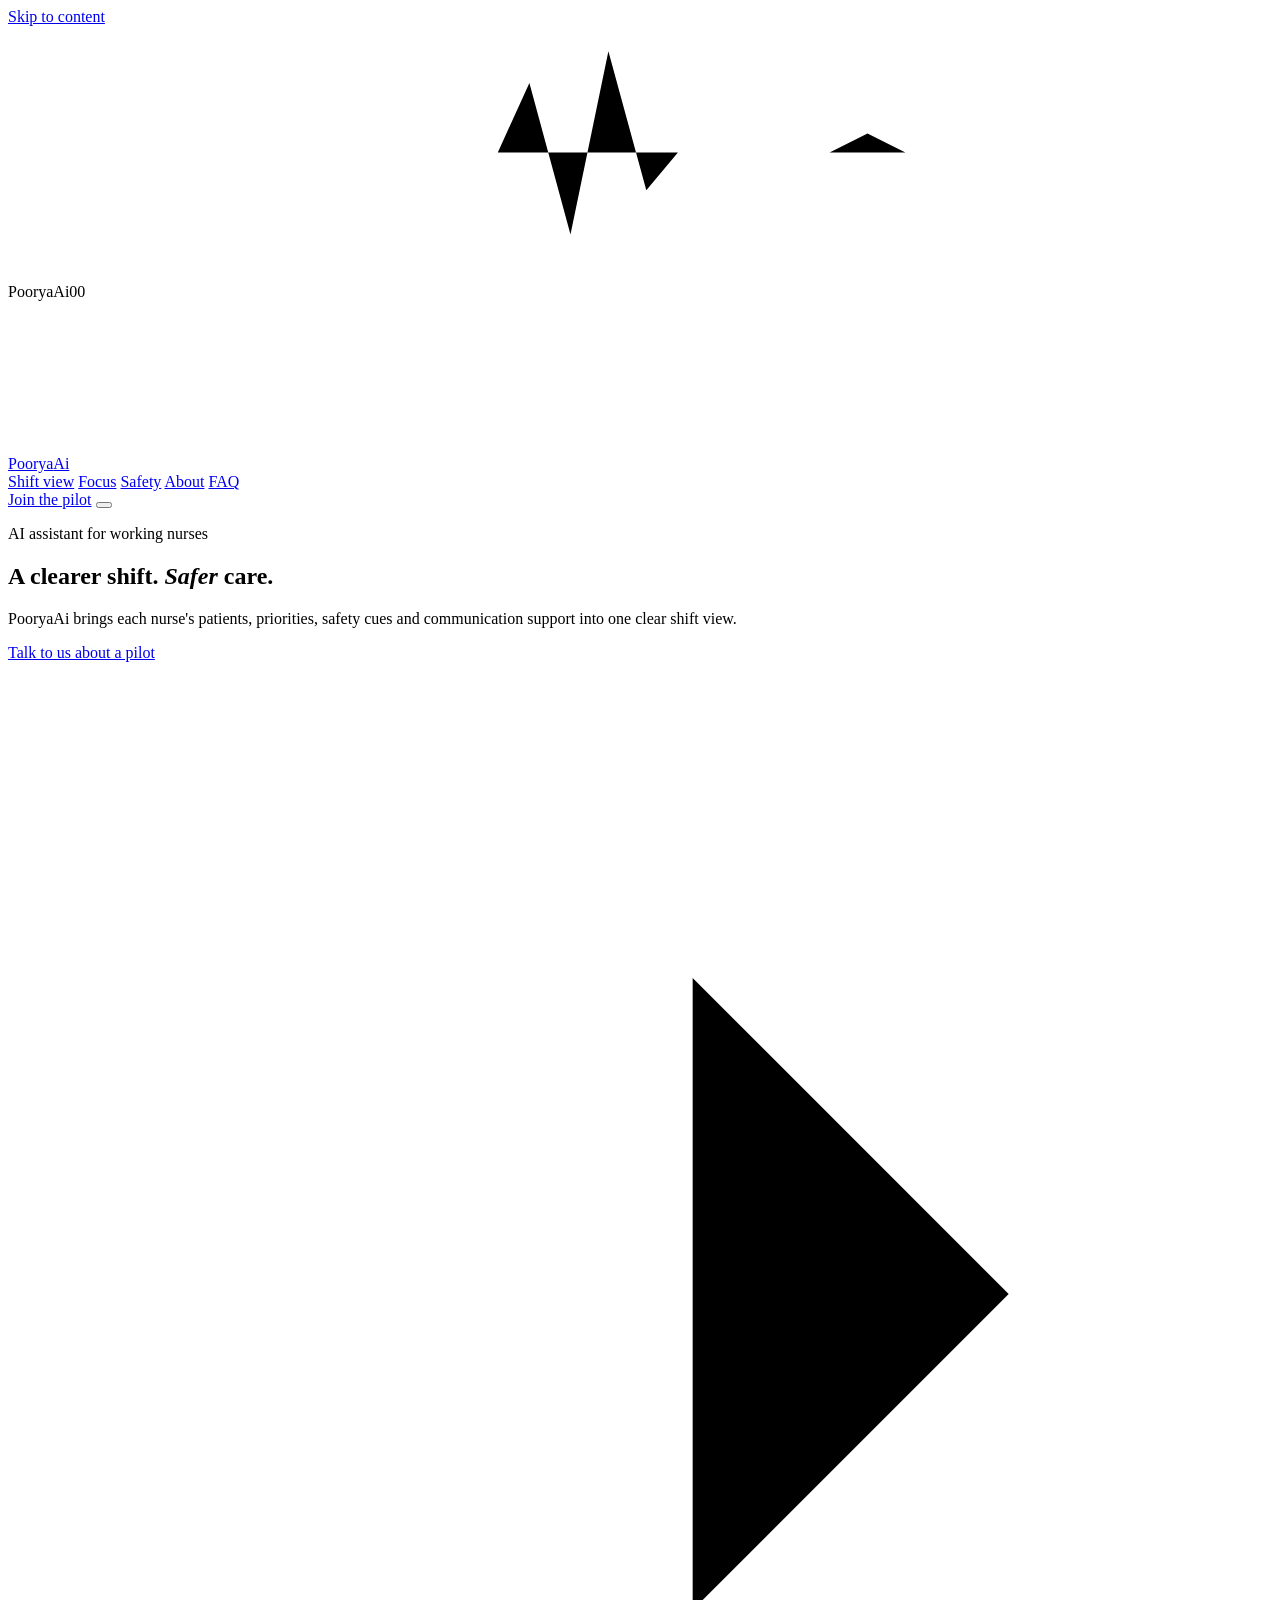
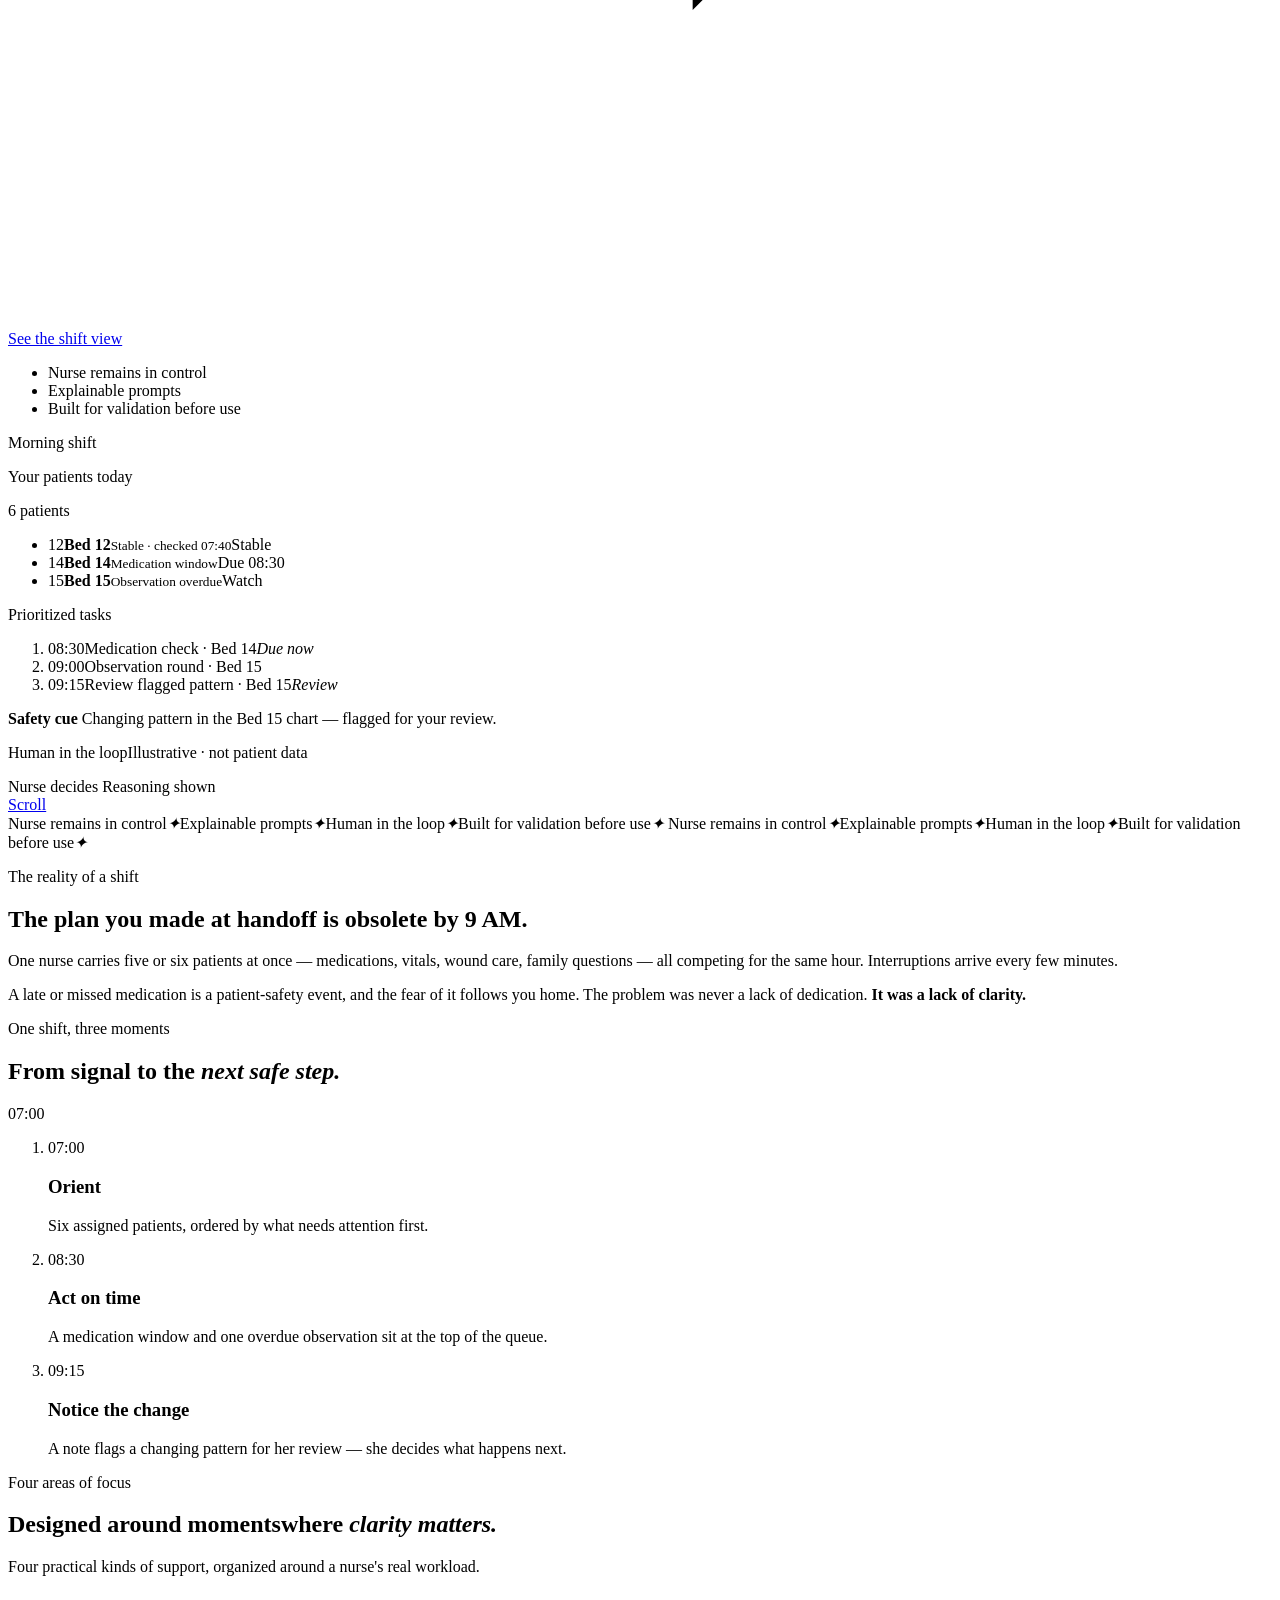
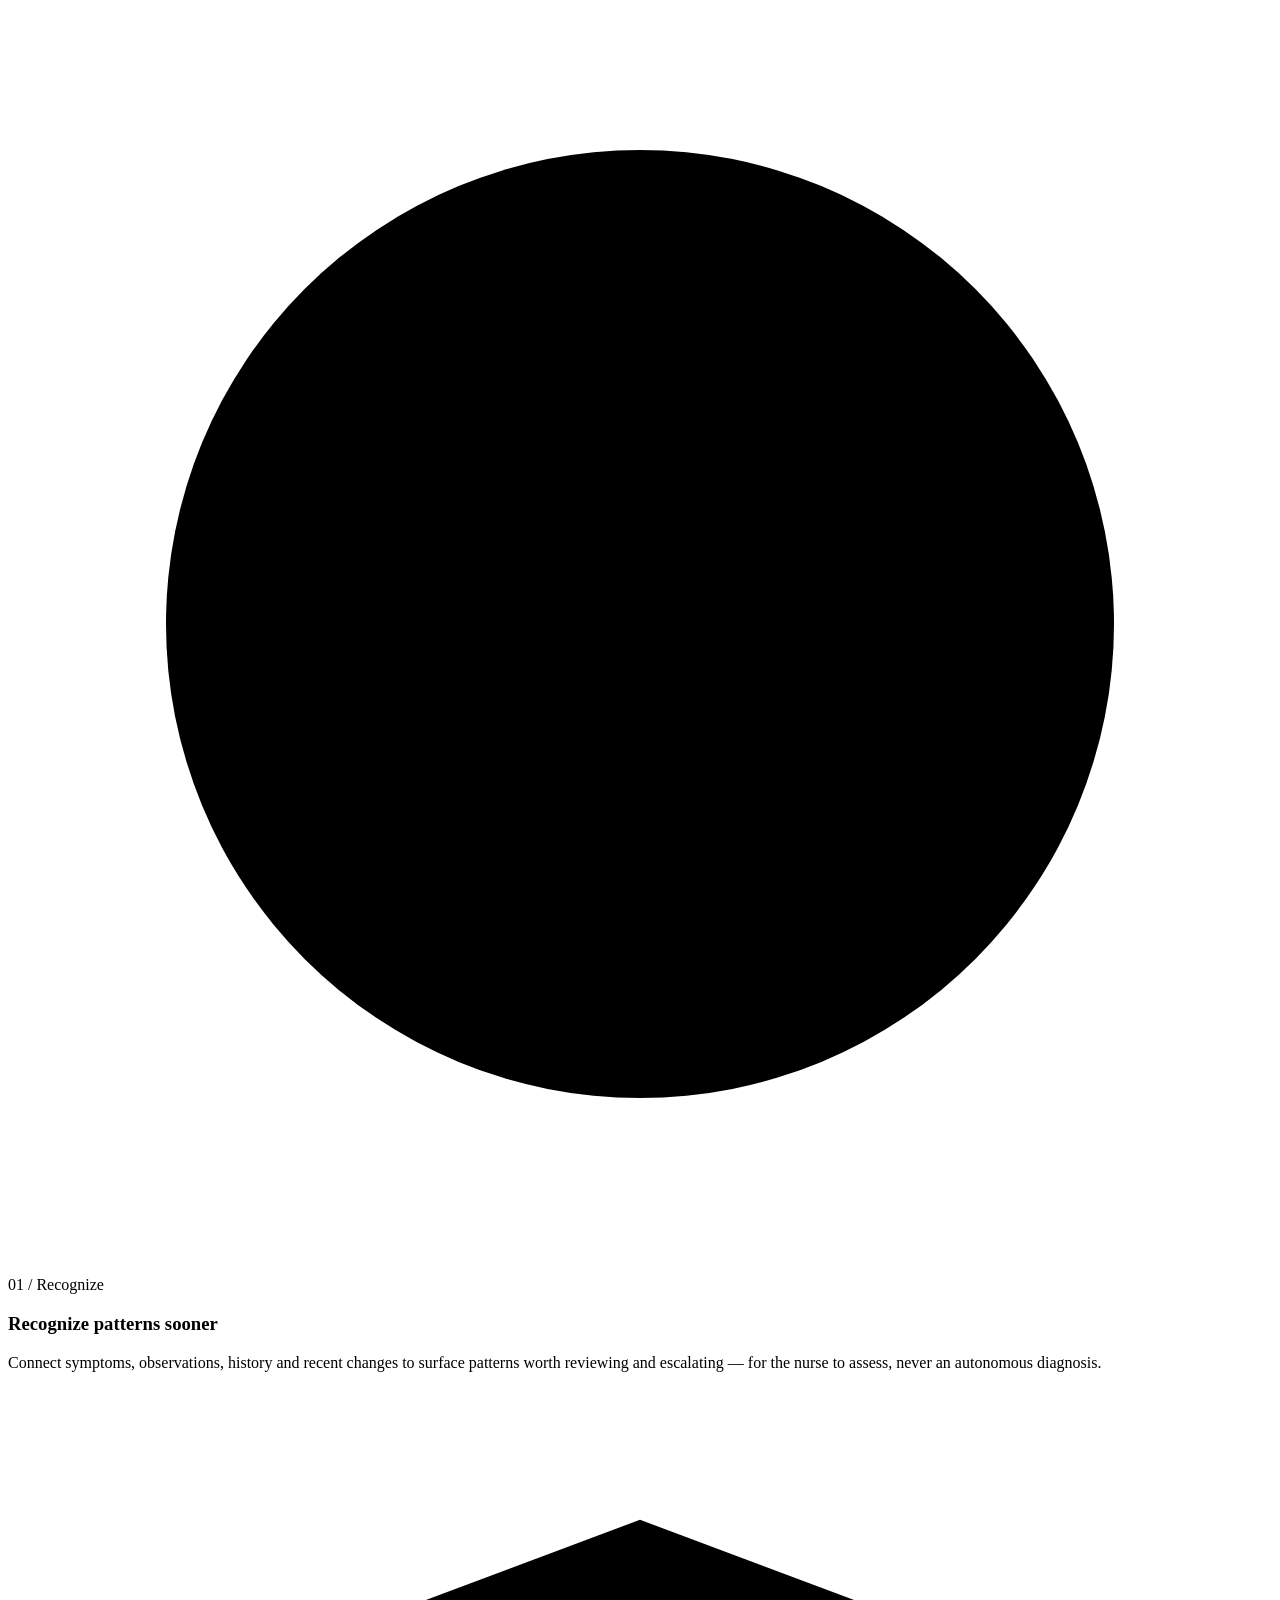
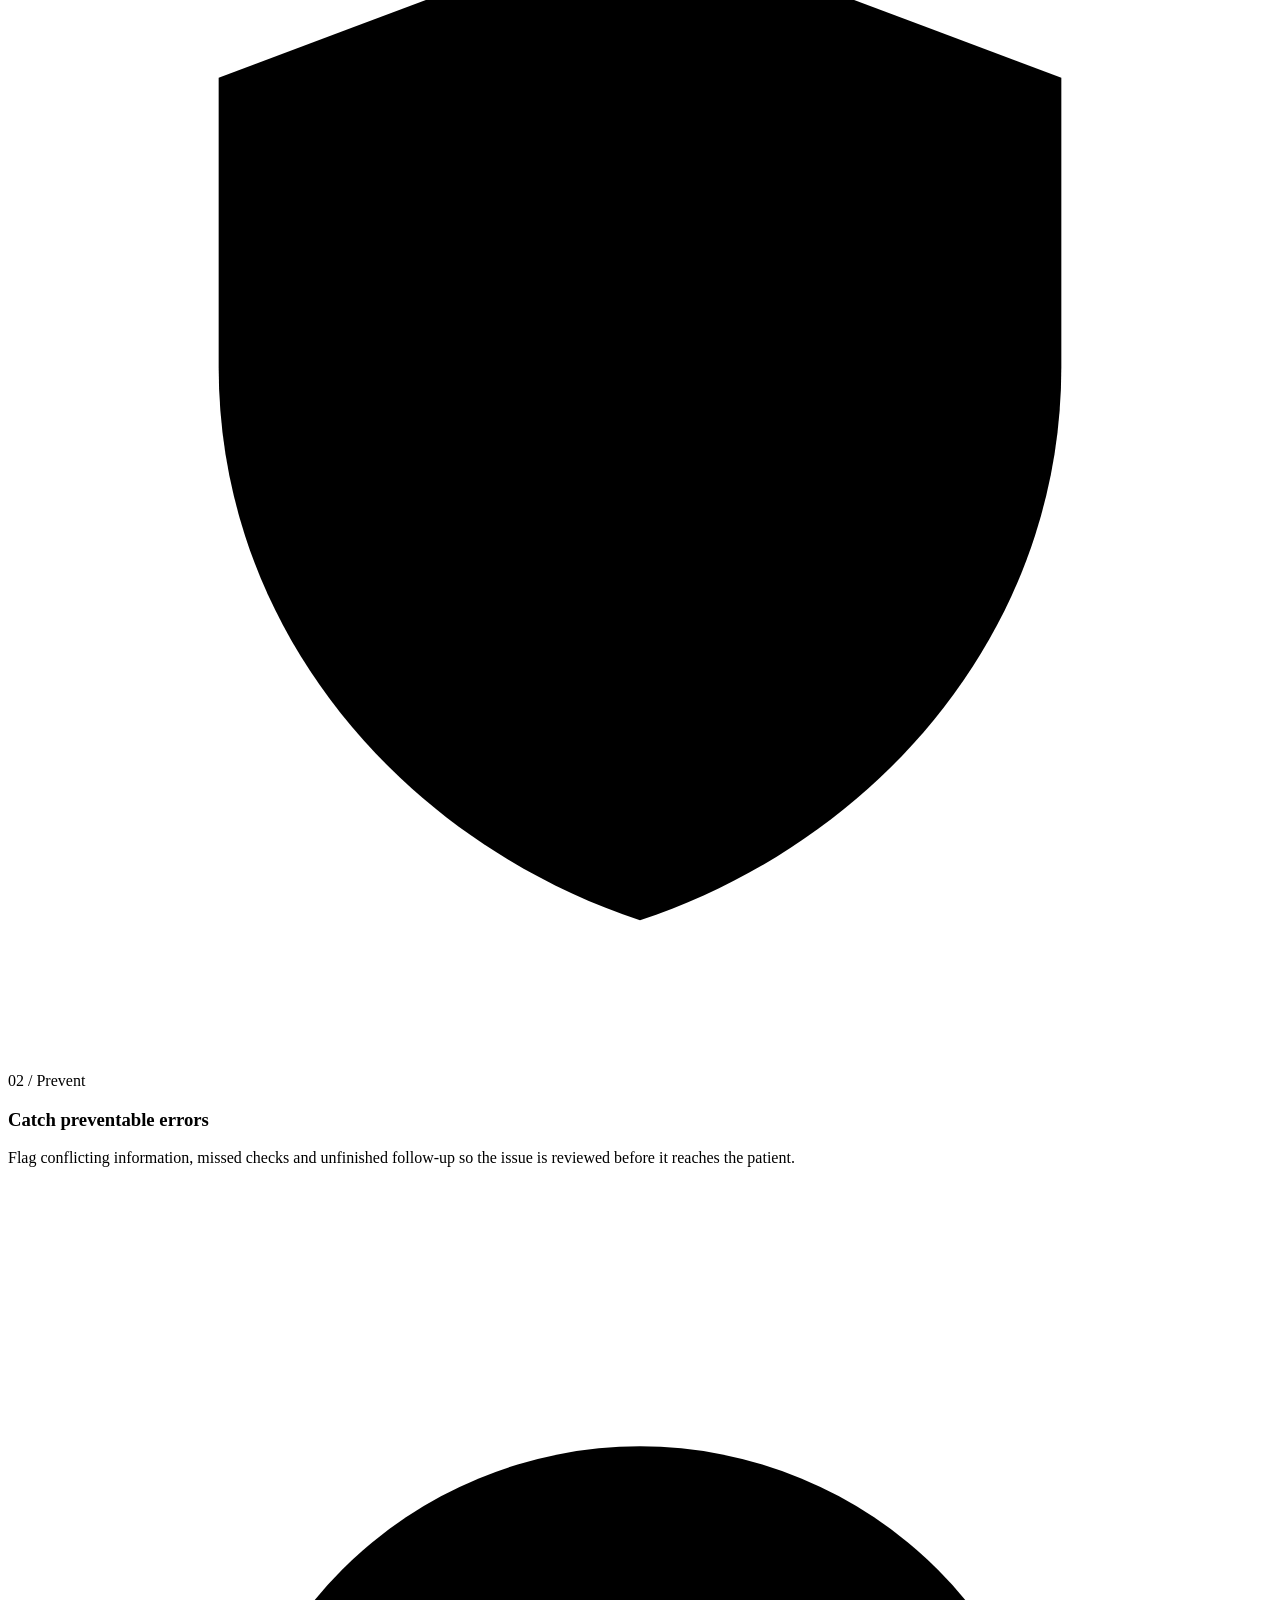
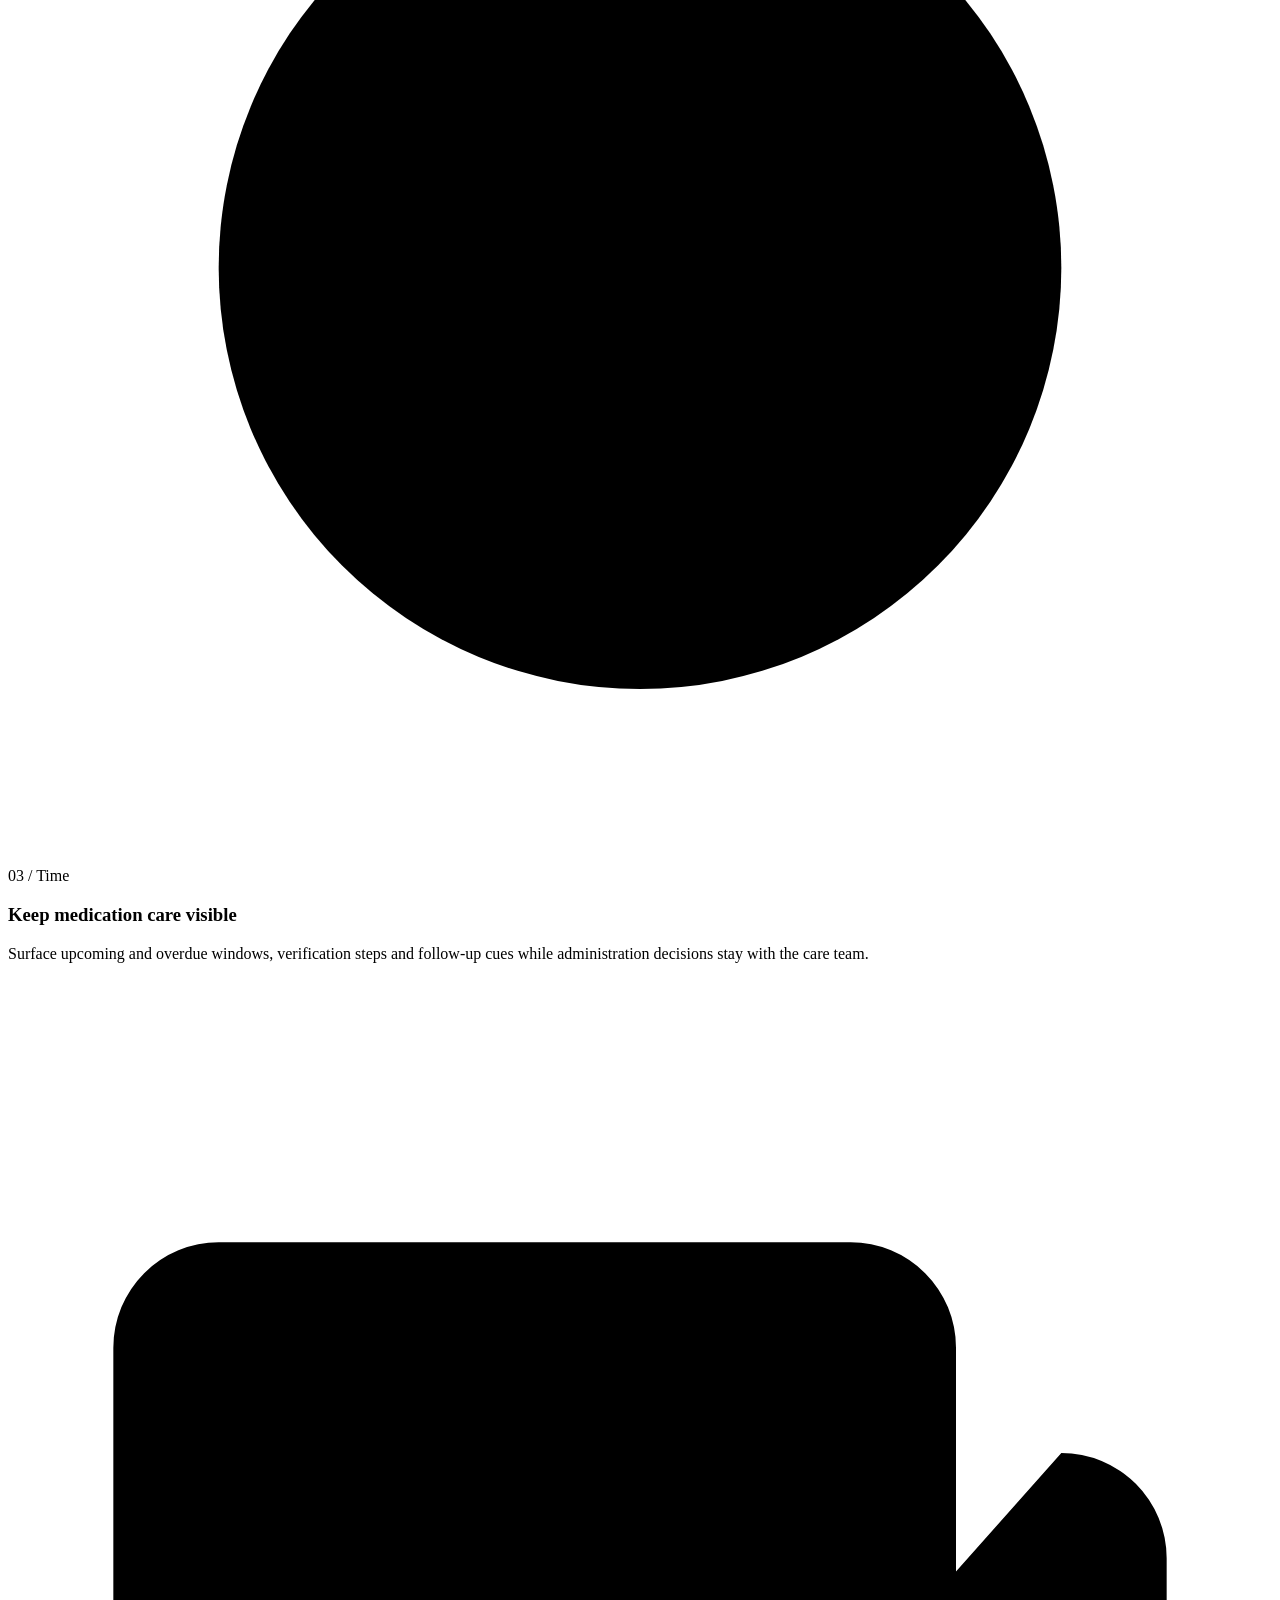
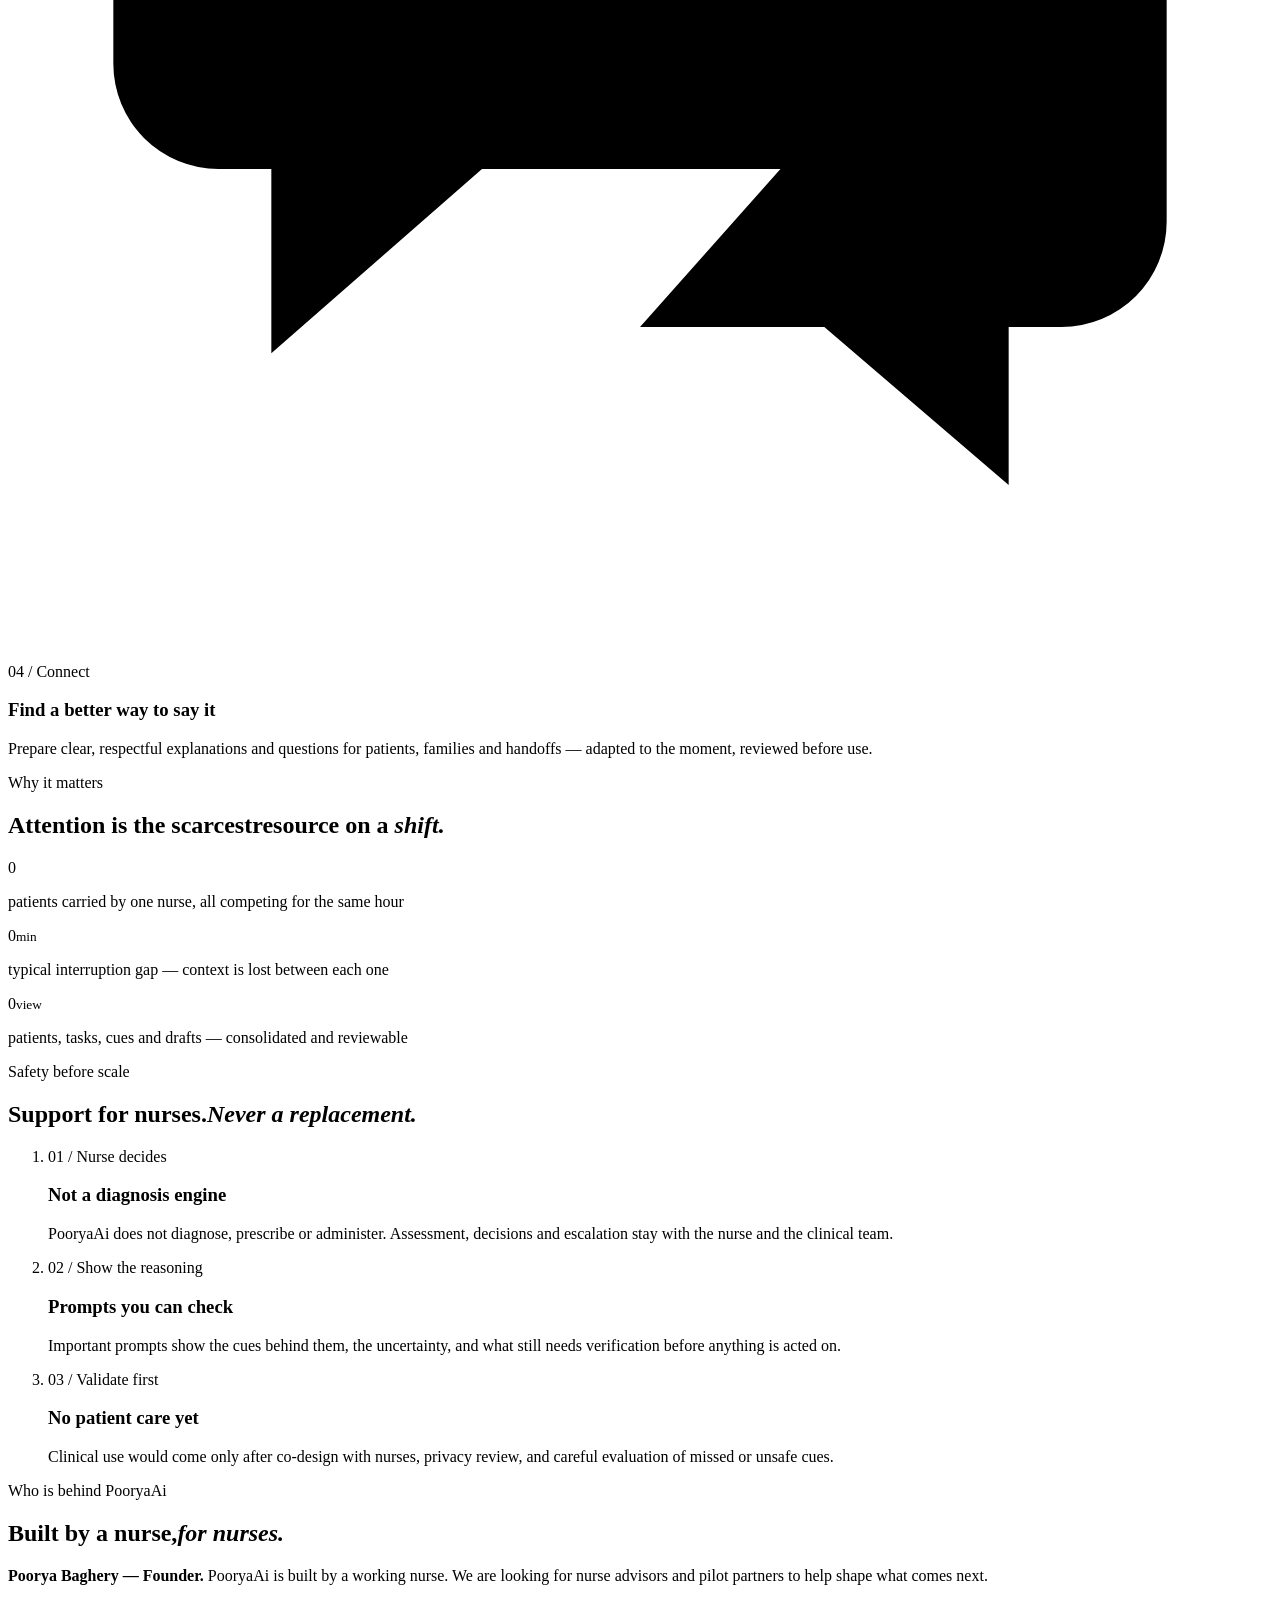
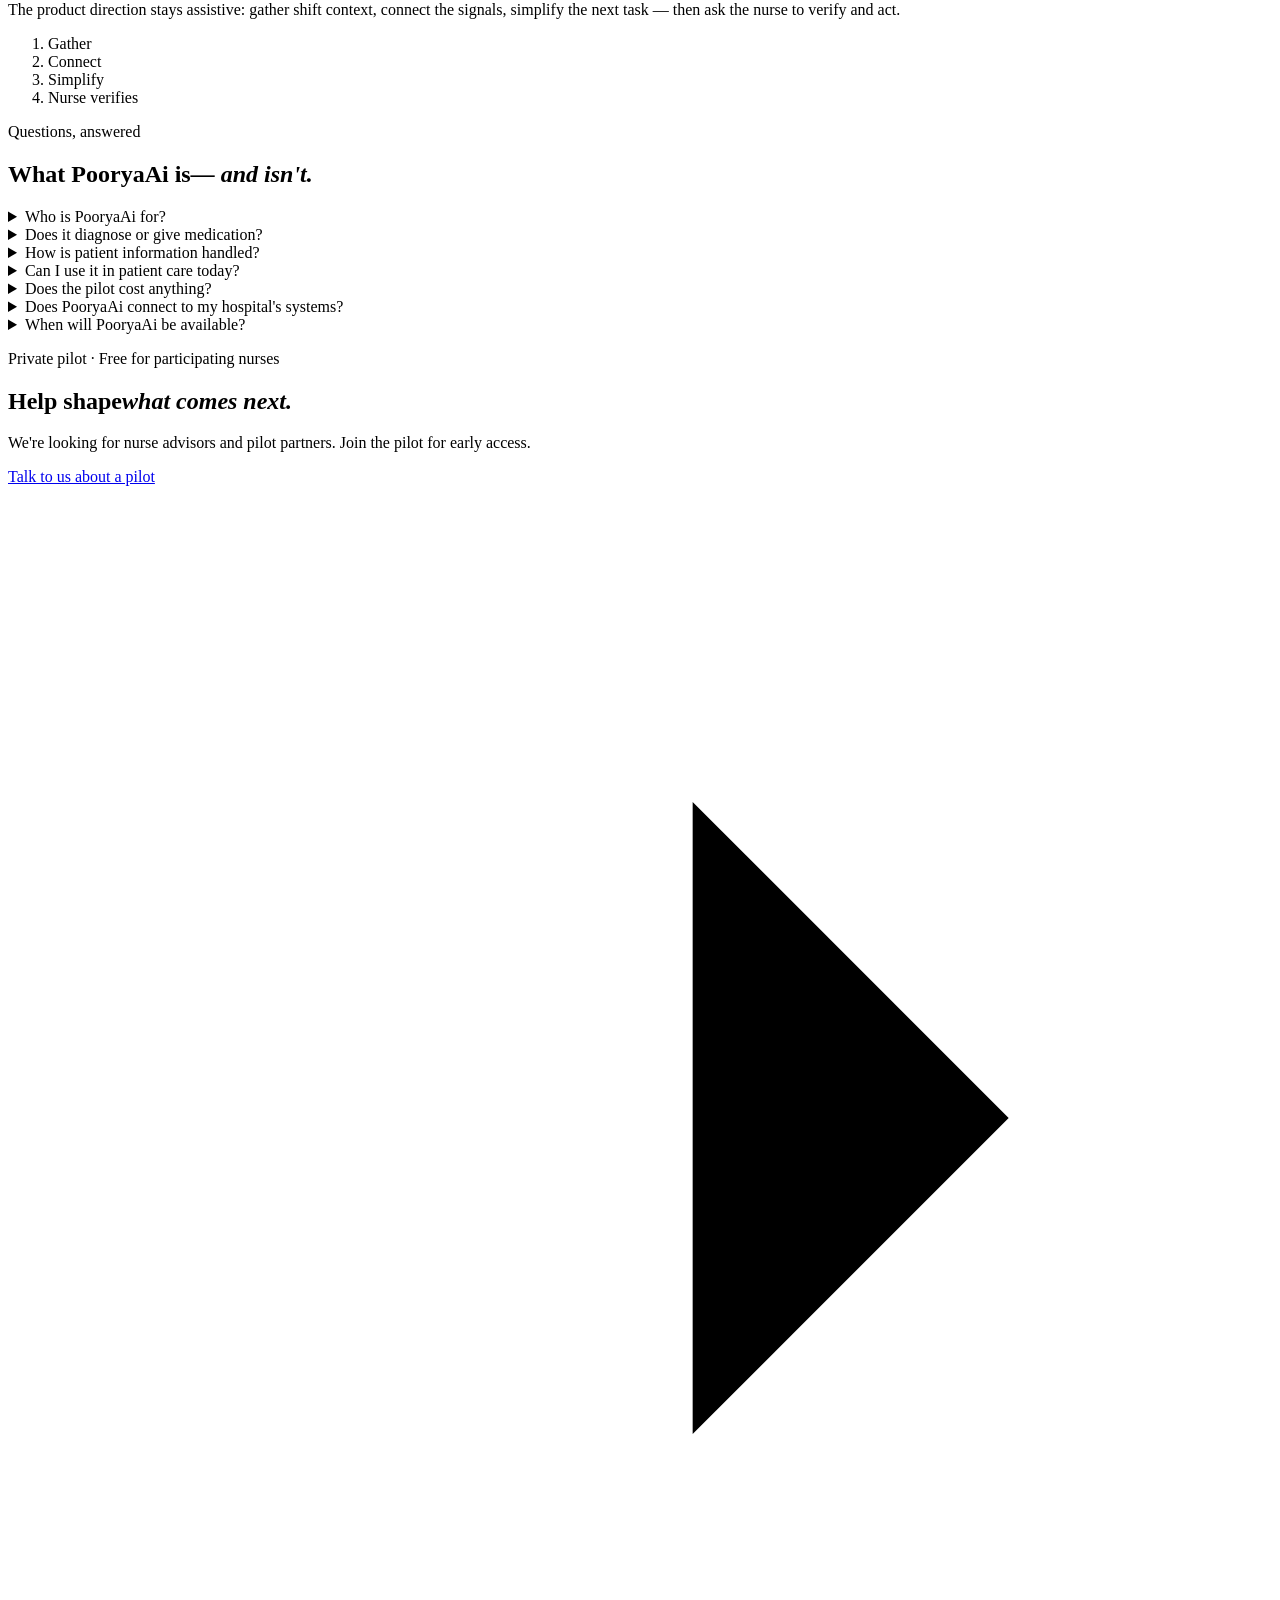
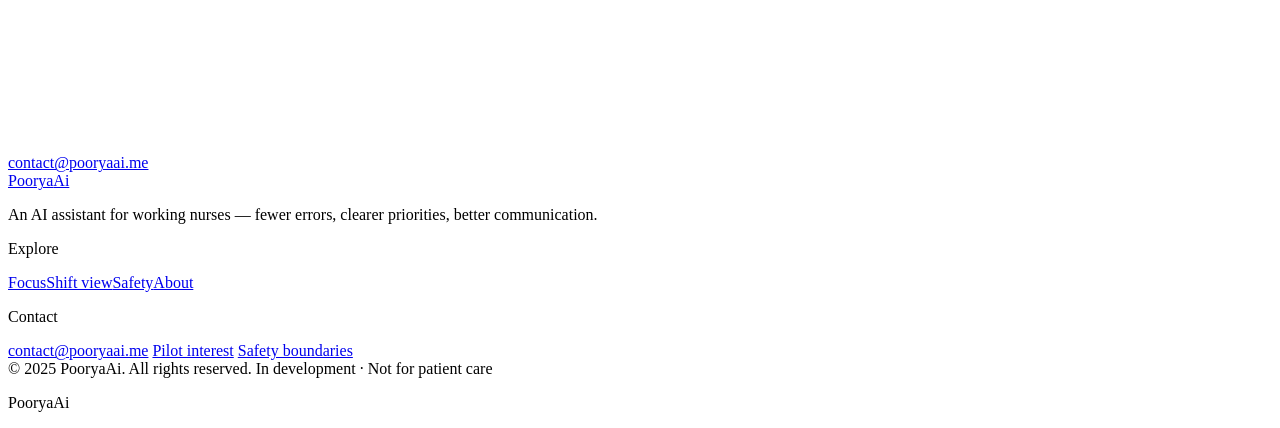
==== commit 4fb51a7a: "Deploy updated PooryaAi landing (3D stethoscope)" ====
--- a/index.html
+++ b/index.html
@@ -1,1193 +1,340 @@
 <!doctype html>
 <html lang="en" dir="ltr">
 <head>
-<meta charset="utf-8" />
-<meta name="viewport" content="width=device-width, initial-scale=1, viewport-fit=cover" />
-<meta name="color-scheme" content="light dark" />
-<meta name="theme-color" content="#0b1412" />
-<link rel="canonical" href="https://pooryaai.me/" />
-<link rel="icon" href="data:image/svg+xml,%3Csvg xmlns='http://www.w3.org/2000/svg' viewBox='0 0 64 64'%3E%3Crect width='64' height='64' rx='14' fill='%23087f71'/%3E%3Cpath d='M32 16v32M16 32h32' stroke='white' stroke-width='9' stroke-linecap='round'/%3E%3C/svg%3E" />
-<meta name="description" content="PooryaAi — an AI assistant for working nurses: one clear shift view of patients, priorities, safety cues and communication support." />
-<title>PooryaAi — A clearer shift. Safer care.</title>
-<link rel="preconnect" href="https://fonts.googleapis.com" />
-<link rel="preconnect" href="https://fonts.gstatic.com" crossorigin />
-<link href="https://fonts.googleapis.com/css2?family=IBM+Plex+Mono:wght@400;500;600&family=IBM+Plex+Sans:wght@400;500;600;700&family=IBM+Plex+Serif:wght@500;600;700&display=swap" rel="stylesheet" />
-<style>
-:root{
-  --page:#0b1412; --ink-inv:#eaf5f0; --muted:#9db6ad;
-  --teal:#0fa88f; --teal-glow:#2dd4b8; --mint-strong:#91dfbd;
-  --ok:#5fe3a1; --amber:#f0b45f; --coral:#ff7b68;
-  --line:rgba(255,255,255,.1);
-  --shadow-lg:0 40px 90px rgba(0,0,0,.55);
-  --serif:"IBM Plex Serif",Georgia,serif; --sans:"IBM Plex Sans","Segoe UI",sans-serif; --mono:"IBM Plex Mono",ui-monospace,monospace;
-}
-*{box-sizing:border-box}
-html{scroll-behavior:smooth}
-@media (prefers-reduced-motion: reduce){html{scroll-behavior:auto}}
-body{margin:0;background:var(--page);color:var(--ink-inv);font-family:var(--sans);-webkit-font-smoothing:antialiased;overflow-x:hidden}
-a{color:inherit}
-:focus-visible{outline:3px solid var(--teal-glow);outline-offset:3px;border-radius:6px}
-.skip-link{position:absolute;left:-9999px;top:0;z-index:100;padding:12px 18px;background:var(--teal-glow);color:#04120f;font-weight:600;border-radius:0 0 12px 0}
-.skip-link:focus{left:0}
-::selection{background:var(--teal);color:#04120f}
-
-/* ---------- animated atmosphere ---------- */
-.atmo{position:fixed;inset:0;z-index:0;pointer-events:none;overflow:hidden;background:var(--page)}
-.aurora{position:absolute;border-radius:50%;filter:blur(90px);mix-blend-mode:screen;opacity:.75}
-.a1{width:70vw;height:70vw;left:-18vw;top:-24vw;background:radial-gradient(circle,rgba(47,212,184,.42),transparent 66%);animation:drift1 26s ease-in-out infinite}
-.a2{width:56vw;height:56vw;right:-16vw;top:-10vw;background:radial-gradient(circle,rgba(255,123,104,.24),transparent 66%);animation:drift2 32s ease-in-out infinite}
-.a3{width:64vw;height:64vw;left:26vw;bottom:-30vw;background:radial-gradient(circle,rgba(56,189,248,.22),transparent 68%);animation:drift3 38s ease-in-out infinite}
-@keyframes drift1{0%,100%{transform:translate3d(0,0,0) scale(1)}33%{transform:translate3d(14vw,8vh,0) scale(1.12)}66%{transform:translate3d(-6vw,16vh,0) scale(.94)}}
-@keyframes drift2{0%,100%{transform:translate3d(0,0,0) scale(1)}40%{transform:translate3d(-12vw,10vh,0) scale(1.08)}70%{transform:translate3d(6vw,-6vh,0) scale(1.16)}}
-@keyframes drift3{0%,100%{transform:translate3d(0,0,0) scale(1)}50%{transform:translate3d(-10vw,-12vh,0) scale(1.2)}}
-.grid-veil{position:fixed;inset:0;z-index:0;pointer-events:none;opacity:.42;
-  background-image:linear-gradient(rgba(255,255,255,.03) 1px,transparent 1px),linear-gradient(90deg,rgba(255,255,255,.03) 1px,transparent 1px);
-  background-size:46px 46px;
-  mask-image:radial-gradient(1000px 700px at 50% 0%,#000,transparent 78%);
-  -webkit-mask-image:radial-gradient(1000px 700px at 50% 0%,#000,transparent 78%)}
-.noise{position:fixed;inset:0;z-index:0;pointer-events:none;opacity:.05;
-  background-image:url("data:image/svg+xml,%3Csvg xmlns='http://www.w3.org/2000/svg' width='120' height='120'%3E%3Cfilter id='n'%3E%3CfeTurbulence type='fractalNoise' baseFrequency='.85' numOctaves='3'/%3E%3C/filter%3E%3Crect width='120' height='120' filter='url(%23n)'/%3E%3C/svg%3E")}
-main{position:relative;z-index:1}
-.wrap{width:min(1180px,calc(100% - 40px));margin:0 auto}
-
-/* ---------- custom cursor glow ---------- */
-.cursor-glow{position:fixed;top:0;left:0;width:520px;height:520px;margin:-260px 0 0 -260px;border-radius:50%;
-  background:radial-gradient(circle,rgba(47,212,184,.13),transparent 62%);pointer-events:none;z-index:2;
-  transform:translate3d(-100vw,-100vh,0);transition:opacity .4s;opacity:0}
-body.has-cursor .cursor-glow{opacity:1}
-
-/* ---------- NAV ---------- */
-.site-nav{position:sticky;top:0;z-index:40;backdrop-filter:blur(14px);-webkit-backdrop-filter:blur(14px);
-  background:rgba(11,20,18,.7);border-bottom:1px solid var(--line);transition:background .3s,box-shadow .3s}
-.site-nav.scrolled{background:rgba(11,20,18,.94);box-shadow:0 12px 40px rgba(0,0,0,.5)}
-.nav-inner{width:min(1180px,calc(100% - 40px));margin:0 auto;min-height:70px;display:flex;align-items:center;gap:26px}
-.brand{display:inline-flex;align-items:center;gap:11px;text-decoration:none;font-family:var(--serif);font-size:21px;letter-spacing:-.04em;color:#fff}
-.brand-mark{width:30px;height:30px;border-radius:9px;display:grid;place-items:center;
-  background:linear-gradient(150deg,var(--teal),#0a5d51);box-shadow:0 0 0 1px rgba(255,255,255,.12),0 8px 22px rgba(15,168,143,.4)}
-.brand-mark svg{width:17px;height:17px;stroke:#eafff9;fill:none;stroke-width:2.2;stroke-linecap:round;stroke-linejoin:round}
-.brand b{font-weight:600}.brand i{font-style:normal;color:var(--teal-glow);font-weight:600}
-.nav-links{margin-inline-start:auto;display:flex;gap:24px}
-.nav-links a{position:relative;font-size:14px;font-weight:500;color:#a8c2b9;text-decoration:none;transition:color .2s}
-.nav-links a::after{content:"";position:absolute;left:0;right:100%;bottom:-5px;height:2px;border-radius:2px;
-  background:linear-gradient(90deg,var(--teal-glow),var(--mint-strong));transition:right .32s cubic-bezier(.16,.84,.24,1)}
-.nav-links a:hover{color:#fff}.nav-links a:hover::after{right:0}
-.nav-cta{padding:10px 16px;border-radius:999px;text-decoration:none;font-size:13.5px;font-weight:600;
-  color:#04120f;background:linear-gradient(160deg,var(--teal-glow),var(--teal));box-shadow:0 10px 26px rgba(15,168,143,.4);transition:transform .18s,box-shadow .18s}
-.nav-cta:hover{transform:translateY(-2px);box-shadow:0 16px 34px rgba(15,168,143,.5)}
-
-/* ---------- progress bar ---------- */
-.scroll-progress{position:fixed;top:0;left:0;height:2px;z-index:50;width:0%;
-  background:linear-gradient(90deg,var(--teal),var(--teal-glow),#fff);box-shadow:0 0 12px rgba(47,212,184,.7)}
-
-/* ---------- HERO ---------- */
-.hero{display:grid;grid-template-columns:1.02fr .98fr;gap:52px;align-items:center;padding:84px 0 60px}
-.eyebrow{display:inline-flex;align-items:center;gap:10px;font-family:var(--mono);font-size:12px;letter-spacing:.14em;
-  text-transform:uppercase;color:var(--teal-glow);margin-bottom:20px}
-.eyebrow::before{content:"";width:26px;height:1px;background:linear-gradient(90deg,transparent,var(--teal-glow))}
-h1{margin:0 0 22px;color:#fff;font-family:var(--serif);font-weight:600;font-size:clamp(44px,5.6vw,76px);line-height:1.04;letter-spacing:-.036em;
-  min-height:2.2em}
-/* Base state is VISIBLE; the entrance is a graceful enhancement, never a
-   requirement. Previously opacity:0 + wordIn meant a delayed animation left
-   the word permanently invisible. */
-h1 .line{display:block;overflow:hidden;padding-bottom:.06em}
-h1 .w{display:inline-block;animation:wordIn 1.05s cubic-bezier(.16,.84,.24,1) both;animation-delay:calc(var(--i)*.13s)}
-h1 .g{position:relative;background:linear-gradient(100deg,var(--teal-glow) 0%,#ffffff 22%,var(--mint-strong) 46%,var(--teal-glow) 70%,var(--mint-strong) 88%,var(--teal-glow) 100%);background-size:260% 100%;
-  -webkit-background-clip:text;background-clip:text;color:transparent;
-  animation:careIn 1s cubic-bezier(.16,.84,.24,1) forwards, shineSweep 4.6s linear 1.15s infinite}
-@keyframes wordIn{
-  0%{opacity:0;transform:translateY(30px) scale(.98)}
-  100%{opacity:1;transform:none}
-}
-h1.no-anim .w{animation:none;opacity:1;transform:none}
-h1.no-anim .g{animation:none;opacity:1;transform:none}
-/* ---------- "care." gradient headline ----------
-   The word must NEVER depend on an animated opacity keyframe:
-   a stalled/delayed animation used to leave it at opacity:0 (a real blink).
-   Every keyframe below holds opacity:1, so the text is always present;
-   the entrance runs on transform only. */
-@keyframes careIn{
-  0%{opacity:1;transform:translateY(34px) scale(.98);filter:blur(10px)}
-  60%{opacity:1;transform:translateY(-3px) scale(1.02)}
-  100%{opacity:1;transform:none;filter:blur(0)}
-}
-/* shine only moves the gradient — never touches opacity or transform,
-   so "care." can never blink in and out of existence */
-@keyframes shineSweep{
-  0%{background-position:0% 0}
-  100%{background-position:260% 0}
-}
-.lead{font-size:19px;line-height:1.6;color:var(--muted);max-width:34ch;margin:0 0 30px}
-.actions{display:flex;flex-wrap:wrap;gap:14px;align-items:center;margin-bottom:34px}
-
-/* ---------- magnetic buttons ---------- */
-.btn{position:relative;display:inline-flex;align-items:center;gap:10px;padding:15px 26px;border-radius:999px;text-decoration:none;
-  font-weight:600;font-size:15px;color:#04120f;overflow:hidden;
-  background:linear-gradient(160deg,var(--teal-glow),var(--teal));box-shadow:0 14px 34px rgba(15,168,143,.4);
-  transition:transform .18s cubic-bezier(.16,.84,.24,1),box-shadow .18s;will-change:transform}
-.btn .lbl{position:relative;z-index:2;display:inline-flex;align-items:center;gap:10px}
-.btn .sheen{position:absolute;inset:0;z-index:1;background:linear-gradient(105deg,transparent 38%,rgba(255,255,255,.55) 50%,transparent 62%);
-  transform:translateX(-120%);transition:transform .7s ease}
-.btn:hover{box-shadow:0 22px 46px rgba(15,168,143,.55)}
-.btn:hover .sheen{transform:translateX(120%)}
-.btn svg{width:17px;height:17px;stroke:currentColor;fill:none;stroke-width:2.2;stroke-linecap:round;stroke-linejoin:round;transition:transform .3s}
-.btn:hover svg{transform:translateX(4px)}
-.btn.ghost{background:rgba(255,255,255,.03);color:#eaf5f0;border:1px solid rgba(255,255,255,.18);box-shadow:none}
-.btn.ghost:hover{background:rgba(255,255,255,.08);box-shadow:0 18px 40px rgba(0,0,0,.35)}
-.trust{display:flex;flex-wrap:wrap;gap:10px 22px;list-style:none;padding:0;margin:0}
-.trust li{display:inline-flex;align-items:center;gap:8px;font-size:13.5px;color:#8fa9a0}
-.trust svg{width:15px;height:15px;stroke:var(--teal-glow);fill:none;stroke-width:2.6;stroke-linecap:round;stroke-linejoin:round}
-
-/* ---------- 3D STAGE ---------- */
-.stage{position:relative;height:600px;perspective:1500px}
-.stage-bg{position:absolute;inset:-6% -4%;border-radius:34px;overflow:hidden;
-  background:linear-gradient(165deg,rgba(15,168,143,.2),rgba(8,20,17,.9) 55%),#08120f;
-  border:1px solid rgba(255,255,255,.08);box-shadow:0 26px 60px rgba(0,0,0,.42)}
-.stage-bg canvas{display:block;width:100%;height:100%}
-.stage-glow{position:absolute;inset:0;pointer-events:none;
-  background:radial-gradient(420px 320px at 62% 24%,rgba(47,212,184,.2),transparent 70%),
-             radial-gradient(300px 260px at 22% 78%,rgba(255,123,104,.12),transparent 70%)}
-/* Sits at the TOP of the frame: the bottom edge is occupied by the floating
-   "Illustrative" badge, which used to overlap and swallow the hint text. */
-.stage-hint{position:absolute;top:14px;left:50%;translate:-50% 0;z-index:5;font-family:var(--mono);font-size:10px;
-  letter-spacing:.16em;text-transform:uppercase;color:rgba(223,250,241,.55);pointer-events:none;animation:hintPulse 3s ease-in-out infinite}
-@keyframes hintPulse{0%,100%{opacity:.35}50%{opacity:.85}}
-.card3d{position:absolute;top:50%;left:50%;width:min(340px,90%);translate:-50% -50%;transform-style:preserve-3d;
-  animation:float 7s ease-in-out infinite;will-change:transform}
-@keyframes float{0%,100%{margin-top:-9px}50%{margin-top:9px}}
-.ui{background:linear-gradient(180deg,#fff,#f6fbf8);color:#10211c;border-radius:20px;padding:17px 16px 16px;
-  box-shadow:var(--shadow-lg),0 0 0 1px rgba(4,18,15,.05);border:1px solid rgba(255,255,255,.6)}
-.ui-head{display:flex;align-items:flex-start;justify-content:space-between;gap:12px;margin-bottom:14px}
-.kicker{display:block;font-family:var(--mono);font-size:10.5px;letter-spacing:.18em;text-transform:uppercase;color:#0b7d6c;margin-bottom:6px}
-.ui-head strong{font-family:var(--serif);font-size:18px;letter-spacing:-.02em;font-weight:600}
-.count{font-family:var(--mono);font-size:11px;padding:6px 11px;border-radius:999px;background:#c8f3de;color:#08543f;white-space:nowrap;font-weight:600}
-.patients{list-style:none;margin:0 0 16px;padding:0;display:grid;gap:2px}
-.patients li{display:grid;grid-template-columns:auto 1fr auto;align-items:center;gap:10px;padding:9px 7px;border-radius:12px;transition:background .2s}
-.patients li:hover{background:#e8efea}
-.bed{width:30px;height:30px;border-radius:9px;display:grid;place-items:center;font-family:var(--mono);font-size:12px;font-weight:600;background:#e8efea;color:#3d524a}
-.patients div{display:grid;gap:2px;min-width:0}
-.patients strong{font-size:13.5px;font-weight:600}
-.patients span{font-size:12px;color:#5b6d66}
-.pill{display:inline-flex;align-items:center;gap:6px;font-family:var(--mono);font-size:10.5px;font-weight:600;padding:5px 10px;border-radius:999px;white-space:nowrap}
-.pill i{width:7px;height:7px;border-radius:50%;background:currentColor}
-.pill.ok{background:rgba(95,227,161,.2);color:#0a6b47}
-.pill.due{background:rgba(255,123,104,.18);color:#9c3a28}
-.pill.watch{background:rgba(240,180,95,.22);color:#8a5a13}
-.tasks{border-top:1px dashed #cbd7d0;padding-top:13px;margin-bottom:13px}
-.tasks ol{list-style:none;margin:0;padding:0;display:grid;gap:7px}
-.tasks li{display:grid;grid-template-columns:auto 1fr auto;align-items:center;gap:10px;padding:9px 10px;border-radius:12px;background:#fbfdfc;border:1px solid rgba(0,0,0,.05);font-size:13px;transition:transform .2s,border-color .2s}
-.tasks li:hover{transform:translateX(3px);border-color:rgba(15,168,143,.35)}
-.tasks li time{font-family:var(--mono);font-size:11.5px;color:#0b7d6c;font-weight:600}
-.tasks li p{margin:0;font-weight:500}
-.tasks em{font-style:normal;font-family:var(--mono);font-size:10px;padding:4px 8px;border-radius:999px;background:#e8efea;color:#4d6158}
-.tasks li.now{background:rgba(255,123,104,.1);border-color:rgba(255,123,104,.35)}
-.tasks li.now em{background:rgba(255,123,104,.22);color:#9c3a28}
-.cue{display:flex;gap:10px;padding:11px 12px;border-radius:14px;background:linear-gradient(120deg,rgba(95,227,161,.16),rgba(47,212,184,.1));border:1px solid rgba(15,168,143,.28)}
-.cue .beat{flex:0 0 auto;width:34px;height:22px;align-self:flex-start;margin-top:2px}
-.cue .beat svg{width:100%;height:100%;stroke:#0b7d6c;fill:none;stroke-width:2.4;stroke-linecap:round;stroke-linejoin:round}
-.cue .beat path{stroke-dasharray:60;animation:dash 2.6s linear infinite}
-@keyframes dash{from{stroke-dashoffset:60}to{stroke-dashoffset:-60}}
-.cue p{margin:0;font-size:12.5px;line-height:1.5;color:#0d5041}
-.scanline{position:absolute;left:16px;right:16px;height:2px;border-radius:2px;pointer-events:none;top:0;
-  background:linear-gradient(90deg,transparent,rgba(47,212,184,.85),transparent);animation:scan 3.6s ease-in-out infinite}
-@keyframes scan{0%{top:20px;opacity:0}12%{opacity:1}50%{top:calc(100% - 20px);opacity:1}62%{opacity:0}100%{top:20px;opacity:0}}
-.badge3d{position:absolute;display:flex;align-items:center;gap:9px;padding:10px 14px;border-radius:14px;font-family:var(--mono);font-size:11px;font-weight:600;
-  background:rgba(9,26,22,.86);border:1px solid rgba(255,255,255,.14);color:#dffaf1;backdrop-filter:blur(10px);box-shadow:0 16px 36px rgba(0,0,0,.45);transform-style:preserve-3d}
-.badge3d i{width:8px;height:8px;border-radius:50%;background:var(--ok);box-shadow:0 0 0 4px rgba(95,227,161,.18)}
-.badge3d.b1{top:-16px;right:-18px;animation:float 6s ease-in-out infinite .4s}
-.badge3d.b2{bottom:-20px;left:-22px;animation:float 7.5s ease-in-out infinite 1.1s}
-.badge3d.b2 i{background:var(--amber);box-shadow:0 0 0 4px rgba(240,180,95,.18)}
-.badge3d b{animation:blink 2s ease-in-out infinite}
-@keyframes blink{0%,100%{opacity:1}50%{opacity:.55}}
-
-/* ---------- TICKER ---------- */
-.ticker{position:relative;border-top:1px solid var(--line);border-bottom:1px solid var(--line);overflow:hidden;background:rgba(255,255,255,.02)}
-.ticker::before,.ticker::after{content:"";position:absolute;top:0;bottom:0;width:120px;z-index:2;pointer-events:none}
-.ticker::before{left:0;background:linear-gradient(90deg,#0b1412,transparent)}
-.ticker::after{right:0;background:linear-gradient(270deg,#0b1412,transparent)}
-.ticker-track{display:flex;animation:marquee 34s linear infinite;width:max-content}
-.ticker:hover .ticker-track{animation-play-state:paused}
-@keyframes marquee{to{transform:translateX(-50%)}}
-.ticker span{display:inline-flex;align-items:center;gap:10px;padding:15px 26px;font-family:var(--mono);font-size:12px;letter-spacing:.1em;text-transform:uppercase;color:#8fa9a0;white-space:nowrap}
-.ticker span::after{content:"";width:5px;height:5px;border-radius:50%;background:var(--teal);margin-inline-start:16px}
-
-/* ---------- SECTIONS ---------- */
-section.block{padding:88px 0}
-.kicker-line{font-family:var(--mono);font-size:12px;letter-spacing:.16em;text-transform:uppercase;color:var(--teal-glow);margin-bottom:16px}
-h2{font-family:var(--serif);font-weight:600;font-size:clamp(30px,3.6vw,50px);line-height:1.08;letter-spacing:-.03em;color:#fff;margin:0 0 18px;max-width:22ch}
-.sub{font-size:17px;line-height:1.65;color:var(--muted);max-width:56ch;margin:0}
-.reveal{opacity:0;transform:translateY(34px);transition:opacity .85s cubic-bezier(.16,.84,.24,1),transform .85s cubic-bezier(.16,.84,.24,1)}
-.reveal.in{opacity:1;transform:none}
-
-/* ---------- scroll animation system: variants + stagger ---------- */
-[data-anim]{opacity:0;will-change:transform,opacity}
-[data-anim="up"]{transform:translateY(48px)}
-[data-anim="fade"]{transform:none}
-[data-anim="left"]{transform:translateX(-56px)}
-[data-anim="right"]{transform:translateX(56px)}
-[data-anim="zoom"]{transform:scale(.9)}
-[data-anim="blur"]{filter:blur(14px);transform:translateY(30px)}
-/* every variant ends in the same fully-visible state — one reset covers them all */
-[data-anim].in{opacity:1;transform:none;filter:none;
-  transition:opacity .9s cubic-bezier(.16,.84,.24,1),transform .9s cubic-bezier(.16,.84,.24,1),filter .9s cubic-bezier(.16,.84,.24,1)}
-[data-anim].in{transition-delay:calc(var(--d,0)*1ms)}
-/* label/heading wrappers get their own trigger -> own .in state */
-[data-anim].in .kicker-line,[data-anim].in h2,[data-anim].in .sub{opacity:1}
-/* split-text: each word rises on its own */
-.split-words span{display:inline-block;opacity:0;transform:translateY(30px) rotate(3deg);
-  transition:opacity .7s cubic-bezier(.16,.84,.24,1),transform .7s cubic-bezier(.16,.84,.24,1)}
-.split-words.in span{opacity:1;transform:none}
-.split-words.in span{transition-delay:calc(var(--d,0)*1ms)}
-
-/* ---------- anim-broken fallback: everything visible, animation off ---------- */
-body.anim-broken .reveal,
-body.anim-broken [data-anim],
-body.anim-broken .split-words,
-body.anim-broken .split-words span,
-body.anim-broken .timeline,
-body.anim-broken h1 .w,
-body.anim-broken .timeline::before{opacity:1 !important;transform:none !important;filter:none !important;
-  transition:none !important;animation:none !important}
-body.anim-broken .timeline::before{transform:scaleX(1) !important}
-body.anim-broken h1 .g{opacity:1 !important;transform:none !important;animation:none !important;
-  -webkit-background-clip:text;background-clip:text;color:transparent}
-body.anim-broken .cursor-glow{opacity:1 !important}
-.split{display:grid;grid-template-columns:1fr 1fr;gap:60px;align-items:center}
-.quote{font-family:var(--serif);font-size:clamp(26px,3vw,40px);line-height:1.16;letter-spacing:-.028em;color:#fff;margin:0}
-.quote em{font-style:normal;color:var(--teal-glow)}
-.body p{font-size:16.5px;line-height:1.72;color:var(--muted);margin:0 0 15px}
-
-/* ---------- cards with tilt + spotlight ---------- */
-.cards{display:grid;grid-template-columns:repeat(2,1fr);gap:20px;margin-top:44px}
-.card{position:relative;padding:28px 26px 26px;border-radius:22px;overflow:hidden;
-  background:linear-gradient(170deg,rgba(255,255,255,.055),rgba(255,255,255,.018));
-  border:1px solid rgba(255,255,255,.08);
-  transform-style:preserve-3d;transition:transform .35s cubic-bezier(.16,.84,.24,1),border-color .3s,background .3s;will-change:transform}
-.card:hover{border-color:rgba(47,212,184,.4);background:linear-gradient(170deg,rgba(47,212,184,.12),rgba(255,255,255,.02))}
-.card:hover{transform:translateY(-6px)}
-.card:hover .card-ico{transform:translateZ(34px) scale(1.08) rotate(-4deg);box-shadow:0 14px 34px rgba(47,212,184,.28)}
-.card:hover h3{transform:translateZ(26px)}
-.card:hover .card-ico svg{filter:drop-shadow(0 0 10px rgba(47,212,184,.6))}
-.card-ico{transition:transform .4s cubic-bezier(.16,.84,.24,1),box-shadow .3s}
-.card h3{transition:transform .35s cubic-bezier(.16,.84,.24,1)}
-.card-spot{position:absolute;inset:0;pointer-events:none;opacity:0;transition:opacity .35s;
-  background:radial-gradient(280px circle at var(--mx,50%) var(--my,50%),rgba(47,212,184,.18),transparent 68%)}
-.card:hover .card-spot{opacity:1}
-.card-inner{position:relative;z-index:2;transform-style:preserve-3d}
-.card-ico{width:52px;height:52px;border-radius:15px;display:grid;place-items:center;margin-bottom:20px;transform:translateZ(28px);
-  background:linear-gradient(150deg,rgba(47,212,184,.26),rgba(47,212,184,.08));border:1px solid rgba(47,212,184,.3)}
-.card-ico svg{width:26px;height:26px;stroke:var(--teal-glow);fill:none;stroke-width:1.9;stroke-linecap:round;stroke-linejoin:round}
-.card h3{font-family:var(--serif);font-size:22px;font-weight:600;letter-spacing:-.02em;color:#fff;margin:0 0 10px;transform:translateZ(18px)}
-.card b{font-family:var(--mono);font-size:11px;color:var(--teal-glow);letter-spacing:.1em;display:block;margin-bottom:14px;transform:translateZ(12px)}
-.card p{margin:0;font-size:14.5px;line-height:1.62;color:var(--muted);transform:translateZ(8px)}
-
-/* ---------- timeline ---------- */
-.timeline{margin-top:46px;display:grid;grid-template-columns:repeat(3,1fr);gap:18px;position:relative}
-.timeline::before{content:"";position:absolute;top:27px;left:6%;right:6%;height:2px;transform:scaleX(0);transform-origin:left;
-  background:linear-gradient(90deg,rgba(47,212,184,.15),var(--teal),rgba(47,212,184,.15));transition:transform 1.6s cubic-bezier(.16,.84,.24,1)}
-.timeline.in::before{transform:scaleX(1)}
-.tl{position:relative;padding:0 6px;text-align:center}
-.tl .dot{position:relative;z-index:1;width:54px;height:54px;margin:0 auto 18px;border-radius:50%;display:grid;place-items:center;
-  background:#0b1412;border:2px solid rgba(47,212,184,.4);font-family:var(--mono);font-size:12px;font-weight:600;color:var(--teal-glow);
-  box-shadow:0 0 0 8px rgba(11,20,18,.9),0 10px 26px rgba(0,0,0,.4);transition:transform .28s,border-color .28s,box-shadow .28s}
-.tl .dot::after{content:"";position:absolute;inset:-6px;border-radius:50%;border:1px solid rgba(47,212,184,.35);opacity:0;transition:opacity .3s,transform .3s;transform:scale(.85)}
-.tl:hover .dot{border-color:var(--teal-glow);transform:scale(1.1)}
-.tl:hover .dot::after{opacity:1;transform:scale(1)}
-.tl h4{font-family:var(--serif);font-size:18px;color:#fff;margin:0 0 7px;font-weight:600}
-.tl p{margin:0;font-size:13.5px;line-height:1.6;color:var(--muted)}
-
-/* ---------- stat band ---------- */
-.band{display:grid;grid-template-columns:repeat(3,1fr);gap:1px;margin-top:44px;border-radius:20px;overflow:hidden;background:rgba(255,255,255,.08)}
-.band div{position:relative;padding:30px 26px;background:#0b1412;transition:background .3s;overflow:visible}
-.band div:hover{background:#0f1a17}
-.band .n{font-family:var(--serif);font-size:38px;font-weight:600;letter-spacing:-.03em;color:var(--teal-glow);display:block;margin-bottom:6px}
-.band .t{font-size:13.5px;color:var(--muted);line-height:1.5;display:block;min-height:3em}
-
-/* ---------- safety ---------- */
-.safety-grid{display:grid;grid-template-columns:repeat(3,1fr);gap:20px;margin-top:44px}
-.sg{padding:26px;border-radius:20px;border:1px solid rgba(255,255,255,.08);background:rgba(255,255,255,.02);transition:border-color .3s,transform .3s}
-.sg:hover{border-color:rgba(47,212,184,.32);transform:translateY(-4px)}
-.sg .n2{font-family:var(--mono);font-size:11px;color:var(--teal-glow);letter-spacing:.14em;display:block;margin-bottom:14px}
-.sg h4{font-family:var(--serif);font-size:19px;color:#fff;margin:0 0 9px;font-weight:600}
-.sg p{margin:0;font-size:14px;line-height:1.6;color:var(--muted)}
-
-/* ---------- footer ---------- */
-footer{padding:70px 0 44px;border-top:1px solid var(--line);background:rgba(255,255,255,.015)}
-.fgrid{display:grid;grid-template-columns:1.6fr 1fr 1fr;gap:40px;margin-bottom:46px}
-.fgrid p{font-size:14.5px;line-height:1.65;color:var(--muted);margin:14px 0 0;max-width:38ch}
-.fcta{display:inline-flex;align-items:center;gap:10px;margin-top:20px;padding:13px 22px;border-radius:999px;text-decoration:none;font-weight:600;font-size:14px;color:#dffaf1;border:1px solid rgba(47,212,184,.45);background:rgba(47,212,184,.1);transition:background .2s,transform .2s}
-.fcta:hover{background:rgba(47,212,184,.2);transform:translateY(-2px)}
-.fcol h5{font-family:var(--mono);font-size:11px;letter-spacing:.16em;text-transform:uppercase;color:#7d968d;margin:0 0 16px}
-.fcol a{display:block;font-size:14px;color:#b8cec6;text-decoration:none;padding:6px 0;transition:color .2s,padding-left .2s}
-.fcol a:hover{color:var(--teal-glow);padding-left:5px}
-.fbase{display:flex;flex-wrap:wrap;gap:10px 22px;justify-content:space-between;padding-top:26px;border-top:1px solid var(--line);font-size:13px;color:#6f877f}
-.fbase .tag{font-family:var(--mono);font-size:11px;letter-spacing:.1em;text-transform:uppercase}
-
-/* ---------- back to top ---------- */
-.to-top{position:fixed;right:22px;bottom:22px;z-index:45;width:46px;height:46px;border-radius:14px;display:grid;place-items:center;
-  background:rgba(9,26,22,.86);border:1px solid rgba(255,255,255,.14);color:#dffaf1;cursor:pointer;text-decoration:none;
-  box-shadow:0 14px 34px rgba(0,0,0,.45);opacity:0;transform:translateY(14px);pointer-events:none;transition:opacity .35s,transform .35s,background .2s}
-.to-top.show{opacity:1;transform:none;pointer-events:auto}
-.to-top:hover{background:rgba(15,168,143,.35)}
-.to-top svg{width:18px;height:18px;stroke:currentColor;fill:none;stroke-width:2.4;stroke-linecap:round;stroke-linejoin:round}
-
-@media (max-width:960px){
-  .hero{grid-template-columns:1fr;padding-top:52px;gap:36px}
-  .split,.cards,.timeline,.band,.safety-grid,.fgrid{grid-template-columns:1fr}
-  .timeline::before{display:none}
-  .band div{padding:22px}
-  .nav-links{display:none}
-  .trust li:last-child{position:relative;z-index:3}
-  .cursor-glow{display:none}
-  /* kill horizontal overflow at the source, not just on body */
-  html,body{overflow-x:hidden}
-  /* ---- HERO STAGE ON MOBILE: restructure, don't rescale ----
-     Desktop had .stage at a fixed height with .card3d absolutely centred, so
-     the card spilled out of the frame on phones. On mobile the frame becomes a
-     decorative 3D backdrop BEHIND the card and the card is in normal flow,
-     so the section is exactly as tall as it needs to be and nothing escapes. */
-  .stage{height:auto;padding:0;perspective:none}
-  /* The card is ~530px tall on a phone, so a 260px backdrop left most of it
-     floating on plain background with no scene behind it. Grow the backdrop to
-     cover the card, and let it sit flush under the hero copy. */
-  .stage-bg{inset:0 0 auto 0;height:100%;min-height:520px;border-radius:26px;overflow:hidden;z-index:1;
-    margin-top:20px}
-  .stage-glow{height:100%;min-height:520px;z-index:1}
-  /* On mobile the card is in normal flow at the top of .stage, so a
-     stage-anchored hint would sit on the white card (light text on white =
-     invisible). Move the hint INTO the backdrop (see the HTML) so it anchors
-     to the one layer that stretches behind the card; the top edge of the
-     backdrop is always dark, giving the text its contrast back. */
-  .stage-hint{z-index:3;top:4px}
-  /* The scanline sweeps the whole card and at 390px it crosses the patient
-     rows for a third of its cycle — on a phone that reads as a stray rule
-     drawn through the text. Keep it for hover-capable/wide viewports only. */
-  .scanline{display:none}
-  /* `translate` is its own CSS property and is NOT reset by transform:none —
-     without clearing it the inherited -50%/-50% shift from the desktop rule
-     pulled the card 300px up over the hero copy. `left`/`top` are the same
-     story: position:relative + the desktop `left:50%` pushes the card half a
-     container to the right (l:195 with r:505 on a 390px screen).
-     The 34px top margin leaves room inside the backdrop for the hint strip
-     that now lives at the top of .stage-bg. Width is capped below the backdrop
-     so the 3D ward stays visible along both edges instead of being hidden
-     behind a full-bleed card. */
-  .card3d{position:relative;z-index:2;width:100%;max-width:280px;
-    left:auto;top:auto;right:auto;bottom:auto;
-    translate:0 0;margin:34px auto 0;animation:none;will-change:auto;transform:none !important}
-  /* badges stack inside the card column instead of floating off the frame.
-     `static` ignores top/right/bottom/left, so no reset is needed for those —
-     but the desktop rules position them with them and a future change could
-     reintroduce the offsets, so clear them explicitly. */
-  .badge3d.b1,.badge3d.b2{position:static;display:flex;width:max-content;max-width:100%;
-    top:auto;right:auto;bottom:auto;left:auto;
-    margin:12px auto 0;justify-content:center;animation:none;transform:none}
-  .badge3d.b2{margin-top:8px}
-  /* On touch the card wobbles (data-tilting opts it back into transform); the
-     badges must stay out of that 3D context so they never shear or clip. */
-  #hero-tilt[data-tilting] .badge3d{transform:translateZ(0)}
-  /* #hero-tilt keeps the card flat by default on mobile: the desktop tilt
-     drives a `transform` inline, which would fight the stacked layout. The
-     touch handler below opts the card back into a wobble by setting this
-     attribute, so the rule must only apply while the attribute is absent. */
-  #hero-tilt:not([data-tilting]){transform:none !important}
-}
-@media (max-width:420px){
-  .badge3d{font-size:10.5px;padding:9px 12px}
-  .hero{padding-bottom:34px}
-  h1{font-size:clamp(34px,9.5vw,42px);line-height:1.08}
-  .eyebrow{font-size:10.5px;letter-spacing:.12em}
-  .eyebrow::before{width:20px}
-  .actions{flex-direction:column;align-items:stretch}
-  .actions .btn{width:100%;justify-content:center}
-  .wrap{padding:0 20px}
-  .block{padding:64px 0}
-  /* slightly shorter 3D backdrop on small phones so the scene reads clearly.
-     It must still cover the card, which is ~530px tall — otherwise the bottom
-     of the mockup sits on a plain background with no scene behind it. */
-  .stage-bg,.stage-glow{height:100%;min-height:520px}
-  .stage-bg{margin-top:16px}
-  /* the mockup was cramped at 340px; give the tiers real breathing room */
-  .badge3d.b1{margin-top:10px}
-  .ui{padding:16px 14px 15px;border-radius:18px}
-  .patients li{grid-template-columns:26px 1fr auto;gap:8px;padding:8px 5px}
-  .bed{width:26px;height:26px;font-size:11px}
-  .tasks li{grid-template-columns:auto 1fr auto;gap:8px;padding:8px;font-size:12.5px}
-  .tasks li p{font-size:12.5px}
-  .pill{font-size:9.5px;padding:4px 8px}
-  .cue p{font-size:12px}
-}
-@media (prefers-reduced-motion:reduce){
-  *{animation-duration:.01ms !important;animation-iteration-count:1 !important;transition-duration:.01ms !important}
-  .cursor-glow,.to-top{display:none}
-}
-
-/* ---------- FAQ ---------- */
-.faq-list{margin-top:38px;border-top:1px solid var(--line)}
-.fq{border-bottom:1px solid var(--line)}
-.fq summary{cursor:pointer;list-style:none;display:flex;justify-content:space-between;align-items:center;gap:16px;padding:20px 4px;font-family:var(--serif);font-size:18px;font-weight:600;color:#fff}
-.fq summary::-webkit-details-marker{display:none}
-.fq summary::after{content:"+";font-family:var(--mono);color:var(--teal-glow);font-size:22px;line-height:1;flex:none}
-.fq[open] summary::after{content:"\2013"}
-.fq p{margin:0 0 22px;padding:0 4px;font-size:15px;line-height:1.65;color:var(--muted);max-width:72ch}
-@media(max-width:640px){.fq summary{font-size:16px}}
-</style>
+  <meta charset="utf-8" />
+  <meta name="viewport" content="width=device-width, initial-scale=1, viewport-fit=cover" />
+  <title>PooryaAi — A clearer shift. Safer care.</title>
+  <meta name="description" content="PooryaAi is an AI assistant for working nurses. It brings each nurse's patients, priorities, safety cues and communication support into one clear shift view." />
+  <meta name="theme-color" content="#050d0c" />
+  <meta property="og:title" content="PooryaAi — A clearer shift. Safer care." />
+  <meta property="og:description" content="An AI assistant for working nurses — fewer errors, clearer priorities, better communication." />
+  <meta property="og:type" content="website" />
+  <link rel="canonical" href="https://pooryaai.me/" />
+  <link rel="icon" href="data:image/svg+xml,%3Csvg xmlns='http://www.w3.org/2000/svg' viewBox='0 0 64 64'%3E%3Crect width='64' height='64' rx='16' fill='%23050d0c'/%3E%3Ccircle cx='32' cy='32' r='12' fill='%237cf5d4'/%3E%3C/svg%3E" />
+  <script type="module" crossorigin src="./assets/index-DgBjJUpD.js"></script>
+  <link rel="stylesheet" crossorigin href="./assets/index-3wOZ8_31.css">
 </head>
 <body>
-<a class="skip-link" href="#main">Skip to content</a>
-<div class="scroll-progress" id="scrollProgress"></div>
-<div class="cursor-glow" id="cursorGlow"></div>
-<div class="atmo">
-  <div class="aurora a1"></div><div class="aurora a2"></div><div class="aurora a3"></div>
-</div>
-<div class="grid-veil"></div>
-<div class="noise"></div>
-
-<nav class="site-nav" id="siteNav"><div class="nav-inner">
-  <a class="brand" href="#main">
-    <span class="brand-mark"><svg viewBox="0 0 24 24"><path d="M12 21s-7-4.5-7-10a4 4 0 0 1 7-2.6A4 4 0 0 1 19 11c0 5.5-7 10-7 10z"/></svg></span>
-    <span><b>Poorya</b><i>Ai</i></span>
-  </a>
-  <div class="nav-links">
-    <a href="#focus">Focus</a><a href="#shift">Shift view</a><a href="#safety">Safety</a><a href="#about">About</a>
-          <a href="#faq">FAQ</a><a href="#contact">Contact</a>
+  <a class="skip" href="#main">Skip to content</a>
+
+  <!-- Preloader: a single heartbeat draws in, then the shift begins -->
+  <div class="loader" id="loader" aria-hidden="true">
+    <svg class="loader__ecg" viewBox="0 0 400 80" preserveAspectRatio="none">
+      <path d="M0 40 H140 L155 40 L165 18 L178 66 L190 8 L202 52 L212 40 H260 L272 34 L284 40 H400" />
+    </svg>
+    <div class="loader__label"><span>PooryaAi</span><span class="loader__count" id="loaderCount">00</span></div>
   </div>
-  <a class="nav-cta" href="#contact">Talk to us</a>
-</div></nav>
-
-<main id="main">
-  <div class="wrap">
-    <section class="hero">
+
+  <!-- Fixed WebGL scene that lives behind every section -->
+  <canvas id="scene" aria-hidden="true"></canvas>
+  <div class="grain" aria-hidden="true"></div>
+  <div class="vignette" aria-hidden="true"></div>
+  <div class="cursor" id="cursor" aria-hidden="true"></div>
+  <div class="progress" id="progress" aria-hidden="true"></div>
+
+  <header class="nav" id="nav">
+    <a href="#top" class="wordmark" aria-label="PooryaAi home">Poorya<span>Ai</span></a>
+    <nav class="nav__links" aria-label="Primary">
+      <a href="#shift">Shift view</a>
+      <a href="#focus">Focus</a>
+      <a href="#safety">Safety</a>
+      <a href="#about">About</a>
+      <a href="#faq">FAQ</a>
+    </nav>
+    <a class="btn btn--small btn--ghost nav__cta" href="mailto:contact@pooryaai.me?subject=PooryaAi%20pilot%20interest" data-magnetic>Join the pilot</a>
+    <button class="nav__burger" id="burger" aria-label="Open menu" aria-expanded="false" aria-controls="mobileMenu"><span></span><span></span></button>
+  </header>
+
+  <div class="mobile-menu" id="mobileMenu" hidden>
+    <a href="#shift">Shift view</a>
+    <a href="#focus">Focus</a>
+    <a href="#safety">Safety</a>
+    <a href="#about">About</a>
+    <a href="#faq">FAQ</a>
+    <a class="btn" href="mailto:contact@pooryaai.me?subject=PooryaAi%20pilot%20interest">Join the pilot</a>
+  </div>
+
+  <main id="main">
+    <!-- ============ HERO ============ -->
+    <section class="hero" id="top" data-scene="hero">
+      <div class="wrap hero__grid">
+        <div class="hero__copy">
+          <p class="eyebrow" data-reveal>AI assistant for working nurses</p>
+          <h1 class="hero__title" data-split>
+            <span class="line">A clearer shift.</span>
+            <span class="line"><em>Safer</em> care.</span>
+          </h1>
+          <p class="hero__lead" data-reveal>PooryaAi brings each nurse's patients, priorities, safety cues and communication support into one clear shift view.</p>
+          <div class="hero__actions" data-reveal>
+            <a class="btn" href="mailto:contact@pooryaai.me?subject=PooryaAi%20pilot%20interest" data-magnetic>
+              <span>Talk to us about a pilot</span>
+              <svg viewBox="0 0 24 24" aria-hidden="true"><path d="M5 12h14M13 6l6 6-6 6"/></svg>
+            </a>
+            <a class="btn btn--ghost" href="#shift" data-magnetic>See the shift view</a>
+          </div>
+          <ul class="chips" data-reveal>
+            <li>Nurse remains in control</li>
+            <li>Explainable prompts</li>
+            <li>Built for validation before use</li>
+          </ul>
+        </div>
+
+        <!-- Shift card with layered 3D depth -->
+        <div class="hero__card-wrap" data-reveal>
+          <div class="shift-card" id="shiftCard">
+            <div class="shift-card__shine"></div>
+            <div class="shift-card__head layer" style="--z:14px">
+              <div>
+                <p class="mono muted">Morning shift</p>
+                <p class="shift-card__title">Your patients today</p>
+              </div>
+              <span class="pill">6 patients</span>
+            </div>
+            <ul class="beds layer" style="--z:24px">
+              <li class="bed bed--stable"><span class="bed__no">12</span><span class="bed__txt"><b>Bed 12</b><small>Stable · checked 07:40</small></span><span class="tag">Stable</span></li>
+              <li class="bed bed--due"><span class="bed__no">14</span><span class="bed__txt"><b>Bed 14</b><small>Medication window</small></span><span class="tag">Due 08:30</span></li>
+              <li class="bed bed--watch"><span class="bed__no">15</span><span class="bed__txt"><b>Bed 15</b><small>Observation overdue</small></span><span class="tag">Watch</span></li>
+            </ul>
+            <div class="tasks layer" style="--z:18px">
+              <p class="mono muted">Prioritized tasks</p>
+              <ol>
+                <li><span class="mono">08:30</span>Medication check · Bed 14<em class="due">Due now</em></li>
+                <li><span class="mono">09:00</span>Observation round · Bed 15</li>
+                <li><span class="mono">09:15</span>Review flagged pattern · Bed 15<em class="review">Review</em></li>
+              </ol>
+            </div>
+            <div class="cue layer" style="--z:34px">
+              <span class="cue__dot"></span>
+              <p><b>Safety cue</b> Changing pattern in the Bed 15 chart — flagged for your review.</p>
+            </div>
+            <p class="shift-card__foot mono layer" style="--z:10px"><span>Human in the loop</span><span>Illustrative · not patient data</span></p>
+          </div>
+          <span class="float-badge float-badge--a mono"><i></i>Nurse decides</span>
+          <span class="float-badge float-badge--b mono"><i></i>Reasoning shown</span>
+        </div>
+      </div>
+      <a href="#problem" class="scroll-hint mono" aria-label="Scroll down"><span class="scroll-hint__bar"></span>Scroll</a>
+    </section>
+
+    <!-- ============ TICKER ============ -->
+    <div class="ticker" aria-hidden="true">
+      <div class="ticker__track">
+        <span>Nurse remains in control</span><i>✦</i><span>Explainable prompts</span><i>✦</i><span>Human in the loop</span><i>✦</i><span>Built for validation before use</span><i>✦</i>
+        <span>Nurse remains in control</span><i>✦</i><span>Explainable prompts</span><i>✦</i><span>Human in the loop</span><i>✦</i><span>Built for validation before use</span><i>✦</i>
+      </div>
+    </div>
+
+    <!-- ============ PROBLEM ============ -->
+    <section class="problem" id="problem" data-scene="chaos">
+      <div class="wrap">
+        <p class="kicker" data-reveal>The reality of a shift</p>
+        <h2 class="problem__title" data-words>The plan you made at handoff is obsolete by 9&nbsp;AM.</h2>
+        <div class="problem__body">
+          <p data-reveal>One nurse carries five or six patients at once — medications, vitals, wound care, family questions — all competing for the same hour. Interruptions arrive every few minutes.</p>
+          <p data-reveal>A late or missed medication is a patient-safety event, and the fear of it follows you home. The problem was never a lack of dedication. <strong>It was a lack of clarity.</strong></p>
+        </div>
+      </div>
+    </section>
+
+    <!-- ============ TIMELINE (pinned) ============ -->
+    <section class="timeline" id="shift" data-scene="order">
+      <div class="timeline__pin">
+        <div class="wrap timeline__grid">
+          <div class="timeline__head">
+            <p class="kicker">One shift, three moments</p>
+            <h2>From signal to the <em>next safe step.</em></h2>
+            <div class="clock" aria-hidden="true">
+              <span class="clock__time mono" id="clockTime">07:00</span>
+              <div class="clock__bar"><span id="clockBar"></span></div>
+            </div>
+          </div>
+          <ol class="moments" id="moments">
+            <li class="moment is-active">
+              <span class="moment__time mono">07:00</span>
+              <h3>Orient</h3>
+              <p>Six assigned patients, ordered by what needs attention first.</p>
+            </li>
+            <li class="moment">
+              <span class="moment__time mono">08:30</span>
+              <h3>Act on time</h3>
+              <p>A medication window and one overdue observation sit at the top of the queue.</p>
+            </li>
+            <li class="moment">
+              <span class="moment__time mono">09:15</span>
+              <h3>Notice the change</h3>
+              <p>A note flags a changing pattern for her review — she decides what happens next.</p>
+            </li>
+          </ol>
+        </div>
+      </div>
+    </section>
+
+    <!-- ============ FOCUS ============ -->
+    <section class="focus" id="focus" data-scene="side">
+      <div class="wrap">
+        <div class="section-head">
+          <p class="kicker" data-reveal>Four areas of focus</p>
+          <h2 data-split><span class="line">Designed around moments</span><span class="line">where <em>clarity matters.</em></span></h2>
+          <p class="section-head__lead" data-reveal>Four practical kinds of support, organized around a nurse's real workload.</p>
+        </div>
+        <div class="cards">
+          <article class="card" data-tilt data-reveal>
+            <div class="card__glow"></div>
+            <div class="card__icon"><svg viewBox="0 0 48 48" aria-hidden="true"><circle cx="24" cy="24" r="9"/><circle cx="24" cy="24" r="18" class="o"/><path d="M6 24h6M36 24h6M24 6v6M24 36v6"/></svg></div>
+            <p class="card__no mono">01 / Recognize</p>
+            <h3>Recognize patterns sooner</h3>
+            <p>Connect symptoms, observations, history and recent changes to surface patterns worth reviewing and escalating — for the nurse to assess, never an autonomous diagnosis.</p>
+          </article>
+          <article class="card" data-tilt data-reveal>
+            <div class="card__glow"></div>
+            <div class="card__icon"><svg viewBox="0 0 48 48" aria-hidden="true"><path d="M24 5l16 6v11c0 10-7 18-16 21C15 40 8 32 8 22V11z"/><path d="M17 24l5 5 9-10" class="o"/></svg></div>
+            <p class="card__no mono">02 / Prevent</p>
+            <h3>Catch preventable errors</h3>
+            <p>Flag conflicting information, missed checks and unfinished follow-up so the issue is reviewed before it reaches the patient.</p>
+          </article>
+          <article class="card" data-tilt data-reveal>
+            <div class="card__glow"></div>
+            <div class="card__icon"><svg viewBox="0 0 48 48" aria-hidden="true"><circle cx="24" cy="26" r="16"/><path d="M24 16v10l7 5" class="o"/><path d="M19 5h10"/></svg></div>
+            <p class="card__no mono">03 / Time</p>
+            <h3>Keep medication care visible</h3>
+            <p>Surface upcoming and overdue windows, verification steps and follow-up cues while administration decisions stay with the care team.</p>
+          </article>
+          <article class="card" data-tilt data-reveal>
+            <div class="card__glow"></div>
+            <div class="card__icon"><svg viewBox="0 0 48 48" aria-hidden="true"><path d="M8 10h24a4 4 0 014 4v12a4 4 0 01-4 4H18l-8 7v-7H8a4 4 0 01-4-4V14a4 4 0 014-4z"/><path d="M40 18h0a4 4 0 014 4v10a4 4 0 01-4 4h-2v6l-7-6h-7" class="o"/></svg></div>
+            <p class="card__no mono">04 / Connect</p>
+            <h3>Find a better way to say it</h3>
+            <p>Prepare clear, respectful explanations and questions for patients, families and handoffs — adapted to the moment, reviewed before use.</p>
+          </article>
+        </div>
+      </div>
+    </section>
+
+    <!-- ============ STATS ============ -->
+    <section class="stats" data-scene="calm">
+      <div class="wrap">
+        <p class="kicker" data-reveal>Why it matters</p>
+        <h2 data-split><span class="line">Attention is the scarcest</span><span class="line">resource on a <em>shift.</em></span></h2>
+        <div class="stats__row">
+          <div class="stat" data-reveal>
+            <p class="stat__n"><span data-count="6">0</span></p>
+            <p class="stat__t">patients carried by one nurse, all competing for the same hour</p>
+          </div>
+          <div class="stat" data-reveal>
+            <p class="stat__n"><span data-count="5">0</span><small>min</small></p>
+            <p class="stat__t">typical interruption gap — context is lost between each one</p>
+          </div>
+          <div class="stat stat--accent" data-reveal>
+            <p class="stat__n"><span data-count="1">0</span><small>view</small></p>
+            <p class="stat__t">patients, tasks, cues and drafts — consolidated and reviewable</p>
+          </div>
+        </div>
+      </div>
+    </section>
+
+    <!-- ============ SAFETY ============ -->
+    <section class="safety" id="safety" data-scene="side-left">
+      <div class="wrap">
+        <div class="section-head">
+          <p class="kicker" data-reveal>Safety before scale</p>
+          <h2 data-split><span class="line">Support for nurses.</span><span class="line"><em>Never a replacement.</em></span></h2>
+        </div>
+        <ol class="principles">
+          <li class="principle" data-reveal>
+            <span class="principle__no mono">01 / Nurse decides</span>
+            <h3>Not a diagnosis engine</h3>
+            <p>PooryaAi does not diagnose, prescribe or administer. Assessment, decisions and escalation stay with the nurse and the clinical team.</p>
+          </li>
+          <li class="principle" data-reveal>
+            <span class="principle__no mono">02 / Show the reasoning</span>
+            <h3>Prompts you can check</h3>
+            <p>Important prompts show the cues behind them, the uncertainty, and what still needs verification before anything is acted on.</p>
+          </li>
+          <li class="principle" data-reveal>
+            <span class="principle__no mono">03 / Validate first</span>
+            <h3>No patient care yet</h3>
+            <p>Clinical use would come only after co-design with nurses, privacy review, and careful evaluation of missed or unsafe cues.</p>
+          </li>
+        </ol>
+      </div>
+    </section>
+
+    <!-- ============ ABOUT ============ -->
+    <section class="about" id="about" data-scene="calm">
+      <div class="wrap about__grid">
+        <div>
+          <p class="kicker" data-reveal>Who is behind PooryaAi</p>
+          <h2 class="about__quote" data-split><span class="line">Built by a nurse,</span><span class="line"><em>for nurses.</em></span></h2>
+        </div>
+        <div class="about__body">
+          <p data-reveal><strong>Poorya Baghery — Founder.</strong> PooryaAi is built by a working nurse. We are looking for nurse advisors and pilot partners to help shape what comes next.</p>
+          <p data-reveal>The product direction stays assistive: gather shift context, connect the signals, simplify the next task — then ask the nurse to verify and act.</p>
+          <ol class="flow mono" data-reveal>
+            <li>Gather</li><li>Connect</li><li>Simplify</li><li>Nurse verifies</li>
+          </ol>
+        </div>
+      </div>
+    </section>
+
+    <!-- ============ FAQ ============ -->
+    <section class="faq" id="faq" data-scene="faq">
+      <div class="wrap faq__grid">
+        <div class="section-head">
+          <p class="kicker" data-reveal>Questions, answered</p>
+          <h2 data-split><span class="line">What PooryaAi is</span><span class="line"><em>— and isn't.</em></span></h2>
+        </div>
+        <div class="faq__list">
+          <details data-reveal><summary>Who is PooryaAi for?<i></i></summary><div class="faq__a"><p>Working nurses and their clinical teams — not students or exam preparation.</p></div></details>
+          <details data-reveal><summary>Does it diagnose or give medication?<i></i></summary><div class="faq__a"><p>No. It flags patterns and timing cues for a nurse to review. See <a href="#safety">Safety and clear boundaries</a> above.</p></div></details>
+          <details data-reveal><summary>How is patient information handled?<i></i></summary><div class="faq__a"><p>Do not send us patient information. The pilot is a workflow study without identifiable patient information.</p></div></details>
+          <details data-reveal><summary>Can I use it in patient care today?<i></i></summary><div class="faq__a"><p>Not yet — the pilot is a workflow study without identifiable patient information, not clinical use.</p></div></details>
+          <details data-reveal><summary>Does the pilot cost anything?<i></i></summary><div class="faq__a"><p>No. The pilot is free for participating nurses.</p></div></details>
+          <details data-reveal><summary>Does PooryaAi connect to my hospital's systems?<i></i></summary><div class="faq__a"><p>No. PooryaAi is a personal agent for the nurse — it doesn't integrate with hospital systems, so there's nothing for IT to install.</p></div></details>
+          <details data-reveal><summary>When will PooryaAi be available?<i></i></summary><div class="faq__a"><p>We're in private pilot now, building it with working nurses. Join the pilot for early access.</p></div></details>
+        </div>
+      </div>
+    </section>
+
+    <!-- ============ CTA ============ -->
+    <section class="cta" id="contact" data-scene="finale">
+      <div class="wrap cta__inner">
+        <p class="kicker" data-reveal>Private pilot · Free for participating nurses</p>
+        <h2 class="cta__title" data-split><span class="line">Help shape</span><span class="line"><em>what comes next.</em></span></h2>
+        <p class="cta__lead" data-reveal>We're looking for nurse advisors and pilot partners. Join the pilot for early access.</p>
+        <div class="cta__actions" data-reveal>
+          <a class="btn btn--xl" href="mailto:contact@pooryaai.me?subject=PooryaAi%20pilot%20interest" data-magnetic>
+            <span>Talk to us about a pilot</span>
+            <svg viewBox="0 0 24 24" aria-hidden="true"><path d="M5 12h14M13 6l6 6-6 6"/></svg>
+          </a>
+          <a class="cta__mail mono" href="mailto:contact@pooryaai.me">contact@pooryaai.me</a>
+        </div>
+      </div>
+    </section>
+  </main>
+
+  <footer class="footer">
+    <div class="wrap footer__grid">
       <div>
-        <div class="eyebrow">AI assistant for working nurses</div>
-        <h1>
-          <span class="line"><span class="w" style="--i:0">A</span> <span class="w" style="--i:1">clearer</span> <span class="w" style="--i:2">shift.</span></span>
-          <span class="line"><span class="w" style="--i:3">Safer</span> <span class="w g" style="--i:4">care.</span></span>
-        </h1>
-        <p class="lead">PooryaAi brings each nurse's patients, priorities, safety cues and communication support into one clear shift view.</p>
-        <div class="actions">
-          <a class="btn magnetic" href="#contact"><span class="lbl">Talk to us about a pilot
-            <svg viewBox="0 0 24 24"><path d="M5 12h14M13 6l6 6-6 6"/></svg></span><span class="sheen" aria-hidden="true"></span>
-          </a>
-          <a class="btn ghost magnetic" href="#shift"><span class="lbl">See the shift view</span><span class="sheen" aria-hidden="true"></span></a>
-        </div>
-        <ul class="trust">
-          <li><svg viewBox="0 0 24 24"><path d="m5 12 4 4L19 6"/></svg>Nurse remains in control</li>
-          <li><svg viewBox="0 0 24 24"><path d="m5 12 4 4L19 6"/></svg>Explainable prompts</li>
-          <li><svg viewBox="0 0 24 24"><path d="m5 12 4 4L19 6"/></svg>Built for validation before use</li>
-        </ul>
-      </div>
-
-      <div class="stage" id="stage">
-        <div class="stage-bg"><div class="stage-hint" id="stageHint" data-fine="move your cursor" data-coarse="drag to explore">move your cursor</div><div id="hero-3d" style="position:absolute;inset:0"></div><div class="stage-glow"></div></div>
-        <div class="card3d" id="hero-tilt">
-        <div class="ui">
-          <span class="scanline" aria-hidden="true"></span>
-          <div class="ui-head">
-            <div><span class="kicker">Morning shift</span><strong>Your patients today</strong></div>
-            <span class="count">6 patients</span>
-          </div>
-          <ul class="patients">
-            <li><span class="bed">12</span><div><strong>Bed 12</strong><span>Stable · checked 07:40</span></div><span class="pill ok"><i></i>Stable</span></li>
-            <li><span class="bed">14</span><div><strong>Bed 14</strong><span>Medication window</span></div><span class="pill due"><i></i>Due 08:30</span></li>
-            <li><span class="bed">15</span><div><strong>Bed 15</strong><span>Observation overdue</span></div><span class="pill watch"><i></i>Watch</span></li>
-          </ul>
-          <div class="tasks">
-            <span class="kicker">Prioritized tasks</span>
-            <ol>
-              <li class="now"><time>08:30</time><p>Medication check · Bed 14</p><em>Due now</em></li>
-              <li><time>09:00</time><p>Observation round · Bed 15</p></li>
-              <li><time>09:15</time><p>Review flagged pattern · Bed 15</p><em>Review</em></li>
-            </ol>
-          </div>
-          <div class="cue">
-            <span class="beat" aria-hidden="true"><svg viewBox="0 0 34 22" preserveAspectRatio="none"><path d="M0 11h7l3-8 4 16 3-8h17"/></svg></span>
-            <div><span class="kicker">Safety cue</span><p>Changing pattern in the Bed 15 chart — flagged for your review.</p></div>
-          </div>
-        </div>
-        <div class="badge3d b1"><i></i><b>Human in the loop</b></div>
-        <div class="badge3d b2"><i></i><b>Illustrative · not patient data</b></div>
-      </div>
-      </div>
-    </section>
-  </div>
-
-  <div class="ticker" aria-hidden="true"><div class="ticker-track" id="ticker-track">
-    <span>Recognize</span><span>Prevent</span><span>Medication windows</span><span>Handoff</span><span>Patient communication</span>
-    <span>Nurse decides</span><span>Validation first</span>
-    <span>Recognize</span><span>Prevent</span><span>Medication windows</span><span>Handoff</span><span>Patient communication</span>
-    <span>Nurse decides</span><span>Validation first</span>
-  </div></div>
-
-  <section class="block reveal" id="shift"><div class="wrap split">
-    <p class="quote" data-anim="left">The plan you made at handoff is <em>obsolete by 9 AM</em>.</p>
-    <div class="body">
-      <p data-anim="right">One nurse carries five or six patients at once — medications, vitals, wound care, family questions — all competing for the same hour. Interruptions arrive every few minutes.</p>
-      <p data-anim="right" style="--d:120">A late or missed medication is a patient-safety event, and the fear of it follows you home. The problem was never a lack of dedication. It was a lack of clarity.</p>
+        <a href="#top" class="wordmark">Poorya<span>Ai</span></a>
+        <p class="muted">An AI assistant for working nurses — fewer errors, clearer priorities, better communication.</p>
+      </div>
+      <nav aria-label="Footer">
+        <p class="mono muted">Explore</p>
+        <a href="#focus">Focus</a><a href="#shift">Shift view</a><a href="#safety">Safety</a><a href="#about">About</a>
+      </nav>
+      <nav aria-label="Contact">
+        <p class="mono muted">Contact</p>
+        <a href="mailto:contact@pooryaai.me">contact@pooryaai.me</a>
+        <a href="mailto:contact@pooryaai.me?subject=PooryaAi%20pilot%20interest">Pilot interest</a>
+        <a href="#safety">Safety boundaries</a>
+      </nav>
     </div>
-  </div></section>
-
-  <section class="block reveal"><div class="wrap">
-    <div class="kicker-line" data-anim="up">One shift, three moments</div>
-    <h2 data-anim="up" style="--d:90">From signal to the next safe step.</h2>
-    <div class="timeline" id="timeline">
-      <div class="tl" data-anim="up" style="--d:180"><div class="dot">07:00</div><h4>Orient</h4><p>Six assigned patients, ordered by what needs attention first.</p></div>
-      <div class="tl" data-anim="up" style="--d:320"><div class="dot">08:30</div><h4>Act on time</h4><p>A medication window and one overdue observation sit at the top of the queue.</p></div>
-      <div class="tl" data-anim="up" style="--d:460"><div class="dot">09:15</div><h4>Notice the change</h4><p>A note flags a changing pattern for her review — she decides what happens next.</p></div>
+    <div class="wrap footer__bottom mono">
+      <span>© 2025 PooryaAi. All rights reserved.</span>
+      <span class="status"><i></i>In development · Not for patient care</span>
     </div>
-  </div></section>
-
-  <section class="block reveal" id="focus"><div class="wrap">
-    <div class="kicker-line" data-anim="up">Four areas of focus</div>
-    <h2 data-anim="up" style="--d:90">Designed around moments where clarity matters.</h2>
-    <p class="sub" data-anim="up" style="--d:150">Four practical kinds of support, organized around a nurse's real workload.</p>
-    <div class="cards" id="cards">
-      <article class="card" data-anim="zoom" style="--d:120"><span class="card-spot"></span><div class="card-inner">
-        <div class="card-ico"><svg viewBox="0 0 24 24"><path d="M2 12h4l2-6 3 12 2.5-8 2 4H22"/></svg></div>
-        <b>01 / RECOGNIZE</b><h3>Recognize patterns sooner</h3>
-        <p>Connect symptoms, observations, history and recent changes to surface patterns worth reviewing and escalating — for the nurse to assess, never an autonomous diagnosis.</p>
-      </div></article>
-      <article class="card" data-anim="zoom" style="--d:230"><span class="card-spot"></span><div class="card-inner">
-        <div class="card-ico"><svg viewBox="0 0 24 24"><path d="M9 11l3 3 8-8"/><path d="M20 12v6a2 2 0 0 1-2 2H6a2 2 0 0 1-2-2V6a2 2 0 0 1 2-2h9"/></svg></div>
-        <b>02 / PREVENT</b><h3>Catch preventable errors</h3>
-        <p>Flag conflicting information, missed checks and unfinished follow-up so the issue is reviewed before it reaches the patient.</p>
-      </div></article>
-      <article class="card" data-anim="zoom" style="--d:340"><span class="card-spot"></span><div class="card-inner">
-        <div class="card-ico"><svg viewBox="0 0 24 24"><circle cx="12" cy="12" r="9"/><path d="M12 7v5l3.5 2"/></svg></div>
-        <b>03 / TIME</b><h3>Keep medication care visible</h3>
-        <p>Surface upcoming and overdue windows, verification steps and follow-up cues while administration decisions stay with the care team.</p>
-      </div></article>
-      <article class="card" data-anim="zoom" style="--d:450"><span class="card-spot"></span><div class="card-inner">
-        <div class="card-ico"><svg viewBox="0 0 24 24"><path d="M21 12a8 8 0 0 1-8 8H8l-5 3 1.5-4.5A8 8 0 1 1 21 12z"/><path d="M9 11h6M9 14h3"/></svg></div>
-        <b>04 / CONNECT</b><h3>Find a better way to say it</h3>
-        <p>Prepare clear, respectful explanations and questions for patients, families and handoffs — adapted to the moment, reviewed before use.</p>
-      </div></article>
-    </div>
-  </div></section>
-
-  <section class="block reveal"><div class="wrap">
-    <div class="kicker-line" data-anim="up">Why it matters</div>
-    <h2 data-anim="up" style="--d:90">Attention is the scarcest resource on a shift.</h2>
-    <div class="band">
-      <div data-anim="up"><span class="n" data-count="6">0</span><span class="t">patients carried by one nurse, all competing for the same hour</span></div>
-      <div data-anim="up" style="--d:130"><span class="n" data-count="5" data-suffix=" min">0</span><span class="t">typical interruption gap — context is lost between each one</span></div>
-      <div data-anim="up" style="--d:260"><span class="n" data-count="1" data-suffix=" view">0</span><span class="t">patients, tasks, cues and drafts — consolidated and reviewable</span></div>
-    </div>
-  </div></section>
-
-  <section class="block reveal" id="safety"><div class="wrap">
-    <div class="kicker-line" data-anim="up">Safety before scale</div>
-    <h2 data-anim="up" style="--d:90">Support for nurses. Never a replacement.</h2>
-    <div class="safety-grid">
-      <div class="sg" data-anim="blur"><span class="n2">01 / NURSE DECIDES</span><h4>Not a diagnosis engine</h4><p>PooryaAi does not diagnose, prescribe or administer. Assessment, decisions and escalation stay with the nurse and the clinical team.</p></div>
-      <div class="sg" data-anim="blur" style="--d:140"><span class="n2">02 / SHOW THE REASONING</span><h4>Prompts you can check</h4><p>Important prompts show the cues behind them, the uncertainty, and what still needs verification before anything is acted on.</p></div>
-      <div class="sg" data-anim="blur" style="--d:280"><span class="n2">03 / VALIDATE FIRST</span><h4>No patient care yet</h4><p>Clinical use would come only after co-design with nurses, privacy review, and careful evaluation of missed or unsafe cues.</p></div>
-    </div>
-  </div></section>
-
-  <section class="block reveal" id="about"><div class="wrap split">
-    <div>
-      <div class="kicker-line" data-anim="up">Who is behind PooryaAi</div>
-      <p class="quote" data-anim="up" style="--d:90">Built by a nurse, <em>for nurses</em>.</p>
-    </div>
-    <div class="body">
-      <p data-anim="up"><strong style="color:#fff">Poorya Baghery — Founder.</strong> PooryaAi is built by a working nurse. We are looking for nurse advisors and pilot partners to help shape what comes next.</p>
-      <p data-anim="up" style="--d:120">The product direction stays assistive: gather shift context, connect the signals, simplify the next task — then ask the nurse to verify and act.</p>
-    </div>
-  </div></section>
-
-  <section class="block reveal" id="faq"><div class="wrap">
-    <div class="kicker-line" data-anim="up">Questions, answered</div>
-    <h2 data-anim="up" style="--d:90">What PooryaAi is — and isn&apos;t.</h2>
-    <div class="faq-list">
-      <details class="fq" data-anim="blur"><summary>Who is PooryaAi for?</summary><p>Working nurses and their clinical teams — not students or exam preparation.</p></details>
-      <details class="fq" data-anim="blur"><summary>Does it diagnose or give medication?</summary><p>No. It flags patterns and timing cues for a nurse to review. See Safety and clear boundaries above.</p></details>
-      <details class="fq" data-anim="blur"><summary>How is patient information handled?</summary><p>Do not send us patient information. See Privacy below.</p></details>
-      <details class="fq" data-anim="blur"><summary>Can I use it in patient care today?</summary><p>Not yet — the pilot is a workflow study without identifiable patient information, not clinical use.</p></details>
-      <details class="fq" data-anim="blur"><summary>Does the pilot cost anything?</summary><p>No. The pilot is free for participating nurses.</p></details>
-      <details class="fq" data-anim="blur"><summary>Does PooryaAi connect to my hospital's systems?</summary><p>No. PooryaAi is a personal agent for the nurse — it doesn't integrate with hospital systems, so there's nothing for IT to install.</p></details>
-      <details class="fq" data-anim="blur"><summary>When will PooryaAi be available?</summary><p>We're in private pilot now, building it with working nurses. Join the pilot for early access.</p></details>
-    </div>
-  </div></section>
-
-  <footer id="contact">
-    <div class="wrap">
-      <div class="fgrid">
-        <div data-anim="up">
-          <a class="brand" href="#main" style="margin-bottom:6px">
-            <span class="brand-mark"><svg viewBox="0 0 24 24"><path d="M12 21s-7-4.5-7-10a4 4 0 0 1 7-2.6A4 4 0 0 1 19 11c0 5.5-7 10-7 10z"/></svg></span>
-            <span><b>Poorya</b><i>Ai</i></span>
-          </a>
-          <p>An AI assistant for working nurses — fewer errors, clearer priorities, better communication.</p>
-          <a class="fcta magnetic" href="mailto:contact@pooryaai.me?subject=PooryaAi%20pilot%20interest">Talk to us about a pilot
-            <svg width="15" height="15" viewBox="0 0 24 24" fill="none" stroke="currentColor" stroke-width="2.2" stroke-linecap="round" stroke-linejoin="round"><path d="M5 12h14M13 6l6 6-6 6"/></svg>
-          </a>
-        </div>
-        <div class="fcol" data-anim="up" style="--d:120"><h5>Explore</h5>
-          <a href="#focus">Focus</a><a href="#shift">Shift view</a><a href="#safety">Safety</a><a href="#about">About</a>
-        </div>
-        <div class="fcol" data-anim="up" style="--d:200"><h5>Contact</h5>
-          <a href="mailto:contact@pooryaai.me">contact@pooryaai.me</a>
-          <a href="#contact">Pilot interest</a>
-          <a href="#safety">Safety boundaries</a>
-        </div>
-      </div>
-      <div class="fbase" data-anim="fade">
-        <span>© 2025 PooryaAi. All rights reserved.</span>
-        <span class="tag">In development · Not for patient care</span>
-      </div>
-    </div>
+    <p class="footer__giant" aria-hidden="true">PooryaAi</p>
   </footer>
-</main>
-
-<a class="to-top" id="toTop" href="#main" aria-label="Back to top">
-  <svg viewBox="0 0 24 24"><path d="M12 19V5M6 11l6-6 6 6"/></svg>
-</a>
-
-<!-- three.js r149 inlined (offline-safe) -->
-<script>
-/**
- * @license
- * Copyright 2010-2023 Three.js Authors
- * SPDX-License-Identifier: MIT
- */
-!function(t,e){"object"==typeof exports&&"undefined"!=typeof module?e(exports):"function"==typeof define&&define.amd?define(["exports"],e):e((t="undefined"!=typeof globalThis?globalThis:t||self).THREE={})}(this,(function(t){"use strict";const e="149",i=100,n=300,r=301,s=302,a=303,o=304,l=306,c=1e3,h=1001,u=1002,d=1003,p=1004,m=1005,f=1006,g=1007,v=1008,x=1009,_=1012,y=1014,M=1015,b=1016,S=1020,w=1023,T=1026,A=1027,E=33776,C=33777,L=33778,R=33779,P=35840,I=35841,D=35842,N=35843,O=37492,z=37496,U=37808,B=37809,F=37810,k=37811,G=37812,V=37813,H=37814,W=37815,j=37816,q=37817,X=37818,Y=37819,Z=37820,J=37821,K=36492,$=36284,Q=36285,tt=36286,et=2300,it=2301,nt=2302,rt=2400,st=2401,at=2402,ot=2500,lt=2501,ct=3e3,ht=3001,ut="srgb",dt="srgb-linear",pt=7680,mt=35044,ft="300 es",gt=1035;class vt{addEventListener(t,e){void 0===this._listeners&&(this._listeners={});const i=this._listeners;void 0===i[t]&&(i[t]=[]),-1===i[t].indexOf(e)&&i[t].push(e)}hasEventListener(t,e){if(void 0===this._listeners)return!1;const i=this._listeners;return void 0!==i[t]&&-1!==i[t].indexOf(e)}removeEventListener(t,e){if(void 0===this._listeners)return;const i=this._listeners[t];if(void 0!==i){const t=i.indexOf(e);-1!==t&&i.splice(t,1)}}dispatchEvent(t){if(void 0===this._listeners)return;const e=this._listeners[t.type];if(void 0!==e){t.target=this;const i=e.slice(0);for(let e=0,n=i.length;e<n;e++)i[e].call(this,t);t.target=null}}}const xt=["00","01","02","03","04","05","06","07","08","09","0a","0b","0c","0d","0e","0f","10","11","12","13","14","15","16","17","18","19","1a","1b","1c","1d","1e","1f","20","21","22","23","24","25","26","27","28","29","2a","2b","2c","2d","2e","2f","30","31","32","33","34","35","36","37","38","39","3a","3b","3c","3d","3e","3f","40","41","42","43","44","45","46","47","48","49","4a","4b","4c","4d","4e","4f","50","51","52","53","54","55","56","57","58","59","5a","5b","5c","5d","5e","5f","60","61","62","63","64","65","66","67","68","69","6a","6b","6c","6d","6e","6f","70","71","72","73","74","75","76","77","78","79","7a","7b","7c","7d","7e","7f","80","81","82","83","84","85","86","87","88","89","8a","8b","8c","8d","8e","8f","90","91","92","93","94","95","96","97","98","99","9a","9b","9c","9d","9e","9f","a0","a1","a2","a3","a4","a5","a6","a7","a8","a9","aa","ab","ac","ad","ae","af","b0","b1","b2","b3","b4","b5","b6","b7","b8","b9","ba","bb","bc","bd","be","bf","c0","c1","c2","c3","c4","c5","c6","c7","c8","c9","ca","cb","cc","cd","ce","cf","d0","d1","d2","d3","d4","d5","d6","d7","d8","d9","da","db","dc","dd","de","df","e0","e1","e2","e3","e4","e5","e6","e7","e8","e9","ea","eb","ec","ed","ee","ef","f0","f1","f2","f3","f4","f5","f6","f7","f8","f9","fa","fb","fc","fd","fe","ff"];let _t=1234567;const yt=Math.PI/180,Mt=180/Math.PI;function bt(){const t=4294967295*Math.random()|0,e=4294967295*Math.random()|0,i=4294967295*Math.random()|0,n=4294967295*Math.random()|0;return(xt[255&t]+xt[t>>8&255]+xt[t>>16&255]+xt[t>>24&255]+"-"+xt[255&e]+xt[e>>8&255]+"-"+xt[e>>16&15|64]+xt[e>>24&255]+"-"+xt[63&i|128]+xt[i>>8&255]+"-"+xt[i>>16&255]+xt[i>>24&255]+xt[255&n]+xt[n>>8&255]+xt[n>>16&255]+xt[n>>24&255]).toLowerCase()}function St(t,e,i){return Math.max(e,Math.min(i,t))}function wt(t,e){return(t%e+e)%e}function Tt(t,e,i){return(1-i)*t+i*e}function At(t){return 0==(t&t-1)&&0!==t}function Et(t){return Math.pow(2,Math.ceil(Math.log(t)/Math.LN2))}function Ct(t){return Math.pow(2,Math.floor(Math.log(t)/Math.LN2))}function Lt(t,e){switch(e.constructor){case Float32Array:return t;case Uint16Array:return t/65535;case Uint8Array:return t/255;case Int16Array:return Math.max(t/32767,-1);case Int8Array:return Math.max(t/127,-1);default:throw new Error("Invalid component type.")}}function Rt(t,e){switch(e.constructor){case Float32Array:return t;case Uint16Array:return Math.round(65535*t);case Uint8Array:return Math.round(255*t);case Int16Array:return Math.round(32767*t);case Int8Array:return Math.round(127*t);default:throw new Error("Invalid component type.")}}var Pt=Object.freeze({__proto__:null,DEG2RAD:yt,RAD2DEG:Mt,ceilPowerOfTwo:Et,clamp:St,damp:function(t,e,i,n){return Tt(t,e,1-Math.exp(-i*n))},degToRad:function(t){return t*yt},denormalize:Lt,euclideanModulo:wt,floorPowerOfTwo:Ct,generateUUID:bt,inverseLerp:function(t,e,i){return t!==e?(i-t)/(e-t):0},isPowerOfTwo:At,lerp:Tt,mapLinear:function(t,e,i,n,r){return n+(t-e)*(r-n)/(i-e)},normalize:Rt,pingpong:function(t,e=1){return e-Math.abs(wt(t,2*e)-e)},radToDeg:function(t){return t*Mt},randFloat:function(t,e){return t+Math.random()*(e-t)},randFloatSpread:function(t){return t*(.5-Math.random())},randInt:function(t,e){return t+Math.floor(Math.random()*(e-t+1))},seededRandom:function(t){void 0!==t&&(_t=t);let e=_t+=1831565813;return e=Math.imul(e^e>>>15,1|e),e^=e+Math.imul(e^e>>>7,61|e),((e^e>>>14)>>>0)/4294967296},setQuaternionFromProperEuler:function(t,e,i,n,r){const s=Math.cos,a=Math.sin,o=s(i/2),l=a(i/2),c=s((e+n)/2),h=a((e+n)/2),u=s((e-n)/2),d=a((e-n)/2),p=s((n-e)/2),m=a((n-e)/2);switch(r){case"XYX":t.set(o*h,l*u,l*d,o*c);break;case"YZY":t.set(l*d,o*h,l*u,o*c);break;case"ZXZ":t.set(l*u,l*d,o*h,o*c);break;case"XZX":t.set(o*h,l*m,l*p,o*c);break;case"YXY":t.set(l*p,o*h,l*m,o*c);break;case"ZYZ":t.set(l*m,l*p,o*h,o*c);break;default:console.warn("THREE.MathUtils: .setQuaternionFromProperEuler() encountered an unknown order: "+r)}},smootherstep:function(t,e,i){return t<=e?0:t>=i?1:(t=(t-e)/(i-e))*t*t*(t*(6*t-15)+10)},smoothstep:function(t,e,i){return t<=e?0:t>=i?1:(t=(t-e)/(i-e))*t*(3-2*t)}});class It{constructor(t=0,e=0){It.prototype.isVector2=!0,this.x=t,this.y=e}get width(){return this.x}set width(t){this.x=t}get height(){return this.y}set height(t){this.y=t}set(t,e){return this.x=t,this.y=e,this}setScalar(t){return this.x=t,this.y=t,this}setX(t){return this.x=t,this}setY(t){return this.y=t,this}setComponent(t,e){switch(t){case 0:this.x=e;break;case 1:this.y=e;break;default:throw new Error("index is out of range: "+t)}return this}getComponent(t){switch(t){case 0:return this.x;case 1:return this.y;default:throw new Error("index is out of range: "+t)}}clone(){return new this.constructor(this.x,this.y)}copy(t){return this.x=t.x,this.y=t.y,this}add(t){return this.x+=t.x,this.y+=t.y,this}addScalar(t){return this.x+=t,this.y+=t,this}addVectors(t,e){return this.x=t.x+e.x,this.y=t.y+e.y,this}addScaledVector(t,e){return this.x+=t.x*e,this.y+=t.y*e,this}sub(t){return this.x-=t.x,this.y-=t.y,this}subScalar(t){return this.x-=t,this.y-=t,this}subVectors(t,e){return this.x=t.x-e.x,this.y=t.y-e.y,this}multiply(t){return this.x*=t.x,this.y*=t.y,this}multiplyScalar(t){return this.x*=t,this.y*=t,this}divide(t){return this.x/=t.x,this.y/=t.y,this}divideScalar(t){return this.multiplyScalar(1/t)}applyMatrix3(t){const e=this.x,i=this.y,n=t.elements;return this.x=n[0]*e+n[3]*i+n[6],this.y=n[1]*e+n[4]*i+n[7],this}min(t){return this.x=Math.min(this.x,t.x),this.y=Math.min(this.y,t.y),this}max(t){return this.x=Math.max(this.x,t.x),this.y=Math.max(this.y,t.y),this}clamp(t,e){return this.x=Math.max(t.x,Math.min(e.x,this.x)),this.y=Math.max(t.y,Math.min(e.y,this.y)),this}clampScalar(t,e){return this.x=Math.max(t,Math.min(e,this.x)),this.y=Math.max(t,Math.min(e,this.y)),this}clampLength(t,e){const i=this.length();return this.divideScalar(i||1).multiplyScalar(Math.max(t,Math.min(e,i)))}floor(){return this.x=Math.floor(this.x),this.y=Math.floor(this.y),this}ceil(){return this.x=Math.ceil(this.x),this.y=Math.ceil(this.y),this}round(){return this.x=Math.round(this.x),this.y=Math.round(this.y),this}roundToZero(){return this.x=this.x<0?Math.ceil(this.x):Math.floor(this.x),this.y=this.y<0?Math.ceil(this.y):Math.floor(this.y),this}negate(){return this.x=-this.x,this.y=-this.y,this}dot(t){return this.x*t.x+this.y*t.y}cross(t){return this.x*t.y-this.y*t.x}lengthSq(){return this.x*this.x+this.y*this.y}length(){return Math.sqrt(this.x*this.x+this.y*this.y)}manhattanLength(){return Math.abs(this.x)+Math.abs(this.y)}normalize(){return this.divideScalar(this.length()||1)}angle(){return Math.atan2(-this.y,-this.x)+Math.PI}distanceTo(t){return Math.sqrt(this.distanceToSquared(t))}distanceToSquared(t){const e=this.x-t.x,i=this.y-t.y;return e*e+i*i}manhattanDistanceTo(t){return Math.abs(this.x-t.x)+Math.abs(this.y-t.y)}setLength(t){return this.normalize().multiplyScalar(t)}lerp(t,e){return this.x+=(t.x-this.x)*e,this.y+=(t.y-this.y)*e,this}lerpVectors(t,e,i){return this.x=t.x+(e.x-t.x)*i,this.y=t.y+(e.y-t.y)*i,this}equals(t){return t.x===this.x&&t.y===this.y}fromArray(t,e=0){return this.x=t[e],this.y=t[e+1],this}toArray(t=[],e=0){return t[e]=this.x,t[e+1]=this.y,t}fromBufferAttribute(t,e){return this.x=t.getX(e),this.y=t.getY(e),this}rotateAround(t,e){const i=Math.cos(e),n=Math.sin(e),r=this.x-t.x,s=this.y-t.y;return this.x=r*i-s*n+t.x,this.y=r*n+s*i+t.y,this}random(){return this.x=Math.random(),this.y=Math.random(),this}*[Symbol.iterator](){yield this.x,yield this.y}}class Dt{constructor(){Dt.prototype.isMatrix3=!0,this.elements=[1,0,0,0,1,0,0,0,1]}set(t,e,i,n,r,s,a,o,l){const c=this.elements;return c[0]=t,c[1]=n,c[2]=a,c[3]=e,c[4]=r,c[5]=o,c[6]=i,c[7]=s,c[8]=l,this}identity(){return this.set(1,0,0,0,1,0,0,0,1),this}copy(t){const e=this.elements,i=t.elements;return e[0]=i[0],e[1]=i[1],e[2]=i[2],e[3]=i[3],e[4]=i[4],e[5]=i[5],e[6]=i[6],e[7]=i[7],e[8]=i[8],this}extractBasis(t,e,i){return t.setFromMatrix3Column(this,0),e.setFromMatrix3Column(this,1),i.setFromMatrix3Column(this,2),this}setFromMatrix4(t){const e=t.elements;return this.set(e[0],e[4],e[8],e[1],e[5],e[9],e[2],e[6],e[10]),this}multiply(t){return this.multiplyMatrices(this,t)}premultiply(t){return this.multiplyMatrices(t,this)}multiplyMatrices(t,e){const i=t.elements,n=e.elements,r=this.elements,s=i[0],a=i[3],o=i[6],l=i[1],c=i[4],h=i[7],u=i[2],d=i[5],p=i[8],m=n[0],f=n[3],g=n[6],v=n[1],x=n[4],_=n[7],y=n[2],M=n[5],b=n[8];return r[0]=s*m+a*v+o*y,r[3]=s*f+a*x+o*M,r[6]=s*g+a*_+o*b,r[1]=l*m+c*v+h*y,r[4]=l*f+c*x+h*M,r[7]=l*g+c*_+h*b,r[2]=u*m+d*v+p*y,r[5]=u*f+d*x+p*M,r[8]=u*g+d*_+p*b,this}multiplyScalar(t){const e=this.elements;return e[0]*=t,e[3]*=t,e[6]*=t,e[1]*=t,e[4]*=t,e[7]*=t,e[2]*=t,e[5]*=t,e[8]*=t,this}determinant(){const t=this.elements,e=t[0],i=t[1],n=t[2],r=t[3],s=t[4],a=t[5],o=t[6],l=t[7],c=t[8];return e*s*c-e*a*l-i*r*c+i*a*o+n*r*l-n*s*o}invert(){const t=this.elements,e=t[0],i=t[1],n=t[2],r=t[3],s=t[4],a=t[5],o=t[6],l=t[7],c=t[8],h=c*s-a*l,u=a*o-c*r,d=l*r-s*o,p=e*h+i*u+n*d;if(0===p)return this.set(0,0,0,0,0,0,0,0,0);const m=1/p;return t[0]=h*m,t[1]=(n*l-c*i)*m,t[2]=(a*i-n*s)*m,t[3]=u*m,t[4]=(c*e-n*o)*m,t[5]=(n*r-a*e)*m,t[6]=d*m,t[7]=(i*o-l*e)*m,t[8]=(s*e-i*r)*m,this}transpose(){let t;const e=this.elements;return t=e[1],e[1]=e[3],e[3]=t,t=e[2],e[2]=e[6],e[6]=t,t=e[5],e[5]=e[7],e[7]=t,this}getNormalMatrix(t){return this.setFromMatrix4(t).invert().transpose()}transposeIntoArray(t){const e=this.elements;return t[0]=e[0],t[1]=e[3],t[2]=e[6],t[3]=e[1],t[4]=e[4],t[5]=e[7],t[6]=e[2],t[7]=e[5],t[8]=e[8],this}setUvTransform(t,e,i,n,r,s,a){const o=Math.cos(r),l=Math.sin(r);return this.set(i*o,i*l,-i*(o*s+l*a)+s+t,-n*l,n*o,-n*(-l*s+o*a)+a+e,0,0,1),this}scale(t,e){return this.premultiply(Nt.makeScale(t,e)),this}rotate(t){return this.premultiply(Nt.makeRotation(-t)),this}translate(t,e){return this.premultiply(Nt.makeTranslation(t,e)),this}makeTranslation(t,e){return this.set(1,0,t,0,1,e,0,0,1),this}makeRotation(t){const e=Math.cos(t),i=Math.sin(t);return this.set(e,-i,0,i,e,0,0,0,1),this}makeScale(t,e){return this.set(t,0,0,0,e,0,0,0,1),this}equals(t){const e=this.elements,i=t.elements;for(let t=0;t<9;t++)if(e[t]!==i[t])return!1;return!0}fromArray(t,e=0){for(let i=0;i<9;i++)this.elements[i]=t[i+e];return this}toArray(t=[],e=0){const i=this.elements;return t[e]=i[0],t[e+1]=i[1],t[e+2]=i[2],t[e+3]=i[3],t[e+4]=i[4],t[e+5]=i[5],t[e+6]=i[6],t[e+7]=i[7],t[e+8]=i[8],t}clone(){return(new this.constructor).fromArray(this.elements)}}const Nt=new Dt;function Ot(t){for(let e=t.length-1;e>=0;--e)if(t[e]>=65535)return!0;return!1}const zt={Int8Array:Int8Array,Uint8Array:Uint8Array,Uint8ClampedArray:Uint8ClampedArray,Int16Array:Int16Array,Uint16Array:Uint16Array,Int32Array:Int32Array,Uint32Array:Uint32Array,Float32Array:Float32Array,Float64Array:Float64Array};function Ut(t,e){return new zt[t](e)}function Bt(t){return document.createElementNS("http://www.w3.org/1999/xhtml",t)}function Ft(t){return t<.04045?.0773993808*t:Math.pow(.9478672986*t+.0521327014,2.4)}function kt(t){return t<.0031308?12.92*t:1.055*Math.pow(t,.41666)-.055}const Gt={[ut]:{[dt]:Ft},[dt]:{[ut]:kt}},Vt={legacyMode:!0,get workingColorSpace(){return dt},set workingColorSpace(t){console.warn("THREE.ColorManagement: .workingColorSpace is readonly.")},convert:function(t,e,i){if(this.legacyMode||e===i||!e||!i)return t;if(Gt[e]&&void 0!==Gt[e][i]){const n=Gt[e][i];return t.r=n(t.r),t.g=n(t.g),t.b=n(t.b),t}throw new Error("Unsupported color space conversion.")},fromWorkingColorSpace:function(t,e){return this.convert(t,this.workingColorSpace,e)},toWorkingColorSpace:function(t,e){return this.convert(t,e,this.workingColorSpace)}},Ht={aliceblue:15792383,antiquewhite:16444375,aqua:65535,aquamarine:8388564,azure:15794175,beige:16119260,bisque:16770244,black:0,blanchedalmond:16772045,blue:255,blueviolet:9055202,brown:10824234,burlywood:14596231,cadetblue:6266528,chartreuse:8388352,chocolate:13789470,coral:16744272,cornflowerblue:6591981,cornsilk:16775388,crimson:14423100,cyan:65535,darkblue:139,darkcyan:35723,darkgoldenrod:12092939,darkgray:11119017,darkgreen:25600,darkgrey:11119017,darkkhaki:12433259,darkmagenta:9109643,darkolivegreen:5597999,darkorange:16747520,darkorchid:10040012,darkred:9109504,darksalmon:15308410,darkseagreen:9419919,darkslateblue:4734347,darkslategray:3100495,darkslategrey:3100495,darkturquoise:52945,darkviolet:9699539,deeppink:16716947,deepskyblue:49151,dimgray:6908265,dimgrey:6908265,dodgerblue:2003199,firebrick:11674146,floralwhite:16775920,forestgreen:2263842,fuchsia:16711935,gainsboro:14474460,ghostwhite:16316671,gold:16766720,goldenrod:14329120,gray:8421504,green:32768,greenyellow:11403055,grey:8421504,honeydew:15794160,hotpink:16738740,indianred:13458524,indigo:4915330,ivory:16777200,khaki:15787660,lavender:15132410,lavenderblush:16773365,lawngreen:8190976,lemonchiffon:16775885,lightblue:11393254,lightcoral:15761536,lightcyan:14745599,lightgoldenrodyellow:16448210,lightgray:13882323,lightgreen:9498256,lightgrey:13882323,lightpink:16758465,lightsalmon:16752762,lightseagreen:2142890,lightskyblue:8900346,lightslategray:7833753,lightslategrey:7833753,lightsteelblue:11584734,lightyellow:16777184,lime:65280,limegreen:3329330,linen:16445670,magenta:16711935,maroon:8388608,mediumaquamarine:6737322,mediumblue:205,mediumorchid:12211667,mediumpurple:9662683,mediumseagreen:3978097,mediumslateblue:8087790,mediumspringgreen:64154,mediumturquoise:4772300,mediumvioletred:13047173,midnightblue:1644912,mintcream:16121850,mistyrose:16770273,moccasin:16770229,navajowhite:16768685,navy:128,oldlace:16643558,olive:8421376,olivedrab:7048739,orange:16753920,orangered:16729344,orchid:14315734,palegoldenrod:15657130,palegreen:10025880,paleturquoise:11529966,palevioletred:14381203,papayawhip:16773077,peachpuff:16767673,peru:13468991,pink:16761035,plum:14524637,powderblue:11591910,purple:8388736,rebeccapurple:6697881,red:16711680,rosybrown:12357519,royalblue:4286945,saddlebrown:9127187,salmon:16416882,sandybrown:16032864,seagreen:3050327,seashell:16774638,sienna:10506797,silver:12632256,skyblue:8900331,slateblue:6970061,slategray:7372944,slategrey:7372944,snow:16775930,springgreen:65407,steelblue:4620980,tan:13808780,teal:32896,thistle:14204888,tomato:16737095,turquoise:4251856,violet:15631086,wheat:16113331,white:16777215,whitesmoke:16119285,yellow:16776960,yellowgreen:10145074},Wt={r:0,g:0,b:0},jt={h:0,s:0,l:0},qt={h:0,s:0,l:0};function Xt(t,e,i){return i<0&&(i+=1),i>1&&(i-=1),i<1/6?t+6*(e-t)*i:i<.5?e:i<2/3?t+6*(e-t)*(2/3-i):t}function Yt(t,e){return e.r=t.r,e.g=t.g,e.b=t.b,e}class Zt{constructor(t,e,i){return this.isColor=!0,this.r=1,this.g=1,this.b=1,void 0===e&&void 0===i?this.set(t):this.setRGB(t,e,i)}set(t){return t&&t.isColor?this.copy(t):"number"==typeof t?this.setHex(t):"string"==typeof t&&this.setStyle(t),this}setScalar(t){return this.r=t,this.g=t,this.b=t,this}setHex(t,e=ut){return t=Math.floor(t),this.r=(t>>16&255)/255,this.g=(t>>8&255)/255,this.b=(255&t)/255,Vt.toWorkingColorSpace(this,e),this}setRGB(t,e,i,n=Vt.workingColorSpace){return this.r=t,this.g=e,this.b=i,Vt.toWorkingColorSpace(this,n),this}setHSL(t,e,i,n=Vt.workingColorSpace){if(t=wt(t,1),e=St(e,0,1),i=St(i,0,1),0===e)this.r=this.g=this.b=i;else{const n=i<=.5?i*(1+e):i+e-i*e,r=2*i-n;this.r=Xt(r,n,t+1/3),this.g=Xt(r,n,t),this.b=Xt(r,n,t-1/3)}return Vt.toWorkingColorSpace(this,n),this}setStyle(t,e=ut){function i(e){void 0!==e&&parseFloat(e)<1&&console.warn("THREE.Color: Alpha component of "+t+" will be ignored.")}let n;if(n=/^((?:rgb|hsl)a?)\(([^\)]*)\)/.exec(t)){let t;const r=n[1],s=n[2];switch(r){case"rgb":case"rgba":if(t=/^\s*(\d+)\s*,\s*(\d+)\s*,\s*(\d+)\s*(?:,\s*(\d*\.?\d+)\s*)?$/.exec(s))return this.r=Math.min(255,parseInt(t[1],10))/255,this.g=Math.min(255,parseInt(t[2],10))/255,this.b=Math.min(255,parseInt(t[3],10))/255,Vt.toWorkingColorSpace(this,e),i(t[4]),this;if(t=/^\s*(\d+)\%\s*,\s*(\d+)\%\s*,\s*(\d+)\%\s*(?:,\s*(\d*\.?\d+)\s*)?$/.exec(s))return this.r=Math.min(100,parseInt(t[1],10))/100,this.g=Math.min(100,parseInt(t[2],10))/100,this.b=Math.min(100,parseInt(t[3],10))/100,Vt.toWorkingColorSpace(this,e),i(t[4]),this;break;case"hsl":case"hsla":if(t=/^\s*(\d*\.?\d+)\s*,\s*(\d*\.?\d+)\%\s*,\s*(\d*\.?\d+)\%\s*(?:,\s*(\d*\.?\d+)\s*)?$/.exec(s)){const n=parseFloat(t[1])/360,r=parseFloat(t[2])/100,s=parseFloat(t[3])/100;return i(t[4]),this.setHSL(n,r,s,e)}}}else if(n=/^\#([A-Fa-f\d]+)$/.exec(t)){const t=n[1],i=t.length;if(3===i)return this.r=parseInt(t.charAt(0)+t.charAt(0),16)/255,this.g=parseInt(t.charAt(1)+t.charAt(1),16)/255,this.b=parseInt(t.charAt(2)+t.charAt(2),16)/255,Vt.toWorkingColorSpace(this,e),this;if(6===i)return this.r=parseInt(t.charAt(0)+t.charAt(1),16)/255,this.g=parseInt(t.charAt(2)+t.charAt(3),16)/255,this.b=parseInt(t.charAt(4)+t.charAt(5),16)/255,Vt.toWorkingColorSpace(this,e),this}return t&&t.length>0?this.setColorName(t,e):this}setColorName(t,e=ut){const i=Ht[t.toLowerCase()];return void 0!==i?this.setHex(i,e):console.warn("THREE.Color: Unknown color "+t),this}clone(){return new this.constructor(this.r,this.g,this.b)}copy(t){return this.r=t.r,this.g=t.g,this.b=t.b,this}copySRGBToLinear(t){return this.r=Ft(t.r),this.g=Ft(t.g),this.b=Ft(t.b),this}copyLinearToSRGB(t){return this.r=kt(t.r),this.g=kt(t.g),this.b=kt(t.b),this}convertSRGBToLinear(){return this.copySRGBToLinear(this),this}convertLinearToSRGB(){return this.copyLinearToSRGB(this),this}getHex(t=ut){return Vt.fromWorkingColorSpace(Yt(this,Wt),t),St(255*Wt.r,0,255)<<16^St(255*Wt.g,0,255)<<8^St(255*Wt.b,0,255)<<0}getHexString(t=ut){return("000000"+this.getHex(t).toString(16)).slice(-6)}getHSL(t,e=Vt.workingColorSpace){Vt.fromWorkingColorSpace(Yt(this,Wt),e);const i=Wt.r,n=Wt.g,r=Wt.b,s=Math.max(i,n,r),a=Math.min(i,n,r);let o,l;const c=(a+s)/2;if(a===s)o=0,l=0;else{const t=s-a;switch(l=c<=.5?t/(s+a):t/(2-s-a),s){case i:o=(n-r)/t+(n<r?6:0);break;case n:o=(r-i)/t+2;break;case r:o=(i-n)/t+4}o/=6}return t.h=o,t.s=l,t.l=c,t}getRGB(t,e=Vt.workingColorSpace){return Vt.fromWorkingColorSpace(Yt(this,Wt),e),t.r=Wt.r,t.g=Wt.g,t.b=Wt.b,t}getStyle(t=ut){return Vt.fromWorkingColorSpace(Yt(this,Wt),t),t!==ut?`color(${t} ${Wt.r} ${Wt.g} ${Wt.b})`:`rgb(${255*Wt.r|0},${255*Wt.g|0},${255*Wt.b|0})`}offsetHSL(t,e,i){return this.getHSL(jt),jt.h+=t,jt.s+=e,jt.l+=i,this.setHSL(jt.h,jt.s,jt.l),this}add(t){return this.r+=t.r,this.g+=t.g,this.b+=t.b,this}addColors(t,e){return this.r=t.r+e.r,this.g=t.g+e.g,this.b=t.b+e.b,this}addScalar(t){return this.r+=t,this.g+=t,this.b+=t,this}sub(t){return this.r=Math.max(0,this.r-t.r),this.g=Math.max(0,this.g-t.g),this.b=Math.max(0,this.b-t.b),this}multiply(t){return this.r*=t.r,this.g*=t.g,this.b*=t.b,this}multiplyScalar(t){return this.r*=t,this.g*=t,this.b*=t,this}lerp(t,e){return this.r+=(t.r-this.r)*e,this.g+=(t.g-this.g)*e,this.b+=(t.b-this.b)*e,this}lerpColors(t,e,i){return this.r=t.r+(e.r-t.r)*i,this.g=t.g+(e.g-t.g)*i,this.b=t.b+(e.b-t.b)*i,this}lerpHSL(t,e){this.getHSL(jt),t.getHSL(qt);const i=Tt(jt.h,qt.h,e),n=Tt(jt.s,qt.s,e),r=Tt(jt.l,qt.l,e);return this.setHSL(i,n,r),this}equals(t){return t.r===this.r&&t.g===this.g&&t.b===this.b}fromArray(t,e=0){return this.r=t[e],this.g=t[e+1],this.b=t[e+2],this}toArray(t=[],e=0){return t[e]=this.r,t[e+1]=this.g,t[e+2]=this.b,t}fromBufferAttribute(t,e){return this.r=t.getX(e),this.g=t.getY(e),this.b=t.getZ(e),this}toJSON(){return this.getHex()}*[Symbol.iterator](){yield this.r,yield this.g,yield this.b}}let Jt;Zt.NAMES=Ht;class Kt{static getDataURL(t){if(/^data:/i.test(t.src))return t.src;if("undefined"==typeof HTMLCanvasElement)return t.src;let e;if(t instanceof HTMLCanvasElement)e=t;else{void 0===Jt&&(Jt=Bt("canvas")),Jt.width=t.width,Jt.height=t.height;const i=Jt.getContext("2d");t instanceof ImageData?i.putImageData(t,0,0):i.drawImage(t,0,0,t.width,t.height),e=Jt}return e.width>2048||e.height>2048?(console.warn("THREE.ImageUtils.getDataURL: Image converted to jpg for performance reasons",t),e.toDataURL("image/jpeg",.6)):e.toDataURL("image/png")}static sRGBToLinear(t){if("undefined"!=typeof HTMLImageElement&&t instanceof HTMLImageElement||"undefined"!=typeof HTMLCanvasElement&&t instanceof HTMLCanvasElement||"undefined"!=typeof ImageBitmap&&t instanceof ImageBitmap){const e=Bt("canvas");e.width=t.width,e.height=t.height;const i=e.getContext("2d");i.drawImage(t,0,0,t.width,t.height);const n=i.getImageData(0,0,t.width,t.height),r=n.data;for(let t=0;t<r.length;t++)r[t]=255*Ft(r[t]/255);return i.putImageData(n,0,0),e}if(t.data){const e=t.data.slice(0);for(let t=0;t<e.length;t++)e instanceof Uint8Array||e instanceof Uint8ClampedArray?e[t]=Math.floor(255*Ft(e[t]/255)):e[t]=Ft(e[t]);return{data:e,width:t.width,height:t.height}}return console.warn("THREE.ImageUtils.sRGBToLinear(): Unsupported image type. No color space conversion applied."),t}}class $t{constructor(t=null){this.isSource=!0,this.uuid=bt(),this.data=t,this.version=0}set needsUpdate(t){!0===t&&this.version++}toJSON(t){const e=void 0===t||"string"==typeof t;if(!e&&void 0!==t.images[this.uuid])return t.images[this.uuid];const i={uuid:this.uuid,url:""},n=this.data;if(null!==n){let t;if(Array.isArray(n)){t=[];for(let e=0,i=n.length;e<i;e++)n[e].isDataTexture?t.push(Qt(n[e].image)):t.push(Qt(n[e]))}else t=Qt(n);i.url=t}return e||(t.images[this.uuid]=i),i}}function Qt(t){return"undefined"!=typeof HTMLImageElement&&t instanceof HTMLImageElement||"undefined"!=typeof HTMLCanvasElement&&t instanceof HTMLCanvasElement||"undefined"!=typeof ImageBitmap&&t instanceof ImageBitmap?Kt.getDataURL(t):t.data?{data:Array.from(t.data),width:t.width,height:t.height,type:t.data.constructor.name}:(console.warn("THREE.Texture: Unable to serialize Texture."),{})}let te=0;class ee extends vt{constructor(t=ee.DEFAULT_IMAGE,e=ee.DEFAULT_MAPPING,i=1001,n=1001,r=1006,s=1008,a=1023,o=1009,l=ee.DEFAULT_ANISOTROPY,c=3e3){super(),this.isTexture=!0,Object.defineProperty(this,"id",{value:te++}),this.uuid=bt(),this.name="",this.source=new $t(t),this.mipmaps=[],this.mapping=e,this.wrapS=i,this.wrapT=n,this.magFilter=r,this.minFilter=s,this.anisotropy=l,this.format=a,this.internalFormat=null,this.type=o,this.offset=new It(0,0),this.repeat=new It(1,1),this.center=new It(0,0),this.rotation=0,this.matrixAutoUpdate=!0,this.matrix=new Dt,this.generateMipmaps=!0,this.premultiplyAlpha=!1,this.flipY=!0,this.unpackAlignment=4,this.encoding=c,this.userData={},this.version=0,this.onUpdate=null,this.isRenderTargetTexture=!1,this.needsPMREMUpdate=!1}get image(){return this.source.data}set image(t){this.source.data=t}updateMatrix(){this.matrix.setUvTransform(this.offset.x,this.offset.y,this.repeat.x,this.repeat.y,this.rotation,this.center.x,this.center.y)}clone(){return(new this.constructor).copy(this)}copy(t){return this.name=t.name,this.source=t.source,this.mipmaps=t.mipmaps.slice(0),this.mapping=t.mapping,this.wrapS=t.wrapS,this.wrapT=t.wrapT,this.magFilter=t.magFilter,this.minFilter=t.minFilter,this.anisotropy=t.anisotropy,this.format=t.format,this.internalFormat=t.internalFormat,this.type=t.type,this.offset.copy(t.offset),this.repeat.copy(t.repeat),this.center.copy(t.center),this.rotation=t.rotation,this.matrixAutoUpdate=t.matrixAutoUpdate,this.matrix.copy(t.matrix),this.generateMipmaps=t.generateMipmaps,this.premultiplyAlpha=t.premultiplyAlpha,this.flipY=t.flipY,this.unpackAlignment=t.unpackAlignment,this.encoding=t.encoding,this.userData=JSON.parse(JSON.stringify(t.userData)),this.needsUpdate=!0,this}toJSON(t){const e=void 0===t||"string"==typeof t;if(!e&&void 0!==t.textures[this.uuid])return t.textures[this.uuid];const i={metadata:{version:4.5,type:"Texture",generator:"Texture.toJSON"},uuid:this.uuid,name:this.name,image:this.source.toJSON(t).uuid,mapping:this.mapping,repeat:[this.repeat.x,this.repeat.y],offset:[this.offset.x,this.offset.y],center:[this.center.x,this.center.y],rotation:this.rotation,wrap:[this.wrapS,this.wrapT],format:this.format,type:this.type,encoding:this.encoding,minFilter:this.minFilter,magFilter:this.magFilter,anisotropy:this.anisotropy,flipY:this.flipY,generateMipmaps:this.generateMipmaps,premultiplyAlpha:this.premultiplyAlpha,unpackAlignment:this.unpackAlignment};return Object.keys(this.userData).length>0&&(i.userData=this.userData),e||(t.textures[this.uuid]=i),i}dispose(){this.dispatchEvent({type:"dispose"})}transformUv(t){if(this.mapping!==n)return t;if(t.applyMatrix3(this.matrix),t.x<0||t.x>1)switch(this.wrapS){case c:t.x=t.x-Math.floor(t.x);break;case h:t.x=t.x<0?0:1;break;case u:1===Math.abs(Math.floor(t.x)%2)?t.x=Math.ceil(t.x)-t.x:t.x=t.x-Math.floor(t.x)}if(t.y<0||t.y>1)switch(this.wrapT){case c:t.y=t.y-Math.floor(t.y);break;case h:t.y=t.y<0?0:1;break;case u:1===Math.abs(Math.floor(t.y)%2)?t.y=Math.ceil(t.y)-t.y:t.y=t.y-Math.floor(t.y)}return this.flipY&&(t.y=1-t.y),t}set needsUpdate(t){!0===t&&(this.version++,this.source.needsUpdate=!0)}}ee.DEFAULT_IMAGE=null,ee.DEFAULT_MAPPING=n,ee.DEFAULT_ANISOTROPY=1;class ie{constructor(t=0,e=0,i=0,n=1){ie.prototype.isVector4=!0,this.x=t,this.y=e,this.z=i,this.w=n}get width(){return this.z}set width(t){this.z=t}get height(){return this.w}set height(t){this.w=t}set(t,e,i,n){return this.x=t,this.y=e,this.z=i,this.w=n,this}setScalar(t){return this.x=t,this.y=t,this.z=t,this.w=t,this}setX(t){return this.x=t,this}setY(t){return this.y=t,this}setZ(t){return this.z=t,this}setW(t){return this.w=t,this}setComponent(t,e){switch(t){case 0:this.x=e;break;case 1:this.y=e;break;case 2:this.z=e;break;case 3:this.w=e;break;default:throw new Error("index is out of range: "+t)}return this}getComponent(t){switch(t){case 0:return this.x;case 1:return this.y;case 2:return this.z;case 3:return this.w;default:throw new Error("index is out of range: "+t)}}clone(){return new this.constructor(this.x,this.y,this.z,this.w)}copy(t){return this.x=t.x,this.y=t.y,this.z=t.z,this.w=void 0!==t.w?t.w:1,this}add(t){return this.x+=t.x,this.y+=t.y,this.z+=t.z,this.w+=t.w,this}addScalar(t){return this.x+=t,this.y+=t,this.z+=t,this.w+=t,this}addVectors(t,e){return this.x=t.x+e.x,this.y=t.y+e.y,this.z=t.z+e.z,this.w=t.w+e.w,this}addScaledVector(t,e){return this.x+=t.x*e,this.y+=t.y*e,this.z+=t.z*e,this.w+=t.w*e,this}sub(t){return this.x-=t.x,this.y-=t.y,this.z-=t.z,this.w-=t.w,this}subScalar(t){return this.x-=t,this.y-=t,this.z-=t,this.w-=t,this}subVectors(t,e){return this.x=t.x-e.x,this.y=t.y-e.y,this.z=t.z-e.z,this.w=t.w-e.w,this}multiply(t){return this.x*=t.x,this.y*=t.y,this.z*=t.z,this.w*=t.w,this}multiplyScalar(t){return this.x*=t,this.y*=t,this.z*=t,this.w*=t,this}applyMatrix4(t){const e=this.x,i=this.y,n=this.z,r=this.w,s=t.elements;return this.x=s[0]*e+s[4]*i+s[8]*n+s[12]*r,this.y=s[1]*e+s[5]*i+s[9]*n+s[13]*r,this.z=s[2]*e+s[6]*i+s[10]*n+s[14]*r,this.w=s[3]*e+s[7]*i+s[11]*n+s[15]*r,this}divideScalar(t){return this.multiplyScalar(1/t)}setAxisAngleFromQuaternion(t){this.w=2*Math.acos(t.w);const e=Math.sqrt(1-t.w*t.w);return e<1e-4?(this.x=1,this.y=0,this.z=0):(this.x=t.x/e,this.y=t.y/e,this.z=t.z/e),this}setAxisAngleFromRotationMatrix(t){let e,i,n,r;const s=.01,a=.1,o=t.elements,l=o[0],c=o[4],h=o[8],u=o[1],d=o[5],p=o[9],m=o[2],f=o[6],g=o[10];if(Math.abs(c-u)<s&&Math.abs(h-m)<s&&Math.abs(p-f)<s){if(Math.abs(c+u)<a&&Math.abs(h+m)<a&&Math.abs(p+f)<a&&Math.abs(l+d+g-3)<a)return this.set(1,0,0,0),this;e=Math.PI;const t=(l+1)/2,o=(d+1)/2,v=(g+1)/2,x=(c+u)/4,_=(h+m)/4,y=(p+f)/4;return t>o&&t>v?t<s?(i=0,n=.707106781,r=.707106781):(i=Math.sqrt(t),n=x/i,r=_/i):o>v?o<s?(i=.707106781,n=0,r=.707106781):(n=Math.sqrt(o),i=x/n,r=y/n):v<s?(i=.707106781,n=.707106781,r=0):(r=Math.sqrt(v),i=_/r,n=y/r),this.set(i,n,r,e),this}let v=Math.sqrt((f-p)*(f-p)+(h-m)*(h-m)+(u-c)*(u-c));return Math.abs(v)<.001&&(v=1),this.x=(f-p)/v,this.y=(h-m)/v,this.z=(u-c)/v,this.w=Math.acos((l+d+g-1)/2),this}min(t){return this.x=Math.min(this.x,t.x),this.y=Math.min(this.y,t.y),this.z=Math.min(this.z,t.z),this.w=Math.min(this.w,t.w),this}max(t){return this.x=Math.max(this.x,t.x),this.y=Math.max(this.y,t.y),this.z=Math.max(this.z,t.z),this.w=Math.max(this.w,t.w),this}clamp(t,e){return this.x=Math.max(t.x,Math.min(e.x,this.x)),this.y=Math.max(t.y,Math.min(e.y,this.y)),this.z=Math.max(t.z,Math.min(e.z,this.z)),this.w=Math.max(t.w,Math.min(e.w,this.w)),this}clampScalar(t,e){return this.x=Math.max(t,Math.min(e,this.x)),this.y=Math.max(t,Math.min(e,this.y)),this.z=Math.max(t,Math.min(e,this.z)),this.w=Math.max(t,Math.min(e,this.w)),this}clampLength(t,e){const i=this.length();return this.divideScalar(i||1).multiplyScalar(Math.max(t,Math.min(e,i)))}floor(){return this.x=Math.floor(this.x),this.y=Math.floor(this.y),this.z=Math.floor(this.z),this.w=Math.floor(this.w),this}ceil(){return this.x=Math.ceil(this.x),this.y=Math.ceil(this.y),this.z=Math.ceil(this.z),this.w=Math.ceil(this.w),this}round(){return this.x=Math.round(this.x),this.y=Math.round(this.y),this.z=Math.round(this.z),this.w=Math.round(this.w),this}roundToZero(){return this.x=this.x<0?Math.ceil(this.x):Math.floor(this.x),this.y=this.y<0?Math.ceil(this.y):Math.floor(this.y),this.z=this.z<0?Math.ceil(this.z):Math.floor(this.z),this.w=this.w<0?Math.ceil(this.w):Math.floor(this.w),this}negate(){return this.x=-this.x,this.y=-this.y,this.z=-this.z,this.w=-this.w,this}dot(t){return this.x*t.x+this.y*t.y+this.z*t.z+this.w*t.w}lengthSq(){return this.x*this.x+this.y*this.y+this.z*this.z+this.w*this.w}length(){return Math.sqrt(this.x*this.x+this.y*this.y+this.z*this.z+this.w*this.w)}manhattanLength(){return Math.abs(this.x)+Math.abs(this.y)+Math.abs(this.z)+Math.abs(this.w)}normalize(){return this.divideScalar(this.length()||1)}setLength(t){return this.normalize().multiplyScalar(t)}lerp(t,e){return this.x+=(t.x-this.x)*e,this.y+=(t.y-this.y)*e,this.z+=(t.z-this.z)*e,this.w+=(t.w-this.w)*e,this}lerpVectors(t,e,i){return this.x=t.x+(e.x-t.x)*i,this.y=t.y+(e.y-t.y)*i,this.z=t.z+(e.z-t.z)*i,this.w=t.w+(e.w-t.w)*i,this}equals(t){return t.x===this.x&&t.y===this.y&&t.z===this.z&&t.w===this.w}fromArray(t,e=0){return this.x=t[e],this.y=t[e+1],this.z=t[e+2],this.w=t[e+3],this}toArray(t=[],e=0){return t[e]=this.x,t[e+1]=this.y,t[e+2]=this.z,t[e+3]=this.w,t}fromBufferAttribute(t,e){return this.x=t.getX(e),this.y=t.getY(e),this.z=t.getZ(e),this.w=t.getW(e),this}random(){return this.x=Math.random(),this.y=Math.random(),this.z=Math.random(),this.w=Math.random(),this}*[Symbol.iterator](){yield this.x,yield this.y,yield this.z,yield this.w}}class ne extends vt{constructor(t=1,e=1,i={}){super(),this.isWebGLRenderTarget=!0,this.width=t,this.height=e,this.depth=1,this.scissor=new ie(0,0,t,e),this.scissorTest=!1,this.viewport=new ie(0,0,t,e);const n={width:t,height:e,depth:1};this.texture=new ee(n,i.mapping,i.wrapS,i.wrapT,i.magFilter,i.minFilter,i.format,i.type,i.anisotropy,i.encoding),this.texture.isRenderTargetTexture=!0,this.texture.flipY=!1,this.texture.generateMipmaps=void 0!==i.generateMipmaps&&i.generateMipmaps,this.texture.internalFormat=void 0!==i.internalFormat?i.internalFormat:null,this.texture.minFilter=void 0!==i.minFilter?i.minFilter:f,this.depthBuffer=void 0===i.depthBuffer||i.depthBuffer,this.stencilBuffer=void 0!==i.stencilBuffer&&i.stencilBuffer,this.depthTexture=void 0!==i.depthTexture?i.depthTexture:null,this.samples=void 0!==i.samples?i.samples:0}setSize(t,e,i=1){this.width===t&&this.height===e&&this.depth===i||(this.width=t,this.height=e,this.depth=i,this.texture.image.width=t,this.texture.image.height=e,this.texture.image.depth=i,this.dispose()),this.viewport.set(0,0,t,e),this.scissor.set(0,0,t,e)}clone(){return(new this.constructor).copy(this)}copy(t){this.width=t.width,this.height=t.height,this.depth=t.depth,this.viewport.copy(t.viewport),this.texture=t.texture.clone(),this.texture.isRenderTargetTexture=!0;const e=Object.assign({},t.texture.image);return this.texture.source=new $t(e),this.depthBuffer=t.depthBuffer,this.stencilBuffer=t.stencilBuffer,null!==t.depthTexture&&(this.depthTexture=t.depthTexture.clone()),this.samples=t.samples,this}dispose(){this.dispatchEvent({type:"dispose"})}}class re extends ee{constructor(t=null,e=1,i=1,n=1){super(null),this.isDataArrayTexture=!0,this.image={data:t,width:e,height:i,depth:n},this.magFilter=d,this.minFilter=d,this.wrapR=h,this.generateMipmaps=!1,this.flipY=!1,this.unpackAlignment=1}}class se extends ee{constructor(t=null,e=1,i=1,n=1){super(null),this.isData3DTexture=!0,this.image={data:t,width:e,height:i,depth:n},this.magFilter=d,this.minFilter=d,this.wrapR=h,this.generateMipmaps=!1,this.flipY=!1,this.unpackAlignment=1}}class ae{constructor(t=0,e=0,i=0,n=1){this.isQuaternion=!0,this._x=t,this._y=e,this._z=i,this._w=n}static slerpFlat(t,e,i,n,r,s,a){let o=i[n+0],l=i[n+1],c=i[n+2],h=i[n+3];const u=r[s+0],d=r[s+1],p=r[s+2],m=r[s+3];if(0===a)return t[e+0]=o,t[e+1]=l,t[e+2]=c,void(t[e+3]=h);if(1===a)return t[e+0]=u,t[e+1]=d,t[e+2]=p,void(t[e+3]=m);if(h!==m||o!==u||l!==d||c!==p){let t=1-a;const e=o*u+l*d+c*p+h*m,i=e>=0?1:-1,n=1-e*e;if(n>Number.EPSILON){const r=Math.sqrt(n),s=Math.atan2(r,e*i);t=Math.sin(t*s)/r,a=Math.sin(a*s)/r}const r=a*i;if(o=o*t+u*r,l=l*t+d*r,c=c*t+p*r,h=h*t+m*r,t===1-a){const t=1/Math.sqrt(o*o+l*l+c*c+h*h);o*=t,l*=t,c*=t,h*=t}}t[e]=o,t[e+1]=l,t[e+2]=c,t[e+3]=h}static multiplyQuaternionsFlat(t,e,i,n,r,s){const a=i[n],o=i[n+1],l=i[n+2],c=i[n+3],h=r[s],u=r[s+1],d=r[s+2],p=r[s+3];return t[e]=a*p+c*h+o*d-l*u,t[e+1]=o*p+c*u+l*h-a*d,t[e+2]=l*p+c*d+a*u-o*h,t[e+3]=c*p-a*h-o*u-l*d,t}get x(){return this._x}set x(t){this._x=t,this._onChangeCallback()}get y(){return this._y}set y(t){this._y=t,this._onChangeCallback()}get z(){return this._z}set z(t){this._z=t,this._onChangeCallback()}get w(){return this._w}set w(t){this._w=t,this._onChangeCallback()}set(t,e,i,n){return this._x=t,this._y=e,this._z=i,this._w=n,this._onChangeCallback(),this}clone(){return new this.constructor(this._x,this._y,this._z,this._w)}copy(t){return this._x=t.x,this._y=t.y,this._z=t.z,this._w=t.w,this._onChangeCallback(),this}setFromEuler(t,e){const i=t._x,n=t._y,r=t._z,s=t._order,a=Math.cos,o=Math.sin,l=a(i/2),c=a(n/2),h=a(r/2),u=o(i/2),d=o(n/2),p=o(r/2);switch(s){case"XYZ":this._x=u*c*h+l*d*p,this._y=l*d*h-u*c*p,this._z=l*c*p+u*d*h,this._w=l*c*h-u*d*p;break;case"YXZ":this._x=u*c*h+l*d*p,this._y=l*d*h-u*c*p,this._z=l*c*p-u*d*h,this._w=l*c*h+u*d*p;break;case"ZXY":this._x=u*c*h-l*d*p,this._y=l*d*h+u*c*p,this._z=l*c*p+u*d*h,this._w=l*c*h-u*d*p;break;case"ZYX":this._x=u*c*h-l*d*p,this._y=l*d*h+u*c*p,this._z=l*c*p-u*d*h,this._w=l*c*h+u*d*p;break;case"YZX":this._x=u*c*h+l*d*p,this._y=l*d*h+u*c*p,this._z=l*c*p-u*d*h,this._w=l*c*h-u*d*p;break;case"XZY":this._x=u*c*h-l*d*p,this._y=l*d*h-u*c*p,this._z=l*c*p+u*d*h,this._w=l*c*h+u*d*p;break;default:console.warn("THREE.Quaternion: .setFromEuler() encountered an unknown order: "+s)}return!1!==e&&this._onChangeCallback(),this}setFromAxisAngle(t,e){const i=e/2,n=Math.sin(i);return this._x=t.x*n,this._y=t.y*n,this._z=t.z*n,this._w=Math.cos(i),this._onChangeCallback(),this}setFromRotationMatrix(t){const e=t.elements,i=e[0],n=e[4],r=e[8],s=e[1],a=e[5],o=e[9],l=e[2],c=e[6],h=e[10],u=i+a+h;if(u>0){const t=.5/Math.sqrt(u+1);this._w=.25/t,this._x=(c-o)*t,this._y=(r-l)*t,this._z=(s-n)*t}else if(i>a&&i>h){const t=2*Math.sqrt(1+i-a-h);this._w=(c-o)/t,this._x=.25*t,this._y=(n+s)/t,this._z=(r+l)/t}else if(a>h){const t=2*Math.sqrt(1+a-i-h);this._w=(r-l)/t,this._x=(n+s)/t,this._y=.25*t,this._z=(o+c)/t}else{const t=2*Math.sqrt(1+h-i-a);this._w=(s-n)/t,this._x=(r+l)/t,this._y=(o+c)/t,this._z=.25*t}return this._onChangeCallback(),this}setFromUnitVectors(t,e){let i=t.dot(e)+1;return i<Number.EPSILON?(i=0,Math.abs(t.x)>Math.abs(t.z)?(this._x=-t.y,this._y=t.x,this._z=0,this._w=i):(this._x=0,this._y=-t.z,this._z=t.y,this._w=i)):(this._x=t.y*e.z-t.z*e.y,this._y=t.z*e.x-t.x*e.z,this._z=t.x*e.y-t.y*e.x,this._w=i),this.normalize()}angleTo(t){return 2*Math.acos(Math.abs(St(this.dot(t),-1,1)))}rotateTowards(t,e){const i=this.angleTo(t);if(0===i)return this;const n=Math.min(1,e/i);return this.slerp(t,n),this}identity(){return this.set(0,0,0,1)}invert(){return this.conjugate()}conjugate(){return this._x*=-1,this._y*=-1,this._z*=-1,this._onChangeCallback(),this}dot(t){return this._x*t._x+this._y*t._y+this._z*t._z+this._w*t._w}lengthSq(){return this._x*this._x+this._y*this._y+this._z*this._z+this._w*this._w}length(){return Math.sqrt(this._x*this._x+this._y*this._y+this._z*this._z+this._w*this._w)}normalize(){let t=this.length();return 0===t?(this._x=0,this._y=0,this._z=0,this._w=1):(t=1/t,this._x=this._x*t,this._y=this._y*t,this._z=this._z*t,this._w=this._w*t),this._onChangeCallback(),this}multiply(t){return this.multiplyQuaternions(this,t)}premultiply(t){return this.multiplyQuaternions(t,this)}multiplyQuaternions(t,e){const i=t._x,n=t._y,r=t._z,s=t._w,a=e._x,o=e._y,l=e._z,c=e._w;return this._x=i*c+s*a+n*l-r*o,this._y=n*c+s*o+r*a-i*l,this._z=r*c+s*l+i*o-n*a,this._w=s*c-i*a-n*o-r*l,this._onChangeCallback(),this}slerp(t,e){if(0===e)return this;if(1===e)return this.copy(t);const i=this._x,n=this._y,r=this._z,s=this._w;let a=s*t._w+i*t._x+n*t._y+r*t._z;if(a<0?(this._w=-t._w,this._x=-t._x,this._y=-t._y,this._z=-t._z,a=-a):this.copy(t),a>=1)return this._w=s,this._x=i,this._y=n,this._z=r,this;const o=1-a*a;if(o<=Number.EPSILON){const t=1-e;return this._w=t*s+e*this._w,this._x=t*i+e*this._x,this._y=t*n+e*this._y,this._z=t*r+e*this._z,this.normalize(),this._onChangeCallback(),this}const l=Math.sqrt(o),c=Math.atan2(l,a),h=Math.sin((1-e)*c)/l,u=Math.sin(e*c)/l;return this._w=s*h+this._w*u,this._x=i*h+this._x*u,this._y=n*h+this._y*u,this._z=r*h+this._z*u,this._onChangeCallback(),this}slerpQuaternions(t,e,i){return this.copy(t).slerp(e,i)}random(){const t=Math.random(),e=Math.sqrt(1-t),i=Math.sqrt(t),n=2*Math.PI*Math.random(),r=2*Math.PI*Math.random();return this.set(e*Math.cos(n),i*Math.sin(r),i*Math.cos(r),e*Math.sin(n))}equals(t){return t._x===this._x&&t._y===this._y&&t._z===this._z&&t._w===this._w}fromArray(t,e=0){return this._x=t[e],this._y=t[e+1],this._z=t[e+2],this._w=t[e+3],this._onChangeCallback(),this}toArray(t=[],e=0){return t[e]=this._x,t[e+1]=this._y,t[e+2]=this._z,t[e+3]=this._w,t}fromBufferAttribute(t,e){return this._x=t.getX(e),this._y=t.getY(e),this._z=t.getZ(e),this._w=t.getW(e),this}_onChange(t){return this._onChangeCallback=t,this}_onChangeCallback(){}*[Symbol.iterator](){yield this._x,yield this._y,yield this._z,yield this._w}}class oe{constructor(t=0,e=0,i=0){oe.prototype.isVector3=!0,this.x=t,this.y=e,this.z=i}set(t,e,i){return void 0===i&&(i=this.z),this.x=t,this.y=e,this.z=i,this}setScalar(t){return this.x=t,this.y=t,this.z=t,this}setX(t){return this.x=t,this}setY(t){return this.y=t,this}setZ(t){return this.z=t,this}setComponent(t,e){switch(t){case 0:this.x=e;break;case 1:this.y=e;break;case 2:this.z=e;break;default:throw new Error("index is out of range: "+t)}return this}getComponent(t){switch(t){case 0:return this.x;case 1:return this.y;case 2:return this.z;default:throw new Error("index is out of range: "+t)}}clone(){return new this.constructor(this.x,this.y,this.z)}copy(t){return this.x=t.x,this.y=t.y,this.z=t.z,this}add(t){return this.x+=t.x,this.y+=t.y,this.z+=t.z,this}addScalar(t){return this.x+=t,this.y+=t,this.z+=t,this}addVectors(t,e){return this.x=t.x+e.x,this.y=t.y+e.y,this.z=t.z+e.z,this}addScaledVector(t,e){return this.x+=t.x*e,this.y+=t.y*e,this.z+=t.z*e,this}sub(t){return this.x-=t.x,this.y-=t.y,this.z-=t.z,this}subScalar(t){return this.x-=t,this.y-=t,this.z-=t,this}subVectors(t,e){return this.x=t.x-e.x,this.y=t.y-e.y,this.z=t.z-e.z,this}multiply(t){return this.x*=t.x,this.y*=t.y,this.z*=t.z,this}multiplyScalar(t){return this.x*=t,this.y*=t,this.z*=t,this}multiplyVectors(t,e){return this.x=t.x*e.x,this.y=t.y*e.y,this.z=t.z*e.z,this}applyEuler(t){return this.applyQuaternion(ce.setFromEuler(t))}applyAxisAngle(t,e){return this.applyQuaternion(ce.setFromAxisAngle(t,e))}applyMatrix3(t){const e=this.x,i=this.y,n=this.z,r=t.elements;return this.x=r[0]*e+r[3]*i+r[6]*n,this.y=r[1]*e+r[4]*i+r[7]*n,this.z=r[2]*e+r[5]*i+r[8]*n,this}applyNormalMatrix(t){return this.applyMatrix3(t).normalize()}applyMatrix4(t){const e=this.x,i=this.y,n=this.z,r=t.elements,s=1/(r[3]*e+r[7]*i+r[11]*n+r[15]);return this.x=(r[0]*e+r[4]*i+r[8]*n+r[12])*s,this.y=(r[1]*e+r[5]*i+r[9]*n+r[13])*s,this.z=(r[2]*e+r[6]*i+r[10]*n+r[14])*s,this}applyQuaternion(t){const e=this.x,i=this.y,n=this.z,r=t.x,s=t.y,a=t.z,o=t.w,l=o*e+s*n-a*i,c=o*i+a*e-r*n,h=o*n+r*i-s*e,u=-r*e-s*i-a*n;return this.x=l*o+u*-r+c*-a-h*-s,this.y=c*o+u*-s+h*-r-l*-a,this.z=h*o+u*-a+l*-s-c*-r,this}project(t){return this.applyMatrix4(t.matrixWorldInverse).applyMatrix4(t.projectionMatrix)}unproject(t){return this.applyMatrix4(t.projectionMatrixInverse).applyMatrix4(t.matrixWorld)}transformDirection(t){const e=this.x,i=this.y,n=this.z,r=t.elements;return this.x=r[0]*e+r[4]*i+r[8]*n,this.y=r[1]*e+r[5]*i+r[9]*n,this.z=r[2]*e+r[6]*i+r[10]*n,this.normalize()}divide(t){return this.x/=t.x,this.y/=t.y,this.z/=t.z,this}divideScalar(t){return this.multiplyScalar(1/t)}min(t){return this.x=Math.min(this.x,t.x),this.y=Math.min(this.y,t.y),this.z=Math.min(this.z,t.z),this}max(t){return this.x=Math.max(this.x,t.x),this.y=Math.max(this.y,t.y),this.z=Math.max(this.z,t.z),this}clamp(t,e){return this.x=Math.max(t.x,Math.min(e.x,this.x)),this.y=Math.max(t.y,Math.min(e.y,this.y)),this.z=Math.max(t.z,Math.min(e.z,this.z)),this}clampScalar(t,e){return this.x=Math.max(t,Math.min(e,this.x)),this.y=Math.max(t,Math.min(e,this.y)),this.z=Math.max(t,Math.min(e,this.z)),this}clampLength(t,e){const i=this.length();return this.divideScalar(i||1).multiplyScalar(Math.max(t,Math.min(e,i)))}floor(){return this.x=Math.floor(this.x),this.y=Math.floor(this.y),this.z=Math.floor(this.z),this}ceil(){return this.x=Math.ceil(this.x),this.y=Math.ceil(this.y),this.z=Math.ceil(this.z),this}round(){return this.x=Math.round(this.x),this.y=Math.round(this.y),this.z=Math.round(this.z),this}roundToZero(){return this.x=this.x<0?Math.ceil(this.x):Math.floor(this.x),this.y=this.y<0?Math.ceil(this.y):Math.floor(this.y),this.z=this.z<0?Math.ceil(this.z):Math.floor(this.z),this}negate(){return this.x=-this.x,this.y=-this.y,this.z=-this.z,this}dot(t){return this.x*t.x+this.y*t.y+this.z*t.z}lengthSq(){return this.x*this.x+this.y*this.y+this.z*this.z}length(){return Math.sqrt(this.x*this.x+this.y*this.y+this.z*this.z)}manhattanLength(){return Math.abs(this.x)+Math.abs(this.y)+Math.abs(this.z)}normalize(){return this.divideScalar(this.length()||1)}setLength(t){return this.normalize().multiplyScalar(t)}lerp(t,e){return this.x+=(t.x-this.x)*e,this.y+=(t.y-this.y)*e,this.z+=(t.z-this.z)*e,this}lerpVectors(t,e,i){return this.x=t.x+(e.x-t.x)*i,this.y=t.y+(e.y-t.y)*i,this.z=t.z+(e.z-t.z)*i,this}cross(t){return this.crossVectors(this,t)}crossVectors(t,e){const i=t.x,n=t.y,r=t.z,s=e.x,a=e.y,o=e.z;return this.x=n*o-r*a,this.y=r*s-i*o,this.z=i*a-n*s,this}projectOnVector(t){const e=t.lengthSq();if(0===e)return this.set(0,0,0);const i=t.dot(this)/e;return this.copy(t).multiplyScalar(i)}projectOnPlane(t){return le.copy(this).projectOnVector(t),this.sub(le)}reflect(t){return this.sub(le.copy(t).multiplyScalar(2*this.dot(t)))}angleTo(t){const e=Math.sqrt(this.lengthSq()*t.lengthSq());if(0===e)return Math.PI/2;const i=this.dot(t)/e;return Math.acos(St(i,-1,1))}distanceTo(t){return Math.sqrt(this.distanceToSquared(t))}distanceToSquared(t){const e=this.x-t.x,i=this.y-t.y,n=this.z-t.z;return e*e+i*i+n*n}manhattanDistanceTo(t){return Math.abs(this.x-t.x)+Math.abs(this.y-t.y)+Math.abs(this.z-t.z)}setFromSpherical(t){return this.setFromSphericalCoords(t.radius,t.phi,t.theta)}setFromSphericalCoords(t,e,i){const n=Math.sin(e)*t;return this.x=n*Math.sin(i),this.y=Math.cos(e)*t,this.z=n*Math.cos(i),this}setFromCylindrical(t){return this.setFromCylindricalCoords(t.radius,t.theta,t.y)}setFromCylindricalCoords(t,e,i){return this.x=t*Math.sin(e),this.y=i,this.z=t*Math.cos(e),this}setFromMatrixPosition(t){const e=t.elements;return this.x=e[12],this.y=e[13],this.z=e[14],this}setFromMatrixScale(t){const e=this.setFromMatrixColumn(t,0).length(),i=this.setFromMatrixColumn(t,1).length(),n=this.setFromMatrixColumn(t,2).length();return this.x=e,this.y=i,this.z=n,this}setFromMatrixColumn(t,e){return this.fromArray(t.elements,4*e)}setFromMatrix3Column(t,e){return this.fromArray(t.elements,3*e)}setFromEuler(t){return this.x=t._x,this.y=t._y,this.z=t._z,this}equals(t){return t.x===this.x&&t.y===this.y&&t.z===this.z}fromArray(t,e=0){return this.x=t[e],this.y=t[e+1],this.z=t[e+2],this}toArray(t=[],e=0){return t[e]=this.x,t[e+1]=this.y,t[e+2]=this.z,t}fromBufferAttribute(t,e){return this.x=t.getX(e),this.y=t.getY(e),this.z=t.getZ(e),this}random(){return this.x=Math.random(),this.y=Math.random(),this.z=Math.random(),this}randomDirection(){const t=2*(Math.random()-.5),e=Math.random()*Math.PI*2,i=Math.sqrt(1-t**2);return this.x=i*Math.cos(e),this.y=i*Math.sin(e),this.z=t,this}*[Symbol.iterator](){yield this.x,yield this.y,yield this.z}}const le=new oe,ce=new ae;class he{constructor(t=new oe(1/0,1/0,1/0),e=new oe(-1/0,-1/0,-1/0)){this.isBox3=!0,this.min=t,this.max=e}set(t,e){return this.min.copy(t),this.max.copy(e),this}setFromArray(t){let e=1/0,i=1/0,n=1/0,r=-1/0,s=-1/0,a=-1/0;for(let o=0,l=t.length;o<l;o+=3){const l=t[o],c=t[o+1],h=t[o+2];l<e&&(e=l),c<i&&(i=c),h<n&&(n=h),l>r&&(r=l),c>s&&(s=c),h>a&&(a=h)}return this.min.set(e,i,n),this.max.set(r,s,a),this}setFromBufferAttribute(t){let e=1/0,i=1/0,n=1/0,r=-1/0,s=-1/0,a=-1/0;for(let o=0,l=t.count;o<l;o++){const l=t.getX(o),c=t.getY(o),h=t.getZ(o);l<e&&(e=l),c<i&&(i=c),h<n&&(n=h),l>r&&(r=l),c>s&&(s=c),h>a&&(a=h)}return this.min.set(e,i,n),this.max.set(r,s,a),this}setFromPoints(t){this.makeEmpty();for(let e=0,i=t.length;e<i;e++)this.expandByPoint(t[e]);return this}setFromCenterAndSize(t,e){const i=de.copy(e).multiplyScalar(.5);return this.min.copy(t).sub(i),this.max.copy(t).add(i),this}setFromObject(t,e=!1){return this.makeEmpty(),this.expandByObject(t,e)}clone(){return(new this.constructor).copy(this)}copy(t){return this.min.copy(t.min),this.max.copy(t.max),this}makeEmpty(){return this.min.x=this.min.y=this.min.z=1/0,this.max.x=this.max.y=this.max.z=-1/0,this}isEmpty(){return this.max.x<this.min.x||this.max.y<this.min.y||this.max.z<this.min.z}getCenter(t){return this.isEmpty()?t.set(0,0,0):t.addVectors(this.min,this.max).multiplyScalar(.5)}getSize(t){return this.isEmpty()?t.set(0,0,0):t.subVectors(this.max,this.min)}expandByPoint(t){return this.min.min(t),this.max.max(t),this}expandByVector(t){return this.min.sub(t),this.max.add(t),this}expandByScalar(t){return this.min.addScalar(-t),this.max.addScalar(t),this}expandByObject(t,e=!1){t.updateWorldMatrix(!1,!1);const i=t.geometry;if(void 0!==i)if(e&&null!=i.attributes&&void 0!==i.attributes.position){const e=i.attributes.position;for(let i=0,n=e.count;i<n;i++)de.fromBufferAttribute(e,i).applyMatrix4(t.matrixWorld),this.expandByPoint(de)}else null===i.boundingBox&&i.computeBoundingBox(),pe.copy(i.boundingBox),pe.applyMatrix4(t.matrixWorld),this.union(pe);const n=t.children;for(let t=0,i=n.length;t<i;t++)this.expandByObject(n[t],e);return this}containsPoint(t){return!(t.x<this.min.x||t.x>this.max.x||t.y<this.min.y||t.y>this.max.y||t.z<this.min.z||t.z>this.max.z)}containsBox(t){return this.min.x<=t.min.x&&t.max.x<=this.max.x&&this.min.y<=t.min.y&&t.max.y<=this.max.y&&this.min.z<=t.min.z&&t.max.z<=this.max.z}getParameter(t,e){return e.set((t.x-this.min.x)/(this.max.x-this.min.x),(t.y-this.min.y)/(this.max.y-this.min.y),(t.z-this.min.z)/(this.max.z-this.min.z))}intersectsBox(t){return!(t.max.x<this.min.x||t.min.x>this.max.x||t.max.y<this.min.y||t.min.y>this.max.y||t.max.z<this.min.z||t.min.z>this.max.z)}intersectsSphere(t){return this.clampPoint(t.center,de),de.distanceToSquared(t.center)<=t.radius*t.radius}intersectsPlane(t){let e,i;return t.normal.x>0?(e=t.normal.x*this.min.x,i=t.normal.x*this.max.x):(e=t.normal.x*this.max.x,i=t.normal.x*this.min.x),t.normal.y>0?(e+=t.normal.y*this.min.y,i+=t.normal.y*this.max.y):(e+=t.normal.y*this.max.y,i+=t.normal.y*this.min.y),t.normal.z>0?(e+=t.normal.z*this.min.z,i+=t.normal.z*this.max.z):(e+=t.normal.z*this.max.z,i+=t.normal.z*this.min.z),e<=-t.constant&&i>=-t.constant}intersectsTriangle(t){if(this.isEmpty())return!1;this.getCenter(ye),Me.subVectors(this.max,ye),me.subVectors(t.a,ye),fe.subVectors(t.b,ye),ge.subVectors(t.c,ye),ve.subVectors(fe,me),xe.subVectors(ge,fe),_e.subVectors(me,ge);let e=[0,-ve.z,ve.y,0,-xe.z,xe.y,0,-_e.z,_e.y,ve.z,0,-ve.x,xe.z,0,-xe.x,_e.z,0,-_e.x,-ve.y,ve.x,0,-xe.y,xe.x,0,-_e.y,_e.x,0];return!!we(e,me,fe,ge,Me)&&(e=[1,0,0,0,1,0,0,0,1],!!we(e,me,fe,ge,Me)&&(be.crossVectors(ve,xe),e=[be.x,be.y,be.z],we(e,me,fe,ge,Me)))}clampPoint(t,e){return e.copy(t).clamp(this.min,this.max)}distanceToPoint(t){return de.copy(t).clamp(this.min,this.max).sub(t).length()}getBoundingSphere(t){return this.getCenter(t.center),t.radius=.5*this.getSize(de).length(),t}intersect(t){return this.min.max(t.min),this.max.min(t.max),this.isEmpty()&&this.makeEmpty(),this}union(t){return this.min.min(t.min),this.max.max(t.max),this}applyMatrix4(t){return this.isEmpty()||(ue[0].set(this.min.x,this.min.y,this.min.z).applyMatrix4(t),ue[1].set(this.min.x,this.min.y,this.max.z).applyMatrix4(t),ue[2].set(this.min.x,this.max.y,this.min.z).applyMatrix4(t),ue[3].set(this.min.x,this.max.y,this.max.z).applyMatrix4(t),ue[4].set(this.max.x,this.min.y,this.min.z).applyMatrix4(t),ue[5].set(this.max.x,this.min.y,this.max.z).applyMatrix4(t),ue[6].set(this.max.x,this.max.y,this.min.z).applyMatrix4(t),ue[7].set(this.max.x,this.max.y,this.max.z).applyMatrix4(t),this.setFromPoints(ue)),this}translate(t){return this.min.add(t),this.max.add(t),this}equals(t){return t.min.equals(this.min)&&t.max.equals(this.max)}}const ue=[new oe,new oe,new oe,new oe,new oe,new oe,new oe,new oe],de=new oe,pe=new he,me=new oe,fe=new oe,ge=new oe,ve=new oe,xe=new oe,_e=new oe,ye=new oe,Me=new oe,be=new oe,Se=new oe;function we(t,e,i,n,r){for(let s=0,a=t.length-3;s<=a;s+=3){Se.fromArray(t,s);const a=r.x*Math.abs(Se.x)+r.y*Math.abs(Se.y)+r.z*Math.abs(Se.z),o=e.dot(Se),l=i.dot(Se),c=n.dot(Se);if(Math.max(-Math.max(o,l,c),Math.min(o,l,c))>a)return!1}return!0}const Te=new he,Ae=new oe,Ee=new oe;class Ce{constructor(t=new oe,e=-1){this.center=t,this.radius=e}set(t,e){return this.center.copy(t),this.radius=e,this}setFromPoints(t,e){const i=this.center;void 0!==e?i.copy(e):Te.setFromPoints(t).getCenter(i);let n=0;for(let e=0,r=t.length;e<r;e++)n=Math.max(n,i.distanceToSquared(t[e]));return this.radius=Math.sqrt(n),this}copy(t){return this.center.copy(t.center),this.radius=t.radius,this}isEmpty(){return this.radius<0}makeEmpty(){return this.center.set(0,0,0),this.radius=-1,this}containsPoint(t){return t.distanceToSquared(this.center)<=this.radius*this.radius}distanceToPoint(t){return t.distanceTo(this.center)-this.radius}intersectsSphere(t){const e=this.radius+t.radius;return t.center.distanceToSquared(this.center)<=e*e}intersectsBox(t){return t.intersectsSphere(this)}intersectsPlane(t){return Math.abs(t.distanceToPoint(this.center))<=this.radius}clampPoint(t,e){const i=this.center.distanceToSquared(t);return e.copy(t),i>this.radius*this.radius&&(e.sub(this.center).normalize(),e.multiplyScalar(this.radius).add(this.center)),e}getBoundingBox(t){return this.isEmpty()?(t.makeEmpty(),t):(t.set(this.center,this.center),t.expandByScalar(this.radius),t)}applyMatrix4(t){return this.center.applyMatrix4(t),this.radius=this.radius*t.getMaxScaleOnAxis(),this}translate(t){return this.center.add(t),this}expandByPoint(t){if(this.isEmpty())return this.center.copy(t),this.radius=0,this;Ae.subVectors(t,this.center);const e=Ae.lengthSq();if(e>this.radius*this.radius){const t=Math.sqrt(e),i=.5*(t-this.radius);this.center.addScaledVector(Ae,i/t),this.radius+=i}return this}union(t){return t.isEmpty()?this:this.isEmpty()?(this.copy(t),this):(!0===this.center.equals(t.center)?this.radius=Math.max(this.radius,t.radius):(Ee.subVectors(t.center,this.center).setLength(t.radius),this.expandByPoint(Ae.copy(t.center).add(Ee)),this.expandByPoint(Ae.copy(t.center).sub(Ee))),this)}equals(t){return t.center.equals(this.center)&&t.radius===this.radius}clone(){return(new this.constructor).copy(this)}}const Le=new oe,Re=new oe,Pe=new oe,Ie=new oe,De=new oe,Ne=new oe,Oe=new oe;class ze{constructor(t=new oe,e=new oe(0,0,-1)){this.origin=t,this.direction=e}set(t,e){return this.origin.copy(t),this.direction.copy(e),this}copy(t){return this.origin.copy(t.origin),this.direction.copy(t.direction),this}at(t,e){return e.copy(this.direction).multiplyScalar(t).add(this.origin)}lookAt(t){return this.direction.copy(t).sub(this.origin).normalize(),this}recast(t){return this.origin.copy(this.at(t,Le)),this}closestPointToPoint(t,e){e.subVectors(t,this.origin);const i=e.dot(this.direction);return i<0?e.copy(this.origin):e.copy(this.direction).multiplyScalar(i).add(this.origin)}distanceToPoint(t){return Math.sqrt(this.distanceSqToPoint(t))}distanceSqToPoint(t){const e=Le.subVectors(t,this.origin).dot(this.direction);return e<0?this.origin.distanceToSquared(t):(Le.copy(this.direction).multiplyScalar(e).add(this.origin),Le.distanceToSquared(t))}distanceSqToSegment(t,e,i,n){Re.copy(t).add(e).multiplyScalar(.5),Pe.copy(e).sub(t).normalize(),Ie.copy(this.origin).sub(Re);const r=.5*t.distanceTo(e),s=-this.direction.dot(Pe),a=Ie.dot(this.direction),o=-Ie.dot(Pe),l=Ie.lengthSq(),c=Math.abs(1-s*s);let h,u,d,p;if(c>0)if(h=s*o-a,u=s*a-o,p=r*c,h>=0)if(u>=-p)if(u<=p){const t=1/c;h*=t,u*=t,d=h*(h+s*u+2*a)+u*(s*h+u+2*o)+l}else u=r,h=Math.max(0,-(s*u+a)),d=-h*h+u*(u+2*o)+l;else u=-r,h=Math.max(0,-(s*u+a)),d=-h*h+u*(u+2*o)+l;else u<=-p?(h=Math.max(0,-(-s*r+a)),u=h>0?-r:Math.min(Math.max(-r,-o),r),d=-h*h+u*(u+2*o)+l):u<=p?(h=0,u=Math.min(Math.max(-r,-o),r),d=u*(u+2*o)+l):(h=Math.max(0,-(s*r+a)),u=h>0?r:Math.min(Math.max(-r,-o),r),d=-h*h+u*(u+2*o)+l);else u=s>0?-r:r,h=Math.max(0,-(s*u+a)),d=-h*h+u*(u+2*o)+l;return i&&i.copy(this.direction).multiplyScalar(h).add(this.origin),n&&n.copy(Pe).multiplyScalar(u).add(Re),d}intersectSphere(t,e){Le.subVectors(t.center,this.origin);const i=Le.dot(this.direction),n=Le.dot(Le)-i*i,r=t.radius*t.radius;if(n>r)return null;const s=Math.sqrt(r-n),a=i-s,o=i+s;return a<0&&o<0?null:a<0?this.at(o,e):this.at(a,e)}intersectsSphere(t){return this.distanceSqToPoint(t.center)<=t.radius*t.radius}distanceToPlane(t){const e=t.normal.dot(this.direction);if(0===e)return 0===t.distanceToPoint(this.origin)?0:null;const i=-(this.origin.dot(t.normal)+t.constant)/e;return i>=0?i:null}intersectPlane(t,e){const i=this.distanceToPlane(t);return null===i?null:this.at(i,e)}intersectsPlane(t){const e=t.distanceToPoint(this.origin);if(0===e)return!0;return t.normal.dot(this.direction)*e<0}intersectBox(t,e){let i,n,r,s,a,o;const l=1/this.direction.x,c=1/this.direction.y,h=1/this.direction.z,u=this.origin;return l>=0?(i=(t.min.x-u.x)*l,n=(t.max.x-u.x)*l):(i=(t.max.x-u.x)*l,n=(t.min.x-u.x)*l),c>=0?(r=(t.min.y-u.y)*c,s=(t.max.y-u.y)*c):(r=(t.max.y-u.y)*c,s=(t.min.y-u.y)*c),i>s||r>n?null:((r>i||isNaN(i))&&(i=r),(s<n||isNaN(n))&&(n=s),h>=0?(a=(t.min.z-u.z)*h,o=(t.max.z-u.z)*h):(a=(t.max.z-u.z)*h,o=(t.min.z-u.z)*h),i>o||a>n?null:((a>i||i!=i)&&(i=a),(o<n||n!=n)&&(n=o),n<0?null:this.at(i>=0?i:n,e)))}intersectsBox(t){return null!==this.intersectBox(t,Le)}intersectTriangle(t,e,i,n,r){De.subVectors(e,t),Ne.subVectors(i,t),Oe.crossVectors(De,Ne);let s,a=this.direction.dot(Oe);if(a>0){if(n)return null;s=1}else{if(!(a<0))return null;s=-1,a=-a}Ie.subVectors(this.origin,t);const o=s*this.direction.dot(Ne.crossVectors(Ie,Ne));if(o<0)return null;const l=s*this.direction.dot(De.cross(Ie));if(l<0)return null;if(o+l>a)return null;const c=-s*Ie.dot(Oe);return c<0?null:this.at(c/a,r)}applyMatrix4(t){return this.origin.applyMatrix4(t),this.direction.transformDirection(t),this}equals(t){return t.origin.equals(this.origin)&&t.direction.equals(this.direction)}clone(){return(new this.constructor).copy(this)}}class Ue{constructor(){Ue.prototype.isMatrix4=!0,this.elements=[1,0,0,0,0,1,0,0,0,0,1,0,0,0,0,1]}set(t,e,i,n,r,s,a,o,l,c,h,u,d,p,m,f){const g=this.elements;return g[0]=t,g[4]=e,g[8]=i,g[12]=n,g[1]=r,g[5]=s,g[9]=a,g[13]=o,g[2]=l,g[6]=c,g[10]=h,g[14]=u,g[3]=d,g[7]=p,g[11]=m,g[15]=f,this}identity(){return this.set(1,0,0,0,0,1,0,0,0,0,1,0,0,0,0,1),this}clone(){return(new Ue).fromArray(this.elements)}copy(t){const e=this.elements,i=t.elements;return e[0]=i[0],e[1]=i[1],e[2]=i[2],e[3]=i[3],e[4]=i[4],e[5]=i[5],e[6]=i[6],e[7]=i[7],e[8]=i[8],e[9]=i[9],e[10]=i[10],e[11]=i[11],e[12]=i[12],e[13]=i[13],e[14]=i[14],e[15]=i[15],this}copyPosition(t){const e=this.elements,i=t.elements;return e[12]=i[12],e[13]=i[13],e[14]=i[14],this}setFromMatrix3(t){const e=t.elements;return this.set(e[0],e[3],e[6],0,e[1],e[4],e[7],0,e[2],e[5],e[8],0,0,0,0,1),this}extractBasis(t,e,i){return t.setFromMatrixColumn(this,0),e.setFromMatrixColumn(this,1),i.setFromMatrixColumn(this,2),this}makeBasis(t,e,i){return this.set(t.x,e.x,i.x,0,t.y,e.y,i.y,0,t.z,e.z,i.z,0,0,0,0,1),this}extractRotation(t){const e=this.elements,i=t.elements,n=1/Be.setFromMatrixColumn(t,0).length(),r=1/Be.setFromMatrixColumn(t,1).length(),s=1/Be.setFromMatrixColumn(t,2).length();return e[0]=i[0]*n,e[1]=i[1]*n,e[2]=i[2]*n,e[3]=0,e[4]=i[4]*r,e[5]=i[5]*r,e[6]=i[6]*r,e[7]=0,e[8]=i[8]*s,e[9]=i[9]*s,e[10]=i[10]*s,e[11]=0,e[12]=0,e[13]=0,e[14]=0,e[15]=1,this}makeRotationFromEuler(t){const e=this.elements,i=t.x,n=t.y,r=t.z,s=Math.cos(i),a=Math.sin(i),o=Math.cos(n),l=Math.sin(n),c=Math.cos(r),h=Math.sin(r);if("XYZ"===t.order){const t=s*c,i=s*h,n=a*c,r=a*h;e[0]=o*c,e[4]=-o*h,e[8]=l,e[1]=i+n*l,e[5]=t-r*l,e[9]=-a*o,e[2]=r-t*l,e[6]=n+i*l,e[10]=s*o}else if("YXZ"===t.order){const t=o*c,i=o*h,n=l*c,r=l*h;e[0]=t+r*a,e[4]=n*a-i,e[8]=s*l,e[1]=s*h,e[5]=s*c,e[9]=-a,e[2]=i*a-n,e[6]=r+t*a,e[10]=s*o}else if("ZXY"===t.order){const t=o*c,i=o*h,n=l*c,r=l*h;e[0]=t-r*a,e[4]=-s*h,e[8]=n+i*a,e[1]=i+n*a,e[5]=s*c,e[9]=r-t*a,e[2]=-s*l,e[6]=a,e[10]=s*o}else if("ZYX"===t.order){const t=s*c,i=s*h,n=a*c,r=a*h;e[0]=o*c,e[4]=n*l-i,e[8]=t*l+r,e[1]=o*h,e[5]=r*l+t,e[9]=i*l-n,e[2]=-l,e[6]=a*o,e[10]=s*o}else if("YZX"===t.order){const t=s*o,i=s*l,n=a*o,r=a*l;e[0]=o*c,e[4]=r-t*h,e[8]=n*h+i,e[1]=h,e[5]=s*c,e[9]=-a*c,e[2]=-l*c,e[6]=i*h+n,e[10]=t-r*h}else if("XZY"===t.order){const t=s*o,i=s*l,n=a*o,r=a*l;e[0]=o*c,e[4]=-h,e[8]=l*c,e[1]=t*h+r,e[5]=s*c,e[9]=i*h-n,e[2]=n*h-i,e[6]=a*c,e[10]=r*h+t}return e[3]=0,e[7]=0,e[11]=0,e[12]=0,e[13]=0,e[14]=0,e[15]=1,this}makeRotationFromQuaternion(t){return this.compose(ke,t,Ge)}lookAt(t,e,i){const n=this.elements;return We.subVectors(t,e),0===We.lengthSq()&&(We.z=1),We.normalize(),Ve.crossVectors(i,We),0===Ve.lengthSq()&&(1===Math.abs(i.z)?We.x+=1e-4:We.z+=1e-4,We.normalize(),Ve.crossVectors(i,We)),Ve.normalize(),He.crossVectors(We,Ve),n[0]=Ve.x,n[4]=He.x,n[8]=We.x,n[1]=Ve.y,n[5]=He.y,n[9]=We.y,n[2]=Ve.z,n[6]=He.z,n[10]=We.z,this}multiply(t){return this.multiplyMatrices(this,t)}premultiply(t){return this.multiplyMatrices(t,this)}multiplyMatrices(t,e){const i=t.elements,n=e.elements,r=this.elements,s=i[0],a=i[4],o=i[8],l=i[12],c=i[1],h=i[5],u=i[9],d=i[13],p=i[2],m=i[6],f=i[10],g=i[14],v=i[3],x=i[7],_=i[11],y=i[15],M=n[0],b=n[4],S=n[8],w=n[12],T=n[1],A=n[5],E=n[9],C=n[13],L=n[2],R=n[6],P=n[10],I=n[14],D=n[3],N=n[7],O=n[11],z=n[15];return r[0]=s*M+a*T+o*L+l*D,r[4]=s*b+a*A+o*R+l*N,r[8]=s*S+a*E+o*P+l*O,r[12]=s*w+a*C+o*I+l*z,r[1]=c*M+h*T+u*L+d*D,r[5]=c*b+h*A+u*R+d*N,r[9]=c*S+h*E+u*P+d*O,r[13]=c*w+h*C+u*I+d*z,r[2]=p*M+m*T+f*L+g*D,r[6]=p*b+m*A+f*R+g*N,r[10]=p*S+m*E+f*P+g*O,r[14]=p*w+m*C+f*I+g*z,r[3]=v*M+x*T+_*L+y*D,r[7]=v*b+x*A+_*R+y*N,r[11]=v*S+x*E+_*P+y*O,r[15]=v*w+x*C+_*I+y*z,this}multiplyScalar(t){const e=this.elements;return e[0]*=t,e[4]*=t,e[8]*=t,e[12]*=t,e[1]*=t,e[5]*=t,e[9]*=t,e[13]*=t,e[2]*=t,e[6]*=t,e[10]*=t,e[14]*=t,e[3]*=t,e[7]*=t,e[11]*=t,e[15]*=t,this}determinant(){const t=this.elements,e=t[0],i=t[4],n=t[8],r=t[12],s=t[1],a=t[5],o=t[9],l=t[13],c=t[2],h=t[6],u=t[10],d=t[14];return t[3]*(+r*o*h-n*l*h-r*a*u+i*l*u+n*a*d-i*o*d)+t[7]*(+e*o*d-e*l*u+r*s*u-n*s*d+n*l*c-r*o*c)+t[11]*(+e*l*h-e*a*d-r*s*h+i*s*d+r*a*c-i*l*c)+t[15]*(-n*a*c-e*o*h+e*a*u+n*s*h-i*s*u+i*o*c)}transpose(){const t=this.elements;let e;return e=t[1],t[1]=t[4],t[4]=e,e=t[2],t[2]=t[8],t[8]=e,e=t[6],t[6]=t[9],t[9]=e,e=t[3],t[3]=t[12],t[12]=e,e=t[7],t[7]=t[13],t[13]=e,e=t[11],t[11]=t[14],t[14]=e,this}setPosition(t,e,i){const n=this.elements;return t.isVector3?(n[12]=t.x,n[13]=t.y,n[14]=t.z):(n[12]=t,n[13]=e,n[14]=i),this}invert(){const t=this.elements,e=t[0],i=t[1],n=t[2],r=t[3],s=t[4],a=t[5],o=t[6],l=t[7],c=t[8],h=t[9],u=t[10],d=t[11],p=t[12],m=t[13],f=t[14],g=t[15],v=h*f*l-m*u*l+m*o*d-a*f*d-h*o*g+a*u*g,x=p*u*l-c*f*l-p*o*d+s*f*d+c*o*g-s*u*g,_=c*m*l-p*h*l+p*a*d-s*m*d-c*a*g+s*h*g,y=p*h*o-c*m*o-p*a*u+s*m*u+c*a*f-s*h*f,M=e*v+i*x+n*_+r*y;if(0===M)return this.set(0,0,0,0,0,0,0,0,0,0,0,0,0,0,0,0);const b=1/M;return t[0]=v*b,t[1]=(m*u*r-h*f*r-m*n*d+i*f*d+h*n*g-i*u*g)*b,t[2]=(a*f*r-m*o*r+m*n*l-i*f*l-a*n*g+i*o*g)*b,t[3]=(h*o*r-a*u*r-h*n*l+i*u*l+a*n*d-i*o*d)*b,t[4]=x*b,t[5]=(c*f*r-p*u*r+p*n*d-e*f*d-c*n*g+e*u*g)*b,t[6]=(p*o*r-s*f*r-p*n*l+e*f*l+s*n*g-e*o*g)*b,t[7]=(s*u*r-c*o*r+c*n*l-e*u*l-s*n*d+e*o*d)*b,t[8]=_*b,t[9]=(p*h*r-c*m*r-p*i*d+e*m*d+c*i*g-e*h*g)*b,t[10]=(s*m*r-p*a*r+p*i*l-e*m*l-s*i*g+e*a*g)*b,t[11]=(c*a*r-s*h*r-c*i*l+e*h*l+s*i*d-e*a*d)*b,t[12]=y*b,t[13]=(c*m*n-p*h*n+p*i*u-e*m*u-c*i*f+e*h*f)*b,t[14]=(p*a*n-s*m*n-p*i*o+e*m*o+s*i*f-e*a*f)*b,t[15]=(s*h*n-c*a*n+c*i*o-e*h*o-s*i*u+e*a*u)*b,this}scale(t){const e=this.elements,i=t.x,n=t.y,r=t.z;return e[0]*=i,e[4]*=n,e[8]*=r,e[1]*=i,e[5]*=n,e[9]*=r,e[2]*=i,e[6]*=n,e[10]*=r,e[3]*=i,e[7]*=n,e[11]*=r,this}getMaxScaleOnAxis(){const t=this.elements,e=t[0]*t[0]+t[1]*t[1]+t[2]*t[2],i=t[4]*t[4]+t[5]*t[5]+t[6]*t[6],n=t[8]*t[8]+t[9]*t[9]+t[10]*t[10];return Math.sqrt(Math.max(e,i,n))}makeTranslation(t,e,i){return this.set(1,0,0,t,0,1,0,e,0,0,1,i,0,0,0,1),this}makeRotationX(t){const e=Math.cos(t),i=Math.sin(t);return this.set(1,0,0,0,0,e,-i,0,0,i,e,0,0,0,0,1),this}makeRotationY(t){const e=Math.cos(t),i=Math.sin(t);return this.set(e,0,i,0,0,1,0,0,-i,0,e,0,0,0,0,1),this}makeRotationZ(t){const e=Math.cos(t),i=Math.sin(t);return this.set(e,-i,0,0,i,e,0,0,0,0,1,0,0,0,0,1),this}makeRotationAxis(t,e){const i=Math.cos(e),n=Math.sin(e),r=1-i,s=t.x,a=t.y,o=t.z,l=r*s,c=r*a;return this.set(l*s+i,l*a-n*o,l*o+n*a,0,l*a+n*o,c*a+i,c*o-n*s,0,l*o-n*a,c*o+n*s,r*o*o+i,0,0,0,0,1),this}makeScale(t,e,i){return this.set(t,0,0,0,0,e,0,0,0,0,i,0,0,0,0,1),this}makeShear(t,e,i,n,r,s){return this.set(1,i,r,0,t,1,s,0,e,n,1,0,0,0,0,1),this}compose(t,e,i){const n=this.elements,r=e._x,s=e._y,a=e._z,o=e._w,l=r+r,c=s+s,h=a+a,u=r*l,d=r*c,p=r*h,m=s*c,f=s*h,g=a*h,v=o*l,x=o*c,_=o*h,y=i.x,M=i.y,b=i.z;return n[0]=(1-(m+g))*y,n[1]=(d+_)*y,n[2]=(p-x)*y,n[3]=0,n[4]=(d-_)*M,n[5]=(1-(u+g))*M,n[6]=(f+v)*M,n[7]=0,n[8]=(p+x)*b,n[9]=(f-v)*b,n[10]=(1-(u+m))*b,n[11]=0,n[12]=t.x,n[13]=t.y,n[14]=t.z,n[15]=1,this}decompose(t,e,i){const n=this.elements;let r=Be.set(n[0],n[1],n[2]).length();const s=Be.set(n[4],n[5],n[6]).length(),a=Be.set(n[8],n[9],n[10]).length();this.determinant()<0&&(r=-r),t.x=n[12],t.y=n[13],t.z=n[14],Fe.copy(this);const o=1/r,l=1/s,c=1/a;return Fe.elements[0]*=o,Fe.elements[1]*=o,Fe.elements[2]*=o,Fe.elements[4]*=l,Fe.elements[5]*=l,Fe.elements[6]*=l,Fe.elements[8]*=c,Fe.elements[9]*=c,Fe.elements[10]*=c,e.setFromRotationMatrix(Fe),i.x=r,i.y=s,i.z=a,this}makePerspective(t,e,i,n,r,s){const a=this.elements,o=2*r/(e-t),l=2*r/(i-n),c=(e+t)/(e-t),h=(i+n)/(i-n),u=-(s+r)/(s-r),d=-2*s*r/(s-r);return a[0]=o,a[4]=0,a[8]=c,a[12]=0,a[1]=0,a[5]=l,a[9]=h,a[13]=0,a[2]=0,a[6]=0,a[10]=u,a[14]=d,a[3]=0,a[7]=0,a[11]=-1,a[15]=0,this}makeOrthographic(t,e,i,n,r,s){const a=this.elements,o=1/(e-t),l=1/(i-n),c=1/(s-r),h=(e+t)*o,u=(i+n)*l,d=(s+r)*c;return a[0]=2*o,a[4]=0,a[8]=0,a[12]=-h,a[1]=0,a[5]=2*l,a[9]=0,a[13]=-u,a[2]=0,a[6]=0,a[10]=-2*c,a[14]=-d,a[3]=0,a[7]=0,a[11]=0,a[15]=1,this}equals(t){const e=this.elements,i=t.elements;for(let t=0;t<16;t++)if(e[t]!==i[t])return!1;return!0}fromArray(t,e=0){for(let i=0;i<16;i++)this.elements[i]=t[i+e];return this}toArray(t=[],e=0){const i=this.elements;return t[e]=i[0],t[e+1]=i[1],t[e+2]=i[2],t[e+3]=i[3],t[e+4]=i[4],t[e+5]=i[5],t[e+6]=i[6],t[e+7]=i[7],t[e+8]=i[8],t[e+9]=i[9],t[e+10]=i[10],t[e+11]=i[11],t[e+12]=i[12],t[e+13]=i[13],t[e+14]=i[14],t[e+15]=i[15],t}}const Be=new oe,Fe=new Ue,ke=new oe(0,0,0),Ge=new oe(1,1,1),Ve=new oe,He=new oe,We=new oe,je=new Ue,qe=new ae;class Xe{constructor(t=0,e=0,i=0,n=Xe.DEFAULT_ORDER){this.isEuler=!0,this._x=t,this._y=e,this._z=i,this._order=n}get x(){return this._x}set x(t){this._x=t,this._onChangeCallback()}get y(){return this._y}set y(t){this._y=t,this._onChangeCallback()}get z(){return this._z}set z(t){this._z=t,this._onChangeCallback()}get order(){return this._order}set order(t){this._order=t,this._onChangeCallback()}set(t,e,i,n=this._order){return this._x=t,this._y=e,this._z=i,this._order=n,this._onChangeCallback(),this}clone(){return new this.constructor(this._x,this._y,this._z,this._order)}copy(t){return this._x=t._x,this._y=t._y,this._z=t._z,this._order=t._order,this._onChangeCallback(),this}setFromRotationMatrix(t,e=this._order,i=!0){const n=t.elements,r=n[0],s=n[4],a=n[8],o=n[1],l=n[5],c=n[9],h=n[2],u=n[6],d=n[10];switch(e){case"XYZ":this._y=Math.asin(St(a,-1,1)),Math.abs(a)<.9999999?(this._x=Math.atan2(-c,d),this._z=Math.atan2(-s,r)):(this._x=Math.atan2(u,l),this._z=0);break;case"YXZ":this._x=Math.asin(-St(c,-1,1)),Math.abs(c)<.9999999?(this._y=Math.atan2(a,d),this._z=Math.atan2(o,l)):(this._y=Math.atan2(-h,r),this._z=0);break;case"ZXY":this._x=Math.asin(St(u,-1,1)),Math.abs(u)<.9999999?(this._y=Math.atan2(-h,d),this._z=Math.atan2(-s,l)):(this._y=0,this._z=Math.atan2(o,r));break;case"ZYX":this._y=Math.asin(-St(h,-1,1)),Math.abs(h)<.9999999?(this._x=Math.atan2(u,d),this._z=Math.atan2(o,r)):(this._x=0,this._z=Math.atan2(-s,l));break;case"YZX":this._z=Math.asin(St(o,-1,1)),Math.abs(o)<.9999999?(this._x=Math.atan2(-c,l),this._y=Math.atan2(-h,r)):(this._x=0,this._y=Math.atan2(a,d));break;case"XZY":this._z=Math.asin(-St(s,-1,1)),Math.abs(s)<.9999999?(this._x=Math.atan2(u,l),this._y=Math.atan2(a,r)):(this._x=Math.atan2(-c,d),this._y=0);break;default:console.warn("THREE.Euler: .setFromRotationMatrix() encountered an unknown order: "+e)}return this._order=e,!0===i&&this._onChangeCallback(),this}setFromQuaternion(t,e,i){return je.makeRotationFromQuaternion(t),this.setFromRotationMatrix(je,e,i)}setFromVector3(t,e=this._order){return this.set(t.x,t.y,t.z,e)}reorder(t){return qe.setFromEuler(this),this.setFromQuaternion(qe,t)}equals(t){return t._x===this._x&&t._y===this._y&&t._z===this._z&&t._order===this._order}fromArray(t){return this._x=t[0],this._y=t[1],this._z=t[2],void 0!==t[3]&&(this._order=t[3]),this._onChangeCallback(),this}toArray(t=[],e=0){return t[e]=this._x,t[e+1]=this._y,t[e+2]=this._z,t[e+3]=this._order,t}_onChange(t){return this._onChangeCallback=t,this}_onChangeCallback(){}*[Symbol.iterator](){yield this._x,yield this._y,yield this._z,yield this._order}}Xe.DEFAULT_ORDER="XYZ";class Ye{constructor(){this.mask=1}set(t){this.mask=(1<<t|0)>>>0}enable(t){this.mask|=1<<t|0}enableAll(){this.mask=-1}toggle(t){this.mask^=1<<t|0}disable(t){this.mask&=~(1<<t|0)}disableAll(){this.mask=0}test(t){return 0!=(this.mask&t.mask)}isEnabled(t){return 0!=(this.mask&(1<<t|0))}}let Ze=0;const Je=new oe,Ke=new ae,$e=new Ue,Qe=new oe,ti=new oe,ei=new oe,ii=new ae,ni=new oe(1,0,0),ri=new oe(0,1,0),si=new oe(0,0,1),ai={type:"added"},oi={type:"removed"};class li extends vt{constructor(){super(),this.isObject3D=!0,Object.defineProperty(this,"id",{value:Ze++}),this.uuid=bt(),this.name="",this.type="Object3D",this.parent=null,this.children=[],this.up=li.DEFAULT_UP.clone();const t=new oe,e=new Xe,i=new ae,n=new oe(1,1,1);e._onChange((function(){i.setFromEuler(e,!1)})),i._onChange((function(){e.setFromQuaternion(i,void 0,!1)})),Object.defineProperties(this,{position:{configurable:!0,enumerable:!0,value:t},rotation:{configurable:!0,enumerable:!0,value:e},quaternion:{configurable:!0,enumerable:!0,value:i},scale:{configurable:!0,enumerable:!0,value:n},modelViewMatrix:{value:new Ue},normalMatrix:{value:new Dt}}),this.matrix=new Ue,this.matrixWorld=new Ue,this.matrixAutoUpdate=li.DEFAULT_MATRIX_AUTO_UPDATE,this.matrixWorldNeedsUpdate=!1,this.matrixWorldAutoUpdate=li.DEFAULT_MATRIX_WORLD_AUTO_UPDATE,this.layers=new Ye,this.visible=!0,this.castShadow=!1,this.receiveShadow=!1,this.frustumCulled=!0,this.renderOrder=0,this.animations=[],this.userData={}}onBeforeRender(){}onAfterRender(){}applyMatrix4(t){this.matrixAutoUpdate&&this.updateMatrix(),this.matrix.premultiply(t),this.matrix.decompose(this.position,this.quaternion,this.scale)}applyQuaternion(t){return this.quaternion.premultiply(t),this}setRotationFromAxisAngle(t,e){this.quaternion.setFromAxisAngle(t,e)}setRotationFromEuler(t){this.quaternion.setFromEuler(t,!0)}setRotationFromMatrix(t){this.quaternion.setFromRotationMatrix(t)}setRotationFromQuaternion(t){this.quaternion.copy(t)}rotateOnAxis(t,e){return Ke.setFromAxisAngle(t,e),this.quaternion.multiply(Ke),this}rotateOnWorldAxis(t,e){return Ke.setFromAxisAngle(t,e),this.quaternion.premultiply(Ke),this}rotateX(t){return this.rotateOnAxis(ni,t)}rotateY(t){return this.rotateOnAxis(ri,t)}rotateZ(t){return this.rotateOnAxis(si,t)}translateOnAxis(t,e){return Je.copy(t).applyQuaternion(this.quaternion),this.position.add(Je.multiplyScalar(e)),this}translateX(t){return this.translateOnAxis(ni,t)}translateY(t){return this.translateOnAxis(ri,t)}translateZ(t){return this.translateOnAxis(si,t)}localToWorld(t){return this.updateWorldMatrix(!0,!1),t.applyMatrix4(this.matrixWorld)}worldToLocal(t){return this.updateWorldMatrix(!0,!1),t.applyMatrix4($e.copy(this.matrixWorld).invert())}lookAt(t,e,i){t.isVector3?Qe.copy(t):Qe.set(t,e,i);const n=this.parent;this.updateWorldMatrix(!0,!1),ti.setFromMatrixPosition(this.matrixWorld),this.isCamera||this.isLight?$e.lookAt(ti,Qe,this.up):$e.lookAt(Qe,ti,this.up),this.quaternion.setFromRotationMatrix($e),n&&($e.extractRotation(n.matrixWorld),Ke.setFromRotationMatrix($e),this.quaternion.premultiply(Ke.invert()))}add(t){if(arguments.length>1){for(let t=0;t<arguments.length;t++)this.add(arguments[t]);return this}return t===this?(console.error("THREE.Object3D.add: object can't be added as a child of itself.",t),this):(t&&t.isObject3D?(null!==t.parent&&t.parent.remove(t),t.parent=this,this.children.push(t),t.dispatchEvent(ai)):console.error("THREE.Object3D.add: object not an instance of THREE.Object3D.",t),this)}remove(t){if(arguments.length>1){for(let t=0;t<arguments.length;t++)this.remove(arguments[t]);return this}const e=this.children.indexOf(t);return-1!==e&&(t.parent=null,this.children.splice(e,1),t.dispatchEvent(oi)),this}removeFromParent(){const t=this.parent;return null!==t&&t.remove(this),this}clear(){for(let t=0;t<this.children.length;t++){const e=this.children[t];e.parent=null,e.dispatchEvent(oi)}return this.children.length=0,this}attach(t){return this.updateWorldMatrix(!0,!1),$e.copy(this.matrixWorld).invert(),null!==t.parent&&(t.parent.updateWorldMatrix(!0,!1),$e.multiply(t.parent.matrixWorld)),t.applyMatrix4($e),this.add(t),t.updateWorldMatrix(!1,!0),this}getObjectById(t){return this.getObjectByProperty("id",t)}getObjectByName(t){return this.getObjectByProperty("name",t)}getObjectByProperty(t,e){if(this[t]===e)return this;for(let i=0,n=this.children.length;i<n;i++){const n=this.children[i].getObjectByProperty(t,e);if(void 0!==n)return n}}getObjectsByProperty(t,e){let i=[];this[t]===e&&i.push(this);for(let n=0,r=this.children.length;n<r;n++){const r=this.children[n].getObjectsByProperty(t,e);r.length>0&&(i=i.concat(r))}return i}getWorldPosition(t){return this.updateWorldMatrix(!0,!1),t.setFromMatrixPosition(this.matrixWorld)}getWorldQuaternion(t){return this.updateWorldMatrix(!0,!1),this.matrixWorld.decompose(ti,t,ei),t}getWorldScale(t){return this.updateWorldMatrix(!0,!1),this.matrixWorld.decompose(ti,ii,t),t}getWorldDirection(t){this.updateWorldMatrix(!0,!1);const e=this.matrixWorld.elements;return t.set(e[8],e[9],e[10]).normalize()}raycast(){}traverse(t){t(this);const e=this.children;for(let i=0,n=e.length;i<n;i++)e[i].traverse(t)}traverseVisible(t){if(!1===this.visible)return;t(this);const e=this.children;for(let i=0,n=e.length;i<n;i++)e[i].traverseVisible(t)}traverseAncestors(t){const e=this.parent;null!==e&&(t(e),e.traverseAncestors(t))}updateMatrix(){this.matrix.compose(this.position,this.quaternion,this.scale),this.matrixWorldNeedsUpdate=!0}updateMatrixWorld(t){this.matrixAutoUpdate&&this.updateMatrix(),(this.matrixWorldNeedsUpdate||t)&&(null===this.parent?this.matrixWorld.copy(this.matrix):this.matrixWorld.multiplyMatrices(this.parent.matrixWorld,this.matrix),this.matrixWorldNeedsUpdate=!1,t=!0);const e=this.children;for(let i=0,n=e.length;i<n;i++){const n=e[i];!0!==n.matrixWorldAutoUpdate&&!0!==t||n.updateMatrixWorld(t)}}updateWorldMatrix(t,e){const i=this.parent;if(!0===t&&null!==i&&!0===i.matrixWorldAutoUpdate&&i.updateWorldMatrix(!0,!1),this.matrixAutoUpdate&&this.updateMatrix(),null===this.parent?this.matrixWorld.copy(this.matrix):this.matrixWorld.multiplyMatrices(this.parent.matrixWorld,this.matrix),!0===e){const t=this.children;for(let e=0,i=t.length;e<i;e++){const i=t[e];!0===i.matrixWorldAutoUpdate&&i.updateWorldMatrix(!1,!0)}}}toJSON(t){const e=void 0===t||"string"==typeof t,i={};e&&(t={geometries:{},materials:{},textures:{},images:{},shapes:{},skeletons:{},animations:{},nodes:{}},i.metadata={version:4.5,type:"Object",generator:"Object3D.toJSON"});const n={};function r(e,i){return void 0===e[i.uuid]&&(e[i.uuid]=i.toJSON(t)),i.uuid}if(n.uuid=this.uuid,n.type=this.type,""!==this.name&&(n.name=this.name),!0===this.castShadow&&(n.castShadow=!0),!0===this.receiveShadow&&(n.receiveShadow=!0),!1===this.visible&&(n.visible=!1),!1===this.frustumCulled&&(n.frustumCulled=!1),0!==this.renderOrder&&(n.renderOrder=this.renderOrder),Object.keys(this.userData).length>0&&(n.userData=this.userData),n.layers=this.layers.mask,n.matrix=this.matrix.toArray(),!1===this.matrixAutoUpdate&&(n.matrixAutoUpdate=!1),this.isInstancedMesh&&(n.type="InstancedMesh",n.count=this.count,n.instanceMatrix=this.instanceMatrix.toJSON(),null!==this.instanceColor&&(n.instanceColor=this.instanceColor.toJSON())),this.isScene)this.background&&(this.background.isColor?n.background=this.background.toJSON():this.background.isTexture&&(n.background=this.background.toJSON(t).uuid)),this.environment&&this.environment.isTexture&&!0!==this.environment.isRenderTargetTexture&&(n.environment=this.environment.toJSON(t).uuid);else if(this.isMesh||this.isLine||this.isPoints){n.geometry=r(t.geometries,this.geometry);const e=this.geometry.parameters;if(void 0!==e&&void 0!==e.shapes){const i=e.shapes;if(Array.isArray(i))for(let e=0,n=i.length;e<n;e++){const n=i[e];r(t.shapes,n)}else r(t.shapes,i)}}if(this.isSkinnedMesh&&(n.bindMode=this.bindMode,n.bindMatrix=this.bindMatrix.toArray(),void 0!==this.skeleton&&(r(t.skeletons,this.skeleton),n.skeleton=this.skeleton.uuid)),void 0!==this.material)if(Array.isArray(this.material)){const e=[];for(let i=0,n=this.material.length;i<n;i++)e.push(r(t.materials,this.material[i]));n.material=e}else n.material=r(t.materials,this.material);if(this.children.length>0){n.children=[];for(let e=0;e<this.children.length;e++)n.children.push(this.children[e].toJSON(t).object)}if(this.animations.length>0){n.animations=[];for(let e=0;e<this.animations.length;e++){const i=this.animations[e];n.animations.push(r(t.animations,i))}}if(e){const e=s(t.geometries),n=s(t.materials),r=s(t.textures),a=s(t.images),o=s(t.shapes),l=s(t.skeletons),c=s(t.animations),h=s(t.nodes);e.length>0&&(i.geometries=e),n.length>0&&(i.materials=n),r.length>0&&(i.textures=r),a.length>0&&(i.images=a),o.length>0&&(i.shapes=o),l.length>0&&(i.skeletons=l),c.length>0&&(i.animations=c),h.length>0&&(i.nodes=h)}return i.object=n,i;function s(t){const e=[];for(const i in t){const n=t[i];delete n.metadata,e.push(n)}return e}}clone(t){return(new this.constructor).copy(this,t)}copy(t,e=!0){if(this.name=t.name,this.up.copy(t.up),this.position.copy(t.position),this.rotation.order=t.rotation.order,this.quaternion.copy(t.quaternion),this.scale.copy(t.scale),this.matrix.copy(t.matrix),this.matrixWorld.copy(t.matrixWorld),this.matrixAutoUpdate=t.matrixAutoUpdate,this.matrixWorldNeedsUpdate=t.matrixWorldNeedsUpdate,this.matrixWorldAutoUpdate=t.matrixWorldAutoUpdate,this.layers.mask=t.layers.mask,this.visible=t.visible,this.castShadow=t.castShadow,this.receiveShadow=t.receiveShadow,this.frustumCulled=t.frustumCulled,this.renderOrder=t.renderOrder,this.userData=JSON.parse(JSON.stringify(t.userData)),!0===e)for(let e=0;e<t.children.length;e++){const i=t.children[e];this.add(i.clone())}return this}}li.DEFAULT_UP=new oe(0,1,0),li.DEFAULT_MATRIX_AUTO_UPDATE=!0,li.DEFAULT_MATRIX_WORLD_AUTO_UPDATE=!0;const ci=new oe,hi=new oe,ui=new oe,di=new oe,pi=new oe,mi=new oe,fi=new oe,gi=new oe,vi=new oe,xi=new oe;class _i{constructor(t=new oe,e=new oe,i=new oe){this.a=t,this.b=e,this.c=i}static getNormal(t,e,i,n){n.subVectors(i,e),ci.subVectors(t,e),n.cross(ci);const r=n.lengthSq();return r>0?n.multiplyScalar(1/Math.sqrt(r)):n.set(0,0,0)}static getBarycoord(t,e,i,n,r){ci.subVectors(n,e),hi.subVectors(i,e),ui.subVectors(t,e);const s=ci.dot(ci),a=ci.dot(hi),o=ci.dot(ui),l=hi.dot(hi),c=hi.dot(ui),h=s*l-a*a;if(0===h)return r.set(-2,-1,-1);const u=1/h,d=(l*o-a*c)*u,p=(s*c-a*o)*u;return r.set(1-d-p,p,d)}static containsPoint(t,e,i,n){return this.getBarycoord(t,e,i,n,di),di.x>=0&&di.y>=0&&di.x+di.y<=1}static getUV(t,e,i,n,r,s,a,o){return this.getBarycoord(t,e,i,n,di),o.set(0,0),o.addScaledVector(r,di.x),o.addScaledVector(s,di.y),o.addScaledVector(a,di.z),o}static isFrontFacing(t,e,i,n){return ci.subVectors(i,e),hi.subVectors(t,e),ci.cross(hi).dot(n)<0}set(t,e,i){return this.a.copy(t),this.b.copy(e),this.c.copy(i),this}setFromPointsAndIndices(t,e,i,n){return this.a.copy(t[e]),this.b.copy(t[i]),this.c.copy(t[n]),this}setFromAttributeAndIndices(t,e,i,n){return this.a.fromBufferAttribute(t,e),this.b.fromBufferAttribute(t,i),this.c.fromBufferAttribute(t,n),this}clone(){return(new this.constructor).copy(this)}copy(t){return this.a.copy(t.a),this.b.copy(t.b),this.c.copy(t.c),this}getArea(){return ci.subVectors(this.c,this.b),hi.subVectors(this.a,this.b),.5*ci.cross(hi).length()}getMidpoint(t){return t.addVectors(this.a,this.b).add(this.c).multiplyScalar(1/3)}getNormal(t){return _i.getNormal(this.a,this.b,this.c,t)}getPlane(t){return t.setFromCoplanarPoints(this.a,this.b,this.c)}getBarycoord(t,e){return _i.getBarycoord(t,this.a,this.b,this.c,e)}getUV(t,e,i,n,r){return _i.getUV(t,this.a,this.b,this.c,e,i,n,r)}containsPoint(t){return _i.containsPoint(t,this.a,this.b,this.c)}isFrontFacing(t){return _i.isFrontFacing(this.a,this.b,this.c,t)}intersectsBox(t){return t.intersectsTriangle(this)}closestPointToPoint(t,e){const i=this.a,n=this.b,r=this.c;let s,a;pi.subVectors(n,i),mi.subVectors(r,i),gi.subVectors(t,i);const o=pi.dot(gi),l=mi.dot(gi);if(o<=0&&l<=0)return e.copy(i);vi.subVectors(t,n);const c=pi.dot(vi),h=mi.dot(vi);if(c>=0&&h<=c)return e.copy(n);const u=o*h-c*l;if(u<=0&&o>=0&&c<=0)return s=o/(o-c),e.copy(i).addScaledVector(pi,s);xi.subVectors(t,r);const d=pi.dot(xi),p=mi.dot(xi);if(p>=0&&d<=p)return e.copy(r);const m=d*l-o*p;if(m<=0&&l>=0&&p<=0)return a=l/(l-p),e.copy(i).addScaledVector(mi,a);const f=c*p-d*h;if(f<=0&&h-c>=0&&d-p>=0)return fi.subVectors(r,n),a=(h-c)/(h-c+(d-p)),e.copy(n).addScaledVector(fi,a);const g=1/(f+m+u);return s=m*g,a=u*g,e.copy(i).addScaledVector(pi,s).addScaledVector(mi,a)}equals(t){return t.a.equals(this.a)&&t.b.equals(this.b)&&t.c.equals(this.c)}}let yi=0;class Mi extends vt{constructor(){super(),this.isMaterial=!0,Object.defineProperty(this,"id",{value:yi++}),this.uuid=bt(),this.name="",this.type="Material",this.blending=1,this.side=0,this.vertexColors=!1,this.opacity=1,this.transparent=!1,this.blendSrc=204,this.blendDst=205,this.blendEquation=i,this.blendSrcAlpha=null,this.blendDstAlpha=null,this.blendEquationAlpha=null,this.depthFunc=3,this.depthTest=!0,this.depthWrite=!0,this.stencilWriteMask=255,this.stencilFunc=519,this.stencilRef=0,this.stencilFuncMask=255,this.stencilFail=pt,this.stencilZFail=pt,this.stencilZPass=pt,this.stencilWrite=!1,this.clippingPlanes=null,this.clipIntersection=!1,this.clipShadows=!1,this.shadowSide=null,this.colorWrite=!0,this.precision=null,this.polygonOffset=!1,this.polygonOffsetFactor=0,this.polygonOffsetUnits=0,this.dithering=!1,this.alphaToCoverage=!1,this.premultipliedAlpha=!1,this.forceSinglePass=!1,this.visible=!0,this.toneMapped=!0,this.userData={},this.version=0,this._alphaTest=0}get alphaTest(){return this._alphaTest}set alphaTest(t){this._alphaTest>0!=t>0&&this.version++,this._alphaTest=t}onBuild(){}onBeforeRender(){}onBeforeCompile(){}customProgramCacheKey(){return this.onBeforeCompile.toString()}setValues(t){if(void 0!==t)for(const e in t){const i=t[e];if(void 0===i){console.warn("THREE.Material: '"+e+"' parameter is undefined.");continue}const n=this[e];void 0!==n?n&&n.isColor?n.set(i):n&&n.isVector3&&i&&i.isVector3?n.copy(i):this[e]=i:console.warn("THREE."+this.type+": '"+e+"' is not a property of this material.")}}toJSON(t){const e=void 0===t||"string"==typeof t;e&&(t={textures:{},images:{}});const i={metadata:{version:4.5,type:"Material",generator:"Material.toJSON"}};function n(t){const e=[];for(const i in t){const n=t[i];delete n.metadata,e.push(n)}return e}if(i.uuid=this.uuid,i.type=this.type,""!==this.name&&(i.name=this.name),this.color&&this.color.isColor&&(i.color=this.color.getHex()),void 0!==this.roughness&&(i.roughness=this.roughness),void 0!==this.metalness&&(i.metalness=this.metalness),void 0!==this.sheen&&(i.sheen=this.sheen),this.sheenColor&&this.sheenColor.isColor&&(i.sheenColor=this.sheenColor.getHex()),void 0!==this.sheenRoughness&&(i.sheenRoughness=this.sheenRoughness),this.emissive&&this.emissive.isColor&&(i.emissive=this.emissive.getHex()),this.emissiveIntensity&&1!==this.emissiveIntensity&&(i.emissiveIntensity=this.emissiveIntensity),this.specular&&this.specular.isColor&&(i.specular=this.specular.getHex()),void 0!==this.specularIntensity&&(i.specularIntensity=this.specularIntensity),this.specularColor&&this.specularColor.isColor&&(i.specularColor=this.specularColor.getHex()),void 0!==this.shininess&&(i.shininess=this.shininess),void 0!==this.clearcoat&&(i.clearcoat=this.clearcoat),void 0!==this.clearcoatRoughness&&(i.clearcoatRoughness=this.clearcoatRoughness),this.clearcoatMap&&this.clearcoatMap.isTexture&&(i.clearcoatMap=this.clearcoatMap.toJSON(t).uuid),this.clearcoatRoughnessMap&&this.clearcoatRoughnessMap.isTexture&&(i.clearcoatRoughnessMap=this.clearcoatRoughnessMap.toJSON(t).uuid),this.clearcoatNormalMap&&this.clearcoatNormalMap.isTexture&&(i.clearcoatNormalMap=this.clearcoatNormalMap.toJSON(t).uuid,i.clearcoatNormalScale=this.clearcoatNormalScale.toArray()),void 0!==this.iridescence&&(i.iridescence=this.iridescence),void 0!==this.iridescenceIOR&&(i.iridescenceIOR=this.iridescenceIOR),void 0!==this.iridescenceThicknessRange&&(i.iridescenceThicknessRange=this.iridescenceThicknessRange),this.iridescenceMap&&this.iridescenceMap.isTexture&&(i.iridescenceMap=this.iridescenceMap.toJSON(t).uuid),this.iridescenceThicknessMap&&this.iridescenceThicknessMap.isTexture&&(i.iridescenceThicknessMap=this.iridescenceThicknessMap.toJSON(t).uuid),this.map&&this.map.isTexture&&(i.map=this.map.toJSON(t).uuid),this.matcap&&this.matcap.isTexture&&(i.matcap=this.matcap.toJSON(t).uuid),this.alphaMap&&this.alphaMap.isTexture&&(i.alphaMap=this.alphaMap.toJSON(t).uuid),this.lightMap&&this.lightMap.isTexture&&(i.lightMap=this.lightMap.toJSON(t).uuid,i.lightMapIntensity=this.lightMapIntensity),this.aoMap&&this.aoMap.isTexture&&(i.aoMap=this.aoMap.toJSON(t).uuid,i.aoMapIntensity=this.aoMapIntensity),this.bumpMap&&this.bumpMap.isTexture&&(i.bumpMap=this.bumpMap.toJSON(t).uuid,i.bumpScale=this.bumpScale),this.normalMap&&this.normalMap.isTexture&&(i.normalMap=this.normalMap.toJSON(t).uuid,i.normalMapType=this.normalMapType,i.normalScale=this.normalScale.toArray()),this.displacementMap&&this.displacementMap.isTexture&&(i.displacementMap=this.displacementMap.toJSON(t).uuid,i.displacementScale=this.displacementScale,i.displacementBias=this.displacementBias),this.roughnessMap&&this.roughnessMap.isTexture&&(i.roughnessMap=this.roughnessMap.toJSON(t).uuid),this.metalnessMap&&this.metalnessMap.isTexture&&(i.metalnessMap=this.metalnessMap.toJSON(t).uuid),this.emissiveMap&&this.emissiveMap.isTexture&&(i.emissiveMap=this.emissiveMap.toJSON(t).uuid),this.specularMap&&this.specularMap.isTexture&&(i.specularMap=this.specularMap.toJSON(t).uuid),this.specularIntensityMap&&this.specularIntensityMap.isTexture&&(i.specularIntensityMap=this.specularIntensityMap.toJSON(t).uuid),this.specularColorMap&&this.specularColorMap.isTexture&&(i.specularColorMap=this.specularColorMap.toJSON(t).uuid),this.envMap&&this.envMap.isTexture&&(i.envMap=this.envMap.toJSON(t).uuid,void 0!==this.combine&&(i.combine=this.combine)),void 0!==this.envMapIntensity&&(i.envMapIntensity=this.envMapIntensity),void 0!==this.reflectivity&&(i.reflectivity=this.reflectivity),void 0!==this.refractionRatio&&(i.refractionRatio=this.refractionRatio),this.gradientMap&&this.gradientMap.isTexture&&(i.gradientMap=this.gradientMap.toJSON(t).uuid),void 0!==this.transmission&&(i.transmission=this.transmission),this.transmissionMap&&this.transmissionMap.isTexture&&(i.transmissionMap=this.transmissionMap.toJSON(t).uuid),void 0!==this.thickness&&(i.thickness=this.thickness),this.thicknessMap&&this.thicknessMap.isTexture&&(i.thicknessMap=this.thicknessMap.toJSON(t).uuid),void 0!==this.attenuationDistance&&this.attenuationDistance!==1/0&&(i.attenuationDistance=this.attenuationDistance),void 0!==this.attenuationColor&&(i.attenuationColor=this.attenuationColor.getHex()),void 0!==this.size&&(i.size=this.size),null!==this.shadowSide&&(i.shadowSide=this.shadowSide),void 0!==this.sizeAttenuation&&(i.sizeAttenuation=this.sizeAttenuation),1!==this.blending&&(i.blending=this.blending),0!==this.side&&(i.side=this.side),this.vertexColors&&(i.vertexColors=!0),this.opacity<1&&(i.opacity=this.opacity),!0===this.transparent&&(i.transparent=this.transparent),i.depthFunc=this.depthFunc,i.depthTest=this.depthTest,i.depthWrite=this.depthWrite,i.colorWrite=this.colorWrite,i.stencilWrite=this.stencilWrite,i.stencilWriteMask=this.stencilWriteMask,i.stencilFunc=this.stencilFunc,i.stencilRef=this.stencilRef,i.stencilFuncMask=this.stencilFuncMask,i.stencilFail=this.stencilFail,i.stencilZFail=this.stencilZFail,i.stencilZPass=this.stencilZPass,void 0!==this.rotation&&0!==this.rotation&&(i.rotation=this.rotation),!0===this.polygonOffset&&(i.polygonOffset=!0),0!==this.polygonOffsetFactor&&(i.polygonOffsetFactor=this.polygonOffsetFactor),0!==this.polygonOffsetUnits&&(i.polygonOffsetUnits=this.polygonOffsetUnits),void 0!==this.linewidth&&1!==this.linewidth&&(i.linewidth=this.linewidth),void 0!==this.dashSize&&(i.dashSize=this.dashSize),void 0!==this.gapSize&&(i.gapSize=this.gapSize),void 0!==this.scale&&(i.scale=this.scale),!0===this.dithering&&(i.dithering=!0),this.alphaTest>0&&(i.alphaTest=this.alphaTest),!0===this.alphaToCoverage&&(i.alphaToCoverage=this.alphaToCoverage),!0===this.premultipliedAlpha&&(i.premultipliedAlpha=this.premultipliedAlpha),!0===this.forceSinglePass&&(i.forceSinglePass=this.forceSinglePass),!0===this.wireframe&&(i.wireframe=this.wireframe),this.wireframeLinewidth>1&&(i.wireframeLinewidth=this.wireframeLinewidth),"round"!==this.wireframeLinecap&&(i.wireframeLinecap=this.wireframeLinecap),"round"!==this.wireframeLinejoin&&(i.wireframeLinejoin=this.wireframeLinejoin),!0===this.flatShading&&(i.flatShading=this.flatShading),!1===this.visible&&(i.visible=!1),!1===this.toneMapped&&(i.toneMapped=!1),!1===this.fog&&(i.fog=!1),Object.keys(this.userData).length>0&&(i.userData=this.userData),e){const e=n(t.textures),r=n(t.images);e.length>0&&(i.textures=e),r.length>0&&(i.images=r)}return i}clone(){return(new this.constructor).copy(this)}copy(t){this.name=t.name,this.blending=t.blending,this.side=t.side,this.vertexColors=t.vertexColors,this.opacity=t.opacity,this.transparent=t.transparent,this.blendSrc=t.blendSrc,this.blendDst=t.blendDst,this.blendEquation=t.blendEquation,this.blendSrcAlpha=t.blendSrcAlpha,this.blendDstAlpha=t.blendDstAlpha,this.blendEquationAlpha=t.blendEquationAlpha,this.depthFunc=t.depthFunc,this.depthTest=t.depthTest,this.depthWrite=t.depthWrite,this.stencilWriteMask=t.stencilWriteMask,this.stencilFunc=t.stencilFunc,this.stencilRef=t.stencilRef,this.stencilFuncMask=t.stencilFuncMask,this.stencilFail=t.stencilFail,this.stencilZFail=t.stencilZFail,this.stencilZPass=t.stencilZPass,this.stencilWrite=t.stencilWrite;const e=t.clippingPlanes;let i=null;if(null!==e){const t=e.length;i=new Array(t);for(let n=0;n!==t;++n)i[n]=e[n].clone()}return this.clippingPlanes=i,this.clipIntersection=t.clipIntersection,this.clipShadows=t.clipShadows,this.shadowSide=t.shadowSide,this.colorWrite=t.colorWrite,this.precision=t.precision,this.polygonOffset=t.polygonOffset,this.polygonOffsetFactor=t.polygonOffsetFactor,this.polygonOffsetUnits=t.polygonOffsetUnits,this.dithering=t.dithering,this.alphaTest=t.alphaTest,this.alphaToCoverage=t.alphaToCoverage,this.premultipliedAlpha=t.premultipliedAlpha,this.forceSinglePass=t.forceSinglePass,this.visible=t.visible,this.toneMapped=t.toneMapped,this.userData=JSON.parse(JSON.stringify(t.userData)),this}dispose(){this.dispatchEvent({type:"dispose"})}set needsUpdate(t){!0===t&&this.version++}}class bi extends Mi{constructor(t){super(),this.isMeshBasicMaterial=!0,this.type="MeshBasicMaterial",this.color=new Zt(16777215),this.map=null,this.lightMap=null,this.lightMapIntensity=1,this.aoMap=null,this.aoMapIntensity=1,this.specularMap=null,this.alphaMap=null,this.envMap=null,this.combine=0,this.reflectivity=1,this.refractionRatio=.98,this.wireframe=!1,this.wireframeLinewidth=1,this.wireframeLinecap="round",this.wireframeLinejoin="round",this.fog=!0,this.setValues(t)}copy(t){return super.copy(t),this.color.copy(t.color),this.map=t.map,this.lightMap=t.lightMap,this.lightMapIntensity=t.lightMapIntensity,this.aoMap=t.aoMap,this.aoMapIntensity=t.aoMapIntensity,this.specularMap=t.specularMap,this.alphaMap=t.alphaMap,this.envMap=t.envMap,this.combine=t.combine,this.reflectivity=t.reflectivity,this.refractionRatio=t.refractionRatio,this.wireframe=t.wireframe,this.wireframeLinewidth=t.wireframeLinewidth,this.wireframeLinecap=t.wireframeLinecap,this.wireframeLinejoin=t.wireframeLinejoin,this.fog=t.fog,this}}const Si=new oe,wi=new It;class Ti{constructor(t,e,i=!1){if(Array.isArray(t))throw new TypeError("THREE.BufferAttribute: array should be a Typed Array.");this.isBufferAttribute=!0,this.name="",this.array=t,this.itemSize=e,this.count=void 0!==t?t.length/e:0,this.normalized=i,this.usage=mt,this.updateRange={offset:0,count:-1},this.version=0}onUploadCallback(){}set needsUpdate(t){!0===t&&this.version++}setUsage(t){return this.usage=t,this}copy(t){return this.name=t.name,this.array=new t.array.constructor(t.array),this.itemSize=t.itemSize,this.count=t.count,this.normalized=t.normalized,this.usage=t.usage,this}copyAt(t,e,i){t*=this.itemSize,i*=e.itemSize;for(let n=0,r=this.itemSize;n<r;n++)this.array[t+n]=e.array[i+n];return this}copyArray(t){return this.array.set(t),this}applyMatrix3(t){if(2===this.itemSize)for(let e=0,i=this.count;e<i;e++)wi.fromBufferAttribute(this,e),wi.applyMatrix3(t),this.setXY(e,wi.x,wi.y);else if(3===this.itemSize)for(let e=0,i=this.count;e<i;e++)Si.fromBufferAttribute(this,e),Si.applyMatrix3(t),this.setXYZ(e,Si.x,Si.y,Si.z);return this}applyMatrix4(t){for(let e=0,i=this.count;e<i;e++)Si.fromBufferAttribute(this,e),Si.applyMatrix4(t),this.setXYZ(e,Si.x,Si.y,Si.z);return this}applyNormalMatrix(t){for(let e=0,i=this.count;e<i;e++)Si.fromBufferAttribute(this,e),Si.applyNormalMatrix(t),this.setXYZ(e,Si.x,Si.y,Si.z);return this}transformDirection(t){for(let e=0,i=this.count;e<i;e++)Si.fromBufferAttribute(this,e),Si.transformDirection(t),this.setXYZ(e,Si.x,Si.y,Si.z);return this}set(t,e=0){return this.array.set(t,e),this}getX(t){let e=this.array[t*this.itemSize];return this.normalized&&(e=Lt(e,this.array)),e}setX(t,e){return this.normalized&&(e=Rt(e,this.array)),this.array[t*this.itemSize]=e,this}getY(t){let e=this.array[t*this.itemSize+1];return this.normalized&&(e=Lt(e,this.array)),e}setY(t,e){return this.normalized&&(e=Rt(e,this.array)),this.array[t*this.itemSize+1]=e,this}getZ(t){let e=this.array[t*this.itemSize+2];return this.normalized&&(e=Lt(e,this.array)),e}setZ(t,e){return this.normalized&&(e=Rt(e,this.array)),this.array[t*this.itemSize+2]=e,this}getW(t){let e=this.array[t*this.itemSize+3];return this.normalized&&(e=Lt(e,this.array)),e}setW(t,e){return this.normalized&&(e=Rt(e,this.array)),this.array[t*this.itemSize+3]=e,this}setXY(t,e,i){return t*=this.itemSize,this.normalized&&(e=Rt(e,this.array),i=Rt(i,this.array)),this.array[t+0]=e,this.array[t+1]=i,this}setXYZ(t,e,i,n){return t*=this.itemSize,this.normalized&&(e=Rt(e,this.array),i=Rt(i,this.array),n=Rt(n,this.array)),this.array[t+0]=e,this.array[t+1]=i,this.array[t+2]=n,this}setXYZW(t,e,i,n,r){return t*=this.itemSize,this.normalized&&(e=Rt(e,this.array),i=Rt(i,this.array),n=Rt(n,this.array),r=Rt(r,this.array)),this.array[t+0]=e,this.array[t+1]=i,this.array[t+2]=n,this.array[t+3]=r,this}onUpload(t){return this.onUploadCallback=t,this}clone(){return new this.constructor(this.array,this.itemSize).copy(this)}toJSON(){const t={itemSize:this.itemSize,type:this.array.constructor.name,array:Array.from(this.array),normalized:this.normalized};return""!==this.name&&(t.name=this.name),this.usage!==mt&&(t.usage=this.usage),0===this.updateRange.offset&&-1===this.updateRange.count||(t.updateRange=this.updateRange),t}copyColorsArray(){console.error("THREE.BufferAttribute: copyColorsArray() was removed in r144.")}copyVector2sArray(){console.error("THREE.BufferAttribute: copyVector2sArray() was removed in r144.")}copyVector3sArray(){console.error("THREE.BufferAttribute: copyVector3sArray() was removed in r144.")}copyVector4sArray(){console.error("THREE.BufferAttribute: copyVector4sArray() was removed in r144.")}}class Ai extends Ti{constructor(t,e,i){super(new Uint16Array(t),e,i)}}class Ei extends Ti{constructor(t,e,i){super(new Uint32Array(t),e,i)}}class Ci extends Ti{constructor(t,e,i){super(new Float32Array(t),e,i)}}let Li=0;const Ri=new Ue,Pi=new li,Ii=new oe,Di=new he,Ni=new he,Oi=new oe;class zi extends vt{constructor(){super(),this.isBufferGeometry=!0,Object.defineProperty(this,"id",{value:Li++}),this.uuid=bt(),this.name="",this.type="BufferGeometry",this.index=null,this.attributes={},this.morphAttributes={},this.morphTargetsRelative=!1,this.groups=[],this.boundingBox=null,this.boundingSphere=null,this.drawRange={start:0,count:1/0},this.userData={}}getIndex(){return this.index}setIndex(t){return Array.isArray(t)?this.index=new(Ot(t)?Ei:Ai)(t,1):this.index=t,this}getAttribute(t){return this.attributes[t]}setAttribute(t,e){return this.attributes[t]=e,this}deleteAttribute(t){return delete this.attributes[t],this}hasAttribute(t){return void 0!==this.attributes[t]}addGroup(t,e,i=0){this.groups.push({start:t,count:e,materialIndex:i})}clearGroups(){this.groups=[]}setDrawRange(t,e){this.drawRange.start=t,this.drawRange.count=e}applyMatrix4(t){const e=this.attributes.position;void 0!==e&&(e.applyMatrix4(t),e.needsUpdate=!0);const i=this.attributes.normal;if(void 0!==i){const e=(new Dt).getNormalMatrix(t);i.applyNormalMatrix(e),i.needsUpdate=!0}const n=this.attributes.tangent;return void 0!==n&&(n.transformDirection(t),n.needsUpdate=!0),null!==this.boundingBox&&this.computeBoundingBox(),null!==this.boundingSphere&&this.computeBoundingSphere(),this}applyQuaternion(t){return Ri.makeRotationFromQuaternion(t),this.applyMatrix4(Ri),this}rotateX(t){return Ri.makeRotationX(t),this.applyMatrix4(Ri),this}rotateY(t){return Ri.makeRotationY(t),this.applyMatrix4(Ri),this}rotateZ(t){return Ri.makeRotationZ(t),this.applyMatrix4(Ri),this}translate(t,e,i){return Ri.makeTranslation(t,e,i),this.applyMatrix4(Ri),this}scale(t,e,i){return Ri.makeScale(t,e,i),this.applyMatrix4(Ri),this}lookAt(t){return Pi.lookAt(t),Pi.updateMatrix(),this.applyMatrix4(Pi.matrix),this}center(){return this.computeBoundingBox(),this.boundingBox.getCenter(Ii).negate(),this.translate(Ii.x,Ii.y,Ii.z),this}setFromPoints(t){const e=[];for(let i=0,n=t.length;i<n;i++){const n=t[i];e.push(n.x,n.y,n.z||0)}return this.setAttribute("position",new Ci(e,3)),this}computeBoundingBox(){null===this.boundingBox&&(this.boundingBox=new he);const t=this.attributes.position,e=this.morphAttributes.position;if(t&&t.isGLBufferAttribute)return console.error('THREE.BufferGeometry.computeBoundingBox(): GLBufferAttribute requires a manual bounding box. Alternatively set "mesh.frustumCulled" to "false".',this),void this.boundingBox.set(new oe(-1/0,-1/0,-1/0),new oe(1/0,1/0,1/0));if(void 0!==t){if(this.boundingBox.setFromBufferAttribute(t),e)for(let t=0,i=e.length;t<i;t++){const i=e[t];Di.setFromBufferAttribute(i),this.morphTargetsRelative?(Oi.addVectors(this.boundingBox.min,Di.min),this.boundingBox.expandByPoint(Oi),Oi.addVectors(this.boundingBox.max,Di.max),this.boundingBox.expandByPoint(Oi)):(this.boundingBox.expandByPoint(Di.min),this.boundingBox.expandByPoint(Di.max))}}else this.boundingBox.makeEmpty();(isNaN(this.boundingBox.min.x)||isNaN(this.boundingBox.min.y)||isNaN(this.boundingBox.min.z))&&console.error('THREE.BufferGeometry.computeBoundingBox(): Computed min/max have NaN values. The "position" attribute is likely to have NaN values.',this)}computeBoundingSphere(){null===this.boundingSphere&&(this.boundingSphere=new Ce);const t=this.attributes.position,e=this.morphAttributes.position;if(t&&t.isGLBufferAttribute)return console.error('THREE.BufferGeometry.computeBoundingSphere(): GLBufferAttribute requires a manual bounding sphere. Alternatively set "mesh.frustumCulled" to "false".',this),void this.boundingSphere.set(new oe,1/0);if(t){const i=this.boundingSphere.center;if(Di.setFromBufferAttribute(t),e)for(let t=0,i=e.length;t<i;t++){const i=e[t];Ni.setFromBufferAttribute(i),this.morphTargetsRelative?(Oi.addVectors(Di.min,Ni.min),Di.expandByPoint(Oi),Oi.addVectors(Di.max,Ni.max),Di.expandByPoint(Oi)):(Di.expandByPoint(Ni.min),Di.expandByPoint(Ni.max))}Di.getCenter(i);let n=0;for(let e=0,r=t.count;e<r;e++)Oi.fromBufferAttribute(t,e),n=Math.max(n,i.distanceToSquared(Oi));if(e)for(let r=0,s=e.length;r<s;r++){const s=e[r],a=this.morphTargetsRelative;for(let e=0,r=s.count;e<r;e++)Oi.fromBufferAttribute(s,e),a&&(Ii.fromBufferAttribute(t,e),Oi.add(Ii)),n=Math.max(n,i.distanceToSquared(Oi))}this.boundingSphere.radius=Math.sqrt(n),isNaN(this.boundingSphere.radius)&&console.error('THREE.BufferGeometry.computeBoundingSphere(): Computed radius is NaN. The "position" attribute is likely to have NaN values.',this)}}computeTangents(){const t=this.index,e=this.attributes;if(null===t||void 0===e.position||void 0===e.normal||void 0===e.uv)return void console.error("THREE.BufferGeometry: .computeTangents() failed. Missing required attributes (index, position, normal or uv)");const i=t.array,n=e.position.array,r=e.normal.array,s=e.uv.array,a=n.length/3;!1===this.hasAttribute("tangent")&&this.setAttribute("tangent",new Ti(new Float32Array(4*a),4));const o=this.getAttribute("tangent").array,l=[],c=[];for(let t=0;t<a;t++)l[t]=new oe,c[t]=new oe;const h=new oe,u=new oe,d=new oe,p=new It,m=new It,f=new It,g=new oe,v=new oe;function x(t,e,i){h.fromArray(n,3*t),u.fromArray(n,3*e),d.fromArray(n,3*i),p.fromArray(s,2*t),m.fromArray(s,2*e),f.fromArray(s,2*i),u.sub(h),d.sub(h),m.sub(p),f.sub(p);const r=1/(m.x*f.y-f.x*m.y);isFinite(r)&&(g.copy(u).multiplyScalar(f.y).addScaledVector(d,-m.y).multiplyScalar(r),v.copy(d).multiplyScalar(m.x).addScaledVector(u,-f.x).multiplyScalar(r),l[t].add(g),l[e].add(g),l[i].add(g),c[t].add(v),c[e].add(v),c[i].add(v))}let _=this.groups;0===_.length&&(_=[{start:0,count:i.length}]);for(let t=0,e=_.length;t<e;++t){const e=_[t],n=e.start;for(let t=n,r=n+e.count;t<r;t+=3)x(i[t+0],i[t+1],i[t+2])}const y=new oe,M=new oe,b=new oe,S=new oe;function w(t){b.fromArray(r,3*t),S.copy(b);const e=l[t];y.copy(e),y.sub(b.multiplyScalar(b.dot(e))).normalize(),M.crossVectors(S,e);const i=M.dot(c[t])<0?-1:1;o[4*t]=y.x,o[4*t+1]=y.y,o[4*t+2]=y.z,o[4*t+3]=i}for(let t=0,e=_.length;t<e;++t){const e=_[t],n=e.start;for(let t=n,r=n+e.count;t<r;t+=3)w(i[t+0]),w(i[t+1]),w(i[t+2])}}computeVertexNormals(){const t=this.index,e=this.getAttribute("position");if(void 0!==e){let i=this.getAttribute("normal");if(void 0===i)i=new Ti(new Float32Array(3*e.count),3),this.setAttribute("normal",i);else for(let t=0,e=i.count;t<e;t++)i.setXYZ(t,0,0,0);const n=new oe,r=new oe,s=new oe,a=new oe,o=new oe,l=new oe,c=new oe,h=new oe;if(t)for(let u=0,d=t.count;u<d;u+=3){const d=t.getX(u+0),p=t.getX(u+1),m=t.getX(u+2);n.fromBufferAttribute(e,d),r.fromBufferAttribute(e,p),s.fromBufferAttribute(e,m),c.subVectors(s,r),h.subVectors(n,r),c.cross(h),a.fromBufferAttribute(i,d),o.fromBufferAttribute(i,p),l.fromBufferAttribute(i,m),a.add(c),o.add(c),l.add(c),i.setXYZ(d,a.x,a.y,a.z),i.setXYZ(p,o.x,o.y,o.z),i.setXYZ(m,l.x,l.y,l.z)}else for(let t=0,a=e.count;t<a;t+=3)n.fromBufferAttribute(e,t+0),r.fromBufferAttribute(e,t+1),s.fromBufferAttribute(e,t+2),c.subVectors(s,r),h.subVectors(n,r),c.cross(h),i.setXYZ(t+0,c.x,c.y,c.z),i.setXYZ(t+1,c.x,c.y,c.z),i.setXYZ(t+2,c.x,c.y,c.z);this.normalizeNormals(),i.needsUpdate=!0}}merge(){return console.error("THREE.BufferGeometry.merge() has been removed. Use THREE.BufferGeometryUtils.mergeBufferGeometries() instead."),this}normalizeNormals(){const t=this.attributes.normal;for(let e=0,i=t.count;e<i;e++)Oi.fromBufferAttribute(t,e),Oi.normalize(),t.setXYZ(e,Oi.x,Oi.y,Oi.z)}toNonIndexed(){function t(t,e){const i=t.array,n=t.itemSize,r=t.normalized,s=new i.constructor(e.length*n);let a=0,o=0;for(let r=0,l=e.length;r<l;r++){a=t.isInterleavedBufferAttribute?e[r]*t.data.stride+t.offset:e[r]*n;for(let t=0;t<n;t++)s[o++]=i[a++]}return new Ti(s,n,r)}if(null===this.index)return console.warn("THREE.BufferGeometry.toNonIndexed(): BufferGeometry is already non-indexed."),this;const e=new zi,i=this.index.array,n=this.attributes;for(const r in n){const s=t(n[r],i);e.setAttribute(r,s)}const r=this.morphAttributes;for(const n in r){const s=[],a=r[n];for(let e=0,n=a.length;e<n;e++){const n=t(a[e],i);s.push(n)}e.morphAttributes[n]=s}e.morphTargetsRelative=this.morphTargetsRelative;const s=this.groups;for(let t=0,i=s.length;t<i;t++){const i=s[t];e.addGroup(i.start,i.count,i.materialIndex)}return e}toJSON(){const t={metadata:{version:4.5,type:"BufferGeometry",generator:"BufferGeometry.toJSON"}};if(t.uuid=this.uuid,t.type=this.type,""!==this.name&&(t.name=this.name),Object.keys(this.userData).length>0&&(t.userData=this.userData),void 0!==this.parameters){const e=this.parameters;for(const i in e)void 0!==e[i]&&(t[i]=e[i]);return t}t.data={attributes:{}};const e=this.index;null!==e&&(t.data.index={type:e.array.constructor.name,array:Array.prototype.slice.call(e.array)});const i=this.attributes;for(const e in i){const n=i[e];t.data.attributes[e]=n.toJSON(t.data)}const n={};let r=!1;for(const e in this.morphAttributes){const i=this.morphAttributes[e],s=[];for(let e=0,n=i.length;e<n;e++){const n=i[e];s.push(n.toJSON(t.data))}s.length>0&&(n[e]=s,r=!0)}r&&(t.data.morphAttributes=n,t.data.morphTargetsRelative=this.morphTargetsRelative);const s=this.groups;s.length>0&&(t.data.groups=JSON.parse(JSON.stringify(s)));const a=this.boundingSphere;return null!==a&&(t.data.boundingSphere={center:a.center.toArray(),radius:a.radius}),t}clone(){return(new this.constructor).copy(this)}copy(t){this.index=null,this.attributes={},this.morphAttributes={},this.groups=[],this.boundingBox=null,this.boundingSphere=null;const e={};this.name=t.name;const i=t.index;null!==i&&this.setIndex(i.clone(e));const n=t.attributes;for(const t in n){const i=n[t];this.setAttribute(t,i.clone(e))}const r=t.morphAttributes;for(const t in r){const i=[],n=r[t];for(let t=0,r=n.length;t<r;t++)i.push(n[t].clone(e));this.morphAttributes[t]=i}this.morphTargetsRelative=t.morphTargetsRelative;const s=t.groups;for(let t=0,e=s.length;t<e;t++){const e=s[t];this.addGroup(e.start,e.count,e.materialIndex)}const a=t.boundingBox;null!==a&&(this.boundingBox=a.clone());const o=t.boundingSphere;return null!==o&&(this.boundingSphere=o.clone()),this.drawRange.start=t.drawRange.start,this.drawRange.count=t.drawRange.count,this.userData=t.userData,void 0!==t.parameters&&(this.parameters=Object.assign({},t.parameters)),this}dispose(){this.dispatchEvent({type:"dispose"})}}const Ui=new Ue,Bi=new ze,Fi=new Ce,ki=new oe,Gi=new oe,Vi=new oe,Hi=new oe,Wi=new oe,ji=new It,qi=new It,Xi=new It,Yi=new oe,Zi=new oe;class Ji extends li{constructor(t=new zi,e=new bi){super(),this.isMesh=!0,this.type="Mesh",this.geometry=t,this.material=e,this.updateMorphTargets()}copy(t,e){return super.copy(t,e),void 0!==t.morphTargetInfluences&&(this.morphTargetInfluences=t.morphTargetInfluences.slice()),void 0!==t.morphTargetDictionary&&(this.morphTargetDictionary=Object.assign({},t.morphTargetDictionary)),this.material=t.material,this.geometry=t.geometry,this}updateMorphTargets(){const t=this.geometry.morphAttributes,e=Object.keys(t);if(e.length>0){const i=t[e[0]];if(void 0!==i){this.morphTargetInfluences=[],this.morphTargetDictionary={};for(let t=0,e=i.length;t<e;t++){const e=i[t].name||String(t);this.morphTargetInfluences.push(0),this.morphTargetDictionary[e]=t}}}}getVertexPosition(t,e){const i=this.geometry,n=i.attributes.position,r=i.morphAttributes.position,s=i.morphTargetsRelative;e.fromBufferAttribute(n,t);const a=this.morphTargetInfluences;if(r&&a){Wi.set(0,0,0);for(let i=0,n=r.length;i<n;i++){const n=a[i],o=r[i];0!==n&&(Hi.fromBufferAttribute(o,t),s?Wi.addScaledVector(Hi,n):Wi.addScaledVector(Hi.sub(e),n))}e.add(Wi)}return this.isSkinnedMesh&&this.boneTransform(t,e),e}raycast(t,e){const i=this.geometry,n=this.material,r=this.matrixWorld;if(void 0===n)return;if(null===i.boundingSphere&&i.computeBoundingSphere(),Fi.copy(i.boundingSphere),Fi.applyMatrix4(r),!1===t.ray.intersectsSphere(Fi))return;if(Ui.copy(r).invert(),Bi.copy(t.ray).applyMatrix4(Ui),null!==i.boundingBox&&!1===Bi.intersectsBox(i.boundingBox))return;let s;const a=i.index,o=i.attributes.position,l=i.attributes.uv,c=i.attributes.uv2,h=i.groups,u=i.drawRange;if(null!==a)if(Array.isArray(n))for(let i=0,r=h.length;i<r;i++){const r=h[i],o=n[r.materialIndex];for(let i=Math.max(r.start,u.start),n=Math.min(a.count,Math.min(r.start+r.count,u.start+u.count));i<n;i+=3){const n=a.getX(i),h=a.getX(i+1),u=a.getX(i+2);s=Ki(this,o,t,Bi,l,c,n,h,u),s&&(s.faceIndex=Math.floor(i/3),s.face.materialIndex=r.materialIndex,e.push(s))}}else{for(let i=Math.max(0,u.start),r=Math.min(a.count,u.start+u.count);i<r;i+=3){const r=a.getX(i),o=a.getX(i+1),h=a.getX(i+2);s=Ki(this,n,t,Bi,l,c,r,o,h),s&&(s.faceIndex=Math.floor(i/3),e.push(s))}}else if(void 0!==o)if(Array.isArray(n))for(let i=0,r=h.length;i<r;i++){const r=h[i],a=n[r.materialIndex];for(let i=Math.max(r.start,u.start),n=Math.min(o.count,Math.min(r.start+r.count,u.start+u.count));i<n;i+=3){s=Ki(this,a,t,Bi,l,c,i,i+1,i+2),s&&(s.faceIndex=Math.floor(i/3),s.face.materialIndex=r.materialIndex,e.push(s))}}else{for(let i=Math.max(0,u.start),r=Math.min(o.count,u.start+u.count);i<r;i+=3){s=Ki(this,n,t,Bi,l,c,i,i+1,i+2),s&&(s.faceIndex=Math.floor(i/3),e.push(s))}}}}function Ki(t,e,i,n,r,s,a,o,l){t.getVertexPosition(a,ki),t.getVertexPosition(o,Gi),t.getVertexPosition(l,Vi);const c=function(t,e,i,n,r,s,a,o){let l;if(l=1===e.side?n.intersectTriangle(a,s,r,!0,o):n.intersectTriangle(r,s,a,0===e.side,o),null===l)return null;Zi.copy(o),Zi.applyMatrix4(t.matrixWorld);const c=i.ray.origin.distanceTo(Zi);return c<i.near||c>i.far?null:{distance:c,point:Zi.clone(),object:t}}(t,e,i,n,ki,Gi,Vi,Yi);if(c){r&&(ji.fromBufferAttribute(r,a),qi.fromBufferAttribute(r,o),Xi.fromBufferAttribute(r,l),c.uv=_i.getUV(Yi,ki,Gi,Vi,ji,qi,Xi,new It)),s&&(ji.fromBufferAttribute(s,a),qi.fromBufferAttribute(s,o),Xi.fromBufferAttribute(s,l),c.uv2=_i.getUV(Yi,ki,Gi,Vi,ji,qi,Xi,new It));const t={a:a,b:o,c:l,normal:new oe,materialIndex:0};_i.getNormal(ki,Gi,Vi,t.normal),c.face=t}return c}class $i extends zi{constructor(t=1,e=1,i=1,n=1,r=1,s=1){super(),this.type="BoxGeometry",this.parameters={width:t,height:e,depth:i,widthSegments:n,heightSegments:r,depthSegments:s};const a=this;n=Math.floor(n),r=Math.floor(r),s=Math.floor(s);const o=[],l=[],c=[],h=[];let u=0,d=0;function p(t,e,i,n,r,s,p,m,f,g,v){const x=s/f,_=p/g,y=s/2,M=p/2,b=m/2,S=f+1,w=g+1;let T=0,A=0;const E=new oe;for(let s=0;s<w;s++){const a=s*_-M;for(let o=0;o<S;o++){const u=o*x-y;E[t]=u*n,E[e]=a*r,E[i]=b,l.push(E.x,E.y,E.z),E[t]=0,E[e]=0,E[i]=m>0?1:-1,c.push(E.x,E.y,E.z),h.push(o/f),h.push(1-s/g),T+=1}}for(let t=0;t<g;t++)for(let e=0;e<f;e++){const i=u+e+S*t,n=u+e+S*(t+1),r=u+(e+1)+S*(t+1),s=u+(e+1)+S*t;o.push(i,n,s),o.push(n,r,s),A+=6}a.addGroup(d,A,v),d+=A,u+=T}p("z","y","x",-1,-1,i,e,t,s,r,0),p("z","y","x",1,-1,i,e,-t,s,r,1),p("x","z","y",1,1,t,i,e,n,s,2),p("x","z","y",1,-1,t,i,-e,n,s,3),p("x","y","z",1,-1,t,e,i,n,r,4),p("x","y","z",-1,-1,t,e,-i,n,r,5),this.setIndex(o),this.setAttribute("position",new Ci(l,3)),this.setAttribute("normal",new Ci(c,3)),this.setAttribute("uv",new Ci(h,2))}static fromJSON(t){return new $i(t.width,t.height,t.depth,t.widthSegments,t.heightSegments,t.depthSegments)}}function Qi(t){const e={};for(const i in t){e[i]={};for(const n in t[i]){const r=t[i][n];r&&(r.isColor||r.isMatrix3||r.isMatrix4||r.isVector2||r.isVector3||r.isVector4||r.isTexture||r.isQuaternion)?e[i][n]=r.clone():Array.isArray(r)?e[i][n]=r.slice():e[i][n]=r}}return e}function tn(t){const e={};for(let i=0;i<t.length;i++){const n=Qi(t[i]);for(const t in n)e[t]=n[t]}return e}function en(t){return null===t.getRenderTarget()&&t.outputEncoding===ht?ut:dt}const nn={clone:Qi,merge:tn};class rn extends Mi{constructor(t){super(),this.isShaderMaterial=!0,this.type="ShaderMaterial",this.defines={},this.uniforms={},this.uniformsGroups=[],this.vertexShader="void main() {\n\tgl_Position = projectionMatrix * modelViewMatrix * vec4( position, 1.0 );\n}",this.fragmentShader="void main() {\n\tgl_FragColor = vec4( 1.0, 0.0, 0.0, 1.0 );\n}",this.linewidth=1,this.wireframe=!1,this.wireframeLinewidth=1,this.fog=!1,this.lights=!1,this.clipping=!1,this.extensions={derivatives:!1,fragDepth:!1,drawBuffers:!1,shaderTextureLOD:!1},this.defaultAttributeValues={color:[1,1,1],uv:[0,0],uv2:[0,0]},this.index0AttributeName=void 0,this.uniformsNeedUpdate=!1,this.glslVersion=null,void 0!==t&&this.setValues(t)}copy(t){return super.copy(t),this.fragmentShader=t.fragmentShader,this.vertexShader=t.vertexShader,this.uniforms=Qi(t.uniforms),this.uniformsGroups=function(t){const e=[];for(let i=0;i<t.length;i++)e.push(t[i].clone());return e}(t.uniformsGroups),this.defines=Object.assign({},t.defines),this.wireframe=t.wireframe,this.wireframeLinewidth=t.wireframeLinewidth,this.fog=t.fog,this.lights=t.lights,this.clipping=t.clipping,this.extensions=Object.assign({},t.extensions),this.glslVersion=t.glslVersion,this}toJSON(t){const e=super.toJSON(t);e.glslVersion=this.glslVersion,e.uniforms={};for(const i in this.uniforms){const n=this.uniforms[i].value;n&&n.isTexture?e.uniforms[i]={type:"t",value:n.toJSON(t).uuid}:n&&n.isColor?e.uniforms[i]={type:"c",value:n.getHex()}:n&&n.isVector2?e.uniforms[i]={type:"v2",value:n.toArray()}:n&&n.isVector3?e.uniforms[i]={type:"v3",value:n.toArray()}:n&&n.isVector4?e.uniforms[i]={type:"v4",value:n.toArray()}:n&&n.isMatrix3?e.uniforms[i]={type:"m3",value:n.toArray()}:n&&n.isMatrix4?e.uniforms[i]={type:"m4",value:n.toArray()}:e.uniforms[i]={value:n}}Object.keys(this.defines).length>0&&(e.defines=this.defines),e.vertexShader=this.vertexShader,e.fragmentShader=this.fragmentShader;const i={};for(const t in this.extensions)!0===this.extensions[t]&&(i[t]=!0);return Object.keys(i).length>0&&(e.extensions=i),e}}class sn extends li{constructor(){super(),this.isCamera=!0,this.type="Camera",this.matrixWorldInverse=new Ue,this.projectionMatrix=new Ue,this.projectionMatrixInverse=new Ue}copy(t,e){return super.copy(t,e),this.matrixWorldInverse.copy(t.matrixWorldInverse),this.projectionMatrix.copy(t.projectionMatrix),this.projectionMatrixInverse.copy(t.projectionMatrixInverse),this}getWorldDirection(t){this.updateWorldMatrix(!0,!1);const e=this.matrixWorld.elements;return t.set(-e[8],-e[9],-e[10]).normalize()}updateMatrixWorld(t){super.updateMatrixWorld(t),this.matrixWorldInverse.copy(this.matrixWorld).invert()}updateWorldMatrix(t,e){super.updateWorldMatrix(t,e),this.matrixWorldInverse.copy(this.matrixWorld).invert()}clone(){return(new this.constructor).copy(this)}}class an extends sn{constructor(t=50,e=1,i=.1,n=2e3){super(),this.isPerspectiveCamera=!0,this.type="PerspectiveCamera",this.fov=t,this.zoom=1,this.near=i,this.far=n,this.focus=10,this.aspect=e,this.view=null,this.filmGauge=35,this.filmOffset=0,this.updateProjectionMatrix()}copy(t,e){return super.copy(t,e),this.fov=t.fov,this.zoom=t.zoom,this.near=t.near,this.far=t.far,this.focus=t.focus,this.aspect=t.aspect,this.view=null===t.view?null:Object.assign({},t.view),this.filmGauge=t.filmGauge,this.filmOffset=t.filmOffset,this}setFocalLength(t){const e=.5*this.getFilmHeight()/t;this.fov=2*Mt*Math.atan(e),this.updateProjectionMatrix()}getFocalLength(){const t=Math.tan(.5*yt*this.fov);return.5*this.getFilmHeight()/t}getEffectiveFOV(){return 2*Mt*Math.atan(Math.tan(.5*yt*this.fov)/this.zoom)}getFilmWidth(){return this.filmGauge*Math.min(this.aspect,1)}getFilmHeight(){return this.filmGauge/Math.max(this.aspect,1)}setViewOffset(t,e,i,n,r,s){this.aspect=t/e,null===this.view&&(this.view={enabled:!0,fullWidth:1,fullHeight:1,offsetX:0,offsetY:0,width:1,height:1}),this.view.enabled=!0,this.view.fullWidth=t,this.view.fullHeight=e,this.view.offsetX=i,this.view.offsetY=n,this.view.width=r,this.view.height=s,this.updateProjectionMatrix()}clearViewOffset(){null!==this.view&&(this.view.enabled=!1),this.updateProjectionMatrix()}updateProjectionMatrix(){const t=this.near;let e=t*Math.tan(.5*yt*this.fov)/this.zoom,i=2*e,n=this.aspect*i,r=-.5*n;const s=this.view;if(null!==this.view&&this.view.enabled){const t=s.fullWidth,a=s.fullHeight;r+=s.offsetX*n/t,e-=s.offsetY*i/a,n*=s.width/t,i*=s.height/a}const a=this.filmOffset;0!==a&&(r+=t*a/this.getFilmWidth()),this.projectionMatrix.makePerspective(r,r+n,e,e-i,t,this.far),this.projectionMatrixInverse.copy(this.projectionMatrix).invert()}toJSON(t){const e=super.toJSON(t);return e.object.fov=this.fov,e.object.zoom=this.zoom,e.object.near=this.near,e.object.far=this.far,e.object.focus=this.focus,e.object.aspect=this.aspect,null!==this.view&&(e.object.view=Object.assign({},this.view)),e.object.filmGauge=this.filmGauge,e.object.filmOffset=this.filmOffset,e}}const on=-90;class ln extends li{constructor(t,e,i){super(),this.type="CubeCamera",this.renderTarget=i;const n=new an(on,1,t,e);n.layers=this.layers,n.up.set(0,1,0),n.lookAt(1,0,0),this.add(n);const r=new an(on,1,t,e);r.layers=this.layers,r.up.set(0,1,0),r.lookAt(-1,0,0),this.add(r);const s=new an(on,1,t,e);s.layers=this.layers,s.up.set(0,0,-1),s.lookAt(0,1,0),this.add(s);const a=new an(on,1,t,e);a.layers=this.layers,a.up.set(0,0,1),a.lookAt(0,-1,0),this.add(a);const o=new an(on,1,t,e);o.layers=this.layers,o.up.set(0,1,0),o.lookAt(0,0,1),this.add(o);const l=new an(on,1,t,e);l.layers=this.layers,l.up.set(0,1,0),l.lookAt(0,0,-1),this.add(l)}update(t,e){null===this.parent&&this.updateMatrixWorld();const i=this.renderTarget,[n,r,s,a,o,l]=this.children,c=t.getRenderTarget(),h=t.toneMapping,u=t.xr.enabled;t.toneMapping=0,t.xr.enabled=!1;const d=i.texture.generateMipmaps;i.texture.generateMipmaps=!1,t.setRenderTarget(i,0),t.render(e,n),t.setRenderTarget(i,1),t.render(e,r),t.setRenderTarget(i,2),t.render(e,s),t.setRenderTarget(i,3),t.render(e,a),t.setRenderTarget(i,4),t.render(e,o),i.texture.generateMipmaps=d,t.setRenderTarget(i,5),t.render(e,l),t.setRenderTarget(c),t.toneMapping=h,t.xr.enabled=u,i.texture.needsPMREMUpdate=!0}}class cn extends ee{constructor(t,e,i,n,s,a,o,l,c,h){super(t=void 0!==t?t:[],e=void 0!==e?e:r,i,n,s,a,o,l,c,h),this.isCubeTexture=!0,this.flipY=!1}get images(){return this.image}set images(t){this.image=t}}class hn extends ne{constructor(t=1,e={}){super(t,t,e),this.isWebGLCubeRenderTarget=!0;const i={width:t,height:t,depth:1},n=[i,i,i,i,i,i];this.texture=new cn(n,e.mapping,e.wrapS,e.wrapT,e.magFilter,e.minFilter,e.format,e.type,e.anisotropy,e.encoding),this.texture.isRenderTargetTexture=!0,this.texture.generateMipmaps=void 0!==e.generateMipmaps&&e.generateMipmaps,this.texture.minFilter=void 0!==e.minFilter?e.minFilter:f}fromEquirectangularTexture(t,e){this.texture.type=e.type,this.texture.encoding=e.encoding,this.texture.generateMipmaps=e.generateMipmaps,this.texture.minFilter=e.minFilter,this.texture.magFilter=e.magFilter;const i={uniforms:{tEquirect:{value:null}},vertexShader:"\n\n\t\t\t\tvarying vec3 vWorldDirection;\n\n\t\t\t\tvec3 transformDirection( in vec3 dir, in mat4 matrix ) {\n\n\t\t\t\t\treturn normalize( ( matrix * vec4( dir, 0.0 ) ).xyz );\n\n\t\t\t\t}\n\n\t\t\t\tvoid main() {\n\n\t\t\t\t\tvWorldDirection = transformDirection( position, modelMatrix );\n\n\t\t\t\t\t#include <begin_vertex>\n\t\t\t\t\t#include <project_vertex>\n\n\t\t\t\t}\n\t\t\t",fragmentShader:"\n\n\t\t\t\tuniform sampler2D tEquirect;\n\n\t\t\t\tvarying vec3 vWorldDirection;\n\n\t\t\t\t#include <common>\n\n\t\t\t\tvoid main() {\n\n\t\t\t\t\tvec3 direction = normalize( vWorldDirection );\n\n\t\t\t\t\tvec2 sampleUV = equirectUv( direction );\n\n\t\t\t\t\tgl_FragColor = texture2D( tEquirect, sampleUV );\n\n\t\t\t\t}\n\t\t\t"},n=new $i(5,5,5),r=new rn({name:"CubemapFromEquirect",uniforms:Qi(i.uniforms),vertexShader:i.vertexShader,fragmentShader:i.fragmentShader,side:1,blending:0});r.uniforms.tEquirect.value=e;const s=new Ji(n,r),a=e.minFilter;e.minFilter===v&&(e.minFilter=f);return new ln(1,10,this).update(t,s),e.minFilter=a,s.geometry.dispose(),s.material.dispose(),this}clear(t,e,i,n){const r=t.getRenderTarget();for(let r=0;r<6;r++)t.setRenderTarget(this,r),t.clear(e,i,n);t.setRenderTarget(r)}}const un=new oe,dn=new oe,pn=new Dt;class mn{constructor(t=new oe(1,0,0),e=0){this.isPlane=!0,this.normal=t,this.constant=e}set(t,e){return this.normal.copy(t),this.constant=e,this}setComponents(t,e,i,n){return this.normal.set(t,e,i),this.constant=n,this}setFromNormalAndCoplanarPoint(t,e){return this.normal.copy(t),this.constant=-e.dot(this.normal),this}setFromCoplanarPoints(t,e,i){const n=un.subVectors(i,e).cross(dn.subVectors(t,e)).normalize();return this.setFromNormalAndCoplanarPoint(n,t),this}copy(t){return this.normal.copy(t.normal),this.constant=t.constant,this}normalize(){const t=1/this.normal.length();return this.normal.multiplyScalar(t),this.constant*=t,this}negate(){return this.constant*=-1,this.normal.negate(),this}distanceToPoint(t){return this.normal.dot(t)+this.constant}distanceToSphere(t){return this.distanceToPoint(t.center)-t.radius}projectPoint(t,e){return e.copy(this.normal).multiplyScalar(-this.distanceToPoint(t)).add(t)}intersectLine(t,e){const i=t.delta(un),n=this.normal.dot(i);if(0===n)return 0===this.distanceToPoint(t.start)?e.copy(t.start):null;const r=-(t.start.dot(this.normal)+this.constant)/n;return r<0||r>1?null:e.copy(i).multiplyScalar(r).add(t.start)}intersectsLine(t){const e=this.distanceToPoint(t.start),i=this.distanceToPoint(t.end);return e<0&&i>0||i<0&&e>0}intersectsBox(t){return t.intersectsPlane(this)}intersectsSphere(t){return t.intersectsPlane(this)}coplanarPoint(t){return t.copy(this.normal).multiplyScalar(-this.constant)}applyMatrix4(t,e){const i=e||pn.getNormalMatrix(t),n=this.coplanarPoint(un).applyMatrix4(t),r=this.normal.applyMatrix3(i).normalize();return this.constant=-n.dot(r),this}translate(t){return this.constant-=t.dot(this.normal),this}equals(t){return t.normal.equals(this.normal)&&t.constant===this.constant}clone(){return(new this.constructor).copy(this)}}const fn=new Ce,gn=new oe;class vn{constructor(t=new mn,e=new mn,i=new mn,n=new mn,r=new mn,s=new mn){this.planes=[t,e,i,n,r,s]}set(t,e,i,n,r,s){const a=this.planes;return a[0].copy(t),a[1].copy(e),a[2].copy(i),a[3].copy(n),a[4].copy(r),a[5].copy(s),this}copy(t){const e=this.planes;for(let i=0;i<6;i++)e[i].copy(t.planes[i]);return this}setFromProjectionMatrix(t){const e=this.planes,i=t.elements,n=i[0],r=i[1],s=i[2],a=i[3],o=i[4],l=i[5],c=i[6],h=i[7],u=i[8],d=i[9],p=i[10],m=i[11],f=i[12],g=i[13],v=i[14],x=i[15];return e[0].setComponents(a-n,h-o,m-u,x-f).normalize(),e[1].setComponents(a+n,h+o,m+u,x+f).normalize(),e[2].setComponents(a+r,h+l,m+d,x+g).normalize(),e[3].setComponents(a-r,h-l,m-d,x-g).normalize(),e[4].setComponents(a-s,h-c,m-p,x-v).normalize(),e[5].setComponents(a+s,h+c,m+p,x+v).normalize(),this}intersectsObject(t){const e=t.geometry;return null===e.boundingSphere&&e.computeBoundingSphere(),fn.copy(e.boundingSphere).applyMatrix4(t.matrixWorld),this.intersectsSphere(fn)}intersectsSprite(t){return fn.center.set(0,0,0),fn.radius=.7071067811865476,fn.applyMatrix4(t.matrixWorld),this.intersectsSphere(fn)}intersectsSphere(t){const e=this.planes,i=t.center,n=-t.radius;for(let t=0;t<6;t++){if(e[t].distanceToPoint(i)<n)return!1}return!0}intersectsBox(t){const e=this.planes;for(let i=0;i<6;i++){const n=e[i];if(gn.x=n.normal.x>0?t.max.x:t.min.x,gn.y=n.normal.y>0?t.max.y:t.min.y,gn.z=n.normal.z>0?t.max.z:t.min.z,n.distanceToPoint(gn)<0)return!1}return!0}containsPoint(t){const e=this.planes;for(let i=0;i<6;i++)if(e[i].distanceToPoint(t)<0)return!1;return!0}clone(){return(new this.constructor).copy(this)}}function xn(){let t=null,e=!1,i=null,n=null;function r(e,s){i(e,s),n=t.requestAnimationFrame(r)}return{start:function(){!0!==e&&null!==i&&(n=t.requestAnimationFrame(r),e=!0)},stop:function(){t.cancelAnimationFrame(n),e=!1},setAnimationLoop:function(t){i=t},setContext:function(e){t=e}}}function _n(t,e){const i=e.isWebGL2,n=new WeakMap;return{get:function(t){return t.isInterleavedBufferAttribute&&(t=t.data),n.get(t)},remove:function(e){e.isInterleavedBufferAttribute&&(e=e.data);const i=n.get(e);i&&(t.deleteBuffer(i.buffer),n.delete(e))},update:function(e,r){if(e.isGLBufferAttribute){const t=n.get(e);return void((!t||t.version<e.version)&&n.set(e,{buffer:e.buffer,type:e.type,bytesPerElement:e.elementSize,version:e.version}))}e.isInterleavedBufferAttribute&&(e=e.data);const s=n.get(e);void 0===s?n.set(e,function(e,n){const r=e.array,s=e.usage,a=t.createBuffer();let o;if(t.bindBuffer(n,a),t.bufferData(n,r,s),e.onUploadCallback(),r instanceof Float32Array)o=5126;else if(r instanceof Uint16Array)if(e.isFloat16BufferAttribute){if(!i)throw new Error("THREE.WebGLAttributes: Usage of Float16BufferAttribute requires WebGL2.");o=5131}else o=5123;else if(r instanceof Int16Array)o=5122;else if(r instanceof Uint32Array)o=5125;else if(r instanceof Int32Array)o=5124;else if(r instanceof Int8Array)o=5120;else if(r instanceof Uint8Array)o=5121;else{if(!(r instanceof Uint8ClampedArray))throw new Error("THREE.WebGLAttributes: Unsupported buffer data format: "+r);o=5121}return{buffer:a,type:o,bytesPerElement:r.BYTES_PER_ELEMENT,version:e.version}}(e,r)):s.version<e.version&&(!function(e,n,r){const s=n.array,a=n.updateRange;t.bindBuffer(r,e),-1===a.count?t.bufferSubData(r,0,s):(i?t.bufferSubData(r,a.offset*s.BYTES_PER_ELEMENT,s,a.offset,a.count):t.bufferSubData(r,a.offset*s.BYTES_PER_ELEMENT,s.subarray(a.offset,a.offset+a.count)),a.count=-1),n.onUploadCallback()}(s.buffer,e,r),s.version=e.version)}}}class yn extends zi{constructor(t=1,e=1,i=1,n=1){super(),this.type="PlaneGeometry",this.parameters={width:t,height:e,widthSegments:i,heightSegments:n};const r=t/2,s=e/2,a=Math.floor(i),o=Math.floor(n),l=a+1,c=o+1,h=t/a,u=e/o,d=[],p=[],m=[],f=[];for(let t=0;t<c;t++){const e=t*u-s;for(let i=0;i<l;i++){const n=i*h-r;p.push(n,-e,0),m.push(0,0,1),f.push(i/a),f.push(1-t/o)}}for(let t=0;t<o;t++)for(let e=0;e<a;e++){const i=e+l*t,n=e+l*(t+1),r=e+1+l*(t+1),s=e+1+l*t;d.push(i,n,s),d.push(n,r,s)}this.setIndex(d),this.setAttribute("position",new Ci(p,3)),this.setAttribute("normal",new Ci(m,3)),this.setAttribute("uv",new Ci(f,2))}static fromJSON(t){return new yn(t.width,t.height,t.widthSegments,t.heightSegments)}}const Mn={alphamap_fragment:"#ifdef USE_ALPHAMAP\n\tdiffuseColor.a *= texture2D( alphaMap, vUv ).g;\n#endif",alphamap_pars_fragment:"#ifdef USE_ALPHAMAP\n\tuniform sampler2D alphaMap;\n#endif",alphatest_fragment:"#ifdef USE_ALPHATEST\n\tif ( diffuseColor.a < alphaTest ) discard;\n#endif",alphatest_pars_fragment:"#ifdef USE_ALPHATEST\n\tuniform float alphaTest;\n#endif",aomap_fragment:"#ifdef USE_AOMAP\n\tfloat ambientOcclusion = ( texture2D( aoMap, vUv2 ).r - 1.0 ) * aoMapIntensity + 1.0;\n\treflectedLight.indirectDiffuse *= ambientOcclusion;\n\t#if defined( USE_ENVMAP ) && defined( STANDARD )\n\t\tfloat dotNV = saturate( dot( geometry.normal, geometry.viewDir ) );\n\t\treflectedLight.indirectSpecular *= computeSpecularOcclusion( dotNV, ambientOcclusion, material.roughness );\n\t#endif\n#endif",aomap_pars_fragment:"#ifdef USE_AOMAP\n\tuniform sampler2D aoMap;\n\tuniform float aoMapIntensity;\n#endif",begin_vertex:"vec3 transformed = vec3( position );",beginnormal_vertex:"vec3 objectNormal = vec3( normal );\n#ifdef USE_TANGENT\n\tvec3 objectTangent = vec3( tangent.xyz );\n#endif",bsdfs:"vec3 BRDF_Lambert( const in vec3 diffuseColor ) {\n\treturn RECIPROCAL_PI * diffuseColor;\n}\nvec3 F_Schlick( const in vec3 f0, const in float f90, const in float dotVH ) {\n\tfloat fresnel = exp2( ( - 5.55473 * dotVH - 6.98316 ) * dotVH );\n\treturn f0 * ( 1.0 - fresnel ) + ( f90 * fresnel );\n}\nfloat F_Schlick( const in float f0, const in float f90, const in float dotVH ) {\n\tfloat fresnel = exp2( ( - 5.55473 * dotVH - 6.98316 ) * dotVH );\n\treturn f0 * ( 1.0 - fresnel ) + ( f90 * fresnel );\n}\nvec3 Schlick_to_F0( const in vec3 f, const in float f90, const in float dotVH ) {\n    float x = clamp( 1.0 - dotVH, 0.0, 1.0 );\n    float x2 = x * x;\n    float x5 = clamp( x * x2 * x2, 0.0, 0.9999 );\n    return ( f - vec3( f90 ) * x5 ) / ( 1.0 - x5 );\n}\nfloat V_GGX_SmithCorrelated( const in float alpha, const in float dotNL, const in float dotNV ) {\n\tfloat a2 = pow2( alpha );\n\tfloat gv = dotNL * sqrt( a2 + ( 1.0 - a2 ) * pow2( dotNV ) );\n\tfloat gl = dotNV * sqrt( a2 + ( 1.0 - a2 ) * pow2( dotNL ) );\n\treturn 0.5 / max( gv + gl, EPSILON );\n}\nfloat D_GGX( const in float alpha, const in float dotNH ) {\n\tfloat a2 = pow2( alpha );\n\tfloat denom = pow2( dotNH ) * ( a2 - 1.0 ) + 1.0;\n\treturn RECIPROCAL_PI * a2 / pow2( denom );\n}\nvec3 BRDF_GGX( const in vec3 lightDir, const in vec3 viewDir, const in vec3 normal, const in vec3 f0, const in float f90, const in float roughness ) {\n\tfloat alpha = pow2( roughness );\n\tvec3 halfDir = normalize( lightDir + viewDir );\n\tfloat dotNL = saturate( dot( normal, lightDir ) );\n\tfloat dotNV = saturate( dot( normal, viewDir ) );\n\tfloat dotNH = saturate( dot( normal, halfDir ) );\n\tfloat dotVH = saturate( dot( viewDir, halfDir ) );\n\tvec3 F = F_Schlick( f0, f90, dotVH );\n\tfloat V = V_GGX_SmithCorrelated( alpha, dotNL, dotNV );\n\tfloat D = D_GGX( alpha, dotNH );\n\treturn F * ( V * D );\n}\n#ifdef USE_IRIDESCENCE\n\tvec3 BRDF_GGX_Iridescence( const in vec3 lightDir, const in vec3 viewDir, const in vec3 normal, const in vec3 f0, const in float f90, const in float iridescence, const in vec3 iridescenceFresnel, const in float roughness ) {\n\t\tfloat alpha = pow2( roughness );\n\t\tvec3 halfDir = normalize( lightDir + viewDir );\n\t\tfloat dotNL = saturate( dot( normal, lightDir ) );\n\t\tfloat dotNV = saturate( dot( normal, viewDir ) );\n\t\tfloat dotNH = saturate( dot( normal, halfDir ) );\n\t\tfloat dotVH = saturate( dot( viewDir, halfDir ) );\n\t\tvec3 F = mix( F_Schlick( f0, f90, dotVH ), iridescenceFresnel, iridescence );\n\t\tfloat V = V_GGX_SmithCorrelated( alpha, dotNL, dotNV );\n\t\tfloat D = D_GGX( alpha, dotNH );\n\t\treturn F * ( V * D );\n\t}\n#endif\nvec2 LTC_Uv( const in vec3 N, const in vec3 V, const in float roughness ) {\n\tconst float LUT_SIZE = 64.0;\n\tconst float LUT_SCALE = ( LUT_SIZE - 1.0 ) / LUT_SIZE;\n\tconst float LUT_BIAS = 0.5 / LUT_SIZE;\n\tfloat dotNV = saturate( dot( N, V ) );\n\tvec2 uv = vec2( roughness, sqrt( 1.0 - dotNV ) );\n\tuv = uv * LUT_SCALE + LUT_BIAS;\n\treturn uv;\n}\nfloat LTC_ClippedSphereFormFactor( const in vec3 f ) {\n\tfloat l = length( f );\n\treturn max( ( l * l + f.z ) / ( l + 1.0 ), 0.0 );\n}\nvec3 LTC_EdgeVectorFormFactor( const in vec3 v1, const in vec3 v2 ) {\n\tfloat x = dot( v1, v2 );\n\tfloat y = abs( x );\n\tfloat a = 0.8543985 + ( 0.4965155 + 0.0145206 * y ) * y;\n\tfloat b = 3.4175940 + ( 4.1616724 + y ) * y;\n\tfloat v = a / b;\n\tfloat theta_sintheta = ( x > 0.0 ) ? v : 0.5 * inversesqrt( max( 1.0 - x * x, 1e-7 ) ) - v;\n\treturn cross( v1, v2 ) * theta_sintheta;\n}\nvec3 LTC_Evaluate( const in vec3 N, const in vec3 V, const in vec3 P, const in mat3 mInv, const in vec3 rectCoords[ 4 ] ) {\n\tvec3 v1 = rectCoords[ 1 ] - rectCoords[ 0 ];\n\tvec3 v2 = rectCoords[ 3 ] - rectCoords[ 0 ];\n\tvec3 lightNormal = cross( v1, v2 );\n\tif( dot( lightNormal, P - rectCoords[ 0 ] ) < 0.0 ) return vec3( 0.0 );\n\tvec3 T1, T2;\n\tT1 = normalize( V - N * dot( V, N ) );\n\tT2 = - cross( N, T1 );\n\tmat3 mat = mInv * transposeMat3( mat3( T1, T2, N ) );\n\tvec3 coords[ 4 ];\n\tcoords[ 0 ] = mat * ( rectCoords[ 0 ] - P );\n\tcoords[ 1 ] = mat * ( rectCoords[ 1 ] - P );\n\tcoords[ 2 ] = mat * ( rectCoords[ 2 ] - P );\n\tcoords[ 3 ] = mat * ( rectCoords[ 3 ] - P );\n\tcoords[ 0 ] = normalize( coords[ 0 ] );\n\tcoords[ 1 ] = normalize( coords[ 1 ] );\n\tcoords[ 2 ] = normalize( coords[ 2 ] );\n\tcoords[ 3 ] = normalize( coords[ 3 ] );\n\tvec3 vectorFormFactor = vec3( 0.0 );\n\tvectorFormFactor += LTC_EdgeVectorFormFactor( coords[ 0 ], coords[ 1 ] );\n\tvectorFormFactor += LTC_EdgeVectorFormFactor( coords[ 1 ], coords[ 2 ] );\n\tvectorFormFactor += LTC_EdgeVectorFormFactor( coords[ 2 ], coords[ 3 ] );\n\tvectorFormFactor += LTC_EdgeVectorFormFactor( coords[ 3 ], coords[ 0 ] );\n\tfloat result = LTC_ClippedSphereFormFactor( vectorFormFactor );\n\treturn vec3( result );\n}\nfloat G_BlinnPhong_Implicit( ) {\n\treturn 0.25;\n}\nfloat D_BlinnPhong( const in float shininess, const in float dotNH ) {\n\treturn RECIPROCAL_PI * ( shininess * 0.5 + 1.0 ) * pow( dotNH, shininess );\n}\nvec3 BRDF_BlinnPhong( const in vec3 lightDir, const in vec3 viewDir, const in vec3 normal, const in vec3 specularColor, const in float shininess ) {\n\tvec3 halfDir = normalize( lightDir + viewDir );\n\tfloat dotNH = saturate( dot( normal, halfDir ) );\n\tfloat dotVH = saturate( dot( viewDir, halfDir ) );\n\tvec3 F = F_Schlick( specularColor, 1.0, dotVH );\n\tfloat G = G_BlinnPhong_Implicit( );\n\tfloat D = D_BlinnPhong( shininess, dotNH );\n\treturn F * ( G * D );\n}\n#if defined( USE_SHEEN )\nfloat D_Charlie( float roughness, float dotNH ) {\n\tfloat alpha = pow2( roughness );\n\tfloat invAlpha = 1.0 / alpha;\n\tfloat cos2h = dotNH * dotNH;\n\tfloat sin2h = max( 1.0 - cos2h, 0.0078125 );\n\treturn ( 2.0 + invAlpha ) * pow( sin2h, invAlpha * 0.5 ) / ( 2.0 * PI );\n}\nfloat V_Neubelt( float dotNV, float dotNL ) {\n\treturn saturate( 1.0 / ( 4.0 * ( dotNL + dotNV - dotNL * dotNV ) ) );\n}\nvec3 BRDF_Sheen( const in vec3 lightDir, const in vec3 viewDir, const in vec3 normal, vec3 sheenColor, const in float sheenRoughness ) {\n\tvec3 halfDir = normalize( lightDir + viewDir );\n\tfloat dotNL = saturate( dot( normal, lightDir ) );\n\tfloat dotNV = saturate( dot( normal, viewDir ) );\n\tfloat dotNH = saturate( dot( normal, halfDir ) );\n\tfloat D = D_Charlie( sheenRoughness, dotNH );\n\tfloat V = V_Neubelt( dotNV, dotNL );\n\treturn sheenColor * ( D * V );\n}\n#endif",iridescence_fragment:"#ifdef USE_IRIDESCENCE\n\tconst mat3 XYZ_TO_REC709 = mat3(\n\t\t 3.2404542, -0.9692660,  0.0556434,\n\t\t-1.5371385,  1.8760108, -0.2040259,\n\t\t-0.4985314,  0.0415560,  1.0572252\n\t);\n\tvec3 Fresnel0ToIor( vec3 fresnel0 ) {\n\t\tvec3 sqrtF0 = sqrt( fresnel0 );\n\t\treturn ( vec3( 1.0 ) + sqrtF0 ) / ( vec3( 1.0 ) - sqrtF0 );\n\t}\n\tvec3 IorToFresnel0( vec3 transmittedIor, float incidentIor ) {\n\t\treturn pow2( ( transmittedIor - vec3( incidentIor ) ) / ( transmittedIor + vec3( incidentIor ) ) );\n\t}\n\tfloat IorToFresnel0( float transmittedIor, float incidentIor ) {\n\t\treturn pow2( ( transmittedIor - incidentIor ) / ( transmittedIor + incidentIor ));\n\t}\n\tvec3 evalSensitivity( float OPD, vec3 shift ) {\n\t\tfloat phase = 2.0 * PI * OPD * 1.0e-9;\n\t\tvec3 val = vec3( 5.4856e-13, 4.4201e-13, 5.2481e-13 );\n\t\tvec3 pos = vec3( 1.6810e+06, 1.7953e+06, 2.2084e+06 );\n\t\tvec3 var = vec3( 4.3278e+09, 9.3046e+09, 6.6121e+09 );\n\t\tvec3 xyz = val * sqrt( 2.0 * PI * var ) * cos( pos * phase + shift ) * exp( - pow2( phase ) * var );\n\t\txyz.x += 9.7470e-14 * sqrt( 2.0 * PI * 4.5282e+09 ) * cos( 2.2399e+06 * phase + shift[ 0 ] ) * exp( - 4.5282e+09 * pow2( phase ) );\n\t\txyz /= 1.0685e-7;\n\t\tvec3 rgb = XYZ_TO_REC709 * xyz;\n\t\treturn rgb;\n\t}\n\tvec3 evalIridescence( float outsideIOR, float eta2, float cosTheta1, float thinFilmThickness, vec3 baseF0 ) {\n\t\tvec3 I;\n\t\tfloat iridescenceIOR = mix( outsideIOR, eta2, smoothstep( 0.0, 0.03, thinFilmThickness ) );\n\t\tfloat sinTheta2Sq = pow2( outsideIOR / iridescenceIOR ) * ( 1.0 - pow2( cosTheta1 ) );\n\t\tfloat cosTheta2Sq = 1.0 - sinTheta2Sq;\n\t\tif ( cosTheta2Sq < 0.0 ) {\n\t\t\t return vec3( 1.0 );\n\t\t}\n\t\tfloat cosTheta2 = sqrt( cosTheta2Sq );\n\t\tfloat R0 = IorToFresnel0( iridescenceIOR, outsideIOR );\n\t\tfloat R12 = F_Schlick( R0, 1.0, cosTheta1 );\n\t\tfloat R21 = R12;\n\t\tfloat T121 = 1.0 - R12;\n\t\tfloat phi12 = 0.0;\n\t\tif ( iridescenceIOR < outsideIOR ) phi12 = PI;\n\t\tfloat phi21 = PI - phi12;\n\t\tvec3 baseIOR = Fresnel0ToIor( clamp( baseF0, 0.0, 0.9999 ) );\t\tvec3 R1 = IorToFresnel0( baseIOR, iridescenceIOR );\n\t\tvec3 R23 = F_Schlick( R1, 1.0, cosTheta2 );\n\t\tvec3 phi23 = vec3( 0.0 );\n\t\tif ( baseIOR[ 0 ] < iridescenceIOR ) phi23[ 0 ] = PI;\n\t\tif ( baseIOR[ 1 ] < iridescenceIOR ) phi23[ 1 ] = PI;\n\t\tif ( baseIOR[ 2 ] < iridescenceIOR ) phi23[ 2 ] = PI;\n\t\tfloat OPD = 2.0 * iridescenceIOR * thinFilmThickness * cosTheta2;\n\t\tvec3 phi = vec3( phi21 ) + phi23;\n\t\tvec3 R123 = clamp( R12 * R23, 1e-5, 0.9999 );\n\t\tvec3 r123 = sqrt( R123 );\n\t\tvec3 Rs = pow2( T121 ) * R23 / ( vec3( 1.0 ) - R123 );\n\t\tvec3 C0 = R12 + Rs;\n\t\tI = C0;\n\t\tvec3 Cm = Rs - T121;\n\t\tfor ( int m = 1; m <= 2; ++ m ) {\n\t\t\tCm *= r123;\n\t\t\tvec3 Sm = 2.0 * evalSensitivity( float( m ) * OPD, float( m ) * phi );\n\t\t\tI += Cm * Sm;\n\t\t}\n\t\treturn max( I, vec3( 0.0 ) );\n\t}\n#endif",bumpmap_pars_fragment:"#ifdef USE_BUMPMAP\n\tuniform sampler2D bumpMap;\n\tuniform float bumpScale;\n\tvec2 dHdxy_fwd() {\n\t\tvec2 dSTdx = dFdx( vUv );\n\t\tvec2 dSTdy = dFdy( vUv );\n\t\tfloat Hll = bumpScale * texture2D( bumpMap, vUv ).x;\n\t\tfloat dBx = bumpScale * texture2D( bumpMap, vUv + dSTdx ).x - Hll;\n\t\tfloat dBy = bumpScale * texture2D( bumpMap, vUv + dSTdy ).x - Hll;\n\t\treturn vec2( dBx, dBy );\n\t}\n\tvec3 perturbNormalArb( vec3 surf_pos, vec3 surf_norm, vec2 dHdxy, float faceDirection ) {\n\t\tvec3 vSigmaX = dFdx( surf_pos.xyz );\n\t\tvec3 vSigmaY = dFdy( surf_pos.xyz );\n\t\tvec3 vN = surf_norm;\n\t\tvec3 R1 = cross( vSigmaY, vN );\n\t\tvec3 R2 = cross( vN, vSigmaX );\n\t\tfloat fDet = dot( vSigmaX, R1 ) * faceDirection;\n\t\tvec3 vGrad = sign( fDet ) * ( dHdxy.x * R1 + dHdxy.y * R2 );\n\t\treturn normalize( abs( fDet ) * surf_norm - vGrad );\n\t}\n#endif",clipping_planes_fragment:"#if NUM_CLIPPING_PLANES > 0\n\tvec4 plane;\n\t#pragma unroll_loop_start\n\tfor ( int i = 0; i < UNION_CLIPPING_PLANES; i ++ ) {\n\t\tplane = clippingPlanes[ i ];\n\t\tif ( dot( vClipPosition, plane.xyz ) > plane.w ) discard;\n\t}\n\t#pragma unroll_loop_end\n\t#if UNION_CLIPPING_PLANES < NUM_CLIPPING_PLANES\n\t\tbool clipped = true;\n\t\t#pragma unroll_loop_start\n\t\tfor ( int i = UNION_CLIPPING_PLANES; i < NUM_CLIPPING_PLANES; i ++ ) {\n\t\t\tplane = clippingPlanes[ i ];\n\t\t\tclipped = ( dot( vClipPosition, plane.xyz ) > plane.w ) && clipped;\n\t\t}\n\t\t#pragma unroll_loop_end\n\t\tif ( clipped ) discard;\n\t#endif\n#endif",clipping_planes_pars_fragment:"#if NUM_CLIPPING_PLANES > 0\n\tvarying vec3 vClipPosition;\n\tuniform vec4 clippingPlanes[ NUM_CLIPPING_PLANES ];\n#endif",clipping_planes_pars_vertex:"#if NUM_CLIPPING_PLANES > 0\n\tvarying vec3 vClipPosition;\n#endif",clipping_planes_vertex:"#if NUM_CLIPPING_PLANES > 0\n\tvClipPosition = - mvPosition.xyz;\n#endif",color_fragment:"#if defined( USE_COLOR_ALPHA )\n\tdiffuseColor *= vColor;\n#elif defined( USE_COLOR )\n\tdiffuseColor.rgb *= vColor;\n#endif",color_pars_fragment:"#if defined( USE_COLOR_ALPHA )\n\tvarying vec4 vColor;\n#elif defined( USE_COLOR )\n\tvarying vec3 vColor;\n#endif",color_pars_vertex:"#if defined( USE_COLOR_ALPHA )\n\tvarying vec4 vColor;\n#elif defined( USE_COLOR ) || defined( USE_INSTANCING_COLOR )\n\tvarying vec3 vColor;\n#endif",color_vertex:"#if defined( USE_COLOR_ALPHA )\n\tvColor = vec4( 1.0 );\n#elif defined( USE_COLOR ) || defined( USE_INSTANCING_COLOR )\n\tvColor = vec3( 1.0 );\n#endif\n#ifdef USE_COLOR\n\tvColor *= color;\n#endif\n#ifdef USE_INSTANCING_COLOR\n\tvColor.xyz *= instanceColor.xyz;\n#endif",common:"#define PI 3.141592653589793\n#define PI2 6.283185307179586\n#define PI_HALF 1.5707963267948966\n#define RECIPROCAL_PI 0.3183098861837907\n#define RECIPROCAL_PI2 0.15915494309189535\n#define EPSILON 1e-6\n#ifndef saturate\n#define saturate( a ) clamp( a, 0.0, 1.0 )\n#endif\n#define whiteComplement( a ) ( 1.0 - saturate( a ) )\nfloat pow2( const in float x ) { return x*x; }\nvec3 pow2( const in vec3 x ) { return x*x; }\nfloat pow3( const in float x ) { return x*x*x; }\nfloat pow4( const in float x ) { float x2 = x*x; return x2*x2; }\nfloat max3( const in vec3 v ) { return max( max( v.x, v.y ), v.z ); }\nfloat average( const in vec3 v ) { return dot( v, vec3( 0.3333333 ) ); }\nhighp float rand( const in vec2 uv ) {\n\tconst highp float a = 12.9898, b = 78.233, c = 43758.5453;\n\thighp float dt = dot( uv.xy, vec2( a,b ) ), sn = mod( dt, PI );\n\treturn fract( sin( sn ) * c );\n}\n#ifdef HIGH_PRECISION\n\tfloat precisionSafeLength( vec3 v ) { return length( v ); }\n#else\n\tfloat precisionSafeLength( vec3 v ) {\n\t\tfloat maxComponent = max3( abs( v ) );\n\t\treturn length( v / maxComponent ) * maxComponent;\n\t}\n#endif\nstruct IncidentLight {\n\tvec3 color;\n\tvec3 direction;\n\tbool visible;\n};\nstruct ReflectedLight {\n\tvec3 directDiffuse;\n\tvec3 directSpecular;\n\tvec3 indirectDiffuse;\n\tvec3 indirectSpecular;\n};\nstruct GeometricContext {\n\tvec3 position;\n\tvec3 normal;\n\tvec3 viewDir;\n#ifdef USE_CLEARCOAT\n\tvec3 clearcoatNormal;\n#endif\n};\nvec3 transformDirection( in vec3 dir, in mat4 matrix ) {\n\treturn normalize( ( matrix * vec4( dir, 0.0 ) ).xyz );\n}\nvec3 inverseTransformDirection( in vec3 dir, in mat4 matrix ) {\n\treturn normalize( ( vec4( dir, 0.0 ) * matrix ).xyz );\n}\nmat3 transposeMat3( const in mat3 m ) {\n\tmat3 tmp;\n\ttmp[ 0 ] = vec3( m[ 0 ].x, m[ 1 ].x, m[ 2 ].x );\n\ttmp[ 1 ] = vec3( m[ 0 ].y, m[ 1 ].y, m[ 2 ].y );\n\ttmp[ 2 ] = vec3( m[ 0 ].z, m[ 1 ].z, m[ 2 ].z );\n\treturn tmp;\n}\nfloat luminance( const in vec3 rgb ) {\n\tconst vec3 weights = vec3( 0.2126729, 0.7151522, 0.0721750 );\n\treturn dot( weights, rgb );\n}\nbool isPerspectiveMatrix( mat4 m ) {\n\treturn m[ 2 ][ 3 ] == - 1.0;\n}\nvec2 equirectUv( in vec3 dir ) {\n\tfloat u = atan( dir.z, dir.x ) * RECIPROCAL_PI2 + 0.5;\n\tfloat v = asin( clamp( dir.y, - 1.0, 1.0 ) ) * RECIPROCAL_PI + 0.5;\n\treturn vec2( u, v );\n}",cube_uv_reflection_fragment:"#ifdef ENVMAP_TYPE_CUBE_UV\n\t#define cubeUV_minMipLevel 4.0\n\t#define cubeUV_minTileSize 16.0\n\tfloat getFace( vec3 direction ) {\n\t\tvec3 absDirection = abs( direction );\n\t\tfloat face = - 1.0;\n\t\tif ( absDirection.x > absDirection.z ) {\n\t\t\tif ( absDirection.x > absDirection.y )\n\t\t\t\tface = direction.x > 0.0 ? 0.0 : 3.0;\n\t\t\telse\n\t\t\t\tface = direction.y > 0.0 ? 1.0 : 4.0;\n\t\t} else {\n\t\t\tif ( absDirection.z > absDirection.y )\n\t\t\t\tface = direction.z > 0.0 ? 2.0 : 5.0;\n\t\t\telse\n\t\t\t\tface = direction.y > 0.0 ? 1.0 : 4.0;\n\t\t}\n\t\treturn face;\n\t}\n\tvec2 getUV( vec3 direction, float face ) {\n\t\tvec2 uv;\n\t\tif ( face == 0.0 ) {\n\t\t\tuv = vec2( direction.z, direction.y ) / abs( direction.x );\n\t\t} else if ( face == 1.0 ) {\n\t\t\tuv = vec2( - direction.x, - direction.z ) / abs( direction.y );\n\t\t} else if ( face == 2.0 ) {\n\t\t\tuv = vec2( - direction.x, direction.y ) / abs( direction.z );\n\t\t} else if ( face == 3.0 ) {\n\t\t\tuv = vec2( - direction.z, direction.y ) / abs( direction.x );\n\t\t} else if ( face == 4.0 ) {\n\t\t\tuv = vec2( - direction.x, direction.z ) / abs( direction.y );\n\t\t} else {\n\t\t\tuv = vec2( direction.x, direction.y ) / abs( direction.z );\n\t\t}\n\t\treturn 0.5 * ( uv + 1.0 );\n\t}\n\tvec3 bilinearCubeUV( sampler2D envMap, vec3 direction, float mipInt ) {\n\t\tfloat face = getFace( direction );\n\t\tfloat filterInt = max( cubeUV_minMipLevel - mipInt, 0.0 );\n\t\tmipInt = max( mipInt, cubeUV_minMipLevel );\n\t\tfloat faceSize = exp2( mipInt );\n\t\thighp vec2 uv = getUV( direction, face ) * ( faceSize - 2.0 ) + 1.0;\n\t\tif ( face > 2.0 ) {\n\t\t\tuv.y += faceSize;\n\t\t\tface -= 3.0;\n\t\t}\n\t\tuv.x += face * faceSize;\n\t\tuv.x += filterInt * 3.0 * cubeUV_minTileSize;\n\t\tuv.y += 4.0 * ( exp2( CUBEUV_MAX_MIP ) - faceSize );\n\t\tuv.x *= CUBEUV_TEXEL_WIDTH;\n\t\tuv.y *= CUBEUV_TEXEL_HEIGHT;\n\t\t#ifdef texture2DGradEXT\n\t\t\treturn texture2DGradEXT( envMap, uv, vec2( 0.0 ), vec2( 0.0 ) ).rgb;\n\t\t#else\n\t\t\treturn texture2D( envMap, uv ).rgb;\n\t\t#endif\n\t}\n\t#define cubeUV_r0 1.0\n\t#define cubeUV_v0 0.339\n\t#define cubeUV_m0 - 2.0\n\t#define cubeUV_r1 0.8\n\t#define cubeUV_v1 0.276\n\t#define cubeUV_m1 - 1.0\n\t#define cubeUV_r4 0.4\n\t#define cubeUV_v4 0.046\n\t#define cubeUV_m4 2.0\n\t#define cubeUV_r5 0.305\n\t#define cubeUV_v5 0.016\n\t#define cubeUV_m5 3.0\n\t#define cubeUV_r6 0.21\n\t#define cubeUV_v6 0.0038\n\t#define cubeUV_m6 4.0\n\tfloat roughnessToMip( float roughness ) {\n\t\tfloat mip = 0.0;\n\t\tif ( roughness >= cubeUV_r1 ) {\n\t\t\tmip = ( cubeUV_r0 - roughness ) * ( cubeUV_m1 - cubeUV_m0 ) / ( cubeUV_r0 - cubeUV_r1 ) + cubeUV_m0;\n\t\t} else if ( roughness >= cubeUV_r4 ) {\n\t\t\tmip = ( cubeUV_r1 - roughness ) * ( cubeUV_m4 - cubeUV_m1 ) / ( cubeUV_r1 - cubeUV_r4 ) + cubeUV_m1;\n\t\t} else if ( roughness >= cubeUV_r5 ) {\n\t\t\tmip = ( cubeUV_r4 - roughness ) * ( cubeUV_m5 - cubeUV_m4 ) / ( cubeUV_r4 - cubeUV_r5 ) + cubeUV_m4;\n\t\t} else if ( roughness >= cubeUV_r6 ) {\n\t\t\tmip = ( cubeUV_r5 - roughness ) * ( cubeUV_m6 - cubeUV_m5 ) / ( cubeUV_r5 - cubeUV_r6 ) + cubeUV_m5;\n\t\t} else {\n\t\t\tmip = - 2.0 * log2( 1.16 * roughness );\t\t}\n\t\treturn mip;\n\t}\n\tvec4 textureCubeUV( sampler2D envMap, vec3 sampleDir, float roughness ) {\n\t\tfloat mip = clamp( roughnessToMip( roughness ), cubeUV_m0, CUBEUV_MAX_MIP );\n\t\tfloat mipF = fract( mip );\n\t\tfloat mipInt = floor( mip );\n\t\tvec3 color0 = bilinearCubeUV( envMap, sampleDir, mipInt );\n\t\tif ( mipF == 0.0 ) {\n\t\t\treturn vec4( color0, 1.0 );\n\t\t} else {\n\t\t\tvec3 color1 = bilinearCubeUV( envMap, sampleDir, mipInt + 1.0 );\n\t\t\treturn vec4( mix( color0, color1, mipF ), 1.0 );\n\t\t}\n\t}\n#endif",defaultnormal_vertex:"vec3 transformedNormal = objectNormal;\n#ifdef USE_INSTANCING\n\tmat3 m = mat3( instanceMatrix );\n\ttransformedNormal /= vec3( dot( m[ 0 ], m[ 0 ] ), dot( m[ 1 ], m[ 1 ] ), dot( m[ 2 ], m[ 2 ] ) );\n\ttransformedNormal = m * transformedNormal;\n#endif\ntransformedNormal = normalMatrix * transformedNormal;\n#ifdef FLIP_SIDED\n\ttransformedNormal = - transformedNormal;\n#endif\n#ifdef USE_TANGENT\n\tvec3 transformedTangent = ( modelViewMatrix * vec4( objectTangent, 0.0 ) ).xyz;\n\t#ifdef FLIP_SIDED\n\t\ttransformedTangent = - transformedTangent;\n\t#endif\n#endif",displacementmap_pars_vertex:"#ifdef USE_DISPLACEMENTMAP\n\tuniform sampler2D displacementMap;\n\tuniform float displacementScale;\n\tuniform float displacementBias;\n#endif",displacementmap_vertex:"#ifdef USE_DISPLACEMENTMAP\n\ttransformed += normalize( objectNormal ) * ( texture2D( displacementMap, vUv ).x * displacementScale + displacementBias );\n#endif",emissivemap_fragment:"#ifdef USE_EMISSIVEMAP\n\tvec4 emissiveColor = texture2D( emissiveMap, vUv );\n\ttotalEmissiveRadiance *= emissiveColor.rgb;\n#endif",emissivemap_pars_fragment:"#ifdef USE_EMISSIVEMAP\n\tuniform sampler2D emissiveMap;\n#endif",encodings_fragment:"gl_FragColor = linearToOutputTexel( gl_FragColor );",encodings_pars_fragment:"vec4 LinearToLinear( in vec4 value ) {\n\treturn value;\n}\nvec4 LinearTosRGB( in vec4 value ) {\n\treturn vec4( mix( pow( value.rgb, vec3( 0.41666 ) ) * 1.055 - vec3( 0.055 ), value.rgb * 12.92, vec3( lessThanEqual( value.rgb, vec3( 0.0031308 ) ) ) ), value.a );\n}",envmap_fragment:"#ifdef USE_ENVMAP\n\t#ifdef ENV_WORLDPOS\n\t\tvec3 cameraToFrag;\n\t\tif ( isOrthographic ) {\n\t\t\tcameraToFrag = normalize( vec3( - viewMatrix[ 0 ][ 2 ], - viewMatrix[ 1 ][ 2 ], - viewMatrix[ 2 ][ 2 ] ) );\n\t\t} else {\n\t\t\tcameraToFrag = normalize( vWorldPosition - cameraPosition );\n\t\t}\n\t\tvec3 worldNormal = inverseTransformDirection( normal, viewMatrix );\n\t\t#ifdef ENVMAP_MODE_REFLECTION\n\t\t\tvec3 reflectVec = reflect( cameraToFrag, worldNormal );\n\t\t#else\n\t\t\tvec3 reflectVec = refract( cameraToFrag, worldNormal, refractionRatio );\n\t\t#endif\n\t#else\n\t\tvec3 reflectVec = vReflect;\n\t#endif\n\t#ifdef ENVMAP_TYPE_CUBE\n\t\tvec4 envColor = textureCube( envMap, vec3( flipEnvMap * reflectVec.x, reflectVec.yz ) );\n\t#else\n\t\tvec4 envColor = vec4( 0.0 );\n\t#endif\n\t#ifdef ENVMAP_BLENDING_MULTIPLY\n\t\toutgoingLight = mix( outgoingLight, outgoingLight * envColor.xyz, specularStrength * reflectivity );\n\t#elif defined( ENVMAP_BLENDING_MIX )\n\t\toutgoingLight = mix( outgoingLight, envColor.xyz, specularStrength * reflectivity );\n\t#elif defined( ENVMAP_BLENDING_ADD )\n\t\toutgoingLight += envColor.xyz * specularStrength * reflectivity;\n\t#endif\n#endif",envmap_common_pars_fragment:"#ifdef USE_ENVMAP\n\tuniform float envMapIntensity;\n\tuniform float flipEnvMap;\n\t#ifdef ENVMAP_TYPE_CUBE\n\t\tuniform samplerCube envMap;\n\t#else\n\t\tuniform sampler2D envMap;\n\t#endif\n\t\n#endif",envmap_pars_fragment:"#ifdef USE_ENVMAP\n\tuniform float reflectivity;\n\t#if defined( USE_BUMPMAP ) || defined( USE_NORMALMAP ) || defined( PHONG ) || defined( LAMBERT )\n\t\t#define ENV_WORLDPOS\n\t#endif\n\t#ifdef ENV_WORLDPOS\n\t\tvarying vec3 vWorldPosition;\n\t\tuniform float refractionRatio;\n\t#else\n\t\tvarying vec3 vReflect;\n\t#endif\n#endif",envmap_pars_vertex:"#ifdef USE_ENVMAP\n\t#if defined( USE_BUMPMAP ) || defined( USE_NORMALMAP ) || defined( PHONG ) || defined( LAMBERT )\n\t\t#define ENV_WORLDPOS\n\t#endif\n\t#ifdef ENV_WORLDPOS\n\t\t\n\t\tvarying vec3 vWorldPosition;\n\t#else\n\t\tvarying vec3 vReflect;\n\t\tuniform float refractionRatio;\n\t#endif\n#endif",envmap_physical_pars_fragment:"#if defined( USE_ENVMAP )\n\tvec3 getIBLIrradiance( const in vec3 normal ) {\n\t\t#if defined( ENVMAP_TYPE_CUBE_UV )\n\t\t\tvec3 worldNormal = inverseTransformDirection( normal, viewMatrix );\n\t\t\tvec4 envMapColor = textureCubeUV( envMap, worldNormal, 1.0 );\n\t\t\treturn PI * envMapColor.rgb * envMapIntensity;\n\t\t#else\n\t\t\treturn vec3( 0.0 );\n\t\t#endif\n\t}\n\tvec3 getIBLRadiance( const in vec3 viewDir, const in vec3 normal, const in float roughness ) {\n\t\t#if defined( ENVMAP_TYPE_CUBE_UV )\n\t\t\tvec3 reflectVec = reflect( - viewDir, normal );\n\t\t\treflectVec = normalize( mix( reflectVec, normal, roughness * roughness) );\n\t\t\treflectVec = inverseTransformDirection( reflectVec, viewMatrix );\n\t\t\tvec4 envMapColor = textureCubeUV( envMap, reflectVec, roughness );\n\t\t\treturn envMapColor.rgb * envMapIntensity;\n\t\t#else\n\t\t\treturn vec3( 0.0 );\n\t\t#endif\n\t}\n#endif",envmap_vertex:"#ifdef USE_ENVMAP\n\t#ifdef ENV_WORLDPOS\n\t\tvWorldPosition = worldPosition.xyz;\n\t#else\n\t\tvec3 cameraToVertex;\n\t\tif ( isOrthographic ) {\n\t\t\tcameraToVertex = normalize( vec3( - viewMatrix[ 0 ][ 2 ], - viewMatrix[ 1 ][ 2 ], - viewMatrix[ 2 ][ 2 ] ) );\n\t\t} else {\n\t\t\tcameraToVertex = normalize( worldPosition.xyz - cameraPosition );\n\t\t}\n\t\tvec3 worldNormal = inverseTransformDirection( transformedNormal, viewMatrix );\n\t\t#ifdef ENVMAP_MODE_REFLECTION\n\t\t\tvReflect = reflect( cameraToVertex, worldNormal );\n\t\t#else\n\t\t\tvReflect = refract( cameraToVertex, worldNormal, refractionRatio );\n\t\t#endif\n\t#endif\n#endif",fog_vertex:"#ifdef USE_FOG\n\tvFogDepth = - mvPosition.z;\n#endif",fog_pars_vertex:"#ifdef USE_FOG\n\tvarying float vFogDepth;\n#endif",fog_fragment:"#ifdef USE_FOG\n\t#ifdef FOG_EXP2\n\t\tfloat fogFactor = 1.0 - exp( - fogDensity * fogDensity * vFogDepth * vFogDepth );\n\t#else\n\t\tfloat fogFactor = smoothstep( fogNear, fogFar, vFogDepth );\n\t#endif\n\tgl_FragColor.rgb = mix( gl_FragColor.rgb, fogColor, fogFactor );\n#endif",fog_pars_fragment:"#ifdef USE_FOG\n\tuniform vec3 fogColor;\n\tvarying float vFogDepth;\n\t#ifdef FOG_EXP2\n\t\tuniform float fogDensity;\n\t#else\n\t\tuniform float fogNear;\n\t\tuniform float fogFar;\n\t#endif\n#endif",gradientmap_pars_fragment:"#ifdef USE_GRADIENTMAP\n\tuniform sampler2D gradientMap;\n#endif\nvec3 getGradientIrradiance( vec3 normal, vec3 lightDirection ) {\n\tfloat dotNL = dot( normal, lightDirection );\n\tvec2 coord = vec2( dotNL * 0.5 + 0.5, 0.0 );\n\t#ifdef USE_GRADIENTMAP\n\t\treturn vec3( texture2D( gradientMap, coord ).r );\n\t#else\n\t\tvec2 fw = fwidth( coord ) * 0.5;\n\t\treturn mix( vec3( 0.7 ), vec3( 1.0 ), smoothstep( 0.7 - fw.x, 0.7 + fw.x, coord.x ) );\n\t#endif\n}",lightmap_fragment:"#ifdef USE_LIGHTMAP\n\tvec4 lightMapTexel = texture2D( lightMap, vUv2 );\n\tvec3 lightMapIrradiance = lightMapTexel.rgb * lightMapIntensity;\n\treflectedLight.indirectDiffuse += lightMapIrradiance;\n#endif",lightmap_pars_fragment:"#ifdef USE_LIGHTMAP\n\tuniform sampler2D lightMap;\n\tuniform float lightMapIntensity;\n#endif",lights_lambert_fragment:"LambertMaterial material;\nmaterial.diffuseColor = diffuseColor.rgb;\nmaterial.specularStrength = specularStrength;",lights_lambert_pars_fragment:"varying vec3 vViewPosition;\nstruct LambertMaterial {\n\tvec3 diffuseColor;\n\tfloat specularStrength;\n};\nvoid RE_Direct_Lambert( const in IncidentLight directLight, const in GeometricContext geometry, const in LambertMaterial material, inout ReflectedLight reflectedLight ) {\n\tfloat dotNL = saturate( dot( geometry.normal, directLight.direction ) );\n\tvec3 irradiance = dotNL * directLight.color;\n\treflectedLight.directDiffuse += irradiance * BRDF_Lambert( material.diffuseColor );\n}\nvoid RE_IndirectDiffuse_Lambert( const in vec3 irradiance, const in GeometricContext geometry, const in LambertMaterial material, inout ReflectedLight reflectedLight ) {\n\treflectedLight.indirectDiffuse += irradiance * BRDF_Lambert( material.diffuseColor );\n}\n#define RE_Direct\t\t\t\tRE_Direct_Lambert\n#define RE_IndirectDiffuse\t\tRE_IndirectDiffuse_Lambert",lights_pars_begin:"uniform bool receiveShadow;\nuniform vec3 ambientLightColor;\nuniform vec3 lightProbe[ 9 ];\nvec3 shGetIrradianceAt( in vec3 normal, in vec3 shCoefficients[ 9 ] ) {\n\tfloat x = normal.x, y = normal.y, z = normal.z;\n\tvec3 result = shCoefficients[ 0 ] * 0.886227;\n\tresult += shCoefficients[ 1 ] * 2.0 * 0.511664 * y;\n\tresult += shCoefficients[ 2 ] * 2.0 * 0.511664 * z;\n\tresult += shCoefficients[ 3 ] * 2.0 * 0.511664 * x;\n\tresult += shCoefficients[ 4 ] * 2.0 * 0.429043 * x * y;\n\tresult += shCoefficients[ 5 ] * 2.0 * 0.429043 * y * z;\n\tresult += shCoefficients[ 6 ] * ( 0.743125 * z * z - 0.247708 );\n\tresult += shCoefficients[ 7 ] * 2.0 * 0.429043 * x * z;\n\tresult += shCoefficients[ 8 ] * 0.429043 * ( x * x - y * y );\n\treturn result;\n}\nvec3 getLightProbeIrradiance( const in vec3 lightProbe[ 9 ], const in vec3 normal ) {\n\tvec3 worldNormal = inverseTransformDirection( normal, viewMatrix );\n\tvec3 irradiance = shGetIrradianceAt( worldNormal, lightProbe );\n\treturn irradiance;\n}\nvec3 getAmbientLightIrradiance( const in vec3 ambientLightColor ) {\n\tvec3 irradiance = ambientLightColor;\n\treturn irradiance;\n}\nfloat getDistanceAttenuation( const in float lightDistance, const in float cutoffDistance, const in float decayExponent ) {\n\t#if defined ( PHYSICALLY_CORRECT_LIGHTS )\n\t\tfloat distanceFalloff = 1.0 / max( pow( lightDistance, decayExponent ), 0.01 );\n\t\tif ( cutoffDistance > 0.0 ) {\n\t\t\tdistanceFalloff *= pow2( saturate( 1.0 - pow4( lightDistance / cutoffDistance ) ) );\n\t\t}\n\t\treturn distanceFalloff;\n\t#else\n\t\tif ( cutoffDistance > 0.0 && decayExponent > 0.0 ) {\n\t\t\treturn pow( saturate( - lightDistance / cutoffDistance + 1.0 ), decayExponent );\n\t\t}\n\t\treturn 1.0;\n\t#endif\n}\nfloat getSpotAttenuation( const in float coneCosine, const in float penumbraCosine, const in float angleCosine ) {\n\treturn smoothstep( coneCosine, penumbraCosine, angleCosine );\n}\n#if NUM_DIR_LIGHTS > 0\n\tstruct DirectionalLight {\n\t\tvec3 direction;\n\t\tvec3 color;\n\t};\n\tuniform DirectionalLight directionalLights[ NUM_DIR_LIGHTS ];\n\tvoid getDirectionalLightInfo( const in DirectionalLight directionalLight, const in GeometricContext geometry, out IncidentLight light ) {\n\t\tlight.color = directionalLight.color;\n\t\tlight.direction = directionalLight.direction;\n\t\tlight.visible = true;\n\t}\n#endif\n#if NUM_POINT_LIGHTS > 0\n\tstruct PointLight {\n\t\tvec3 position;\n\t\tvec3 color;\n\t\tfloat distance;\n\t\tfloat decay;\n\t};\n\tuniform PointLight pointLights[ NUM_POINT_LIGHTS ];\n\tvoid getPointLightInfo( const in PointLight pointLight, const in GeometricContext geometry, out IncidentLight light ) {\n\t\tvec3 lVector = pointLight.position - geometry.position;\n\t\tlight.direction = normalize( lVector );\n\t\tfloat lightDistance = length( lVector );\n\t\tlight.color = pointLight.color;\n\t\tlight.color *= getDistanceAttenuation( lightDistance, pointLight.distance, pointLight.decay );\n\t\tlight.visible = ( light.color != vec3( 0.0 ) );\n\t}\n#endif\n#if NUM_SPOT_LIGHTS > 0\n\tstruct SpotLight {\n\t\tvec3 position;\n\t\tvec3 direction;\n\t\tvec3 color;\n\t\tfloat distance;\n\t\tfloat decay;\n\t\tfloat coneCos;\n\t\tfloat penumbraCos;\n\t};\n\tuniform SpotLight spotLights[ NUM_SPOT_LIGHTS ];\n\tvoid getSpotLightInfo( const in SpotLight spotLight, const in GeometricContext geometry, out IncidentLight light ) {\n\t\tvec3 lVector = spotLight.position - geometry.position;\n\t\tlight.direction = normalize( lVector );\n\t\tfloat angleCos = dot( light.direction, spotLight.direction );\n\t\tfloat spotAttenuation = getSpotAttenuation( spotLight.coneCos, spotLight.penumbraCos, angleCos );\n\t\tif ( spotAttenuation > 0.0 ) {\n\t\t\tfloat lightDistance = length( lVector );\n\t\t\tlight.color = spotLight.color * spotAttenuation;\n\t\t\tlight.color *= getDistanceAttenuation( lightDistance, spotLight.distance, spotLight.decay );\n\t\t\tlight.visible = ( light.color != vec3( 0.0 ) );\n\t\t} else {\n\t\t\tlight.color = vec3( 0.0 );\n\t\t\tlight.visible = false;\n\t\t}\n\t}\n#endif\n#if NUM_RECT_AREA_LIGHTS > 0\n\tstruct RectAreaLight {\n\t\tvec3 color;\n\t\tvec3 position;\n\t\tvec3 halfWidth;\n\t\tvec3 halfHeight;\n\t};\n\tuniform sampler2D ltc_1;\tuniform sampler2D ltc_2;\n\tuniform RectAreaLight rectAreaLights[ NUM_RECT_AREA_LIGHTS ];\n#endif\n#if NUM_HEMI_LIGHTS > 0\n\tstruct HemisphereLight {\n\t\tvec3 direction;\n\t\tvec3 skyColor;\n\t\tvec3 groundColor;\n\t};\n\tuniform HemisphereLight hemisphereLights[ NUM_HEMI_LIGHTS ];\n\tvec3 getHemisphereLightIrradiance( const in HemisphereLight hemiLight, const in vec3 normal ) {\n\t\tfloat dotNL = dot( normal, hemiLight.direction );\n\t\tfloat hemiDiffuseWeight = 0.5 * dotNL + 0.5;\n\t\tvec3 irradiance = mix( hemiLight.groundColor, hemiLight.skyColor, hemiDiffuseWeight );\n\t\treturn irradiance;\n\t}\n#endif",lights_toon_fragment:"ToonMaterial material;\nmaterial.diffuseColor = diffuseColor.rgb;",lights_toon_pars_fragment:"varying vec3 vViewPosition;\nstruct ToonMaterial {\n\tvec3 diffuseColor;\n};\nvoid RE_Direct_Toon( const in IncidentLight directLight, const in GeometricContext geometry, const in ToonMaterial material, inout ReflectedLight reflectedLight ) {\n\tvec3 irradiance = getGradientIrradiance( geometry.normal, directLight.direction ) * directLight.color;\n\treflectedLight.directDiffuse += irradiance * BRDF_Lambert( material.diffuseColor );\n}\nvoid RE_IndirectDiffuse_Toon( const in vec3 irradiance, const in GeometricContext geometry, const in ToonMaterial material, inout ReflectedLight reflectedLight ) {\n\treflectedLight.indirectDiffuse += irradiance * BRDF_Lambert( material.diffuseColor );\n}\n#define RE_Direct\t\t\t\tRE_Direct_Toon\n#define RE_IndirectDiffuse\t\tRE_IndirectDiffuse_Toon",lights_phong_fragment:"BlinnPhongMaterial material;\nmaterial.diffuseColor = diffuseColor.rgb;\nmaterial.specularColor = specular;\nmaterial.specularShininess = shininess;\nmaterial.specularStrength = specularStrength;",lights_phong_pars_fragment:"varying vec3 vViewPosition;\nstruct BlinnPhongMaterial {\n\tvec3 diffuseColor;\n\tvec3 specularColor;\n\tfloat specularShininess;\n\tfloat specularStrength;\n};\nvoid RE_Direct_BlinnPhong( const in IncidentLight directLight, const in GeometricContext geometry, const in BlinnPhongMaterial material, inout ReflectedLight reflectedLight ) {\n\tfloat dotNL = saturate( dot( geometry.normal, directLight.direction ) );\n\tvec3 irradiance = dotNL * directLight.color;\n\treflectedLight.directDiffuse += irradiance * BRDF_Lambert( material.diffuseColor );\n\treflectedLight.directSpecular += irradiance * BRDF_BlinnPhong( directLight.direction, geometry.viewDir, geometry.normal, material.specularColor, material.specularShininess ) * material.specularStrength;\n}\nvoid RE_IndirectDiffuse_BlinnPhong( const in vec3 irradiance, const in GeometricContext geometry, const in BlinnPhongMaterial material, inout ReflectedLight reflectedLight ) {\n\treflectedLight.indirectDiffuse += irradiance * BRDF_Lambert( material.diffuseColor );\n}\n#define RE_Direct\t\t\t\tRE_Direct_BlinnPhong\n#define RE_IndirectDiffuse\t\tRE_IndirectDiffuse_BlinnPhong",lights_physical_fragment:"PhysicalMaterial material;\nmaterial.diffuseColor = diffuseColor.rgb * ( 1.0 - metalnessFactor );\nvec3 dxy = max( abs( dFdx( geometryNormal ) ), abs( dFdy( geometryNormal ) ) );\nfloat geometryRoughness = max( max( dxy.x, dxy.y ), dxy.z );\nmaterial.roughness = max( roughnessFactor, 0.0525 );material.roughness += geometryRoughness;\nmaterial.roughness = min( material.roughness, 1.0 );\n#ifdef IOR\n\tmaterial.ior = ior;\n\t#ifdef SPECULAR\n\t\tfloat specularIntensityFactor = specularIntensity;\n\t\tvec3 specularColorFactor = specularColor;\n\t\t#ifdef USE_SPECULARINTENSITYMAP\n\t\t\tspecularIntensityFactor *= texture2D( specularIntensityMap, vUv ).a;\n\t\t#endif\n\t\t#ifdef USE_SPECULARCOLORMAP\n\t\t\tspecularColorFactor *= texture2D( specularColorMap, vUv ).rgb;\n\t\t#endif\n\t\tmaterial.specularF90 = mix( specularIntensityFactor, 1.0, metalnessFactor );\n\t#else\n\t\tfloat specularIntensityFactor = 1.0;\n\t\tvec3 specularColorFactor = vec3( 1.0 );\n\t\tmaterial.specularF90 = 1.0;\n\t#endif\n\tmaterial.specularColor = mix( min( pow2( ( material.ior - 1.0 ) / ( material.ior + 1.0 ) ) * specularColorFactor, vec3( 1.0 ) ) * specularIntensityFactor, diffuseColor.rgb, metalnessFactor );\n#else\n\tmaterial.specularColor = mix( vec3( 0.04 ), diffuseColor.rgb, metalnessFactor );\n\tmaterial.specularF90 = 1.0;\n#endif\n#ifdef USE_CLEARCOAT\n\tmaterial.clearcoat = clearcoat;\n\tmaterial.clearcoatRoughness = clearcoatRoughness;\n\tmaterial.clearcoatF0 = vec3( 0.04 );\n\tmaterial.clearcoatF90 = 1.0;\n\t#ifdef USE_CLEARCOATMAP\n\t\tmaterial.clearcoat *= texture2D( clearcoatMap, vUv ).x;\n\t#endif\n\t#ifdef USE_CLEARCOAT_ROUGHNESSMAP\n\t\tmaterial.clearcoatRoughness *= texture2D( clearcoatRoughnessMap, vUv ).y;\n\t#endif\n\tmaterial.clearcoat = saturate( material.clearcoat );\tmaterial.clearcoatRoughness = max( material.clearcoatRoughness, 0.0525 );\n\tmaterial.clearcoatRoughness += geometryRoughness;\n\tmaterial.clearcoatRoughness = min( material.clearcoatRoughness, 1.0 );\n#endif\n#ifdef USE_IRIDESCENCE\n\tmaterial.iridescence = iridescence;\n\tmaterial.iridescenceIOR = iridescenceIOR;\n\t#ifdef USE_IRIDESCENCEMAP\n\t\tmaterial.iridescence *= texture2D( iridescenceMap, vUv ).r;\n\t#endif\n\t#ifdef USE_IRIDESCENCE_THICKNESSMAP\n\t\tmaterial.iridescenceThickness = (iridescenceThicknessMaximum - iridescenceThicknessMinimum) * texture2D( iridescenceThicknessMap, vUv ).g + iridescenceThicknessMinimum;\n\t#else\n\t\tmaterial.iridescenceThickness = iridescenceThicknessMaximum;\n\t#endif\n#endif\n#ifdef USE_SHEEN\n\tmaterial.sheenColor = sheenColor;\n\t#ifdef USE_SHEENCOLORMAP\n\t\tmaterial.sheenColor *= texture2D( sheenColorMap, vUv ).rgb;\n\t#endif\n\tmaterial.sheenRoughness = clamp( sheenRoughness, 0.07, 1.0 );\n\t#ifdef USE_SHEENROUGHNESSMAP\n\t\tmaterial.sheenRoughness *= texture2D( sheenRoughnessMap, vUv ).a;\n\t#endif\n#endif",lights_physical_pars_fragment:"struct PhysicalMaterial {\n\tvec3 diffuseColor;\n\tfloat roughness;\n\tvec3 specularColor;\n\tfloat specularF90;\n\t#ifdef USE_CLEARCOAT\n\t\tfloat clearcoat;\n\t\tfloat clearcoatRoughness;\n\t\tvec3 clearcoatF0;\n\t\tfloat clearcoatF90;\n\t#endif\n\t#ifdef USE_IRIDESCENCE\n\t\tfloat iridescence;\n\t\tfloat iridescenceIOR;\n\t\tfloat iridescenceThickness;\n\t\tvec3 iridescenceFresnel;\n\t\tvec3 iridescenceF0;\n\t#endif\n\t#ifdef USE_SHEEN\n\t\tvec3 sheenColor;\n\t\tfloat sheenRoughness;\n\t#endif\n\t#ifdef IOR\n\t\tfloat ior;\n\t#endif\n\t#ifdef USE_TRANSMISSION\n\t\tfloat transmission;\n\t\tfloat transmissionAlpha;\n\t\tfloat thickness;\n\t\tfloat attenuationDistance;\n\t\tvec3 attenuationColor;\n\t#endif\n};\nvec3 clearcoatSpecular = vec3( 0.0 );\nvec3 sheenSpecular = vec3( 0.0 );\nfloat IBLSheenBRDF( const in vec3 normal, const in vec3 viewDir, const in float roughness ) {\n\tfloat dotNV = saturate( dot( normal, viewDir ) );\n\tfloat r2 = roughness * roughness;\n\tfloat a = roughness < 0.25 ? -339.2 * r2 + 161.4 * roughness - 25.9 : -8.48 * r2 + 14.3 * roughness - 9.95;\n\tfloat b = roughness < 0.25 ? 44.0 * r2 - 23.7 * roughness + 3.26 : 1.97 * r2 - 3.27 * roughness + 0.72;\n\tfloat DG = exp( a * dotNV + b ) + ( roughness < 0.25 ? 0.0 : 0.1 * ( roughness - 0.25 ) );\n\treturn saturate( DG * RECIPROCAL_PI );\n}\nvec2 DFGApprox( const in vec3 normal, const in vec3 viewDir, const in float roughness ) {\n\tfloat dotNV = saturate( dot( normal, viewDir ) );\n\tconst vec4 c0 = vec4( - 1, - 0.0275, - 0.572, 0.022 );\n\tconst vec4 c1 = vec4( 1, 0.0425, 1.04, - 0.04 );\n\tvec4 r = roughness * c0 + c1;\n\tfloat a004 = min( r.x * r.x, exp2( - 9.28 * dotNV ) ) * r.x + r.y;\n\tvec2 fab = vec2( - 1.04, 1.04 ) * a004 + r.zw;\n\treturn fab;\n}\nvec3 EnvironmentBRDF( const in vec3 normal, const in vec3 viewDir, const in vec3 specularColor, const in float specularF90, const in float roughness ) {\n\tvec2 fab = DFGApprox( normal, viewDir, roughness );\n\treturn specularColor * fab.x + specularF90 * fab.y;\n}\n#ifdef USE_IRIDESCENCE\nvoid computeMultiscatteringIridescence( const in vec3 normal, const in vec3 viewDir, const in vec3 specularColor, const in float specularF90, const in float iridescence, const in vec3 iridescenceF0, const in float roughness, inout vec3 singleScatter, inout vec3 multiScatter ) {\n#else\nvoid computeMultiscattering( const in vec3 normal, const in vec3 viewDir, const in vec3 specularColor, const in float specularF90, const in float roughness, inout vec3 singleScatter, inout vec3 multiScatter ) {\n#endif\n\tvec2 fab = DFGApprox( normal, viewDir, roughness );\n\t#ifdef USE_IRIDESCENCE\n\t\tvec3 Fr = mix( specularColor, iridescenceF0, iridescence );\n\t#else\n\t\tvec3 Fr = specularColor;\n\t#endif\n\tvec3 FssEss = Fr * fab.x + specularF90 * fab.y;\n\tfloat Ess = fab.x + fab.y;\n\tfloat Ems = 1.0 - Ess;\n\tvec3 Favg = Fr + ( 1.0 - Fr ) * 0.047619;\tvec3 Fms = FssEss * Favg / ( 1.0 - Ems * Favg );\n\tsingleScatter += FssEss;\n\tmultiScatter += Fms * Ems;\n}\n#if NUM_RECT_AREA_LIGHTS > 0\n\tvoid RE_Direct_RectArea_Physical( const in RectAreaLight rectAreaLight, const in GeometricContext geometry, const in PhysicalMaterial material, inout ReflectedLight reflectedLight ) {\n\t\tvec3 normal = geometry.normal;\n\t\tvec3 viewDir = geometry.viewDir;\n\t\tvec3 position = geometry.position;\n\t\tvec3 lightPos = rectAreaLight.position;\n\t\tvec3 halfWidth = rectAreaLight.halfWidth;\n\t\tvec3 halfHeight = rectAreaLight.halfHeight;\n\t\tvec3 lightColor = rectAreaLight.color;\n\t\tfloat roughness = material.roughness;\n\t\tvec3 rectCoords[ 4 ];\n\t\trectCoords[ 0 ] = lightPos + halfWidth - halfHeight;\t\trectCoords[ 1 ] = lightPos - halfWidth - halfHeight;\n\t\trectCoords[ 2 ] = lightPos - halfWidth + halfHeight;\n\t\trectCoords[ 3 ] = lightPos + halfWidth + halfHeight;\n\t\tvec2 uv = LTC_Uv( normal, viewDir, roughness );\n\t\tvec4 t1 = texture2D( ltc_1, uv );\n\t\tvec4 t2 = texture2D( ltc_2, uv );\n\t\tmat3 mInv = mat3(\n\t\t\tvec3( t1.x, 0, t1.y ),\n\t\t\tvec3(    0, 1,    0 ),\n\t\t\tvec3( t1.z, 0, t1.w )\n\t\t);\n\t\tvec3 fresnel = ( material.specularColor * t2.x + ( vec3( 1.0 ) - material.specularColor ) * t2.y );\n\t\treflectedLight.directSpecular += lightColor * fresnel * LTC_Evaluate( normal, viewDir, position, mInv, rectCoords );\n\t\treflectedLight.directDiffuse += lightColor * material.diffuseColor * LTC_Evaluate( normal, viewDir, position, mat3( 1.0 ), rectCoords );\n\t}\n#endif\nvoid RE_Direct_Physical( const in IncidentLight directLight, const in GeometricContext geometry, const in PhysicalMaterial material, inout ReflectedLight reflectedLight ) {\n\tfloat dotNL = saturate( dot( geometry.normal, directLight.direction ) );\n\tvec3 irradiance = dotNL * directLight.color;\n\t#ifdef USE_CLEARCOAT\n\t\tfloat dotNLcc = saturate( dot( geometry.clearcoatNormal, directLight.direction ) );\n\t\tvec3 ccIrradiance = dotNLcc * directLight.color;\n\t\tclearcoatSpecular += ccIrradiance * BRDF_GGX( directLight.direction, geometry.viewDir, geometry.clearcoatNormal, material.clearcoatF0, material.clearcoatF90, material.clearcoatRoughness );\n\t#endif\n\t#ifdef USE_SHEEN\n\t\tsheenSpecular += irradiance * BRDF_Sheen( directLight.direction, geometry.viewDir, geometry.normal, material.sheenColor, material.sheenRoughness );\n\t#endif\n\t#ifdef USE_IRIDESCENCE\n\t\treflectedLight.directSpecular += irradiance * BRDF_GGX_Iridescence( directLight.direction, geometry.viewDir, geometry.normal, material.specularColor, material.specularF90, material.iridescence, material.iridescenceFresnel, material.roughness );\n\t#else\n\t\treflectedLight.directSpecular += irradiance * BRDF_GGX( directLight.direction, geometry.viewDir, geometry.normal, material.specularColor, material.specularF90, material.roughness );\n\t#endif\n\treflectedLight.directDiffuse += irradiance * BRDF_Lambert( material.diffuseColor );\n}\nvoid RE_IndirectDiffuse_Physical( const in vec3 irradiance, const in GeometricContext geometry, const in PhysicalMaterial material, inout ReflectedLight reflectedLight ) {\n\treflectedLight.indirectDiffuse += irradiance * BRDF_Lambert( material.diffuseColor );\n}\nvoid RE_IndirectSpecular_Physical( const in vec3 radiance, const in vec3 irradiance, const in vec3 clearcoatRadiance, const in GeometricContext geometry, const in PhysicalMaterial material, inout ReflectedLight reflectedLight) {\n\t#ifdef USE_CLEARCOAT\n\t\tclearcoatSpecular += clearcoatRadiance * EnvironmentBRDF( geometry.clearcoatNormal, geometry.viewDir, material.clearcoatF0, material.clearcoatF90, material.clearcoatRoughness );\n\t#endif\n\t#ifdef USE_SHEEN\n\t\tsheenSpecular += irradiance * material.sheenColor * IBLSheenBRDF( geometry.normal, geometry.viewDir, material.sheenRoughness );\n\t#endif\n\tvec3 singleScattering = vec3( 0.0 );\n\tvec3 multiScattering = vec3( 0.0 );\n\tvec3 cosineWeightedIrradiance = irradiance * RECIPROCAL_PI;\n\t#ifdef USE_IRIDESCENCE\n\t\tcomputeMultiscatteringIridescence( geometry.normal, geometry.viewDir, material.specularColor, material.specularF90, material.iridescence, material.iridescenceFresnel, material.roughness, singleScattering, multiScattering );\n\t#else\n\t\tcomputeMultiscattering( geometry.normal, geometry.viewDir, material.specularColor, material.specularF90, material.roughness, singleScattering, multiScattering );\n\t#endif\n\tvec3 totalScattering = singleScattering + multiScattering;\n\tvec3 diffuse = material.diffuseColor * ( 1.0 - max( max( totalScattering.r, totalScattering.g ), totalScattering.b ) );\n\treflectedLight.indirectSpecular += radiance * singleScattering;\n\treflectedLight.indirectSpecular += multiScattering * cosineWeightedIrradiance;\n\treflectedLight.indirectDiffuse += diffuse * cosineWeightedIrradiance;\n}\n#define RE_Direct\t\t\t\tRE_Direct_Physical\n#define RE_Direct_RectArea\t\tRE_Direct_RectArea_Physical\n#define RE_IndirectDiffuse\t\tRE_IndirectDiffuse_Physical\n#define RE_IndirectSpecular\t\tRE_IndirectSpecular_Physical\nfloat computeSpecularOcclusion( const in float dotNV, const in float ambientOcclusion, const in float roughness ) {\n\treturn saturate( pow( dotNV + ambientOcclusion, exp2( - 16.0 * roughness - 1.0 ) ) - 1.0 + ambientOcclusion );\n}",lights_fragment_begin:"\nGeometricContext geometry;\ngeometry.position = - vViewPosition;\ngeometry.normal = normal;\ngeometry.viewDir = ( isOrthographic ) ? vec3( 0, 0, 1 ) : normalize( vViewPosition );\n#ifdef USE_CLEARCOAT\n\tgeometry.clearcoatNormal = clearcoatNormal;\n#endif\n#ifdef USE_IRIDESCENCE\n\tfloat dotNVi = saturate( dot( normal, geometry.viewDir ) );\n\tif ( material.iridescenceThickness == 0.0 ) {\n\t\tmaterial.iridescence = 0.0;\n\t} else {\n\t\tmaterial.iridescence = saturate( material.iridescence );\n\t}\n\tif ( material.iridescence > 0.0 ) {\n\t\tmaterial.iridescenceFresnel = evalIridescence( 1.0, material.iridescenceIOR, dotNVi, material.iridescenceThickness, material.specularColor );\n\t\tmaterial.iridescenceF0 = Schlick_to_F0( material.iridescenceFresnel, 1.0, dotNVi );\n\t}\n#endif\nIncidentLight directLight;\n#if ( NUM_POINT_LIGHTS > 0 ) && defined( RE_Direct )\n\tPointLight pointLight;\n\t#if defined( USE_SHADOWMAP ) && NUM_POINT_LIGHT_SHADOWS > 0\n\tPointLightShadow pointLightShadow;\n\t#endif\n\t#pragma unroll_loop_start\n\tfor ( int i = 0; i < NUM_POINT_LIGHTS; i ++ ) {\n\t\tpointLight = pointLights[ i ];\n\t\tgetPointLightInfo( pointLight, geometry, directLight );\n\t\t#if defined( USE_SHADOWMAP ) && ( UNROLLED_LOOP_INDEX < NUM_POINT_LIGHT_SHADOWS )\n\t\tpointLightShadow = pointLightShadows[ i ];\n\t\tdirectLight.color *= ( directLight.visible && receiveShadow ) ? getPointShadow( pointShadowMap[ i ], pointLightShadow.shadowMapSize, pointLightShadow.shadowBias, pointLightShadow.shadowRadius, vPointShadowCoord[ i ], pointLightShadow.shadowCameraNear, pointLightShadow.shadowCameraFar ) : 1.0;\n\t\t#endif\n\t\tRE_Direct( directLight, geometry, material, reflectedLight );\n\t}\n\t#pragma unroll_loop_end\n#endif\n#if ( NUM_SPOT_LIGHTS > 0 ) && defined( RE_Direct )\n\tSpotLight spotLight;\n\tvec4 spotColor;\n\tvec3 spotLightCoord;\n\tbool inSpotLightMap;\n\t#if defined( USE_SHADOWMAP ) && NUM_SPOT_LIGHT_SHADOWS > 0\n\tSpotLightShadow spotLightShadow;\n\t#endif\n\t#pragma unroll_loop_start\n\tfor ( int i = 0; i < NUM_SPOT_LIGHTS; i ++ ) {\n\t\tspotLight = spotLights[ i ];\n\t\tgetSpotLightInfo( spotLight, geometry, directLight );\n\t\t#if ( UNROLLED_LOOP_INDEX < NUM_SPOT_LIGHT_SHADOWS_WITH_MAPS )\n\t\t#define SPOT_LIGHT_MAP_INDEX UNROLLED_LOOP_INDEX\n\t\t#elif ( UNROLLED_LOOP_INDEX < NUM_SPOT_LIGHT_SHADOWS )\n\t\t#define SPOT_LIGHT_MAP_INDEX NUM_SPOT_LIGHT_MAPS\n\t\t#else\n\t\t#define SPOT_LIGHT_MAP_INDEX ( UNROLLED_LOOP_INDEX - NUM_SPOT_LIGHT_SHADOWS + NUM_SPOT_LIGHT_SHADOWS_WITH_MAPS )\n\t\t#endif\n\t\t#if ( SPOT_LIGHT_MAP_INDEX < NUM_SPOT_LIGHT_MAPS )\n\t\t\tspotLightCoord = vSpotLightCoord[ i ].xyz / vSpotLightCoord[ i ].w;\n\t\t\tinSpotLightMap = all( lessThan( abs( spotLightCoord * 2. - 1. ), vec3( 1.0 ) ) );\n\t\t\tspotColor = texture2D( spotLightMap[ SPOT_LIGHT_MAP_INDEX ], spotLightCoord.xy );\n\t\t\tdirectLight.color = inSpotLightMap ? directLight.color * spotColor.rgb : directLight.color;\n\t\t#endif\n\t\t#undef SPOT_LIGHT_MAP_INDEX\n\t\t#if defined( USE_SHADOWMAP ) && ( UNROLLED_LOOP_INDEX < NUM_SPOT_LIGHT_SHADOWS )\n\t\tspotLightShadow = spotLightShadows[ i ];\n\t\tdirectLight.color *= ( directLight.visible && receiveShadow ) ? getShadow( spotShadowMap[ i ], spotLightShadow.shadowMapSize, spotLightShadow.shadowBias, spotLightShadow.shadowRadius, vSpotLightCoord[ i ] ) : 1.0;\n\t\t#endif\n\t\tRE_Direct( directLight, geometry, material, reflectedLight );\n\t}\n\t#pragma unroll_loop_end\n#endif\n#if ( NUM_DIR_LIGHTS > 0 ) && defined( RE_Direct )\n\tDirectionalLight directionalLight;\n\t#if defined( USE_SHADOWMAP ) && NUM_DIR_LIGHT_SHADOWS > 0\n\tDirectionalLightShadow directionalLightShadow;\n\t#endif\n\t#pragma unroll_loop_start\n\tfor ( int i = 0; i < NUM_DIR_LIGHTS; i ++ ) {\n\t\tdirectionalLight = directionalLights[ i ];\n\t\tgetDirectionalLightInfo( directionalLight, geometry, directLight );\n\t\t#if defined( USE_SHADOWMAP ) && ( UNROLLED_LOOP_INDEX < NUM_DIR_LIGHT_SHADOWS )\n\t\tdirectionalLightShadow = directionalLightShadows[ i ];\n\t\tdirectLight.color *= ( directLight.visible && receiveShadow ) ? getShadow( directionalShadowMap[ i ], directionalLightShadow.shadowMapSize, directionalLightShadow.shadowBias, directionalLightShadow.shadowRadius, vDirectionalShadowCoord[ i ] ) : 1.0;\n\t\t#endif\n\t\tRE_Direct( directLight, geometry, material, reflectedLight );\n\t}\n\t#pragma unroll_loop_end\n#endif\n#if ( NUM_RECT_AREA_LIGHTS > 0 ) && defined( RE_Direct_RectArea )\n\tRectAreaLight rectAreaLight;\n\t#pragma unroll_loop_start\n\tfor ( int i = 0; i < NUM_RECT_AREA_LIGHTS; i ++ ) {\n\t\trectAreaLight = rectAreaLights[ i ];\n\t\tRE_Direct_RectArea( rectAreaLight, geometry, material, reflectedLight );\n\t}\n\t#pragma unroll_loop_end\n#endif\n#if defined( RE_IndirectDiffuse )\n\tvec3 iblIrradiance = vec3( 0.0 );\n\tvec3 irradiance = getAmbientLightIrradiance( ambientLightColor );\n\tirradiance += getLightProbeIrradiance( lightProbe, geometry.normal );\n\t#if ( NUM_HEMI_LIGHTS > 0 )\n\t\t#pragma unroll_loop_start\n\t\tfor ( int i = 0; i < NUM_HEMI_LIGHTS; i ++ ) {\n\t\t\tirradiance += getHemisphereLightIrradiance( hemisphereLights[ i ], geometry.normal );\n\t\t}\n\t\t#pragma unroll_loop_end\n\t#endif\n#endif\n#if defined( RE_IndirectSpecular )\n\tvec3 radiance = vec3( 0.0 );\n\tvec3 clearcoatRadiance = vec3( 0.0 );\n#endif",lights_fragment_maps:"#if defined( RE_IndirectDiffuse )\n\t#ifdef USE_LIGHTMAP\n\t\tvec4 lightMapTexel = texture2D( lightMap, vUv2 );\n\t\tvec3 lightMapIrradiance = lightMapTexel.rgb * lightMapIntensity;\n\t\tirradiance += lightMapIrradiance;\n\t#endif\n\t#if defined( USE_ENVMAP ) && defined( STANDARD ) && defined( ENVMAP_TYPE_CUBE_UV )\n\t\tiblIrradiance += getIBLIrradiance( geometry.normal );\n\t#endif\n#endif\n#if defined( USE_ENVMAP ) && defined( RE_IndirectSpecular )\n\tradiance += getIBLRadiance( geometry.viewDir, geometry.normal, material.roughness );\n\t#ifdef USE_CLEARCOAT\n\t\tclearcoatRadiance += getIBLRadiance( geometry.viewDir, geometry.clearcoatNormal, material.clearcoatRoughness );\n\t#endif\n#endif",lights_fragment_end:"#if defined( RE_IndirectDiffuse )\n\tRE_IndirectDiffuse( irradiance, geometry, material, reflectedLight );\n#endif\n#if defined( RE_IndirectSpecular )\n\tRE_IndirectSpecular( radiance, iblIrradiance, clearcoatRadiance, geometry, material, reflectedLight );\n#endif",logdepthbuf_fragment:"#if defined( USE_LOGDEPTHBUF ) && defined( USE_LOGDEPTHBUF_EXT )\n\tgl_FragDepthEXT = vIsPerspective == 0.0 ? gl_FragCoord.z : log2( vFragDepth ) * logDepthBufFC * 0.5;\n#endif",logdepthbuf_pars_fragment:"#if defined( USE_LOGDEPTHBUF ) && defined( USE_LOGDEPTHBUF_EXT )\n\tuniform float logDepthBufFC;\n\tvarying float vFragDepth;\n\tvarying float vIsPerspective;\n#endif",logdepthbuf_pars_vertex:"#ifdef USE_LOGDEPTHBUF\n\t#ifdef USE_LOGDEPTHBUF_EXT\n\t\tvarying float vFragDepth;\n\t\tvarying float vIsPerspective;\n\t#else\n\t\tuniform float logDepthBufFC;\n\t#endif\n#endif",logdepthbuf_vertex:"#ifdef USE_LOGDEPTHBUF\n\t#ifdef USE_LOGDEPTHBUF_EXT\n\t\tvFragDepth = 1.0 + gl_Position.w;\n\t\tvIsPerspective = float( isPerspectiveMatrix( projectionMatrix ) );\n\t#else\n\t\tif ( isPerspectiveMatrix( projectionMatrix ) ) {\n\t\t\tgl_Position.z = log2( max( EPSILON, gl_Position.w + 1.0 ) ) * logDepthBufFC - 1.0;\n\t\t\tgl_Position.z *= gl_Position.w;\n\t\t}\n\t#endif\n#endif",map_fragment:"#ifdef USE_MAP\n\tvec4 sampledDiffuseColor = texture2D( map, vUv );\n\t#ifdef DECODE_VIDEO_TEXTURE\n\t\tsampledDiffuseColor = vec4( mix( pow( sampledDiffuseColor.rgb * 0.9478672986 + vec3( 0.0521327014 ), vec3( 2.4 ) ), sampledDiffuseColor.rgb * 0.0773993808, vec3( lessThanEqual( sampledDiffuseColor.rgb, vec3( 0.04045 ) ) ) ), sampledDiffuseColor.w );\n\t#endif\n\tdiffuseColor *= sampledDiffuseColor;\n#endif",map_pars_fragment:"#ifdef USE_MAP\n\tuniform sampler2D map;\n#endif",map_particle_fragment:"#if defined( USE_MAP ) || defined( USE_ALPHAMAP )\n\tvec2 uv = ( uvTransform * vec3( gl_PointCoord.x, 1.0 - gl_PointCoord.y, 1 ) ).xy;\n#endif\n#ifdef USE_MAP\n\tdiffuseColor *= texture2D( map, uv );\n#endif\n#ifdef USE_ALPHAMAP\n\tdiffuseColor.a *= texture2D( alphaMap, uv ).g;\n#endif",map_particle_pars_fragment:"#if defined( USE_MAP ) || defined( USE_ALPHAMAP )\n\tuniform mat3 uvTransform;\n#endif\n#ifdef USE_MAP\n\tuniform sampler2D map;\n#endif\n#ifdef USE_ALPHAMAP\n\tuniform sampler2D alphaMap;\n#endif",metalnessmap_fragment:"float metalnessFactor = metalness;\n#ifdef USE_METALNESSMAP\n\tvec4 texelMetalness = texture2D( metalnessMap, vUv );\n\tmetalnessFactor *= texelMetalness.b;\n#endif",metalnessmap_pars_fragment:"#ifdef USE_METALNESSMAP\n\tuniform sampler2D metalnessMap;\n#endif",morphcolor_vertex:"#if defined( USE_MORPHCOLORS ) && defined( MORPHTARGETS_TEXTURE )\n\tvColor *= morphTargetBaseInfluence;\n\tfor ( int i = 0; i < MORPHTARGETS_COUNT; i ++ ) {\n\t\t#if defined( USE_COLOR_ALPHA )\n\t\t\tif ( morphTargetInfluences[ i ] != 0.0 ) vColor += getMorph( gl_VertexID, i, 2 ) * morphTargetInfluences[ i ];\n\t\t#elif defined( USE_COLOR )\n\t\t\tif ( morphTargetInfluences[ i ] != 0.0 ) vColor += getMorph( gl_VertexID, i, 2 ).rgb * morphTargetInfluences[ i ];\n\t\t#endif\n\t}\n#endif",morphnormal_vertex:"#ifdef USE_MORPHNORMALS\n\tobjectNormal *= morphTargetBaseInfluence;\n\t#ifdef MORPHTARGETS_TEXTURE\n\t\tfor ( int i = 0; i < MORPHTARGETS_COUNT; i ++ ) {\n\t\t\tif ( morphTargetInfluences[ i ] != 0.0 ) objectNormal += getMorph( gl_VertexID, i, 1 ).xyz * morphTargetInfluences[ i ];\n\t\t}\n\t#else\n\t\tobjectNormal += morphNormal0 * morphTargetInfluences[ 0 ];\n\t\tobjectNormal += morphNormal1 * morphTargetInfluences[ 1 ];\n\t\tobjectNormal += morphNormal2 * morphTargetInfluences[ 2 ];\n\t\tobjectNormal += morphNormal3 * morphTargetInfluences[ 3 ];\n\t#endif\n#endif",morphtarget_pars_vertex:"#ifdef USE_MORPHTARGETS\n\tuniform float morphTargetBaseInfluence;\n\t#ifdef MORPHTARGETS_TEXTURE\n\t\tuniform float morphTargetInfluences[ MORPHTARGETS_COUNT ];\n\t\tuniform sampler2DArray morphTargetsTexture;\n\t\tuniform ivec2 morphTargetsTextureSize;\n\t\tvec4 getMorph( const in int vertexIndex, const in int morphTargetIndex, const in int offset ) {\n\t\t\tint texelIndex = vertexIndex * MORPHTARGETS_TEXTURE_STRIDE + offset;\n\t\t\tint y = texelIndex / morphTargetsTextureSize.x;\n\t\t\tint x = texelIndex - y * morphTargetsTextureSize.x;\n\t\t\tivec3 morphUV = ivec3( x, y, morphTargetIndex );\n\t\t\treturn texelFetch( morphTargetsTexture, morphUV, 0 );\n\t\t}\n\t#else\n\t\t#ifndef USE_MORPHNORMALS\n\t\t\tuniform float morphTargetInfluences[ 8 ];\n\t\t#else\n\t\t\tuniform float morphTargetInfluences[ 4 ];\n\t\t#endif\n\t#endif\n#endif",morphtarget_vertex:"#ifdef USE_MORPHTARGETS\n\ttransformed *= morphTargetBaseInfluence;\n\t#ifdef MORPHTARGETS_TEXTURE\n\t\tfor ( int i = 0; i < MORPHTARGETS_COUNT; i ++ ) {\n\t\t\tif ( morphTargetInfluences[ i ] != 0.0 ) transformed += getMorph( gl_VertexID, i, 0 ).xyz * morphTargetInfluences[ i ];\n\t\t}\n\t#else\n\t\ttransformed += morphTarget0 * morphTargetInfluences[ 0 ];\n\t\ttransformed += morphTarget1 * morphTargetInfluences[ 1 ];\n\t\ttransformed += morphTarget2 * morphTargetInfluences[ 2 ];\n\t\ttransformed += morphTarget3 * morphTargetInfluences[ 3 ];\n\t\t#ifndef USE_MORPHNORMALS\n\t\t\ttransformed += morphTarget4 * morphTargetInfluences[ 4 ];\n\t\t\ttransformed += morphTarget5 * morphTargetInfluences[ 5 ];\n\t\t\ttransformed += morphTarget6 * morphTargetInfluences[ 6 ];\n\t\t\ttransformed += morphTarget7 * morphTargetInfluences[ 7 ];\n\t\t#endif\n\t#endif\n#endif",normal_fragment_begin:"float faceDirection = gl_FrontFacing ? 1.0 : - 1.0;\n#ifdef FLAT_SHADED\n\tvec3 fdx = dFdx( vViewPosition );\n\tvec3 fdy = dFdy( vViewPosition );\n\tvec3 normal = normalize( cross( fdx, fdy ) );\n#else\n\tvec3 normal = normalize( vNormal );\n\t#ifdef DOUBLE_SIDED\n\t\tnormal = normal * faceDirection;\n\t#endif\n\t#ifdef USE_TANGENT\n\t\tvec3 tangent = normalize( vTangent );\n\t\tvec3 bitangent = normalize( vBitangent );\n\t\t#ifdef DOUBLE_SIDED\n\t\t\ttangent = tangent * faceDirection;\n\t\t\tbitangent = bitangent * faceDirection;\n\t\t#endif\n\t\t#if defined( TANGENTSPACE_NORMALMAP ) || defined( USE_CLEARCOAT_NORMALMAP )\n\t\t\tmat3 vTBN = mat3( tangent, bitangent, normal );\n\t\t#endif\n\t#endif\n#endif\nvec3 geometryNormal = normal;",normal_fragment_maps:"#ifdef OBJECTSPACE_NORMALMAP\n\tnormal = texture2D( normalMap, vUv ).xyz * 2.0 - 1.0;\n\t#ifdef FLIP_SIDED\n\t\tnormal = - normal;\n\t#endif\n\t#ifdef DOUBLE_SIDED\n\t\tnormal = normal * faceDirection;\n\t#endif\n\tnormal = normalize( normalMatrix * normal );\n#elif defined( TANGENTSPACE_NORMALMAP )\n\tvec3 mapN = texture2D( normalMap, vUv ).xyz * 2.0 - 1.0;\n\tmapN.xy *= normalScale;\n\t#ifdef USE_TANGENT\n\t\tnormal = normalize( vTBN * mapN );\n\t#else\n\t\tnormal = perturbNormal2Arb( - vViewPosition, normal, mapN, faceDirection );\n\t#endif\n#elif defined( USE_BUMPMAP )\n\tnormal = perturbNormalArb( - vViewPosition, normal, dHdxy_fwd(), faceDirection );\n#endif",normal_pars_fragment:"#ifndef FLAT_SHADED\n\tvarying vec3 vNormal;\n\t#ifdef USE_TANGENT\n\t\tvarying vec3 vTangent;\n\t\tvarying vec3 vBitangent;\n\t#endif\n#endif",normal_pars_vertex:"#ifndef FLAT_SHADED\n\tvarying vec3 vNormal;\n\t#ifdef USE_TANGENT\n\t\tvarying vec3 vTangent;\n\t\tvarying vec3 vBitangent;\n\t#endif\n#endif",normal_vertex:"#ifndef FLAT_SHADED\n\tvNormal = normalize( transformedNormal );\n\t#ifdef USE_TANGENT\n\t\tvTangent = normalize( transformedTangent );\n\t\tvBitangent = normalize( cross( vNormal, vTangent ) * tangent.w );\n\t#endif\n#endif",normalmap_pars_fragment:"#ifdef USE_NORMALMAP\n\tuniform sampler2D normalMap;\n\tuniform vec2 normalScale;\n#endif\n#ifdef OBJECTSPACE_NORMALMAP\n\tuniform mat3 normalMatrix;\n#endif\n#if ! defined ( USE_TANGENT ) && ( defined ( TANGENTSPACE_NORMALMAP ) || defined ( USE_CLEARCOAT_NORMALMAP ) )\n\tvec3 perturbNormal2Arb( vec3 eye_pos, vec3 surf_norm, vec3 mapN, float faceDirection ) {\n\t\tvec3 q0 = dFdx( eye_pos.xyz );\n\t\tvec3 q1 = dFdy( eye_pos.xyz );\n\t\tvec2 st0 = dFdx( vUv.st );\n\t\tvec2 st1 = dFdy( vUv.st );\n\t\tvec3 N = surf_norm;\n\t\tvec3 q1perp = cross( q1, N );\n\t\tvec3 q0perp = cross( N, q0 );\n\t\tvec3 T = q1perp * st0.x + q0perp * st1.x;\n\t\tvec3 B = q1perp * st0.y + q0perp * st1.y;\n\t\tfloat det = max( dot( T, T ), dot( B, B ) );\n\t\tfloat scale = ( det == 0.0 ) ? 0.0 : faceDirection * inversesqrt( det );\n\t\treturn normalize( T * ( mapN.x * scale ) + B * ( mapN.y * scale ) + N * mapN.z );\n\t}\n#endif",clearcoat_normal_fragment_begin:"#ifdef USE_CLEARCOAT\n\tvec3 clearcoatNormal = geometryNormal;\n#endif",clearcoat_normal_fragment_maps:"#ifdef USE_CLEARCOAT_NORMALMAP\n\tvec3 clearcoatMapN = texture2D( clearcoatNormalMap, vUv ).xyz * 2.0 - 1.0;\n\tclearcoatMapN.xy *= clearcoatNormalScale;\n\t#ifdef USE_TANGENT\n\t\tclearcoatNormal = normalize( vTBN * clearcoatMapN );\n\t#else\n\t\tclearcoatNormal = perturbNormal2Arb( - vViewPosition, clearcoatNormal, clearcoatMapN, faceDirection );\n\t#endif\n#endif",clearcoat_pars_fragment:"#ifdef USE_CLEARCOATMAP\n\tuniform sampler2D clearcoatMap;\n#endif\n#ifdef USE_CLEARCOAT_ROUGHNESSMAP\n\tuniform sampler2D clearcoatRoughnessMap;\n#endif\n#ifdef USE_CLEARCOAT_NORMALMAP\n\tuniform sampler2D clearcoatNormalMap;\n\tuniform vec2 clearcoatNormalScale;\n#endif",iridescence_pars_fragment:"#ifdef USE_IRIDESCENCEMAP\n\tuniform sampler2D iridescenceMap;\n#endif\n#ifdef USE_IRIDESCENCE_THICKNESSMAP\n\tuniform sampler2D iridescenceThicknessMap;\n#endif",output_fragment:"#ifdef OPAQUE\ndiffuseColor.a = 1.0;\n#endif\n#ifdef USE_TRANSMISSION\ndiffuseColor.a *= material.transmissionAlpha + 0.1;\n#endif\ngl_FragColor = vec4( outgoingLight, diffuseColor.a );",packing:"vec3 packNormalToRGB( const in vec3 normal ) {\n\treturn normalize( normal ) * 0.5 + 0.5;\n}\nvec3 unpackRGBToNormal( const in vec3 rgb ) {\n\treturn 2.0 * rgb.xyz - 1.0;\n}\nconst float PackUpscale = 256. / 255.;const float UnpackDownscale = 255. / 256.;\nconst vec3 PackFactors = vec3( 256. * 256. * 256., 256. * 256., 256. );\nconst vec4 UnpackFactors = UnpackDownscale / vec4( PackFactors, 1. );\nconst float ShiftRight8 = 1. / 256.;\nvec4 packDepthToRGBA( const in float v ) {\n\tvec4 r = vec4( fract( v * PackFactors ), v );\n\tr.yzw -= r.xyz * ShiftRight8;\treturn r * PackUpscale;\n}\nfloat unpackRGBAToDepth( const in vec4 v ) {\n\treturn dot( v, UnpackFactors );\n}\nvec2 packDepthToRG( in highp float v ) {\n\treturn packDepthToRGBA( v ).yx;\n}\nfloat unpackRGToDepth( const in highp vec2 v ) {\n\treturn unpackRGBAToDepth( vec4( v.xy, 0.0, 0.0 ) );\n}\nvec4 pack2HalfToRGBA( vec2 v ) {\n\tvec4 r = vec4( v.x, fract( v.x * 255.0 ), v.y, fract( v.y * 255.0 ) );\n\treturn vec4( r.x - r.y / 255.0, r.y, r.z - r.w / 255.0, r.w );\n}\nvec2 unpackRGBATo2Half( vec4 v ) {\n\treturn vec2( v.x + ( v.y / 255.0 ), v.z + ( v.w / 255.0 ) );\n}\nfloat viewZToOrthographicDepth( const in float viewZ, const in float near, const in float far ) {\n\treturn ( viewZ + near ) / ( near - far );\n}\nfloat orthographicDepthToViewZ( const in float linearClipZ, const in float near, const in float far ) {\n\treturn linearClipZ * ( near - far ) - near;\n}\nfloat viewZToPerspectiveDepth( const in float viewZ, const in float near, const in float far ) {\n\treturn ( ( near + viewZ ) * far ) / ( ( far - near ) * viewZ );\n}\nfloat perspectiveDepthToViewZ( const in float invClipZ, const in float near, const in float far ) {\n\treturn ( near * far ) / ( ( far - near ) * invClipZ - far );\n}",premultiplied_alpha_fragment:"#ifdef PREMULTIPLIED_ALPHA\n\tgl_FragColor.rgb *= gl_FragColor.a;\n#endif",project_vertex:"vec4 mvPosition = vec4( transformed, 1.0 );\n#ifdef USE_INSTANCING\n\tmvPosition = instanceMatrix * mvPosition;\n#endif\nmvPosition = modelViewMatrix * mvPosition;\ngl_Position = projectionMatrix * mvPosition;",dithering_fragment:"#ifdef DITHERING\n\tgl_FragColor.rgb = dithering( gl_FragColor.rgb );\n#endif",dithering_pars_fragment:"#ifdef DITHERING\n\tvec3 dithering( vec3 color ) {\n\t\tfloat grid_position = rand( gl_FragCoord.xy );\n\t\tvec3 dither_shift_RGB = vec3( 0.25 / 255.0, -0.25 / 255.0, 0.25 / 255.0 );\n\t\tdither_shift_RGB = mix( 2.0 * dither_shift_RGB, -2.0 * dither_shift_RGB, grid_position );\n\t\treturn color + dither_shift_RGB;\n\t}\n#endif",roughnessmap_fragment:"float roughnessFactor = roughness;\n#ifdef USE_ROUGHNESSMAP\n\tvec4 texelRoughness = texture2D( roughnessMap, vUv );\n\troughnessFactor *= texelRoughness.g;\n#endif",roughnessmap_pars_fragment:"#ifdef USE_ROUGHNESSMAP\n\tuniform sampler2D roughnessMap;\n#endif",shadowmap_pars_fragment:"#if NUM_SPOT_LIGHT_COORDS > 0\n  varying vec4 vSpotLightCoord[ NUM_SPOT_LIGHT_COORDS ];\n#endif\n#if NUM_SPOT_LIGHT_MAPS > 0\n  uniform sampler2D spotLightMap[ NUM_SPOT_LIGHT_MAPS ];\n#endif\n#ifdef USE_SHADOWMAP\n\t#if NUM_DIR_LIGHT_SHADOWS > 0\n\t\tuniform sampler2D directionalShadowMap[ NUM_DIR_LIGHT_SHADOWS ];\n\t\tvarying vec4 vDirectionalShadowCoord[ NUM_DIR_LIGHT_SHADOWS ];\n\t\tstruct DirectionalLightShadow {\n\t\t\tfloat shadowBias;\n\t\t\tfloat shadowNormalBias;\n\t\t\tfloat shadowRadius;\n\t\t\tvec2 shadowMapSize;\n\t\t};\n\t\tuniform DirectionalLightShadow directionalLightShadows[ NUM_DIR_LIGHT_SHADOWS ];\n\t#endif\n\t#if NUM_SPOT_LIGHT_SHADOWS > 0\n\t\tuniform sampler2D spotShadowMap[ NUM_SPOT_LIGHT_SHADOWS ];\n\t\tstruct SpotLightShadow {\n\t\t\tfloat shadowBias;\n\t\t\tfloat shadowNormalBias;\n\t\t\tfloat shadowRadius;\n\t\t\tvec2 shadowMapSize;\n\t\t};\n\t\tuniform SpotLightShadow spotLightShadows[ NUM_SPOT_LIGHT_SHADOWS ];\n\t#endif\n\t#if NUM_POINT_LIGHT_SHADOWS > 0\n\t\tuniform sampler2D pointShadowMap[ NUM_POINT_LIGHT_SHADOWS ];\n\t\tvarying vec4 vPointShadowCoord[ NUM_POINT_LIGHT_SHADOWS ];\n\t\tstruct PointLightShadow {\n\t\t\tfloat shadowBias;\n\t\t\tfloat shadowNormalBias;\n\t\t\tfloat shadowRadius;\n\t\t\tvec2 shadowMapSize;\n\t\t\tfloat shadowCameraNear;\n\t\t\tfloat shadowCameraFar;\n\t\t};\n\t\tuniform PointLightShadow pointLightShadows[ NUM_POINT_LIGHT_SHADOWS ];\n\t#endif\n\tfloat texture2DCompare( sampler2D depths, vec2 uv, float compare ) {\n\t\treturn step( compare, unpackRGBAToDepth( texture2D( depths, uv ) ) );\n\t}\n\tvec2 texture2DDistribution( sampler2D shadow, vec2 uv ) {\n\t\treturn unpackRGBATo2Half( texture2D( shadow, uv ) );\n\t}\n\tfloat VSMShadow (sampler2D shadow, vec2 uv, float compare ){\n\t\tfloat occlusion = 1.0;\n\t\tvec2 distribution = texture2DDistribution( shadow, uv );\n\t\tfloat hard_shadow = step( compare , distribution.x );\n\t\tif (hard_shadow != 1.0 ) {\n\t\t\tfloat distance = compare - distribution.x ;\n\t\t\tfloat variance = max( 0.00000, distribution.y * distribution.y );\n\t\t\tfloat softness_probability = variance / (variance + distance * distance );\t\t\tsoftness_probability = clamp( ( softness_probability - 0.3 ) / ( 0.95 - 0.3 ), 0.0, 1.0 );\t\t\tocclusion = clamp( max( hard_shadow, softness_probability ), 0.0, 1.0 );\n\t\t}\n\t\treturn occlusion;\n\t}\n\tfloat getShadow( sampler2D shadowMap, vec2 shadowMapSize, float shadowBias, float shadowRadius, vec4 shadowCoord ) {\n\t\tfloat shadow = 1.0;\n\t\tshadowCoord.xyz /= shadowCoord.w;\n\t\tshadowCoord.z += shadowBias;\n\t\tbool inFrustum = shadowCoord.x >= 0.0 && shadowCoord.x <= 1.0 && shadowCoord.y >= 0.0 && shadowCoord.y <= 1.0;\n\t\tbool frustumTest = inFrustum && shadowCoord.z <= 1.0;\n\t\tif ( frustumTest ) {\n\t\t#if defined( SHADOWMAP_TYPE_PCF )\n\t\t\tvec2 texelSize = vec2( 1.0 ) / shadowMapSize;\n\t\t\tfloat dx0 = - texelSize.x * shadowRadius;\n\t\t\tfloat dy0 = - texelSize.y * shadowRadius;\n\t\t\tfloat dx1 = + texelSize.x * shadowRadius;\n\t\t\tfloat dy1 = + texelSize.y * shadowRadius;\n\t\t\tfloat dx2 = dx0 / 2.0;\n\t\t\tfloat dy2 = dy0 / 2.0;\n\t\t\tfloat dx3 = dx1 / 2.0;\n\t\t\tfloat dy3 = dy1 / 2.0;\n\t\t\tshadow = (\n\t\t\t\ttexture2DCompare( shadowMap, shadowCoord.xy + vec2( dx0, dy0 ), shadowCoord.z ) +\n\t\t\t\ttexture2DCompare( shadowMap, shadowCoord.xy + vec2( 0.0, dy0 ), shadowCoord.z ) +\n\t\t\t\ttexture2DCompare( shadowMap, shadowCoord.xy + vec2( dx1, dy0 ), shadowCoord.z ) +\n\t\t\t\ttexture2DCompare( shadowMap, shadowCoord.xy + vec2( dx2, dy2 ), shadowCoord.z ) +\n\t\t\t\ttexture2DCompare( shadowMap, shadowCoord.xy + vec2( 0.0, dy2 ), shadowCoord.z ) +\n\t\t\t\ttexture2DCompare( shadowMap, shadowCoord.xy + vec2( dx3, dy2 ), shadowCoord.z ) +\n\t\t\t\ttexture2DCompare( shadowMap, shadowCoord.xy + vec2( dx0, 0.0 ), shadowCoord.z ) +\n\t\t\t\ttexture2DCompare( shadowMap, shadowCoord.xy + vec2( dx2, 0.0 ), shadowCoord.z ) +\n\t\t\t\ttexture2DCompare( shadowMap, shadowCoord.xy, shadowCoord.z ) +\n\t\t\t\ttexture2DCompare( shadowMap, shadowCoord.xy + vec2( dx3, 0.0 ), shadowCoord.z ) +\n\t\t\t\ttexture2DCompare( shadowMap, shadowCoord.xy + vec2( dx1, 0.0 ), shadowCoord.z ) +\n\t\t\t\ttexture2DCompare( shadowMap, shadowCoord.xy + vec2( dx2, dy3 ), shadowCoord.z ) +\n\t\t\t\ttexture2DCompare( shadowMap, shadowCoord.xy + vec2( 0.0, dy3 ), shadowCoord.z ) +\n\t\t\t\ttexture2DCompare( shadowMap, shadowCoord.xy + vec2( dx3, dy3 ), shadowCoord.z ) +\n\t\t\t\ttexture2DCompare( shadowMap, shadowCoord.xy + vec2( dx0, dy1 ), shadowCoord.z ) +\n\t\t\t\ttexture2DCompare( shadowMap, shadowCoord.xy + vec2( 0.0, dy1 ), shadowCoord.z ) +\n\t\t\t\ttexture2DCompare( shadowMap, shadowCoord.xy + vec2( dx1, dy1 ), shadowCoord.z )\n\t\t\t) * ( 1.0 / 17.0 );\n\t\t#elif defined( SHADOWMAP_TYPE_PCF_SOFT )\n\t\t\tvec2 texelSize = vec2( 1.0 ) / shadowMapSize;\n\t\t\tfloat dx = texelSize.x;\n\t\t\tfloat dy = texelSize.y;\n\t\t\tvec2 uv = shadowCoord.xy;\n\t\t\tvec2 f = fract( uv * shadowMapSize + 0.5 );\n\t\t\tuv -= f * texelSize;\n\t\t\tshadow = (\n\t\t\t\ttexture2DCompare( shadowMap, uv, shadowCoord.z ) +\n\t\t\t\ttexture2DCompare( shadowMap, uv + vec2( dx, 0.0 ), shadowCoord.z ) +\n\t\t\t\ttexture2DCompare( shadowMap, uv + vec2( 0.0, dy ), shadowCoord.z ) +\n\t\t\t\ttexture2DCompare( shadowMap, uv + texelSize, shadowCoord.z ) +\n\t\t\t\tmix( texture2DCompare( shadowMap, uv + vec2( -dx, 0.0 ), shadowCoord.z ),\n\t\t\t\t\t texture2DCompare( shadowMap, uv + vec2( 2.0 * dx, 0.0 ), shadowCoord.z ),\n\t\t\t\t\t f.x ) +\n\t\t\t\tmix( texture2DCompare( shadowMap, uv + vec2( -dx, dy ), shadowCoord.z ),\n\t\t\t\t\t texture2DCompare( shadowMap, uv + vec2( 2.0 * dx, dy ), shadowCoord.z ),\n\t\t\t\t\t f.x ) +\n\t\t\t\tmix( texture2DCompare( shadowMap, uv + vec2( 0.0, -dy ), shadowCoord.z ),\n\t\t\t\t\t texture2DCompare( shadowMap, uv + vec2( 0.0, 2.0 * dy ), shadowCoord.z ),\n\t\t\t\t\t f.y ) +\n\t\t\t\tmix( texture2DCompare( shadowMap, uv + vec2( dx, -dy ), shadowCoord.z ),\n\t\t\t\t\t texture2DCompare( shadowMap, uv + vec2( dx, 2.0 * dy ), shadowCoord.z ),\n\t\t\t\t\t f.y ) +\n\t\t\t\tmix( mix( texture2DCompare( shadowMap, uv + vec2( -dx, -dy ), shadowCoord.z ),\n\t\t\t\t\t\t  texture2DCompare( shadowMap, uv + vec2( 2.0 * dx, -dy ), shadowCoord.z ),\n\t\t\t\t\t\t  f.x ),\n\t\t\t\t\t mix( texture2DCompare( shadowMap, uv + vec2( -dx, 2.0 * dy ), shadowCoord.z ),\n\t\t\t\t\t\t  texture2DCompare( shadowMap, uv + vec2( 2.0 * dx, 2.0 * dy ), shadowCoord.z ),\n\t\t\t\t\t\t  f.x ),\n\t\t\t\t\t f.y )\n\t\t\t) * ( 1.0 / 9.0 );\n\t\t#elif defined( SHADOWMAP_TYPE_VSM )\n\t\t\tshadow = VSMShadow( shadowMap, shadowCoord.xy, shadowCoord.z );\n\t\t#else\n\t\t\tshadow = texture2DCompare( shadowMap, shadowCoord.xy, shadowCoord.z );\n\t\t#endif\n\t\t}\n\t\treturn shadow;\n\t}\n\tvec2 cubeToUV( vec3 v, float texelSizeY ) {\n\t\tvec3 absV = abs( v );\n\t\tfloat scaleToCube = 1.0 / max( absV.x, max( absV.y, absV.z ) );\n\t\tabsV *= scaleToCube;\n\t\tv *= scaleToCube * ( 1.0 - 2.0 * texelSizeY );\n\t\tvec2 planar = v.xy;\n\t\tfloat almostATexel = 1.5 * texelSizeY;\n\t\tfloat almostOne = 1.0 - almostATexel;\n\t\tif ( absV.z >= almostOne ) {\n\t\t\tif ( v.z > 0.0 )\n\t\t\t\tplanar.x = 4.0 - v.x;\n\t\t} else if ( absV.x >= almostOne ) {\n\t\t\tfloat signX = sign( v.x );\n\t\t\tplanar.x = v.z * signX + 2.0 * signX;\n\t\t} else if ( absV.y >= almostOne ) {\n\t\t\tfloat signY = sign( v.y );\n\t\t\tplanar.x = v.x + 2.0 * signY + 2.0;\n\t\t\tplanar.y = v.z * signY - 2.0;\n\t\t}\n\t\treturn vec2( 0.125, 0.25 ) * planar + vec2( 0.375, 0.75 );\n\t}\n\tfloat getPointShadow( sampler2D shadowMap, vec2 shadowMapSize, float shadowBias, float shadowRadius, vec4 shadowCoord, float shadowCameraNear, float shadowCameraFar ) {\n\t\tvec2 texelSize = vec2( 1.0 ) / ( shadowMapSize * vec2( 4.0, 2.0 ) );\n\t\tvec3 lightToPosition = shadowCoord.xyz;\n\t\tfloat dp = ( length( lightToPosition ) - shadowCameraNear ) / ( shadowCameraFar - shadowCameraNear );\t\tdp += shadowBias;\n\t\tvec3 bd3D = normalize( lightToPosition );\n\t\t#if defined( SHADOWMAP_TYPE_PCF ) || defined( SHADOWMAP_TYPE_PCF_SOFT ) || defined( SHADOWMAP_TYPE_VSM )\n\t\t\tvec2 offset = vec2( - 1, 1 ) * shadowRadius * texelSize.y;\n\t\t\treturn (\n\t\t\t\ttexture2DCompare( shadowMap, cubeToUV( bd3D + offset.xyy, texelSize.y ), dp ) +\n\t\t\t\ttexture2DCompare( shadowMap, cubeToUV( bd3D + offset.yyy, texelSize.y ), dp ) +\n\t\t\t\ttexture2DCompare( shadowMap, cubeToUV( bd3D + offset.xyx, texelSize.y ), dp ) +\n\t\t\t\ttexture2DCompare( shadowMap, cubeToUV( bd3D + offset.yyx, texelSize.y ), dp ) +\n\t\t\t\ttexture2DCompare( shadowMap, cubeToUV( bd3D, texelSize.y ), dp ) +\n\t\t\t\ttexture2DCompare( shadowMap, cubeToUV( bd3D + offset.xxy, texelSize.y ), dp ) +\n\t\t\t\ttexture2DCompare( shadowMap, cubeToUV( bd3D + offset.yxy, texelSize.y ), dp ) +\n\t\t\t\ttexture2DCompare( shadowMap, cubeToUV( bd3D + offset.xxx, texelSize.y ), dp ) +\n\t\t\t\ttexture2DCompare( shadowMap, cubeToUV( bd3D + offset.yxx, texelSize.y ), dp )\n\t\t\t) * ( 1.0 / 9.0 );\n\t\t#else\n\t\t\treturn texture2DCompare( shadowMap, cubeToUV( bd3D, texelSize.y ), dp );\n\t\t#endif\n\t}\n#endif",shadowmap_pars_vertex:"#if NUM_SPOT_LIGHT_COORDS > 0\n  uniform mat4 spotLightMatrix[ NUM_SPOT_LIGHT_COORDS ];\n  varying vec4 vSpotLightCoord[ NUM_SPOT_LIGHT_COORDS ];\n#endif\n#ifdef USE_SHADOWMAP\n\t#if NUM_DIR_LIGHT_SHADOWS > 0\n\t\tuniform mat4 directionalShadowMatrix[ NUM_DIR_LIGHT_SHADOWS ];\n\t\tvarying vec4 vDirectionalShadowCoord[ NUM_DIR_LIGHT_SHADOWS ];\n\t\tstruct DirectionalLightShadow {\n\t\t\tfloat shadowBias;\n\t\t\tfloat shadowNormalBias;\n\t\t\tfloat shadowRadius;\n\t\t\tvec2 shadowMapSize;\n\t\t};\n\t\tuniform DirectionalLightShadow directionalLightShadows[ NUM_DIR_LIGHT_SHADOWS ];\n\t#endif\n\t#if NUM_SPOT_LIGHT_SHADOWS > 0\n\t\tstruct SpotLightShadow {\n\t\t\tfloat shadowBias;\n\t\t\tfloat shadowNormalBias;\n\t\t\tfloat shadowRadius;\n\t\t\tvec2 shadowMapSize;\n\t\t};\n\t\tuniform SpotLightShadow spotLightShadows[ NUM_SPOT_LIGHT_SHADOWS ];\n\t#endif\n\t#if NUM_POINT_LIGHT_SHADOWS > 0\n\t\tuniform mat4 pointShadowMatrix[ NUM_POINT_LIGHT_SHADOWS ];\n\t\tvarying vec4 vPointShadowCoord[ NUM_POINT_LIGHT_SHADOWS ];\n\t\tstruct PointLightShadow {\n\t\t\tfloat shadowBias;\n\t\t\tfloat shadowNormalBias;\n\t\t\tfloat shadowRadius;\n\t\t\tvec2 shadowMapSize;\n\t\t\tfloat shadowCameraNear;\n\t\t\tfloat shadowCameraFar;\n\t\t};\n\t\tuniform PointLightShadow pointLightShadows[ NUM_POINT_LIGHT_SHADOWS ];\n\t#endif\n#endif",shadowmap_vertex:"#if ( defined( USE_SHADOWMAP ) && ( NUM_DIR_LIGHT_SHADOWS > 0 || NUM_POINT_LIGHT_SHADOWS > 0 ) ) || ( NUM_SPOT_LIGHT_COORDS > 0 )\n\tvec3 shadowWorldNormal = inverseTransformDirection( transformedNormal, viewMatrix );\n\tvec4 shadowWorldPosition;\n#endif\n#if defined( USE_SHADOWMAP )\n\t#if NUM_DIR_LIGHT_SHADOWS > 0\n\t\t#pragma unroll_loop_start\n\t\tfor ( int i = 0; i < NUM_DIR_LIGHT_SHADOWS; i ++ ) {\n\t\t\tshadowWorldPosition = worldPosition + vec4( shadowWorldNormal * directionalLightShadows[ i ].shadowNormalBias, 0 );\n\t\t\tvDirectionalShadowCoord[ i ] = directionalShadowMatrix[ i ] * shadowWorldPosition;\n\t\t}\n\t\t#pragma unroll_loop_end\n\t#endif\n\t#if NUM_POINT_LIGHT_SHADOWS > 0\n\t\t#pragma unroll_loop_start\n\t\tfor ( int i = 0; i < NUM_POINT_LIGHT_SHADOWS; i ++ ) {\n\t\t\tshadowWorldPosition = worldPosition + vec4( shadowWorldNormal * pointLightShadows[ i ].shadowNormalBias, 0 );\n\t\t\tvPointShadowCoord[ i ] = pointShadowMatrix[ i ] * shadowWorldPosition;\n\t\t}\n\t\t#pragma unroll_loop_end\n\t#endif\n#endif\n#if NUM_SPOT_LIGHT_COORDS > 0\n\t#pragma unroll_loop_start\n\tfor ( int i = 0; i < NUM_SPOT_LIGHT_COORDS; i ++ ) {\n\t\tshadowWorldPosition = worldPosition;\n\t\t#if ( defined( USE_SHADOWMAP ) && UNROLLED_LOOP_INDEX < NUM_SPOT_LIGHT_SHADOWS )\n\t\t\tshadowWorldPosition.xyz += shadowWorldNormal * spotLightShadows[ i ].shadowNormalBias;\n\t\t#endif\n\t\tvSpotLightCoord[ i ] = spotLightMatrix[ i ] * shadowWorldPosition;\n\t}\n\t#pragma unroll_loop_end\n#endif",shadowmask_pars_fragment:"float getShadowMask() {\n\tfloat shadow = 1.0;\n\t#ifdef USE_SHADOWMAP\n\t#if NUM_DIR_LIGHT_SHADOWS > 0\n\tDirectionalLightShadow directionalLight;\n\t#pragma unroll_loop_start\n\tfor ( int i = 0; i < NUM_DIR_LIGHT_SHADOWS; i ++ ) {\n\t\tdirectionalLight = directionalLightShadows[ i ];\n\t\tshadow *= receiveShadow ? getShadow( directionalShadowMap[ i ], directionalLight.shadowMapSize, directionalLight.shadowBias, directionalLight.shadowRadius, vDirectionalShadowCoord[ i ] ) : 1.0;\n\t}\n\t#pragma unroll_loop_end\n\t#endif\n\t#if NUM_SPOT_LIGHT_SHADOWS > 0\n\tSpotLightShadow spotLight;\n\t#pragma unroll_loop_start\n\tfor ( int i = 0; i < NUM_SPOT_LIGHT_SHADOWS; i ++ ) {\n\t\tspotLight = spotLightShadows[ i ];\n\t\tshadow *= receiveShadow ? getShadow( spotShadowMap[ i ], spotLight.shadowMapSize, spotLight.shadowBias, spotLight.shadowRadius, vSpotLightCoord[ i ] ) : 1.0;\n\t}\n\t#pragma unroll_loop_end\n\t#endif\n\t#if NUM_POINT_LIGHT_SHADOWS > 0\n\tPointLightShadow pointLight;\n\t#pragma unroll_loop_start\n\tfor ( int i = 0; i < NUM_POINT_LIGHT_SHADOWS; i ++ ) {\n\t\tpointLight = pointLightShadows[ i ];\n\t\tshadow *= receiveShadow ? getPointShadow( pointShadowMap[ i ], pointLight.shadowMapSize, pointLight.shadowBias, pointLight.shadowRadius, vPointShadowCoord[ i ], pointLight.shadowCameraNear, pointLight.shadowCameraFar ) : 1.0;\n\t}\n\t#pragma unroll_loop_end\n\t#endif\n\t#endif\n\treturn shadow;\n}",skinbase_vertex:"#ifdef USE_SKINNING\n\tmat4 boneMatX = getBoneMatrix( skinIndex.x );\n\tmat4 boneMatY = getBoneMatrix( skinIndex.y );\n\tmat4 boneMatZ = getBoneMatrix( skinIndex.z );\n\tmat4 boneMatW = getBoneMatrix( skinIndex.w );\n#endif",skinning_pars_vertex:"#ifdef USE_SKINNING\n\tuniform mat4 bindMatrix;\n\tuniform mat4 bindMatrixInverse;\n\tuniform highp sampler2D boneTexture;\n\tuniform int boneTextureSize;\n\tmat4 getBoneMatrix( const in float i ) {\n\t\tfloat j = i * 4.0;\n\t\tfloat x = mod( j, float( boneTextureSize ) );\n\t\tfloat y = floor( j / float( boneTextureSize ) );\n\t\tfloat dx = 1.0 / float( boneTextureSize );\n\t\tfloat dy = 1.0 / float( boneTextureSize );\n\t\ty = dy * ( y + 0.5 );\n\t\tvec4 v1 = texture2D( boneTexture, vec2( dx * ( x + 0.5 ), y ) );\n\t\tvec4 v2 = texture2D( boneTexture, vec2( dx * ( x + 1.5 ), y ) );\n\t\tvec4 v3 = texture2D( boneTexture, vec2( dx * ( x + 2.5 ), y ) );\n\t\tvec4 v4 = texture2D( boneTexture, vec2( dx * ( x + 3.5 ), y ) );\n\t\tmat4 bone = mat4( v1, v2, v3, v4 );\n\t\treturn bone;\n\t}\n#endif",skinning_vertex:"#ifdef USE_SKINNING\n\tvec4 skinVertex = bindMatrix * vec4( transformed, 1.0 );\n\tvec4 skinned = vec4( 0.0 );\n\tskinned += boneMatX * skinVertex * skinWeight.x;\n\tskinned += boneMatY * skinVertex * skinWeight.y;\n\tskinned += boneMatZ * skinVertex * skinWeight.z;\n\tskinned += boneMatW * skinVertex * skinWeight.w;\n\ttransformed = ( bindMatrixInverse * skinned ).xyz;\n#endif",skinnormal_vertex:"#ifdef USE_SKINNING\n\tmat4 skinMatrix = mat4( 0.0 );\n\tskinMatrix += skinWeight.x * boneMatX;\n\tskinMatrix += skinWeight.y * boneMatY;\n\tskinMatrix += skinWeight.z * boneMatZ;\n\tskinMatrix += skinWeight.w * boneMatW;\n\tskinMatrix = bindMatrixInverse * skinMatrix * bindMatrix;\n\tobjectNormal = vec4( skinMatrix * vec4( objectNormal, 0.0 ) ).xyz;\n\t#ifdef USE_TANGENT\n\t\tobjectTangent = vec4( skinMatrix * vec4( objectTangent, 0.0 ) ).xyz;\n\t#endif\n#endif",specularmap_fragment:"float specularStrength;\n#ifdef USE_SPECULARMAP\n\tvec4 texelSpecular = texture2D( specularMap, vUv );\n\tspecularStrength = texelSpecular.r;\n#else\n\tspecularStrength = 1.0;\n#endif",specularmap_pars_fragment:"#ifdef USE_SPECULARMAP\n\tuniform sampler2D specularMap;\n#endif",tonemapping_fragment:"#if defined( TONE_MAPPING )\n\tgl_FragColor.rgb = toneMapping( gl_FragColor.rgb );\n#endif",tonemapping_pars_fragment:"#ifndef saturate\n#define saturate( a ) clamp( a, 0.0, 1.0 )\n#endif\nuniform float toneMappingExposure;\nvec3 LinearToneMapping( vec3 color ) {\n\treturn toneMappingExposure * color;\n}\nvec3 ReinhardToneMapping( vec3 color ) {\n\tcolor *= toneMappingExposure;\n\treturn saturate( color / ( vec3( 1.0 ) + color ) );\n}\nvec3 OptimizedCineonToneMapping( vec3 color ) {\n\tcolor *= toneMappingExposure;\n\tcolor = max( vec3( 0.0 ), color - 0.004 );\n\treturn pow( ( color * ( 6.2 * color + 0.5 ) ) / ( color * ( 6.2 * color + 1.7 ) + 0.06 ), vec3( 2.2 ) );\n}\nvec3 RRTAndODTFit( vec3 v ) {\n\tvec3 a = v * ( v + 0.0245786 ) - 0.000090537;\n\tvec3 b = v * ( 0.983729 * v + 0.4329510 ) + 0.238081;\n\treturn a / b;\n}\nvec3 ACESFilmicToneMapping( vec3 color ) {\n\tconst mat3 ACESInputMat = mat3(\n\t\tvec3( 0.59719, 0.07600, 0.02840 ),\t\tvec3( 0.35458, 0.90834, 0.13383 ),\n\t\tvec3( 0.04823, 0.01566, 0.83777 )\n\t);\n\tconst mat3 ACESOutputMat = mat3(\n\t\tvec3(  1.60475, -0.10208, -0.00327 ),\t\tvec3( -0.53108,  1.10813, -0.07276 ),\n\t\tvec3( -0.07367, -0.00605,  1.07602 )\n\t);\n\tcolor *= toneMappingExposure / 0.6;\n\tcolor = ACESInputMat * color;\n\tcolor = RRTAndODTFit( color );\n\tcolor = ACESOutputMat * color;\n\treturn saturate( color );\n}\nvec3 CustomToneMapping( vec3 color ) { return color; }",transmission_fragment:"#ifdef USE_TRANSMISSION\n\tmaterial.transmission = transmission;\n\tmaterial.transmissionAlpha = 1.0;\n\tmaterial.thickness = thickness;\n\tmaterial.attenuationDistance = attenuationDistance;\n\tmaterial.attenuationColor = attenuationColor;\n\t#ifdef USE_TRANSMISSIONMAP\n\t\tmaterial.transmission *= texture2D( transmissionMap, vUv ).r;\n\t#endif\n\t#ifdef USE_THICKNESSMAP\n\t\tmaterial.thickness *= texture2D( thicknessMap, vUv ).g;\n\t#endif\n\tvec3 pos = vWorldPosition;\n\tvec3 v = normalize( cameraPosition - pos );\n\tvec3 n = inverseTransformDirection( normal, viewMatrix );\n\tvec4 transmission = getIBLVolumeRefraction(\n\t\tn, v, material.roughness, material.diffuseColor, material.specularColor, material.specularF90,\n\t\tpos, modelMatrix, viewMatrix, projectionMatrix, material.ior, material.thickness,\n\t\tmaterial.attenuationColor, material.attenuationDistance );\n\tmaterial.transmissionAlpha = mix( material.transmissionAlpha, transmission.a, material.transmission );\n\ttotalDiffuse = mix( totalDiffuse, transmission.rgb, material.transmission );\n#endif",transmission_pars_fragment:"#ifdef USE_TRANSMISSION\n\tuniform float transmission;\n\tuniform float thickness;\n\tuniform float attenuationDistance;\n\tuniform vec3 attenuationColor;\n\t#ifdef USE_TRANSMISSIONMAP\n\t\tuniform sampler2D transmissionMap;\n\t#endif\n\t#ifdef USE_THICKNESSMAP\n\t\tuniform sampler2D thicknessMap;\n\t#endif\n\tuniform vec2 transmissionSamplerSize;\n\tuniform sampler2D transmissionSamplerMap;\n\tuniform mat4 modelMatrix;\n\tuniform mat4 projectionMatrix;\n\tvarying vec3 vWorldPosition;\n\tvec3 getVolumeTransmissionRay( const in vec3 n, const in vec3 v, const in float thickness, const in float ior, const in mat4 modelMatrix ) {\n\t\tvec3 refractionVector = refract( - v, normalize( n ), 1.0 / ior );\n\t\tvec3 modelScale;\n\t\tmodelScale.x = length( vec3( modelMatrix[ 0 ].xyz ) );\n\t\tmodelScale.y = length( vec3( modelMatrix[ 1 ].xyz ) );\n\t\tmodelScale.z = length( vec3( modelMatrix[ 2 ].xyz ) );\n\t\treturn normalize( refractionVector ) * thickness * modelScale;\n\t}\n\tfloat applyIorToRoughness( const in float roughness, const in float ior ) {\n\t\treturn roughness * clamp( ior * 2.0 - 2.0, 0.0, 1.0 );\n\t}\n\tvec4 getTransmissionSample( const in vec2 fragCoord, const in float roughness, const in float ior ) {\n\t\tfloat framebufferLod = log2( transmissionSamplerSize.x ) * applyIorToRoughness( roughness, ior );\n\t\t#ifdef texture2DLodEXT\n\t\t\treturn texture2DLodEXT( transmissionSamplerMap, fragCoord.xy, framebufferLod );\n\t\t#else\n\t\t\treturn texture2D( transmissionSamplerMap, fragCoord.xy, framebufferLod );\n\t\t#endif\n\t}\n\tvec3 applyVolumeAttenuation( const in vec3 radiance, const in float transmissionDistance, const in vec3 attenuationColor, const in float attenuationDistance ) {\n\t\tif ( isinf( attenuationDistance ) ) {\n\t\t\treturn radiance;\n\t\t} else {\n\t\t\tvec3 attenuationCoefficient = -log( attenuationColor ) / attenuationDistance;\n\t\t\tvec3 transmittance = exp( - attenuationCoefficient * transmissionDistance );\t\t\treturn transmittance * radiance;\n\t\t}\n\t}\n\tvec4 getIBLVolumeRefraction( const in vec3 n, const in vec3 v, const in float roughness, const in vec3 diffuseColor,\n\t\tconst in vec3 specularColor, const in float specularF90, const in vec3 position, const in mat4 modelMatrix,\n\t\tconst in mat4 viewMatrix, const in mat4 projMatrix, const in float ior, const in float thickness,\n\t\tconst in vec3 attenuationColor, const in float attenuationDistance ) {\n\t\tvec3 transmissionRay = getVolumeTransmissionRay( n, v, thickness, ior, modelMatrix );\n\t\tvec3 refractedRayExit = position + transmissionRay;\n\t\tvec4 ndcPos = projMatrix * viewMatrix * vec4( refractedRayExit, 1.0 );\n\t\tvec2 refractionCoords = ndcPos.xy / ndcPos.w;\n\t\trefractionCoords += 1.0;\n\t\trefractionCoords /= 2.0;\n\t\tvec4 transmittedLight = getTransmissionSample( refractionCoords, roughness, ior );\n\t\tvec3 attenuatedColor = applyVolumeAttenuation( transmittedLight.rgb, length( transmissionRay ), attenuationColor, attenuationDistance );\n\t\tvec3 F = EnvironmentBRDF( n, v, specularColor, specularF90, roughness );\n\t\treturn vec4( ( 1.0 - F ) * attenuatedColor * diffuseColor, transmittedLight.a );\n\t}\n#endif",uv_pars_fragment:"#if ( defined( USE_UV ) && ! defined( UVS_VERTEX_ONLY ) )\n\tvarying vec2 vUv;\n#endif",uv_pars_vertex:"#ifdef USE_UV\n\t#ifdef UVS_VERTEX_ONLY\n\t\tvec2 vUv;\n\t#else\n\t\tvarying vec2 vUv;\n\t#endif\n\tuniform mat3 uvTransform;\n#endif",uv_vertex:"#ifdef USE_UV\n\tvUv = ( uvTransform * vec3( uv, 1 ) ).xy;\n#endif",uv2_pars_fragment:"#if defined( USE_LIGHTMAP ) || defined( USE_AOMAP )\n\tvarying vec2 vUv2;\n#endif",uv2_pars_vertex:"#if defined( USE_LIGHTMAP ) || defined( USE_AOMAP )\n\tattribute vec2 uv2;\n\tvarying vec2 vUv2;\n\tuniform mat3 uv2Transform;\n#endif",uv2_vertex:"#if defined( USE_LIGHTMAP ) || defined( USE_AOMAP )\n\tvUv2 = ( uv2Transform * vec3( uv2, 1 ) ).xy;\n#endif",worldpos_vertex:"#if defined( USE_ENVMAP ) || defined( DISTANCE ) || defined ( USE_SHADOWMAP ) || defined ( USE_TRANSMISSION ) || NUM_SPOT_LIGHT_COORDS > 0\n\tvec4 worldPosition = vec4( transformed, 1.0 );\n\t#ifdef USE_INSTANCING\n\t\tworldPosition = instanceMatrix * worldPosition;\n\t#endif\n\tworldPosition = modelMatrix * worldPosition;\n#endif",background_vert:"varying vec2 vUv;\nuniform mat3 uvTransform;\nvoid main() {\n\tvUv = ( uvTransform * vec3( uv, 1 ) ).xy;\n\tgl_Position = vec4( position.xy, 1.0, 1.0 );\n}",background_frag:"uniform sampler2D t2D;\nuniform float backgroundIntensity;\nvarying vec2 vUv;\nvoid main() {\n\tvec4 texColor = texture2D( t2D, vUv );\n\t#ifdef DECODE_VIDEO_TEXTURE\n\t\ttexColor = vec4( mix( pow( texColor.rgb * 0.9478672986 + vec3( 0.0521327014 ), vec3( 2.4 ) ), texColor.rgb * 0.0773993808, vec3( lessThanEqual( texColor.rgb, vec3( 0.04045 ) ) ) ), texColor.w );\n\t#endif\n\ttexColor.rgb *= backgroundIntensity;\n\tgl_FragColor = texColor;\n\t#include <tonemapping_fragment>\n\t#include <encodings_fragment>\n}",backgroundCube_vert:"varying vec3 vWorldDirection;\n#include <common>\nvoid main() {\n\tvWorldDirection = transformDirection( position, modelMatrix );\n\t#include <begin_vertex>\n\t#include <project_vertex>\n\tgl_Position.z = gl_Position.w;\n}",backgroundCube_frag:"#ifdef ENVMAP_TYPE_CUBE\n\tuniform samplerCube envMap;\n#elif defined( ENVMAP_TYPE_CUBE_UV )\n\tuniform sampler2D envMap;\n#endif\nuniform float flipEnvMap;\nuniform float backgroundBlurriness;\nuniform float backgroundIntensity;\nvarying vec3 vWorldDirection;\n#include <cube_uv_reflection_fragment>\nvoid main() {\n\t#ifdef ENVMAP_TYPE_CUBE\n\t\tvec4 texColor = textureCube( envMap, vec3( flipEnvMap * vWorldDirection.x, vWorldDirection.yz ) );\n\t#elif defined( ENVMAP_TYPE_CUBE_UV )\n\t\tvec4 texColor = textureCubeUV( envMap, vWorldDirection, backgroundBlurriness );\n\t#else\n\t\tvec4 texColor = vec4( 0.0, 0.0, 0.0, 1.0 );\n\t#endif\n\ttexColor.rgb *= backgroundIntensity;\n\tgl_FragColor = texColor;\n\t#include <tonemapping_fragment>\n\t#include <encodings_fragment>\n}",cube_vert:"varying vec3 vWorldDirection;\n#include <common>\nvoid main() {\n\tvWorldDirection = transformDirection( position, modelMatrix );\n\t#include <begin_vertex>\n\t#include <project_vertex>\n\tgl_Position.z = gl_Position.w;\n}",cube_frag:"uniform samplerCube tCube;\nuniform float tFlip;\nuniform float opacity;\nvarying vec3 vWorldDirection;\nvoid main() {\n\tvec4 texColor = textureCube( tCube, vec3( tFlip * vWorldDirection.x, vWorldDirection.yz ) );\n\tgl_FragColor = texColor;\n\tgl_FragColor.a *= opacity;\n\t#include <tonemapping_fragment>\n\t#include <encodings_fragment>\n}",depth_vert:"#include <common>\n#include <uv_pars_vertex>\n#include <displacementmap_pars_vertex>\n#include <morphtarget_pars_vertex>\n#include <skinning_pars_vertex>\n#include <logdepthbuf_pars_vertex>\n#include <clipping_planes_pars_vertex>\nvarying vec2 vHighPrecisionZW;\nvoid main() {\n\t#include <uv_vertex>\n\t#include <skinbase_vertex>\n\t#ifdef USE_DISPLACEMENTMAP\n\t\t#include <beginnormal_vertex>\n\t\t#include <morphnormal_vertex>\n\t\t#include <skinnormal_vertex>\n\t#endif\n\t#include <begin_vertex>\n\t#include <morphtarget_vertex>\n\t#include <skinning_vertex>\n\t#include <displacementmap_vertex>\n\t#include <project_vertex>\n\t#include <logdepthbuf_vertex>\n\t#include <clipping_planes_vertex>\n\tvHighPrecisionZW = gl_Position.zw;\n}",depth_frag:"#if DEPTH_PACKING == 3200\n\tuniform float opacity;\n#endif\n#include <common>\n#include <packing>\n#include <uv_pars_fragment>\n#include <map_pars_fragment>\n#include <alphamap_pars_fragment>\n#include <alphatest_pars_fragment>\n#include <logdepthbuf_pars_fragment>\n#include <clipping_planes_pars_fragment>\nvarying vec2 vHighPrecisionZW;\nvoid main() {\n\t#include <clipping_planes_fragment>\n\tvec4 diffuseColor = vec4( 1.0 );\n\t#if DEPTH_PACKING == 3200\n\t\tdiffuseColor.a = opacity;\n\t#endif\n\t#include <map_fragment>\n\t#include <alphamap_fragment>\n\t#include <alphatest_fragment>\n\t#include <logdepthbuf_fragment>\n\tfloat fragCoordZ = 0.5 * vHighPrecisionZW[0] / vHighPrecisionZW[1] + 0.5;\n\t#if DEPTH_PACKING == 3200\n\t\tgl_FragColor = vec4( vec3( 1.0 - fragCoordZ ), opacity );\n\t#elif DEPTH_PACKING == 3201\n\t\tgl_FragColor = packDepthToRGBA( fragCoordZ );\n\t#endif\n}",distanceRGBA_vert:"#define DISTANCE\nvarying vec3 vWorldPosition;\n#include <common>\n#include <uv_pars_vertex>\n#include <displacementmap_pars_vertex>\n#include <morphtarget_pars_vertex>\n#include <skinning_pars_vertex>\n#include <clipping_planes_pars_vertex>\nvoid main() {\n\t#include <uv_vertex>\n\t#include <skinbase_vertex>\n\t#ifdef USE_DISPLACEMENTMAP\n\t\t#include <beginnormal_vertex>\n\t\t#include <morphnormal_vertex>\n\t\t#include <skinnormal_vertex>\n\t#endif\n\t#include <begin_vertex>\n\t#include <morphtarget_vertex>\n\t#include <skinning_vertex>\n\t#include <displacementmap_vertex>\n\t#include <project_vertex>\n\t#include <worldpos_vertex>\n\t#include <clipping_planes_vertex>\n\tvWorldPosition = worldPosition.xyz;\n}",distanceRGBA_frag:"#define DISTANCE\nuniform vec3 referencePosition;\nuniform float nearDistance;\nuniform float farDistance;\nvarying vec3 vWorldPosition;\n#include <common>\n#include <packing>\n#include <uv_pars_fragment>\n#include <map_pars_fragment>\n#include <alphamap_pars_fragment>\n#include <alphatest_pars_fragment>\n#include <clipping_planes_pars_fragment>\nvoid main () {\n\t#include <clipping_planes_fragment>\n\tvec4 diffuseColor = vec4( 1.0 );\n\t#include <map_fragment>\n\t#include <alphamap_fragment>\n\t#include <alphatest_fragment>\n\tfloat dist = length( vWorldPosition - referencePosition );\n\tdist = ( dist - nearDistance ) / ( farDistance - nearDistance );\n\tdist = saturate( dist );\n\tgl_FragColor = packDepthToRGBA( dist );\n}",equirect_vert:"varying vec3 vWorldDirection;\n#include <common>\nvoid main() {\n\tvWorldDirection = transformDirection( position, modelMatrix );\n\t#include <begin_vertex>\n\t#include <project_vertex>\n}",equirect_frag:"uniform sampler2D tEquirect;\nvarying vec3 vWorldDirection;\n#include <common>\nvoid main() {\n\tvec3 direction = normalize( vWorldDirection );\n\tvec2 sampleUV = equirectUv( direction );\n\tgl_FragColor = texture2D( tEquirect, sampleUV );\n\t#include <tonemapping_fragment>\n\t#include <encodings_fragment>\n}",linedashed_vert:"uniform float scale;\nattribute float lineDistance;\nvarying float vLineDistance;\n#include <common>\n#include <color_pars_vertex>\n#include <fog_pars_vertex>\n#include <morphtarget_pars_vertex>\n#include <logdepthbuf_pars_vertex>\n#include <clipping_planes_pars_vertex>\nvoid main() {\n\tvLineDistance = scale * lineDistance;\n\t#include <color_vertex>\n\t#include <morphcolor_vertex>\n\t#include <begin_vertex>\n\t#include <morphtarget_vertex>\n\t#include <project_vertex>\n\t#include <logdepthbuf_vertex>\n\t#include <clipping_planes_vertex>\n\t#include <fog_vertex>\n}",linedashed_frag:"uniform vec3 diffuse;\nuniform float opacity;\nuniform float dashSize;\nuniform float totalSize;\nvarying float vLineDistance;\n#include <common>\n#include <color_pars_fragment>\n#include <fog_pars_fragment>\n#include <logdepthbuf_pars_fragment>\n#include <clipping_planes_pars_fragment>\nvoid main() {\n\t#include <clipping_planes_fragment>\n\tif ( mod( vLineDistance, totalSize ) > dashSize ) {\n\t\tdiscard;\n\t}\n\tvec3 outgoingLight = vec3( 0.0 );\n\tvec4 diffuseColor = vec4( diffuse, opacity );\n\t#include <logdepthbuf_fragment>\n\t#include <color_fragment>\n\toutgoingLight = diffuseColor.rgb;\n\t#include <output_fragment>\n\t#include <tonemapping_fragment>\n\t#include <encodings_fragment>\n\t#include <fog_fragment>\n\t#include <premultiplied_alpha_fragment>\n}",meshbasic_vert:"#include <common>\n#include <uv_pars_vertex>\n#include <uv2_pars_vertex>\n#include <envmap_pars_vertex>\n#include <color_pars_vertex>\n#include <fog_pars_vertex>\n#include <morphtarget_pars_vertex>\n#include <skinning_pars_vertex>\n#include <logdepthbuf_pars_vertex>\n#include <clipping_planes_pars_vertex>\nvoid main() {\n\t#include <uv_vertex>\n\t#include <uv2_vertex>\n\t#include <color_vertex>\n\t#include <morphcolor_vertex>\n\t#if defined ( USE_ENVMAP ) || defined ( USE_SKINNING )\n\t\t#include <beginnormal_vertex>\n\t\t#include <morphnormal_vertex>\n\t\t#include <skinbase_vertex>\n\t\t#include <skinnormal_vertex>\n\t\t#include <defaultnormal_vertex>\n\t#endif\n\t#include <begin_vertex>\n\t#include <morphtarget_vertex>\n\t#include <skinning_vertex>\n\t#include <project_vertex>\n\t#include <logdepthbuf_vertex>\n\t#include <clipping_planes_vertex>\n\t#include <worldpos_vertex>\n\t#include <envmap_vertex>\n\t#include <fog_vertex>\n}",meshbasic_frag:"uniform vec3 diffuse;\nuniform float opacity;\n#ifndef FLAT_SHADED\n\tvarying vec3 vNormal;\n#endif\n#include <common>\n#include <dithering_pars_fragment>\n#include <color_pars_fragment>\n#include <uv_pars_fragment>\n#include <uv2_pars_fragment>\n#include <map_pars_fragment>\n#include <alphamap_pars_fragment>\n#include <alphatest_pars_fragment>\n#include <aomap_pars_fragment>\n#include <lightmap_pars_fragment>\n#include <envmap_common_pars_fragment>\n#include <envmap_pars_fragment>\n#include <fog_pars_fragment>\n#include <specularmap_pars_fragment>\n#include <logdepthbuf_pars_fragment>\n#include <clipping_planes_pars_fragment>\nvoid main() {\n\t#include <clipping_planes_fragment>\n\tvec4 diffuseColor = vec4( diffuse, opacity );\n\t#include <logdepthbuf_fragment>\n\t#include <map_fragment>\n\t#include <color_fragment>\n\t#include <alphamap_fragment>\n\t#include <alphatest_fragment>\n\t#include <specularmap_fragment>\n\tReflectedLight reflectedLight = ReflectedLight( vec3( 0.0 ), vec3( 0.0 ), vec3( 0.0 ), vec3( 0.0 ) );\n\t#ifdef USE_LIGHTMAP\n\t\tvec4 lightMapTexel = texture2D( lightMap, vUv2 );\n\t\treflectedLight.indirectDiffuse += lightMapTexel.rgb * lightMapIntensity * RECIPROCAL_PI;\n\t#else\n\t\treflectedLight.indirectDiffuse += vec3( 1.0 );\n\t#endif\n\t#include <aomap_fragment>\n\treflectedLight.indirectDiffuse *= diffuseColor.rgb;\n\tvec3 outgoingLight = reflectedLight.indirectDiffuse;\n\t#include <envmap_fragment>\n\t#include <output_fragment>\n\t#include <tonemapping_fragment>\n\t#include <encodings_fragment>\n\t#include <fog_fragment>\n\t#include <premultiplied_alpha_fragment>\n\t#include <dithering_fragment>\n}",meshlambert_vert:"#define LAMBERT\nvarying vec3 vViewPosition;\n#include <common>\n#include <uv_pars_vertex>\n#include <uv2_pars_vertex>\n#include <displacementmap_pars_vertex>\n#include <envmap_pars_vertex>\n#include <color_pars_vertex>\n#include <fog_pars_vertex>\n#include <normal_pars_vertex>\n#include <morphtarget_pars_vertex>\n#include <skinning_pars_vertex>\n#include <shadowmap_pars_vertex>\n#include <logdepthbuf_pars_vertex>\n#include <clipping_planes_pars_vertex>\nvoid main() {\n\t#include <uv_vertex>\n\t#include <uv2_vertex>\n\t#include <color_vertex>\n\t#include <morphcolor_vertex>\n\t#include <beginnormal_vertex>\n\t#include <morphnormal_vertex>\n\t#include <skinbase_vertex>\n\t#include <skinnormal_vertex>\n\t#include <defaultnormal_vertex>\n\t#include <normal_vertex>\n\t#include <begin_vertex>\n\t#include <morphtarget_vertex>\n\t#include <skinning_vertex>\n\t#include <displacementmap_vertex>\n\t#include <project_vertex>\n\t#include <logdepthbuf_vertex>\n\t#include <clipping_planes_vertex>\n\tvViewPosition = - mvPosition.xyz;\n\t#include <worldpos_vertex>\n\t#include <envmap_vertex>\n\t#include <shadowmap_vertex>\n\t#include <fog_vertex>\n}",meshlambert_frag:"#define LAMBERT\nuniform vec3 diffuse;\nuniform vec3 emissive;\nuniform float opacity;\n#include <common>\n#include <packing>\n#include <dithering_pars_fragment>\n#include <color_pars_fragment>\n#include <uv_pars_fragment>\n#include <uv2_pars_fragment>\n#include <map_pars_fragment>\n#include <alphamap_pars_fragment>\n#include <alphatest_pars_fragment>\n#include <aomap_pars_fragment>\n#include <lightmap_pars_fragment>\n#include <emissivemap_pars_fragment>\n#include <envmap_common_pars_fragment>\n#include <envmap_pars_fragment>\n#include <fog_pars_fragment>\n#include <bsdfs>\n#include <lights_pars_begin>\n#include <normal_pars_fragment>\n#include <lights_lambert_pars_fragment>\n#include <shadowmap_pars_fragment>\n#include <bumpmap_pars_fragment>\n#include <normalmap_pars_fragment>\n#include <specularmap_pars_fragment>\n#include <logdepthbuf_pars_fragment>\n#include <clipping_planes_pars_fragment>\nvoid main() {\n\t#include <clipping_planes_fragment>\n\tvec4 diffuseColor = vec4( diffuse, opacity );\n\tReflectedLight reflectedLight = ReflectedLight( vec3( 0.0 ), vec3( 0.0 ), vec3( 0.0 ), vec3( 0.0 ) );\n\tvec3 totalEmissiveRadiance = emissive;\n\t#include <logdepthbuf_fragment>\n\t#include <map_fragment>\n\t#include <color_fragment>\n\t#include <alphamap_fragment>\n\t#include <alphatest_fragment>\n\t#include <specularmap_fragment>\n\t#include <normal_fragment_begin>\n\t#include <normal_fragment_maps>\n\t#include <emissivemap_fragment>\n\t#include <lights_lambert_fragment>\n\t#include <lights_fragment_begin>\n\t#include <lights_fragment_maps>\n\t#include <lights_fragment_end>\n\t#include <aomap_fragment>\n\tvec3 outgoingLight = reflectedLight.directDiffuse + reflectedLight.indirectDiffuse + totalEmissiveRadiance;\n\t#include <envmap_fragment>\n\t#include <output_fragment>\n\t#include <tonemapping_fragment>\n\t#include <encodings_fragment>\n\t#include <fog_fragment>\n\t#include <premultiplied_alpha_fragment>\n\t#include <dithering_fragment>\n}",meshmatcap_vert:"#define MATCAP\nvarying vec3 vViewPosition;\n#include <common>\n#include <uv_pars_vertex>\n#include <color_pars_vertex>\n#include <displacementmap_pars_vertex>\n#include <fog_pars_vertex>\n#include <normal_pars_vertex>\n#include <morphtarget_pars_vertex>\n#include <skinning_pars_vertex>\n#include <logdepthbuf_pars_vertex>\n#include <clipping_planes_pars_vertex>\nvoid main() {\n\t#include <uv_vertex>\n\t#include <color_vertex>\n\t#include <morphcolor_vertex>\n\t#include <beginnormal_vertex>\n\t#include <morphnormal_vertex>\n\t#include <skinbase_vertex>\n\t#include <skinnormal_vertex>\n\t#include <defaultnormal_vertex>\n\t#include <normal_vertex>\n\t#include <begin_vertex>\n\t#include <morphtarget_vertex>\n\t#include <skinning_vertex>\n\t#include <displacementmap_vertex>\n\t#include <project_vertex>\n\t#include <logdepthbuf_vertex>\n\t#include <clipping_planes_vertex>\n\t#include <fog_vertex>\n\tvViewPosition = - mvPosition.xyz;\n}",meshmatcap_frag:"#define MATCAP\nuniform vec3 diffuse;\nuniform float opacity;\nuniform sampler2D matcap;\nvarying vec3 vViewPosition;\n#include <common>\n#include <dithering_pars_fragment>\n#include <color_pars_fragment>\n#include <uv_pars_fragment>\n#include <map_pars_fragment>\n#include <alphamap_pars_fragment>\n#include <alphatest_pars_fragment>\n#include <fog_pars_fragment>\n#include <normal_pars_fragment>\n#include <bumpmap_pars_fragment>\n#include <normalmap_pars_fragment>\n#include <logdepthbuf_pars_fragment>\n#include <clipping_planes_pars_fragment>\nvoid main() {\n\t#include <clipping_planes_fragment>\n\tvec4 diffuseColor = vec4( diffuse, opacity );\n\t#include <logdepthbuf_fragment>\n\t#include <map_fragment>\n\t#include <color_fragment>\n\t#include <alphamap_fragment>\n\t#include <alphatest_fragment>\n\t#include <normal_fragment_begin>\n\t#include <normal_fragment_maps>\n\tvec3 viewDir = normalize( vViewPosition );\n\tvec3 x = normalize( vec3( viewDir.z, 0.0, - viewDir.x ) );\n\tvec3 y = cross( viewDir, x );\n\tvec2 uv = vec2( dot( x, normal ), dot( y, normal ) ) * 0.495 + 0.5;\n\t#ifdef USE_MATCAP\n\t\tvec4 matcapColor = texture2D( matcap, uv );\n\t#else\n\t\tvec4 matcapColor = vec4( vec3( mix( 0.2, 0.8, uv.y ) ), 1.0 );\n\t#endif\n\tvec3 outgoingLight = diffuseColor.rgb * matcapColor.rgb;\n\t#include <output_fragment>\n\t#include <tonemapping_fragment>\n\t#include <encodings_fragment>\n\t#include <fog_fragment>\n\t#include <premultiplied_alpha_fragment>\n\t#include <dithering_fragment>\n}",meshnormal_vert:"#define NORMAL\n#if defined( FLAT_SHADED ) || defined( USE_BUMPMAP ) || defined( TANGENTSPACE_NORMALMAP )\n\tvarying vec3 vViewPosition;\n#endif\n#include <common>\n#include <uv_pars_vertex>\n#include <displacementmap_pars_vertex>\n#include <normal_pars_vertex>\n#include <morphtarget_pars_vertex>\n#include <skinning_pars_vertex>\n#include <logdepthbuf_pars_vertex>\n#include <clipping_planes_pars_vertex>\nvoid main() {\n\t#include <uv_vertex>\n\t#include <beginnormal_vertex>\n\t#include <morphnormal_vertex>\n\t#include <skinbase_vertex>\n\t#include <skinnormal_vertex>\n\t#include <defaultnormal_vertex>\n\t#include <normal_vertex>\n\t#include <begin_vertex>\n\t#include <morphtarget_vertex>\n\t#include <skinning_vertex>\n\t#include <displacementmap_vertex>\n\t#include <project_vertex>\n\t#include <logdepthbuf_vertex>\n\t#include <clipping_planes_vertex>\n#if defined( FLAT_SHADED ) || defined( USE_BUMPMAP ) || defined( TANGENTSPACE_NORMALMAP )\n\tvViewPosition = - mvPosition.xyz;\n#endif\n}",meshnormal_frag:"#define NORMAL\nuniform float opacity;\n#if defined( FLAT_SHADED ) || defined( USE_BUMPMAP ) || defined( TANGENTSPACE_NORMALMAP )\n\tvarying vec3 vViewPosition;\n#endif\n#include <packing>\n#include <uv_pars_fragment>\n#include <normal_pars_fragment>\n#include <bumpmap_pars_fragment>\n#include <normalmap_pars_fragment>\n#include <logdepthbuf_pars_fragment>\n#include <clipping_planes_pars_fragment>\nvoid main() {\n\t#include <clipping_planes_fragment>\n\t#include <logdepthbuf_fragment>\n\t#include <normal_fragment_begin>\n\t#include <normal_fragment_maps>\n\tgl_FragColor = vec4( packNormalToRGB( normal ), opacity );\n\t#ifdef OPAQUE\n\t\tgl_FragColor.a = 1.0;\n\t#endif\n}",meshphong_vert:"#define PHONG\nvarying vec3 vViewPosition;\n#include <common>\n#include <uv_pars_vertex>\n#include <uv2_pars_vertex>\n#include <displacementmap_pars_vertex>\n#include <envmap_pars_vertex>\n#include <color_pars_vertex>\n#include <fog_pars_vertex>\n#include <normal_pars_vertex>\n#include <morphtarget_pars_vertex>\n#include <skinning_pars_vertex>\n#include <shadowmap_pars_vertex>\n#include <logdepthbuf_pars_vertex>\n#include <clipping_planes_pars_vertex>\nvoid main() {\n\t#include <uv_vertex>\n\t#include <uv2_vertex>\n\t#include <color_vertex>\n\t#include <morphcolor_vertex>\n\t#include <beginnormal_vertex>\n\t#include <morphnormal_vertex>\n\t#include <skinbase_vertex>\n\t#include <skinnormal_vertex>\n\t#include <defaultnormal_vertex>\n\t#include <normal_vertex>\n\t#include <begin_vertex>\n\t#include <morphtarget_vertex>\n\t#include <skinning_vertex>\n\t#include <displacementmap_vertex>\n\t#include <project_vertex>\n\t#include <logdepthbuf_vertex>\n\t#include <clipping_planes_vertex>\n\tvViewPosition = - mvPosition.xyz;\n\t#include <worldpos_vertex>\n\t#include <envmap_vertex>\n\t#include <shadowmap_vertex>\n\t#include <fog_vertex>\n}",meshphong_frag:"#define PHONG\nuniform vec3 diffuse;\nuniform vec3 emissive;\nuniform vec3 specular;\nuniform float shininess;\nuniform float opacity;\n#include <common>\n#include <packing>\n#include <dithering_pars_fragment>\n#include <color_pars_fragment>\n#include <uv_pars_fragment>\n#include <uv2_pars_fragment>\n#include <map_pars_fragment>\n#include <alphamap_pars_fragment>\n#include <alphatest_pars_fragment>\n#include <aomap_pars_fragment>\n#include <lightmap_pars_fragment>\n#include <emissivemap_pars_fragment>\n#include <envmap_common_pars_fragment>\n#include <envmap_pars_fragment>\n#include <fog_pars_fragment>\n#include <bsdfs>\n#include <lights_pars_begin>\n#include <normal_pars_fragment>\n#include <lights_phong_pars_fragment>\n#include <shadowmap_pars_fragment>\n#include <bumpmap_pars_fragment>\n#include <normalmap_pars_fragment>\n#include <specularmap_pars_fragment>\n#include <logdepthbuf_pars_fragment>\n#include <clipping_planes_pars_fragment>\nvoid main() {\n\t#include <clipping_planes_fragment>\n\tvec4 diffuseColor = vec4( diffuse, opacity );\n\tReflectedLight reflectedLight = ReflectedLight( vec3( 0.0 ), vec3( 0.0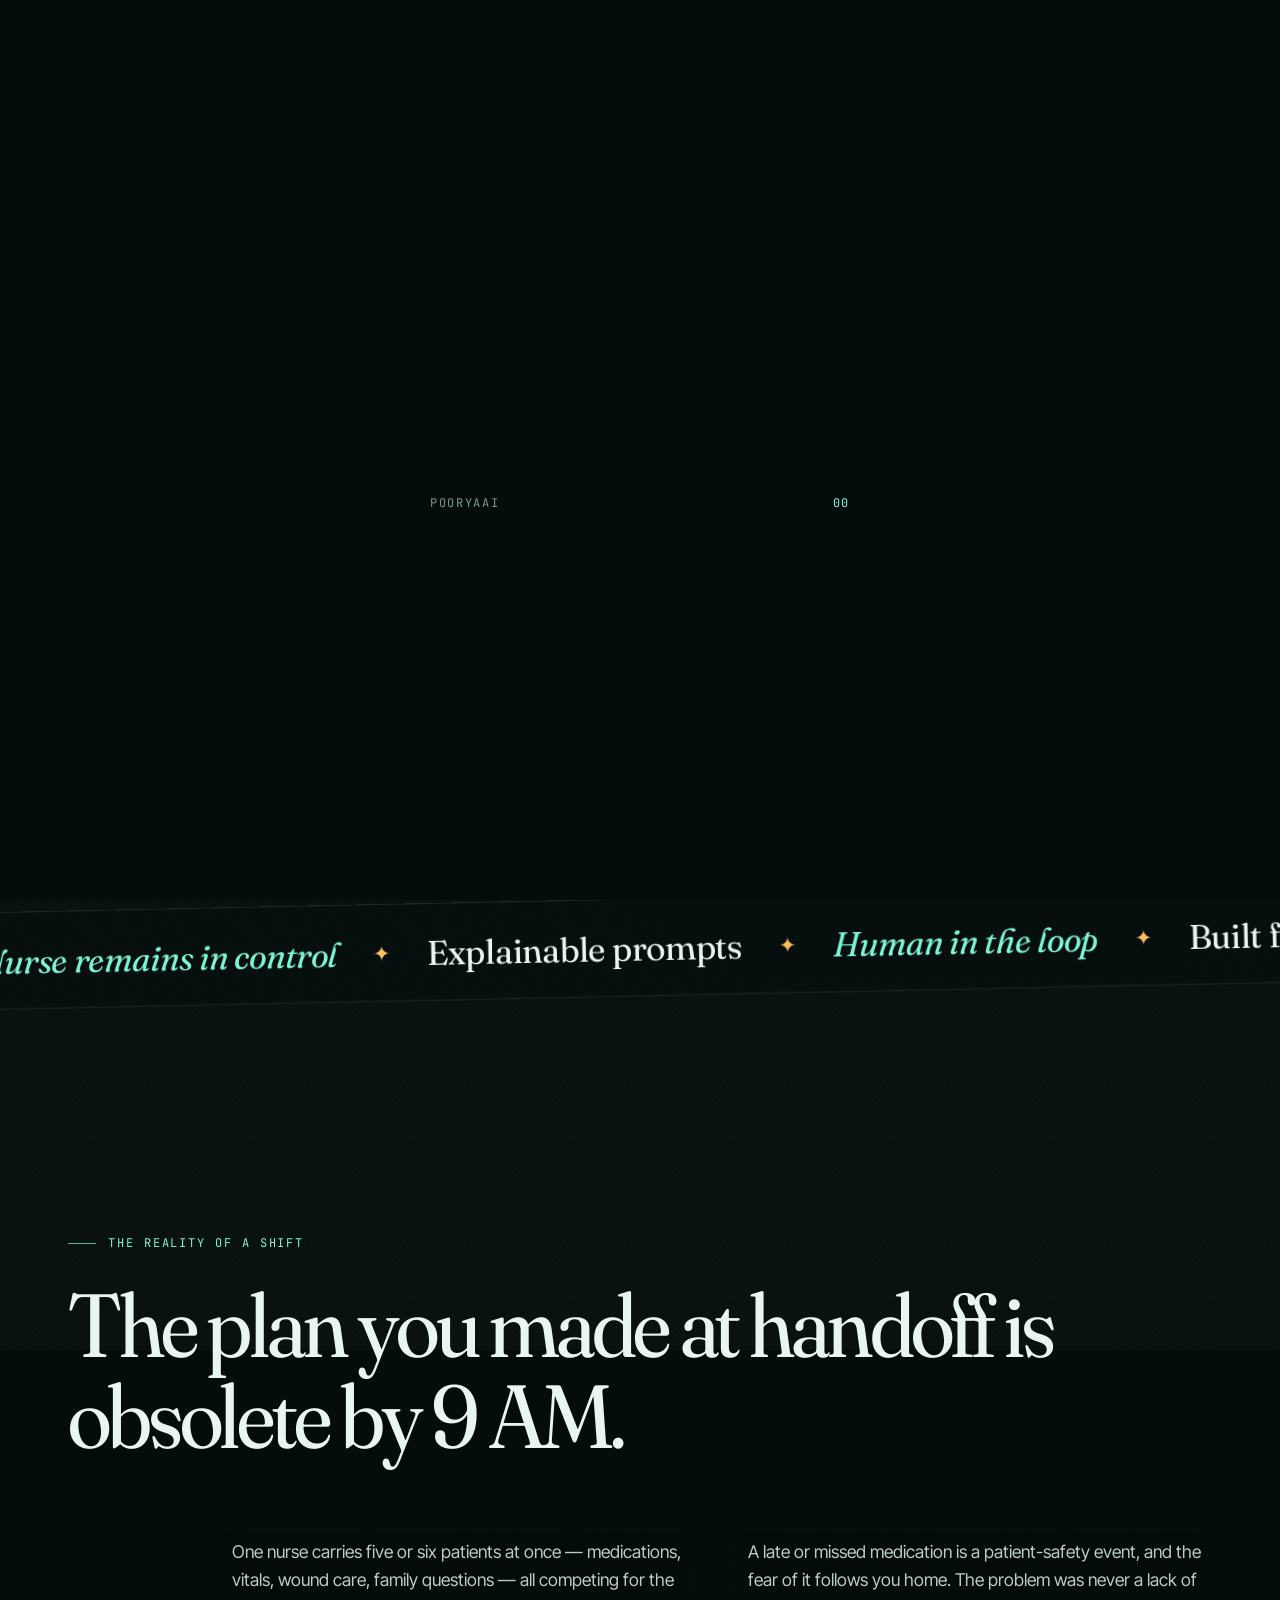
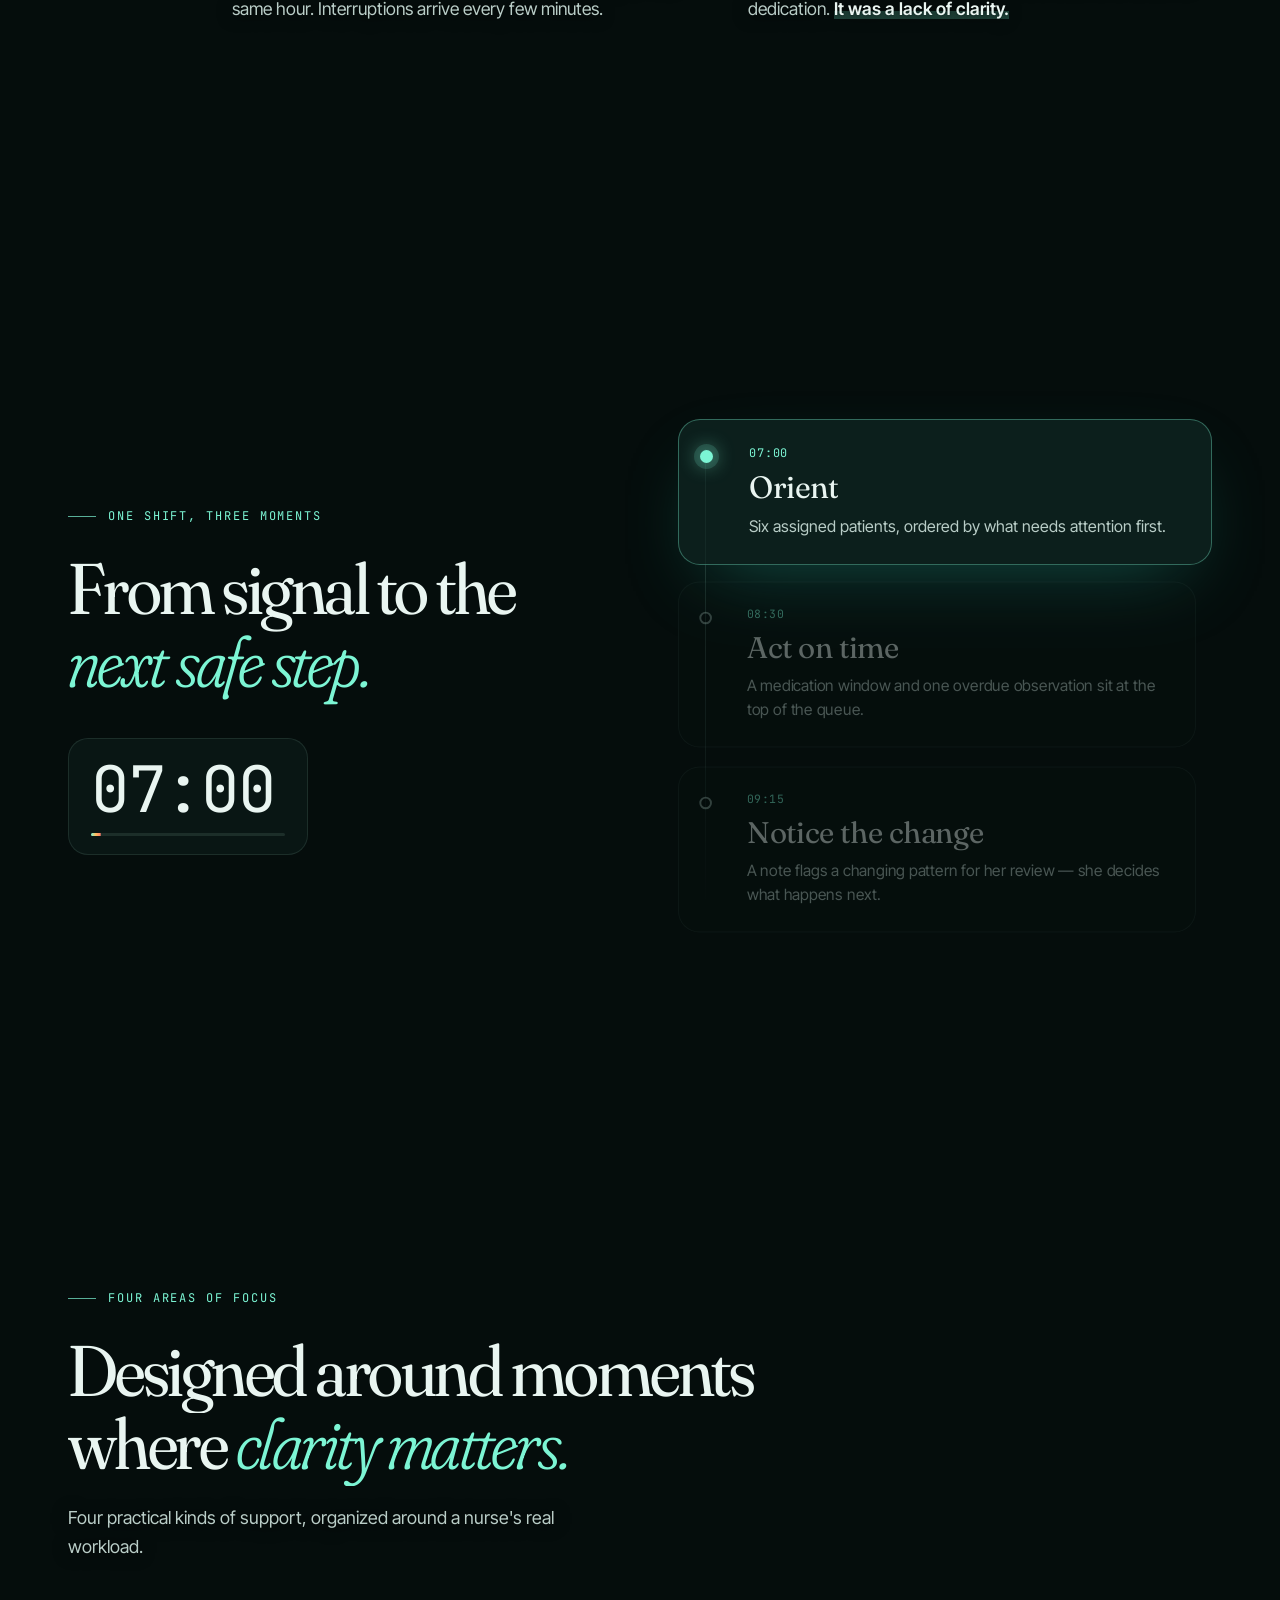
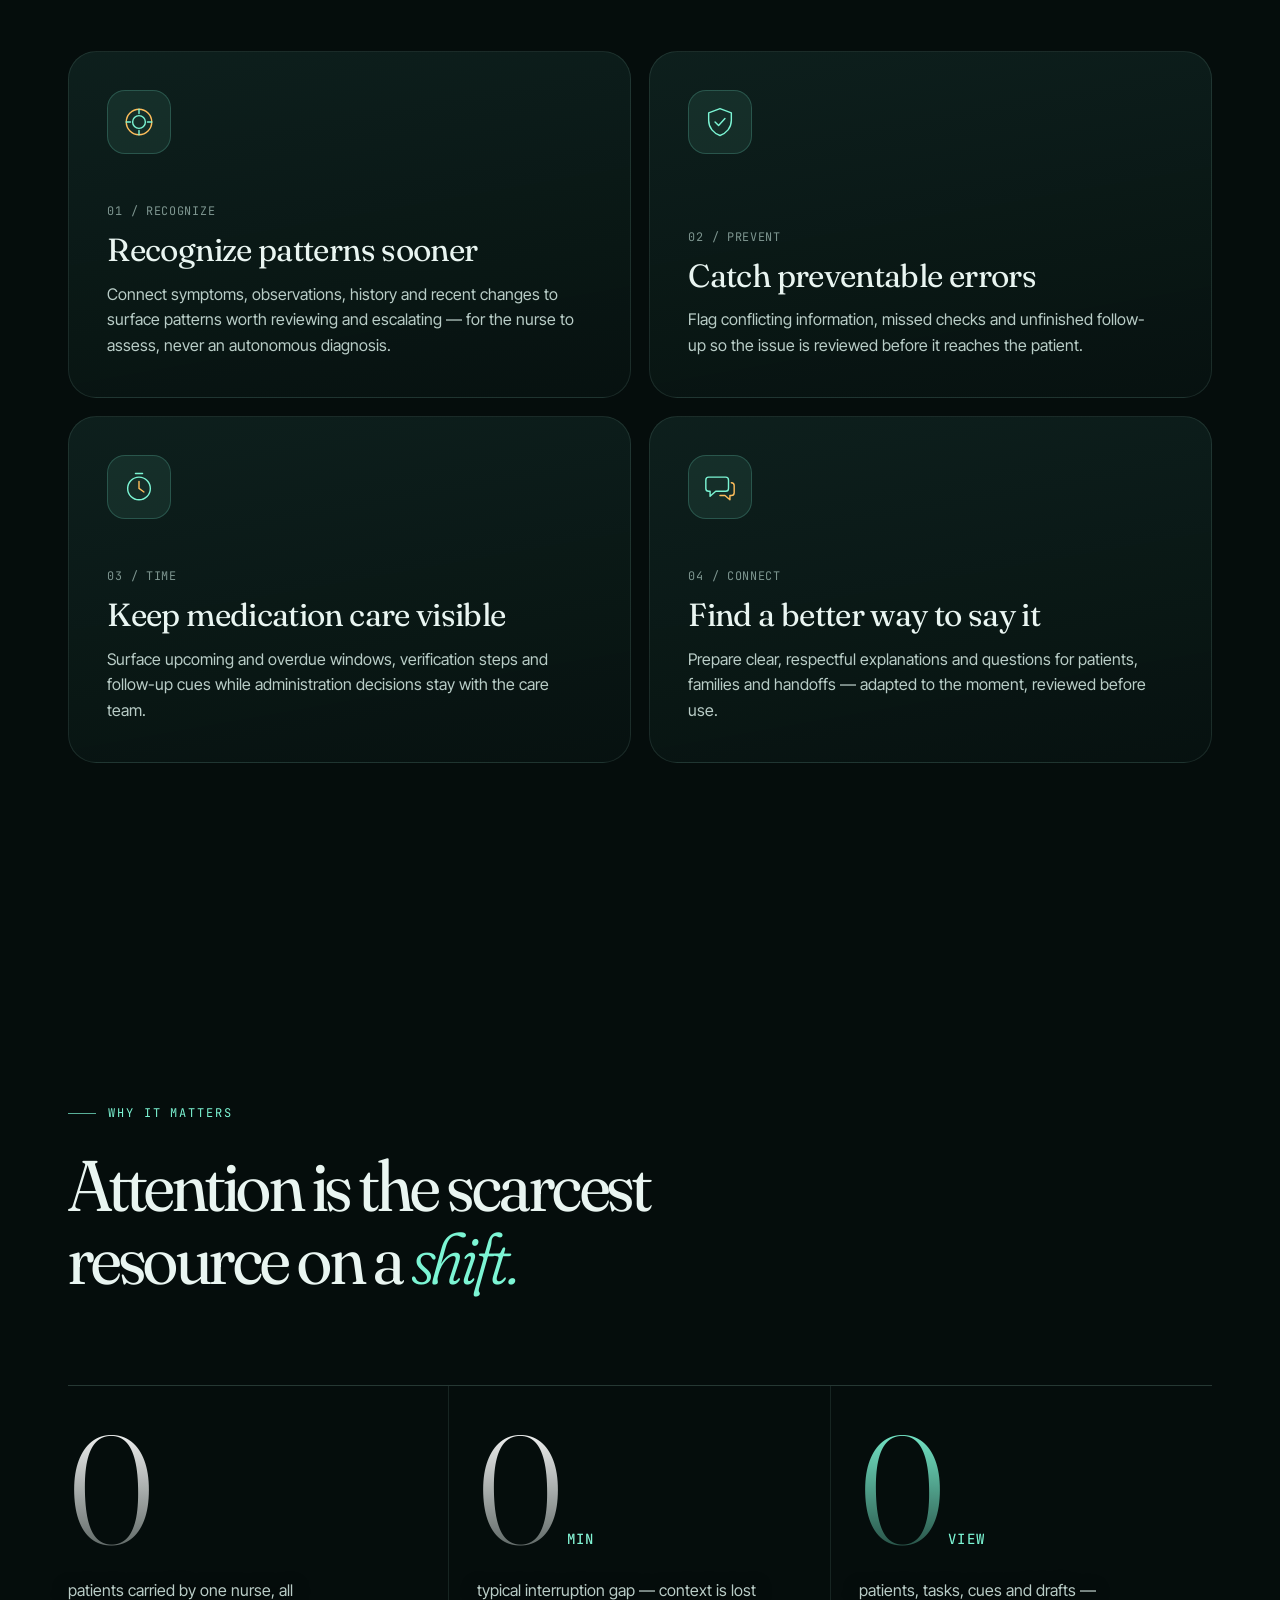
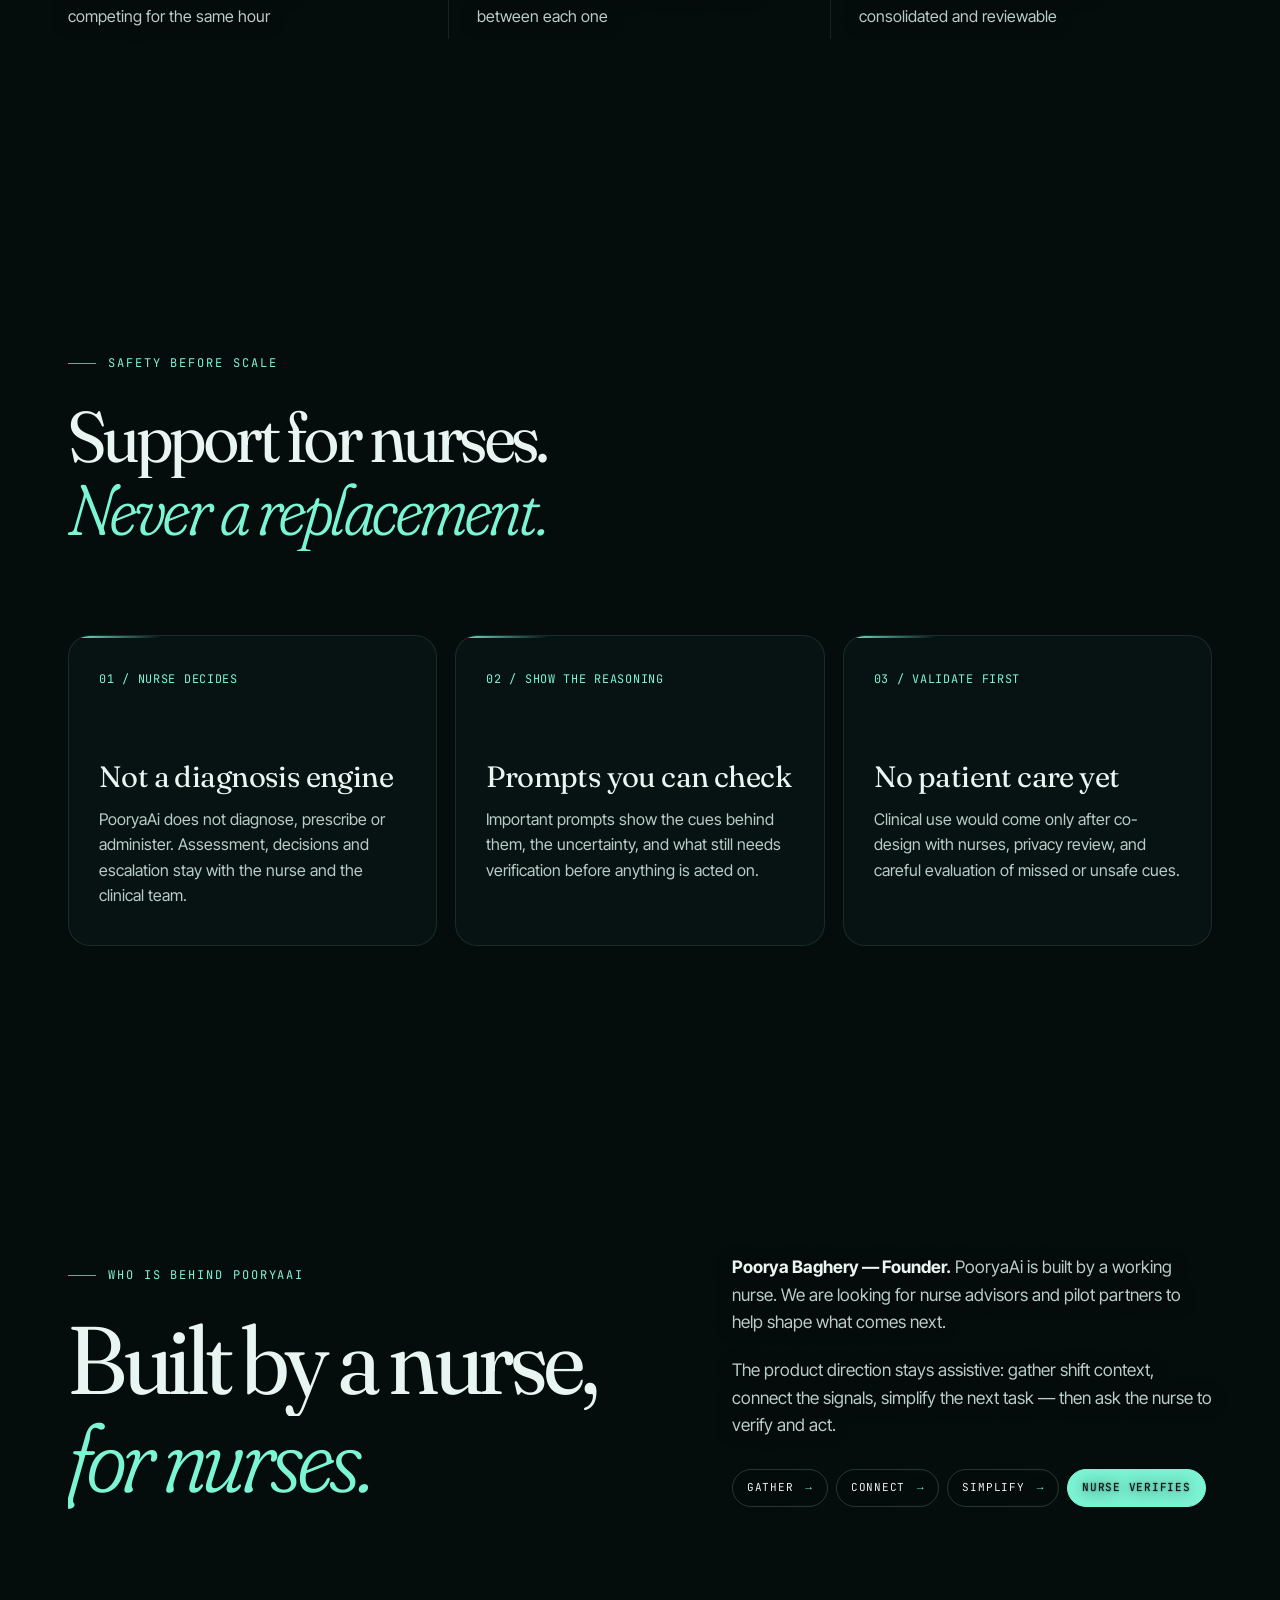
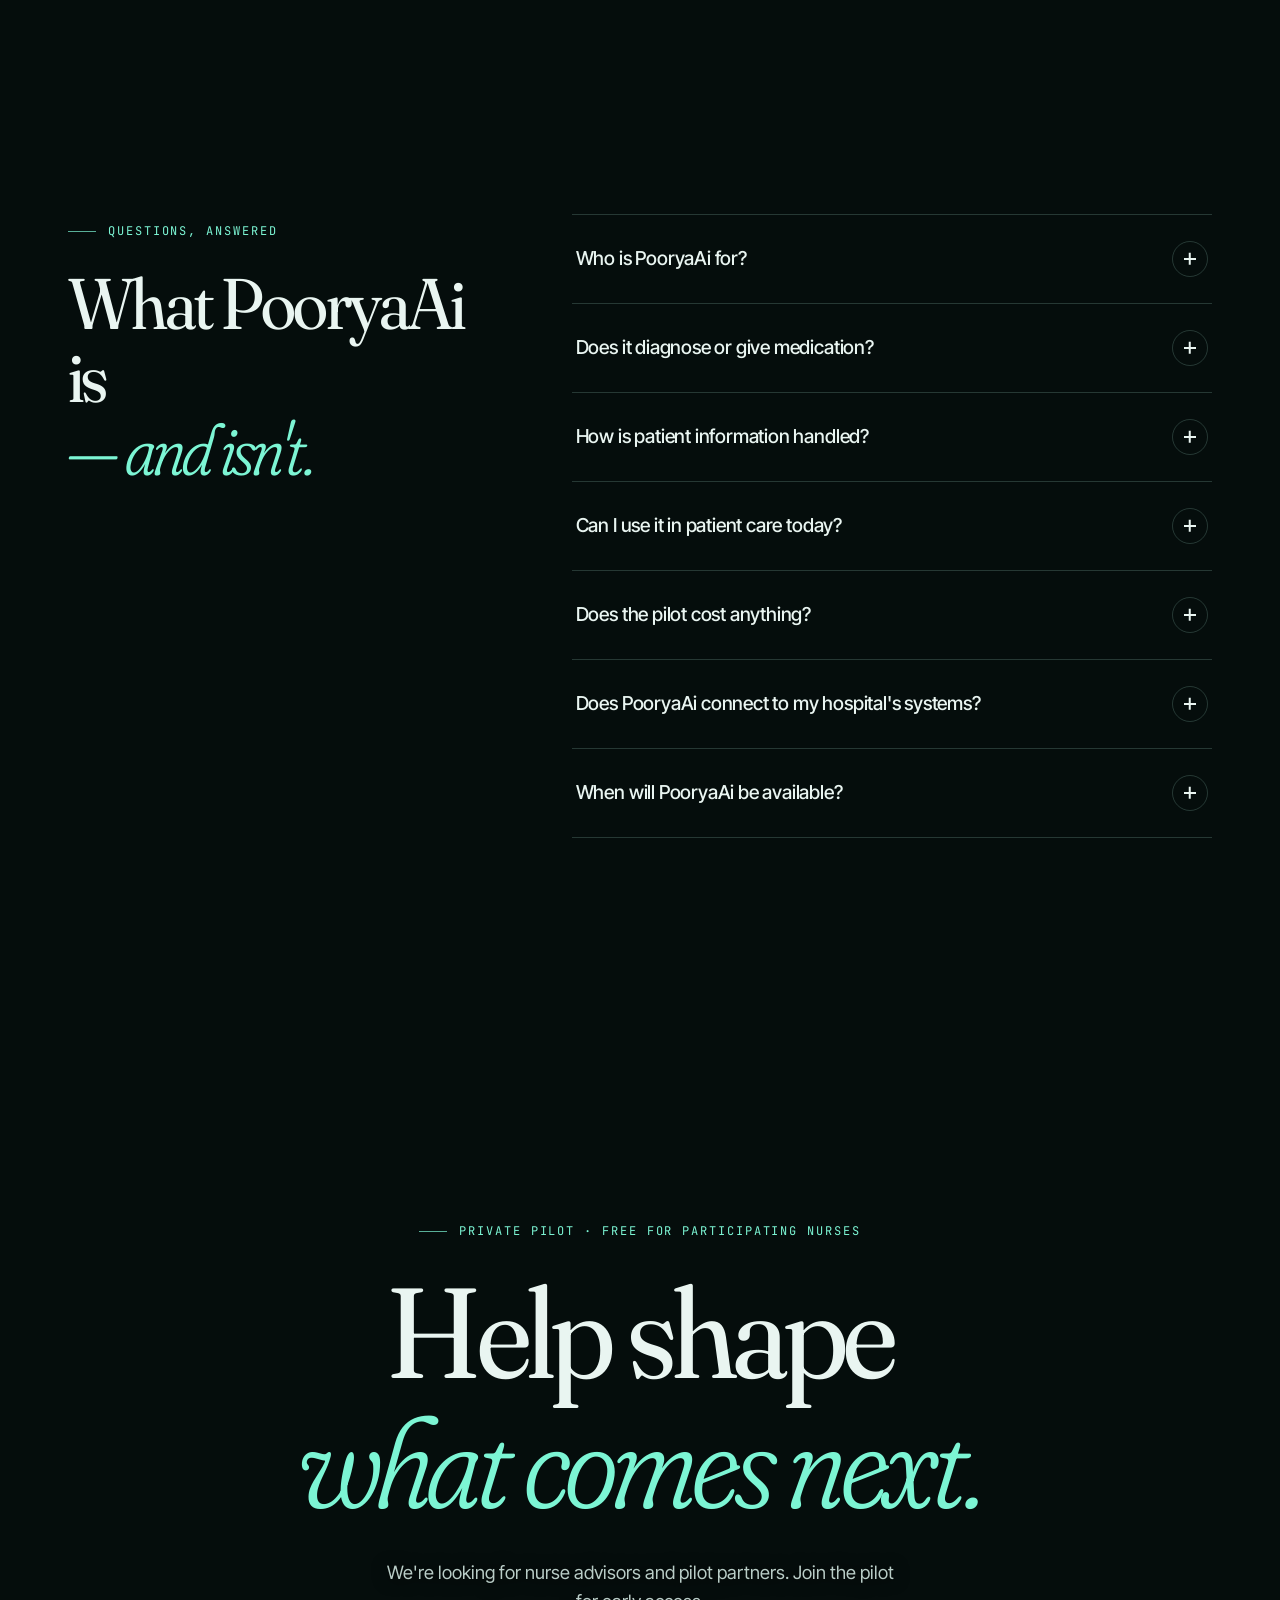
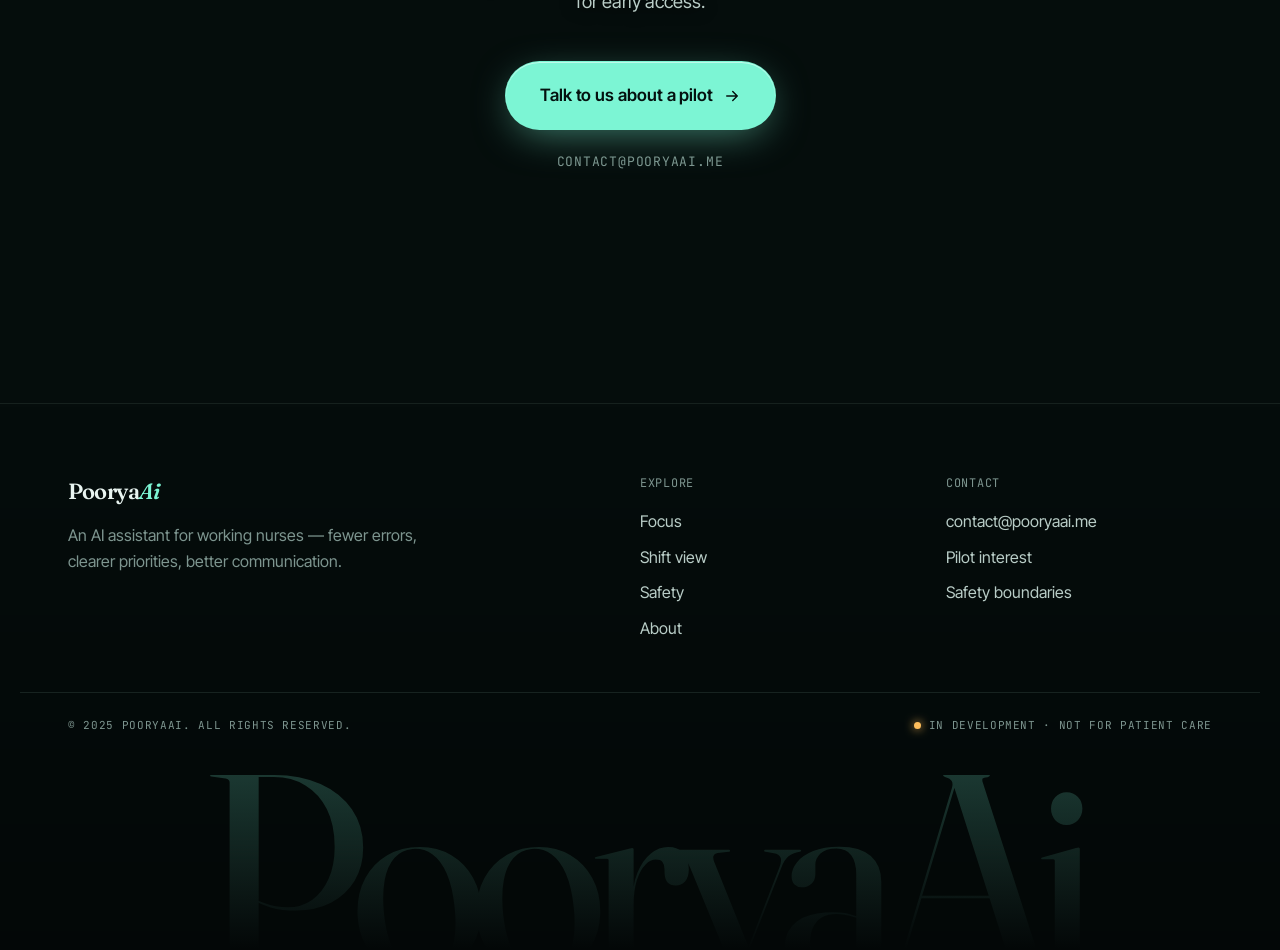
==== commit 8ff24931: "Fix: shift card settles once on touch instead of looping" ====
--- a/index.html
+++ b/index.html
@@ -11,7 +11,7 @@
   <meta property="og:type" content="website" />
   <link rel="canonical" href="https://pooryaai.me/" />
   <link rel="icon" href="data:image/svg+xml,%3Csvg xmlns='http://www.w3.org/2000/svg' viewBox='0 0 64 64'%3E%3Crect width='64' height='64' rx='16' fill='%23050d0c'/%3E%3Ccircle cx='32' cy='32' r='12' fill='%237cf5d4'/%3E%3C/svg%3E" />
-  <script type="module" crossorigin src="./assets/index-DgBjJUpD.js"></script>
+  <script type="module" crossorigin src="./assets/index-D2q6TpHh.js"></script>
   <link rel="stylesheet" crossorigin href="./assets/index-3wOZ8_31.css">
 </head>
 <body>
--- a/assets/index-3wOZ8_31.css
+++ b/assets/index-3wOZ8_31.css
@@ -0,0 +1 @@
+@font-face{font-family:Fraunces Variable;font-style:normal;font-display:swap;font-weight:100 900;src:url(./fraunces-vietnamese-full-normal-7BpKI3vF.woff2)format("woff2-variations");unicode-range:U+102-103,U+110-111,U+128-129,U+168-169,U+1A0-1A1,U+1AF-1B0,U+300-301,U+303-304,U+308-309,U+323,U+329,U+1EA0-1EF9,U+20AB}@font-face{font-family:Fraunces Variable;font-style:normal;font-display:swap;font-weight:100 900;src:url(./fraunces-latin-ext-full-normal-YHFkNujK.woff2)format("woff2-variations");unicode-range:U+100-2BA,U+2BD-2C5,U+2C7-2CC,U+2CE-2D7,U+2DD-2FF,U+304,U+308,U+329,U+1D00-1DBF,U+1E00-1E9F,U+1EF2-1EFF,U+2020,U+20A0-20AB,U+20AD-20C0,U+2113,U+2C60-2C7F,U+A720-A7FF}@font-face{font-family:Fraunces Variable;font-style:normal;font-display:swap;font-weight:100 900;src:url(./fraunces-latin-full-normal-CFFu7zhK.woff2)format("woff2-variations");unicode-range:U+??,U+131,U+152-153,U+2BB-2BC,U+2C6,U+2DA,U+2DC,U+304,U+308,U+329,U+2000-206F,U+20AC,U+2122,U+2191,U+2193,U+2212,U+2215,U+FEFF,U+FFFD}@font-face{font-family:Fraunces Variable;font-style:italic;font-display:swap;font-weight:100 900;src:url(./fraunces-vietnamese-full-italic-BHALq22K.woff2)format("woff2-variations");unicode-range:U+102-103,U+110-111,U+128-129,U+168-169,U+1A0-1A1,U+1AF-1B0,U+300-301,U+303-304,U+308-309,U+323,U+329,U+1EA0-1EF9,U+20AB}@font-face{font-family:Fraunces Variable;font-style:italic;font-display:swap;font-weight:100 900;src:url(./fraunces-latin-ext-full-italic-B8-t4Nou.woff2)format("woff2-variations");unicode-range:U+100-2BA,U+2BD-2C5,U+2C7-2CC,U+2CE-2D7,U+2DD-2FF,U+304,U+308,U+329,U+1D00-1DBF,U+1E00-1E9F,U+1EF2-1EFF,U+2020,U+20A0-20AB,U+20AD-20C0,U+2113,U+2C60-2C7F,U+A720-A7FF}@font-face{font-family:Fraunces Variable;font-style:italic;font-display:swap;font-weight:100 900;src:url(./fraunces-latin-full-italic-D2JnYqd-.woff2)format("woff2-variations");unicode-range:U+??,U+131,U+152-153,U+2BB-2BC,U+2C6,U+2DA,U+2DC,U+304,U+308,U+329,U+2000-206F,U+20AC,U+2122,U+2191,U+2193,U+2212,U+2215,U+FEFF,U+FFFD}@font-face{font-family:Inter Tight Variable;font-style:normal;font-display:swap;font-weight:100 900;src:url(./inter-tight-cyrillic-ext-wght-normal-okcGN4Nq.woff2)format("woff2-variations");unicode-range:U+460-52F,U+1C80-1C8A,U+20B4,U+2DE0-2DFF,U+A640-A69F,U+FE2E-FE2F}@font-face{font-family:Inter Tight Variable;font-style:normal;font-display:swap;font-weight:100 900;src:url(./inter-tight-cyrillic-wght-normal-BS41q_Tv.woff2)format("woff2-variations");unicode-range:U+301,U+400-45F,U+490-491,U+4B0-4B1,U+2116}@font-face{font-family:Inter Tight Variable;font-style:normal;font-display:swap;font-weight:100 900;src:url(./inter-tight-greek-ext-wght-normal-DQgQPNk4.woff2)format("woff2-variations");unicode-range:U+1F??}@font-face{font-family:Inter Tight Variable;font-style:normal;font-display:swap;font-weight:100 900;src:url(./inter-tight-greek-wght-normal-sS1B39LI.woff2)format("woff2-variations");unicode-range:U+370-377,U+37A-37F,U+384-38A,U+38C,U+38E-3A1,U+3A3-3FF}@font-face{font-family:Inter Tight Variable;font-style:normal;font-display:swap;font-weight:100 900;src:url(./inter-tight-vietnamese-wght-normal-TKKdAiBA.woff2)format("woff2-variations");unicode-range:U+102-103,U+110-111,U+128-129,U+168-169,U+1A0-1A1,U+1AF-1B0,U+300-301,U+303-304,U+308-309,U+323,U+329,U+1EA0-1EF9,U+20AB}@font-face{font-family:Inter Tight Variable;font-style:normal;font-display:swap;font-weight:100 900;src:url(./inter-tight-latin-ext-wght-normal-B4u9PlvR.woff2)format("woff2-variations");unicode-range:U+100-2BA,U+2BD-2C5,U+2C7-2CC,U+2CE-2D7,U+2DD-2FF,U+304,U+308,U+329,U+1D00-1DBF,U+1E00-1E9F,U+1EF2-1EFF,U+2020,U+20A0-20AB,U+20AD-20C0,U+2113,U+2C60-2C7F,U+A720-A7FF}@font-face{font-family:Inter Tight Variable;font-style:normal;font-display:swap;font-weight:100 900;src:url(./inter-tight-latin-wght-normal-DX-nOvPD.woff2)format("woff2-variations");unicode-range:U+??,U+131,U+152-153,U+2BB-2BC,U+2C6,U+2DA,U+2DC,U+304,U+308,U+329,U+2000-206F,U+20AC,U+2122,U+2191,U+2193,U+2212,U+2215,U+FEFF,U+FFFD}@font-face{font-family:JetBrains Mono;font-style:normal;font-display:swap;font-weight:400;src:url([data-uri])format("woff2"),url([data-uri])format("woff");unicode-range:U+460-52F,U+1C80-1C8A,U+20B4,U+2DE0-2DFF,U+A640-A69F,U+FE2E-FE2F}@font-face{font-family:JetBrains Mono;font-style:normal;font-display:swap;font-weight:400;src:url(./jetbrains-mono-cyrillic-400-normal-BEIGL1Tu.woff2)format("woff2"),url(./jetbrains-mono-cyrillic-400-normal-ugxPyKxw.woff)format("woff");unicode-range:U+301,U+400-45F,U+490-491,U+4B0-4B1,U+2116}@font-face{font-family:JetBrains Mono;font-style:normal;font-display:swap;font-weight:400;src:url(./jetbrains-mono-greek-400-normal-C190GLew.woff2)format("woff2"),url(./jetbrains-mono-greek-400-normal-B9oWc5Lo.woff)format("woff");unicode-range:U+370-377,U+37A-37F,U+384-38A,U+38C,U+38E-3A1,U+3A3-3FF}@font-face{font-family:JetBrains Mono;font-style:normal;font-display:swap;font-weight:400;src:url([data-uri])format("woff2"),url(./jetbrains-mono-vietnamese-400-normal-CqNFfHCs.woff)format("woff");unicode-range:U+102-103,U+110-111,U+128-129,U+168-169,U+1A0-1A1,U+1AF-1B0,U+300-301,U+303-304,U+308-309,U+323,U+329,U+1EA0-1EF9,U+20AB}@font-face{font-family:JetBrains Mono;font-style:normal;font-display:swap;font-weight:400;src:url(./jetbrains-mono-latin-ext-400-normal-Bc8Ftmh3.woff2)format("woff2"),url(./jetbrains-mono-latin-ext-400-normal-fXTG6kC5.woff)format("woff");unicode-range:U+100-2BA,U+2BD-2C5,U+2C7-2CC,U+2CE-2D7,U+2DD-2FF,U+304,U+308,U+329,U+1D00-1DBF,U+1E00-1E9F,U+1EF2-1EFF,U+2020,U+20A0-20AB,U+20AD-20C0,U+2113,U+2C60-2C7F,U+A720-A7FF}@font-face{font-family:JetBrains Mono;font-style:normal;font-display:swap;font-weight:400;src:url(./jetbrains-mono-latin-400-normal-V6pRDFza.woff2)format("woff2"),url(./jetbrains-mono-latin-400-normal-6-qcROiO.woff)format("woff");unicode-range:U+??,U+131,U+152-153,U+2BB-2BC,U+2C6,U+2DA,U+2DC,U+304,U+308,U+329,U+2000-206F,U+20AC,U+2122,U+2191,U+2193,U+2212,U+2215,U+FEFF,U+FFFD}@font-face{font-family:JetBrains Mono;font-style:normal;font-display:swap;font-weight:500;src:url([data-uri])format("woff2"),url([data-uri])format("woff");unicode-range:U+460-52F,U+1C80-1C8A,U+20B4,U+2DE0-2DFF,U+A640-A69F,U+FE2E-FE2F}@font-face{font-family:JetBrains Mono;font-style:normal;font-display:swap;font-weight:500;src:url(./jetbrains-mono-cyrillic-500-normal-DmUKJPL_.woff2)format("woff2"),url(./jetbrains-mono-cyrillic-500-normal-DJqRU3vO.woff)format("woff");unicode-range:U+301,U+400-45F,U+490-491,U+4B0-4B1,U+2116}@font-face{font-family:JetBrains Mono;font-style:normal;font-display:swap;font-weight:500;src:url(./jetbrains-mono-greek-500-normal-JpySY46c.woff2)format("woff2"),url(./jetbrains-mono-greek-500-normal-D7SFKleX.woff)format("woff");unicode-range:U+370-377,U+37A-37F,U+384-38A,U+38C,U+38E-3A1,U+3A3-3FF}@font-face{font-family:JetBrains Mono;font-style:normal;font-display:swap;font-weight:500;src:url([data-uri])format("woff2"),url(./jetbrains-mono-vietnamese-500-normal-DNRqzVM1.woff)format("woff");unicode-range:U+102-103,U+110-111,U+128-129,U+168-169,U+1A0-1A1,U+1AF-1B0,U+300-301,U+303-304,U+308-309,U+323,U+329,U+1EA0-1EF9,U+20AB}@font-face{font-family:JetBrains Mono;font-style:normal;font-display:swap;font-weight:500;src:url(./jetbrains-mono-latin-ext-500-normal-Cut-4mMH.woff2)format("woff2"),url(./jetbrains-mono-latin-ext-500-normal-ckzbgY84.woff)format("woff");unicode-range:U+100-2BA,U+2BD-2C5,U+2C7-2CC,U+2CE-2D7,U+2DD-2FF,U+304,U+308,U+329,U+1D00-1DBF,U+1E00-1E9F,U+1EF2-1EFF,U+2020,U+20A0-20AB,U+20AD-20C0,U+2113,U+2C60-2C7F,U+A720-A7FF}@font-face{font-family:JetBrains Mono;font-style:normal;font-display:swap;font-weight:500;src:url(./jetbrains-mono-latin-500-normal-BWZEU5yA.woff2)format("woff2"),url(./jetbrains-mono-latin-500-normal-CJOVTJB7.woff)format("woff");unicode-range:U+??,U+131,U+152-153,U+2BB-2BC,U+2C6,U+2DA,U+2DC,U+304,U+308,U+329,U+2000-206F,U+20AC,U+2122,U+2191,U+2193,U+2212,U+2215,U+FEFF,U+FFFD}:root{--bg:#050d0c;--bg-2:#081614;--ink:#e9f5f1;--ink-2:#b9cdc7;--muted:#7d958f;--line:#beffeb1a;--line-2:#beffeb2e;--glass:#0e201d8c;--glass-2:#142c28b3;--mint:#7cf5d4;--aqua:#2fd8bd;--teal:#0e8f7d;--amber:#ffbe5c;--coral:#ff7a6b;--violet:#a99bff;--f-display:"Fraunces Variable", "Iowan Old Style", Georgia, serif;--f-body:"Inter Tight Variable", "Inter", system-ui, -apple-system, "Segoe UI", sans-serif;--f-mono:"JetBrains Mono", ui-monospace, SFMono-Regular, Menlo, monospace;--wrap:1240px;--pad:clamp(20px, 4vw, 48px);--radius:22px;--ease:cubic-bezier(.22, 1, .36, 1)}*,:before,:after{box-sizing:border-box}html{-webkit-text-size-adjust:100%;scroll-behavior:auto}html.lenis,html.lenis body{height:auto}.lenis.lenis-smooth{scroll-behavior:auto!important}body{background:var(--bg);color:var(--ink);font-family:var(--f-body);-webkit-font-smoothing:antialiased;text-rendering:optimizelegibility;margin:0;font-size:clamp(16px,1.05vw,17.5px);line-height:1.6;overflow-x:hidden}body.is-loading{overflow:hidden}img,svg{max-width:100%;display:block}a{color:inherit;text-decoration:none}h1,h2,h3,p,ol,ul{margin:0}ol,ul{padding:0;list-style:none}::selection{background:var(--mint);color:var(--bg)}.wrap{width:100%;max-width:var(--wrap);padding:0 var(--pad);margin:0 auto}.mono{font-family:var(--f-mono);letter-spacing:.06em;text-transform:uppercase;font-size:.74em}.muted{color:var(--muted)}em{font-style:italic}.skip{z-index:100;background:var(--mint);color:var(--bg);border-radius:10px;padding:10px 16px;font-weight:600;transition:top .2s;position:fixed;top:-60px;left:16px}.skip:focus{top:16px}:focus-visible{outline:2px solid var(--mint);outline-offset:3px;border-radius:6px}#scene{width:100vw;height:100vh;z-index:0;height:100lvh;display:block;position:fixed;top:0;bottom:0;left:0;right:0}.no-webgl #scene{display:none}.no-webgl body,body.no-webgl{background:radial-gradient(60% 50% at 75% 30%, #2fd8bd38, transparent 70%), radial-gradient(50% 40% at 15% 80%, #a99bff1f, transparent 70%), var(--bg);background-attachment:fixed}.grain{z-index:1;pointer-events:none;opacity:.06;background-image:url("data:image/svg+xml,%3Csvg xmlns='http://www.w3.org/2000/svg' width='160' height='160'%3E%3Cfilter id='n'%3E%3CfeTurbulence type='fractalNoise' baseFrequency='.9' numOctaves='3' stitchTiles='stitch'/%3E%3C/filter%3E%3Crect width='100%25' height='100%25' filter='url(%23n)'/%3E%3C/svg%3E");animation:1.2s steps(6,end) infinite grain;position:fixed;top:-50%;bottom:-50%;left:-50%;right:-50%}@keyframes grain{0%{transform:translate(0)}25%{transform:translate(-3%,2%)}50%{transform:translate(2%,-3%)}75%{transform:translate(-2%,-1%)}to{transform:translate(1%,3%)}}.vignette{z-index:1;pointer-events:none;background:radial-gradient(120% 90% at 50% 40%,#0000 55%,#0000008c 100%);position:fixed;top:0;bottom:0;left:0;right:0}main,.footer{z-index:2;position:relative}.progress{z-index:60;transform-origin:0;background:linear-gradient(90deg, var(--aqua), var(--mint), var(--amber));width:100%;height:2px;position:fixed;top:0;left:0;transform:scaleX(0)}.cursor{z-index:70;pointer-events:none;width:34px;height:34px;transition:width .35s var(--ease), height .35s var(--ease), margin .35s var(--ease), background .35s, border-color .35s, opacity .3s;opacity:0;border:1px solid #7cf5d48c;border-radius:50%;margin:-17px 0 0 -17px;position:fixed;top:0;left:0}.cursor.is-visible{opacity:1}.cursor.is-hover{background:#7cf5d41a;border-color:#7cf5d4e6;width:64px;height:64px;margin:-32px 0 0 -32px}@media (hover:none),(pointer:coarse){.cursor{display:none}}.loader{z-index:90;background:var(--bg);align-content:center;place-items:center;gap:28px;display:grid;position:fixed;top:0;bottom:0;left:0;right:0}.loader__ecg{width:min(420px,70vw);height:80px;overflow:visible}.loader__ecg path{fill:none;stroke:var(--mint);stroke-width:2px;stroke-linecap:round;stroke-linejoin:round;stroke-dasharray:700;stroke-dashoffset:700px;filter:drop-shadow(0 0 8px #7cf5d4cc)}.loader__label{width:min(420px,70vw);font-family:var(--f-mono);letter-spacing:.14em;text-transform:uppercase;color:var(--muted);justify-content:space-between;font-size:12px;display:flex}.loader__count{color:var(--mint)}.btn{--bg-btn:var(--mint);letter-spacing:-.005em;background:var(--bg-btn);color:#04110f;isolation:isolate;transition:box-shadow .4s var(--ease), background .3s;will-change:transform;border:1px solid #0000;border-radius:999px;justify-content:center;align-items:center;gap:10px;padding:15px 24px;font-size:15px;font-weight:600;display:inline-flex;position:relative;overflow:hidden;box-shadow:0 10px 40px -10px #7cf5d48c,inset 0 1px #ffffff80}.btn:after{content:"";z-index:-1;transition:transform .9s var(--ease);background:linear-gradient(110deg,#0000 30%,#ffffffa6 50%,#0000 70%);position:absolute;top:0;bottom:0;left:0;right:0;transform:translate(-120%)}.btn:hover:after{transform:translate(120%)}.btn:hover{box-shadow:0 16px 60px -12px #7cf5d4cc,inset 0 1px #ffffff80}.btn svg{fill:none;stroke:currentColor;stroke-width:2px;stroke-linecap:round;stroke-linejoin:round;width:18px;height:18px;transition:transform .4s var(--ease)}.btn:hover svg{transform:translate(4px)}.btn--ghost{color:var(--ink);border-color:var(--line-2);box-shadow:none;-webkit-backdrop-filter:blur(10px);background:#ffffff0a}.btn--ghost:after{background:linear-gradient(110deg,#0000 30%,#7cf5d42e 50%,#0000 70%)}.btn--ghost:hover{border-color:#7cf5d480;box-shadow:0 0 0 4px #7cf5d40f}.btn--small{padding:10px 18px;font-size:14px}.btn--xl{padding:20px 34px;font-size:17px}.nav{z-index:50;width:min(100% - 24px,1180px);transition:background .4s, border-color .4s, transform .5s var(--ease), backdrop-filter .4s;border:1px solid #0000;border-radius:999px;align-items:center;gap:24px;margin:0 auto;padding:10px 10px 10px 22px;display:flex;position:fixed;top:14px;left:0;right:0}.nav.is-scrolled{border-color:var(--line);-webkit-backdrop-filter:blur(18px)saturate(140%);background:#0612109e}.nav.is-hidden{transform:translateY(-140%)}.wordmark{font-family:var(--f-display);letter-spacing:-.02em;font-size:22px;font-weight:600}.wordmark span{color:var(--mint);font-style:italic}.nav__links{gap:4px;margin-left:auto;display:flex}.nav__links a{color:var(--ink-2);border-radius:999px;padding:8px 14px;font-size:14px;transition:color .25s,background .25s;position:relative}.nav__links a:hover,.nav__links a.is-active{color:var(--ink);background:#ffffff0d}.nav__links a.is-active:before{content:"";background:var(--mint);border-radius:50%;width:4px;height:4px;margin-left:-2px;position:absolute;bottom:3px;left:50%}.nav__burger{border:1px solid var(--line-2);cursor:pointer;background:#ffffff0a;border-radius:50%;width:44px;height:44px;margin-left:auto;display:none;position:relative}.nav__burger span{background:var(--ink);height:1.5px;transition:transform .4s var(--ease), top .4s var(--ease);position:absolute;left:13px;right:13px}.nav__burger span:first-child{top:17px}.nav__burger span:last-child{top:25px}.nav__burger[aria-expanded=true] span:first-child{top:21px;transform:rotate(45deg)}.nav__burger[aria-expanded=true] span:last-child{top:21px;transform:rotate(-45deg)}.mobile-menu{z-index:45;padding:110px var(--pad) 40px;-webkit-backdrop-filter:blur(24px);background:#050d0ceb;flex-direction:column;gap:6px;display:flex;position:fixed;top:0;bottom:0;left:0;right:0}.mobile-menu[hidden]{display:none}.mobile-menu a:not(.btn){font-family:var(--f-display);letter-spacing:-.02em;border-bottom:1px solid var(--line);padding:8px 0;font-size:clamp(34px,9vw,48px);line-height:1.25}.mobile-menu .btn{margin-top:28px}h1,h2{font-family:var(--f-display);letter-spacing:-.035em;font-variation-settings:"opsz" 144, "SOFT" 50;font-weight:400;line-height:1.02}h1 em,h2 em{color:var(--mint);font-variation-settings:"opsz" 144, "SOFT" 100, "WONK" 1;font-weight:300}h2{font-size:clamp(38px,5.6vw,78px)}h3{letter-spacing:-.02em;font-size:clamp(20px,1.6vw,24px);font-weight:600;line-height:1.2}.kicker,.eyebrow{font-family:var(--f-mono);letter-spacing:.16em;text-transform:uppercase;color:var(--mint);align-items:center;gap:12px;margin-bottom:26px;font-size:12px;display:inline-flex}.kicker:before,.eyebrow:before{content:"";opacity:.7;background:currentColor;width:28px;height:1px}.line{margin-bottom:-.08em;padding-bottom:.08em;display:block;overflow:hidden}.line>.line__in{will-change:transform;display:inline-block}section{position:relative}.section-head{max-width:860px;margin-bottom:clamp(48px,7vw,90px)}.section-head__lead{color:var(--ink-2);max-width:520px;margin-top:24px;font-size:1.12em}.hero{min-height:100vh;align-items:center;min-height:100svh;padding:130px 0 90px;display:flex}.hero__grid{grid-template-columns:1.05fr .95fr;align-items:center;gap:clamp(32px,5vw,80px);display:grid}.hero__title{margin-bottom:28px;font-size:clamp(52px,8.2vw,124px)}.hero__lead{color:var(--ink-2);max-width:520px;margin-bottom:36px;font-size:clamp(17px,1.35vw,20px)}.hero__actions{flex-wrap:wrap;gap:12px;margin-bottom:36px;display:flex}.chips{flex-wrap:wrap;gap:8px;display:flex}.chips li{color:var(--ink-2);border:1px solid var(--line);background:#ffffff05;border-radius:999px;align-items:center;gap:8px;padding:7px 14px 7px 12px;font-size:13px;display:inline-flex}.chips li:before{content:"";background:var(--mint);width:6px;height:6px;box-shadow:0 0 10px var(--mint);border-radius:50%}.hero__card-wrap{perspective:1400px;position:relative}.shift-card{border:1px solid var(--line-2);-webkit-backdrop-filter:blur(22px)saturate(130%);transform-style:preserve-3d;will-change:transform;background:linear-gradient(160deg,#1c3a35b8,#081614c7);border-radius:26px;max-width:500px;margin-left:auto;padding:22px;position:relative;box-shadow:0 50px 120px -30px #000c,inset 0 0 0 1px #7cf5d40a,inset 0 1px #ffffff14}.shift-card .layer{transform:translateZ(var(--z,0));transform-style:preserve-3d}.shift-card__shine{border-radius:inherit;pointer-events:none;background:radial-gradient(500px circle at var(--mx,50%) var(--my,0%), #7cf5d424, transparent 45%);position:absolute;top:0;bottom:0;left:0;right:0}.shift-card__head{justify-content:space-between;align-items:flex-start;margin-bottom:18px;display:flex}.shift-card__title{font-family:var(--f-display);letter-spacing:-.02em;font-size:24px}.pill{font-family:var(--f-mono);letter-spacing:.08em;text-transform:uppercase;color:var(--mint);white-space:nowrap;background:#7cf5d41a;border:1px solid #7cf5d440;border-radius:999px;padding:6px 12px;font-size:11px}.beds{gap:8px;margin-bottom:16px;display:grid}.bed{--c:var(--mint);border:1px solid var(--line);background:#ffffff08;border-radius:14px;grid-template-columns:auto 1fr auto;align-items:center;gap:12px;padding:10px 12px;display:grid}.bed--due{--c:var(--amber)}.bed--watch{--c:var(--coral);background:#ff7a6b0f;border-color:#ff7a6b40}.bed__no{width:36px;height:36px;font-family:var(--f-mono);color:var(--c);background:color-mix(in srgb, var(--c) 14%, transparent);border:1px solid color-mix(in srgb, var(--c) 35%, transparent);border-radius:10px;place-items:center;font-size:13px;display:grid}.bed__txt{line-height:1.3;display:grid}.bed__txt b{font-size:14.5px;font-weight:600}.bed__txt small{color:var(--muted);font-size:12.5px}.tag{font-family:var(--f-mono);letter-spacing:.06em;text-transform:uppercase;color:var(--c);background:color-mix(in srgb, var(--c) 12%, transparent);white-space:nowrap;border-radius:8px;padding:4px 8px;font-size:10.5px}.tasks{border:1px solid var(--line);background:#0000002e;border-radius:16px;margin-bottom:14px;padding:14px}.tasks .mono{margin-bottom:8px}.tasks li{border-top:1px dashed var(--line);align-items:center;gap:12px;padding:7px 0;font-size:13.5px;display:flex}.tasks li:first-child{border-top:0}.tasks li>.mono{color:var(--muted);min-width:44px;margin:0}.tasks em{font-style:normal;font-family:var(--f-mono);text-transform:uppercase;letter-spacing:.06em;white-space:nowrap;border-radius:6px;margin-left:auto;padding:3px 8px;font-size:10.5px}.tasks .due{color:var(--amber);background:#ffbe5c1f}.tasks .review{color:var(--coral);background:#ff7a6b1f}.cue{color:var(--ink-2);background:linear-gradient(120deg,#ff7a6b29,#ff7a6b0a);border:1px solid #ff7a6b59;border-radius:16px;align-items:flex-start;gap:12px;padding:14px;font-size:13.5px;display:flex;box-shadow:0 20px 40px -20px #ff7a6b80}.cue b{color:var(--coral);margin-right:4px}.cue__dot{background:var(--coral);border-radius:50%;flex:none;width:10px;height:10px;margin-top:6px;animation:1.8s infinite ping;box-shadow:0 0 #ff7a6b99}@keyframes ping{0%{box-shadow:0 0 #ff7a6b99}80%,to{box-shadow:0 0 0 12px #ff7a6b00}}.shift-card__foot{color:var(--muted);justify-content:space-between;gap:12px;margin-top:14px;font-size:10.5px;display:flex}.float-badge{z-index:3;color:var(--ink);border:1px solid var(--line-2);-webkit-backdrop-filter:blur(12px);background:#0a1a18cc;border-radius:999px;align-items:center;gap:8px;padding:9px 14px;font-size:11px;animation:6s ease-in-out infinite bob;display:inline-flex;position:absolute;box-shadow:0 16px 40px -12px #000000b3}.float-badge i{background:currentColor;border-radius:50%;width:7px;height:7px;box-shadow:0 0 10px}.float-badge--a{color:var(--mint);top:-22px;left:-2%}.float-badge--b{color:var(--violet);animation-delay:-3s;bottom:-18px;right:-3%}@keyframes bob{0%,to{transform:translateY(0)}50%{transform:translateY(-12px)}}.scroll-hint{color:var(--muted);flex-direction:column;align-items:center;gap:10px;font-size:10.5px;display:flex;position:absolute;bottom:26px;left:50%;transform:translate(-50%)}.scroll-hint__bar{background:linear-gradient(var(--mint), transparent);width:1px;height:44px;position:relative;overflow:hidden}.scroll-hint__bar:after{content:"";width:100%;height:40%;animation:drip 2s var(--ease) infinite;background:#fff;position:absolute;top:-40%;left:0}@keyframes drip{to{top:110%}}.ticker{z-index:2;border-block:1px solid var(--line);-webkit-backdrop-filter:blur(8px);background:#050d0c8c;padding:20px 0;position:relative;overflow:hidden;transform:rotate(-1.2deg)scale(1.03)}.ticker__track{width:max-content;font-family:var(--f-display);letter-spacing:-.02em;white-space:nowrap;align-items:center;gap:36px;font-size:clamp(22px,2.6vw,36px);animation:38s linear infinite marquee;display:flex}.ticker__track span:nth-of-type(odd){color:var(--mint);font-style:italic}.ticker__track i{color:var(--amber);font-size:.6em;font-style:normal}@keyframes marquee{to{transform:translate(-50%)}}.problem{padding:clamp(120px,18vw,240px) 0 clamp(100px,14vw,200px)}.problem__title{max-width:1100px;margin-bottom:clamp(48px,6vw,80px);font-size:clamp(42px,7vw,108px)}.problem__title .w{opacity:.14;transition:none;display:inline-block}.problem__body{max-width:980px;color:var(--ink-2);grid-template-columns:1fr 1fr;gap:clamp(24px,4vw,64px);margin-left:auto;font-size:1.1em;display:grid}.problem__body strong{color:var(--ink);background:linear-gradient(#0000 62%,#7cf5d440 62%);font-weight:600}.timeline__pin{min-height:100vh;align-items:center;min-height:100svh;padding:110px 0 60px;display:flex}.timeline__grid{grid-template-columns:1fr 1fr;align-items:center;gap:clamp(40px,6vw,100px);display:grid}.timeline__head h2{margin-bottom:40px}.clock{background:var(--glass);border:1px solid var(--line);-webkit-backdrop-filter:blur(14px);border-radius:20px;flex-direction:column;gap:12px;min-width:240px;padding:18px 22px;display:inline-flex}.clock__time{letter-spacing:-.02em;text-transform:none;color:var(--ink);font-variant-numeric:tabular-nums;font-size:clamp(42px,5vw,64px);line-height:1}.clock__bar{background:var(--line);border-radius:3px;height:3px;overflow:hidden}.clock__bar span{transform-origin:0;background:linear-gradient(90deg, var(--mint), var(--amber), var(--coral));width:100%;height:100%;display:block;transform:scaleX(.05)}.moments{gap:14px;display:grid;position:relative}.moments:before{content:"";background:linear-gradient(var(--line-2), transparent);width:1px;position:absolute;top:30px;bottom:30px;left:27px}.moment{border-radius:var(--radius);border:1px solid var(--line);-webkit-backdrop-filter:blur(10px);opacity:.38;transform-origin:0;transition:opacity .6s var(--ease), transform .6s var(--ease), border-color .6s, background .6s, box-shadow .6s;background:#0a1a1873;padding:24px 26px 24px 70px;position:relative;transform:scale(.97)}.moment:before{content:"";border:2px solid var(--muted);background:var(--bg);width:13px;height:13px;transition:all .6s var(--ease);border-radius:50%;position:absolute;top:30px;left:21px}.moment.is-active{opacity:1;background:#102824b3;border-color:#7cf5d459;transform:none;box-shadow:0 30px 80px -30px #2fd8bd59}.moment.is-active:before{border-color:var(--mint);background:var(--mint);box-shadow:0 0 0 6px #7cf5d426, 0 0 20px var(--mint)}.moment:nth-child(2).is-active:before{border-color:var(--amber);background:var(--amber);box-shadow:0 0 0 6px #ffbe5c26, 0 0 20px var(--amber)}.moment:nth-child(3).is-active:before{border-color:var(--coral);background:var(--coral);box-shadow:0 0 0 6px #ff7a6b26, 0 0 20px var(--coral)}.moment__time{color:var(--mint);margin-bottom:6px;display:block}.moment h3{font-family:var(--f-display);margin-bottom:8px;font-size:clamp(26px,2.4vw,34px);font-weight:400}.moment p{color:var(--ink-2)}.focus{padding:clamp(110px,14vw,200px) 0}.cards{perspective:1600px;grid-template-columns:repeat(2,1fr);gap:18px;display:grid}.card{border:1px solid var(--line);-webkit-backdrop-filter:blur(16px);min-height:320px;transform-style:preserve-3d;will-change:transform;background:linear-gradient(170deg,#142c289e,#081412b8);border-radius:28px;flex-direction:column;padding:clamp(28px,3vw,40px);transition:border-color .4s;display:flex;position:relative;overflow:hidden}.card:hover{border-color:#7cf5d44d}.card__glow{pointer-events:none;opacity:0;background:radial-gradient(420px circle at var(--mx,50%) var(--my,50%), #7cf5d429, transparent 50%);transition:opacity .4s;position:absolute;top:0;bottom:0;left:0;right:0}.card:hover .card__glow{opacity:1}.card:after{content:"";border-radius:inherit;pointer-events:none;background:radial-gradient(300px circle at var(--mx,50%) var(--my,50%), #7cf5d4b3, transparent 60%);-webkit-mask-composite:xor;opacity:0;padding:1px;transition:opacity .4s;position:absolute;top:0;bottom:0;left:0;right:0;-webkit-mask-image:linear-gradient(#000 0 0),linear-gradient(#000 0 0);-webkit-mask-position:0 0,0 0;-webkit-mask-size:auto,auto;-webkit-mask-repeat:repeat,repeat;-webkit-mask-clip:content-box,border-box;-webkit-mask-origin:content-box,border-box;-webkit-mask-composite:xor;mask-composite:exclude;-webkit-mask-source-type:auto,auto;mask-mode:match-source,match-source}.card:hover:after{opacity:1}.card>*{transform:translateZ(30px)}.card__icon{background:#7cf5d414;border:1px solid #7cf5d433;border-radius:18px;place-items:center;width:64px;height:64px;margin-bottom:auto;display:grid;transform:translateZ(60px)}.card__icon svg{fill:none;width:34px;height:34px;stroke:var(--mint);stroke-width:2px;stroke-linecap:round;stroke-linejoin:round}.card__icon svg .o{stroke:var(--amber)}.card:nth-child(2) .card__icon svg .o{stroke:var(--mint)}.card__no{color:var(--muted);margin:48px 0 10px}.card h3{font-family:var(--f-display);margin-bottom:12px;font-size:clamp(26px,2.5vw,34px);font-weight:400}.card p:last-child{color:var(--ink-2);max-width:470px}.stats{padding:clamp(100px,12vw,180px) 0}.stats h2{margin-bottom:clamp(56px,7vw,100px)}.stats__row{border-top:1px solid var(--line-2);grid-template-columns:repeat(3,1fr);display:grid}.stat{border-right:1px solid var(--line);padding:34px 28px 10px 0}.stat+.stat{padding-left:28px}.stat:last-child{border-right:0}.stat__n{font-family:var(--f-display);letter-spacing:-.05em;background:linear-gradient(#fff,#e9f5f159);color:#0000;font-variant-numeric:tabular-nums;-webkit-background-clip:text;background-clip:text;align-items:baseline;gap:10px;margin-bottom:20px;font-size:clamp(88px,12vw,180px);font-weight:300;line-height:.9;display:flex}.stat__n small{font-family:var(--f-mono);letter-spacing:.1em;text-transform:uppercase;-webkit-text-fill-color:var(--mint);font-size:14px}.stat--accent .stat__n{background-image:linear-gradient(180deg, var(--mint), #7cf5d440)}.stat__t{color:var(--ink-2);max-width:280px}.safety{padding:clamp(100px,12vw,180px) 0}.principles{counter-reset:p;grid-template-columns:repeat(3,1fr);gap:18px;display:grid}.principle{border-radius:var(--radius);border:1px solid var(--line);-webkit-backdrop-filter:blur(12px);transition:transform .5s var(--ease), border-color .5s;background:#0a1a188c;padding:34px 30px 36px;position:relative;overflow:hidden}.principle:before{content:"";background:linear-gradient(90deg, var(--mint), transparent);transform-origin:0;width:100%;height:2px;transition:transform .7s var(--ease);position:absolute;top:0;left:0;transform:scaleX(.25)}.principle:hover{border-color:#7cf5d44d;transform:translateY(-6px)}.principle:hover:before{transform:scaleX(1)}.principle__no{color:var(--mint);margin-bottom:70px;display:block}.principle h3{font-family:var(--f-display);margin-bottom:12px;font-size:clamp(26px,2.3vw,32px);font-weight:400}.principle p{color:var(--ink-2)}.about{padding:clamp(100px,12vw,180px) 0}.about__grid{grid-template-columns:1.1fr .9fr;align-items:end;gap:clamp(40px,6vw,100px);display:grid}.about__quote{font-size:clamp(48px,7.5vw,116px)}.about__body{color:var(--ink-2);gap:20px;font-size:1.08em;display:grid}.about__body strong{color:var(--ink)}.flow{flex-wrap:wrap;gap:8px;margin-top:10px;display:flex}.flow li{border:1px solid var(--line-2);color:var(--ink);border-radius:999px;align-items:center;gap:8px;padding:9px 14px;font-size:11px;display:inline-flex}.flow li:not(:last-child):after{content:"→";color:var(--mint);margin-left:4px}.flow li:last-child{background:var(--mint);color:var(--bg);border-color:var(--mint)}.faq{padding:clamp(100px,12vw,180px) 0}.faq__grid{grid-template-columns:.8fr 1.2fr;align-items:start;gap:clamp(32px,6vw,90px);display:grid}.faq__grid .section-head{margin-bottom:0;position:sticky;top:120px}.faq__list{border-top:1px solid var(--line-2)}.faq details{border-bottom:1px solid var(--line-2)}.faq summary{cursor:pointer;letter-spacing:-.01em;justify-content:space-between;align-items:center;gap:20px;padding:26px 4px;font-size:clamp(18px,1.5vw,22px);font-weight:500;list-style:none;transition:color .3s;display:flex}.faq summary::-webkit-details-marker{display:none}.faq summary:hover{color:var(--mint)}.faq summary i{border:1px solid var(--line-2);width:36px;height:36px;transition:transform .5s var(--ease), background .3s, border-color .3s;border-radius:50%;flex:none;position:relative}.faq summary i:before,.faq summary i:after{content:"";background:currentColor;width:12px;height:1.5px;margin:-.75px 0 0 -6px;position:absolute;top:50%;left:50%}.faq summary i:after{transition:transform .5s var(--ease);transform:rotate(90deg)}.faq details[open] summary i{background:var(--mint);border-color:var(--mint);color:var(--bg);transform:rotate(180deg)}.faq details[open] summary i:after{transform:rotate(0)}.faq__a{overflow:hidden}.faq__a p{color:var(--ink-2);padding:0 60px 26px 4px}.faq__a a{color:var(--mint);text-underline-offset:3px;text-decoration:underline}.cta{text-align:center;padding:clamp(140px,18vw,260px) 0}.cta__inner{flex-direction:column;align-items:center;display:flex}.cta__title{margin-bottom:30px;font-size:clamp(56px,10vw,160px)}.cta__lead{color:var(--ink-2);max-width:520px;margin-bottom:44px;font-size:1.15em}.cta .kicker,.cta .eyebrow{text-align:center;flex-wrap:wrap;justify-content:center}@media (max-width:600px){.cta .kicker:before,.cta .eyebrow:before{display:none}}.cta__actions{flex-direction:column;align-items:center;gap:22px;display:flex}.cta__mail{color:var(--muted);font-size:13px;transition:color .3s}.cta__mail:hover{color:var(--mint)}.footer{border-top:1px solid var(--line);background:linear-gradient(#0000,#0006);padding-top:70px;overflow:hidden}.footer__grid{grid-template-columns:2fr 1fr 1fr;gap:40px;padding-bottom:50px;display:grid}.footer__grid>div p{max-width:360px;margin-top:14px}.footer nav{flex-direction:column;gap:10px;display:flex}.footer nav .mono{margin-bottom:6px}.footer nav a{color:var(--ink-2);width:-moz-fit-content;width:fit-content;transition:color .25s}.footer nav a:hover{color:var(--mint)}.footer__bottom{border-top:1px solid var(--line);color:var(--muted);flex-wrap:wrap;justify-content:space-between;gap:14px;padding-top:24px;padding-bottom:24px;font-size:11px;display:flex}.status{align-items:center;gap:8px;display:inline-flex}.status i{background:var(--amber);width:7px;height:7px;box-shadow:0 0 10px var(--amber);border-radius:50%;animation:2s infinite blink}@keyframes blink{50%{opacity:.35}}.footer__giant{font-family:var(--f-display);letter-spacing:-.06em;text-align:center;background:linear-gradient(#7cf5d438,#0000 85%);color:#0000;-webkit-user-select:none;user-select:none;white-space:nowrap;-webkit-background-clip:text;background-clip:text;margin-bottom:-.12em;font-size:clamp(90px,22vw,340px);line-height:.8}.js [data-reveal]{opacity:0;transform:translateY(36px)}.js .line__in{transform:translateY(110%)}@media (max-width:1080px){.hero__grid{grid-template-columns:1fr}.hero__copy{max-width:720px}.shift-card{margin:0 auto}.float-badge--a{left:4%}.float-badge--b{right:0}.timeline__grid,.about__grid,.faq__grid{grid-template-columns:1fr}.faq__grid .section-head{position:static}.principles{grid-template-columns:1fr}.principle__no{margin-bottom:36px}}@media (max-width:860px){.nav__links,.nav__cta{display:none}.nav__burger{display:block}.nav{padding:8px 8px 8px 20px}.cards{grid-template-columns:1fr}.card{min-height:0}.card__no{margin-top:36px}.problem__body,.stats__row{grid-template-columns:1fr}.stat,.stat+.stat{border-right:0;border-bottom:1px solid var(--line);padding:30px 0}.footer__grid{grid-template-columns:1fr 1fr}.footer__grid>div:first-child{grid-column:1/-1}.timeline__pin{min-height:0;padding:110px 0}.moment{opacity:1;transform:none}}@media (max-width:520px){.hero{padding-top:110px}.hero__actions{flex-direction:column;align-items:stretch}.shift-card{border-radius:22px;padding:16px}.bed{gap:10px;padding:9px 10px}.tasks li{gap:8px;font-size:12.5px}.float-badge{display:none}.shift-card__foot{flex-direction:column;gap:4px}.moment{padding:22px 20px 22px 58px}.moment:before{left:18px}.moments:before{left:24px}.faq__a p{padding-right:8px}.footer__grid{grid-template-columns:1fr}.scroll-hint{display:none}}@media (prefers-reduced-motion:reduce){*,:before,:after{transition-duration:.001ms!important;animation-duration:.001ms!important;animation-iteration-count:1!important}.js [data-reveal]{opacity:1;transform:none}.js .line__in{transform:none}.problem__title .w{opacity:1}.ticker__track{animation:none}}.problem__body,.stat__t,.about__body,.cta__lead,.section-head__lead,.hero__lead{text-shadow:0 1px 16px #050d0cf2,0 0 2px #050d0c99}
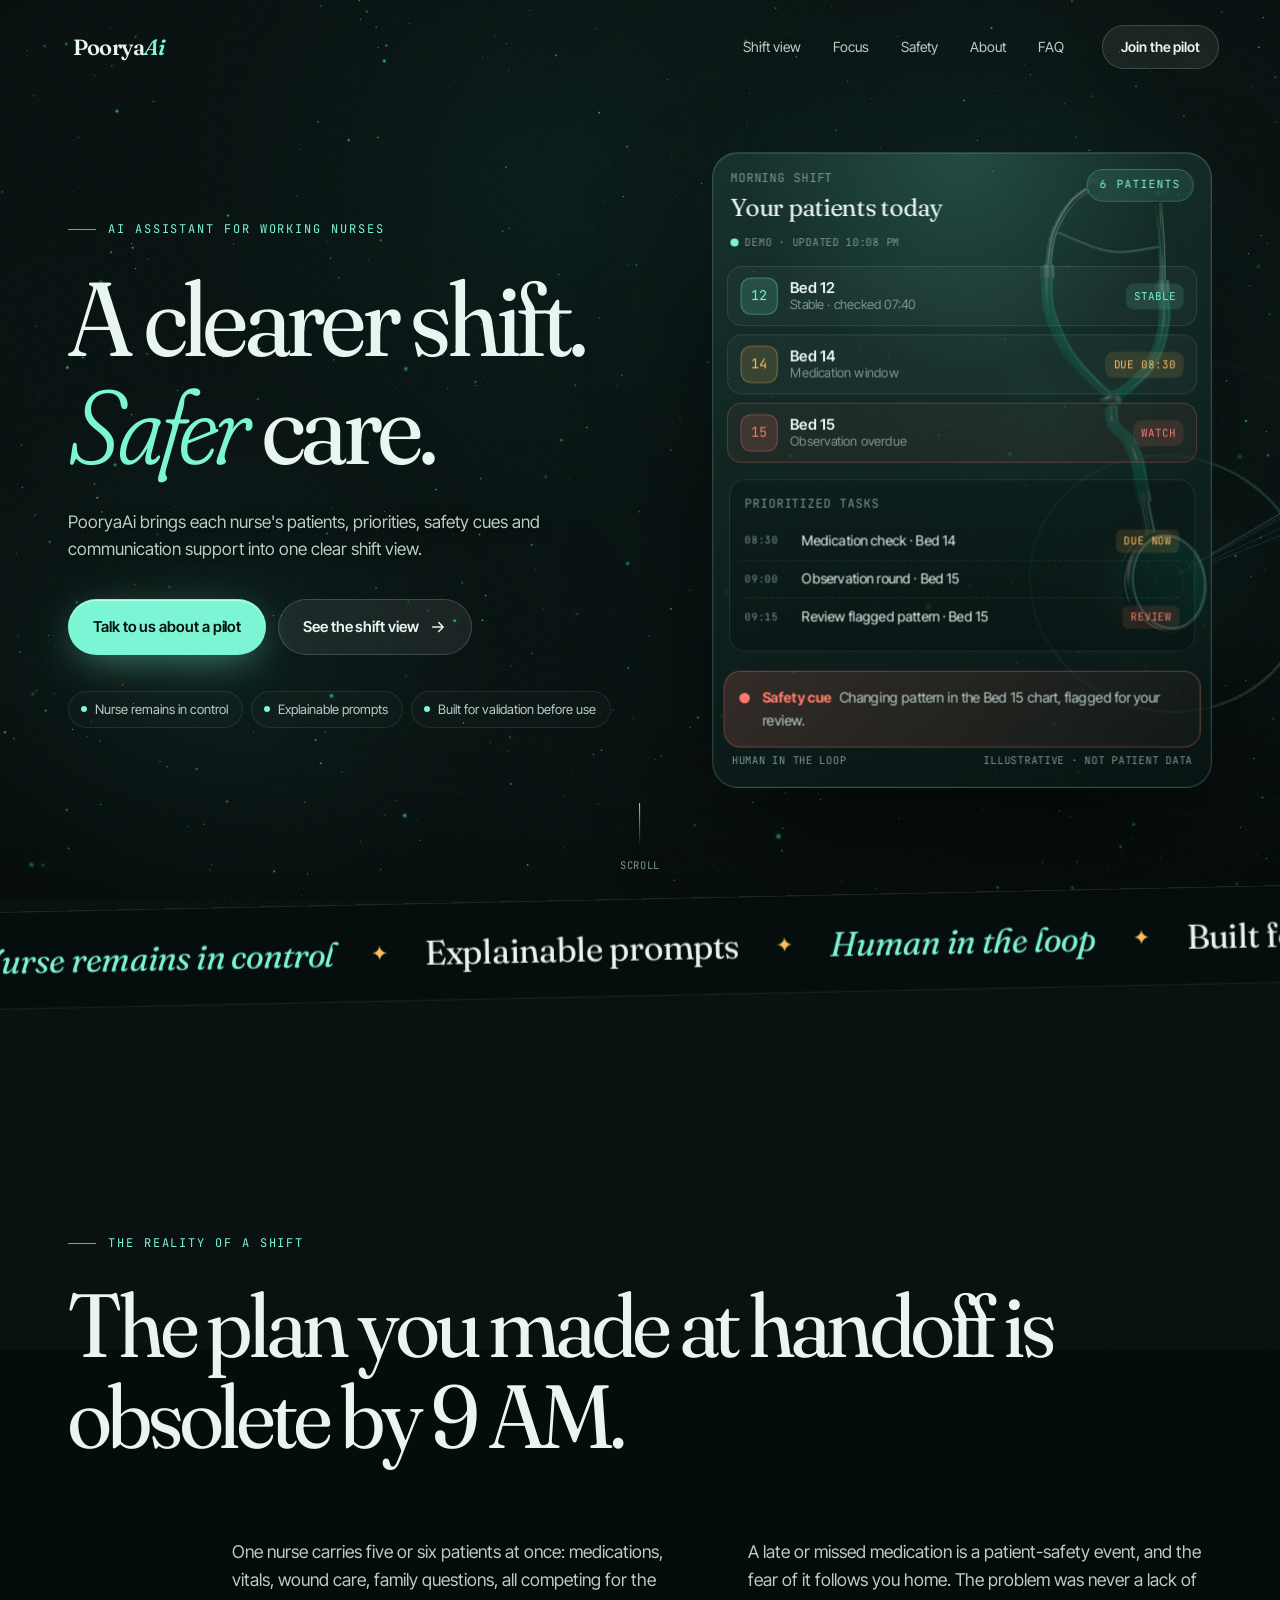
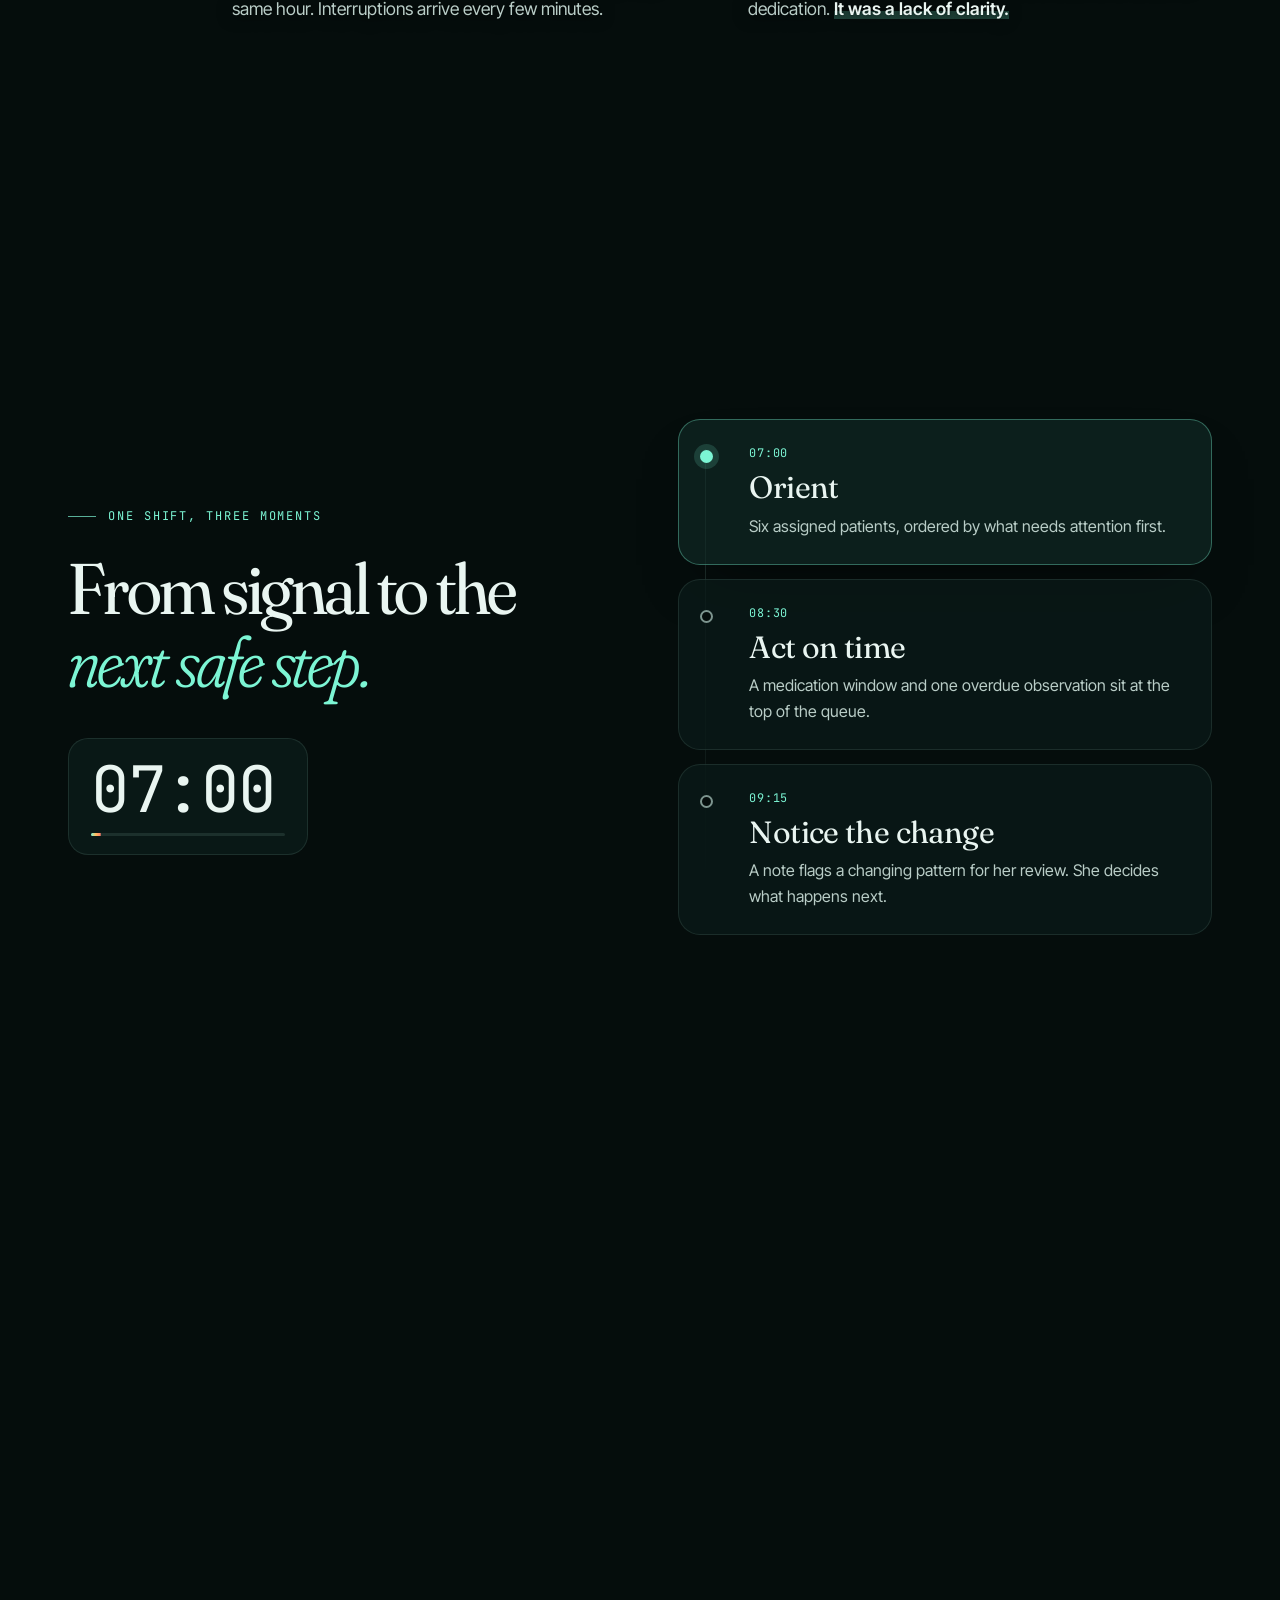
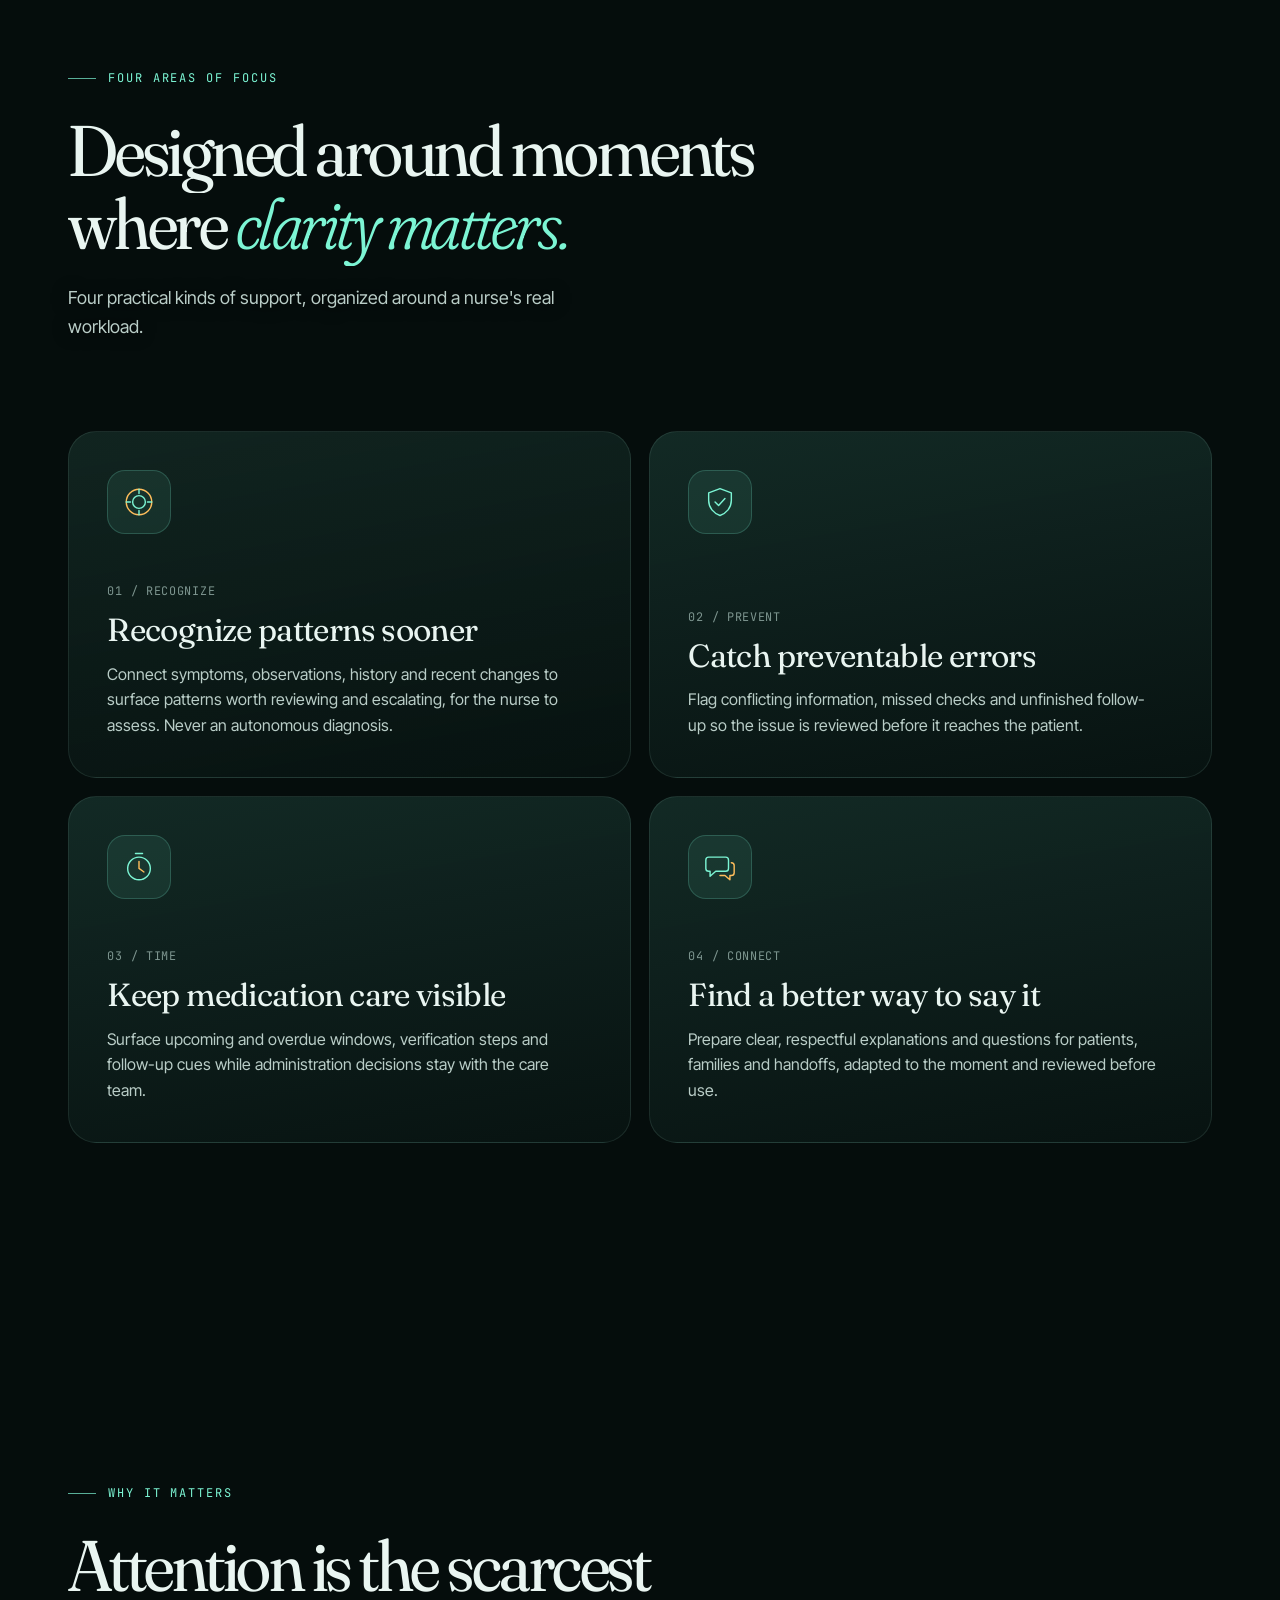
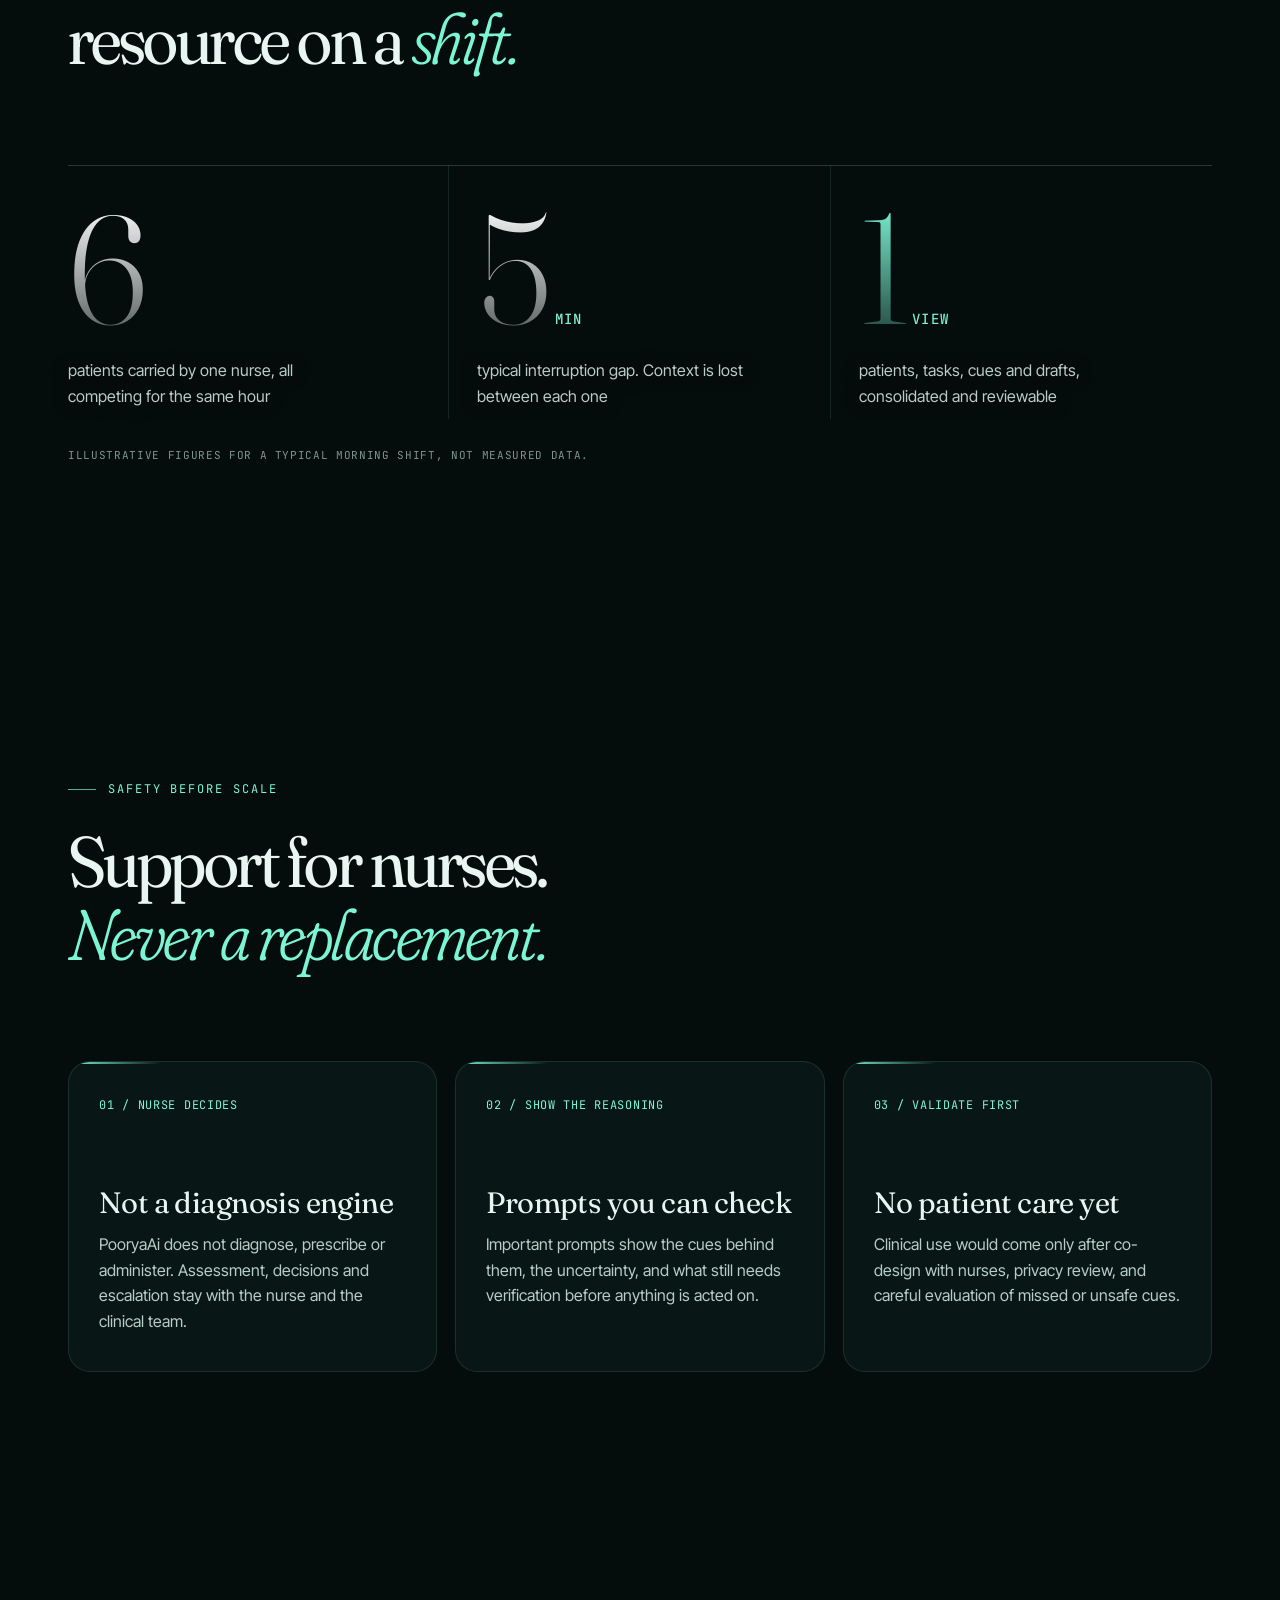
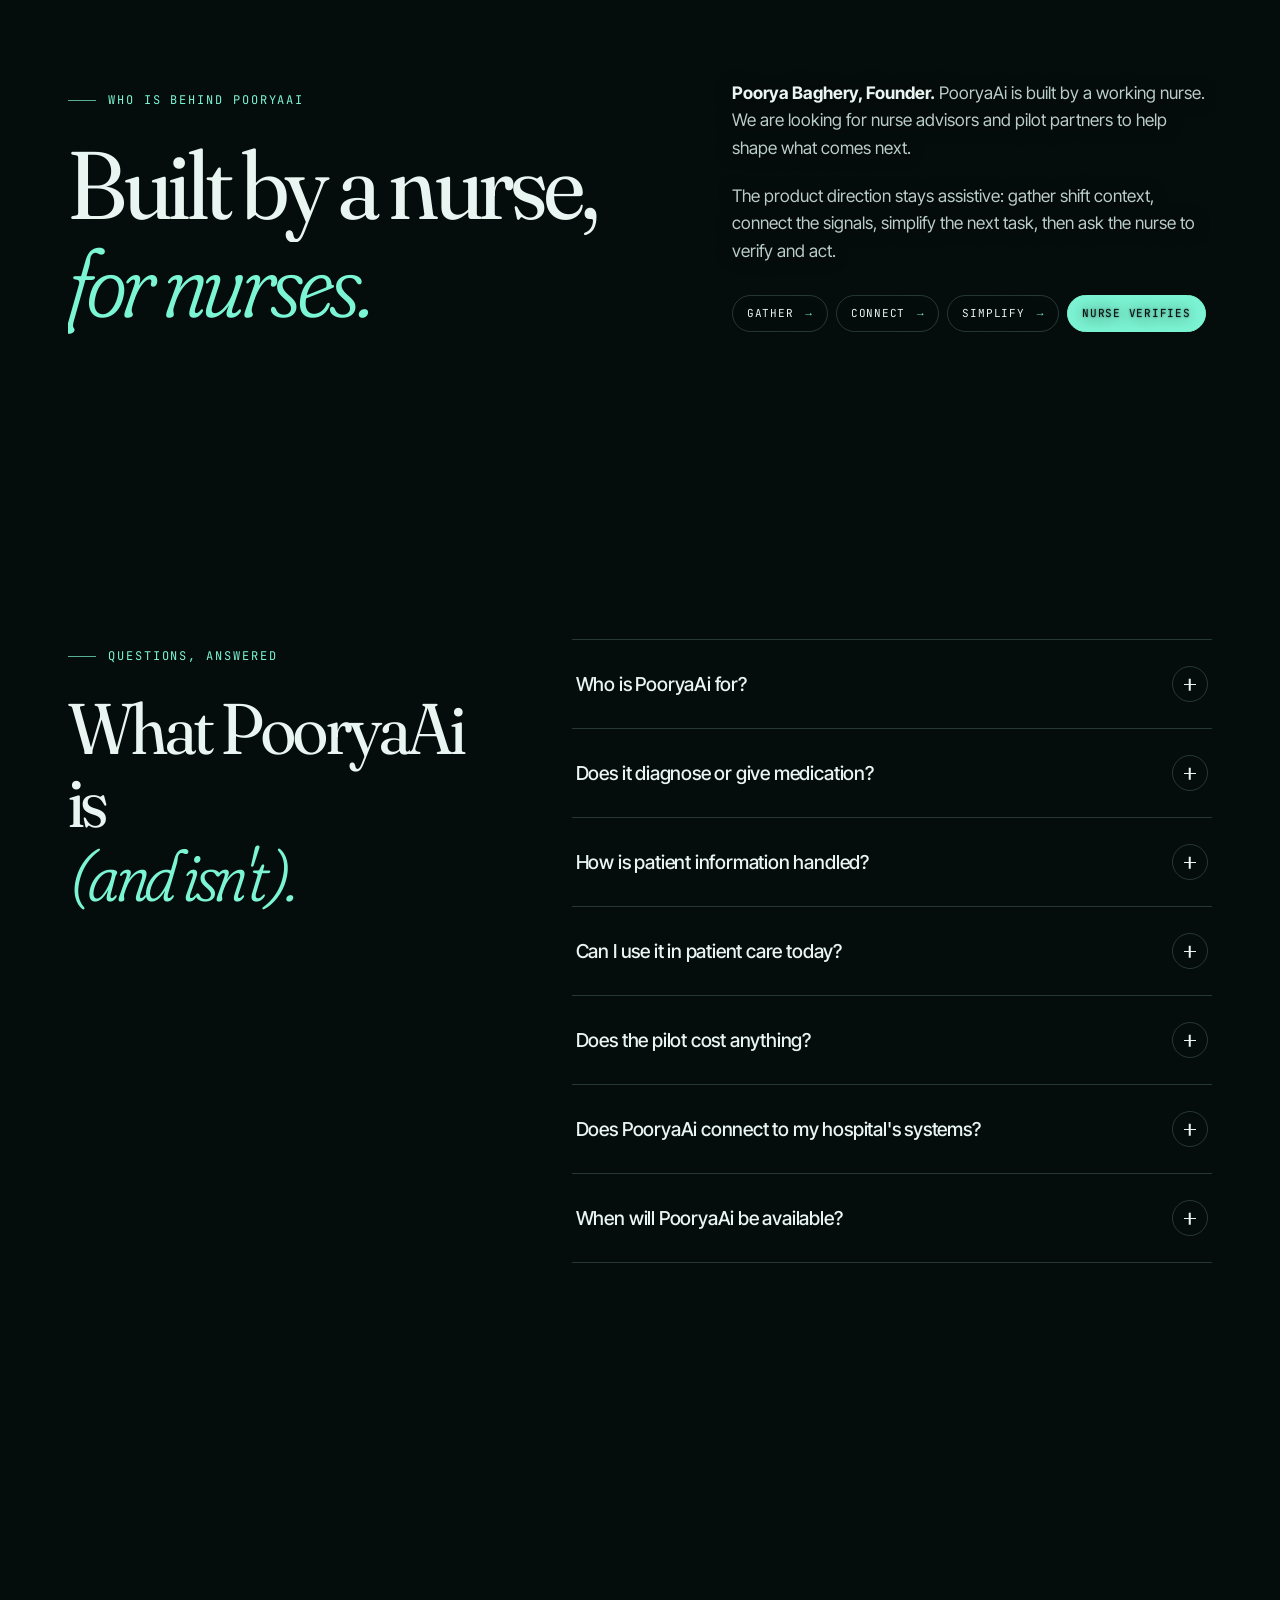
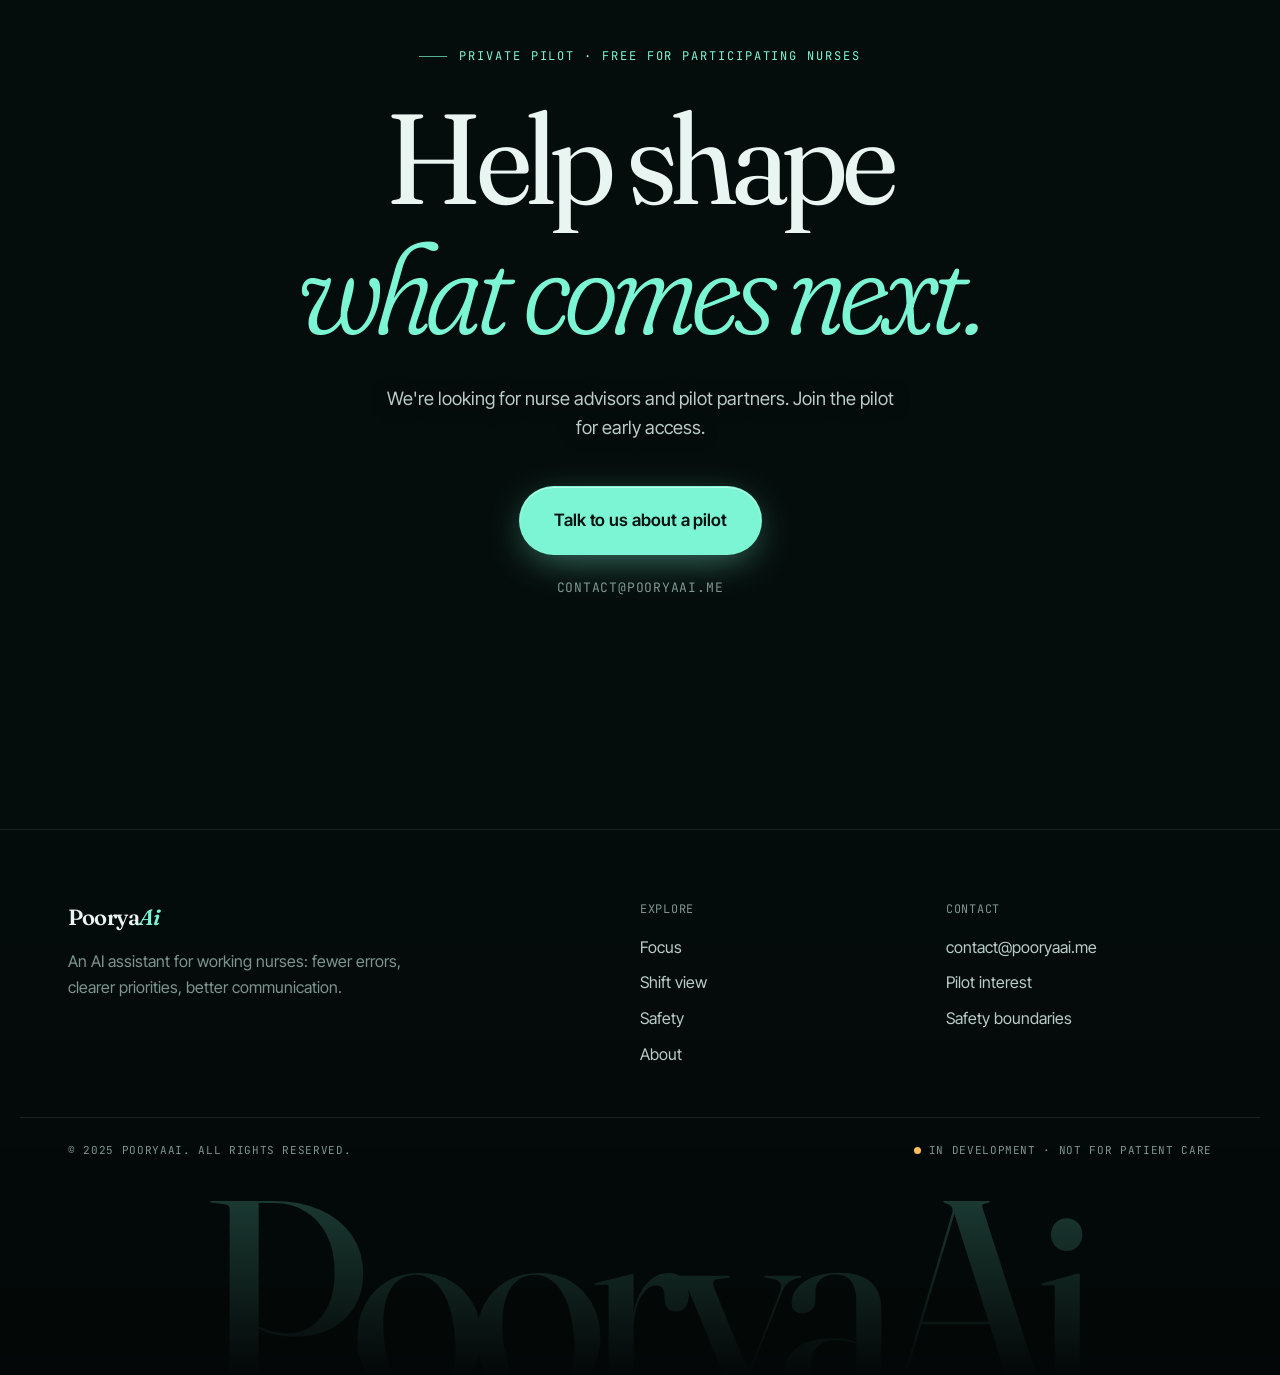
==== commit 985946e0: "Add files via upload" ====
--- a/index.html
+++ b/index.html
@@ -3,16 +3,16 @@
 <head>
   <meta charset="utf-8" />
   <meta name="viewport" content="width=device-width, initial-scale=1, viewport-fit=cover" />
-  <title>PooryaAi — A clearer shift. Safer care.</title>
+  <title>PooryaAi: A clearer shift. Safer care.</title>
   <meta name="description" content="PooryaAi is an AI assistant for working nurses. It brings each nurse's patients, priorities, safety cues and communication support into one clear shift view." />
   <meta name="theme-color" content="#050d0c" />
-  <meta property="og:title" content="PooryaAi — A clearer shift. Safer care." />
-  <meta property="og:description" content="An AI assistant for working nurses — fewer errors, clearer priorities, better communication." />
+  <meta property="og:title" content="PooryaAi: A clearer shift. Safer care." />
+  <meta property="og:description" content="An AI assistant for working nurses: fewer errors, clearer priorities, better communication." />
   <meta property="og:type" content="website" />
   <link rel="canonical" href="https://pooryaai.me/" />
   <link rel="icon" href="data:image/svg+xml,%3Csvg xmlns='http://www.w3.org/2000/svg' viewBox='0 0 64 64'%3E%3Crect width='64' height='64' rx='16' fill='%23050d0c'/%3E%3Ccircle cx='32' cy='32' r='12' fill='%237cf5d4'/%3E%3C/svg%3E" />
-  <script type="module" crossorigin src="./assets/index-D2q6TpHh.js"></script>
-  <link rel="stylesheet" crossorigin href="./assets/index-3wOZ8_31.css">
+  <script type="module" crossorigin src="./assets/index-Dl6ZrE9x.js"></script>
+  <link rel="stylesheet" crossorigin href="./assets/index-Cxap9MzO.css">
 </head>
 <body>
   <a class="skip" href="#main">Skip to content</a>
@@ -68,9 +68,8 @@
           <div class="hero__actions" data-reveal>
             <a class="btn" href="mailto:contact@pooryaai.me?subject=PooryaAi%20pilot%20interest" data-magnetic>
               <span>Talk to us about a pilot</span>
-              <svg viewBox="0 0 24 24" aria-hidden="true"><path d="M5 12h14M13 6l6 6-6 6"/></svg>
             </a>
-            <a class="btn btn--ghost" href="#shift" data-magnetic>See the shift view</a>
+            <a class="btn btn--ghost" href="#shift" data-magnetic>See the shift view<svg viewBox="0 0 24 24" aria-hidden="true"><path d="M5 12h14M13 6l6 6-6 6"/></svg></a>
           </div>
           <ul class="chips" data-reveal>
             <li>Nurse remains in control</li>
@@ -87,30 +86,29 @@
               <div>
                 <p class="mono muted">Morning shift</p>
                 <p class="shift-card__title">Your patients today</p>
+                <p class="mono muted shift-card__live"><span class="live-dot"></span>Demo · updated <span id="liveUpdated">--:--</span></p>
               </div>
               <span class="pill">6 patients</span>
             </div>
             <ul class="beds layer" style="--z:24px">
-              <li class="bed bed--stable"><span class="bed__no">12</span><span class="bed__txt"><b>Bed 12</b><small>Stable · checked 07:40</small></span><span class="tag">Stable</span></li>
-              <li class="bed bed--due"><span class="bed__no">14</span><span class="bed__txt"><b>Bed 14</b><small>Medication window</small></span><span class="tag">Due 08:30</span></li>
-              <li class="bed bed--watch"><span class="bed__no">15</span><span class="bed__txt"><b>Bed 15</b><small>Observation overdue</small></span><span class="tag">Watch</span></li>
+              <li class="bed bed--stable" data-bed="12"><span class="bed__no">12</span><span class="bed__txt"><b>Bed 12</b><small>Stable · checked 07:40</small></span><span class="tag">Stable</span></li>
+              <li class="bed bed--due" data-bed="14"><span class="bed__no">14</span><span class="bed__txt"><b>Bed 14</b><small>Medication window</small></span><span class="tag">Due 08:30</span></li>
+              <li class="bed bed--watch" data-bed="15"><span class="bed__no">15</span><span class="bed__txt"><b>Bed 15</b><small>Observation overdue</small></span><span class="tag">Watch</span></li>
             </ul>
             <div class="tasks layer" style="--z:18px">
               <p class="mono muted">Prioritized tasks</p>
               <ol>
-                <li><span class="mono">08:30</span>Medication check · Bed 14<em class="due">Due now</em></li>
-                <li><span class="mono">09:00</span>Observation round · Bed 15</li>
-                <li><span class="mono">09:15</span>Review flagged pattern · Bed 15<em class="review">Review</em></li>
+                <li data-task="0"><span class="mono">08:30</span><span class="task__txt">Medication check · Bed 14</span><em class="due">Due now</em></li>
+                <li data-task="1"><span class="mono">09:00</span><span class="task__txt">Observation round · Bed 15</span></li>
+                <li data-task="2"><span class="mono">09:15</span><span class="task__txt">Review flagged pattern · Bed 15</span><em class="review">Review</em></li>
               </ol>
             </div>
-            <div class="cue layer" style="--z:34px">
+            <div class="cue layer" id="cueBox" style="--z:34px">
               <span class="cue__dot"></span>
-              <p><b>Safety cue</b> Changing pattern in the Bed 15 chart — flagged for your review.</p>
+              <p><b>Safety cue</b> <span id="cueText">Changing pattern in the Bed 15 chart, flagged for your review.</span></p>
             </div>
             <p class="shift-card__foot mono layer" style="--z:10px"><span>Human in the loop</span><span>Illustrative · not patient data</span></p>
           </div>
-          <span class="float-badge float-badge--a mono"><i></i>Nurse decides</span>
-          <span class="float-badge float-badge--b mono"><i></i>Reasoning shown</span>
         </div>
       </div>
       <a href="#problem" class="scroll-hint mono" aria-label="Scroll down"><span class="scroll-hint__bar"></span>Scroll</a>
@@ -130,7 +128,7 @@
         <p class="kicker" data-reveal>The reality of a shift</p>
         <h2 class="problem__title" data-words>The plan you made at handoff is obsolete by 9&nbsp;AM.</h2>
         <div class="problem__body">
-          <p data-reveal>One nurse carries five or six patients at once — medications, vitals, wound care, family questions — all competing for the same hour. Interruptions arrive every few minutes.</p>
+          <p data-reveal>One nurse carries five or six patients at once: medications, vitals, wound care, family questions, all competing for the same hour. Interruptions arrive every few minutes.</p>
           <p data-reveal>A late or missed medication is a patient-safety event, and the fear of it follows you home. The problem was never a lack of dedication. <strong>It was a lack of clarity.</strong></p>
         </div>
       </div>
@@ -162,7 +160,7 @@
             <li class="moment">
               <span class="moment__time mono">09:15</span>
               <h3>Notice the change</h3>
-              <p>A note flags a changing pattern for her review — she decides what happens next.</p>
+              <p>A note flags a changing pattern for her review. She decides what happens next.</p>
             </li>
           </ol>
         </div>
@@ -179,32 +177,28 @@
         </div>
         <div class="cards">
           <article class="card" data-tilt data-reveal>
-            <div class="card__glow"></div>
             <div class="card__icon"><svg viewBox="0 0 48 48" aria-hidden="true"><circle cx="24" cy="24" r="9"/><circle cx="24" cy="24" r="18" class="o"/><path d="M6 24h6M36 24h6M24 6v6M24 36v6"/></svg></div>
             <p class="card__no mono">01 / Recognize</p>
             <h3>Recognize patterns sooner</h3>
-            <p>Connect symptoms, observations, history and recent changes to surface patterns worth reviewing and escalating — for the nurse to assess, never an autonomous diagnosis.</p>
+            <p>Connect symptoms, observations, history and recent changes to surface patterns worth reviewing and escalating, for the nurse to assess. Never an autonomous diagnosis.</p>
           </article>
           <article class="card" data-tilt data-reveal>
-            <div class="card__glow"></div>
             <div class="card__icon"><svg viewBox="0 0 48 48" aria-hidden="true"><path d="M24 5l16 6v11c0 10-7 18-16 21C15 40 8 32 8 22V11z"/><path d="M17 24l5 5 9-10" class="o"/></svg></div>
             <p class="card__no mono">02 / Prevent</p>
             <h3>Catch preventable errors</h3>
             <p>Flag conflicting information, missed checks and unfinished follow-up so the issue is reviewed before it reaches the patient.</p>
           </article>
           <article class="card" data-tilt data-reveal>
-            <div class="card__glow"></div>
             <div class="card__icon"><svg viewBox="0 0 48 48" aria-hidden="true"><circle cx="24" cy="26" r="16"/><path d="M24 16v10l7 5" class="o"/><path d="M19 5h10"/></svg></div>
             <p class="card__no mono">03 / Time</p>
             <h3>Keep medication care visible</h3>
             <p>Surface upcoming and overdue windows, verification steps and follow-up cues while administration decisions stay with the care team.</p>
           </article>
           <article class="card" data-tilt data-reveal>
-            <div class="card__glow"></div>
             <div class="card__icon"><svg viewBox="0 0 48 48" aria-hidden="true"><path d="M8 10h24a4 4 0 014 4v12a4 4 0 01-4 4H18l-8 7v-7H8a4 4 0 01-4-4V14a4 4 0 014-4z"/><path d="M40 18h0a4 4 0 014 4v10a4 4 0 01-4 4h-2v6l-7-6h-7" class="o"/></svg></div>
             <p class="card__no mono">04 / Connect</p>
             <h3>Find a better way to say it</h3>
-            <p>Prepare clear, respectful explanations and questions for patients, families and handoffs — adapted to the moment, reviewed before use.</p>
+            <p>Prepare clear, respectful explanations and questions for patients, families and handoffs, adapted to the moment and reviewed before use.</p>
           </article>
         </div>
       </div>
@@ -222,13 +216,14 @@
           </div>
           <div class="stat" data-reveal>
             <p class="stat__n"><span data-count="5">0</span><small>min</small></p>
-            <p class="stat__t">typical interruption gap — context is lost between each one</p>
+            <p class="stat__t">typical interruption gap. Context is lost between each one</p>
           </div>
           <div class="stat stat--accent" data-reveal>
             <p class="stat__n"><span data-count="1">0</span><small>view</small></p>
-            <p class="stat__t">patients, tasks, cues and drafts — consolidated and reviewable</p>
-          </div>
-        </div>
+            <p class="stat__t">patients, tasks, cues and drafts, consolidated and reviewable</p>
+          </div>
+        </div>
+        <p class="mono muted stats__note">Illustrative figures for a typical morning shift, not measured data.</p>
       </div>
     </section>
 
@@ -267,8 +262,8 @@
           <h2 class="about__quote" data-split><span class="line">Built by a nurse,</span><span class="line"><em>for nurses.</em></span></h2>
         </div>
         <div class="about__body">
-          <p data-reveal><strong>Poorya Baghery — Founder.</strong> PooryaAi is built by a working nurse. We are looking for nurse advisors and pilot partners to help shape what comes next.</p>
-          <p data-reveal>The product direction stays assistive: gather shift context, connect the signals, simplify the next task — then ask the nurse to verify and act.</p>
+          <p data-reveal><strong>Poorya Baghery, Founder.</strong> PooryaAi is built by a working nurse. We are looking for nurse advisors and pilot partners to help shape what comes next.</p>
+          <p data-reveal>The product direction stays assistive: gather shift context, connect the signals, simplify the next task, then ask the nurse to verify and act.</p>
           <ol class="flow mono" data-reveal>
             <li>Gather</li><li>Connect</li><li>Simplify</li><li>Nurse verifies</li>
           </ol>
@@ -281,15 +276,15 @@
       <div class="wrap faq__grid">
         <div class="section-head">
           <p class="kicker" data-reveal>Questions, answered</p>
-          <h2 data-split><span class="line">What PooryaAi is</span><span class="line"><em>— and isn't.</em></span></h2>
+          <h2 data-split><span class="line">What PooryaAi is</span><span class="line"><em>(and isn't).</em></span></h2>
         </div>
         <div class="faq__list">
-          <details data-reveal><summary>Who is PooryaAi for?<i></i></summary><div class="faq__a"><p>Working nurses and their clinical teams — not students or exam preparation.</p></div></details>
+          <details data-reveal><summary>Who is PooryaAi for?<i></i></summary><div class="faq__a"><p>Working nurses and their clinical teams. Not students or exam preparation.</p></div></details>
           <details data-reveal><summary>Does it diagnose or give medication?<i></i></summary><div class="faq__a"><p>No. It flags patterns and timing cues for a nurse to review. See <a href="#safety">Safety and clear boundaries</a> above.</p></div></details>
           <details data-reveal><summary>How is patient information handled?<i></i></summary><div class="faq__a"><p>Do not send us patient information. The pilot is a workflow study without identifiable patient information.</p></div></details>
-          <details data-reveal><summary>Can I use it in patient care today?<i></i></summary><div class="faq__a"><p>Not yet — the pilot is a workflow study without identifiable patient information, not clinical use.</p></div></details>
+          <details data-reveal><summary>Can I use it in patient care today?<i></i></summary><div class="faq__a"><p>Not yet. The pilot is a workflow study without identifiable patient information, not clinical use.</p></div></details>
           <details data-reveal><summary>Does the pilot cost anything?<i></i></summary><div class="faq__a"><p>No. The pilot is free for participating nurses.</p></div></details>
-          <details data-reveal><summary>Does PooryaAi connect to my hospital's systems?<i></i></summary><div class="faq__a"><p>No. PooryaAi is a personal agent for the nurse — it doesn't integrate with hospital systems, so there's nothing for IT to install.</p></div></details>
+          <details data-reveal><summary>Does PooryaAi connect to my hospital's systems?<i></i></summary><div class="faq__a"><p>No. PooryaAi is a personal agent for the nurse. It doesn't integrate with hospital systems, so there's nothing for IT to install.</p></div></details>
           <details data-reveal><summary>When will PooryaAi be available?<i></i></summary><div class="faq__a"><p>We're in private pilot now, building it with working nurses. Join the pilot for early access.</p></div></details>
         </div>
       </div>
@@ -304,7 +299,6 @@
         <div class="cta__actions" data-reveal>
           <a class="btn btn--xl" href="mailto:contact@pooryaai.me?subject=PooryaAi%20pilot%20interest" data-magnetic>
             <span>Talk to us about a pilot</span>
-            <svg viewBox="0 0 24 24" aria-hidden="true"><path d="M5 12h14M13 6l6 6-6 6"/></svg>
           </a>
           <a class="cta__mail mono" href="mailto:contact@pooryaai.me">contact@pooryaai.me</a>
         </div>
@@ -316,7 +310,7 @@
     <div class="wrap footer__grid">
       <div>
         <a href="#top" class="wordmark">Poorya<span>Ai</span></a>
-        <p class="muted">An AI assistant for working nurses — fewer errors, clearer priorities, better communication.</p>
+        <p class="muted">An AI assistant for working nurses: fewer errors, clearer priorities, better communication.</p>
       </div>
       <nav aria-label="Footer">
         <p class="mono muted">Explore</p>
@@ -336,5 +330,18 @@
     <p class="footer__giant" aria-hidden="true">PooryaAi</p>
   </footer>
 
+  <script>
+    /* Loader fallback: if the bundle never runs, show the page anyway. */
+    setTimeout(function () {
+      var loader = document.getElementById('loader');
+      if (!loader) return;
+      loader.remove();
+      document.body.classList.remove('is-loading');
+      document.querySelectorAll('[data-reveal]').forEach(function (el) { el.style.opacity = '1'; el.style.transform = 'none'; });
+      document.querySelectorAll('.line__in').forEach(function (el) { el.style.transform = 'none'; });
+      document.querySelectorAll('.problem__title .w').forEach(function (el) { el.style.opacity = '1'; });
+      document.querySelectorAll('[data-count]').forEach(function (el) { el.textContent = el.dataset.count; });
+    }, 6000);
+  </script>
 </body>
 </html>
--- a/assets/index-Cxap9MzO.css
+++ b/assets/index-Cxap9MzO.css
@@ -0,0 +1 @@
+@font-face{font-family:Fraunces Variable;font-style:normal;font-display:swap;font-weight:100 900;src:url(./fraunces-vietnamese-full-normal-7BpKI3vF.woff2)format("woff2-variations");unicode-range:U+102-103,U+110-111,U+128-129,U+168-169,U+1A0-1A1,U+1AF-1B0,U+300-301,U+303-304,U+308-309,U+323,U+329,U+1EA0-1EF9,U+20AB}@font-face{font-family:Fraunces Variable;font-style:normal;font-display:swap;font-weight:100 900;src:url(./fraunces-latin-ext-full-normal-YHFkNujK.woff2)format("woff2-variations");unicode-range:U+100-2BA,U+2BD-2C5,U+2C7-2CC,U+2CE-2D7,U+2DD-2FF,U+304,U+308,U+329,U+1D00-1DBF,U+1E00-1E9F,U+1EF2-1EFF,U+2020,U+20A0-20AB,U+20AD-20C0,U+2113,U+2C60-2C7F,U+A720-A7FF}@font-face{font-family:Fraunces Variable;font-style:normal;font-display:swap;font-weight:100 900;src:url(./fraunces-latin-full-normal-CFFu7zhK.woff2)format("woff2-variations");unicode-range:U+??,U+131,U+152-153,U+2BB-2BC,U+2C6,U+2DA,U+2DC,U+304,U+308,U+329,U+2000-206F,U+20AC,U+2122,U+2191,U+2193,U+2212,U+2215,U+FEFF,U+FFFD}@font-face{font-family:Fraunces Variable;font-style:italic;font-display:swap;font-weight:100 900;src:url(./fraunces-vietnamese-full-italic-BHALq22K.woff2)format("woff2-variations");unicode-range:U+102-103,U+110-111,U+128-129,U+168-169,U+1A0-1A1,U+1AF-1B0,U+300-301,U+303-304,U+308-309,U+323,U+329,U+1EA0-1EF9,U+20AB}@font-face{font-family:Fraunces Variable;font-style:italic;font-display:swap;font-weight:100 900;src:url(./fraunces-latin-ext-full-italic-B8-t4Nou.woff2)format("woff2-variations");unicode-range:U+100-2BA,U+2BD-2C5,U+2C7-2CC,U+2CE-2D7,U+2DD-2FF,U+304,U+308,U+329,U+1D00-1DBF,U+1E00-1E9F,U+1EF2-1EFF,U+2020,U+20A0-20AB,U+20AD-20C0,U+2113,U+2C60-2C7F,U+A720-A7FF}@font-face{font-family:Fraunces Variable;font-style:italic;font-display:swap;font-weight:100 900;src:url(./fraunces-latin-full-italic-D2JnYqd-.woff2)format("woff2-variations");unicode-range:U+??,U+131,U+152-153,U+2BB-2BC,U+2C6,U+2DA,U+2DC,U+304,U+308,U+329,U+2000-206F,U+20AC,U+2122,U+2191,U+2193,U+2212,U+2215,U+FEFF,U+FFFD}@font-face{font-family:Inter Tight Variable;font-style:normal;font-display:swap;font-weight:100 900;src:url(./inter-tight-cyrillic-ext-wght-normal-okcGN4Nq.woff2)format("woff2-variations");unicode-range:U+460-52F,U+1C80-1C8A,U+20B4,U+2DE0-2DFF,U+A640-A69F,U+FE2E-FE2F}@font-face{font-family:Inter Tight Variable;font-style:normal;font-display:swap;font-weight:100 900;src:url(./inter-tight-cyrillic-wght-normal-BS41q_Tv.woff2)format("woff2-variations");unicode-range:U+301,U+400-45F,U+490-491,U+4B0-4B1,U+2116}@font-face{font-family:Inter Tight Variable;font-style:normal;font-display:swap;font-weight:100 900;src:url(./inter-tight-greek-ext-wght-normal-DQgQPNk4.woff2)format("woff2-variations");unicode-range:U+1F??}@font-face{font-family:Inter Tight Variable;font-style:normal;font-display:swap;font-weight:100 900;src:url(./inter-tight-greek-wght-normal-sS1B39LI.woff2)format("woff2-variations");unicode-range:U+370-377,U+37A-37F,U+384-38A,U+38C,U+38E-3A1,U+3A3-3FF}@font-face{font-family:Inter Tight Variable;font-style:normal;font-display:swap;font-weight:100 900;src:url(./inter-tight-vietnamese-wght-normal-TKKdAiBA.woff2)format("woff2-variations");unicode-range:U+102-103,U+110-111,U+128-129,U+168-169,U+1A0-1A1,U+1AF-1B0,U+300-301,U+303-304,U+308-309,U+323,U+329,U+1EA0-1EF9,U+20AB}@font-face{font-family:Inter Tight Variable;font-style:normal;font-display:swap;font-weight:100 900;src:url(./inter-tight-latin-ext-wght-normal-B4u9PlvR.woff2)format("woff2-variations");unicode-range:U+100-2BA,U+2BD-2C5,U+2C7-2CC,U+2CE-2D7,U+2DD-2FF,U+304,U+308,U+329,U+1D00-1DBF,U+1E00-1E9F,U+1EF2-1EFF,U+2020,U+20A0-20AB,U+20AD-20C0,U+2113,U+2C60-2C7F,U+A720-A7FF}@font-face{font-family:Inter Tight Variable;font-style:normal;font-display:swap;font-weight:100 900;src:url(./inter-tight-latin-wght-normal-DX-nOvPD.woff2)format("woff2-variations");unicode-range:U+??,U+131,U+152-153,U+2BB-2BC,U+2C6,U+2DA,U+2DC,U+304,U+308,U+329,U+2000-206F,U+20AC,U+2122,U+2191,U+2193,U+2212,U+2215,U+FEFF,U+FFFD}@font-face{font-family:JetBrains Mono;font-style:normal;font-display:swap;font-weight:400;src:url([data-uri])format("woff2"),url([data-uri])format("woff");unicode-range:U+460-52F,U+1C80-1C8A,U+20B4,U+2DE0-2DFF,U+A640-A69F,U+FE2E-FE2F}@font-face{font-family:JetBrains Mono;font-style:normal;font-display:swap;font-weight:400;src:url(./jetbrains-mono-cyrillic-400-normal-BEIGL1Tu.woff2)format("woff2"),url(./jetbrains-mono-cyrillic-400-normal-ugxPyKxw.woff)format("woff");unicode-range:U+301,U+400-45F,U+490-491,U+4B0-4B1,U+2116}@font-face{font-family:JetBrains Mono;font-style:normal;font-display:swap;font-weight:400;src:url(./jetbrains-mono-greek-400-normal-C190GLew.woff2)format("woff2"),url(./jetbrains-mono-greek-400-normal-B9oWc5Lo.woff)format("woff");unicode-range:U+370-377,U+37A-37F,U+384-38A,U+38C,U+38E-3A1,U+3A3-3FF}@font-face{font-family:JetBrains Mono;font-style:normal;font-display:swap;font-weight:400;src:url([data-uri])format("woff2"),url(./jetbrains-mono-vietnamese-400-normal-CqNFfHCs.woff)format("woff");unicode-range:U+102-103,U+110-111,U+128-129,U+168-169,U+1A0-1A1,U+1AF-1B0,U+300-301,U+303-304,U+308-309,U+323,U+329,U+1EA0-1EF9,U+20AB}@font-face{font-family:JetBrains Mono;font-style:normal;font-display:swap;font-weight:400;src:url(./jetbrains-mono-latin-ext-400-normal-Bc8Ftmh3.woff2)format("woff2"),url(./jetbrains-mono-latin-ext-400-normal-fXTG6kC5.woff)format("woff");unicode-range:U+100-2BA,U+2BD-2C5,U+2C7-2CC,U+2CE-2D7,U+2DD-2FF,U+304,U+308,U+329,U+1D00-1DBF,U+1E00-1E9F,U+1EF2-1EFF,U+2020,U+20A0-20AB,U+20AD-20C0,U+2113,U+2C60-2C7F,U+A720-A7FF}@font-face{font-family:JetBrains Mono;font-style:normal;font-display:swap;font-weight:400;src:url(./jetbrains-mono-latin-400-normal-V6pRDFza.woff2)format("woff2"),url(./jetbrains-mono-latin-400-normal-6-qcROiO.woff)format("woff");unicode-range:U+??,U+131,U+152-153,U+2BB-2BC,U+2C6,U+2DA,U+2DC,U+304,U+308,U+329,U+2000-206F,U+20AC,U+2122,U+2191,U+2193,U+2212,U+2215,U+FEFF,U+FFFD}@font-face{font-family:JetBrains Mono;font-style:normal;font-display:swap;font-weight:500;src:url([data-uri])format("woff2"),url([data-uri])format("woff");unicode-range:U+460-52F,U+1C80-1C8A,U+20B4,U+2DE0-2DFF,U+A640-A69F,U+FE2E-FE2F}@font-face{font-family:JetBrains Mono;font-style:normal;font-display:swap;font-weight:500;src:url(./jetbrains-mono-cyrillic-500-normal-DmUKJPL_.woff2)format("woff2"),url(./jetbrains-mono-cyrillic-500-normal-DJqRU3vO.woff)format("woff");unicode-range:U+301,U+400-45F,U+490-491,U+4B0-4B1,U+2116}@font-face{font-family:JetBrains Mono;font-style:normal;font-display:swap;font-weight:500;src:url(./jetbrains-mono-greek-500-normal-JpySY46c.woff2)format("woff2"),url(./jetbrains-mono-greek-500-normal-D7SFKleX.woff)format("woff");unicode-range:U+370-377,U+37A-37F,U+384-38A,U+38C,U+38E-3A1,U+3A3-3FF}@font-face{font-family:JetBrains Mono;font-style:normal;font-display:swap;font-weight:500;src:url([data-uri])format("woff2"),url(./jetbrains-mono-vietnamese-500-normal-DNRqzVM1.woff)format("woff");unicode-range:U+102-103,U+110-111,U+128-129,U+168-169,U+1A0-1A1,U+1AF-1B0,U+300-301,U+303-304,U+308-309,U+323,U+329,U+1EA0-1EF9,U+20AB}@font-face{font-family:JetBrains Mono;font-style:normal;font-display:swap;font-weight:500;src:url(./jetbrains-mono-latin-ext-500-normal-Cut-4mMH.woff2)format("woff2"),url(./jetbrains-mono-latin-ext-500-normal-ckzbgY84.woff)format("woff");unicode-range:U+100-2BA,U+2BD-2C5,U+2C7-2CC,U+2CE-2D7,U+2DD-2FF,U+304,U+308,U+329,U+1D00-1DBF,U+1E00-1E9F,U+1EF2-1EFF,U+2020,U+20A0-20AB,U+20AD-20C0,U+2113,U+2C60-2C7F,U+A720-A7FF}@font-face{font-family:JetBrains Mono;font-style:normal;font-display:swap;font-weight:500;src:url(./jetbrains-mono-latin-500-normal-BWZEU5yA.woff2)format("woff2"),url(./jetbrains-mono-latin-500-normal-CJOVTJB7.woff)format("woff");unicode-range:U+??,U+131,U+152-153,U+2BB-2BC,U+2C6,U+2DA,U+2DC,U+304,U+308,U+329,U+2000-206F,U+20AC,U+2122,U+2191,U+2193,U+2212,U+2215,U+FEFF,U+FFFD}:root{--bg:#050d0c;--bg-2:#081614;--ink:#e9f5f1;--ink-2:#b9cdc7;--muted:#7d958f;--line:#beffeb1a;--line-2:#beffeb2e;--glass:#0e201d8c;--glass-2:#142c28b3;--mint:#7cf5d4;--aqua:#2fd8bd;--teal:#0e8f7d;--amber:#ffbe5c;--coral:#ff7a6b;--f-display:"Fraunces Variable", "Iowan Old Style", Georgia, serif;--f-body:"Inter Tight Variable", "Inter", system-ui, -apple-system, "Segoe UI", sans-serif;--f-mono:"JetBrains Mono", ui-monospace, SFMono-Regular, Menlo, monospace;--wrap:1240px;--pad:clamp(20px, 4vw, 48px);--radius:22px;--ease:cubic-bezier(.22, 1, .36, 1)}*,:before,:after{box-sizing:border-box}html{-webkit-text-size-adjust:100%;scroll-behavior:auto}html.lenis,html.lenis body{height:auto}.lenis.lenis-smooth{scroll-behavior:auto!important}body{background:var(--bg);color:var(--ink);font-family:var(--f-body);-webkit-font-smoothing:antialiased;text-rendering:optimizelegibility;margin:0;font-size:clamp(16px,1.05vw,17.5px);line-height:1.6;overflow-x:hidden}body.is-loading{overflow:hidden}img,svg{max-width:100%;display:block}a{color:inherit;text-decoration:none}a,button,summary,[role=button]{cursor:pointer}h1,h2,h3,p,ol,ul{margin:0}ol,ul{padding:0;list-style:none}::selection{background:var(--mint);color:var(--bg)}.wrap{width:100%;max-width:var(--wrap);padding:0 var(--pad);margin:0 auto}.mono{font-family:var(--f-mono);letter-spacing:.06em;text-transform:uppercase;font-size:.74em}.muted{color:var(--muted)}em{font-style:italic}.skip{z-index:100;background:var(--mint);color:var(--bg);border-radius:10px;padding:10px 16px;font-weight:600;transition:top .2s;position:fixed;top:-60px;left:16px}.skip:focus{top:16px}:focus-visible{outline:2px solid var(--mint);outline-offset:3px;border-radius:6px}#scene{width:100vw;height:100vh;z-index:0;height:100lvh;display:block;position:fixed;top:0;bottom:0;left:0;right:0}.no-webgl #scene{display:none}.no-webgl body,body.no-webgl{background:radial-gradient(60% 50% at 75% 30%, #2fd8bd38, transparent 70%), var(--bg);background-attachment:fixed}.grain{z-index:1;pointer-events:none;opacity:.06;background-image:url("data:image/svg+xml,%3Csvg xmlns='http://www.w3.org/2000/svg' width='160' height='160'%3E%3Cfilter id='n'%3E%3CfeTurbulence type='fractalNoise' baseFrequency='.9' numOctaves='3' stitchTiles='stitch'/%3E%3C/filter%3E%3Crect width='100%25' height='100%25' filter='url(%23n)'/%3E%3C/svg%3E");animation:1.2s steps(6,end) infinite grain;position:fixed;top:-50%;bottom:-50%;left:-50%;right:-50%}@keyframes grain{0%{transform:translate(0)}25%{transform:translate(-3%,2%)}50%{transform:translate(2%,-3%)}75%{transform:translate(-2%,-1%)}to{transform:translate(1%,3%)}}.vignette{z-index:1;pointer-events:none;background:radial-gradient(120% 90% at 50% 40%,#0000 55%,#0000008c 100%);position:fixed;top:0;bottom:0;left:0;right:0}main,.footer{z-index:2;position:relative}.progress{z-index:60;transform-origin:0;background:linear-gradient(90deg, var(--aqua), var(--mint), var(--amber));width:100%;height:2px;position:fixed;top:0;left:0;transform:scaleX(0)}.cursor{z-index:70;pointer-events:none;width:34px;height:34px;transition:width .35s var(--ease), height .35s var(--ease), margin .35s var(--ease), background .35s, border-color .35s, opacity .3s;opacity:0;border:1px solid #7cf5d48c;border-radius:50%;margin:-17px 0 0 -17px;position:fixed;top:0;left:0}.cursor.is-visible{opacity:1}.cursor.is-hover{background:#7cf5d41a;border-color:#7cf5d4e6;width:64px;height:64px;margin:-32px 0 0 -32px}@media (hover:none),(pointer:coarse){.cursor{display:none}}.loader{z-index:90;background:var(--bg);align-content:center;place-items:center;gap:28px;display:grid;position:fixed;top:0;bottom:0;left:0;right:0}.loader__ecg{width:min(420px,70vw);height:80px;overflow:visible}.loader__ecg path{fill:none;stroke:var(--mint);stroke-width:2px;stroke-linecap:round;stroke-linejoin:round;stroke-dasharray:700;stroke-dashoffset:700px;filter:drop-shadow(0 0 8px #7cf5d4cc)}.loader__label{width:min(420px,70vw);font-family:var(--f-mono);letter-spacing:.14em;text-transform:uppercase;color:var(--muted);justify-content:space-between;font-size:12px;display:flex}.loader__count{color:var(--mint)}.btn{--bg-btn:var(--mint);letter-spacing:-.005em;background:var(--bg-btn);color:#04110f;isolation:isolate;transition:box-shadow .4s var(--ease), background .3s;will-change:transform;border:1px solid #0000;border-radius:999px;justify-content:center;align-items:center;gap:10px;padding:15px 24px;font-size:15px;font-weight:600;display:inline-flex;position:relative;overflow:hidden;box-shadow:0 10px 40px -10px #7cf5d48c,inset 0 1px #ffffff80}.btn:after{content:"";z-index:-1;transition:transform .9s var(--ease);background:linear-gradient(110deg,#0000 30%,#ffffffa6 50%,#0000 70%);position:absolute;top:0;bottom:0;left:0;right:0;transform:translate(-120%)}.btn:hover:after{transform:translate(120%)}.btn:hover{box-shadow:0 16px 60px -12px #7cf5d4cc,inset 0 1px #ffffff80}.btn:active{transform:translateY(1px);box-shadow:0 6px 24px -8px #7cf5d480}.btn svg{fill:none;stroke:currentColor;stroke-width:2px;stroke-linecap:round;stroke-linejoin:round;width:18px;height:18px;transition:transform .4s var(--ease)}.btn:hover svg{transform:translate(4px)}.btn--ghost{color:var(--ink);border-color:var(--line-2);box-shadow:none;background:#ffffff12}.btn--ghost:after{background:linear-gradient(110deg,#0000 30%,#7cf5d42e 50%,#0000 70%)}.btn--ghost:hover{border-color:#7cf5d480;box-shadow:0 0 0 4px #7cf5d40f}.btn--small{padding:10px 18px;font-size:14px}.btn--xl{padding:20px 34px;font-size:17px}.nav{z-index:50;width:min(100% - 24px,1180px);transition:background .4s, border-color .4s, transform .5s var(--ease), backdrop-filter .4s;border:1px solid #0000;border-radius:999px;align-items:center;gap:24px;margin:0 auto;padding:10px 10px 10px 22px;display:flex;position:fixed;top:14px;left:0;right:0}.nav.is-scrolled{border-color:var(--line);-webkit-backdrop-filter:blur(18px)saturate(140%);background:#0612109e}.nav.is-hidden{transform:translateY(-140%)}.wordmark{font-family:var(--f-display);letter-spacing:-.02em;font-size:22px;font-weight:600}.wordmark span{color:var(--mint);font-style:italic}.nav__links{gap:4px;margin-left:auto;display:flex}.nav__links a{color:var(--ink-2);border-radius:999px;padding:8px 14px;font-size:14px;transition:color .25s,background .25s;position:relative}.nav__links a:hover,.nav__links a.is-active{color:var(--ink);background:#ffffff0d}.nav__links a.is-active:before{content:"";background:var(--mint);border-radius:50%;width:4px;height:4px;margin-left:-2px;position:absolute;bottom:3px;left:50%}.nav__burger{border:1px solid var(--line-2);cursor:pointer;background:#ffffff0a;border-radius:50%;width:44px;height:44px;margin-left:auto;display:none;position:relative}.nav__burger span{background:var(--ink);height:1.5px;transition:transform .4s var(--ease), top .4s var(--ease);position:absolute;left:13px;right:13px}.nav__burger span:first-child{top:17px}.nav__burger span:last-child{top:25px}.nav__burger[aria-expanded=true] span:first-child{top:21px;transform:rotate(45deg)}.nav__burger[aria-expanded=true] span:last-child{top:21px;transform:rotate(-45deg)}.mobile-menu{z-index:45;padding:110px var(--pad) 40px;background:#050d0cf7;flex-direction:column;gap:6px;display:flex;position:fixed;top:0;bottom:0;left:0;right:0}.mobile-menu[hidden]{display:none}.mobile-menu a:not(.btn){font-family:var(--f-display);letter-spacing:-.02em;border-bottom:1px solid var(--line);padding:8px 0;font-size:clamp(34px,9vw,48px);line-height:1.25}.mobile-menu .btn{margin-top:28px}h1,h2{font-family:var(--f-display);letter-spacing:-.035em;font-variation-settings:"opsz" 144, "SOFT" 50;font-weight:400;line-height:1.02}h1 em,h2 em{color:var(--mint);font-variation-settings:"opsz" 144, "SOFT" 100, "WONK" 1;font-weight:300}h2{font-size:clamp(38px,5.6vw,78px)}h3{letter-spacing:-.02em;font-size:clamp(20px,1.6vw,24px);font-weight:600;line-height:1.2}.kicker,.eyebrow{font-family:var(--f-mono);letter-spacing:.16em;text-transform:uppercase;color:var(--mint);align-items:center;gap:12px;margin-bottom:26px;font-size:12px;display:inline-flex}.kicker:before,.eyebrow:before{content:"";opacity:.7;background:currentColor;width:28px;height:1px}.line{margin-bottom:-.08em;padding-bottom:.08em;display:block;overflow:hidden}.line>.line__in{will-change:transform;display:inline-block}section{position:relative}.section-head{max-width:860px;margin-bottom:clamp(48px,7vw,90px)}.section-head__lead{color:var(--ink-2);max-width:520px;margin-top:24px;font-size:1.12em}.hero{min-height:100vh;align-items:center;min-height:100svh;padding:130px 0 90px;display:flex}.hero__grid{grid-template-columns:1.05fr .95fr;align-items:center;gap:clamp(32px,5vw,80px);display:grid}.hero__title{margin-bottom:28px;font-size:clamp(52px,8.2vw,124px)}.hero__lead{color:var(--ink-2);max-width:520px;margin-bottom:36px;font-size:clamp(17px,1.35vw,20px)}.hero__actions{flex-wrap:wrap;gap:12px;margin-bottom:36px;display:flex}.chips{flex-wrap:wrap;gap:8px;display:flex}.chips li{color:var(--ink-2);border:1px solid var(--line);background:#ffffff05;border-radius:999px;align-items:center;gap:8px;padding:7px 14px 7px 12px;font-size:13px;display:inline-flex}.chips li:before{content:"";background:var(--mint);border-radius:50%;width:6px;height:6px}.hero__card-wrap{perspective:1400px;position:relative}.shift-card{border:1px solid var(--line-2);-webkit-backdrop-filter:blur(22px)saturate(130%);transform-style:preserve-3d;will-change:transform;background:linear-gradient(160deg,#1c3a35b8,#081614c7);border-radius:26px;max-width:500px;margin-left:auto;padding:22px;position:relative;box-shadow:0 50px 120px -30px #000c,inset 0 0 0 1px #7cf5d40a,inset 0 1px #ffffff14}.shift-card .layer{transform:translateZ(var(--z,0));transform-style:preserve-3d}.shift-card__shine{border-radius:inherit;pointer-events:none;background:radial-gradient(500px circle at var(--mx,50%) var(--my,0%), #7cf5d424, transparent 45%);position:absolute;top:0;bottom:0;left:0;right:0}.shift-card__head{justify-content:space-between;align-items:flex-start;margin-bottom:18px;display:flex}.shift-card__title{font-family:var(--f-display);letter-spacing:-.02em;font-size:24px}.pill{font-family:var(--f-mono);letter-spacing:.08em;text-transform:uppercase;color:var(--mint);white-space:nowrap;background:#7cf5d41a;border:1px solid #7cf5d440;border-radius:999px;padding:6px 12px;font-size:11px}.beds{gap:8px;margin-bottom:16px;display:grid}.bed{--c:var(--mint);border:1px solid var(--line);background:#ffffff08;border-radius:14px;grid-template-columns:auto 1fr auto;align-items:center;gap:12px;padding:10px 12px;display:grid}.bed--due{--c:var(--amber)}.bed--watch{--c:var(--coral);background:#ff7a6b0f;border-color:#ff7a6b40}.bed__no{width:36px;height:36px;font-family:var(--f-mono);color:var(--c);background:color-mix(in srgb, var(--c) 14%, transparent);border:1px solid color-mix(in srgb, var(--c) 35%, transparent);border-radius:10px;place-items:center;font-size:13px;display:grid}.bed__txt{line-height:1.3;display:grid}.bed__txt b{font-size:14.5px;font-weight:600}.bed__txt small{color:var(--muted);font-size:12.5px}.tag{font-family:var(--f-mono);letter-spacing:.06em;text-transform:uppercase;color:var(--c);background:color-mix(in srgb, var(--c) 12%, transparent);white-space:nowrap;border-radius:8px;padding:4px 8px;font-size:10.5px}.tasks{border:1px solid var(--line);background:#0000002e;border-radius:16px;margin-bottom:14px;padding:14px}.tasks .mono{margin-bottom:8px}.tasks li{border-top:1px dashed var(--line);align-items:center;gap:12px;padding:7px 0;font-size:13.5px;display:flex}.tasks li:first-child{border-top:0}.tasks li>.mono{color:var(--muted);min-width:44px;margin:0}.tasks em{font-style:normal;font-family:var(--f-mono);text-transform:uppercase;letter-spacing:.06em;white-space:nowrap;border-radius:6px;margin-left:auto;padding:3px 8px;font-size:10.5px}.tasks .due{color:var(--amber);background:#ffbe5c1f}.tasks .review{color:var(--coral);background:#ff7a6b1f}.cue{color:var(--ink-2);background:linear-gradient(120deg,#ff7a6b29,#ff7a6b0a);border:1px solid #ff7a6b59;border-radius:16px;align-items:flex-start;gap:12px;padding:14px;font-size:13.5px;display:flex}.cue b{color:var(--coral);margin-right:4px}.cue__dot{background:var(--coral);border-radius:50%;flex:none;width:10px;height:10px;margin-top:6px;animation:none}@keyframes ping{0%{box-shadow:0 0 #ff7a6b99}80%,to{box-shadow:0 0 0 12px #ff7a6b00}}.shift-card__foot{color:var(--muted);justify-content:space-between;gap:12px;margin-top:14px;font-size:10.5px;display:flex}.shift-card__live{align-items:center;gap:6px;margin-top:6px;font-size:10.5px;display:flex}.live-dot{background:var(--mint);border-radius:50%;flex:none;width:8px;height:8px;animation:none}@keyframes livePulse{0%{box-shadow:0 0 #7cf5d499}80%,to{box-shadow:0 0 0 9px #7cf5d400}}.task__txt{flex:1}.bed--done{--c:var(--mint)}.tasks li.is-done{opacity:.8}.tasks li.is-done .task__txt{opacity:.55;text-decoration:line-through}.tasks .done{color:var(--mint);background:#7cf5d41f}.is-flash{animation:1.4s ease-out 2 flashRing}@keyframes flashRing{0%{box-shadow:0 0 #7cf5d473}to{box-shadow:0 0 0 12px #7cf5d400}}.tag.is-pop{animation:.45s ease-out tagPop}@keyframes tagPop{0%{opacity:0;transform:scale(.7)}60%{opacity:1;transform:scale(1.08)}to{transform:scale(1)}}.tasks li.is-new{animation:.6s cubic-bezier(.16,1,.3,1) slideIn}@keyframes slideIn{0%{opacity:0;transform:translateY(-8px)}to{opacity:1;transform:translateY(0)}}.cue--ok{background:linear-gradient(120deg,#7cf5d429,#7cf5d40a);border-color:#7cf5d459}.cue--ok b{color:var(--mint)}.cue--ok .cue__dot{background:var(--mint);animation:none}.scroll-hint{color:var(--muted);flex-direction:column;align-items:center;gap:10px;font-size:10.5px;display:flex;position:absolute;bottom:26px;left:50%;transform:translate(-50%)}.scroll-hint__bar{background:linear-gradient(var(--mint), transparent);width:1px;height:44px;position:relative;overflow:hidden}.scroll-hint__bar:after{content:"";width:100%;height:40%;animation:drip 2s var(--ease) infinite;background:#fff;position:absolute;top:-40%;left:0}@keyframes drip{to{top:110%}}.ticker{z-index:2;border-block:1px solid var(--line);background:#050d0cd9;padding:20px 0;position:relative;overflow:hidden;transform:rotate(-1.2deg)scale(1.03)}.ticker__track{width:max-content;font-family:var(--f-display);letter-spacing:-.02em;white-space:nowrap;align-items:center;gap:36px;font-size:clamp(22px,2.6vw,36px);animation:38s linear infinite marquee;display:flex}.ticker__track span:nth-of-type(odd){color:var(--mint);font-style:italic}.ticker__track i{color:var(--amber);font-size:.6em;font-style:normal}@keyframes marquee{to{transform:translate(-50%)}}.ticker:hover .ticker__track,.ticker:focus-within .ticker__track{animation-play-state:paused}.problem{padding:clamp(120px,18vw,240px) 0 clamp(100px,14vw,200px)}.problem__title{max-width:1100px;margin-bottom:clamp(48px,6vw,80px);font-size:clamp(42px,7vw,108px)}.problem__title .w{opacity:.14;transition:none;display:inline-block}.problem__body{max-width:980px;color:var(--ink-2);grid-template-columns:1fr 1fr;gap:clamp(24px,4vw,64px);margin-left:auto;font-size:1.1em;display:grid}.problem__body strong{color:var(--ink);background:linear-gradient(#0000 62%,#7cf5d440 62%);font-weight:600}.timeline__pin{min-height:100vh;align-items:center;min-height:100svh;padding:110px 0 60px;display:flex}.timeline__grid{grid-template-columns:1fr 1fr;align-items:center;gap:clamp(40px,6vw,100px);display:grid}.timeline__head h2{margin-bottom:40px}.clock{border:1px solid var(--line);background:#0a1a18e6;border-radius:20px;flex-direction:column;gap:12px;min-width:240px;padding:18px 22px;display:inline-flex}.clock__time{letter-spacing:-.02em;text-transform:none;color:var(--ink);font-variant-numeric:tabular-nums;font-size:clamp(42px,5vw,64px);line-height:1}.clock__bar{background:var(--line);border-radius:3px;height:3px;overflow:hidden}.clock__bar span{transform-origin:0;background:linear-gradient(90deg, var(--mint), var(--amber), var(--coral));width:100%;height:100%;display:block;transform:scaleX(.05)}.moments{gap:14px;display:grid;position:relative}.moments:before{content:"";background:linear-gradient(var(--line-2), transparent);width:1px;position:absolute;top:30px;bottom:30px;left:27px}.moment{border-radius:var(--radius);border:1px solid var(--line);opacity:.38;transform-origin:0;transition:opacity .6s var(--ease), transform .6s var(--ease), border-color .6s, background .6s, box-shadow .6s;background:#0a1a18bf;padding:24px 26px 24px 70px;position:relative;transform:scale(.97)}.moment:before{content:"";border:2px solid var(--muted);background:var(--bg);width:13px;height:13px;transition:all .6s var(--ease);border-radius:50%;position:absolute;top:30px;left:21px}.moment.is-active{opacity:1;background:#102824b3;border-color:#7cf5d459;transform:none;box-shadow:0 30px 60px -30px #0009}.moment.is-active:before{border-color:var(--mint);background:var(--mint);box-shadow:0 0 0 6px #7cf5d426}.moment:nth-child(2).is-active:before{border-color:var(--amber);background:var(--amber);box-shadow:0 0 0 6px #ffbe5c26}.moment:nth-child(3).is-active:before{border-color:var(--coral);background:var(--coral);box-shadow:0 0 0 6px #ff7a6b26}.moment__time{color:var(--mint);margin-bottom:6px;display:block}.moment h3{font-family:var(--f-display);margin-bottom:8px;font-size:clamp(26px,2.4vw,34px);font-weight:400}.moment p{color:var(--ink-2)}.focus{padding:clamp(110px,14vw,200px) 0}.cards{perspective:1600px;grid-template-columns:repeat(2,1fr);gap:18px;display:grid}.cards .card:first-child{background:linear-gradient(170deg,#7cf5d41a,#081412b8)}.card{border:1px solid var(--line);min-height:320px;transform-style:preserve-3d;will-change:transform;background:linear-gradient(170deg,#142c28eb,#081412f0);border-radius:28px;flex-direction:column;padding:clamp(28px,3vw,40px);transition:border-color .4s;display:flex;position:relative;overflow:hidden}.card:hover{border-color:#7cf5d44d}.card>*{transform:translateZ(30px)}.card__icon{background:#7cf5d414;border:1px solid #7cf5d433;border-radius:18px;place-items:center;width:64px;height:64px;margin-bottom:auto;display:grid;transform:translateZ(60px)}.card__icon svg{fill:none;width:34px;height:34px;stroke:var(--mint);stroke-width:2px;stroke-linecap:round;stroke-linejoin:round}.card__icon svg .o{stroke:var(--amber)}.card:nth-child(2) .card__icon svg .o{stroke:var(--mint)}.card__no{color:var(--muted);margin:48px 0 10px}.card h3{font-family:var(--f-display);margin-bottom:12px;font-size:clamp(26px,2.5vw,34px);font-weight:400}.card p:last-child{color:var(--ink-2);max-width:470px}.stats{padding:clamp(100px,12vw,180px) 0}.stats h2{margin-bottom:clamp(56px,7vw,100px)}.stats__row{border-top:1px solid var(--line-2);grid-template-columns:repeat(3,1fr);display:grid}.stat{border-right:1px solid var(--line);padding:34px 28px 10px 0}.stat+.stat{padding-left:28px}.stat:last-child{border-right:0}.stat__n{font-family:var(--f-display);letter-spacing:-.05em;background:linear-gradient(#fff,#e9f5f159);color:#0000;font-variant-numeric:tabular-nums;-webkit-background-clip:text;background-clip:text;align-items:baseline;gap:10px;margin-bottom:20px;font-size:clamp(88px,12vw,180px);font-weight:300;line-height:.9;display:flex}.stat__n small{font-family:var(--f-mono);letter-spacing:.1em;text-transform:uppercase;-webkit-text-fill-color:var(--mint);font-size:14px}.stat--accent .stat__n{background-image:linear-gradient(180deg, var(--mint), #7cf5d440)}.stat__t{color:var(--ink-2);max-width:280px}.stats__note{margin-top:28px;font-size:11px}.safety{padding:clamp(100px,12vw,180px) 0}.principles{counter-reset:p;grid-template-columns:repeat(3,1fr);gap:18px;display:grid}.principle{border-radius:var(--radius);border:1px solid var(--line);transition:transform .5s var(--ease), border-color .5s;background:#0a1a18d9;padding:34px 30px 36px;position:relative;overflow:hidden}.principle:before{content:"";background:linear-gradient(90deg, var(--mint), transparent);transform-origin:0;width:100%;height:2px;transition:transform .7s var(--ease);position:absolute;top:0;left:0;transform:scaleX(.25)}.principle:hover{border-color:#7cf5d44d;transform:translateY(-6px)}.principle:hover:before{transform:scaleX(1)}.principle__no{color:var(--mint);margin-bottom:70px;display:block}.principle h3{font-family:var(--f-display);margin-bottom:12px;font-size:clamp(26px,2.3vw,32px);font-weight:400}.principle p{color:var(--ink-2)}.about{padding:clamp(100px,12vw,180px) 0}.about__grid{grid-template-columns:1.1fr .9fr;align-items:end;gap:clamp(40px,6vw,100px);display:grid}.about__quote{font-size:clamp(48px,7.5vw,116px)}.about__body{color:var(--ink-2);gap:20px;font-size:1.08em;display:grid}.about__body strong{color:var(--ink)}.flow{flex-wrap:wrap;gap:8px;margin-top:10px;display:flex}.flow li{border:1px solid var(--line-2);color:var(--ink);border-radius:999px;align-items:center;gap:8px;padding:9px 14px;font-size:11px;display:inline-flex}.flow li:not(:last-child):after{content:"→";color:var(--mint);margin-left:4px}.flow li:last-child{background:var(--mint);color:var(--bg);border-color:var(--mint)}.faq{padding:clamp(100px,12vw,180px) 0}.faq__grid{grid-template-columns:.8fr 1.2fr;align-items:start;gap:clamp(32px,6vw,90px);display:grid}.faq__grid .section-head{margin-bottom:0;position:sticky;top:120px}.faq__list{border-top:1px solid var(--line-2)}.faq details{border-bottom:1px solid var(--line-2)}.faq summary{cursor:pointer;letter-spacing:-.01em;justify-content:space-between;align-items:center;gap:20px;padding:26px 4px;font-size:clamp(18px,1.5vw,22px);font-weight:500;list-style:none;transition:color .3s;display:flex}.faq summary::-webkit-details-marker{display:none}.faq summary:hover{color:var(--mint)}.faq summary i{border:1px solid var(--line-2);width:36px;height:36px;transition:transform .5s var(--ease), background .3s, border-color .3s;border-radius:50%;flex:none;position:relative}.faq summary i:before,.faq summary i:after{content:"";background:currentColor;width:12px;height:1.5px;margin:-.75px 0 0 -6px;position:absolute;top:50%;left:50%}.faq summary i:after{transition:transform .5s var(--ease);transform:rotate(90deg)}.faq details[open] summary i{background:var(--mint);border-color:var(--mint);color:var(--bg);transform:rotate(180deg)}.faq details[open] summary i:after{transform:rotate(0)}.faq__a{overflow:hidden}.faq__a p{color:var(--ink-2);padding:0 60px 26px 4px}.faq__a a{color:var(--mint);text-underline-offset:3px;text-decoration:underline}.cta{text-align:center;padding:clamp(140px,18vw,260px) 0}.cta__inner{flex-direction:column;align-items:center;display:flex}.cta__title{margin-bottom:30px;font-size:clamp(56px,10vw,160px)}.cta__lead{color:var(--ink-2);max-width:520px;margin-bottom:44px;font-size:1.15em}.cta .kicker,.cta .eyebrow{text-align:center;flex-wrap:wrap;justify-content:center}@media (max-width:600px){.cta .kicker:before,.cta .eyebrow:before{display:none}}.cta__actions{flex-direction:column;align-items:center;gap:22px;display:flex}.cta__mail{color:var(--muted);font-size:13px;transition:color .3s}.cta__mail:hover{color:var(--mint)}.footer{border-top:1px solid var(--line);background:linear-gradient(#0000,#0006);padding-top:70px;overflow:hidden}.footer__grid{grid-template-columns:2fr 1fr 1fr;gap:40px;padding-bottom:50px;display:grid}.footer__grid>div p{max-width:360px;margin-top:14px}.footer nav{flex-direction:column;gap:10px;display:flex}.footer nav .mono{margin-bottom:6px}.footer nav a{color:var(--ink-2);width:-moz-fit-content;width:fit-content;transition:color .25s}.footer nav a:hover{color:var(--mint)}.footer__bottom{border-top:1px solid var(--line);color:var(--muted);flex-wrap:wrap;justify-content:space-between;gap:14px;padding-top:24px;padding-bottom:24px;font-size:11px;display:flex}.status{align-items:center;gap:8px;display:inline-flex}.status i{background:var(--amber);border-radius:50%;width:7px;height:7px;animation:none}@keyframes blink{50%{opacity:.35}}.footer__giant{font-family:var(--f-display);letter-spacing:-.06em;text-align:center;background:linear-gradient(#7cf5d438,#0000 85%);color:#0000;-webkit-user-select:none;user-select:none;white-space:nowrap;-webkit-background-clip:text;background-clip:text;margin-bottom:-.12em;font-size:clamp(90px,22vw,340px);line-height:.8}.js [data-reveal]{opacity:0;transform:translateY(36px)}.js .line__in{transform:translateY(110%)}@media (max-width:1080px){.hero__grid{grid-template-columns:1fr}.hero__copy{max-width:720px}.shift-card{margin:0 auto}.timeline__grid,.about__grid,.faq__grid{grid-template-columns:1fr}.faq__grid .section-head{position:static}.principles{grid-template-columns:1fr}.principle__no{margin-bottom:36px}}@media (max-width:860px){.nav__links,.nav__cta{display:none}.nav__burger{display:block}.nav{padding:8px 8px 8px 20px}.cards{grid-template-columns:1fr}.card{min-height:0}.card__no{margin-top:36px}.problem__body,.stats__row{grid-template-columns:1fr}.stat,.stat+.stat{border-right:0;border-bottom:1px solid var(--line);padding:30px 0}.footer__grid{grid-template-columns:1fr 1fr}.footer__grid>div:first-child{grid-column:1/-1}.timeline__pin{min-height:0;padding:110px 0}.moment{opacity:1;transform:none}}@media (max-width:520px){.hero{padding-top:110px}.hero__actions{flex-direction:column;align-items:stretch}.shift-card{border-radius:22px;padding:16px}.bed{gap:10px;padding:9px 10px}.tasks li{gap:8px;font-size:12.5px}.shift-card__foot{flex-direction:column;gap:4px}.moment{padding:22px 20px 22px 58px}.moment:before{left:18px}.moments:before{left:24px}.faq__a p{padding-right:8px}.footer__grid{grid-template-columns:1fr}.scroll-hint{display:none}}@media (prefers-reduced-motion:reduce){*,:before,:after{transition-duration:.001ms!important;animation-duration:.001ms!important;animation-iteration-count:1!important}.js [data-reveal]{opacity:1;transform:none}.js .line__in{transform:none}.problem__title .w{opacity:1}.ticker__track{animation:none}}.problem__body,.stat__t,.about__body,.cta__lead,.section-head__lead,.hero__lead{text-shadow:0 1px 16px #050d0cf2,0 0 2px #050d0c99}
